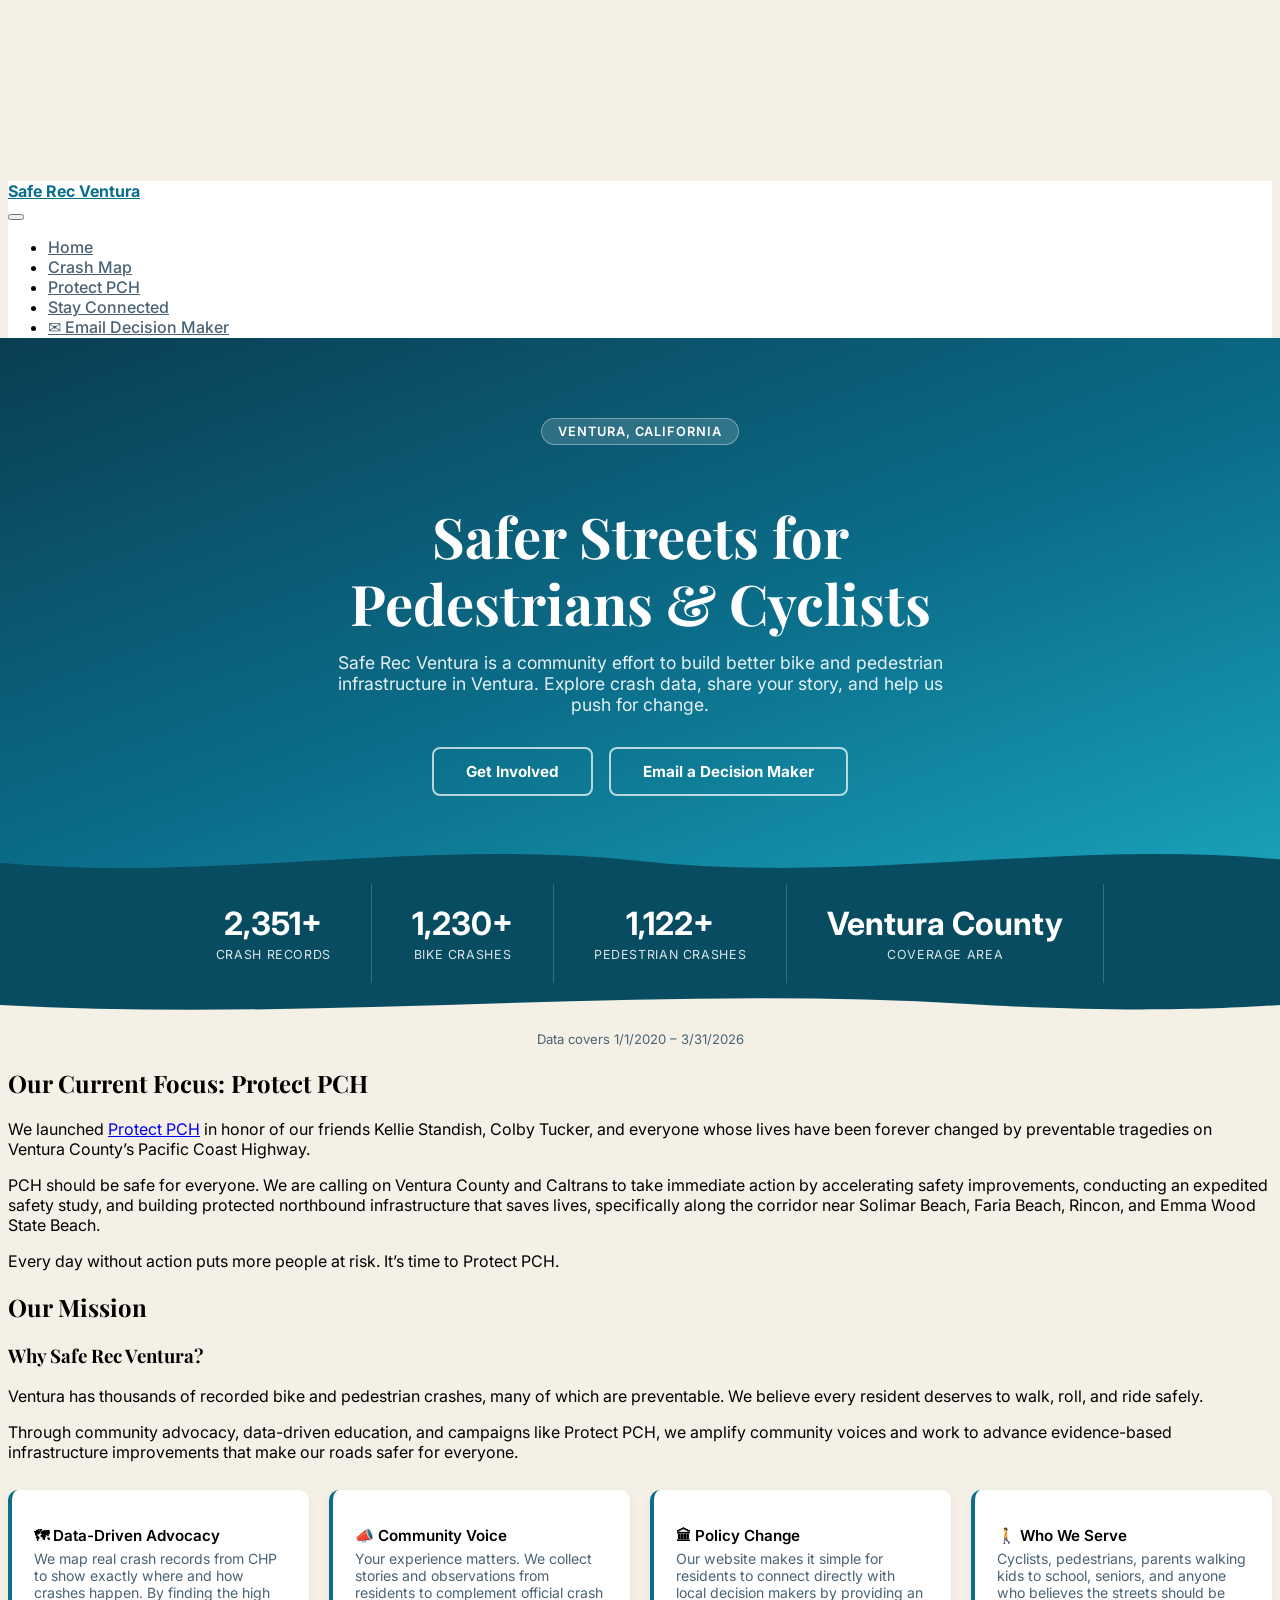
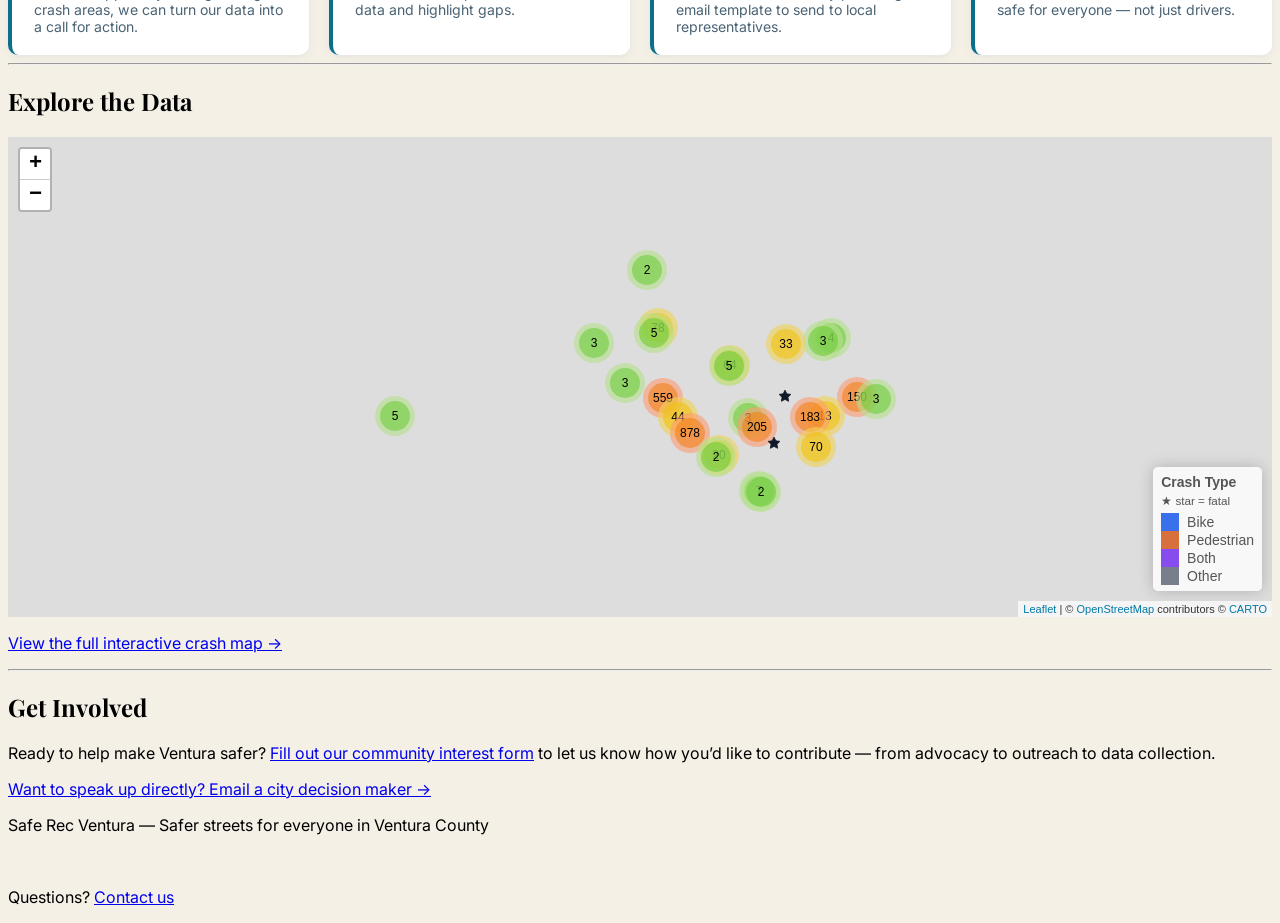
==== docs/index.html @ 2a6b8e64 "Incorporate Morgan's feedback" ====
<!DOCTYPE html>
<html xmlns="http://www.w3.org/1999/xhtml" lang="en" xml:lang="en"><head>

<meta charset="utf-8">
<meta name="generator" content="quarto-1.8.25">

<meta name="viewport" content="width=device-width, initial-scale=1.0, user-scalable=yes">


<title>Safe Rec Ventura</title>
<style>
code{white-space: pre-wrap;}
span.smallcaps{font-variant: small-caps;}
div.columns{display: flex; gap: min(4vw, 1.5em);}
div.column{flex: auto; overflow-x: auto;}
div.hanging-indent{margin-left: 1.5em; text-indent: -1.5em;}
ul.task-list{list-style: none;}
ul.task-list li input[type="checkbox"] {
  width: 0.8em;
  margin: 0 0.8em 0.2em -1em; /* quarto-specific, see https://github.com/quarto-dev/quarto-cli/issues/4556 */ 
  vertical-align: middle;
}
</style>


<script src="site_libs/quarto-nav/quarto-nav.js"></script>
<script src="site_libs/quarto-nav/headroom.min.js"></script>
<script src="site_libs/clipboard/clipboard.min.js"></script>
<script src="site_libs/quarto-search/autocomplete.umd.js"></script>
<script src="site_libs/quarto-search/fuse.min.js"></script>
<script src="site_libs/quarto-search/quarto-search.js"></script>
<meta name="quarto:offset" content="./">
<link href="./favicon.ico" rel="icon">
<script src="site_libs/quarto-html/quarto.js" type="module"></script>
<script src="site_libs/quarto-html/tabsets/tabsets.js" type="module"></script>
<script src="site_libs/quarto-html/axe/axe-check.js" type="module"></script>
<script src="site_libs/quarto-html/popper.min.js"></script>
<script src="site_libs/quarto-html/tippy.umd.min.js"></script>
<script src="site_libs/quarto-html/anchor.min.js"></script>
<link href="site_libs/quarto-html/tippy.css" rel="stylesheet">
<link href="site_libs/quarto-html/quarto-syntax-highlighting-7b89279ff1a6dce999919e0e67d4d9ec.css" rel="stylesheet" id="quarto-text-highlighting-styles">
<script src="site_libs/bootstrap/bootstrap.min.js"></script>
<link href="site_libs/bootstrap/bootstrap-icons.css" rel="stylesheet">
<link href="site_libs/bootstrap/bootstrap-5b4ad623e5705c0698d39aec6f10cf02.min.css" rel="stylesheet" append-hash="true" id="quarto-bootstrap" data-mode="light">
<script id="quarto-search-options" type="application/json">{
  "location": "navbar",
  "copy-button": false,
  "collapse-after": 3,
  "panel-placement": "end",
  "type": "overlay",
  "limit": 50,
  "keyboard-shortcut": [
    "f",
    "/",
    "s"
  ],
  "show-item-context": false,
  "language": {
    "search-no-results-text": "No results",
    "search-matching-documents-text": "matching documents",
    "search-copy-link-title": "Copy link to search",
    "search-hide-matches-text": "Hide additional matches",
    "search-more-match-text": "more match in this document",
    "search-more-matches-text": "more matches in this document",
    "search-clear-button-title": "Clear",
    "search-text-placeholder": "",
    "search-detached-cancel-button-title": "Cancel",
    "search-submit-button-title": "Submit",
    "search-label": "Search"
  }
}</script>
<script src="site_libs/htmlwidgets-1.6.4/htmlwidgets.js"></script>
<script src="site_libs/jquery-3.6.0/jquery-3.6.0.min.js"></script>
<link href="site_libs/leaflet-1.3.1/leaflet.css" rel="stylesheet">
<script src="site_libs/leaflet-1.3.1/leaflet.js"></script>
<link href="site_libs/leafletfix-1.0.0/leafletfix.css" rel="stylesheet">
<script src="site_libs/proj4-2.6.2/proj4.min.js"></script>
<script src="site_libs/Proj4Leaflet-1.0.1/proj4leaflet.js"></script>
<link href="site_libs/rstudio_leaflet-1.3.1/rstudio_leaflet.css" rel="stylesheet">
<script src="site_libs/leaflet-binding-2.2.3/leaflet.js"></script>
<script src="site_libs/leaflet-providers-2.0.0/leaflet-providers_2.0.0.js"></script>
<script src="site_libs/leaflet-providers-plugin-2.2.3/leaflet-providers-plugin.js"></script>
<link href="site_libs/leaflet-markercluster-1.0.5/MarkerCluster.css" rel="stylesheet">
<link href="site_libs/leaflet-markercluster-1.0.5/MarkerCluster.Default.css" rel="stylesheet">
<script src="site_libs/leaflet-markercluster-1.0.5/leaflet.markercluster.js"></script>
<script src="site_libs/leaflet-markercluster-1.0.5/leaflet.markercluster.freezable.js"></script>
<script src="site_libs/leaflet-markercluster-1.0.5/leaflet.markercluster.layersupport.js"></script>


<link rel="stylesheet" href="styles.css">
</head>

<body class="nav-fixed quarto-light">

<div id="quarto-search-results"></div>
  <header id="quarto-header" class="headroom fixed-top">
    <nav class="navbar navbar-expand-lg " data-bs-theme="dark">
      <div class="navbar-container container-fluid">
      <div class="navbar-brand-container mx-auto">
    <a href="./index.html" class="navbar-brand navbar-brand-logo">
    </a>
    <a class="navbar-brand" href="./index.html">
    <span class="navbar-title">Safe Rec Ventura</span>
    </a>
  </div>
            <div id="quarto-search" class="" title="Search"></div>
          <button class="navbar-toggler" type="button" data-bs-toggle="collapse" data-bs-target="#navbarCollapse" aria-controls="navbarCollapse" role="menu" aria-expanded="false" aria-label="Toggle navigation" onclick="if (window.quartoToggleHeadroom) { window.quartoToggleHeadroom(); }">
  <span class="navbar-toggler-icon"></span>
</button>
          <div class="collapse navbar-collapse" id="navbarCollapse">
            <ul class="navbar-nav navbar-nav-scroll me-auto">
  <li class="nav-item">
    <a class="nav-link active" href="./index.html" aria-current="page"> 
<span class="menu-text">Home</span></a>
  </li>  
  <li class="nav-item">
    <a class="nav-link" href="./map.html"> 
<span class="menu-text">Crash Map</span></a>
  </li>  
  <li class="nav-item">
    <a class="nav-link" href="./get-involved.html"> 
<span class="menu-text">Protect PCH</span></a>
  </li>  
  <li class="nav-item">
    <a class="nav-link" href="./stay-connected.html"> 
<span class="menu-text">Stay Connected</span></a>
  </li>  
  <li class="nav-item">
    <a class="nav-link" href="./take-action.html"> 
<span class="menu-text">✉ Email Decision Maker</span></a>
  </li>  
</ul>
          </div> <!-- /navcollapse -->
            <div class="quarto-navbar-tools">
</div>
      </div> <!-- /container-fluid -->
    </nav>
</header>
<!-- content -->
<div id="quarto-content" class="quarto-container page-columns page-rows-contents page-layout-full page-navbar">
<!-- sidebar -->
<!-- margin-sidebar -->
    
<!-- main -->
<main class="content column-page" id="quarto-document-content"><header id="title-block-header" class="quarto-title-block"></header>




<link rel="preconnect" href="https://fonts.googleapis.com">
<link href="https://fonts.googleapis.com/css2?family=Inter:wght@300;400;500;600;700&amp;family=Playfair+Display:wght@700&amp;display=swap" rel="stylesheet">

<!-- Hero -->
<div class="hero">
  <div class="hero-badge">Ventura, California</div>
  <h1>Safer Streets for <br>Pedestrians &amp; Cyclists</h1>
  <p>Safe Rec Ventura is a community effort to build better bike and pedestrian infrastructure in Ventura. Explore crash data, share your story, and help us push for change.</p>
  <div class="hero-ctas">
    <a href="get-involved.html" class="btn-hero-outline">Get Involved</a>
    <a href="take-action.html" class="btn-hero-outline">Email a Decision Maker</a>
  </div>
  <div class="hero-wave">
    <svg viewbox="0 0 1440 64" preserveaspectratio="none" xmlns="http://www.w3.org/2000/svg">
      <path d="M0,40 C240,64 480,16 720,40 C960,64 1200,16 1440,40 L1440,64 L0,64 Z" fill="#084c62"></path>
    </svg>
  </div>
</div>

<!-- Stats strip -->
<div class="stats-strip" style="padding-bottom:2.5rem">
  <div class="stat"><span class="stat-number">2,351+</span><span class="stat-label">Crash Records</span></div>
  <div class="stat"><span class="stat-number">1,230+</span><span class="stat-label">Bike Crashes</span></div>
  <div class="stat"><span class="stat-number">1,122+</span><span class="stat-label">Pedestrian Crashes</span></div>
  <div class="stat"><span class="stat-number">Ventura County</span><span class="stat-label">Coverage Area</span></div>
  <div class="strip-wave">
    <svg viewbox="0 0 1440 40" preserveaspectratio="none" xmlns="http://www.w3.org/2000/svg">
      <path d="M0,20 C360,40 720,0 1080,20 C1260,30 1380,24 1440,20 L1440,40 L0,40 Z" fill="#f5f0e6"></path>
    </svg>
  </div>
</div>
<p style="text-align:center;font-size:0.82em;color:#4a6374;margin-top:0.5rem">Data covers 1/1/2020 – 3/31/2026</p>
<section id="our-current-focus-protect-pch" class="level1">
<h1>Our Current Focus: Protect PCH</h1>
<p>We launched <a href="">Protect PCH</a> in honor of our friends Kellie Standish, Colby Tucker, and everyone whose lives have been forever changed by preventable tragedies on Ventura County’s Pacific Coast Highway.</p>
<p>PCH should be safe for everyone. We are calling on Ventura County and Caltrans to take immediate action by accelerating safety improvements, conducting an expedited safety study, and building protected northbound infrastructure that saves lives, specifically along the corridor near Solimar Beach, Faria Beach, Rincon, and Emma Wood State Beach.</p>
<p>Every day without action puts more people at risk. It’s time to Protect PCH.</p>
</section>
<section id="our-mission" class="level1">
<h1>Our Mission</h1>
<section id="why-safe-rec-ventura" class="level3">
<h3 class="anchored" data-anchor-id="why-safe-rec-ventura">Why Safe Rec Ventura?</h3>
<p>Ventura has thousands of recorded bike and pedestrian crashes, many of which are preventable. We believe every resident deserves to walk, roll, and ride safely.</p>
<p>Through community advocacy, data-driven education, and campaigns like Protect PCH, we amplify community voices and work to advance evidence-based infrastructure improvements that make our roads safer for everyone.</p>
<div class="about-grid">
  <div class="about-card">
    <h3 class="anchored">🗺 Data-Driven Advocacy</h3>
    <p>We map real crash records from CHP to show exactly where and how crashes happen. By finding the high crash areas, we can turn our data into a call for action.</p>
  </div>
  <div class="about-card">
    <h3 class="anchored">📣 Community Voice</h3>
    <p>Your experience matters. We collect stories and observations from residents to complement official crash data and highlight gaps.</p>
  </div>
  <div class="about-card">
    <h3 class="anchored">🏛 Policy Change</h3>
    <p>Our website makes it simple for residents to connect directly with local decision makers by providing an email template to send to local representatives. </p>
  </div>
  <div class="about-card">
    <h3 class="anchored">🚶 Who We Serve</h3>
    <p>Cyclists, pedestrians, parents walking kids to school, seniors, and anyone who believes the streets should be safe for everyone — not just drivers.</p>
  </div>
</div>
<hr>
</section>
<section id="explore-the-data" class="level2">
<h2 class="anchored" data-anchor-id="explore-the-data">Explore the Data</h2>
<div class="cell">
<div class="cell-output-display">
<div id="htmlwidget-cd5815c6d0017a9b790f" style="width:100%;height:480px;" class="leaflet html-widget"></div>
<script type="application/json" data-for="htmlwidget-cd5815c6d0017a9b790f">{"x":{"options":{"crs":{"crsClass":"L.CRS.EPSG3857","code":null,"proj4def":null,"projectedBounds":null,"options":{}}},"calls":[{"method":"addProviderTiles","args":["CartoDB.Positron",null,null,{"errorTileUrl":"","noWrap":false,"detectRetina":false}]},{"method":"addCircleMarkers","args":[[34.279541015625,34.28247833251953,34.19765853881836,34.18996047973633,34.17823028564453,34.17610931396484,34.27825164794922,34.21899795532227,34.19829177856445,34.23128890991211,34.26974868774414,34.43027877807617,34.28216171264648,34.15122985839844,34.35276031494141,34.28778457641602,34.17522811889648,34.28973007202148,34.35186386108398,34.28083801269531,34.18257141113281,34.202880859375,34.35356521606445,34.1656494140625,34.17900085449219,34.20132827758789,34.22000122070312,34.45555877685547,34.28213500976562,34.17342376708984,34.18494033813477,34.27178573608398,34.17890167236328,34.28459167480469,34.24010848999023,34.21635055541992,34.27826309204102,34.1511116027832,34.35948944091797,34.23786926269531,34.20455932617188,34.25535583496094,34.20484924316406,34.26272201538086,34.16976928710938,34.24058151245117,34.26094055175781,34.2601203918457,34.18664932250977,34.35188293457031,34.26677322387695,34.279541015625,34.22360992431641,34.2789306640625,34.27167892456055,34.27936935424805,34.28593063354492,34.18651962280273,34.28219604492188,34.22650909423828,34.17618942260742,34.26968765258789,34.22805023193359,34.40005874633789,34.14191055297852,34.25619125366211,34.19772338867188,34.26547241210938,34.1827507019043,34.21944046020508,34.28059387207031,34.15505981445312,34.35455703735352,34.20642852783203,34.17052841186523,34.27769088745117,34.20837020874023,34.18838882446289,34.39667510986328,34.25016021728516,34.26385879516602,34.36075592041016,34.27542877197266,34.279541015625,34.19100189208984,34.2674446105957,34.27103424072266,34.26273727416992,34.17900085449219,34.23832702636719,34.26763153076172,34.27875900268555,34.28638076782227,34.27896118164062,34.27999877929688,34.19488143920898,34.20323944091797,34.24248886108398,34.27164840698242,34.17903137207031,34.26369857788086,34.28839874267578,34.1328010559082,34.26047134399414,34.27899932861328,34.27503967285156,34.28619003295898,34.18408966064453,34.27582931518555,34.26435089111328,34.27452087402344,34.21170043945312,34.39775848388672,34.1797981262207,34.21168899536133,34.27843856811523,34.44829177856445,34.44776916503906,34.21469116210938,34.45402908325195,34.22933959960938,34.27175140380859,34.19073104858398,34.20370101928711,34.27902984619141,34.18127059936523,34.44837188720703,34.21075820922852,34.24163055419922,34.26076126098633,34.22356033325195,34.23239135742188,34.28271102905273,34.44601058959961,34.27835083007812,34.20450973510742,34.23881912231445,34.39620971679688,34.2789306640625,34.18824005126953,34.19768524169922,34.27954483032227,34.20262145996094,34.23947143554688,34.17337036132812,34.4075813293457,34.43000030517578,34.28853988647461,34.19538116455078,34.26375961303711,34.22251892089844,34.44588851928711,34.24423980712891,34.24372863769531,34.27939987182617,34.38970947265625,34.26702117919922,34.34268951416016,34.26105880737305,34.18569946289062,34.28158950805664,34.23434829711914,34.28319931030273,34.20454025268555,34.26546096801758,34.25712966918945,34.1916618347168,34.1950798034668,34.1498908996582,34.31044006347656,34.19635009765625,34.43238067626953,34.22822189331055,34.17501068115234,34.23682022094727,34.24866485595703,34.21149826049805,34.26369857788086,34.25843811035156,34.26343154907227,34.20220184326172,34.26035308837891,34.22563171386719,34.38537979125977,34.42464065551758,34.21630859375,34.1975212097168,34.15631103515625,34.22106170654297,34.1899299621582,34.24325180053711,34.18193817138672,34.25881958007812,34.27687835693359,34.27311706542969,34.14743041992188,34.27947235107422,34.25803375244141,34.15470886230469,34.26171875,34.19773864746094,34.21908950805664,34.22932815551758,34.25453186035156,34.24153137207031,34.27131652832031,34.1784782409668,34.15153121948242,34.17569732666016,34.26492691040039,34.42982864379883,34.21607971191406,34.21448135375977,34.21118927001953,34.14780044555664,34.17607116699219,34.27822113037109,34.19245147705078,34.19694900512695,34.17733001708984,34.2194709777832,34.20452117919922,34.20455551147461,34.28140258789062,34.19028854370117,34.36367034912109,34.17512130737305,34.26152038574219,34.20832824707031,34.26359176635742,34.28602981567383,34.19754028320312,34.19897079467773,34.19921875,34.22676849365234,34.21900177001953,34.28083801269531,34.17612838745117,34.22697830200195,34.21944046020508,34.1899299621582,34.19087982177734,34.1951904296875,34.22328948974609,34.17337036132812,34.27801132202148,34.27950668334961,34.20643997192383,34.25634384155273,34.17733001708984,34.17340087890625,34.19017028808594,34.20455932617188,34.26529693603516,34.22121047973633,34.19900131225586,34.36017227172852,34.33752822875977,34.24695205688477,34.28107833862305,34.20375442504883,34.1950798034668,34.17274856567383,34.21147155761719,34.2724494934082,34.24586486816406,34.19018936157227,34.1609992980957,34.1609992980957,34.27953338623047,34.25149917602539,34.26177978515625,34.16849899291992,34.17413711547852,34.24069976806641,34.21952819824219,34.2430534362793,34.26517105102539,34.25214004516602,34.27170181274414,34.27896881103516,34.27354049682617,34.27899932861328,34.23239135742188,34.21690368652344,34.18611907958984,34.19488143920898,34.19575881958008,34.20870971679688,34.271728515625,34.26457977294922,34.27167892456055,34.27896881103516,34.22737121582031,34.21958923339844,34.20856094360352,34.23654174804688,34.17329025268555,34.15029144287109,34.22216033935547,34.21073913574219,34.39944839477539,34.16838073730469,34.2718505859375,34.44849014282227,34.22029113769531,34.19940185546875,34.18824005126953,34.27727127075195,34.14870834350586,34.44198989868164,34.27177810668945,34.2753791809082,34.44852066040039,34.17369842529297,34.21762847900391,34.40066909790039,34.19488143920898,34.44763946533203,34.27922058105469,34.27828216552734,34.17483901977539,34.26436996459961,34.18429946899414,34.22370147705078,34.44792175292969,34.25576019287109,34.14870834350586,34.29357147216797,34.44170379638672,34.28021621704102,34.1498908996582,34.17071151733398,34.22428894042969,34.17583084106445,34.27148818969727,34.17901992797852,34.22407150268555,34.17089080810547,34.44308853149414,34.18392944335938,34.27167892456055,34.25717163085938,34.21583938598633,34.39477920532227,34.27664184570312,34.27542114257812,34.19001007080078,34.18824005126953,34.44747161865234,34.23836898803711,34.18494033813477,34.17007064819336,34.29243850708008,34.18539047241211,34.21677017211914,34.20917892456055,34.28620910644531,34.18563842773438,34.19955825805664,34.21623992919922,34.22695159912109,34.17597961425781,34.29655838012695,34.2275505065918,34.21493911743164,34.16640853881836,34.2152214050293,34.23526000976562,34.17237854003906,34.20727920532227,34.17938995361328,34.15126037597656,34.43500900268555,34.19625091552734,34.27088165283203,34.18302917480469,34.16032791137695,34.23883056640625,34.24930572509766,34.21699142456055,34.23429107666016,34.20451736450195,34.16233444213867,34.19001007080078,34.19369888305664,34.27870941162109,34.17905044555664,34.23403167724609,34.20632934570312,34.18839645385742,34.21633911132812,34.18436813354492,34.17319107055664,34.1905517578125,34.27466583251953,34.27687835693359,34.17439270019531,34.34490585327148,34.21250152587891,34.32054901123047,34.09737014770508,34.20478820800781,34.17522811889648,34.15473937988281,34.25614166259766,34.20682907104492,34.16593933105469,34.18737030029297,34.21635055541992,34.26034164428711,34.20610809326172,34.19900131225586,34.04859924316406,34.4098014831543,34.21218109130859,34.42237854003906,34.28543090820312,34.21432113647461,34.44747161865234,34.15063858032227,34.38975143432617,34.20529937744141,34.2757568359375,34.26506042480469,34.25352096557617,34.36098098754883,34.40032958984375,34.30392074584961,34.36626052856445,34.39675903320312,34.32144165039062,34.31312942504883,34.20169067382812,34.1522216796875,34.16101837158203,34.17028045654297,34.21786880493164,34.35857009887695,34.17924880981445,34.25981903076172,34.42229080200195,34.2864990234375,34.21762084960938,34.27298355102539,34.34577178955078,34.16611862182617,34.27840042114258,34.18394470214844,34.18495941162109,34.26480102539062,34.49763870239258,34.29015731811523,34.23696136474609,34.41540908813477,34.19772338867188,34.20560836791992,34.05215835571289,34.2841682434082,34.20642852783203,34.17604827880859,34.23403167724609,34.20032119750977,34.47512054443359,34.4000129699707,34.17892074584961,34.19773101806641,34.15792846679688,34.18685150146484,34.14780044555664,34.1970100402832,34.27169036865234,34.2614860534668,34.2188606262207,34.34441757202148,34.28376007080078,34.29143142700195,34.27253341674805,34.26105499267578,34.2714729309082,34.15467071533203,34.19239044189453,34.14743041992188,34.20454025268555,34.17304992675781,34.29012680053711,34.29130172729492,34.31690979003906,34.2194709777832,34.15472030639648,34.22846984863281,34.2423210144043,34.15473175048828,34.24895095825195,34.2542610168457,34.14698028564453,34.22930908203125,34.21915817260742,34.25939178466797,34.27226638793945,34.16849136352539,34.22655868530273,34.26298522949219,34.32358932495117,34.2369499206543,34.27825927734375,34.27946853637695,34.14141082763672,34.2380485534668,34.17752075195312,34.40864944458008,34.23871994018555,34.21260070800781,34.20166015625,34.18358993530273,34.18989181518555,34.22731018066406,34.2192497253418,34.26669692993164,34.2765007019043,34.27224349975586,34.17327880859375,34.16849899291992,34.41606903076172,34.14768981933594,34.20615768432617,34.17337036132812,34.18991088867188,34.22581100463867,34.27221298217773,34.2188606262207,34.27652740478516,34.20626831054688,34.21889877319336,34.27202606201172,34.35839080810547,34.27515029907227,34.25143051147461,34.19772338867188,34.19768524169922,34.19689178466797,34.21905899047852,34.26847457885742,34.27493286132812,34.27957916259766,34.28541946411133,34.19232940673828,34.3505973815918,34.19029998779297,34.15289306640625,34.2618408203125,34.27827835083008,34.18428039550781,34.17388153076172,34.17327880859375,34.20677947998047,34.22315979003906,34.27167892456055,34.19921112060547,34.21923828125,34.19897079467773,34.20851516723633,34.2756233215332,34.2562141418457,34.22929000854492,34.28038787841797,34.28342056274414,34.19900131225586,34.18125534057617,34.16117858886719,34.19512176513672,34.16315078735352,34.27299880981445,34.26530838012695,34.27801132202148,34.18899917602539,34.26818466186523,34.20017623901367,34.23500061035156,34.28083801269531,34.27484512329102,34.18127059936523,34.27599716186523,34.29175567626953,34.20788955688477,34.21926879882812,34.20423126220703,34.30052185058594,34.1899299621582,34.18993759155273,34.20452880859375,34.21889877319336,34.19588088989258,34.27713012695312,34.25440979003906,34.18856811523438,34.21535110473633,34.27831268310547,34.28213882446289,34.29392242431641,34.27557373046875,34.27646255493164,34.14883041381836,34.19003677368164,34.24153137207031,34.18257141113281,34.28144073486328,34.28508758544922,34.29478073120117,34.26892852783203,34.15470886230469,34.27490615844727,34.19524002075195,34.27696990966797,34.21451187133789,34.17477035522461,34.21889877319336,34.2584114074707,34.1474494934082,34.20301055908203,34.19768142700195,34.25386810302734,34.28144073486328,34.27365493774414,34.15158843994141,34.21895980834961,34.20392990112305,34.18075942993164,34.16757583618164,34.28086853027344,34.18397903442383,34.26047897338867,34.27167892456055,34.27199935913086,34.20959091186523,34.18244171142578,34.20262145996094,34.2765007019043,34.24248886108398,34.19921875,34.29199981689453,34.26490020751953,34.27605438232422,34.1903190612793,34.24797821044922,34.1903190612793,34.28636932373047,34.26456832885742,34.27400970458984,34.27088928222656,34.26966094970703,34.26427841186523,34.24905,34.2718505859375,34.2530517578125,34.26956176757812,34.28173828125,34.27907943725586,34.25254058837891,34.28189086914062,34.28992080688477,34.27167892456055,34.2789306640625,34.21051025390625,34.2216796875,34.20766830444336,34.2216796875,34.2235107421875,34.17343902587891,34.26279830932617,34.26430130004883,34.16072082519531,34.447494,34.17227935791016,34.44601058959961,34.27845001220703,34.28564834594727,34.26457977294922,34.29655838012695,34.27513885498047,34.26425170898438,34.29621124267578,34.27085876464844,34.27907943725586,34.26979827880859,34.26998138427734,34.22579574584961,34.22193145751953,34.23883819580078,34.17927932739258,34.27856063842773,34.21504974365234,34.22837829589844,34.2930793762207,34.27190017700195,34.17604064941406,34.22098922729492,34.19184112548828,34.44141006469727,34.17636108398438,34.13029861450195,34.16336059570312,34.44223022460938,34.1651496887207,34.28541946411133,34.39778900146484,34.28614044189453,34.17433166503906,34.17602920532227,34.23057174682617,34.17591857910156,34.18598937988281,34.28446960449219,34.27536010742188,34.27856063842773,34.28279876708984,34.1596794128418,34.44783020019531,34.18355941772461,34.18656921386719,34.23077011108398,34.39558792114258,34.28850936889648,34.28578186035156,34.22370147705078,34.27177810668945,34.17620086669922,34.22359848022461,34.18098831176758,34.27169036865234,34.18806838989258,34.22172927856445,34.27899932861328,34.24163055419922,34.18072128295898,34.27344131469727,34.2286491394043,34.28588104248047,34.27542114257812,34.22734069824219,34.27688980102539,34.2286491394043,34.23719024658203,34.2499885559082,34.16361999511719,34.27183151245117,34.399169921875,34.44960021972656,34.39899063110352,34.25246047973633,34.18016052246094,34.27505111694336,34.26642990112305,34.18838119506836,34.1690788269043,34.17710876464844,34.18302154541016,34.27177047729492,34.27893829345703,34.27463912963867,34.17181015014648,34.28279876708984,34.20455932617188,34.1916389465332,34.18006134033203,34.22756958007812,34.18077850341797,34.16622161865234,34.22270965576172,34.22370147705078,34.3956298828125,34.22925186157227,34.45346832275391,34.27536010742188,34.27167892456055,34.14413833618164,34.22703170776367,34.1834716796875,34.18193817138672,34.44770812988281,34.24420928955078,34.39154815673828,34.22079086303711,34.27175140380859,34.18542098999023,34.17308044433594,34.19770812988281,34.18154144287109,34.26998138427734,34.17901992797852,34.21406173706055,34.27902984619141,34.40066909790039,34.20009994506836,34.21583938598633,34.22098922729492,34.20837020874023,34.28443908691406,34.15399169921875,34.27896118164062,34.28540802001953,34.22367095947266,34.24264144897461,34.2599983215332,34.15475082397461,34.21823883056641,34.26998138427734,34.44837188720703,34.22095108032227,34.27582168579102,34.23736953735352,34.17742919921875,34.40066909790039,34.27148818969727,34.24013900756836,34.21649169921875,34.16552734375,34.19248962402344,34.19510269165039,34.26084899902344,34.27907180786133,34.27001953125,34.18283843994141,34.15468215942383,34.279052734375,34.28487777709961,34.20797348022461,34.18764114379883,34.19237518310547,34.43769836425781,34.39484024047852,34.21085739135742,34.28314590454102,34.1856803894043,34.29524612426758,34.22219848632812,34.200439453125,34.17391967773438,34.27825164794922,34.21905899047852,34.20454025268555,34.2194709777832,34.14640045166016,34.28467559814453,34.28081130981445,34.44775009155273,34.17733001708984,34.1705207824707,34.19524002075195,34.26089477539062,34.19130706787109,34.17554092407227,34.28169250488281,34.21765899658203,34.39679336547852,34.15370941162109,34.21635055541992,34.20162963867188,34.27816772460938,34.15114974975586,34.33378982543945,34.279541015625,34.2811393737793,34.4005012512207,34.19897079467773,34.282470703125,34.27827835083008,34.30270004272461,34.16772079467773,34.17940139770508,34.22137832641602,34.14690017700195,34.15451812744141,34.17052841186523,34.29684829711914,34.29724884033203,34.19258117675781,34.41535186767578,34.40142822265625,34.18301010131836,34.2428092956543,34.23299026489258,34.21926879882812,34.32590103149414,34.17527008056641,34.12685012817383,34.0707893371582,34.13697052001953,34.27294921875,34.2762336730957,34.4382209777832,34.34526062011719,34.33187103271484,34.28134155273438,34.17926025390625,34.18991088867188,34.27456665039062,34.18125152587891,34.24602890014648,34.26438140869141,34.17596817016602,34.18249893188477,34.28815078735352,34.34513092041016,34.21620178222656,34.30099868774414,34.1599006652832,34.22597885131836,34.29233551025391,34.26845932006836,34.15505981445312,34.26551055908203,34.17502975463867,34.28216171264648,34.28158950805664,34.17987823486328,34.15702819824219,34.18133163452148,34.16006088256836,34.20640182495117,34.16606903076172,34.19823837280273,34.16675186157227,34.29331970214844,34.17868041992188,34.21903991699219,34.20429992675781,34.25849151611328,34.21157073974609,34.21635055541992,34.26105880737305,34.44844055175781,34.29444122314453,34.21620178222656,34.2311897277832,34.18191909790039,34.33032989501953,34.17567825317383,34.26107025146484,34.27606964111328,34.30059432983398,34.26035308837891,34.26322937011719,34.279541015625,34.15792846679688,34.21191787719727,34.21572875976562,34.17316055297852,34.18651962280273,34.26913070678711,34.40478897094727,34.282958984375,34.17216873168945,34.28010177612305,34.21524810791016,34.26203918457031,34.18592071533203,34.14094161987305,34.21945953369141,34.19826126098633,34.26213073730469,34.26623153686523,34.1974983215332,34.1839714050293,34.22919845581055,34.279541015625,34.27801132202148,34.15473937988281,34.21369934082031,34.17367935180664,34.19768142700195,34.23899841308594,34.28882598876953,34.24223709106445,34.1899299621582,34.17596817016602,34.28010177612305,34.2789306640625,34.17584991455078,34.35062026977539,34.14752960205078,34.17584991455078,34.2209587097168,34.15130996704102,34.18117904663086,34.1900634765625,34.19504165649414,34.21635055541992,34.22003173828125,34.19757843017578,34.19488143920898,34.23487854003906,34.17987823486328,34.2603645324707,34.2722282409668,34.1767692565918,34.27776718139648,34.18999099731445,34.18669128417969,34.19028854370117,34.16725158691406,34.17319107055664,34.21181106567383,34.24016952514648,34.20296096801758,34.28128814697266,34.21944046020508,34.27823638916016,34.352772,34.29172897338867,34.2709846496582,34.17584991455078,34.19773864746094,34.17609024047852,34.23403167724609,34.20462036132812,34.17063140869141,34.28068542480469,34.17367935180664,34.17456817626953,34.20193099975586,34.20035171508789,34.24943923950195,34.22750091552734,34.19766998291016,34.26539993286133,34.28085708618164,34.18983840942383,34.17566299438477,34.23516845703125,34.26657485961914,34.17866897583008,34.19506072998047,34.2380485534668,34.18664932250977,34.14682006835938,34.16032028198242,34.26416015625,34.279541015625,34.27972030639648,34.15485000610352,34.19501876831055,34.14920043945312,34.17351150512695,34.27693939208984,34.25804901123047,34.25052642822266,34.26492691040039,34.15473937988281,34.25052642822266,34.19702911376953,34.24016952514648,34.17604064941406,34.17344284057617,34.20843124389648,34.35565948486328,34.36916351318359,34.27565383911133,34.25870895385742,34.35401916503906,34.28700256347656,34.21635055541992,34.17329025268555,34.28776931762695,34.28079986572266,34.16456604003906,34.16108322143555,34.17327880859375,34.27230834960938,34.22750091552734,34.19707870483398,34.26261901855469,34.24140930175781,34.34267044067383,34.1421012878418,34.19675064086914,34.18133163452148,34.17646026611328,34.27632904052734,34.28339004516602,34.25343704223633,34.21448135375977,34.28176879882812,34.17557907104492,34.23485946655273,34.20547866821289,34.17058944702148,34.15650177001953,34.22650909423828,34.21408843994141,34.26479339599609,34.19081115722656,34.32093048095703,34.15615081787109,34.30047607421875,34.31755828857422,34.28472137451172,34.2705078125,34.26492691040039,34.26144409179688,34.28083038330078,34.43238067626953,34.17342376708984,34.17359161376953,34.18759155273438,34.27694702148438,34.24036026000977,34.40190124511719,34.29444885253906,34.1472282409668,34.26485824584961,34.26097106933594,34.30875015258789,34.08420944213867,34.34645080566406,34.22309875488281,34.23355102539062,34.21944046020508,34.17919158935547,34.28216171264648,34.23019027709961,34.1474494934082,34.2293586730957,34.21893692016602,34.14896011352539,34.21635055541992,34.21244049072266,34.23720932006836,34.18669128417969,34.23883819580078,34.19765853881836,34.21966934204102,34.27826309204102,34.26901245117188,34.27871322631836,34.20732879638672,34.18693923950195,34.19889831542969,34.18753814697266,34.28166580200195,34.26339340209961,34.15478897094727,34.21318054199219,34.18331527709961,34.18579864501953,34.15473937988281,34.2276496887207,34.19768905639648,34.25590133666992,34.26270294189453,34.27953338623047,34.26945114135742,34.27103424072266,34.35440826416016,34.2584114074707,34.28100967407227,34.19707870483398,34.2677116394043,34.19636154174805,34.23720932006836,34.27826309204102,34.21635055541992,34.28069686889648,34.29372406005859,34.16107177734375,34.20835876464844,34.21828842163086,34.165771484375,34.19766998291016,34.21949005126953,34.15756988525391,34.22246170043945,34.1899299621582,34.26092910766602,34.35358428955078,34.26074981689453,34.26631164550781,34.1903190612793,34.19216156005859,34.14007949829102,34.27313995361328,34.20640182495117,34.27985763549805,34.27608871459961,34.19514083862305,34.35855484008789,34.34029388427734,34.3504524230957,34.27616119384766,34.15655899047852,34.28702545166016,34.25978469848633,34.15496826171875,34.27917098999023,34.26518249511719,34.20294952392578,34.23571014404297,34.20161819458008,34.20811080932617,34.17710876464844,34.25900268554688,34.27946853637695,34.26105499267578,34.27839279174805,34.26705169677734,34.18358993530273,34.19778823852539,34.19028854370117,34.19504928588867,34.21876907348633,34.1609992980957,34.26552963256836,34.17850112915039,34.27806854248047,34.17367935180664,34.1705207824707,34.19001007080078,34.2016487121582,34.25604248046875,34.18115234375,34.17166900634766,34.21432113647461,34.16523361206055,34.19778823852539,34.21926879882812,34.14355087280273,34.2795295715332,34.27687835693359,34.18622970581055,34.25693511962891,34.23831939697266,34.27307510375977,34.2064208984375,34.21889877319336,34.26492691040039,34.2808837890625,34.27827072143555,34.20452880859375,34.21408843994141,34.18978118896484,34.26886749267578,34.1993408203125,34.19722366333008,34.24947357177734,34.21908950805664,34.19785308837891,34.2795295715332,34.28273773193359,34.27764129638672,34.20402145385742,34.17607116699219,34.22655868530273,34.23355102539062,34.18632125854492,34.2883186340332,34.22127151489258,34.19900131225586,34.20793151855469,34.18111038208008,34.22805023193359,34.18574142456055,34.15785217285156,34.17710113525391,34.17370223999023,34.26942825317383,34.28948593139648,34.27956008911133,34.20032119750977,34.26195907592773,34.27650833129883,34.27127838134766,34.15848159790039,34.16716003417969,34.1767692565918,34.19002914428711,34.20899963378906,34.26189041137695,34.258544921875,34.17367935180664,34.2582893371582,34.29065322875977,34.25452041625977,34.27600479125977,34.27954864501953,34.26470565795898,34.20079040527344,34.17111968994141,34.21099090576172,34.18193054199219,34.21445083618164,34.17562866210938,34.16049957275391,34.28226852416992,34.27098083496094,34.35737609863281,34.26811981201172,34.35573577880859,34.35735321044922,34.26811981201172,34.35112762451172,34.35204315185547,34.19866180419922,34.1474494934082,34.16403961181641,34.27858734130859,34.18978118896484,34.23432159423828,34.1863899230957,34.17668151855469,34.1767692565918,34.20261001586914,34.16101837158203,34.15756988525391,34.16117858886719,34.2188606262207,34.19326019287109,34.28699111938477,34.26800155639648,34.27827835083008,34.20899963378906,34.21826171875,34.17554092407227,34.15309143066406,34.18635177612305,34.22463989257812,34.19766998291016,34.18983840942383,34.24575042724609,34.23300170898438,34.27819061279297,34.27960968017578,34.14014053344727,34.27239990234375,34.28585815429688,34.27585983276367,34.27307891845703,34.16791915893555,34.19754028320312,34.26490020751953,34.27379989624023,34.19699859619141,34.14741134643555,34.19599914550781,34.16539001464844,34.26420211791992,34.28847885131836,34.26097106933594,34.30867004394531,34.26272201538086,34.19255065917969,34.28519058227539,34.27825927734375,34.26435089111328,34.29299163818359,34.25910186767578,34.29601287841797,34.25930023193359,34.27171325683594,34.16220092773438,34.15295028686523,34.20034027099609,34.22068023681641,34.20455932617188,34.19599914550781,34.25141906738281,34.27682113647461,34.26579284667969,34.24250793457031,34.27224349975586,34.2020149230957,34.19551849365234,34.21313858032227,34.16704940795898,34.26499938964844,34.25716018676758,34.26395416259766,34.27646255493164,34.2404899597168,34.18122863769531,34.20555877685547,34.27886962890625,34.27143859863281,34.27867889404297,34.28548812866211,34.29349899291992,34.28173828125,34.27091979980469,34.27655029296875,34.2818717956543,34.28253936767578,34.26517105102539,34.27896881103516,34.17591857910156,34.2789306640625,34.22356033325195,34.21477890014648,34.1915283203125,34.18523025512695,34.19084548950195,34.2348518371582,34.22356033325195,34.21316146850586,34.20724105834961,34.39759826660156,34.14682006835938,34.26625823974609,34.27177810668945,34.28564834594727,34.27867889404297,34.27658843994141,34.28963851928711,34.44142,34.23516845703125,34.17938995361328,34.44763946533203,34.44754028320312,34.26295852661133,34.26079940795898,34.1498908996582,34.17839050292969,34.2790412902832,34.44768142700195,34.44804763793945,34.22203826904297,34.17227935791016,34.13050079345703,34.29484176635742,34.21923828125,34.19274520874023,34.17704010009766,34.21672058105469,34.27098846435547,34.28585052490234,34.15861129760742,34.26345825195312,34.16419982910156,34.21775817871094,34.18740844726562,34.21915817260742,34.44144058227539,34.18257904052734,34.16690826416016,34.25539016723633,34.27677917480469,34.27835083007812,34.2370491027832,34.18510818481445,34.17916870117188,34.15211868286133,34.2216796875,34.28446960449219,34.27899932861328,34.28799819946289,34.22737121582031,34.23854064941406,34.40877914428711,34.23485946655273,34.26483154296875,34.25682830810547,34.29357147216797,34.27243041992188,34.23802185058594,34.29610824584961,34.15913009643555,34.27740097045898,34.19086837768555,34.26670837402344,34.19086837768555,34.28631973266602,34.27165985107422,34.26568603515625,34.24058151245117,34.18545150756836,34.18510818481445,34.26947021484375,34.23851013183594,34.27362060546875,34.21807098388672,34.21327972412109,34.18436813354492,34.18539047241211,34.18523025512695,34.18120956420898,34.44844055175781,34.14387893676758,34.4021110534668,34.22227096557617,34.27894973754883,34.21778106689453,34.27503967285156,34.17636108398438,34.26079940795898,34.21541976928711,34.26419067382812,34.26024627685547,34.2789306640625,34.21929931640625,34.18283843994141,34.25387954711914,34.27167892456055,34.171630859375,34.22158813476562,34.2790412902832,34.22367095947266,34.27896881103516,34.28165054321289,34.22356033325195,34.45431900024414,34.40134811401367,34.21707153320312,34.28845977783203,34.23178100585938,34.27141189575195,34.27159881591797,34.2830696105957,34.18072128295898,34.22919082641602,34.17652130126953,34.28232955932617,34.27183151245117,34.27143096923828,34.18408966064453,34.45029830932617,34.2235107421875,34.18824005126953,34.1797981262207,34.22367095947266,34.19657135009766,34.27244186401367,34.174560546875,34.20837020874023,34.21426010131836,34.44852066040039,34.2311897277832,34.23239135742188,34.17901992797852,34.23495101928711,34.23775863647461,34.44770050048828,34.21649169921875,34.14702987670898,34.26979827880859,34.28636932373047,34.17729949951172,34.39759826660156,34.18072891235352,34.2370491027832,34.25590133666992,34.44223022460938,34.20610046386719,34.22201156616211,34.27177047729492,34.26364898681641,34.21823883056641,34.21923828125,34.19906997680664,34.27096176147461,34.40592956542969,34.17995071411133,34.25505065917969,34.18239974975586,34.15750122070312,34.44805145263672,34.22190093994141,34.21762847900391,34.20557022094727,34.18062973022461,34.18656921386719,34.26074981689453,34.18563842773438,34.26454925537109,34.26913833618164,34.18122100830078,34.39659881591797,34.39773559570312,34.2718505859375,34.14920425415039,34.22542190551758,34.17774963378906,34.27899932861328,34.21540069580078,34.22356033325195,34.26785659790039,34.27668762207031,34.20220947265625,34.18227005004883,34.27325820922852,34.20288848876953,34.17194366455078,34.22999572753906,34.27913284301758,34.21908950805664,34.21905899047852,34.20228958129883,34.28326034545898,34.26507186889648,34.28277587890625,34.23926162719727,34.202880859375,34.18745040893555,34.22146987915039,34.16173934936523,34.1511116027832,34.22349166870117,34.2684211730957,34.18133163452148,34.28670120239258,34.27857208251953,34.19766998291016,34.2144889831543,34.27951049804688,34.2236213684082,34.27354049682617,34.27505111694336,34.2603645324707,34.22999954223633,34.22695922851562,34.18188858032227,34.19897079467773,34.2144889831543,34.15953826904297,34.1975212097168,34.19244003295898,34.15734100341797,34.25679016113281,34.34856414794922,34.19636154174805,34.17612838745117,34.1609992980957,34.39733505249023,34.14196014404297,34.39738082885742,34.20307922363281,34.20566177368164,34.43980026245117,34.42695999145508,34.20061111450195,34.31581115722656,34.23181915283203,34.14640045166016,34.29692840576172,34.17966079711914,34.24020004272461,34.18326950073242,34.17581939697266,34.24631118774414,34.28124618530273,34.27260208129883,34.17029190063477,34.18296051025391,34.23073959350586,34.27949523925781,34.26887130737305,34.14741897583008,34.15792846679688,34.22661972045898,34.20481109619141,34.1573486328125,34.4532585144043,34.17581176757812,34.23529815673828,34.294718,34.200439453125,34.28200149536133,34.27548217773438,34.15911865234375,34.28084945678711,34.27357864379883,34.1617317199707,34.293592,34.59740829467773,34.16249084472656,34.2188606262207,34.23337936401367,34.42221069335938,34.21738815307617,34.27690124511719,34.21556091308594,34.18283843994141,34.21897125244141,34.21250152587891,34.23664093017578,34.17610168457031,34.18563842773438,34.19091033935547,34.32117080688477,34.39783096313477,34.29610061645508,34.40034103393555,34.40031814575195,34.39701843261719,34.30760955810547,34.21858978271484,34.19245910644531,34.18831253051758,34.40381240844727,34.27896118164062,34.15670013427734,34.16691970825195,34.1451301574707,34.19514083862305,34.17570114135742,34.17649841308594,34.197678,34.14902877807617,34.27135848999023,34.22650909423828,34.15731048583984,34.17824172973633,34.50851058959961,34.36624145507812,34.19403076171875,34.16349029541016,34.23006820678711,34.27037048339844,34.26505279541016,34.25986099243164,34.22214889526367,34.23170852661133,34.31050109863281,34.28271865844727,34.26060104370117,34.44342041015625,34.35575103759766,34.26886749267578,34.23719024658203,34.21152877807617,34.18886184692383,34.21916961669922,34.23571014404297,34.14947891235352,34.29537963867188,34.33744812011719,34.20095062255859,34.23836135864258,34.27835464477539,34.19750213623047,34.19900894165039,34.19897079467773,34.18302154541016,34.27950668334961,34.22499847412109,34.1961784362793,34.17892456054688,34.21817016601562,34.20478820800781,34.22369003295898,34.20407104492188,34.19020080566406,34.27907562255859,34.14743041992188,34.22066879272461,34.14829635620117,34.19773864746094,34.19002914428711,34.21635055541992,34.17570114135742,34.28279876708984,34.20458984375,34.14896011352539,34.17581176757812,34.16849899291992,34.27647018432617,34.26374053955078,34.17953109741211,34.19499969482422,34.17918014526367,34.19488143920898,34.15486145019531,34.27702331542969,34.45354461669922,34.26545715332031,34.26545715332031,34.24406051635742,34.26105499267578,34.27849578857422,34.27895355224609,34.1609992980957,34.26342391967773,34.27131652832031,34.27728271484375,34.27102661132812,34.2795295715332,34.21945953369141,34.17520904541016,34.20790863037109,34.20611953735352,34.26491165161133,34.15655899047852,34.18830108642578,34.19766998291016,34.26287841796875,34.27181243896484,34.27880477905273,34.34444046020508,34.17171096801758,34.15470886230469,34.17956924438477,34.27131652832031,34.15454864501953,34.19697189331055,34.14012145996094,34.27825927734375,34.26545715332031,34.17274856567383,34.15573883056641,34.28144073486328,34.21313858032227,34.24369049072266,34.19686889648438,34.23899841308594,34.1756591796875,34.25896072387695,34.26494216918945,34.15724945068359,34.26492691040039,34.18421936035156,34.15283966064453,34.15470886230469,34.2722053527832,34.17274856567383,34.22101974487305,34.17327880859375,34.18035125732422,34.15451812744141,34.15475845336914,34.16225814819336,34.2906494140625,34.24406051635742,34.20368957519531,34.18973159790039,34.16791915893555,34.23345947265625,34.16101837158203,34.33646392822266,34.341669,34.3438606262207,34.35308837890625,34.3524169921875,34.24152755737305,34.19773101806641,34.20597839355469,34.27279281616211,34.2765007019043,34.27953338623047,34.18122863769531,34.18978118896484,34.05326843261719,34.17536163330078,34.19766998291016,34.23683166503906,34.22019958496094,34.20732879638672,34.26836013793945,34.27511215209961,34.23871994018555,34.25188064575195,34.27822113037109,34.16577911376953,34.27952194213867,34.27828216552734,34.06629943847656,34.25733184814453,34.42955017089844,34.17446136474609,34.19028854370117,34.22711181640625,34.2281494140625,34.2795295715332,34.18487930297852,34.27730941772461,34.28960037231445,34.28139495849609,34.16975021362305,34.20788955688477,34.26858901977539,34.28762817382812,34.28461074829102,34.40068817138672,34.1903190612793,34.17322158813477,34.21600723266602,34.21899032592773,34.19003677368164,34.18833923339844,34.15853118896484,34.30770874023438,34.27293014526367,34.33877182006836,34.33597946166992,34.33356857299805,34.26920700073242,34.27473068237305,34.23347091674805,34.27721405029297,34.17631149291992,34.23315811157227,34.36812210083008,34.23666000366211,34.24045181274414,34.28189086914062,34.29013824462891,34.42317962646484,34.53292083740234,34.22436141967773,34.16588973999023,34.18304061889648,34.21947860717773,34.21916961669922,34.26177978515625,34.29248428344727,34.15425872802734,34.06964874267578,34.3909797668457,34.4010009765625,34.22999954223633,34.20452880859375,34.23305892944336,34.35395431518555,34.26373291015625,34.35456466674805,34.33652114868164,34.16094970703125,34.22150039672852,34.21318054199219,34.21966171264648,34.22843170166016,34.2950325012207,34.20829010009766,34.2016716003418,34.20893096923828,34.19028854370117,34.17525100708008,34.15103912353516,34.18259048461914,34.28196334838867,34.16997146606445,34.18127059936523,34.17367935180664,34.28082275390625,34.15303039550781,34.27545166015625,34.26359558105469,34.27009963989258,34.15475845336914,34.27175521850586,34.20615005493164,34.34431838989258,34.26545715332031,34.26268768310547,34.19768142700195,34.21881866455078,34.21908950805664,34.22930908203125,34.16621017456055,34.22319412231445,34.24106979370117,34.29500198364258,34.22525024414062,34.26945114135742,34.22505187988281,34.34718704223633,34.3475456237793,34.34739303588867,34.28277587890625,34.28616333007812,34.23974990844727,34.25915908813477,34.27825546264648,34.21955871582031,34.19776916503906,34.1864013671875,34.16962814331055,34.17378997802734,34.21895980834961,34.22087860107422,34.19179916381836,34.21432113647461,34.20261001586914,34.14894866943359,34.20666885375977,34.28170013427734,34.26039123535156,34.34700775146484,34.27391815185547,34.34776306152344,34.2144889831543,34.21891021728516,34.27103424072266,34.19900894165039,34.19775009155273,34.19773864746094,34.2890625,34.27828216552734,34.26710891723633,34.17739105224609,34.20373153686523,34.21065902709961,34.26623153686523,34.28820037841797,34.25592422485352,34.2765998840332,34.28152084350586,34.22674942016602,34.27719116210938,34.35764312744141,34.35005569458008,34.35059356689453,34.26494216918945,34.19776916503906,34.16098022460938,34.16772842407227,34.20643997192383,34.17557907104492,34.19774627685547,34.2236213684082,34.21318054199219,34.15242004394531,34.16849899291992,34.17733001708984,34.24900054931641,34.26630401611328,34.27687835693359,34.26102828979492,34.26492691040039,34.19017028808594,34.14015960693359,34.18994140625,34.28132247924805,34.27953338623047,34.17826461791992,34.19028854370117,34.18996047973633,34.16170120239258,34.21881866455078,34.17570877075195,34.16196060180664,34.18984222412109,34.2423210144043,34.15354919433594,34.1902961730957,34.15468978881836,34.19773864746094,34.27434158325195,34.20768737792969,34.18004989624023,34.19591903686523,34.21950149536133,34.30306243896484,34.2733039855957,34.1511116027832,34.27188110351562,34.22230911254883,34.27217864990234,34.27330017089844,34.27685165405273,34.21945953369141,34.26731872558594,34.17665100097656,34.26121139526367,34.26726531982422,34.27380752563477,34.27605056762695,34.28144073486328,34.20048141479492,34.15735626220703,34.19504928588867,34.20800018310547,34.18638229370117,34.1474494934082,34.2188835144043,34.16595077514648,34.15048217773438,34.17453002929688,34.21530151367188,34.27516555786133,34.26035308837891,34.28107070922852,34.26387023925781,34.20449066162109,34.19773864746094,34.279541015625,34.17499923706055,34.22132873535156,34.19699859619141,34.23720932006836,34.2783088684082,34.15486145019531,34.24369049072266,34.22211837768555,34.28216171264648,34.27725982666016,34.26045608520508,34.2671012878418,34.27710342407227,34.16030883789062,34.17522811889648,34.20644378662109,34.28127670288086,34.14841842651367,34.19707870483398,34.2100715637207,34.21881866455078,34.17956924438477,34.21992874145508,34.22505187988281,34.24993896484375,34.23357009887695,34.18664932250977,34.27622985839844,34.26035308837891,34.27453994750977,34.18664932250977,34.19606018066406,34.17055892944336,34.17337036132812,34.24496841430664,34.27828216552734,34.27009963989258,34.25680923461914,34.21889877319336,34.18889999389648,34.19794082641602,34.19232940673828,34.20399475097656,34.2584114074707,34.25770950317383,34.20166015625,34.28084564208984,34.23666000366211,34.28303146362305,34.26568603515625,34.19766998291016,34.16225051879883,34.19591903686523,34.21876907348633,34.25933837890625,34.17327880859375,34.20975112915039,34.21635055541992,34.27351760864258,34.26409149169922,34.21466064453125,34.15475845336914,34.20262145996094,34.28559875488281,34.28499984741211,34.17535018920898,34.28046417236328,34.2795524597168,34.20478820800781,34.20732879638672,34.26393127441406,34.27974700927734,34.19897079467773,34.18432998657227,34.25433349609375,34.26545715332031,34.26492691040039,34.35737609863281,34.3474006652832,34.34733200073242,34.35601043701172,34.34698486328125,34.34689331054688,34.18133163452148,34.28084945678711,34.27579116821289,34.22735214233398,34.21899032592773,34.251708984375,34.27475357055664,34.14741134643555,34.19775009155273,34.21894454956055,34.27524566650391,34.29656219482422,34.26528167724609,34.28530120849609,34.28159332275391,34.19775009155273,34.20449829101562,34.20797348022461,34.19232940673828,34.2347297668457,34.18997955322266,34.27299880981445,34.28181076049805,34.27817153930664,34.27405166625977,34.26885986328125,34.28340530395508,34.28961181640625,34.27167892456055,34.2845573425293,34.2783203125,34.27472686767578,34.25859832763672,34.16539001464844,34.17607116699219,34.1573486328125,34.27688217163086,34.20449066162109,34.20170974731445,34.21905899047852,34.17399978637695,34.27653884887695,34.26512145996094,34.18186950683594,34.19002914428711,34.16518020629883,34.200439453125,34.25317764282227,34.27565002441406,34.21857833862305,34.21321105957031,34.29636001586914,34.26545715332031,34.27957916259766,34.22539901733398,34.16107177734375,34.20635223388672,34.28310012817383,34.26556015014648,34.27154159545898,34.19002151489258,34.174560546875,34.16849136352539,34.27462387084961,34.27436065673828,34.27953338623047,34.25912094116211,34.2640266418457,34.21873092651367,34.20603942871094,34.21828079223633,34.2227783203125,34.19900894165039,34.2680778503418,34.30405044555664,34.20167922973633,34.17868041992188,34.2889518737793,34.20640182495117,34.20127868652344,34.19763946533203,34.28099822998047,34.26599884033203,34.27217864990234,34.2552490234375,34.27208709716797,34.28018951416016,34.2640266418457,34.2795295715332,34.25844955444336,34.26399993896484,34.27593994140625,34.26548004150391,34.18275833129883,34.20632171630859,34.17335891723633],[-119.2915496826172,-119.3125534057617,-119.1759490966797,-119.1710586547852,-119.1949691772461,-119.2083511352539,-119.2945938110352,-119.1590118408203,-119.1597595214844,-119.0194473266602,-118.8320388793945,-119.2901382446289,-119.2852249145508,-119.1777877807617,-119.0637054443359,-119.2024383544922,-119.1599807739258,-119.2982940673828,-119.0544052124023,-119.2900161743164,-119.1599502563477,-119.1947402954102,-119.0733795166016,-119.1950836181641,-118.9523315429688,-119.0118713378906,-119.0068817138672,-119.1973037719727,-119.2951583862305,-119.176643371582,-118.9064788818359,-119.2571105957031,-119.1949691772461,-119.2998504638672,-119.0453872680664,-119.1558990478516,-119.2977294921875,-119.1838607788086,-119.0609130859375,-118.8062286376953,-119.1772918701172,-119.2166519165039,-119.1517486572266,-119.2354583740234,-119.1775512695312,-119.0131912231445,-118.7780227661133,-119.2114410400391,-119.1812286376953,-119.0725250244141,-119.2742004394531,-119.2920761108398,-119.0549774169922,-118.8821029663086,-118.7091369628906,-118.6620025634766,-118.7526779174805,-118.9299774169922,-118.8793029785156,-119.1773300170898,-119.2126693725586,-119.2543334960938,-119.1579513549805,-118.918571472168,-118.8345108032227,-118.8029937744141,-119.1836242675781,-119.2125625610352,-118.8960113525391,-118.8410797119141,-119.3007583618164,-119.1733169555664,-119.0580368041992,-119.1753234863281,-119.18115234375,-118.7403717041016,-118.8801803588867,-118.9132919311523,-118.914176940918,-119.0650863647461,-118.9947967529297,-119.0610580444336,-119.1651763916016,-119.2685699462891,-118.8466796875,-119.2466278076172,-119.2157897949219,-119.2301483154297,-119.1589965820312,-119.1685333251953,-118.6884613037109,-118.7752227783203,-118.7307281494141,-118.7236022949219,-118.7853698730469,-118.8721923828125,-119.0153121948242,-119.0141220092773,-118.7228012084961,-118.9553985595703,-118.8865509033203,-118.8835983276367,-119.0358963012695,-118.7532119750977,-118.7090682983398,-118.7611694335938,-118.7003402709961,-118.8754425048828,-118.6633377075195,-118.7852020263672,-118.6827087402344,-118.8401870727539,-118.9083251953125,-118.8469009399414,-119.0287780761719,-118.7233810424805,-119.2382965087891,-119.2459411621094,-119.0361785888672,-119.2382431030273,-119.0310363769531,-118.6783828735352,-118.9240112304688,-118.8896865844727,-118.7356262207031,-118.8759765625,-119.2371215820312,-119.0204391479492,-119.0178375244141,-118.7467422485352,-119.0389862060547,-119.0268096923828,-118.6913070678711,-119.2659378051758,-118.7087097167969,-118.8431701660156,-119.9889526367188,-118.9177932739258,-118.8747406005859,-118.9112167358398,-119.1773376464844,-119.2880020141602,-119.1663818359375,-119.9865493774414,-119.1601715087891,-119.298210144043,-119.2883987426758,-119.2986526489258,-119.1902923583984,-118.99462890625,-119.2556915283203,-119.2041015625,-119.2340087890625,-119.21533203125,-118.8788223266602,-118.9580535888672,-119.2205123901367,-119.0956420898438,-119.2116470336914,-118.9155807495117,-119.1904678344727,-119.1589202880859,-118.7787628173828,-119.1753463745117,-119.2125625610352,-118.7790603637695,-118.9137268066406,-119.182487487793,-118.8365173339844,-118.9807510375977,-119.1773529052734,-119.2801284790039,-119.1643676757812,-118.7591171264648,-119.2163467407227,-119.2603530883789,-119.1945419311523,-118.8865509033203,-119.2108840942383,-119.2394638061523,-118.8682403564453,-119.2148590087891,-119.1693420410156,-119.4123077392578,-119.3047714233398,-118.8915710449219,-119.1810989379883,-119.1605682373047,-119.163948059082,-119.18115234375,-119.1845016479492,-118.9274978637695,-119.2351531982422,-119.2930297851562,-119.2848281860352,-119.1778335571289,-119.2760314941406,-119.2275772094727,-119.1777496337891,-119.2271194458008,-119.1878967285156,-119.1808395385742,-119.1758422851562,-119.2300186157227,-119.1800994873047,-119.2137908935547,-119.2148818969727,-119.1861877441406,-119.2039489746094,-119.2460479736328,-119.2885284423828,-119.1782836914062,-119.1879577636719,-119.1779174804688,-119.1954727172852,-119.2202529907227,-119.294563293457,-119.1891632080078,-119.2118377685547,-119.1775207519531,-119.2142028808594,-119.1727066040039,-119.1753463745117,-119.1551971435547,-119.2080078125,-119.038215637207,-119.1765594482422,-119.1421585083008,-119.1946716308594,-119.2251358032227,-119.2994232177734,-119.2079315185547,-119.1773529052734,-119.17626953125,-119.1491012573242,-119.1703491210938,-119.2870101928711,-119.1944122314453,-119.1817779541016,-119.2211380004883,-119.18115234375,-119.2110977172852,-119.1900405883789,-119.1660079956055,-119.1656265258789,-119.2541732788086,-119.1583404541016,-119.1772689819336,-119.2274780273438,-119.1775207519531,-119.1775512695312,-119.199821472168,-119.1775207519531,-119.2135467529297,-119.1614074707031,-119.179817199707,-119.0629196166992,-119.0814895629883,-119.1948852539062,-119.3023147583008,-119.1743698120117,-119.1861419677734,-119.1950225830078,-119.192253112793,-119.2515563964844,-119.1999282836914,-119.1863784790039,-119.1776885986328,-119.1776885986328,-119.2946701049805,-119.211799621582,-119.2314910888672,-119.1950988769531,-119.1825942993164,-119.1760025024414,-119.1588363647461,-119.2567443847656,-118.662109375,-118.7421112060547,-118.7963409423828,-118.7149963378906,-118.7788696289062,-118.7305221557617,-119.0268096923828,-118.8427124023438,-118.8717803955078,-118.8721923828125,-118.8543090820312,-118.8681716918945,-118.7612991333008,-118.730598449707,-118.7091369628906,-118.7205123901367,-119.0421905517578,-119.0389785766602,-119.0258483886719,-119.0389785766602,-118.9756011962891,-118.8186416625977,-119.0697402954102,-119.0358428955078,-118.9110565185547,-118.8363037109375,-118.6945495605469,-119.2494888305664,-119.0730972290039,-118.864013671875,-118.9112167358398,-118.7963104248047,-118.8334503173828,-119.2626495361328,-118.6827392578125,-118.7598571777344,-119.2347793579102,-118.8476715087891,-119.0429763793945,-118.9138031005859,-118.8721923828125,-119.2482528686523,-119.1772918701172,-119.2863311767578,-118.857063293457,-118.787712097168,-118.9290313720703,-119.0664672851562,-119.2434387207031,-118.7597732543945,-118.8334503173828,-118.7308197021484,-119.2604751586914,-119.2145309448242,-118.8365173339844,-118.8380813598633,-119.0043716430664,-118.8205184936523,-118.7765274047852,-118.8764877319336,-119.0074768066406,-118.8458480834961,-119.2674179077148,-118.8742980957031,-118.7091369628906,-118.7531433105469,-119.0697784423828,-118.9186935424805,-118.7788467407227,-118.709098815918,-118.9332962036133,-118.9112167358398,-119.2430191040039,-118.8427734375,-118.9064788818359,-118.8324432373047,-118.70166015625,-118.9151229858398,-118.8640289306641,-118.8902435302734,-118.7035522460938,-118.8684387207031,-118.8526229858398,-119.018798828125,-119.0160293579102,-118.9250106811523,-118.7085266113281,-118.8698501586914,-118.8825531005859,-118.9561309814453,-119.0070190429688,-118.8510665893555,-118.9563369750977,-119.0185394287109,-119.1567687988281,-118.8315582275391,-119.2643966674805,-119.2078399658203,-118.6717376708984,-118.7863006591797,-119.180534362793,-119.1844329833984,-119.1729507446289,-118.8934478759766,-119.0117034912109,-119.1716842651367,-119.1777648925781,-119.1774291992188,-119.1774215698242,-119.263557434082,-118.8719177246094,-119.1721878051758,-119.15966796875,-118.9122543334961,-119.1557998657227,-118.9258193969727,-119.1490020751953,-119.1944580078125,-119.2562942504883,-119.2930297851562,-118.9807052612305,-119.0765533447266,-119.1852111816406,-119.380126953125,-119.0758666992188,-119.1545028686523,-119.1599807739258,-119.1838226318359,-119.2051773071289,-119.1776123046875,-119.1777267456055,-118.9429168701172,-119.0378494262695,-118.6597290039062,-119.1915893554688,-119.1773300170898,-118.9502410888672,-119.2961120605469,-119.2503662109375,-119.289909362793,-119.3000030517578,-119.1772003173828,-119.2430191040039,-119.1730270385742,-119.3015289306641,-119.1645431518555,-119.2773742675781,-119.2460479736328,-119.2042770385742,-119.3147277832031,-119.2998123168945,-118.8788681030273,-119.4517288208008,-119.2996978759766,-119.3758010864258,-118.9721527099609,-119.1850891113281,-119.1730117797852,-119.1805114746094,-118.7588424682617,-119.154052734375,-118.9209213256836,-118.9422302246094,-119.2572326660156,-119.2900009155273,-119.2931976318359,-119.0429763793945,-119.2484741210938,-119.1043701171875,-119.183479309082,-119.2564086914062,-118.9170761108398,-119.1707534790039,-119.2374114990234,-119.3011016845703,-119.2956237792969,-119.1686782836914,-118.7913589477539,-119.1836242675781,-119.1737518310547,-118.9600524902344,-118.8841094970703,-119.1743392944336,-119.1489334106445,-119.1721801757812,-119.1785507202148,-119.2494125366211,-118.9136276245117,-119.182861328125,-119.1851425170898,-119.1594467163086,-119.2216415405273,-119.1954727172852,-119.1937789916992,-119.2116546630859,-119.2294616699219,-119.1539306640625,-119.0780792236328,-119.3001022338867,-119.1582107543945,-119.2610855102539,-119.2116546630859,-119.2670211791992,-119.172981262207,-119.1950836181641,-119.1778335571289,-119.1743698120117,-119.1785888671875,-119.3060913085938,-119.3010864257812,-119.2911911010742,-119.2142028808594,-119.1805877685547,-119.177619934082,-119.1774215698242,-119.177848815918,-119.2581176757812,-119.2348937988281,-119.1164169311523,-119.1892776489258,-119.1949996948242,-119.2410354614258,-119.1705932617188,-118.7555999755859,-119.1871032714844,-119.1753997802734,-119.3944702148438,-119.1563720703125,-119.2977600097656,-118.6622924804688,-119.105712890625,-119.1754837036133,-119.2216110229492,-118.7951583862305,-119.1681137084961,-119.2019577026367,-119.1810531616211,-119.1774673461914,-118.8948287963867,-119.1375274658203,-119.2541275024414,-119.2719650268555,-119.265266418457,-119.1705703735352,-119.160026550293,-119.1950988769531,-119.2939834594727,-119.1750793457031,-119.1422729492188,-119.1656265258789,-119.1648483276367,-119.1788482666016,-119.1706161499023,-119.1539306640625,-119.291374206543,-119.1775817871094,-119.1582794189453,-119.2585906982422,-119.066780090332,-119.2590560913086,-119.1993179321289,-119.1836242675781,-119.1774673461914,-119.1695175170898,-119.1771774291992,-119.1649932861328,-119.2732086181641,-119.2933578491211,-119.3046493530273,-119.1774291992188,-119.0706405639648,-119.2187576293945,-119.1730194091797,-119.2060317993164,-119.2885055541992,-119.1704406738281,-119.1765975952148,-119.160026550293,-119.1559982299805,-119.2075729370117,-119.2117691040039,-119.1785736083984,-119.1577682495117,-119.1773529052734,-119.2210006713867,-119.2306442260742,-119.2079010009766,-119.1861801147461,-119.1981811523438,-119.301628112793,-119.1785583496094,-119.2127838134766,-119.1805267333984,-119.1960067749023,-119.1656112670898,-119.2702026367188,-119.2121887207031,-119.2146301269531,-119.2400970458984,-119.1935501098633,-119.1382675170898,-119.177001953125,-119.2870101928711,-119.2616729736328,-119.2159194946289,-119.2786026000977,-119.2976837158203,-119.1784591674805,-119.1945495605469,-119.1737518310547,-119.3001251220703,-119.18115234375,-119.1685028076172,-119.1737518310547,-119.1582794189453,-119.1912231445312,-119.1623687744141,-119.1976089477539,-119.181396484375,-119.1700820922852,-119.2824401855469,-119.2839431762695,-119.1631698608398,-119.2146148681641,-119.271728515625,-119.1838836669922,-119.1895217895508,-119.1800994873047,-119.1599502563477,-119.3038787841797,-119.3029022216797,-119.1967926025391,-119.1887893676758,-119.1777496337891,-119.2143020629883,-119.1783065795898,-119.2845001220703,-119.1879577636719,-119.1857376098633,-119.1582794189453,-119.2110824584961,-119.1794815063477,-119.1850814819336,-119.1773834228516,-119.2129287719727,-119.3038787841797,-119.2667541503906,-119.2000198364258,-119.1653289794922,-119.1642379760742,-119.1478500366211,-119.1767272949219,-119.2900466918945,-119.2212982177734,-119.2438430786133,-119.211784362793,-119.2212982177734,-119.148681640625,-119.1540679931641,-119.1663818359375,-119.265266418457,-119.185417175293,-119.17626953125,-119.2969970703125,-119.2373504638672,-119.2654113769531,-119.1951065063477,-119.2617034912109,-119.1951065063477,-118.7178421020508,-118.7789077758789,-118.7964782714844,-118.6735534667969,-118.7612228393555,-118.7875518798828,-118.73076,-118.6945495605469,-118.7357406616211,-118.7788314819336,-118.7948913574219,-118.7438125610352,-118.8119735717773,-118.7086715698242,-118.7176513671875,-118.7909774780273,-118.8821029663086,-118.8572998046875,-119.0293807983398,-118.8648529052734,-119.0293807983398,-119.0815277099609,-118.8417892456055,-119.1539001464844,-119.154899597168,-118.8331680297852,-119.249416,-118.8363189697266,-119.2659378051758,-118.7175216674805,-118.7086410522461,-118.730598449707,-118.7085266113281,-118.7089538574219,-118.7788162231445,-118.706413269043,-118.6692428588867,-118.6913223266602,-118.6620178222656,-118.7613067626953,-118.8756408691406,-119.0647811889648,-119.0114288330078,-118.8434295654297,-118.7435836791992,-119.0165100097656,-118.8663330078125,-118.6710205078125,-118.8688583374023,-118.8451080322266,-119.0507431030273,-118.8584899902344,-119.2609634399414,-118.8664093017578,-119.0354995727539,-118.8273620605469,-119.2642288208008,-118.8380432128906,-118.8777313232422,-118.9082489013672,-118.6914825439453,-118.9492721557617,-118.941520690918,-119.0299530029297,-118.88037109375,-118.8709411621094,-118.778678894043,-118.7612609863281,-118.7435836791992,-118.8785095214844,-118.9657669067383,-119.2449188232422,-118.8916168212891,-118.8749389648438,-119.0520095825195,-118.9225463867188,-118.8835067749023,-118.7174377441406,-119.0664672851562,-118.7700424194336,-118.8488235473633,-119.0507202148438,-118.8793029785156,-118.7305603027344,-118.9180908203125,-119.0232925415039,-118.7090682983398,-119.0178375244141,-118.8781127929688,-118.7787017822266,-118.9971618652344,-118.7353286743164,-118.7445220947266,-119.0200805664062,-118.6912994384766,-118.9971618652344,-119.0361480712891,-118.7918395996094,-118.94677734375,-118.6913833618164,-118.9134750366211,-119.2473068237305,-118.9048614501953,-118.7421798706055,-118.9302673339844,-119.2471923828125,-118.8003921508789,-118.9165725708008,-118.9650726318359,-118.9007873535156,-118.8756332397461,-118.7438278198242,-118.8772201538086,-118.7395629882812,-118.9724502563477,-118.8785095214844,-118.8463592529297,-118.9500274658203,-118.8584671020508,-119.9831619262695,-118.8504867553711,-118.9425277709961,-119.0101165771484,-119.0664672851562,-118.8992767333984,-119.0018768310547,-119.2429275512695,-118.7612609863281,-118.7091369628906,-118.8478775024414,-119.0017166137695,-118.878791809082,-118.9274978637695,-119.253547668457,-119.0127563476562,-118.9181137084961,-118.8757171630859,-118.6783828735352,-118.8719177246094,-118.8421936035156,-118.8699264526367,-118.9255294799805,-118.7613067626953,-118.8764877319336,-118.8407974243164,-118.7356262207031,-118.9138031005859,-118.8634414672852,-119.0697784423828,-119.0507431030273,-118.8435211181641,-118.6912994384766,-118.8311462402344,-118.7236022949219,-118.8777847290039,-119.0698013305664,-119.0395965576172,-118.7439193725586,-118.8425903320312,-119.0050582885742,-118.7613067626953,-119.2371215820312,-119.0123901367188,-118.8772201538086,-119.0218963623047,-118.884162902832,-118.9138031005859,-118.7765274047852,-119.0268173217773,-119.0391998291016,-119.177604675293,-118.8775329589844,-119.1848983764648,-118.7597808837891,-118.7394332885742,-118.7667999267578,-118.8838119506836,-118.8273391723633,-118.7236175537109,-118.7178421020508,-119.1869583129883,-118.8683776855469,-119.1776504516602,-119.248176574707,-118.9139175415039,-119.1773300170898,-119.2328567504883,-119.1717224121094,-119.2966232299805,-119.0412979125977,-119.1597366333008,-119.1601638793945,-119.2946624755859,-119.1771774291992,-119.1743698120117,-119.2142028808594,-118.8408966064453,-118.8900985717773,-119.2974853515625,-119.4700927734375,-119.1775207519531,-118.8378295898438,-119.1933364868164,-119.2116165161133,-119.1894149780273,-119.1861572265625,-119.3060302734375,-119.0423431396484,-118.9225921630859,-119.1343536376953,-119.1558990478516,-119.1773223876953,-119.2946624755859,-119.1862030029297,-119.0960235595703,-119.2915420532227,-118.7614974975586,-119.3031005859375,-119.1773529052734,-119.1472702026367,-119.2869873046875,-119.2943572998047,-119.2222518920898,-119.1598205566406,-119.1779174804688,-119.111213684082,-118.9503707885742,-119.18115234375,-119.3421783447266,-119.3424911499023,-118.7992782592773,-118.791633605957,-119.2901077270508,-118.8899383544922,-119.1649322509766,-119.1169281005859,-119.1945495605469,-119.2903137207031,-118.898307800293,-118.856559753418,-119.0125503540039,-119.0967330932617,-119.2842102050781,-119.2653503417969,-119.2819519042969,-119.0681991577148,-119.4012985229492,-119.1923065185547,-118.9422225952148,-119.1648483276367,-119.2713851928711,-119.1735992431641,-118.8695831298828,-119.2413864135742,-119.1812515258789,-118.9440536499023,-119.1586990356445,-119.277229309082,-118.8901672363281,-119.301872253418,-119.2194976806641,-119.0924377441406,-119.2975158691406,-119.2716293334961,-119.1733169555664,-118.9180374145508,-118.7591934204102,-119.2869262695312,-119.1904678344727,-119.1652374267578,-119.0224914550781,-119.2216491699219,-119.2255096435547,-119.1704864501953,-118.8395462036133,-119.1812896728516,-118.8377227783203,-119.2972106933594,-119.1812973022461,-119.1653671264648,-119.1944885253906,-119.2110900878906,-119.1809387207031,-119.1558990478516,-119.2116470336914,-119.2763290405273,-118.8422927856445,-119.0652008056641,-119.0195999145508,-119.181266784668,-119.3998870849609,-118.8554306030273,-118.99462890625,-119.2529373168945,-119.3005065917969,-119.2148590087891,-119.2712707519531,-119.2884979248047,-119.1594467163086,-119.1530990600586,-119.1808776855469,-119.144660949707,-118.9299774169922,-118.8924407958984,-118.7956008911133,-118.8821182250977,-118.8446273803711,-118.8788681030273,-119.0604095458984,-119.1770935058594,-118.7880706787109,-118.8779373168945,-119.1499481201172,-119.2202377319336,-119.2320327758789,-119.268310546875,-119.1755599975586,-119.2212600708008,-119.1698989868164,-119.2915496826172,-119.2146301269531,-118.8425903320312,-118.8413467407227,-119.1811065673828,-119.1773834228516,-119.1808471679688,-119.1556015014648,-119.2076416015625,-119.18115234375,-119.1812515258789,-118.8788681030273,-118.8747406005859,-119.2083587646484,-119.0705795288086,-119.1904373168945,-119.2081527709961,-118.8895263671875,-119.1940612792969,-119.214599609375,-119.1775436401367,-119.1798629760742,-119.1558990478516,-119.1848907470703,-119.2212753295898,-118.8721923828125,-119.0143890380859,-119.1652374267578,-119.2148284912109,-119.1705932617188,-119.179931640625,-119.2691192626953,-118.9392700195312,-119.1862411499023,-119.2168579101562,-119.2224578857422,-119.1490020751953,-119.1976013183594,-119.1669998168945,-119.1785202026367,-119.2769088745117,-119.2211380004883,-119.2930603027344,-119.057384,-119.2976913452148,-119.1743469238281,-119.1860427856445,-119.1878967285156,-119.1725082397461,-119.1721801757812,-119.1784973144531,-119.1913223266602,-119.1708145141602,-119.1811065673828,-119.1795425415039,-119.142219543457,-119.1785583496094,-119.1763076782227,-119.1764678955078,-119.1947326660156,-119.2129516601562,-119.2824325561523,-119.1598587036133,-119.1936874389648,-119.0501403808594,-119.2464294433594,-119.2192001342773,-119.1823806762695,-119.1754837036133,-119.1812286376953,-118.8230285644531,-119.1724090576172,-119.2498550415039,-119.2915496826172,-119.2770538330078,-119.1935806274414,-119.1774063110352,-119.1778106689453,-119.194953918457,-119.2221755981445,-119.2028884887695,-119.1966094970703,-119.2460479736328,-119.1838226318359,-119.1966094970703,-119.159782409668,-119.1670074462891,-119.2302703857422,-119.1776580810547,-119.173698425293,-119.0607757568359,-119.0580368041992,-119.2634811401367,-119.2109146118164,-119.0600357055664,-119.2991256713867,-119.1558990478516,-119.1618499755859,-119.2988891601562,-119.2868804931641,-119.1459350585938,-119.1860275268555,-119.160026550293,-119.1704559326172,-119.1764831542969,-119.1647720336914,-119.22998046875,-119.1781997680664,-119.4162368774414,-119.1059112548828,-119.1773834228516,-119.2216491699219,-119.1714172363281,-119.2084732055664,-119.3002166748047,-119.2047348022461,-119.1879577636719,-119.2914886474609,-119.1912612915039,-119.1195831298828,-119.1663970947266,-119.1781387329102,-119.1855773925781,-119.1773300170898,-119.1776809692383,-119.2699966430664,-119.1776962280273,-119.3784866333008,-119.1272583007812,-119.2998657226562,-119.3660125732422,-119.2272644042969,-119.2133636474609,-119.2460479736328,-119.2289123535156,-119.2915496826172,-119.2800598144531,-119.176643371582,-119.1766662597656,-119.2057037353516,-119.2470169067383,-119.175178527832,-119.3048095703125,-118.8422927856445,-119.1906661987305,-119.212532043457,-118.6523132324219,-119.3543319702148,-119.0406494140625,-119.4216995239258,-119.1469192504883,-119.1719818115234,-119.2211380004883,-119.1658401489258,-119.2922668457031,-119.1759490966797,-119.1794815063477,-119.1944427490234,-119.1689682006836,-119.1827697753906,-119.1558990478516,-119.1872024536133,-119.1692581176758,-119.1862411499023,-119.1769790649414,-119.1759490966797,-119.1902465820312,-119.2977294921875,-119.2464981079102,-119.2728881835938,-119.1635208129883,-119.1607818603516,-119.1760025024414,-119.1776962280273,-119.3059692382812,-119.2392578125,-119.1901016235352,-119.1901168823242,-119.1922073364258,-119.1934280395508,-119.1838226318359,-119.2083587646484,-119.1804733276367,-119.2178344726562,-119.2302169799805,-119.2946701049805,-119.2676315307617,-119.2157897949219,-119.0685882568359,-119.2110824584961,-119.3001937866211,-119.178337097168,-119.2162246704102,-119.1773986816406,-119.1692581176758,-119.2915496826172,-119.1558990478516,-119.2810287475586,-119.3029937744141,-119.1860275268555,-119.1995086669922,-119.1702880859375,-119.1722030639648,-119.1947326660156,-119.1931915283203,-119.1742630004883,-119.177619934082,-119.18115234375,-119.224479675293,-119.0733795166016,-119.2338409423828,-119.2064743041992,-119.1951065063477,-119.2089996337891,-119.1666870117188,-119.2718887329102,-119.1705932617188,-119.2931060791016,-119.2223205566406,-119.1948165893555,-119.0621719360352,-119.0850372314453,-119.0900726318359,-119.2812194824219,-119.1951370239258,-119.2084655761719,-119.2178421020508,-119.1319122314453,-119.198356628418,-119.2469940185547,-119.1773071289062,-119.1803512573242,-119.1774139404297,-119.1933212280273,-119.1486434936523,-119.2389221191406,-119.2916030883789,-119.2116546630859,-119.2715911865234,-119.2744674682617,-119.1774673461914,-119.2424697875977,-119.2080078125,-119.1811218261719,-119.1774597167969,-119.1776885986328,-119.2125778198242,-119.1949691772461,-119.269889831543,-119.1811065673828,-119.1802062988281,-119.1774291992188,-119.1797866821289,-119.2091064453125,-119.181282043457,-119.1601715087891,-119.1772003173828,-119.1811981201172,-119.2424697875977,-119.1945495605469,-119.1955337524414,-119.2959594726562,-119.2930297851562,-119.1747131347656,-119.2020416259766,-119.175407409668,-119.2478561401367,-119.1726837158203,-119.1582794189453,-119.2460479736328,-119.2994613647461,-119.2953796386719,-119.1737518310547,-119.1776885986328,-119.1766204833984,-119.1886596679688,-119.1770172119141,-119.1774520874023,-119.1963806152344,-119.1808395385742,-119.1948776245117,-119.2961883544922,-119.300407409668,-119.2681274414062,-119.1522216796875,-119.2211685180664,-119.1810073852539,-119.1719818115234,-119.1734313964844,-119.2987213134766,-119.2084426879883,-119.1785583496094,-119.1850280761719,-119.1953125,-119.1579513549805,-119.1723251342773,-119.1595306396484,-119.1947174072266,-119.1811294555664,-119.2677764892578,-119.148796081543,-119.2839584350586,-119.1785507202148,-119.20458984375,-119.2811584472656,-119.1873626708984,-119.1777114868164,-119.1765213012695,-119.1793212890625,-119.1774368286133,-119.1809005737305,-119.170654296875,-119.2110977172852,-119.1811065673828,-119.2109832763672,-119.3030853271484,-119.1974487304688,-119.2786178588867,-119.2905731201172,-119.2423629760742,-119.1813888549805,-119.1770782470703,-119.1464691162109,-119.1827697753906,-119.1774673461914,-119.192253112793,-119.1817932128906,-119.3117294311523,-119.2571868896484,-119.0615692138672,-119.2130584716797,-119.060791015625,-119.0614700317383,-119.2287063598633,-119.0689697265625,-119.0659942626953,-119.1586608886719,-119.1794815063477,-119.1379928588867,-119.272346496582,-119.1766204833984,-119.1708908081055,-119.1895065307617,-119.2306289672852,-119.1793212890625,-119.1597137451172,-119.1805114746094,-119.1742630004883,-119.1773223876953,-119.1539306640625,-119.182258605957,-119.2992172241211,-119.193000793457,-119.2884750366211,-119.1880035400391,-119.1702880859375,-119.1861572265625,-119.1240081787109,-119.1899642944336,-119.1587524414062,-119.1947326660156,-119.1598587036133,-119.1998901367188,-119.1910018920898,-119.270866394043,-119.3007736206055,-119.1953887939453,-119.2140579223633,-119.3020553588867,-119.2130737304688,-119.2273712158203,-119.1595611572266,-119.2079315185547,-119.2373504638672,-119.2439727783203,-119.1829986572266,-119.1748886108398,-119.177001953125,-119.1950225830078,-119.2720642089844,-119.1660003662109,-119.2402877807617,-119.2925338745117,-119.2354583740234,-119.1907196044922,-119.2996673583984,-119.2977447509766,-119.2720718383789,-119.2899627685547,-119.2112503051758,-119.2941207885742,-119.2070617675781,-119.2570266723633,-119.1501998901367,-119.1863174438477,-119.1810684204102,-119.1812973022461,-119.1772918701172,-119.1719970703125,-119.2119216918945,-119.2660903930664,-119.2099380493164,-119.256721496582,-119.1705703735352,-119.1565628051758,-119.1933822631836,-119.1595916748047,-119.1727905273438,-119.2119979858398,-119.2350540161133,-119.2122497558594,-119.271728515625,-119.1792907714844,-119.2083206176758,-119.1783065795898,-118.7613983154297,-118.7683563232422,-118.7611312866211,-118.6911087036133,-118.7089385986328,-118.7948913574219,-118.67822265625,-118.7786865234375,-118.6911315917969,-118.7308120727539,-118.662109375,-118.7205123901367,-118.88037109375,-118.8821029663086,-119.0615005493164,-119.0299072265625,-118.8897933959961,-118.8775787353516,-118.8106918334961,-119.998161315918,-119.0615005493164,-118.8937072753906,-118.8619689941406,-118.9180297851562,-118.8230285644531,-118.6829299926758,-118.7700424194336,-118.7086410522461,-118.7611312866211,-118.6825332641602,-118.7626037597656,-119.260941,-119.0501403808594,-118.8411026000977,-119.2482528686523,-119.2495880126953,-118.6620712280273,-118.753303527832,-118.8365173339844,-118.8613128662109,-118.7677612304688,-119.2470779418945,-119.2416381835938,-118.8569488525391,-118.8363189697266,-119.0308990478516,-118.6759719848633,-119.0584335327148,-118.9374542236328,-118.8436431884766,-119.0421295166016,-118.6912231445312,-118.7304992675781,-118.8349914550781,-118.8787231445312,-118.8289413452148,-118.8701324462891,-118.9429626464844,-119.0087432861328,-119.2609252929688,-118.8574600219727,-118.8416519165039,-118.7320709228516,-118.719856262207,-118.7087097167969,-119.0105285644531,-118.9139709472656,-118.9313125610352,-118.8290786743164,-119.0293807983398,-118.778678894043,-118.76123046875,-118.7177734375,-119.0421905517578,-119.0366134643555,-118.9251174926758,-119.0237426757812,-118.9034805297852,-118.7499923706055,-118.7308197021484,-118.7263565063477,-119.0023803710938,-118.7053680419922,-118.8268127441406,-118.8681869506836,-118.9380493164062,-118.7822494506836,-118.9380493164062,-118.7128677368164,-118.6620025634766,-118.7788619995117,-119.0223693847656,-118.9111175537109,-118.9139709472656,-118.7786712646484,-118.8479080200195,-118.672477722168,-118.8677215576172,-119.0698165893555,-118.9258193969727,-118.9151229858398,-118.8775787353516,-118.8818206787109,-119.2364273071289,-118.8286666870117,-118.9286270141602,-119.0390090942383,-118.7110900878906,-119.0390625,-118.7611694335938,-118.8664093017578,-118.753303527832,-118.8603897094727,-118.8549499511719,-119.2686386108398,-118.8747406005859,-119.0697631835938,-118.8838119506836,-119.197509765625,-118.7091369628906,-118.9549331665039,-119.0884094238281,-118.6826934814453,-119.0698013305664,-118.6738662719727,-118.8909378051758,-119.0389862060547,-119.2347030639648,-118.9229431152344,-119.0131988525391,-118.7100219726562,-119.989387512207,-118.7612075805664,-118.7788619995117,-118.8785018920898,-118.8781127929688,-119.0390396118164,-118.9111862182617,-118.8771286010742,-118.6913833618164,-118.7657318115234,-118.8754425048828,-119.2443084716797,-119.0815277099609,-118.9112167358398,-118.8469009399414,-119.0698013305664,-118.8595809936523,-118.7272033691406,-118.8448181152344,-118.8435211181641,-119.022102355957,-119.2347793579102,-119.0195999145508,-119.0268096923828,-118.8764877319336,-119.0187911987305,-119.0337066650391,-119.2471008300781,-119.0391998291016,-118.8297271728516,-118.6620178222656,-118.7178421020508,-118.8506774902344,-118.9180297851562,-118.8535308837891,-119.0105285644531,-119.1551971435547,-119.2642288208008,-118.8863830566406,-119.0164337158203,-118.7684478759766,-118.7613677978516,-119.0050582885742,-119.0507507324219,-118.8506317138672,-118.6868362426758,-118.9245834350586,-118.8488693237305,-118.7809829711914,-118.8472137451172,-118.9845504760742,-119.2428131103516,-119.0540008544922,-119.0429763793945,-118.8718185424805,-118.9294204711914,-118.8749389648438,-118.7439117431641,-118.8684387207031,-118.7750396728516,-118.8924407958984,-118.8760299682617,-118.9238586425781,-118.9083938598633,-118.6945495605469,-119.1779098510742,-119.0506973266602,-118.9429702758789,-118.76123046875,-119.17529296875,-119.0389862060547,-118.6343002319336,-118.8871307373047,-118.8682403564453,-118.9111404418945,-118.7438507080078,-119.194709777832,-119.1650085449219,-119.1746597290039,-119.260368347168,-119.1808395385742,-119.1771774291992,-119.1831970214844,-119.3002624511719,-119.2149200439453,-119.2989349365234,-118.8406143188477,-119.1947402954102,-118.9508209228516,-119.0674819946289,-118.9570236206055,-119.1838607788086,-119.0613632202148,-118.7613220214844,-119.2216491699219,-119.2992095947266,-119.2778701782227,-119.1947326660156,-119.1631317138672,-119.1583404541016,-119.06640625,-118.7788467407227,-119.2563705444336,-119.2148284912109,-119.1746520996094,-119.1812286376953,-119.156982421875,-119.1773529052734,-119.1631317138672,-119.1561279296875,-119.1810989379883,-119.1811599731445,-119.1777191162109,-119.2196807861328,-119.0646743774414,-119.1773986816406,-119.1944122314453,-119.1768569946289,-118.9199523925781,-118.8729476928711,-118.8920822143555,-119.2210998535156,-119.0872421264648,-119.2020034790039,-119.0962371826172,-119.2439117431641,-119.3637619018555,-119.1614837646484,-119.1120071411133,-119.3422698974609,-119.1949462890625,-119.1839599609375,-118.9443969726562,-118.7887496948242,-118.8687362670898,-119.3023376464844,-119.2840957641602,-118.7587966918945,-118.9411010742188,-119.1600112915039,-119.1583251953125,-119.1886596679688,-119.1760787963867,-119.1594467163086,-119.1944732666016,-119.1759033203125,-119.1778182983398,-119.2447814941406,-118.9210586547852,-118.9400482177734,-119.296908,-119.1597366333008,-119.3006210327148,-119.2666549682617,-118.9984283447266,-119.2850341796875,-119.2663879394531,-119.1431198120117,-119.161837,-119.3315582275391,-118.8257293701172,-119.009391784668,-119.1552124023438,-119.2901763916016,-119.0449295043945,-119.2933807373047,-119.0589218139648,-118.7595901489258,-119.1722717285156,-119.1922378540039,-119.1692962646484,-119.2252883911133,-119.1632537841797,-118.9501724243164,-119.3926696777344,-118.9143829345703,-118.845832824707,-119.3011474609375,-119.3010864257812,-118.9179992675781,-119.3525314331055,-119.0694427490234,-119.1891708374023,-119.1801910400391,-118.9109420776367,-118.7236022949219,-119.2600021362305,-119.1765670776367,-118.9304428100586,-119.1949005126953,-119.1949081420898,-119.1722412109375,-119.17763,-119.1368026733398,-119.212158203125,-119.1773300170898,-119.1755294799805,-118.9425964355469,-119.2747192382812,-119.3064117431641,-119.2074432373047,-119.2272872924805,-119.1591415405273,-119.2362976074219,-119.2460174560547,-119.314453125,-119.1421279907227,-119.1614303588867,-119.1351699829102,-118.8747711181641,-118.6604537963867,-119.2816009521484,-119.3132934570312,-119.1886901855469,-119.0361480712891,-118.8500518798828,-119.1759033203125,-119.1902465820312,-119.1703872680664,-118.8389129638672,-119.3411407470703,-119.4102783203125,-119.1788864135742,-119.1543121337891,-119.2854690551758,-119.1811065673828,-119.1810836791992,-119.1773529052734,-118.8756332397461,-119.2977142333984,-119.1584167480469,-119.1776123046875,-119.1862487792969,-119.1487274169922,-119.1553115844727,-119.1776504516602,-119.1764907836914,-119.2035217285156,-119.2961883544922,-119.1778335571289,-119.1812896728516,-119.1794967651367,-119.1878967285156,-119.1937103271484,-119.1555862426758,-119.1949081420898,-118.8785095214844,-118.8736877441406,-119.1833877563477,-119.2062301635742,-119.1950988769531,-118.8820571899414,-118.9608993530273,-119.1752471923828,-119.1751022338867,-118.8729476928711,-118.8721923828125,-119.1952285766602,-119.2744979858398,-119.2447738647461,-119.2125625610352,-119.2125625610352,-119.1640625,-119.2116546630859,-119.2915496826172,-119.2739410400391,-119.1776885986328,-119.2394256591797,-119.2136993408203,-119.2571640014648,-119.2559585571289,-119.2960968017578,-119.178337097168,-119.1826400756836,-119.1809921264648,-119.1592330932617,-119.2460479736328,-119.1951370239258,-119.1812133789062,-119.1947326660156,-119.2355117797852,-119.172492980957,-119.2090377807617,-119.0780181884766,-119.1897506713867,-119.1777496337891,-119.1762924194336,-119.2136993408203,-119.1762619018555,-119.1723175048828,-119.1723022460938,-119.2915344238281,-119.2125625610352,-119.1511917114258,-119.179328918457,-119.3038787841797,-119.1595916748047,-119.1780090332031,-119.1422805786133,-119.1808471679688,-119.2124710083008,-119.2111663818359,-119.2158050537109,-119.1289901733398,-119.2460479736328,-119.1772384643555,-119.183837890625,-119.1777496337891,-119.2594909667969,-119.1950225830078,-119.0961303710938,-119.160026550293,-119.181282043457,-118.830322265625,-119.1861114501953,-119.1628875732422,-119.2980041503906,-119.1640625,-119.169792175293,-119.1807403564453,-119.1595611572266,-119.1729278564453,-119.1869964599609,-119.0806579589844,-119.08632,-119.0767669677734,-119.0596008300781,-119.0592727661133,-119.1802520751953,-119.1916809082031,-119.1782989501953,-119.2279357910156,-119.2810974121094,-119.2762832641602,-119.2066497802734,-119.1766204833984,-118.9635696411133,-119.1891708374023,-119.1947326660156,-119.1747131347656,-119.1797866821289,-119.1635208129883,-118.9585113525391,-119.1937866210938,-119.1681137084961,-119.2024230957031,-119.141242980957,-119.1424865722656,-119.2966842651367,-119.2869873046875,-119.0058288574219,-119.1539764404297,-119.2931365966797,-119.1596908569336,-119.2080078125,-119.1732177734375,-119.1682662963867,-119.2937698364258,-118.8967666625977,-119.2647399902344,-119.2944793701172,-119.3034896850586,-119.1726837158203,-119.1784591674805,-118.846809387207,-119.3285369873047,-119.2998123168945,-119.3042068481445,-119.1951065063477,-119.1600723266602,-119.1947174072266,-119.175048828125,-119.1895217895508,-119.2219009399414,-119.1654663085938,-119.352912902832,-118.9325637817383,-119.4080200195312,-119.291877746582,-119.1109924316406,-119.2745819091797,-119.2614517211914,-119.1552581787109,-119.2668762207031,-119.0963973999023,-119.160026550293,-119.0631942749023,-119.1785430908203,-119.1845626831055,-119.146240234375,-119.3352279663086,-119.2894134521484,-119.2615966796875,-119.1611633300781,-119.1756973266602,-119.1692581176758,-119.1764297485352,-119.1902465820312,-119.2315216064453,-119.2974700927734,-119.1356201171875,-118.9944686889648,-119.3031616210938,-119.3147506713867,-119.1746520996094,-119.1737518310547,-119.1634368896484,-119.0599670410156,-119.2686614990234,-119.0579986572266,-119.0924606323242,-119.1751022338867,-119.1862869262695,-119.1901168823242,-119.159553527832,-119.1523666381836,-119.1612701416016,-119.1685333251953,-119.1823120117188,-119.1995010375977,-119.2145004272461,-119.1523895263672,-119.1754989624023,-119.1947937011719,-119.2155456542969,-119.1788177490234,-119.2159194946289,-119.1811065673828,-119.2927856445312,-119.1828765869141,-119.2757568359375,-119.2251510620117,-119.2549362182617,-119.1861114501953,-119.2075576782227,-119.1421585083008,-119.0779190063477,-119.2125625610352,-119.2352676391602,-119.1773834228516,-119.1492919921875,-119.1808395385742,-119.1892776489258,-119.1772384643555,-119.1585006713867,-119.1877212524414,-119.1613235473633,-119.142707824707,-119.2676315307617,-119.1587524414062,-119.0691833496094,-119.0844573974609,-119.0806198120117,-119.2989349365234,-119.2993850708008,-119.1780624389648,-119.2112884521484,-119.2917175292969,-119.1759033203125,-119.1916809082031,-119.195686340332,-119.1834487915039,-119.1611175537109,-119.1653289794922,-119.1902313232422,-119.1561813354492,-119.1772003173828,-119.1597137451172,-119.1853637695312,-119.1804962158203,-119.2793960571289,-119.2359313964844,-119.0697402954102,-119.2680892944336,-119.0672912597656,-119.1879577636719,-119.1653671264648,-119.2157897949219,-119.1810836791992,-119.1879196166992,-119.1878967285156,-119.3012161254883,-119.2869873046875,-119.2725982666016,-119.1813201904297,-119.1787033081055,-119.1716690063477,-119.268310546875,-119.1940383911133,-119.2178268432617,-119.2653503417969,-119.1909561157227,-119.1780090332031,-119.2445907592773,-119.0497436523438,-119.0723419189453,-119.0706634521484,-119.2460479736328,-119.1916809082031,-119.1822814941406,-119.1702423095703,-119.1772689819336,-119.1912612915039,-119.1774673461914,-119.2068328857422,-119.1901168823242,-119.1777725219727,-119.1950988769531,-119.1775207519531,-119.2129974365234,-119.2064971923828,-119.2930297851562,-119.1991958618164,-119.2460479736328,-119.199821472168,-119.1839904785156,-119.1684265136719,-119.2708282470703,-119.2961883544922,-119.1813201904297,-119.2080078125,-119.1710586547852,-119.1622467041016,-119.1492919921875,-119.2252502441406,-119.1700210571289,-119.1590423583984,-119.1774368286133,-119.1799621582031,-119.1951217651367,-119.1755523681641,-119.1878967285156,-119.2701721191406,-119.177360534668,-119.2326812744141,-119.1921691894531,-119.2183380126953,-119.290412902832,-119.2651748657227,-119.1862106323242,-119.2563705444336,-119.1902084350586,-119.1702880859375,-119.2841491699219,-119.2884902954102,-119.178337097168,-119.2727508544922,-119.1845932006836,-119.2115478515625,-119.2416152954102,-119.2429962158203,-119.2643508911133,-119.3038787841797,-119.1663970947266,-119.1776733398438,-119.1811218261719,-119.177001953125,-119.1937789916992,-119.1794815063477,-119.1629486083984,-119.1812133789062,-119.1839065551758,-119.1579895019531,-119.1800994873047,-119.2743988037109,-119.2148590087891,-119.3007583618164,-119.2687911987305,-119.1695709228516,-119.1878967285156,-119.2915496826172,-119.1598968505859,-119.1756591796875,-119.1869964599609,-119.1692581176758,-119.2869873046875,-119.1952285766602,-119.1780090332031,-119.1582412719727,-119.2870101928711,-119.214485168457,-119.2115173339844,-119.2218246459961,-119.1624221801758,-119.1784820556641,-119.1599807739258,-119.1753921508789,-119.1904144287109,-119.1792297363281,-119.1787719726562,-119.1887893676758,-119.1492919921875,-119.1762924194336,-119.1917037963867,-119.1587524414062,-119.1769866943359,-119.171989440918,-119.1812286376953,-119.2902526855469,-119.2148590087891,-119.2751007080078,-119.1812286376953,-119.175178527832,-119.1858901977539,-119.1761169433594,-119.1928024291992,-119.2884902954102,-119.255126953125,-119.210563659668,-119.1582794189453,-119.1759033203125,-119.1966171264648,-119.1774291992188,-119.1785278320312,-119.2110824584961,-119.2350769042969,-119.1797790527344,-119.2854766845703,-119.1785430908203,-119.1964645385742,-119.2483139038086,-119.1947326660156,-119.1628875732422,-119.1923828125,-119.1774597167969,-119.2071304321289,-119.160026550293,-119.1784362792969,-119.1558990478516,-119.2844772338867,-119.2718734741211,-119.1800689697266,-119.1861114501953,-119.1608200073242,-119.1624908447266,-119.2997283935547,-119.1948089599609,-119.1638946533203,-119.2900314331055,-119.17822265625,-119.1635208129883,-119.2691268920898,-119.2279663085938,-119.1773529052734,-119.2071990966797,-119.2348251342773,-119.2125625610352,-119.2460479736328,-119.0615692138672,-119.0805892944336,-119.08056640625,-119.0639495849609,-119.0698013305664,-119.0700912475586,-119.2216491699219,-119.2854690551758,-119.2287902832031,-119.1870956420898,-119.1772613525391,-119.2087631225586,-119.2723083496094,-119.1794815063477,-119.1873550415039,-119.1544799804688,-119.2605819702148,-119.2962265014648,-119.2728805541992,-119.2995986938477,-119.1904678344727,-119.1879196166992,-119.1706237792969,-119.1869583129883,-119.1774291992188,-119.1798934936523,-119.176643371582,-119.2379989624023,-119.1543197631836,-119.2931671142578,-119.2188720703125,-119.1887664794922,-119.2158050537109,-119.2983322143555,-119.2117691040039,-119.1619033813477,-119.2432174682617,-119.2721862792969,-119.2109527587891,-119.1950225830078,-119.2211685180664,-119.1778182983398,-119.2930374145508,-119.1695709228516,-119.1878662109375,-119.1771774291992,-119.1760025024414,-119.1630935668945,-119.2462005615234,-119.2338638305664,-119.177001953125,-119.1859817504883,-119.1597366333008,-119.1996383666992,-119.2633666992188,-119.1603469848633,-119.1684265136719,-119.2993316650391,-119.2125625610352,-119.3022689819336,-119.1482086181641,-119.1860275268555,-119.1596908569336,-119.3002014160156,-119.2125473022461,-119.2669982910156,-119.1874847412109,-119.1795425415039,-119.1701812744141,-119.2374420166016,-119.2389984130859,-119.2946701049805,-119.2389907836914,-119.2427825927734,-119.143440246582,-119.1850357055664,-119.1703033447266,-119.1773300170898,-119.1810836791992,-119.2731323242188,-119.2965393066406,-119.1835708618164,-119.1812973022461,-119.3018569946289,-119.1705932617188,-119.1633682250977,-119.2211608886719,-119.3007965087891,-119.2119979858398,-119.1707229614258,-119.2600631713867,-119.2588882446289,-119.2919082641602,-119.2427825927734,-119.2946624755859,-119.2110824584961,-119.2490005493164,-119.2119369506836,-119.2126388549805,-119.1774673461914,-119.15966796875,-119.1761169433594],5,null,null,{"interactive":true,"className":"","stroke":true,"color":"#fff","weight":1.2,"opacity":0.5,"fill":true,"fillColor":["#d4622a","#6b7280","#7c3aed","#d4622a","#2563eb","#2563eb","#d4622a","#d4622a","#2563eb","#2563eb","#d4622a","#2563eb","#2563eb","#d4622a","#d4622a","#2563eb","#d4622a","#7c3aed","#d4622a","#d4622a","#2563eb","#d4622a","#2563eb","#d4622a","#2563eb","#d4622a","#d4622a","#2563eb","#2563eb","#d4622a","#d4622a","#7c3aed","#d4622a","#2563eb","#d4622a","#2563eb","#d4622a","#2563eb","#2563eb","#2563eb","#d4622a","#d4622a","#d4622a","#2563eb","#2563eb","#2563eb","#2563eb","#2563eb","#d4622a","#2563eb","#2563eb","#d4622a","#d4622a","#2563eb","#d4622a","#2563eb","#2563eb","#2563eb","#2563eb","#2563eb","#2563eb","#d4622a","#2563eb","#2563eb","#2563eb","#d4622a","#d4622a","#d4622a","#d4622a","#2563eb","#2563eb","#6b7280","#d4622a","#2563eb","#2563eb","#d4622a","#d4622a","#d4622a","#2563eb","#6b7280","#2563eb","#d4622a","#2563eb","#d4622a","#2563eb","#2563eb","#d4622a","#2563eb","#2563eb","#d4622a","#d4622a","#2563eb","#d4622a","#d4622a","#2563eb","#d4622a","#2563eb","#2563eb","#2563eb","#2563eb","#d4622a","#2563eb","#2563eb","#2563eb","#d4622a","#d4622a","#2563eb","#2563eb","#d4622a","#d4622a","#2563eb","#2563eb","#d4622a","#d4622a","#2563eb","#d4622a","#d4622a","#d4622a","#2563eb","#2563eb","#2563eb","#2563eb","#2563eb","#2563eb","#d4622a","#d4622a","#2563eb","#d4622a","#d4622a","#2563eb","#d4622a","#2563eb","#2563eb","#2563eb","#d4622a","#2563eb","#d4622a","#2563eb","#6b7280","#2563eb","#d4622a","#2563eb","#d4622a","#2563eb","#2563eb","#d4622a","#2563eb","#2563eb","#d4622a","#2563eb","#2563eb","#d4622a","#2563eb","#2563eb","#2563eb","#2563eb","#d4622a","#2563eb","#2563eb","#d4622a","#2563eb","#2563eb","#d4622a","#d4622a","#2563eb","#2563eb","#d4622a","#d4622a","#d4622a","#d4622a","#d4622a","#6b7280","#d4622a","#2563eb","#2563eb","#2563eb","#d4622a","#2563eb","#d4622a","#2563eb","#d4622a","#2563eb","#d4622a","#2563eb","#2563eb","#d4622a","#d4622a","#d4622a","#d4622a","#2563eb","#d4622a","#2563eb","#d4622a","#2563eb","#d4622a","#2563eb","#2563eb","#2563eb","#d4622a","#d4622a","#d4622a","#2563eb","#2563eb","#2563eb","#2563eb","#2563eb","#d4622a","#2563eb","#2563eb","#2563eb","#2563eb","#d4622a","#d4622a","#2563eb","#2563eb","#2563eb","#d4622a","#d4622a","#d4622a","#d4622a","#d4622a","#d4622a","#d4622a","#2563eb","#d4622a","#d4622a","#2563eb","#2563eb","#2563eb","#2563eb","#d4622a","#d4622a","#d4622a","#d4622a","#d4622a","#2563eb","#2563eb","#2563eb","#2563eb","#2563eb","#d4622a","#d4622a","#2563eb","#d4622a","#7c3aed","#d4622a","#d4622a","#d4622a","#d4622a","#d4622a","#2563eb","#2563eb","#2563eb","#d4622a","#d4622a","#d4622a","#2563eb","#d4622a","#d4622a","#d4622a","#d4622a","#2563eb","#6b7280","#2563eb","#2563eb","#d4622a","#2563eb","#d4622a","#2563eb","#d4622a","#2563eb","#6b7280","#2563eb","#2563eb","#d4622a","#2563eb","#2563eb","#d4622a","#2563eb","#d4622a","#2563eb","#2563eb","#d4622a","#2563eb","#2563eb","#d4622a","#d4622a","#d4622a","#2563eb","#d4622a","#2563eb","#2563eb","#2563eb","#d4622a","#d4622a","#d4622a","#d4622a","#2563eb","#d4622a","#d4622a","#2563eb","#d4622a","#d4622a","#d4622a","#2563eb","#2563eb","#d4622a","#d4622a","#2563eb","#2563eb","#2563eb","#d4622a","#2563eb","#2563eb","#2563eb","#2563eb","#7c3aed","#d4622a","#d4622a","#d4622a","#2563eb","#2563eb","#d4622a","#2563eb","#d4622a","#7c3aed","#2563eb","#2563eb","#2563eb","#2563eb","#2563eb","#2563eb","#d4622a","#2563eb","#2563eb","#2563eb","#2563eb","#2563eb","#2563eb","#2563eb","#2563eb","#d4622a","#d4622a","#2563eb","#2563eb","#2563eb","#d4622a","#d4622a","#d4622a","#2563eb","#2563eb","#2563eb","#2563eb","#d4622a","#2563eb","#d4622a","#2563eb","#2563eb","#d4622a","#d4622a","#2563eb","#d4622a","#2563eb","#d4622a","#2563eb","#d4622a","#2563eb","#d4622a","#d4622a","#2563eb","#2563eb","#2563eb","#2563eb","#2563eb","#2563eb","#2563eb","#d4622a","#d4622a","#d4622a","#2563eb","#2563eb","#2563eb","#2563eb","#d4622a","#2563eb","#d4622a","#d4622a","#d4622a","#2563eb","#2563eb","#2563eb","#d4622a","#d4622a","#d4622a","#2563eb","#d4622a","#2563eb","#d4622a","#2563eb","#2563eb","#2563eb","#2563eb","#2563eb","#2563eb","#d4622a","#d4622a","#2563eb","#2563eb","#2563eb","#d4622a","#2563eb","#d4622a","#2563eb","#2563eb","#d4622a","#d4622a","#d4622a","#d4622a","#2563eb","#2563eb","#d4622a","#d4622a","#d4622a","#d4622a","#2563eb","#2563eb","#2563eb","#d4622a","#2563eb","#2563eb","#d4622a","#d4622a","#2563eb","#d4622a","#d4622a","#d4622a","#d4622a","#2563eb","#2563eb","#d4622a","#d4622a","#2563eb","#d4622a","#d4622a","#d4622a","#2563eb","#d4622a","#2563eb","#2563eb","#d4622a","#d4622a","#d4622a","#2563eb","#d4622a","#d4622a","#d4622a","#d4622a","#6b7280","#2563eb","#2563eb","#2563eb","#d4622a","#d4622a","#d4622a","#2563eb","#d4622a","#2563eb","#2563eb","#2563eb","#d4622a","#d4622a","#2563eb","#d4622a","#d4622a","#2563eb","#d4622a","#2563eb","#d4622a","#2563eb","#2563eb","#d4622a","#2563eb","#d4622a","#d4622a","#2563eb","#d4622a","#d4622a","#2563eb","#d4622a","#d4622a","#d4622a","#d4622a","#d4622a","#2563eb","#d4622a","#2563eb","#d4622a","#2563eb","#d4622a","#d4622a","#2563eb","#2563eb","#2563eb","#2563eb","#2563eb","#d4622a","#d4622a","#d4622a","#2563eb","#2563eb","#2563eb","#2563eb","#d4622a","#2563eb","#d4622a","#2563eb","#6b7280","#2563eb","#d4622a","#2563eb","#d4622a","#2563eb","#2563eb","#7c3aed","#d4622a","#2563eb","#2563eb","#d4622a","#d4622a","#d4622a","#2563eb","#d4622a","#2563eb","#2563eb","#2563eb","#2563eb","#2563eb","#d4622a","#2563eb","#d4622a","#2563eb","#2563eb","#2563eb","#d4622a","#2563eb","#2563eb","#2563eb","#2563eb","#d4622a","#d4622a","#d4622a","#d4622a","#d4622a","#d4622a","#2563eb","#2563eb","#2563eb","#2563eb","#2563eb","#2563eb","#d4622a","#2563eb","#d4622a","#d4622a","#6b7280","#7c3aed","#2563eb","#2563eb","#d4622a","#d4622a","#d4622a","#7c3aed","#2563eb","#d4622a","#d4622a","#d4622a","#2563eb","#d4622a","#d4622a","#2563eb","#2563eb","#d4622a","#d4622a","#d4622a","#d4622a","#d4622a","#d4622a","#2563eb","#d4622a","#2563eb","#d4622a","#2563eb","#d4622a","#2563eb","#d4622a","#2563eb","#d4622a","#d4622a","#2563eb","#2563eb","#2563eb","#2563eb","#d4622a","#2563eb","#d4622a","#d4622a","#d4622a","#2563eb","#2563eb","#2563eb","#2563eb","#2563eb","#2563eb","#2563eb","#2563eb","#6b7280","#d4622a","#2563eb","#2563eb","#2563eb","#d4622a","#2563eb","#2563eb","#2563eb","#2563eb","#d4622a","#d4622a","#2563eb","#d4622a","#2563eb","#d4622a","#2563eb","#2563eb","#2563eb","#d4622a","#2563eb","#2563eb","#d4622a","#2563eb","#d4622a","#2563eb","#d4622a","#2563eb","#d4622a","#d4622a","#d4622a","#d4622a","#2563eb","#2563eb","#2563eb","#d4622a","#2563eb","#d4622a","#2563eb","#d4622a","#d4622a","#2563eb","#d4622a","#d4622a","#2563eb","#d4622a","#2563eb","#2563eb","#2563eb","#d4622a","#d4622a","#2563eb","#d4622a","#d4622a","#2563eb","#2563eb","#d4622a","#d4622a","#2563eb","#2563eb","#d4622a","#2563eb","#2563eb","#d4622a","#2563eb","#d4622a","#d4622a","#d4622a","#d4622a","#2563eb","#2563eb","#d4622a","#d4622a","#2563eb","#d4622a","#d4622a","#d4622a","#d4622a","#2563eb","#d4622a","#2563eb","#d4622a","#d4622a","#2563eb","#2563eb","#d4622a","#d4622a","#2563eb","#2563eb","#d4622a","#d4622a","#d4622a","#d4622a","#d4622a","#d4622a","#d4622a","#2563eb","#2563eb","#d4622a","#2563eb","#d4622a","#2563eb","#d4622a","#2563eb","#d4622a","#2563eb","#d4622a","#2563eb","#d4622a","#2563eb","#2563eb","#d4622a","#2563eb","#d4622a","#2563eb","#d4622a","#2563eb","#d4622a","#d4622a","#2563eb","#2563eb","#d4622a","#d4622a","#2563eb","#2563eb","#2563eb","#d4622a","#d4622a","#d4622a","#2563eb","#d4622a","#d4622a","#2563eb","#d4622a","#2563eb","#d4622a","#d4622a","#2563eb","#d4622a","#2563eb","#d4622a","#2563eb","#2563eb","#2563eb","#7c3aed","#2563eb","#d4622a","#2563eb","#2563eb","#2563eb","#2563eb","#d4622a","#2563eb","#2563eb","#2563eb","#2563eb","#2563eb","#2563eb","#d4622a","#d4622a","#2563eb","#2563eb","#2563eb","#d4622a","#2563eb","#2563eb","#d4622a","#d4622a","#2563eb","#d4622a","#2563eb","#2563eb","#2563eb","#2563eb","#2563eb","#d4622a","#2563eb","#2563eb","#2563eb","#2563eb","#d4622a","#2563eb","#2563eb","#d4622a","#d4622a","#2563eb","#d4622a","#2563eb","#2563eb","#d4622a","#2563eb","#2563eb","#d4622a","#2563eb","#d4622a","#2563eb","#d4622a","#d4622a","#d4622a","#d4622a","#2563eb","#2563eb","#2563eb","#d4622a","#d4622a","#2563eb","#d4622a","#2563eb","#d4622a","#7c3aed","#d4622a","#2563eb","#2563eb","#2563eb","#2563eb","#2563eb","#2563eb","#2563eb","#2563eb","#2563eb","#d4622a","#d4622a","#d4622a","#d4622a","#2563eb","#d4622a","#2563eb","#2563eb","#2563eb","#2563eb","#2563eb","#d4622a","#d4622a","#2563eb","#d4622a","#d4622a","#2563eb","#2563eb","#d4622a","#d4622a","#d4622a","#d4622a","#d4622a","#2563eb","#2563eb","#d4622a","#2563eb","#d4622a","#2563eb","#2563eb","#2563eb","#2563eb","#2563eb","#2563eb","#2563eb","#2563eb","#2563eb","#2563eb","#d4622a","#2563eb","#2563eb","#2563eb","#d4622a","#2563eb","#2563eb","#d4622a","#d4622a","#d4622a","#d4622a","#d4622a","#2563eb","#2563eb","#2563eb","#d4622a","#2563eb","#2563eb","#d4622a","#2563eb","#2563eb","#2563eb","#2563eb","#2563eb","#d4622a","#2563eb","#d4622a","#d4622a","#d4622a","#d4622a","#2563eb","#2563eb","#d4622a","#d4622a","#d4622a","#2563eb","#d4622a","#d4622a","#2563eb","#d4622a","#d4622a","#2563eb","#2563eb","#2563eb","#2563eb","#d4622a","#d4622a","#d4622a","#d4622a","#2563eb","#d4622a","#2563eb","#7c3aed","#d4622a","#d4622a","#d4622a","#2563eb","#2563eb","#2563eb","#d4622a","#d4622a","#2563eb","#2563eb","#d4622a","#d4622a","#2563eb","#2563eb","#2563eb","#d4622a","#2563eb","#2563eb","#d4622a","#2563eb","#d4622a","#d4622a","#2563eb","#d4622a","#d4622a","#2563eb","#d4622a","#d4622a","#d4622a","#d4622a","#2563eb","#2563eb","#2563eb","#2563eb","#2563eb","#2563eb","#d4622a","#2563eb","#2563eb","#2563eb","#d4622a","#d4622a","#2563eb","#d4622a","#2563eb","#2563eb","#2563eb","#2563eb","#2563eb","#2563eb","#d4622a","#d4622a","#2563eb","#2563eb","#d4622a","#2563eb","#2563eb","#2563eb","#2563eb","#2563eb","#d4622a","#2563eb","#d4622a","#d4622a","#2563eb","#2563eb","#d4622a","#d4622a","#d4622a","#d4622a","#d4622a","#2563eb","#d4622a","#2563eb","#d4622a","#d4622a","#d4622a","#2563eb","#2563eb","#2563eb","#2563eb","#2563eb","#d4622a","#d4622a","#2563eb","#d4622a","#d4622a","#d4622a","#2563eb","#2563eb","#2563eb","#2563eb","#d4622a","#d4622a","#2563eb","#2563eb","#d4622a","#2563eb","#d4622a","#d4622a","#d4622a","#d4622a","#2563eb","#d4622a","#d4622a","#d4622a","#d4622a","#d4622a","#d4622a","#d4622a","#2563eb","#d4622a","#d4622a","#2563eb","#d4622a","#d4622a","#2563eb","#2563eb","#d4622a","#7c3aed","#d4622a","#d4622a","#d4622a","#d4622a","#2563eb","#d4622a","#2563eb","#2563eb","#2563eb","#d4622a","#2563eb","#7c3aed","#d4622a","#2563eb","#2563eb","#d4622a","#2563eb","#d4622a","#2563eb","#d4622a","#d4622a","#2563eb","#2563eb","#2563eb","#2563eb","#2563eb","#2563eb","#2563eb","#d4622a","#2563eb","#d4622a","#d4622a","#d4622a","#d4622a","#d4622a","#d4622a","#d4622a","#d4622a","#2563eb","#2563eb","#2563eb","#2563eb","#d4622a","#d4622a","#2563eb","#d4622a","#d4622a","#d4622a","#2563eb","#7c3aed","#2563eb","#d4622a","#2563eb","#2563eb","#d4622a","#2563eb","#2563eb","#d4622a","#2563eb","#2563eb","#d4622a","#2563eb","#d4622a","#2563eb","#d4622a","#2563eb","#2563eb","#2563eb","#d4622a","#2563eb","#d4622a","#2563eb","#d4622a","#d4622a","#d4622a","#2563eb","#2563eb","#2563eb","#d4622a","#d4622a","#d4622a","#d4622a","#2563eb","#d4622a","#2563eb","#d4622a","#2563eb","#2563eb","#d4622a","#2563eb","#2563eb","#d4622a","#d4622a","#2563eb","#2563eb","#d4622a","#2563eb","#d4622a","#2563eb","#d4622a","#d4622a","#d4622a","#d4622a","#d4622a","#2563eb","#2563eb","#2563eb","#2563eb","#d4622a","#2563eb","#d4622a","#d4622a","#d4622a","#2563eb","#d4622a","#2563eb","#2563eb","#2563eb","#2563eb","#2563eb","#d4622a","#d4622a","#d4622a","#2563eb","#d4622a","#d4622a","#d4622a","#2563eb","#d4622a","#2563eb","#d4622a","#2563eb","#2563eb","#d4622a","#2563eb","#2563eb","#2563eb","#2563eb","#2563eb","#d4622a","#d4622a","#2563eb","#d4622a","#2563eb","#2563eb","#2563eb","#2563eb","#d4622a","#2563eb","#2563eb","#d4622a","#2563eb","#d4622a","#d4622a","#2563eb","#2563eb","#2563eb","#d4622a","#d4622a","#2563eb","#d4622a","#2563eb","#d4622a","#d4622a","#d4622a","#d4622a","#2563eb","#2563eb","#d4622a","#2563eb","#d4622a","#2563eb","#2563eb","#2563eb","#d4622a","#2563eb","#2563eb","#d4622a","#2563eb","#d4622a","#2563eb","#2563eb","#2563eb","#d4622a","#d4622a","#2563eb","#2563eb","#d4622a","#2563eb","#2563eb","#d4622a","#d4622a","#2563eb","#d4622a","#2563eb","#d4622a","#2563eb","#2563eb","#2563eb","#d4622a","#2563eb","#d4622a","#2563eb","#d4622a","#d4622a","#2563eb","#2563eb","#d4622a","#2563eb","#d4622a","#2563eb","#2563eb","#2563eb","#2563eb","#2563eb","#2563eb","#7c3aed","#2563eb","#2563eb","#d4622a","#d4622a","#2563eb","#2563eb","#2563eb","#d4622a","#2563eb","#d4622a","#2563eb","#d4622a","#d4622a","#2563eb","#d4622a","#d4622a","#2563eb","#d4622a","#d4622a","#d4622a","#2563eb","#2563eb","#2563eb","#2563eb","#d4622a","#2563eb","#2563eb","#2563eb","#d4622a","#2563eb","#2563eb","#2563eb","#2563eb","#d4622a","#d4622a","#2563eb","#d4622a","#d4622a","#2563eb","#2563eb","#d4622a","#d4622a","#d4622a","#2563eb","#2563eb","#2563eb","#2563eb","#d4622a","#d4622a","#2563eb","#2563eb","#2563eb","#d4622a","#2563eb","#2563eb","#d4622a","#d4622a","#d4622a","#2563eb","#d4622a","#2563eb","#2563eb","#d4622a","#2563eb","#2563eb","#d4622a","#2563eb","#2563eb","#d4622a","#2563eb","#2563eb","#2563eb","#2563eb","#2563eb","#2563eb","#2563eb","#2563eb","#2563eb","#d4622a","#d4622a","#2563eb","#d4622a","#2563eb","#2563eb","#2563eb","#7c3aed","#d4622a","#2563eb","#d4622a","#2563eb","#d4622a","#d4622a","#d4622a","#2563eb","#d4622a","#2563eb","#6b7280","#d4622a","#2563eb","#2563eb","#2563eb","#2563eb","#2563eb","#2563eb","#d4622a","#d4622a","#d4622a","#2563eb","#2563eb","#d4622a","#d4622a","#2563eb","#2563eb","#2563eb","#d4622a","#2563eb","#2563eb","#2563eb","#d4622a","#d4622a","#2563eb","#d4622a","#2563eb","#d4622a","#d4622a","#2563eb","#2563eb","#d4622a","#2563eb","#d4622a","#d4622a","#2563eb","#d4622a","#2563eb","#d4622a","#2563eb","#7c3aed","#2563eb","#d4622a","#d4622a","#d4622a","#d4622a","#d4622a","#d4622a","#d4622a","#2563eb","#d4622a","#d4622a","#2563eb","#d4622a","#2563eb","#2563eb","#2563eb","#2563eb","#2563eb","#d4622a","#2563eb","#d4622a","#2563eb","#2563eb","#d4622a","#2563eb","#d4622a","#d4622a","#d4622a","#6b7280","#d4622a","#d4622a","#2563eb","#2563eb","#2563eb","#2563eb","#2563eb","#2563eb","#2563eb","#d4622a","#d4622a","#d4622a","#2563eb","#d4622a","#d4622a","#2563eb","#2563eb","#d4622a","#d4622a","#2563eb","#2563eb","#2563eb","#d4622a","#d4622a","#d4622a","#d4622a","#d4622a","#2563eb","#d4622a","#2563eb","#d4622a","#2563eb","#2563eb","#2563eb","#2563eb","#d4622a","#d4622a","#d4622a","#d4622a","#d4622a","#2563eb","#d4622a","#2563eb","#d4622a","#d4622a","#2563eb","#2563eb","#d4622a","#2563eb","#2563eb","#d4622a","#d4622a","#d4622a","#d4622a","#d4622a","#d4622a","#d4622a","#d4622a","#d4622a","#d4622a","#d4622a","#d4622a","#d4622a","#2563eb","#2563eb","#2563eb","#d4622a","#d4622a","#d4622a","#2563eb","#d4622a","#2563eb","#d4622a","#d4622a","#2563eb","#d4622a","#d4622a","#d4622a","#2563eb","#2563eb","#2563eb","#2563eb","#2563eb","#d4622a","#2563eb","#d4622a","#2563eb","#2563eb","#d4622a","#d4622a","#2563eb","#2563eb","#2563eb","#d4622a","#6b7280","#d4622a","#2563eb","#2563eb","#d4622a","#2563eb","#d4622a","#2563eb","#2563eb","#2563eb","#2563eb","#2563eb","#d4622a","#2563eb","#2563eb","#2563eb","#d4622a","#d4622a","#2563eb","#2563eb","#d4622a","#d4622a","#d4622a","#2563eb","#2563eb","#2563eb","#2563eb","#2563eb","#d4622a","#2563eb","#d4622a","#2563eb","#d4622a","#2563eb","#2563eb","#d4622a","#2563eb","#2563eb","#2563eb","#2563eb","#2563eb","#2563eb","#2563eb","#2563eb","#2563eb","#2563eb","#d4622a","#d4622a","#d4622a","#d4622a","#d4622a","#d4622a","#d4622a","#2563eb","#2563eb","#2563eb","#d4622a","#d4622a","#2563eb","#d4622a","#2563eb","#2563eb","#d4622a","#2563eb","#2563eb","#d4622a","#2563eb","#d4622a","#2563eb","#2563eb","#2563eb","#2563eb","#d4622a","#2563eb","#2563eb","#2563eb","#d4622a","#2563eb","#2563eb","#d4622a","#2563eb","#2563eb","#d4622a","#d4622a","#2563eb","#d4622a","#d4622a","#d4622a","#d4622a","#2563eb","#d4622a","#d4622a","#d4622a","#d4622a","#2563eb","#d4622a","#2563eb","#2563eb","#2563eb","#2563eb","#2563eb","#2563eb","#2563eb","#d4622a","#d4622a","#d4622a","#2563eb","#2563eb","#2563eb","#2563eb","#d4622a","#2563eb","#d4622a","#2563eb","#2563eb","#2563eb","#d4622a","#2563eb","#d4622a","#d4622a","#d4622a","#2563eb","#2563eb","#2563eb","#d4622a","#d4622a","#2563eb","#d4622a","#d4622a","#2563eb","#2563eb","#2563eb","#d4622a","#d4622a","#2563eb","#2563eb","#2563eb","#d4622a","#d4622a","#2563eb","#d4622a","#d4622a","#2563eb","#2563eb","#2563eb","#2563eb","#d4622a","#2563eb","#d4622a","#d4622a","#d4622a","#2563eb","#d4622a","#d4622a","#d4622a","#d4622a","#2563eb","#d4622a","#d4622a","#2563eb","#d4622a","#d4622a","#2563eb","#d4622a","#2563eb","#6b7280","#d4622a","#d4622a","#2563eb","#d4622a","#2563eb","#d4622a","#2563eb","#d4622a","#d4622a","#d4622a","#2563eb","#d4622a","#d4622a","#2563eb","#2563eb","#2563eb","#d4622a","#d4622a","#2563eb","#d4622a","#2563eb","#d4622a","#2563eb","#d4622a","#2563eb","#d4622a","#2563eb","#2563eb","#2563eb","#d4622a","#2563eb","#d4622a","#2563eb","#2563eb","#2563eb","#2563eb","#d4622a","#d4622a","#2563eb","#d4622a","#2563eb","#2563eb","#2563eb","#2563eb","#2563eb","#d4622a","#2563eb","#2563eb","#2563eb","#d4622a","#2563eb","#d4622a","#d4622a","#d4622a","#2563eb","#d4622a","#d4622a","#2563eb","#d4622a","#d4622a","#2563eb","#d4622a","#d4622a","#2563eb","#2563eb","#2563eb","#2563eb","#d4622a","#2563eb","#d4622a","#2563eb","#2563eb","#d4622a","#d4622a","#2563eb","#2563eb","#2563eb","#2563eb","#2563eb","#d4622a","#2563eb","#d4622a","#d4622a","#d4622a","#2563eb","#2563eb","#d4622a","#2563eb","#2563eb","#2563eb","#2563eb","#d4622a","#2563eb","#2563eb","#2563eb","#d4622a","#2563eb","#d4622a","#2563eb","#d4622a","#2563eb","#2563eb","#d4622a","#2563eb","#2563eb","#d4622a","#2563eb","#d4622a","#d4622a","#d4622a","#d4622a","#d4622a","#d4622a","#2563eb","#2563eb","#d4622a","#d4622a","#d4622a","#d4622a","#d4622a","#d4622a","#d4622a","#2563eb","#2563eb","#d4622a","#d4622a","#2563eb","#7c3aed","#2563eb","#d4622a","#2563eb","#d4622a","#2563eb","#d4622a","#2563eb","#2563eb","#d4622a","#2563eb","#2563eb","#d4622a","#d4622a","#d4622a","#2563eb","#d4622a","#d4622a","#2563eb","#d4622a","#d4622a","#d4622a","#d4622a","#2563eb","#d4622a","#d4622a","#2563eb","#2563eb","#d4622a","#d4622a","#2563eb","#2563eb","#d4622a","#2563eb","#d4622a","#2563eb","#2563eb","#2563eb","#d4622a","#2563eb","#d4622a","#2563eb","#d4622a","#2563eb","#2563eb","#2563eb","#2563eb","#d4622a","#d4622a","#2563eb","#d4622a","#2563eb","#2563eb","#d4622a","#2563eb","#2563eb","#2563eb","#d4622a","#d4622a","#2563eb","#d4622a","#2563eb","#2563eb","#2563eb","#2563eb","#2563eb","#2563eb","#2563eb","#d4622a","#d4622a","#2563eb","#d4622a","#d4622a","#d4622a","#2563eb","#d4622a","#d4622a","#d4622a","#d4622a","#2563eb","#2563eb","#d4622a","#d4622a","#d4622a","#2563eb","#2563eb","#2563eb","#2563eb","#d4622a","#2563eb","#2563eb","#d4622a","#d4622a","#d4622a","#d4622a","#2563eb","#2563eb","#2563eb","#2563eb","#2563eb","#d4622a","#2563eb","#2563eb","#2563eb","#d4622a","#2563eb","#2563eb","#2563eb","#7c3aed","#2563eb","#2563eb","#2563eb","#2563eb","#2563eb","#2563eb","#d4622a","#2563eb","#d4622a","#2563eb","#2563eb","#d4622a","#d4622a","#2563eb","#7c3aed","#d4622a","#d4622a","#2563eb","#2563eb","#2563eb","#2563eb","#d4622a","#d4622a","#d4622a","#2563eb","#d4622a","#d4622a","#d4622a","#2563eb","#d4622a","#d4622a","#2563eb","#2563eb","#2563eb","#2563eb","#2563eb","#d4622a","#2563eb","#d4622a","#2563eb","#2563eb","#d4622a","#2563eb","#d4622a","#2563eb","#d4622a","#d4622a","#d4622a","#2563eb","#d4622a","#2563eb","#d4622a","#d4622a","#d4622a","#2563eb","#2563eb","#2563eb","#2563eb","#d4622a","#2563eb","#2563eb","#2563eb","#d4622a","#2563eb","#2563eb","#2563eb","#2563eb","#d4622a","#2563eb","#d4622a","#d4622a","#2563eb","#2563eb","#d4622a","#2563eb","#2563eb","#d4622a","#2563eb","#2563eb","#d4622a","#d4622a","#d4622a","#d4622a","#2563eb","#d4622a","#2563eb","#2563eb","#d4622a","#d4622a","#2563eb","#d4622a","#2563eb","#2563eb","#2563eb","#d4622a","#d4622a","#2563eb","#2563eb","#d4622a","#2563eb","#2563eb","#2563eb","#2563eb","#2563eb","#2563eb","#2563eb","#2563eb","#d4622a","#d4622a","#d4622a","#d4622a","#d4622a","#d4622a","#d4622a","#2563eb","#d4622a","#2563eb","#d4622a","#d4622a","#2563eb","#2563eb","#d4622a","#d4622a","#2563eb","#2563eb","#2563eb","#6b7280","#d4622a","#d4622a","#d4622a","#d4622a","#2563eb","#2563eb","#6b7280","#d4622a","#d4622a","#2563eb","#2563eb","#d4622a","#2563eb","#d4622a","#d4622a","#2563eb","#2563eb","#2563eb","#2563eb","#6b7280","#d4622a","#2563eb","#2563eb","#2563eb","#d4622a","#d4622a","#2563eb","#d4622a","#2563eb","#2563eb","#2563eb","#d4622a","#2563eb","#2563eb","#d4622a","#d4622a","#d4622a","#d4622a","#d4622a","#d4622a","#2563eb","#d4622a","#d4622a","#d4622a","#2563eb","#d4622a","#2563eb","#2563eb","#2563eb","#2563eb","#2563eb","#2563eb","#d4622a","#2563eb","#2563eb","#2563eb","#2563eb","#2563eb","#2563eb","#2563eb","#2563eb","#d4622a","#d4622a","#2563eb","#2563eb","#2563eb","#2563eb","#2563eb","#d4622a","#d4622a","#2563eb","#d4622a","#d4622a","#d4622a","#d4622a","#2563eb","#2563eb","#d4622a","#2563eb","#2563eb","#2563eb","#2563eb","#d4622a","#2563eb","#d4622a","#d4622a","#2563eb","#d4622a","#2563eb","#2563eb","#d4622a","#2563eb","#d4622a","#d4622a","#2563eb","#2563eb","#d4622a","#2563eb","#d4622a","#d4622a","#2563eb","#d4622a","#d4622a","#d4622a","#2563eb","#d4622a","#d4622a","#2563eb","#d4622a","#d4622a","#2563eb","#d4622a","#2563eb","#d4622a","#d4622a","#2563eb","#d4622a","#d4622a","#2563eb","#d4622a","#2563eb","#2563eb","#2563eb","#2563eb","#7c3aed","#2563eb","#2563eb","#2563eb","#2563eb","#2563eb","#2563eb","#d4622a","#d4622a","#2563eb","#2563eb","#2563eb","#d4622a","#2563eb","#2563eb","#d4622a","#2563eb","#6b7280","#6b7280","#d4622a","#2563eb","#d4622a","#2563eb","#2563eb","#6b7280","#d4622a","#2563eb","#2563eb","#d4622a","#2563eb","#2563eb","#d4622a","#d4622a","#2563eb","#2563eb","#d4622a","#2563eb","#2563eb","#d4622a","#d4622a","#d4622a","#d4622a","#2563eb","#d4622a","#d4622a","#2563eb","#2563eb","#2563eb","#d4622a","#2563eb","#d4622a","#2563eb","#d4622a","#d4622a","#2563eb","#d4622a","#d4622a","#2563eb","#d4622a","#2563eb","#d4622a","#2563eb","#2563eb","#2563eb","#2563eb","#2563eb","#d4622a","#d4622a","#2563eb","#d4622a","#2563eb","#d4622a","#2563eb","#2563eb","#d4622a","#7c3aed","#2563eb","#d4622a","#2563eb","#d4622a","#d4622a","#2563eb","#d4622a","#2563eb","#2563eb"],"fillOpacity":0.8},{"showCoverageOnHover":false,"zoomToBoundsOnClick":true,"spiderfyOnMaxZoom":true,"removeOutsideVisibleBounds":true,"spiderLegPolylineOptions":{"weight":1.5,"color":"#222","opacity":0.5},"freezeAtZoom":false,"maxClusterRadius":40},null,["<b>CHESTNUT ST<\/b> & SANTA CLARA ST<br><span style='color:#555'>VENTURA · 2022-11-23<\/span><br><span style='background:#d4622a;color:#fff;padding:2px 6px;border-radius:8px;font-size:0.8em'>Pedestrian<\/span>","<b>W MAIN ST<\/b> & PEKING ST<br><span style='color:#555'>VENTURA · 2024-03-24<\/span><br><span style='background:#6b7280;color:#fff;padding:2px 6px;border-radius:8px;font-size:0.8em'>Other<\/span>","<b>5TH ST<\/b> & META<br><span style='color:#555'>OXNARD · 2024-08-15<\/span><br><span style='background:#7c3aed;color:#fff;padding:2px 6px;border-radius:8px;font-size:0.8em'>Both<\/span>","<b>COMMERCIAL AV<\/b> & E WOOLEY RD<br><span style='color:#555'>OXNARD · 2025-02-05<\/span><br><span style='background:#d4622a;color:#fff;padding:2px 6px;border-radius:8px;font-size:0.8em'>Pedestrian<\/span>","<b>S VENTURA RD<\/b> & E BAY BL E<br><span style='color:#555'>OXNARD · 2020-04-23<\/span><br><span style='background:#2563eb;color:#fff;padding:2px 6px;border-radius:8px;font-size:0.8em'>Bike<\/span>","<b>CHANNEL ISLANDS BL<\/b> & PATTERSON RD N<br><span style='color:#555'>PORT HUENEME · 2021-07-26<\/span><br><span style='background:#2563eb;color:#fff;padding:2px 6px;border-radius:8px;font-size:0.8em'>Bike<\/span>","<b>EAST THOMPSON BL<\/b> & S OAK ST<br><span style='color:#555'>VENTURA · 2023-12-07<\/span><br><span style='background:#d4622a;color:#fff;padding:2px 6px;border-radius:8px;font-size:0.8em'>Pedestrian<\/span>","<b>E GONZALES RD<\/b> & N ROSE AV<br><span style='color:#555'>OXNARD · 2023-10-20<\/span><br><span style='background:#d4622a;color:#fff;padding:2px 6px;border-radius:8px;font-size:0.8em'>Pedestrian<\/span>","<b>ROSE AV<\/b> & EASTMAN AV<br><span style='color:#555'>OXNARD · 2024-12-28<\/span><br><span style='background:#2563eb;color:#fff;padding:2px 6px;border-radius:8px;font-size:0.8em'>Bike<\/span>","<b>ADOLFO ROAD<\/b> & LEWIS ROAD<br><span style='color:#555'>CAMARILLO · 2022-08-03<\/span><br><span style='background:#2563eb;color:#fff;padding:2px 6px;border-radius:8px;font-size:0.8em'>Bike<\/span>","<b>TIERRA REJADA ROAD<\/b> & ELECTRICAL POLE #4476903E<br><span style='color:#555'>UNINCORPORATED · 2023-07-09<\/span><br><span style='background:#d4622a;color:#fff;padding:2px 6px;border-radius:8px;font-size:0.8em'>Pedestrian<\/span>","<b>SR-150<\/b> & LA LUNA AVENUE<br><span style='color:#555'>UNINCORPORATED · 2025-08-18<\/span><br><span style='background:#2563eb;color:#fff;padding:2px 6px;border-radius:8px;font-size:0.8em'>Bike<\/span>","<b>POLI ST<\/b> & LAUREL ST<br><span style='color:#555'>VENTURA · 2021-09-08<\/span><br><span style='background:#2563eb;color:#fff;padding:2px 6px;border-radius:8px;font-size:0.8em'>Bike<\/span>","<b>CLARA ST<\/b> & SAVIER RD<br><span style='color:#555'>OXNARD · 2022-11-18<\/span><br><span style='background:#d4622a;color:#fff;padding:2px 6px;border-radius:8px;font-size:0.8em'>Pedestrian<\/span>","<b>MAIN E ST<\/b> & 8TH S ST<br><span style='color:#555'>SANTA PAULA · 2022-06-15<\/span><br><span style='background:#d4622a;color:#fff;padding:2px 6px;border-radius:8px;font-size:0.8em'>Pedestrian<\/span>","<b>FOOTHILL RD<\/b> & LA FONDA DR<br><span style='color:#555'>VENTURA · 2024-08-07<\/span><br><span style='background:#2563eb;color:#fff;padding:2px 6px;border-radius:8px;font-size:0.8em'>Bike<\/span>","<b>ROSE AV<\/b> & OXNARD BL<br><span style='color:#555'>OXNARD · 2024-12-16<\/span><br><span style='background:#d4622a;color:#fff;padding:2px 6px;border-radius:8px;font-size:0.8em'>Pedestrian<\/span>","<b>NORTH VENTURA AV<\/b> & RAMONA ST<br><span style='color:#555'>VENTURA · 2025-11-19<\/span><br><span style='background:#7c3aed;color:#fff;padding:2px 6px;border-radius:8px;font-size:0.8em'>Both<\/span>","<b>HARVARD E BL<\/b> & 12TH S ST<br><span style='color:#555'>SANTA PAULA · 2021-03-29<\/span><br><span style='background:#d4622a;color:#fff;padding:2px 6px;border-radius:8px;font-size:0.8em'>Pedestrian<\/span>","<b>E MAIN ST<\/b> & S FIR ST<br><span style='color:#555'>VENTURA · 2022-12-09<\/span><br><span style='background:#d4622a;color:#fff;padding:2px 6px;border-radius:8px;font-size:0.8em'>Pedestrian<\/span>","<b>S ROSE AV<\/b> & EMERSON AV<br><span style='color:#555'>OXNARD · 2022-09-28<\/span><br><span style='background:#2563eb;color:#fff;padding:2px 6px;border-radius:8px;font-size:0.8em'>Bike<\/span>","<b>2ND ST<\/b> & S VENTURA RD<br><span style='color:#555'>OXNARD · 2022-09-15<\/span><br><span style='background:#d4622a;color:#fff;padding:2px 6px;border-radius:8px;font-size:0.8em'>Pedestrian<\/span>","<b>E SANTA PAULA ST<\/b> & N PALM AV<br><span style='color:#555'>SANTA PAULA · 2022-11-18<\/span><br><span style='background:#2563eb;color:#fff;padding:2px 6px;border-radius:8px;font-size:0.8em'>Bike<\/span>","<b>VENTURA RD<\/b> & PEARSON RD<br><span style='color:#555'>PORT HUENEME · 2024-12-22<\/span><br><span style='background:#d4622a;color:#fff;padding:2px 6px;border-radius:8px;font-size:0.8em'>Pedestrian<\/span>","<b>REINO RD<\/b> & BORCHARD RD<br><span style='color:#555'>THOUSAND OAKS · 2021-11-01<\/span><br><span style='background:#2563eb;color:#fff;padding:2px 6px;border-radius:8px;font-size:0.8em'>Bike<\/span>","<b>CALLE ALTO<\/b> & CALLE PLANO<br><span style='color:#555'>CAMARILLO · 2024-07-23<\/span><br><span style='background:#d4622a;color:#fff;padding:2px 6px;border-radius:8px;font-size:0.8em'>Pedestrian<\/span>","<b>MISSION OAKS BL<\/b> & ADOLFO RD<br><span style='color:#555'>CAMARILLO · 2024-09-11<\/span><br><span style='background:#d4622a;color:#fff;padding:2px 6px;border-radius:8px;font-size:0.8em'>Pedestrian<\/span>","<b>MCNELL RD<\/b> & GRAND AVE<br><span style='color:#555'>UNINCORPORATED · 2023-10-04<\/span><br><span style='background:#2563eb;color:#fff;padding:2px 6px;border-radius:8px;font-size:0.8em'>Bike<\/span>","<b>POLI ST<\/b> & N OAK ST<br><span style='color:#555'>VENTURA · 2020-02-02<\/span><br><span style='background:#2563eb;color:#fff;padding:2px 6px;border-radius:8px;font-size:0.8em'>Bike<\/span>","<b>CHANNEL ISLANDS BL<\/b> & SAMUEL AV<br><span style='color:#555'>OXNARD · 2021-01-07<\/span><br><span style='background:#d4622a;color:#fff;padding:2px 6px;border-radius:8px;font-size:0.8em'>Pedestrian<\/span>","<b>HILLCREST DR<\/b> & CITATION WY<br><span style='color:#555'>THOUSAND OAKS · 2021-06-05<\/span><br><span style='background:#d4622a;color:#fff;padding:2px 6px;border-radius:8px;font-size:0.8em'>Pedestrian<\/span>","<b>E MAIN ST<\/b> & E MAIN ST  1700 BLOCK<br><span style='color:#555'>VENTURA · 2021-10-10<\/span><br><span style='background:#7c3aed;color:#fff;padding:2px 6px;border-radius:8px;font-size:0.8em'>Both<\/span>","<b>S VENTURA RD<\/b> & W KAMALA ST<br><span style='color:#555'>OXNARD · 2022-04-20<\/span><br><span style='background:#d4622a;color:#fff;padding:2px 6px;border-radius:8px;font-size:0.8em'>Pedestrian<\/span>","<b>W PARK ROW<\/b> & NORTH VENTURA AV<br><span style='color:#555'>VENTURA · 2022-06-15<\/span><br><span style='background:#2563eb;color:#fff;padding:2px 6px;border-radius:8px;font-size:0.8em'>Bike<\/span>","<b>ANACAPA DRIVE<\/b> & JODY LANE<br><span style='color:#555'>UNINCORPORATED · 2021-10-03<\/span><br><span style='background:#d4622a;color:#fff;padding:2px 6px;border-radius:8px;font-size:0.8em'>Pedestrian<\/span>","<b>N BERKSHIRE ST<\/b> & TERRECE AV<br><span style='color:#555'>OXNARD · 2022-05-09<\/span><br><span style='background:#2563eb;color:#fff;padding:2px 6px;border-radius:8px;font-size:0.8em'>Bike<\/span>","<b>THOMPSON BL<\/b> & FIGUEROA ST<br><span style='color:#555'>VENTURA · 2022-11-19<\/span><br><span style='background:#d4622a;color:#fff;padding:2px 6px;border-radius:8px;font-size:0.8em'>Pedestrian<\/span>","<b>W CLARA ST<\/b> & PERKINS RD<br><span style='color:#555'>OXNARD · 2023-02-08<\/span><br><span style='background:#2563eb;color:#fff;padding:2px 6px;border-radius:8px;font-size:0.8em'>Bike<\/span>","<b>OJAI N RD<\/b> & SATICOY ST<br><span style='color:#555'>SANTA PAULA · 2023-04-26<\/span><br><span style='background:#2563eb;color:#fff;padding:2px 6px;border-radius:8px;font-size:0.8em'>Bike<\/span>","<b>WOOD RANCH PKWY<\/b> & HIGH MEADOW ST<br><span style='color:#555'>SIMI VALLEY · 2026-03-10<\/span><br><span style='background:#2563eb;color:#fff;padding:2px 6px;border-radius:8px;font-size:0.8em'>Bike<\/span>","<b>N OXNARD BL<\/b> & COOPER RD<br><span style='color:#555'>OXNARD · 2020-10-31<\/span><br><span style='background:#d4622a;color:#fff;padding:2px 6px;border-radius:8px;font-size:0.8em'>Pedestrian<\/span>","<b>VALENTINE RD<\/b> & SPERRY AV<br><span style='color:#555'>VENTURA · 2024-09-12<\/span><br><span style='background:#d4622a;color:#fff;padding:2px 6px;border-radius:8px;font-size:0.8em'>Pedestrian<\/span>","<b>JULIAN ST<\/b> & SAN JOSE ST<br><span style='color:#555'>OXNARD · 2024-12-30<\/span><br><span style='background:#d4622a;color:#fff;padding:2px 6px;border-radius:8px;font-size:0.8em'>Pedestrian<\/span>","<b>MAIN ST<\/b> & DONLON ST<br><span style='color:#555'>VENTURA · 2025-09-25<\/span><br><span style='background:#2563eb;color:#fff;padding:2px 6px;border-radius:8px;font-size:0.8em'>Bike<\/span>","<b>SAVIERS RD<\/b> & THOMAS AV<br><span style='color:#555'>OXNARD · 2025-08-26<\/span><br><span style='background:#2563eb;color:#fff;padding:2px 6px;border-radius:8px;font-size:0.8em'>Bike<\/span>","<b>LEWIS RD<\/b> & UPLAND RD<br><span style='color:#555'>CAMARILLO · 2023-02-02<\/span><br><span style='background:#2563eb;color:#fff;padding:2px 6px;border-radius:8px;font-size:0.8em'>Bike<\/span>","<b>NEWMAN ST<\/b> & ARCANE ST<br><span style='color:#555'>SIMI VALLEY · 2025-05-22<\/span><br><span style='background:#2563eb;color:#fff;padding:2px 6px;border-radius:8px;font-size:0.8em'>Bike<\/span>","<b>SOUTH VICTORIA AV<\/b> & RALSTON ST<br><span style='color:#555'>VENTURA · 2020-03-04<\/span><br><span style='background:#2563eb;color:#fff;padding:2px 6px;border-radius:8px;font-size:0.8em'>Bike<\/span>","<b>HILL ST<\/b> & C ST<br><span style='color:#555'>OXNARD · 2020-07-21<\/span><br><span style='background:#d4622a;color:#fff;padding:2px 6px;border-radius:8px;font-size:0.8em'>Pedestrian<\/span>","<b>PALM AV<\/b> & SANTA BARBARA ST<br><span style='color:#555'>SANTA PAULA · 2020-11-02<\/span><br><span style='background:#2563eb;color:#fff;padding:2px 6px;border-radius:8px;font-size:0.8em'>Bike<\/span>","<b>PIERPONT BL<\/b> & MONMOUTH WY<br><span style='color:#555'>VENTURA · 2022-08-06<\/span><br><span style='background:#2563eb;color:#fff;padding:2px 6px;border-radius:8px;font-size:0.8em'>Bike<\/span>","<b>E SANTA CLARAST<\/b> & S CHESTNUT ST<br><span style='color:#555'>VENTURA · 2025-03-19<\/span><br><span style='background:#d4622a;color:#fff;padding:2px 6px;border-radius:8px;font-size:0.8em'>Pedestrian<\/span>","<b>PONDEROSA DR<\/b> & LANTANA ST<br><span style='color:#555'>CAMARILLO · 2021-08-30<\/span><br><span style='background:#d4622a;color:#fff;padding:2px 6px;border-radius:8px;font-size:0.8em'>Pedestrian<\/span>","<b>LOS ANGELES AV<\/b> & MOORPARK AV<br><span style='color:#555'>MOORPARK · 2023-01-09<\/span><br><span style='background:#2563eb;color:#fff;padding:2px 6px;border-radius:8px;font-size:0.8em'>Bike<\/span>","<b>LOS ANGELES AVE<\/b> & TAPO ST<br><span style='color:#555'>SIMI VALLEY · 2023-09-30<\/span><br><span style='background:#d4622a;color:#fff;padding:2px 6px;border-radius:8px;font-size:0.8em'>Pedestrian<\/span>","<b>KUEHNER DR<\/b> & 118 WB OFF KUENHER RAMP<br><span style='color:#555'>SIMI VALLEY · 2024-08-02<\/span><br><span style='background:#2563eb;color:#fff;padding:2px 6px;border-radius:8px;font-size:0.8em'>Bike<\/span>","<b>KENTFIELD ST<\/b> & ATHERWOOD AVE<br><span style='color:#555'>SIMI VALLEY · 2025-01-14<\/span><br><span style='background:#2563eb;color:#fff;padding:2px 6px;border-radius:8px;font-size:0.8em'>Bike<\/span>","<b>HILLCREST DR<\/b> & LAWRENCE DR<br><span style='color:#555'>THOUSAND OAKS · 2026-02-10<\/span><br><span style='background:#2563eb;color:#fff;padding:2px 6px;border-radius:8px;font-size:0.8em'>Bike<\/span>","<b>BARD ST<\/b> & 3RD ST<br><span style='color:#555'>MOORPARK · 2020-05-03<\/span><br><span style='background:#2563eb;color:#fff;padding:2px 6px;border-radius:8px;font-size:0.8em'>Bike<\/span>","<b>VINEYARD AV<\/b> & N OXNARD BL<br><span style='color:#555'>OXNARD · 2020-12-28<\/span><br><span style='background:#2563eb;color:#fff;padding:2px 6px;border-radius:8px;font-size:0.8em'>Bike<\/span>","<b>CHANNEL ISLANDS BL<\/b> & WHEELHOUSE AV<br><span style='color:#555'>PORT HUENEME · 2020-06-30<\/span><br><span style='background:#2563eb;color:#fff;padding:2px 6px;border-radius:8px;font-size:0.8em'>Bike<\/span>","<b>E MAIN ST<\/b> & DOS CAMINOS AV<br><span style='color:#555'>VENTURA · 2022-03-09<\/span><br><span style='background:#d4622a;color:#fff;padding:2px 6px;border-radius:8px;font-size:0.8em'>Pedestrian<\/span>","<b>E AUTO CENTER DR<\/b> & N VENTURA BL N<br><span style='color:#555'>OXNARD · 2022-11-01<\/span><br><span style='background:#2563eb;color:#fff;padding:2px 6px;border-radius:8px;font-size:0.8em'>Bike<\/span>","<b>SESPE AVENUE<\/b> & A STREET<br><span style='color:#555'>FILLMORE · 2022-01-04<\/span><br><span style='background:#2563eb;color:#fff;padding:2px 6px;border-radius:8px;font-size:0.8em'>Bike<\/span>","<b>TRIUNFO CANYON RD<\/b> & HIGHGATE RD<br><span style='color:#555'>THOUSAND OAKS · 2023-08-23<\/span><br><span style='background:#2563eb;color:#fff;padding:2px 6px;border-radius:8px;font-size:0.8em'>Bike<\/span>","<b>COUNTRY CLUB DR<\/b> & BLUFFSIDE LN<br><span style='color:#555'>SIMI VALLEY · 2025-10-28<\/span><br><span style='background:#d4622a;color:#fff;padding:2px 6px;border-radius:8px;font-size:0.8em'>Pedestrian<\/span>","<b>WEST 5TH ST<\/b> & S E ST<br><span style='color:#555'>OXNARD · 2026-03-13<\/span><br><span style='background:#d4622a;color:#fff;padding:2px 6px;border-radius:8px;font-size:0.8em'>Pedestrian<\/span>","<b>VICTORIA AV<\/b> & TELEPHONE RD<br><span style='color:#555'>VENTURA · 2020-06-07<\/span><br><span style='background:#d4622a;color:#fff;padding:2px 6px;border-radius:8px;font-size:0.8em'>Pedestrian<\/span>","<b>LYNN RD<\/b> & HILLCREST DR<br><span style='color:#555'>THOUSAND OAKS · 2020-06-07<\/span><br><span style='background:#d4622a;color:#fff;padding:2px 6px;border-radius:8px;font-size:0.8em'>Pedestrian<\/span>","<b>RIKKARD DR<\/b> & LAURELWOOD DR<br><span style='color:#555'>THOUSAND OAKS · 2020-11-30<\/span><br><span style='background:#2563eb;color:#fff;padding:2px 6px;border-radius:8px;font-size:0.8em'>Bike<\/span>","<b>S VENTURA AV<\/b> & W MAIN ST<br><span style='color:#555'>VENTURA · 2022-04-04<\/span><br><span style='background:#2563eb;color:#fff;padding:2px 6px;border-radius:8px;font-size:0.8em'>Bike<\/span>","<b>E PLEASANT VALLEY RD<\/b> & CYPRESS RD<br><span style='color:#555'>OXNARD · 2022-09-10<\/span><br><span style='background:#6b7280;color:#fff;padding:2px 6px;border-radius:8px;font-size:0.8em'>Other<\/span>","<b>MAIN E ST<\/b> & 11TH N ST<br><span style='color:#555'>SANTA PAULA · 2022-08-24<\/span><br><span style='background:#d4622a;color:#fff;padding:2px 6px;border-radius:8px;font-size:0.8em'>Pedestrian<\/span>","<b>N HAYES AV<\/b> & COLONIA RD<br><span style='color:#555'>OXNARD · 2024-09-20<\/span><br><span style='background:#2563eb;color:#fff;padding:2px 6px;border-radius:8px;font-size:0.8em'>Bike<\/span>","<b>S C ST<\/b> & TEAKWOOD ST<br><span style='color:#555'>OXNARD · 2024-10-17<\/span><br><span style='background:#2563eb;color:#fff;padding:2px 6px;border-radius:8px;font-size:0.8em'>Bike<\/span>","<b>RACINE ST<\/b> & RAVENNA ST<br><span style='color:#555'>SIMI VALLEY · 2025-10-21<\/span><br><span style='background:#d4622a;color:#fff;padding:2px 6px;border-radius:8px;font-size:0.8em'>Pedestrian<\/span>","<b>YOUNG AV<\/b> & SIDLEE ST<br><span style='color:#555'>THOUSAND OAKS · 2020-09-21<\/span><br><span style='background:#d4622a;color:#fff;padding:2px 6px;border-radius:8px;font-size:0.8em'>Pedestrian<\/span>","<b>AVENIDA DEL PLATINO<\/b> & HILLCREST DR<br><span style='color:#555'>THOUSAND OAKS · 2023-11-12<\/span><br><span style='background:#d4622a;color:#fff;padding:2px 6px;border-radius:8px;font-size:0.8em'>Pedestrian<\/span>","<b>VENTURA STREET<\/b> & PALM STREET<br><span style='color:#555'>FILLMORE · 2025-06-06<\/span><br><span style='background:#2563eb;color:#fff;padding:2px 6px;border-radius:8px;font-size:0.8em'>Bike<\/span>","<b>VALLEY VISTA DRIVE<\/b> & GARRIDO DR<br><span style='color:#555'>UNINCORPORATED · 2021-04-30<\/span><br><span style='background:#6b7280;color:#fff;padding:2px 6px;border-radius:8px;font-size:0.8em'>Other<\/span>","<b>SR-118 (E LOS ANGELES AVE<\/b> & SR-34<br><span style='color:#555'>UNINCORPORATED · 2024-05-03<\/span><br><span style='background:#2563eb;color:#fff;padding:2px 6px;border-radius:8px;font-size:0.8em'>Bike<\/span>","<b>VIRGINIA E TERR<\/b> & OJAI N RD<br><span style='color:#555'>SANTA PAULA · 2021-04-20<\/span><br><span style='background:#d4622a;color:#fff;padding:2px 6px;border-radius:8px;font-size:0.8em'>Pedestrian<\/span>","<b>TELEPHONE RD<\/b> & GARDNER AV<br><span style='color:#555'>VENTURA · 2023-09-07<\/span><br><span style='background:#2563eb;color:#fff;padding:2px 6px;border-radius:8px;font-size:0.8em'>Bike<\/span>","<b>POLI ST<\/b> & CATALINA ST<br><span style='color:#555'>VENTURA · 2024-06-29<\/span><br><span style='background:#d4622a;color:#fff;padding:2px 6px;border-radius:8px;font-size:0.8em'>Pedestrian<\/span>","<b>ERBES RD<\/b> & LA GRANADA DR<br><span style='color:#555'>THOUSAND OAKS · 2020-06-13<\/span><br><span style='background:#2563eb;color:#fff;padding:2px 6px;border-radius:8px;font-size:0.8em'>Bike<\/span>","<b>MILLS RD<\/b> & DEAN DR<br><span style='color:#555'>VENTURA · 2022-04-09<\/span><br><span style='background:#2563eb;color:#fff;padding:2px 6px;border-radius:8px;font-size:0.8em'>Bike<\/span>","<b>RT 126<\/b> & VICTORIA AV<br><span style='color:#555'>VENTURA · 2022-05-18<\/span><br><span style='background:#d4622a;color:#fff;padding:2px 6px;border-radius:8px;font-size:0.8em'>Pedestrian<\/span>","<b>TELEPHONE RD<\/b> & COPLAND DR<br><span style='color:#555'>VENTURA · 2023-04-21<\/span><br><span style='background:#2563eb;color:#fff;padding:2px 6px;border-radius:8px;font-size:0.8em'>Bike<\/span>","<b>ROSE AV<\/b> & IVES AV<br><span style='color:#555'>OXNARD · 2024-04-17<\/span><br><span style='background:#2563eb;color:#fff;padding:2px 6px;border-radius:8px;font-size:0.8em'>Bike<\/span>","<b>RT 232<\/b> & COLLINS ST<br><span style='color:#555'>OXNARD · 2025-08-26<\/span><br><span style='background:#d4622a;color:#fff;padding:2px 6px;border-radius:8px;font-size:0.8em'>Pedestrian<\/span>","<b>ONA CIR<\/b> & MILDRED ST<br><span style='color:#555'>SIMI VALLEY · 2020-04-03<\/span><br><span style='background:#d4622a;color:#fff;padding:2px 6px;border-radius:8px;font-size:0.8em'>Pedestrian<\/span>","<b>COCHRAN ST<\/b> & CHANDLER AVE<br><span style='color:#555'>SIMI VALLEY · 2020-05-21<\/span><br><span style='background:#2563eb;color:#fff;padding:2px 6px;border-radius:8px;font-size:0.8em'>Bike<\/span>","<b>ALAMO ST<\/b> & SEQUOIA AVE<br><span style='color:#555'>SIMI VALLEY · 2020-07-02<\/span><br><span style='background:#d4622a;color:#fff;padding:2px 6px;border-radius:8px;font-size:0.8em'>Pedestrian<\/span>","<b>TRACY AVE<\/b> & COCHRAN ST<br><span style='color:#555'>SIMI VALLEY · 2020-10-25<\/span><br><span style='background:#d4622a;color:#fff;padding:2px 6px;border-radius:8px;font-size:0.8em'>Pedestrian<\/span>","<b>600 BLOCK OF COCHRAN ST.<\/b> & CAPPER LN<br><span style='color:#555'>SIMI VALLEY · 2021-04-05<\/span><br><span style='background:#2563eb;color:#fff;padding:2px 6px;border-radius:8px;font-size:0.8em'>Bike<\/span>","<b>MOORPARK RD<\/b> & GAINSBOROUGH RD<br><span style='color:#555'>THOUSAND OAKS · 2021-08-15<\/span><br><span style='background:#d4622a;color:#fff;padding:2px 6px;border-radius:8px;font-size:0.8em'>Pedestrian<\/span>","<b>PANCHO RD<\/b> & ADOHR LN<br><span style='color:#555'>CAMARILLO · 2021-07-19<\/span><br><span style='background:#2563eb;color:#fff;padding:2px 6px;border-radius:8px;font-size:0.8em'>Bike<\/span>","<b>MARCO DR<\/b> & LAS POSAS RD<br><span style='color:#555'>CAMARILLO · 2021-11-16<\/span><br><span style='background:#2563eb;color:#fff;padding:2px 6px;border-radius:8px;font-size:0.8em'>Bike<\/span>","<b>LOS ANGELES AVE<\/b> & DARRAH AVE<br><span style='color:#555'>SIMI VALLEY · 2021-06-23<\/span><br><span style='background:#2563eb;color:#fff;padding:2px 6px;border-radius:8px;font-size:0.8em'>Bike<\/span>","<b>BORCHARD RD<\/b> & CABRILLO AVE<br><span style='color:#555'>THOUSAND OAKS · 2022-02-17<\/span><br><span style='background:#2563eb;color:#fff;padding:2px 6px;border-radius:8px;font-size:0.8em'>Bike<\/span>","<b>TIERRA REJADA RD<\/b> & WALNUT CREEK RD<br><span style='color:#555'>MOORPARK · 2022-01-30<\/span><br><span style='background:#d4622a;color:#fff;padding:2px 6px;border-radius:8px;font-size:0.8em'>Pedestrian<\/span>","<b>WALNUT CANYON RD<\/b> & CASEY RD<br><span style='color:#555'>MOORPARK · 2022-02-26<\/span><br><span style='background:#2563eb;color:#fff;padding:2px 6px;border-radius:8px;font-size:0.8em'>Bike<\/span>","<b>CALLE LA RODA<\/b> & CALLE LA SOMBRA<br><span style='color:#555'>CAMARILLO · 2022-02-23<\/span><br><span style='background:#2563eb;color:#fff;padding:2px 6px;border-radius:8px;font-size:0.8em'>Bike<\/span>","<b>WHITCOMB AVE<\/b> & ROYAL AVE<br><span style='color:#555'>SIMI VALLEY · 2022-06-16<\/span><br><span style='background:#2563eb;color:#fff;padding:2px 6px;border-radius:8px;font-size:0.8em'>Bike<\/span>","<b>COCHRAN ST<\/b> & TAPO ST<br><span style='color:#555'>SIMI VALLEY · 2022-07-07<\/span><br><span style='background:#d4622a;color:#fff;padding:2px 6px;border-radius:8px;font-size:0.8em'>Pedestrian<\/span>","<b>ERRINGER RD<\/b> & LARCH ST<br><span style='color:#555'>SIMI VALLEY · 2022-08-16<\/span><br><span style='background:#d4622a;color:#fff;padding:2px 6px;border-radius:8px;font-size:0.8em'>Pedestrian<\/span>","<b>KADOTA ST<\/b> & ALAMO ST<br><span style='color:#555'>SIMI VALLEY · 2022-08-27<\/span><br><span style='background:#2563eb;color:#fff;padding:2px 6px;border-radius:8px;font-size:0.8em'>Bike<\/span>","<b>MOORPARK RD<\/b> & BRAZIL ST<br><span style='color:#555'>THOUSAND OAKS · 2022-09-05<\/span><br><span style='background:#2563eb;color:#fff;padding:2px 6px;border-radius:8px;font-size:0.8em'>Bike<\/span>","<b>MENLO ST<\/b> & KEYSTONE ST<br><span style='color:#555'>SIMI VALLEY · 2023-03-14<\/span><br><span style='background:#d4622a;color:#fff;padding:2px 6px;border-radius:8px;font-size:0.8em'>Pedestrian<\/span>","<b>ROYAL AVE<\/b> & EL MONTE DR<br><span style='color:#555'>SIMI VALLEY · 2023-05-30<\/span><br><span style='background:#d4622a;color:#fff;padding:2px 6px;border-radius:8px;font-size:0.8em'>Pedestrian<\/span>","<b>STOW ST<\/b> & FEARING ST<br><span style='color:#555'>SIMI VALLEY · 2023-07-07<\/span><br><span style='background:#2563eb;color:#fff;padding:2px 6px;border-radius:8px;font-size:0.8em'>Bike<\/span>","<b>AVENIDA DE LOS ARBOLES<\/b> & ERBES RD<br><span style='color:#555'>THOUSAND OAKS · 2023-07-15<\/span><br><span style='background:#2563eb;color:#fff;padding:2px 6px;border-radius:8px;font-size:0.8em'>Bike<\/span>","<b>SR 126 (VENTURA ST)<\/b> & MOUNTAIN VIEW ST<br><span style='color:#555'>FILLMORE · 2023-10-02<\/span><br><span style='background:#d4622a;color:#fff;padding:2px 6px;border-radius:8px;font-size:0.8em'>Pedestrian<\/span>","<b>THOUSAND OAKS BL<\/b> & RANCHO RD<br><span style='color:#555'>THOUSAND OAKS · 2023-10-10<\/span><br><span style='background:#d4622a;color:#fff;padding:2px 6px;border-radius:8px;font-size:0.8em'>Pedestrian<\/span>","<b>VILLAGE AT THE PARK DR<\/b> & WESTPARK CT<br><span style='color:#555'>CAMARILLO · 2023-10-09<\/span><br><span style='background:#2563eb;color:#fff;padding:2px 6px;border-radius:8px;font-size:0.8em'>Bike<\/span>","<b>UNKNOWN<\/b> & NOT STATED<br><span style='color:#555'>SIMI VALLEY · 2023-12-20<\/span><br><span style='background:#d4622a;color:#fff;padding:2px 6px;border-radius:8px;font-size:0.8em'>Pedestrian<\/span>","<b>NORTH FULTON STREET<\/b> & RT 150<br><span style='color:#555'>OJAI · 2024-01-01<\/span><br><span style='background:#d4622a;color:#fff;padding:2px 6px;border-radius:8px;font-size:0.8em'>Pedestrian<\/span>","<b>OJAI AVENUE/SR-150<\/b> & SIGNAL ST<br><span style='color:#555'>OJAI · 2024-03-22<\/span><br><span style='background:#d4622a;color:#fff;padding:2px 6px;border-radius:8px;font-size:0.8em'>Pedestrian<\/span>","<b>DAWSON DR<\/b> & MISSION OAKS BL (W)<br><span style='color:#555'>CAMARILLO · 2024-04-16<\/span><br><span style='background:#2563eb;color:#fff;padding:2px 6px;border-radius:8px;font-size:0.8em'>Bike<\/span>","<b>GRAND AV<\/b> & FULTON ST<br><span style='color:#555'>OJAI · 2024-04-23<\/span><br><span style='background:#2563eb;color:#fff;padding:2px 6px;border-radius:8px;font-size:0.8em'>Bike<\/span>","<b>TEMPLE AV<\/b> & PONDEROSA DR<br><span style='color:#555'>CAMARILLO · 2024-05-15<\/span><br><span style='background:#2563eb;color:#fff;padding:2px 6px;border-radius:8px;font-size:0.8em'>Bike<\/span>","<b>YOSEMITE AVE<\/b> & LOS ANGELES AVE<br><span style='color:#555'>SIMI VALLEY · 2024-06-08<\/span><br><span style='background:#2563eb;color:#fff;padding:2px 6px;border-radius:8px;font-size:0.8em'>Bike<\/span>","<b>RANCHO CONEJO BL<\/b> & TELLER RD<br><span style='color:#555'>THOUSAND OAKS · 2024-06-27<\/span><br><span style='background:#2563eb;color:#fff;padding:2px 6px;border-radius:8px;font-size:0.8em'>Bike<\/span>","<b>LYNN RD<\/b> & LOTUS AV<br><span style='color:#555'>THOUSAND OAKS · 2024-08-29<\/span><br><span style='background:#2563eb;color:#fff;padding:2px 6px;border-radius:8px;font-size:0.8em'>Bike<\/span>","<b>COCHRAN ST<\/b> & GALENA AVE<br><span style='color:#555'>SIMI VALLEY · 2024-09-25<\/span><br><span style='background:#d4622a;color:#fff;padding:2px 6px;border-radius:8px;font-size:0.8em'>Pedestrian<\/span>","<b>W HILLCREST DR<\/b> & ENTRANCE TO 145 W HILLCREST DR<br><span style='color:#555'>THOUSAND OAKS · 2024-10-19<\/span><br><span style='background:#d4622a;color:#fff;padding:2px 6px;border-radius:8px;font-size:0.8em'>Pedestrian<\/span>","<b>RT 150<\/b> & PARK ROAD<br><span style='color:#555'>OJAI · 2024-10-18<\/span><br><span style='background:#2563eb;color:#fff;padding:2px 6px;border-radius:8px;font-size:0.8em'>Bike<\/span>","<b>EAST PARK<\/b> & BELLAFONTE CT<br><span style='color:#555'>CAMARILLO · 2024-10-25<\/span><br><span style='background:#d4622a;color:#fff;padding:2px 6px;border-radius:8px;font-size:0.8em'>Pedestrian<\/span>","<b>ANTONIO AV<\/b> & LAS POSAS RD<br><span style='color:#555'>CAMARILLO · 2024-12-18<\/span><br><span style='background:#d4622a;color:#fff;padding:2px 6px;border-radius:8px;font-size:0.8em'>Pedestrian<\/span>","<b>ROYAL AVE<\/b> & RINCON ST<br><span style='color:#555'>SIMI VALLEY · 2024-12-19<\/span><br><span style='background:#2563eb;color:#fff;padding:2px 6px;border-radius:8px;font-size:0.8em'>Bike<\/span>","<b>PONDEROSA DR<\/b> & ARNEILL RD<br><span style='color:#555'>CAMARILLO · 2025-02-04<\/span><br><span style='background:#d4622a;color:#fff;padding:2px 6px;border-radius:8px;font-size:0.8em'>Pedestrian<\/span>","<b>SHEPHERD DR<\/b> & PONDEROSA DR<br><span style='color:#555'>CAMARILLO · 2025-03-18<\/span><br><span style='background:#2563eb;color:#fff;padding:2px 6px;border-radius:8px;font-size:0.8em'>Bike<\/span>","<b>STEARNS ST<\/b> & BARNARD ST<br><span style='color:#555'>SIMI VALLEY · 2025-04-19<\/span><br><span style='background:#2563eb;color:#fff;padding:2px 6px;border-radius:8px;font-size:0.8em'>Bike<\/span>","<b>CUYAMA RD<\/b> & CHURCH RD<br><span style='color:#555'>OJAI · 2025-08-28<\/span><br><span style='background:#2563eb;color:#fff;padding:2px 6px;border-radius:8px;font-size:0.8em'>Bike<\/span>","<b>COCHRAN ST<\/b> & TAPO ST<br><span style='color:#555'>SIMI VALLEY · 2025-11-06<\/span><br><span style='background:#d4622a;color:#fff;padding:2px 6px;border-radius:8px;font-size:0.8em'>Pedestrian<\/span>","<b>ERBES RD<\/b> & AVENIDA DE LAS FLORES<br><span style='color:#555'>THOUSAND OAKS · 2025-12-13<\/span><br><span style='background:#2563eb;color:#fff;padding:2px 6px;border-radius:8px;font-size:0.8em'>Bike<\/span>","<b>WOODCREEK RD<\/b> & UPLAND RD<br><span style='color:#555'>CAMARILLO · 2026-02-08<\/span><br><span style='background:#d4622a;color:#fff;padding:2px 6px;border-radius:8px;font-size:0.8em'>Pedestrian<\/span>","<b>VENTURA ST<\/b> & A ST<br><span style='color:#555'>FILLMORE · 2026-02-25<\/span><br><span style='background:#2563eb;color:#fff;padding:2px 6px;border-radius:8px;font-size:0.8em'>Bike<\/span>","<b>LOS ANGELES AV<\/b> & SPRING RD<br><span style='color:#555'>MOORPARK · 2026-02-14<\/span><br><span style='background:#6b7280;color:#fff;padding:2px 6px;border-radius:8px;font-size:0.8em'>Other<\/span>","<b>VENTU PARK RD<\/b> & HILLCREST DR<br><span style='color:#555'>THOUSAND OAKS · 2026-02-27<\/span><br><span style='background:#2563eb;color:#fff;padding:2px 6px;border-radius:8px;font-size:0.8em'>Bike<\/span>","<b>EAST 5TH ST<\/b> & S OXNARD BLVD<br><span style='color:#555'>OXNARD · 2026-02-21<\/span><br><span style='background:#d4622a;color:#fff;padding:2px 6px;border-radius:8px;font-size:0.8em'>Pedestrian<\/span>","<b>E SANTA CLARA ST<\/b> & ASH ST<br><span style='color:#555'>VENTURA · 2020-02-25<\/span><br><span style='background:#2563eb;color:#fff;padding:2px 6px;border-radius:8px;font-size:0.8em'>Bike<\/span>","<b>S MARQUITA ST<\/b> & E 1ST ST<br><span style='color:#555'>OXNARD · 2020-02-22<\/span><br><span style='background:#d4622a;color:#fff;padding:2px 6px;border-radius:8px;font-size:0.8em'>Pedestrian<\/span>","<b>UPLAND RD<\/b> & TERRA BELLA LN<br><span style='color:#555'>CAMARILLO · 2020-04-18<\/span><br><span style='background:#2563eb;color:#fff;padding:2px 6px;border-radius:8px;font-size:0.8em'>Bike<\/span>","<b>S ROSE AV<\/b> & E CHANNEL ISLANDS BL<br><span style='color:#555'>OXNARD · 2020-04-05<\/span><br><span style='background:#2563eb;color:#fff;padding:2px 6px;border-radius:8px;font-size:0.8em'>Bike<\/span>","<b>SR-33 (VENTURA AVENUE)<\/b> & ENCINO DRIVE<br><span style='color:#555'>UNINCORPORATED · 2020-02-11<\/span><br><span style='background:#d4622a;color:#fff;padding:2px 6px;border-radius:8px;font-size:0.8em'>Pedestrian<\/span>","<b>SR-150 (BALDWIN ROAD)<\/b> & SR-33 (N VENTURA AVE)<br><span style='color:#555'>UNINCORPORATED · 2020-05-06<\/span><br><span style='background:#2563eb;color:#fff;padding:2px 6px;border-radius:8px;font-size:0.8em'>Bike<\/span>","<b>NORTH VENTURA AV<\/b> & W SIMPSON ST<br><span style='color:#555'>VENTURA · 2020-06-28<\/span><br><span style='background:#2563eb;color:#fff;padding:2px 6px;border-radius:8px;font-size:0.8em'>Bike<\/span>","<b>W 7TH ST<\/b> & S  I ST<br><span style='color:#555'>OXNARD · 2020-06-16<\/span><br><span style='background:#d4622a;color:#fff;padding:2px 6px;border-radius:8px;font-size:0.8em'>Pedestrian<\/span>","<b>SR-34 (SOMIS ROAD)<\/b> & SR-118  (LOS ANGELES AVENUE)<br><span style='color:#555'>UNINCORPORATED · 2020-11-25<\/span><br><span style='background:#2563eb;color:#fff;padding:2px 6px;border-radius:8px;font-size:0.8em'>Bike<\/span>","<b>HARBOR BLVD.<\/b> & GONZALES ROAD<br><span style='color:#555'>UNINCORPORATED · 2020-12-03<\/span><br><span style='background:#2563eb;color:#fff;padding:2px 6px;border-radius:8px;font-size:0.8em'>Bike<\/span>","<b>SR-150 (OJAI-SANTA PAULA ROAD)<\/b> & REEVES RD<br><span style='color:#555'>UNINCORPORATED · 2020-12-06<\/span><br><span style='background:#d4622a;color:#fff;padding:2px 6px;border-radius:8px;font-size:0.8em'>Pedestrian<\/span>","<b>OLIVAS PARK DRIVE<\/b> & TELEPHONE ROAD<br><span style='color:#555'>UNINCORPORATED · 2020-12-20<\/span><br><span style='background:#2563eb;color:#fff;padding:2px 6px;border-radius:8px;font-size:0.8em'>Bike<\/span>","<b>VICTORIA AVENUE S/B<\/b> & OLIVAS PARK DRIVE<br><span style='color:#555'>UNINCORPORATED · 2021-06-25<\/span><br><span style='background:#2563eb;color:#fff;padding:2px 6px;border-radius:8px;font-size:0.8em'>Bike<\/span>","<b>MILLARD ST<\/b> & SHERMAN AV<br><span style='color:#555'>MOORPARK · 2020-08-30<\/span><br><span style='background:#2563eb;color:#fff;padding:2px 6px;border-radius:8px;font-size:0.8em'>Bike<\/span>","<b>SR-126 E/B (EAST TELEGRAPH ROAD)<\/b> & NORTH MAIN STREET<br><span style='color:#555'>UNINCORPORATED · 2021-11-15<\/span><br><span style='background:#2563eb;color:#fff;padding:2px 6px;border-radius:8px;font-size:0.8em'>Bike<\/span>","<b>THILLE ST<\/b> & SARATOGA AV<br><span style='color:#555'>VENTURA · 2020-09-30<\/span><br><span style='background:#d4622a;color:#fff;padding:2px 6px;border-radius:8px;font-size:0.8em'>Pedestrian<\/span>","<b>SANTA PAULA STREET<\/b> & PECK ROAD<br><span style='color:#555'>UNINCORPORATED · 2022-01-08<\/span><br><span style='background:#2563eb;color:#fff;padding:2px 6px;border-radius:8px;font-size:0.8em'>Bike<\/span>","<b>RALSTON ST<\/b> & VICTORIA AV<br><span style='color:#555'>VENTURA · 2020-10-19<\/span><br><span style='background:#2563eb;color:#fff;padding:2px 6px;border-radius:8px;font-size:0.8em'>Bike<\/span>","<b>CALLE DIAMONTE<\/b> & AVENIDA DEL PLANTINO<br><span style='color:#555'>THOUSAND OAKS · 2022-02-16<\/span><br><span style='background:#d4622a;color:#fff;padding:2px 6px;border-radius:8px;font-size:0.8em'>Pedestrian<\/span>","<b>CROCKER AV<\/b> & TELEGRAPH RD<br><span style='color:#555'>VENTURA · 2020-10-24<\/span><br><span style='background:#2563eb;color:#fff;padding:2px 6px;border-radius:8px;font-size:0.8em'>Bike<\/span>","<b>ALVARADO STREET<\/b> & ORANGE DRIVE<br><span style='color:#555'>UNINCORPORATED · 2022-05-30<\/span><br><span style='background:#2563eb;color:#fff;padding:2px 6px;border-radius:8px;font-size:0.8em'>Bike<\/span>","<b>ENCHANTED WY<\/b> & 1ST ST<br><span style='color:#555'>SIMI VALLEY · 2020-10-28<\/span><br><span style='background:#d4622a;color:#fff;padding:2px 6px;border-radius:8px;font-size:0.8em'>Pedestrian<\/span>","<b>COOPER RD<\/b> & HAYES AV<br><span style='color:#555'>OXNARD · 2020-10-07<\/span><br><span style='background:#d4622a;color:#fff;padding:2px 6px;border-radius:8px;font-size:0.8em'>Pedestrian<\/span>","<b>TELEPHONE RD<\/b> & SOUTH VICTORIA AV<br><span style='color:#555'>VENTURA · 2020-10-28<\/span><br><span style='background:#2563eb;color:#fff;padding:2px 6px;border-radius:8px;font-size:0.8em'>Bike<\/span>","<b>FITZGERALD RD<\/b> & 1ST ST<br><span style='color:#555'>SIMI VALLEY · 2020-12-05<\/span><br><span style='background:#2563eb;color:#fff;padding:2px 6px;border-radius:8px;font-size:0.8em'>Bike<\/span>","<b>LAWRENCE DR<\/b> & VENTU PARK RD<br><span style='color:#555'>THOUSAND OAKS · 2020-12-11<\/span><br><span style='background:#d4622a;color:#fff;padding:2px 6px;border-radius:8px;font-size:0.8em'>Pedestrian<\/span>","<b>7TH ST<\/b> & D ST<br><span style='color:#555'>OXNARD · 2020-09-20<\/span><br><span style='background:#d4622a;color:#fff;padding:2px 6px;border-radius:8px;font-size:0.8em'>Pedestrian<\/span>","<b>RT 23<\/b> & BAY DR<br><span style='color:#555'>THOUSAND OAKS · 2020-09-12<\/span><br><span style='background:#d4622a;color:#fff;padding:2px 6px;border-radius:8px;font-size:0.8em'>Pedestrian<\/span>","<b>BRADLEY ROAD<\/b> & DUSTY LANE<br><span style='color:#555'>UNINCORPORATED · 2022-12-11<\/span><br><span style='background:#d4622a;color:#fff;padding:2px 6px;border-radius:8px;font-size:0.8em'>Pedestrian<\/span>","<b>E 6TH ST<\/b> & OXNARD BL<br><span style='color:#555'>OXNARD · 2020-12-22<\/span><br><span style='background:#d4622a;color:#fff;padding:2px 6px;border-radius:8px;font-size:0.8em'>Pedestrian<\/span>","<b>LOMA DR<\/b> & SR-150<br><span style='color:#555'>UNINCORPORATED · 2023-04-12<\/span><br><span style='background:#6b7280;color:#fff;padding:2px 6px;border-radius:8px;font-size:0.8em'>Other<\/span>","<b>ALVARADO ST<\/b> & VENTURA BL<br><span style='color:#555'>OXNARD · 2020-11-27<\/span><br><span style='background:#d4622a;color:#fff;padding:2px 6px;border-radius:8px;font-size:0.8em'>Pedestrian<\/span>","<b>SMOKE TREE AVE<\/b> & KANAN RD<br><span style='color:#555'>UNINCORPORATED · 2023-08-14<\/span><br><span style='background:#2563eb;color:#fff;padding:2px 6px;border-radius:8px;font-size:0.8em'>Bike<\/span>","<b>VICTORIA AVE S/B<\/b> & OLIVAS PARK DR<br><span style='color:#555'>UNINCORPORATED · 2023-09-04<\/span><br><span style='background:#2563eb;color:#fff;padding:2px 6px;border-radius:8px;font-size:0.8em'>Bike<\/span>","<b>SCHOONER DR<\/b> & ANCHORS WY DR<br><span style='color:#555'>VENTURA · 2021-01-24<\/span><br><span style='background:#2563eb;color:#fff;padding:2px 6px;border-radius:8px;font-size:0.8em'>Bike<\/span>","<b>DEVONSHIRE DR<\/b> & VENTURA RD<br><span style='color:#555'>OXNARD · 2020-12-26<\/span><br><span style='background:#d4622a;color:#fff;padding:2px 6px;border-radius:8px;font-size:0.8em'>Pedestrian<\/span>","<b>TIERRA REJADA RD<\/b> & WALNUT CREEK RD<br><span style='color:#555'>MOORPARK · 2021-01-13<\/span><br><span style='background:#2563eb;color:#fff;padding:2px 6px;border-radius:8px;font-size:0.8em'>Bike<\/span>","<b>AVOCET DR<\/b> & VICTORIA AV<br><span style='color:#555'>VENTURA · 2021-02-24<\/span><br><span style='background:#d4622a;color:#fff;padding:2px 6px;border-radius:8px;font-size:0.8em'>Pedestrian<\/span>","<b>MAIN ST<\/b> & CALLENS DR<br><span style='color:#555'>VENTURA · 2021-02-02<\/span><br><span style='background:#2563eb;color:#fff;padding:2px 6px;border-radius:8px;font-size:0.8em'>Bike<\/span>","<b>MOORPARK RD<\/b> & COLUMBIA RD<br><span style='color:#555'>THOUSAND OAKS · 2021-01-20<\/span><br><span style='background:#d4622a;color:#fff;padding:2px 6px;border-radius:8px;font-size:0.8em'>Pedestrian<\/span>","<b>RALSTON ST<\/b> & CYPRESS POINT LN<br><span style='color:#555'>VENTURA · 2021-02-24<\/span><br><span style='background:#2563eb;color:#fff;padding:2px 6px;border-radius:8px;font-size:0.8em'>Bike<\/span>","<b>VANDERBILT DR<\/b> & HARVARD ST<br><span style='color:#555'>OXNARD · 2021-02-05<\/span><br><span style='background:#d4622a;color:#fff;padding:2px 6px;border-radius:8px;font-size:0.8em'>Pedestrian<\/span>","<b>SR-150<\/b> & RAMELI RANCH RD.<br><span style='color:#555'>UNINCORPORATED · 2024-06-17<\/span><br><span style='background:#2563eb;color:#fff;padding:2px 6px;border-radius:8px;font-size:0.8em'>Bike<\/span>","<b>SR-150<\/b> & BURNHAM ROAD<br><span style='color:#555'>UNINCORPORATED · 2024-07-08<\/span><br><span style='background:#2563eb;color:#fff;padding:2px 6px;border-radius:8px;font-size:0.8em'>Bike<\/span>","<b>AVENIDA DE LOS ARBOLES<\/b> & CANNA ST<br><span style='color:#555'>THOUSAND OAKS · 2021-03-23<\/span><br><span style='background:#d4622a;color:#fff;padding:2px 6px;border-radius:8px;font-size:0.8em'>Pedestrian<\/span>","<b>WEST 5TH ST<\/b> & C ST S<br><span style='color:#555'>OXNARD · 2021-03-15<\/span><br><span style='background:#d4622a;color:#fff;padding:2px 6px;border-radius:8px;font-size:0.8em'>Pedestrian<\/span>","<b>ROSE AV<\/b> & PLEASANT VALLEY RD<br><span style='color:#555'>OXNARD · 2021-04-19<\/span><br><span style='background:#d4622a;color:#fff;padding:2px 6px;border-radius:8px;font-size:0.8em'>Pedestrian<\/span>","<b>ISABELLA ST<\/b> & EMERALD ST<br><span style='color:#555'>OXNARD · 2021-04-03<\/span><br><span style='background:#d4622a;color:#fff;padding:2px 6px;border-radius:8px;font-size:0.8em'>Pedestrian<\/span>","<b>S C ST<\/b> & WOOLEY RD<br><span style='color:#555'>OXNARD · 2021-04-17<\/span><br><span style='background:#2563eb;color:#fff;padding:2px 6px;border-radius:8px;font-size:0.8em'>Bike<\/span>","<b>N VENTURA RD<\/b> & TOWN CENTER DR<br><span style='color:#555'>OXNARD · 2021-05-30<\/span><br><span style='background:#d4622a;color:#fff;padding:2px 6px;border-radius:8px;font-size:0.8em'>Pedestrian<\/span>","<b>MICHAEL DR<\/b> & BORCHARD RD<br><span style='color:#555'>THOUSAND OAKS · 2021-06-01<\/span><br><span style='background:#2563eb;color:#fff;padding:2px 6px;border-radius:8px;font-size:0.8em'>Bike<\/span>","<b>TELEPHONE RD<\/b> & WESTINGHOUSE<br><span style='color:#555'>VENTURA · 2021-07-03<\/span><br><span style='background:#d4622a;color:#fff;padding:2px 6px;border-radius:8px;font-size:0.8em'>Pedestrian<\/span>","<b>HARBOR BL<\/b> & CALIFORNIA ST<br><span style='color:#555'>VENTURA · 2021-06-19<\/span><br><span style='background:#2563eb;color:#fff;padding:2px 6px;border-radius:8px;font-size:0.8em'>Bike<\/span>","<b>HARBOR BL<\/b> & SANJON RD<br><span style='color:#555'>VENTURA · 2021-07-01<\/span><br><span style='background:#d4622a;color:#fff;padding:2px 6px;border-radius:8px;font-size:0.8em'>Pedestrian<\/span>","<b>SAVIERS RD<\/b> & E HUENEME RD E<br><span style='color:#555'>OXNARD · 2021-09-03<\/span><br><span style='background:#2563eb;color:#fff;padding:2px 6px;border-radius:8px;font-size:0.8em'>Bike<\/span>","<b>E MAIN ST<\/b> & MACMILLAN AV<br><span style='color:#555'>VENTURA · 2021-09-07<\/span><br><span style='background:#2563eb;color:#fff;padding:2px 6px;border-radius:8px;font-size:0.8em'>Bike<\/span>","<b>PALMA DR<\/b> & MARKET ST<br><span style='color:#555'>VENTURA · 2021-10-15<\/span><br><span style='background:#2563eb;color:#fff;padding:2px 6px;border-radius:8px;font-size:0.8em'>Bike<\/span>","<b>PLEASANT VALLEY RD<\/b> & SAVIERS RD<br><span style='color:#555'>OXNARD · 2021-09-17<\/span><br><span style='background:#d4622a;color:#fff;padding:2px 6px;border-radius:8px;font-size:0.8em'>Pedestrian<\/span>","<b>TELEPHONE RD<\/b> & PORTOLA RD<br><span style='color:#555'>VENTURA · 2021-10-23<\/span><br><span style='background:#d4622a;color:#fff;padding:2px 6px;border-radius:8px;font-size:0.8em'>Pedestrian<\/span>","<b>WEST 5TH ST<\/b> & HOBSON WY<br><span style='color:#555'>OXNARD · 2021-10-23<\/span><br><span style='background:#d4622a;color:#fff;padding:2px 6px;border-radius:8px;font-size:0.8em'>Pedestrian<\/span>","<b>W GONZALES RD<\/b> & N C ST N<br><span style='color:#555'>OXNARD · 2021-11-22<\/span><br><span style='background:#2563eb;color:#fff;padding:2px 6px;border-radius:8px;font-size:0.8em'>Bike<\/span>","<b>VINEYARD AV<\/b> & ESPLANADE DR<br><span style='color:#555'>OXNARD · 2021-10-15<\/span><br><span style='background:#2563eb;color:#fff;padding:2px 6px;border-radius:8px;font-size:0.8em'>Bike<\/span>","<b>EASTMAN AV<\/b> & MCGRATH ST<br><span style='color:#555'>VENTURA · 2022-01-03<\/span><br><span style='background:#2563eb;color:#fff;padding:2px 6px;border-radius:8px;font-size:0.8em'>Bike<\/span>","<b>N OXNARD BL<\/b> & TOWN CENTER DR<br><span style='color:#555'>OXNARD · 2022-03-21<\/span><br><span style='background:#2563eb;color:#fff;padding:2px 6px;border-radius:8px;font-size:0.8em'>Bike<\/span>","<b>SOUTH VICTORIA AV<\/b> & RT 126<br><span style='color:#555'>VENTURA · 2022-02-22<\/span><br><span style='background:#2563eb;color:#fff;padding:2px 6px;border-radius:8px;font-size:0.8em'>Bike<\/span>","<b>CROSSJACK ST<\/b> & SEASIDE DR<br><span style='color:#555'>PORT HUENEME · 2022-03-08<\/span><br><span style='background:#d4622a;color:#fff;padding:2px 6px;border-radius:8px;font-size:0.8em'>Pedestrian<\/span>","<b>S J ST<\/b> & E CLARA ST E<br><span style='color:#555'>OXNARD · 2022-03-04<\/span><br><span style='background:#2563eb;color:#fff;padding:2px 6px;border-radius:8px;font-size:0.8em'>Bike<\/span>","<b>CHANNEL ISLANDS BL<\/b> & LIDO BL<br><span style='color:#555'>PORT HUENEME · 2022-04-23<\/span><br><span style='background:#2563eb;color:#fff;padding:2px 6px;border-radius:8px;font-size:0.8em'>Bike<\/span>","<b>MAIN ST<\/b> & MILLS RD<br><span style='color:#555'>VENTURA · 2022-04-20<\/span><br><span style='background:#2563eb;color:#fff;padding:2px 6px;border-radius:8px;font-size:0.8em'>Bike<\/span>","<b>SR-33 (VENTURA AVE)<\/b> & SR-150 (BALDWIN RD)<br><span style='color:#555'>OJAI · 2024-12-27<\/span><br><span style='background:#2563eb;color:#fff;padding:2px 6px;border-radius:8px;font-size:0.8em'>Bike<\/span>","<b>N OXNARD BL<\/b> & GLENWOOD DR<br><span style='color:#555'>OXNARD · 2022-04-24<\/span><br><span style='background:#d4622a;color:#fff;padding:2px 6px;border-radius:8px;font-size:0.8em'>Pedestrian<\/span>","<b>H ST<\/b> & GLENWOOD DT<br><span style='color:#555'>OXNARD · 2022-11-03<\/span><br><span style='background:#d4622a;color:#fff;padding:2px 6px;border-radius:8px;font-size:0.8em'>Pedestrian<\/span>","<b>W ROBERT AV<\/b> & AMBROSIA ST<br><span style='color:#555'>OXNARD · 2023-08-11<\/span><br><span style='background:#2563eb;color:#fff;padding:2px 6px;border-radius:8px;font-size:0.8em'>Bike<\/span>","<b>VENTURA RD<\/b> & PORT HUENEME RD<br><span style='color:#555'>PORT HUENEME · 2022-07-26<\/span><br><span style='background:#2563eb;color:#fff;padding:2px 6px;border-radius:8px;font-size:0.8em'>Bike<\/span>","<b>CHANNEL ISLANDS BL<\/b> & VICTORIA AV<br><span style='color:#555'>PORT HUENEME · 2022-08-06<\/span><br><span style='background:#2563eb;color:#fff;padding:2px 6px;border-radius:8px;font-size:0.8em'>Bike<\/span>","<b>THOMPSON BL<\/b> & OAK ST<br><span style='color:#555'>VENTURA · 2022-10-29<\/span><br><span style='background:#d4622a;color:#fff;padding:2px 6px;border-radius:8px;font-size:0.8em'>Pedestrian<\/span>","<b>9TH ST<\/b> & S J ST<br><span style='color:#555'>OXNARD · 2022-09-14<\/span><br><span style='background:#d4622a;color:#fff;padding:2px 6px;border-radius:8px;font-size:0.8em'>Pedestrian<\/span>","<b>DUNKIRK DR<\/b> & PATTERSON RD<br><span style='color:#555'>OXNARD · 2022-09-21<\/span><br><span style='background:#d4622a;color:#fff;padding:2px 6px;border-radius:8px;font-size:0.8em'>Pedestrian<\/span>","<b>SAVIERS RD<\/b> & LAUREL ST<br><span style='color:#555'>OXNARD · 2023-01-14<\/span><br><span style='background:#d4622a;color:#fff;padding:2px 6px;border-radius:8px;font-size:0.8em'>Pedestrian<\/span>","<b>GONZALES RD<\/b> & VICTORIA AV<br><span style='color:#555'>OXNARD · 2022-01-18<\/span><br><span style='background:#d4622a;color:#fff;padding:2px 6px;border-radius:8px;font-size:0.8em'>Pedestrian<\/span>","<b>COOPER RD<\/b> & ROOSEVELT AV<br><span style='color:#555'>OXNARD · 2022-08-11<\/span><br><span style='background:#d4622a;color:#fff;padding:2px 6px;border-radius:8px;font-size:0.8em'>Pedestrian<\/span>","<b>COOPER RD<\/b> & HAYES AV<br><span style='color:#555'>OXNARD · 2022-09-28<\/span><br><span style='background:#d4622a;color:#fff;padding:2px 6px;border-radius:8px;font-size:0.8em'>Pedestrian<\/span>","<b>TELEPHONE RD<\/b> & HOLLYHOCK AV<br><span style='color:#555'>VENTURA · 2023-01-27<\/span><br><span style='background:#2563eb;color:#fff;padding:2px 6px;border-radius:8px;font-size:0.8em'>Bike<\/span>","<b>PATTERSON RD<\/b> & WOOLLEY RD<br><span style='color:#555'>OXNARD · 2022-12-22<\/span><br><span style='background:#d4622a;color:#fff;padding:2px 6px;border-radius:8px;font-size:0.8em'>Pedestrian<\/span>","<b>RT 126<\/b> & HALLOCK DR<br><span style='color:#555'>SANTA PAULA · 2022-09-04<\/span><br><span style='background:#d4622a;color:#fff;padding:2px 6px;border-radius:8px;font-size:0.8em'>Pedestrian<\/span>","<b>SAN MARINO ST<\/b> & CHANNEL ISLANDS BL<br><span style='color:#555'>OXNARD · 2023-02-19<\/span><br><span style='background:#2563eb;color:#fff;padding:2px 6px;border-radius:8px;font-size:0.8em'>Bike<\/span>","<b>N RICE AV<\/b> & CAMINO DEL SOL<br><span style='color:#555'>OXNARD · 2023-07-10<\/span><br><span style='background:#2563eb;color:#fff;padding:2px 6px;border-radius:8px;font-size:0.8em'>Bike<\/span>","<b>DORIS AV<\/b> & VENTURA RD<br><span style='color:#555'>OXNARD · 2023-05-24<\/span><br><span style='background:#2563eb;color:#fff;padding:2px 6px;border-radius:8px;font-size:0.8em'>Bike<\/span>","<b>TELEPHONE RD<\/b> & PORTOLA RD<br><span style='color:#555'>VENTURA · 2023-12-03<\/span><br><span style='background:#2563eb;color:#fff;padding:2px 6px;border-radius:8px;font-size:0.8em'>Bike<\/span>","<b>NORTH VENTURA AV<\/b> & W HARRISON AV<br><span style='color:#555'>VENTURA · 2023-08-05<\/span><br><span style='background:#d4622a;color:#fff;padding:2px 6px;border-radius:8px;font-size:0.8em'>Pedestrian<\/span>","<b>WEST 5TH ST<\/b> & PATTERSON RD<br><span style='color:#555'>OXNARD · 2023-08-28<\/span><br><span style='background:#d4622a;color:#fff;padding:2px 6px;border-radius:8px;font-size:0.8em'>Pedestrian<\/span>","<b>W 4TH ST<\/b> & N ORCHARD BLVD<br><span style='color:#555'>OXNARD · 2023-10-12<\/span><br><span style='background:#d4622a;color:#fff;padding:2px 6px;border-radius:8px;font-size:0.8em'>Pedestrian<\/span>","<b>E 4TH ST<\/b> & OXNARD BL<br><span style='color:#555'>OXNARD · 2023-10-10<\/span><br><span style='background:#d4622a;color:#fff;padding:2px 6px;border-radius:8px;font-size:0.8em'>Pedestrian<\/span>","<b>AUTO CENTER DR<\/b> & PASEO MERCADO RD<br><span style='color:#555'>OXNARD · 2023-10-05<\/span><br><span style='background:#d4622a;color:#fff;padding:2px 6px;border-radius:8px;font-size:0.8em'>Pedestrian<\/span>","<b>GONZALES RD<\/b> & INDIANA DR<br><span style='color:#555'>OXNARD · 2023-12-01<\/span><br><span style='background:#2563eb;color:#fff;padding:2px 6px;border-radius:8px;font-size:0.8em'>Bike<\/span>","<b>E MAIN ST<\/b> & S KALORAMA ST<br><span style='color:#555'>VENTURA · 2024-01-19<\/span><br><span style='background:#2563eb;color:#fff;padding:2px 6px;border-radius:8px;font-size:0.8em'>Bike<\/span>","<b>W CHANNEL ISLANDS BL<\/b> & VENTURA RD<br><span style='color:#555'>OXNARD · 2024-02-29<\/span><br><span style='background:#2563eb;color:#fff;padding:2px 6px;border-radius:8px;font-size:0.8em'>Bike<\/span>","<b>CHESHIRE ST<\/b> & PLACID AV<br><span style='color:#555'>VENTURA · 2024-03-16<\/span><br><span style='background:#2563eb;color:#fff;padding:2px 6px;border-radius:8px;font-size:0.8em'>Bike<\/span>","<b>N VICTORIA AVE<\/b> & GONZALES RD<br><span style='color:#555'>OXNARD · 2024-05-09<\/span><br><span style='background:#2563eb;color:#fff;padding:2px 6px;border-radius:8px;font-size:0.8em'>Bike<\/span>","<b>S C ST<\/b> & WOOLEY RD<br><span style='color:#555'>OXNARD · 2024-06-16<\/span><br><span style='background:#d4622a;color:#fff;padding:2px 6px;border-radius:8px;font-size:0.8em'>Pedestrian<\/span>","<b>KELP LN<\/b> & WOOLEY RD<br><span style='color:#555'>OXNARD · 2024-08-08<\/span><br><span style='background:#d4622a;color:#fff;padding:2px 6px;border-radius:8px;font-size:0.8em'>Pedestrian<\/span>","<b>W 7TH ST<\/b> & S I ST S<br><span style='color:#555'>OXNARD · 2024-08-13<\/span><br><span style='background:#2563eb;color:#fff;padding:2px 6px;border-radius:8px;font-size:0.8em'>Bike<\/span>","<b>RIO LINDO ST<\/b> & SNOW AV<br><span style='color:#555'>OXNARD · 2024-09-06<\/span><br><span style='background:#d4622a;color:#fff;padding:2px 6px;border-radius:8px;font-size:0.8em'>Pedestrian<\/span>","<b>E CHANNEL ISLANDS BL<\/b> & STATHAM BL<br><span style='color:#555'>OXNARD · 2024-10-10<\/span><br><span style='background:#7c3aed;color:#fff;padding:2px 6px;border-radius:8px;font-size:0.8em'>Both<\/span>","<b>HILLMONT AV<\/b> & LOMA VIST RD<br><span style='color:#555'>VENTURA · 2024-11-04<\/span><br><span style='background:#d4622a;color:#fff;padding:2px 6px;border-radius:8px;font-size:0.8em'>Pedestrian<\/span>","<b>TELEPHONE RD<\/b> & SATICOY AV<br><span style='color:#555'>VENTURA · 2024-11-21<\/span><br><span style='background:#d4622a;color:#fff;padding:2px 6px;border-radius:8px;font-size:0.8em'>Pedestrian<\/span>","<b>S OXNARD BL S<\/b> & W COLONIA RD W<br><span style='color:#555'>OXNARD · 2024-11-06<\/span><br><span style='background:#d4622a;color:#fff;padding:2px 6px;border-radius:8px;font-size:0.8em'>Pedestrian<\/span>","<b>PALMA DR<\/b> & MARKET ST<br><span style='color:#555'>VENTURA · 2024-12-02<\/span><br><span style='background:#d4622a;color:#fff;padding:2px 6px;border-radius:8px;font-size:0.8em'>Pedestrian<\/span>","<b>LAUREL ST<\/b> & SAVIERS RD<br><span style='color:#555'>OXNARD · 2024-12-19<\/span><br><span style='background:#d4622a;color:#fff;padding:2px 6px;border-radius:8px;font-size:0.8em'>Pedestrian<\/span>","<b>W CHANNEL ISLANDS BL<\/b> & SAVIERS RD<br><span style='color:#555'>OXNARD · 2024-11-01<\/span><br><span style='background:#2563eb;color:#fff;padding:2px 6px;border-radius:8px;font-size:0.8em'>Bike<\/span>","<b>W WOOLEY RD<\/b> & PIEDMONT ST<br><span style='color:#555'>OXNARD · 2025-01-11<\/span><br><span style='background:#2563eb;color:#fff;padding:2px 6px;border-radius:8px;font-size:0.8em'>Bike<\/span>","<b>N OXNARD BL<\/b> & COOPER RD<br><span style='color:#555'>OXNARD · 2024-11-29<\/span><br><span style='background:#2563eb;color:#fff;padding:2px 6px;border-radius:8px;font-size:0.8em'>Bike<\/span>","<b>TELEPHONE RD<\/b> & VICTORIA AV<br><span style='color:#555'>VENTURA · 2025-01-13<\/span><br><span style='background:#d4622a;color:#fff;padding:2px 6px;border-radius:8px;font-size:0.8em'>Pedestrian<\/span>","<b>N ROSE AV<\/b> & GONZALES RD<br><span style='color:#555'>OXNARD · 2024-12-29<\/span><br><span style='background:#d4622a;color:#fff;padding:2px 6px;border-radius:8px;font-size:0.8em'>Pedestrian<\/span>","<b>W 4TH ST<\/b> & B ST<br><span style='color:#555'>OXNARD · 2025-01-28<\/span><br><span style='background:#d4622a;color:#fff;padding:2px 6px;border-radius:8px;font-size:0.8em'>Pedestrian<\/span>","<b>VIRGINIA TER<\/b> & 10TH ST<br><span style='color:#555'>SANTA PAULA · 2024-05-12<\/span><br><span style='background:#2563eb;color:#fff;padding:2px 6px;border-radius:8px;font-size:0.8em'>Bike<\/span>","<b>W SANTA MARIA ST<\/b> & ACACIA RD<br><span style='color:#555'>SANTA PAULA · 2024-03-20<\/span><br><span style='background:#d4622a;color:#fff;padding:2px 6px;border-radius:8px;font-size:0.8em'>Pedestrian<\/span>","<b>NORTH BANK DR<\/b> & JOHNSON DR<br><span style='color:#555'>VENTURA · 2025-04-15<\/span><br><span style='background:#d4622a;color:#fff;padding:2px 6px;border-radius:8px;font-size:0.8em'>Pedestrian<\/span>","<b>GARDEN ST<\/b> & MAIN ST<br><span style='color:#555'>VENTURA · 2025-04-30<\/span><br><span style='background:#d4622a;color:#fff;padding:2px 6px;border-radius:8px;font-size:0.8em'>Pedestrian<\/span>","<b>N GRANT AVE<\/b> & E 1ST ST<br><span style='color:#555'>OXNARD · 2025-02-15<\/span><br><span style='background:#d4622a;color:#fff;padding:2px 6px;border-radius:8px;font-size:0.8em'>Pedestrian<\/span>","<b>7TH ST<\/b> & G ST<br><span style='color:#555'>OXNARD · 2025-04-17<\/span><br><span style='background:#2563eb;color:#fff;padding:2px 6px;border-radius:8px;font-size:0.8em'>Bike<\/span>","<b>S VENTURA RD<\/b> & SPRUCE ST<br><span style='color:#555'>OXNARD · 2025-05-16<\/span><br><span style='background:#6b7280;color:#fff;padding:2px 6px;border-radius:8px;font-size:0.8em'>Other<\/span>","<b>N M ST<\/b> & DEVONSHIRE DR<br><span style='color:#555'>OXNARD · 2025-07-03<\/span><br><span style='background:#2563eb;color:#fff;padding:2px 6px;border-radius:8px;font-size:0.8em'>Bike<\/span>","<b>TELEGRAPH RD<\/b> & DUNNING ST<br><span style='color:#555'>VENTURA · 2025-09-12<\/span><br><span style='background:#2563eb;color:#fff;padding:2px 6px;border-radius:8px;font-size:0.8em'>Bike<\/span>","<b>PERKIN AV<\/b> & AUTO CENTER DR<br><span style='color:#555'>VENTURA · 2025-06-24<\/span><br><span style='background:#d4622a;color:#fff;padding:2px 6px;border-radius:8px;font-size:0.8em'>Pedestrian<\/span>","<b>WOOLEY RD<\/b> & G ST<br><span style='color:#555'>OXNARD · 2025-06-01<\/span><br><span style='background:#2563eb;color:#fff;padding:2px 6px;border-radius:8px;font-size:0.8em'>Bike<\/span>","<b>SAVIERS RD<\/b> & W BARD RD W<br><span style='color:#555'>OXNARD · 2025-08-22<\/span><br><span style='background:#d4622a;color:#fff;padding:2px 6px;border-radius:8px;font-size:0.8em'>Pedestrian<\/span>","<b>W BARD RD<\/b> & S A ST S<br><span style='color:#555'>OXNARD · 2025-06-16<\/span><br><span style='background:#2563eb;color:#fff;padding:2px 6px;border-radius:8px;font-size:0.8em'>Bike<\/span>","<b>SANTA CLARA ST<\/b> & OAK ST<br><span style='color:#555'>VENTURA · 2025-11-11<\/span><br><span style='background:#d4622a;color:#fff;padding:2px 6px;border-radius:8px;font-size:0.8em'>Pedestrian<\/span>","<b>SOUTH VICTORIA AV<\/b> & VALENTINE RD<br><span style='color:#555'>VENTURA · 2026-01-13<\/span><br><span style='background:#2563eb;color:#fff;padding:2px 6px;border-radius:8px;font-size:0.8em'>Bike<\/span>","<b>TELEPHONE RD<\/b> & RT 101<br><span style='color:#555'>VENTURA · 2026-01-21<\/span><br><span style='background:#6b7280;color:#fff;padding:2px 6px;border-radius:8px;font-size:0.8em'>Other<\/span>","<b>VENTURA RD<\/b> & SUNKIST ST<br><span style='color:#555'>PORT HUENEME · 2025-11-23<\/span><br><span style='background:#2563eb;color:#fff;padding:2px 6px;border-radius:8px;font-size:0.8em'>Bike<\/span>","<b>W CHANNEL ISLANDS BL<\/b> & MAYWOOD ST<br><span style='color:#555'>OXNARD · 2026-01-27<\/span><br><span style='background:#2563eb;color:#fff;padding:2px 6px;border-radius:8px;font-size:0.8em'>Bike<\/span>","<b>COLLECTION BL<\/b> & SEAGLASS WY<br><span style='color:#555'>OXNARD · 2025-12-27<\/span><br><span style='background:#d4622a;color:#fff;padding:2px 6px;border-radius:8px;font-size:0.8em'>Pedestrian<\/span>","<b>N ROSE AV<\/b> & GONZALES RD<br><span style='color:#555'>OXNARD · 2025-12-16<\/span><br><span style='background:#2563eb;color:#fff;padding:2px 6px;border-radius:8px;font-size:0.8em'>Bike<\/span>","<b>HARBOR BL<\/b> & OLIVAS PARK DR<br><span style='color:#555'>VENTURA · 2026-03-06<\/span><br><span style='background:#2563eb;color:#fff;padding:2px 6px;border-radius:8px;font-size:0.8em'>Bike<\/span>","<b>KUEHNER DR<\/b> & KATHERINE RD<br><span style='color:#555'>SIMI VALLEY · 2020-05-21<\/span><br><span style='background:#d4622a;color:#fff;padding:2px 6px;border-radius:8px;font-size:0.8em'>Pedestrian<\/span>","<b>TALBERT AVE<\/b> & WATSON AVE<br><span style='color:#555'>SIMI VALLEY · 2020-08-14<\/span><br><span style='background:#2563eb;color:#fff;padding:2px 6px;border-radius:8px;font-size:0.8em'>Bike<\/span>","<b>TIERRA REJADA RD<\/b> & MADERA RD<br><span style='color:#555'>SIMI VALLEY · 2021-03-27<\/span><br><span style='background:#d4622a;color:#fff;padding:2px 6px;border-radius:8px;font-size:0.8em'>Pedestrian<\/span>","<b>COCHRAN ST<\/b> & VANESSA ST<br><span style='color:#555'>SIMI VALLEY · 2021-04-04<\/span><br><span style='background:#2563eb;color:#fff;padding:2px 6px;border-radius:8px;font-size:0.8em'>Bike<\/span>","<b>EASY ST<\/b> & FIRST ST<br><span style='color:#555'>SIMI VALLEY · 2021-04-21<\/span><br><span style='background:#2563eb;color:#fff;padding:2px 6px;border-radius:8px;font-size:0.8em'>Bike<\/span>","<b>COCHRAN ST<\/b> & SEQUOIA AVE<br><span style='color:#555'>SIMI VALLEY · 2021-02-23<\/span><br><span style='background:#d4622a;color:#fff;padding:2px 6px;border-radius:8px;font-size:0.8em'>Pedestrian<\/span>","<b>SHEPHERD DR<\/b> & PONDEROSA DR<br><span style='color:#555'>CAMARILLO · 2021-09-22<\/span><br><span style='background:#2563eb;color:#fff;padding:2px 6px;border-radius:8px;font-size:0.8em'>Bike<\/span>","<b>ERBES ROAD<\/b> & PEDERSON ROAD<br><span style='color:#555'>THOUSAND OAKS · 2021-10-08<\/span><br><span style='background:#2563eb;color:#fff;padding:2px 6px;border-radius:8px;font-size:0.8em'>Bike<\/span>","<b>WILBUR RD<\/b> & LAURIE LN<br><span style='color:#555'>THOUSAND OAKS · 2021-11-01<\/span><br><span style='background:#d4622a;color:#fff;padding:2px 6px;border-radius:8px;font-size:0.8em'>Pedestrian<\/span>","<b>GAINSBOROUGH RD<\/b> & MOORPARK RD<br><span style='color:#555'>THOUSAND OAKS · 2021-12-03<\/span><br><span style='background:#d4622a;color:#fff;padding:2px 6px;border-radius:8px;font-size:0.8em'>Pedestrian<\/span>","<b>EL MONTE DR<\/b> & JANSS RD<br><span style='color:#555'>THOUSAND OAKS · 2021-12-06<\/span><br><span style='background:#d4622a;color:#fff;padding:2px 6px;border-radius:8px;font-size:0.8em'>Pedestrian<\/span>","<b>MOORPARK RD<\/b> & AVENIDA DE LAS FLORES<br><span style='color:#555'>THOUSAND OAKS · 2021-12-06<\/span><br><span style='background:#2563eb;color:#fff;padding:2px 6px;border-radius:8px;font-size:0.8em'>Bike<\/span>","<b>LOS ANGELES AVE<\/b> & ERRINGER RD<br><span style='color:#555'>SIMI VALLEY · 2021-08-21<\/span><br><span style='background:#d4622a;color:#fff;padding:2px 6px;border-radius:8px;font-size:0.8em'>Pedestrian<\/span>","<b>SEQUOIA AVE<\/b> & ROYAL AVE<br><span style='color:#555'>SIMI VALLEY · 2021-10-22<\/span><br><span style='background:#2563eb;color:#fff;padding:2px 6px;border-radius:8px;font-size:0.8em'>Bike<\/span>","<b>LOS ANGELES AVE<\/b> & TAPO ST<br><span style='color:#555'>SIMI VALLEY · 2021-10-28<\/span><br><span style='background:#2563eb;color:#fff;padding:2px 6px;border-radius:8px;font-size:0.8em'>Bike<\/span>","<b>BOALT AVE<\/b> & COCHRAN ST<br><span style='color:#555'>SIMI VALLEY · 2021-11-07<\/span><br><span style='background:#2563eb;color:#fff;padding:2px 6px;border-radius:8px;font-size:0.8em'>Bike<\/span>","<b>ARNEILL RD<\/b> & DUNNIGAN ST<br><span style='color:#555'>CAMARILLO · 2022-03-11<\/span><br><span style='background:#d4622a;color:#fff;padding:2px 6px;border-radius:8px;font-size:0.8em'>Pedestrian<\/span>","<b>ARNEILL ROAD<\/b> & BARRY STREET<br><span style='color:#555'>CAMARILLO · 2022-03-22<\/span><br><span style='background:#d4622a;color:#fff;padding:2px 6px;border-radius:8px;font-size:0.8em'>Pedestrian<\/span>","<b>BRIDGEHAMPTON WY<\/b> & TOWN FOREST CT<br><span style='color:#555'>CAMARILLO · 2022-04-11<\/span><br><span style='background:#d4622a;color:#fff;padding:2px 6px;border-radius:8px;font-size:0.8em'>Pedestrian<\/span>","<b>ARNEILL RD<\/b> & LAS POSAS RD<br><span style='color:#555'>CAMARILLO · 2022-04-21<\/span><br><span style='background:#d4622a;color:#fff;padding:2px 6px;border-radius:8px;font-size:0.8em'>Pedestrian<\/span>","<b>VIA MIRABELLA<\/b> & VIA RIO<br><span style='color:#555'>THOUSAND OAKS · 2022-04-28<\/span><br><span style='background:#2563eb;color:#fff;padding:2px 6px;border-radius:8px;font-size:0.8em'>Bike<\/span>","<b>LAKEVIEW CANYON  ROAD<\/b> & TOWNSGATE ROAD<br><span style='color:#555'>THOUSAND OAKS · 2022-06-03<\/span><br><span style='background:#d4622a;color:#fff;padding:2px 6px;border-radius:8px;font-size:0.8em'>Pedestrian<\/span>","<b>CALLE LA RODA<\/b> & PONDEROSA DR<br><span style='color:#555'>CAMARILLO · 2022-08-03<\/span><br><span style='background:#d4622a;color:#fff;padding:2px 6px;border-radius:8px;font-size:0.8em'>Pedestrian<\/span>","<b>DAWSON PLACE<\/b> & LEWIS ROAD<br><span style='color:#555'>CAMARILLO · 2022-08-11<\/span><br><span style='background:#2563eb;color:#fff;padding:2px 6px;border-radius:8px;font-size:0.8em'>Bike<\/span>","<b>MAIN STREET<\/b> & SARATOGA STREET<br><span style='color:#555'>FILLMORE · 2022-08-17<\/span><br><span style='background:#d4622a;color:#fff;padding:2px 6px;border-radius:8px;font-size:0.8em'>Pedestrian<\/span>","<b>HILLCREST DR<\/b> & DUESENBERG DR<br><span style='color:#555'>THOUSAND OAKS · 2022-09-11<\/span><br><span style='background:#d4622a;color:#fff;padding:2px 6px;border-radius:8px;font-size:0.8em'>Pedestrian<\/span>","<b>LOS ANGELES AVE<\/b> & HIDDEN RANCH DR<br><span style='color:#555'>SIMI VALLEY · 2022-10-04<\/span><br><span style='background:#d4622a;color:#fff;padding:2px 6px;border-radius:8px;font-size:0.8em'>Pedestrian<\/span>","<b>CANADA ST<\/b> & MATILIJA ST<br><span style='color:#555'>OJAI · 2022-09-29<\/span><br><span style='background:#2563eb;color:#fff;padding:2px 6px;border-radius:8px;font-size:0.8em'>Bike<\/span>","<b>LAS POSAS RD<\/b> & DAILY DR<br><span style='color:#555'>CAMARILLO · 2022-12-09<\/span><br><span style='background:#2563eb;color:#fff;padding:2px 6px;border-radius:8px;font-size:0.8em'>Bike<\/span>","<b>JANSS RD<\/b> & MONTGOMERY RD<br><span style='color:#555'>THOUSAND OAKS · 2022-12-02<\/span><br><span style='background:#d4622a;color:#fff;padding:2px 6px;border-radius:8px;font-size:0.8em'>Pedestrian<\/span>","<b>HILLCREST DR<\/b> & VENTU PARK RD<br><span style='color:#555'>THOUSAND OAKS · 2023-01-08<\/span><br><span style='background:#d4622a;color:#fff;padding:2px 6px;border-radius:8px;font-size:0.8em'>Pedestrian<\/span>","<b>MADERA RD<\/b> & ARISTOTLE ST<br><span style='color:#555'>SIMI VALLEY · 2023-02-20<\/span><br><span style='background:#2563eb;color:#fff;padding:2px 6px;border-radius:8px;font-size:0.8em'>Bike<\/span>","<b>WESTLAKE BL<\/b> & AGOURA RD<br><span style='color:#555'>THOUSAND OAKS · 2023-04-05<\/span><br><span style='background:#2563eb;color:#fff;padding:2px 6px;border-radius:8px;font-size:0.8em'>Bike<\/span>","<b>MARICOPA HWY (SR 33)<\/b> & CARILLO RD<br><span style='color:#555'>OJAI · 2023-04-21<\/span><br><span style='background:#2563eb;color:#fff;padding:2px 6px;border-radius:8px;font-size:0.8em'>Bike<\/span>","<b>STOW ST<\/b> & LOS ANGELES AVE<br><span style='color:#555'>SIMI VALLEY · 2023-05-17<\/span><br><span style='background:#d4622a;color:#fff;padding:2px 6px;border-radius:8px;font-size:0.8em'>Pedestrian<\/span>","<b>LARCH ST<\/b> & MARTER CT<br><span style='color:#555'>SIMI VALLEY · 2023-05-25<\/span><br><span style='background:#2563eb;color:#fff;padding:2px 6px;border-radius:8px;font-size:0.8em'>Bike<\/span>","<b>E. OJAI AVENUE / SR 150<\/b> & SHADY LN<br><span style='color:#555'>OJAI · 2023-07-12<\/span><br><span style='background:#2563eb;color:#fff;padding:2px 6px;border-radius:8px;font-size:0.8em'>Bike<\/span>","<b>LOS FELIZ DR<\/b> & CONEJO SCHOOL RD<br><span style='color:#555'>THOUSAND OAKS · 2023-07-15<\/span><br><span style='background:#2563eb;color:#fff;padding:2px 6px;border-radius:8px;font-size:0.8em'>Bike<\/span>","<b>MOBIL AV<\/b> & DAILY DR<br><span style='color:#555'>CAMARILLO · 2023-07-17<\/span><br><span style='background:#2563eb;color:#fff;padding:2px 6px;border-radius:8px;font-size:0.8em'>Bike<\/span>","<b>CENTRAL AV<\/b> & SESPE AV<br><span style='color:#555'>FILLMORE · 2023-08-07<\/span><br><span style='background:#7c3aed;color:#fff;padding:2px 6px;border-radius:8px;font-size:0.8em'>Both<\/span>","<b>MOORPARK RD<\/b> & GAINSBOROUGH RD<br><span style='color:#555'>THOUSAND OAKS · 2023-08-20<\/span><br><span style='background:#d4622a;color:#fff;padding:2px 6px;border-radius:8px;font-size:0.8em'>Pedestrian<\/span>","<b>WEST OJAI AVE./SR-150<\/b> & BLANCHE ST.<br><span style='color:#555'>OJAI · 2023-09-24<\/span><br><span style='background:#d4622a;color:#fff;padding:2px 6px;border-radius:8px;font-size:0.8em'>Pedestrian<\/span>","<b>EL MONTE AVE<\/b> & CHICO DR<br><span style='color:#555'>VENTURA · 2023-10-11<\/span><br><span style='background:#d4622a;color:#fff;padding:2px 6px;border-radius:8px;font-size:0.8em'>Pedestrian<\/span>","<b>THOMPSON BLVD<\/b> & KALORAMA ST<br><span style='color:#555'>VENTURA · 2023-09-19<\/span><br><span style='background:#2563eb;color:#fff;padding:2px 6px;border-radius:8px;font-size:0.8em'>Bike<\/span>","<b>THOUSAND OAKS BL<\/b> & MAEGAN PL<br><span style='color:#555'>THOUSAND OAKS · 2024-01-12<\/span><br><span style='background:#2563eb;color:#fff;padding:2px 6px;border-radius:8px;font-size:0.8em'>Bike<\/span>","<b>ROYAL AVE<\/b> & SINALOA RD<br><span style='color:#555'>SIMI VALLEY · 2024-01-26<\/span><br><span style='background:#d4622a;color:#fff;padding:2px 6px;border-radius:8px;font-size:0.8em'>Pedestrian<\/span>","<b>HILLCREST DR<\/b> & RANCHO CONEJO BL<br><span style='color:#555'>THOUSAND OAKS · 2024-01-27<\/span><br><span style='background:#2563eb;color:#fff;padding:2px 6px;border-radius:8px;font-size:0.8em'>Bike<\/span>","<b>PONDEROSA DR<\/b> & CALLE LA RODA<br><span style='color:#555'>CAMARILLO · 2024-02-08<\/span><br><span style='background:#d4622a;color:#fff;padding:2px 6px;border-radius:8px;font-size:0.8em'>Pedestrian<\/span>","<b>OJAI AVENUE/SR-150<\/b> & NORTH MONTGOMERY AVENUE<br><span style='color:#555'>OJAI · 2024-03-22<\/span><br><span style='background:#7c3aed;color:#fff;padding:2px 6px;border-radius:8px;font-size:0.8em'>Both<\/span>","<b>HOLBROOK AVE<\/b> & COVINGTON AVE<br><span style='color:#555'>SIMI VALLEY · 2024-03-17<\/span><br><span style='background:#2563eb;color:#fff;padding:2px 6px;border-radius:8px;font-size:0.8em'>Bike<\/span>","<b>AGOURA RD<\/b> & WESTLAKE BL<br><span style='color:#555'>THOUSAND OAKS · 2024-03-23<\/span><br><span style='background:#2563eb;color:#fff;padding:2px 6px;border-radius:8px;font-size:0.8em'>Bike<\/span>","<b>SEQUOIA AVE<\/b> & TOWNSHIP AVE<br><span style='color:#555'>SIMI VALLEY · 2024-05-05<\/span><br><span style='background:#2563eb;color:#fff;padding:2px 6px;border-radius:8px;font-size:0.8em'>Bike<\/span>","<b>W. OJAI AVENUE/SR-150<\/b> & DEL NORTE ROAD<br><span style='color:#555'>OJAI · 2024-05-08<\/span><br><span style='background:#2563eb;color:#fff;padding:2px 6px;border-radius:8px;font-size:0.8em'>Bike<\/span>","<b>MADERA AVENUE<\/b> & FREMONT STREET<br><span style='color:#555'>VENTURA · 2024-05-05<\/span><br><span style='background:#2563eb;color:#fff;padding:2px 6px;border-radius:8px;font-size:0.8em'>Bike<\/span>","<b>WESTLAKE BL<\/b> & BAY DR<br><span style='color:#555'>THOUSAND OAKS · 2024-05-18<\/span><br><span style='background:#2563eb;color:#fff;padding:2px 6px;border-radius:8px;font-size:0.8em'>Bike<\/span>","<b>THOUSAND OAKS BL<\/b> & SKYLINE DR<br><span style='color:#555'>THOUSAND OAKS · 2024-05-21<\/span><br><span style='background:#d4622a;color:#fff;padding:2px 6px;border-radius:8px;font-size:0.8em'>Pedestrian<\/span>","<b>MISSION OAKS BL<\/b> & COLONY DR<br><span style='color:#555'>CAMARILLO · 2024-05-19<\/span><br><span style='background:#2563eb;color:#fff;padding:2px 6px;border-radius:8px;font-size:0.8em'>Bike<\/span>","<b>WESTLAKE BL<\/b> & SKELTON CANYON CI<br><span style='color:#555'>THOUSAND OAKS · 2024-07-24<\/span><br><span style='background:#2563eb;color:#fff;padding:2px 6px;border-radius:8px;font-size:0.8em'>Bike<\/span>","<b>LOS ANGELES AVE<\/b> & PATRICIA ST<br><span style='color:#555'>SIMI VALLEY · 2024-07-26<\/span><br><span style='background:#2563eb;color:#fff;padding:2px 6px;border-radius:8px;font-size:0.8em'>Bike<\/span>","<b>MOORPARK RD<\/b> & THOUSAND OAKS BL<br><span style='color:#555'>THOUSAND OAKS · 2024-07-02<\/span><br><span style='background:#2563eb;color:#fff;padding:2px 6px;border-radius:8px;font-size:0.8em'>Bike<\/span>","<b>COLONY DR<\/b> & HILLCREST DR<br><span style='color:#555'>CAMARILLO · 2024-04-26<\/span><br><span style='background:#2563eb;color:#fff;padding:2px 6px;border-radius:8px;font-size:0.8em'>Bike<\/span>","<b>WILLOW LN<\/b> & CONEJO RIDGE AV<br><span style='color:#555'>THOUSAND OAKS · 2024-09-18<\/span><br><span style='background:#2563eb;color:#fff;padding:2px 6px;border-radius:8px;font-size:0.8em'>Bike<\/span>","<b>MARICOPA HW<\/b> & CHURCH RD<br><span style='color:#555'>OJAI · 2024-10-07<\/span><br><span style='background:#2563eb;color:#fff;padding:2px 6px;border-radius:8px;font-size:0.8em'>Bike<\/span>","<b>BRAZIL ST<\/b> & PENNSFIELD PL<br><span style='color:#555'>THOUSAND OAKS · 2024-09-26<\/span><br><span style='background:#2563eb;color:#fff;padding:2px 6px;border-radius:8px;font-size:0.8em'>Bike<\/span>","<b>LOS ANGELES AVE<\/b> & TAPO ST<br><span style='color:#555'>SIMI VALLEY · 2024-10-17<\/span><br><span style='background:#d4622a;color:#fff;padding:2px 6px;border-radius:8px;font-size:0.8em'>Pedestrian<\/span>","<b>FITZGERALD RD<\/b> & WHITCOMB AVE<br><span style='color:#555'>SIMI VALLEY · 2024-10-29<\/span><br><span style='background:#d4622a;color:#fff;padding:2px 6px;border-radius:8px;font-size:0.8em'>Pedestrian<\/span>","<b>LAS POSAS RD<\/b> & VENTURA BL<br><span style='color:#555'>CAMARILLO · 2024-09-25<\/span><br><span style='background:#2563eb;color:#fff;padding:2px 6px;border-radius:8px;font-size:0.8em'>Bike<\/span>","<b>A ST<\/b> & SANTA CLARA ST<br><span style='color:#555'>FILLMORE · 2024-10-22<\/span><br><span style='background:#2563eb;color:#fff;padding:2px 6px;border-radius:8px;font-size:0.8em'>Bike<\/span>","<b>FIRST ST<\/b> & AGNEW ST<br><span style='color:#555'>SIMI VALLEY · 2024-11-17<\/span><br><span style='background:#2563eb;color:#fff;padding:2px 6px;border-radius:8px;font-size:0.8em'>Bike<\/span>","<b>TAPO ST<\/b> & EILEEN ST<br><span style='color:#555'>SIMI VALLEY · 2024-11-30<\/span><br><span style='background:#d4622a;color:#fff;padding:2px 6px;border-radius:8px;font-size:0.8em'>Pedestrian<\/span>","<b>TELLER RD<\/b> & MARION ST<br><span style='color:#555'>THOUSAND OAKS · 2024-12-04<\/span><br><span style='background:#d4622a;color:#fff;padding:2px 6px;border-radius:8px;font-size:0.8em'>Pedestrian<\/span>","<b>VENTU PARK RD<\/b> & HILLCREST DR<br><span style='color:#555'>THOUSAND OAKS · 2024-12-07<\/span><br><span style='background:#d4622a;color:#fff;padding:2px 6px;border-radius:8px;font-size:0.8em'>Pedestrian<\/span>","<b>RT 150<\/b> & MONTGOMERY ST<br><span style='color:#555'>OJAI · 2024-12-07<\/span><br><span style='background:#2563eb;color:#fff;padding:2px 6px;border-radius:8px;font-size:0.8em'>Bike<\/span>","<b>OLSEN RD<\/b> & 23 FW (E)<br><span style='color:#555'>THOUSAND OAKS · 2024-12-20<\/span><br><span style='background:#2563eb;color:#fff;padding:2px 6px;border-radius:8px;font-size:0.8em'>Bike<\/span>","<b>HILLCREST DR<\/b> & CITATION WY<br><span style='color:#555'>THOUSAND OAKS · 2024-12-11<\/span><br><span style='background:#2563eb;color:#fff;padding:2px 6px;border-radius:8px;font-size:0.8em'>Bike<\/span>","<b>DUESENBERG DR<\/b> & LOS FELIZ DR<br><span style='color:#555'>THOUSAND OAKS · 2025-02-11<\/span><br><span style='background:#2563eb;color:#fff;padding:2px 6px;border-radius:8px;font-size:0.8em'>Bike<\/span>","<b>BIG SPRINGS AVE<\/b> & FANNIN DR<br><span style='color:#555'>SIMI VALLEY · 2025-02-19<\/span><br><span style='background:#d4622a;color:#fff;padding:2px 6px;border-radius:8px;font-size:0.8em'>Pedestrian<\/span>","<b>VENTU PARK RD<\/b> & HILLCREST DR<br><span style='color:#555'>THOUSAND OAKS · 2025-02-18<\/span><br><span style='background:#2563eb;color:#fff;padding:2px 6px;border-radius:8px;font-size:0.8em'>Bike<\/span>","<b>AVENIDA DE LOS ARBOLES<\/b> & CALLE CASTANO<br><span style='color:#555'>THOUSAND OAKS · 2025-02-20<\/span><br><span style='background:#d4622a;color:#fff;padding:2px 6px;border-radius:8px;font-size:0.8em'>Pedestrian<\/span>","<b>LYNN RD<\/b> & AVENIDA DE LAS FLORES<br><span style='color:#555'>THOUSAND OAKS · 2025-05-15<\/span><br><span style='background:#2563eb;color:#fff;padding:2px 6px;border-radius:8px;font-size:0.8em'>Bike<\/span>","<b>ALAMO ST<\/b> & FORT WORTH DR<br><span style='color:#555'>SIMI VALLEY · 2025-05-30<\/span><br><span style='background:#2563eb;color:#fff;padding:2px 6px;border-radius:8px;font-size:0.8em'>Bike<\/span>","<b>WILBUR RD<\/b> & HODENCAMP RD<br><span style='color:#555'>THOUSAND OAKS · 2025-06-24<\/span><br><span style='background:#d4622a;color:#fff;padding:2px 6px;border-radius:8px;font-size:0.8em'>Pedestrian<\/span>","<b>PAIGE LN<\/b> & JANSS RD<br><span style='color:#555'>THOUSAND OAKS · 2025-06-27<\/span><br><span style='background:#d4622a;color:#fff;padding:2px 6px;border-radius:8px;font-size:0.8em'>Pedestrian<\/span>","<b>MISSION OAKS BL<\/b> & CAMARILLO RANCH RD<br><span style='color:#555'>CAMARILLO · 2025-07-10<\/span><br><span style='background:#2563eb;color:#fff;padding:2px 6px;border-radius:8px;font-size:0.8em'>Bike<\/span>","<b>AVENIDA ACASO<\/b> & ADOLFO RD<br><span style='color:#555'>CAMARILLO · 2025-07-21<\/span><br><span style='background:#d4622a;color:#fff;padding:2px 6px;border-radius:8px;font-size:0.8em'>Pedestrian<\/span>","<b>ADRIAN ST<\/b> & KELLEY RD<br><span style='color:#555'>THOUSAND OAKS · 2025-07-19<\/span><br><span style='background:#2563eb;color:#fff;padding:2px 6px;border-radius:8px;font-size:0.8em'>Bike<\/span>","<b>TAPO ST<\/b> & WALNUT ST<br><span style='color:#555'>SIMI VALLEY · 2025-09-13<\/span><br><span style='background:#d4622a;color:#fff;padding:2px 6px;border-radius:8px;font-size:0.8em'>Pedestrian<\/span>","<b>OLSEN RD<\/b> & MOORPARK RD<br><span style='color:#555'>THOUSAND OAKS · 2025-09-15<\/span><br><span style='background:#2563eb;color:#fff;padding:2px 6px;border-radius:8px;font-size:0.8em'>Bike<\/span>","<b>AVENIDA DE LOS ARBOLES<\/b> & LONGFELLOW ST<br><span style='color:#555'>THOUSAND OAKS · 2025-09-30<\/span><br><span style='background:#d4622a;color:#fff;padding:2px 6px;border-radius:8px;font-size:0.8em'>Pedestrian<\/span>","<b>REINO RD<\/b> & DUNAWAY DR<br><span style='color:#555'>THOUSAND OAKS · 2025-10-08<\/span><br><span style='background:#2563eb;color:#fff;padding:2px 6px;border-radius:8px;font-size:0.8em'>Bike<\/span>","<b>SANTA ROSA ROAD<\/b> & VERDUGO WAY<br><span style='color:#555'>CAMARILLO · 2025-11-04<\/span><br><span style='background:#d4622a;color:#fff;padding:2px 6px;border-radius:8px;font-size:0.8em'>Pedestrian<\/span>","<b>ERBES RD<\/b> & OLSEN RD<br><span style='color:#555'>THOUSAND OAKS · 2025-11-04<\/span><br><span style='background:#d4622a;color:#fff;padding:2px 6px;border-radius:8px;font-size:0.8em'>Pedestrian<\/span>","<b>FALLBROOK AV<\/b> & KIMBER DR<br><span style='color:#555'>THOUSAND OAKS · 2025-11-13<\/span><br><span style='background:#2563eb;color:#fff;padding:2px 6px;border-radius:8px;font-size:0.8em'>Bike<\/span>","<b>BRIDGEHAMPTON WY<\/b> & VIA ROSAL<br><span style='color:#555'>CAMARILLO · 2025-11-18<\/span><br><span style='background:#2563eb;color:#fff;padding:2px 6px;border-radius:8px;font-size:0.8em'>Bike<\/span>","<b>ALEXANDER ST<\/b> & IVES AVE<br><span style='color:#555'>OXNARD · 2025-12-09<\/span><br><span style='background:#2563eb;color:#fff;padding:2px 6px;border-radius:8px;font-size:0.8em'>Bike<\/span>","<b>TOWNSGATE RD<\/b> & WESTLAKE BL<br><span style='color:#555'>THOUSAND OAKS · 2026-01-16<\/span><br><span style='background:#2563eb;color:#fff;padding:2px 6px;border-radius:8px;font-size:0.8em'>Bike<\/span>","<b>HERMOSA RD<\/b> & OJAI VALLEY BIKE TL<br><span style='color:#555'>OJAI · 2026-01-27<\/span><br><span style='background:#2563eb;color:#fff;padding:2px 6px;border-radius:8px;font-size:0.8em'>Bike<\/span>","<b>PATTERSON RD<\/b> & DUNKIRK DR<br><span style='color:#555'>OXNARD · 2026-01-29<\/span><br><span style='background:#2563eb;color:#fff;padding:2px 6px;border-radius:8px;font-size:0.8em'>Bike<\/span>","<b>LOS ANGELES AVE<\/b> & DAVIDSON LN<br><span style='color:#555'>SIMI VALLEY · 2026-02-07<\/span><br><span style='background:#2563eb;color:#fff;padding:2px 6px;border-radius:8px;font-size:0.8em'>Bike<\/span>","<b>LAKEVIEW CANYON RD<\/b> & LINDERO CANYON RD<br><span style='color:#555'>THOUSAND OAKS · 2025-11-13<\/span><br><span style='background:#d4622a;color:#fff;padding:2px 6px;border-radius:8px;font-size:0.8em'>Pedestrian<\/span>","<b>S C ST<\/b> & BRUCKER RD<br><span style='color:#555'>OXNARD · 2026-02-12<\/span><br><span style='background:#d4622a;color:#fff;padding:2px 6px;border-radius:8px;font-size:0.8em'>Pedestrian<\/span>","<b>WAGON WHEEL RD<\/b> & CACTUS DR (N)<br><span style='color:#555'>OXNARD · 2026-03-05<\/span><br><span style='background:#d4622a;color:#fff;padding:2px 6px;border-radius:8px;font-size:0.8em'>Pedestrian<\/span>","<b>N OXNARD BLVD<\/b> & N VENTURA RD<br><span style='color:#555'>OXNARD · 2026-03-29<\/span><br><span style='background:#2563eb;color:#fff;padding:2px 6px;border-radius:8px;font-size:0.8em'>Bike<\/span>","<b>AVENIDA DE LOS ARBOLES<\/b> & VELARDE DR (E)<br><span style='color:#555'>THOUSAND OAKS · 2026-03-28<\/span><br><span style='background:#2563eb;color:#fff;padding:2px 6px;border-radius:8px;font-size:0.8em'>Bike<\/span>","<b>AVENIDA ACASO<\/b> & FLYNN RD<br><span style='color:#555'>CAMARILLO · 2026-03-31<\/span><br><span style='background:#2563eb;color:#fff;padding:2px 6px;border-radius:8px;font-size:0.8em'>Bike<\/span>","<b>N MCKINLEY AVE<\/b> & COOPER RD<br><span style='color:#555'>OXNARD · 2026-03-04<\/span><br><span style='background:#2563eb;color:#fff;padding:2px 6px;border-radius:8px;font-size:0.8em'>Bike<\/span>","<b>SAVIERS RD<\/b> & JOHNSON RD<br><span style='color:#555'>OXNARD · 2026-03-28<\/span><br><span style='background:#d4622a;color:#fff;padding:2px 6px;border-radius:8px;font-size:0.8em'>Pedestrian<\/span>","<b>E WOOLEY RD<\/b> & S OXNARD BLVD<br><span style='color:#555'>OXNARD · 2026-03-17<\/span><br><span style='background:#2563eb;color:#fff;padding:2px 6px;border-radius:8px;font-size:0.8em'>Bike<\/span>","<b>OXNARD BL<\/b> & 8TH ST<br><span style='color:#555'>OXNARD · 2020-01-23<\/span><br><span style='background:#d4622a;color:#fff;padding:2px 6px;border-radius:8px;font-size:0.8em'>Pedestrian<\/span>","<b>POLI ST<\/b> & SEAWARD AV<br><span style='color:#555'>VENTURA · 2020-01-08<\/span><br><span style='background:#d4622a;color:#fff;padding:2px 6px;border-radius:8px;font-size:0.8em'>Pedestrian<\/span>","<b>PARKER AV<\/b> & THOUSAND OAKS BL<br><span style='color:#555'>THOUSAND OAKS · 2020-01-10<\/span><br><span style='background:#d4622a;color:#fff;padding:2px 6px;border-radius:8px;font-size:0.8em'>Pedestrian<\/span>","<b>VINEYARD AV<\/b> & ESPLANADE DR<br><span style='color:#555'>OXNARD · 2020-02-03<\/span><br><span style='background:#2563eb;color:#fff;padding:2px 6px;border-radius:8px;font-size:0.8em'>Bike<\/span>","<b>N ROSE AV<\/b> & CAMINO DEL SOL<br><span style='color:#555'>OXNARD · 2020-02-04<\/span><br><span style='background:#2563eb;color:#fff;padding:2px 6px;border-radius:8px;font-size:0.8em'>Bike<\/span>","<b>HILLCREST DR<\/b> & VENTU PARK RD<br><span style='color:#555'>THOUSAND OAKS · 2020-03-04<\/span><br><span style='background:#2563eb;color:#fff;padding:2px 6px;border-radius:8px;font-size:0.8em'>Bike<\/span>","<b>N OXNARD BL<\/b> & PETUNIA WY<br><span style='color:#555'>OXNARD · 2020-01-31<\/span><br><span style='background:#d4622a;color:#fff;padding:2px 6px;border-radius:8px;font-size:0.8em'>Pedestrian<\/span>","<b>BORCHARD DR<\/b> & MICHAEL DR<br><span style='color:#555'>THOUSAND OAKS · 2020-03-03<\/span><br><span style='background:#d4622a;color:#fff;padding:2px 6px;border-radius:8px;font-size:0.8em'>Pedestrian<\/span>","<b>E CHANNEL ISLANDS BL<\/b> & EL DORADO AV<br><span style='color:#555'>OXNARD · 2020-02-12<\/span><br><span style='background:#d4622a;color:#fff;padding:2px 6px;border-radius:8px;font-size:0.8em'>Pedestrian<\/span>","<b>S VENTURA RD<\/b> & W WOOLEY RD<br><span style='color:#555'>OXNARD · 2020-03-04<\/span><br><span style='background:#2563eb;color:#fff;padding:2px 6px;border-radius:8px;font-size:0.8em'>Bike<\/span>","<b>JOANNE AV<\/b> & MARTHA DR<br><span style='color:#555'>VENTURA · 2020-03-05<\/span><br><span style='background:#d4622a;color:#fff;padding:2px 6px;border-radius:8px;font-size:0.8em'>Pedestrian<\/span>","<b>HARBOR BL<\/b> & CALIFORNIA ST<br><span style='color:#555'>VENTURA · 2020-05-20<\/span><br><span style='background:#2563eb;color:#fff;padding:2px 6px;border-radius:8px;font-size:0.8em'>Bike<\/span>","<b>VIA AURORA<\/b> & VIA FELICIA<br><span style='color:#555'>THOUSAND OAKS · 2020-05-04<\/span><br><span style='background:#d4622a;color:#fff;padding:2px 6px;border-radius:8px;font-size:0.8em'>Pedestrian<\/span>","<b>HARVARD W BL<\/b> & STECKEL S DR<br><span style='color:#555'>SANTA PAULA · 2020-03-17<\/span><br><span style='background:#2563eb;color:#fff;padding:2px 6px;border-radius:8px;font-size:0.8em'>Bike<\/span>","<b>F ST<\/b> & EASTWOOD ST<br><span style='color:#555'>OXNARD · 2020-03-23<\/span><br><span style='background:#2563eb;color:#fff;padding:2px 6px;border-radius:8px;font-size:0.8em'>Bike<\/span>","<b>SR-1<\/b> & HOBSON ROAD<br><span style='color:#555'>UNINCORPORATED · 2020-01-13<\/span><br><span style='background:#2563eb;color:#fff;padding:2px 6px;border-radius:8px;font-size:0.8em'>Bike<\/span>","<b>SR-1<\/b> & LAS POSAS ROAD<br><span style='color:#555'>UNINCORPORATED · 2020-02-12<\/span><br><span style='background:#2563eb;color:#fff;padding:2px 6px;border-radius:8px;font-size:0.8em'>Bike<\/span>","<b>SAN GORGONIO ST<\/b> & GIBRALTAR ST<br><span style='color:#555'>OXNARD · 2020-06-18<\/span><br><span style='background:#2563eb;color:#fff;padding:2px 6px;border-radius:8px;font-size:0.8em'>Bike<\/span>","<b>S OXNARD BL<\/b> & S ROSE AV<br><span style='color:#555'>OXNARD · 2020-06-22<\/span><br><span style='background:#2563eb;color:#fff;padding:2px 6px;border-radius:8px;font-size:0.8em'>Bike<\/span>","<b>PERKINS RD<\/b> & PLEASANT VALLEY RD<br><span style='color:#555'>OXNARD · 2020-06-23<\/span><br><span style='background:#d4622a;color:#fff;padding:2px 6px;border-radius:8px;font-size:0.8em'>Pedestrian<\/span>","<b>MOON DR<\/b> & HILL RD<br><span style='color:#555'>VENTURA · 2020-07-03<\/span><br><span style='background:#d4622a;color:#fff;padding:2px 6px;border-radius:8px;font-size:0.8em'>Pedestrian<\/span>","<b>N A ST<\/b> & MAGNOLIA AV<br><span style='color:#555'>OXNARD · 2020-06-25<\/span><br><span style='background:#2563eb;color:#fff;padding:2px 6px;border-radius:8px;font-size:0.8em'>Bike<\/span>","<b>SAVIERS RD<\/b> & YUCCA ST<br><span style='color:#555'>OXNARD · 2020-07-20<\/span><br><span style='background:#2563eb;color:#fff;padding:2px 6px;border-radius:8px;font-size:0.8em'>Bike<\/span>","<b>BELLA DRIVE<\/b> & WENDY DRIVE<br><span style='color:#555'>UNINCORPORATED · 2020-12-29<\/span><br><span style='background:#2563eb;color:#fff;padding:2px 6px;border-radius:8px;font-size:0.8em'>Bike<\/span>","<b>VENTURA BL<\/b> & GLENN DR<br><span style='color:#555'>CAMARILLO · 2020-08-15<\/span><br><span style='background:#d4622a;color:#fff;padding:2px 6px;border-radius:8px;font-size:0.8em'>Pedestrian<\/span>","<b>SANTA SUSANA PASS ROAD<\/b> & KATHERINE ROAD<br><span style='color:#555'>UNINCORPORATED · 2021-06-08<\/span><br><span style='background:#2563eb;color:#fff;padding:2px 6px;border-radius:8px;font-size:0.8em'>Bike<\/span>","<b>BEVERLY DR<\/b> & K ST<br><span style='color:#555'>OXNARD · 2020-08-26<\/span><br><span style='background:#d4622a;color:#fff;padding:2px 6px;border-radius:8px;font-size:0.8em'>Pedestrian<\/span>","<b>S OXNARD BL<\/b> & E 4TH ST<br><span style='color:#555'>OXNARD · 2020-06-07<\/span><br><span style='background:#2563eb;color:#fff;padding:2px 6px;border-radius:8px;font-size:0.8em'>Bike<\/span>","<b>SR-1 (PACIFIC COAST HIGHWAY)<\/b> & TONGA STREET<br><span style='color:#555'>UNINCORPORATED · 2021-08-01<\/span><br><span style='background:#2563eb;color:#fff;padding:2px 6px;border-radius:8px;font-size:0.8em'>Bike<\/span>","<b>SR-33 SB<\/b> & ENCINO DR.<br><span style='color:#555'>UNINCORPORATED · 2021-09-15<\/span><br><span style='background:#d4622a;color:#fff;padding:2px 6px;border-radius:8px;font-size:0.8em'>Pedestrian<\/span>","<b>HARBOR BOULEVARD<\/b> & GONZALES ROAD<br><span style='color:#555'>UNINCORPORATED · 2021-10-20<\/span><br><span style='background:#d4622a;color:#fff;padding:2px 6px;border-radius:8px;font-size:0.8em'>Pedestrian<\/span>","<b>SR-33<\/b> & WOODLAND AVE.<br><span style='color:#555'>UNINCORPORATED · 2021-11-29<\/span><br><span style='background:#d4622a;color:#fff;padding:2px 6px;border-radius:8px;font-size:0.8em'>Pedestrian<\/span>","<b>MISSION AV<\/b> & VENTURA AV<br><span style='color:#555'>VENTURA · 2020-10-03<\/span><br><span style='background:#d4622a;color:#fff;padding:2px 6px;border-radius:8px;font-size:0.8em'>Pedestrian<\/span>","<b>GLENWOOD DR<\/b> & OXNARD BL<br><span style='color:#555'>OXNARD · 2020-09-27<\/span><br><span style='background:#2563eb;color:#fff;padding:2px 6px;border-radius:8px;font-size:0.8em'>Bike<\/span>","<b>RT 150<\/b> & MONTGOMERY ST<br><span style='color:#555'>OJAI · 2020-10-02<\/span><br><span style='background:#2563eb;color:#fff;padding:2px 6px;border-radius:8px;font-size:0.8em'>Bike<\/span>","<b>CLARA ST<\/b> & CYPRESS RD<br><span style='color:#555'>OXNARD · 2020-08-20<\/span><br><span style='background:#d4622a;color:#fff;padding:2px 6px;border-radius:8px;font-size:0.8em'>Pedestrian<\/span>","<b>SR-33<\/b> & PORTAL RD<br><span style='color:#555'>UNINCORPORATED · 2022-07-25<\/span><br><span style='background:#d4622a;color:#fff;padding:2px 6px;border-radius:8px;font-size:0.8em'>Pedestrian<\/span>","<b>E FELICIA CT<\/b> & MARQUITA ST<br><span style='color:#555'>OXNARD · 2020-11-06<\/span><br><span style='background:#d4622a;color:#fff;padding:2px 6px;border-radius:8px;font-size:0.8em'>Pedestrian<\/span>","<b>EAST THOMPSON BL<\/b> & MACMILLAN AV<br><span style='color:#555'>VENTURA · 2020-11-17<\/span><br><span style='background:#d4622a;color:#fff;padding:2px 6px;border-radius:8px;font-size:0.8em'>Pedestrian<\/span>","<b>MILLS RD<\/b> & MAIN ST<br><span style='color:#555'>VENTURA · 2020-10-31<\/span><br><span style='background:#2563eb;color:#fff;padding:2px 6px;border-radius:8px;font-size:0.8em'>Bike<\/span>","<b>BRISTOL RD<\/b> & KATHERINE AV<br><span style='color:#555'>VENTURA · 2020-11-12<\/span><br><span style='background:#2563eb;color:#fff;padding:2px 6px;border-radius:8px;font-size:0.8em'>Bike<\/span>","<b>SANTA ANA ROAD<\/b> & SKYHIGH DR.<br><span style='color:#555'>UNINCORPORATED · 2022-09-13<\/span><br><span style='background:#2563eb;color:#fff;padding:2px 6px;border-radius:8px;font-size:0.8em'>Bike<\/span>","<b>SR-33 (VENTURA AVE)<\/b> & SANTA ANA BLVD<br><span style='color:#555'>UNINCORPORATED · 2022-10-18<\/span><br><span style='background:#d4622a;color:#fff;padding:2px 6px;border-radius:8px;font-size:0.8em'>Pedestrian<\/span>","<b>WALNUT CANYON RD<\/b> & CHAMPIONSHIP DR<br><span style='color:#555'>MOORPARK · 2020-11-14<\/span><br><span style='background:#2563eb;color:#fff;padding:2px 6px;border-radius:8px;font-size:0.8em'>Bike<\/span>","<b>RINCON BIKE PATH (US-101 S/B)<\/b> & SANTA BARBARA AVE<br><span style='color:#555'>UNINCORPORATED · 2022-11-15<\/span><br><span style='background:#2563eb;color:#fff;padding:2px 6px;border-radius:8px;font-size:0.8em'>Bike<\/span>","<b>SR-33 S/B<\/b> & OAKVIEW AVE<br><span style='color:#555'>UNINCORPORATED · 2022-11-21<\/span><br><span style='background:#d4622a;color:#fff;padding:2px 6px;border-radius:8px;font-size:0.8em'>Pedestrian<\/span>","<b>SR-1<\/b> & HOBSON ROAD<br><span style='color:#555'>UNINCORPORATED · 2022-12-06<\/span><br><span style='background:#d4622a;color:#fff;padding:2px 6px;border-radius:8px;font-size:0.8em'>Pedestrian<\/span>","<b>BALCOM CANYON ROAD<\/b> & BRADLEY ROAD<br><span style='color:#555'>UNINCORPORATED · 2022-12-23<\/span><br><span style='background:#2563eb;color:#fff;padding:2px 6px;border-radius:8px;font-size:0.8em'>Bike<\/span>","<b>S F ST<\/b> & W 2ND ST<br><span style='color:#555'>OXNARD · 2020-11-12<\/span><br><span style='background:#d4622a;color:#fff;padding:2px 6px;border-radius:8px;font-size:0.8em'>Pedestrian<\/span>","<b>CYPRESS RD<\/b> & HOWELL RD<br><span style='color:#555'>OXNARD · 2020-12-18<\/span><br><span style='background:#d4622a;color:#fff;padding:2px 6px;border-radius:8px;font-size:0.8em'>Pedestrian<\/span>","<b>BARD RD<\/b> & C ST<br><span style='color:#555'>OXNARD · 2020-11-21<\/span><br><span style='background:#d4622a;color:#fff;padding:2px 6px;border-radius:8px;font-size:0.8em'>Pedestrian<\/span>","<b>53 KANAN ROAD<\/b> & CONIFER STREET<br><span style='color:#555'>UNINCORPORATED · 2023-03-28<\/span><br><span style='background:#d4622a;color:#fff;padding:2px 6px;border-radius:8px;font-size:0.8em'>Pedestrian<\/span>","<b>WILLIAMS DR<\/b> & ZOCOLO ST<br><span style='color:#555'>OXNARD · 2020-10-14<\/span><br><span style='background:#2563eb;color:#fff;padding:2px 6px;border-radius:8px;font-size:0.8em'>Bike<\/span>","<b>SR-23 (GRIMES CANYON ROAD)<\/b> & GRIMES CANYON ROAD<br><span style='color:#555'>UNINCORPORATED · 2023-03-20<\/span><br><span style='background:#2563eb;color:#fff;padding:2px 6px;border-radius:8px;font-size:0.8em'>Bike<\/span>","<b>THERESA DRIVE<\/b> & CATHY DRIVE<br><span style='color:#555'>UNINCORPORATED · 2023-05-24<\/span><br><span style='background:#d4622a;color:#fff;padding:2px 6px;border-radius:8px;font-size:0.8em'>Pedestrian<\/span>","<b>US-101 S/B (VENTURA FREEWAY)<\/b> & SEAWARD AVENUE<br><span style='color:#555'>VENTURA · 2023-06-18<\/span><br><span style='background:#d4622a;color:#fff;padding:2px 6px;border-radius:8px;font-size:0.8em'>Pedestrian<\/span>","<b>SR-33 (VENTURA AVENUE)<\/b> & WOODLAND AVENUE<br><span style='color:#555'>UNINCORPORATED · 2023-06-27<\/span><br><span style='background:#2563eb;color:#fff;padding:2px 6px;border-radius:8px;font-size:0.8em'>Bike<\/span>","<b>BRAKEY RD<\/b> & SUMMIT DR<br><span style='color:#555'>VENTURA · 2020-12-26<\/span><br><span style='background:#d4622a;color:#fff;padding:2px 6px;border-radius:8px;font-size:0.8em'>Pedestrian<\/span>","<b>DAILY DR<\/b> & MOBIL AV<br><span style='color:#555'>CAMARILLO · 2021-01-27<\/span><br><span style='background:#d4622a;color:#fff;padding:2px 6px;border-radius:8px;font-size:0.8em'>Pedestrian<\/span>","<b>TELEGRAPH RD<\/b> & MILLS RD<br><span style='color:#555'>VENTURA · 2020-12-12<\/span><br><span style='background:#d4622a;color:#fff;padding:2px 6px;border-radius:8px;font-size:0.8em'>Pedestrian<\/span>","<b>FOOTHILL ROAD<\/b> & ADAMS CANYON<br><span style='color:#555'>UNINCORPORATED · 2023-11-10<\/span><br><span style='background:#2563eb;color:#fff;padding:2px 6px;border-radius:8px;font-size:0.8em'>Bike<\/span>","<b>S E ST<\/b> & W YUCCA ST W<br><span style='color:#555'>OXNARD · 2021-01-16<\/span><br><span style='background:#d4622a;color:#fff;padding:2px 6px;border-radius:8px;font-size:0.8em'>Pedestrian<\/span>","<b>N DOS CAMINOS AVE<\/b> & MCKINLEY DR<br><span style='color:#555'>VENTURA · 2021-02-03<\/span><br><span style='background:#2563eb;color:#fff;padding:2px 6px;border-radius:8px;font-size:0.8em'>Bike<\/span>","<b>NEWBURY RD<\/b> & GIANT OAK AV<br><span style='color:#555'>THOUSAND OAKS · 2021-03-09<\/span><br><span style='background:#2563eb;color:#fff;padding:2px 6px;border-radius:8px;font-size:0.8em'>Bike<\/span>","<b>DATE ST<\/b> & PINE ST<br><span style='color:#555'>OXNARD · 2021-02-14<\/span><br><span style='background:#d4622a;color:#fff;padding:2px 6px;border-radius:8px;font-size:0.8em'>Pedestrian<\/span>","<b>US-101 S/B (VENTURA FREEWAY)<\/b> & E. MAIN STREET<br><span style='color:#555'>VENTURA · 2024-01-27<\/span><br><span style='background:#d4622a;color:#fff;padding:2px 6px;border-radius:8px;font-size:0.8em'>Pedestrian<\/span>","<b>SR-33 N/B<\/b> & MATILIJA CANYON ROAD<br><span style='color:#555'>UNINCORPORATED · 2024-02-25<\/span><br><span style='background:#d4622a;color:#fff;padding:2px 6px;border-radius:8px;font-size:0.8em'>Pedestrian<\/span>","<b>KELLOGG ST<\/b> & CAMERON ST<br><span style='color:#555'>VENTURA · 2021-02-11<\/span><br><span style='background:#2563eb;color:#fff;padding:2px 6px;border-radius:8px;font-size:0.8em'>Bike<\/span>","<b>JOURDAN STREET<\/b> & STROUBE STREET<br><span style='color:#555'>OXNARD · 2024-04-27<\/span><br><span style='background:#d4622a;color:#fff;padding:2px 6px;border-radius:8px;font-size:0.8em'>Pedestrian<\/span>","<b>CENTER ST<\/b> & ORCHARD STREET<br><span style='color:#555'>UNINCORPORATED · 2024-04-23<\/span><br><span style='background:#d4622a;color:#fff;padding:2px 6px;border-radius:8px;font-size:0.8em'>Pedestrian<\/span>","<b>E ST<\/b> & WEST 5TH ST<br><span style='color:#555'>OXNARD · 2021-03-17<\/span><br><span style='background:#d4622a;color:#fff;padding:2px 6px;border-radius:8px;font-size:0.8em'>Pedestrian<\/span>","<b>N GARFIELD ALY<\/b> & COLONIA RD<br><span style='color:#555'>OXNARD · 2021-02-22<\/span><br><span style='background:#d4622a;color:#fff;padding:2px 6px;border-radius:8px;font-size:0.8em'>Pedestrian<\/span>","<b>SR-1 (PACIFIC COAST HIGHWAY)<\/b> & YERBA BUENA RD<br><span style='color:#555'>UNINCORPORATED · 2024-06-09<\/span><br><span style='background:#6b7280;color:#fff;padding:2px 6px;border-radius:8px;font-size:0.8em'>Other<\/span>","<b>POINDEXTER AV<\/b> & CORNETT AV<br><span style='color:#555'>MOORPARK · 2021-03-23<\/span><br><span style='background:#2563eb;color:#fff;padding:2px 6px;border-radius:8px;font-size:0.8em'>Bike<\/span>","<b>COLONIA RD<\/b> & N GRANT AV<br><span style='color:#555'>OXNARD · 2021-03-16<\/span><br><span style='background:#2563eb;color:#fff;padding:2px 6px;border-radius:8px;font-size:0.8em'>Bike<\/span>","<b>EL DORADO AV<\/b> & SAN BENITO ST<br><span style='color:#555'>OXNARD · 2021-03-16<\/span><br><span style='background:#2563eb;color:#fff;padding:2px 6px;border-radius:8px;font-size:0.8em'>Bike<\/span>","<b>COLONIA AV<\/b> & VINEYARD AV<br><span style='color:#555'>OXNARD · 2021-03-05<\/span><br><span style='background:#d4622a;color:#fff;padding:2px 6px;border-radius:8px;font-size:0.8em'>Pedestrian<\/span>","<b>W 34E ST<\/b> & A ST<br><span style='color:#555'>OXNARD · 2021-04-20<\/span><br><span style='background:#d4622a;color:#fff;padding:2px 6px;border-radius:8px;font-size:0.8em'>Pedestrian<\/span>","<b>CANADA ST<\/b> & EL PASEO RD<br><span style='color:#555'>OJAI · 2021-04-12<\/span><br><span style='background:#d4622a;color:#fff;padding:2px 6px;border-radius:8px;font-size:0.8em'>Pedestrian<\/span>","<b>CENTRAL AV<\/b> & SESPE AV<br><span style='color:#555'>FILLMORE · 2021-04-21<\/span><br><span style='background:#2563eb;color:#fff;padding:2px 6px;border-radius:8px;font-size:0.8em'>Bike<\/span>","<b>W KAMALA ST<\/b> & C ST<br><span style='color:#555'>OXNARD · 2021-04-03<\/span><br><span style='background:#d4622a;color:#fff;padding:2px 6px;border-radius:8px;font-size:0.8em'>Pedestrian<\/span>","<b>WEST 5TH ST<\/b> & S  F ST<br><span style='color:#555'>OXNARD · 2021-04-01<\/span><br><span style='background:#2563eb;color:#fff;padding:2px 6px;border-radius:8px;font-size:0.8em'>Bike<\/span>","<b>PLEASANT VALLEY RD<\/b> & ROSE AV<br><span style='color:#555'>OXNARD · 2021-05-01<\/span><br><span style='background:#2563eb;color:#fff;padding:2px 6px;border-radius:8px;font-size:0.8em'>Bike<\/span>","<b>SOUTH VICTORIA AV<\/b> & W WOOLEY RD W<br><span style='color:#555'>OXNARD · 2021-05-24<\/span><br><span style='background:#2563eb;color:#fff;padding:2px 6px;border-radius:8px;font-size:0.8em'>Bike<\/span>","<b>VENTURA RD<\/b> & PORT HUENEME RD<br><span style='color:#555'>PORT HUENEME · 2021-06-12<\/span><br><span style='background:#d4622a;color:#fff;padding:2px 6px;border-radius:8px;font-size:0.8em'>Pedestrian<\/span>","<b>HULL PL<\/b> & M ST<br><span style='color:#555'>OXNARD · 2021-05-04<\/span><br><span style='background:#d4622a;color:#fff;padding:2px 6px;border-radius:8px;font-size:0.8em'>Pedestrian<\/span>","<b>VICTORIA AV<\/b> & RT 126<br><span style='color:#555'>VENTURA · 2021-05-12<\/span><br><span style='background:#2563eb;color:#fff;padding:2px 6px;border-radius:8px;font-size:0.8em'>Bike<\/span>","<b>TELEPHONE RD<\/b> & MAIN ST<br><span style='color:#555'>VENTURA · 2021-05-24<\/span><br><span style='background:#d4622a;color:#fff;padding:2px 6px;border-radius:8px;font-size:0.8em'>Pedestrian<\/span>","<b>WILLIAMS DR<\/b> & GONZALES RD<br><span style='color:#555'>OXNARD · 2021-06-10<\/span><br><span style='background:#d4622a;color:#fff;padding:2px 6px;border-radius:8px;font-size:0.8em'>Pedestrian<\/span>","<b>HARVARD W BL<\/b> & STECKEL DR<br><span style='color:#555'>SANTA PAULA · 2021-03-08<\/span><br><span style='background:#2563eb;color:#fff;padding:2px 6px;border-radius:8px;font-size:0.8em'>Bike<\/span>","<b>NORTH VENTURA AV<\/b> & FIX WY<br><span style='color:#555'>VENTURA · 2021-10-08<\/span><br><span style='background:#d4622a;color:#fff;padding:2px 6px;border-radius:8px;font-size:0.8em'>Pedestrian<\/span>","<b>WELLS RD<\/b> & CITRUS RD<br><span style='color:#555'>VENTURA · 2021-10-14<\/span><br><span style='background:#2563eb;color:#fff;padding:2px 6px;border-radius:8px;font-size:0.8em'>Bike<\/span>","<b>THOMPSON BL<\/b> & HARTMAN DR<br><span style='color:#555'>VENTURA · 2021-10-24<\/span><br><span style='background:#d4622a;color:#fff;padding:2px 6px;border-radius:8px;font-size:0.8em'>Pedestrian<\/span>","<b>RALSTON ST<\/b> & VICTORIA AV<br><span style='color:#555'>VENTURA · 2021-11-02<\/span><br><span style='background:#2563eb;color:#fff;padding:2px 6px;border-radius:8px;font-size:0.8em'>Bike<\/span>","<b>S SEAWARD AV<\/b> & OCEAN<br><span style='color:#555'>VENTURA · 2021-10-10<\/span><br><span style='background:#2563eb;color:#fff;padding:2px 6px;border-radius:8px;font-size:0.8em'>Bike<\/span>","<b>E PLEASANT VALLEY RD<\/b> & CLOYNE ST<br><span style='color:#555'>OXNARD · 2021-11-12<\/span><br><span style='background:#d4622a;color:#fff;padding:2px 6px;border-radius:8px;font-size:0.8em'>Pedestrian<\/span>","<b>9TH ST<\/b> & VENTURA RD<br><span style='color:#555'>OXNARD · 2021-11-16<\/span><br><span style='background:#2563eb;color:#fff;padding:2px 6px;border-radius:8px;font-size:0.8em'>Bike<\/span>","<b>WEST HUENEME RD<\/b> & SAVIERS RD<br><span style='color:#555'>OXNARD · 2021-11-14<\/span><br><span style='background:#d4622a;color:#fff;padding:2px 6px;border-radius:8px;font-size:0.8em'>Pedestrian<\/span>","<b>COOPER RD<\/b> & GRANT AV<br><span style='color:#555'>OXNARD · 2021-10-09<\/span><br><span style='background:#d4622a;color:#fff;padding:2px 6px;border-radius:8px;font-size:0.8em'>Pedestrian<\/span>","<b>W CHANNEL ISLANDS BL<\/b> & SAVIERS RD<br><span style='color:#555'>OXNARD · 2021-12-04<\/span><br><span style='background:#2563eb;color:#fff;padding:2px 6px;border-radius:8px;font-size:0.8em'>Bike<\/span>","<b>RIVERSIDE ST<\/b> & W SIMPSON ST<br><span style='color:#555'>VENTURA · 2022-01-18<\/span><br><span style='background:#d4622a;color:#fff;padding:2px 6px;border-radius:8px;font-size:0.8em'>Pedestrian<\/span>","<b>OLIVE ST<\/b> & BELL WY<br><span style='color:#555'>VENTURA · 2021-12-23<\/span><br><span style='background:#d4622a;color:#fff;padding:2px 6px;border-radius:8px;font-size:0.8em'>Pedestrian<\/span>","<b>SHELL ROAD<\/b> & NORTH VENTURA AVENUE<br><span style='color:#555'>UNINCORPORATED · 2024-07-29<\/span><br><span style='background:#2563eb;color:#fff;padding:2px 6px;border-radius:8px;font-size:0.8em'>Bike<\/span>","<b>W GONZALES RD<\/b> & SOUTH VICTORIA AV<br><span style='color:#555'>OXNARD · 2022-01-07<\/span><br><span style='background:#d4622a;color:#fff;padding:2px 6px;border-radius:8px;font-size:0.8em'>Pedestrian<\/span>","<b>W PLEASANT VALLEY RD<\/b> & S C ST S<br><span style='color:#555'>OXNARD · 2022-02-20<\/span><br><span style='background:#d4622a;color:#fff;padding:2px 6px;border-radius:8px;font-size:0.8em'>Pedestrian<\/span>","<b>N OXNARD BL<\/b> & VINEYARD AV<br><span style='color:#555'>OXNARD · 2022-02-13<\/span><br><span style='background:#d4622a;color:#fff;padding:2px 6px;border-radius:8px;font-size:0.8em'>Pedestrian<\/span>","<b>CLYDE RIVER PL<\/b> & PORTICO WY<br><span style='color:#555'>OXNARD · 2022-01-25<\/span><br><span style='background:#d4622a;color:#fff;padding:2px 6px;border-radius:8px;font-size:0.8em'>Pedestrian<\/span>","<b>PLEASANT VALLEY RD<\/b> & SAVIERS RD<br><span style='color:#555'>OXNARD · 2022-03-30<\/span><br><span style='background:#d4622a;color:#fff;padding:2px 6px;border-radius:8px;font-size:0.8em'>Pedestrian<\/span>","<b>HARBOR BL<\/b> & SCHOONER DR<br><span style='color:#555'>VENTURA · 2022-04-01<\/span><br><span style='background:#2563eb;color:#fff;padding:2px 6px;border-radius:8px;font-size:0.8em'>Bike<\/span>","<b>TRANSPORT ST<\/b> & TELEPHONE RD<br><span style='color:#555'>VENTURA · 2022-03-13<\/span><br><span style='background:#d4622a;color:#fff;padding:2px 6px;border-radius:8px;font-size:0.8em'>Pedestrian<\/span>","<b>HUENEME ROAD<\/b> & NAVAL AIR ROAD<br><span style='color:#555'>UNINCORPORATED · 2024-09-09<\/span><br><span style='background:#2563eb;color:#fff;padding:2px 6px;border-radius:8px;font-size:0.8em'>Bike<\/span>","<b>VINEYARD AV<\/b> & KENTIA ST<br><span style='color:#555'>OXNARD · 2022-03-18<\/span><br><span style='background:#d4622a;color:#fff;padding:2px 6px;border-radius:8px;font-size:0.8em'>Pedestrian<\/span>","<b>GONZALES RD<\/b> & VENTURA RD<br><span style='color:#555'>OXNARD · 2022-01-31<\/span><br><span style='background:#2563eb;color:#fff;padding:2px 6px;border-radius:8px;font-size:0.8em'>Bike<\/span>","<b>CALLENS RD<\/b> & MARKET ST<br><span style='color:#555'>VENTURA · 2022-05-11<\/span><br><span style='background:#d4622a;color:#fff;padding:2px 6px;border-radius:8px;font-size:0.8em'>Pedestrian<\/span>","<b>SOUTH PETIT AV<\/b> & TELEPHONE RD<br><span style='color:#555'>VENTURA · 2022-05-11<\/span><br><span style='background:#d4622a;color:#fff;padding:2px 6px;border-radius:8px;font-size:0.8em'>Pedestrian<\/span>","<b>TAMARIND ST<\/b> & PINEWOOD AVE<br><span style='color:#555'>UNINCORPORATED · 2025-02-04<\/span><br><span style='background:#2563eb;color:#fff;padding:2px 6px;border-radius:8px;font-size:0.8em'>Bike<\/span>","<b>HOLLY AV<\/b> & IRONBARK DR<br><span style='color:#555'>OXNARD · 2022-04-28<\/span><br><span style='background:#2563eb;color:#fff;padding:2px 6px;border-radius:8px;font-size:0.8em'>Bike<\/span>","<b>NORTH BANK DR<\/b> & TOPAZ AV<br><span style='color:#555'>VENTURA · 2022-05-24<\/span><br><span style='background:#2563eb;color:#fff;padding:2px 6px;border-radius:8px;font-size:0.8em'>Bike<\/span>","<b>SR-1<\/b> & FARIA BEACH PARK<br><span style='color:#555'>UNINCORPORATED · 2025-02-22<\/span><br><span style='background:#2563eb;color:#fff;padding:2px 6px;border-radius:8px;font-size:0.8em'>Bike<\/span>","<b>HELSAM AVENUE<\/b> & ALVARADO STREET<br><span style='color:#555'>OXNARD · 2025-02-17<\/span><br><span style='background:#2563eb;color:#fff;padding:2px 6px;border-radius:8px;font-size:0.8em'>Bike<\/span>","<b>EAST THOMPSON BL<\/b> & FIGUEROA ST<br><span style='color:#555'>VENTURA · 2022-06-01<\/span><br><span style='background:#d4622a;color:#fff;padding:2px 6px;border-radius:8px;font-size:0.8em'>Pedestrian<\/span>","<b>SR-118 W/B FROM KUEHNER DRIVE<\/b> & KUEHNER DRIVE<br><span style='color:#555'>SIMI VALLEY · 2024-12-13<\/span><br><span style='background:#d4622a;color:#fff;padding:2px 6px;border-radius:8px;font-size:0.8em'>Pedestrian<\/span>","<b>NAVAL AIR RD<\/b> & HUENEME ROAD<br><span style='color:#555'>UNINCORPORATED · 2025-05-01<\/span><br><span style='background:#d4622a;color:#fff;padding:2px 6px;border-radius:8px;font-size:0.8em'>Pedestrian<\/span>","<b>TOWN CENTER DR<\/b> & RIVER PARK BL<br><span style='color:#555'>OXNARD · 2023-08-04<\/span><br><span style='background:#2563eb;color:#fff;padding:2px 6px;border-radius:8px;font-size:0.8em'>Bike<\/span>","<b>SOUTH VICTORIA AV<\/b> & MONACO DR<br><span style='color:#555'>OXNARD · 2023-08-19<\/span><br><span style='background:#2563eb;color:#fff;padding:2px 6px;border-radius:8px;font-size:0.8em'>Bike<\/span>","<b>SHANNON LANE<\/b> & ALLEY EAST OF TANGO AVENUE<br><span style='color:#555'>UNINCORPORATED · 2025-05-12<\/span><br><span style='background:#2563eb;color:#fff;padding:2px 6px;border-radius:8px;font-size:0.8em'>Bike<\/span>","<b>VINEYARD AV<\/b> & COLLINS ST<br><span style='color:#555'>OXNARD · 2023-07-07<\/span><br><span style='background:#2563eb;color:#fff;padding:2px 6px;border-radius:8px;font-size:0.8em'>Bike<\/span>","<b>E NATALIE PL<\/b> & JOLIET PL<br><span style='color:#555'>OXNARD · 2023-08-10<\/span><br><span style='background:#d4622a;color:#fff;padding:2px 6px;border-radius:8px;font-size:0.8em'>Pedestrian<\/span>","<b>2ND ST<\/b> & C ST<br><span style='color:#555'>OXNARD · 2022-06-27<\/span><br><span style='background:#2563eb;color:#fff;padding:2px 6px;border-radius:8px;font-size:0.8em'>Bike<\/span>","<b>SAVIERS RD<\/b> & CEDAR ST<br><span style='color:#555'>OXNARD · 2022-06-17<\/span><br><span style='background:#d4622a;color:#fff;padding:2px 6px;border-radius:8px;font-size:0.8em'>Pedestrian<\/span>","<b>CALLE LAREDO<\/b> & CALLE SEQUOIA<br><span style='color:#555'>UNINCORPORATED · 2025-06-27<\/span><br><span style='background:#2563eb;color:#fff;padding:2px 6px;border-radius:8px;font-size:0.8em'>Bike<\/span>","<b>SANTA CLARA AVENUE<\/b> & EUCALYPTUS DR<br><span style='color:#555'>UNINCORPORATED · 2025-08-10<\/span><br><span style='background:#6b7280;color:#fff;padding:2px 6px;border-radius:8px;font-size:0.8em'>Other<\/span>","<b>HARBOR BLVD<\/b> & GONZALES ROAD<br><span style='color:#555'>UNINCORPORATED · 2025-10-13<\/span><br><span style='background:#2563eb;color:#fff;padding:2px 6px;border-radius:8px;font-size:0.8em'>Bike<\/span>","<b>HARBOR BL<\/b> & MONMOUTH WY<br><span style='color:#555'>VENTURA · 2022-09-06<\/span><br><span style='background:#d4622a;color:#fff;padding:2px 6px;border-radius:8px;font-size:0.8em'>Pedestrian<\/span>","<b>EAST MAIN ST<\/b> & SEAWARD AV<br><span style='color:#555'>VENTURA · 2022-10-07<\/span><br><span style='background:#2563eb;color:#fff;padding:2px 6px;border-radius:8px;font-size:0.8em'>Bike<\/span>","<b>TELEPHONE RD<\/b> & S PETIT AV<br><span style='color:#555'>VENTURA · 2022-10-06<\/span><br><span style='background:#d4622a;color:#fff;padding:2px 6px;border-radius:8px;font-size:0.8em'>Pedestrian<\/span>","<b>S ROSE AV<\/b> & E CHANNEL ISLANDS BL E<br><span style='color:#555'>OXNARD · 2022-08-05<\/span><br><span style='background:#2563eb;color:#fff;padding:2px 6px;border-radius:8px;font-size:0.8em'>Bike<\/span>","<b>VENTURA RD<\/b> & SUNKIST ST<br><span style='color:#555'>PORT HUENEME · 2022-11-10<\/span><br><span style='background:#2563eb;color:#fff;padding:2px 6px;border-radius:8px;font-size:0.8em'>Bike<\/span>","<b>OJAI VALLEY TRAIL<\/b> & PEPPERTREE LANE<br><span style='color:#555'>UNINCORPORATED · 2026-03-10<\/span><br><span style='background:#7c3aed;color:#fff;padding:2px 6px;border-radius:8px;font-size:0.8em'>Both<\/span>","<b>HUENEME RD<\/b> & SALVADOR DR<br><span style='color:#555'>OXNARD · 2022-09-27<\/span><br><span style='background:#d4622a;color:#fff;padding:2px 6px;border-radius:8px;font-size:0.8em'>Pedestrian<\/span>","<b>N RICE AV<\/b> & CAMINO DEL ARBOL<br><span style='color:#555'>OXNARD · 2022-09-19<\/span><br><span style='background:#2563eb;color:#fff;padding:2px 6px;border-radius:8px;font-size:0.8em'>Bike<\/span>","<b>STATHAM BL<\/b> & E CHANNEL ISLANDS BL E<br><span style='color:#555'>OXNARD · 2022-09-06<\/span><br><span style='background:#2563eb;color:#fff;padding:2px 6px;border-radius:8px;font-size:0.8em'>Bike<\/span>","<b>E 6TH ST<\/b> & META ST<br><span style='color:#555'>OXNARD · 2022-09-19<\/span><br><span style='background:#d4622a;color:#fff;padding:2px 6px;border-radius:8px;font-size:0.8em'>Pedestrian<\/span>","<b>W VINEYARD AV<\/b> & OXNARD BL<br><span style='color:#555'>OXNARD · 2023-01-02<\/span><br><span style='background:#d4622a;color:#fff;padding:2px 6px;border-radius:8px;font-size:0.8em'>Pedestrian<\/span>","<b>TELEPHONE RD<\/b> & PETIT AV<br><span style='color:#555'>VENTURA · 2023-01-30<\/span><br><span style='background:#d4622a;color:#fff;padding:2px 6px;border-radius:8px;font-size:0.8em'>Pedestrian<\/span>","<b>GONZALES RD<\/b> & WILIAMS DR<br><span style='color:#555'>OXNARD · 2022-07-18<\/span><br><span style='background:#2563eb;color:#fff;padding:2px 6px;border-radius:8px;font-size:0.8em'>Bike<\/span>","<b>HARBOR BL<\/b> & CALIFORNIA ST<br><span style='color:#555'>VENTURA · 2023-01-05<\/span><br><span style='background:#d4622a;color:#fff;padding:2px 6px;border-radius:8px;font-size:0.8em'>Pedestrian<\/span>","<b>OXNARD BL<\/b> & COOPER RD<br><span style='color:#555'>OXNARD · 2022-11-07<\/span><br><span style='background:#2563eb;color:#fff;padding:2px 6px;border-radius:8px;font-size:0.8em'>Bike<\/span>","<b>E GONZALES RD<\/b> & ROSE AV<br><span style='color:#555'>OXNARD · 2022-10-02<\/span><br><span style='background:#2563eb;color:#fff;padding:2px 6px;border-radius:8px;font-size:0.8em'>Bike<\/span>","<b>EAST THOMPSON BL<\/b> & FRANCES ST<br><span style='color:#555'>VENTURA · 2023-02-28<\/span><br><span style='background:#2563eb;color:#fff;padding:2px 6px;border-radius:8px;font-size:0.8em'>Bike<\/span>","<b>8TH N ST<\/b> & VIRGINIA E TR<br><span style='color:#555'>SANTA PAULA · 2022-06-03<\/span><br><span style='background:#2563eb;color:#fff;padding:2px 6px;border-radius:8px;font-size:0.8em'>Bike<\/span>","<b>LOMA VISTA RD<\/b> & BRENT ST<br><span style='color:#555'>VENTURA · 2023-03-09<\/span><br><span style='background:#2563eb;color:#fff;padding:2px 6px;border-radius:8px;font-size:0.8em'>Bike<\/span>","<b>NIGHTINGALE ST<\/b> & WAXWING AV<br><span style='color:#555'>VENTURA · 2023-03-10<\/span><br><span style='background:#d4622a;color:#fff;padding:2px 6px;border-radius:8px;font-size:0.8em'>Pedestrian<\/span>","<b>5TH ST<\/b> & E ST<br><span style='color:#555'>OXNARD · 2023-03-24<\/span><br><span style='background:#2563eb;color:#fff;padding:2px 6px;border-radius:8px;font-size:0.8em'>Bike<\/span>","<b>OXNARD BL<\/b> & 5TH ST<br><span style='color:#555'>OXNARD · 2023-04-06<\/span><br><span style='background:#d4622a;color:#fff;padding:2px 6px;border-radius:8px;font-size:0.8em'>Pedestrian<\/span>","<b>5TH ST<\/b> & RICHMOND AV<br><span style='color:#555'>OXNARD · 2023-05-01<\/span><br><span style='background:#2563eb;color:#fff;padding:2px 6px;border-radius:8px;font-size:0.8em'>Bike<\/span>","<b>N OXNARD BL<\/b> & GLENWOOD DR<br><span style='color:#555'>OXNARD · 2023-04-18<\/span><br><span style='background:#2563eb;color:#fff;padding:2px 6px;border-radius:8px;font-size:0.8em'>Bike<\/span>","<b>RED ROCK AV<\/b> & NORTH BANK DR<br><span style='color:#555'>VENTURA · 2023-06-02<\/span><br><span style='background:#2563eb;color:#fff;padding:2px 6px;border-radius:8px;font-size:0.8em'>Bike<\/span>","<b>THOMPSON BL<\/b> & SANTA ROSA ST<br><span style='color:#555'>VENTURA · 2023-07-06<\/span><br><span style='background:#d4622a;color:#fff;padding:2px 6px;border-radius:8px;font-size:0.8em'>Pedestrian<\/span>","<b>S CALIFORNIA ST<\/b> & E SANTA CLARA ST<br><span style='color:#555'>VENTURA · 2023-06-09<\/span><br><span style='background:#2563eb;color:#fff;padding:2px 6px;border-radius:8px;font-size:0.8em'>Bike<\/span>","<b>WEST PARK ROW AV<\/b> & OLIVE ST<br><span style='color:#555'>VENTURA · 2023-08-14<\/span><br><span style='background:#2563eb;color:#fff;padding:2px 6px;border-radius:8px;font-size:0.8em'>Bike<\/span>","<b>7TH ST<\/b> & S OXNARD BL S<br><span style='color:#555'>OXNARD · 2023-06-13<\/span><br><span style='background:#2563eb;color:#fff;padding:2px 6px;border-radius:8px;font-size:0.8em'>Bike<\/span>","<b>OLIVE ST<\/b> & MAIN ST<br><span style='color:#555'>SANTA PAULA · 2023-02-09<\/span><br><span style='background:#2563eb;color:#fff;padding:2px 6px;border-radius:8px;font-size:0.8em'>Bike<\/span>","<b>W WOOLEY RD<\/b> & VIA PACIFICA WALK<br><span style='color:#555'>OXNARD · 2023-08-28<\/span><br><span style='background:#d4622a;color:#fff;padding:2px 6px;border-radius:8px;font-size:0.8em'>Pedestrian<\/span>","<b>CYPRESS RD<\/b> & HOWELL RD<br><span style='color:#555'>OXNARD · 2023-09-08<\/span><br><span style='background:#d4622a;color:#fff;padding:2px 6px;border-radius:8px;font-size:0.8em'>Pedestrian<\/span>","<b>RALSTON ST<\/b> & ROBIN AV<br><span style='color:#555'>VENTURA · 2023-11-19<\/span><br><span style='background:#d4622a;color:#fff;padding:2px 6px;border-radius:8px;font-size:0.8em'>Pedestrian<\/span>","<b>THOMPSON AV<\/b> & ASH ST<br><span style='color:#555'>VENTURA · 2023-10-15<\/span><br><span style='background:#d4622a;color:#fff;padding:2px 6px;border-radius:8px;font-size:0.8em'>Pedestrian<\/span>","<b>S OXNARD BL<\/b> & DATE ST<br><span style='color:#555'>OXNARD · 2023-09-02<\/span><br><span style='background:#d4622a;color:#fff;padding:2px 6px;border-radius:8px;font-size:0.8em'>Pedestrian<\/span>","<b>SAVIERS ROAD RD<\/b> & SAVIERS ROAD RD 2800<br><span style='color:#555'>OXNARD · 2023-10-10<\/span><br><span style='background:#d4622a;color:#fff;padding:2px 6px;border-radius:8px;font-size:0.8em'>Pedestrian<\/span>","<b>E CHANNEL ISLANDS BL<\/b> & ROSE AV<br><span style='color:#555'>OXNARD · 2023-10-27<\/span><br><span style='background:#2563eb;color:#fff;padding:2px 6px;border-radius:8px;font-size:0.8em'>Bike<\/span>","<b>CAMINO DEL SOL<\/b> & N GIBRALTAR ST N<br><span style='color:#555'>OXNARD · 2023-09-13<\/span><br><span style='background:#2563eb;color:#fff;padding:2px 6px;border-radius:8px;font-size:0.8em'>Bike<\/span>","<b>PATTERSON RD<\/b> & BERMUDA DUNES DR<br><span style='color:#555'>OXNARD · 2023-11-30<\/span><br><span style='background:#2563eb;color:#fff;padding:2px 6px;border-radius:8px;font-size:0.8em'>Bike<\/span>","<b>SOUTH VICTORIA AV<\/b> & RT 126<br><span style='color:#555'>VENTURA · 2024-01-02<\/span><br><span style='background:#2563eb;color:#fff;padding:2px 6px;border-radius:8px;font-size:0.8em'>Bike<\/span>","<b>S A ST<\/b> & 4TH ST<br><span style='color:#555'>OXNARD · 2024-01-08<\/span><br><span style='background:#2563eb;color:#fff;padding:2px 6px;border-radius:8px;font-size:0.8em'>Bike<\/span>","<b>N ROSE AV<\/b> & GONZALES RD<br><span style='color:#555'>OXNARD · 2024-01-11<\/span><br><span style='background:#2563eb;color:#fff;padding:2px 6px;border-radius:8px;font-size:0.8em'>Bike<\/span>","<b>E 4TH ST<\/b> & N OXNARD BL N<br><span style='color:#555'>OXNARD · 2024-01-05<\/span><br><span style='background:#d4622a;color:#fff;padding:2px 6px;border-radius:8px;font-size:0.8em'>Pedestrian<\/span>","<b>VICTORIA AV<\/b> & DORIS AV<br><span style='color:#555'>OXNARD · 2024-02-24<\/span><br><span style='background:#2563eb;color:#fff;padding:2px 6px;border-radius:8px;font-size:0.8em'>Bike<\/span>","<b>TELEGRAPH RD<\/b> & ESTATES AV<br><span style='color:#555'>VENTURA · 2024-01-31<\/span><br><span style='background:#d4622a;color:#fff;padding:2px 6px;border-radius:8px;font-size:0.8em'>Pedestrian<\/span>","<b>GRAND AVE<\/b> & MOON DRIVE<br><span style='color:#555'>VENTURA · 2024-02-06<\/span><br><span style='background:#d4622a;color:#fff;padding:2px 6px;border-radius:8px;font-size:0.8em'>Pedestrian<\/span>","<b>N H ST<\/b> & W VINEYARD AV W<br><span style='color:#555'>OXNARD · 2024-01-29<\/span><br><span style='background:#6b7280;color:#fff;padding:2px 6px;border-radius:8px;font-size:0.8em'>Other<\/span>","<b>TELEGRAPH RD<\/b> & HOOVER AV<br><span style='color:#555'>VENTURA · 2024-06-04<\/span><br><span style='background:#7c3aed;color:#fff;padding:2px 6px;border-radius:8px;font-size:0.8em'>Both<\/span>","<b>N GARDEN ST<\/b> & FIX WY<br><span style='color:#555'>VENTURA · 2024-06-09<\/span><br><span style='background:#2563eb;color:#fff;padding:2px 6px;border-radius:8px;font-size:0.8em'>Bike<\/span>","<b>W 4TH ST<\/b> & S A ST S<br><span style='color:#555'>OXNARD · 2024-03-15<\/span><br><span style='background:#2563eb;color:#fff;padding:2px 6px;border-radius:8px;font-size:0.8em'>Bike<\/span>","<b>W HEMLOCK ST<\/b> & MASTHEAD DR<br><span style='color:#555'>OXNARD · 2024-03-14<\/span><br><span style='background:#d4622a;color:#fff;padding:2px 6px;border-radius:8px;font-size:0.8em'>Pedestrian<\/span>","<b>S C ST<\/b> & W BARD RD<br><span style='color:#555'>OXNARD · 2024-05-21<\/span><br><span style='background:#d4622a;color:#fff;padding:2px 6px;border-radius:8px;font-size:0.8em'>Pedestrian<\/span>","<b>NOONTIDE WAY<\/b> & W 7TH ST<br><span style='color:#555'>OXNARD · 2024-05-17<\/span><br><span style='background:#d4622a;color:#fff;padding:2px 6px;border-radius:8px;font-size:0.8em'>Pedestrian<\/span>","<b>SANJON RD<\/b> & EAST THOMPSON BL<br><span style='color:#555'>VENTURA · 2024-06-25<\/span><br><span style='background:#7c3aed;color:#fff;padding:2px 6px;border-radius:8px;font-size:0.8em'>Both<\/span>","<b>CATALINA ST<\/b> & THOMPSON BL<br><span style='color:#555'>VENTURA · 2024-07-04<\/span><br><span style='background:#2563eb;color:#fff;padding:2px 6px;border-radius:8px;font-size:0.8em'>Bike<\/span>","<b>VICTORIA AV<\/b> & TELEGRAPH RD<br><span style='color:#555'>VENTURA · 2024-07-02<\/span><br><span style='background:#d4622a;color:#fff;padding:2px 6px;border-radius:8px;font-size:0.8em'>Pedestrian<\/span>","<b>TELEGRAPH RD<\/b> & VICTORIA AV<br><span style='color:#555'>VENTURA · 2024-06-10<\/span><br><span style='background:#d4622a;color:#fff;padding:2px 6px;border-radius:8px;font-size:0.8em'>Pedestrian<\/span>","<b>MOONSTONE WY<\/b> & SEAHORSE WY<br><span style='color:#555'>OXNARD · 2024-02-08<\/span><br><span style='background:#d4622a;color:#fff;padding:2px 6px;border-radius:8px;font-size:0.8em'>Pedestrian<\/span>","<b>TELEPHONE RD<\/b> & RAMELLI AV<br><span style='color:#555'>VENTURA · 2024-05-22<\/span><br><span style='background:#2563eb;color:#fff;padding:2px 6px;border-radius:8px;font-size:0.8em'>Bike<\/span>","<b>ELEVAR ST<\/b> & CHALLENGER PL<br><span style='color:#555'>OXNARD · 2024-06-19<\/span><br><span style='background:#d4622a;color:#fff;padding:2px 6px;border-radius:8px;font-size:0.8em'>Pedestrian<\/span>","<b>W ESPLANADE DR<\/b> & N OXNARD BL<br><span style='color:#555'>OXNARD · 2024-06-22<\/span><br><span style='background:#d4622a;color:#fff;padding:2px 6px;border-radius:8px;font-size:0.8em'>Pedestrian<\/span>","<b>E MAIN ST<\/b> & KALORAMA ST<br><span style='color:#555'>VENTURA · 2024-07-09<\/span><br><span style='background:#2563eb;color:#fff;padding:2px 6px;border-radius:8px;font-size:0.8em'>Bike<\/span>","<b>E MAIN ST<\/b> & KATHERINE DR<br><span style='color:#555'>VENTURA · 2024-07-18<\/span><br><span style='background:#2563eb;color:#fff;padding:2px 6px;border-radius:8px;font-size:0.8em'>Bike<\/span>","<b>CAPSTAN DR<\/b> & W HEMLOCK ST W<br><span style='color:#555'>OXNARD · 2024-06-17<\/span><br><span style='background:#d4622a;color:#fff;padding:2px 6px;border-radius:8px;font-size:0.8em'>Pedestrian<\/span>","<b>THOMPSON BL<\/b> & CHRISMAN AV<br><span style='color:#555'>VENTURA · 2024-07-20<\/span><br><span style='background:#d4622a;color:#fff;padding:2px 6px;border-radius:8px;font-size:0.8em'>Pedestrian<\/span>","<b>NORTH VENTURA AV<\/b> & BARNETT ST<br><span style='color:#555'>VENTURA · 2024-08-18<\/span><br><span style='background:#d4622a;color:#fff;padding:2px 6px;border-radius:8px;font-size:0.8em'>Pedestrian<\/span>","<b>N A ST<\/b> & DORIS AV<br><span style='color:#555'>OXNARD · 2024-08-06<\/span><br><span style='background:#d4622a;color:#fff;padding:2px 6px;border-radius:8px;font-size:0.8em'>Pedestrian<\/span>","<b>VENTURA RD<\/b> & GONZALES RD<br><span style='color:#555'>OXNARD · 2024-07-06<\/span><br><span style='background:#d4622a;color:#fff;padding:2px 6px;border-radius:8px;font-size:0.8em'>Pedestrian<\/span>","<b>COOPER RD<\/b> & GARFIELD AV N<br><span style='color:#555'>OXNARD · 2024-07-27<\/span><br><span style='background:#d4622a;color:#fff;padding:2px 6px;border-radius:8px;font-size:0.8em'>Pedestrian<\/span>","<b>STANLEY AV<\/b> & OLIVE ST<br><span style='color:#555'>VENTURA · 2024-09-23<\/span><br><span style='background:#2563eb;color:#fff;padding:2px 6px;border-radius:8px;font-size:0.8em'>Bike<\/span>","<b>S C ST<\/b> & W WOOLEY RD W<br><span style='color:#555'>OXNARD · 2024-09-25<\/span><br><span style='background:#d4622a;color:#fff;padding:2px 6px;border-radius:8px;font-size:0.8em'>Pedestrian<\/span>","<b>RICHMOND AV<\/b> & E WOOLEY RD E<br><span style='color:#555'>OXNARD · 2024-09-25<\/span><br><span style='background:#2563eb;color:#fff;padding:2px 6px;border-radius:8px;font-size:0.8em'>Bike<\/span>","<b>COOPER RD<\/b> & GARFIELD AV<br><span style='color:#555'>OXNARD · 2024-09-06<\/span><br><span style='background:#d4622a;color:#fff;padding:2px 6px;border-radius:8px;font-size:0.8em'>Pedestrian<\/span>","<b>N ROSE AV<\/b> & E GONZALES RD E<br><span style='color:#555'>OXNARD · 2024-08-19<\/span><br><span style='background:#2563eb;color:#fff;padding:2px 6px;border-radius:8px;font-size:0.8em'>Bike<\/span>","<b>ISLETON PL<\/b> & K ST<br><span style='color:#555'>OXNARD · 2024-10-21<\/span><br><span style='background:#d4622a;color:#fff;padding:2px 6px;border-radius:8px;font-size:0.8em'>Pedestrian<\/span>","<b>TELEPHONE RD<\/b> & CACHUMA AV<br><span style='color:#555'>VENTURA · 2024-11-21<\/span><br><span style='background:#2563eb;color:#fff;padding:2px 6px;border-radius:8px;font-size:0.8em'>Bike<\/span>","<b>JOHNSON DR<\/b> & BRISTOL RD<br><span style='color:#555'>VENTURA · 2024-11-11<\/span><br><span style='background:#d4622a;color:#fff;padding:2px 6px;border-radius:8px;font-size:0.8em'>Pedestrian<\/span>","<b>WOLFF ST<\/b> & S C ST S<br><span style='color:#555'>OXNARD · 2024-10-19<\/span><br><span style='background:#2563eb;color:#fff;padding:2px 6px;border-radius:8px;font-size:0.8em'>Bike<\/span>","<b>MARTIN LUTHER KING JR DR<\/b> & INCA DR<br><span style='color:#555'>OXNARD · 2024-11-21<\/span><br><span style='background:#d4622a;color:#fff;padding:2px 6px;border-radius:8px;font-size:0.8em'>Pedestrian<\/span>","<b>HEMLOCK ST<\/b> & META ST<br><span style='color:#555'>VENTURA · 2025-02-18<\/span><br><span style='background:#d4622a;color:#fff;padding:2px 6px;border-radius:8px;font-size:0.8em'>Pedestrian<\/span>","<b>POLI ST<\/b> & N ANN ST<br><span style='color:#555'>VENTURA · 2024-12-18<\/span><br><span style='background:#2563eb;color:#fff;padding:2px 6px;border-radius:8px;font-size:0.8em'>Bike<\/span>","<b>TELEGRAPH RD<\/b> & NEVADA AV<br><span style='color:#555'>VENTURA · 2024-12-10<\/span><br><span style='background:#2563eb;color:#fff;padding:2px 6px;border-radius:8px;font-size:0.8em'>Bike<\/span>","<b>SOUTH VICTORIA AV<\/b> & WOODLAND ST<br><span style='color:#555'>VENTURA · 2025-02-21<\/span><br><span style='background:#2563eb;color:#fff;padding:2px 6px;border-radius:8px;font-size:0.8em'>Bike<\/span>","<b>SAN NICHOLAS ST<\/b> & SOUTH SANTA CRUZ SR<br><span style='color:#555'>VENTURA · 2025-02-20<\/span><br><span style='background:#2563eb;color:#fff;padding:2px 6px;border-radius:8px;font-size:0.8em'>Bike<\/span>","<b>CUESTA DEL MAR DR<\/b> & PERKINS RD<br><span style='color:#555'>OXNARD · 2025-01-24<\/span><br><span style='background:#d4622a;color:#fff;padding:2px 6px;border-radius:8px;font-size:0.8em'>Pedestrian<\/span>","<b>N J ST<\/b> & W WOOLEY RD W<br><span style='color:#555'>OXNARD · 2024-12-30<\/span><br><span style='background:#2563eb;color:#fff;padding:2px 6px;border-radius:8px;font-size:0.8em'>Bike<\/span>","<b>N OXNARD BL<\/b> & TOWN CENTER DR<br><span style='color:#555'>OXNARD · 2024-12-16<\/span><br><span style='background:#d4622a;color:#fff;padding:2px 6px;border-radius:8px;font-size:0.8em'>Pedestrian<\/span>","<b>EMERSON AV<\/b> & DU PONT ST<br><span style='color:#555'>OXNARD · 2025-01-31<\/span><br><span style='background:#d4622a;color:#fff;padding:2px 6px;border-radius:8px;font-size:0.8em'>Pedestrian<\/span>","<b>OLIVE ST<\/b> & MAIN ST<br><span style='color:#555'>VENTURA · 2025-03-12<\/span><br><span style='background:#d4622a;color:#fff;padding:2px 6px;border-radius:8px;font-size:0.8em'>Pedestrian<\/span>","<b>OLIVE ST<\/b> & PARK ROW<br><span style='color:#555'>VENTURA · 2025-03-06<\/span><br><span style='background:#2563eb;color:#fff;padding:2px 6px;border-radius:8px;font-size:0.8em'>Bike<\/span>","<b>VENTURA AV<\/b> & LEWIS ST<br><span style='color:#555'>VENTURA · 2025-03-05<\/span><br><span style='background:#2563eb;color:#fff;padding:2px 6px;border-radius:8px;font-size:0.8em'>Bike<\/span>","<b>KIMBALL RD<\/b> & TELEPHONE RD<br><span style='color:#555'>VENTURA · 2025-07-16<\/span><br><span style='background:#2563eb;color:#fff;padding:2px 6px;border-radius:8px;font-size:0.8em'>Bike<\/span>","<b>SAVIERS RD<\/b> & PLEASANT VALLEY RD<br><span style='color:#555'>OXNARD · 2025-04-17<\/span><br><span style='background:#2563eb;color:#fff;padding:2px 6px;border-radius:8px;font-size:0.8em'>Bike<\/span>","<b>VICTORIA AV<\/b> & CLOVERLY ST<br><span style='color:#555'>VENTURA · 2025-06-02<\/span><br><span style='background:#2563eb;color:#fff;padding:2px 6px;border-radius:8px;font-size:0.8em'>Bike<\/span>","<b>S A ST<\/b> & W 7TH ST W<br><span style='color:#555'>OXNARD · 2025-03-31<\/span><br><span style='background:#2563eb;color:#fff;padding:2px 6px;border-radius:8px;font-size:0.8em'>Bike<\/span>","<b>E FRONT ST<\/b> & E FRONT ST 1076<br><span style='color:#555'>VENTURA · 2025-05-14<\/span><br><span style='background:#2563eb;color:#fff;padding:2px 6px;border-radius:8px;font-size:0.8em'>Bike<\/span>","<b>N H ST<\/b> & GLEENWOOD ST<br><span style='color:#555'>OXNARD · 2025-05-06<\/span><br><span style='background:#2563eb;color:#fff;padding:2px 6px;border-radius:8px;font-size:0.8em'>Bike<\/span>","<b>S J ST<\/b> & OLEANDER DR<br><span style='color:#555'>OXNARD · 2025-05-29<\/span><br><span style='background:#6b7280;color:#fff;padding:2px 6px;border-radius:8px;font-size:0.8em'>Other<\/span>","<b>E GONZALES RD<\/b> & N ROSE AV<br><span style='color:#555'>OXNARD · 2025-06-17<\/span><br><span style='background:#d4622a;color:#fff;padding:2px 6px;border-radius:8px;font-size:0.8em'>Pedestrian<\/span>","<b>VICTORIA AV<\/b> & AVOCET DR<br><span style='color:#555'>VENTURA · 2025-07-03<\/span><br><span style='background:#2563eb;color:#fff;padding:2px 6px;border-radius:8px;font-size:0.8em'>Bike<\/span>","<b>COURTLAND ST<\/b> & W HUENEME RD<br><span style='color:#555'>OXNARD · 2025-05-19<\/span><br><span style='background:#2563eb;color:#fff;padding:2px 6px;border-radius:8px;font-size:0.8em'>Bike<\/span>","<b>1ST ST<\/b> & F ST<br><span style='color:#555'>OXNARD · 2025-06-02<\/span><br><span style='background:#2563eb;color:#fff;padding:2px 6px;border-radius:8px;font-size:0.8em'>Bike<\/span>","<b>WEST 5TH ST<\/b> & S OXNARD BLVD<br><span style='color:#555'>OXNARD · 2025-06-07<\/span><br><span style='background:#d4622a;color:#fff;padding:2px 6px;border-radius:8px;font-size:0.8em'>Pedestrian<\/span>","<b>SOUTH VICTORIA AV<\/b> & WALKER ST<br><span style='color:#555'>VENTURA · 2025-07-21<\/span><br><span style='background:#2563eb;color:#fff;padding:2px 6px;border-radius:8px;font-size:0.8em'>Bike<\/span>","<b>MAIN ST<\/b> & OLIVE ST<br><span style='color:#555'>VENTURA · 2025-08-04<\/span><br><span style='background:#2563eb;color:#fff;padding:2px 6px;border-radius:8px;font-size:0.8em'>Bike<\/span>","<b>THOMPSON BL<\/b> & SEAWARD AV<br><span style='color:#555'>VENTURA · 2025-07-29<\/span><br><span style='background:#2563eb;color:#fff;padding:2px 6px;border-radius:8px;font-size:0.8em'>Bike<\/span>","<b>PONOMA ST<\/b> & CLARA ST<br><span style='color:#555'>PORT HUENEME · 2025-08-20<\/span><br><span style='background:#2563eb;color:#fff;padding:2px 6px;border-radius:8px;font-size:0.8em'>Bike<\/span>","<b>E GONZALES RD<\/b> & SNOW AV<br><span style='color:#555'>OXNARD · 2025-09-05<\/span><br><span style='background:#d4622a;color:#fff;padding:2px 6px;border-radius:8px;font-size:0.8em'>Pedestrian<\/span>","<b>SAN GORGONIO AV<\/b> & NADAR ST<br><span style='color:#555'>OXNARD · 2025-10-11<\/span><br><span style='background:#d4622a;color:#fff;padding:2px 6px;border-radius:8px;font-size:0.8em'>Pedestrian<\/span>","<b>E GONZALEZ RD<\/b> & OUTLET CENTER DR<br><span style='color:#555'>OXNARD · 2025-10-06<\/span><br><span style='background:#2563eb;color:#fff;padding:2px 6px;border-radius:8px;font-size:0.8em'>Bike<\/span>","<b>SAMUEL AV<\/b> & LA CANADA AV<br><span style='color:#555'>OXNARD · 2025-09-22<\/span><br><span style='background:#d4622a;color:#fff;padding:2px 6px;border-radius:8px;font-size:0.8em'>Pedestrian<\/span>","<b>FIR ST<\/b> & MAIN ST<br><span style='color:#555'>VENTURA · 2025-11-24<\/span><br><span style='background:#2563eb;color:#fff;padding:2px 6px;border-radius:8px;font-size:0.8em'>Bike<\/span>","<b>SOUTH VICTORIA AV<\/b> & KETCH AV<br><span style='color:#555'>OXNARD · 2025-11-03<\/span><br><span style='background:#d4622a;color:#fff;padding:2px 6px;border-radius:8px;font-size:0.8em'>Pedestrian<\/span>","<b>MARKET ST<\/b> & FLEET AV<br><span style='color:#555'>VENTURA · 2025-10-20<\/span><br><span style='background:#2563eb;color:#fff;padding:2px 6px;border-radius:8px;font-size:0.8em'>Bike<\/span>","<b>VICTORIA AV<\/b> & RT 126<br><span style='color:#555'>VENTURA · 2025-11-13<\/span><br><span style='background:#2563eb;color:#fff;padding:2px 6px;border-radius:8px;font-size:0.8em'>Bike<\/span>","<b>VICTORIA AV<\/b> & RT 126<br><span style='color:#555'>VENTURA · 2025-11-12<\/span><br><span style='background:#2563eb;color:#fff;padding:2px 6px;border-radius:8px;font-size:0.8em'>Bike<\/span>","<b>PASEO ORTEGA<\/b> & JACINTO DR<br><span style='color:#555'>OXNARD · 2025-12-19<\/span><br><span style='background:#d4622a;color:#fff;padding:2px 6px;border-radius:8px;font-size:0.8em'>Pedestrian<\/span>","<b>EMERSON AV<\/b> & ALEXANDER ST<br><span style='color:#555'>OXNARD · 2025-12-21<\/span><br><span style='background:#2563eb;color:#fff;padding:2px 6px;border-radius:8px;font-size:0.8em'>Bike<\/span>","<b>1ST ST<\/b> & MARQUITA ST<br><span style='color:#555'>OXNARD · 2025-12-01<\/span><br><span style='background:#2563eb;color:#fff;padding:2px 6px;border-radius:8px;font-size:0.8em'>Bike<\/span>","<b>MAIN ST<\/b> & SEAWARD AV<br><span style='color:#555'>VENTURA · 2025-12-15<\/span><br><span style='background:#d4622a;color:#fff;padding:2px 6px;border-radius:8px;font-size:0.8em'>Pedestrian<\/span>","<b>N VENTURA RD<\/b> & TOWN CENTER DR<br><span style='color:#555'>OXNARD · 2026-01-06<\/span><br><span style='background:#2563eb;color:#fff;padding:2px 6px;border-radius:8px;font-size:0.8em'>Bike<\/span>","<b>E 4TH ST<\/b> & S OXNARD BL<br><span style='color:#555'>OXNARD · 2025-12-08<\/span><br><span style='background:#d4622a;color:#fff;padding:2px 6px;border-radius:8px;font-size:0.8em'>Pedestrian<\/span>","<b>VENTURA AV<\/b> & WARNER ST<br><span style='color:#555'>VENTURA · 2026-02-15<\/span><br><span style='background:#2563eb;color:#fff;padding:2px 6px;border-radius:8px;font-size:0.8em'>Bike<\/span>","<b>MAIN ST<\/b> & RT 126<br><span style='color:#555'>VENTURA · 2026-02-20<\/span><br><span style='background:#d4622a;color:#fff;padding:2px 6px;border-radius:8px;font-size:0.8em'>Pedestrian<\/span>","<b>SEAWARD AV<\/b> & MAIN ST<br><span style='color:#555'>VENTURA · 2026-01-30<\/span><br><span style='background:#2563eb;color:#fff;padding:2px 6px;border-radius:8px;font-size:0.8em'>Bike<\/span>","<b>W WOOLEY RD<\/b> & S VENTURA RD S<br><span style='color:#555'>OXNARD · 2026-02-01<\/span><br><span style='background:#d4622a;color:#fff;padding:2px 6px;border-radius:8px;font-size:0.8em'>Pedestrian<\/span>","<b>PORTSIDE DR<\/b> & PUERTO PLACE<br><span style='color:#555'>VENTURA · 2026-03-17<\/span><br><span style='background:#d4622a;color:#fff;padding:2px 6px;border-radius:8px;font-size:0.8em'>Pedestrian<\/span>","<b>W WOOLEY RD<\/b> & N VENTURA RD<br><span style='color:#555'>OXNARD · 2020-09-22<\/span><br><span style='background:#d4622a;color:#fff;padding:2px 6px;border-radius:8px;font-size:0.8em'>Pedestrian<\/span>","<b>TAPO CANYON RD<\/b> & ALAMO ST<br><span style='color:#555'>SIMI VALLEY · 2020-05-02<\/span><br><span style='background:#d4622a;color:#fff;padding:2px 6px;border-radius:8px;font-size:0.8em'>Pedestrian<\/span>","<b>ROYAL AVE<\/b> & FIRST ST<br><span style='color:#555'>SIMI VALLEY · 2020-05-26<\/span><br><span style='background:#2563eb;color:#fff;padding:2px 6px;border-radius:8px;font-size:0.8em'>Bike<\/span>","<b>MADERA RD<\/b> & STRATHEARN PL<br><span style='color:#555'>SIMI VALLEY · 2020-06-16<\/span><br><span style='background:#2563eb;color:#fff;padding:2px 6px;border-radius:8px;font-size:0.8em'>Bike<\/span>","<b>LOS ANGELES AVE<\/b> & RORY LN<br><span style='color:#555'>SIMI VALLEY · 2020-07-09<\/span><br><span style='background:#2563eb;color:#fff;padding:2px 6px;border-radius:8px;font-size:0.8em'>Bike<\/span>","<b>ERRINGER RD<\/b> & PATRICIA AVE<br><span style='color:#555'>SIMI VALLEY · 2020-01-16<\/span><br><span style='background:#d4622a;color:#fff;padding:2px 6px;border-radius:8px;font-size:0.8em'>Pedestrian<\/span>","<b>ROYAL AVE<\/b> & SINALOA RD<br><span style='color:#555'>SIMI VALLEY · 2020-08-19<\/span><br><span style='background:#2563eb;color:#fff;padding:2px 6px;border-radius:8px;font-size:0.8em'>Bike<\/span>","<b>SEQUOIA AVE<\/b> & ASPEN ST<br><span style='color:#555'>SIMI VALLEY · 2020-01-23<\/span><br><span style='background:#d4622a;color:#fff;padding:2px 6px;border-radius:8px;font-size:0.8em'>Pedestrian<\/span>","<b>LOS ANGELES AVE<\/b> & HIDDEN RANCH DR<br><span style='color:#555'>SIMI VALLEY · 2020-09-18<\/span><br><span style='background:#2563eb;color:#fff;padding:2px 6px;border-radius:8px;font-size:0.8em'>Bike<\/span>","<b>FLETCHER ST<\/b> & FITZGERALD RD (E)<br><span style='color:#555'>SIMI VALLEY · 2020-09-22<\/span><br><span style='background:#d4622a;color:#fff;padding:2px 6px;border-radius:8px;font-size:0.8em'>Pedestrian<\/span>","<b>FIRST ST<\/b> & PACIFIC AVE<br><span style='color:#555'>SIMI VALLEY · 2020-11-01<\/span><br><span style='background:#d4622a;color:#fff;padding:2px 6px;border-radius:8px;font-size:0.8em'>Pedestrian<\/span>","<b>MADERA RD<\/b> & COCHRAN ST<br><span style='color:#555'>SIMI VALLEY · 2020-12-18<\/span><br><span style='background:#2563eb;color:#fff;padding:2px 6px;border-radius:8px;font-size:0.8em'>Bike<\/span>","<b>SYCAMORE DR<\/b> & COCHRAN ST<br><span style='color:#555'>SIMI VALLEY · 2020-12-20<\/span><br><span style='background:#d4622a;color:#fff;padding:2px 6px;border-radius:8px;font-size:0.8em'>Pedestrian<\/span>","<b>WOOD RANCH PKWY<\/b> & COUNTRY CLUB DR<br><span style='color:#555'>SIMI VALLEY · 2021-01-05<\/span><br><span style='background:#d4622a;color:#fff;padding:2px 6px;border-radius:8px;font-size:0.8em'>Pedestrian<\/span>","<b>TAPO ST<\/b> & BARNARD ST<br><span style='color:#555'>SIMI VALLEY · 2020-12-30<\/span><br><span style='background:#2563eb;color:#fff;padding:2px 6px;border-radius:8px;font-size:0.8em'>Bike<\/span>","<b>TAPO CANYON RD<\/b> & AVENIDA SIMI<br><span style='color:#555'>SIMI VALLEY · 2021-02-11<\/span><br><span style='background:#d4622a;color:#fff;padding:2px 6px;border-radius:8px;font-size:0.8em'>Pedestrian<\/span>","<b>LOS ANGELES AVE<\/b> & SIMI VILLAGE DR<br><span style='color:#555'>SIMI VALLEY · 2021-01-06<\/span><br><span style='background:#2563eb;color:#fff;padding:2px 6px;border-radius:8px;font-size:0.8em'>Bike<\/span>","<b>LOS ANGELES AV<\/b> & MOORPARK AV<br><span style='color:#555'>MOORPARK · 2021-08-01<\/span><br><span style='background:#2563eb;color:#fff;padding:2px 6px;border-radius:8px;font-size:0.8em'>Bike<\/span>","<b>CALLE BOUGANVILLA<\/b> & CALLE TULIPAN<br><span style='color:#555'>THOUSAND OAKS · 2021-08-26<\/span><br><span style='background:#2563eb;color:#fff;padding:2px 6px;border-radius:8px;font-size:0.8em'>Bike<\/span>","<b>SR-34 (LEWIS RD)<\/b> & TEMPLE AV<br><span style='color:#555'>CAMARILLO · 2021-06-05<\/span><br><span style='background:#d4622a;color:#fff;padding:2px 6px;border-radius:8px;font-size:0.8em'>Pedestrian<\/span>","<b>CALLE TULIPAN<\/b> & CALLE RETAMA<br><span style='color:#555'>THOUSAND OAKS · 2021-07-16<\/span><br><span style='background:#d4622a;color:#fff;padding:2px 6px;border-radius:8px;font-size:0.8em'>Pedestrian<\/span>","<b>LEWIS RD<\/b> & TEMPLE AV<br><span style='color:#555'>CAMARILLO · 2021-09-08<\/span><br><span style='background:#2563eb;color:#fff;padding:2px 6px;border-radius:8px;font-size:0.8em'>Bike<\/span>","<b>PONDEROSA DR<\/b> & CAMINO TIERRA SANTA<br><span style='color:#555'>CAMARILLO · 2021-10-21<\/span><br><span style='background:#d4622a;color:#fff;padding:2px 6px;border-radius:8px;font-size:0.8em'>Pedestrian<\/span>","<b>THOUSAND OAKS BL<\/b> & OAK VIEW DR<br><span style='color:#555'>THOUSAND OAKS · 2021-11-04<\/span><br><span style='background:#d4622a;color:#fff;padding:2px 6px;border-radius:8px;font-size:0.8em'>Pedestrian<\/span>","<b>MARICOPA HIGHWAY / SR 33<\/b> & OJAI AVE. / SR 150<br><span style='color:#555'>OJAI · 2021-11-10<\/span><br><span style='background:#2563eb;color:#fff;padding:2px 6px;border-radius:8px;font-size:0.8em'>Bike<\/span>","<b>CUYAMA ROAD<\/b> & BONITA DR.<br><span style='color:#555'>OJAI · 2021-12-08<\/span><br><span style='background:#2563eb;color:#fff;padding:2px 6px;border-radius:8px;font-size:0.8em'>Bike<\/span>","<b>THOUSAND OAKS BL<\/b> & MARMON AV<br><span style='color:#555'>THOUSAND OAKS · 2021-12-10<\/span><br><span style='background:#d4622a;color:#fff;padding:2px 6px;border-radius:8px;font-size:0.8em'>Pedestrian<\/span>","<b>CANADA ST<\/b> & OJAI AVE / SR 150<br><span style='color:#555'>OJAI · 2021-12-16<\/span><br><span style='background:#d4622a;color:#fff;padding:2px 6px;border-radius:8px;font-size:0.8em'>Pedestrian<\/span>","<b>SKYLINE DR<\/b> & LOS FELIZ DR<br><span style='color:#555'>THOUSAND OAKS · 2021-12-21<\/span><br><span style='background:#2563eb;color:#fff;padding:2px 6px;border-radius:8px;font-size:0.8em'>Bike<\/span>","<b>CUYAMA RD<\/b> & CHURCH RD<br><span style='color:#555'>OJAI · 2021-12-26<\/span><br><span style='background:#2563eb;color:#fff;padding:2px 6px;border-radius:8px;font-size:0.8em'>Bike<\/span>","<b>TAPO CANYON RD<\/b> & COCHRAN ST<br><span style='color:#555'>SIMI VALLEY · 2021-06-24<\/span><br><span style='background:#d4622a;color:#fff;padding:2px 6px;border-radius:8px;font-size:0.8em'>Pedestrian<\/span>","<b>ALAMO ST<\/b> & TAPO ST<br><span style='color:#555'>SIMI VALLEY · 2021-07-28<\/span><br><span style='background:#2563eb;color:#fff;padding:2px 6px;border-radius:8px;font-size:0.8em'>Bike<\/span>","<b>ROYAL AVE<\/b> & SEQUOIA AVE<br><span style='color:#555'>SIMI VALLEY · 2021-08-10<\/span><br><span style='background:#2563eb;color:#fff;padding:2px 6px;border-radius:8px;font-size:0.8em'>Bike<\/span>","<b>TAPO ST<\/b> & WALNUT ST<br><span style='color:#555'>SIMI VALLEY · 2021-08-11<\/span><br><span style='background:#d4622a;color:#fff;padding:2px 6px;border-radius:8px;font-size:0.8em'>Pedestrian<\/span>","<b>2211 TAPO ST.<\/b> & EILEEN ST.<br><span style='color:#555'>SIMI VALLEY · 2021-08-16<\/span><br><span style='background:#2563eb;color:#fff;padding:2px 6px;border-radius:8px;font-size:0.8em'>Bike<\/span>","<b>FIRST ST<\/b> & ROYAL AVE<br><span style='color:#555'>SIMI VALLEY · 2021-09-29<\/span><br><span style='background:#d4622a;color:#fff;padding:2px 6px;border-radius:8px;font-size:0.8em'>Pedestrian<\/span>","<b>WALNUT ST<\/b> & WACO AVE<br><span style='color:#555'>SIMI VALLEY · 2021-10-19<\/span><br><span style='background:#d4622a;color:#fff;padding:2px 6px;border-radius:8px;font-size:0.8em'>Pedestrian<\/span>","<b>ANASTASIA AVE<\/b> & LOS ANGELES AVE<br><span style='color:#555'>SIMI VALLEY · 2021-12-04<\/span><br><span style='background:#d4622a;color:#fff;padding:2px 6px;border-radius:8px;font-size:0.8em'>Pedestrian<\/span>","<b>COCHRAN ST<\/b> & STEARNS ST<br><span style='color:#555'>SIMI VALLEY · 2021-12-26<\/span><br><span style='background:#d4622a;color:#fff;padding:2px 6px;border-radius:8px;font-size:0.8em'>Pedestrian<\/span>","<b>KUEHNER DR<\/b> & CHARING ST<br><span style='color:#555'>SIMI VALLEY · 2022-01-04<\/span><br><span style='background:#2563eb;color:#fff;padding:2px 6px;border-radius:8px;font-size:0.8em'>Bike<\/span>","<b>ERRINGER RD<\/b> & PATRICIA AVE<br><span style='color:#555'>SIMI VALLEY · 2022-02-11<\/span><br><span style='background:#2563eb;color:#fff;padding:2px 6px;border-radius:8px;font-size:0.8em'>Bike<\/span>","<b>MOUNTCLEF BLVD.<\/b> & OLSEN RD<br><span style='color:#555'>THOUSAND OAKS · 2022-02-17<\/span><br><span style='background:#d4622a;color:#fff;padding:2px 6px;border-radius:8px;font-size:0.8em'>Pedestrian<\/span>","<b>PONDEROSA DR<\/b> & ROSEWOOD AV<br><span style='color:#555'>CAMARILLO · 2022-02-13<\/span><br><span style='background:#d4622a;color:#fff;padding:2px 6px;border-radius:8px;font-size:0.8em'>Pedestrian<\/span>","<b>CALLE SERRA<\/b> & UPLAND RD<br><span style='color:#555'>CAMARILLO · 2022-01-29<\/span><br><span style='background:#2563eb;color:#fff;padding:2px 6px;border-radius:8px;font-size:0.8em'>Bike<\/span>","<b>THOUSAND OAKS BL<\/b> & OAK LN<br><span style='color:#555'>THOUSAND OAKS · 2022-03-04<\/span><br><span style='background:#d4622a;color:#fff;padding:2px 6px;border-radius:8px;font-size:0.8em'>Pedestrian<\/span>","<b>SYCAMORE DR<\/b> & COCHRAN ST<br><span style='color:#555'>SIMI VALLEY · 2022-04-22<\/span><br><span style='background:#d4622a;color:#fff;padding:2px 6px;border-radius:8px;font-size:0.8em'>Pedestrian<\/span>","<b>MISSION OAKS BL<\/b> & RANCHO CALLEGUAS<br><span style='color:#555'>CAMARILLO · 2022-04-21<\/span><br><span style='background:#d4622a;color:#fff;padding:2px 6px;border-radius:8px;font-size:0.8em'>Pedestrian<\/span>","<b>CALLE QUEBRACHO<\/b> & PEMBRIDGE ST<br><span style='color:#555'>THOUSAND OAKS · 2022-05-09<\/span><br><span style='background:#d4622a;color:#fff;padding:2px 6px;border-radius:8px;font-size:0.8em'>Pedestrian<\/span>","<b>FLANAGAN DR<\/b> & MESCALLERO PL<br><span style='color:#555'>SIMI VALLEY · 2022-05-13<\/span><br><span style='background:#2563eb;color:#fff;padding:2px 6px;border-radius:8px;font-size:0.8em'>Bike<\/span>","<b>PEACH HILL RD<\/b> & SPRING RD<br><span style='color:#555'>MOORPARK · 2022-06-07<\/span><br><span style='background:#d4622a;color:#fff;padding:2px 6px;border-radius:8px;font-size:0.8em'>Pedestrian<\/span>","<b>HILLCREST DR<\/b> & CONEJO SCHOOL RD<br><span style='color:#555'>THOUSAND OAKS · 2022-06-26<\/span><br><span style='background:#2563eb;color:#fff;padding:2px 6px;border-radius:8px;font-size:0.8em'>Bike<\/span>","<b>CARMEN DR<\/b> & PASEO CAMARILLO<br><span style='color:#555'>CAMARILLO · 2022-08-12<\/span><br><span style='background:#d4622a;color:#fff;padding:2px 6px;border-radius:8px;font-size:0.8em'>Pedestrian<\/span>","<b>LA GRANADA DR<\/b> & EL SEGUNDO DR<br><span style='color:#555'>THOUSAND OAKS · 2022-08-05<\/span><br><span style='background:#d4622a;color:#fff;padding:2px 6px;border-radius:8px;font-size:0.8em'>Pedestrian<\/span>","<b>OJAI AVE/ SR150<\/b> & MARICOPA HWY/ SR33<br><span style='color:#555'>OJAI · 2022-08-29<\/span><br><span style='background:#2563eb;color:#fff;padding:2px 6px;border-radius:8px;font-size:0.8em'>Bike<\/span>","<b>TAYLOR CT<\/b> & THOUSAND OAKS BL<br><span style='color:#555'>THOUSAND OAKS · 2022-09-20<\/span><br><span style='background:#2563eb;color:#fff;padding:2px 6px;border-radius:8px;font-size:0.8em'>Bike<\/span>","<b>VENTURA BLVD<\/b> & PROMENADE DRIVE<br><span style='color:#555'>CAMARILLO · 2022-10-10<\/span><br><span style='background:#d4622a;color:#fff;padding:2px 6px;border-radius:8px;font-size:0.8em'>Pedestrian<\/span>","<b>THOUSAND OAKS BL<\/b> & CORD AV<br><span style='color:#555'>THOUSAND OAKS · 2022-10-17<\/span><br><span style='background:#d4622a;color:#fff;padding:2px 6px;border-radius:8px;font-size:0.8em'>Pedestrian<\/span>","<b>MARICOPA HWY (SR33)<\/b> & VALLERIO AV<br><span style='color:#555'>OJAI · 2022-10-21<\/span><br><span style='background:#2563eb;color:#fff;padding:2px 6px;border-radius:8px;font-size:0.8em'>Bike<\/span>","<b>WILLOW LN<\/b> & HAMPSHIRE RD<br><span style='color:#555'>THOUSAND OAKS · 2022-11-08<\/span><br><span style='background:#2563eb;color:#fff;padding:2px 6px;border-radius:8px;font-size:0.8em'>Bike<\/span>","<b>HIGH ST<\/b> & MAGNOLIA ST<br><span style='color:#555'>MOORPARK · 2022-10-12<\/span><br><span style='background:#d4622a;color:#fff;padding:2px 6px;border-radius:8px;font-size:0.8em'>Pedestrian<\/span>","<b>SR-126 (VENTURA ST.)<\/b> & MOUNTAIN VIEW ST.<br><span style='color:#555'>FILLMORE · 2022-11-15<\/span><br><span style='background:#d4622a;color:#fff;padding:2px 6px;border-radius:8px;font-size:0.8em'>Pedestrian<\/span>","<b>STEARNS ST<\/b> & ALAMO ST<br><span style='color:#555'>SIMI VALLEY · 2022-11-27<\/span><br><span style='background:#d4622a;color:#fff;padding:2px 6px;border-radius:8px;font-size:0.8em'>Pedestrian<\/span>","<b>WENDY DR<\/b> & WALTER AV<br><span style='color:#555'>THOUSAND OAKS · 2022-12-11<\/span><br><span style='background:#d4622a;color:#fff;padding:2px 6px;border-radius:8px;font-size:0.8em'>Pedestrian<\/span>","<b>BORCHARD RD<\/b> & THERESA DR<br><span style='color:#555'>THOUSAND OAKS · 2022-12-18<\/span><br><span style='background:#d4622a;color:#fff;padding:2px 6px;border-radius:8px;font-size:0.8em'>Pedestrian<\/span>","<b>PONDEROSA DR<\/b> & SHEPHERD DR<br><span style='color:#555'>CAMARILLO · 2022-12-18<\/span><br><span style='background:#d4622a;color:#fff;padding:2px 6px;border-radius:8px;font-size:0.8em'>Pedestrian<\/span>","<b>MOORPARK RD<\/b> & THOUSAND OAKS BL<br><span style='color:#555'>THOUSAND OAKS · 2022-11-26<\/span><br><span style='background:#d4622a;color:#fff;padding:2px 6px;border-radius:8px;font-size:0.8em'>Pedestrian<\/span>","<b>E WILBUR RD<\/b> & LAURIE LN<br><span style='color:#555'>THOUSAND OAKS · 2022-12-17<\/span><br><span style='background:#2563eb;color:#fff;padding:2px 6px;border-radius:8px;font-size:0.8em'>Bike<\/span>","<b>SIMI TOWN CENTER WAY<\/b> & FIRST ST<br><span style='color:#555'>SIMI VALLEY · 2022-12-23<\/span><br><span style='background:#2563eb;color:#fff;padding:2px 6px;border-radius:8px;font-size:0.8em'>Bike<\/span>","<b>ERRINGER RD<\/b> & LARCH ST<br><span style='color:#555'>SIMI VALLEY · 2023-01-18<\/span><br><span style='background:#d4622a;color:#fff;padding:2px 6px;border-radius:8px;font-size:0.8em'>Pedestrian<\/span>","<b>SYCAMORE DR<\/b> & COCHRAN ST<br><span style='color:#555'>SIMI VALLEY · 2023-01-20<\/span><br><span style='background:#2563eb;color:#fff;padding:2px 6px;border-radius:8px;font-size:0.8em'>Bike<\/span>","<b>2ND ST<\/b> & MILLARD ST<br><span style='color:#555'>MOORPARK · 2023-01-30<\/span><br><span style='background:#d4622a;color:#fff;padding:2px 6px;border-radius:8px;font-size:0.8em'>Pedestrian<\/span>","<b>LYNN RD<\/b> & GREENDALE AV<br><span style='color:#555'>THOUSAND OAKS · 2023-02-11<\/span><br><span style='background:#2563eb;color:#fff;padding:2px 6px;border-radius:8px;font-size:0.8em'>Bike<\/span>","<b>OJAI AVE (S/R 150)<\/b> & SIGNAL ST<br><span style='color:#555'>OJAI · 2023-02-14<\/span><br><span style='background:#d4622a;color:#fff;padding:2px 6px;border-radius:8px;font-size:0.8em'>Pedestrian<\/span>","<b>LYNN RD<\/b> & 101 FW (N)<br><span style='color:#555'>THOUSAND OAKS · 2023-01-21<\/span><br><span style='background:#2563eb;color:#fff;padding:2px 6px;border-radius:8px;font-size:0.8em'>Bike<\/span>","<b>MOORPARK RD<\/b> & WILBUR RD<br><span style='color:#555'>THOUSAND OAKS · 2023-03-10<\/span><br><span style='background:#d4622a;color:#fff;padding:2px 6px;border-radius:8px;font-size:0.8em'>Pedestrian<\/span>","<b>CARMEN DR<\/b> & EDGEMONT DR<br><span style='color:#555'>CAMARILLO · 2023-03-17<\/span><br><span style='background:#2563eb;color:#fff;padding:2px 6px;border-radius:8px;font-size:0.8em'>Bike<\/span>","<b>SR 126 (VENTURA STREET)<\/b> & B STREET<br><span style='color:#555'>FILLMORE · 2023-04-05<\/span><br><span style='background:#d4622a;color:#fff;padding:2px 6px;border-radius:8px;font-size:0.8em'>Pedestrian<\/span>","<b>WALNUT CANYON RD<\/b> & CASEY RD<br><span style='color:#555'>MOORPARK · 2023-04-13<\/span><br><span style='background:#2563eb;color:#fff;padding:2px 6px;border-radius:8px;font-size:0.8em'>Bike<\/span>","<b>TAPO CANYON RD<\/b> & ALAMO ST<br><span style='color:#555'>SIMI VALLEY · 2023-05-25<\/span><br><span style='background:#d4622a;color:#fff;padding:2px 6px;border-radius:8px;font-size:0.8em'>Pedestrian<\/span>","<b>CALLE LA RODA<\/b> & PONDEROSA DR<br><span style='color:#555'>CAMARILLO · 2023-05-02<\/span><br><span style='background:#2563eb;color:#fff;padding:2px 6px;border-radius:8px;font-size:0.8em'>Bike<\/span>","<b>LOS ANGELES AVE<\/b> & HUBBARD ST<br><span style='color:#555'>SIMI VALLEY · 2023-05-20<\/span><br><span style='background:#2563eb;color:#fff;padding:2px 6px;border-radius:8px;font-size:0.8em'>Bike<\/span>","<b>THOUSAND OAKS BL<\/b> & DALLAS DR<br><span style='color:#555'>THOUSAND OAKS · 2023-06-27<\/span><br><span style='background:#d4622a;color:#fff;padding:2px 6px;border-radius:8px;font-size:0.8em'>Pedestrian<\/span>","<b>CARMEN DR<\/b> & PONDEROSA DR<br><span style='color:#555'>CAMARILLO · 2023-05-29<\/span><br><span style='background:#2563eb;color:#fff;padding:2px 6px;border-radius:8px;font-size:0.8em'>Bike<\/span>","<b>MOORPARK RD<\/b> & BRAZIL ST<br><span style='color:#555'>THOUSAND OAKS · 2023-07-18<\/span><br><span style='background:#d4622a;color:#fff;padding:2px 6px;border-radius:8px;font-size:0.8em'>Pedestrian<\/span>","<b>LOS ANGELES AVE<\/b> & SEQUOIA AVE<br><span style='color:#555'>SIMI VALLEY · 2023-08-28<\/span><br><span style='background:#2563eb;color:#fff;padding:2px 6px;border-radius:8px;font-size:0.8em'>Bike<\/span>","<b>HILLCREST DR<\/b> & SHADY OAKS DR (E)<br><span style='color:#555'>THOUSAND OAKS · 2023-08-12<\/span><br><span style='background:#d4622a;color:#fff;padding:2px 6px;border-radius:8px;font-size:0.8em'>Pedestrian<\/span>","<b>AVENIDA ACASO<\/b> & VIA PESCADOR (S)<br><span style='color:#555'>CAMARILLO · 2023-08-17<\/span><br><span style='background:#2563eb;color:#fff;padding:2px 6px;border-radius:8px;font-size:0.8em'>Bike<\/span>","<b>COCHRAN ST<\/b> & TAPO ST<br><span style='color:#555'>SIMI VALLEY · 2023-10-01<\/span><br><span style='background:#d4622a;color:#fff;padding:2px 6px;border-radius:8px;font-size:0.8em'>Pedestrian<\/span>","<b>LAS POSAS RD<\/b> & ANTONIO AV<br><span style='color:#555'>CAMARILLO · 2023-10-17<\/span><br><span style='background:#d4622a;color:#fff;padding:2px 6px;border-radius:8px;font-size:0.8em'>Pedestrian<\/span>","<b>HILLCREST DR<\/b> & CONEJO BL<br><span style='color:#555'>THOUSAND OAKS · 2023-10-11<\/span><br><span style='background:#2563eb;color:#fff;padding:2px 6px;border-radius:8px;font-size:0.8em'>Bike<\/span>","<b>EASY ST<\/b> & FIRST ST<br><span style='color:#555'>SIMI VALLEY · 2023-11-07<\/span><br><span style='background:#2563eb;color:#fff;padding:2px 6px;border-radius:8px;font-size:0.8em'>Bike<\/span>","<b>WOODCREEK RD<\/b> & MISSION OAKS BL<br><span style='color:#555'>CAMARILLO · 2023-11-07<\/span><br><span style='background:#d4622a;color:#fff;padding:2px 6px;border-radius:8px;font-size:0.8em'>Pedestrian<\/span>","<b>GALENA AVE<\/b> & ALAMO ST<br><span style='color:#555'>SIMI VALLEY · 2023-12-11<\/span><br><span style='background:#d4622a;color:#fff;padding:2px 6px;border-radius:8px;font-size:0.8em'>Pedestrian<\/span>","<b>LARCH ST<\/b> & CLOVER ST<br><span style='color:#555'>SIMI VALLEY · 2023-12-12<\/span><br><span style='background:#2563eb;color:#fff;padding:2px 6px;border-radius:8px;font-size:0.8em'>Bike<\/span>","<b>ADOLFO RD<\/b> & FLYNN RD<br><span style='color:#555'>CAMARILLO · 2023-11-30<\/span><br><span style='background:#2563eb;color:#fff;padding:2px 6px;border-radius:8px;font-size:0.8em'>Bike<\/span>","<b>BIRCHCROFT ST<\/b> & STEARNS ST<br><span style='color:#555'>SIMI VALLEY · 2023-11-19<\/span><br><span style='background:#2563eb;color:#fff;padding:2px 6px;border-radius:8px;font-size:0.8em'>Bike<\/span>","<b>WOODCREEK RD<\/b> & MISSION OAKS BL<br><span style='color:#555'>CAMARILLO · 2023-12-22<\/span><br><span style='background:#d4622a;color:#fff;padding:2px 6px;border-radius:8px;font-size:0.8em'>Pedestrian<\/span>","<b>LAS POSAS RD<\/b> & CHARTER OAK DR<br><span style='color:#555'>CAMARILLO · 2024-01-16<\/span><br><span style='background:#d4622a;color:#fff;padding:2px 6px;border-radius:8px;font-size:0.8em'>Pedestrian<\/span>","<b>HIGHLAND RD<\/b> & OLDSTONE PL<br><span style='color:#555'>SIMI VALLEY · 2024-02-28<\/span><br><span style='background:#d4622a;color:#fff;padding:2px 6px;border-radius:8px;font-size:0.8em'>Pedestrian<\/span>","<b>FELTON ST<\/b> & WENDY DR<br><span style='color:#555'>THOUSAND OAKS · 2024-02-24<\/span><br><span style='background:#2563eb;color:#fff;padding:2px 6px;border-radius:8px;font-size:0.8em'>Bike<\/span>","<b>LOS ANGELES AVE<\/b> & STEARNS ST<br><span style='color:#555'>SIMI VALLEY · 2024-01-04<\/span><br><span style='background:#d4622a;color:#fff;padding:2px 6px;border-radius:8px;font-size:0.8em'>Pedestrian<\/span>","<b>CENTRAL AVE<\/b> & MAIN ST<br><span style='color:#555'>FILLMORE · 2024-03-24<\/span><br><span style='background:#d4622a;color:#fff;padding:2px 6px;border-radius:8px;font-size:0.8em'>Pedestrian<\/span>","<b>EAST ALISO STREET<\/b> & NORTH VENTURA STREET<br><span style='color:#555'>OJAI · 2024-04-09<\/span><br><span style='background:#2563eb;color:#fff;padding:2px 6px;border-radius:8px;font-size:0.8em'>Bike<\/span>","<b>SR 126 (VENTURA STREET)<\/b> & SANTA CLARA STREET<br><span style='color:#555'>FILLMORE · 2024-04-10<\/span><br><span style='background:#d4622a;color:#fff;padding:2px 6px;border-radius:8px;font-size:0.8em'>Pedestrian<\/span>","<b>TALBERT AVE<\/b> & WATSON AVE<br><span style='color:#555'>SIMI VALLEY · 2024-04-06<\/span><br><span style='background:#2563eb;color:#fff;padding:2px 6px;border-radius:8px;font-size:0.8em'>Bike<\/span>","<b>BORCHARD RD<\/b> & NEWBURY CONNECTOR<br><span style='color:#555'>THOUSAND OAKS · 2024-04-24<\/span><br><span style='background:#d4622a;color:#fff;padding:2px 6px;border-radius:8px;font-size:0.8em'>Pedestrian<\/span>","<b>TELEGRAPH RD<\/b> & SHAMROCK RD<br><span style='color:#555'>VENTURA · 2024-05-02<\/span><br><span style='background:#d4622a;color:#fff;padding:2px 6px;border-radius:8px;font-size:0.8em'>Pedestrian<\/span>","<b>LOS AMIGOS AVE<\/b> & MARVIN CT<br><span style='color:#555'>SIMI VALLEY · 2024-06-06<\/span><br><span style='background:#2563eb;color:#fff;padding:2px 6px;border-radius:8px;font-size:0.8em'>Bike<\/span>","<b>AVENIDA DE LA PLATA<\/b> & HILLCREST DR<br><span style='color:#555'>THOUSAND OAKS · 2024-06-27<\/span><br><span style='background:#d4622a;color:#fff;padding:2px 6px;border-radius:8px;font-size:0.8em'>Pedestrian<\/span>","<b>HILLROSE CT<\/b> & KIMBER DR<br><span style='color:#555'>THOUSAND OAKS · 2024-07-02<\/span><br><span style='background:#2563eb;color:#fff;padding:2px 6px;border-radius:8px;font-size:0.8em'>Bike<\/span>","<b>LYNN RD<\/b> & CAPITAN ST<br><span style='color:#555'>THOUSAND OAKS · 2024-07-21<\/span><br><span style='background:#d4622a;color:#fff;padding:2px 6px;border-radius:8px;font-size:0.8em'>Pedestrian<\/span>","<b>WILBUR RD<\/b> & LAURIE LN<br><span style='color:#555'>THOUSAND OAKS · 2024-08-09<\/span><br><span style='background:#2563eb;color:#fff;padding:2px 6px;border-radius:8px;font-size:0.8em'>Bike<\/span>","<b>LOS ANGELES AVE<\/b> & SYCAMORE DR<br><span style='color:#555'>SIMI VALLEY · 2024-08-10<\/span><br><span style='background:#2563eb;color:#fff;padding:2px 6px;border-radius:8px;font-size:0.8em'>Bike<\/span>","<b>LOS ANGELES AV<\/b> & EDENBRIDGE RD<br><span style='color:#555'>MOORPARK · 2024-07-25<\/span><br><span style='background:#2563eb;color:#fff;padding:2px 6px;border-radius:8px;font-size:0.8em'>Bike<\/span>","<b>RAVENNA ST<\/b> & WALDO AVE<br><span style='color:#555'>SIMI VALLEY · 2024-09-04<\/span><br><span style='background:#7c3aed;color:#fff;padding:2px 6px;border-radius:8px;font-size:0.8em'>Both<\/span>","<b>CALLE DEL PRADO<\/b> & CALLE NORTE<br><span style='color:#555'>THOUSAND OAKS · 2024-08-30<\/span><br><span style='background:#2563eb;color:#fff;padding:2px 6px;border-radius:8px;font-size:0.8em'>Bike<\/span>","<b>2ND ST<\/b> & MILLARD ST<br><span style='color:#555'>MOORPARK · 2024-08-20<\/span><br><span style='background:#d4622a;color:#fff;padding:2px 6px;border-radius:8px;font-size:0.8em'>Pedestrian<\/span>","<b>AVENIDA DE LAS FLORES<\/b> & OLIVEWOOD DR<br><span style='color:#555'>THOUSAND OAKS · 2024-09-04<\/span><br><span style='background:#2563eb;color:#fff;padding:2px 6px;border-radius:8px;font-size:0.8em'>Bike<\/span>","<b>OLD CONEJO RD<\/b> & JENNY DR<br><span style='color:#555'>THOUSAND OAKS · 2024-09-10<\/span><br><span style='background:#2563eb;color:#fff;padding:2px 6px;border-radius:8px;font-size:0.8em'>Bike<\/span>","<b>THOUSAND OAKS BL<\/b> & LOMBARD ST<br><span style='color:#555'>THOUSAND OAKS · 2024-09-13<\/span><br><span style='background:#2563eb;color:#fff;padding:2px 6px;border-radius:8px;font-size:0.8em'>Bike<\/span>","<b>SANTA ROSA RD<\/b> & ADOBE WY<br><span style='color:#555'>CAMARILLO · 2024-09-10<\/span><br><span style='background:#2563eb;color:#fff;padding:2px 6px;border-radius:8px;font-size:0.8em'>Bike<\/span>","<b>THOUSAND OAKS BL<\/b> & OFFRAMP SB 23 THOUSAND OAKS<br><span style='color:#555'>THOUSAND OAKS · 2024-09-17<\/span><br><span style='background:#d4622a;color:#fff;padding:2px 6px;border-radius:8px;font-size:0.8em'>Pedestrian<\/span>","<b>WENDY DR<\/b> & FELTON ST<br><span style='color:#555'>THOUSAND OAKS · 2024-10-09<\/span><br><span style='background:#2563eb;color:#fff;padding:2px 6px;border-radius:8px;font-size:0.8em'>Bike<\/span>","<b>ADOLFO RD<\/b> & TAHQUITZ DR<br><span style='color:#555'>CAMARILLO · 2024-10-07<\/span><br><span style='background:#2563eb;color:#fff;padding:2px 6px;border-radius:8px;font-size:0.8em'>Bike<\/span>","<b>PONDEROSA DR<\/b> & CALLE LA RODA<br><span style='color:#555'>CAMARILLO · 2024-10-08<\/span><br><span style='background:#2563eb;color:#fff;padding:2px 6px;border-radius:8px;font-size:0.8em'>Bike<\/span>","<b>EL DORADO DR<\/b> & TELEGRAPH RD<br><span style='color:#555'>FILLMORE · 2024-10-30<\/span><br><span style='background:#2563eb;color:#fff;padding:2px 6px;border-radius:8px;font-size:0.8em'>Bike<\/span>","<b>WOODCREEK RD<\/b> & PASEO DEL CAMPO<br><span style='color:#555'>CAMARILLO · 2024-11-21<\/span><br><span style='background:#2563eb;color:#fff;padding:2px 6px;border-radius:8px;font-size:0.8em'>Bike<\/span>","<b>GRAND AV<\/b> & MONTGOMERY ST<br><span style='color:#555'>OJAI · 2024-11-16<\/span><br><span style='background:#2563eb;color:#fff;padding:2px 6px;border-radius:8px;font-size:0.8em'>Bike<\/span>","<b>ERRINGER RD<\/b> & LARCH ST<br><span style='color:#555'>SIMI VALLEY · 2024-12-11<\/span><br><span style='background:#d4622a;color:#fff;padding:2px 6px;border-radius:8px;font-size:0.8em'>Pedestrian<\/span>","<b>LOS ANGELES AVE<\/b> & TAPO ST<br><span style='color:#555'>SIMI VALLEY · 2024-12-25<\/span><br><span style='background:#d4622a;color:#fff;padding:2px 6px;border-radius:8px;font-size:0.8em'>Pedestrian<\/span>","<b>WESTLAKE BL<\/b> & DEVONSHIRE CT<br><span style='color:#555'>THOUSAND OAKS · 2024-12-28<\/span><br><span style='background:#2563eb;color:#fff;padding:2px 6px;border-radius:8px;font-size:0.8em'>Bike<\/span>","<b>MISSION OAKS BL<\/b> & CREEKSIDE RD<br><span style='color:#555'>CAMARILLO · 2025-01-12<\/span><br><span style='background:#2563eb;color:#fff;padding:2px 6px;border-radius:8px;font-size:0.8em'>Bike<\/span>","<b>MOORPARK RD<\/b> & WILBUR RD<br><span style='color:#555'>THOUSAND OAKS · 2025-01-06<\/span><br><span style='background:#2563eb;color:#fff;padding:2px 6px;border-radius:8px;font-size:0.8em'>Bike<\/span>","<b>BORCHARD RD<\/b> & MICHAEL DR<br><span style='color:#555'>THOUSAND OAKS · 2025-01-10<\/span><br><span style='background:#d4622a;color:#fff;padding:2px 6px;border-radius:8px;font-size:0.8em'>Pedestrian<\/span>","<b>BRISTOL RD<\/b> & PALOMAR RD<br><span style='color:#555'>OJAI · 2025-01-31<\/span><br><span style='background:#2563eb;color:#fff;padding:2px 6px;border-radius:8px;font-size:0.8em'>Bike<\/span>","<b>MAR VISTA DR<\/b> & CAMINO ALVAREZ<br><span style='color:#555'>CAMARILLO · 2025-01-28<\/span><br><span style='background:#2563eb;color:#fff;padding:2px 6px;border-radius:8px;font-size:0.8em'>Bike<\/span>","<b>RIVER ST<\/b> & A ST<br><span style='color:#555'>FILLMORE · 2025-01-23<\/span><br><span style='background:#d4622a;color:#fff;padding:2px 6px;border-radius:8px;font-size:0.8em'>Pedestrian<\/span>","<b>MOUNTCLEF BL<\/b> & FACULTY CT<br><span style='color:#555'>THOUSAND OAKS · 2025-02-10<\/span><br><span style='background:#d4622a;color:#fff;padding:2px 6px;border-radius:8px;font-size:0.8em'>Pedestrian<\/span>","<b>LOS ANGELES AVE<\/b> & YOSEMITE AVE<br><span style='color:#555'>SIMI VALLEY · 2025-02-20<\/span><br><span style='background:#2563eb;color:#fff;padding:2px 6px;border-radius:8px;font-size:0.8em'>Bike<\/span>","<b>LAURIE LN<\/b> & BLUEBERRY LN<br><span style='color:#555'>THOUSAND OAKS · 2025-01-17<\/span><br><span style='background:#d4622a;color:#fff;padding:2px 6px;border-radius:8px;font-size:0.8em'>Pedestrian<\/span>","<b>OAK VIEW DR<\/b> & PLEASANT WY<br><span style='color:#555'>THOUSAND OAKS · 2025-03-21<\/span><br><span style='background:#2563eb;color:#fff;padding:2px 6px;border-radius:8px;font-size:0.8em'>Bike<\/span>","<b>MOORPARK RD<\/b> & CONEJO V ALLEY PLAZA<br><span style='color:#555'>THOUSAND OAKS · 2025-03-27<\/span><br><span style='background:#2563eb;color:#fff;padding:2px 6px;border-radius:8px;font-size:0.8em'>Bike<\/span>","<b>MICHAEL DR<\/b> & NEWBURY RD<br><span style='color:#555'>THOUSAND OAKS · 2025-04-30<\/span><br><span style='background:#2563eb;color:#fff;padding:2px 6px;border-radius:8px;font-size:0.8em'>Bike<\/span>","<b>ERRINGER RD<\/b> & PATRICIA AVE<br><span style='color:#555'>SIMI VALLEY · 2025-04-29<\/span><br><span style='background:#2563eb;color:#fff;padding:2px 6px;border-radius:8px;font-size:0.8em'>Bike<\/span>","<b>THOUSAND OAKS BL<\/b> & MOORPARK RD<br><span style='color:#555'>THOUSAND OAKS · 2025-05-21<\/span><br><span style='background:#2563eb;color:#fff;padding:2px 6px;border-radius:8px;font-size:0.8em'>Bike<\/span>","<b>MEADOW BROOK CT<\/b> & RIKKARD DR<br><span style='color:#555'>THOUSAND OAKS · 2025-06-02<\/span><br><span style='background:#d4622a;color:#fff;padding:2px 6px;border-radius:8px;font-size:0.8em'>Pedestrian<\/span>","<b>COCHRAN ST<\/b> & GALENA AVE<br><span style='color:#555'>SIMI VALLEY · 2025-05-25<\/span><br><span style='background:#2563eb;color:#fff;padding:2px 6px;border-radius:8px;font-size:0.8em'>Bike<\/span>","<b>SESPE AV<\/b> & CENTRAL AV<br><span style='color:#555'>FILLMORE · 2025-06-09<\/span><br><span style='background:#2563eb;color:#fff;padding:2px 6px;border-radius:8px;font-size:0.8em'>Bike<\/span>","<b>MONTGOMERY RD<\/b> & WAVERLY HEIGHTS DR<br><span style='color:#555'>THOUSAND OAKS · 2025-06-06<\/span><br><span style='background:#2563eb;color:#fff;padding:2px 6px;border-radius:8px;font-size:0.8em'>Bike<\/span>","<b>LAS POSAS RD<\/b> & VENTURA BL<br><span style='color:#555'>CAMARILLO · 2025-06-22<\/span><br><span style='background:#2563eb;color:#fff;padding:2px 6px;border-radius:8px;font-size:0.8em'>Bike<\/span>","<b>PASEO CAMARILLO<\/b> & CARMEN DR<br><span style='color:#555'>CAMARILLO · 2025-07-25<\/span><br><span style='background:#d4622a;color:#fff;padding:2px 6px;border-radius:8px;font-size:0.8em'>Pedestrian<\/span>","<b>AVENIDA DE LOS ARBOLES<\/b> & ERBES RD<br><span style='color:#555'>THOUSAND OAKS · 2025-08-15<\/span><br><span style='background:#2563eb;color:#fff;padding:2px 6px;border-radius:8px;font-size:0.8em'>Bike<\/span>","<b>STEARNS ST<\/b> & ALTA ST<br><span style='color:#555'>SIMI VALLEY · 2025-08-18<\/span><br><span style='background:#2563eb;color:#fff;padding:2px 6px;border-radius:8px;font-size:0.8em'>Bike<\/span>","<b>EVENSTAR AV<\/b> & HAMPSHIRE RD<br><span style='color:#555'>THOUSAND OAKS · 2025-08-20<\/span><br><span style='background:#d4622a;color:#fff;padding:2px 6px;border-radius:8px;font-size:0.8em'>Pedestrian<\/span>","<b>TRACY AVE<\/b> & COCHRAN ST<br><span style='color:#555'>SIMI VALLEY · 2025-09-11<\/span><br><span style='background:#d4622a;color:#fff;padding:2px 6px;border-radius:8px;font-size:0.8em'>Pedestrian<\/span>","<b>300 HIGH STREET<\/b> & MAGNOLIA ST<br><span style='color:#555'>MOORPARK · 2025-09-16<\/span><br><span style='background:#2563eb;color:#fff;padding:2px 6px;border-radius:8px;font-size:0.8em'>Bike<\/span>","<b>PONDEROSA DR<\/b> & LAS POSAS RD (W)<br><span style='color:#555'>CAMARILLO · 2025-10-03<\/span><br><span style='background:#d4622a;color:#fff;padding:2px 6px;border-radius:8px;font-size:0.8em'>Pedestrian<\/span>","<b>PARKWAY DR<\/b> & BROOKHILL DR<br><span style='color:#555'>CAMARILLO · 2025-09-29<\/span><br><span style='background:#2563eb;color:#fff;padding:2px 6px;border-radius:8px;font-size:0.8em'>Bike<\/span>","<b>APPLETON RD<\/b> & CURRIER AVE<br><span style='color:#555'>SIMI VALLEY · 2025-10-11<\/span><br><span style='background:#2563eb;color:#fff;padding:2px 6px;border-radius:8px;font-size:0.8em'>Bike<\/span>","<b>TRIUNFO CANYON RD<\/b> & TAMARACK ST<br><span style='color:#555'>THOUSAND OAKS · 2025-10-20<\/span><br><span style='background:#d4622a;color:#fff;padding:2px 6px;border-radius:8px;font-size:0.8em'>Pedestrian<\/span>","<b>SANTA ROSA RD<\/b> & ADOLFO RD<br><span style='color:#555'>CAMARILLO · 2025-10-24<\/span><br><span style='background:#2563eb;color:#fff;padding:2px 6px;border-radius:8px;font-size:0.8em'>Bike<\/span>","<b>ERRINGER RD<\/b> & PATRICIA AVE<br><span style='color:#555'>SIMI VALLEY · 2025-11-07<\/span><br><span style='background:#2563eb;color:#fff;padding:2px 6px;border-radius:8px;font-size:0.8em'>Bike<\/span>","<b>E. OJAI AVENUE / SR150<\/b> & PARK ROAD<br><span style='color:#555'>OJAI · 2025-10-14<\/span><br><span style='background:#d4622a;color:#fff;padding:2px 6px;border-radius:8px;font-size:0.8em'>Pedestrian<\/span>","<b>RANCHO CALLEGUAS<\/b> & PLACITA BUENA ROSA<br><span style='color:#555'>CAMARILLO · 2025-11-05<\/span><br><span style='background:#2563eb;color:#fff;padding:2px 6px;border-radius:8px;font-size:0.8em'>Bike<\/span>","<b>SPRING RD<\/b> & LOS ANGELES AV<br><span style='color:#555'>MOORPARK · 2025-11-18<\/span><br><span style='background:#d4622a;color:#fff;padding:2px 6px;border-radius:8px;font-size:0.8em'>Pedestrian<\/span>","<b>PONDEROSA DR<\/b> & APPIAN WY<br><span style='color:#555'>CAMARILLO · 2025-11-23<\/span><br><span style='background:#2563eb;color:#fff;padding:2px 6px;border-radius:8px;font-size:0.8em'>Bike<\/span>","<b>HILLCREST DR<\/b> & 140 W HILLCREST DRIVE (DRIVEWAY)<br><span style='color:#555'>THOUSAND OAKS · 2025-11-20<\/span><br><span style='background:#d4622a;color:#fff;padding:2px 6px;border-radius:8px;font-size:0.8em'>Pedestrian<\/span>","<b>SESPE AV<\/b> & CENTRAL AV<br><span style='color:#555'>FILLMORE · 2025-12-19<\/span><br><span style='background:#d4622a;color:#fff;padding:2px 6px;border-radius:8px;font-size:0.8em'>Pedestrian<\/span>","<b>PATRICIA ST<\/b> & LOS ANGELES AVE<br><span style='color:#555'>SIMI VALLEY · 2025-12-15<\/span><br><span style='background:#d4622a;color:#fff;padding:2px 6px;border-radius:8px;font-size:0.8em'>Pedestrian<\/span>","<b>EL NIDO ST<\/b> & LOOP DR<br><span style='color:#555'>CAMARILLO · 2025-11-16<\/span><br><span style='background:#d4622a;color:#fff;padding:2px 6px;border-radius:8px;font-size:0.8em'>Pedestrian<\/span>","<b>ARNEILL RD<\/b> & VENTURA BL<br><span style='color:#555'>CAMARILLO · 2026-01-12<\/span><br><span style='background:#2563eb;color:#fff;padding:2px 6px;border-radius:8px;font-size:0.8em'>Bike<\/span>","<b>SAVIERS RD<\/b> & E YUCCA ST<br><span style='color:#555'>OXNARD · 2026-01-16<\/span><br><span style='background:#2563eb;color:#fff;padding:2px 6px;border-radius:8px;font-size:0.8em'>Bike<\/span>","<b>GAINSBOROUGH RD<\/b> & WARWICK AV<br><span style='color:#555'>THOUSAND OAKS · 2026-02-02<\/span><br><span style='background:#2563eb;color:#fff;padding:2px 6px;border-radius:8px;font-size:0.8em'>Bike<\/span>","<b>S F ST<\/b> & W 7TH ST<br><span style='color:#555'>OXNARD · 2026-01-23<\/span><br><span style='background:#d4622a;color:#fff;padding:2px 6px;border-radius:8px;font-size:0.8em'>Pedestrian<\/span>","<b>ARCANE ST<\/b> & DONNER AVE<br><span style='color:#555'>SIMI VALLEY · 2026-02-09<\/span><br><span style='background:#d4622a;color:#fff;padding:2px 6px;border-radius:8px;font-size:0.8em'>Pedestrian<\/span>","<b>COCHRAN ST<\/b> & COLONIAL WAY<br><span style='color:#555'>SIMI VALLEY · 2026-02-09<\/span><br><span style='background:#2563eb;color:#fff;padding:2px 6px;border-radius:8px;font-size:0.8em'>Bike<\/span>","<b>PATRICIA AVE<\/b> & DUNCAN ST<br><span style='color:#555'>SIMI VALLEY · 2026-02-17<\/span><br><span style='background:#d4622a;color:#fff;padding:2px 6px;border-radius:8px;font-size:0.8em'>Pedestrian<\/span>","<b>MARIN ST<\/b> & HILLCREST DR<br><span style='color:#555'>THOUSAND OAKS · 2026-02-12<\/span><br><span style='background:#2563eb;color:#fff;padding:2px 6px;border-radius:8px;font-size:0.8em'>Bike<\/span>","<b>954 S WESTLAKE BL<\/b> & TOWNSGATE<br><span style='color:#555'>THOUSAND OAKS · 2026-02-27<\/span><br><span style='background:#d4622a;color:#fff;padding:2px 6px;border-radius:8px;font-size:0.8em'>Pedestrian<\/span>","<b>TRACY AVE<\/b> & COCHRAN ST<br><span style='color:#555'>SIMI VALLEY · 2026-03-13<\/span><br><span style='background:#7c3aed;color:#fff;padding:2px 6px;border-radius:8px;font-size:0.8em'>Both<\/span>","<b>TAPO CANYON RD<\/b> & ALAMO ST<br><span style='color:#555'>SIMI VALLEY · 2026-03-01<\/span><br><span style='background:#d4622a;color:#fff;padding:2px 6px;border-radius:8px;font-size:0.8em'>Pedestrian<\/span>","<b>DORIS AVE<\/b> & N G ST<br><span style='color:#555'>OXNARD · 2026-03-13<\/span><br><span style='background:#2563eb;color:#fff;padding:2px 6px;border-radius:8px;font-size:0.8em'>Bike<\/span>","<b>HODENCAMP RD<\/b> & COMBES AV<br><span style='color:#555'>THOUSAND OAKS · 2026-03-25<\/span><br><span style='background:#2563eb;color:#fff;padding:2px 6px;border-radius:8px;font-size:0.8em'>Bike<\/span>","<b>9TH ST<\/b> & S A ST<br><span style='color:#555'>OXNARD · 2026-03-29<\/span><br><span style='background:#2563eb;color:#fff;padding:2px 6px;border-radius:8px;font-size:0.8em'>Bike<\/span>","<b>CREEK RD<\/b> & SADDLE LN<br><span style='color:#555'>OJAI · 2026-03-17<\/span><br><span style='background:#2563eb;color:#fff;padding:2px 6px;border-radius:8px;font-size:0.8em'>Bike<\/span>","<b>RIVER ST<\/b> & WILLOW ST<br><span style='color:#555'>FILLMORE · 2026-03-28<\/span><br><span style='background:#2563eb;color:#fff;padding:2px 6px;border-radius:8px;font-size:0.8em'>Bike<\/span>","<b>N OXNARD BLVD<\/b> & W ROBERT AVE<br><span style='color:#555'>OXNARD · 2026-03-18<\/span><br><span style='background:#2563eb;color:#fff;padding:2px 6px;border-radius:8px;font-size:0.8em'>Bike<\/span>","<b>FOOTHILL RD<\/b> & SETON HALL AV<br><span style='color:#555'>VENTURA · 2020-02-08<\/span><br><span style='background:#2563eb;color:#fff;padding:2px 6px;border-radius:8px;font-size:0.8em'>Bike<\/span>","<b>S OXNARD BL<\/b> & COMMERCIAL AV<br><span style='color:#555'>OXNARD · 2020-01-25<\/span><br><span style='background:#2563eb;color:#fff;padding:2px 6px;border-radius:8px;font-size:0.8em'>Bike<\/span>","<b>NORTH VENTURA AV<\/b> & LEWIS ST<br><span style='color:#555'>VENTURA · 2020-01-23<\/span><br><span style='background:#2563eb;color:#fff;padding:2px 6px;border-radius:8px;font-size:0.8em'>Bike<\/span>","<b>PICKWICK DR<\/b> & MOBILE  AV<br><span style='color:#555'>CAMARILLO · 2020-01-29<\/span><br><span style='background:#d4622a;color:#fff;padding:2px 6px;border-radius:8px;font-size:0.8em'>Pedestrian<\/span>","<b>ROSE AV<\/b> & 3RD ST<br><span style='color:#555'>OXNARD · 2020-01-25<\/span><br><span style='background:#d4622a;color:#fff;padding:2px 6px;border-radius:8px;font-size:0.8em'>Pedestrian<\/span>","<b>S ROSE AV<\/b> & CHANNEL ISLANDS BL<br><span style='color:#555'>OXNARD · 2020-02-13<\/span><br><span style='background:#d4622a;color:#fff;padding:2px 6px;border-radius:8px;font-size:0.8em'>Pedestrian<\/span>","<b>THOMPSON BL<\/b> & OAK ST<br><span style='color:#555'>VENTURA · 2020-02-13<\/span><br><span style='background:#d4622a;color:#fff;padding:2px 6px;border-radius:8px;font-size:0.8em'>Pedestrian<\/span>","<b>N OXNARD BL<\/b> & W GONZALES RD W<br><span style='color:#555'>OXNARD · 2020-02-20<\/span><br><span style='background:#2563eb;color:#fff;padding:2px 6px;border-radius:8px;font-size:0.8em'>Bike<\/span>","<b>N COOPER RD<\/b> & GRANT AV<br><span style='color:#555'>OXNARD · 2020-02-10<\/span><br><span style='background:#d4622a;color:#fff;padding:2px 6px;border-radius:8px;font-size:0.8em'>Pedestrian<\/span>","<b>W GONZALES RD<\/b> & MERION WY<br><span style='color:#555'>OXNARD · 2020-02-07<\/span><br><span style='background:#2563eb;color:#fff;padding:2px 6px;border-radius:8px;font-size:0.8em'>Bike<\/span>","<b>WESTLAKE BL<\/b> & BAY DR<br><span style='color:#555'>THOUSAND OAKS · 2020-02-25<\/span><br><span style='background:#2563eb;color:#fff;padding:2px 6px;border-radius:8px;font-size:0.8em'>Bike<\/span>","<b>SIERRA AV<\/b> & POINDEXTER AV<br><span style='color:#555'>MOORPARK · 2020-01-14<\/span><br><span style='background:#2563eb;color:#fff;padding:2px 6px;border-radius:8px;font-size:0.8em'>Bike<\/span>","<b>E MAIN ST<\/b> & PALM ST<br><span style='color:#555'>VENTURA · 2020-05-01<\/span><br><span style='background:#2563eb;color:#fff;padding:2px 6px;border-radius:8px;font-size:0.8em'>Bike<\/span>","<b>RT 150<\/b> & N VENTURA ST<br><span style='color:#555'>OJAI · 2020-02-20<\/span><br><span style='background:#2563eb;color:#fff;padding:2px 6px;border-radius:8px;font-size:0.8em'>Bike<\/span>","<b>SAVIERS RD<\/b> & COACH C LN<br><span style='color:#555'>OXNARD · 2020-03-03<\/span><br><span style='background:#d4622a;color:#fff;padding:2px 6px;border-radius:8px;font-size:0.8em'>Pedestrian<\/span>","<b>THOUSAND OAKS BL<\/b> & SKYLINE DR<br><span style='color:#555'>THOUSAND OAKS · 2020-02-12<\/span><br><span style='background:#d4622a;color:#fff;padding:2px 6px;border-radius:8px;font-size:0.8em'>Pedestrian<\/span>","<b>W 7TH ST<\/b> & S M ST S<br><span style='color:#555'>OXNARD · 2020-03-02<\/span><br><span style='background:#2563eb;color:#fff;padding:2px 6px;border-radius:8px;font-size:0.8em'>Bike<\/span>","<b>VICTORIA AV<\/b> & RALSTON ST<br><span style='color:#555'>VENTURA · 2020-05-10<\/span><br><span style='background:#d4622a;color:#fff;padding:2px 6px;border-radius:8px;font-size:0.8em'>Pedestrian<\/span>","<b>J ST<\/b> & RIGGING PL<br><span style='color:#555'>OXNARD · 2020-04-09<\/span><br><span style='background:#d4622a;color:#fff;padding:2px 6px;border-radius:8px;font-size:0.8em'>Pedestrian<\/span>","<b>CHANNEL ISLAND BL<\/b> & S  J ST<br><span style='color:#555'>OXNARD · 2020-04-03<\/span><br><span style='background:#2563eb;color:#fff;padding:2px 6px;border-radius:8px;font-size:0.8em'>Bike<\/span>","<b>MAIN ST<\/b> & PEKING ST<br><span style='color:#555'>VENTURA · 2020-06-07<\/span><br><span style='background:#2563eb;color:#fff;padding:2px 6px;border-radius:8px;font-size:0.8em'>Bike<\/span>","<b>ARNEILL RD<\/b> & BARRY ST<br><span style='color:#555'>CAMARILLO · 2020-06-03<\/span><br><span style='background:#d4622a;color:#fff;padding:2px 6px;border-radius:8px;font-size:0.8em'>Pedestrian<\/span>","<b>SANTA CLARA ST<\/b> & B ST<br><span style='color:#555'>FILLMORE · 2020-06-14<\/span><br><span style='background:#d4622a;color:#fff;padding:2px 6px;border-radius:8px;font-size:0.8em'>Pedestrian<\/span>","<b>4260 MARKET ST<\/b> & MARKET ST<br><span style='color:#555'>VENTURA · 2020-02-14<\/span><br><span style='background:#d4622a;color:#fff;padding:2px 6px;border-radius:8px;font-size:0.8em'>Pedestrian<\/span>","<b>PATTERSON RD<\/b> & 5TH ST<br><span style='color:#555'>OXNARD · 2020-05-20<\/span><br><span style='background:#d4622a;color:#fff;padding:2px 6px;border-radius:8px;font-size:0.8em'>Pedestrian<\/span>","<b>N OXNARD BL<\/b> & 2ND ST<br><span style='color:#555'>OXNARD · 2020-05-22<\/span><br><span style='background:#d4622a;color:#fff;padding:2px 6px;border-radius:8px;font-size:0.8em'>Pedestrian<\/span>","<b>S OAK ST<\/b> & EAST THOMPSON BL<br><span style='color:#555'>VENTURA · 2020-06-29<\/span><br><span style='background:#2563eb;color:#fff;padding:2px 6px;border-radius:8px;font-size:0.8em'>Bike<\/span>","<b>J ST<\/b> & CLARA ST<br><span style='color:#555'>OXNARD · 2020-06-18<\/span><br><span style='background:#2563eb;color:#fff;padding:2px 6px;border-radius:8px;font-size:0.8em'>Bike<\/span>","<b>TELEGRAPH ROAD<\/b> & CLOW ROAD<br><span style='color:#555'>UNINCORPORATED · 2020-06-26<\/span><br><span style='background:#d4622a;color:#fff;padding:2px 6px;border-radius:8px;font-size:0.8em'>Pedestrian<\/span>","<b>SANTA CLARA ST<\/b> & CHESTNUT<br><span style='color:#555'>VENTURA · 2020-07-21<\/span><br><span style='background:#2563eb;color:#fff;padding:2px 6px;border-radius:8px;font-size:0.8em'>Bike<\/span>","<b>SR-118 E/B (RONALD REAGAN FREEWAY)<\/b> & ERRINGER ROAD<br><span style='color:#555'>SIMI VALLEY · 2020-08-10<\/span><br><span style='background:#d4622a;color:#fff;padding:2px 6px;border-radius:8px;font-size:0.8em'>Pedestrian<\/span>","<b>SANTA ANA BLVD.<\/b> & MOUNTAIN VIEW STREET<br><span style='color:#555'>UNINCORPORATED · 2020-08-19<\/span><br><span style='background:#2563eb;color:#fff;padding:2px 6px;border-radius:8px;font-size:0.8em'>Bike<\/span>","<b>W 4TH ST<\/b> & OXNARD AV<br><span style='color:#555'>OXNARD · 2020-06-30<\/span><br><span style='background:#2563eb;color:#fff;padding:2px 6px;border-radius:8px;font-size:0.8em'>Bike<\/span>","<b>NARDO STREET<\/b> & LOS ANGELES AVENUE<br><span style='color:#555'>UNINCORPORATED · 2020-09-16<\/span><br><span style='background:#2563eb;color:#fff;padding:2px 6px;border-radius:8px;font-size:0.8em'>Bike<\/span>","<b>E THOMPSON BLVD<\/b> & KALORAMA ST<br><span style='color:#555'>VENTURA · 2020-07-12<\/span><br><span style='background:#2563eb;color:#fff;padding:2px 6px;border-radius:8px;font-size:0.8em'>Bike<\/span>","<b>FRANKLIN LN<\/b> & VENTURA AV<br><span style='color:#555'>VENTURA · 2020-07-04<\/span><br><span style='background:#2563eb;color:#fff;padding:2px 6px;border-radius:8px;font-size:0.8em'>Bike<\/span>","<b>SOUTH VICTORIA AV<\/b> & CURLEW WY<br><span style='color:#555'>OXNARD · 2020-07-15<\/span><br><span style='background:#2563eb;color:#fff;padding:2px 6px;border-radius:8px;font-size:0.8em'>Bike<\/span>","<b>S ROSE AV<\/b> & IVES AV<br><span style='color:#555'>OXNARD · 2020-07-17<\/span><br><span style='background:#2563eb;color:#fff;padding:2px 6px;border-radius:8px;font-size:0.8em'>Bike<\/span>","<b>CITRUS GROVE LN<\/b> & OXNARD BL<br><span style='color:#555'>OXNARD · 2020-07-14<\/span><br><span style='background:#2563eb;color:#fff;padding:2px 6px;border-radius:8px;font-size:0.8em'>Bike<\/span>","<b>HUENEME ROAD<\/b> & SR-1 N/B<br><span style='color:#555'>UNINCORPORATED · 2021-01-26<\/span><br><span style='background:#2563eb;color:#fff;padding:2px 6px;border-radius:8px;font-size:0.8em'>Bike<\/span>","<b>POTRERO RD<\/b> & WENDY DR<br><span style='color:#555'>THOUSAND OAKS · 2020-08-15<\/span><br><span style='background:#2563eb;color:#fff;padding:2px 6px;border-radius:8px;font-size:0.8em'>Bike<\/span>","<b>S C ST<\/b> & TEAKWOOD ST<br><span style='color:#555'>OXNARD · 2020-08-03<\/span><br><span style='background:#d4622a;color:#fff;padding:2px 6px;border-radius:8px;font-size:0.8em'>Pedestrian<\/span>","<b>SR-1<\/b> & STATE BEACH ACCESS ROAD<br><span style='color:#555'>UNINCORPORATED · 2021-03-21<\/span><br><span style='background:#2563eb;color:#fff;padding:2px 6px;border-radius:8px;font-size:0.8em'>Bike<\/span>","<b>SR-1 (PACIFIC COAST HIGHWAY)<\/b> & STATE BEACH ACCESS ROAD<br><span style='color:#555'>UNINCORPORATED · 2021-03-28<\/span><br><span style='background:#2563eb;color:#fff;padding:2px 6px;border-radius:8px;font-size:0.8em'>Bike<\/span>","<b>KANAN RD<\/b> & CROWN RIDGE CT<br><span style='color:#555'>THOUSAND OAKS · 2020-08-16<\/span><br><span style='background:#2563eb;color:#fff;padding:2px 6px;border-radius:8px;font-size:0.8em'>Bike<\/span>","<b>ORCHARD STREET<\/b> & CENTER STREET<br><span style='color:#555'>UNINCORPORATED · 2021-04-21<\/span><br><span style='background:#d4622a;color:#fff;padding:2px 6px;border-radius:8px;font-size:0.8em'>Pedestrian<\/span>","<b>ENCINO DR<\/b> & THOMAS STREET<br><span style='color:#555'>UNINCORPORATED · 2021-05-08<\/span><br><span style='background:#2563eb;color:#fff;padding:2px 6px;border-radius:8px;font-size:0.8em'>Bike<\/span>","<b>US-101 N/B TO LYNN ROAD<\/b> & LYNN ROAD O/C<br><span style='color:#555'>THOUSAND OAKS · 2021-05-26<\/span><br><span style='background:#2563eb;color:#fff;padding:2px 6px;border-radius:8px;font-size:0.8em'>Bike<\/span>","<b>RT 232<\/b> & FOREST PARK BL<br><span style='color:#555'>OXNARD · 2020-06-03<\/span><br><span style='background:#d4622a;color:#fff;padding:2px 6px;border-radius:8px;font-size:0.8em'>Pedestrian<\/span>","<b>CENTRAL AVENUE<\/b> & BEARDSLEY ROAD<br><span style='color:#555'>UNINCORPORATED · 2021-06-12<\/span><br><span style='background:#d4622a;color:#fff;padding:2px 6px;border-radius:8px;font-size:0.8em'>Pedestrian<\/span>","<b>W GONZALES RD<\/b> & VENTURA RD<br><span style='color:#555'>OXNARD · 2020-08-23<\/span><br><span style='background:#d4622a;color:#fff;padding:2px 6px;border-radius:8px;font-size:0.8em'>Pedestrian<\/span>","<b>NORTH VENTURA AVE<\/b> & MCKEE STREET<br><span style='color:#555'>UNINCORPORATED · 2021-08-26<\/span><br><span style='background:#d4622a;color:#fff;padding:2px 6px;border-radius:8px;font-size:0.8em'>Pedestrian<\/span>","<b>LYNN RD<\/b> & GREENMEADOW DR<br><span style='color:#555'>THOUSAND OAKS · 2020-09-26<\/span><br><span style='background:#d4622a;color:#fff;padding:2px 6px;border-radius:8px;font-size:0.8em'>Pedestrian<\/span>","<b>SR-23 S/B (WESTLAKE BLVD.)<\/b> & CARLISLE RD.<br><span style='color:#555'>UNINCORPORATED · 2021-09-28<\/span><br><span style='background:#2563eb;color:#fff;padding:2px 6px;border-radius:8px;font-size:0.8em'>Bike<\/span>","<b>SR-1<\/b> & SYCAMORE CYN<br><span style='color:#555'>UNINCORPORATED · 2021-10-01<\/span><br><span style='background:#2563eb;color:#fff;padding:2px 6px;border-radius:8px;font-size:0.8em'>Bike<\/span>","<b>WOOD ROAD<\/b> & HUENEME ROAD<br><span style='color:#555'>VENTURA · 2021-10-11<\/span><br><span style='background:#2563eb;color:#fff;padding:2px 6px;border-radius:8px;font-size:0.8em'>Bike<\/span>","<b>US-101 S/B<\/b> & SANJON RD.<br><span style='color:#555'>VENTURA · 2021-10-27<\/span><br><span style='background:#d4622a;color:#fff;padding:2px 6px;border-radius:8px;font-size:0.8em'>Pedestrian<\/span>","<b>SEAWARD AV<\/b> & MAIN ST<br><span style='color:#555'>VENTURA · 2020-09-18<\/span><br><span style='background:#2563eb;color:#fff;padding:2px 6px;border-radius:8px;font-size:0.8em'>Bike<\/span>","<b>LOMA DRIVE<\/b> & EL CENTRO STREET<br><span style='color:#555'>UNINCORPORATED · 2021-11-28<\/span><br><span style='background:#2563eb;color:#fff;padding:2px 6px;border-radius:8px;font-size:0.8em'>Bike<\/span>","<b>SR-126 E/B FROM PALM AVE ON-RAMP<\/b> & PALM AVE<br><span style='color:#555'>SANTA PAULA · 2021-11-24<\/span><br><span style='background:#d4622a;color:#fff;padding:2px 6px;border-radius:8px;font-size:0.8em'>Pedestrian<\/span>","<b>SR-1<\/b> & US101 SOUTHBOUND<br><span style='color:#555'>UNINCORPORATED · 2021-11-28<\/span><br><span style='background:#2563eb;color:#fff;padding:2px 6px;border-radius:8px;font-size:0.8em'>Bike<\/span>","<b>TELEGRAPH RD<\/b> & KIMBALL RD<br><span style='color:#555'>VENTURA · 2020-10-08<\/span><br><span style='background:#2563eb;color:#fff;padding:2px 6px;border-radius:8px;font-size:0.8em'>Bike<\/span>","<b>THERESA DRIVE<\/b> & CATHY DRIVE<br><span style='color:#555'>UNINCORPORATED · 2022-01-01<\/span><br><span style='background:#2563eb;color:#fff;padding:2px 6px;border-radius:8px;font-size:0.8em'>Bike<\/span>","<b>PACIFIC AV<\/b> & WOOLEY RD<br><span style='color:#555'>OXNARD · 2020-09-21<\/span><br><span style='background:#2563eb;color:#fff;padding:2px 6px;border-radius:8px;font-size:0.8em'>Bike<\/span>","<b>EAST THOMPSON BL<\/b> & ANACAPA ST<br><span style='color:#555'>VENTURA · 2020-10-01<\/span><br><span style='background:#2563eb;color:#fff;padding:2px 6px;border-radius:8px;font-size:0.8em'>Bike<\/span>","<b>E GUAVA ST<\/b> & GILSER AV<br><span style='color:#555'>OXNARD · 2020-09-02<\/span><br><span style='background:#d4622a;color:#fff;padding:2px 6px;border-radius:8px;font-size:0.8em'>Pedestrian<\/span>","<b>SANTA ROSA ROAD<\/b> & MOORPARK ROAD<br><span style='color:#555'>UNINCORPORATED · 2022-02-04<\/span><br><span style='background:#2563eb;color:#fff;padding:2px 6px;border-radius:8px;font-size:0.8em'>Bike<\/span>","<b>SR-126 E/B (SANTA PAULA FREEWAY)<\/b> & E. MAIN STREET<br><span style='color:#555'>VENTURA · 2022-02-22<\/span><br><span style='background:#d4622a;color:#fff;padding:2px 6px;border-radius:8px;font-size:0.8em'>Pedestrian<\/span>","<b>S C ST<\/b> & MAYWOOD WY<br><span style='color:#555'>OXNARD · 2020-12-03<\/span><br><span style='background:#d4622a;color:#fff;padding:2px 6px;border-radius:8px;font-size:0.8em'>Pedestrian<\/span>","<b>WENDY DRIVE<\/b> & MICHAEL DRIVE<br><span style='color:#555'>THOUSAND OAKS · 2022-04-04<\/span><br><span style='background:#d4622a;color:#fff;padding:2px 6px;border-radius:8px;font-size:0.8em'>Pedestrian<\/span>","<b>SR-126 E/B (SANTA PAULA FREEWAY)<\/b> & WELLS ROAD<br><span style='color:#555'>VENTURA · 2022-03-09<\/span><br><span style='background:#d4622a;color:#fff;padding:2px 6px;border-radius:8px;font-size:0.8em'>Pedestrian<\/span>","<b>CANADA LARGA ROAD<\/b> & SR-33<br><span style='color:#555'>VENTURA · 2022-05-07<\/span><br><span style='background:#2563eb;color:#fff;padding:2px 6px;border-radius:8px;font-size:0.8em'>Bike<\/span>","<b>AVENIDA DE LOS ARBOLES<\/b> & LA PALOMA CT<br><span style='color:#555'>THOUSAND OAKS · 2020-11-01<\/span><br><span style='background:#2563eb;color:#fff;padding:2px 6px;border-radius:8px;font-size:0.8em'>Bike<\/span>","<b>SR-33 S/B (OJAI FREEWAY)<\/b> & STANLEY AVENUE<br><span style='color:#555'>UNINCORPORATED · 2022-07-26<\/span><br><span style='background:#d4622a;color:#fff;padding:2px 6px;border-radius:8px;font-size:0.8em'>Pedestrian<\/span>","<b>PANAMA DRIVE<\/b> & HOLLYWOOD BLVD.<br><span style='color:#555'>VENTURA · 2022-08-06<\/span><br><span style='background:#d4622a;color:#fff;padding:2px 6px;border-radius:8px;font-size:0.8em'>Pedestrian<\/span>","<b>CAMINO TIERRA SANTA<\/b> & CORTE LA CIENEGA<br><span style='color:#555'>CAMARILLO · 2020-10-10<\/span><br><span style='background:#d4622a;color:#fff;padding:2px 6px;border-radius:8px;font-size:0.8em'>Pedestrian<\/span>","<b>N VENTURA RD<\/b> & W WARNER AVE<br><span style='color:#555'>VENTURA · 2020-10-26<\/span><br><span style='background:#2563eb;color:#fff;padding:2px 6px;border-radius:8px;font-size:0.8em'>Bike<\/span>","<b>US-101 NB (VENTURA FREEWAY)<\/b> & MONMOUTH WAY<br><span style='color:#555'>VENTURA · 2022-08-19<\/span><br><span style='background:#d4622a;color:#fff;padding:2px 6px;border-radius:8px;font-size:0.8em'>Pedestrian<\/span>","<b>PLEASANT VALLEY RD<\/b> & CLOYNE ST<br><span style='color:#555'>OXNARD · 2020-09-15<\/span><br><span style='background:#d4622a;color:#fff;padding:2px 6px;border-radius:8px;font-size:0.8em'>Pedestrian<\/span>","<b>CITRUS DRIVE<\/b> & HITCH BOULEVARD<br><span style='color:#555'>UNINCORPORATED · 2022-08-25<\/span><br><span style='background:#2563eb;color:#fff;padding:2px 6px;border-radius:8px;font-size:0.8em'>Bike<\/span>","<b>KANAN ROAD<\/b> & SMOKETREE<br><span style='color:#555'>UNINCORPORATED · 2022-09-11<\/span><br><span style='background:#d4622a;color:#fff;padding:2px 6px;border-radius:8px;font-size:0.8em'>Pedestrian<\/span>","<b>POLI ST<\/b> & KALORAMA ST<br><span style='color:#555'>VENTURA · 2020-11-11<\/span><br><span style='background:#d4622a;color:#fff;padding:2px 6px;border-radius:8px;font-size:0.8em'>Pedestrian<\/span>","<b>TELEGRAPH RD<\/b> & CROCKER AV<br><span style='color:#555'>VENTURA · 2020-11-14<\/span><br><span style='background:#2563eb;color:#fff;padding:2px 6px;border-radius:8px;font-size:0.8em'>Bike<\/span>","<b>STATHAM BL<\/b> & S OXNARD BL S<br><span style='color:#555'>OXNARD · 2020-11-09<\/span><br><span style='background:#2563eb;color:#fff;padding:2px 6px;border-radius:8px;font-size:0.8em'>Bike<\/span>","<b>POTREO RD.<\/b> & VIA ACOSTA<br><span style='color:#555'>UNINCORPORATED · 2022-10-15<\/span><br><span style='background:#2563eb;color:#fff;padding:2px 6px;border-radius:8px;font-size:0.8em'>Bike<\/span>","<b>SOUTH VICTORIA AV<\/b> & W HEMLOCK ST W<br><span style='color:#555'>OXNARD · 2020-12-05<\/span><br><span style='background:#2563eb;color:#fff;padding:2px 6px;border-radius:8px;font-size:0.8em'>Bike<\/span>","<b>SANTA CRUZ AVENUE<\/b> & OCEAN DRIVE<br><span style='color:#555'>UNINCORPORATED · 2022-12-08<\/span><br><span style='background:#d4622a;color:#fff;padding:2px 6px;border-radius:8px;font-size:0.8em'>Pedestrian<\/span>","<b>N BONITA AV<\/b> & COLONIA RD<br><span style='color:#555'>OXNARD · 2020-11-15<\/span><br><span style='background:#d4622a;color:#fff;padding:2px 6px;border-radius:8px;font-size:0.8em'>Pedestrian<\/span>","<b>WILLOW LN<\/b> & FAIRVIEW RD<br><span style='color:#555'>THOUSAND OAKS · 2020-11-29<\/span><br><span style='background:#d4622a;color:#fff;padding:2px 6px;border-radius:8px;font-size:0.8em'>Pedestrian<\/span>","<b>C ST<\/b> & 4TH ST<br><span style='color:#555'>OXNARD · 2020-10-29<\/span><br><span style='background:#d4622a;color:#fff;padding:2px 6px;border-radius:8px;font-size:0.8em'>Pedestrian<\/span>","<b>US-101 N/B (VENTURA FREEWAY)<\/b> & HAMPSHIRE ROAD<br><span style='color:#555'>THOUSAND OAKS · 2023-01-17<\/span><br><span style='background:#2563eb;color:#fff;padding:2px 6px;border-radius:8px;font-size:0.8em'>Bike<\/span>","<b>EL MEDIO ST<\/b> & NORTH VENTURA AV<br><span style='color:#555'>VENTURA · 2020-11-22<\/span><br><span style='background:#d4622a;color:#fff;padding:2px 6px;border-radius:8px;font-size:0.8em'>Pedestrian<\/span>","<b>W KAMALA ST<\/b> & C ST<br><span style='color:#555'>OXNARD · 2020-12-16<\/span><br><span style='background:#2563eb;color:#fff;padding:2px 6px;border-radius:8px;font-size:0.8em'>Bike<\/span>","<b>GONZALES RD<\/b> & SNOW AV<br><span style='color:#555'>OXNARD · 2020-12-09<\/span><br><span style='background:#7c3aed;color:#fff;padding:2px 6px;border-radius:8px;font-size:0.8em'>Both<\/span>","<b>MAGNOLIA AV<\/b> & VENTURA RD<br><span style='color:#555'>OXNARD · 2020-12-07<\/span><br><span style='background:#d4622a;color:#fff;padding:2px 6px;border-radius:8px;font-size:0.8em'>Pedestrian<\/span>","<b>VICTORIA AV<\/b> & AVOCET DR<br><span style='color:#555'>VENTURA · 2020-12-17<\/span><br><span style='background:#d4622a;color:#fff;padding:2px 6px;border-radius:8px;font-size:0.8em'>Pedestrian<\/span>","<b>C ST<\/b> & DEVONSHIRE DR<br><span style='color:#555'>OXNARD · 2020-12-01<\/span><br><span style='background:#d4622a;color:#fff;padding:2px 6px;border-radius:8px;font-size:0.8em'>Pedestrian<\/span>","<b>C ST<\/b> & WOOLEY RD<br><span style='color:#555'>OXNARD · 2020-10-24<\/span><br><span style='background:#2563eb;color:#fff;padding:2px 6px;border-radius:8px;font-size:0.8em'>Bike<\/span>","<b>SOUTH VICTORIA AV<\/b> & RALSTON ST<br><span style='color:#555'>VENTURA · 2020-12-07<\/span><br><span style='background:#2563eb;color:#fff;padding:2px 6px;border-radius:8px;font-size:0.8em'>Bike<\/span>","<b>EL ROBLAR DRIVE<\/b> & LOMITA AVENUE<br><span style='color:#555'>UNINCORPORATED · 2023-06-26<\/span><br><span style='background:#2563eb;color:#fff;padding:2px 6px;border-radius:8px;font-size:0.8em'>Bike<\/span>","<b>SR-118 W/B (RONALD REAGAN FREEWAY)<\/b> & COLLINS DR<br><span style='color:#555'>MOORPARK · 2023-06-26<\/span><br><span style='background:#d4622a;color:#fff;padding:2px 6px;border-radius:8px;font-size:0.8em'>Pedestrian<\/span>","<b>EAST VENTURA BL<\/b> & FACTORY STORES DR<br><span style='color:#555'>CAMARILLO · 2021-01-02<\/span><br><span style='background:#d4622a;color:#fff;padding:2px 6px;border-radius:8px;font-size:0.8em'>Pedestrian<\/span>","<b>ADOLFO RD<\/b> & LEWIS RD<br><span style='color:#555'>CAMARILLO · 2020-12-18<\/span><br><span style='background:#2563eb;color:#fff;padding:2px 6px;border-radius:8px;font-size:0.8em'>Bike<\/span>","<b>S C ST<\/b> & GUAVA ST<br><span style='color:#555'>OXNARD · 2020-12-22<\/span><br><span style='background:#2563eb;color:#fff;padding:2px 6px;border-radius:8px;font-size:0.8em'>Bike<\/span>","<b>SR-1 (PACIFIC COASY HIGHWAY)<\/b> & HOBSON ROAD<br><span style='color:#555'>VENTURA · 2023-08-02<\/span><br><span style='background:#d4622a;color:#fff;padding:2px 6px;border-radius:8px;font-size:0.8em'>Pedestrian<\/span>","<b>US-101 S/B (VENTURA FREEWAY)<\/b> & SOUTH RANCHO ROAD<br><span style='color:#555'>THOUSAND OAKS · 2023-08-18<\/span><br><span style='background:#d4622a;color:#fff;padding:2px 6px;border-radius:8px;font-size:0.8em'>Pedestrian<\/span>","<b>SR-34 (SOMIS ROAD)<\/b> & SR-118 (LOS ANGELES AVENUE)<br><span style='color:#555'>UNINCORPORATED · 2023-08-27<\/span><br><span style='background:#2563eb;color:#fff;padding:2px 6px;border-radius:8px;font-size:0.8em'>Bike<\/span>","<b>LOMA VISTA RD<\/b> & HILLMONT AV<br><span style='color:#555'>VENTURA · 2020-12-19<\/span><br><span style='background:#2563eb;color:#fff;padding:2px 6px;border-radius:8px;font-size:0.8em'>Bike<\/span>","<b>STANLEY AV<\/b> & OLIVE ST<br><span style='color:#555'>VENTURA · 2021-01-16<\/span><br><span style='background:#2563eb;color:#fff;padding:2px 6px;border-radius:8px;font-size:0.8em'>Bike<\/span>","<b>RALSTON ST<\/b> & CYPRESS POINT LN<br><span style='color:#555'>VENTURA · 2021-01-10<\/span><br><span style='background:#d4622a;color:#fff;padding:2px 6px;border-radius:8px;font-size:0.8em'>Pedestrian<\/span>","<b>PIERPONT BL<\/b> & PITTSFIELD LN<br><span style='color:#555'>VENTURA · 2021-01-18<\/span><br><span style='background:#2563eb;color:#fff;padding:2px 6px;border-radius:8px;font-size:0.8em'>Bike<\/span>","<b>SANTA CLARA ST<\/b> & ASH ST<br><span style='color:#555'>VENTURA · 2020-12-31<\/span><br><span style='background:#2563eb;color:#fff;padding:2px 6px;border-radius:8px;font-size:0.8em'>Bike<\/span>","<b>E ROSE AV<\/b> & PLEASANT AV<br><span style='color:#555'>OXNARD · 2020-12-20<\/span><br><span style='background:#d4622a;color:#fff;padding:2px 6px;border-radius:8px;font-size:0.8em'>Pedestrian<\/span>","<b>MILAGRO PL<\/b> & GIBRALTER ST<br><span style='color:#555'>OXNARD · 2021-01-15<\/span><br><span style='background:#2563eb;color:#fff;padding:2px 6px;border-radius:8px;font-size:0.8em'>Bike<\/span>","<b>N C ST<\/b> & IVYWOOD DR<br><span style='color:#555'>OXNARD · 2020-12-30<\/span><br><span style='background:#d4622a;color:#fff;padding:2px 6px;border-radius:8px;font-size:0.8em'>Pedestrian<\/span>","<b>CHANNEL ISLANDS BLVD<\/b> & RICE AVENUE<br><span style='color:#555'>UNINCORPORATED · 2023-11-20<\/span><br><span style='background:#d4622a;color:#fff;padding:2px 6px;border-radius:8px;font-size:0.8em'>Pedestrian<\/span>","<b>HILLCREST DR<\/b> & LAWRENCE DR<br><span style='color:#555'>THOUSAND OAKS · 2021-02-15<\/span><br><span style='background:#2563eb;color:#fff;padding:2px 6px;border-radius:8px;font-size:0.8em'>Bike<\/span>","<b>MOUNTAIN TRAIL ST<\/b> & CEDAR SPRINGS ST<br><span style='color:#555'>MOORPARK · 2021-01-21<\/span><br><span style='background:#d4622a;color:#fff;padding:2px 6px;border-radius:8px;font-size:0.8em'>Pedestrian<\/span>","<b>SR-126 W/B (EAST TELEGRAPH ROAD)<\/b> & MAIN STREET<br><span style='color:#555'>UNINCORPORATED · 2024-01-08<\/span><br><span style='background:#d4622a;color:#fff;padding:2px 6px;border-radius:8px;font-size:0.8em'>Pedestrian<\/span>","<b>MOORPARK AV<\/b> & 2ND ST<br><span style='color:#555'>MOORPARK · 2020-12-16<\/span><br><span style='background:#2563eb;color:#fff;padding:2px 6px;border-radius:8px;font-size:0.8em'>Bike<\/span>","<b>LOS FELIZ DR<\/b> & WHITESIDE PL<br><span style='color:#555'>THOUSAND OAKS · 2021-02-03<\/span><br><span style='background:#d4622a;color:#fff;padding:2px 6px;border-radius:8px;font-size:0.8em'>Pedestrian<\/span>","<b>ESTHER AV<\/b> & MILLARD ST<br><span style='color:#555'>MOORPARK · 2021-01-21<\/span><br><span style='background:#d4622a;color:#fff;padding:2px 6px;border-radius:8px;font-size:0.8em'>Pedestrian<\/span>","<b>PLAZA LA VISTA<\/b> & CAMARILLO CENTER DR<br><span style='color:#555'>CAMARILLO · 2021-02-04<\/span><br><span style='background:#d4622a;color:#fff;padding:2px 6px;border-radius:8px;font-size:0.8em'>Pedestrian<\/span>","<b>NORTH BANK DR<\/b> & MONTGOMERY AV<br><span style='color:#555'>VENTURA · 2020-12-29<\/span><br><span style='background:#d4622a;color:#fff;padding:2px 6px;border-radius:8px;font-size:0.8em'>Pedestrian<\/span>","<b>KANAN RD<\/b> & FALLING STAR AV<br><span style='color:#555'>THOUSAND OAKS · 2021-02-16<\/span><br><span style='background:#2563eb;color:#fff;padding:2px 6px;border-radius:8px;font-size:0.8em'>Bike<\/span>","<b>POTRERO RD<\/b> & STAFFORD RD<br><span style='color:#555'>UNINCORPORATED · 2024-03-12<\/span><br><span style='background:#2563eb;color:#fff;padding:2px 6px;border-radius:8px;font-size:0.8em'>Bike<\/span>","<b>E GONZALES RD<\/b> & LOMBARD ST<br><span style='color:#555'>OXNARD · 2021-02-05<\/span><br><span style='background:#2563eb;color:#fff;padding:2px 6px;border-radius:8px;font-size:0.8em'>Bike<\/span>","<b>VICTORIA AV<\/b> & 5TH ST<br><span style='color:#555'>OXNARD · 2020-12-26<\/span><br><span style='background:#2563eb;color:#fff;padding:2px 6px;border-radius:8px;font-size:0.8em'>Bike<\/span>","<b>MAIN ST<\/b> & TELEPHONE RD<br><span style='color:#555'>VENTURA · 2021-03-13<\/span><br><span style='background:#2563eb;color:#fff;padding:2px 6px;border-radius:8px;font-size:0.8em'>Bike<\/span>","<b>SOUTH SEAWARD AV<\/b> & ALESSANDRO DR<br><span style='color:#555'>VENTURA · 2021-02-26<\/span><br><span style='background:#2563eb;color:#fff;padding:2px 6px;border-radius:8px;font-size:0.8em'>Bike<\/span>","<b>EAST 5TH ST<\/b> & META ST<br><span style='color:#555'>OXNARD · 2021-02-20<\/span><br><span style='background:#d4622a;color:#fff;padding:2px 6px;border-radius:8px;font-size:0.8em'>Pedestrian<\/span>","<b>SOUTH VICTORIA AV<\/b> & KETCH AV<br><span style='color:#555'>OXNARD · 2021-02-10<\/span><br><span style='background:#2563eb;color:#fff;padding:2px 6px;border-radius:8px;font-size:0.8em'>Bike<\/span>","<b>EAST VENTURA BL<\/b> & CORTEZ ST<br><span style='color:#555'>OXNARD · 2021-01-28<\/span><br><span style='background:#2563eb;color:#fff;padding:2px 6px;border-radius:8px;font-size:0.8em'>Bike<\/span>","<b>SANTA CLARA ST<\/b> & CHESTNUT ST<br><span style='color:#555'>VENTURA · 2021-03-20<\/span><br><span style='background:#2563eb;color:#fff;padding:2px 6px;border-radius:8px;font-size:0.8em'>Bike<\/span>","<b>SOUTH VICTORIA AV<\/b> & S VICTORIA AV 1401<br><span style='color:#555'>VENTURA · 2021-03-24<\/span><br><span style='background:#d4622a;color:#fff;padding:2px 6px;border-radius:8px;font-size:0.8em'>Pedestrian<\/span>","<b>TRIUNFO CANYON RD<\/b> & TAMARACK ST<br><span style='color:#555'>THOUSAND OAKS · 2021-02-04<\/span><br><span style='background:#d4622a;color:#fff;padding:2px 6px;border-radius:8px;font-size:0.8em'>Pedestrian<\/span>","<b>ERBES RD<\/b> & MEADOW BROOK CT<br><span style='color:#555'>THOUSAND OAKS · 2021-02-04<\/span><br><span style='background:#2563eb;color:#fff;padding:2px 6px;border-radius:8px;font-size:0.8em'>Bike<\/span>","<b>S C ST<\/b> & CHANNEL ISLANDS BL<br><span style='color:#555'>OXNARD · 2021-03-12<\/span><br><span style='background:#d4622a;color:#fff;padding:2px 6px;border-radius:8px;font-size:0.8em'>Pedestrian<\/span>","<b>WEST 5TH ST<\/b> & OXNARD BL<br><span style='color:#555'>OXNARD · 2021-03-06<\/span><br><span style='background:#2563eb;color:#fff;padding:2px 6px;border-radius:8px;font-size:0.8em'>Bike<\/span>","<b>OXNARD BL<\/b> & RT 101<br><span style='color:#555'>OXNARD · 2021-03-05<\/span><br><span style='background:#2563eb;color:#fff;padding:2px 6px;border-radius:8px;font-size:0.8em'>Bike<\/span>","<b>SOUTH WELLS RD<\/b> & RT 126<br><span style='color:#555'>VENTURA · 2021-04-14<\/span><br><span style='background:#2563eb;color:#fff;padding:2px 6px;border-radius:8px;font-size:0.8em'>Bike<\/span>","<b>OLIVAS PARK DR<\/b> & GOLF COURSE DR<br><span style='color:#555'>VENTURA · 2021-03-29<\/span><br><span style='background:#2563eb;color:#fff;padding:2px 6px;border-radius:8px;font-size:0.8em'>Bike<\/span>","<b>W WOOLEY RD<\/b> & C ST<br><span style='color:#555'>OXNARD · 2021-04-20<\/span><br><span style='background:#2563eb;color:#fff;padding:2px 6px;border-radius:8px;font-size:0.8em'>Bike<\/span>","<b>W CHANNEL ISLANDS BL<\/b> & C ST<br><span style='color:#555'>OXNARD · 2021-04-30<\/span><br><span style='background:#2563eb;color:#fff;padding:2px 6px;border-radius:8px;font-size:0.8em'>Bike<\/span>","<b>ESTHER AV<\/b> & MILLARD ST<br><span style='color:#555'>MOORPARK · 2021-04-16<\/span><br><span style='background:#d4622a;color:#fff;padding:2px 6px;border-radius:8px;font-size:0.8em'>Pedestrian<\/span>","<b>LOS ANGELES AV<\/b> & SPRING RD<br><span style='color:#555'>MOORPARK · 2021-03-29<\/span><br><span style='background:#d4622a;color:#fff;padding:2px 6px;border-radius:8px;font-size:0.8em'>Pedestrian<\/span>","<b>CHANNEL ISLANDS BL<\/b> & PATTERSON RD S<br><span style='color:#555'>PORT HUENEME · 2020-06-01<\/span><br><span style='background:#2563eb;color:#fff;padding:2px 6px;border-radius:8px;font-size:0.8em'>Bike<\/span>","<b>OLIVE ST<\/b> & MAIN ST<br><span style='color:#555'>SANTA PAULA · 2020-06-25<\/span><br><span style='background:#2563eb;color:#fff;padding:2px 6px;border-radius:8px;font-size:0.8em'>Bike<\/span>","<b>SURFSIDE DR<\/b> & VENTURA RD<br><span style='color:#555'>PORT HUENEME · 2020-09-06<\/span><br><span style='background:#d4622a;color:#fff;padding:2px 6px;border-radius:8px;font-size:0.8em'>Pedestrian<\/span>","<b>CHANNEL ISLANDS BL<\/b> & PATTERSON RD N<br><span style='color:#555'>PORT HUENEME · 2020-09-16<\/span><br><span style='background:#2563eb;color:#fff;padding:2px 6px;border-radius:8px;font-size:0.8em'>Bike<\/span>","<b>LYNN RD<\/b> & WILDWOOD AV<br><span style='color:#555'>THOUSAND OAKS · 2021-04-15<\/span><br><span style='background:#2563eb;color:#fff;padding:2px 6px;border-radius:8px;font-size:0.8em'>Bike<\/span>","<b>5TH ST<\/b> & CLARA ST<br><span style='color:#555'>PORT HUENEME · 2021-03-20<\/span><br><span style='background:#2563eb;color:#fff;padding:2px 6px;border-radius:8px;font-size:0.8em'>Bike<\/span>","<b>HEMLOCK ST<\/b> & SEASIDE DR<br><span style='color:#555'>OXNARD · 2020-04-23<\/span><br><span style='background:#2563eb;color:#fff;padding:2px 6px;border-radius:8px;font-size:0.8em'>Bike<\/span>","<b>S OXNARD BL<\/b> & W WOOLEY RD<br><span style='color:#555'>OXNARD · 2021-05-14<\/span><br><span style='background:#2563eb;color:#fff;padding:2px 6px;border-radius:8px;font-size:0.8em'>Bike<\/span>","<b>S B ST<\/b> & W 7TH ST W<br><span style='color:#555'>OXNARD · 2021-05-25<\/span><br><span style='background:#d4622a;color:#fff;padding:2px 6px;border-radius:8px;font-size:0.8em'>Pedestrian<\/span>","<b>N ROSE AV<\/b> & GONZALES RD<br><span style='color:#555'>OXNARD · 2021-05-27<\/span><br><span style='background:#2563eb;color:#fff;padding:2px 6px;border-radius:8px;font-size:0.8em'>Bike<\/span>","<b>GINGER ST<\/b> & H ST<br><span style='color:#555'>OXNARD · 2021-04-29<\/span><br><span style='background:#d4622a;color:#fff;padding:2px 6px;border-radius:8px;font-size:0.8em'>Pedestrian<\/span>","<b>VICTORIA AV<\/b> & 5TH ST<br><span style='color:#555'>OXNARD · 2021-05-13<\/span><br><span style='background:#d4622a;color:#fff;padding:2px 6px;border-radius:8px;font-size:0.8em'>Pedestrian<\/span>","<b>MOORPARK RD<\/b> & GAINSBOROUGH RD<br><span style='color:#555'>THOUSAND OAKS · 2021-06-08<\/span><br><span style='background:#2563eb;color:#fff;padding:2px 6px;border-radius:8px;font-size:0.8em'>Bike<\/span>","<b>DEL CIERVO PL<\/b> & SANTO DOMINGO<br><span style='color:#555'>CAMARILLO · 2021-06-23<\/span><br><span style='background:#2563eb;color:#fff;padding:2px 6px;border-radius:8px;font-size:0.8em'>Bike<\/span>","<b>STATHAM BL<\/b> & OXNARD BL<br><span style='color:#555'>OXNARD · 2021-05-23<\/span><br><span style='background:#d4622a;color:#fff;padding:2px 6px;border-radius:8px;font-size:0.8em'>Pedestrian<\/span>","<b>RALSTON ST<\/b> & CYPRESS POINT<br><span style='color:#555'>VENTURA · 2021-06-09<\/span><br><span style='background:#d4622a;color:#fff;padding:2px 6px;border-radius:8px;font-size:0.8em'>Pedestrian<\/span>","<b>TELEPHONE RD<\/b> & PETIT AV<br><span style='color:#555'>VENTURA · 2021-06-15<\/span><br><span style='background:#d4622a;color:#fff;padding:2px 6px;border-radius:8px;font-size:0.8em'>Pedestrian<\/span>","<b>COACH C LN<\/b> & SAVIERS RD<br><span style='color:#555'>OXNARD · 2021-06-12<\/span><br><span style='background:#d4622a;color:#fff;padding:2px 6px;border-radius:8px;font-size:0.8em'>Pedestrian<\/span>","<b>S CATALINA ST<\/b> & S CATILINA ST 294<br><span style='color:#555'>VENTURA · 2021-07-01<\/span><br><span style='background:#d4622a;color:#fff;padding:2px 6px;border-radius:8px;font-size:0.8em'>Pedestrian<\/span>","<b>CAMINO DOS RIOS<\/b> & WENDY DR<br><span style='color:#555'>THOUSAND OAKS · 2021-06-23<\/span><br><span style='background:#2563eb;color:#fff;padding:2px 6px;border-radius:8px;font-size:0.8em'>Bike<\/span>","<b>G ST<\/b> & HILL ST<br><span style='color:#555'>OXNARD · 2021-07-22<\/span><br><span style='background:#d4622a;color:#fff;padding:2px 6px;border-radius:8px;font-size:0.8em'>Pedestrian<\/span>","<b>W WOOLEY RD<\/b> & DECKSIDE DR<br><span style='color:#555'>OXNARD · 2021-07-28<\/span><br><span style='background:#2563eb;color:#fff;padding:2px 6px;border-radius:8px;font-size:0.8em'>Bike<\/span>","<b>SOUTH VICTORIA AV<\/b> & 23RD AV<br><span style='color:#555'>OXNARD · 2021-07-23<\/span><br><span style='background:#d4622a;color:#fff;padding:2px 6px;border-radius:8px;font-size:0.8em'>Pedestrian<\/span>","<b>E CHANNEL ISLANDS BL<\/b> & EL DORADO AV<br><span style='color:#555'>OXNARD · 2021-07-20<\/span><br><span style='background:#d4622a;color:#fff;padding:2px 6px;border-radius:8px;font-size:0.8em'>Pedestrian<\/span>","<b>DEVONSHIRE DR<\/b> & OXFORD DR<br><span style='color:#555'>OXNARD · 2021-09-06<\/span><br><span style='background:#d4622a;color:#fff;padding:2px 6px;border-radius:8px;font-size:0.8em'>Pedestrian<\/span>","<b>RT 232<\/b> & WALNUT DR<br><span style='color:#555'>OXNARD · 2021-07-16<\/span><br><span style='background:#2563eb;color:#fff;padding:2px 6px;border-radius:8px;font-size:0.8em'>Bike<\/span>","<b>W 1ST ST<\/b> & S A ST S<br><span style='color:#555'>OXNARD · 2021-07-15<\/span><br><span style='background:#2563eb;color:#fff;padding:2px 6px;border-radius:8px;font-size:0.8em'>Bike<\/span>","<b>POLI ST<\/b> & POLI ST 955<br><span style='color:#555'>VENTURA · 2021-08-28<\/span><br><span style='background:#2563eb;color:#fff;padding:2px 6px;border-radius:8px;font-size:0.8em'>Bike<\/span>","<b>W GONZALES RD<\/b> & N VICTORIA AV<br><span style='color:#555'>OXNARD · 2021-08-26<\/span><br><span style='background:#2563eb;color:#fff;padding:2px 6px;border-radius:8px;font-size:0.8em'>Bike<\/span>","<b>S CALIFORNIA ST<\/b> & EAST THOMPSON BL<br><span style='color:#555'>VENTURA · 2021-10-01<\/span><br><span style='background:#2563eb;color:#fff;padding:2px 6px;border-radius:8px;font-size:0.8em'>Bike<\/span>","<b>11TH S ST<\/b> & VENTURA E ST<br><span style='color:#555'>SANTA PAULA · 2020-11-30<\/span><br><span style='background:#d4622a;color:#fff;padding:2px 6px;border-radius:8px;font-size:0.8em'>Pedestrian<\/span>","<b>NORTH VENTURA AV<\/b> & W BARNETT ST<br><span style='color:#555'>VENTURA · 2021-09-23<\/span><br><span style='background:#d4622a;color:#fff;padding:2px 6px;border-radius:8px;font-size:0.8em'>Pedestrian<\/span>","<b>TELEPHONE RD<\/b> & CLINTON AV<br><span style='color:#555'>VENTURA · 2021-10-12<\/span><br><span style='background:#2563eb;color:#fff;padding:2px 6px;border-radius:8px;font-size:0.8em'>Bike<\/span>","<b>W CHANNEL ISLANDS BL<\/b> & SOUTH J ST<br><span style='color:#555'>OXNARD · 2021-09-27<\/span><br><span style='background:#d4622a;color:#fff;padding:2px 6px;border-radius:8px;font-size:0.8em'>Pedestrian<\/span>","<b>HOBSON WY<\/b> & 5TH ST<br><span style='color:#555'>OXNARD · 2021-10-09<\/span><br><span style='background:#d4622a;color:#fff;padding:2px 6px;border-radius:8px;font-size:0.8em'>Pedestrian<\/span>","<b>GISLER AV<\/b> & OLIVE ST<br><span style='color:#555'>OXNARD · 2021-09-22<\/span><br><span style='background:#d4622a;color:#fff;padding:2px 6px;border-radius:8px;font-size:0.8em'>Pedestrian<\/span>","<b>RT 232<\/b> & RIVERPARK BL<br><span style='color:#555'>OXNARD · 2021-09-15<\/span><br><span style='background:#2563eb;color:#fff;padding:2px 6px;border-radius:8px;font-size:0.8em'>Bike<\/span>","<b>N A ST<\/b> & PALM DR<br><span style='color:#555'>OXNARD · 2021-10-15<\/span><br><span style='background:#2563eb;color:#fff;padding:2px 6px;border-radius:8px;font-size:0.8em'>Bike<\/span>","<b>TEAKWOOD ST<\/b> & S M ST S<br><span style='color:#555'>OXNARD · 2021-11-22<\/span><br><span style='background:#2563eb;color:#fff;padding:2px 6px;border-radius:8px;font-size:0.8em'>Bike<\/span>","<b>HENDERSON RD<\/b> & JASPER AV<br><span style='color:#555'>VENTURA · 2021-11-28<\/span><br><span style='background:#2563eb;color:#fff;padding:2px 6px;border-radius:8px;font-size:0.8em'>Bike<\/span>","<b>S C ST<\/b> & W CHANNEL ISLANDS BL<br><span style='color:#555'>OXNARD · 2021-11-02<\/span><br><span style='background:#d4622a;color:#fff;padding:2px 6px;border-radius:8px;font-size:0.8em'>Pedestrian<\/span>","<b>SAVIERS RD<\/b> & CHANNEL ISLANDS BL<br><span style='color:#555'>OXNARD · 2021-11-24<\/span><br><span style='background:#d4622a;color:#fff;padding:2px 6px;border-radius:8px;font-size:0.8em'>Pedestrian<\/span>","<b>S RICE AV<\/b> & E STURGIS RD E<br><span style='color:#555'>OXNARD · 2021-11-23<\/span><br><span style='background:#2563eb;color:#fff;padding:2px 6px;border-radius:8px;font-size:0.8em'>Bike<\/span>","<b>3RD ST<\/b> & A ST<br><span style='color:#555'>OXNARD · 2021-11-22<\/span><br><span style='background:#2563eb;color:#fff;padding:2px 6px;border-radius:8px;font-size:0.8em'>Bike<\/span>","<b>NILE RIVER DR<\/b> & KIAWAH RIVER DR<br><span style='color:#555'>OXNARD · 2021-10-20<\/span><br><span style='background:#d4622a;color:#fff;padding:2px 6px;border-radius:8px;font-size:0.8em'>Pedestrian<\/span>","<b>SAINT MARYS DR<\/b> & VINEYARD AV<br><span style='color:#555'>OXNARD · 2021-10-09<\/span><br><span style='background:#2563eb;color:#fff;padding:2px 6px;border-radius:8px;font-size:0.8em'>Bike<\/span>","<b>WEST 5TH ST<\/b> & S VENTURA RD<br><span style='color:#555'>OXNARD · 2021-10-14<\/span><br><span style='background:#d4622a;color:#fff;padding:2px 6px;border-radius:8px;font-size:0.8em'>Pedestrian<\/span>","<b>TELEPHONE RD<\/b> & VICTORIA AV<br><span style='color:#555'>VENTURA · 2021-11-05<\/span><br><span style='background:#d4622a;color:#fff;padding:2px 6px;border-radius:8px;font-size:0.8em'>Pedestrian<\/span>","<b>MAIN ST<\/b> & HEMLOCK ST<br><span style='color:#555'>VENTURA · 2021-11-16<\/span><br><span style='background:#d4622a;color:#fff;padding:2px 6px;border-radius:8px;font-size:0.8em'>Pedestrian<\/span>","<b>E WOOLEY RD<\/b> & S ROSE AV<br><span style='color:#555'>OXNARD · 2021-11-12<\/span><br><span style='background:#d4622a;color:#fff;padding:2px 6px;border-radius:8px;font-size:0.8em'>Pedestrian<\/span>","<b>CHANNEL ISLANDS BL<\/b> & VENTURA RD<br><span style='color:#555'>OXNARD · 2021-12-02<\/span><br><span style='background:#2563eb;color:#fff;padding:2px 6px;border-radius:8px;font-size:0.8em'>Bike<\/span>","<b>TAMARIX ST<\/b> & LATHAN AV<br><span style='color:#555'>CAMARILLO · 2021-12-06<\/span><br><span style='background:#d4622a;color:#fff;padding:2px 6px;border-radius:8px;font-size:0.8em'>Pedestrian<\/span>","<b>MILLS RD<\/b> & DEAN DR<br><span style='color:#555'>VENTURA · 2022-01-19<\/span><br><span style='background:#d4622a;color:#fff;padding:2px 6px;border-radius:8px;font-size:0.8em'>Pedestrian<\/span>","<b>YARDARM AV<\/b> & CROSSJACK ST<br><span style='color:#555'>PORT HUENEME · 2021-12-05<\/span><br><span style='background:#d4622a;color:#fff;padding:2px 6px;border-radius:8px;font-size:0.8em'>Pedestrian<\/span>","<b>S D ST<\/b> & 7TH ST<br><span style='color:#555'>OXNARD · 2021-11-23<\/span><br><span style='background:#d4622a;color:#fff;padding:2px 6px;border-radius:8px;font-size:0.8em'>Pedestrian<\/span>","<b>RIVERPARK BL<\/b> & AMERICAN RIVER CT<br><span style='color:#555'>OXNARD · 2021-11-13<\/span><br><span style='background:#d4622a;color:#fff;padding:2px 6px;border-radius:8px;font-size:0.8em'>Pedestrian<\/span>","<b>HILL ST<\/b> & C ST<br><span style='color:#555'>OXNARD · 2021-11-21<\/span><br><span style='background:#d4622a;color:#fff;padding:2px 6px;border-radius:8px;font-size:0.8em'>Pedestrian<\/span>","<b>LAKEVIEW CANYON RD<\/b> & TOWNSGATE RD<br><span style='color:#555'>THOUSAND OAKS · 2020-12-17<\/span><br><span style='background:#d4622a;color:#fff;padding:2px 6px;border-radius:8px;font-size:0.8em'>Pedestrian<\/span>","<b>JUSTIN WY<\/b> & BARD RD<br><span style='color:#555'>OXNARD · 2021-12-21<\/span><br><span style='background:#2563eb;color:#fff;padding:2px 6px;border-radius:8px;font-size:0.8em'>Bike<\/span>","<b>LEMON GROVE AV<\/b> & PREBLE AV<br><span style='color:#555'>VENTURA · 2021-12-31<\/span><br><span style='background:#d4622a;color:#fff;padding:2px 6px;border-radius:8px;font-size:0.8em'>Pedestrian<\/span>","<b>SANTA CLARA ST<\/b> & CHESTNUT ST<br><span style='color:#555'>VENTURA · 2022-01-03<\/span><br><span style='background:#d4622a;color:#fff;padding:2px 6px;border-radius:8px;font-size:0.8em'>Pedestrian<\/span>","<b>E MAIN ST<\/b> & CHRISMAN AV<br><span style='color:#555'>VENTURA · 2022-01-01<\/span><br><span style='background:#2563eb;color:#fff;padding:2px 6px;border-radius:8px;font-size:0.8em'>Bike<\/span>","<b>EVERGREEN LN<\/b> & PLEASANT VALLEY RD<br><span style='color:#555'>PORT HUENEME · 2022-01-03<\/span><br><span style='background:#d4622a;color:#fff;padding:2px 6px;border-radius:8px;font-size:0.8em'>Pedestrian<\/span>","<b>E 7TH ST<\/b> & S OXNARD BL<br><span style='color:#555'>OXNARD · 2022-01-11<\/span><br><span style='background:#d4622a;color:#fff;padding:2px 6px;border-radius:8px;font-size:0.8em'>Pedestrian<\/span>","<b>HOOD WY<\/b> & SAVIERS RD<br><span style='color:#555'>OXNARD · 2021-12-30<\/span><br><span style='background:#2563eb;color:#fff;padding:2px 6px;border-radius:8px;font-size:0.8em'>Bike<\/span>","<b>S VENTURA RD<\/b> & W REDWOOD ST W<br><span style='color:#555'>OXNARD · 2021-01-03<\/span><br><span style='background:#2563eb;color:#fff;padding:2px 6px;border-radius:8px;font-size:0.8em'>Bike<\/span>","<b>BRYN MAWR ST<\/b> & TELEGRAPH RD<br><span style='color:#555'>VENTURA · 2022-02-08<\/span><br><span style='background:#d4622a;color:#fff;padding:2px 6px;border-radius:8px;font-size:0.8em'>Pedestrian<\/span>","<b>STORK ST<\/b> & PELICAN AV<br><span style='color:#555'>VENTURA · 2022-02-21<\/span><br><span style='background:#7c3aed;color:#fff;padding:2px 6px;border-radius:8px;font-size:0.8em'>Both<\/span>","<b>JOHNSON DR<\/b> & CRESCENT ST<br><span style='color:#555'>VENTURA · 2022-01-26<\/span><br><span style='background:#d4622a;color:#fff;padding:2px 6px;border-radius:8px;font-size:0.8em'>Pedestrian<\/span>","<b>SOUTH MILLS RD<\/b> & E MAIN ST<br><span style='color:#555'>VENTURA · 2022-02-17<\/span><br><span style='background:#d4622a;color:#fff;padding:2px 6px;border-radius:8px;font-size:0.8em'>Pedestrian<\/span>","<b>PLEASANT VALLEY RD<\/b> & PERKINS RD<br><span style='color:#555'>OXNARD · 2021-11-23<\/span><br><span style='background:#d4622a;color:#fff;padding:2px 6px;border-radius:8px;font-size:0.8em'>Pedestrian<\/span>","<b>JOHNSON DR<\/b> & CRESCENT ST<br><span style='color:#555'>VENTURA · 2022-01-26<\/span><br><span style='background:#d4622a;color:#fff;padding:2px 6px;border-radius:8px;font-size:0.8em'>Pedestrian<\/span>","<b>EAST 5TH ST<\/b> & S ROSE AV S<br><span style='color:#555'>OXNARD · 2022-02-06<\/span><br><span style='background:#2563eb;color:#fff;padding:2px 6px;border-radius:8px;font-size:0.8em'>Bike<\/span>","<b>VINEYARD AV<\/b> & FOREST PARK BL<br><span style='color:#555'>OXNARD · 2022-01-14<\/span><br><span style='background:#d4622a;color:#fff;padding:2px 6px;border-radius:8px;font-size:0.8em'>Pedestrian<\/span>","<b>E CHANNEL ISLAND BL<\/b> & S HARBOR BLVD S<br><span style='color:#555'>OXNARD · 2022-01-18<\/span><br><span style='background:#2563eb;color:#fff;padding:2px 6px;border-radius:8px;font-size:0.8em'>Bike<\/span>","<b>W CHANNEL ISLANDS BL<\/b> & SAVIERS RD<br><span style='color:#555'>OXNARD · 2022-01-25<\/span><br><span style='background:#2563eb;color:#fff;padding:2px 6px;border-radius:8px;font-size:0.8em'>Bike<\/span>","<b>ENTRADA DR<\/b> & CAMINO DEL SOL<br><span style='color:#555'>OXNARD · 2022-02-02<\/span><br><span style='background:#2563eb;color:#fff;padding:2px 6px;border-radius:8px;font-size:0.8em'>Bike<\/span>","<b>SANTA BARBARA E ST<\/b> & 10TH N ST<br><span style='color:#555'>SANTA PAULA · 2022-01-19<\/span><br><span style='background:#d4622a;color:#fff;padding:2px 6px;border-radius:8px;font-size:0.8em'>Pedestrian<\/span>","<b>SAY RD<\/b> & ENCINO PL<br><span style='color:#555'>SANTA PAULA · 2022-02-14<\/span><br><span style='background:#2563eb;color:#fff;padding:2px 6px;border-radius:8px;font-size:0.8em'>Bike<\/span>","<b>E MAIN ST<\/b> & N EVERGREEN DR<br><span style='color:#555'>VENTURA · 2022-04-11<\/span><br><span style='background:#7c3aed;color:#fff;padding:2px 6px;border-radius:8px;font-size:0.8em'>Both<\/span>","<b>SOUTH VICTORIA AV<\/b> & 8TH ST<br><span style='color:#555'>VENTURA · 2022-02-28<\/span><br><span style='background:#d4622a;color:#fff;padding:2px 6px;border-radius:8px;font-size:0.8em'>Pedestrian<\/span>","<b>10TH N ST<\/b> & MAIN E ST<br><span style='color:#555'>SANTA PAULA · 2021-07-12<\/span><br><span style='background:#2563eb;color:#fff;padding:2px 6px;border-radius:8px;font-size:0.8em'>Bike<\/span>","<b>NORTH VENTURA AV<\/b> & W PROSPECT ST<br><span style='color:#555'>VENTURA · 2022-03-15<\/span><br><span style='background:#2563eb;color:#fff;padding:2px 6px;border-radius:8px;font-size:0.8em'>Bike<\/span>","<b>W CHANNEL ISLANDS BL<\/b> & SAVIERS RD<br><span style='color:#555'>OXNARD · 2022-03-10<\/span><br><span style='background:#d4622a;color:#fff;padding:2px 6px;border-radius:8px;font-size:0.8em'>Pedestrian<\/span>","<b>E CHANNEL ISLANDS BL<\/b> & UPTON SINCLAIR DR<br><span style='color:#555'>OXNARD · 2022-02-20<\/span><br><span style='background:#2563eb;color:#fff;padding:2px 6px;border-radius:8px;font-size:0.8em'>Bike<\/span>","<b>VENTURA AV<\/b> & CENTER ST<br><span style='color:#555'>VENTURA · 2022-03-20<\/span><br><span style='background:#d4622a;color:#fff;padding:2px 6px;border-radius:8px;font-size:0.8em'>Pedestrian<\/span>","<b>EAST MAIN ST<\/b> & SOUTH KALORAMA STREET<br><span style='color:#555'>VENTURA · 2022-03-26<\/span><br><span style='background:#2563eb;color:#fff;padding:2px 6px;border-radius:8px;font-size:0.8em'>Bike<\/span>","<b>PLEASANT VALLEY RD<\/b> & BUTLER RD<br><span style='color:#555'>OXNARD · 2022-03-31<\/span><br><span style='background:#d4622a;color:#fff;padding:2px 6px;border-radius:8px;font-size:0.8em'>Pedestrian<\/span>","<b>S BARD RD<\/b> & E J ST<br><span style='color:#555'>OXNARD · 2022-04-19<\/span><br><span style='background:#d4622a;color:#fff;padding:2px 6px;border-radius:8px;font-size:0.8em'>Pedestrian<\/span>","<b>S ROSE AV<\/b> & CHANNEL ISLAND BL<br><span style='color:#555'>OXNARD · 2022-04-12<\/span><br><span style='background:#2563eb;color:#fff;padding:2px 6px;border-radius:8px;font-size:0.8em'>Bike<\/span>","<b>TELEPHONE RD<\/b> & PETIT AV<br><span style='color:#555'>VENTURA · 2022-04-28<\/span><br><span style='background:#2563eb;color:#fff;padding:2px 6px;border-radius:8px;font-size:0.8em'>Bike<\/span>","<b>VINEYARD AV<\/b> & SAINT MARYS DR<br><span style='color:#555'>OXNARD · 2022-02-15<\/span><br><span style='background:#2563eb;color:#fff;padding:2px 6px;border-radius:8px;font-size:0.8em'>Bike<\/span>","<b>EAST 5TH ST<\/b> & PACIFIC AV<br><span style='color:#555'>OXNARD · 2022-03-03<\/span><br><span style='background:#2563eb;color:#fff;padding:2px 6px;border-radius:8px;font-size:0.8em'>Bike<\/span>","<b>TELEPHONE RD<\/b> & RT 101<br><span style='color:#555'>VENTURA · 2022-04-16<\/span><br><span style='background:#2563eb;color:#fff;padding:2px 6px;border-radius:8px;font-size:0.8em'>Bike<\/span>","<b>COLLECTION BL<\/b> & PORTICO WY<br><span style='color:#555'>OXNARD · 2022-04-14<\/span><br><span style='background:#2563eb;color:#fff;padding:2px 6px;border-radius:8px;font-size:0.8em'>Bike<\/span>","<b>SR-1 S/B<\/b> & US-101 S/B TO SR-1 OFF RAMP<br><span style='color:#555'>UNINCORPORATED · 2024-12-28<\/span><br><span style='background:#2563eb;color:#fff;padding:2px 6px;border-radius:8px;font-size:0.8em'>Bike<\/span>","<b>SR-1 N/B<\/b> & RAYTHEON ROAD<br><span style='color:#555'>UNINCORPORATED · 2024-12-27<\/span><br><span style='background:#d4622a;color:#fff;padding:2px 6px;border-radius:8px;font-size:0.8em'>Pedestrian<\/span>","<b>S OXNARD BL<\/b> & E 4TH ST<br><span style='color:#555'>OXNARD · 2022-06-04<\/span><br><span style='background:#2563eb;color:#fff;padding:2px 6px;border-radius:8px;font-size:0.8em'>Bike<\/span>","<b>HEMLOCK ST<\/b> & VICTORIA RD<br><span style='color:#555'>OXNARD · 2022-05-14<\/span><br><span style='background:#d4622a;color:#fff;padding:2px 6px;border-radius:8px;font-size:0.8em'>Pedestrian<\/span>","<b>MAPLE ST<\/b> & GISLER AV<br><span style='color:#555'>OXNARD · 2022-05-28<\/span><br><span style='background:#d4622a;color:#fff;padding:2px 6px;border-radius:8px;font-size:0.8em'>Pedestrian<\/span>","<b>SOUTH HILL RD<\/b> & WOODLAND ST<br><span style='color:#555'>VENTURA · 2022-06-02<\/span><br><span style='background:#d4622a;color:#fff;padding:2px 6px;border-radius:8px;font-size:0.8em'>Pedestrian<\/span>","<b>NORTH VENTURA AV<\/b> & FIX WY<br><span style='color:#555'>VENTURA · 2022-06-09<\/span><br><span style='background:#d4622a;color:#fff;padding:2px 6px;border-radius:8px;font-size:0.8em'>Pedestrian<\/span>","<b>BRISTOL RD<\/b> & KATERINE AV<br><span style='color:#555'>VENTURA · 2022-06-18<\/span><br><span style='background:#d4622a;color:#fff;padding:2px 6px;border-radius:8px;font-size:0.8em'>Pedestrian<\/span>","<b>N H ST<\/b> & GLENWOOD DR<br><span style='color:#555'>OXNARD · 2022-10-28<\/span><br><span style='background:#d4622a;color:#fff;padding:2px 6px;border-radius:8px;font-size:0.8em'>Pedestrian<\/span>","<b>CHESTNUT ST<\/b> & POLI ST<br><span style='color:#555'>VENTURA · 2022-12-03<\/span><br><span style='background:#d4622a;color:#fff;padding:2px 6px;border-radius:8px;font-size:0.8em'>Pedestrian<\/span>","<b>M ST<\/b> & CHANNEL ISLANDS BL<br><span style='color:#555'>OXNARD · 2022-12-23<\/span><br><span style='background:#d4622a;color:#fff;padding:2px 6px;border-radius:8px;font-size:0.8em'>Pedestrian<\/span>","<b>CENTRAL AVENUE<\/b> & SANTA CLARA AVE<br><span style='color:#555'>UNINCORPORATED · 2025-05-03<\/span><br><span style='background:#2563eb;color:#fff;padding:2px 6px;border-radius:8px;font-size:0.8em'>Bike<\/span>","<b>FELICIA CT<\/b> & MARQUITA ST<br><span style='color:#555'>OXNARD · 2023-07-04<\/span><br><span style='background:#2563eb;color:#fff;padding:2px 6px;border-radius:8px;font-size:0.8em'>Bike<\/span>","<b>SAVIERS RD<\/b> & HUGHES DR<br><span style='color:#555'>OXNARD · 2023-08-02<\/span><br><span style='background:#2563eb;color:#fff;padding:2px 6px;border-radius:8px;font-size:0.8em'>Bike<\/span>","<b>S J ST<\/b> & SONOMA WY<br><span style='color:#555'>OXNARD · 2023-08-16<\/span><br><span style='background:#2563eb;color:#fff;padding:2px 6px;border-radius:8px;font-size:0.8em'>Bike<\/span>","<b>N OXNARD BL<\/b> & W VINEYARD AV W<br><span style='color:#555'>OXNARD · 2023-08-13<\/span><br><span style='background:#d4622a;color:#fff;padding:2px 6px;border-radius:8px;font-size:0.8em'>Pedestrian<\/span>","<b>N OXNARD BL<\/b> & GLENWOOD AV<br><span style='color:#555'>OXNARD · 2023-06-08<\/span><br><span style='background:#d4622a;color:#fff;padding:2px 6px;border-radius:8px;font-size:0.8em'>Pedestrian<\/span>","<b>S SEAWARD AV<\/b> & HARBOR B<br><span style='color:#555'>VENTURA · 2022-07-23<\/span><br><span style='background:#2563eb;color:#fff;padding:2px 6px;border-radius:8px;font-size:0.8em'>Bike<\/span>","<b>OXNARD BL<\/b> & WOOLEY RD<br><span style='color:#555'>OXNARD · 2022-02-20<\/span><br><span style='background:#d4622a;color:#fff;padding:2px 6px;border-radius:8px;font-size:0.8em'>Pedestrian<\/span>","<b>SR-1 (PACIFIC COAST HIGHWAY) (3700 BLOCK)<\/b> & PADRE JUAN CANYON ROAD<br><span style='color:#555'>UNINCORPORATED · 2025-06-15<\/span><br><span style='background:#d4622a;color:#fff;padding:2px 6px;border-radius:8px;font-size:0.8em'>Pedestrian<\/span>","<b>SR-1 S/B (PACIFIC COAST HIGHWAY)<\/b> & NAUMANN ROAD<br><span style='color:#555'>OXNARD · 2025-07-18<\/span><br><span style='background:#d4622a;color:#fff;padding:2px 6px;border-radius:8px;font-size:0.8em'>Pedestrian<\/span>","<b>STANLEY AV<\/b> & OLIVE ST<br><span style='color:#555'>VENTURA · 2022-08-07<\/span><br><span style='background:#2563eb;color:#fff;padding:2px 6px;border-radius:8px;font-size:0.8em'>Bike<\/span>","<b>SR-1 (PACIFIC COAST HIGHWAY)<\/b> & A LEASE CANYON RD<br><span style='color:#555'>VENTURA · 2025-08-22<\/span><br><span style='background:#7c3aed;color:#fff;padding:2px 6px;border-radius:8px;font-size:0.8em'>Both<\/span>","<b>FOOTHILL RD<\/b> & DAY RD<br><span style='color:#555'>VENTURA · 2022-07-10<\/span><br><span style='background:#2563eb;color:#fff;padding:2px 6px;border-radius:8px;font-size:0.8em'>Bike<\/span>","<b>SOUTH VICTORIA AV<\/b> & WEBSTER<br><span style='color:#555'>VENTURA · 2022-07-13<\/span><br><span style='background:#d4622a;color:#fff;padding:2px 6px;border-radius:8px;font-size:0.8em'>Pedestrian<\/span>","<b>SOUTH MILLS RD<\/b> & E MAIN ST<br><span style='color:#555'>VENTURA · 2022-07-21<\/span><br><span style='background:#2563eb;color:#fff;padding:2px 6px;border-radius:8px;font-size:0.8em'>Bike<\/span>","<b>RT 101<\/b> & TELEPHONE RD<br><span style='color:#555'>VENTURA · 2022-09-08<\/span><br><span style='background:#2563eb;color:#fff;padding:2px 6px;border-radius:8px;font-size:0.8em'>Bike<\/span>","<b>CHESTNUT ST<\/b> & MAIN ST<br><span style='color:#555'>VENTURA · 2022-08-27<\/span><br><span style='background:#d4622a;color:#fff;padding:2px 6px;border-radius:8px;font-size:0.8em'>Pedestrian<\/span>","<b>LOMA DR<\/b> & SR-150<br><span style='color:#555'>UNINCORPORATED · 2025-12-23<\/span><br><span style='background:#2563eb;color:#fff;padding:2px 6px;border-radius:8px;font-size:0.8em'>Bike<\/span>","<b>E CHANNEL ISLANDS BL<\/b> & SAMUEL AV<br><span style='color:#555'>OXNARD · 2022-06-29<\/span><br><span style='background:#2563eb;color:#fff;padding:2px 6px;border-radius:8px;font-size:0.8em'>Bike<\/span>","<b>SAVIERS RD<\/b> & LAUREL ST<br><span style='color:#555'>OXNARD · 2022-08-31<\/span><br><span style='background:#d4622a;color:#fff;padding:2px 6px;border-radius:8px;font-size:0.8em'>Pedestrian<\/span>","<b>NOVATO DR<\/b> & EL CAJON WY<br><span style='color:#555'>OXNARD · 2022-09-15<\/span><br><span style='background:#2563eb;color:#fff;padding:2px 6px;border-radius:8px;font-size:0.8em'>Bike<\/span>","<b>LOMA VISTA RD<\/b> & GLEN ELLEN<br><span style='color:#555'>VENTURA · 2022-09-29<\/span><br><span style='background:#2563eb;color:#fff;padding:2px 6px;border-radius:8px;font-size:0.8em'>Bike<\/span>","<b>CLYDE RIVER PL<\/b> & SEAGLASS WY<br><span style='color:#555'>OXNARD · 2022-07-24<\/span><br><span style='background:#d4622a;color:#fff;padding:2px 6px;border-radius:8px;font-size:0.8em'>Pedestrian<\/span>","<b>OJAI VALLEY TRAIL<\/b> & VALLEY ROAD<br><span style='color:#555'>UNINCORPORATED · 2026-02-28<\/span><br><span style='background:#2563eb;color:#fff;padding:2px 6px;border-radius:8px;font-size:0.8em'>Bike<\/span>","<b>SR-118 W/B TO COLLINS DRIVE<\/b> & COLLINS DRIVE<br><span style='color:#555'>MOORPARK · 2026-03-03<\/span><br><span style='background:#d4622a;color:#fff;padding:2px 6px;border-radius:8px;font-size:0.8em'>Pedestrian<\/span>","<b>SURFSIDE DR<\/b> & PORT HUENEME RD<br><span style='color:#555'>PORT HUENEME · 2022-11-17<\/span><br><span style='background:#2563eb;color:#fff;padding:2px 6px;border-radius:8px;font-size:0.8em'>Bike<\/span>","<b>SOUTH VICTORIA AV<\/b> & TELEPHONE RD<br><span style='color:#555'>VENTURA · 2022-11-19<\/span><br><span style='background:#d4622a;color:#fff;padding:2px 6px;border-radius:8px;font-size:0.8em'>Pedestrian<\/span>","<b>SANTA SUSANA PASS ROAD<\/b> & ROCKY ROAD<br><span style='color:#555'>UNINCORPORATED · 2026-03-16<\/span><br><span style='background:#2563eb;color:#fff;padding:2px 6px;border-radius:8px;font-size:0.8em'>Bike<\/span>","<b>SR-1 (PACIFIC COAST HIGHWAY)<\/b> & SOLIMAR BEACH DRIVE<br><span style='color:#555'>UNINCORPORATED · 2026-03-20<\/span><br><span style='background:#2563eb;color:#fff;padding:2px 6px;border-radius:8px;font-size:0.8em'>Bike<\/span>","<b>SR-1 (PACIFIC COAST HIGHWAY)<\/b> & LA JOLLA CANYON<br><span style='color:#555'>UNINCORPORATED · 2026-03-18<\/span><br><span style='background:#2563eb;color:#fff;padding:2px 6px;border-radius:8px;font-size:0.8em'>Bike<\/span>","<b>US-101 N/B FROM SEACLIFF<\/b> & SEA CLIFF<br><span style='color:#555'>VENTURA · 2026-03-19<\/span><br><span style='background:#d4622a;color:#fff;padding:2px 6px;border-radius:8px;font-size:0.8em'>Pedestrian<\/span>","<b>SANTA CLARA AV<\/b> & RT 101<br><span style='color:#555'>OXNARD · 2022-08-25<\/span><br><span style='background:#2563eb;color:#fff;padding:2px 6px;border-radius:8px;font-size:0.8em'>Bike<\/span>","<b>RT 232<\/b> & RIVERPARK BL<br><span style='color:#555'>OXNARD · 2022-09-10<\/span><br><span style='background:#d4622a;color:#fff;padding:2px 6px;border-radius:8px;font-size:0.8em'>Pedestrian<\/span>","<b>N VICTORIA AV<\/b> & GONZALES RD<br><span style='color:#555'>OXNARD · 2022-09-08<\/span><br><span style='background:#2563eb;color:#fff;padding:2px 6px;border-radius:8px;font-size:0.8em'>Bike<\/span>","<b>SUNKIST CIR<\/b> & STATHAM BL<br><span style='color:#555'>OXNARD · 2022-09-12<\/span><br><span style='background:#d4622a;color:#fff;padding:2px 6px;border-radius:8px;font-size:0.8em'>Pedestrian<\/span>","<b>POLI ST<\/b> & CHESTNUT ST<br><span style='color:#555'>VENTURA · 2022-10-14<\/span><br><span style='background:#d4622a;color:#fff;padding:2px 6px;border-radius:8px;font-size:0.8em'>Pedestrian<\/span>","<b>E VINEYARD AV<\/b> & W ESPLANADE DR W<br><span style='color:#555'>OXNARD · 2023-12-13<\/span><br><span style='background:#d4622a;color:#fff;padding:2px 6px;border-radius:8px;font-size:0.8em'>Pedestrian<\/span>","<b>W HUENEME RD<\/b> & COURTLAND ST<br><span style='color:#555'>OXNARD · 2022-11-14<\/span><br><span style='background:#2563eb;color:#fff;padding:2px 6px;border-radius:8px;font-size:0.8em'>Bike<\/span>","<b>W VINEYARD AV<\/b> & VENTURA RD<br><span style='color:#555'>OXNARD · 2022-08-12<\/span><br><span style='background:#2563eb;color:#fff;padding:2px 6px;border-radius:8px;font-size:0.8em'>Bike<\/span>","<b>E GONZALES RD<\/b> & ENTRADA DR<br><span style='color:#555'>OXNARD · 2022-08-29<\/span><br><span style='background:#2563eb;color:#fff;padding:2px 6px;border-radius:8px;font-size:0.8em'>Bike<\/span>","<b>S J ST<\/b> & HUENEME RD<br><span style='color:#555'>OXNARD · 2022-08-02<\/span><br><span style='background:#d4622a;color:#fff;padding:2px 6px;border-radius:8px;font-size:0.8em'>Pedestrian<\/span>","<b>S C ST<\/b> & 5TH ST<br><span style='color:#555'>OXNARD · 2022-08-03<\/span><br><span style='background:#d4622a;color:#fff;padding:2px 6px;border-radius:8px;font-size:0.8em'>Pedestrian<\/span>","<b>N G ST<\/b> & DEVONSHIRE DR<br><span style='color:#555'>OXNARD · 2022-08-22<\/span><br><span style='background:#d4622a;color:#fff;padding:2px 6px;border-radius:8px;font-size:0.8em'>Pedestrian<\/span>","<b>VINEYARD AV<\/b> & STROUBE ST<br><span style='color:#555'>OXNARD · 2022-10-14<\/span><br><span style='background:#d4622a;color:#fff;padding:2px 6px;border-radius:8px;font-size:0.8em'>Pedestrian<\/span>","<b>HILL ST<\/b> & SOUTH G ST<br><span style='color:#555'>OXNARD · 2022-09-01<\/span><br><span style='background:#2563eb;color:#fff;padding:2px 6px;border-radius:8px;font-size:0.8em'>Bike<\/span>","<b>SEAGLASS WY<\/b> & TOWN CENTER DR<br><span style='color:#555'>OXNARD · 2022-09-24<\/span><br><span style='background:#d4622a;color:#fff;padding:2px 6px;border-radius:8px;font-size:0.8em'>Pedestrian<\/span>","<b>META ST<\/b> & E 5TH ST E<br><span style='color:#555'>OXNARD · 2022-09-02<\/span><br><span style='background:#2563eb;color:#fff;padding:2px 6px;border-radius:8px;font-size:0.8em'>Bike<\/span>","<b>LANTANA ST<\/b> & W GONZALES RD<br><span style='color:#555'>OXNARD · 2022-09-01<\/span><br><span style='background:#d4622a;color:#fff;padding:2px 6px;border-radius:8px;font-size:0.8em'>Pedestrian<\/span>","<b>EAST THOMPSON BL<\/b> & FIGUEROA ST<br><span style='color:#555'>VENTURA · 2022-11-28<\/span><br><span style='background:#2563eb;color:#fff;padding:2px 6px;border-radius:8px;font-size:0.8em'>Bike<\/span>","<b>MAPLE ST<\/b> & MILLS RD<br><span style='color:#555'>VENTURA · 2023-01-26<\/span><br><span style='background:#2563eb;color:#fff;padding:2px 6px;border-radius:8px;font-size:0.8em'>Bike<\/span>","<b>E MAIN ST<\/b> & PACIFIC VIEW DR<br><span style='color:#555'>VENTURA · 2023-01-23<\/span><br><span style='background:#d4622a;color:#fff;padding:2px 6px;border-radius:8px;font-size:0.8em'>Pedestrian<\/span>","<b>CAMINO DEL SOL<\/b> & SARA DR<br><span style='color:#555'>OXNARD · 2022-07-14<\/span><br><span style='background:#2563eb;color:#fff;padding:2px 6px;border-radius:8px;font-size:0.8em'>Bike<\/span>","<b>VANGUARD DR<\/b> & WESTAR DR<br><span style='color:#555'>OXNARD · 2022-07-15<\/span><br><span style='background:#2563eb;color:#fff;padding:2px 6px;border-radius:8px;font-size:0.8em'>Bike<\/span>","<b>E 4TH ST<\/b> & SOUTH OXNARD BL<br><span style='color:#555'>OXNARD · 2022-07-02<\/span><br><span style='background:#d4622a;color:#fff;padding:2px 6px;border-radius:8px;font-size:0.8em'>Pedestrian<\/span>","<b>SAVIERS RD<\/b> & WOLFF ST<br><span style='color:#555'>OXNARD · 2022-07-03<\/span><br><span style='background:#d4622a;color:#fff;padding:2px 6px;border-radius:8px;font-size:0.8em'>Pedestrian<\/span>","<b>MAIN ST<\/b> & PEKING ST<br><span style='color:#555'>VENTURA · 2022-11-13<\/span><br><span style='background:#2563eb;color:#fff;padding:2px 6px;border-radius:8px;font-size:0.8em'>Bike<\/span>","<b>EAST MAIN ST<\/b> & CALLENS RD<br><span style='color:#555'>VENTURA · 2022-12-15<\/span><br><span style='background:#2563eb;color:#fff;padding:2px 6px;border-radius:8px;font-size:0.8em'>Bike<\/span>","<b>PLEASANT VALLEY RD<\/b> & FLORENCE AV<br><span style='color:#555'>PORT HUENEME · 2023-01-23<\/span><br><span style='background:#d4622a;color:#fff;padding:2px 6px;border-radius:8px;font-size:0.8em'>Pedestrian<\/span>","<b>N M ST<\/b> & EDGEWOOD WY<br><span style='color:#555'>OXNARD · 2022-11-09<\/span><br><span style='background:#2563eb;color:#fff;padding:2px 6px;border-radius:8px;font-size:0.8em'>Bike<\/span>","<b>ELM ST<\/b> & N ST<br><span style='color:#555'>OXNARD · 2022-12-07<\/span><br><span style='background:#d4622a;color:#fff;padding:2px 6px;border-radius:8px;font-size:0.8em'>Pedestrian<\/span>","<b>ALLEY NORTH OF WEST BIRCH ST<\/b> & N ST<br><span style='color:#555'>OXNARD · 2022-11-12<\/span><br><span style='background:#2563eb;color:#fff;padding:2px 6px;border-radius:8px;font-size:0.8em'>Bike<\/span>","<b>CLARA RD<\/b> & PERKINS RD<br><span style='color:#555'>OXNARD · 2022-12-07<\/span><br><span style='background:#d4622a;color:#fff;padding:2px 6px;border-radius:8px;font-size:0.8em'>Pedestrian<\/span>","<b>VINEYARD AV<\/b> & DIAMOND HEAD WY<br><span style='color:#555'>OXNARD · 2022-12-13<\/span><br><span style='background:#d4622a;color:#fff;padding:2px 6px;border-radius:8px;font-size:0.8em'>Pedestrian<\/span>","<b>S C ST<\/b> & WEST 5TH ST<br><span style='color:#555'>OXNARD · 2022-12-01<\/span><br><span style='background:#d4622a;color:#fff;padding:2px 6px;border-radius:8px;font-size:0.8em'>Pedestrian<\/span>","<b>SPERRY AV<\/b> & VALENTINE RD<br><span style='color:#555'>VENTURA · 2022-12-27<\/span><br><span style='background:#d4622a;color:#fff;padding:2px 6px;border-radius:8px;font-size:0.8em'>Pedestrian<\/span>","<b>TELEPHONE RD<\/b> & COPLAND DR<br><span style='color:#555'>VENTURA · 2023-01-24<\/span><br><span style='background:#d4622a;color:#fff;padding:2px 6px;border-radius:8px;font-size:0.8em'>Pedestrian<\/span>","<b>SANTA CLARA ST<\/b> & OAK ST<br><span style='color:#555'>VENTURA · 2023-02-12<\/span><br><span style='background:#2563eb;color:#fff;padding:2px 6px;border-radius:8px;font-size:0.8em'>Bike<\/span>","<b>SAN MARCOS ST<\/b> & S SEAWARD AV<br><span style='color:#555'>VENTURA · 2023-02-12<\/span><br><span style='background:#2563eb;color:#fff;padding:2px 6px;border-radius:8px;font-size:0.8em'>Bike<\/span>","<b>VICTORIA AV<\/b> & RT 126<br><span style='color:#555'>VENTURA · 2023-03-14<\/span><br><span style='background:#2563eb;color:#fff;padding:2px 6px;border-radius:8px;font-size:0.8em'>Bike<\/span>","<b>6TH N ST<\/b> & SANTA PAULA E ST<br><span style='color:#555'>SANTA PAULA · 2022-06-09<\/span><br><span style='background:#2563eb;color:#fff;padding:2px 6px;border-radius:8px;font-size:0.8em'>Bike<\/span>","<b>VICTORIA AV<\/b> & AVOCET DR<br><span style='color:#555'>VENTURA · 2023-03-18<\/span><br><span style='background:#d4622a;color:#fff;padding:2px 6px;border-radius:8px;font-size:0.8em'>Pedestrian<\/span>","<b>E MAIN ST<\/b> & VENTURA AV<br><span style='color:#555'>VENTURA · 2023-04-04<\/span><br><span style='background:#2563eb;color:#fff;padding:2px 6px;border-radius:8px;font-size:0.8em'>Bike<\/span>","<b>S A ST<\/b> & 6TH ST<br><span style='color:#555'>OXNARD · 2022-08-08<\/span><br><span style='background:#d4622a;color:#fff;padding:2px 6px;border-radius:8px;font-size:0.8em'>Pedestrian<\/span>","<b>THILLE ST<\/b> & COUNTY SQUARE DR<br><span style='color:#555'>VENTURA · 2023-05-08<\/span><br><span style='background:#d4622a;color:#fff;padding:2px 6px;border-radius:8px;font-size:0.8em'>Pedestrian<\/span>","<b>W 6TH ST<\/b> & S OXNARD BL<br><span style='color:#555'>OXNARD · 2023-02-13<\/span><br><span style='background:#d4622a;color:#fff;padding:2px 6px;border-radius:8px;font-size:0.8em'>Pedestrian<\/span>","<b>RT 232<\/b> & STROUBE ST<br><span style='color:#555'>OXNARD · 2023-03-11<\/span><br><span style='background:#2563eb;color:#fff;padding:2px 6px;border-radius:8px;font-size:0.8em'>Bike<\/span>","<b>THOMPSON BL<\/b> & CHESTNUT ST<br><span style='color:#555'>VENTURA · 2023-04-05<\/span><br><span style='background:#d4622a;color:#fff;padding:2px 6px;border-radius:8px;font-size:0.8em'>Pedestrian<\/span>","<b>SAVIERS RD<\/b> & BARD RD<br><span style='color:#555'>OXNARD · 2023-03-27<\/span><br><span style='background:#2563eb;color:#fff;padding:2px 6px;border-radius:8px;font-size:0.8em'>Bike<\/span>","<b>EAST MAIN ST<\/b> & SOUTH CRIMEA ST<br><span style='color:#555'>VENTURA · 2023-05-29<\/span><br><span style='background:#2563eb;color:#fff;padding:2px 6px;border-radius:8px;font-size:0.8em'>Bike<\/span>","<b>W WARNER ST<\/b> & RIVERSIDE ST<br><span style='color:#555'>VENTURA · 2023-04-23<\/span><br><span style='background:#2563eb;color:#fff;padding:2px 6px;border-radius:8px;font-size:0.8em'>Bike<\/span>","<b>J ST<\/b> & BARD RD<br><span style='color:#555'>OXNARD · 2023-01-18<\/span><br><span style='background:#2563eb;color:#fff;padding:2px 6px;border-radius:8px;font-size:0.8em'>Bike<\/span>","<b>DORIS AV<\/b> & CORONADO PL<br><span style='color:#555'>OXNARD · 2023-01-12<\/span><br><span style='background:#2563eb;color:#fff;padding:2px 6px;border-radius:8px;font-size:0.8em'>Bike<\/span>","<b>E GONZALES RD<\/b> & ENTRADA DR<br><span style='color:#555'>OXNARD · 2023-02-01<\/span><br><span style='background:#d4622a;color:#fff;padding:2px 6px;border-radius:8px;font-size:0.8em'>Pedestrian<\/span>","<b>E YUCCA ST<\/b> & CLOYNE ST<br><span style='color:#555'>OXNARD · 2023-02-03<\/span><br><span style='background:#d4622a;color:#fff;padding:2px 6px;border-radius:8px;font-size:0.8em'>Pedestrian<\/span>","<b>N VENTURA RD<\/b> & 5TH ST<br><span style='color:#555'>OXNARD · 2023-03-22<\/span><br><span style='background:#d4622a;color:#fff;padding:2px 6px;border-radius:8px;font-size:0.8em'>Pedestrian<\/span>","<b>GONZALES RD<\/b> & VENTURA RD<br><span style='color:#555'>OXNARD · 2023-03-15<\/span><br><span style='background:#2563eb;color:#fff;padding:2px 6px;border-radius:8px;font-size:0.8em'>Bike<\/span>","<b>DOLLIE ST<\/b> & PETIT DR<br><span style='color:#555'>OXNARD · 2023-04-21<\/span><br><span style='background:#d4622a;color:#fff;padding:2px 6px;border-radius:8px;font-size:0.8em'>Pedestrian<\/span>","<b>OXNARD BL<\/b> & CITRUS GROVE LN<br><span style='color:#555'>OXNARD · 2023-04-17<\/span><br><span style='background:#d4622a;color:#fff;padding:2px 6px;border-radius:8px;font-size:0.8em'>Pedestrian<\/span>","<b>W WOOLEY RD<\/b> & S C ST<br><span style='color:#555'>OXNARD · 2023-04-29<\/span><br><span style='background:#d4622a;color:#fff;padding:2px 6px;border-radius:8px;font-size:0.8em'>Pedestrian<\/span>","<b>PORTOLA ST<\/b> & RALSTON ST<br><span style='color:#555'>VENTURA · 2023-06-08<\/span><br><span style='background:#2563eb;color:#fff;padding:2px 6px;border-radius:8px;font-size:0.8em'>Bike<\/span>","<b>PALM AV<\/b> & SANTA PAULA ST<br><span style='color:#555'>SANTA PAULA · 2023-01-05<\/span><br><span style='background:#d4622a;color:#fff;padding:2px 6px;border-radius:8px;font-size:0.8em'>Pedestrian<\/span>","<b>TELEPHONE RD<\/b> & TELEPHONE RD 4750<br><span style='color:#555'>VENTURA · 2023-06-22<\/span><br><span style='background:#2563eb;color:#fff;padding:2px 6px;border-radius:8px;font-size:0.8em'>Bike<\/span>","<b>TELEPHONE RD<\/b> & S HILL RD<br><span style='color:#555'>VENTURA · 2023-06-23<\/span><br><span style='background:#d4622a;color:#fff;padding:2px 6px;border-radius:8px;font-size:0.8em'>Pedestrian<\/span>","<b>S VENTURA RD<\/b> & WOOLEY RD<br><span style='color:#555'>OXNARD · 2023-06-26<\/span><br><span style='background:#2563eb;color:#fff;padding:2px 6px;border-radius:8px;font-size:0.8em'>Bike<\/span>","<b>KELP LN<\/b> & PATTERSON RD<br><span style='color:#555'>OXNARD · 2023-06-07<\/span><br><span style='background:#2563eb;color:#fff;padding:2px 6px;border-radius:8px;font-size:0.8em'>Bike<\/span>","<b>EDISON DR<\/b> & MCWAYNE BL<br><span style='color:#555'>OXNARD · 2023-06-09<\/span><br><span style='background:#d4622a;color:#fff;padding:2px 6px;border-radius:8px;font-size:0.8em'>Pedestrian<\/span>","<b>OCEAN AV<\/b> & ANACAPA AV<br><span style='color:#555'>VENTURA · 2023-07-04<\/span><br><span style='background:#2563eb;color:#fff;padding:2px 6px;border-radius:8px;font-size:0.8em'>Bike<\/span>","<b>COLONIA RD<\/b> & BONITA AV<br><span style='color:#555'>OXNARD · 2023-06-05<\/span><br><span style='background:#2563eb;color:#fff;padding:2px 6px;border-radius:8px;font-size:0.8em'>Bike<\/span>","<b>CALIFORNIA ST<\/b> & SANTA CLARA ST<br><span style='color:#555'>VENTURA · 2023-07-23<\/span><br><span style='background:#2563eb;color:#fff;padding:2px 6px;border-radius:8px;font-size:0.8em'>Bike<\/span>","<b>TELEGRAPH RD<\/b> & BRYN MAWR ST<br><span style='color:#555'>VENTURA · 2023-09-18<\/span><br><span style='background:#2563eb;color:#fff;padding:2px 6px;border-radius:8px;font-size:0.8em'>Bike<\/span>","<b>W 7TH ST<\/b> & S VENTURA RD<br><span style='color:#555'>OXNARD · 2023-11-14<\/span><br><span style='background:#2563eb;color:#fff;padding:2px 6px;border-radius:8px;font-size:0.8em'>Bike<\/span>","<b>10TH ST<\/b> & PLEASANT ST<br><span style='color:#555'>SANTA PAULA · 2023-02-08<\/span><br><span style='background:#d4622a;color:#fff;padding:2px 6px;border-radius:8px;font-size:0.8em'>Pedestrian<\/span>","<b>PECK RD<\/b> & HARVARD BL<br><span style='color:#555'>SANTA PAULA · 2023-02-17<\/span><br><span style='background:#d4622a;color:#fff;padding:2px 6px;border-radius:8px;font-size:0.8em'>Pedestrian<\/span>","<b>FOOTHILL RD<\/b> & RIDGECREST DR<br><span style='color:#555'>SANTA PAULA · 2023-02-19<\/span><br><span style='background:#2563eb;color:#fff;padding:2px 6px;border-radius:8px;font-size:0.8em'>Bike<\/span>","<b>THOMPSON BL<\/b> & SANJON RD<br><span style='color:#555'>VENTURA · 2023-09-08<\/span><br><span style='background:#d4622a;color:#fff;padding:2px 6px;border-radius:8px;font-size:0.8em'>Pedestrian<\/span>","<b>PARK AV<\/b> & VENTURA RD<br><span style='color:#555'>PORT HUENEME · 2023-08-23<\/span><br><span style='background:#2563eb;color:#fff;padding:2px 6px;border-radius:8px;font-size:0.8em'>Bike<\/span>","<b>FOOTHILL RD<\/b> & VIA PLAZA<br><span style='color:#555'>VENTURA · 2023-10-07<\/span><br><span style='background:#2563eb;color:#fff;padding:2px 6px;border-radius:8px;font-size:0.8em'>Bike<\/span>","<b>RALSTON ST<\/b> & SARATOGA AV<br><span style='color:#555'>VENTURA · 2023-09-25<\/span><br><span style='background:#2563eb;color:#fff;padding:2px 6px;border-radius:8px;font-size:0.8em'>Bike<\/span>","<b>TELEPHONE RD<\/b> & CHALMETTE AV<br><span style='color:#555'>VENTURA · 2023-09-27<\/span><br><span style='background:#2563eb;color:#fff;padding:2px 6px;border-radius:8px;font-size:0.8em'>Bike<\/span>","<b>HOOVER AV<\/b> & TAFT AV<br><span style='color:#555'>VENTURA · 2023-10-03<\/span><br><span style='background:#d4622a;color:#fff;padding:2px 6px;border-radius:8px;font-size:0.8em'>Pedestrian<\/span>","<b>MAIN ST<\/b> & MILLS RD<br><span style='color:#555'>VENTURA · 2023-10-15<\/span><br><span style='background:#2563eb;color:#fff;padding:2px 6px;border-radius:8px;font-size:0.8em'>Bike<\/span>","<b>W 1ST ST<\/b> & MAGNOLIA AV<br><span style='color:#555'>OXNARD · 2023-08-21<\/span><br><span style='background:#2563eb;color:#fff;padding:2px 6px;border-radius:8px;font-size:0.8em'>Bike<\/span>","<b>WAGON WHEEL RD<\/b> & OXNARD BL<br><span style='color:#555'>OXNARD · 2023-09-18<\/span><br><span style='background:#d4622a;color:#fff;padding:2px 6px;border-radius:8px;font-size:0.8em'>Pedestrian<\/span>","<b>2ND ST W<\/b> & OXNARD BL<br><span style='color:#555'>OXNARD · 2023-09-14<\/span><br><span style='background:#2563eb;color:#fff;padding:2px 6px;border-radius:8px;font-size:0.8em'>Bike<\/span>","<b>DORIS AV<\/b> & N VENTURA RD<br><span style='color:#555'>OXNARD · 2023-09-20<\/span><br><span style='background:#d4622a;color:#fff;padding:2px 6px;border-radius:8px;font-size:0.8em'>Pedestrian<\/span>","<b>EL DORADO AV<\/b> & SAN MATEO PL<br><span style='color:#555'>OXNARD · 2023-10-07<\/span><br><span style='background:#d4622a;color:#fff;padding:2px 6px;border-radius:8px;font-size:0.8em'>Pedestrian<\/span>","<b>MARKET ST<\/b> & WALTER ST<br><span style='color:#555'>VENTURA · 2023-09-26<\/span><br><span style='background:#2563eb;color:#fff;padding:2px 6px;border-radius:8px;font-size:0.8em'>Bike<\/span>","<b>SOUTH CHESTNUT ST<\/b> & EAST SANTA CLARA ST<br><span style='color:#555'>VENTURA · 2023-09-21<\/span><br><span style='background:#2563eb;color:#fff;padding:2px 6px;border-radius:8px;font-size:0.8em'>Bike<\/span>","<b>SOUTH VICTORIA AV<\/b> & RALSTON ST<br><span style='color:#555'>VENTURA · 2023-07-31<\/span><br><span style='background:#2563eb;color:#fff;padding:2px 6px;border-radius:8px;font-size:0.8em'>Bike<\/span>","<b>MAIN ST<\/b> & SANTA CRUZ<br><span style='color:#555'>VENTURA · 2023-11-12<\/span><br><span style='background:#d4622a;color:#fff;padding:2px 6px;border-radius:8px;font-size:0.8em'>Pedestrian<\/span>","<b>PIERPONT BL<\/b> & MONMOUTH DR<br><span style='color:#555'>VENTURA · 2023-10-24<\/span><br><span style='background:#d4622a;color:#fff;padding:2px 6px;border-radius:8px;font-size:0.8em'>Pedestrian<\/span>","<b>SAVIERS RD<\/b> & E DATE ST E<br><span style='color:#555'>OXNARD · 2023-10-14<\/span><br><span style='background:#2563eb;color:#fff;padding:2px 6px;border-radius:8px;font-size:0.8em'>Bike<\/span>","<b>WEST 5TH ST<\/b> & HARBOR BL<br><span style='color:#555'>OXNARD · 2023-10-20<\/span><br><span style='background:#d4622a;color:#fff;padding:2px 6px;border-radius:8px;font-size:0.8em'>Pedestrian<\/span>","<b>W WOOLEY RD<\/b> & S PATTERSON RD S<br><span style='color:#555'>OXNARD · 2023-10-22<\/span><br><span style='background:#2563eb;color:#fff;padding:2px 6px;border-radius:8px;font-size:0.8em'>Bike<\/span>","<b>S C ST<\/b> & 7TH ST<br><span style='color:#555'>OXNARD · 2023-10-27<\/span><br><span style='background:#d4622a;color:#fff;padding:2px 6px;border-radius:8px;font-size:0.8em'>Pedestrian<\/span>","<b>N OXNARD BLVD<\/b> & GONZALES RD<br><span style='color:#555'>OXNARD · 2023-11-16<\/span><br><span style='background:#d4622a;color:#fff;padding:2px 6px;border-radius:8px;font-size:0.8em'>Pedestrian<\/span>","<b>SAVIERS RD<\/b> & W BARD RD W<br><span style='color:#555'>OXNARD · 2023-11-12<\/span><br><span style='background:#d4622a;color:#fff;padding:2px 6px;border-radius:8px;font-size:0.8em'>Pedestrian<\/span>","<b>VICTORIA AV<\/b> & TELEPHONE RD<br><span style='color:#555'>VENTURA · 2023-11-01<\/span><br><span style='background:#d4622a;color:#fff;padding:2px 6px;border-radius:8px;font-size:0.8em'>Pedestrian<\/span>","<b>S VENTURA RD<\/b> & FREDERICK LN<br><span style='color:#555'>OXNARD · 2023-10-31<\/span><br><span style='background:#2563eb;color:#fff;padding:2px 6px;border-radius:8px;font-size:0.8em'>Bike<\/span>","<b>EAST MAIN ST<\/b> & ANACAPA ST<br><span style='color:#555'>VENTURA · 2023-11-26<\/span><br><span style='background:#2563eb;color:#fff;padding:2px 6px;border-radius:8px;font-size:0.8em'>Bike<\/span>","<b>CHANNEL ISLAND BL<\/b> & C ST<br><span style='color:#555'>OXNARD · 2023-11-20<\/span><br><span style='background:#d4622a;color:#fff;padding:2px 6px;border-radius:8px;font-size:0.8em'>Pedestrian<\/span>","<b>S B ST<\/b> & TEAKWOOD ST<br><span style='color:#555'>OXNARD · 2023-12-08<\/span><br><span style='background:#2563eb;color:#fff;padding:2px 6px;border-radius:8px;font-size:0.8em'>Bike<\/span>","<b>WOOLEY RD<\/b> & W OXNARD BL<br><span style='color:#555'>OXNARD · 2024-01-13<\/span><br><span style='background:#d4622a;color:#fff;padding:2px 6px;border-radius:8px;font-size:0.8em'>Pedestrian<\/span>","<b>W SECOND ST<\/b> & N B ST N<br><span style='color:#555'>OXNARD · 2024-01-31<\/span><br><span style='background:#2563eb;color:#fff;padding:2px 6px;border-radius:8px;font-size:0.8em'>Bike<\/span>","<b>MOON DR<\/b> & ALAMEDA AV<br><span style='color:#555'>VENTURA · 2024-01-29<\/span><br><span style='background:#2563eb;color:#fff;padding:2px 6px;border-radius:8px;font-size:0.8em'>Bike<\/span>","<b>E HEMLOCK ST<\/b> & S C ST S<br><span style='color:#555'>OXNARD · 2024-01-29<\/span><br><span style='background:#2563eb;color:#fff;padding:2px 6px;border-radius:8px;font-size:0.8em'>Bike<\/span>","<b>S ROSE AV<\/b> & RAIDERS WY<br><span style='color:#555'>OXNARD · 2024-01-26<\/span><br><span style='background:#d4622a;color:#fff;padding:2px 6px;border-radius:8px;font-size:0.8em'>Pedestrian<\/span>","<b>N OXNARD BLVD<\/b> & GLENWOOD DR<br><span style='color:#555'>OXNARD · 2024-02-09<\/span><br><span style='background:#2563eb;color:#fff;padding:2px 6px;border-radius:8px;font-size:0.8em'>Bike<\/span>","<b>S C ST<\/b> & GLACIER AV<br><span style='color:#555'>OXNARD · 2024-02-02<\/span><br><span style='background:#2563eb;color:#fff;padding:2px 6px;border-radius:8px;font-size:0.8em'>Bike<\/span>","<b>S HARBOR BL<\/b> & BEACHCOMBER ST<br><span style='color:#555'>OXNARD · 2024-01-28<\/span><br><span style='background:#d4622a;color:#fff;padding:2px 6px;border-radius:8px;font-size:0.8em'>Pedestrian<\/span>","<b>W GONZALES RD<\/b> & N VENTURA RD N<br><span style='color:#555'>OXNARD · 2024-01-15<\/span><br><span style='background:#2563eb;color:#fff;padding:2px 6px;border-radius:8px;font-size:0.8em'>Bike<\/span>","<b>PORT HUENEME RD<\/b> & SURFSIDE DR<br><span style='color:#555'>PORT HUENEME · 2024-02-28<\/span><br><span style='background:#d4622a;color:#fff;padding:2px 6px;border-radius:8px;font-size:0.8em'>Pedestrian<\/span>","<b>EAST SANTA CLARA ST<\/b> & PALM ST<br><span style='color:#555'>VENTURA · 2024-03-02<\/span><br><span style='background:#2563eb;color:#fff;padding:2px 6px;border-radius:8px;font-size:0.8em'>Bike<\/span>","<b>HARBOR BL<\/b> & CALIFORNIA ST<br><span style='color:#555'>VENTURA · 2024-04-10<\/span><br><span style='background:#2563eb;color:#fff;padding:2px 6px;border-radius:8px;font-size:0.8em'>Bike<\/span>","<b>ASH ST<\/b> & CALIFORNIA ST<br><span style='color:#555'>OXNARD · 2024-05-17<\/span><br><span style='background:#2563eb;color:#fff;padding:2px 6px;border-radius:8px;font-size:0.8em'>Bike<\/span>","<b>SUNRIDGE DR<\/b> & CROWLEY AV<br><span style='color:#555'>VENTURA · 2024-06-08<\/span><br><span style='background:#d4622a;color:#fff;padding:2px 6px;border-radius:8px;font-size:0.8em'>Pedestrian<\/span>","<b>TOWN CENTER DR<\/b> & N OXNARD BL N<br><span style='color:#555'>OXNARD · 2024-02-13<\/span><br><span style='background:#d4622a;color:#fff;padding:2px 6px;border-radius:8px;font-size:0.8em'>Pedestrian<\/span>","<b>TELEGRAPH RD<\/b> & MILLS RD<br><span style='color:#555'>VENTURA · 2024-03-19<\/span><br><span style='background:#2563eb;color:#fff;padding:2px 6px;border-radius:8px;font-size:0.8em'>Bike<\/span>","<b>COLONIA RD<\/b> & N ROOSEVELT AVE N<br><span style='color:#555'>OXNARD · 2024-03-31<\/span><br><span style='background:#2563eb;color:#fff;padding:2px 6px;border-radius:8px;font-size:0.8em'>Bike<\/span>","<b>N ROSE AVE<\/b> & GONZALES RD<br><span style='color:#555'>OXNARD · 2024-03-18<\/span><br><span style='background:#d4622a;color:#fff;padding:2px 6px;border-radius:8px;font-size:0.8em'>Pedestrian<\/span>","<b>MILLS ST<\/b> & MAIN ST<br><span style='color:#555'>VENTURA · 2024-05-07<\/span><br><span style='background:#2563eb;color:#fff;padding:2px 6px;border-radius:8px;font-size:0.8em'>Bike<\/span>","<b>E MAIN ST<\/b> & NORTH VENTURA AV<br><span style='color:#555'>VENTURA · 2024-05-13<\/span><br><span style='background:#2563eb;color:#fff;padding:2px 6px;border-radius:8px;font-size:0.8em'>Bike<\/span>","<b>THOMPSON AV<\/b> & OAK ST<br><span style='color:#555'>VENTURA · 2024-06-18<\/span><br><span style='background:#d4622a;color:#fff;padding:2px 6px;border-radius:8px;font-size:0.8em'>Pedestrian<\/span>","<b>COOPER RD<\/b> & N GARFIELD AV N<br><span style='color:#555'>OXNARD · 2024-05-06<\/span><br><span style='background:#d4622a;color:#fff;padding:2px 6px;border-radius:8px;font-size:0.8em'>Pedestrian<\/span>","<b>OXNARD BL<\/b> & RODERICK AV<br><span style='color:#555'>OXNARD · 2024-04-06<\/span><br><span style='background:#2563eb;color:#fff;padding:2px 6px;border-radius:8px;font-size:0.8em'>Bike<\/span>","<b>S OXNARD BLVD<\/b> & WOOLEY RD<br><span style='color:#555'>OXNARD · 2024-04-23<\/span><br><span style='background:#d4622a;color:#fff;padding:2px 6px;border-radius:8px;font-size:0.8em'>Pedestrian<\/span>","<b>KIMBALL RD<\/b> & TELEPHONE RD<br><span style='color:#555'>VENTURA · 2024-05-21<\/span><br><span style='background:#2563eb;color:#fff;padding:2px 6px;border-radius:8px;font-size:0.8em'>Bike<\/span>","<b>S OXNARD BLVD<\/b> & 4TH ST<br><span style='color:#555'>OXNARD · 2024-05-25<\/span><br><span style='background:#d4622a;color:#fff;padding:2px 6px;border-radius:8px;font-size:0.8em'>Pedestrian<\/span>","<b>S OXNARD BLVD<\/b> & 5TH ST<br><span style='color:#555'>OXNARD · 2024-05-07<\/span><br><span style='background:#2563eb;color:#fff;padding:2px 6px;border-radius:8px;font-size:0.8em'>Bike<\/span>","<b>JOHNSON DR<\/b> & CAPRI AV<br><span style='color:#555'>VENTURA · 2024-05-24<\/span><br><span style='background:#2563eb;color:#fff;padding:2px 6px;border-radius:8px;font-size:0.8em'>Bike<\/span>","<b>W GONZALES RD<\/b> & C STREET<br><span style='color:#555'>OXNARD · 2024-06-12<\/span><br><span style='background:#2563eb;color:#fff;padding:2px 6px;border-radius:8px;font-size:0.8em'>Bike<\/span>","<b>S VENTURA RD<\/b> & WEST 5TH ST<br><span style='color:#555'>OXNARD · 2024-07-10<\/span><br><span style='background:#d4622a;color:#fff;padding:2px 6px;border-radius:8px;font-size:0.8em'>Pedestrian<\/span>","<b>E SANTA CLARA ST<\/b> & PALM ST<br><span style='color:#555'>VENTURA · 2024-08-07<\/span><br><span style='background:#2563eb;color:#fff;padding:2px 6px;border-radius:8px;font-size:0.8em'>Bike<\/span>","<b>NORTH VENTURA AV<\/b> & MAIN ST<br><span style='color:#555'>VENTURA · 2024-08-02<\/span><br><span style='background:#d4622a;color:#fff;padding:2px 6px;border-radius:8px;font-size:0.8em'>Pedestrian<\/span>","<b>E MAIN ST<\/b> & CATALINA ST<br><span style='color:#555'>VENTURA · 2024-08-14<\/span><br><span style='background:#2563eb;color:#fff;padding:2px 6px;border-radius:8px;font-size:0.8em'>Bike<\/span>","<b>JULIAN ST<\/b> & SAN LUIS ST<br><span style='color:#555'>OXNARD · 2024-10-04<\/span><br><span style='background:#d4622a;color:#fff;padding:2px 6px;border-radius:8px;font-size:0.8em'>Pedestrian<\/span>","<b>CHANNEL ISLAND BL<\/b> & VICTORIA AV<br><span style='color:#555'>PORT HUENEME · 2024-07-27<\/span><br><span style='background:#d4622a;color:#fff;padding:2px 6px;border-radius:8px;font-size:0.8em'>Pedestrian<\/span>","<b>W VINEYARD AVE<\/b> & ELDELWEISS AVE<br><span style='color:#555'>OXNARD · 2024-07-20<\/span><br><span style='background:#2563eb;color:#fff;padding:2px 6px;border-radius:8px;font-size:0.8em'>Bike<\/span>","<b>VENTURA BL<\/b> & VINEYARD AV<br><span style='color:#555'>OXNARD · 2024-08-24<\/span><br><span style='background:#2563eb;color:#fff;padding:2px 6px;border-radius:8px;font-size:0.8em'>Bike<\/span>","<b>OXNARD BL<\/b> & ASH ST<br><span style='color:#555'>OXNARD · 2024-08-02<\/span><br><span style='background:#d4622a;color:#fff;padding:2px 6px;border-radius:8px;font-size:0.8em'>Pedestrian<\/span>","<b>NORTH VENTURA AV<\/b> & SIMPSON ST<br><span style='color:#555'>VENTURA · 2024-10-06<\/span><br><span style='background:#2563eb;color:#fff;padding:2px 6px;border-radius:8px;font-size:0.8em'>Bike<\/span>","<b>THURGOOD MARSHALL DR<\/b> & N PATTERSON RD<br><span style='color:#555'>OXNARD · 2024-09-04<\/span><br><span style='background:#d4622a;color:#fff;padding:2px 6px;border-radius:8px;font-size:0.8em'>Pedestrian<\/span>","<b>N A ST<\/b> & 4TH ST<br><span style='color:#555'>OXNARD · 2024-08-29<\/span><br><span style='background:#2563eb;color:#fff;padding:2px 6px;border-radius:8px;font-size:0.8em'>Bike<\/span>","<b>DORIS AV<\/b> & F ST<br><span style='color:#555'>OXNARD · 2024-08-28<\/span><br><span style='background:#2563eb;color:#fff;padding:2px 6px;border-radius:8px;font-size:0.8em'>Bike<\/span>","<b>W HEMLOCK ST<\/b> & S VENTURA RD<br><span style='color:#555'>OXNARD · 2024-07-21<\/span><br><span style='background:#2563eb;color:#fff;padding:2px 6px;border-radius:8px;font-size:0.8em'>Bike<\/span>","<b>AUTO CENTER DR<\/b> & VENTURA BL<br><span style='color:#555'>OXNARD · 2024-10-12<\/span><br><span style='background:#2563eb;color:#fff;padding:2px 6px;border-radius:8px;font-size:0.8em'>Bike<\/span>","<b>OXNARD BL<\/b> & COMMERCIAL AV<br><span style='color:#555'>OXNARD · 2024-10-12<\/span><br><span style='background:#2563eb;color:#fff;padding:2px 6px;border-radius:8px;font-size:0.8em'>Bike<\/span>","<b>PLEASANT VALLEY RD<\/b> & ROSE AV<br><span style='color:#555'>OXNARD · 2024-10-31<\/span><br><span style='background:#2563eb;color:#fff;padding:2px 6px;border-radius:8px;font-size:0.8em'>Bike<\/span>","<b>S VENTURA RD<\/b> & CHANNEL ISLANDS BL<br><span style='color:#555'>OXNARD · 2024-10-23<\/span><br><span style='background:#7c3aed;color:#fff;padding:2px 6px;border-radius:8px;font-size:0.8em'>Both<\/span>","<b>W CHANNEL ISLANDS BL<\/b> & S C ST<br><span style='color:#555'>OXNARD · 2024-10-21<\/span><br><span style='background:#2563eb;color:#fff;padding:2px 6px;border-radius:8px;font-size:0.8em'>Bike<\/span>","<b>SEAWARD AV<\/b> & SAN MARCOS ST<br><span style='color:#555'>VENTURA · 2024-11-13<\/span><br><span style='background:#2563eb;color:#fff;padding:2px 6px;border-radius:8px;font-size:0.8em'>Bike<\/span>","<b>DARLING RD<\/b> & POINSETTA GARDENS DR<br><span style='color:#555'>VENTURA · 2024-11-13<\/span><br><span style='background:#d4622a;color:#fff;padding:2px 6px;border-radius:8px;font-size:0.8em'>Pedestrian<\/span>","<b>ANN ST<\/b> & SANTA CLARA ST<br><span style='color:#555'>VENTURA · 2024-11-18<\/span><br><span style='background:#d4622a;color:#fff;padding:2px 6px;border-radius:8px;font-size:0.8em'>Pedestrian<\/span>","<b>W 3RD ST<\/b> & A ST<br><span style='color:#555'>OXNARD · 2024-11-12<\/span><br><span style='background:#2563eb;color:#fff;padding:2px 6px;border-radius:8px;font-size:0.8em'>Bike<\/span>","<b>RALSTON ST<\/b> & SWIFT AVE<br><span style='color:#555'>VENTURA · 2024-11-27<\/span><br><span style='background:#2563eb;color:#fff;padding:2px 6px;border-radius:8px;font-size:0.8em'>Bike<\/span>","<b>SANJON RD<\/b> & THOMPSON BL<br><span style='color:#555'>VENTURA · 2024-12-28<\/span><br><span style='background:#2563eb;color:#fff;padding:2px 6px;border-radius:8px;font-size:0.8em'>Bike<\/span>","<b>THILLE ST<\/b> & HENDERSON RD<br><span style='color:#555'>VENTURA · 2024-12-31<\/span><br><span style='background:#d4622a;color:#fff;padding:2px 6px;border-radius:8px;font-size:0.8em'>Pedestrian<\/span>","<b>SAVIERS RD<\/b> & FASHION PARK PL<br><span style='color:#555'>OXNARD · 2024-12-16<\/span><br><span style='background:#2563eb;color:#fff;padding:2px 6px;border-radius:8px;font-size:0.8em'>Bike<\/span>","<b>YUCCA ST<\/b> & SAVIERS RD<br><span style='color:#555'>OXNARD · 2024-12-13<\/span><br><span style='background:#d4622a;color:#fff;padding:2px 6px;border-radius:8px;font-size:0.8em'>Pedestrian<\/span>","<b>COACH C LN<\/b> & SAVIERS RD<br><span style='color:#555'>OXNARD · 2024-12-12<\/span><br><span style='background:#2563eb;color:#fff;padding:2px 6px;border-radius:8px;font-size:0.8em'>Bike<\/span>","<b>WOOLEY RD<\/b> & DONLON AV<br><span style='color:#555'>OXNARD · 2024-12-08<\/span><br><span style='background:#d4622a;color:#fff;padding:2px 6px;border-radius:8px;font-size:0.8em'>Pedestrian<\/span>","<b>RODERICK AV<\/b> & C ST<br><span style='color:#555'>OXNARD · 2025-01-09<\/span><br><span style='background:#d4622a;color:#fff;padding:2px 6px;border-radius:8px;font-size:0.8em'>Pedestrian<\/span>","<b>KENNEBEC ST<\/b> & POTOMAC AV<br><span style='color:#555'>VENTURA · 2025-02-08<\/span><br><span style='background:#2563eb;color:#fff;padding:2px 6px;border-radius:8px;font-size:0.8em'>Bike<\/span>","<b>SOUTH VICTORIA AV<\/b> & AVOCET DR<br><span style='color:#555'>VENTURA · 2025-02-17<\/span><br><span style='background:#d4622a;color:#fff;padding:2px 6px;border-radius:8px;font-size:0.8em'>Pedestrian<\/span>","<b>S C ST<\/b> & W CAHNNEL ISLANDS BL<br><span style='color:#555'>OXNARD · 2025-02-04<\/span><br><span style='background:#d4622a;color:#fff;padding:2px 6px;border-radius:8px;font-size:0.8em'>Pedestrian<\/span>","<b>SOUTH VICTORIA AV<\/b> & AVOCET DR<br><span style='color:#555'>VENTURA · 2025-02-07<\/span><br><span style='background:#2563eb;color:#fff;padding:2px 6px;border-radius:8px;font-size:0.8em'>Bike<\/span>","<b>RAMONA ST<\/b> & SHERIDAN WY<br><span style='color:#555'>VENTURA · 2025-03-11<\/span><br><span style='background:#d4622a;color:#fff;padding:2px 6px;border-radius:8px;font-size:0.8em'>Pedestrian<\/span>","<b>JOHNSON DR<\/b> & BRISTOL RD<br><span style='color:#555'>VENTURA · 2025-01-15<\/span><br><span style='background:#d4622a;color:#fff;padding:2px 6px;border-radius:8px;font-size:0.8em'>Pedestrian<\/span>","<b>E THOMASON BL<\/b> & CHRISMAN AV<br><span style='color:#555'>VENTURA · 2024-12-21<\/span><br><span style='background:#d4622a;color:#fff;padding:2px 6px;border-radius:8px;font-size:0.8em'>Pedestrian<\/span>","<b>E SANTA CLARA ST<\/b> & SOUTH FIR ST<br><span style='color:#555'>VENTURA · 2024-12-19<\/span><br><span style='background:#2563eb;color:#fff;padding:2px 6px;border-radius:8px;font-size:0.8em'>Bike<\/span>","<b>RT 101<\/b> & MAIN ST<br><span style='color:#555'>VENTURA · 2024-12-11<\/span><br><span style='background:#2563eb;color:#fff;padding:2px 6px;border-radius:8px;font-size:0.8em'>Bike<\/span>","<b>SAVIERS RD<\/b> & THOMAS AV<br><span style='color:#555'>OXNARD · 2024-05-21<\/span><br><span style='background:#2563eb;color:#fff;padding:2px 6px;border-radius:8px;font-size:0.8em'>Bike<\/span>","<b>SAVIERS RD<\/b> & HUGHES DR<br><span style='color:#555'>OXNARD · 2024-12-25<\/span><br><span style='background:#2563eb;color:#fff;padding:2px 6px;border-radius:8px;font-size:0.8em'>Bike<\/span>","<b>LATIGO AV<\/b> & GRAVES AV<br><span style='color:#555'>OXNARD · 2025-01-31<\/span><br><span style='background:#d4622a;color:#fff;padding:2px 6px;border-radius:8px;font-size:0.8em'>Pedestrian<\/span>","<b>W GUAVA ST<\/b> & D ST<br><span style='color:#555'>OXNARD · 2024-12-02<\/span><br><span style='background:#2563eb;color:#fff;padding:2px 6px;border-radius:8px;font-size:0.8em'>Bike<\/span>","<b>N OXNARD BL<\/b> & GLENWOOD DR<br><span style='color:#555'>OXNARD · 2024-12-27<\/span><br><span style='background:#2563eb;color:#fff;padding:2px 6px;border-radius:8px;font-size:0.8em'>Bike<\/span>","<b>W CHANNEL ISLANDS BL<\/b> & MANZANITA DR<br><span style='color:#555'>OXNARD · 2025-01-14<\/span><br><span style='background:#2563eb;color:#fff;padding:2px 6px;border-radius:8px;font-size:0.8em'>Bike<\/span>","<b>W BARD RD<\/b> & S C ST S<br><span style='color:#555'>OXNARD · 2025-01-30<\/span><br><span style='background:#d4622a;color:#fff;padding:2px 6px;border-radius:8px;font-size:0.8em'>Pedestrian<\/span>","<b>MAIN ST<\/b> & JULIAN ST<br><span style='color:#555'>VENTURA · 2025-03-28<\/span><br><span style='background:#2563eb;color:#fff;padding:2px 6px;border-radius:8px;font-size:0.8em'>Bike<\/span>","<b>PORTER LN<\/b> & EVA ST<br><span style='color:#555'>VENTURA · 2025-04-01<\/span><br><span style='background:#2563eb;color:#fff;padding:2px 6px;border-radius:8px;font-size:0.8em'>Bike<\/span>","<b>PAULA ST<\/b> & 10TH ST<br><span style='color:#555'>SANTA PAULA · 2024-08-29<\/span><br><span style='background:#2563eb;color:#fff;padding:2px 6px;border-radius:8px;font-size:0.8em'>Bike<\/span>","<b>SOUTH VICTORIA AV<\/b> & THILLE ST<br><span style='color:#555'>VENTURA · 2025-02-28<\/span><br><span style='background:#2563eb;color:#fff;padding:2px 6px;border-radius:8px;font-size:0.8em'>Bike<\/span>","<b>10TH ST<\/b> & SANTA BARBARA ST<br><span style='color:#555'>SANTA PAULA · 2023-12-15<\/span><br><span style='background:#d4622a;color:#fff;padding:2px 6px;border-radius:8px;font-size:0.8em'>Pedestrian<\/span>","<b>SANTA PAULA ST<\/b> & 10TH ST<br><span style='color:#555'>SANTA PAULA · 2023-12-24<\/span><br><span style='background:#d4622a;color:#fff;padding:2px 6px;border-radius:8px;font-size:0.8em'>Pedestrian<\/span>","<b>NIELSEN ST<\/b> & DONIZETTI AV<br><span style='color:#555'>VENTURA · 2025-04-26<\/span><br><span style='background:#2563eb;color:#fff;padding:2px 6px;border-radius:8px;font-size:0.8em'>Bike<\/span>","<b>EAST MAIN ST<\/b> & S 4TH ST<br><span style='color:#555'>SANTA PAULA · 2024-02-05<\/span><br><span style='background:#d4622a;color:#fff;padding:2px 6px;border-radius:8px;font-size:0.8em'>Pedestrian<\/span>","<b>N 7TH ST<\/b> & N 7TH ST 227<br><span style='color:#555'>SANTA PAULA · 2024-03-28<\/span><br><span style='background:#d4622a;color:#fff;padding:2px 6px;border-radius:8px;font-size:0.8em'>Pedestrian<\/span>","<b>EASTMAN AV<\/b> & ROSE AV<br><span style='color:#555'>OXNARD · 2025-03-24<\/span><br><span style='background:#2563eb;color:#fff;padding:2px 6px;border-radius:8px;font-size:0.8em'>Bike<\/span>","<b>COURTLAND ST<\/b> & HUENEME RD<br><span style='color:#555'>OXNARD · 2025-02-27<\/span><br><span style='background:#2563eb;color:#fff;padding:2px 6px;border-radius:8px;font-size:0.8em'>Bike<\/span>","<b>FONTANA DR<\/b> & RAINBOW DR<br><span style='color:#555'>OXNARD · 2025-03-30<\/span><br><span style='background:#d4622a;color:#fff;padding:2px 6px;border-radius:8px;font-size:0.8em'>Pedestrian<\/span>","<b>MAIN ST<\/b> & SANTA ROSA<br><span style='color:#555'>VENTURA · 2025-04-27<\/span><br><span style='background:#d4622a;color:#fff;padding:2px 6px;border-radius:8px;font-size:0.8em'>Pedestrian<\/span>","<b>S OXNARD BL<\/b> & E WOOLEY RD<br><span style='color:#555'>OXNARD · 2025-04-25<\/span><br><span style='background:#d4622a;color:#fff;padding:2px 6px;border-radius:8px;font-size:0.8em'>Pedestrian<\/span>","<b>RT 232<\/b> & OLIVE ST<br><span style='color:#555'>OXNARD · 2025-09-21<\/span><br><span style='background:#2563eb;color:#fff;padding:2px 6px;border-radius:8px;font-size:0.8em'>Bike<\/span>","<b>S J ST<\/b> & HILL ST<br><span style='color:#555'>OXNARD · 2025-04-20<\/span><br><span style='background:#2563eb;color:#fff;padding:2px 6px;border-radius:8px;font-size:0.8em'>Bike<\/span>","<b>S HARBOR BL<\/b> & CHANNEL ISLANDS BL<br><span style='color:#555'>OXNARD · 2025-05-05<\/span><br><span style='background:#2563eb;color:#fff;padding:2px 6px;border-radius:8px;font-size:0.8em'>Bike<\/span>","<b>COACH C LN<\/b> & SAVIERS RD<br><span style='color:#555'>OXNARD · 2025-02-11<\/span><br><span style='background:#2563eb;color:#fff;padding:2px 6px;border-radius:8px;font-size:0.8em'>Bike<\/span>","<b>E 1ST ST<\/b> & ROSE AV<br><span style='color:#555'>OXNARD · 2025-05-12<\/span><br><span style='background:#d4622a;color:#fff;padding:2px 6px;border-radius:8px;font-size:0.8em'>Pedestrian<\/span>","<b>W BARD RD<\/b> & S C ST S<br><span style='color:#555'>OXNARD · 2025-03-18<\/span><br><span style='background:#d4622a;color:#fff;padding:2px 6px;border-radius:8px;font-size:0.8em'>Pedestrian<\/span>","<b>E DOLLIE ST<\/b> & CLOYNE ST<br><span style='color:#555'>OXNARD · 2025-05-27<\/span><br><span style='background:#2563eb;color:#fff;padding:2px 6px;border-radius:8px;font-size:0.8em'>Bike<\/span>","<b>SAVIERS RD<\/b> & BARD RD<br><span style='color:#555'>OXNARD · 2025-05-29<\/span><br><span style='background:#2563eb;color:#fff;padding:2px 6px;border-radius:8px;font-size:0.8em'>Bike<\/span>","<b>WILLIAMS DR<\/b> & E GONZALES RD E<br><span style='color:#555'>OXNARD · 2025-05-27<\/span><br><span style='background:#2563eb;color:#fff;padding:2px 6px;border-radius:8px;font-size:0.8em'>Bike<\/span>","<b>S E ST<\/b> & W 7TH ST<br><span style='color:#555'>OXNARD · 2025-05-31<\/span><br><span style='background:#d4622a;color:#fff;padding:2px 6px;border-radius:8px;font-size:0.8em'>Pedestrian<\/span>","<b>NORTH VENTURA AV<\/b> & W PROSPECT ST<br><span style='color:#555'>VENTURA · 2025-07-10<\/span><br><span style='background:#2563eb;color:#fff;padding:2px 6px;border-radius:8px;font-size:0.8em'>Bike<\/span>","<b>TELEPHONE RD<\/b> & RAMELLI AV<br><span style='color:#555'>VENTURA · 2025-07-15<\/span><br><span style='background:#2563eb;color:#fff;padding:2px 6px;border-radius:8px;font-size:0.8em'>Bike<\/span>","<b>THOMPSON BL<\/b> & ASH ST<br><span style='color:#555'>VENTURA · 2025-09-06<\/span><br><span style='background:#d4622a;color:#fff;padding:2px 6px;border-radius:8px;font-size:0.8em'>Pedestrian<\/span>","<b>RODERICK AV<\/b> & H ST<br><span style='color:#555'>OXNARD · 2025-05-29<\/span><br><span style='background:#d4622a;color:#fff;padding:2px 6px;border-radius:8px;font-size:0.8em'>Pedestrian<\/span>","<b>E GONZALES RD<\/b> & ENTRADA DR<br><span style='color:#555'>OXNARD · 2025-05-15<\/span><br><span style='background:#d4622a;color:#fff;padding:2px 6px;border-radius:8px;font-size:0.8em'>Pedestrian<\/span>","<b>W CHANNEL ISLANDS BL<\/b> & S J ST S<br><span style='color:#555'>OXNARD · 2025-06-23<\/span><br><span style='background:#2563eb;color:#fff;padding:2px 6px;border-radius:8px;font-size:0.8em'>Bike<\/span>","<b>SOUTH VICTORIA AV<\/b> & AVOCET DR<br><span style='color:#555'>VENTURA · 2025-07-02<\/span><br><span style='background:#d4622a;color:#fff;padding:2px 6px;border-radius:8px;font-size:0.8em'>Pedestrian<\/span>","<b>W HILL ST<\/b> & S J ST<br><span style='color:#555'>OXNARD · 2025-06-05<\/span><br><span style='background:#2563eb;color:#fff;padding:2px 6px;border-radius:8px;font-size:0.8em'>Bike<\/span>","<b>ROSE AV<\/b> & LOCKWOOD ST<br><span style='color:#555'>OXNARD · 2025-06-16<\/span><br><span style='background:#2563eb;color:#fff;padding:2px 6px;border-radius:8px;font-size:0.8em'>Bike<\/span>","<b>WEST 5TH ST<\/b> & S VENTURA RD S<br><span style='color:#555'>OXNARD · 2025-06-01<\/span><br><span style='background:#d4622a;color:#fff;padding:2px 6px;border-radius:8px;font-size:0.8em'>Pedestrian<\/span>","<b>E WOOLEY RD<\/b> & S ROSE AVE<br><span style='color:#555'>OXNARD · 2025-05-25<\/span><br><span style='background:#2563eb;color:#fff;padding:2px 6px;border-radius:8px;font-size:0.8em'>Bike<\/span>","<b>AUTO CENTER DR<\/b> & PERKIN AV<br><span style='color:#555'>VENTURA · 2025-07-30<\/span><br><span style='background:#2563eb;color:#fff;padding:2px 6px;border-radius:8px;font-size:0.8em'>Bike<\/span>","<b>STONE CREEK DR<\/b> & LOBELIA DR<br><span style='color:#555'>OXNARD · 2025-07-22<\/span><br><span style='background:#d4622a;color:#fff;padding:2px 6px;border-radius:8px;font-size:0.8em'>Pedestrian<\/span>","<b>MAIN ST<\/b> & SANTA CRUZ ST<br><span style='color:#555'>VENTURA · 2025-07-17<\/span><br><span style='background:#2563eb;color:#fff;padding:2px 6px;border-radius:8px;font-size:0.8em'>Bike<\/span>","<b>VENTURA AV<\/b> & SANTA CLARA ST<br><span style='color:#555'>VENTURA · 2025-07-24<\/span><br><span style='background:#2563eb;color:#fff;padding:2px 6px;border-radius:8px;font-size:0.8em'>Bike<\/span>","<b>SURFSIDE DR<\/b> & BEACH HAVEN WY<br><span style='color:#555'>PORT HUENEME · 2025-07-12<\/span><br><span style='background:#d4622a;color:#fff;padding:2px 6px;border-radius:8px;font-size:0.8em'>Pedestrian<\/span>","<b>VICTORIA AV<\/b> & RT 126<br><span style='color:#555'>VENTURA · 2025-08-25<\/span><br><span style='background:#2563eb;color:#fff;padding:2px 6px;border-radius:8px;font-size:0.8em'>Bike<\/span>","<b>MISSION AV<\/b> & OLIVE ST<br><span style='color:#555'>VENTURA · 2025-08-24<\/span><br><span style='background:#2563eb;color:#fff;padding:2px 6px;border-radius:8px;font-size:0.8em'>Bike<\/span>","<b>WOODLAND ST<\/b> & VICTORIA AV<br><span style='color:#555'>VENTURA · 2025-09-05<\/span><br><span style='background:#2563eb;color:#fff;padding:2px 6px;border-radius:8px;font-size:0.8em'>Bike<\/span>","<b>AURORA DR<\/b> & PRINCETON AV<br><span style='color:#555'>VENTURA · 2025-08-29<\/span><br><span style='background:#2563eb;color:#fff;padding:2px 6px;border-radius:8px;font-size:0.8em'>Bike<\/span>","<b>GARY DR<\/b> & S ROSE AV<br><span style='color:#555'>OXNARD · 2025-09-08<\/span><br><span style='background:#2563eb;color:#fff;padding:2px 6px;border-radius:8px;font-size:0.8em'>Bike<\/span>","<b>S PATTERSON RD<\/b> & 5TH ST<br><span style='color:#555'>OXNARD · 2025-08-27<\/span><br><span style='background:#2563eb;color:#fff;padding:2px 6px;border-radius:8px;font-size:0.8em'>Bike<\/span>","<b>MAIN ST<\/b> & CALLENS RD<br><span style='color:#555'>VENTURA · 2025-10-07<\/span><br><span style='background:#2563eb;color:#fff;padding:2px 6px;border-radius:8px;font-size:0.8em'>Bike<\/span>","<b>TELEGRAPH RD<\/b> & PALOMARES AV<br><span style='color:#555'>VENTURA · 2025-10-13<\/span><br><span style='background:#2563eb;color:#fff;padding:2px 6px;border-radius:8px;font-size:0.8em'>Bike<\/span>","<b>5TH ST<\/b> & E ST<br><span style='color:#555'>OXNARD · 2025-09-26<\/span><br><span style='background:#2563eb;color:#fff;padding:2px 6px;border-radius:8px;font-size:0.8em'>Bike<\/span>","<b>E HUENEME RD<\/b> & SALVADOR DR<br><span style='color:#555'>OXNARD · 2025-02-14<\/span><br><span style='background:#d4622a;color:#fff;padding:2px 6px;border-radius:8px;font-size:0.8em'>Pedestrian<\/span>","<b>OXNARD BL<\/b> & 6TH ST<br><span style='color:#555'>OXNARD · 2025-10-09<\/span><br><span style='background:#d4622a;color:#fff;padding:2px 6px;border-radius:8px;font-size:0.8em'>Pedestrian<\/span>","<b>VENTURA RD<\/b> & PEARSON RD<br><span style='color:#555'>PORT HUENEME · 2025-10-29<\/span><br><span style='background:#2563eb;color:#fff;padding:2px 6px;border-radius:8px;font-size:0.8em'>Bike<\/span>","<b>PIERPONT BL<\/b> & SEAWARD AV<br><span style='color:#555'>VENTURA · 2025-10-11<\/span><br><span style='background:#d4622a;color:#fff;padding:2px 6px;border-radius:8px;font-size:0.8em'>Pedestrian<\/span>","<b>S SATICOY AV<\/b> & SAUSALITO RD<br><span style='color:#555'>VENTURA · 2025-10-09<\/span><br><span style='background:#2563eb;color:#fff;padding:2px 6px;border-radius:8px;font-size:0.8em'>Bike<\/span>","<b>CALLENS RD<\/b> & MAIN ST<br><span style='color:#555'>VENTURA · 2025-10-15<\/span><br><span style='background:#2563eb;color:#fff;padding:2px 6px;border-radius:8px;font-size:0.8em'>Bike<\/span>","<b>NORTH VENTURA AV<\/b> & DAKOTA DR<br><span style='color:#555'>VENTURA · 2025-10-08<\/span><br><span style='background:#2563eb;color:#fff;padding:2px 6px;border-radius:8px;font-size:0.8em'>Bike<\/span>","<b>MAIN ST<\/b> & DONLON ST<br><span style='color:#555'>VENTURA · 2025-10-08<\/span><br><span style='background:#7c3aed;color:#fff;padding:2px 6px;border-radius:8px;font-size:0.8em'>Both<\/span>","<b>9TH ST<\/b> & INLET DR<br><span style='color:#555'>OXNARD · 2025-11-04<\/span><br><span style='background:#d4622a;color:#fff;padding:2px 6px;border-radius:8px;font-size:0.8em'>Pedestrian<\/span>","<b>VENTURA AV<\/b> & MISSION AV<br><span style='color:#555'>VENTURA · 2025-10-30<\/span><br><span style='background:#2563eb;color:#fff;padding:2px 6px;border-radius:8px;font-size:0.8em'>Bike<\/span>","<b>THOMPSON<\/b> & FIGUEROA ST<br><span style='color:#555'>VENTURA · 2025-10-29<\/span><br><span style='background:#d4622a;color:#fff;padding:2px 6px;border-radius:8px;font-size:0.8em'>Pedestrian<\/span>","<b>PIERPONT BL<\/b> & SOUTH SEAWARD AV<br><span style='color:#555'>VENTURA · 2025-06-24<\/span><br><span style='background:#2563eb;color:#fff;padding:2px 6px;border-radius:8px;font-size:0.8em'>Bike<\/span>","<b>W WARNER ST<\/b> & W WARNER ST 166<br><span style='color:#555'>VENTURA · 2025-11-09<\/span><br><span style='background:#d4622a;color:#fff;padding:2px 6px;border-radius:8px;font-size:0.8em'>Pedestrian<\/span>","<b>VICTORIA AV<\/b> & RALSTON ST<br><span style='color:#555'>VENTURA · 2025-11-18<\/span><br><span style='background:#d4622a;color:#fff;padding:2px 6px;border-radius:8px;font-size:0.8em'>Pedestrian<\/span>","<b>CAMERON ST<\/b> & LEIGHTON DR<br><span style='color:#555'>VENTURA · 2025-11-20<\/span><br><span style='background:#d4622a;color:#fff;padding:2px 6px;border-radius:8px;font-size:0.8em'>Pedestrian<\/span>","<b>CROSSBILL ST<\/b> & TANAGER ST<br><span style='color:#555'>VENTURA · 2025-11-26<\/span><br><span style='background:#2563eb;color:#fff;padding:2px 6px;border-radius:8px;font-size:0.8em'>Bike<\/span>","<b>E THOMPSON BLVD<\/b> & TELEGRAPH RD<br><span style='color:#555'>VENTURA · 2026-01-14<\/span><br><span style='background:#d4622a;color:#fff;padding:2px 6px;border-radius:8px;font-size:0.8em'>Pedestrian<\/span>","<b>TELEGRAPH PL<\/b> & TELEGRAPH RD 3330<br><span style='color:#555'>VENTURA · 2025-10-06<\/span><br><span style='background:#2563eb;color:#fff;padding:2px 6px;border-radius:8px;font-size:0.8em'>Bike<\/span>","<b>S J ST<\/b> & E PLEASANT VALLEY RD<br><span style='color:#555'>OXNARD · 2025-11-18<\/span><br><span style='background:#6b7280;color:#fff;padding:2px 6px;border-radius:8px;font-size:0.8em'>Other<\/span>","<b>S C ST<\/b> & W 3RD ST<br><span style='color:#555'>OXNARD · 2025-11-16<\/span><br><span style='background:#d4622a;color:#fff;padding:2px 6px;border-radius:8px;font-size:0.8em'>Pedestrian<\/span>","<b>N C ST<\/b> & GONZALES RD<br><span style='color:#555'>OXNARD · 2025-11-13<\/span><br><span style='background:#2563eb;color:#fff;padding:2px 6px;border-radius:8px;font-size:0.8em'>Bike<\/span>","<b>N OXNARD BL<\/b> & COOPER RD<br><span style='color:#555'>OXNARD · 2025-11-20<\/span><br><span style='background:#2563eb;color:#fff;padding:2px 6px;border-radius:8px;font-size:0.8em'>Bike<\/span>","<b>5TH ST<\/b> & MOUNTAIN VIEW AV<br><span style='color:#555'>OXNARD · 2025-12-11<\/span><br><span style='background:#2563eb;color:#fff;padding:2px 6px;border-radius:8px;font-size:0.8em'>Bike<\/span>","<b>SOUTH VICTORIA AV<\/b> & VALENTINE RD<br><span style='color:#555'>VENTURA · 2025-12-19<\/span><br><span style='background:#2563eb;color:#fff;padding:2px 6px;border-radius:8px;font-size:0.8em'>Bike<\/span>","<b>JORDAN AV<\/b> & E MAIN ST<br><span style='color:#555'>VENTURA · 2025-12-17<\/span><br><span style='background:#2563eb;color:#fff;padding:2px 6px;border-radius:8px;font-size:0.8em'>Bike<\/span>","<b>TELEPHONE RD<\/b> & LARK ST<br><span style='color:#555'>VENTURA · 2025-12-22<\/span><br><span style='background:#2563eb;color:#fff;padding:2px 6px;border-radius:8px;font-size:0.8em'>Bike<\/span>","<b>HARBOR<\/b> & OLIVAS PARK DR<br><span style='color:#555'>VENTURA · 2025-12-06<\/span><br><span style='background:#d4622a;color:#fff;padding:2px 6px;border-radius:8px;font-size:0.8em'>Pedestrian<\/span>","<b>TELEPHONE RD<\/b> & SOUTH PETIT AV<br><span style='color:#555'>VENTURA · 2025-12-14<\/span><br><span style='background:#d4622a;color:#fff;padding:2px 6px;border-radius:8px;font-size:0.8em'>Pedestrian<\/span>","<b>E SANTA LUCIA AV<\/b> & N DRISKILL ST<br><span style='color:#555'>OXNARD · 2025-12-31<\/span><br><span style='background:#d4622a;color:#fff;padding:2px 6px;border-radius:8px;font-size:0.8em'>Pedestrian<\/span>","<b>W 7TH ST<\/b> & LIGHTHOUSE LN<br><span style='color:#555'>OXNARD · 2025-10-17<\/span><br><span style='background:#2563eb;color:#fff;padding:2px 6px;border-radius:8px;font-size:0.8em'>Bike<\/span>","<b>N ROSE AV<\/b> & E CAMINO DEL SOL RD E<br><span style='color:#555'>OXNARD · 2026-01-06<\/span><br><span style='background:#2563eb;color:#fff;padding:2px 6px;border-radius:8px;font-size:0.8em'>Bike<\/span>","<b>DE ANZA WY<\/b> & CLOYNE ST<br><span style='color:#555'>OXNARD · 2026-02-01<\/span><br><span style='background:#d4622a;color:#fff;padding:2px 6px;border-radius:8px;font-size:0.8em'>Pedestrian<\/span>","<b>TELEPHONE RD<\/b> & VICTORIA AV<br><span style='color:#555'>VENTURA · 2026-03-07<\/span><br><span style='background:#d4622a;color:#fff;padding:2px 6px;border-radius:8px;font-size:0.8em'>Pedestrian<\/span>","<b>TELEPHONE RD<\/b> & MARKET ST<br><span style='color:#555'>VENTURA · 2026-02-03<\/span><br><span style='background:#2563eb;color:#fff;padding:2px 6px;border-radius:8px;font-size:0.8em'>Bike<\/span>","<b>VICTORIA AV<\/b> & TELEPHONE RD<br><span style='color:#555'>VENTURA · 2026-01-24<\/span><br><span style='background:#2563eb;color:#fff;padding:2px 6px;border-radius:8px;font-size:0.8em'>Bike<\/span>","<b>SANTA CRUZ ST<\/b> & SAN NICHOLAS ST<br><span style='color:#555'>VENTURA · 2026-01-30<\/span><br><span style='background:#2563eb;color:#fff;padding:2px 6px;border-radius:8px;font-size:0.8em'>Bike<\/span>","<b>TOWN CENTER DR<\/b> & PORTICO WY<br><span style='color:#555'>OXNARD · 2026-02-01<\/span><br><span style='background:#d4622a;color:#fff;padding:2px 6px;border-radius:8px;font-size:0.8em'>Pedestrian<\/span>","<b>PATTERSON RD<\/b> & HEMLOCK RD<br><span style='color:#555'>OXNARD · 2026-02-08<\/span><br><span style='background:#2563eb;color:#fff;padding:2px 6px;border-radius:8px;font-size:0.8em'>Bike<\/span>","<b>NORTH A ST<\/b> & PALM DR<br><span style='color:#555'>OXNARD · 2026-02-24<\/span><br><span style='background:#2563eb;color:#fff;padding:2px 6px;border-radius:8px;font-size:0.8em'>Bike<\/span>","<b>ERRINGER RD<\/b> & COCHRAN ST<br><span style='color:#555'>SIMI VALLEY · 2020-07-06<\/span><br><span style='background:#2563eb;color:#fff;padding:2px 6px;border-radius:8px;font-size:0.8em'>Bike<\/span>","<b>LOS ANGELES AVE<\/b> & DONVILLE AVE<br><span style='color:#555'>SIMI VALLEY · 2020-09-15<\/span><br><span style='background:#d4622a;color:#fff;padding:2px 6px;border-radius:8px;font-size:0.8em'>Pedestrian<\/span>","<b>COCHRAN ST<\/b> & ERRINGER RD<br><span style='color:#555'>SIMI VALLEY · 2020-10-05<\/span><br><span style='background:#d4622a;color:#fff;padding:2px 6px;border-radius:8px;font-size:0.8em'>Pedestrian<\/span>","<b>ALAMO ST<\/b> & STEARNS ST<br><span style='color:#555'>SIMI VALLEY · 2020-11-05<\/span><br><span style='background:#2563eb;color:#fff;padding:2px 6px;border-radius:8px;font-size:0.8em'>Bike<\/span>","<b>TOWNSHIP AVE<\/b> & TAPO ST<br><span style='color:#555'>SIMI VALLEY · 2020-11-18<\/span><br><span style='background:#d4622a;color:#fff;padding:2px 6px;border-radius:8px;font-size:0.8em'>Pedestrian<\/span>","<b>COCHRAN ST<\/b> & MADERA RD<br><span style='color:#555'>SIMI VALLEY · 2020-11-21<\/span><br><span style='background:#2563eb;color:#fff;padding:2px 6px;border-radius:8px;font-size:0.8em'>Bike<\/span>","<b>YOSEMITE AVE<\/b> & LOS ANGELES AVE<br><span style='color:#555'>SIMI VALLEY · 2020-11-23<\/span><br><span style='background:#d4622a;color:#fff;padding:2px 6px;border-radius:8px;font-size:0.8em'>Pedestrian<\/span>","<b>FIRST ST<\/b> & AGNEW ST<br><span style='color:#555'>SIMI VALLEY · 2020-12-14<\/span><br><span style='background:#d4622a;color:#fff;padding:2px 6px;border-radius:8px;font-size:0.8em'>Pedestrian<\/span>","<b>STEARNS ST<\/b> & 118 WB OFF STEARNS RAMP<br><span style='color:#555'>SIMI VALLEY · 2020-12-17<\/span><br><span style='background:#2563eb;color:#fff;padding:2px 6px;border-radius:8px;font-size:0.8em'>Bike<\/span>","<b>SEQUOIA AVE<\/b> & FLORA DR<br><span style='color:#555'>SIMI VALLEY · 2021-04-07<\/span><br><span style='background:#2563eb;color:#fff;padding:2px 6px;border-radius:8px;font-size:0.8em'>Bike<\/span>","<b>KUEHNER DR<\/b> & KATHERINE RD<br><span style='color:#555'>SIMI VALLEY · 2021-04-12<\/span><br><span style='background:#d4622a;color:#fff;padding:2px 6px;border-radius:8px;font-size:0.8em'>Pedestrian<\/span>","<b>COCHRAN ST<\/b> & BOALT AVE<br><span style='color:#555'>SIMI VALLEY · 2021-04-27<\/span><br><span style='background:#2563eb;color:#fff;padding:2px 6px;border-radius:8px;font-size:0.8em'>Bike<\/span>","<b>MOORPARK RD<\/b> & THOUSAND OAKS BL<br><span style='color:#555'>THOUSAND OAKS · 2021-08-03<\/span><br><span style='background:#d4622a;color:#fff;padding:2px 6px;border-radius:8px;font-size:0.8em'>Pedestrian<\/span>","<b>MOORPARK AV<\/b> & LOS ANGELES AV<br><span style='color:#555'>MOORPARK · 2021-08-27<\/span><br><span style='background:#d4622a;color:#fff;padding:2px 6px;border-radius:8px;font-size:0.8em'>Pedestrian<\/span>","<b>PONDEROSA DR<\/b> & ROSEWOOD AV<br><span style='color:#555'>CAMARILLO · 2021-10-07<\/span><br><span style='background:#2563eb;color:#fff;padding:2px 6px;border-radius:8px;font-size:0.8em'>Bike<\/span>","<b>PETIT ST<\/b> & VILLAGE AT THE PARK DR (W)<br><span style='color:#555'>CAMARILLO · 2021-10-14<\/span><br><span style='background:#d4622a;color:#fff;padding:2px 6px;border-radius:8px;font-size:0.8em'>Pedestrian<\/span>","<b>GAINSBOROUGH RD<\/b> & TUOLUMNE AV<br><span style='color:#555'>THOUSAND OAKS · 2021-10-26<\/span><br><span style='background:#2563eb;color:#fff;padding:2px 6px;border-radius:8px;font-size:0.8em'>Bike<\/span>","<b>WILBUR RD<\/b> & SAINT CHARLES DR<br><span style='color:#555'>THOUSAND OAKS · 2021-10-28<\/span><br><span style='background:#d4622a;color:#fff;padding:2px 6px;border-radius:8px;font-size:0.8em'>Pedestrian<\/span>","<b>VALLEY SPRING DRIVE<\/b> & CLUB VIEW DRIVE<br><span style='color:#555'>THOUSAND OAKS · 2021-10-22<\/span><br><span style='background:#2563eb;color:#fff;padding:2px 6px;border-radius:8px;font-size:0.8em'>Bike<\/span>","<b>WOODCREEK RD<\/b> & QUAILRIDGE DR<br><span style='color:#555'>CAMARILLO · 2021-11-13<\/span><br><span style='background:#7c3aed;color:#fff;padding:2px 6px;border-radius:8px;font-size:0.8em'>Both<\/span>","<b>PONDEROSA DR<\/b> & ROSEWOOD AV<br><span style='color:#555'>CAMARILLO · 2021-11-16<\/span><br><span style='background:#2563eb;color:#fff;padding:2px 6px;border-radius:8px;font-size:0.8em'>Bike<\/span>","<b>AVENIDA DE LOS ARBOLES<\/b> & LA PALOMA CI<br><span style='color:#555'>THOUSAND OAKS · 2021-12-01<\/span><br><span style='background:#d4622a;color:#fff;padding:2px 6px;border-radius:8px;font-size:0.8em'>Pedestrian<\/span>","<b>CALLE TULIPAN<\/b> & AVENIDA DE LAS PLANTAS (S)<br><span style='color:#555'>THOUSAND OAKS · 2021-12-14<\/span><br><span style='background:#d4622a;color:#fff;padding:2px 6px;border-radius:8px;font-size:0.8em'>Pedestrian<\/span>","<b>A ST<\/b> & SANTA CLARA ST<br><span style='color:#555'>FILLMORE · 2021-12-10<\/span><br><span style='background:#d4622a;color:#fff;padding:2px 6px;border-radius:8px;font-size:0.8em'>Pedestrian<\/span>","<b>LAKEVIEW CANYON RD<\/b> & TOWNSGATE RD<br><span style='color:#555'>THOUSAND OAKS · 2021-12-17<\/span><br><span style='background:#d4622a;color:#fff;padding:2px 6px;border-radius:8px;font-size:0.8em'>Pedestrian<\/span>","<b>STOW ST<\/b> & KATHERINE ST<br><span style='color:#555'>SIMI VALLEY · 2021-06-09<\/span><br><span style='background:#d4622a;color:#fff;padding:2px 6px;border-radius:8px;font-size:0.8em'>Pedestrian<\/span>","<b>LOS ANGELES AVE<\/b> & HUBBARD ST<br><span style='color:#555'>SIMI VALLEY · 2021-08-02<\/span><br><span style='background:#d4622a;color:#fff;padding:2px 6px;border-radius:8px;font-size:0.8em'>Pedestrian<\/span>","<b>TAPO ST<\/b> & ALAMO ST<br><span style='color:#555'>SIMI VALLEY · 2021-09-04<\/span><br><span style='background:#d4622a;color:#fff;padding:2px 6px;border-radius:8px;font-size:0.8em'>Pedestrian<\/span>","<b>ERRINGER RD<\/b> & COCHRAN ST<br><span style='color:#555'>SIMI VALLEY · 2021-10-11<\/span><br><span style='background:#2563eb;color:#fff;padding:2px 6px;border-radius:8px;font-size:0.8em'>Bike<\/span>","<b>STOW ST<\/b> & PITTMAN ST<br><span style='color:#555'>SIMI VALLEY · 2021-11-01<\/span><br><span style='background:#d4622a;color:#fff;padding:2px 6px;border-radius:8px;font-size:0.8em'>Pedestrian<\/span>","<b>ERRINGER RD<\/b> & FALCON ST<br><span style='color:#555'>SIMI VALLEY · 2021-11-19<\/span><br><span style='background:#d4622a;color:#fff;padding:2px 6px;border-radius:8px;font-size:0.8em'>Pedestrian<\/span>","<b>WEST OJAI AVENUE / SR 150<\/b> & MARICOPA HWY / SR 33<br><span style='color:#555'>OJAI · 2021-12-24<\/span><br><span style='background:#2563eb;color:#fff;padding:2px 6px;border-radius:8px;font-size:0.8em'>Bike<\/span>","<b>TAMARIX ST<\/b> & LATHAN AV<br><span style='color:#555'>CAMARILLO · 2021-12-26<\/span><br><span style='background:#d4622a;color:#fff;padding:2px 6px;border-radius:8px;font-size:0.8em'>Pedestrian<\/span>","<b>HILLCREST DR<\/b> & CONEJO SCHOOL RD<br><span style='color:#555'>THOUSAND OAKS · 2022-01-24<\/span><br><span style='background:#2563eb;color:#fff;padding:2px 6px;border-radius:8px;font-size:0.8em'>Bike<\/span>","<b>BLANCHE ST<\/b> & SR-150<br><span style='color:#555'>OJAI · 2022-02-02<\/span><br><span style='background:#2563eb;color:#fff;padding:2px 6px;border-radius:8px;font-size:0.8em'>Bike<\/span>","<b>EL PASEO ROAD<\/b> & HWY 150 /  WEST OJAI AVENUE<br><span style='color:#555'>OJAI · 2022-02-09<\/span><br><span style='background:#2563eb;color:#fff;padding:2px 6px;border-radius:8px;font-size:0.8em'>Bike<\/span>","<b>KUEHNER DR<\/b> & SMITH RD<br><span style='color:#555'>SIMI VALLEY · 2022-02-20<\/span><br><span style='background:#2563eb;color:#fff;padding:2px 6px;border-radius:8px;font-size:0.8em'>Bike<\/span>","<b>ROYAL AVE<\/b> & WHITCOMB AVE<br><span style='color:#555'>SIMI VALLEY · 2022-03-07<\/span><br><span style='background:#2563eb;color:#fff;padding:2px 6px;border-radius:8px;font-size:0.8em'>Bike<\/span>","<b>WESTLAKE BL<\/b> & BAY DR<br><span style='color:#555'>THOUSAND OAKS · 2022-02-25<\/span><br><span style='background:#d4622a;color:#fff;padding:2px 6px;border-radius:8px;font-size:0.8em'>Pedestrian<\/span>","<b>HILLCREST DR<\/b> & RANCHO RD (2)<br><span style='color:#555'>THOUSAND OAKS · 2022-03-10<\/span><br><span style='background:#2563eb;color:#fff;padding:2px 6px;border-radius:8px;font-size:0.8em'>Bike<\/span>","<b>COCHRAN ST<\/b> & CALLAHAN AVE<br><span style='color:#555'>SIMI VALLEY · 2022-04-02<\/span><br><span style='background:#d4622a;color:#fff;padding:2px 6px;border-radius:8px;font-size:0.8em'>Pedestrian<\/span>","<b>SR 150/ EAST OJAI AVENUE<\/b> & NORTH VENTURA STREET<br><span style='color:#555'>OJAI · 2022-03-26<\/span><br><span style='background:#2563eb;color:#fff;padding:2px 6px;border-radius:8px;font-size:0.8em'>Bike<\/span>","<b>SR 150/ OJAI AVENUE<\/b> & FOX STREET<br><span style='color:#555'>OJAI · 2022-03-24<\/span><br><span style='background:#2563eb;color:#fff;padding:2px 6px;border-radius:8px;font-size:0.8em'>Bike<\/span>","<b>CALLE ESTEPA<\/b> & PEDERSON RD<br><span style='color:#555'>THOUSAND OAKS · 2022-05-02<\/span><br><span style='background:#d4622a;color:#fff;padding:2px 6px;border-radius:8px;font-size:0.8em'>Pedestrian<\/span>","<b>LOS FELIZ DR<\/b> & SKYLINE DR<br><span style='color:#555'>THOUSAND OAKS · 2022-05-12<\/span><br><span style='background:#2563eb;color:#fff;padding:2px 6px;border-radius:8px;font-size:0.8em'>Bike<\/span>","<b>DAILY DRIVE<\/b> & NORTH LANTANA STREET<br><span style='color:#555'>CAMARILLO · 2022-04-06<\/span><br><span style='background:#d4622a;color:#fff;padding:2px 6px;border-radius:8px;font-size:0.8em'>Pedestrian<\/span>","<b>MUSTANG DR<\/b> & NIGHTFALL PL<br><span style='color:#555'>SIMI VALLEY · 2022-05-25<\/span><br><span style='background:#d4622a;color:#fff;padding:2px 6px;border-radius:8px;font-size:0.8em'>Pedestrian<\/span>","<b>PASEO CAMARILLO<\/b> & LANTANA ST<br><span style='color:#555'>CAMARILLO · 2022-05-09<\/span><br><span style='background:#d4622a;color:#fff;padding:2px 6px;border-radius:8px;font-size:0.8em'>Pedestrian<\/span>","<b>975 BROADBECK DRIVE<\/b> & ACADEMY DRIVE<br><span style='color:#555'>THOUSAND OAKS · 2022-06-17<\/span><br><span style='background:#6b7280;color:#fff;padding:2px 6px;border-radius:8px;font-size:0.8em'>Other<\/span>","<b>CONEJO SCHOOL RD<\/b> & LOS FELIZ DR<br><span style='color:#555'>THOUSAND OAKS · 2022-07-13<\/span><br><span style='background:#d4622a;color:#fff;padding:2px 6px;border-radius:8px;font-size:0.8em'>Pedestrian<\/span>","<b>VENTURA BL<\/b> & FIR ST<br><span style='color:#555'>CAMARILLO · 2022-07-26<\/span><br><span style='background:#d4622a;color:#fff;padding:2px 6px;border-radius:8px;font-size:0.8em'>Pedestrian<\/span>","<b>STEARNS ST<\/b> & LOS ANGELES AVE<br><span style='color:#555'>SIMI VALLEY · 2022-08-03<\/span><br><span style='background:#2563eb;color:#fff;padding:2px 6px;border-radius:8px;font-size:0.8em'>Bike<\/span>","<b>SEQUOIA AVE<\/b> & ALAMO ST<br><span style='color:#555'>SIMI VALLEY · 2022-08-22<\/span><br><span style='background:#2563eb;color:#fff;padding:2px 6px;border-radius:8px;font-size:0.8em'>Bike<\/span>","<b>AUTO MALL DR<\/b> & MARMON AV<br><span style='color:#555'>THOUSAND OAKS · 2022-08-24<\/span><br><span style='background:#2563eb;color:#fff;padding:2px 6px;border-radius:8px;font-size:0.8em'>Bike<\/span>","<b>TIERRA REJADA RD<\/b> & PEACH HILL RD<br><span style='color:#555'>MOORPARK · 2022-09-21<\/span><br><span style='background:#2563eb;color:#fff;padding:2px 6px;border-radius:8px;font-size:0.8em'>Bike<\/span>","<b>THOUSAND OAKS BL<\/b> & MARMON AV<br><span style='color:#555'>THOUSAND OAKS · 2022-09-15<\/span><br><span style='background:#2563eb;color:#fff;padding:2px 6px;border-radius:8px;font-size:0.8em'>Bike<\/span>","<b>AVENIDA DE LOS ARBOLES<\/b> & ARCTURUS ST<br><span style='color:#555'>THOUSAND OAKS · 2022-09-19<\/span><br><span style='background:#2563eb;color:#fff;padding:2px 6px;border-radius:8px;font-size:0.8em'>Bike<\/span>","<b>WENDY DR<\/b> & BELLA DR<br><span style='color:#555'>THOUSAND OAKS · 2022-10-12<\/span><br><span style='background:#2563eb;color:#fff;padding:2px 6px;border-radius:8px;font-size:0.8em'>Bike<\/span>","<b>MISSION OAKS BL<\/b> & SCHOOL ST (E)<br><span style='color:#555'>CAMARILLO · 2022-10-19<\/span><br><span style='background:#d4622a;color:#fff;padding:2px 6px;border-radius:8px;font-size:0.8em'>Pedestrian<\/span>","<b>MARICOPA HWY (SR33)<\/b> & OJAI AVE (SR150)<br><span style='color:#555'>OJAI · 2022-11-10<\/span><br><span style='background:#d4622a;color:#fff;padding:2px 6px;border-radius:8px;font-size:0.8em'>Pedestrian<\/span>","<b>HILLCREST DR<\/b> & HODENCAMP RD<br><span style='color:#555'>THOUSAND OAKS · 2022-11-21<\/span><br><span style='background:#d4622a;color:#fff;padding:2px 6px;border-radius:8px;font-size:0.8em'>Pedestrian<\/span>","<b>THOUSAND OAKS BL<\/b> & FAIRVIEW RD<br><span style='color:#555'>THOUSAND OAKS · 2022-11-25<\/span><br><span style='background:#2563eb;color:#fff;padding:2px 6px;border-radius:8px;font-size:0.8em'>Bike<\/span>","<b>BISCAYNE PALM PL<\/b> & PINE VIEW DR<br><span style='color:#555'>SIMI VALLEY · 2022-11-09<\/span><br><span style='background:#d4622a;color:#fff;padding:2px 6px;border-radius:8px;font-size:0.8em'>Pedestrian<\/span>","<b>BAYSIDE ST<\/b> & BOALT AVE<br><span style='color:#555'>SIMI VALLEY · 2022-10-31<\/span><br><span style='background:#d4622a;color:#fff;padding:2px 6px;border-radius:8px;font-size:0.8em'>Pedestrian<\/span>","<b>COCHRAN ST<\/b> & TAPO ST<br><span style='color:#555'>SIMI VALLEY · 2022-12-07<\/span><br><span style='background:#2563eb;color:#fff;padding:2px 6px;border-radius:8px;font-size:0.8em'>Bike<\/span>","<b>CALLE CANCUN<\/b> & FLYNN RD<br><span style='color:#555'>CAMARILLO · 2022-11-18<\/span><br><span style='background:#2563eb;color:#fff;padding:2px 6px;border-radius:8px;font-size:0.8em'>Bike<\/span>","<b>CALLE ZAFIRO<\/b> & AVENIDA DEL PLATINO<br><span style='color:#555'>THOUSAND OAKS · 2022-12-09<\/span><br><span style='background:#d4622a;color:#fff;padding:2px 6px;border-radius:8px;font-size:0.8em'>Pedestrian<\/span>","<b>BORCHARD RD<\/b> & MICHAEL DR<br><span style='color:#555'>THOUSAND OAKS · 2022-12-19<\/span><br><span style='background:#d4622a;color:#fff;padding:2px 6px;border-radius:8px;font-size:0.8em'>Pedestrian<\/span>","<b>AGOURA RD<\/b> & WESTLAKE BL<br><span style='color:#555'>THOUSAND OAKS · 2022-11-23<\/span><br><span style='background:#2563eb;color:#fff;padding:2px 6px;border-radius:8px;font-size:0.8em'>Bike<\/span>","<b>LEWIS RD<\/b> & TEMPLE AV<br><span style='color:#555'>CAMARILLO · 2022-12-06<\/span><br><span style='background:#2563eb;color:#fff;padding:2px 6px;border-radius:8px;font-size:0.8em'>Bike<\/span>","<b>SIMI TOWN CENTER WAY<\/b> & FIRST ST<br><span style='color:#555'>SIMI VALLEY · 2022-12-24<\/span><br><span style='background:#2563eb;color:#fff;padding:2px 6px;border-radius:8px;font-size:0.8em'>Bike<\/span>","<b>ERRINGER RD<\/b> & COCHRAN ST<br><span style='color:#555'>SIMI VALLEY · 2023-01-15<\/span><br><span style='background:#d4622a;color:#fff;padding:2px 6px;border-radius:8px;font-size:0.8em'>Pedestrian<\/span>","<b>TAPO CANYON RD<\/b> & EL PASEO WAY<br><span style='color:#555'>SIMI VALLEY · 2023-01-20<\/span><br><span style='background:#d4622a;color:#fff;padding:2px 6px;border-radius:8px;font-size:0.8em'>Pedestrian<\/span>","<b>ARNEILL RD<\/b> & DUNNIGAN ST<br><span style='color:#555'>CAMARILLO · 2023-01-24<\/span><br><span style='background:#d4622a;color:#fff;padding:2px 6px;border-radius:8px;font-size:0.8em'>Pedestrian<\/span>","<b>CHARTER OAK DR<\/b> & DANBROOK AV<br><span style='color:#555'>CAMARILLO · 2023-01-27<\/span><br><span style='background:#d4622a;color:#fff;padding:2px 6px;border-radius:8px;font-size:0.8em'>Pedestrian<\/span>","<b>FIFTH ST<\/b> & B ST<br><span style='color:#555'>FILLMORE · 2023-02-01<\/span><br><span style='background:#d4622a;color:#fff;padding:2px 6px;border-radius:8px;font-size:0.8em'>Pedestrian<\/span>","<b>ADOLFO RD<\/b> & PONDEROSA DR<br><span style='color:#555'>CAMARILLO · 2023-02-13<\/span><br><span style='background:#2563eb;color:#fff;padding:2px 6px;border-radius:8px;font-size:0.8em'>Bike<\/span>","<b>MOUNTAIN TRAIL ST<\/b> & COUNTRYHILL RD<br><span style='color:#555'>MOORPARK · 2023-03-06<\/span><br><span style='background:#d4622a;color:#fff;padding:2px 6px;border-radius:8px;font-size:0.8em'>Pedestrian<\/span>","<b>CROSBY AVE<\/b> & FITZGERALD RD<br><span style='color:#555'>SIMI VALLEY · 2023-03-08<\/span><br><span style='background:#2563eb;color:#fff;padding:2px 6px;border-radius:8px;font-size:0.8em'>Bike<\/span>","<b>TOWNSHIP AVE<\/b> & SEQUOIA AVE<br><span style='color:#555'>SIMI VALLEY · 2023-03-08<\/span><br><span style='background:#d4622a;color:#fff;padding:2px 6px;border-radius:8px;font-size:0.8em'>Pedestrian<\/span>","<b>ROSALIE ST<\/b> & HURLES AVE<br><span style='color:#555'>SIMI VALLEY · 2023-03-09<\/span><br><span style='background:#2563eb;color:#fff;padding:2px 6px;border-radius:8px;font-size:0.8em'>Bike<\/span>","<b>UPLAND RD<\/b> & ARBOLEDA ROAD<br><span style='color:#555'>CAMARILLO · 2023-03-28<\/span><br><span style='background:#2563eb;color:#fff;padding:2px 6px;border-radius:8px;font-size:0.8em'>Bike<\/span>","<b>WALNUT ST<\/b> & GALVESTON AVE<br><span style='color:#555'>SIMI VALLEY · 2023-05-20<\/span><br><span style='background:#2563eb;color:#fff;padding:2px 6px;border-radius:8px;font-size:0.8em'>Bike<\/span>","<b>WESTLAKE BL<\/b> & MEADOW GATE ST<br><span style='color:#555'>THOUSAND OAKS · 2023-06-13<\/span><br><span style='background:#2563eb;color:#fff;padding:2px 6px;border-radius:8px;font-size:0.8em'>Bike<\/span>","<b>MILLER PY<\/b> & PATRIOT DR<br><span style='color:#555'>MOORPARK · 2023-06-17<\/span><br><span style='background:#d4622a;color:#fff;padding:2px 6px;border-radius:8px;font-size:0.8em'>Pedestrian<\/span>","<b>CAMINO DOS RIOS<\/b> & ACADEMY DR<br><span style='color:#555'>THOUSAND OAKS · 2023-07-12<\/span><br><span style='background:#d4622a;color:#fff;padding:2px 6px;border-radius:8px;font-size:0.8em'>Pedestrian<\/span>","<b>FOURTH ST<\/b> & AYHENS ST<br><span style='color:#555'>SIMI VALLEY · 2023-07-20<\/span><br><span style='background:#d4622a;color:#fff;padding:2px 6px;border-radius:8px;font-size:0.8em'>Pedestrian<\/span>","<b>CAMINO DOS RIOS<\/b> & ACADEMY DR<br><span style='color:#555'>THOUSAND OAKS · 2023-07-27<\/span><br><span style='background:#d4622a;color:#fff;padding:2px 6px;border-radius:8px;font-size:0.8em'>Pedestrian<\/span>","<b>ALAMO ST<\/b> & FAIRBANKS AVE<br><span style='color:#555'>SIMI VALLEY · 2023-07-10<\/span><br><span style='background:#d4622a;color:#fff;padding:2px 6px;border-radius:8px;font-size:0.8em'>Pedestrian<\/span>","<b>KUEHNER DR<\/b> & LOS ANGELES AVE<br><span style='color:#555'>SIMI VALLEY · 2023-06-17<\/span><br><span style='background:#2563eb;color:#fff;padding:2px 6px;border-radius:8px;font-size:0.8em'>Bike<\/span>","<b>FIRST ST<\/b> & CEDAR CREEK LANE<br><span style='color:#555'>SIMI VALLEY · 2023-08-02<\/span><br><span style='background:#d4622a;color:#fff;padding:2px 6px;border-radius:8px;font-size:0.8em'>Pedestrian<\/span>","<b>LAS POSAS RD<\/b> & PONDEROSA DR (E)<br><span style='color:#555'>CAMARILLO · 2023-08-01<\/span><br><span style='background:#2563eb;color:#fff;padding:2px 6px;border-radius:8px;font-size:0.8em'>Bike<\/span>","<b>VENTU PARK RD<\/b> & OFFRAMP NB 101 VENTU PARK<br><span style='color:#555'>THOUSAND OAKS · 2023-08-08<\/span><br><span style='background:#d4622a;color:#fff;padding:2px 6px;border-radius:8px;font-size:0.8em'>Pedestrian<\/span>","<b>CALLE ZAFIRO<\/b> & AVENIDA DEL PLATINO<br><span style='color:#555'>THOUSAND OAKS · 2023-08-13<\/span><br><span style='background:#d4622a;color:#fff;padding:2px 6px;border-radius:8px;font-size:0.8em'>Pedestrian<\/span>","<b>FIRST ST<\/b> & PACIFIC AVE<br><span style='color:#555'>SIMI VALLEY · 2023-08-17<\/span><br><span style='background:#2563eb;color:#fff;padding:2px 6px;border-radius:8px;font-size:0.8em'>Bike<\/span>","<b>OLSEN RD<\/b> & ERBES RD<br><span style='color:#555'>THOUSAND OAKS · 2023-08-29<\/span><br><span style='background:#2563eb;color:#fff;padding:2px 6px;border-radius:8px;font-size:0.8em'>Bike<\/span>","<b>NELDA ST<\/b> & SUEDE AVE<br><span style='color:#555'>SIMI VALLEY · 2023-09-09<\/span><br><span style='background:#d4622a;color:#fff;padding:2px 6px;border-radius:8px;font-size:0.8em'>Pedestrian<\/span>","<b>AVENIDA DE LOS ARBOLES<\/b> & CALLE QUEBRACHO<br><span style='color:#555'>THOUSAND OAKS · 2023-09-08<\/span><br><span style='background:#2563eb;color:#fff;padding:2px 6px;border-radius:8px;font-size:0.8em'>Bike<\/span>","<b>CAMARILLO CENTER DR<\/b> & LAS POSAS RD<br><span style='color:#555'>CAMARILLO · 2023-10-05<\/span><br><span style='background:#2563eb;color:#fff;padding:2px 6px;border-radius:8px;font-size:0.8em'>Bike<\/span>","<b>BORCHARD RD<\/b> & US-101 S/B OFF-RAMP<br><span style='color:#555'>THOUSAND OAKS · 2023-09-09<\/span><br><span style='background:#d4622a;color:#fff;padding:2px 6px;border-radius:8px;font-size:0.8em'>Pedestrian<\/span>","<b>VENTU PARK RD<\/b> & HILLCREST DR<br><span style='color:#555'>THOUSAND OAKS · 2023-10-06<\/span><br><span style='background:#d4622a;color:#fff;padding:2px 6px;border-radius:8px;font-size:0.8em'>Pedestrian<\/span>","<b>WILBUR RD<\/b> & SAINT CHARLES DR<br><span style='color:#555'>THOUSAND OAKS · 2023-10-13<\/span><br><span style='background:#d4622a;color:#fff;padding:2px 6px;border-radius:8px;font-size:0.8em'>Pedestrian<\/span>","<b>HILLCREST DR<\/b> & WILBUR RD<br><span style='color:#555'>THOUSAND OAKS · 2023-10-22<\/span><br><span style='background:#d4622a;color:#fff;padding:2px 6px;border-radius:8px;font-size:0.8em'>Pedestrian<\/span>","<b>EAST OJAI AVE / SR 150<\/b> & N. MONTGOMERY STREET<br><span style='color:#555'>OJAI · 2023-10-31<\/span><br><span style='background:#d4622a;color:#fff;padding:2px 6px;border-radius:8px;font-size:0.8em'>Pedestrian<\/span>","<b>LA VENTA DR<\/b> & OAKSHORE DR<br><span style='color:#555'>THOUSAND OAKS · 2023-10-14<\/span><br><span style='background:#d4622a;color:#fff;padding:2px 6px;border-radius:8px;font-size:0.8em'>Pedestrian<\/span>","<b>C ST<\/b> & MEADOWLARK DR<br><span style='color:#555'>FILLMORE · 2023-11-21<\/span><br><span style='background:#d4622a;color:#fff;padding:2px 6px;border-radius:8px;font-size:0.8em'>Pedestrian<\/span>","<b>ARNEILL RD<\/b> & PICKWICK DR<br><span style='color:#555'>CAMARILLO · 2023-11-05<\/span><br><span style='background:#d4622a;color:#fff;padding:2px 6px;border-radius:8px;font-size:0.8em'>Pedestrian<\/span>","<b>COCHRAN ST<\/b> & WINIFRED ST<br><span style='color:#555'>SIMI VALLEY · 2023-12-09<\/span><br><span style='background:#d4622a;color:#fff;padding:2px 6px;border-radius:8px;font-size:0.8em'>Pedestrian<\/span>","<b>DAILY DR<\/b> & ARNEILL RD<br><span style='color:#555'>CAMARILLO · 2023-11-23<\/span><br><span style='background:#d4622a;color:#fff;padding:2px 6px;border-radius:8px;font-size:0.8em'>Pedestrian<\/span>","<b>ERRINGER RD<\/b> & LARCH ST<br><span style='color:#555'>SIMI VALLEY · 2024-01-08<\/span><br><span style='background:#d4622a;color:#fff;padding:2px 6px;border-radius:8px;font-size:0.8em'>Pedestrian<\/span>","<b>TAYLOR CT<\/b> & THOUSAND OAKS BL<br><span style='color:#555'>THOUSAND OAKS · 2024-01-13<\/span><br><span style='background:#d4622a;color:#fff;padding:2px 6px;border-radius:8px;font-size:0.8em'>Pedestrian<\/span>","<b>ROYAL AVE<\/b> & WHITCOMB AVE<br><span style='color:#555'>SIMI VALLEY · 2024-01-18<\/span><br><span style='background:#d4622a;color:#fff;padding:2px 6px;border-radius:8px;font-size:0.8em'>Pedestrian<\/span>","<b>AVENIDA DE LOS ARBOLES<\/b> & CALLE DAMASCO<br><span style='color:#555'>THOUSAND OAKS · 2024-01-05<\/span><br><span style='background:#2563eb;color:#fff;padding:2px 6px;border-radius:8px;font-size:0.8em'>Bike<\/span>","<b>TIERRA REJADA RD<\/b> & SUNSET VALLEY RD<br><span style='color:#555'>MOORPARK · 2023-12-15<\/span><br><span style='background:#2563eb;color:#fff;padding:2px 6px;border-radius:8px;font-size:0.8em'>Bike<\/span>","<b>PENINSULA ST<\/b> & BAYSHORE AVE<br><span style='color:#555'>VENTURA · 2023-10-11<\/span><br><span style='background:#2563eb;color:#fff;padding:2px 6px;border-radius:8px;font-size:0.8em'>Bike<\/span>","<b>LOS ANGELES AV<\/b> & SPRING RD<br><span style='color:#555'>MOORPARK · 2024-01-26<\/span><br><span style='background:#d4622a;color:#fff;padding:2px 6px;border-radius:8px;font-size:0.8em'>Pedestrian<\/span>","<b>LAS POSAS RD<\/b> & 101 FW (N)<br><span style='color:#555'>CAMARILLO · 2024-01-29<\/span><br><span style='background:#d4622a;color:#fff;padding:2px 6px;border-radius:8px;font-size:0.8em'>Pedestrian<\/span>","<b>HILLCREST DR<\/b> & MARIN ST<br><span style='color:#555'>THOUSAND OAKS · 2024-02-16<\/span><br><span style='background:#d4622a;color:#fff;padding:2px 6px;border-radius:8px;font-size:0.8em'>Pedestrian<\/span>","<b>JOHNSON DR<\/b> & HUMMINGBIRD ST.<br><span style='color:#555'>VENTURA · 2023-10-12<\/span><br><span style='background:#2563eb;color:#fff;padding:2px 6px;border-radius:8px;font-size:0.8em'>Bike<\/span>","<b>LOS ANGELES AVE<\/b> & TAPO ST<br><span style='color:#555'>SIMI VALLEY · 2024-03-16<\/span><br><span style='background:#d4622a;color:#fff;padding:2px 6px;border-radius:8px;font-size:0.8em'>Pedestrian<\/span>","<b>REINO RD<\/b> & KIMBER DR<br><span style='color:#555'>THOUSAND OAKS · 2024-03-17<\/span><br><span style='background:#2563eb;color:#fff;padding:2px 6px;border-radius:8px;font-size:0.8em'>Bike<\/span>","<b>PONDEROSA DR<\/b> & SPRINGVILLE RD<br><span style='color:#555'>CAMARILLO · 2024-04-02<\/span><br><span style='background:#d4622a;color:#fff;padding:2px 6px;border-radius:8px;font-size:0.8em'>Pedestrian<\/span>","<b>COCHRAN ST<\/b> & STOW ST<br><span style='color:#555'>SIMI VALLEY · 2024-04-22<\/span><br><span style='background:#d4622a;color:#fff;padding:2px 6px;border-radius:8px;font-size:0.8em'>Pedestrian<\/span>","<b>PONDEROSA DR<\/b> & LAS POSAS RD (W)<br><span style='color:#555'>CAMARILLO · 2024-04-02<\/span><br><span style='background:#2563eb;color:#fff;padding:2px 6px;border-radius:8px;font-size:0.8em'>Bike<\/span>","<b>COCHRAN ST<\/b> & PICASO LN<br><span style='color:#555'>SIMI VALLEY · 2024-04-18<\/span><br><span style='background:#d4622a;color:#fff;padding:2px 6px;border-radius:8px;font-size:0.8em'>Pedestrian<\/span>","<b>POINDEXTER AV<\/b> & GISLER RD<br><span style='color:#555'>MOORPARK · 2024-04-15<\/span><br><span style='background:#d4622a;color:#fff;padding:2px 6px;border-radius:8px;font-size:0.8em'>Pedestrian<\/span>","<b>PONDEROSA DR<\/b> & ARNEILL RD<br><span style='color:#555'>CAMARILLO · 2024-04-25<\/span><br><span style='background:#d4622a;color:#fff;padding:2px 6px;border-radius:8px;font-size:0.8em'>Pedestrian<\/span>","<b>GRAND AV<\/b> & SHADY LN<br><span style='color:#555'>OJAI · 2024-04-30<\/span><br><span style='background:#2563eb;color:#fff;padding:2px 6px;border-radius:8px;font-size:0.8em'>Bike<\/span>","<b>OLD TELEGRAPH RD<\/b> & FIRST ST<br><span style='color:#555'>FILLMORE · 2024-05-25<\/span><br><span style='background:#2563eb;color:#fff;padding:2px 6px;border-radius:8px;font-size:0.8em'>Bike<\/span>","<b>RANCHO CALLEGUAS<\/b> & MISSION OAKS BL<br><span style='color:#555'>CAMARILLO · 2024-05-24<\/span><br><span style='background:#2563eb;color:#fff;padding:2px 6px;border-radius:8px;font-size:0.8em'>Bike<\/span>","<b>YUKON AVE<\/b> & KODIAK CIR<br><span style='color:#555'>SIMI VALLEY · 2024-06-02<\/span><br><span style='background:#2563eb;color:#fff;padding:2px 6px;border-radius:8px;font-size:0.8em'>Bike<\/span>","<b>MISSION OAKS BL<\/b> & OAK CANYON RD<br><span style='color:#555'>CAMARILLO · 2024-06-01<\/span><br><span style='background:#2563eb;color:#fff;padding:2px 6px;border-radius:8px;font-size:0.8em'>Bike<\/span>","<b>LOS ANGELES AVE<\/b> & ERRINGER RD<br><span style='color:#555'>SIMI VALLEY · 2024-06-10<\/span><br><span style='background:#d4622a;color:#fff;padding:2px 6px;border-radius:8px;font-size:0.8em'>Pedestrian<\/span>","<b>LOS ANGELES AVE<\/b> & FIRST ST<br><span style='color:#555'>SIMI VALLEY · 2024-06-03<\/span><br><span style='background:#2563eb;color:#fff;padding:2px 6px;border-radius:8px;font-size:0.8em'>Bike<\/span>","<b>MILLARD STREET<\/b> & SECOND STREET<br><span style='color:#555'>MOORPARK · 2024-07-01<\/span><br><span style='background:#d4622a;color:#fff;padding:2px 6px;border-radius:8px;font-size:0.8em'>Pedestrian<\/span>","<b>HILLCREST DR<\/b> & CONEJO BL<br><span style='color:#555'>THOUSAND OAKS · 2024-06-27<\/span><br><span style='background:#2563eb;color:#fff;padding:2px 6px;border-radius:8px;font-size:0.8em'>Bike<\/span>","<b>ARNEILL RD<\/b> & DUNNIGAN ST<br><span style='color:#555'>CAMARILLO · 2024-07-15<\/span><br><span style='background:#2563eb;color:#fff;padding:2px 6px;border-radius:8px;font-size:0.8em'>Bike<\/span>","<b>VENTU PARK RD<\/b> & LYNN RD<br><span style='color:#555'>THOUSAND OAKS · 2024-07-23<\/span><br><span style='background:#d4622a;color:#fff;padding:2px 6px;border-radius:8px;font-size:0.8em'>Pedestrian<\/span>","<b>PRINCETON AV<\/b> & SPRING RD<br><span style='color:#555'>MOORPARK · 2024-07-24<\/span><br><span style='background:#d4622a;color:#fff;padding:2px 6px;border-radius:8px;font-size:0.8em'>Pedestrian<\/span>","<b>LOS ANGELES AVE<\/b> & STEARNS ST<br><span style='color:#555'>SIMI VALLEY · 2024-07-26<\/span><br><span style='background:#2563eb;color:#fff;padding:2px 6px;border-radius:8px;font-size:0.8em'>Bike<\/span>","<b>LOS ANGELES AVE<\/b> & GALT ST<br><span style='color:#555'>SIMI VALLEY · 2024-08-07<\/span><br><span style='background:#2563eb;color:#fff;padding:2px 6px;border-radius:8px;font-size:0.8em'>Bike<\/span>","<b>BRAZIL ST<\/b> & MOORPARK RD<br><span style='color:#555'>THOUSAND OAKS · 2024-07-26<\/span><br><span style='background:#2563eb;color:#fff;padding:2px 6px;border-radius:8px;font-size:0.8em'>Bike<\/span>","<b>LION ST<\/b> & OAK ST<br><span style='color:#555'>OJAI · 2024-08-22<\/span><br><span style='background:#d4622a;color:#fff;padding:2px 6px;border-radius:8px;font-size:0.8em'>Pedestrian<\/span>","<b>PONDEROSA DR<\/b> & CAMINO TIERRA SANTA<br><span style='color:#555'>CAMARILLO · 2024-08-24<\/span><br><span style='background:#6b7280;color:#fff;padding:2px 6px;border-radius:8px;font-size:0.8em'>Other<\/span>","<b>VENTU PARK RD<\/b> & HILLCREST DR<br><span style='color:#555'>THOUSAND OAKS · 2024-08-26<\/span><br><span style='background:#d4622a;color:#fff;padding:2px 6px;border-radius:8px;font-size:0.8em'>Pedestrian<\/span>","<b>THOUSAND OAKS BL<\/b> & RANCHO RD<br><span style='color:#555'>THOUSAND OAKS · 2024-08-07<\/span><br><span style='background:#2563eb;color:#fff;padding:2px 6px;border-radius:8px;font-size:0.8em'>Bike<\/span>","<b>PONDEROSA DR<\/b> & LAS POSAS RD (W)<br><span style='color:#555'>CAMARILLO · 2024-08-26<\/span><br><span style='background:#2563eb;color:#fff;padding:2px 6px;border-radius:8px;font-size:0.8em'>Bike<\/span>","<b>OFFRAMP NB 23 JANSS<\/b> & JANSS RD<br><span style='color:#555'>THOUSAND OAKS · 2024-09-24<\/span><br><span style='background:#d4622a;color:#fff;padding:2px 6px;border-radius:8px;font-size:0.8em'>Pedestrian<\/span>","<b>SAMSON AVE<\/b> & ROSALIE ST<br><span style='color:#555'>SIMI VALLEY · 2024-10-04<\/span><br><span style='background:#2563eb;color:#fff;padding:2px 6px;border-radius:8px;font-size:0.8em'>Bike<\/span>","<b>THOUSAND OAKS BL<\/b> & CONEJO SCHOOL RD<br><span style='color:#555'>THOUSAND OAKS · 2024-10-11<\/span><br><span style='background:#d4622a;color:#fff;padding:2px 6px;border-radius:8px;font-size:0.8em'>Pedestrian<\/span>","<b>ERBES RD<\/b> & AVENIDA DE LOS ARBOLES<br><span style='color:#555'>THOUSAND OAKS · 2024-10-04<\/span><br><span style='background:#2563eb;color:#fff;padding:2px 6px;border-radius:8px;font-size:0.8em'>Bike<\/span>","<b>CAMARILLO RANCH RD<\/b> & MISSION OAKS BL<br><span style='color:#555'>CAMARILLO · 2024-10-20<\/span><br><span style='background:#2563eb;color:#fff;padding:2px 6px;border-radius:8px;font-size:0.8em'>Bike<\/span>","<b>E. OJAI AVE. / SR 150<\/b> & WHISPERING OAKS DRIVE<br><span style='color:#555'>OJAI · 2024-10-15<\/span><br><span style='background:#2563eb;color:#fff;padding:2px 6px;border-radius:8px;font-size:0.8em'>Bike<\/span>","<b>LEWIS RD<\/b> & ADOLFO RD<br><span style='color:#555'>CAMARILLO · 2024-10-24<\/span><br><span style='background:#2563eb;color:#fff;padding:2px 6px;border-radius:8px;font-size:0.8em'>Bike<\/span>","<b>PONDEROSA DR<\/b> & SHEPHERD DR<br><span style='color:#555'>CAMARILLO · 2024-10-08<\/span><br><span style='background:#2563eb;color:#fff;padding:2px 6px;border-radius:8px;font-size:0.8em'>Bike<\/span>","<b>THOUSAND OAKS BL<\/b> & MOORPARK RD<br><span style='color:#555'>THOUSAND OAKS · 2024-11-08<\/span><br><span style='background:#d4622a;color:#fff;padding:2px 6px;border-radius:8px;font-size:0.8em'>Pedestrian<\/span>","<b>GERMAIN ST<\/b> & JOSE AV<br><span style='color:#555'>CAMARILLO · 2024-11-15<\/span><br><span style='background:#2563eb;color:#fff;padding:2px 6px;border-radius:8px;font-size:0.8em'>Bike<\/span>","<b>LAS POSAS RD<\/b> & TEMPLE AV<br><span style='color:#555'>CAMARILLO · 2024-10-28<\/span><br><span style='background:#2563eb;color:#fff;padding:2px 6px;border-radius:8px;font-size:0.8em'>Bike<\/span>","<b>WEST OJAI AVE/ SR 150<\/b> & S. VENTURA ST<br><span style='color:#555'>OJAI · 2024-11-13<\/span><br><span style='background:#2563eb;color:#fff;padding:2px 6px;border-radius:8px;font-size:0.8em'>Bike<\/span>","<b>ARNEILL RD<\/b> & VENTURA BL<br><span style='color:#555'>CAMARILLO · 2024-11-23<\/span><br><span style='background:#d4622a;color:#fff;padding:2px 6px;border-radius:8px;font-size:0.8em'>Pedestrian<\/span>","<b>VILLAGE GLEN AV<\/b> & AGOURA RD<br><span style='color:#555'>THOUSAND OAKS · 2024-12-01<\/span><br><span style='background:#d4622a;color:#fff;padding:2px 6px;border-radius:8px;font-size:0.8em'>Pedestrian<\/span>","<b>KUEHNER DR<\/b> & CHARING ST<br><span style='color:#555'>SIMI VALLEY · 2024-12-20<\/span><br><span style='background:#2563eb;color:#fff;padding:2px 6px;border-radius:8px;font-size:0.8em'>Bike<\/span>","<b>TAPO CANYON RD<\/b> & ALAMO ST<br><span style='color:#555'>SIMI VALLEY · 2024-12-20<\/span><br><span style='background:#2563eb;color:#fff;padding:2px 6px;border-radius:8px;font-size:0.8em'>Bike<\/span>","<b>ZUNIGA RIDGE WY<\/b> & THOUSAND OAKS BL<br><span style='color:#555'>THOUSAND OAKS · 2025-01-15<\/span><br><span style='background:#d4622a;color:#fff;padding:2px 6px;border-radius:8px;font-size:0.8em'>Pedestrian<\/span>","<b>A ST<\/b> & SANTA CLARA ST<br><span style='color:#555'>FILLMORE · 2024-11-15<\/span><br><span style='background:#d4622a;color:#fff;padding:2px 6px;border-radius:8px;font-size:0.8em'>Pedestrian<\/span>","<b>THOUSAND OAKS BL<\/b> & CLAY CT<br><span style='color:#555'>THOUSAND OAKS · 2025-01-09<\/span><br><span style='background:#d4622a;color:#fff;padding:2px 6px;border-radius:8px;font-size:0.8em'>Pedestrian<\/span>","<b>CALLE CANCUN<\/b> & FLYNN RD<br><span style='color:#555'>CAMARILLO · 2025-02-08<\/span><br><span style='background:#2563eb;color:#fff;padding:2px 6px;border-radius:8px;font-size:0.8em'>Bike<\/span>","<b>N VENTURA AVE / SR-33<\/b> & E VILLANOVA RD<br><span style='color:#555'>OJAI · 2025-02-08<\/span><br><span style='background:#2563eb;color:#fff;padding:2px 6px;border-radius:8px;font-size:0.8em'>Bike<\/span>","<b>MARICOPA HWY / SR33<\/b> & VALLERIO AV<br><span style='color:#555'>OJAI · 2025-02-07<\/span><br><span style='background:#2563eb;color:#fff;padding:2px 6px;border-radius:8px;font-size:0.8em'>Bike<\/span>","<b>LYNN RD<\/b> & JANSS RD<br><span style='color:#555'>THOUSAND OAKS · 2025-02-24<\/span><br><span style='background:#2563eb;color:#fff;padding:2px 6px;border-radius:8px;font-size:0.8em'>Bike<\/span>","<b>ADOLFO RD<\/b> & RANCHO CALLEGUAS<br><span style='color:#555'>CAMARILLO · 2025-02-28<\/span><br><span style='background:#2563eb;color:#fff;padding:2px 6px;border-radius:8px;font-size:0.8em'>Bike<\/span>","<b>LOS ANGELES AVE<\/b> & DONVILLE AVE<br><span style='color:#555'>SIMI VALLEY · 2025-03-04<\/span><br><span style='background:#d4622a;color:#fff;padding:2px 6px;border-radius:8px;font-size:0.8em'>Pedestrian<\/span>","<b>ERRINGER RD<\/b> & ROYAL AVE<br><span style='color:#555'>SIMI VALLEY · 2025-03-12<\/span><br><span style='background:#2563eb;color:#fff;padding:2px 6px;border-radius:8px;font-size:0.8em'>Bike<\/span>","<b>SANTA ROSA RD<\/b> & ADOLFO RD<br><span style='color:#555'>CAMARILLO · 2025-04-02<\/span><br><span style='background:#d4622a;color:#fff;padding:2px 6px;border-radius:8px;font-size:0.8em'>Pedestrian<\/span>","<b>CARMEN DR<\/b> & DAILY DR<br><span style='color:#555'>CAMARILLO · 2025-04-10<\/span><br><span style='background:#2563eb;color:#fff;padding:2px 6px;border-radius:8px;font-size:0.8em'>Bike<\/span>","<b>JANSS RD<\/b> & EL MONTE DR<br><span style='color:#555'>THOUSAND OAKS · 2025-04-17<\/span><br><span style='background:#d4622a;color:#fff;padding:2px 6px;border-radius:8px;font-size:0.8em'>Pedestrian<\/span>","<b>LOS ANGELES AVE<\/b> & EMORY AVE<br><span style='color:#555'>SIMI VALLEY · 2025-04-22<\/span><br><span style='background:#2563eb;color:#fff;padding:2px 6px;border-radius:8px;font-size:0.8em'>Bike<\/span>","<b>B ST<\/b> & BLAINE AV<br><span style='color:#555'>FILLMORE · 2025-05-02<\/span><br><span style='background:#2563eb;color:#fff;padding:2px 6px;border-radius:8px;font-size:0.8em'>Bike<\/span>","<b>ERBES RD<\/b> & FOURSITE LN<br><span style='color:#555'>THOUSAND OAKS · 2025-05-30<\/span><br><span style='background:#d4622a;color:#fff;padding:2px 6px;border-radius:8px;font-size:0.8em'>Pedestrian<\/span>","<b>ETTIN AVE<\/b> & HARPER ST<br><span style='color:#555'>SIMI VALLEY · 2025-07-01<\/span><br><span style='background:#2563eb;color:#fff;padding:2px 6px;border-radius:8px;font-size:0.8em'>Bike<\/span>","<b>HILLCREST DR<\/b> & ERBES RD (E)<br><span style='color:#555'>THOUSAND OAKS · 2025-07-05<\/span><br><span style='background:#2563eb;color:#fff;padding:2px 6px;border-radius:8px;font-size:0.8em'>Bike<\/span>","<b>RANCHO DOS VIENTOS<\/b> & VIA ANDREA<br><span style='color:#555'>THOUSAND OAKS · 2025-08-03<\/span><br><span style='background:#2563eb;color:#fff;padding:2px 6px;border-radius:8px;font-size:0.8em'>Bike<\/span>","<b>E. OJAI AVE / SR 150<\/b> & MONTGOMERY ST<br><span style='color:#555'>OJAI · 2025-05-17<\/span><br><span style='background:#2563eb;color:#fff;padding:2px 6px;border-radius:8px;font-size:0.8em'>Bike<\/span>","<b>CARMEN DR<\/b> & PONDEROSA DR<br><span style='color:#555'>CAMARILLO · 2025-08-18<\/span><br><span style='background:#2563eb;color:#fff;padding:2px 6px;border-radius:8px;font-size:0.8em'>Bike<\/span>","<b>MOBIL AV<\/b> & DAILY DR<br><span style='color:#555'>CAMARILLO · 2025-08-12<\/span><br><span style='background:#2563eb;color:#fff;padding:2px 6px;border-radius:8px;font-size:0.8em'>Bike<\/span>","<b>MOORPARK RD<\/b> & AVENIDA DE LAS FLORES<br><span style='color:#555'>THOUSAND OAKS · 2025-09-02<\/span><br><span style='background:#2563eb;color:#fff;padding:2px 6px;border-radius:8px;font-size:0.8em'>Bike<\/span>","<b>CAROB DR<\/b> & BORCHARD RD<br><span style='color:#555'>THOUSAND OAKS · 2025-09-05<\/span><br><span style='background:#2563eb;color:#fff;padding:2px 6px;border-radius:8px;font-size:0.8em'>Bike<\/span>","<b>MOORPARK RD<\/b> & WILBUR RD<br><span style='color:#555'>THOUSAND OAKS · 2025-10-02<\/span><br><span style='background:#2563eb;color:#fff;padding:2px 6px;border-radius:8px;font-size:0.8em'>Bike<\/span>","<b>ROYAL AVE<\/b> & APPLETON RD<br><span style='color:#555'>SIMI VALLEY · 2025-10-10<\/span><br><span style='background:#2563eb;color:#fff;padding:2px 6px;border-radius:8px;font-size:0.8em'>Bike<\/span>","<b>HODENCAMP RD<\/b> & WILBUR RD<br><span style='color:#555'>THOUSAND OAKS · 2025-09-20<\/span><br><span style='background:#d4622a;color:#fff;padding:2px 6px;border-radius:8px;font-size:0.8em'>Pedestrian<\/span>","<b>ROYAL AVE<\/b> & PRIDE ST<br><span style='color:#555'>SIMI VALLEY · 2025-11-02<\/span><br><span style='background:#d4622a;color:#fff;padding:2px 6px;border-radius:8px;font-size:0.8em'>Pedestrian<\/span>","<b>MOUNTAIN TRAIL ST<\/b> & CEDAR SPRINGS ST<br><span style='color:#555'>MOORPARK · 2025-10-18<\/span><br><span style='background:#d4622a;color:#fff;padding:2px 6px;border-radius:8px;font-size:0.8em'>Pedestrian<\/span>","<b>MOORPARK RD<\/b> & HILLCREST DR<br><span style='color:#555'>THOUSAND OAKS · 2025-11-21<\/span><br><span style='background:#d4622a;color:#fff;padding:2px 6px;border-radius:8px;font-size:0.8em'>Pedestrian<\/span>","<b>B ST<\/b> & SESPE AV<br><span style='color:#555'>FILLMORE · 2025-11-29<\/span><br><span style='background:#d4622a;color:#fff;padding:2px 6px;border-radius:8px;font-size:0.8em'>Pedestrian<\/span>","<b>VENTURA STREET<\/b> & MOUNTAIN VIEW STREET<br><span style='color:#555'>FILLMORE · 2025-11-28<\/span><br><span style='background:#d4622a;color:#fff;padding:2px 6px;border-radius:8px;font-size:0.8em'>Pedestrian<\/span>","<b>LOS ANGELES AVE<\/b> & HIDDEN RANCH DR<br><span style='color:#555'>SIMI VALLEY · 2025-12-12<\/span><br><span style='background:#d4622a;color:#fff;padding:2px 6px;border-radius:8px;font-size:0.8em'>Pedestrian<\/span>","<b>SAVIERS RD<\/b> & HOOD WAY<br><span style='color:#555'>OXNARD · 2026-01-29<\/span><br><span style='background:#2563eb;color:#fff;padding:2px 6px;border-radius:8px;font-size:0.8em'>Bike<\/span>","<b>BURNLEY ST<\/b> & CARMEN DR<br><span style='color:#555'>CAMARILLO · 2026-01-19<\/span><br><span style='background:#2563eb;color:#fff;padding:2px 6px;border-radius:8px;font-size:0.8em'>Bike<\/span>","<b>VIRGINIA DR<\/b> & HELEN CT<br><span style='color:#555'>THOUSAND OAKS · 2026-01-26<\/span><br><span style='background:#2563eb;color:#fff;padding:2px 6px;border-radius:8px;font-size:0.8em'>Bike<\/span>","<b>COCHRAN ST<\/b> & ERRINGER RD<br><span style='color:#555'>SIMI VALLEY · 2026-02-06<\/span><br><span style='background:#d4622a;color:#fff;padding:2px 6px;border-radius:8px;font-size:0.8em'>Pedestrian<\/span>","<b>ENTRADA DR<\/b> & MARTIN LUTHER KING JR DR<br><span style='color:#555'>OXNARD · 2026-01-29<\/span><br><span style='background:#d4622a;color:#fff;padding:2px 6px;border-radius:8px;font-size:0.8em'>Pedestrian<\/span>","<b>PONDEROSA DR<\/b> & ARNEILL RD<br><span style='color:#555'>CAMARILLO · 2026-01-28<\/span><br><span style='background:#2563eb;color:#fff;padding:2px 6px;border-radius:8px;font-size:0.8em'>Bike<\/span>","<b>SANTA SUSANA PASS RD<\/b> & ROCKY PEAK RD<br><span style='color:#555'>SIMI VALLEY · 2026-02-25<\/span><br><span style='background:#d4622a;color:#fff;padding:2px 6px;border-radius:8px;font-size:0.8em'>Pedestrian<\/span>","<b>12552 VILLA CAMPESINA AV<\/b> & JUAREZ AVENUE<br><span style='color:#555'>MOORPARK · 2026-03-07<\/span><br><span style='background:#2563eb;color:#fff;padding:2px 6px;border-radius:8px;font-size:0.8em'>Bike<\/span>","<b>MOORPARK RD<\/b> & COLUMBIA RD<br><span style='color:#555'>THOUSAND OAKS · 2026-03-06<\/span><br><span style='background:#2563eb;color:#fff;padding:2px 6px;border-radius:8px;font-size:0.8em'>Bike<\/span>","<b>VENTU PARK RD<\/b> & NEWBURY RD<br><span style='color:#555'>THOUSAND OAKS · 2026-03-22<\/span><br><span style='background:#d4622a;color:#fff;padding:2px 6px;border-radius:8px;font-size:0.8em'>Pedestrian<\/span>","<b>SYCAMORE DR<\/b> & BROWER ST<br><span style='color:#555'>SIMI VALLEY · 2026-03-13<\/span><br><span style='background:#2563eb;color:#fff;padding:2px 6px;border-radius:8px;font-size:0.8em'>Bike<\/span>","<b>S VENTURA RD<\/b> & 2ND ST<br><span style='color:#555'>OXNARD · 2026-03-18<\/span><br><span style='background:#2563eb;color:#fff;padding:2px 6px;border-radius:8px;font-size:0.8em'>Bike<\/span>","<b>CONCORD DR<\/b> & E CHANNEL ISLANDS BLVD<br><span style='color:#555'>OXNARD · 2026-03-24<\/span><br><span style='background:#d4622a;color:#fff;padding:2px 6px;border-radius:8px;font-size:0.8em'>Pedestrian<\/span>","<b>E ESPLANADE DR<\/b> & VINEYARD AVE<br><span style='color:#555'>OXNARD · 2026-03-12<\/span><br><span style='background:#2563eb;color:#fff;padding:2px 6px;border-radius:8px;font-size:0.8em'>Bike<\/span>","<b>VIRGINIA DR<\/b> & POLI ST<br><span style='color:#555'>VENTURA · 2020-02-12<\/span><br><span style='background:#d4622a;color:#fff;padding:2px 6px;border-radius:8px;font-size:0.8em'>Pedestrian<\/span>","<b>W GONZALES RD<\/b> & C ST<br><span style='color:#555'>OXNARD · 2020-01-31<\/span><br><span style='background:#2563eb;color:#fff;padding:2px 6px;border-radius:8px;font-size:0.8em'>Bike<\/span>","<b>OXNARD BL<\/b> & GONZALES RD<br><span style='color:#555'>OXNARD · 2020-01-24<\/span><br><span style='background:#2563eb;color:#fff;padding:2px 6px;border-radius:8px;font-size:0.8em'>Bike<\/span>","<b>C ST<\/b> & 6TH ST<br><span style='color:#555'>OXNARD · 2020-01-28<\/span><br><span style='background:#2563eb;color:#fff;padding:2px 6px;border-radius:8px;font-size:0.8em'>Bike<\/span>","<b>VENTURA AV<\/b> & FIX WY<br><span style='color:#555'>VENTURA · 2020-01-01<\/span><br><span style='background:#2563eb;color:#fff;padding:2px 6px;border-radius:8px;font-size:0.8em'>Bike<\/span>","<b>TELEPHONE RD<\/b> & CYPRESS POINT LN<br><span style='color:#555'>VENTURA · 2020-01-01<\/span><br><span style='background:#d4622a;color:#fff;padding:2px 6px;border-radius:8px;font-size:0.8em'>Pedestrian<\/span>","<b>CEDAR ST<\/b> & FERRO DR<br><span style='color:#555'>VENTURA · 2020-01-02<\/span><br><span style='background:#2563eb;color:#fff;padding:2px 6px;border-radius:8px;font-size:0.8em'>Bike<\/span>","<b>OLSEN RD<\/b> & RT 23<br><span style='color:#555'>THOUSAND OAKS · 2020-02-22<\/span><br><span style='background:#2563eb;color:#fff;padding:2px 6px;border-radius:8px;font-size:0.8em'>Bike<\/span>","<b>2ND ST<\/b> & VENTURA RD<br><span style='color:#555'>OXNARD · 2020-01-13<\/span><br><span style='background:#2563eb;color:#fff;padding:2px 6px;border-radius:8px;font-size:0.8em'>Bike<\/span>","<b>SPANISH GATE DR<\/b> & AVENIDA LOMA PORTAL<br><span style='color:#555'>THOUSAND OAKS · 2020-02-12<\/span><br><span style='background:#d4622a;color:#fff;padding:2px 6px;border-radius:8px;font-size:0.8em'>Pedestrian<\/span>","<b>CALLE LA RODA<\/b> & DAILY DR<br><span style='color:#555'>CAMARILLO · 2020-01-20<\/span><br><span style='background:#2563eb;color:#fff;padding:2px 6px;border-radius:8px;font-size:0.8em'>Bike<\/span>","<b>WEST LYNN RD<\/b> & SOUTH REINO RD<br><span style='color:#555'>THOUSAND OAKS · 2020-02-17<\/span><br><span style='background:#2563eb;color:#fff;padding:2px 6px;border-radius:8px;font-size:0.8em'>Bike<\/span>","<b>PERKINS RD<\/b> & CLARA ST<br><span style='color:#555'>OXNARD · 2020-01-23<\/span><br><span style='background:#d4622a;color:#fff;padding:2px 6px;border-radius:8px;font-size:0.8em'>Pedestrian<\/span>","<b>PONDEROSA DR<\/b> & ROSEWOOD AV<br><span style='color:#555'>CAMARILLO · 2020-03-01<\/span><br><span style='background:#2563eb;color:#fff;padding:2px 6px;border-radius:8px;font-size:0.8em'>Bike<\/span>","<b>HEYWOOD ST<\/b> & ERRINGER RD<br><span style='color:#555'>SIMI VALLEY · 2020-01-03<\/span><br><span style='background:#2563eb;color:#fff;padding:2px 6px;border-radius:8px;font-size:0.8em'>Bike<\/span>","<b>SOUTH VICTORIA AV<\/b> & HEMLOCK ST<br><span style='color:#555'>OXNARD · 2020-02-06<\/span><br><span style='background:#d4622a;color:#fff;padding:2px 6px;border-radius:8px;font-size:0.8em'>Pedestrian<\/span>","<b>PROSPECT ST<\/b> & NORTH VENTURA AV<br><span style='color:#555'>VENTURA · 2020-02-17<\/span><br><span style='background:#d4622a;color:#fff;padding:2px 6px;border-radius:8px;font-size:0.8em'>Pedestrian<\/span>","<b>CHRISMAN AV<\/b> & SANTA BARBARA ST<br><span style='color:#555'>VENTURA · 2020-02-25<\/span><br><span style='background:#2563eb;color:#fff;padding:2px 6px;border-radius:8px;font-size:0.8em'>Bike<\/span>","<b>5TH ST<\/b> & VENTURA RD<br><span style='color:#555'>OXNARD · 2020-01-26<\/span><br><span style='background:#d4622a;color:#fff;padding:2px 6px;border-radius:8px;font-size:0.8em'>Pedestrian<\/span>","<b>PINATA DR<\/b> & CESAR CHAVEZ DR<br><span style='color:#555'>OXNARD · 2020-02-27<\/span><br><span style='background:#d4622a;color:#fff;padding:2px 6px;border-radius:8px;font-size:0.8em'>Pedestrian<\/span>","<b>SATICOY AV<\/b> & TELEPHONE RD<br><span style='color:#555'>VENTURA · 2020-02-27<\/span><br><span style='background:#d4622a;color:#fff;padding:2px 6px;border-radius:8px;font-size:0.8em'>Pedestrian<\/span>","<b>CALLE LA RODA<\/b> & PONDEROSA DR<br><span style='color:#555'>CAMARILLO · 2020-01-23<\/span><br><span style='background:#d4622a;color:#fff;padding:2px 6px;border-radius:8px;font-size:0.8em'>Pedestrian<\/span>","<b>1ST ST<\/b> & EASY ST<br><span style='color:#555'>SIMI VALLEY · 2020-04-10<\/span><br><span style='background:#2563eb;color:#fff;padding:2px 6px;border-radius:8px;font-size:0.8em'>Bike<\/span>","<b>MARTHA DR<\/b> & JOANNE AV<br><span style='color:#555'>VENTURA · 2020-03-02<\/span><br><span style='background:#d4622a;color:#fff;padding:2px 6px;border-radius:8px;font-size:0.8em'>Pedestrian<\/span>","<b>RALSTON ST<\/b> & CYPRESS POINT<br><span style='color:#555'>VENTURA · 2020-03-02<\/span><br><span style='background:#d4622a;color:#fff;padding:2px 6px;border-radius:8px;font-size:0.8em'>Pedestrian<\/span>","<b>ESPLANADE DR<\/b> & VINEYARD AV<br><span style='color:#555'>OXNARD · 2020-03-05<\/span><br><span style='background:#d4622a;color:#fff;padding:2px 6px;border-radius:8px;font-size:0.8em'>Pedestrian<\/span>","<b>VINEYARD AV<\/b> & HEATHER ST<br><span style='color:#555'>OXNARD · 2020-01-25<\/span><br><span style='background:#d4622a;color:#fff;padding:2px 6px;border-radius:8px;font-size:0.8em'>Pedestrian<\/span>","<b>IVES AV<\/b> & BYRD LN<br><span style='color:#555'>OXNARD · 2020-02-24<\/span><br><span style='background:#2563eb;color:#fff;padding:2px 6px;border-radius:8px;font-size:0.8em'>Bike<\/span>","<b>S OXNARD BL<\/b> & 4TH ST<br><span style='color:#555'>OXNARD · 2020-02-22<\/span><br><span style='background:#d4622a;color:#fff;padding:2px 6px;border-radius:8px;font-size:0.8em'>Pedestrian<\/span>","<b>MARTIN LUTHER KING JR DR<\/b> & SONATA DR<br><span style='color:#555'>OXNARD · 2020-02-13<\/span><br><span style='background:#2563eb;color:#fff;padding:2px 6px;border-radius:8px;font-size:0.8em'>Bike<\/span>","<b>SYRACUSE DR<\/b> & LINCOLN CT<br><span style='color:#555'>OXNARD · 2020-03-10<\/span><br><span style='background:#2563eb;color:#fff;padding:2px 6px;border-radius:8px;font-size:0.8em'>Bike<\/span>","<b>WEST 5TH ST<\/b> & C ST<br><span style='color:#555'>OXNARD · 2020-03-02<\/span><br><span style='background:#2563eb;color:#fff;padding:2px 6px;border-radius:8px;font-size:0.8em'>Bike<\/span>","<b>9TH ST<\/b> & C ST<br><span style='color:#555'>OXNARD · 2020-03-13<\/span><br><span style='background:#2563eb;color:#fff;padding:2px 6px;border-radius:8px;font-size:0.8em'>Bike<\/span>","<b>W DOLLIE ST<\/b> & SAVIERS RD<br><span style='color:#555'>OXNARD · 2020-02-27<\/span><br><span style='background:#2563eb;color:#fff;padding:2px 6px;border-radius:8px;font-size:0.8em'>Bike<\/span>","<b>VALENTINE RD<\/b> & KNOLL DR<br><span style='color:#555'>VENTURA · 2020-05-13<\/span><br><span style='background:#2563eb;color:#fff;padding:2px 6px;border-radius:8px;font-size:0.8em'>Bike<\/span>","<b>HARVARD E BL<\/b> & 7TH S ST<br><span style='color:#555'>SANTA PAULA · 2020-01-27<\/span><br><span style='background:#2563eb;color:#fff;padding:2px 6px;border-radius:8px;font-size:0.8em'>Bike<\/span>","<b>6TH ST<\/b> & OXNARD BL<br><span style='color:#555'>OXNARD · 2020-04-11<\/span><br><span style='background:#d4622a;color:#fff;padding:2px 6px;border-radius:8px;font-size:0.8em'>Pedestrian<\/span>","<b>W CHANNEL ISLANDS BL<\/b> & S VENTURA RD<br><span style='color:#555'>OXNARD · 2020-02-14<\/span><br><span style='background:#d4622a;color:#fff;padding:2px 6px;border-radius:8px;font-size:0.8em'>Pedestrian<\/span>","<b>SAVIERS RD<\/b> & BARD RD<br><span style='color:#555'>OXNARD · 2020-04-03<\/span><br><span style='background:#d4622a;color:#fff;padding:2px 6px;border-radius:8px;font-size:0.8em'>Pedestrian<\/span>","<b>SANTA CLARA ST<\/b> & DEL VALLE DR<br><span style='color:#555'>FILLMORE · 2020-05-13<\/span><br><span style='background:#2563eb;color:#fff;padding:2px 6px;border-radius:8px;font-size:0.8em'>Bike<\/span>","<b>LAKE SHERWOOD DRIVE<\/b> & DAVID LANE (PRIVATE ROAD)<br><span style='color:#555'>UNINCORPORATED · 2020-01-04<\/span><br><span style='background:#2563eb;color:#fff;padding:2px 6px;border-radius:8px;font-size:0.8em'>Bike<\/span>","<b>SR-126 W/B (EAST TELEGRAPH ROAD)<\/b> & FISH HATCHERY ROAD<br><span style='color:#555'>UNINCORPORATED · 2020-01-26<\/span><br><span style='background:#2563eb;color:#fff;padding:2px 6px;border-radius:8px;font-size:0.8em'>Bike<\/span>","<b>VICTORIA AV<\/b> & TEAL CLUB RD<br><span style='color:#555'>OXNARD · 2020-05-13<\/span><br><span style='background:#2563eb;color:#fff;padding:2px 6px;border-radius:8px;font-size:0.8em'>Bike<\/span>","<b>PLEASANT VALLEY RAOD<\/b> & FREEDOM PARK DR<br><span style='color:#555'>UNINCORPORATED · 2020-04-02<\/span><br><span style='background:#d4622a;color:#fff;padding:2px 6px;border-radius:8px;font-size:0.8em'>Pedestrian<\/span>","<b>SR-150<\/b> & DENNISON ROAD<br><span style='color:#555'>UNINCORPORATED · 2020-04-04<\/span><br><span style='background:#2563eb;color:#fff;padding:2px 6px;border-radius:8px;font-size:0.8em'>Bike<\/span>","<b>SR-150 (OJAI-SANTA PAULA RD.)<\/b> & TEAGUE PLACE<br><span style='color:#555'>UNINCORPORATED · 2020-05-17<\/span><br><span style='background:#d4622a;color:#fff;padding:2px 6px;border-radius:8px;font-size:0.8em'>Pedestrian<\/span>","<b>HARBOR BLVD.<\/b> & FIFTH STREET<br><span style='color:#555'>UNINCORPORATED · 2020-05-23<\/span><br><span style='background:#2563eb;color:#fff;padding:2px 6px;border-radius:8px;font-size:0.8em'>Bike<\/span>","<b>SR-1<\/b> & A LEASE CANYON ROAD<br><span style='color:#555'>UNINCORPORATED · 2020-06-03<\/span><br><span style='background:#2563eb;color:#fff;padding:2px 6px;border-radius:8px;font-size:0.8em'>Bike<\/span>","<b>STROUBE STREET<\/b> & ALVARADO STREET<br><span style='color:#555'>UNINCORPORATED · 2020-06-25<\/span><br><span style='background:#2563eb;color:#fff;padding:2px 6px;border-radius:8px;font-size:0.8em'>Bike<\/span>","<b>HUENEME ROAD<\/b> & SR-1 (PACIFIC COAST HWY)<br><span style='color:#555'>UNINCORPORATED · 2020-07-08<\/span><br><span style='background:#d4622a;color:#fff;padding:2px 6px;border-radius:8px;font-size:0.8em'>Pedestrian<\/span>","<b>SR-1<\/b> & STATE BEACH ACCESS RD<br><span style='color:#555'>UNINCORPORATED · 2020-08-15<\/span><br><span style='background:#2563eb;color:#fff;padding:2px 6px;border-radius:8px;font-size:0.8em'>Bike<\/span>","<b>S VENTURA RD<\/b> & BAY BL<br><span style='color:#555'>OXNARD · 2020-06-14<\/span><br><span style='background:#d4622a;color:#fff;padding:2px 6px;border-radius:8px;font-size:0.8em'>Pedestrian<\/span>","<b>US 101 S/B (VENTURA FREEWAY)<\/b> & OXNARD BOULEVARD<br><span style='color:#555'>OXNARD · 2020-08-30<\/span><br><span style='background:#d4622a;color:#fff;padding:2px 6px;border-radius:8px;font-size:0.8em'>Pedestrian<\/span>","<b>WENDY DRIVE<\/b> & 7 FT N/OF GERALD DR<br><span style='color:#555'>UNINCORPORATED · 2020-09-11<\/span><br><span style='background:#d4622a;color:#fff;padding:2px 6px;border-radius:8px;font-size:0.8em'>Pedestrian<\/span>","<b>ROCKFIELD ST<\/b> & CEDAR POINT PL<br><span style='color:#555'>THOUSAND OAKS · 2020-07-14<\/span><br><span style='background:#2563eb;color:#fff;padding:2px 6px;border-radius:8px;font-size:0.8em'>Bike<\/span>","<b>MOORPARK ROAD<\/b> & SANTA ROSA ROAD<br><span style='color:#555'>UNINCORPORATED · 2020-09-24<\/span><br><span style='background:#2563eb;color:#fff;padding:2px 6px;border-radius:8px;font-size:0.8em'>Bike<\/span>","<b>MAIN ST<\/b> & GARDEN ST<br><span style='color:#555'>VENTURA · 2020-07-25<\/span><br><span style='background:#2563eb;color:#fff;padding:2px 6px;border-radius:8px;font-size:0.8em'>Bike<\/span>","<b>HARBOR BL<\/b> & SANJON<br><span style='color:#555'>VENTURA · 2020-07-26<\/span><br><span style='background:#d4622a;color:#fff;padding:2px 6px;border-radius:8px;font-size:0.8em'>Pedestrian<\/span>","<b>KANAN ROAD<\/b> & CONIFER STREET<br><span style='color:#555'>UNINCORPORATED · 2020-10-16<\/span><br><span style='background:#d4622a;color:#fff;padding:2px 6px;border-radius:8px;font-size:0.8em'>Pedestrian<\/span>","<b>MICHAEL DRIVE<\/b> & DEVIA DRIVE<br><span style='color:#555'>UNINCORPORATED · 2020-10-21<\/span><br><span style='background:#2563eb;color:#fff;padding:2px 6px;border-radius:8px;font-size:0.8em'>Bike<\/span>","<b>STROUBE STREET<\/b> & KENNEY STREET<br><span style='color:#555'>UNINCORPORATED · 2020-10-19<\/span><br><span style='background:#d4622a;color:#fff;padding:2px 6px;border-radius:8px;font-size:0.8em'>Pedestrian<\/span>","<b>SATICOY AV<\/b> & TELEPHONE RD<br><span style='color:#555'>VENTURA · 2020-07-31<\/span><br><span style='background:#d4622a;color:#fff;padding:2px 6px;border-radius:8px;font-size:0.8em'>Pedestrian<\/span>","<b>S KIMBALL RD<\/b> & TELEPHONE RD<br><span style='color:#555'>VENTURA · 2020-08-09<\/span><br><span style='background:#2563eb;color:#fff;padding:2px 6px;border-radius:8px;font-size:0.8em'>Bike<\/span>","<b>HUENEME RD<\/b> & PERKINS RD<br><span style='color:#555'>OXNARD · 2020-06-02<\/span><br><span style='background:#2563eb;color:#fff;padding:2px 6px;border-radius:8px;font-size:0.8em'>Bike<\/span>","<b>E PLEASANT VALLEY RD<\/b> & TERRACE AV<br><span style='color:#555'>OXNARD · 2020-08-05<\/span><br><span style='background:#2563eb;color:#fff;padding:2px 6px;border-radius:8px;font-size:0.8em'>Bike<\/span>","<b>VENTURA RD<\/b> & GONZALEZ<br><span style='color:#555'>OXNARD · 2020-07-06<\/span><br><span style='background:#d4622a;color:#fff;padding:2px 6px;border-radius:8px;font-size:0.8em'>Pedestrian<\/span>","<b>COOPER RD<\/b> & N HAYES AV<br><span style='color:#555'>OXNARD · 2020-07-25<\/span><br><span style='background:#d4622a;color:#fff;padding:2px 6px;border-radius:8px;font-size:0.8em'>Pedestrian<\/span>","<b>SAVIERS RD<\/b> & DOLLIE ST<br><span style='color:#555'>OXNARD · 2020-08-05<\/span><br><span style='background:#2563eb;color:#fff;padding:2px 6px;border-radius:8px;font-size:0.8em'>Bike<\/span>","<b>GRAND AV<\/b> & OLIVE ST<br><span style='color:#555'>OJAI · 2020-07-26<\/span><br><span style='background:#2563eb;color:#fff;padding:2px 6px;border-radius:8px;font-size:0.8em'>Bike<\/span>","<b>LYNN RD<\/b> & KELLY RD<br><span style='color:#555'>THOUSAND OAKS · 2020-08-18<\/span><br><span style='background:#2563eb;color:#fff;padding:2px 6px;border-radius:8px;font-size:0.8em'>Bike<\/span>","<b>SANTA ROSA ROAD<\/b> & GERRY ROAD<br><span style='color:#555'>UNINCORPORATED · 2021-03-20<\/span><br><span style='background:#d4622a;color:#fff;padding:2px 6px;border-radius:8px;font-size:0.8em'>Pedestrian<\/span>","<b>SUNNY BROOK CT<\/b> & VENTURA AV<br><span style='color:#555'>VENTURA · 2020-08-29<\/span><br><span style='background:#d4622a;color:#fff;padding:2px 6px;border-radius:8px;font-size:0.8em'>Pedestrian<\/span>","<b>S ROSE AV<\/b> & 3RD ST<br><span style='color:#555'>OXNARD · 2020-07-10<\/span><br><span style='background:#2563eb;color:#fff;padding:2px 6px;border-radius:8px;font-size:0.8em'>Bike<\/span>","<b>VENTURA AV<\/b> & MAIN ST<br><span style='color:#555'>VENTURA · 2020-09-03<\/span><br><span style='background:#d4622a;color:#fff;padding:2px 6px;border-radius:8px;font-size:0.8em'>Pedestrian<\/span>","<b>JORDAN AV<\/b> & SAN NICHOLAS ST<br><span style='color:#555'>VENTURA · 2020-09-01<\/span><br><span style='background:#d4622a;color:#fff;padding:2px 6px;border-radius:8px;font-size:0.8em'>Pedestrian<\/span>","<b>POTRERO ROAD<\/b> & VIA ACOSTA<br><span style='color:#555'>UNINCORPORATED · 2021-08-07<\/span><br><span style='background:#2563eb;color:#fff;padding:2px 6px;border-radius:8px;font-size:0.8em'>Bike<\/span>","<b>MAIN ST<\/b> & LAUREL ST<br><span style='color:#555'>VENTURA · 2020-09-11<\/span><br><span style='background:#2563eb;color:#fff;padding:2px 6px;border-radius:8px;font-size:0.8em'>Bike<\/span>","<b>SEAWARD AV<\/b> & THOMPSON BL<br><span style='color:#555'>VENTURA · 2020-09-14<\/span><br><span style='background:#2563eb;color:#fff;padding:2px 6px;border-radius:8px;font-size:0.8em'>Bike<\/span>","<b>ETTING ROAD<\/b> & E PLEASANT VALLEY RD<br><span style='color:#555'>UNINCORPORATED · 2021-08-15<\/span><br><span style='background:#2563eb;color:#fff;padding:2px 6px;border-radius:8px;font-size:0.8em'>Bike<\/span>","<b>BAJO RD<\/b> & SALINAS DR<br><span style='color:#555'>VENTURA · 2020-09-16<\/span><br><span style='background:#d4622a;color:#fff;padding:2px 6px;border-radius:8px;font-size:0.8em'>Pedestrian<\/span>","<b>SR-33<\/b> & MILEPOST MARKER 36.48<br><span style='color:#555'>UNINCORPORATED · 2021-09-04<\/span><br><span style='background:#2563eb;color:#fff;padding:2px 6px;border-radius:8px;font-size:0.8em'>Bike<\/span>","<b>THOUSAND OAKS BL<\/b> & PIERCE ARROW AV<br><span style='color:#555'>THOUSAND OAKS · 2020-09-18<\/span><br><span style='background:#d4622a;color:#fff;padding:2px 6px;border-radius:8px;font-size:0.8em'>Pedestrian<\/span>","<b>MISSION OAKS BL<\/b> & ANGULA PL<br><span style='color:#555'>CAMARILLO · 2020-10-05<\/span><br><span style='background:#d4622a;color:#fff;padding:2px 6px;border-radius:8px;font-size:0.8em'>Pedestrian<\/span>","<b>WALNUT DRIVE<\/b> & ROSE AVENUE<br><span style='color:#555'>UNINCORPORATED · 2021-12-06<\/span><br><span style='background:#d4622a;color:#fff;padding:2px 6px;border-radius:8px;font-size:0.8em'>Pedestrian<\/span>","<b>WOODLAND AVE<\/b> & SR-33<br><span style='color:#555'>UNINCORPORATED · 2021-12-08<\/span><br><span style='background:#2563eb;color:#fff;padding:2px 6px;border-radius:8px;font-size:0.8em'>Bike<\/span>","<b>US-101 S/B (VENTURA FREEWAY)<\/b> & CARMEN DR.<br><span style='color:#555'>CAMARILLO · 2021-12-14<\/span><br><span style='background:#d4622a;color:#fff;padding:2px 6px;border-radius:8px;font-size:0.8em'>Pedestrian<\/span>","<b>HARBOR BL<\/b> & CALIFORNIA ST<br><span style='color:#555'>VENTURA · 2020-09-27<\/span><br><span style='background:#d4622a;color:#fff;padding:2px 6px;border-radius:8px;font-size:0.8em'>Pedestrian<\/span>","<b>CAMARILLO OUTLET DR<\/b> & CAMARILLO CENTER DR<br><span style='color:#555'>CAMARILLO · 2020-10-04<\/span><br><span style='background:#d4622a;color:#fff;padding:2px 6px;border-radius:8px;font-size:0.8em'>Pedestrian<\/span>","<b>DEERHILL ROAD<\/b> & POPPYVIEW DRIVE<br><span style='color:#555'>UNINCORPORATED · 2022-01-09<\/span><br><span style='background:#d4622a;color:#fff;padding:2px 6px;border-radius:8px;font-size:0.8em'>Pedestrian<\/span>","<b>GONZALES RD<\/b> & ENTRADA DR<br><span style='color:#555'>OXNARD · 2020-09-10<\/span><br><span style='background:#2563eb;color:#fff;padding:2px 6px;border-radius:8px;font-size:0.8em'>Bike<\/span>","<b>N M ST<\/b> & EDGEWOOD WY<br><span style='color:#555'>OXNARD · 2020-10-04<\/span><br><span style='background:#d4622a;color:#fff;padding:2px 6px;border-radius:8px;font-size:0.8em'>Pedestrian<\/span>","<b>E VINEYARD AV<\/b> & STROUBE ST<br><span style='color:#555'>OXNARD · 2020-10-02<\/span><br><span style='background:#d4622a;color:#fff;padding:2px 6px;border-radius:8px;font-size:0.8em'>Pedestrian<\/span>","<b>CHANNEL ISLANDS BL<\/b> & PENINSULA RD<br><span style='color:#555'>OXNARD · 2020-09-25<\/span><br><span style='background:#2563eb;color:#fff;padding:2px 6px;border-radius:8px;font-size:0.8em'>Bike<\/span>","<b>WESTAR DR<\/b> & VANGUARD DR<br><span style='color:#555'>OXNARD · 2020-08-31<\/span><br><span style='background:#d4622a;color:#fff;padding:2px 6px;border-radius:8px;font-size:0.8em'>Pedestrian<\/span>","<b>JENNY DR<\/b> & FRANKIE DR<br><span style='color:#555'>UNINCORPORATED · 2022-02-03<\/span><br><span style='background:#d4622a;color:#fff;padding:2px 6px;border-radius:8px;font-size:0.8em'>Pedestrian<\/span>","<b>SR-1 (PCH) N/B<\/b> & FARIA RD.<br><span style='color:#555'>UNINCORPORATED · 2022-02-05<\/span><br><span style='background:#2563eb;color:#fff;padding:2px 6px;border-radius:8px;font-size:0.8em'>Bike<\/span>","<b>CENTRAL AV<\/b> & SESPE AV<br><span style='color:#555'>FILLMORE · 2020-10-21<\/span><br><span style='background:#d4622a;color:#fff;padding:2px 6px;border-radius:8px;font-size:0.8em'>Pedestrian<\/span>","<b>MARQUETTE ST<\/b> & CAMPUS PARK DR<br><span style='color:#555'>MOORPARK · 2020-07-21<\/span><br><span style='background:#2563eb;color:#fff;padding:2px 6px;border-radius:8px;font-size:0.8em'>Bike<\/span>","<b>SANTA ANA BLVD<\/b> & APRICOT ST<br><span style='color:#555'>UNINCORPORATED · 2022-05-12<\/span><br><span style='background:#6b7280;color:#fff;padding:2px 6px;border-radius:8px;font-size:0.8em'>Other<\/span>","<b>SANTA ANA BLVD.<\/b> & APRICOT STREET<br><span style='color:#555'>UNINCORPORATED · 2022-06-09<\/span><br><span style='background:#d4622a;color:#fff;padding:2px 6px;border-radius:8px;font-size:0.8em'>Pedestrian<\/span>","<b>A ST<\/b> & SANTA CLARA ST<br><span style='color:#555'>FILLMORE · 2020-10-02<\/span><br><span style='background:#d4622a;color:#fff;padding:2px 6px;border-radius:8px;font-size:0.8em'>Pedestrian<\/span>","<b>SR-1 (OLD PACIFIC COAST HIGHWAY)<\/b> & A LEASE CANYON ROAD<br><span style='color:#555'>UNINCORPORATED · 2022-06-26<\/span><br><span style='background:#2563eb;color:#fff;padding:2px 6px;border-radius:8px;font-size:0.8em'>Bike<\/span>","<b>US-101 S/B FROM LOS POSAS RD.<\/b> & LAS POSAS RD.<br><span style='color:#555'>CAMARILLO · 2022-06-29<\/span><br><span style='background:#d4622a;color:#fff;padding:2px 6px;border-radius:8px;font-size:0.8em'>Pedestrian<\/span>","<b>HOBSON WY<\/b> & 9TH ST<br><span style='color:#555'>OXNARD · 2020-09-02<\/span><br><span style='background:#2563eb;color:#fff;padding:2px 6px;border-radius:8px;font-size:0.8em'>Bike<\/span>","<b>WOLFF ST<\/b> & SAVIERS RD<br><span style='color:#555'>OXNARD · 2020-09-16<\/span><br><span style='background:#d4622a;color:#fff;padding:2px 6px;border-radius:8px;font-size:0.8em'>Pedestrian<\/span>","<b>BARD ST<\/b> & SARATOGA ST<br><span style='color:#555'>FILLMORE · 2020-10-28<\/span><br><span style='background:#2563eb;color:#fff;padding:2px 6px;border-radius:8px;font-size:0.8em'>Bike<\/span>","<b>TRACY AV<\/b> & COCHRAN ST<br><span style='color:#555'>SIMI VALLEY · 2020-10-26<\/span><br><span style='background:#d4622a;color:#fff;padding:2px 6px;border-radius:8px;font-size:0.8em'>Pedestrian<\/span>","<b>HARBOR BL<\/b> & HARBOR BL 2997<br><span style='color:#555'>VENTURA · 2020-10-30<\/span><br><span style='background:#d4622a;color:#fff;padding:2px 6px;border-radius:8px;font-size:0.8em'>Pedestrian<\/span>","<b>SAMUEL AVE<\/b> & LA CANADA AV<br><span style='color:#555'>OXNARD · 2020-11-16<\/span><br><span style='background:#d4622a;color:#fff;padding:2px 6px;border-radius:8px;font-size:0.8em'>Pedestrian<\/span>","<b>1753 HIDDEN VALLEY ROAD<\/b> & POTRERO ROAD<br><span style='color:#555'>UNINCORPORATED · 2022-09-23<\/span><br><span style='background:#2563eb;color:#fff;padding:2px 6px;border-radius:8px;font-size:0.8em'>Bike<\/span>","<b>S VENTURA RD<\/b> & W 7TH ST W<br><span style='color:#555'>OXNARD · 2020-11-06<\/span><br><span style='background:#d4622a;color:#fff;padding:2px 6px;border-radius:8px;font-size:0.8em'>Pedestrian<\/span>","<b>W CHANNEL ISLANDS BL<\/b> & S VENTURA RD S<br><span style='color:#555'>VENTURA · 2020-11-02<\/span><br><span style='background:#d4622a;color:#fff;padding:2px 6px;border-radius:8px;font-size:0.8em'>Pedestrian<\/span>","<b>GISLER AV<\/b> & MAPLE ST<br><span style='color:#555'>OXNARD · 2020-09-13<\/span><br><span style='background:#2563eb;color:#fff;padding:2px 6px;border-radius:8px;font-size:0.8em'>Bike<\/span>","<b>5TH ST<\/b> & OXFORD BL<br><span style='color:#555'>OXNARD · 2020-11-19<\/span><br><span style='background:#2563eb;color:#fff;padding:2px 6px;border-radius:8px;font-size:0.8em'>Bike<\/span>","<b>RICE AVENUE<\/b> & HUENEME ROAD<br><span style='color:#555'>UNINCORPORATED · 2022-10-25<\/span><br><span style='background:#2563eb;color:#fff;padding:2px 6px;border-radius:8px;font-size:0.8em'>Bike<\/span>","<b>SR-126 EB FROM VICTORIA AVE NB<\/b> & VICTORIA AVENUE O/C<br><span style='color:#555'>VENTURA · 2022-10-23<\/span><br><span style='background:#d4622a;color:#fff;padding:2px 6px;border-radius:8px;font-size:0.8em'>Pedestrian<\/span>","<b>RT 232<\/b> & N OXNARD BL N<br><span style='color:#555'>OXNARD · 2020-11-07<\/span><br><span style='background:#d4622a;color:#fff;padding:2px 6px;border-radius:8px;font-size:0.8em'>Pedestrian<\/span>","<b>E DOLLIE ST<\/b> & BRADFIELD PL<br><span style='color:#555'>OXNARD · 2020-11-10<\/span><br><span style='background:#2563eb;color:#fff;padding:2px 6px;border-radius:8px;font-size:0.8em'>Bike<\/span>","<b>JESSICA ST<\/b> & MARTY CT<br><span style='color:#555'>THOUSAND OAKS · 2020-10-29<\/span><br><span style='background:#d4622a;color:#fff;padding:2px 6px;border-radius:8px;font-size:0.8em'>Pedestrian<\/span>","<b>SR-33 (MARICOPA HIGHWAY)<\/b> & NORDHOFF RIDGE ROAD<br><span style='color:#555'>UNINCORPORATED · 2023-01-06<\/span><br><span style='background:#2563eb;color:#fff;padding:2px 6px;border-radius:8px;font-size:0.8em'>Bike<\/span>","<b>SR-33 (N. VENTURA AVE)<\/b> & RANCH ROAD<br><span style='color:#555'>UNINCORPORATED · 2023-01-13<\/span><br><span style='background:#d4622a;color:#fff;padding:2px 6px;border-radius:8px;font-size:0.8em'>Pedestrian<\/span>","<b>ENSIGN PL<\/b> & NEW HAVEN PL<br><span style='color:#555'>OXNARD · 2020-11-01<\/span><br><span style='background:#2563eb;color:#fff;padding:2px 6px;border-radius:8px;font-size:0.8em'>Bike<\/span>","<b>SUNSET LN<\/b> & HARBOR BL<br><span style='color:#555'>OXNARD · 2020-12-19<\/span><br><span style='background:#d4622a;color:#fff;padding:2px 6px;border-radius:8px;font-size:0.8em'>Pedestrian<\/span>","<b>STROUBE STREET<\/b> & KENNY STREET<br><span style='color:#555'>UNINCORPORATED · 2023-03-08<\/span><br><span style='background:#2563eb;color:#fff;padding:2px 6px;border-radius:8px;font-size:0.8em'>Bike<\/span>","<b>VARSITY ST<\/b> & DEAN DR<br><span style='color:#555'>VENTURA · 2020-12-10<\/span><br><span style='background:#d4622a;color:#fff;padding:2px 6px;border-radius:8px;font-size:0.8em'>Pedestrian<\/span>","<b>E MAIN ST<\/b> & SOUTH MILLS RD<br><span style='color:#555'>VENTURA · 2020-12-02<\/span><br><span style='background:#2563eb;color:#fff;padding:2px 6px;border-radius:8px;font-size:0.8em'>Bike<\/span>","<b>SANTA ANA ROAD NORTHBOUND<\/b> & CASITAS VISTA ROAD<br><span style='color:#555'>UNINCORPORATED · 2023-03-23<\/span><br><span style='background:#2563eb;color:#fff;padding:2px 6px;border-radius:8px;font-size:0.8em'>Bike<\/span>","<b>RICE AVE E/B<\/b> & US-101 S/B<br><span style='color:#555'>OXNARD · 2023-05-03<\/span><br><span style='background:#2563eb;color:#fff;padding:2px 6px;border-radius:8px;font-size:0.8em'>Bike<\/span>","<b>ALVARADO ST.<\/b> & STROUBE ST.<br><span style='color:#555'>UNINCORPORATED · 2023-05-10<\/span><br><span style='background:#d4622a;color:#fff;padding:2px 6px;border-radius:8px;font-size:0.8em'>Pedestrian<\/span>","<b>TELEGRAPH ROAD<\/b> & OLIVE RD.<br><span style='color:#555'>UNINCORPORATED · 2023-07-04<\/span><br><span style='background:#2563eb;color:#fff;padding:2px 6px;border-radius:8px;font-size:0.8em'>Bike<\/span>","<b>SPRING RD<\/b> & FLINN AV<br><span style='color:#555'>MOORPARK · 2020-11-22<\/span><br><span style='background:#d4622a;color:#fff;padding:2px 6px;border-radius:8px;font-size:0.8em'>Pedestrian<\/span>","<b>SANTA SUSANA PASS ROAD<\/b> & KATHERINE ROAD<br><span style='color:#555'>UNINCORPORATED · 2023-07-17<\/span><br><span style='background:#2563eb;color:#fff;padding:2px 6px;border-radius:8px;font-size:0.8em'>Bike<\/span>","<b>W. LOMITA AVENUE<\/b> & TICO ROAD<br><span style='color:#555'>UNINCORPORATED · 2023-08-07<\/span><br><span style='background:#2563eb;color:#fff;padding:2px 6px;border-radius:8px;font-size:0.8em'>Bike<\/span>","<b>CASITAS VISTA ROAD<\/b> & SANTA ANA RD<br><span style='color:#555'>UNINCORPORATED · 2023-08-19<\/span><br><span style='background:#2563eb;color:#fff;padding:2px 6px;border-radius:8px;font-size:0.8em'>Bike<\/span>","<b>TELEPHONE RD<\/b> & KIMBALL  RD<br><span style='color:#555'>VENTURA · 2021-01-01<\/span><br><span style='background:#2563eb;color:#fff;padding:2px 6px;border-radius:8px;font-size:0.8em'>Bike<\/span>","<b>CHARTER OAK DR<\/b> & LAS POSAS RD<br><span style='color:#555'>CAMARILLO · 2020-01-15<\/span><br><span style='background:#d4622a;color:#fff;padding:2px 6px;border-radius:8px;font-size:0.8em'>Pedestrian<\/span>","<b>SR-23 S/B FROM E/B AVENIDA DE LOS ARBOLES<\/b> & SR-23<br><span style='color:#555'>THOUSAND OAKS · 2023-10-10<\/span><br><span style='background:#d4622a;color:#fff;padding:2px 6px;border-radius:8px;font-size:0.8em'>Pedestrian<\/span>","<b>S OXNARD BL<\/b> & SAVIER S RD<br><span style='color:#555'>OXNARD · 2021-01-12<\/span><br><span style='background:#2563eb;color:#fff;padding:2px 6px;border-radius:8px;font-size:0.8em'>Bike<\/span>","<b>W GONZALES RD<\/b> & LANTANA ST<br><span style='color:#555'>OXNARD · 2021-01-17<\/span><br><span style='background:#d4622a;color:#fff;padding:2px 6px;border-radius:8px;font-size:0.8em'>Pedestrian<\/span>","<b>RT 232<\/b> & SYCAMORE ST<br><span style='color:#555'>OXNARD · 2021-01-07<\/span><br><span style='background:#2563eb;color:#fff;padding:2px 6px;border-radius:8px;font-size:0.8em'>Bike<\/span>","<b>WESTLAKE BL<\/b> & TRIUNFO CANYON RD<br><span style='color:#555'>THOUSAND OAKS · 2021-02-03<\/span><br><span style='background:#2563eb;color:#fff;padding:2px 6px;border-radius:8px;font-size:0.8em'>Bike<\/span>","<b>SR-1 N/B<\/b> & STATE BEACH ACCESS ROAD<br><span style='color:#555'>UNINCORPORATED · 2023-11-11<\/span><br><span style='background:#2563eb;color:#fff;padding:2px 6px;border-radius:8px;font-size:0.8em'>Bike<\/span>","<b>SR-1 (OLD PACIFIC COAST HIGHWAY)<\/b> & MOBIL PIER RD.<br><span style='color:#555'>UNINCORPORATED · 2023-11-21<\/span><br><span style='background:#2563eb;color:#fff;padding:2px 6px;border-radius:8px;font-size:0.8em'>Bike<\/span>","<b>S A ST<\/b> & W 3RD ST W<br><span style='color:#555'>OXNARD · 2020-12-17<\/span><br><span style='background:#2563eb;color:#fff;padding:2px 6px;border-radius:8px;font-size:0.8em'>Bike<\/span>","<b>WILL AVENUE (900 BLOCK)<\/b> & GEORGE STREET<br><span style='color:#555'>UNINCORPORATED · 2024-01-01<\/span><br><span style='background:#d4622a;color:#fff;padding:2px 6px;border-radius:8px;font-size:0.8em'>Pedestrian<\/span>","<b>META ST<\/b> & LAUREL ST<br><span style='color:#555'>VENTURA · 2021-02-05<\/span><br><span style='background:#2563eb;color:#fff;padding:2px 6px;border-radius:8px;font-size:0.8em'>Bike<\/span>","<b>C ST<\/b> & 5TH ST<br><span style='color:#555'>OXNARD · 2021-02-11<\/span><br><span style='background:#2563eb;color:#fff;padding:2px 6px;border-radius:8px;font-size:0.8em'>Bike<\/span>","<b>W 4TH ST<\/b> & S C ST S<br><span style='color:#555'>OXNARD · 2021-01-24<\/span><br><span style='background:#2563eb;color:#fff;padding:2px 6px;border-radius:8px;font-size:0.8em'>Bike<\/span>","<b>S OXNARD BL<\/b> & 4TH ST<br><span style='color:#555'>OXNARD · 2021-02-06<\/span><br><span style='background:#d4622a;color:#fff;padding:2px 6px;border-radius:8px;font-size:0.8em'>Pedestrian<\/span>","<b>WILBUR RD<\/b> & LAURIE LN<br><span style='color:#555'>THOUSAND OAKS · 2021-03-11<\/span><br><span style='background:#2563eb;color:#fff;padding:2px 6px;border-radius:8px;font-size:0.8em'>Bike<\/span>","<b>E SANTA CLARA ST<\/b> & FIGUEROA ST<br><span style='color:#555'>VENTURA · 2021-02-27<\/span><br><span style='background:#d4622a;color:#fff;padding:2px 6px;border-radius:8px;font-size:0.8em'>Pedestrian<\/span>","<b>US-101 S/B (VENTURA FREEWAY)<\/b> & ROSE AVENUE<br><span style='color:#555'>OXNARD · 2023-05-04<\/span><br><span style='background:#d4622a;color:#fff;padding:2px 6px;border-radius:8px;font-size:0.8em'>Pedestrian<\/span>","<b>W 6TH ST<\/b> & S OXNARD BL<br><span style='color:#555'>OXNARD · 2021-02-20<\/span><br><span style='background:#d4622a;color:#fff;padding:2px 6px;border-radius:8px;font-size:0.8em'>Pedestrian<\/span>","<b>J ST<\/b> & KAMALA ST<br><span style='color:#555'>OXNARD · 2021-02-25<\/span><br><span style='background:#2563eb;color:#fff;padding:2px 6px;border-radius:8px;font-size:0.8em'>Bike<\/span>","<b>E GONZALES RD<\/b> & LOMBARD ST<br><span style='color:#555'>OXNARD · 2021-02-01<\/span><br><span style='background:#d4622a;color:#fff;padding:2px 6px;border-radius:8px;font-size:0.8em'>Pedestrian<\/span>","<b>SAN GORGONIO AV<\/b> & FEATHERSTONE ST<br><span style='color:#555'>OXNARD · 2021-02-09<\/span><br><span style='background:#d4622a;color:#fff;padding:2px 6px;border-radius:8px;font-size:0.8em'>Pedestrian<\/span>","<b>N OXNARD BL<\/b> & VINEYARD AV<br><span style='color:#555'>OXNARD · 2021-02-06<\/span><br><span style='background:#2563eb;color:#fff;padding:2px 6px;border-radius:8px;font-size:0.8em'>Bike<\/span>","<b>N HARRISON AV<\/b> & COOPER RD<br><span style='color:#555'>OXNARD · 2021-01-12<\/span><br><span style='background:#d4622a;color:#fff;padding:2px 6px;border-radius:8px;font-size:0.8em'>Pedestrian<\/span>","<b>W WOOLEY RD<\/b> & NOVATO DR<br><span style='color:#555'>OXNARD · 2021-03-01<\/span><br><span style='background:#d4622a;color:#fff;padding:2px 6px;border-radius:8px;font-size:0.8em'>Pedestrian<\/span>","<b>S PALM AV<\/b> & SANTA CLARA ST<br><span style='color:#555'>VENTURA · 2021-03-16<\/span><br><span style='background:#2563eb;color:#fff;padding:2px 6px;border-radius:8px;font-size:0.8em'>Bike<\/span>","<b>HUENEME RD<\/b> & SAVIERS RD<br><span style='color:#555'>OXNARD · 2021-03-07<\/span><br><span style='background:#d4622a;color:#fff;padding:2px 6px;border-radius:8px;font-size:0.8em'>Pedestrian<\/span>","<b>N C ST<\/b> & GONZALES RD<br><span style='color:#555'>OXNARD · 2020-12-17<\/span><br><span style='background:#d4622a;color:#fff;padding:2px 6px;border-radius:8px;font-size:0.8em'>Pedestrian<\/span>","<b>COURTLAND ST<\/b> & CUESTA DEL MAR DR<br><span style='color:#555'>OXNARD · 2021-04-02<\/span><br><span style='background:#2563eb;color:#fff;padding:2px 6px;border-radius:8px;font-size:0.8em'>Bike<\/span>","<b>WEST 5TH ST<\/b> & HOBSON WY<br><span style='color:#555'>OXNARD · 2021-04-01<\/span><br><span style='background:#2563eb;color:#fff;padding:2px 6px;border-radius:8px;font-size:0.8em'>Bike<\/span>","<b>S  N ST<\/b> & W WOOLLEY RD<br><span style='color:#555'>OXNARD · 2021-04-10<\/span><br><span style='background:#2563eb;color:#fff;padding:2px 6px;border-radius:8px;font-size:0.8em'>Bike<\/span>","<b>CORDOVA ST<\/b> & SANTA LUCIA AV<br><span style='color:#555'>OXNARD · 2021-04-15<\/span><br><span style='background:#2563eb;color:#fff;padding:2px 6px;border-radius:8px;font-size:0.8em'>Bike<\/span>","<b>W CHANNEL ISLANDS BL<\/b> & S VENTURA RD<br><span style='color:#555'>OXNARD · 2021-04-14<\/span><br><span style='background:#d4622a;color:#fff;padding:2px 6px;border-radius:8px;font-size:0.8em'>Pedestrian<\/span>","<b>2ND ST<\/b> & MILLARD ST<br><span style='color:#555'>MOORPARK · 2021-04-25<\/span><br><span style='background:#2563eb;color:#fff;padding:2px 6px;border-radius:8px;font-size:0.8em'>Bike<\/span>","<b>COLUMBIA RD<\/b> & TRIANGLE ST<br><span style='color:#555'>THOUSAND OAKS · 2021-04-22<\/span><br><span style='background:#d4622a;color:#fff;padding:2px 6px;border-radius:8px;font-size:0.8em'>Pedestrian<\/span>","<b>CUESTA DEL MAR DR<\/b> & PERKINS RD<br><span style='color:#555'>OXNARD · 2021-04-01<\/span><br><span style='background:#2563eb;color:#fff;padding:2px 6px;border-radius:8px;font-size:0.8em'>Bike<\/span>","<b>CHANNEL ISLANDS BL<\/b> & BOLKER DR S<br><span style='color:#555'>PORT HUENEME · 2020-06-06<\/span><br><span style='background:#2563eb;color:#fff;padding:2px 6px;border-radius:8px;font-size:0.8em'>Bike<\/span>","<b>VENTURA RD<\/b> & SUNKIST ST<br><span style='color:#555'>PORT HUENEME · 2020-10-10<\/span><br><span style='background:#d4622a;color:#fff;padding:2px 6px;border-radius:8px;font-size:0.8em'>Pedestrian<\/span>","<b>MAJESTIC CT<\/b> & MOORPARK AV<br><span style='color:#555'>MOORPARK · 2021-04-29<\/span><br><span style='background:#d4622a;color:#fff;padding:2px 6px;border-radius:8px;font-size:0.8em'>Pedestrian<\/span>","<b>TIERRA REJADA RD<\/b> & MILLER PKWY<br><span style='color:#555'>MOORPARK · 2021-05-28<\/span><br><span style='background:#2563eb;color:#fff;padding:2px 6px;border-radius:8px;font-size:0.8em'>Bike<\/span>","<b>E IRIS ST<\/b> & MONTROSE ST<br><span style='color:#555'>OXNARD · 2021-04-05<\/span><br><span style='background:#2563eb;color:#fff;padding:2px 6px;border-radius:8px;font-size:0.8em'>Bike<\/span>","<b>E 7TH ST<\/b> & META ST<br><span style='color:#555'>OXNARD · 2021-05-06<\/span><br><span style='background:#2563eb;color:#fff;padding:2px 6px;border-radius:8px;font-size:0.8em'>Bike<\/span>","<b>THOUSAND OAKS BL<\/b> & BOARDWALK AV<br><span style='color:#555'>THOUSAND OAKS · 2021-05-23<\/span><br><span style='background:#2563eb;color:#fff;padding:2px 6px;border-radius:8px;font-size:0.8em'>Bike<\/span>","<b>MOORPARK RD<\/b> & GAINSBOROUGH RD<br><span style='color:#555'>THOUSAND OAKS · 2021-05-05<\/span><br><span style='background:#2563eb;color:#fff;padding:2px 6px;border-radius:8px;font-size:0.8em'>Bike<\/span>","<b>VENTURA RD<\/b> & PLEASANT VALLEY RD<br><span style='color:#555'>PORT HUENEME · 2021-01-14<\/span><br><span style='background:#d4622a;color:#fff;padding:2px 6px;border-radius:8px;font-size:0.8em'>Pedestrian<\/span>","<b>SAN NICHOLAS ST<\/b> & HURST AV<br><span style='color:#555'>VENTURA · 2021-06-03<\/span><br><span style='background:#2563eb;color:#fff;padding:2px 6px;border-radius:8px;font-size:0.8em'>Bike<\/span>","<b>N OLIVE ST<\/b> & W PARK RON AV<br><span style='color:#555'>VENTURA · 2021-06-17<\/span><br><span style='background:#d4622a;color:#fff;padding:2px 6px;border-radius:8px;font-size:0.8em'>Pedestrian<\/span>","<b>TELEPHONE RD<\/b> & SOUTH VICTORIA AV<br><span style='color:#555'>VENTURA · 2021-06-22<\/span><br><span style='background:#d4622a;color:#fff;padding:2px 6px;border-radius:8px;font-size:0.8em'>Pedestrian<\/span>","<b>TELEPHONE RD<\/b> & SOUTH VICTORIA AV<br><span style='color:#555'>VENTURA · 2021-06-23<\/span><br><span style='background:#d4622a;color:#fff;padding:2px 6px;border-radius:8px;font-size:0.8em'>Pedestrian<\/span>","<b>THAMES RIVER DR<\/b> & VINEYARD AV<br><span style='color:#555'>OXNARD · 2021-08-18<\/span><br><span style='background:#2563eb;color:#fff;padding:2px 6px;border-radius:8px;font-size:0.8em'>Bike<\/span>","<b>VICTORIA AV<\/b> & RALSTON ST<br><span style='color:#555'>VENTURA · 2021-07-23<\/span><br><span style='background:#2563eb;color:#fff;padding:2px 6px;border-radius:8px;font-size:0.8em'>Bike<\/span>","<b>CHESTNUT ST<\/b> & THOMPSON BL<br><span style='color:#555'>VENTURA · 2021-07-21<\/span><br><span style='background:#d4622a;color:#fff;padding:2px 6px;border-radius:8px;font-size:0.8em'>Pedestrian<\/span>","<b>HUST AV<\/b> & MAIN ST<br><span style='color:#555'>VENTURA · 2021-08-07<\/span><br><span style='background:#2563eb;color:#fff;padding:2px 6px;border-radius:8px;font-size:0.8em'>Bike<\/span>","<b>SAVIERS RD<\/b> & BARD RD<br><span style='color:#555'>OXNARD · 2021-07-23<\/span><br><span style='background:#2563eb;color:#fff;padding:2px 6px;border-radius:8px;font-size:0.8em'>Bike<\/span>","<b>MAIN ST<\/b> & CALLENS RD<br><span style='color:#555'>VENTURA · 2021-07-16<\/span><br><span style='background:#2563eb;color:#fff;padding:2px 6px;border-radius:8px;font-size:0.8em'>Bike<\/span>","<b>SOUTH VICTORIA AV<\/b> & RT 126<br><span style='color:#555'>VENTURA · 2021-08-11<\/span><br><span style='background:#2563eb;color:#fff;padding:2px 6px;border-radius:8px;font-size:0.8em'>Bike<\/span>","<b>HOMER AV<\/b> & LEXINGTON DR<br><span style='color:#555'>VENTURA · 2021-08-17<\/span><br><span style='background:#d4622a;color:#fff;padding:2px 6px;border-radius:8px;font-size:0.8em'>Pedestrian<\/span>","<b>E MAIN ST<\/b> & CENTRAL AV<br><span style='color:#555'>VENTURA · 2021-08-17<\/span><br><span style='background:#2563eb;color:#fff;padding:2px 6px;border-radius:8px;font-size:0.8em'>Bike<\/span>","<b>E SANTA CLARA ST<\/b> & PALM ST<br><span style='color:#555'>VENTURA · 2021-08-25<\/span><br><span style='background:#2563eb;color:#fff;padding:2px 6px;border-radius:8px;font-size:0.8em'>Bike<\/span>","<b>Q GONZALES RD<\/b> & OXNARD BL<br><span style='color:#555'>OXNARD · 2021-09-08<\/span><br><span style='background:#2563eb;color:#fff;padding:2px 6px;border-radius:8px;font-size:0.8em'>Bike<\/span>","<b>LINDEN DR<\/b> & MAYWOOD WAY<br><span style='color:#555'>OXNARD · 2021-09-05<\/span><br><span style='background:#d4622a;color:#fff;padding:2px 6px;border-radius:8px;font-size:0.8em'>Pedestrian<\/span>","<b>DORIS AV<\/b> & N C ST N<br><span style='color:#555'>OXNARD · 2021-09-02<\/span><br><span style='background:#2563eb;color:#fff;padding:2px 6px;border-radius:8px;font-size:0.8em'>Bike<\/span>","<b>N ROSE AV<\/b> & CAMINO DEL SOL<br><span style='color:#555'>OXNARD · 2021-08-28<\/span><br><span style='background:#d4622a;color:#fff;padding:2px 6px;border-radius:8px;font-size:0.8em'>Pedestrian<\/span>","<b>MILLS RD<\/b> & MAIN ST<br><span style='color:#555'>VENTURA · 2021-08-26<\/span><br><span style='background:#2563eb;color:#fff;padding:2px 6px;border-radius:8px;font-size:0.8em'>Bike<\/span>","<b>VENTURA RD<\/b> & PARK AV<br><span style='color:#555'>PORT HUENEME · 2021-08-18<\/span><br><span style='background:#d4622a;color:#fff;padding:2px 6px;border-radius:8px;font-size:0.8em'>Pedestrian<\/span>","<b>C ST<\/b> & WOLFF ST<br><span style='color:#555'>OXNARD · 2021-08-24<\/span><br><span style='background:#2563eb;color:#fff;padding:2px 6px;border-radius:8px;font-size:0.8em'>Bike<\/span>","<b>WEST 5TH ST<\/b> & S VENTURA RD S<br><span style='color:#555'>OXNARD · 2021-08-21<\/span><br><span style='background:#2563eb;color:#fff;padding:2px 6px;border-radius:8px;font-size:0.8em'>Bike<\/span>","<b>E MAIN ST<\/b> & DONLON ST<br><span style='color:#555'>VENTURA · 2021-10-04<\/span><br><span style='background:#d4622a;color:#fff;padding:2px 6px;border-radius:8px;font-size:0.8em'>Pedestrian<\/span>","<b>DEVNER ST<\/b> & GREENSBORO RD<br><span style='color:#555'>VENTURA · 2021-10-05<\/span><br><span style='background:#2563eb;color:#fff;padding:2px 6px;border-radius:8px;font-size:0.8em'>Bike<\/span>","<b>TELEGRAPH PL<\/b> & HILL ST<br><span style='color:#555'>VENTURA · 2021-09-30<\/span><br><span style='background:#2563eb;color:#fff;padding:2px 6px;border-radius:8px;font-size:0.8em'>Bike<\/span>","<b>STECKEL DR<\/b> & HARVARD BL<br><span style='color:#555'>SANTA PAULA · 2020-12-18<\/span><br><span style='background:#d4622a;color:#fff;padding:2px 6px;border-radius:8px;font-size:0.8em'>Pedestrian<\/span>","<b>TEAKWOOD ST<\/b> & KERN ST<br><span style='color:#555'>OXNARD · 2021-09-14<\/span><br><span style='background:#2563eb;color:#fff;padding:2px 6px;border-radius:8px;font-size:0.8em'>Bike<\/span>","<b>SAVIERS RD<\/b> & E DOLLIE ST<br><span style='color:#555'>OXNARD · 2021-09-25<\/span><br><span style='background:#d4622a;color:#fff;padding:2px 6px;border-radius:8px;font-size:0.8em'>Pedestrian<\/span>","<b>IRIS ST<\/b> & SAN MARINO ST<br><span style='color:#555'>OXNARD · 2021-10-21<\/span><br><span style='background:#d4622a;color:#fff;padding:2px 6px;border-radius:8px;font-size:0.8em'>Pedestrian<\/span>","<b>RT 126<\/b> & VICTORIA AV<br><span style='color:#555'>VENTURA · 2021-10-18<\/span><br><span style='background:#d4622a;color:#fff;padding:2px 6px;border-radius:8px;font-size:0.8em'>Pedestrian<\/span>","<b>E PLEASANT VALLEY RD<\/b> & CLOYNE ST<br><span style='color:#555'>OXNARD · 2021-10-11<\/span><br><span style='background:#d4622a;color:#fff;padding:2px 6px;border-radius:8px;font-size:0.8em'>Pedestrian<\/span>","<b>EAST 5TH ST<\/b> & MOUNTAIN VIEW AV<br><span style='color:#555'>OXNARD · 2021-09-07<\/span><br><span style='background:#d4622a;color:#fff;padding:2px 6px;border-radius:8px;font-size:0.8em'>Pedestrian<\/span>","<b>ARCTURES AV<\/b> & MCWAYNE BL<br><span style='color:#555'>OXNARD · 2021-08-18<\/span><br><span style='background:#d4622a;color:#fff;padding:2px 6px;border-radius:8px;font-size:0.8em'>Pedestrian<\/span>","<b>THOMPSON BL<\/b> & CHESTNUT ST<br><span style='color:#555'>VENTURA · 2021-11-02<\/span><br><span style='background:#2563eb;color:#fff;padding:2px 6px;border-radius:8px;font-size:0.8em'>Bike<\/span>","<b>VICTORIA AV<\/b> & TELEPHONE RD<br><span style='color:#555'>VENTURA · 2021-11-02<\/span><br><span style='background:#2563eb;color:#fff;padding:2px 6px;border-radius:8px;font-size:0.8em'>Bike<\/span>","<b>OLDS RD<\/b> & CHANNEL ISLANDS BL<br><span style='color:#555'>OXNARD · 2021-04-17<\/span><br><span style='background:#d4622a;color:#fff;padding:2px 6px;border-radius:8px;font-size:0.8em'>Pedestrian<\/span>","<b>W PLEASANT VALLEY RD<\/b> & C ST<br><span style='color:#555'>OXNARD · 2021-11-03<\/span><br><span style='background:#d4622a;color:#fff;padding:2px 6px;border-radius:8px;font-size:0.8em'>Pedestrian<\/span>","<b>OLIVE ST<\/b> & MAIN ST<br><span style='color:#555'>VENTURA · 2021-10-12<\/span><br><span style='background:#d4622a;color:#fff;padding:2px 6px;border-radius:8px;font-size:0.8em'>Pedestrian<\/span>","<b>N ROSE AV<\/b> & CESAR CHAVEZ DR<br><span style='color:#555'>OXNARD · 2021-10-11<\/span><br><span style='background:#d4622a;color:#fff;padding:2px 6px;border-radius:8px;font-size:0.8em'>Pedestrian<\/span>","<b>N OXNARD BL<\/b> & DANVERS RIVER ST<br><span style='color:#555'>OXNARD · 2021-10-27<\/span><br><span style='background:#d4622a;color:#fff;padding:2px 6px;border-radius:8px;font-size:0.8em'>Pedestrian<\/span>","<b>EAST 5TH ST<\/b> & RICE AV<br><span style='color:#555'>OXNARD · 2021-11-06<\/span><br><span style='background:#d4622a;color:#fff;padding:2px 6px;border-radius:8px;font-size:0.8em'>Pedestrian<\/span>","<b>OXNARD BL<\/b> & 101 OVERPAS<br><span style='color:#555'>OXNARD · 2021-10-21<\/span><br><span style='background:#d4622a;color:#fff;padding:2px 6px;border-radius:8px;font-size:0.8em'>Pedestrian<\/span>","<b>CHANNEL ISLAND BL<\/b> & WHEELHOUSE AV<br><span style='color:#555'>PORT HUENEME · 2021-11-14<\/span><br><span style='background:#2563eb;color:#fff;padding:2px 6px;border-radius:8px;font-size:0.8em'>Bike<\/span>","<b>VICTORIA AV<\/b> & AVOCET DR<br><span style='color:#555'>VENTURA · 2021-11-23<\/span><br><span style='background:#2563eb;color:#fff;padding:2px 6px;border-radius:8px;font-size:0.8em'>Bike<\/span>","<b>TELEPHONE RD<\/b> & CYPRESS POINT LN<br><span style='color:#555'>VENTURA · 2021-11-30<\/span><br><span style='background:#d4622a;color:#fff;padding:2px 6px;border-radius:8px;font-size:0.8em'>Pedestrian<\/span>","<b>SR-1 N/B<\/b> & NAUMANN RD<br><span style='color:#555'>UNINCORPORATED · 2024-07-28<\/span><br><span style='background:#d4622a;color:#fff;padding:2px 6px;border-radius:8px;font-size:0.8em'>Pedestrian<\/span>","<b>S MILES RD<\/b> & E MAIN ST<br><span style='color:#555'>VENTURA · 2021-12-03<\/span><br><span style='background:#2563eb;color:#fff;padding:2px 6px;border-radius:8px;font-size:0.8em'>Bike<\/span>","<b>SAVIERS RD<\/b> & CEDAR ST<br><span style='color:#555'>OXNARD · 2021-11-24<\/span><br><span style='background:#7c3aed;color:#fff;padding:2px 6px;border-radius:8px;font-size:0.8em'>Both<\/span>","<b>PERKINS RD<\/b> & E PLEASANT VALLEY RD<br><span style='color:#555'>OXNARD · 2021-11-04<\/span><br><span style='background:#2563eb;color:#fff;padding:2px 6px;border-radius:8px;font-size:0.8em'>Bike<\/span>","<b>SAVIERS RD<\/b> & PLEASANT VALLEY RD<br><span style='color:#555'>OXNARD · 2021-12-06<\/span><br><span style='background:#d4622a;color:#fff;padding:2px 6px;border-radius:8px;font-size:0.8em'>Pedestrian<\/span>","<b>EAST THOMPSON BL<\/b> & S BORCHARD<br><span style='color:#555'>VENTURA · 2021-12-10<\/span><br><span style='background:#2563eb;color:#fff;padding:2px 6px;border-radius:8px;font-size:0.8em'>Bike<\/span>","<b>SPRUCE ST<\/b> & VENTURA RD<br><span style='color:#555'>OXNARD · 2021-11-06<\/span><br><span style='background:#d4622a;color:#fff;padding:2px 6px;border-radius:8px;font-size:0.8em'>Pedestrian<\/span>","<b>WOOD RD<\/b> & VENTURA BL<br><span style='color:#555'>CAMARILLO · 2022-01-06<\/span><br><span style='background:#2563eb;color:#fff;padding:2px 6px;border-radius:8px;font-size:0.8em'>Bike<\/span>","<b>S ROSE AV<\/b> & E CHANNEL ISLANDS BL<br><span style='color:#555'>OXNARD · 2021-11-20<\/span><br><span style='background:#d4622a;color:#fff;padding:2px 6px;border-radius:8px;font-size:0.8em'>Pedestrian<\/span>","<b>C ST<\/b> & IRIS ST<br><span style='color:#555'>OXNARD · 2021-11-15<\/span><br><span style='background:#2563eb;color:#fff;padding:2px 6px;border-radius:8px;font-size:0.8em'>Bike<\/span>","<b>VILLAGE GLEN AV<\/b> & AGOURA RD<br><span style='color:#555'>THOUSAND OAKS · 2021-12-21<\/span><br><span style='background:#2563eb;color:#fff;padding:2px 6px;border-radius:8px;font-size:0.8em'>Bike<\/span>","<b>W PLEASANT VALLEY RD<\/b> & J ST<br><span style='color:#555'>OXNARD · 2021-12-08<\/span><br><span style='background:#d4622a;color:#fff;padding:2px 6px;border-radius:8px;font-size:0.8em'>Pedestrian<\/span>","<b>E BARD RD<\/b> & ANCHORAGE ST<br><span style='color:#555'>OXNARD · 2022-02-13<\/span><br><span style='background:#2563eb;color:#fff;padding:2px 6px;border-radius:8px;font-size:0.8em'>Bike<\/span>","<b>NORTH VENTURA AV<\/b> & KELLOGG ST<br><span style='color:#555'>VENTURA · 2022-02-01<\/span><br><span style='background:#2563eb;color:#fff;padding:2px 6px;border-radius:8px;font-size:0.8em'>Bike<\/span>","<b>N VINEYARD AV<\/b> & SIMON<br><span style='color:#555'>OXNARD · 2021-01-13<\/span><br><span style='background:#d4622a;color:#fff;padding:2px 6px;border-radius:8px;font-size:0.8em'>Pedestrian<\/span>","<b>COOPER RD<\/b> & N OXNARD BL<br><span style='color:#555'>OXNARD · 2022-01-28<\/span><br><span style='background:#d4622a;color:#fff;padding:2px 6px;border-radius:8px;font-size:0.8em'>Pedestrian<\/span>","<b>W WOOLEY RD<\/b> & S  C  ST<br><span style='color:#555'>OXNARD · 2022-02-05<\/span><br><span style='background:#d4622a;color:#fff;padding:2px 6px;border-radius:8px;font-size:0.8em'>Pedestrian<\/span>","<b>GARY DR<\/b> & ROSE AV<br><span style='color:#555'>OXNARD · 2022-02-06<\/span><br><span style='background:#2563eb;color:#fff;padding:2px 6px;border-radius:8px;font-size:0.8em'>Bike<\/span>","<b>RIVERPARK BL<\/b> & RT 232<br><span style='color:#555'>OXNARD · 2022-02-10<\/span><br><span style='background:#d4622a;color:#fff;padding:2px 6px;border-radius:8px;font-size:0.8em'>Pedestrian<\/span>","<b>BARD RD<\/b> & 8TH PL<br><span style='color:#555'>PORT HUENEME · 2022-01-31<\/span><br><span style='background:#d4622a;color:#fff;padding:2px 6px;border-radius:8px;font-size:0.8em'>Pedestrian<\/span>","<b>ACACIA RD<\/b> & ACACIA WY<br><span style='color:#555'>SANTA PAULA · 2022-02-07<\/span><br><span style='background:#2563eb;color:#fff;padding:2px 6px;border-radius:8px;font-size:0.8em'>Bike<\/span>","<b>PECK N RD<\/b> & MAIN W ST<br><span style='color:#555'>SANTA PAULA · 2021-05-13<\/span><br><span style='background:#d4622a;color:#fff;padding:2px 6px;border-radius:8px;font-size:0.8em'>Pedestrian<\/span>","<b>STECKEL DR<\/b> & HARVARD W BL<br><span style='color:#555'>SANTA PAULA · 2021-08-08<\/span><br><span style='background:#d4622a;color:#fff;padding:2px 6px;border-radius:8px;font-size:0.8em'>Pedestrian<\/span>","<b>10TH S ST<\/b> & VENTURA ST<br><span style='color:#555'>SANTA PAULA · 2021-12-09<\/span><br><span style='background:#d4622a;color:#fff;padding:2px 6px;border-radius:8px;font-size:0.8em'>Pedestrian<\/span>","<b>VENTRUA E ST<\/b> & RT 150<br><span style='color:#555'>SANTA PAULA · 2021-07-20<\/span><br><span style='background:#d4622a;color:#fff;padding:2px 6px;border-radius:8px;font-size:0.8em'>Pedestrian<\/span>","<b>N OXNARD BL<\/b> & TOWN CENTER DR<br><span style='color:#555'>OXNARD · 2022-03-14<\/span><br><span style='background:#2563eb;color:#fff;padding:2px 6px;border-radius:8px;font-size:0.8em'>Bike<\/span>","<b>W FIFTH ST<\/b> & S K ST S<br><span style='color:#555'>OXNARD · 2022-03-01<\/span><br><span style='background:#d4622a;color:#fff;padding:2px 6px;border-radius:8px;font-size:0.8em'>Pedestrian<\/span>","<b>N A ST<\/b> & DEODAR AV<br><span style='color:#555'>OXNARD · 2022-02-12<\/span><br><span style='background:#d4622a;color:#fff;padding:2px 6px;border-radius:8px;font-size:0.8em'>Pedestrian<\/span>","<b>AURORA DR<\/b> & PRINCETON AV<br><span style='color:#555'>VENTURA · 2022-03-02<\/span><br><span style='background:#2563eb;color:#fff;padding:2px 6px;border-radius:8px;font-size:0.8em'>Bike<\/span>","<b>THOMPSON BL<\/b> & SAN JON RD<br><span style='color:#555'>VENTURA · 2022-03-06<\/span><br><span style='background:#2563eb;color:#fff;padding:2px 6px;border-radius:8px;font-size:0.8em'>Bike<\/span>","<b>ENCINAL WY<\/b> & E MAIN ST<br><span style='color:#555'>VENTURA · 2022-03-08<\/span><br><span style='background:#d4622a;color:#fff;padding:2px 6px;border-radius:8px;font-size:0.8em'>Pedestrian<\/span>","<b>HEMLOCK ST<\/b> & BROOKSIDE AV<br><span style='color:#555'>OXNARD · 2022-03-21<\/span><br><span style='background:#d4622a;color:#fff;padding:2px 6px;border-radius:8px;font-size:0.8em'>Pedestrian<\/span>","<b>S OXNARD BL<\/b> & WOOLEY RD<br><span style='color:#555'>OXNARD · 2022-04-15<\/span><br><span style='background:#2563eb;color:#fff;padding:2px 6px;border-radius:8px;font-size:0.8em'>Bike<\/span>","<b>SR-1 S/B<\/b> & YERBA BUENA RD<br><span style='color:#555'>UNINCORPORATED · 2024-08-21<\/span><br><span style='background:#2563eb;color:#fff;padding:2px 6px;border-radius:8px;font-size:0.8em'>Bike<\/span>","<b>W CHANNEL ISLANDS BL<\/b> & SOUTH J ST<br><span style='color:#555'>OXNARD · 2022-03-31<\/span><br><span style='background:#d4622a;color:#fff;padding:2px 6px;border-radius:8px;font-size:0.8em'>Pedestrian<\/span>","<b>S VENTURA RD<\/b> & 5TH ST<br><span style='color:#555'>OXNARD · 2022-03-06<\/span><br><span style='background:#2563eb;color:#fff;padding:2px 6px;border-radius:8px;font-size:0.8em'>Bike<\/span>","<b>AMERICAN RIVER CT<\/b> & RIVERPARK BL<br><span style='color:#555'>OXNARD · 2022-03-19<\/span><br><span style='background:#d4622a;color:#fff;padding:2px 6px;border-radius:8px;font-size:0.8em'>Pedestrian<\/span>","<b>W GONZALES RD<\/b> & OXNARD BL<br><span style='color:#555'>OXNARD · 2022-03-23<\/span><br><span style='background:#2563eb;color:#fff;padding:2px 6px;border-radius:8px;font-size:0.8em'>Bike<\/span>","<b>CAMINO DEL SOL<\/b> & COLONIA RD<br><span style='color:#555'>OXNARD · 2022-03-29<\/span><br><span style='background:#2563eb;color:#fff;padding:2px 6px;border-radius:8px;font-size:0.8em'>Bike<\/span>","<b>SR-118 E/B (LOS ANGELES AVENUE)<\/b> & BALCOM CANYON ROAD<br><span style='color:#555'>UNINCORPORATED · 2024-09-12<\/span><br><span style='background:#2563eb;color:#fff;padding:2px 6px;border-radius:8px;font-size:0.8em'>Bike<\/span>","<b>EISENHOWER ST<\/b> & POLK ST<br><span style='color:#555'>VENTURA · 2022-04-06<\/span><br><span style='background:#d4622a;color:#fff;padding:2px 6px;border-radius:8px;font-size:0.8em'>Pedestrian<\/span>","<b>E VINEYARD AV<\/b> & E COLLINS ST<br><span style='color:#555'>OXNARD · 2022-03-12<\/span><br><span style='background:#2563eb;color:#fff;padding:2px 6px;border-radius:8px;font-size:0.8em'>Bike<\/span>","<b>WHIPPOORWILL ST<\/b> & PEACOCK AV<br><span style='color:#555'>VENTURA · 2022-05-06<\/span><br><span style='background:#d4622a;color:#fff;padding:2px 6px;border-radius:8px;font-size:0.8em'>Pedestrian<\/span>","<b>SR-118 E/B (LOS ANGELES AVENUE)<\/b> & SR-232 (VINEYARD AVE)<br><span style='color:#555'>UNINCORPORATED · 2024-10-21<\/span><br><span style='background:#2563eb;color:#fff;padding:2px 6px;border-radius:8px;font-size:0.8em'>Bike<\/span>","<b>SR-1 S/B (RICE AVE)<\/b> & PLEASANT VALLEY ROAD<br><span style='color:#555'>UNINCORPORATED · 2024-10-29<\/span><br><span style='background:#d4622a;color:#fff;padding:2px 6px;border-radius:8px;font-size:0.8em'>Pedestrian<\/span>","<b>E SANTA CLARA ST<\/b> & PALM<br><span style='color:#555'>VENTURA · 2022-05-21<\/span><br><span style='background:#2563eb;color:#fff;padding:2px 6px;border-radius:8px;font-size:0.8em'>Bike<\/span>","<b>THOMPSON BL<\/b> & KALORAMA ST<br><span style='color:#555'>VENTURA · 2022-05-25<\/span><br><span style='background:#2563eb;color:#fff;padding:2px 6px;border-radius:8px;font-size:0.8em'>Bike<\/span>","<b>SR-1 (PACIFIC COAST HIGHWAY)<\/b> & SYCAMORE CANYON ROAD<br><span style='color:#555'>UNINCORPORATED · 2024-12-02<\/span><br><span style='background:#2563eb;color:#fff;padding:2px 6px;border-radius:8px;font-size:0.8em'>Bike<\/span>","<b>SR-232 (VINEYARD AVENUE)<\/b> & CENTRAL AVENUE<br><span style='color:#555'>OXNARD · 2024-12-19<\/span><br><span style='background:#2563eb;color:#fff;padding:2px 6px;border-radius:8px;font-size:0.8em'>Bike<\/span>","<b>SR-150<\/b> & RICE ROAD<br><span style='color:#555'>UNINCORPORATED · 2025-01-20<\/span><br><span style='background:#d4622a;color:#fff;padding:2px 6px;border-radius:8px;font-size:0.8em'>Pedestrian<\/span>","<b>S ROSE AV<\/b> & S OXNARD BL<br><span style='color:#555'>OXNARD · 2022-04-21<\/span><br><span style='background:#d4622a;color:#fff;padding:2px 6px;border-radius:8px;font-size:0.8em'>Pedestrian<\/span>","<b>W WOOLEY RD<\/b> & S PATTERSON RD<br><span style='color:#555'>OXNARD · 2022-05-14<\/span><br><span style='background:#2563eb;color:#fff;padding:2px 6px;border-radius:8px;font-size:0.8em'>Bike<\/span>","<b>SAINT MARYS DR<\/b> & VILLANOVA DR<br><span style='color:#555'>OXNARD · 2022-05-16<\/span><br><span style='background:#d4622a;color:#fff;padding:2px 6px;border-radius:8px;font-size:0.8em'>Pedestrian<\/span>","<b>EAST VENTURA BL<\/b> & S BALBOA ST<br><span style='color:#555'>OXNARD · 2022-05-15<\/span><br><span style='background:#2563eb;color:#fff;padding:2px 6px;border-radius:8px;font-size:0.8em'>Bike<\/span>","<b>E SANTA CLARA ST<\/b> & S CALIFORNIA ST<br><span style='color:#555'>VENTURA · 2022-06-03<\/span><br><span style='background:#2563eb;color:#fff;padding:2px 6px;border-radius:8px;font-size:0.8em'>Bike<\/span>","<b>US-101 N/B (VENTURA FREEWAY)<\/b> & LYNN ROAD<br><span style='color:#555'>THOUSAND OAKS · 2025-03-19<\/span><br><span style='background:#d4622a;color:#fff;padding:2px 6px;border-radius:8px;font-size:0.8em'>Pedestrian<\/span>","<b>N SEAWARD AV<\/b> & LEXINGTON DR<br><span style='color:#555'>VENTURA · 2022-07-06<\/span><br><span style='background:#2563eb;color:#fff;padding:2px 6px;border-radius:8px;font-size:0.8em'>Bike<\/span>","<b>CEDAR ST<\/b> & KELLOGG ST<br><span style='color:#555'>VENTURA · 2022-07-04<\/span><br><span style='background:#2563eb;color:#fff;padding:2px 6px;border-radius:8px;font-size:0.8em'>Bike<\/span>","<b>W MAIN ST<\/b> & N OLIVE ST<br><span style='color:#555'>VENTURA · 2022-07-07<\/span><br><span style='background:#2563eb;color:#fff;padding:2px 6px;border-radius:8px;font-size:0.8em'>Bike<\/span>","<b>THOMAS AV<\/b> & CLOYNE ST<br><span style='color:#555'>OXNARD · 2022-09-23<\/span><br><span style='background:#d4622a;color:#fff;padding:2px 6px;border-radius:8px;font-size:0.8em'>Pedestrian<\/span>","<b>DORIS AV<\/b> & A ST<br><span style='color:#555'>OXNARD · 2023-01-05<\/span><br><span style='background:#d4622a;color:#fff;padding:2px 6px;border-radius:8px;font-size:0.8em'>Pedestrian<\/span>","<b>TIERRA REJADA RD<\/b> & SR-23 N/B (MOORPARK FREEWAY)<br><span style='color:#555'>UNINCORPORATED · 2025-03-12<\/span><br><span style='background:#2563eb;color:#fff;padding:2px 6px;border-radius:8px;font-size:0.8em'>Bike<\/span>","<b>US-101 S/B (VENTURA FREEWAY)<\/b> & PARK ACCESS ROAD<br><span style='color:#555'>VENTURA · 2025-05-02<\/span><br><span style='background:#d4622a;color:#fff;padding:2px 6px;border-radius:8px;font-size:0.8em'>Pedestrian<\/span>","<b>NORTH VENTURA AV<\/b> & PARK ROW AV<br><span style='color:#555'>VENTURA · 2023-08-30<\/span><br><span style='background:#2563eb;color:#fff;padding:2px 6px;border-radius:8px;font-size:0.8em'>Bike<\/span>","<b>SANTA ANA BLVD.<\/b> & VALLEY RD.<br><span style='color:#555'>UNINCORPORATED · 2025-05-13<\/span><br><span style='background:#2563eb;color:#fff;padding:2px 6px;border-radius:8px;font-size:0.8em'>Bike<\/span>","<b>W WOOLEY RD<\/b> & VENTURA RD<br><span style='color:#555'>OXNARD · 2023-08-11<\/span><br><span style='background:#2563eb;color:#fff;padding:2px 6px;border-radius:8px;font-size:0.8em'>Bike<\/span>","<b>CHANNEL ISLANDS BL<\/b> & ROSE AV<br><span style='color:#555'>OXNARD · 2023-08-20<\/span><br><span style='background:#2563eb;color:#fff;padding:2px 6px;border-radius:8px;font-size:0.8em'>Bike<\/span>","<b>VENTURA RD<\/b> & IVYWOOD DR<br><span style='color:#555'>OXNARD · 2023-07-26<\/span><br><span style='background:#2563eb;color:#fff;padding:2px 6px;border-radius:8px;font-size:0.8em'>Bike<\/span>","<b>E GONZALES RD<\/b> & BAHIA DR<br><span style='color:#555'>OXNARD · 2023-08-10<\/span><br><span style='background:#2563eb;color:#fff;padding:2px 6px;border-radius:8px;font-size:0.8em'>Bike<\/span>","<b>W WOOLEY RD<\/b> & S J ST<br><span style='color:#555'>OXNARD · 2022-06-28<\/span><br><span style='background:#2563eb;color:#fff;padding:2px 6px;border-radius:8px;font-size:0.8em'>Bike<\/span>","<b>SOUTH VICTORIA AV<\/b> & WOOLEY RD<br><span style='color:#555'>OXNARD · 2022-06-26<\/span><br><span style='background:#d4622a;color:#fff;padding:2px 6px;border-radius:8px;font-size:0.8em'>Pedestrian<\/span>","<b>N ROSE AV<\/b> & BARD RD<br><span style='color:#555'>OXNARD · 2022-06-25<\/span><br><span style='background:#d4622a;color:#fff;padding:2px 6px;border-radius:8px;font-size:0.8em'>Pedestrian<\/span>","<b>PACIFIC COAST HIGHWAY<\/b> & SOLIMAR BEACH DRIVE<br><span style='color:#555'>UNINCORPORATED · 2025-05-27<\/span><br><span style='background:#2563eb;color:#fff;padding:2px 6px;border-radius:8px;font-size:0.8em'>Bike<\/span>","<b>SR-118 E/B (LOS ANGELES AVENUE)<\/b> & GRIMES CANYON ROAD<br><span style='color:#555'>UNINCORPORATED · 2025-07-18<\/span><br><span style='background:#d4622a;color:#fff;padding:2px 6px;border-radius:8px;font-size:0.8em'>Pedestrian<\/span>","<b>US-101 N/B (VENTURA FREEWAY)<\/b> & SR-1<br><span style='color:#555'>UNINCORPORATED · 2025-08-02<\/span><br><span style='background:#d4622a;color:#fff;padding:2px 6px;border-radius:8px;font-size:0.8em'>Pedestrian<\/span>","<b>NORWAY DRIVE<\/b> & BOUNDS ROAD<br><span style='color:#555'>UNINCORPORATED · 2025-08-16<\/span><br><span style='background:#d4622a;color:#fff;padding:2px 6px;border-radius:8px;font-size:0.8em'>Pedestrian<\/span>","<b>SANTA PAULA STREET<\/b> & BRIGGS RD<br><span style='color:#555'>UNINCORPORATED · 2025-08-18<\/span><br><span style='background:#2563eb;color:#fff;padding:2px 6px;border-radius:8px;font-size:0.8em'>Bike<\/span>","<b>SAN PEDRO ST<\/b> & HARBOR BL<br><span style='color:#555'>VENTURA · 2022-08-16<\/span><br><span style='background:#d4622a;color:#fff;padding:2px 6px;border-radius:8px;font-size:0.8em'>Pedestrian<\/span>","<b>EAST MAIN ST<\/b> & KATHERINE DR<br><span style='color:#555'>VENTURA · 2022-09-03<\/span><br><span style='background:#d4622a;color:#fff;padding:2px 6px;border-radius:8px;font-size:0.8em'>Pedestrian<\/span>","<b>ROSE AVENUE<\/b> & WALNUT DRIVE<br><span style='color:#555'>OXNARD · 2025-11-19<\/span><br><span style='background:#d4622a;color:#fff;padding:2px 6px;border-radius:8px;font-size:0.8em'>Pedestrian<\/span>","<b>EAST MAIN ST<\/b> & SEAWARD AV<br><span style='color:#555'>VENTURA · 2022-08-24<\/span><br><span style='background:#d4622a;color:#fff;padding:2px 6px;border-radius:8px;font-size:0.8em'>Pedestrian<\/span>","<b>LAGUNA ROAD<\/b> & WOOD ROAD<br><span style='color:#555'>UNINCORPORATED · 2025-12-13<\/span><br><span style='background:#2563eb;color:#fff;padding:2px 6px;border-radius:8px;font-size:0.8em'>Bike<\/span>","<b>EAST COLLINS ST<\/b> & ALVARADO ST<br><span style='color:#555'>UNINCORPORATED · 2025-12-20<\/span><br><span style='background:#2563eb;color:#fff;padding:2px 6px;border-radius:8px;font-size:0.8em'>Bike<\/span>","<b>N OJAI RD<\/b> & E VIRGINIA TR<br><span style='color:#555'>SANTA PAULA · 2022-03-04<\/span><br><span style='background:#d4622a;color:#fff;padding:2px 6px;border-radius:8px;font-size:0.8em'>Pedestrian<\/span>","<b>W ESPLANADE DR<\/b> & ESPLANADE DR<br><span style='color:#555'>OXNARD · 2022-07-12<\/span><br><span style='background:#d4622a;color:#fff;padding:2px 6px;border-radius:8px;font-size:0.8em'>Pedestrian<\/span>","<b>US-101 S/B<\/b> & OXNARD BLVD.<br><span style='color:#555'>OXNARD · 2025-12-22<\/span><br><span style='background:#d4622a;color:#fff;padding:2px 6px;border-radius:8px;font-size:0.8em'>Pedestrian<\/span>","<b>WELLS ROAD<\/b> & LOS ANGELES AVENUE<br><span style='color:#555'>UNINCORPORATED · 2026-01-30<\/span><br><span style='background:#2563eb;color:#fff;padding:2px 6px;border-radius:8px;font-size:0.8em'>Bike<\/span>","<b>SR-1 (PACIFIC COAST HIGHWAY)<\/b> & US-101 S/B<br><span style='color:#555'>UNINCORPORATED · 2026-02-14<\/span><br><span style='background:#2563eb;color:#fff;padding:2px 6px;border-radius:8px;font-size:0.8em'>Bike<\/span>","<b>SR-33 (N VENTURA AVE)<\/b> & WOODLAND AVENUE<br><span style='color:#555'>OJAI · 2026-02-14<\/span><br><span style='background:#2563eb;color:#fff;padding:2px 6px;border-radius:8px;font-size:0.8em'>Bike<\/span>","<b>SR-33 N/B<\/b> & ROSE VALLEY ROAD<br><span style='color:#555'>OJAI · 2026-02-15<\/span><br><span style='background:#2563eb;color:#fff;padding:2px 6px;border-radius:8px;font-size:0.8em'>Bike<\/span>","<b>2401 N ROSE AV<\/b> & LOCKWOOD ST<br><span style='color:#555'>OXNARD · 2022-08-01<\/span><br><span style='background:#d4622a;color:#fff;padding:2px 6px;border-radius:8px;font-size:0.8em'>Pedestrian<\/span>","<b>LA BREA DR<\/b> & E YUCCA ST E<br><span style='color:#555'>OXNARD · 2022-08-04<\/span><br><span style='background:#2563eb;color:#fff;padding:2px 6px;border-radius:8px;font-size:0.8em'>Bike<\/span>","<b>S OXNARD BL<\/b> & DATE ST<br><span style='color:#555'>OXNARD · 2022-08-07<\/span><br><span style='background:#2563eb;color:#fff;padding:2px 6px;border-radius:8px;font-size:0.8em'>Bike<\/span>","<b>GONZALES RD<\/b> & OXNARD BL<br><span style='color:#555'>OXNARD · 2022-07-26<\/span><br><span style='background:#d4622a;color:#fff;padding:2px 6px;border-radius:8px;font-size:0.8em'>Pedestrian<\/span>","<b>LANTANA ST<\/b> & W GONZALES RD W<br><span style='color:#555'>OXNARD · 2022-07-26<\/span><br><span style='background:#d4622a;color:#fff;padding:2px 6px;border-radius:8px;font-size:0.8em'>Pedestrian<\/span>","<b>US-101 S/B FROM TELEPHONE ROAD<\/b> & TELEPHONE ROAD<br><span style='color:#555'>VENTURA · 2026-02-20<\/span><br><span style='background:#d4622a;color:#fff;padding:2px 6px;border-radius:8px;font-size:0.8em'>Pedestrian<\/span>","<b>NORTH VENTURA AV<\/b> & WARNER ST<br><span style='color:#555'>VENTURA · 2022-11-22<\/span><br><span style='background:#d4622a;color:#fff;padding:2px 6px;border-radius:8px;font-size:0.8em'>Pedestrian<\/span>","<b>MAIN ST<\/b> & TELEPHONE RD<br><span style='color:#555'>VENTURA · 2022-12-05<\/span><br><span style='background:#2563eb;color:#fff;padding:2px 6px;border-radius:8px;font-size:0.8em'>Bike<\/span>","<b>DEER CREEK ROAD<\/b> & SR-1<br><span style='color:#555'>UNINCORPORATED · 2026-03-09<\/span><br><span style='background:#2563eb;color:#fff;padding:2px 6px;border-radius:8px;font-size:0.8em'>Bike<\/span>","<b>SUNSET AVE W/B<\/b> & OAK ST<br><span style='color:#555'>UNINCORPORATED · 2026-03-20<\/span><br><span style='background:#2563eb;color:#fff;padding:2px 6px;border-radius:8px;font-size:0.8em'>Bike<\/span>","<b>SANTA ANA ROAD<\/b> & BURNHAM RD.<br><span style='color:#555'>UNINCORPORATED · 2026-03-25<\/span><br><span style='background:#2563eb;color:#fff;padding:2px 6px;border-radius:8px;font-size:0.8em'>Bike<\/span>","<b>ESPLANADE DR<\/b> & VINEYARD AV<br><span style='color:#555'>OXNARD · 2022-10-16<\/span><br><span style='background:#2563eb;color:#fff;padding:2px 6px;border-radius:8px;font-size:0.8em'>Bike<\/span>","<b>COOPER RD<\/b> & GARFIELD AV<br><span style='color:#555'>OXNARD · 2022-08-11<\/span><br><span style='background:#d4622a;color:#fff;padding:2px 6px;border-radius:8px;font-size:0.8em'>Pedestrian<\/span>","<b>BALBOA STREET<\/b> & EAST STROUBE STREET<br><span style='color:#555'>UNINCORPORATED · 2026-03-31<\/span><br><span style='background:#2563eb;color:#fff;padding:2px 6px;border-radius:8px;font-size:0.8em'>Bike<\/span>","<b>10TH ST S<\/b> & MAIN ST E<br><span style='color:#555'>SANTA PAULA · 2022-04-11<\/span><br><span style='background:#2563eb;color:#fff;padding:2px 6px;border-radius:8px;font-size:0.8em'>Bike<\/span>","<b>HARBOR BL<\/b> & SEAWARD AV<br><span style='color:#555'>VENTURA · 2022-10-19<\/span><br><span style='background:#2563eb;color:#fff;padding:2px 6px;border-radius:8px;font-size:0.8em'>Bike<\/span>","<b>MAIN E ST<\/b> & 11 ST<br><span style='color:#555'>SANTA PAULA · 2021-06-24<\/span><br><span style='background:#d4622a;color:#fff;padding:2px 6px;border-radius:8px;font-size:0.8em'>Pedestrian<\/span>","<b>BECKWITH S RD<\/b> & TELEGRAPH RD<br><span style='color:#555'>SANTA PAULA · 2021-10-23<\/span><br><span style='background:#2563eb;color:#fff;padding:2px 6px;border-radius:8px;font-size:0.8em'>Bike<\/span>","<b>E BARD RD<\/b> & DAVIS CT<br><span style='color:#555'>OXNARD · 2022-11-17<\/span><br><span style='background:#2563eb;color:#fff;padding:2px 6px;border-radius:8px;font-size:0.8em'>Bike<\/span>","<b>N H ST<\/b> & BLUEBELL ST<br><span style='color:#555'>OXNARD · 2023-01-03<\/span><br><span style='background:#2563eb;color:#fff;padding:2px 6px;border-radius:8px;font-size:0.8em'>Bike<\/span>","<b>N M ST<\/b> & FREMONT WY<br><span style='color:#555'>OXNARD · 2022-08-19<\/span><br><span style='background:#7c3aed;color:#fff;padding:2px 6px;border-radius:8px;font-size:0.8em'>Both<\/span>","<b>E GONZALES RD<\/b> & ROSE AV<br><span style='color:#555'>OXNARD · 2022-08-17<\/span><br><span style='background:#2563eb;color:#fff;padding:2px 6px;border-radius:8px;font-size:0.8em'>Bike<\/span>","<b>AUTO CENTER DR<\/b> & VIA ESTRADA ST<br><span style='color:#555'>OXNARD · 2022-08-27<\/span><br><span style='background:#2563eb;color:#fff;padding:2px 6px;border-radius:8px;font-size:0.8em'>Bike<\/span>","<b>TELEGRAPH RD<\/b> & TELEGRAPH RD 3330<br><span style='color:#555'>VENTURA · 2022-11-03<\/span><br><span style='background:#2563eb;color:#fff;padding:2px 6px;border-radius:8px;font-size:0.8em'>Bike<\/span>","<b>CAMINO DEL SOL<\/b> & N JUANITA AV<br><span style='color:#555'>OXNARD · 2022-09-26<\/span><br><span style='background:#2563eb;color:#fff;padding:2px 6px;border-radius:8px;font-size:0.8em'>Bike<\/span>","<b>SOUTH D ST<\/b> & W 2ND ST<br><span style='color:#555'>OXNARD · 2022-09-23<\/span><br><span style='background:#2563eb;color:#fff;padding:2px 6px;border-radius:8px;font-size:0.8em'>Bike<\/span>","<b>CORONADO PL<\/b> & IVANHOE AV<br><span style='color:#555'>OXNARD · 2022-09-20<\/span><br><span style='background:#2563eb;color:#fff;padding:2px 6px;border-radius:8px;font-size:0.8em'>Bike<\/span>","<b>W WOOLEY RD<\/b> & OFFSHORE ST<br><span style='color:#555'>OXNARD · 2022-09-19<\/span><br><span style='background:#d4622a;color:#fff;padding:2px 6px;border-radius:8px;font-size:0.8em'>Pedestrian<\/span>","<b>FARRAGUT DR<\/b> & ONEILL PL<br><span style='color:#555'>OXNARD · 2022-09-10<\/span><br><span style='background:#2563eb;color:#fff;padding:2px 6px;border-radius:8px;font-size:0.8em'>Bike<\/span>","<b>CLARA ST<\/b> & DUNBAR DR<br><span style='color:#555'>OXNARD · 2022-09-02<\/span><br><span style='background:#d4622a;color:#fff;padding:2px 6px;border-radius:8px;font-size:0.8em'>Pedestrian<\/span>","<b>VENTURA RD<\/b> & FIR AV<br><span style='color:#555'>OXNARD · 2022-11-10<\/span><br><span style='background:#2563eb;color:#fff;padding:2px 6px;border-radius:8px;font-size:0.8em'>Bike<\/span>","<b>LOMA VISTA RD<\/b> & NORTH VICTORIA AV<br><span style='color:#555'>VENTURA · 2022-12-18<\/span><br><span style='background:#2563eb;color:#fff;padding:2px 6px;border-radius:8px;font-size:0.8em'>Bike<\/span>","<b>BRYCE CANYON AV<\/b> & A ST<br><span style='color:#555'>OXNARD · 2022-08-17<\/span><br><span style='background:#d4622a;color:#fff;padding:2px 6px;border-radius:8px;font-size:0.8em'>Pedestrian<\/span>","<b>W HEMLOCK ST<\/b> & CAPSTAN DR<br><span style='color:#555'>OXNARD · 2022-10-31<\/span><br><span style='background:#d4622a;color:#fff;padding:2px 6px;border-radius:8px;font-size:0.8em'>Pedestrian<\/span>","<b>CHANNEL ISLANDS BL<\/b> & C ST<br><span style='color:#555'>OXNARD · 2022-10-20<\/span><br><span style='background:#2563eb;color:#fff;padding:2px 6px;border-radius:8px;font-size:0.8em'>Bike<\/span>","<b>MAIN ST<\/b> & CALIFORNIA ST<br><span style='color:#555'>VENTURA · 2022-11-05<\/span><br><span style='background:#7c3aed;color:#fff;padding:2px 6px;border-radius:8px;font-size:0.8em'>Both<\/span>","<b>CLIPPER DR<\/b> & DOWNWIND WY<br><span style='color:#555'>OXNARD · 2022-10-08<\/span><br><span style='background:#d4622a;color:#fff;padding:2px 6px;border-radius:8px;font-size:0.8em'>Pedestrian<\/span>","<b>THOMPSON BL<\/b> & HURST AV<br><span style='color:#555'>VENTURA · 2023-01-27<\/span><br><span style='background:#d4622a;color:#fff;padding:2px 6px;border-radius:8px;font-size:0.8em'>Pedestrian<\/span>","<b>TELEPHONE RD<\/b> & PORTOLA RD<br><span style='color:#555'>VENTURA · 2022-10-20<\/span><br><span style='background:#2563eb;color:#fff;padding:2px 6px;border-radius:8px;font-size:0.8em'>Bike<\/span>","<b>E MAIN ST<\/b> & DOS CAMINOS AV<br><span style='color:#555'>VENTURA · 2022-10-21<\/span><br><span style='background:#2563eb;color:#fff;padding:2px 6px;border-radius:8px;font-size:0.8em'>Bike<\/span>","<b>PLEASANT VALLEY RD<\/b> & S J ST S<br><span style='color:#555'>OXNARD · 2022-07-10<\/span><br><span style='background:#2563eb;color:#fff;padding:2px 6px;border-radius:8px;font-size:0.8em'>Bike<\/span>","<b>WEBSTER ST<\/b> & S HILL RD<br><span style='color:#555'>VENTURA · 2022-11-15<\/span><br><span style='background:#2563eb;color:#fff;padding:2px 6px;border-radius:8px;font-size:0.8em'>Bike<\/span>","<b>CAMINO DEL SOL RD<\/b> & RICE AV<br><span style='color:#555'>OXNARD · 2022-09-15<\/span><br><span style='background:#d4622a;color:#fff;padding:2px 6px;border-radius:8px;font-size:0.8em'>Pedestrian<\/span>","<b>STECKEL S DR<\/b> & HARVARD W BL<br><span style='color:#555'>SANTA PAULA · 2022-03-09<\/span><br><span style='background:#d4622a;color:#fff;padding:2px 6px;border-radius:8px;font-size:0.8em'>Pedestrian<\/span>","<b>SOUTH VICTORIA AV<\/b> & TELEPHONE RD<br><span style='color:#555'>VENTURA · 2022-11-07<\/span><br><span style='background:#d4622a;color:#fff;padding:2px 6px;border-radius:8px;font-size:0.8em'>Pedestrian<\/span>","<b>MAIN ST<\/b> & DONLON ST<br><span style='color:#555'>VENTURA · 2022-11-07<\/span><br><span style='background:#2563eb;color:#fff;padding:2px 6px;border-radius:8px;font-size:0.8em'>Bike<\/span>","<b>S OXNARD BL<\/b> & 5TH ST<br><span style='color:#555'>OXNARD · 2022-12-03<\/span><br><span style='background:#d4622a;color:#fff;padding:2px 6px;border-radius:8px;font-size:0.8em'>Pedestrian<\/span>","<b>GONZALES RD<\/b> & OUTLET CENTER DR<br><span style='color:#555'>OXNARD · 2022-11-01<\/span><br><span style='background:#d4622a;color:#fff;padding:2px 6px;border-radius:8px;font-size:0.8em'>Pedestrian<\/span>","<b>C ST<\/b> & GONZALES RD<br><span style='color:#555'>OXNARD · 2022-12-04<\/span><br><span style='background:#d4622a;color:#fff;padding:2px 6px;border-radius:8px;font-size:0.8em'>Pedestrian<\/span>","<b>KUMQUAT PL<\/b> & KENTIA ST<br><span style='color:#555'>OXNARD · 2022-12-25<\/span><br><span style='background:#2563eb;color:#fff;padding:2px 6px;border-radius:8px;font-size:0.8em'>Bike<\/span>","<b>SAVIERS RD<\/b> & YUCCA ST<br><span style='color:#555'>OXNARD · 2022-11-26<\/span><br><span style='background:#d4622a;color:#fff;padding:2px 6px;border-radius:8px;font-size:0.8em'>Pedestrian<\/span>","<b>S ROSE AV<\/b> & LOCKWOOD ST<br><span style='color:#555'>OXNARD · 2022-11-09<\/span><br><span style='background:#d4622a;color:#fff;padding:2px 6px;border-radius:8px;font-size:0.8em'>Pedestrian<\/span>","<b>WAGON WHEEL RD<\/b> & VENTURA RD<br><span style='color:#555'>OXNARD · 2022-12-16<\/span><br><span style='background:#2563eb;color:#fff;padding:2px 6px;border-radius:8px;font-size:0.8em'>Bike<\/span>","<b>TELEGRAPH RD<\/b> & WELLS RD<br><span style='color:#555'>VENTURA · 2022-12-20<\/span><br><span style='background:#2563eb;color:#fff;padding:2px 6px;border-radius:8px;font-size:0.8em'>Bike<\/span>","<b>RICE AV<\/b> & RT 101<br><span style='color:#555'>OXNARD · 2022-12-29<\/span><br><span style='background:#2563eb;color:#fff;padding:2px 6px;border-radius:8px;font-size:0.8em'>Bike<\/span>","<b>SAN MARCOS ST<\/b> & S SEAWARD AV<br><span style='color:#555'>VENTURA · 2023-02-12<\/span><br><span style='background:#2563eb;color:#fff;padding:2px 6px;border-radius:8px;font-size:0.8em'>Bike<\/span>","<b>N ROSE AV<\/b> & AUTO CENTER DR<br><span style='color:#555'>OXNARD · 2023-03-12<\/span><br><span style='background:#2563eb;color:#fff;padding:2px 6px;border-radius:8px;font-size:0.8em'>Bike<\/span>","<b>HARVARD E BL<\/b> & PALM S AV<br><span style='color:#555'>SANTA PAULA · 2022-09-06<\/span><br><span style='background:#d4622a;color:#fff;padding:2px 6px;border-radius:8px;font-size:0.8em'>Pedestrian<\/span>","<b>SANTA BARBARA W ST<\/b> & CAMERON ST<br><span style='color:#555'>SANTA PAULA · 2022-07-29<\/span><br><span style='background:#2563eb;color:#fff;padding:2px 6px;border-radius:8px;font-size:0.8em'>Bike<\/span>","<b>MAIN W ST<\/b> & STECKEL N DR<br><span style='color:#555'>SANTA PAULA · 2022-07-01<\/span><br><span style='background:#d4622a;color:#fff;padding:2px 6px;border-radius:8px;font-size:0.8em'>Pedestrian<\/span>","<b>CEDAR ST<\/b> & FERRO DR<br><span style='color:#555'>VENTURA · 2023-03-18<\/span><br><span style='background:#2563eb;color:#fff;padding:2px 6px;border-radius:8px;font-size:0.8em'>Bike<\/span>","<b>VENTURA AV<\/b> & E HARRISON ST<br><span style='color:#555'>VENTURA · 2023-04-04<\/span><br><span style='background:#2563eb;color:#fff;padding:2px 6px;border-radius:8px;font-size:0.8em'>Bike<\/span>","<b>TOWN CENTER DR<\/b> & PARKVIEW CT<br><span style='color:#555'>OXNARD · 2023-03-07<\/span><br><span style='background:#d4622a;color:#fff;padding:2px 6px;border-radius:8px;font-size:0.8em'>Pedestrian<\/span>","<b>SOUTH VICTORIA AV<\/b> & S VICTORIA AV 1717<br><span style='color:#555'>VENTURA · 2023-05-29<\/span><br><span style='background:#2563eb;color:#fff;padding:2px 6px;border-radius:8px;font-size:0.8em'>Bike<\/span>","<b>THOMPSON BL<\/b> & CHESNUT ST<br><span style='color:#555'>VENTURA · 2023-03-19<\/span><br><span style='background:#d4622a;color:#fff;padding:2px 6px;border-radius:8px;font-size:0.8em'>Pedestrian<\/span>","<b>E GONZALES RD<\/b> & OXNARD BL<br><span style='color:#555'>OXNARD · 2023-02-15<\/span><br><span style='background:#2563eb;color:#fff;padding:2px 6px;border-radius:8px;font-size:0.8em'>Bike<\/span>","<b>5TH ST<\/b> & K ST<br><span style='color:#555'>OXNARD · 2023-02-06<\/span><br><span style='background:#d4622a;color:#fff;padding:2px 6px;border-radius:8px;font-size:0.8em'>Pedestrian<\/span>","<b>VENTURA RD<\/b> & HILL ST<br><span style='color:#555'>OXNARD · 2023-02-06<\/span><br><span style='background:#d4622a;color:#fff;padding:2px 6px;border-radius:8px;font-size:0.8em'>Pedestrian<\/span>","<b>S E ST<\/b> & BRYCE CANYON AV<br><span style='color:#555'>OXNARD · 2023-03-21<\/span><br><span style='background:#d4622a;color:#fff;padding:2px 6px;border-radius:8px;font-size:0.8em'>Pedestrian<\/span>","<b>E CHANNEL ISLANDS BL<\/b> & UPTON SINCLAIR DR<br><span style='color:#555'>OXNARD · 2023-02-13<\/span><br><span style='background:#2563eb;color:#fff;padding:2px 6px;border-radius:8px;font-size:0.8em'>Bike<\/span>","<b>SNOW AV<\/b> & GONZALES RD<br><span style='color:#555'>OXNARD · 2023-02-27<\/span><br><span style='background:#d4622a;color:#fff;padding:2px 6px;border-radius:8px;font-size:0.8em'>Pedestrian<\/span>","<b>LANTANA ST<\/b> & AZALEA ST<br><span style='color:#555'>OXNARD · 2023-04-24<\/span><br><span style='background:#2563eb;color:#fff;padding:2px 6px;border-radius:8px;font-size:0.8em'>Bike<\/span>","<b>CITRUS DR<\/b> & PASARO AV<br><span style='color:#555'>VENTURA · 2023-05-13<\/span><br><span style='background:#d4622a;color:#fff;padding:2px 6px;border-radius:8px;font-size:0.8em'>Pedestrian<\/span>","<b>N OXNARD BL<\/b> & GLENWOOD DR<br><span style='color:#555'>OXNARD · 2023-02-05<\/span><br><span style='background:#d4622a;color:#fff;padding:2px 6px;border-radius:8px;font-size:0.8em'>Pedestrian<\/span>","<b>S ROSE AV<\/b> & E 1ST ST<br><span style='color:#555'>OXNARD · 2023-02-07<\/span><br><span style='background:#d4622a;color:#fff;padding:2px 6px;border-radius:8px;font-size:0.8em'>Pedestrian<\/span>","<b>CUESTA DEL MAR<\/b> & J ST<br><span style='color:#555'>OXNARD · 2023-02-05<\/span><br><span style='background:#2563eb;color:#fff;padding:2px 6px;border-radius:8px;font-size:0.8em'>Bike<\/span>","<b>DORIS AV<\/b> & CARTY DR<br><span style='color:#555'>OXNARD · 2023-04-13<\/span><br><span style='background:#2563eb;color:#fff;padding:2px 6px;border-radius:8px;font-size:0.8em'>Bike<\/span>","<b>POLI ST<\/b> & N ALISO ST<br><span style='color:#555'>VENTURA · 2023-06-05<\/span><br><span style='background:#2563eb;color:#fff;padding:2px 6px;border-radius:8px;font-size:0.8em'>Bike<\/span>","<b>BESSEMER ST<\/b> & DONLON ST<br><span style='color:#555'>VENTURA · 2023-05-30<\/span><br><span style='background:#2563eb;color:#fff;padding:2px 6px;border-radius:8px;font-size:0.8em'>Bike<\/span>","<b>HARVARD BL<\/b> & PALM AV<br><span style='color:#555'>SANTA PAULA · 2023-01-24<\/span><br><span style='background:#d4622a;color:#fff;padding:2px 6px;border-radius:8px;font-size:0.8em'>Pedestrian<\/span>","<b>THOMPSON BL<\/b> & CORONADO ST<br><span style='color:#555'>VENTURA · 2023-07-01<\/span><br><span style='background:#2563eb;color:#fff;padding:2px 6px;border-radius:8px;font-size:0.8em'>Bike<\/span>","<b>HARVARD BL<\/b> & 4TH ST<br><span style='color:#555'>SANTA PAULA · 2023-03-17<\/span><br><span style='background:#2563eb;color:#fff;padding:2px 6px;border-radius:8px;font-size:0.8em'>Bike<\/span>","<b>N H ST<\/b> & GLENWOOD DR<br><span style='color:#555'>OXNARD · 2023-05-09<\/span><br><span style='background:#2563eb;color:#fff;padding:2px 6px;border-radius:8px;font-size:0.8em'>Bike<\/span>","<b>SNOW AV<\/b> & E GONZALES RD E<br><span style='color:#555'>OXNARD · 2023-05-22<\/span><br><span style='background:#d4622a;color:#fff;padding:2px 6px;border-radius:8px;font-size:0.8em'>Pedestrian<\/span>","<b>VICTORIA AV<\/b> & RT 126<br><span style='color:#555'>VENTURA · 2023-06-27<\/span><br><span style='background:#2563eb;color:#fff;padding:2px 6px;border-radius:8px;font-size:0.8em'>Bike<\/span>","<b>ALLLEY EAST OF C ST<\/b> & 4TH ST<br><span style='color:#555'>OXNARD · 2023-06-02<\/span><br><span style='background:#2563eb;color:#fff;padding:2px 6px;border-radius:8px;font-size:0.8em'>Bike<\/span>","<b>N HOBSON WY<\/b> & WEST 5TH ST<br><span style='color:#555'>OXNARD · 2023-06-14<\/span><br><span style='background:#2563eb;color:#fff;padding:2px 6px;border-radius:8px;font-size:0.8em'>Bike<\/span>","<b>5TH ST<\/b> & HOBSON WY<br><span style='color:#555'>OXNARD · 2023-06-14<\/span><br><span style='background:#2563eb;color:#fff;padding:2px 6px;border-radius:8px;font-size:0.8em'>Bike<\/span>","<b>SIMPSON ST<\/b> & VENTURA AV<br><span style='color:#555'>VENTURA · 2023-07-21<\/span><br><span style='background:#d4622a;color:#fff;padding:2px 6px;border-radius:8px;font-size:0.8em'>Pedestrian<\/span>","<b>SOUTH KALORAMA ST<\/b> & EAST THOMPSON BL<br><span style='color:#555'>VENTURA · 2023-12-18<\/span><br><span style='background:#2563eb;color:#fff;padding:2px 6px;border-radius:8px;font-size:0.8em'>Bike<\/span>","<b>HARBOR BL<\/b> & MONMOUTH WY<br><span style='color:#555'>VENTURA · 2023-12-21<\/span><br><span style='background:#d4622a;color:#fff;padding:2px 6px;border-radius:8px;font-size:0.8em'>Pedestrian<\/span>","<b>COACH C LN<\/b> & C ST<br><span style='color:#555'>OXNARD · 2023-07-23<\/span><br><span style='background:#d4622a;color:#fff;padding:2px 6px;border-radius:8px;font-size:0.8em'>Pedestrian<\/span>","<b>N A ST<\/b> & W FIRST ST<br><span style='color:#555'>OXNARD · 2023-07-15<\/span><br><span style='background:#2563eb;color:#fff;padding:2px 6px;border-radius:8px;font-size:0.8em'>Bike<\/span>","<b>GITANO DR<\/b> & JUEGO ST<br><span style='color:#555'>OXNARD · 2023-05-26<\/span><br><span style='background:#2563eb;color:#fff;padding:2px 6px;border-radius:8px;font-size:0.8em'>Bike<\/span>","<b>SEAWARD AV<\/b> & ALESSANDRO AV<br><span style='color:#555'>VENTURA · 2023-08-18<\/span><br><span style='background:#d4622a;color:#fff;padding:2px 6px;border-radius:8px;font-size:0.8em'>Pedestrian<\/span>","<b>FOOTHILL RD<\/b> & KIMBALI RD<br><span style='color:#555'>VENTURA · 2023-08-31<\/span><br><span style='background:#2563eb;color:#fff;padding:2px 6px;border-radius:8px;font-size:0.8em'>Bike<\/span>","<b>VALENTINE RD<\/b> & SPERRY AV<br><span style='color:#555'>VENTURA · 2023-08-24<\/span><br><span style='background:#2563eb;color:#fff;padding:2px 6px;border-radius:8px;font-size:0.8em'>Bike<\/span>","<b>SEAWARD AV<\/b> & E MAIN ST<br><span style='color:#555'>VENTURA · 2023-09-08<\/span><br><span style='background:#d4622a;color:#fff;padding:2px 6px;border-radius:8px;font-size:0.8em'>Pedestrian<\/span>","<b>TELEGRAPH RD<\/b> & CROCKER AV<br><span style='color:#555'>VENTURA · 2023-08-30<\/span><br><span style='background:#2563eb;color:#fff;padding:2px 6px;border-radius:8px;font-size:0.8em'>Bike<\/span>","<b>N OXNARD BL<\/b> & W VINEYARD AV W<br><span style='color:#555'>OXNARD · 2023-09-02<\/span><br><span style='background:#2563eb;color:#fff;padding:2px 6px;border-radius:8px;font-size:0.8em'>Bike<\/span>","<b>LOMA VISTA RD<\/b> & PALOMARES AV<br><span style='color:#555'>VENTURA · 2023-05-18<\/span><br><span style='background:#d4622a;color:#fff;padding:2px 6px;border-radius:8px;font-size:0.8em'>Pedestrian<\/span>","<b>MAIN E ST<\/b> & HARVARD BL<br><span style='color:#555'>SANTA PAULA · 2023-10-08<\/span><br><span style='background:#d4622a;color:#fff;padding:2px 6px;border-radius:8px;font-size:0.8em'>Pedestrian<\/span>","<b>MAIN ST<\/b> & MAIN ST 1445<br><span style='color:#555'>SANTA PAULA · 2023-07-11<\/span><br><span style='background:#d4622a;color:#fff;padding:2px 6px;border-radius:8px;font-size:0.8em'>Pedestrian<\/span>","<b>MAIN ST<\/b> & OLIVE ST<br><span style='color:#555'>SANTA PAULA · 2023-07-09<\/span><br><span style='background:#d4622a;color:#fff;padding:2px 6px;border-radius:8px;font-size:0.8em'>Pedestrian<\/span>","<b>N MILLS RD<\/b> & MAIN ST<br><span style='color:#555'>VENTURA · 2023-10-02<\/span><br><span style='background:#2563eb;color:#fff;padding:2px 6px;border-radius:8px;font-size:0.8em'>Bike<\/span>","<b>WEST 5TH ST<\/b> & S K STREET<br><span style='color:#555'>OXNARD · 2023-09-21<\/span><br><span style='background:#d4622a;color:#fff;padding:2px 6px;border-radius:8px;font-size:0.8em'>Pedestrian<\/span>","<b>S C ST<\/b> & BARD RD<br><span style='color:#555'>OXNARD · 2023-09-21<\/span><br><span style='background:#2563eb;color:#fff;padding:2px 6px;border-radius:8px;font-size:0.8em'>Bike<\/span>","<b>LA CANADA AV<\/b> & FOURNIER ST<br><span style='color:#555'>OXNARD · 2023-09-14<\/span><br><span style='background:#2563eb;color:#fff;padding:2px 6px;border-radius:8px;font-size:0.8em'>Bike<\/span>","<b>N OXNARD BL<\/b> & COLONIA RD<br><span style='color:#555'>OXNARD · 2023-09-19<\/span><br><span style='background:#d4622a;color:#fff;padding:2px 6px;border-radius:8px;font-size:0.8em'>Pedestrian<\/span>","<b>W CHANNEL ISLANDS BL<\/b> & S M ST S<br><span style='color:#555'>OXNARD · 2023-09-05<\/span><br><span style='background:#d4622a;color:#fff;padding:2px 6px;border-radius:8px;font-size:0.8em'>Pedestrian<\/span>","<b>OXNARD BL<\/b> & 5TH ST<br><span style='color:#555'>OXNARD · 2023-09-28<\/span><br><span style='background:#2563eb;color:#fff;padding:2px 6px;border-radius:8px;font-size:0.8em'>Bike<\/span>","<b>SPYGLASS TRAIL WEST<\/b> & W BERMUDA DUNES DR W<br><span style='color:#555'>OXNARD · 2023-09-04<\/span><br><span style='background:#d4622a;color:#fff;padding:2px 6px;border-radius:8px;font-size:0.8em'>Pedestrian<\/span>","<b>G ST<\/b> & WOOLEY RD<br><span style='color:#555'>OXNARD · 2023-09-01<\/span><br><span style='background:#2563eb;color:#fff;padding:2px 6px;border-radius:8px;font-size:0.8em'>Bike<\/span>","<b>SAVIERS RD<\/b> & BARRYMORE DR<br><span style='color:#555'>OXNARD · 2023-09-29<\/span><br><span style='background:#2563eb;color:#fff;padding:2px 6px;border-radius:8px;font-size:0.8em'>Bike<\/span>","<b>VENTURA RD<\/b> & SUNKIST ST<br><span style='color:#555'>PORT HUENEME · 2023-10-15<\/span><br><span style='background:#2563eb;color:#fff;padding:2px 6px;border-radius:8px;font-size:0.8em'>Bike<\/span>","<b>SAVIERS RD<\/b> & LAUREL ST<br><span style='color:#555'>OXNARD · 2023-09-24<\/span><br><span style='background:#d4622a;color:#fff;padding:2px 6px;border-radius:8px;font-size:0.8em'>Pedestrian<\/span>","<b>VICTORIA AV<\/b> & VALENTINE RD<br><span style='color:#555'>VENTURA · 2023-11-10<\/span><br><span style='background:#d4622a;color:#fff;padding:2px 6px;border-radius:8px;font-size:0.8em'>Pedestrian<\/span>","<b>TELEPHONE RD<\/b> & HILL RD<br><span style='color:#555'>VENTURA · 2023-11-13<\/span><br><span style='background:#2563eb;color:#fff;padding:2px 6px;border-radius:8px;font-size:0.8em'>Bike<\/span>","<b>HARBOR BL<\/b> & CALIFORNIA ST<br><span style='color:#555'>VENTURA · 2023-12-06<\/span><br><span style='background:#2563eb;color:#fff;padding:2px 6px;border-radius:8px;font-size:0.8em'>Bike<\/span>","<b>JOHNSON DR<\/b> & RALSTON ST<br><span style='color:#555'>VENTURA · 2023-11-09<\/span><br><span style='background:#d4622a;color:#fff;padding:2px 6px;border-radius:8px;font-size:0.8em'>Pedestrian<\/span>","<b>E MAIN ST<\/b> & SOUTH MILLS RD<br><span style='color:#555'>VENTURA · 2023-11-02<\/span><br><span style='background:#2563eb;color:#fff;padding:2px 6px;border-radius:8px;font-size:0.8em'>Bike<\/span>","<b>ESCALON DR<\/b> & WOOLEY RD<br><span style='color:#555'>OXNARD · 2023-10-11<\/span><br><span style='background:#2563eb;color:#fff;padding:2px 6px;border-radius:8px;font-size:0.8em'>Bike<\/span>","<b>PERKINS RD<\/b> & MCWANE BL<br><span style='color:#555'>OXNARD · 2023-10-27<\/span><br><span style='background:#2563eb;color:#fff;padding:2px 6px;border-radius:8px;font-size:0.8em'>Bike<\/span>","<b>E WOOLEY RD<\/b> & RICHMOND AV<br><span style='color:#555'>OXNARD · 2023-11-12<\/span><br><span style='background:#2563eb;color:#fff;padding:2px 6px;border-radius:8px;font-size:0.8em'>Bike<\/span>","<b>FOSTER AV<\/b> & LINDA VISTA AV<br><span style='color:#555'>VENTURA · 2023-11-01<\/span><br><span style='background:#2563eb;color:#fff;padding:2px 6px;border-radius:8px;font-size:0.8em'>Bike<\/span>","<b>E SANTA CLARA ST<\/b> & PALM ST<br><span style='color:#555'>VENTURA · 2023-12-02<\/span><br><span style='background:#2563eb;color:#fff;padding:2px 6px;border-radius:8px;font-size:0.8em'>Bike<\/span>","<b>C ST<\/b> & KAMALA ST<br><span style='color:#555'>OXNARD · 2023-12-04<\/span><br><span style='background:#2563eb;color:#fff;padding:2px 6px;border-radius:8px;font-size:0.8em'>Bike<\/span>","<b>S PATTERSON RD<\/b> & W WOOLEY RD W<br><span style='color:#555'>OXNARD · 2023-11-28<\/span><br><span style='background:#2563eb;color:#fff;padding:2px 6px;border-radius:8px;font-size:0.8em'>Bike<\/span>","<b>WOOLEY RD<\/b> & COMMERCIAL AV<br><span style='color:#555'>OXNARD · 2023-11-29<\/span><br><span style='background:#d4622a;color:#fff;padding:2px 6px;border-radius:8px;font-size:0.8em'>Pedestrian<\/span>","<b>ANCHORAGE ST<\/b> & E BARD RD<br><span style='color:#555'>OXNARD · 2024-01-10<\/span><br><span style='background:#d4622a;color:#fff;padding:2px 6px;border-radius:8px;font-size:0.8em'>Pedestrian<\/span>","<b>E GONZALES RD<\/b> & OUTLET CENTER DR<br><span style='color:#555'>OXNARD · 2024-01-15<\/span><br><span style='background:#d4622a;color:#fff;padding:2px 6px;border-radius:8px;font-size:0.8em'>Pedestrian<\/span>","<b>PENINSULA RD<\/b> & W CHANNEL ISLANDS BL W<br><span style='color:#555'>OXNARD · 2024-01-04<\/span><br><span style='background:#d4622a;color:#fff;padding:2px 6px;border-radius:8px;font-size:0.8em'>Pedestrian<\/span>","<b>E BARD RD<\/b> & SAN JUAN AV<br><span style='color:#555'>OXNARD · 2023-12-10<\/span><br><span style='background:#d4622a;color:#fff;padding:2px 6px;border-radius:8px;font-size:0.8em'>Pedestrian<\/span>","<b>E WOOLEY RD<\/b> & ROSE AV<br><span style='color:#555'>OXNARD · 2024-01-16<\/span><br><span style='background:#d4622a;color:#fff;padding:2px 6px;border-radius:8px;font-size:0.8em'>Pedestrian<\/span>","<b>N OXNARD BL<\/b> & N PORTICO WY N<br><span style='color:#555'>OXNARD · 2024-01-07<\/span><br><span style='background:#d4622a;color:#fff;padding:2px 6px;border-radius:8px;font-size:0.8em'>Pedestrian<\/span>","<b>COURTLAND ST<\/b> & CANTERBURY WY<br><span style='color:#555'>OXNARD · 2024-01-01<\/span><br><span style='background:#2563eb;color:#fff;padding:2px 6px;border-radius:8px;font-size:0.8em'>Bike<\/span>","<b>S VENTURA RD<\/b> & W WOOLEY RD W<br><span style='color:#555'>OXNARD · 2024-01-30<\/span><br><span style='background:#d4622a;color:#fff;padding:2px 6px;border-radius:8px;font-size:0.8em'>Pedestrian<\/span>","<b>E PLEASANT VALLEY RD<\/b> & BRADFIELD PL<br><span style='color:#555'>OXNARD · 2024-02-21<\/span><br><span style='background:#2563eb;color:#fff;padding:2px 6px;border-radius:8px;font-size:0.8em'>Bike<\/span>","<b>HOBSON WY<\/b> & W 5TH ST W<br><span style='color:#555'>OXNARD · 2024-02-12<\/span><br><span style='background:#d4622a;color:#fff;padding:2px 6px;border-radius:8px;font-size:0.8em'>Pedestrian<\/span>","<b>EAST THOMPSON BL<\/b> & S CATALINA ST<br><span style='color:#555'>VENTURA · 2024-02-09<\/span><br><span style='background:#d4622a;color:#fff;padding:2px 6px;border-radius:8px;font-size:0.8em'>Pedestrian<\/span>","<b>DEODAR AVE<\/b> & N OXNARD BLVD N<br><span style='color:#555'>OXNARD · 2024-02-14<\/span><br><span style='background:#2563eb;color:#fff;padding:2px 6px;border-radius:8px;font-size:0.8em'>Bike<\/span>","<b>HARBOR BLVD<\/b> & COSTA DE ORO AVE<br><span style='color:#555'>OXNARD · 2024-02-02<\/span><br><span style='background:#2563eb;color:#fff;padding:2px 6px;border-radius:8px;font-size:0.8em'>Bike<\/span>","<b>ISLETON PL<\/b> & K STREET<br><span style='color:#555'>OXNARD · 2024-02-02<\/span><br><span style='background:#d4622a;color:#fff;padding:2px 6px;border-radius:8px;font-size:0.8em'>Pedestrian<\/span>","<b>W GONZALES RD<\/b> & VICTORIA AVENUE<br><span style='color:#555'>OXNARD · 2024-02-05<\/span><br><span style='background:#d4622a;color:#fff;padding:2px 6px;border-radius:8px;font-size:0.8em'>Pedestrian<\/span>","<b>E SHOSHONE ST<\/b> & SHAWNEE LN<br><span style='color:#555'>VENTURA · 2024-02-10<\/span><br><span style='background:#2563eb;color:#fff;padding:2px 6px;border-radius:8px;font-size:0.8em'>Bike<\/span>","<b>ARCADE DR<\/b> & THOMPSON BL<br><span style='color:#555'>VENTURA · 2024-02-17<\/span><br><span style='background:#2563eb;color:#fff;padding:2px 6px;border-radius:8px;font-size:0.8em'>Bike<\/span>","<b>S J ST<\/b> & W CLARA ST W<br><span style='color:#555'>OXNARD · 2024-04-14<\/span><br><span style='background:#2563eb;color:#fff;padding:2px 6px;border-radius:8px;font-size:0.8em'>Bike<\/span>","<b>TELEGRAPH RD<\/b> & BRENT ST<br><span style='color:#555'>VENTURA · 2024-04-03<\/span><br><span style='background:#6b7280;color:#fff;padding:2px 6px;border-radius:8px;font-size:0.8em'>Other<\/span>","<b>LANTANA ST<\/b> & CAMELLIA ST<br><span style='color:#555'>OXNARD · 2024-01-24<\/span><br><span style='background:#d4622a;color:#fff;padding:2px 6px;border-radius:8px;font-size:0.8em'>Pedestrian<\/span>","<b>TELEPHONE RD<\/b> & PETIT AV<br><span style='color:#555'>VENTURA · 2024-04-15<\/span><br><span style='background:#d4622a;color:#fff;padding:2px 6px;border-radius:8px;font-size:0.8em'>Pedestrian<\/span>","<b>HARBOR BL<\/b> & SANSON RD<br><span style='color:#555'>VENTURA · 2024-04-08<\/span><br><span style='background:#d4622a;color:#fff;padding:2px 6px;border-radius:8px;font-size:0.8em'>Pedestrian<\/span>","<b>S ASH ST<\/b> & E FRONT ST<br><span style='color:#555'>VENTURA · 2024-04-20<\/span><br><span style='background:#d4622a;color:#fff;padding:2px 6px;border-radius:8px;font-size:0.8em'>Pedestrian<\/span>","<b>W GONZALES RD<\/b> & OXNARD BL<br><span style='color:#555'>OXNARD · 2023-12-15<\/span><br><span style='background:#2563eb;color:#fff;padding:2px 6px;border-radius:8px;font-size:0.8em'>Bike<\/span>","<b>HARBOR BL<\/b> & HARBOR BL 2099<br><span style='color:#555'>VENTURA · 2024-03-18<\/span><br><span style='background:#2563eb;color:#fff;padding:2px 6px;border-radius:8px;font-size:0.8em'>Bike<\/span>","<b>LINDEN DR<\/b> & MAYWOOD DR<br><span style='color:#555'>OXNARD · 2024-03-17<\/span><br><span style='background:#6b7280;color:#fff;padding:2px 6px;border-radius:8px;font-size:0.8em'>Other<\/span>","<b>RALSTON ST<\/b> & VICTORIA AV<br><span style='color:#555'>VENTURA · 2024-03-26<\/span><br><span style='background:#d4622a;color:#fff;padding:2px 6px;border-radius:8px;font-size:0.8em'>Pedestrian<\/span>","<b>COLLEGE DR<\/b> & DEAN DR<br><span style='color:#555'>VENTURA · 2024-03-23<\/span><br><span style='background:#d4622a;color:#fff;padding:2px 6px;border-radius:8px;font-size:0.8em'>Pedestrian<\/span>","<b>TELEGRAPH RD<\/b> & COLLEGE DR<br><span style='color:#555'>VENTURA · 2024-05-07<\/span><br><span style='background:#2563eb;color:#fff;padding:2px 6px;border-radius:8px;font-size:0.8em'>Bike<\/span>","<b>ARCADE DR<\/b> & EAST MAIN ST<br><span style='color:#555'>VENTURA · 2024-04-26<\/span><br><span style='background:#2563eb;color:#fff;padding:2px 6px;border-radius:8px;font-size:0.8em'>Bike<\/span>","<b>OLIVE ST<\/b> & MAIN ST<br><span style='color:#555'>VENTURA · 2024-07-08<\/span><br><span style='background:#d4622a;color:#fff;padding:2px 6px;border-radius:8px;font-size:0.8em'>Pedestrian<\/span>","<b>E 3RD ST<\/b> & MARQUITA ST<br><span style='color:#555'>OXNARD · 2024-05-22<\/span><br><span style='background:#2563eb;color:#fff;padding:2px 6px;border-radius:8px;font-size:0.8em'>Bike<\/span>","<b>SAVIERS RD<\/b> & E DOLLIE ST E<br><span style='color:#555'>OXNARD · 2024-05-03<\/span><br><span style='background:#d4622a;color:#fff;padding:2px 6px;border-radius:8px;font-size:0.8em'>Pedestrian<\/span>","<b>S C ST<\/b> & 7TH ST<br><span style='color:#555'>OXNARD · 2024-05-26<\/span><br><span style='background:#d4622a;color:#fff;padding:2px 6px;border-radius:8px;font-size:0.8em'>Pedestrian<\/span>","<b>OXNARD BL<\/b> & DEODAR AV<br><span style='color:#555'>OXNARD · 2024-04-24<\/span><br><span style='background:#2563eb;color:#fff;padding:2px 6px;border-radius:8px;font-size:0.8em'>Bike<\/span>","<b>W HILL ST<\/b> & S N ST<br><span style='color:#555'>OXNARD · 2024-04-10<\/span><br><span style='background:#2563eb;color:#fff;padding:2px 6px;border-radius:8px;font-size:0.8em'>Bike<\/span>","<b>COURTLAND ST<\/b> & HUENEME RD<br><span style='color:#555'>OXNARD · 2024-04-05<\/span><br><span style='background:#2563eb;color:#fff;padding:2px 6px;border-radius:8px;font-size:0.8em'>Bike<\/span>","<b>E GONZALES RD<\/b> & ALMANOR ST<br><span style='color:#555'>OXNARD · 2024-04-03<\/span><br><span style='background:#2563eb;color:#fff;padding:2px 6px;border-radius:8px;font-size:0.8em'>Bike<\/span>","<b>S C ST<\/b> & YUCCA ST<br><span style='color:#555'>OXNARD · 2024-04-24<\/span><br><span style='background:#6b7280;color:#fff;padding:2px 6px;border-radius:8px;font-size:0.8em'>Other<\/span>","<b>PERKINS RD<\/b> & CLARA ST<br><span style='color:#555'>OXNARD · 2024-04-16<\/span><br><span style='background:#d4622a;color:#fff;padding:2px 6px;border-radius:8px;font-size:0.8em'>Pedestrian<\/span>","<b>ROSE AVE<\/b> & CAMINO DELSOL<br><span style='color:#555'>OXNARD · 2024-04-12<\/span><br><span style='background:#2563eb;color:#fff;padding:2px 6px;border-radius:8px;font-size:0.8em'>Bike<\/span>","<b>N OXNARD BLVD<\/b> & N TOWN CENTER DR<br><span style='color:#555'>OXNARD · 2024-04-15<\/span><br><span style='background:#2563eb;color:#fff;padding:2px 6px;border-radius:8px;font-size:0.8em'>Bike<\/span>","<b>EAST THOMPSON BL<\/b> & PACIFIC AV<br><span style='color:#555'>VENTURA · 2024-06-29<\/span><br><span style='background:#2563eb;color:#fff;padding:2px 6px;border-radius:8px;font-size:0.8em'>Bike<\/span>","<b>CYPRESS PATH<\/b> & RALSTON ST<br><span style='color:#555'>VENTURA · 2024-07-02<\/span><br><span style='background:#d4622a;color:#fff;padding:2px 6px;border-radius:8px;font-size:0.8em'>Pedestrian<\/span>","<b>NORTH VENTURA AV<\/b> & E MAIN ST<br><span style='color:#555'>VENTURA · 2024-06-15<\/span><br><span style='background:#d4622a;color:#fff;padding:2px 6px;border-radius:8px;font-size:0.8em'>Pedestrian<\/span>","<b>HARBOR BL<\/b> & SEAWARD AV<br><span style='color:#555'>VENTURA · 2024-06-15<\/span><br><span style='background:#2563eb;color:#fff;padding:2px 6px;border-radius:8px;font-size:0.8em'>Bike<\/span>","<b>ANITA AV<\/b> & COOPER RD<br><span style='color:#555'>OXNARD · 2024-05-19<\/span><br><span style='background:#d4622a;color:#fff;padding:2px 6px;border-radius:8px;font-size:0.8em'>Pedestrian<\/span>","<b>WEST 5TH ST<\/b> & S H ST<br><span style='color:#555'>OXNARD · 2024-06-04<\/span><br><span style='background:#2563eb;color:#fff;padding:2px 6px;border-radius:8px;font-size:0.8em'>Bike<\/span>","<b>E SANTA CLARA ST<\/b> & S CHESTNUT ST<br><span style='color:#555'>VENTURA · 2024-04-07<\/span><br><span style='background:#2563eb;color:#fff;padding:2px 6px;border-radius:8px;font-size:0.8em'>Bike<\/span>","<b>ROSE AV<\/b> & OXNARD BL<br><span style='color:#555'>OXNARD · 2024-06-12<\/span><br><span style='background:#2563eb;color:#fff;padding:2px 6px;border-radius:8px;font-size:0.8em'>Bike<\/span>","<b>AVILA PL<\/b> & BAHIA DR<br><span style='color:#555'>OXNARD · 2024-07-03<\/span><br><span style='background:#d4622a;color:#fff;padding:2px 6px;border-radius:8px;font-size:0.8em'>Pedestrian<\/span>","<b>HOBSON WY<\/b> & WEST 5TH ST<br><span style='color:#555'>OXNARD · 2024-06-22<\/span><br><span style='background:#2563eb;color:#fff;padding:2px 6px;border-radius:8px;font-size:0.8em'>Bike<\/span>","<b>STROUBE ST<\/b> & RT 232<br><span style='color:#555'>OXNARD · 2024-05-14<\/span><br><span style='background:#2563eb;color:#fff;padding:2px 6px;border-radius:8px;font-size:0.8em'>Bike<\/span>","<b>KALORAMA ST<\/b> & THOMPSON BL<br><span style='color:#555'>VENTURA · 2024-07-24<\/span><br><span style='background:#d4622a;color:#fff;padding:2px 6px;border-radius:8px;font-size:0.8em'>Pedestrian<\/span>","<b>PLEASANT VALLEY RD<\/b> & VENTURA RD<br><span style='color:#555'>PORT HUENEME · 2024-07-06<\/span><br><span style='background:#d4622a;color:#fff;padding:2px 6px;border-radius:8px;font-size:0.8em'>Pedestrian<\/span>","<b>DANVERS RIVER ST<\/b> & N OXNARD BL N<br><span style='color:#555'>OXNARD · 2024-06-15<\/span><br><span style='background:#d4622a;color:#fff;padding:2px 6px;border-radius:8px;font-size:0.8em'>Pedestrian<\/span>","<b>N ROSE AVE<\/b> & LOCKWOOD ST<br><span style='color:#555'>OXNARD · 2024-07-06<\/span><br><span style='background:#d4622a;color:#fff;padding:2px 6px;border-radius:8px;font-size:0.8em'>Pedestrian<\/span>","<b>POLI ST<\/b> & KALORAMA ST<br><span style='color:#555'>VENTURA · 2024-08-07<\/span><br><span style='background:#d4622a;color:#fff;padding:2px 6px;border-radius:8px;font-size:0.8em'>Pedestrian<\/span>","<b>SOUTH VICTORIA AV<\/b> & TELEGRAPH RD<br><span style='color:#555'>VENTURA · 2024-08-14<\/span><br><span style='background:#d4622a;color:#fff;padding:2px 6px;border-radius:8px;font-size:0.8em'>Pedestrian<\/span>","<b>SOUTH VICTORIA AV<\/b> & RALSTON ST<br><span style='color:#555'>VENTURA · 2024-09-06<\/span><br><span style='background:#2563eb;color:#fff;padding:2px 6px;border-radius:8px;font-size:0.8em'>Bike<\/span>","<b>THILLE ST<\/b> & BENNETT AV<br><span style='color:#555'>VENTURA · 2024-08-30<\/span><br><span style='background:#d4622a;color:#fff;padding:2px 6px;border-radius:8px;font-size:0.8em'>Pedestrian<\/span>","<b>CACHUMA AV<\/b> & TELEPHONE RD<br><span style='color:#555'>VENTURA · 2024-08-27<\/span><br><span style='background:#d4622a;color:#fff;padding:2px 6px;border-radius:8px;font-size:0.8em'>Pedestrian<\/span>","<b>S A ST<\/b> & BARD RD<br><span style='color:#555'>OXNARD · 2024-08-17<\/span><br><span style='background:#d4622a;color:#fff;padding:2px 6px;border-radius:8px;font-size:0.8em'>Pedestrian<\/span>","<b>S ROSE AV<\/b> & S OXNARD BLS<br><span style='color:#555'>OXNARD · 2024-08-02<\/span><br><span style='background:#2563eb;color:#fff;padding:2px 6px;border-radius:8px;font-size:0.8em'>Bike<\/span>","<b>COLONIA RD<\/b> & HAYES AV<br><span style='color:#555'>OXNARD · 2024-06-23<\/span><br><span style='background:#d4622a;color:#fff;padding:2px 6px;border-radius:8px;font-size:0.8em'>Pedestrian<\/span>","<b>CROCKER AV<\/b> & TELEGRAPH RD<br><span style='color:#555'>VENTURA · 2024-09-27<\/span><br><span style='background:#2563eb;color:#fff;padding:2px 6px;border-radius:8px;font-size:0.8em'>Bike<\/span>","<b>CUESTA DEL MAR DR<\/b> & COURTLAND ST<br><span style='color:#555'>OXNARD · 2024-09-11<\/span><br><span style='background:#2563eb;color:#fff;padding:2px 6px;border-radius:8px;font-size:0.8em'>Bike<\/span>","<b>S A ST<\/b> & 5TH ST<br><span style='color:#555'>OXNARD · 2024-09-12<\/span><br><span style='background:#2563eb;color:#fff;padding:2px 6px;border-radius:8px;font-size:0.8em'>Bike<\/span>","<b>RODERICK AV<\/b> & H ST<br><span style='color:#555'>OXNARD · 2024-08-26<\/span><br><span style='background:#2563eb;color:#fff;padding:2px 6px;border-radius:8px;font-size:0.8em'>Bike<\/span>","<b>E GONZALES DR<\/b> & OUTLET CENTER DR<br><span style='color:#555'>OXNARD · 2024-08-22<\/span><br><span style='background:#2563eb;color:#fff;padding:2px 6px;border-radius:8px;font-size:0.8em'>Bike<\/span>","<b>SAN MARINO ST<\/b> & E IRIS ST<br><span style='color:#555'>OXNARD · 2024-08-26<\/span><br><span style='background:#2563eb;color:#fff;padding:2px 6px;border-radius:8px;font-size:0.8em'>Bike<\/span>","<b>W GONZALES RD<\/b> & LOBELIA DR<br><span style='color:#555'>OXNARD · 2024-07-24<\/span><br><span style='background:#d4622a;color:#fff;padding:2px 6px;border-radius:8px;font-size:0.8em'>Pedestrian<\/span>","<b>N ROSE AV<\/b> & AUTO CENTER DR<br><span style='color:#555'>OXNARD · 2024-09-06<\/span><br><span style='background:#2563eb;color:#fff;padding:2px 6px;border-radius:8px;font-size:0.8em'>Bike<\/span>","<b>KIAWAH RIVER DR<\/b> & OWENS RIVER DR<br><span style='color:#555'>OXNARD · 2024-08-21<\/span><br><span style='background:#2563eb;color:#fff;padding:2px 6px;border-radius:8px;font-size:0.8em'>Bike<\/span>","<b>E VINEYARD AV<\/b> & VENTURA BL<br><span style='color:#555'>OXNARD · 2024-09-19<\/span><br><span style='background:#2563eb;color:#fff;padding:2px 6px;border-radius:8px;font-size:0.8em'>Bike<\/span>","<b>HILL ST<\/b> & S C ST<br><span style='color:#555'>OXNARD · 2024-09-29<\/span><br><span style='background:#2563eb;color:#fff;padding:2px 6px;border-radius:8px;font-size:0.8em'>Bike<\/span>","<b>HARBOR BL<\/b> & HARBOR BL 668<br><span style='color:#555'>VENTURA · 2024-10-11<\/span><br><span style='background:#2563eb;color:#fff;padding:2px 6px;border-radius:8px;font-size:0.8em'>Bike<\/span>","<b>RALSTON ST<\/b> & CYPRESS POINT LN<br><span style='color:#555'>VENTURA · 2024-10-18<\/span><br><span style='background:#2563eb;color:#fff;padding:2px 6px;border-radius:8px;font-size:0.8em'>Bike<\/span>","<b>HURST AV<\/b> & LANGDON WY<br><span style='color:#555'>VENTURA · 2024-10-19<\/span><br><span style='background:#2563eb;color:#fff;padding:2px 6px;border-radius:8px;font-size:0.8em'>Bike<\/span>","<b>S C ST<\/b> & N HILL ST<br><span style='color:#555'>OXNARD · 2024-09-24<\/span><br><span style='background:#2563eb;color:#fff;padding:2px 6px;border-radius:8px;font-size:0.8em'>Bike<\/span>","<b>META ST<\/b> & 6TH ST<br><span style='color:#555'>OXNARD · 2024-10-11<\/span><br><span style='background:#d4622a;color:#fff;padding:2px 6px;border-radius:8px;font-size:0.8em'>Pedestrian<\/span>","<b>S J ST<\/b> & TEAKWOOD ST<br><span style='color:#555'>OXNARD · 2024-10-18<\/span><br><span style='background:#d4622a;color:#fff;padding:2px 6px;border-radius:8px;font-size:0.8em'>Pedestrian<\/span>","<b>SAN MARINO ST<\/b> & E CHANNEL ISLANDS BL<br><span style='color:#555'>OXNARD · 2024-10-12<\/span><br><span style='background:#2563eb;color:#fff;padding:2px 6px;border-radius:8px;font-size:0.8em'>Bike<\/span>","<b>JOHNSON DR<\/b> & NORTH BANK DR<br><span style='color:#555'>VENTURA · 2024-11-01<\/span><br><span style='background:#2563eb;color:#fff;padding:2px 6px;border-radius:8px;font-size:0.8em'>Bike<\/span>","<b>EAST THOMPSON BL<\/b> & S ASH ST<br><span style='color:#555'>VENTURA · 2024-11-04<\/span><br><span style='background:#2563eb;color:#fff;padding:2px 6px;border-radius:8px;font-size:0.8em'>Bike<\/span>","<b>E MAIN ST<\/b> & EMMA AV<br><span style='color:#555'>VENTURA · 2024-11-01<\/span><br><span style='background:#2563eb;color:#fff;padding:2px 6px;border-radius:8px;font-size:0.8em'>Bike<\/span>","<b>SOUTH VICTORIA AV<\/b> & 8TH ST<br><span style='color:#555'>VENTURA · 2024-10-29<\/span><br><span style='background:#2563eb;color:#fff;padding:2px 6px;border-radius:8px;font-size:0.8em'>Bike<\/span>","<b>N ROSE AV<\/b> & E GONZALES RD E<br><span style='color:#555'>OXNARD · 2024-10-29<\/span><br><span style='background:#d4622a;color:#fff;padding:2px 6px;border-radius:8px;font-size:0.8em'>Pedestrian<\/span>","<b>S OXNARD BL<\/b> & WOOLEY RD<br><span style='color:#555'>OXNARD · 2024-11-01<\/span><br><span style='background:#d4622a;color:#fff;padding:2px 6px;border-radius:8px;font-size:0.8em'>Pedestrian<\/span>","<b>WEST 5TH ST<\/b> & VENTURA RD<br><span style='color:#555'>OXNARD · 2024-10-17<\/span><br><span style='background:#2563eb;color:#fff;padding:2px 6px;border-radius:8px;font-size:0.8em'>Bike<\/span>","<b>W 9TH ST<\/b> & S OXNARD BL<br><span style='color:#555'>OXNARD · 2024-10-23<\/span><br><span style='background:#d4622a;color:#fff;padding:2px 6px;border-radius:8px;font-size:0.8em'>Pedestrian<\/span>","<b>N A ST<\/b> & MAGNOLIA AV<br><span style='color:#555'>OXNARD · 2024-10-28<\/span><br><span style='background:#d4622a;color:#fff;padding:2px 6px;border-radius:8px;font-size:0.8em'>Pedestrian<\/span>","<b>SOUTH VICTORIA AV<\/b> & AVOCET DR<br><span style='color:#555'>VENTURA · 2025-01-04<\/span><br><span style='background:#d4622a;color:#fff;padding:2px 6px;border-radius:8px;font-size:0.8em'>Pedestrian<\/span>","<b>TELEPHONE RD<\/b> & MARKET ST<br><span style='color:#555'>VENTURA · 2025-01-06<\/span><br><span style='background:#d4622a;color:#fff;padding:2px 6px;border-radius:8px;font-size:0.8em'>Pedestrian<\/span>","<b>W 2ND ST<\/b> & S B ST S<br><span style='color:#555'>OXNARD · 2024-10-17<\/span><br><span style='background:#2563eb;color:#fff;padding:2px 6px;border-radius:8px;font-size:0.8em'>Bike<\/span>","<b>MAIN ST<\/b> & LAUREL AV<br><span style='color:#555'>VENTURA · 2024-12-05<\/span><br><span style='background:#2563eb;color:#fff;padding:2px 6px;border-radius:8px;font-size:0.8em'>Bike<\/span>","<b>W ESPLANADE DR<\/b> & OXNARD BL<br><span style='color:#555'>OXNARD · 2024-07-18<\/span><br><span style='background:#d4622a;color:#fff;padding:2px 6px;border-radius:8px;font-size:0.8em'>Pedestrian<\/span>","<b>LOMA VISTA RD<\/b> & JEFFERSON AV<br><span style='color:#555'>VENTURA · 2024-11-14<\/span><br><span style='background:#2563eb;color:#fff;padding:2px 6px;border-radius:8px;font-size:0.8em'>Bike<\/span>","<b>MAIN ST<\/b> & LEMON GROVE AV<br><span style='color:#555'>VENTURA · 2024-12-28<\/span><br><span style='background:#2563eb;color:#fff;padding:2px 6px;border-radius:8px;font-size:0.8em'>Bike<\/span>","<b>VENTURA RD<\/b> & 5TH ST<br><span style='color:#555'>OXNARD · 2024-12-21<\/span><br><span style='background:#2563eb;color:#fff;padding:2px 6px;border-radius:8px;font-size:0.8em'>Bike<\/span>","<b>BARD RD<\/b> & ANCHORAGE ST<br><span style='color:#555'>OXNARD · 2024-12-19<\/span><br><span style='background:#2563eb;color:#fff;padding:2px 6px;border-radius:8px;font-size:0.8em'>Bike<\/span>","<b>7TH ST<\/b> & M ST<br><span style='color:#555'>OXNARD · 2024-12-09<\/span><br><span style='background:#d4622a;color:#fff;padding:2px 6px;border-radius:8px;font-size:0.8em'>Pedestrian<\/span>","<b>W GONZALES RD<\/b> & OXNARD BL<br><span style='color:#555'>OXNARD · 2024-11-12<\/span><br><span style='background:#2563eb;color:#fff;padding:2px 6px;border-radius:8px;font-size:0.8em'>Bike<\/span>","<b>TANAGER ST<\/b> & CROSSBILL ST<br><span style='color:#555'>VENTURA · 2025-01-01<\/span><br><span style='background:#d4622a;color:#fff;padding:2px 6px;border-radius:8px;font-size:0.8em'>Pedestrian<\/span>","<b>S ROSE AV<\/b> & W CHANNEL ISLAND BL<br><span style='color:#555'>OXNARD · 2025-01-16<\/span><br><span style='background:#d4622a;color:#fff;padding:2px 6px;border-radius:8px;font-size:0.8em'>Pedestrian<\/span>","<b>N A ST<\/b> & RODERICK AV<br><span style='color:#555'>OXNARD · 2025-01-25<\/span><br><span style='background:#2563eb;color:#fff;padding:2px 6px;border-radius:8px;font-size:0.8em'>Bike<\/span>","<b>S A ST<\/b> & W 9TH ST W<br><span style='color:#555'>OXNARD · 2025-02-06<\/span><br><span style='background:#d4622a;color:#fff;padding:2px 6px;border-radius:8px;font-size:0.8em'>Pedestrian<\/span>","<b>SANJON RD<\/b> & HARBOR BL<br><span style='color:#555'>VENTURA · 2025-02-04<\/span><br><span style='background:#2563eb;color:#fff;padding:2px 6px;border-radius:8px;font-size:0.8em'>Bike<\/span>","<b>PIERPONT BL<\/b> & SEAWARD AV<br><span style='color:#555'>VENTURA · 2025-02-16<\/span><br><span style='background:#2563eb;color:#fff;padding:2px 6px;border-radius:8px;font-size:0.8em'>Bike<\/span>","<b>N C ST<\/b> & HAZELWOOD DR<br><span style='color:#555'>OXNARD · 2025-02-21<\/span><br><span style='background:#d4622a;color:#fff;padding:2px 6px;border-radius:8px;font-size:0.8em'>Pedestrian<\/span>","<b>W PLEASANT VALLEY RD<\/b> & S J ST<br><span style='color:#555'>OXNARD · 2025-02-10<\/span><br><span style='background:#2563eb;color:#fff;padding:2px 6px;border-radius:8px;font-size:0.8em'>Bike<\/span>","<b>E 1ST ST<\/b> & SARITA DR<br><span style='color:#555'>OXNARD · 2025-02-11<\/span><br><span style='background:#d4622a;color:#fff;padding:2px 6px;border-radius:8px;font-size:0.8em'>Pedestrian<\/span>","<b>HENDERSON RD<\/b> & SATICOY AV<br><span style='color:#555'>VENTURA · 2025-03-17<\/span><br><span style='background:#d4622a;color:#fff;padding:2px 6px;border-radius:8px;font-size:0.8em'>Pedestrian<\/span>","<b>NORTH VENTURA AV<\/b> & W PARK ROW AV<br><span style='color:#555'>VENTURA · 2025-03-14<\/span><br><span style='background:#2563eb;color:#fff;padding:2px 6px;border-radius:8px;font-size:0.8em'>Bike<\/span>","<b>VENTURA RD<\/b> & CHANNEL ISLAND BL<br><span style='color:#555'>PORT HUENEME · 2025-03-12<\/span><br><span style='background:#2563eb;color:#fff;padding:2px 6px;border-radius:8px;font-size:0.8em'>Bike<\/span>","<b>DARLING RD<\/b> & CACHUMA AV<br><span style='color:#555'>VENTURA · 2025-01-25<\/span><br><span style='background:#d4622a;color:#fff;padding:2px 6px;border-radius:8px;font-size:0.8em'>Pedestrian<\/span>","<b>FIR ST<\/b> & SANTA CLARA ST<br><span style='color:#555'>VENTURA · 2024-02-06<\/span><br><span style='background:#2563eb;color:#fff;padding:2px 6px;border-radius:8px;font-size:0.8em'>Bike<\/span>","<b>N A ST<\/b> & PALM ST<br><span style='color:#555'>OXNARD · 2024-11-25<\/span><br><span style='background:#d4622a;color:#fff;padding:2px 6px;border-radius:8px;font-size:0.8em'>Pedestrian<\/span>","<b>CAMINO DEL SOL<\/b> & SARA DR<br><span style='color:#555'>OXNARD · 2024-11-11<\/span><br><span style='background:#d4622a;color:#fff;padding:2px 6px;border-radius:8px;font-size:0.8em'>Pedestrian<\/span>","<b>HARBOR BL<\/b> & SEAWARD AV<br><span style='color:#555'>VENTURA · 2025-02-26<\/span><br><span style='background:#2563eb;color:#fff;padding:2px 6px;border-radius:8px;font-size:0.8em'>Bike<\/span>","<b>DAYLOMA AV<\/b> & LOMA VISTA<br><span style='color:#555'>VENTURA · 2025-02-24<\/span><br><span style='background:#d4622a;color:#fff;padding:2px 6px;border-radius:8px;font-size:0.8em'>Pedestrian<\/span>","<b>OXNARD BL<\/b> & 4TH ST<br><span style='color:#555'>OXNARD · 2025-01-05<\/span><br><span style='background:#d4622a;color:#fff;padding:2px 6px;border-radius:8px;font-size:0.8em'>Pedestrian<\/span>","<b>AMBROSE AV<\/b> & ALTUS WY<br><span style='color:#555'>OXNARD · 2024-12-24<\/span><br><span style='background:#d4622a;color:#fff;padding:2px 6px;border-radius:8px;font-size:0.8em'>Pedestrian<\/span>","<b>TELEPHONE RD<\/b> & MCGRATH ST<br><span style='color:#555'>VENTURA · 2025-04-18<\/span><br><span style='background:#2563eb;color:#fff;padding:2px 6px;border-radius:8px;font-size:0.8em'>Bike<\/span>","<b>VICTORIA AV<\/b> & TELEPHONE RD<br><span style='color:#555'>VENTURA · 2025-04-21<\/span><br><span style='background:#d4622a;color:#fff;padding:2px 6px;border-radius:8px;font-size:0.8em'>Pedestrian<\/span>","<b>MAIN ST<\/b> & MILLS RD<br><span style='color:#555'>VENTURA · 2025-03-06<\/span><br><span style='background:#d4622a;color:#fff;padding:2px 6px;border-radius:8px;font-size:0.8em'>Pedestrian<\/span>","<b>RT 150<\/b> & SANTA PAULA ST<br><span style='color:#555'>SANTA PAULA · 2024-01-13<\/span><br><span style='background:#2563eb;color:#fff;padding:2px 6px;border-radius:8px;font-size:0.8em'>Bike<\/span>","<b>MAIN W ST<\/b> & STECKEL S DR<br><span style='color:#555'>SANTA PAULA · 2024-11-05<\/span><br><span style='background:#d4622a;color:#fff;padding:2px 6px;border-radius:8px;font-size:0.8em'>Pedestrian<\/span>","<b>STECKEL DR<\/b> & MAIN ST<br><span style='color:#555'>SANTA PAULA · 2024-01-03<\/span><br><span style='background:#d4622a;color:#fff;padding:2px 6px;border-radius:8px;font-size:0.8em'>Pedestrian<\/span>","<b>9TH ST<\/b> & RAILROAD AV<br><span style='color:#555'>SANTA PAULA · 2024-05-06<\/span><br><span style='background:#2563eb;color:#fff;padding:2px 6px;border-radius:8px;font-size:0.8em'>Bike<\/span>","<b>E HARVARD BL<\/b> & S PALM AV<br><span style='color:#555'>SANTA PAULA · 2024-07-08<\/span><br><span style='background:#d4622a;color:#fff;padding:2px 6px;border-radius:8px;font-size:0.8em'>Pedestrian<\/span>","<b>E HARVARD BL<\/b> & S PALM AV<br><span style='color:#555'>SANTA PAULA · 2024-03-14<\/span><br><span style='background:#2563eb;color:#fff;padding:2px 6px;border-radius:8px;font-size:0.8em'>Bike<\/span>","<b>SOUTH VICTORIA AV<\/b> & W HEMLOCK ST<br><span style='color:#555'>OXNARD · 2025-02-21<\/span><br><span style='background:#d4622a;color:#fff;padding:2px 6px;border-radius:8px;font-size:0.8em'>Pedestrian<\/span>","<b>MAIN ST<\/b> & LAUREL ST<br><span style='color:#555'>VENTURA · 2025-04-09<\/span><br><span style='background:#d4622a;color:#fff;padding:2px 6px;border-radius:8px;font-size:0.8em'>Pedestrian<\/span>","<b>TELEGRAPH RD<\/b> & VENTURA TOWNHOUSE ACCESS RD<br><span style='color:#555'>VENTURA · 2025-04-11<\/span><br><span style='background:#2563eb;color:#fff;padding:2px 6px;border-radius:8px;font-size:0.8em'>Bike<\/span>","<b>IRONBARK DR<\/b> & INDIGO PL<br><span style='color:#555'>OXNARD · 2025-04-23<\/span><br><span style='background:#d4622a;color:#fff;padding:2px 6px;border-radius:8px;font-size:0.8em'>Pedestrian<\/span>","<b>GONZALEZ<\/b> & OXNARD BLVD<br><span style='color:#555'>OXNARD · 2024-12-21<\/span><br><span style='background:#d4622a;color:#fff;padding:2px 6px;border-radius:8px;font-size:0.8em'>Pedestrian<\/span>","<b>VENTURA AV<\/b> & SEAHAWK ST<br><span style='color:#555'>VENTURA · 2025-04-29<\/span><br><span style='background:#2563eb;color:#fff;padding:2px 6px;border-radius:8px;font-size:0.8em'>Bike<\/span>","<b>THOMPSON BL<\/b> & SANTA CRUZ ST<br><span style='color:#555'>VENTURA · 2025-05-03<\/span><br><span style='background:#d4622a;color:#fff;padding:2px 6px;border-radius:8px;font-size:0.8em'>Pedestrian<\/span>","<b>S COURTLAND ST<\/b> & W HUENEME RD<br><span style='color:#555'>OXNARD · 2025-03-24<\/span><br><span style='background:#2563eb;color:#fff;padding:2px 6px;border-radius:8px;font-size:0.8em'>Bike<\/span>","<b>5TH ST<\/b> & H ST<br><span style='color:#555'>OXNARD · 2025-04-30<\/span><br><span style='background:#2563eb;color:#fff;padding:2px 6px;border-radius:8px;font-size:0.8em'>Bike<\/span>","<b>E GONZALES RD<\/b> & WILLIAMS DR<br><span style='color:#555'>OXNARD · 2025-05-02<\/span><br><span style='background:#2563eb;color:#fff;padding:2px 6px;border-radius:8px;font-size:0.8em'>Bike<\/span>","<b>EUGENIA DR<\/b> & LOMA VISTA RD<br><span style='color:#555'>VENTURA · 2025-05-12<\/span><br><span style='background:#2563eb;color:#fff;padding:2px 6px;border-radius:8px;font-size:0.8em'>Bike<\/span>","<b>NORTH VENTURA AV<\/b> & PLEASANT PL<br><span style='color:#555'>VENTURA · 2025-05-23<\/span><br><span style='background:#7c3aed;color:#fff;padding:2px 6px;border-radius:8px;font-size:0.8em'>Both<\/span>","<b>PIERPONT BL<\/b> & DOVER LN<br><span style='color:#555'>VENTURA · 2025-05-30<\/span><br><span style='background:#2563eb;color:#fff;padding:2px 6px;border-radius:8px;font-size:0.8em'>Bike<\/span>","<b>N VENTURA AVE<\/b> & MISSION AV<br><span style='color:#555'>VENTURA · 2025-06-08<\/span><br><span style='background:#2563eb;color:#fff;padding:2px 6px;border-radius:8px;font-size:0.8em'>Bike<\/span>","<b>TELEGRAPH RD<\/b> & CROCKER AV<br><span style='color:#555'>VENTURA · 2025-05-24<\/span><br><span style='background:#2563eb;color:#fff;padding:2px 6px;border-radius:8px;font-size:0.8em'>Bike<\/span>","<b>WEST 5TH ST<\/b> & HOBSON WY<br><span style='color:#555'>OXNARD · 2025-02-05<\/span><br><span style='background:#2563eb;color:#fff;padding:2px 6px;border-radius:8px;font-size:0.8em'>Bike<\/span>","<b>COOPER RD<\/b> & N BONITA AV N<br><span style='color:#555'>OXNARD · 2025-05-07<\/span><br><span style='background:#2563eb;color:#fff;padding:2px 6px;border-radius:8px;font-size:0.8em'>Bike<\/span>","<b>DORIS AV<\/b> & N G ST<br><span style='color:#555'>OXNARD · 2025-03-17<\/span><br><span style='background:#2563eb;color:#fff;padding:2px 6px;border-radius:8px;font-size:0.8em'>Bike<\/span>","<b>9TH ST<\/b> & S OXNARD BLVD S<br><span style='color:#555'>OXNARD · 2024-11-23<\/span><br><span style='background:#d4622a;color:#fff;padding:2px 6px;border-radius:8px;font-size:0.8em'>Pedestrian<\/span>","<b>W ESPLANADE DR<\/b> & OXNARD BL<br><span style='color:#555'>OXNARD · 2025-05-28<\/span><br><span style='background:#d4622a;color:#fff;padding:2px 6px;border-radius:8px;font-size:0.8em'>Pedestrian<\/span>","<b>E WOOLEY RD<\/b> & DONLON AV<br><span style='color:#555'>OXNARD · 2025-06-18<\/span><br><span style='background:#2563eb;color:#fff;padding:2px 6px;border-radius:8px;font-size:0.8em'>Bike<\/span>","<b>IVY ST<\/b> & ASHWOOD AV<br><span style='color:#555'>VENTURA · 2025-07-16<\/span><br><span style='background:#2563eb;color:#fff;padding:2px 6px;border-radius:8px;font-size:0.8em'>Bike<\/span>","<b>TELEPHONE RD<\/b> & COSMOS AV<br><span style='color:#555'>VENTURA · 2025-07-14<\/span><br><span style='background:#2563eb;color:#fff;padding:2px 6px;border-radius:8px;font-size:0.8em'>Bike<\/span>","<b>THOMPSON BLVD<\/b> & CALIFORNIA ST<br><span style='color:#555'>VENTURA · 2025-08-18<\/span><br><span style='background:#d4622a;color:#fff;padding:2px 6px;border-radius:8px;font-size:0.8em'>Pedestrian<\/span>","<b>HARTE AV<\/b> & LARKIN ST<br><span style='color:#555'>VENTURA · 2025-07-10<\/span><br><span style='background:#2563eb;color:#fff;padding:2px 6px;border-radius:8px;font-size:0.8em'>Bike<\/span>","<b>TELEPHONE RD<\/b> & KIMBALL RD<br><span style='color:#555'>VENTURA · 2025-07-08<\/span><br><span style='background:#2563eb;color:#fff;padding:2px 6px;border-radius:8px;font-size:0.8em'>Bike<\/span>","<b>VICTORIA AV<\/b> & LOMA VISTA RD<br><span style='color:#555'>VENTURA · 2025-07-23<\/span><br><span style='background:#d4622a;color:#fff;padding:2px 6px;border-radius:8px;font-size:0.8em'>Pedestrian<\/span>","<b>VENTURA AV<\/b> & RAMONA ST<br><span style='color:#555'>VENTURA · 2025-08-08<\/span><br><span style='background:#2563eb;color:#fff;padding:2px 6px;border-radius:8px;font-size:0.8em'>Bike<\/span>","<b>VICTORIA AV<\/b> & RT 126<br><span style='color:#555'>VENTURA · 2025-09-04<\/span><br><span style='background:#6b7280;color:#fff;padding:2px 6px;border-radius:8px;font-size:0.8em'>Other<\/span>","<b>NOPALITO ST<\/b> & S SATICOY AV<br><span style='color:#555'>VENTURA · 2025-08-20<\/span><br><span style='background:#6b7280;color:#fff;padding:2px 6px;border-radius:8px;font-size:0.8em'>Other<\/span>","<b>THOMPSON BL<\/b> & CALIFORNIA ST<br><span style='color:#555'>VENTURA · 2025-08-19<\/span><br><span style='background:#d4622a;color:#fff;padding:2px 6px;border-radius:8px;font-size:0.8em'>Pedestrian<\/span>","<b>THOMPSON BL<\/b> & SANTA CRUZ ST<br><span style='color:#555'>VENTURA · 2025-08-13<\/span><br><span style='background:#2563eb;color:#fff;padding:2px 6px;border-radius:8px;font-size:0.8em'>Bike<\/span>","<b>VICTORIA AV<\/b> & AVOCET DR<br><span style='color:#555'>VENTURA · 2025-06-26<\/span><br><span style='background:#d4622a;color:#fff;padding:2px 6px;border-radius:8px;font-size:0.8em'>Pedestrian<\/span>","<b>VENTURA RD<\/b> & PEARSON RD<br><span style='color:#555'>PORT HUENEME · 2025-06-02<\/span><br><span style='background:#2563eb;color:#fff;padding:2px 6px;border-radius:8px;font-size:0.8em'>Bike<\/span>","<b>CHANNEL ISLANDS BL<\/b> & VICTORIA AV<br><span style='color:#555'>PORT HUENEME · 2025-05-09<\/span><br><span style='background:#2563eb;color:#fff;padding:2px 6px;border-radius:8px;font-size:0.8em'>Bike<\/span>","<b>SAVIERS RD<\/b> & W DOLLIE ST<br><span style='color:#555'>OXNARD · 2025-06-26<\/span><br><span style='background:#6b7280;color:#fff;padding:2px 6px;border-radius:8px;font-size:0.8em'>Other<\/span>","<b>HARBOR BL<\/b> & CALIFORNIA ST<br><span style='color:#555'>VENTURA · 2025-07-07<\/span><br><span style='background:#d4622a;color:#fff;padding:2px 6px;border-radius:8px;font-size:0.8em'>Pedestrian<\/span>","<b>ANITA AV<\/b> & COOPER RD<br><span style='color:#555'>OXNARD · 2025-06-14<\/span><br><span style='background:#2563eb;color:#fff;padding:2px 6px;border-radius:8px;font-size:0.8em'>Bike<\/span>","<b>S H ST<\/b> & W 2ND ST WEST<br><span style='color:#555'>OXNARD · 2025-05-30<\/span><br><span style='background:#2563eb;color:#fff;padding:2px 6px;border-radius:8px;font-size:0.8em'>Bike<\/span>","<b>E GONZALES RD<\/b> & N OXNARD BL N<br><span style='color:#555'>OXNARD · 2025-07-11<\/span><br><span style='background:#d4622a;color:#fff;padding:2px 6px;border-radius:8px;font-size:0.8em'>Pedestrian<\/span>","<b>SAVIERS RD<\/b> & CHANNEL ISLANDS BL<br><span style='color:#555'>OXNARD · 2025-07-20<\/span><br><span style='background:#2563eb;color:#fff;padding:2px 6px;border-radius:8px;font-size:0.8em'>Bike<\/span>","<b>TELEPHONE RD<\/b> & CACHUMA AV<br><span style='color:#555'>VENTURA · 2025-07-23<\/span><br><span style='background:#2563eb;color:#fff;padding:2px 6px;border-radius:8px;font-size:0.8em'>Bike<\/span>","<b>MAIN ST<\/b> & MILLS RD<br><span style='color:#555'>VENTURA · 2025-09-03<\/span><br><span style='background:#d4622a;color:#fff;padding:2px 6px;border-radius:8px;font-size:0.8em'>Pedestrian<\/span>","<b>S HARBOR BL<\/b> & EASTBOURNE BAY<br><span style='color:#555'>OXNARD · 2025-08-24<\/span><br><span style='background:#d4622a;color:#fff;padding:2px 6px;border-radius:8px;font-size:0.8em'>Pedestrian<\/span>","<b>WOOLEY RD<\/b> & OXNARD BL<br><span style='color:#555'>OXNARD · 2025-08-09<\/span><br><span style='background:#2563eb;color:#fff;padding:2px 6px;border-radius:8px;font-size:0.8em'>Bike<\/span>","<b>S J ST<\/b> & GLACER AV<br><span style='color:#555'>OXNARD · 2025-09-03<\/span><br><span style='background:#2563eb;color:#fff;padding:2px 6px;border-radius:8px;font-size:0.8em'>Bike<\/span>","<b>S ROSE AV<\/b> & E 3RD ST<br><span style='color:#555'>OXNARD · 2025-09-06<\/span><br><span style='background:#d4622a;color:#fff;padding:2px 6px;border-radius:8px;font-size:0.8em'>Pedestrian<\/span>","<b>WAXWING AV<\/b> & HUMMINGBIRD ST<br><span style='color:#555'>VENTURA · 2025-09-29<\/span><br><span style='background:#2563eb;color:#fff;padding:2px 6px;border-radius:8px;font-size:0.8em'>Bike<\/span>","<b>E MAIN ST<\/b> & N EVERGREEN DR<br><span style='color:#555'>VENTURA · 2025-10-30<\/span><br><span style='background:#2563eb;color:#fff;padding:2px 6px;border-radius:8px;font-size:0.8em'>Bike<\/span>","<b>E GONZALES RD<\/b> & ROSE AV<br><span style='color:#555'>OXNARD · 2025-10-15<\/span><br><span style='background:#d4622a;color:#fff;padding:2px 6px;border-radius:8px;font-size:0.8em'>Pedestrian<\/span>","<b>CESAR CHAVEZ DR<\/b> & N JUANITA AV N<br><span style='color:#555'>OXNARD · 2025-10-16<\/span><br><span style='background:#d4622a;color:#fff;padding:2px 6px;border-radius:8px;font-size:0.8em'>Pedestrian<\/span>","<b>OLIVE ST<\/b> & FORBES LN<br><span style='color:#555'>VENTURA · 2025-10-06<\/span><br><span style='background:#d4622a;color:#fff;padding:2px 6px;border-radius:8px;font-size:0.8em'>Pedestrian<\/span>","<b>SOUTH VICTORIA AV<\/b> & TELEPHONE RD<br><span style='color:#555'>VENTURA · 2025-10-21<\/span><br><span style='background:#d4622a;color:#fff;padding:2px 6px;border-radius:8px;font-size:0.8em'>Pedestrian<\/span>","<b>WEST SANTA CLARA ST<\/b> & SOUTH GARDEN ST<br><span style='color:#555'>VENTURA · 2025-11-02<\/span><br><span style='background:#2563eb;color:#fff;padding:2px 6px;border-radius:8px;font-size:0.8em'>Bike<\/span>","<b>VENTURA BL<\/b> & PASEO MERCADO<br><span style='color:#555'>OXNARD · 2025-10-27<\/span><br><span style='background:#d4622a;color:#fff;padding:2px 6px;border-radius:8px;font-size:0.8em'>Pedestrian<\/span>","<b>J ST<\/b> & BARD RD<br><span style='color:#555'>OXNARD · 2025-10-21<\/span><br><span style='background:#d4622a;color:#fff;padding:2px 6px;border-radius:8px;font-size:0.8em'>Pedestrian<\/span>","<b>ROSE AV<\/b> & CAMINO DEL SOL<br><span style='color:#555'>OXNARD · 2025-10-24<\/span><br><span style='background:#2563eb;color:#fff;padding:2px 6px;border-radius:8px;font-size:0.8em'>Bike<\/span>","<b>NORTH VENTURA AV<\/b> & FIX WY<br><span style='color:#555'>VENTURA · 2025-11-03<\/span><br><span style='background:#2563eb;color:#fff;padding:2px 6px;border-radius:8px;font-size:0.8em'>Bike<\/span>","<b>TELEPHONE RD<\/b> & VICTORIA AV<br><span style='color:#555'>VENTURA · 2025-11-03<\/span><br><span style='background:#2563eb;color:#fff;padding:2px 6px;border-radius:8px;font-size:0.8em'>Bike<\/span>","<b>OCEAN AV<\/b> & SEAWARD AV<br><span style='color:#555'>VENTURA · 2025-11-04<\/span><br><span style='background:#d4622a;color:#fff;padding:2px 6px;border-radius:8px;font-size:0.8em'>Pedestrian<\/span>","<b>W WOOLEY RD<\/b> & H ST<br><span style='color:#555'>OXNARD · 2025-12-15<\/span><br><span style='background:#2563eb;color:#fff;padding:2px 6px;border-radius:8px;font-size:0.8em'>Bike<\/span>","<b>S C ST<\/b> & W CHANNEL ISLANDS BL<br><span style='color:#555'>OXNARD · 2025-12-09<\/span><br><span style='background:#d4622a;color:#fff;padding:2px 6px;border-radius:8px;font-size:0.8em'>Pedestrian<\/span>","<b>E TAMARAC ST<\/b> & FOURNIER ST<br><span style='color:#555'>OXNARD · 2025-12-18<\/span><br><span style='background:#2563eb;color:#fff;padding:2px 6px;border-radius:8px;font-size:0.8em'>Bike<\/span>","<b>TELEGRAPH RD<\/b> & BAYLOR DR<br><span style='color:#555'>VENTURA · 2025-12-29<\/span><br><span style='background:#d4622a;color:#fff;padding:2px 6px;border-radius:8px;font-size:0.8em'>Pedestrian<\/span>","<b>TELEGRAPH RD<\/b> & AHSWOOD AV<br><span style='color:#555'>VENTURA · 2025-12-24<\/span><br><span style='background:#d4622a;color:#fff;padding:2px 6px;border-radius:8px;font-size:0.8em'>Pedestrian<\/span>","<b>EAST SANTA CLARA ST<\/b> & SOUTH OAK ST<br><span style='color:#555'>VENTURA · 2025-11-21<\/span><br><span style='background:#2563eb;color:#fff;padding:2px 6px;border-radius:8px;font-size:0.8em'>Bike<\/span>","<b>MARKET ST<\/b> & WALTER ST<br><span style='color:#555'>VENTURA · 2026-01-27<\/span><br><span style='background:#d4622a;color:#fff;padding:2px 6px;border-radius:8px;font-size:0.8em'>Pedestrian<\/span>","<b>ARUNDELL<\/b> & MAIN ST<br><span style='color:#555'>VENTURA · 2025-11-25<\/span><br><span style='background:#d4622a;color:#fff;padding:2px 6px;border-radius:8px;font-size:0.8em'>Pedestrian<\/span>","<b>E GONZALES RD<\/b> & SOLAR DR<br><span style='color:#555'>OXNARD · 2025-11-25<\/span><br><span style='background:#2563eb;color:#fff;padding:2px 6px;border-radius:8px;font-size:0.8em'>Bike<\/span>","<b>N F ST<\/b> & BEVERLY DR<br><span style='color:#555'>OXNARD · 2025-11-26<\/span><br><span style='background:#d4622a;color:#fff;padding:2px 6px;border-radius:8px;font-size:0.8em'>Pedestrian<\/span>","<b>E GONZALES RD<\/b> & ENTRADA DR<br><span style='color:#555'>OXNARD · 2025-11-25<\/span><br><span style='background:#2563eb;color:#fff;padding:2px 6px;border-radius:8px;font-size:0.8em'>Bike<\/span>","<b>N OXNARD BL<\/b> & CITRUS GROVE LN<br><span style='color:#555'>OXNARD · 2025-11-25<\/span><br><span style='background:#d4622a;color:#fff;padding:2px 6px;border-radius:8px;font-size:0.8em'>Pedestrian<\/span>","<b>4TH ST<\/b> & C ST<br><span style='color:#555'>OXNARD · 2025-12-06<\/span><br><span style='background:#2563eb;color:#fff;padding:2px 6px;border-radius:8px;font-size:0.8em'>Bike<\/span>","<b>HARBOR BL<\/b> & MONMOUTH WY<br><span style='color:#555'>VENTURA · 2025-11-29<\/span><br><span style='background:#2563eb;color:#fff;padding:2px 6px;border-radius:8px;font-size:0.8em'>Bike<\/span>","<b>N SHOSHONE ST<\/b> & N SHOSHONE ST 130<br><span style='color:#555'>VENTURA · 2025-11-29<\/span><br><span style='background:#2563eb;color:#fff;padding:2px 6px;border-radius:8px;font-size:0.8em'>Bike<\/span>","<b>W 2ND ST<\/b> & S E ST<br><span style='color:#555'>OXNARD · 2026-01-01<\/span><br><span style='background:#2563eb;color:#fff;padding:2px 6px;border-radius:8px;font-size:0.8em'>Bike<\/span>","<b>S C ST<\/b> & W KAMALA ST W<br><span style='color:#555'>OXNARD · 2026-01-16<\/span><br><span style='background:#2563eb;color:#fff;padding:2px 6px;border-radius:8px;font-size:0.8em'>Bike<\/span>","<b>NORTH OLIVE ST<\/b> & WEST SIMPSON ST<br><span style='color:#555'>VENTURA · 2026-02-14<\/span><br><span style='background:#d4622a;color:#fff;padding:2px 6px;border-radius:8px;font-size:0.8em'>Pedestrian<\/span>","<b>N OXNARD BL<\/b> & GONZALES RD<br><span style='color:#555'>OXNARD · 2026-01-29<\/span><br><span style='background:#d4622a;color:#fff;padding:2px 6px;border-radius:8px;font-size:0.8em'>Pedestrian<\/span>","<b>E 2ND ST<\/b> & CAMPTON DR<br><span style='color:#555'>OXNARD · 2026-01-03<\/span><br><span style='background:#2563eb;color:#fff;padding:2px 6px;border-radius:8px;font-size:0.8em'>Bike<\/span>","<b>SOUTH VICTORIA AV<\/b> & WEST 5TH ST<br><span style='color:#555'>OXNARD · 2025-01-02<\/span><br><span style='background:#d4622a;color:#fff;padding:2px 6px;border-radius:8px;font-size:0.8em'>Pedestrian<\/span>","<b>VENTURA AV<\/b> & MAIN ST<br><span style='color:#555'>VENTURA · 2026-02-21<\/span><br><span style='background:#2563eb;color:#fff;padding:2px 6px;border-radius:8px;font-size:0.8em'>Bike<\/span>","<b>VICTORIA AV<\/b> & TELEPHONE RD<br><span style='color:#555'>VENTURA · 2026-03-06<\/span><br><span style='background:#d4622a;color:#fff;padding:2px 6px;border-radius:8px;font-size:0.8em'>Pedestrian<\/span>","<b>TELEGRAPH RD<\/b> & PETIT AV<br><span style='color:#555'>VENTURA · 2026-02-23<\/span><br><span style='background:#2563eb;color:#fff;padding:2px 6px;border-radius:8px;font-size:0.8em'>Bike<\/span>","<b>HARBOR BL<\/b> & OYSTER ST<br><span style='color:#555'>VENTURA · 2026-03-11<\/span><br><span style='background:#2563eb;color:#fff;padding:2px 6px;border-radius:8px;font-size:0.8em'>Bike<\/span>","<b>THOMPSON BL<\/b> & FRANCES ST<br><span style='color:#555'>VENTURA · 2026-03-11<\/span><br><span style='background:#d4622a;color:#fff;padding:2px 6px;border-radius:8px;font-size:0.8em'>Pedestrian<\/span>","<b>SANTA CLARA ST<\/b> & CHESTNUT ST<br><span style='color:#555'>VENTURA · 2026-03-09<\/span><br><span style='background:#7c3aed;color:#fff;padding:2px 6px;border-radius:8px;font-size:0.8em'>Both<\/span>","<b>MAIN ST<\/b> & ARUNDELL AV<br><span style='color:#555'>VENTURA · 2026-03-26<\/span><br><span style='background:#2563eb;color:#fff;padding:2px 6px;border-radius:8px;font-size:0.8em'>Bike<\/span>","<b>SANTA CLARA ST<\/b> & OAK ST<br><span style='color:#555'>VENTURA · 2026-02-03<\/span><br><span style='background:#d4622a;color:#fff;padding:2px 6px;border-radius:8px;font-size:0.8em'>Pedestrian<\/span>","<b>VICTORIA<\/b> & AVOCET DR<br><span style='color:#555'>VENTURA · 2026-02-09<\/span><br><span style='background:#2563eb;color:#fff;padding:2px 6px;border-radius:8px;font-size:0.8em'>Bike<\/span>","<b>LEMON GROVE AV<\/b> & PREBLE AV<br><span style='color:#555'>VENTURA · 2026-01-27<\/span><br><span style='background:#d4622a;color:#fff;padding:2px 6px;border-radius:8px;font-size:0.8em'>Pedestrian<\/span>","<b>WOODLAND ST<\/b> & S BROOKSHIRE AV<br><span style='color:#555'>VENTURA · 2026-02-10<\/span><br><span style='background:#d4622a;color:#fff;padding:2px 6px;border-radius:8px;font-size:0.8em'>Pedestrian<\/span>","<b>SOUTH VICTORIA AV<\/b> & TELEPHONE RD<br><span style='color:#555'>VENTURA · 2026-01-21<\/span><br><span style='background:#2563eb;color:#fff;padding:2px 6px;border-radius:8px;font-size:0.8em'>Bike<\/span>","<b>SAVIERS RD<\/b> & E ELM ST E<br><span style='color:#555'>OXNARD · 2026-02-11<\/span><br><span style='background:#d4622a;color:#fff;padding:2px 6px;border-radius:8px;font-size:0.8em'>Pedestrian<\/span>","<b>ROSE AV<\/b> & CAMINO DEL SOL<br><span style='color:#555'>OXNARD · 2026-02-22<\/span><br><span style='background:#2563eb;color:#fff;padding:2px 6px;border-radius:8px;font-size:0.8em'>Bike<\/span>","<b>SAN MARINO ST<\/b> & E CHANNEL ISLNADS BL<br><span style='color:#555'>OXNARD · 2026-02-21<\/span><br><span style='background:#2563eb;color:#fff;padding:2px 6px;border-radius:8px;font-size:0.8em'>Bike<\/span>"],null,null,{"interactive":false,"permanent":false,"direction":"auto","opacity":1,"offset":[0,0],"textsize":"10px","textOnly":false,"className":"","sticky":true},null]},{"method":"addMarkers","args":[[34.23855209350586,34.2720832824707,34.27233123779297,34.28671646118164,34.32128143310547,34.25465393066406,34.17366027832031,34.25191497802734,34.27783203125,34.30390930175781,34.35089111328125,34.39638137817383,34.26716613769531,34.26956176757812,34.23775863647461,34.25683975219727,34.45335006713867,34.27288055419922,34.13742828369141,34.25197219848633,34.17823028564453,34.27893829345703,34.22895050048828,34.42578125,34.22114181518555,34.25842666625977,34.26456832885742,34.21260833740234,34.28070068359375,34.19606018066406,34.27826690673828,34.17561340332031,34.18670654296875,34.25666046142578,34.27828979492188,34.19364166259766,34.40792846679688,34.28255844116211,34.24465179443359,34.39553833007812,34.27551651000977,34.19843292236328,34.27825927734375,34.24145889282227,34.40739822387695,34.27022171020508,34.07403945922852,34.18109893798828,34.1943473815918,34.17522811889648,34.14748001098633,34.34444046020508,34.35477447509766,34.20291900634766,34.17253112792969,34.23628997802734,34.17620849609375,34.21615982055664,34.28073883056641,34.2717399597168,34.26731491088867,34.17597961425781,34.14702987670898,34.39292907714844,34.21950149536133,34.27785873413086,34.04845809936523,34.44488143920898,34.3514518737793,34.30633163452148,34.22212982177734,34.28749084472656,34.26327896118164,34.21152877807617,34.33587646484375,34.2800407409668,34.23720932006836,34.20454025268555,34.1977653503418,34.19773101806641,34.21923828125,34.15470886230469,34.27822113037109,34.24339294433594,34.19770812988281],[-119.1791839599609,-119.2679138183594,-119.2827224731445,-119.1537170410156,-119.3742980957031,-119.2597732543945,-118.9496994018555,-119.2587738037109,-119.2156753540039,-119.3484878540039,-119.055778503418,-118.8876724243164,-118.7945709228516,-118.7788314819336,-119.0337066650391,-118.7614288330078,-119.2441177368164,-118.7909698486328,-119.1017227172852,-119.2115097045898,-119.1950912475586,-118.9196166992188,-119.1700134277344,-119.2890090942383,-119.1775588989258,-119.2110824584961,-118.7789077758789,-118.8392868041992,-118.6619262695312,-118.8648300170898,-119.2960052490234,-119.1913604736328,-118.8750228881836,-119.2183303833008,-119.1411972045898,-119.1422500610352,-118.7897109985352,-118.7405319213867,-119.2305297851562,-119.300163269043,-119.2762145996094,-119.1810989379883,-119.2967987060547,-119.2566833496094,-118.7669296264648,-118.6492767333984,-119.0200576782227,-119.1914215087891,-119.1949157714844,-119.1599807739258,-119.1839294433594,-119.0780181884766,-119.0635147094727,-119.1727294921875,-118.8404312133789,-119.0163421630859,-118.8684997558594,-119.0084075927734,-118.7305068969727,-118.6945266723633,-119.2685241699219,-119.1656188964844,-119.1170120239258,-119.3012084960938,-119.2344512939453,-119.3023681640625,-118.9500274658203,-119.261604309082,-119.0739212036133,-119.3491973876953,-119.109992980957,-119.306510925293,-119.2204971313477,-118.8500518798828,-119.0925750732422,-119.3095932006836,-119.1692581176758,-119.1743621826172,-119.1598892211914,-119.1866607666016,-119.1577682495117,-119.1777496337891,-119.2914428710938,-119.2121963500977,-119.1823806762695],{"iconUrl":{"data":"data:image/svg+xml,%3Csvg%20xmlns%3D%22http%3A%2F%2Fwww.w3.org%2F2000%2Fsvg%22%20viewBox%3D%220%200%2024%2024%22%20width%3D%2214%22%20height%3D%2214%22%3E%3Cpolygon%20points%3D%2212%2C2%2015.09%2C8.26%2022%2C9.27%2017%2C14.14%2018.18%2C21.02%2012%2C17.77%205.82%2C21.02%207%2C14.14%202%2C9.27%208.91%2C8.26%22%20fill%3D%22%23111827%22%20stroke%3D%22%23111827%22%20stroke-width%3D%221.5%22%2F%3E%3C%2Fsvg%3E","index":0},"iconWidth":14,"iconHeight":14,"iconAnchorX":7,"iconAnchorY":7},null,null,{"interactive":true,"draggable":false,"keyboard":true,"title":"","alt":"","zIndexOffset":0,"opacity":1,"riseOnHover":false,"riseOffset":250},["<b>OXNARD BL<\/b> & RT 101<br><span style='color:#555'>OXNARD · 2024-04-21<\/span><br><span style='background:#2563eb;color:#fff;padding:2px 6px;border-radius:8px;font-size:0.8em'>Bike<\/span>","<b>OCEAN AV<\/b> & JORDAN AV<br><span style='color:#555'>VENTURA · 2022-12-07<\/span><br><span style='background:#d4622a;color:#fff;padding:2px 6px;border-radius:8px;font-size:0.8em'>Pedestrian<\/span>","<b>US-101 S/B (VENTURA FREEWAY)<\/b> & SEAWARD AVENUE<br><span style='color:#555'>VENTURA · 2023-11-19<\/span><br><span style='background:#d4622a;color:#fff;padding:2px 6px;border-radius:8px;font-size:0.8em'>Pedestrian<\/span>","<b>WELLS RD / RT-118<\/b> & DARLING RD<br><span style='color:#555'>VENTURA · 2022-07-23<\/span><br><span style='background:#d4622a;color:#fff;padding:2px 6px;border-radius:8px;font-size:0.8em'>Pedestrian<\/span>","<b>SR-1 (PACIFIC COAST HIGHWAY)<\/b> & A LEASE CANYON ROAD<br><span style='color:#555'>UNINCORPORATED · 2021-01-07<\/span><br><span style='background:#d4622a;color:#fff;padding:2px 6px;border-radius:8px;font-size:0.8em'>Pedestrian<\/span>","<b>HARBOR BL<\/b> & BEACHMONT ST<br><span style='color:#555'>VENTURA · 2020-02-09<\/span><br><span style='background:#d4622a;color:#fff;padding:2px 6px;border-radius:8px;font-size:0.8em'>Pedestrian<\/span>","<b>KIMBER DR<\/b> & BAXTER ST<br><span style='color:#555'>THOUSAND OAKS · 2023-10-15<\/span><br><span style='background:#d4622a;color:#fff;padding:2px 6px;border-radius:8px;font-size:0.8em'>Pedestrian<\/span>","<b>HARBOR BOULEVARD<\/b> & SCHOONER DRIVE<br><span style='color:#555'>VENTURA · 2024-01-03<\/span><br><span style='background:#d4622a;color:#fff;padding:2px 6px;border-radius:8px;font-size:0.8em'>Pedestrian<\/span>","<b>TELEGRAPH RD<\/b> & VICTORIA AV<br><span style='color:#555'>VENTURA · 2020-05-08<\/span><br><span style='background:#d4622a;color:#fff;padding:2px 6px;border-radius:8px;font-size:0.8em'>Pedestrian<\/span>","<b>SR-1 (PACIFIC COAST HIGHWAY)<\/b> & SOLIMAR BEACH DRIVE<br><span style='color:#555'>UNINCORPORATED · 2022-08-10<\/span><br><span style='background:#d4622a;color:#fff;padding:2px 6px;border-radius:8px;font-size:0.8em'>Pedestrian<\/span>","<b>SR-126 W/B (SANTA PAULA FREEWAY)<\/b> & 10TH STREET<br><span style='color:#555'>SANTA PAULA · 2023-05-26<\/span><br><span style='background:#2563eb;color:#fff;padding:2px 6px;border-radius:8px;font-size:0.8em'>Bike<\/span>","<b>SR-126 W/B (EAST TELEGRAPH ROAD)<\/b> & TRESTLE WAY<br><span style='color:#555'>UNINCORPORATED · 2024-08-24<\/span><br><span style='background:#d4622a;color:#fff;padding:2px 6px;border-radius:8px;font-size:0.8em'>Pedestrian<\/span>","<b>ELVADO DR<\/b> & BONITA DR<br><span style='color:#555'>SIMI VALLEY · 2020-07-19<\/span><br><span style='background:#6b7280;color:#fff;padding:2px 6px;border-radius:8px;font-size:0.8em'>Other<\/span>","<b>FIRST ST<\/b> & PACIFIC AVE<br><span style='color:#555'>SIMI VALLEY · 2021-01-15<\/span><br><span style='background:#d4622a;color:#fff;padding:2px 6px;border-radius:8px;font-size:0.8em'>Pedestrian<\/span>","<b>LAS POSAS RD<\/b> & TEMPLE AV<br><span style='color:#555'>CAMARILLO · 2022-04-29<\/span><br><span style='background:#d4622a;color:#fff;padding:2px 6px;border-radius:8px;font-size:0.8em'>Pedestrian<\/span>","<b>ERRINGER RD<\/b> & FITZGERALD RD<br><span style='color:#555'>SIMI VALLEY · 2023-12-28<\/span><br><span style='background:#2563eb;color:#fff;padding:2px 6px;border-radius:8px;font-size:0.8em'>Bike<\/span>","<b>GRAND AV<\/b> & LION ST<br><span style='color:#555'>OJAI · 2024-04-27<\/span><br><span style='background:#d4622a;color:#fff;padding:2px 6px;border-radius:8px;font-size:0.8em'>Pedestrian<\/span>","<b>ULYSSES ST<\/b> & SOCRATES AVE<br><span style='color:#555'>SIMI VALLEY · 2024-06-18<\/span><br><span style='background:#d4622a;color:#fff;padding:2px 6px;border-radius:8px;font-size:0.8em'>Pedestrian<\/span>","<b>SR-1 N/B (PACIFIC COAST HIGHWAY)<\/b> & WOOD ROAD<br><span style='color:#555'>UNINCORPORATED · 2021-09-19<\/span><br><span style='background:#d4622a;color:#fff;padding:2px 6px;border-radius:8px;font-size:0.8em'>Pedestrian<\/span>","<b>VICTORIA AV<\/b> & VALENTINE RD<br><span style='color:#555'>VENTURA · 2020-12-18<\/span><br><span style='background:#d4622a;color:#fff;padding:2px 6px;border-radius:8px;font-size:0.8em'>Pedestrian<\/span>","<b>VENTURA RD<\/b> & BAY BL<br><span style='color:#555'>OXNARD · 2021-08-27<\/span><br><span style='background:#d4622a;color:#fff;padding:2px 6px;border-radius:8px;font-size:0.8em'>Pedestrian<\/span>","<b>SR-118 W/B (LOS ANGELES AVENUE)<\/b> & MONTAIR DR<br><span style='color:#555'>UNINCORPORATED · 2024-06-23<\/span><br><span style='background:#d4622a;color:#fff;padding:2px 6px;border-radius:8px;font-size:0.8em'>Pedestrian<\/span>","<b>US-101 N/B (VENTURA FREEWAY)<\/b> & VINEYARD AVENUE<br><span style='color:#555'>OXNARD · 2024-03-08<\/span><br><span style='background:#d4622a;color:#fff;padding:2px 6px;border-radius:8px;font-size:0.8em'>Pedestrian<\/span>","<b>SR-33 (N VENTURA AVE)<\/b> & VILLANOVA ROAD<br><span style='color:#555'>UNINCORPORATED · 2024-07-31<\/span><br><span style='background:#d4622a;color:#fff;padding:2px 6px;border-radius:8px;font-size:0.8em'>Pedestrian<\/span>","<b>OXNARD BL<\/b> & CITRUS GROVE LN<br><span style='color:#555'>OXNARD · 2023-05-11<\/span><br><span style='background:#d4622a;color:#fff;padding:2px 6px;border-radius:8px;font-size:0.8em'>Pedestrian<\/span>","<b>VICTORIA AV<\/b> & AVOCET DR<br><span style='color:#555'>VENTURA · 2025-03-03<\/span><br><span style='background:#d4622a;color:#fff;padding:2px 6px;border-radius:8px;font-size:0.8em'>Pedestrian<\/span>","<b>ROYAL AVE<\/b> & FIRST ST<br><span style='color:#555'>SIMI VALLEY · 2021-12-24<\/span><br><span style='background:#2563eb;color:#fff;padding:2px 6px;border-radius:8px;font-size:0.8em'>Bike<\/span>","<b>RIKKARD DR<\/b> & MEADOWSIDE DR<br><span style='color:#555'>THOUSAND OAKS · 2022-11-14<\/span><br><span style='background:#d4622a;color:#fff;padding:2px 6px;border-radius:8px;font-size:0.8em'>Pedestrian<\/span>","<b>KUEHNER DR<\/b> & MOUNT SINAI DR<br><span style='color:#555'>SIMI VALLEY · 2023-11-29<\/span><br><span style='background:#2563eb;color:#fff;padding:2px 6px;border-radius:8px;font-size:0.8em'>Bike<\/span>","<b>JANSS RD<\/b> & WINDSOR DR<br><span style='color:#555'>THOUSAND OAKS · 2023-12-09<\/span><br><span style='background:#d4622a;color:#fff;padding:2px 6px;border-radius:8px;font-size:0.8em'>Pedestrian<\/span>","<b>THOMPSON BOULEVARD<\/b> & PALM STREET<br><span style='color:#555'>VENTURA · 2024-09-18<\/span><br><span style='background:#d4622a;color:#fff;padding:2px 6px;border-radius:8px;font-size:0.8em'>Pedestrian<\/span>","<b>CHANNEL ISLANDS BL<\/b> & M ST<br><span style='color:#555'>OXNARD · 2020-07-16<\/span><br><span style='background:#d4622a;color:#fff;padding:2px 6px;border-radius:8px;font-size:0.8em'>Pedestrian<\/span>","<b>MOORPARK RD<\/b> & WILBUR RD<br><span style='color:#555'>THOUSAND OAKS · 2020-08-31<\/span><br><span style='background:#d4622a;color:#fff;padding:2px 6px;border-radius:8px;font-size:0.8em'>Pedestrian<\/span>","<b>US-101 N/B<\/b> & VICTORIA AVENUE<br><span style='color:#555'>VENTURA · 2020-08-23<\/span><br><span style='background:#d4622a;color:#fff;padding:2px 6px;border-radius:8px;font-size:0.8em'>Pedestrian<\/span>","<b>SR-118 (LOS ANGELES AVENUE)<\/b> & SANTA CLARA RIVER BRIDGE<br><span style='color:#555'>UNINCORPORATED · 2020-11-06<\/span><br><span style='background:#2563eb;color:#fff;padding:2px 6px;border-radius:8px;font-size:0.8em'>Bike<\/span>","<b>RICE AVENUE<\/b> & SR-34<br><span style='color:#555'>UNINCORPORATED · 2021-02-02<\/span><br><span style='background:#2563eb;color:#fff;padding:2px 6px;border-radius:8px;font-size:0.8em'>Bike<\/span>","<b>SR-126 W/B (EAST TELEGRAPH ROAD)<\/b> & PIRU CREEK BRIDGE<br><span style='color:#555'>UNINCORPORATED · 2020-10-27<\/span><br><span style='background:#2563eb;color:#fff;padding:2px 6px;border-radius:8px;font-size:0.8em'>Bike<\/span>","<b>SR-118 W/B (RONALD REAGAN FREEWAY) TO SYCAMORE DRI<\/b> & SYCAMORE DRIVE<br><span style='color:#555'>SIMI VALLEY · 2022-06-13<\/span><br><span style='background:#d4622a;color:#fff;padding:2px 6px;border-radius:8px;font-size:0.8em'>Pedestrian<\/span>","<b>OLIVAS PARK DRIVE<\/b> & TELEPHONE ROAD<br><span style='color:#555'>UNINCORPORATED · 2023-01-08<\/span><br><span style='background:#d4622a;color:#fff;padding:2px 6px;border-radius:8px;font-size:0.8em'>Pedestrian<\/span>","<b>SR-33 (N. VENTURA AVE)<\/b> & SHORT STREET<br><span style='color:#555'>UNINCORPORATED · 2023-02-03<\/span><br><span style='background:#d4622a;color:#fff;padding:2px 6px;border-radius:8px;font-size:0.8em'>Pedestrian<\/span>","<b>THOMPSON BL<\/b> & MACMILLAN AV<br><span style='color:#555'>VENTURA · 2021-04-29<\/span><br><span style='background:#d4622a;color:#fff;padding:2px 6px;border-radius:8px;font-size:0.8em'>Pedestrian<\/span>","<b>S C ST<\/b> & 5TH ST<br><span style='color:#555'>OXNARD · 2020-11-15<\/span><br><span style='background:#d4622a;color:#fff;padding:2px 6px;border-radius:8px;font-size:0.8em'>Pedestrian<\/span>","<b>THOMPSON BL<\/b> & PALM ST<br><span style='color:#555'>VENTURA · 2021-11-28<\/span><br><span style='background:#d4622a;color:#fff;padding:2px 6px;border-radius:8px;font-size:0.8em'>Pedestrian<\/span>","<b>HARBOR BL<\/b> & OLIVAS PARK DR<br><span style='color:#555'>VENTURA · 2022-02-13<\/span><br><span style='background:#d4622a;color:#fff;padding:2px 6px;border-radius:8px;font-size:0.8em'>Pedestrian<\/span>","<b>SR-126 E/B (EAST TELEGRAPH ROAD)<\/b> & CENTER STREET<br><span style='color:#555'>UNINCORPORATED · 2024-08-12<\/span><br><span style='background:#d4622a;color:#fff;padding:2px 6px;border-radius:8px;font-size:0.8em'>Pedestrian<\/span>","<b>SR-118 W/B (RONALD REAGAN FREEWAY)<\/b> & ROCKY PEAK ROAD<br><span style='color:#555'>SIMI VALLEY · 2024-10-27<\/span><br><span style='background:#d4622a;color:#fff;padding:2px 6px;border-radius:8px;font-size:0.8em'>Pedestrian<\/span>","<b>SR-1 (PACIFIC COAST HIGHWAY)<\/b> & SYCAMORE CANYON ROAD<br><span style='color:#555'>UNINCORPORATED · 2025-02-22<\/span><br><span style='background:#2563eb;color:#fff;padding:2px 6px;border-radius:8px;font-size:0.8em'>Bike<\/span>","<b>HEMLOCK ST<\/b> & N ST<br><span style='color:#555'>OXNARD · 2021-09-29<\/span><br><span style='background:#2563eb;color:#fff;padding:2px 6px;border-radius:8px;font-size:0.8em'>Bike<\/span>","<b>VENTURA RD<\/b> & 7TH ST<br><span style='color:#555'>OXNARD · 2022-08-29<\/span><br><span style='background:#d4622a;color:#fff;padding:2px 6px;border-radius:8px;font-size:0.8em'>Pedestrian<\/span>","<b>ROSE AV<\/b> & OXNARD BL<br><span style='color:#555'>OXNARD · 2024-05-10<\/span><br><span style='background:#d4622a;color:#fff;padding:2px 6px;border-radius:8px;font-size:0.8em'>Pedestrian<\/span>","<b>PERKINS RD<\/b> & HUENEME RD<br><span style='color:#555'>OXNARD · 2023-11-19<\/span><br><span style='background:#d4622a;color:#fff;padding:2px 6px;border-radius:8px;font-size:0.8em'>Pedestrian<\/span>","<b>S STECKEL DR<\/b> & W HARVARD BLVD<br><span style='color:#555'>SANTA PAULA · 2023-08-16<\/span><br><span style='background:#d4622a;color:#fff;padding:2px 6px;border-radius:8px;font-size:0.8em'>Pedestrian<\/span>","<b>E SANTA BARBARA ST<\/b> & N DAVIS ST<br><span style='color:#555'>SANTA PAULA · 2024-12-31<\/span><br><span style='background:#d4622a;color:#fff;padding:2px 6px;border-radius:8px;font-size:0.8em'>Pedestrian<\/span>","<b>S ROOSEVELT AV<\/b> & E 1ST ST<br><span style='color:#555'>OXNARD · 2024-12-13<\/span><br><span style='background:#2563eb;color:#fff;padding:2px 6px;border-radius:8px;font-size:0.8em'>Bike<\/span>","<b>THOUSAND OAKS BL<\/b> & LIVE OAK ST<br><span style='color:#555'>THOUSAND OAKS · 2020-12-05<\/span><br><span style='background:#d4622a;color:#fff;padding:2px 6px;border-radius:8px;font-size:0.8em'>Pedestrian<\/span>","<b>LEWIS RD<\/b> & CROYDON AV<br><span style='color:#555'>CAMARILLO · 2022-07-22<\/span><br><span style='background:#d4622a;color:#fff;padding:2px 6px;border-radius:8px;font-size:0.8em'>Pedestrian<\/span>","<b>THOUSAND OAKS BL<\/b> & CLAY CT<br><span style='color:#555'>THOUSAND OAKS · 2022-06-07<\/span><br><span style='background:#d4622a;color:#fff;padding:2px 6px;border-radius:8px;font-size:0.8em'>Pedestrian<\/span>","<b>SANTA ROSA RD<\/b> & ADOLFO RD<br><span style='color:#555'>CAMARILLO · 2024-09-06<\/span><br><span style='background:#2563eb;color:#fff;padding:2px 6px;border-radius:8px;font-size:0.8em'>Bike<\/span>","<b>SEQUOIA AVE<\/b> & DARBY ST<br><span style='color:#555'>SIMI VALLEY · 2025-10-25<\/span><br><span style='background:#2563eb;color:#fff;padding:2px 6px;border-radius:8px;font-size:0.8em'>Bike<\/span>","<b>LOS ANGELES AVE<\/b> & HIDDEN RANCH DR<br><span style='color:#555'>SIMI VALLEY · 2026-03-13<\/span><br><span style='background:#d4622a;color:#fff;padding:2px 6px;border-radius:8px;font-size:0.8em'>Pedestrian<\/span>","<b>SEAWARD AV<\/b> & ALESSANDRO DR<br><span style='color:#555'>VENTURA · 2020-03-11<\/span><br><span style='background:#d4622a;color:#fff;padding:2px 6px;border-radius:8px;font-size:0.8em'>Pedestrian<\/span>","<b>STATHAM BL<\/b> & STATHAM PKWY<br><span style='color:#555'>OXNARD · 2020-04-26<\/span><br><span style='background:#d4622a;color:#fff;padding:2px 6px;border-radius:8px;font-size:0.8em'>Pedestrian<\/span>","<b>HUENEME ROAD<\/b> & NAVAL AIR ROAD<br><span style='color:#555'>UNINCORPORATED · 2020-05-24<\/span><br><span style='background:#d4622a;color:#fff;padding:2px 6px;border-radius:8px;font-size:0.8em'>Pedestrian<\/span>","<b>SR-33 (VENTURA AVENUE)<\/b> & LARMIER AVENUE<br><span style='color:#555'>UNINCORPORATED · 2020-09-26<\/span><br><span style='background:#d4622a;color:#fff;padding:2px 6px;border-radius:8px;font-size:0.8em'>Pedestrian<\/span>","<b>GONZALES ROAD<\/b> & VICTORIA AVENUE<br><span style='color:#555'>UNINCORPORATED · 2021-04-12<\/span><br><span style='background:#d4622a;color:#fff;padding:2px 6px;border-radius:8px;font-size:0.8em'>Pedestrian<\/span>","<b>US-101 S/B (VENTURA FREEWAY)<\/b> & GARDEN STREET<br><span style='color:#555'>VENTURA · 2021-09-28<\/span><br><span style='background:#d4622a;color:#fff;padding:2px 6px;border-radius:8px;font-size:0.8em'>Pedestrian<\/span>","<b>STATE ROUTE 1 (PACIFIC COAST HIGHWAY)<\/b> & LOS ANGELES COUNTY LINE<br><span style='color:#555'>UNINCORPORATED · 2022-09-08<\/span><br><span style='background:#d4622a;color:#fff;padding:2px 6px;border-radius:8px;font-size:0.8em'>Pedestrian<\/span>","<b>CUYAMA RD<\/b> & DEL NORTE RD<br><span style='color:#555'>OJAI · 2020-08-07<\/span><br><span style='background:#2563eb;color:#fff;padding:2px 6px;border-radius:8px;font-size:0.8em'>Bike<\/span>","<b>SANTA BARBARA ST<\/b> & BLANCHARD AV<br><span style='color:#555'>SANTA PAULA · 2020-09-23<\/span><br><span style='background:#2563eb;color:#fff;padding:2px 6px;border-radius:8px;font-size:0.8em'>Bike<\/span>","<b>US-101 S/B (VENTURA FWY)<\/b> & AMPHITHEATER RD<br><span style='color:#555'>UNINCORPORATED · 2023-07-17<\/span><br><span style='background:#d4622a;color:#fff;padding:2px 6px;border-radius:8px;font-size:0.8em'>Pedestrian<\/span>","<b>US-101 N/B (VENTURA FREEWAY)<\/b> & CENTRAL AVENUE<br><span style='color:#555'>UNINCORPORATED · 2023-07-21<\/span><br><span style='background:#d4622a;color:#fff;padding:2px 6px;border-radius:8px;font-size:0.8em'>Pedestrian<\/span>","<b>SR-33 S/B (OJAI FREEWAY)<\/b> & MAIN STREET<br><span style='color:#555'>VENTURA · 2023-09-21<\/span><br><span style='background:#d4622a;color:#fff;padding:2px 6px;border-radius:8px;font-size:0.8em'>Pedestrian<\/span>","<b>TELEPHONE RD<\/b> & N GATEWAY PLAZA EXIT<br><span style='color:#555'>VENTURA · 2021-07-07<\/span><br><span style='background:#d4622a;color:#fff;padding:2px 6px;border-radius:8px;font-size:0.8em'>Pedestrian<\/span>","<b>SR-23 S/B FROM AVENIDA DE LOS ARBOLES E/B<\/b> & AVENIDA DE LOS ARBOLES<br><span style='color:#555'>THOUSAND OAKS · 2024-10-25<\/span><br><span style='background:#d4622a;color:#fff;padding:2px 6px;border-radius:8px;font-size:0.8em'>Pedestrian<\/span>","<b>TELEGRAPH RD<\/b> & BECKWITH RD<br><span style='color:#555'>SANTA PAULA · 2021-06-23<\/span><br><span style='background:#d4622a;color:#fff;padding:2px 6px;border-radius:8px;font-size:0.8em'>Pedestrian<\/span>","<b>US-101 S/B<\/b> & SR-33 S/B<br><span style='color:#555'>VENTURA · 2025-09-25<\/span><br><span style='background:#d4622a;color:#fff;padding:2px 6px;border-radius:8px;font-size:0.8em'>Pedestrian<\/span>","<b>STROUBE ST<\/b> & RT 232<br><span style='color:#555'>OXNARD · 2024-01-23<\/span><br><span style='background:#d4622a;color:#fff;padding:2px 6px;border-radius:8px;font-size:0.8em'>Pedestrian<\/span>","<b>COOPER RD<\/b> & GRANT AV<br><span style='color:#555'>OXNARD · 2024-05-13<\/span><br><span style='background:#d4622a;color:#fff;padding:2px 6px;border-radius:8px;font-size:0.8em'>Pedestrian<\/span>","<b>S ROSE AV<\/b> & EASTMAN AV<br><span style='color:#555'>OXNARD · 2024-03-04<\/span><br><span style='background:#d4622a;color:#fff;padding:2px 6px;border-radius:8px;font-size:0.8em'>Pedestrian<\/span>","<b>W FIFTH ST<\/b> & S G ST<br><span style='color:#555'>OXNARD · 2023-02-14<\/span><br><span style='background:#d4622a;color:#fff;padding:2px 6px;border-radius:8px;font-size:0.8em'>Pedestrian<\/span>","<b>GONZALES RD<\/b> & ROSE AV<br><span style='color:#555'>OXNARD · 2024-12-22<\/span><br><span style='background:#d4622a;color:#fff;padding:2px 6px;border-radius:8px;font-size:0.8em'>Pedestrian<\/span>","<b>SAVIERS RD<\/b> & PLEASANT VALLEY RD<br><span style='color:#555'>OXNARD · 2024-05-03<\/span><br><span style='background:#2563eb;color:#fff;padding:2px 6px;border-radius:8px;font-size:0.8em'>Bike<\/span>","<b>THOMPSON BL<\/b> & CHESTNUT ST<br><span style='color:#555'>VENTURA · 2025-03-15<\/span><br><span style='background:#d4622a;color:#fff;padding:2px 6px;border-radius:8px;font-size:0.8em'>Pedestrian<\/span>","<b>OLIVAS PARK DR<\/b> & SEABORG AV<br><span style='color:#555'>VENTURA · 2025-05-21<\/span><br><span style='background:#d4622a;color:#fff;padding:2px 6px;border-radius:8px;font-size:0.8em'>Pedestrian<\/span>","<b>WEST 5TH ST<\/b> & D ST<br><span style='color:#555'>OXNARD · 2025-09-05<\/span><br><span style='background:#d4622a;color:#fff;padding:2px 6px;border-radius:8px;font-size:0.8em'>Pedestrian<\/span>"],null,{"showCoverageOnHover":false,"zoomToBoundsOnClick":true,"spiderfyOnMaxZoom":true,"removeOutsideVisibleBounds":true,"spiderLegPolylineOptions":{"weight":1.5,"color":"#222","opacity":0.5},"freezeAtZoom":false,"maxClusterRadius":40},null,null,{"interactive":false,"permanent":false,"direction":"auto","opacity":1,"offset":[0,0],"textsize":"10px","textOnly":false,"className":"","sticky":true},null]},{"method":"addLegend","args":[{"colors":["#2563eb","#d4622a","#7c3aed","#6b7280"],"labels":["Bike","Pedestrian","Both","Other"],"na_color":null,"na_label":"NA","opacity":0.9,"position":"bottomright","type":"unknown","title":"Crash Type<br><small style='font-weight:normal'>&#9733; star = fatal<\/small>","extra":null,"layerId":null,"className":"info legend","group":null}]}],"limits":{"lat":[34.04845809936523,34.59740829467773],"lng":[-119.998161315918,-118.6343002319336]}},"evals":[],"jsHooks":[]}</script>
</div>
</div>
<p><a href="map.html">View the full interactive crash map →</a></p>
<hr>
</section>
<section id="get-involved" class="level2">
<h2 class="anchored" data-anchor-id="get-involved">Get Involved</h2>
<p>Ready to help make Ventura safer? <a href="get-involved.html">Fill out our community interest form</a> to let us know how you’d like to contribute — from advocacy to outreach to data collection.</p>
<p><a href="take-action.html">Want to speak up directly? Email a city decision maker →</a></p>


</section>
</section>

</main> <!-- /main -->
<script id="quarto-html-after-body" type="application/javascript">
  window.document.addEventListener("DOMContentLoaded", function (event) {
    const icon = "";
    const anchorJS = new window.AnchorJS();
    anchorJS.options = {
      placement: 'right',
      icon: icon
    };
    anchorJS.add('.anchored');
    const isCodeAnnotation = (el) => {
      for (const clz of el.classList) {
        if (clz.startsWith('code-annotation-')) {                     
          return true;
        }
      }
      return false;
    }
    const onCopySuccess = function(e) {
      // button target
      const button = e.trigger;
      // don't keep focus
      button.blur();
      // flash "checked"
      button.classList.add('code-copy-button-checked');
      var currentTitle = button.getAttribute("title");
      button.setAttribute("title", "Copied!");
      let tooltip;
      if (window.bootstrap) {
        button.setAttribute("data-bs-toggle", "tooltip");
        button.setAttribute("data-bs-placement", "left");
        button.setAttribute("data-bs-title", "Copied!");
        tooltip = new bootstrap.Tooltip(button, 
          { trigger: "manual", 
            customClass: "code-copy-button-tooltip",
            offset: [0, -8]});
        tooltip.show();    
      }
      setTimeout(function() {
        if (tooltip) {
          tooltip.hide();
          button.removeAttribute("data-bs-title");
          button.removeAttribute("data-bs-toggle");
          button.removeAttribute("data-bs-placement");
        }
        button.setAttribute("title", currentTitle);
        button.classList.remove('code-copy-button-checked');
      }, 1000);
      // clear code selection
      e.clearSelection();
    }
    const getTextToCopy = function(trigger) {
      const outerScaffold = trigger.parentElement.cloneNode(true);
      const codeEl = outerScaffold.querySelector('code');
      for (const childEl of codeEl.children) {
        if (isCodeAnnotation(childEl)) {
          childEl.remove();
        }
      }
      return codeEl.innerText;
    }
    const clipboard = new window.ClipboardJS('.code-copy-button:not([data-in-quarto-modal])', {
      text: getTextToCopy
    });
    clipboard.on('success', onCopySuccess);
    if (window.document.getElementById('quarto-embedded-source-code-modal')) {
      const clipboardModal = new window.ClipboardJS('.code-copy-button[data-in-quarto-modal]', {
        text: getTextToCopy,
        container: window.document.getElementById('quarto-embedded-source-code-modal')
      });
      clipboardModal.on('success', onCopySuccess);
    }
      var localhostRegex = new RegExp(/^(?:http|https):\/\/localhost\:?[0-9]*\//);
      var mailtoRegex = new RegExp(/^mailto:/);
        var filterRegex = new RegExp('/' + window.location.host + '/');
      var isInternal = (href) => {
          return filterRegex.test(href) || localhostRegex.test(href) || mailtoRegex.test(href);
      }
      // Inspect non-navigation links and adorn them if external
     var links = window.document.querySelectorAll('a[href]:not(.nav-link):not(.navbar-brand):not(.toc-action):not(.sidebar-link):not(.sidebar-item-toggle):not(.pagination-link):not(.no-external):not([aria-hidden]):not(.dropdown-item):not(.quarto-navigation-tool):not(.about-link)');
      for (var i=0; i<links.length; i++) {
        const link = links[i];
        if (!isInternal(link.href)) {
          // undo the damage that might have been done by quarto-nav.js in the case of
          // links that we want to consider external
          if (link.dataset.originalHref !== undefined) {
            link.href = link.dataset.originalHref;
          }
        }
      }
    function tippyHover(el, contentFn, onTriggerFn, onUntriggerFn) {
      const config = {
        allowHTML: true,
        maxWidth: 500,
        delay: 100,
        arrow: false,
        appendTo: function(el) {
            return el.parentElement;
        },
        interactive: true,
        interactiveBorder: 10,
        theme: 'quarto',
        placement: 'bottom-start',
      };
      if (contentFn) {
        config.content = contentFn;
      }
      if (onTriggerFn) {
        config.onTrigger = onTriggerFn;
      }
      if (onUntriggerFn) {
        config.onUntrigger = onUntriggerFn;
      }
      window.tippy(el, config); 
    }
    const noterefs = window.document.querySelectorAll('a[role="doc-noteref"]');
    for (var i=0; i<noterefs.length; i++) {
      const ref = noterefs[i];
      tippyHover(ref, function() {
        // use id or data attribute instead here
        let href = ref.getAttribute('data-footnote-href') || ref.getAttribute('href');
        try { href = new URL(href).hash; } catch {}
        const id = href.replace(/^#\/?/, "");
        const note = window.document.getElementById(id);
        if (note) {
          return note.innerHTML;
        } else {
          return "";
        }
      });
    }
    const xrefs = window.document.querySelectorAll('a.quarto-xref');
    const processXRef = (id, note) => {
      // Strip column container classes
      const stripColumnClz = (el) => {
        el.classList.remove("page-full", "page-columns");
        if (el.children) {
          for (const child of el.children) {
            stripColumnClz(child);
          }
        }
      }
      stripColumnClz(note)
      if (id === null || id.startsWith('sec-')) {
        // Special case sections, only their first couple elements
        const container = document.createElement("div");
        if (note.children && note.children.length > 2) {
          container.appendChild(note.children[0].cloneNode(true));
          for (let i = 1; i < note.children.length; i++) {
            const child = note.children[i];
            if (child.tagName === "P" && child.innerText === "") {
              continue;
            } else {
              container.appendChild(child.cloneNode(true));
              break;
            }
          }
          if (window.Quarto?.typesetMath) {
            window.Quarto.typesetMath(container);
          }
          return container.innerHTML
        } else {
          if (window.Quarto?.typesetMath) {
            window.Quarto.typesetMath(note);
          }
          return note.innerHTML;
        }
      } else {
        // Remove any anchor links if they are present
        const anchorLink = note.querySelector('a.anchorjs-link');
        if (anchorLink) {
          anchorLink.remove();
        }
        if (window.Quarto?.typesetMath) {
          window.Quarto.typesetMath(note);
        }
        if (note.classList.contains("callout")) {
          return note.outerHTML;
        } else {
          return note.innerHTML;
        }
      }
    }
    for (var i=0; i<xrefs.length; i++) {
      const xref = xrefs[i];
      tippyHover(xref, undefined, function(instance) {
        instance.disable();
        let url = xref.getAttribute('href');
        let hash = undefined; 
        if (url.startsWith('#')) {
          hash = url;
        } else {
          try { hash = new URL(url).hash; } catch {}
        }
        if (hash) {
          const id = hash.replace(/^#\/?/, "");
          const note = window.document.getElementById(id);
          if (note !== null) {
            try {
              const html = processXRef(id, note.cloneNode(true));
              instance.setContent(html);
            } finally {
              instance.enable();
              instance.show();
            }
          } else {
            // See if we can fetch this
            fetch(url.split('#')[0])
            .then(res => res.text())
            .then(html => {
              const parser = new DOMParser();
              const htmlDoc = parser.parseFromString(html, "text/html");
              const note = htmlDoc.getElementById(id);
              if (note !== null) {
                const html = processXRef(id, note);
                instance.setContent(html);
              } 
            }).finally(() => {
              instance.enable();
              instance.show();
            });
          }
        } else {
          // See if we can fetch a full url (with no hash to target)
          // This is a special case and we should probably do some content thinning / targeting
          fetch(url)
          .then(res => res.text())
          .then(html => {
            const parser = new DOMParser();
            const htmlDoc = parser.parseFromString(html, "text/html");
            const note = htmlDoc.querySelector('main.content');
            if (note !== null) {
              // This should only happen for chapter cross references
              // (since there is no id in the URL)
              // remove the first header
              if (note.children.length > 0 && note.children[0].tagName === "HEADER") {
                note.children[0].remove();
              }
              const html = processXRef(null, note);
              instance.setContent(html);
            } 
          }).finally(() => {
            instance.enable();
            instance.show();
          });
        }
      }, function(instance) {
      });
    }
        let selectedAnnoteEl;
        const selectorForAnnotation = ( cell, annotation) => {
          let cellAttr = 'data-code-cell="' + cell + '"';
          let lineAttr = 'data-code-annotation="' +  annotation + '"';
          const selector = 'span[' + cellAttr + '][' + lineAttr + ']';
          return selector;
        }
        const selectCodeLines = (annoteEl) => {
          const doc = window.document;
          const targetCell = annoteEl.getAttribute("data-target-cell");
          const targetAnnotation = annoteEl.getAttribute("data-target-annotation");
          const annoteSpan = window.document.querySelector(selectorForAnnotation(targetCell, targetAnnotation));
          const lines = annoteSpan.getAttribute("data-code-lines").split(",");
          const lineIds = lines.map((line) => {
            return targetCell + "-" + line;
          })
          let top = null;
          let height = null;
          let parent = null;
          if (lineIds.length > 0) {
              //compute the position of the single el (top and bottom and make a div)
              const el = window.document.getElementById(lineIds[0]);
              top = el.offsetTop;
              height = el.offsetHeight;
              parent = el.parentElement.parentElement;
            if (lineIds.length > 1) {
              const lastEl = window.document.getElementById(lineIds[lineIds.length - 1]);
              const bottom = lastEl.offsetTop + lastEl.offsetHeight;
              height = bottom - top;
            }
            if (top !== null && height !== null && parent !== null) {
              // cook up a div (if necessary) and position it 
              let div = window.document.getElementById("code-annotation-line-highlight");
              if (div === null) {
                div = window.document.createElement("div");
                div.setAttribute("id", "code-annotation-line-highlight");
                div.style.position = 'absolute';
                parent.appendChild(div);
              }
              div.style.top = top - 2 + "px";
              div.style.height = height + 4 + "px";
              div.style.left = 0;
              let gutterDiv = window.document.getElementById("code-annotation-line-highlight-gutter");
              if (gutterDiv === null) {
                gutterDiv = window.document.createElement("div");
                gutterDiv.setAttribute("id", "code-annotation-line-highlight-gutter");
                gutterDiv.style.position = 'absolute';
                const codeCell = window.document.getElementById(targetCell);
                const gutter = codeCell.querySelector('.code-annotation-gutter');
                gutter.appendChild(gutterDiv);
              }
              gutterDiv.style.top = top - 2 + "px";
              gutterDiv.style.height = height + 4 + "px";
            }
            selectedAnnoteEl = annoteEl;
          }
        };
        const unselectCodeLines = () => {
          const elementsIds = ["code-annotation-line-highlight", "code-annotation-line-highlight-gutter"];
          elementsIds.forEach((elId) => {
            const div = window.document.getElementById(elId);
            if (div) {
              div.remove();
            }
          });
          selectedAnnoteEl = undefined;
        };
          // Handle positioning of the toggle
      window.addEventListener(
        "resize",
        throttle(() => {
          elRect = undefined;
          if (selectedAnnoteEl) {
            selectCodeLines(selectedAnnoteEl);
          }
        }, 10)
      );
      function throttle(fn, ms) {
      let throttle = false;
      let timer;
        return (...args) => {
          if(!throttle) { // first call gets through
              fn.apply(this, args);
              throttle = true;
          } else { // all the others get throttled
              if(timer) clearTimeout(timer); // cancel #2
              timer = setTimeout(() => {
                fn.apply(this, args);
                timer = throttle = false;
              }, ms);
          }
        };
      }
        // Attach click handler to the DT
        const annoteDls = window.document.querySelectorAll('dt[data-target-cell]');
        for (const annoteDlNode of annoteDls) {
          annoteDlNode.addEventListener('click', (event) => {
            const clickedEl = event.target;
            if (clickedEl !== selectedAnnoteEl) {
              unselectCodeLines();
              const activeEl = window.document.querySelector('dt[data-target-cell].code-annotation-active');
              if (activeEl) {
                activeEl.classList.remove('code-annotation-active');
              }
              selectCodeLines(clickedEl);
              clickedEl.classList.add('code-annotation-active');
            } else {
              // Unselect the line
              unselectCodeLines();
              clickedEl.classList.remove('code-annotation-active');
            }
          });
        }
    const findCites = (el) => {
      const parentEl = el.parentElement;
      if (parentEl) {
        const cites = parentEl.dataset.cites;
        if (cites) {
          return {
            el,
            cites: cites.split(' ')
          };
        } else {
          return findCites(el.parentElement)
        }
      } else {
        return undefined;
      }
    };
    var bibliorefs = window.document.querySelectorAll('a[role="doc-biblioref"]');
    for (var i=0; i<bibliorefs.length; i++) {
      const ref = bibliorefs[i];
      const citeInfo = findCites(ref);
      if (citeInfo) {
        tippyHover(citeInfo.el, function() {
          var popup = window.document.createElement('div');
          citeInfo.cites.forEach(function(cite) {
            var citeDiv = window.document.createElement('div');
            citeDiv.classList.add('hanging-indent');
            citeDiv.classList.add('csl-entry');
            var biblioDiv = window.document.getElementById('ref-' + cite);
            if (biblioDiv) {
              citeDiv.innerHTML = biblioDiv.innerHTML;
            }
            popup.appendChild(citeDiv);
          });
          return popup.innerHTML;
        });
      }
    }
  });
  </script>
</div> <!-- /content -->
<footer class="footer">
  <div class="nav-footer">
    <div class="nav-footer-left">
<p>Safe Rec Ventura — Safer streets for everyone in Ventura County</p>
</div>   
    <div class="nav-footer-center">
      &nbsp;
    </div>
    <div class="nav-footer-right">
<p>Questions? <a href="mailto:saferecventura@gmail.com">Contact us</a></p>
</div>
  </div>
</footer>




</body></html>
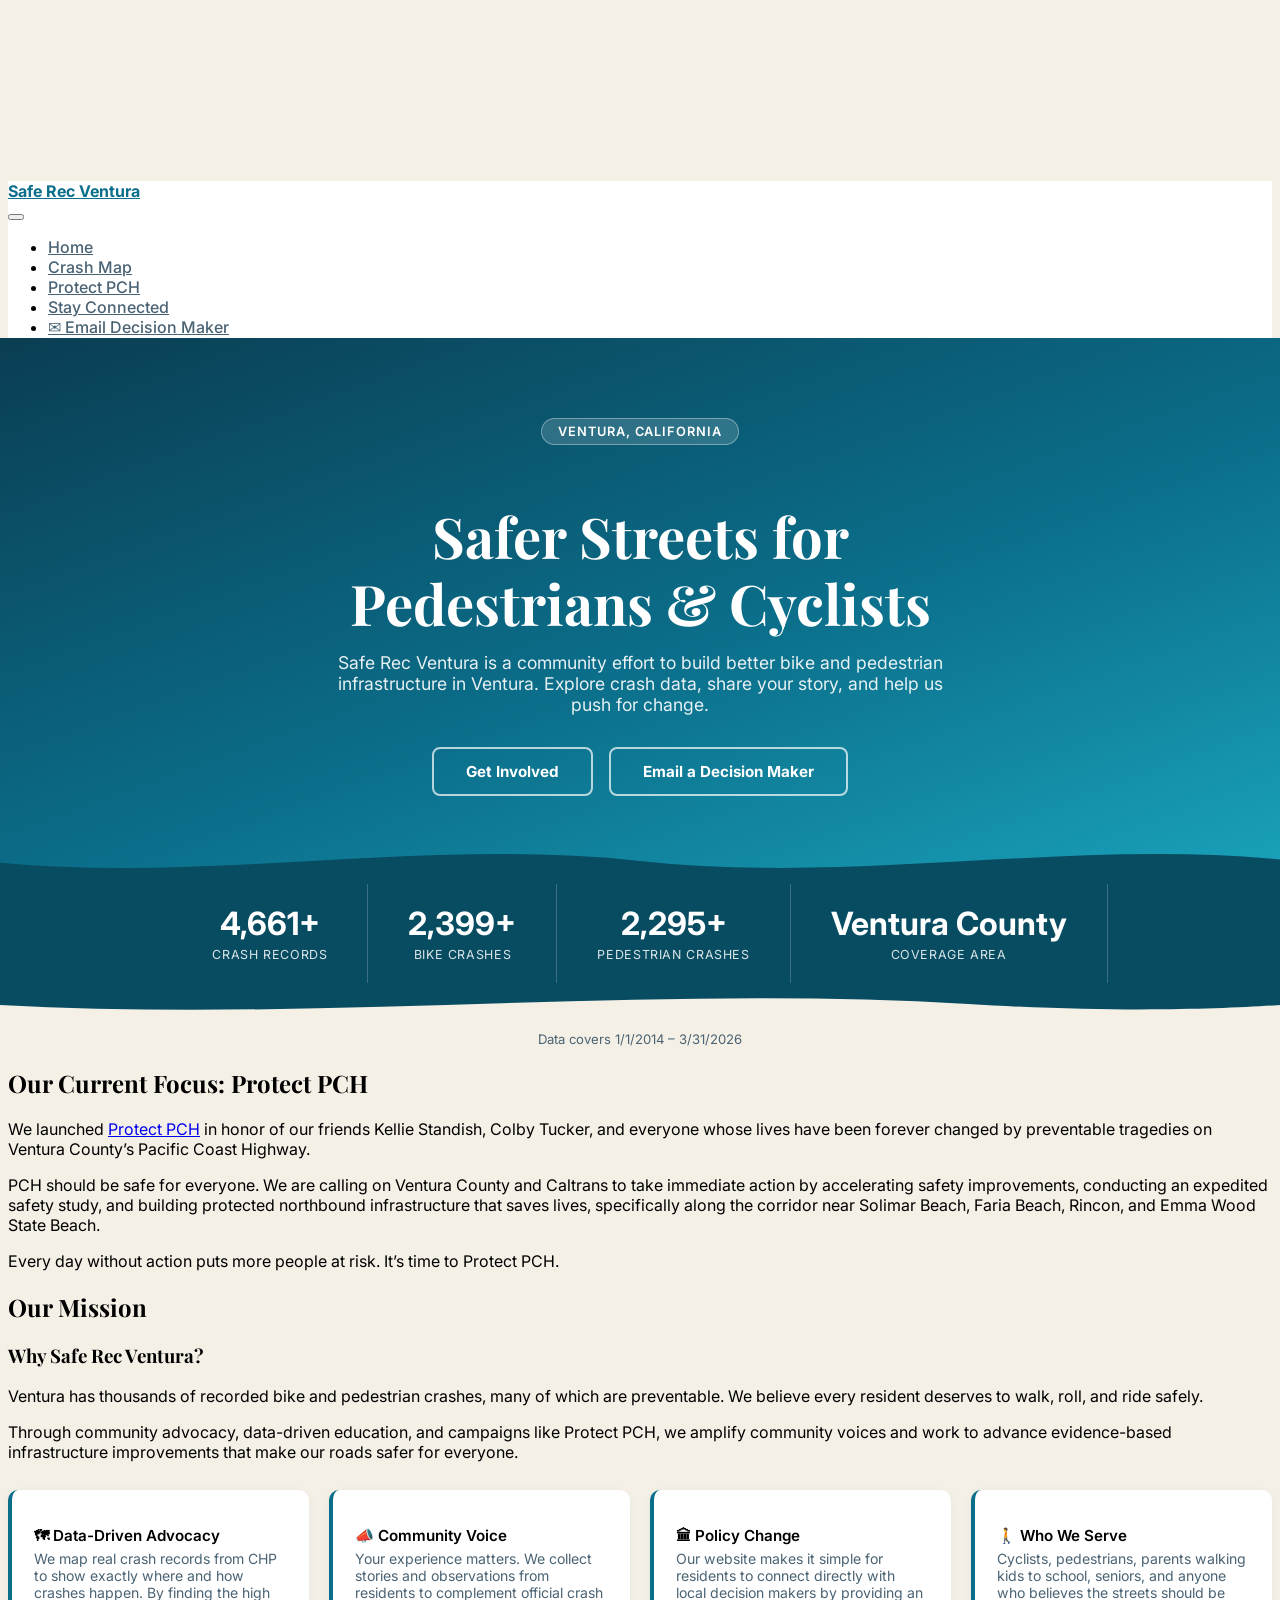
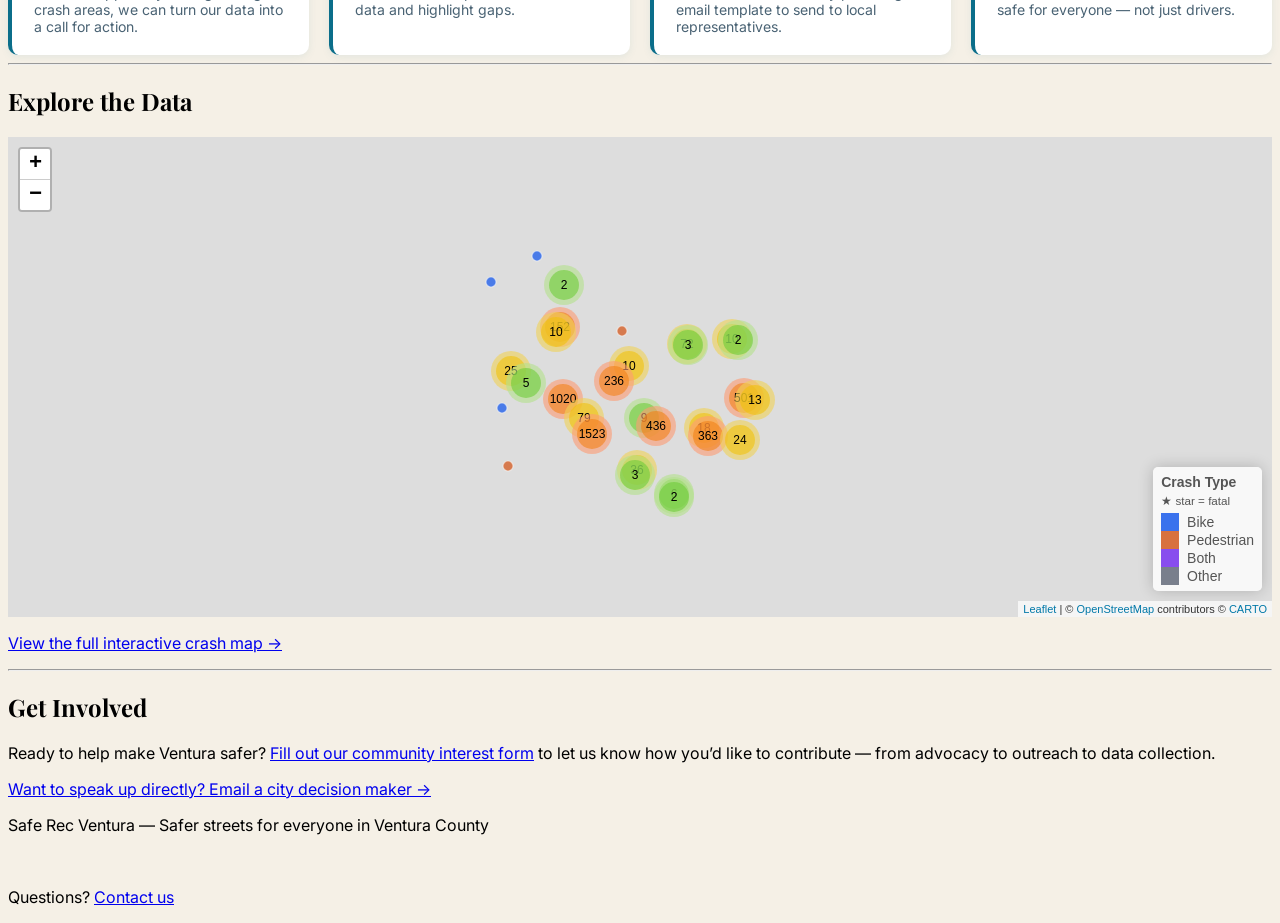
==== commit beaad936: "Update formatting for mobile device" ====
--- a/docs/index.html
+++ b/docs/index.html
@@ -118,7 +118,7 @@
 <span class="menu-text">Crash Map</span></a>
   </li>  
   <li class="nav-item">
-    <a class="nav-link" href="./get-involved.html"> 
+    <a class="nav-link" href="./protect-pch.html"> 
 <span class="menu-text">Protect PCH</span></a>
   </li>  
   <li class="nav-item">
@@ -168,9 +168,9 @@
 
 <!-- Stats strip -->
 <div class="stats-strip" style="padding-bottom:2.5rem">
-  <div class="stat"><span class="stat-number">2,351+</span><span class="stat-label">Crash Records</span></div>
-  <div class="stat"><span class="stat-number">1,230+</span><span class="stat-label">Bike Crashes</span></div>
-  <div class="stat"><span class="stat-number">1,122+</span><span class="stat-label">Pedestrian Crashes</span></div>
+  <div class="stat"><span class="stat-number">4,661+</span><span class="stat-label">Crash Records</span></div>
+  <div class="stat"><span class="stat-number">2,399+</span><span class="stat-label">Bike Crashes</span></div>
+  <div class="stat"><span class="stat-number">2,295+</span><span class="stat-label">Pedestrian Crashes</span></div>
   <div class="stat"><span class="stat-number">Ventura County</span><span class="stat-label">Coverage Area</span></div>
   <div class="strip-wave">
     <svg viewbox="0 0 1440 40" preserveaspectratio="none" xmlns="http://www.w3.org/2000/svg">
@@ -178,10 +178,10 @@
     </svg>
   </div>
 </div>
-<p style="text-align:center;font-size:0.82em;color:#4a6374;margin-top:0.5rem">Data covers 1/1/2020 – 3/31/2026</p>
+<p style="text-align:center;font-size:0.82em;color:#4a6374;margin-top:0.5rem">Data covers 1/1/2014 – 3/31/2026</p>
 <section id="our-current-focus-protect-pch" class="level1">
 <h1>Our Current Focus: Protect PCH</h1>
-<p>We launched <a href="">Protect PCH</a> in honor of our friends Kellie Standish, Colby Tucker, and everyone whose lives have been forever changed by preventable tragedies on Ventura County’s Pacific Coast Highway.</p>
+<p>We launched <a href="https://safe-rec-ventura.github.io/get-involved.html">Protect PCH</a> in honor of our friends Kellie Standish, Colby Tucker, and everyone whose lives have been forever changed by preventable tragedies on Ventura County’s Pacific Coast Highway.</p>
 <p>PCH should be safe for everyone. We are calling on Ventura County and Caltrans to take immediate action by accelerating safety improvements, conducting an expedited safety study, and building protected northbound infrastructure that saves lives, specifically along the corridor near Solimar Beach, Faria Beach, Rincon, and Emma Wood State Beach.</p>
 <p>Every day without action puts more people at risk. It’s time to Protect PCH.</p>
 </section>
@@ -215,8 +215,8 @@
 <h2 class="anchored" data-anchor-id="explore-the-data">Explore the Data</h2>
 <div class="cell">
 <div class="cell-output-display">
-<div id="htmlwidget-cd5815c6d0017a9b790f" style="width:100%;height:480px;" class="leaflet html-widget"></div>
-<script type="application/json" data-for="htmlwidget-cd5815c6d0017a9b790f">{"x":{"options":{"crs":{"crsClass":"L.CRS.EPSG3857","code":null,"proj4def":null,"projectedBounds":null,"options":{}}},"calls":[{"method":"addProviderTiles","args":["CartoDB.Positron",null,null,{"errorTileUrl":"","noWrap":false,"detectRetina":false}]},{"method":"addCircleMarkers","args":[[34.279541015625,34.28247833251953,34.19765853881836,34.18996047973633,34.17823028564453,34.17610931396484,34.27825164794922,34.21899795532227,34.19829177856445,34.23128890991211,34.26974868774414,34.43027877807617,34.28216171264648,34.15122985839844,34.35276031494141,34.28778457641602,34.17522811889648,34.28973007202148,34.35186386108398,34.28083801269531,34.18257141113281,34.202880859375,34.35356521606445,34.1656494140625,34.17900085449219,34.20132827758789,34.22000122070312,34.45555877685547,34.28213500976562,34.17342376708984,34.18494033813477,34.27178573608398,34.17890167236328,34.28459167480469,34.24010848999023,34.21635055541992,34.27826309204102,34.1511116027832,34.35948944091797,34.23786926269531,34.20455932617188,34.25535583496094,34.20484924316406,34.26272201538086,34.16976928710938,34.24058151245117,34.26094055175781,34.2601203918457,34.18664932250977,34.35188293457031,34.26677322387695,34.279541015625,34.22360992431641,34.2789306640625,34.27167892456055,34.27936935424805,34.28593063354492,34.18651962280273,34.28219604492188,34.22650909423828,34.17618942260742,34.26968765258789,34.22805023193359,34.40005874633789,34.14191055297852,34.25619125366211,34.19772338867188,34.26547241210938,34.1827507019043,34.21944046020508,34.28059387207031,34.15505981445312,34.35455703735352,34.20642852783203,34.17052841186523,34.27769088745117,34.20837020874023,34.18838882446289,34.39667510986328,34.25016021728516,34.26385879516602,34.36075592041016,34.27542877197266,34.279541015625,34.19100189208984,34.2674446105957,34.27103424072266,34.26273727416992,34.17900085449219,34.23832702636719,34.26763153076172,34.27875900268555,34.28638076782227,34.27896118164062,34.27999877929688,34.19488143920898,34.20323944091797,34.24248886108398,34.27164840698242,34.17903137207031,34.26369857788086,34.28839874267578,34.1328010559082,34.26047134399414,34.27899932861328,34.27503967285156,34.28619003295898,34.18408966064453,34.27582931518555,34.26435089111328,34.27452087402344,34.21170043945312,34.39775848388672,34.1797981262207,34.21168899536133,34.27843856811523,34.44829177856445,34.44776916503906,34.21469116210938,34.45402908325195,34.22933959960938,34.27175140380859,34.19073104858398,34.20370101928711,34.27902984619141,34.18127059936523,34.44837188720703,34.21075820922852,34.24163055419922,34.26076126098633,34.22356033325195,34.23239135742188,34.28271102905273,34.44601058959961,34.27835083007812,34.20450973510742,34.23881912231445,34.39620971679688,34.2789306640625,34.18824005126953,34.19768524169922,34.27954483032227,34.20262145996094,34.23947143554688,34.17337036132812,34.4075813293457,34.43000030517578,34.28853988647461,34.19538116455078,34.26375961303711,34.22251892089844,34.44588851928711,34.24423980712891,34.24372863769531,34.27939987182617,34.38970947265625,34.26702117919922,34.34268951416016,34.26105880737305,34.18569946289062,34.28158950805664,34.23434829711914,34.28319931030273,34.20454025268555,34.26546096801758,34.25712966918945,34.1916618347168,34.1950798034668,34.1498908996582,34.31044006347656,34.19635009765625,34.43238067626953,34.22822189331055,34.17501068115234,34.23682022094727,34.24866485595703,34.21149826049805,34.26369857788086,34.25843811035156,34.26343154907227,34.20220184326172,34.26035308837891,34.22563171386719,34.38537979125977,34.42464065551758,34.21630859375,34.1975212097168,34.15631103515625,34.22106170654297,34.1899299621582,34.24325180053711,34.18193817138672,34.25881958007812,34.27687835693359,34.27311706542969,34.14743041992188,34.27947235107422,34.25803375244141,34.15470886230469,34.26171875,34.19773864746094,34.21908950805664,34.22932815551758,34.25453186035156,34.24153137207031,34.27131652832031,34.1784782409668,34.15153121948242,34.17569732666016,34.26492691040039,34.42982864379883,34.21607971191406,34.21448135375977,34.21118927001953,34.14780044555664,34.17607116699219,34.27822113037109,34.19245147705078,34.19694900512695,34.17733001708984,34.2194709777832,34.20452117919922,34.20455551147461,34.28140258789062,34.19028854370117,34.36367034912109,34.17512130737305,34.26152038574219,34.20832824707031,34.26359176635742,34.28602981567383,34.19754028320312,34.19897079467773,34.19921875,34.22676849365234,34.21900177001953,34.28083801269531,34.17612838745117,34.22697830200195,34.21944046020508,34.1899299621582,34.19087982177734,34.1951904296875,34.22328948974609,34.17337036132812,34.27801132202148,34.27950668334961,34.20643997192383,34.25634384155273,34.17733001708984,34.17340087890625,34.19017028808594,34.20455932617188,34.26529693603516,34.22121047973633,34.19900131225586,34.36017227172852,34.33752822875977,34.24695205688477,34.28107833862305,34.20375442504883,34.1950798034668,34.17274856567383,34.21147155761719,34.2724494934082,34.24586486816406,34.19018936157227,34.1609992980957,34.1609992980957,34.27953338623047,34.25149917602539,34.26177978515625,34.16849899291992,34.17413711547852,34.24069976806641,34.21952819824219,34.2430534362793,34.26517105102539,34.25214004516602,34.27170181274414,34.27896881103516,34.27354049682617,34.27899932861328,34.23239135742188,34.21690368652344,34.18611907958984,34.19488143920898,34.19575881958008,34.20870971679688,34.271728515625,34.26457977294922,34.27167892456055,34.27896881103516,34.22737121582031,34.21958923339844,34.20856094360352,34.23654174804688,34.17329025268555,34.15029144287109,34.22216033935547,34.21073913574219,34.39944839477539,34.16838073730469,34.2718505859375,34.44849014282227,34.22029113769531,34.19940185546875,34.18824005126953,34.27727127075195,34.14870834350586,34.44198989868164,34.27177810668945,34.2753791809082,34.44852066040039,34.17369842529297,34.21762847900391,34.40066909790039,34.19488143920898,34.44763946533203,34.27922058105469,34.27828216552734,34.17483901977539,34.26436996459961,34.18429946899414,34.22370147705078,34.44792175292969,34.25576019287109,34.14870834350586,34.29357147216797,34.44170379638672,34.28021621704102,34.1498908996582,34.17071151733398,34.22428894042969,34.17583084106445,34.27148818969727,34.17901992797852,34.22407150268555,34.17089080810547,34.44308853149414,34.18392944335938,34.27167892456055,34.25717163085938,34.21583938598633,34.39477920532227,34.27664184570312,34.27542114257812,34.19001007080078,34.18824005126953,34.44747161865234,34.23836898803711,34.18494033813477,34.17007064819336,34.29243850708008,34.18539047241211,34.21677017211914,34.20917892456055,34.28620910644531,34.18563842773438,34.19955825805664,34.21623992919922,34.22695159912109,34.17597961425781,34.29655838012695,34.2275505065918,34.21493911743164,34.16640853881836,34.2152214050293,34.23526000976562,34.17237854003906,34.20727920532227,34.17938995361328,34.15126037597656,34.43500900268555,34.19625091552734,34.27088165283203,34.18302917480469,34.16032791137695,34.23883056640625,34.24930572509766,34.21699142456055,34.23429107666016,34.20451736450195,34.16233444213867,34.19001007080078,34.19369888305664,34.27870941162109,34.17905044555664,34.23403167724609,34.20632934570312,34.18839645385742,34.21633911132812,34.18436813354492,34.17319107055664,34.1905517578125,34.27466583251953,34.27687835693359,34.17439270019531,34.34490585327148,34.21250152587891,34.32054901123047,34.09737014770508,34.20478820800781,34.17522811889648,34.15473937988281,34.25614166259766,34.20682907104492,34.16593933105469,34.18737030029297,34.21635055541992,34.26034164428711,34.20610809326172,34.19900131225586,34.04859924316406,34.4098014831543,34.21218109130859,34.42237854003906,34.28543090820312,34.21432113647461,34.44747161865234,34.15063858032227,34.38975143432617,34.20529937744141,34.2757568359375,34.26506042480469,34.25352096557617,34.36098098754883,34.40032958984375,34.30392074584961,34.36626052856445,34.39675903320312,34.32144165039062,34.31312942504883,34.20169067382812,34.1522216796875,34.16101837158203,34.17028045654297,34.21786880493164,34.35857009887695,34.17924880981445,34.25981903076172,34.42229080200195,34.2864990234375,34.21762084960938,34.27298355102539,34.34577178955078,34.16611862182617,34.27840042114258,34.18394470214844,34.18495941162109,34.26480102539062,34.49763870239258,34.29015731811523,34.23696136474609,34.41540908813477,34.19772338867188,34.20560836791992,34.05215835571289,34.2841682434082,34.20642852783203,34.17604827880859,34.23403167724609,34.20032119750977,34.47512054443359,34.4000129699707,34.17892074584961,34.19773101806641,34.15792846679688,34.18685150146484,34.14780044555664,34.1970100402832,34.27169036865234,34.2614860534668,34.2188606262207,34.34441757202148,34.28376007080078,34.29143142700195,34.27253341674805,34.26105499267578,34.2714729309082,34.15467071533203,34.19239044189453,34.14743041992188,34.20454025268555,34.17304992675781,34.29012680053711,34.29130172729492,34.31690979003906,34.2194709777832,34.15472030639648,34.22846984863281,34.2423210144043,34.15473175048828,34.24895095825195,34.2542610168457,34.14698028564453,34.22930908203125,34.21915817260742,34.25939178466797,34.27226638793945,34.16849136352539,34.22655868530273,34.26298522949219,34.32358932495117,34.2369499206543,34.27825927734375,34.27946853637695,34.14141082763672,34.2380485534668,34.17752075195312,34.40864944458008,34.23871994018555,34.21260070800781,34.20166015625,34.18358993530273,34.18989181518555,34.22731018066406,34.2192497253418,34.26669692993164,34.2765007019043,34.27224349975586,34.17327880859375,34.16849899291992,34.41606903076172,34.14768981933594,34.20615768432617,34.17337036132812,34.18991088867188,34.22581100463867,34.27221298217773,34.2188606262207,34.27652740478516,34.20626831054688,34.21889877319336,34.27202606201172,34.35839080810547,34.27515029907227,34.25143051147461,34.19772338867188,34.19768524169922,34.19689178466797,34.21905899047852,34.26847457885742,34.27493286132812,34.27957916259766,34.28541946411133,34.19232940673828,34.3505973815918,34.19029998779297,34.15289306640625,34.2618408203125,34.27827835083008,34.18428039550781,34.17388153076172,34.17327880859375,34.20677947998047,34.22315979003906,34.27167892456055,34.19921112060547,34.21923828125,34.19897079467773,34.20851516723633,34.2756233215332,34.2562141418457,34.22929000854492,34.28038787841797,34.28342056274414,34.19900131225586,34.18125534057617,34.16117858886719,34.19512176513672,34.16315078735352,34.27299880981445,34.26530838012695,34.27801132202148,34.18899917602539,34.26818466186523,34.20017623901367,34.23500061035156,34.28083801269531,34.27484512329102,34.18127059936523,34.27599716186523,34.29175567626953,34.20788955688477,34.21926879882812,34.20423126220703,34.30052185058594,34.1899299621582,34.18993759155273,34.20452880859375,34.21889877319336,34.19588088989258,34.27713012695312,34.25440979003906,34.18856811523438,34.21535110473633,34.27831268310547,34.28213882446289,34.29392242431641,34.27557373046875,34.27646255493164,34.14883041381836,34.19003677368164,34.24153137207031,34.18257141113281,34.28144073486328,34.28508758544922,34.29478073120117,34.26892852783203,34.15470886230469,34.27490615844727,34.19524002075195,34.27696990966797,34.21451187133789,34.17477035522461,34.21889877319336,34.2584114074707,34.1474494934082,34.20301055908203,34.19768142700195,34.25386810302734,34.28144073486328,34.27365493774414,34.15158843994141,34.21895980834961,34.20392990112305,34.18075942993164,34.16757583618164,34.28086853027344,34.18397903442383,34.26047897338867,34.27167892456055,34.27199935913086,34.20959091186523,34.18244171142578,34.20262145996094,34.2765007019043,34.24248886108398,34.19921875,34.29199981689453,34.26490020751953,34.27605438232422,34.1903190612793,34.24797821044922,34.1903190612793,34.28636932373047,34.26456832885742,34.27400970458984,34.27088928222656,34.26966094970703,34.26427841186523,34.24905,34.2718505859375,34.2530517578125,34.26956176757812,34.28173828125,34.27907943725586,34.25254058837891,34.28189086914062,34.28992080688477,34.27167892456055,34.2789306640625,34.21051025390625,34.2216796875,34.20766830444336,34.2216796875,34.2235107421875,34.17343902587891,34.26279830932617,34.26430130004883,34.16072082519531,34.447494,34.17227935791016,34.44601058959961,34.27845001220703,34.28564834594727,34.26457977294922,34.29655838012695,34.27513885498047,34.26425170898438,34.29621124267578,34.27085876464844,34.27907943725586,34.26979827880859,34.26998138427734,34.22579574584961,34.22193145751953,34.23883819580078,34.17927932739258,34.27856063842773,34.21504974365234,34.22837829589844,34.2930793762207,34.27190017700195,34.17604064941406,34.22098922729492,34.19184112548828,34.44141006469727,34.17636108398438,34.13029861450195,34.16336059570312,34.44223022460938,34.1651496887207,34.28541946411133,34.39778900146484,34.28614044189453,34.17433166503906,34.17602920532227,34.23057174682617,34.17591857910156,34.18598937988281,34.28446960449219,34.27536010742188,34.27856063842773,34.28279876708984,34.1596794128418,34.44783020019531,34.18355941772461,34.18656921386719,34.23077011108398,34.39558792114258,34.28850936889648,34.28578186035156,34.22370147705078,34.27177810668945,34.17620086669922,34.22359848022461,34.18098831176758,34.27169036865234,34.18806838989258,34.22172927856445,34.27899932861328,34.24163055419922,34.18072128295898,34.27344131469727,34.2286491394043,34.28588104248047,34.27542114257812,34.22734069824219,34.27688980102539,34.2286491394043,34.23719024658203,34.2499885559082,34.16361999511719,34.27183151245117,34.399169921875,34.44960021972656,34.39899063110352,34.25246047973633,34.18016052246094,34.27505111694336,34.26642990112305,34.18838119506836,34.1690788269043,34.17710876464844,34.18302154541016,34.27177047729492,34.27893829345703,34.27463912963867,34.17181015014648,34.28279876708984,34.20455932617188,34.1916389465332,34.18006134033203,34.22756958007812,34.18077850341797,34.16622161865234,34.22270965576172,34.22370147705078,34.3956298828125,34.22925186157227,34.45346832275391,34.27536010742188,34.27167892456055,34.14413833618164,34.22703170776367,34.1834716796875,34.18193817138672,34.44770812988281,34.24420928955078,34.39154815673828,34.22079086303711,34.27175140380859,34.18542098999023,34.17308044433594,34.19770812988281,34.18154144287109,34.26998138427734,34.17901992797852,34.21406173706055,34.27902984619141,34.40066909790039,34.20009994506836,34.21583938598633,34.22098922729492,34.20837020874023,34.28443908691406,34.15399169921875,34.27896118164062,34.28540802001953,34.22367095947266,34.24264144897461,34.2599983215332,34.15475082397461,34.21823883056641,34.26998138427734,34.44837188720703,34.22095108032227,34.27582168579102,34.23736953735352,34.17742919921875,34.40066909790039,34.27148818969727,34.24013900756836,34.21649169921875,34.16552734375,34.19248962402344,34.19510269165039,34.26084899902344,34.27907180786133,34.27001953125,34.18283843994141,34.15468215942383,34.279052734375,34.28487777709961,34.20797348022461,34.18764114379883,34.19237518310547,34.43769836425781,34.39484024047852,34.21085739135742,34.28314590454102,34.1856803894043,34.29524612426758,34.22219848632812,34.200439453125,34.17391967773438,34.27825164794922,34.21905899047852,34.20454025268555,34.2194709777832,34.14640045166016,34.28467559814453,34.28081130981445,34.44775009155273,34.17733001708984,34.1705207824707,34.19524002075195,34.26089477539062,34.19130706787109,34.17554092407227,34.28169250488281,34.21765899658203,34.39679336547852,34.15370941162109,34.21635055541992,34.20162963867188,34.27816772460938,34.15114974975586,34.33378982543945,34.279541015625,34.2811393737793,34.4005012512207,34.19897079467773,34.282470703125,34.27827835083008,34.30270004272461,34.16772079467773,34.17940139770508,34.22137832641602,34.14690017700195,34.15451812744141,34.17052841186523,34.29684829711914,34.29724884033203,34.19258117675781,34.41535186767578,34.40142822265625,34.18301010131836,34.2428092956543,34.23299026489258,34.21926879882812,34.32590103149414,34.17527008056641,34.12685012817383,34.0707893371582,34.13697052001953,34.27294921875,34.2762336730957,34.4382209777832,34.34526062011719,34.33187103271484,34.28134155273438,34.17926025390625,34.18991088867188,34.27456665039062,34.18125152587891,34.24602890014648,34.26438140869141,34.17596817016602,34.18249893188477,34.28815078735352,34.34513092041016,34.21620178222656,34.30099868774414,34.1599006652832,34.22597885131836,34.29233551025391,34.26845932006836,34.15505981445312,34.26551055908203,34.17502975463867,34.28216171264648,34.28158950805664,34.17987823486328,34.15702819824219,34.18133163452148,34.16006088256836,34.20640182495117,34.16606903076172,34.19823837280273,34.16675186157227,34.29331970214844,34.17868041992188,34.21903991699219,34.20429992675781,34.25849151611328,34.21157073974609,34.21635055541992,34.26105880737305,34.44844055175781,34.29444122314453,34.21620178222656,34.2311897277832,34.18191909790039,34.33032989501953,34.17567825317383,34.26107025146484,34.27606964111328,34.30059432983398,34.26035308837891,34.26322937011719,34.279541015625,34.15792846679688,34.21191787719727,34.21572875976562,34.17316055297852,34.18651962280273,34.26913070678711,34.40478897094727,34.282958984375,34.17216873168945,34.28010177612305,34.21524810791016,34.26203918457031,34.18592071533203,34.14094161987305,34.21945953369141,34.19826126098633,34.26213073730469,34.26623153686523,34.1974983215332,34.1839714050293,34.22919845581055,34.279541015625,34.27801132202148,34.15473937988281,34.21369934082031,34.17367935180664,34.19768142700195,34.23899841308594,34.28882598876953,34.24223709106445,34.1899299621582,34.17596817016602,34.28010177612305,34.2789306640625,34.17584991455078,34.35062026977539,34.14752960205078,34.17584991455078,34.2209587097168,34.15130996704102,34.18117904663086,34.1900634765625,34.19504165649414,34.21635055541992,34.22003173828125,34.19757843017578,34.19488143920898,34.23487854003906,34.17987823486328,34.2603645324707,34.2722282409668,34.1767692565918,34.27776718139648,34.18999099731445,34.18669128417969,34.19028854370117,34.16725158691406,34.17319107055664,34.21181106567383,34.24016952514648,34.20296096801758,34.28128814697266,34.21944046020508,34.27823638916016,34.352772,34.29172897338867,34.2709846496582,34.17584991455078,34.19773864746094,34.17609024047852,34.23403167724609,34.20462036132812,34.17063140869141,34.28068542480469,34.17367935180664,34.17456817626953,34.20193099975586,34.20035171508789,34.24943923950195,34.22750091552734,34.19766998291016,34.26539993286133,34.28085708618164,34.18983840942383,34.17566299438477,34.23516845703125,34.26657485961914,34.17866897583008,34.19506072998047,34.2380485534668,34.18664932250977,34.14682006835938,34.16032028198242,34.26416015625,34.279541015625,34.27972030639648,34.15485000610352,34.19501876831055,34.14920043945312,34.17351150512695,34.27693939208984,34.25804901123047,34.25052642822266,34.26492691040039,34.15473937988281,34.25052642822266,34.19702911376953,34.24016952514648,34.17604064941406,34.17344284057617,34.20843124389648,34.35565948486328,34.36916351318359,34.27565383911133,34.25870895385742,34.35401916503906,34.28700256347656,34.21635055541992,34.17329025268555,34.28776931762695,34.28079986572266,34.16456604003906,34.16108322143555,34.17327880859375,34.27230834960938,34.22750091552734,34.19707870483398,34.26261901855469,34.24140930175781,34.34267044067383,34.1421012878418,34.19675064086914,34.18133163452148,34.17646026611328,34.27632904052734,34.28339004516602,34.25343704223633,34.21448135375977,34.28176879882812,34.17557907104492,34.23485946655273,34.20547866821289,34.17058944702148,34.15650177001953,34.22650909423828,34.21408843994141,34.26479339599609,34.19081115722656,34.32093048095703,34.15615081787109,34.30047607421875,34.31755828857422,34.28472137451172,34.2705078125,34.26492691040039,34.26144409179688,34.28083038330078,34.43238067626953,34.17342376708984,34.17359161376953,34.18759155273438,34.27694702148438,34.24036026000977,34.40190124511719,34.29444885253906,34.1472282409668,34.26485824584961,34.26097106933594,34.30875015258789,34.08420944213867,34.34645080566406,34.22309875488281,34.23355102539062,34.21944046020508,34.17919158935547,34.28216171264648,34.23019027709961,34.1474494934082,34.2293586730957,34.21893692016602,34.14896011352539,34.21635055541992,34.21244049072266,34.23720932006836,34.18669128417969,34.23883819580078,34.19765853881836,34.21966934204102,34.27826309204102,34.26901245117188,34.27871322631836,34.20732879638672,34.18693923950195,34.19889831542969,34.18753814697266,34.28166580200195,34.26339340209961,34.15478897094727,34.21318054199219,34.18331527709961,34.18579864501953,34.15473937988281,34.2276496887207,34.19768905639648,34.25590133666992,34.26270294189453,34.27953338623047,34.26945114135742,34.27103424072266,34.35440826416016,34.2584114074707,34.28100967407227,34.19707870483398,34.2677116394043,34.19636154174805,34.23720932006836,34.27826309204102,34.21635055541992,34.28069686889648,34.29372406005859,34.16107177734375,34.20835876464844,34.21828842163086,34.165771484375,34.19766998291016,34.21949005126953,34.15756988525391,34.22246170043945,34.1899299621582,34.26092910766602,34.35358428955078,34.26074981689453,34.26631164550781,34.1903190612793,34.19216156005859,34.14007949829102,34.27313995361328,34.20640182495117,34.27985763549805,34.27608871459961,34.19514083862305,34.35855484008789,34.34029388427734,34.3504524230957,34.27616119384766,34.15655899047852,34.28702545166016,34.25978469848633,34.15496826171875,34.27917098999023,34.26518249511719,34.20294952392578,34.23571014404297,34.20161819458008,34.20811080932617,34.17710876464844,34.25900268554688,34.27946853637695,34.26105499267578,34.27839279174805,34.26705169677734,34.18358993530273,34.19778823852539,34.19028854370117,34.19504928588867,34.21876907348633,34.1609992980957,34.26552963256836,34.17850112915039,34.27806854248047,34.17367935180664,34.1705207824707,34.19001007080078,34.2016487121582,34.25604248046875,34.18115234375,34.17166900634766,34.21432113647461,34.16523361206055,34.19778823852539,34.21926879882812,34.14355087280273,34.2795295715332,34.27687835693359,34.18622970581055,34.25693511962891,34.23831939697266,34.27307510375977,34.2064208984375,34.21889877319336,34.26492691040039,34.2808837890625,34.27827072143555,34.20452880859375,34.21408843994141,34.18978118896484,34.26886749267578,34.1993408203125,34.19722366333008,34.24947357177734,34.21908950805664,34.19785308837891,34.2795295715332,34.28273773193359,34.27764129638672,34.20402145385742,34.17607116699219,34.22655868530273,34.23355102539062,34.18632125854492,34.2883186340332,34.22127151489258,34.19900131225586,34.20793151855469,34.18111038208008,34.22805023193359,34.18574142456055,34.15785217285156,34.17710113525391,34.17370223999023,34.26942825317383,34.28948593139648,34.27956008911133,34.20032119750977,34.26195907592773,34.27650833129883,34.27127838134766,34.15848159790039,34.16716003417969,34.1767692565918,34.19002914428711,34.20899963378906,34.26189041137695,34.258544921875,34.17367935180664,34.2582893371582,34.29065322875977,34.25452041625977,34.27600479125977,34.27954864501953,34.26470565795898,34.20079040527344,34.17111968994141,34.21099090576172,34.18193054199219,34.21445083618164,34.17562866210938,34.16049957275391,34.28226852416992,34.27098083496094,34.35737609863281,34.26811981201172,34.35573577880859,34.35735321044922,34.26811981201172,34.35112762451172,34.35204315185547,34.19866180419922,34.1474494934082,34.16403961181641,34.27858734130859,34.18978118896484,34.23432159423828,34.1863899230957,34.17668151855469,34.1767692565918,34.20261001586914,34.16101837158203,34.15756988525391,34.16117858886719,34.2188606262207,34.19326019287109,34.28699111938477,34.26800155639648,34.27827835083008,34.20899963378906,34.21826171875,34.17554092407227,34.15309143066406,34.18635177612305,34.22463989257812,34.19766998291016,34.18983840942383,34.24575042724609,34.23300170898438,34.27819061279297,34.27960968017578,34.14014053344727,34.27239990234375,34.28585815429688,34.27585983276367,34.27307891845703,34.16791915893555,34.19754028320312,34.26490020751953,34.27379989624023,34.19699859619141,34.14741134643555,34.19599914550781,34.16539001464844,34.26420211791992,34.28847885131836,34.26097106933594,34.30867004394531,34.26272201538086,34.19255065917969,34.28519058227539,34.27825927734375,34.26435089111328,34.29299163818359,34.25910186767578,34.29601287841797,34.25930023193359,34.27171325683594,34.16220092773438,34.15295028686523,34.20034027099609,34.22068023681641,34.20455932617188,34.19599914550781,34.25141906738281,34.27682113647461,34.26579284667969,34.24250793457031,34.27224349975586,34.2020149230957,34.19551849365234,34.21313858032227,34.16704940795898,34.26499938964844,34.25716018676758,34.26395416259766,34.27646255493164,34.2404899597168,34.18122863769531,34.20555877685547,34.27886962890625,34.27143859863281,34.27867889404297,34.28548812866211,34.29349899291992,34.28173828125,34.27091979980469,34.27655029296875,34.2818717956543,34.28253936767578,34.26517105102539,34.27896881103516,34.17591857910156,34.2789306640625,34.22356033325195,34.21477890014648,34.1915283203125,34.18523025512695,34.19084548950195,34.2348518371582,34.22356033325195,34.21316146850586,34.20724105834961,34.39759826660156,34.14682006835938,34.26625823974609,34.27177810668945,34.28564834594727,34.27867889404297,34.27658843994141,34.28963851928711,34.44142,34.23516845703125,34.17938995361328,34.44763946533203,34.44754028320312,34.26295852661133,34.26079940795898,34.1498908996582,34.17839050292969,34.2790412902832,34.44768142700195,34.44804763793945,34.22203826904297,34.17227935791016,34.13050079345703,34.29484176635742,34.21923828125,34.19274520874023,34.17704010009766,34.21672058105469,34.27098846435547,34.28585052490234,34.15861129760742,34.26345825195312,34.16419982910156,34.21775817871094,34.18740844726562,34.21915817260742,34.44144058227539,34.18257904052734,34.16690826416016,34.25539016723633,34.27677917480469,34.27835083007812,34.2370491027832,34.18510818481445,34.17916870117188,34.15211868286133,34.2216796875,34.28446960449219,34.27899932861328,34.28799819946289,34.22737121582031,34.23854064941406,34.40877914428711,34.23485946655273,34.26483154296875,34.25682830810547,34.29357147216797,34.27243041992188,34.23802185058594,34.29610824584961,34.15913009643555,34.27740097045898,34.19086837768555,34.26670837402344,34.19086837768555,34.28631973266602,34.27165985107422,34.26568603515625,34.24058151245117,34.18545150756836,34.18510818481445,34.26947021484375,34.23851013183594,34.27362060546875,34.21807098388672,34.21327972412109,34.18436813354492,34.18539047241211,34.18523025512695,34.18120956420898,34.44844055175781,34.14387893676758,34.4021110534668,34.22227096557617,34.27894973754883,34.21778106689453,34.27503967285156,34.17636108398438,34.26079940795898,34.21541976928711,34.26419067382812,34.26024627685547,34.2789306640625,34.21929931640625,34.18283843994141,34.25387954711914,34.27167892456055,34.171630859375,34.22158813476562,34.2790412902832,34.22367095947266,34.27896881103516,34.28165054321289,34.22356033325195,34.45431900024414,34.40134811401367,34.21707153320312,34.28845977783203,34.23178100585938,34.27141189575195,34.27159881591797,34.2830696105957,34.18072128295898,34.22919082641602,34.17652130126953,34.28232955932617,34.27183151245117,34.27143096923828,34.18408966064453,34.45029830932617,34.2235107421875,34.18824005126953,34.1797981262207,34.22367095947266,34.19657135009766,34.27244186401367,34.174560546875,34.20837020874023,34.21426010131836,34.44852066040039,34.2311897277832,34.23239135742188,34.17901992797852,34.23495101928711,34.23775863647461,34.44770050048828,34.21649169921875,34.14702987670898,34.26979827880859,34.28636932373047,34.17729949951172,34.39759826660156,34.18072891235352,34.2370491027832,34.25590133666992,34.44223022460938,34.20610046386719,34.22201156616211,34.27177047729492,34.26364898681641,34.21823883056641,34.21923828125,34.19906997680664,34.27096176147461,34.40592956542969,34.17995071411133,34.25505065917969,34.18239974975586,34.15750122070312,34.44805145263672,34.22190093994141,34.21762847900391,34.20557022094727,34.18062973022461,34.18656921386719,34.26074981689453,34.18563842773438,34.26454925537109,34.26913833618164,34.18122100830078,34.39659881591797,34.39773559570312,34.2718505859375,34.14920425415039,34.22542190551758,34.17774963378906,34.27899932861328,34.21540069580078,34.22356033325195,34.26785659790039,34.27668762207031,34.20220947265625,34.18227005004883,34.27325820922852,34.20288848876953,34.17194366455078,34.22999572753906,34.27913284301758,34.21908950805664,34.21905899047852,34.20228958129883,34.28326034545898,34.26507186889648,34.28277587890625,34.23926162719727,34.202880859375,34.18745040893555,34.22146987915039,34.16173934936523,34.1511116027832,34.22349166870117,34.2684211730957,34.18133163452148,34.28670120239258,34.27857208251953,34.19766998291016,34.2144889831543,34.27951049804688,34.2236213684082,34.27354049682617,34.27505111694336,34.2603645324707,34.22999954223633,34.22695922851562,34.18188858032227,34.19897079467773,34.2144889831543,34.15953826904297,34.1975212097168,34.19244003295898,34.15734100341797,34.25679016113281,34.34856414794922,34.19636154174805,34.17612838745117,34.1609992980957,34.39733505249023,34.14196014404297,34.39738082885742,34.20307922363281,34.20566177368164,34.43980026245117,34.42695999145508,34.20061111450195,34.31581115722656,34.23181915283203,34.14640045166016,34.29692840576172,34.17966079711914,34.24020004272461,34.18326950073242,34.17581939697266,34.24631118774414,34.28124618530273,34.27260208129883,34.17029190063477,34.18296051025391,34.23073959350586,34.27949523925781,34.26887130737305,34.14741897583008,34.15792846679688,34.22661972045898,34.20481109619141,34.1573486328125,34.4532585144043,34.17581176757812,34.23529815673828,34.294718,34.200439453125,34.28200149536133,34.27548217773438,34.15911865234375,34.28084945678711,34.27357864379883,34.1617317199707,34.293592,34.59740829467773,34.16249084472656,34.2188606262207,34.23337936401367,34.42221069335938,34.21738815307617,34.27690124511719,34.21556091308594,34.18283843994141,34.21897125244141,34.21250152587891,34.23664093017578,34.17610168457031,34.18563842773438,34.19091033935547,34.32117080688477,34.39783096313477,34.29610061645508,34.40034103393555,34.40031814575195,34.39701843261719,34.30760955810547,34.21858978271484,34.19245910644531,34.18831253051758,34.40381240844727,34.27896118164062,34.15670013427734,34.16691970825195,34.1451301574707,34.19514083862305,34.17570114135742,34.17649841308594,34.197678,34.14902877807617,34.27135848999023,34.22650909423828,34.15731048583984,34.17824172973633,34.50851058959961,34.36624145507812,34.19403076171875,34.16349029541016,34.23006820678711,34.27037048339844,34.26505279541016,34.25986099243164,34.22214889526367,34.23170852661133,34.31050109863281,34.28271865844727,34.26060104370117,34.44342041015625,34.35575103759766,34.26886749267578,34.23719024658203,34.21152877807617,34.18886184692383,34.21916961669922,34.23571014404297,34.14947891235352,34.29537963867188,34.33744812011719,34.20095062255859,34.23836135864258,34.27835464477539,34.19750213623047,34.19900894165039,34.19897079467773,34.18302154541016,34.27950668334961,34.22499847412109,34.1961784362793,34.17892456054688,34.21817016601562,34.20478820800781,34.22369003295898,34.20407104492188,34.19020080566406,34.27907562255859,34.14743041992188,34.22066879272461,34.14829635620117,34.19773864746094,34.19002914428711,34.21635055541992,34.17570114135742,34.28279876708984,34.20458984375,34.14896011352539,34.17581176757812,34.16849899291992,34.27647018432617,34.26374053955078,34.17953109741211,34.19499969482422,34.17918014526367,34.19488143920898,34.15486145019531,34.27702331542969,34.45354461669922,34.26545715332031,34.26545715332031,34.24406051635742,34.26105499267578,34.27849578857422,34.27895355224609,34.1609992980957,34.26342391967773,34.27131652832031,34.27728271484375,34.27102661132812,34.2795295715332,34.21945953369141,34.17520904541016,34.20790863037109,34.20611953735352,34.26491165161133,34.15655899047852,34.18830108642578,34.19766998291016,34.26287841796875,34.27181243896484,34.27880477905273,34.34444046020508,34.17171096801758,34.15470886230469,34.17956924438477,34.27131652832031,34.15454864501953,34.19697189331055,34.14012145996094,34.27825927734375,34.26545715332031,34.17274856567383,34.15573883056641,34.28144073486328,34.21313858032227,34.24369049072266,34.19686889648438,34.23899841308594,34.1756591796875,34.25896072387695,34.26494216918945,34.15724945068359,34.26492691040039,34.18421936035156,34.15283966064453,34.15470886230469,34.2722053527832,34.17274856567383,34.22101974487305,34.17327880859375,34.18035125732422,34.15451812744141,34.15475845336914,34.16225814819336,34.2906494140625,34.24406051635742,34.20368957519531,34.18973159790039,34.16791915893555,34.23345947265625,34.16101837158203,34.33646392822266,34.341669,34.3438606262207,34.35308837890625,34.3524169921875,34.24152755737305,34.19773101806641,34.20597839355469,34.27279281616211,34.2765007019043,34.27953338623047,34.18122863769531,34.18978118896484,34.05326843261719,34.17536163330078,34.19766998291016,34.23683166503906,34.22019958496094,34.20732879638672,34.26836013793945,34.27511215209961,34.23871994018555,34.25188064575195,34.27822113037109,34.16577911376953,34.27952194213867,34.27828216552734,34.06629943847656,34.25733184814453,34.42955017089844,34.17446136474609,34.19028854370117,34.22711181640625,34.2281494140625,34.2795295715332,34.18487930297852,34.27730941772461,34.28960037231445,34.28139495849609,34.16975021362305,34.20788955688477,34.26858901977539,34.28762817382812,34.28461074829102,34.40068817138672,34.1903190612793,34.17322158813477,34.21600723266602,34.21899032592773,34.19003677368164,34.18833923339844,34.15853118896484,34.30770874023438,34.27293014526367,34.33877182006836,34.33597946166992,34.33356857299805,34.26920700073242,34.27473068237305,34.23347091674805,34.27721405029297,34.17631149291992,34.23315811157227,34.36812210083008,34.23666000366211,34.24045181274414,34.28189086914062,34.29013824462891,34.42317962646484,34.53292083740234,34.22436141967773,34.16588973999023,34.18304061889648,34.21947860717773,34.21916961669922,34.26177978515625,34.29248428344727,34.15425872802734,34.06964874267578,34.3909797668457,34.4010009765625,34.22999954223633,34.20452880859375,34.23305892944336,34.35395431518555,34.26373291015625,34.35456466674805,34.33652114868164,34.16094970703125,34.22150039672852,34.21318054199219,34.21966171264648,34.22843170166016,34.2950325012207,34.20829010009766,34.2016716003418,34.20893096923828,34.19028854370117,34.17525100708008,34.15103912353516,34.18259048461914,34.28196334838867,34.16997146606445,34.18127059936523,34.17367935180664,34.28082275390625,34.15303039550781,34.27545166015625,34.26359558105469,34.27009963989258,34.15475845336914,34.27175521850586,34.20615005493164,34.34431838989258,34.26545715332031,34.26268768310547,34.19768142700195,34.21881866455078,34.21908950805664,34.22930908203125,34.16621017456055,34.22319412231445,34.24106979370117,34.29500198364258,34.22525024414062,34.26945114135742,34.22505187988281,34.34718704223633,34.3475456237793,34.34739303588867,34.28277587890625,34.28616333007812,34.23974990844727,34.25915908813477,34.27825546264648,34.21955871582031,34.19776916503906,34.1864013671875,34.16962814331055,34.17378997802734,34.21895980834961,34.22087860107422,34.19179916381836,34.21432113647461,34.20261001586914,34.14894866943359,34.20666885375977,34.28170013427734,34.26039123535156,34.34700775146484,34.27391815185547,34.34776306152344,34.2144889831543,34.21891021728516,34.27103424072266,34.19900894165039,34.19775009155273,34.19773864746094,34.2890625,34.27828216552734,34.26710891723633,34.17739105224609,34.20373153686523,34.21065902709961,34.26623153686523,34.28820037841797,34.25592422485352,34.2765998840332,34.28152084350586,34.22674942016602,34.27719116210938,34.35764312744141,34.35005569458008,34.35059356689453,34.26494216918945,34.19776916503906,34.16098022460938,34.16772842407227,34.20643997192383,34.17557907104492,34.19774627685547,34.2236213684082,34.21318054199219,34.15242004394531,34.16849899291992,34.17733001708984,34.24900054931641,34.26630401611328,34.27687835693359,34.26102828979492,34.26492691040039,34.19017028808594,34.14015960693359,34.18994140625,34.28132247924805,34.27953338623047,34.17826461791992,34.19028854370117,34.18996047973633,34.16170120239258,34.21881866455078,34.17570877075195,34.16196060180664,34.18984222412109,34.2423210144043,34.15354919433594,34.1902961730957,34.15468978881836,34.19773864746094,34.27434158325195,34.20768737792969,34.18004989624023,34.19591903686523,34.21950149536133,34.30306243896484,34.2733039855957,34.1511116027832,34.27188110351562,34.22230911254883,34.27217864990234,34.27330017089844,34.27685165405273,34.21945953369141,34.26731872558594,34.17665100097656,34.26121139526367,34.26726531982422,34.27380752563477,34.27605056762695,34.28144073486328,34.20048141479492,34.15735626220703,34.19504928588867,34.20800018310547,34.18638229370117,34.1474494934082,34.2188835144043,34.16595077514648,34.15048217773438,34.17453002929688,34.21530151367188,34.27516555786133,34.26035308837891,34.28107070922852,34.26387023925781,34.20449066162109,34.19773864746094,34.279541015625,34.17499923706055,34.22132873535156,34.19699859619141,34.23720932006836,34.2783088684082,34.15486145019531,34.24369049072266,34.22211837768555,34.28216171264648,34.27725982666016,34.26045608520508,34.2671012878418,34.27710342407227,34.16030883789062,34.17522811889648,34.20644378662109,34.28127670288086,34.14841842651367,34.19707870483398,34.2100715637207,34.21881866455078,34.17956924438477,34.21992874145508,34.22505187988281,34.24993896484375,34.23357009887695,34.18664932250977,34.27622985839844,34.26035308837891,34.27453994750977,34.18664932250977,34.19606018066406,34.17055892944336,34.17337036132812,34.24496841430664,34.27828216552734,34.27009963989258,34.25680923461914,34.21889877319336,34.18889999389648,34.19794082641602,34.19232940673828,34.20399475097656,34.2584114074707,34.25770950317383,34.20166015625,34.28084564208984,34.23666000366211,34.28303146362305,34.26568603515625,34.19766998291016,34.16225051879883,34.19591903686523,34.21876907348633,34.25933837890625,34.17327880859375,34.20975112915039,34.21635055541992,34.27351760864258,34.26409149169922,34.21466064453125,34.15475845336914,34.20262145996094,34.28559875488281,34.28499984741211,34.17535018920898,34.28046417236328,34.2795524597168,34.20478820800781,34.20732879638672,34.26393127441406,34.27974700927734,34.19897079467773,34.18432998657227,34.25433349609375,34.26545715332031,34.26492691040039,34.35737609863281,34.3474006652832,34.34733200073242,34.35601043701172,34.34698486328125,34.34689331054688,34.18133163452148,34.28084945678711,34.27579116821289,34.22735214233398,34.21899032592773,34.251708984375,34.27475357055664,34.14741134643555,34.19775009155273,34.21894454956055,34.27524566650391,34.29656219482422,34.26528167724609,34.28530120849609,34.28159332275391,34.19775009155273,34.20449829101562,34.20797348022461,34.19232940673828,34.2347297668457,34.18997955322266,34.27299880981445,34.28181076049805,34.27817153930664,34.27405166625977,34.26885986328125,34.28340530395508,34.28961181640625,34.27167892456055,34.2845573425293,34.2783203125,34.27472686767578,34.25859832763672,34.16539001464844,34.17607116699219,34.1573486328125,34.27688217163086,34.20449066162109,34.20170974731445,34.21905899047852,34.17399978637695,34.27653884887695,34.26512145996094,34.18186950683594,34.19002914428711,34.16518020629883,34.200439453125,34.25317764282227,34.27565002441406,34.21857833862305,34.21321105957031,34.29636001586914,34.26545715332031,34.27957916259766,34.22539901733398,34.16107177734375,34.20635223388672,34.28310012817383,34.26556015014648,34.27154159545898,34.19002151489258,34.174560546875,34.16849136352539,34.27462387084961,34.27436065673828,34.27953338623047,34.25912094116211,34.2640266418457,34.21873092651367,34.20603942871094,34.21828079223633,34.2227783203125,34.19900894165039,34.2680778503418,34.30405044555664,34.20167922973633,34.17868041992188,34.2889518737793,34.20640182495117,34.20127868652344,34.19763946533203,34.28099822998047,34.26599884033203,34.27217864990234,34.2552490234375,34.27208709716797,34.28018951416016,34.2640266418457,34.2795295715332,34.25844955444336,34.26399993896484,34.27593994140625,34.26548004150391,34.18275833129883,34.20632171630859,34.17335891723633],[-119.2915496826172,-119.3125534057617,-119.1759490966797,-119.1710586547852,-119.1949691772461,-119.2083511352539,-119.2945938110352,-119.1590118408203,-119.1597595214844,-119.0194473266602,-118.8320388793945,-119.2901382446289,-119.2852249145508,-119.1777877807617,-119.0637054443359,-119.2024383544922,-119.1599807739258,-119.2982940673828,-119.0544052124023,-119.2900161743164,-119.1599502563477,-119.1947402954102,-119.0733795166016,-119.1950836181641,-118.9523315429688,-119.0118713378906,-119.0068817138672,-119.1973037719727,-119.2951583862305,-119.176643371582,-118.9064788818359,-119.2571105957031,-119.1949691772461,-119.2998504638672,-119.0453872680664,-119.1558990478516,-119.2977294921875,-119.1838607788086,-119.0609130859375,-118.8062286376953,-119.1772918701172,-119.2166519165039,-119.1517486572266,-119.2354583740234,-119.1775512695312,-119.0131912231445,-118.7780227661133,-119.2114410400391,-119.1812286376953,-119.0725250244141,-119.2742004394531,-119.2920761108398,-119.0549774169922,-118.8821029663086,-118.7091369628906,-118.6620025634766,-118.7526779174805,-118.9299774169922,-118.8793029785156,-119.1773300170898,-119.2126693725586,-119.2543334960938,-119.1579513549805,-118.918571472168,-118.8345108032227,-118.8029937744141,-119.1836242675781,-119.2125625610352,-118.8960113525391,-118.8410797119141,-119.3007583618164,-119.1733169555664,-119.0580368041992,-119.1753234863281,-119.18115234375,-118.7403717041016,-118.8801803588867,-118.9132919311523,-118.914176940918,-119.0650863647461,-118.9947967529297,-119.0610580444336,-119.1651763916016,-119.2685699462891,-118.8466796875,-119.2466278076172,-119.2157897949219,-119.2301483154297,-119.1589965820312,-119.1685333251953,-118.6884613037109,-118.7752227783203,-118.7307281494141,-118.7236022949219,-118.7853698730469,-118.8721923828125,-119.0153121948242,-119.0141220092773,-118.7228012084961,-118.9553985595703,-118.8865509033203,-118.8835983276367,-119.0358963012695,-118.7532119750977,-118.7090682983398,-118.7611694335938,-118.7003402709961,-118.8754425048828,-118.6633377075195,-118.7852020263672,-118.6827087402344,-118.8401870727539,-118.9083251953125,-118.8469009399414,-119.0287780761719,-118.7233810424805,-119.2382965087891,-119.2459411621094,-119.0361785888672,-119.2382431030273,-119.0310363769531,-118.6783828735352,-118.9240112304688,-118.8896865844727,-118.7356262207031,-118.8759765625,-119.2371215820312,-119.0204391479492,-119.0178375244141,-118.7467422485352,-119.0389862060547,-119.0268096923828,-118.6913070678711,-119.2659378051758,-118.7087097167969,-118.8431701660156,-119.9889526367188,-118.9177932739258,-118.8747406005859,-118.9112167358398,-119.1773376464844,-119.2880020141602,-119.1663818359375,-119.9865493774414,-119.1601715087891,-119.298210144043,-119.2883987426758,-119.2986526489258,-119.1902923583984,-118.99462890625,-119.2556915283203,-119.2041015625,-119.2340087890625,-119.21533203125,-118.8788223266602,-118.9580535888672,-119.2205123901367,-119.0956420898438,-119.2116470336914,-118.9155807495117,-119.1904678344727,-119.1589202880859,-118.7787628173828,-119.1753463745117,-119.2125625610352,-118.7790603637695,-118.9137268066406,-119.182487487793,-118.8365173339844,-118.9807510375977,-119.1773529052734,-119.2801284790039,-119.1643676757812,-118.7591171264648,-119.2163467407227,-119.2603530883789,-119.1945419311523,-118.8865509033203,-119.2108840942383,-119.2394638061523,-118.8682403564453,-119.2148590087891,-119.1693420410156,-119.4123077392578,-119.3047714233398,-118.8915710449219,-119.1810989379883,-119.1605682373047,-119.163948059082,-119.18115234375,-119.1845016479492,-118.9274978637695,-119.2351531982422,-119.2930297851562,-119.2848281860352,-119.1778335571289,-119.2760314941406,-119.2275772094727,-119.1777496337891,-119.2271194458008,-119.1878967285156,-119.1808395385742,-119.1758422851562,-119.2300186157227,-119.1800994873047,-119.2137908935547,-119.2148818969727,-119.1861877441406,-119.2039489746094,-119.2460479736328,-119.2885284423828,-119.1782836914062,-119.1879577636719,-119.1779174804688,-119.1954727172852,-119.2202529907227,-119.294563293457,-119.1891632080078,-119.2118377685547,-119.1775207519531,-119.2142028808594,-119.1727066040039,-119.1753463745117,-119.1551971435547,-119.2080078125,-119.038215637207,-119.1765594482422,-119.1421585083008,-119.1946716308594,-119.2251358032227,-119.2994232177734,-119.2079315185547,-119.1773529052734,-119.17626953125,-119.1491012573242,-119.1703491210938,-119.2870101928711,-119.1944122314453,-119.1817779541016,-119.2211380004883,-119.18115234375,-119.2110977172852,-119.1900405883789,-119.1660079956055,-119.1656265258789,-119.2541732788086,-119.1583404541016,-119.1772689819336,-119.2274780273438,-119.1775207519531,-119.1775512695312,-119.199821472168,-119.1775207519531,-119.2135467529297,-119.1614074707031,-119.179817199707,-119.0629196166992,-119.0814895629883,-119.1948852539062,-119.3023147583008,-119.1743698120117,-119.1861419677734,-119.1950225830078,-119.192253112793,-119.2515563964844,-119.1999282836914,-119.1863784790039,-119.1776885986328,-119.1776885986328,-119.2946701049805,-119.211799621582,-119.2314910888672,-119.1950988769531,-119.1825942993164,-119.1760025024414,-119.1588363647461,-119.2567443847656,-118.662109375,-118.7421112060547,-118.7963409423828,-118.7149963378906,-118.7788696289062,-118.7305221557617,-119.0268096923828,-118.8427124023438,-118.8717803955078,-118.8721923828125,-118.8543090820312,-118.8681716918945,-118.7612991333008,-118.730598449707,-118.7091369628906,-118.7205123901367,-119.0421905517578,-119.0389785766602,-119.0258483886719,-119.0389785766602,-118.9756011962891,-118.8186416625977,-119.0697402954102,-119.0358428955078,-118.9110565185547,-118.8363037109375,-118.6945495605469,-119.2494888305664,-119.0730972290039,-118.864013671875,-118.9112167358398,-118.7963104248047,-118.8334503173828,-119.2626495361328,-118.6827392578125,-118.7598571777344,-119.2347793579102,-118.8476715087891,-119.0429763793945,-118.9138031005859,-118.8721923828125,-119.2482528686523,-119.1772918701172,-119.2863311767578,-118.857063293457,-118.787712097168,-118.9290313720703,-119.0664672851562,-119.2434387207031,-118.7597732543945,-118.8334503173828,-118.7308197021484,-119.2604751586914,-119.2145309448242,-118.8365173339844,-118.8380813598633,-119.0043716430664,-118.8205184936523,-118.7765274047852,-118.8764877319336,-119.0074768066406,-118.8458480834961,-119.2674179077148,-118.8742980957031,-118.7091369628906,-118.7531433105469,-119.0697784423828,-118.9186935424805,-118.7788467407227,-118.709098815918,-118.9332962036133,-118.9112167358398,-119.2430191040039,-118.8427734375,-118.9064788818359,-118.8324432373047,-118.70166015625,-118.9151229858398,-118.8640289306641,-118.8902435302734,-118.7035522460938,-118.8684387207031,-118.8526229858398,-119.018798828125,-119.0160293579102,-118.9250106811523,-118.7085266113281,-118.8698501586914,-118.8825531005859,-118.9561309814453,-119.0070190429688,-118.8510665893555,-118.9563369750977,-119.0185394287109,-119.1567687988281,-118.8315582275391,-119.2643966674805,-119.2078399658203,-118.6717376708984,-118.7863006591797,-119.180534362793,-119.1844329833984,-119.1729507446289,-118.8934478759766,-119.0117034912109,-119.1716842651367,-119.1777648925781,-119.1774291992188,-119.1774215698242,-119.263557434082,-118.8719177246094,-119.1721878051758,-119.15966796875,-118.9122543334961,-119.1557998657227,-118.9258193969727,-119.1490020751953,-119.1944580078125,-119.2562942504883,-119.2930297851562,-118.9807052612305,-119.0765533447266,-119.1852111816406,-119.380126953125,-119.0758666992188,-119.1545028686523,-119.1599807739258,-119.1838226318359,-119.2051773071289,-119.1776123046875,-119.1777267456055,-118.9429168701172,-119.0378494262695,-118.6597290039062,-119.1915893554688,-119.1773300170898,-118.9502410888672,-119.2961120605469,-119.2503662109375,-119.289909362793,-119.3000030517578,-119.1772003173828,-119.2430191040039,-119.1730270385742,-119.3015289306641,-119.1645431518555,-119.2773742675781,-119.2460479736328,-119.2042770385742,-119.3147277832031,-119.2998123168945,-118.8788681030273,-119.4517288208008,-119.2996978759766,-119.3758010864258,-118.9721527099609,-119.1850891113281,-119.1730117797852,-119.1805114746094,-118.7588424682617,-119.154052734375,-118.9209213256836,-118.9422302246094,-119.2572326660156,-119.2900009155273,-119.2931976318359,-119.0429763793945,-119.2484741210938,-119.1043701171875,-119.183479309082,-119.2564086914062,-118.9170761108398,-119.1707534790039,-119.2374114990234,-119.3011016845703,-119.2956237792969,-119.1686782836914,-118.7913589477539,-119.1836242675781,-119.1737518310547,-118.9600524902344,-118.8841094970703,-119.1743392944336,-119.1489334106445,-119.1721801757812,-119.1785507202148,-119.2494125366211,-118.9136276245117,-119.182861328125,-119.1851425170898,-119.1594467163086,-119.2216415405273,-119.1954727172852,-119.1937789916992,-119.2116546630859,-119.2294616699219,-119.1539306640625,-119.0780792236328,-119.3001022338867,-119.1582107543945,-119.2610855102539,-119.2116546630859,-119.2670211791992,-119.172981262207,-119.1950836181641,-119.1778335571289,-119.1743698120117,-119.1785888671875,-119.3060913085938,-119.3010864257812,-119.2911911010742,-119.2142028808594,-119.1805877685547,-119.177619934082,-119.1774215698242,-119.177848815918,-119.2581176757812,-119.2348937988281,-119.1164169311523,-119.1892776489258,-119.1949996948242,-119.2410354614258,-119.1705932617188,-118.7555999755859,-119.1871032714844,-119.1753997802734,-119.3944702148438,-119.1563720703125,-119.2977600097656,-118.6622924804688,-119.105712890625,-119.1754837036133,-119.2216110229492,-118.7951583862305,-119.1681137084961,-119.2019577026367,-119.1810531616211,-119.1774673461914,-118.8948287963867,-119.1375274658203,-119.2541275024414,-119.2719650268555,-119.265266418457,-119.1705703735352,-119.160026550293,-119.1950988769531,-119.2939834594727,-119.1750793457031,-119.1422729492188,-119.1656265258789,-119.1648483276367,-119.1788482666016,-119.1706161499023,-119.1539306640625,-119.291374206543,-119.1775817871094,-119.1582794189453,-119.2585906982422,-119.066780090332,-119.2590560913086,-119.1993179321289,-119.1836242675781,-119.1774673461914,-119.1695175170898,-119.1771774291992,-119.1649932861328,-119.2732086181641,-119.2933578491211,-119.3046493530273,-119.1774291992188,-119.0706405639648,-119.2187576293945,-119.1730194091797,-119.2060317993164,-119.2885055541992,-119.1704406738281,-119.1765975952148,-119.160026550293,-119.1559982299805,-119.2075729370117,-119.2117691040039,-119.1785736083984,-119.1577682495117,-119.1773529052734,-119.2210006713867,-119.2306442260742,-119.2079010009766,-119.1861801147461,-119.1981811523438,-119.301628112793,-119.1785583496094,-119.2127838134766,-119.1805267333984,-119.1960067749023,-119.1656112670898,-119.2702026367188,-119.2121887207031,-119.2146301269531,-119.2400970458984,-119.1935501098633,-119.1382675170898,-119.177001953125,-119.2870101928711,-119.2616729736328,-119.2159194946289,-119.2786026000977,-119.2976837158203,-119.1784591674805,-119.1945495605469,-119.1737518310547,-119.3001251220703,-119.18115234375,-119.1685028076172,-119.1737518310547,-119.1582794189453,-119.1912231445312,-119.1623687744141,-119.1976089477539,-119.181396484375,-119.1700820922852,-119.2824401855469,-119.2839431762695,-119.1631698608398,-119.2146148681641,-119.271728515625,-119.1838836669922,-119.1895217895508,-119.1800994873047,-119.1599502563477,-119.3038787841797,-119.3029022216797,-119.1967926025391,-119.1887893676758,-119.1777496337891,-119.2143020629883,-119.1783065795898,-119.2845001220703,-119.1879577636719,-119.1857376098633,-119.1582794189453,-119.2110824584961,-119.1794815063477,-119.1850814819336,-119.1773834228516,-119.2129287719727,-119.3038787841797,-119.2667541503906,-119.2000198364258,-119.1653289794922,-119.1642379760742,-119.1478500366211,-119.1767272949219,-119.2900466918945,-119.2212982177734,-119.2438430786133,-119.211784362793,-119.2212982177734,-119.148681640625,-119.1540679931641,-119.1663818359375,-119.265266418457,-119.185417175293,-119.17626953125,-119.2969970703125,-119.2373504638672,-119.2654113769531,-119.1951065063477,-119.2617034912109,-119.1951065063477,-118.7178421020508,-118.7789077758789,-118.7964782714844,-118.6735534667969,-118.7612228393555,-118.7875518798828,-118.73076,-118.6945495605469,-118.7357406616211,-118.7788314819336,-118.7948913574219,-118.7438125610352,-118.8119735717773,-118.7086715698242,-118.7176513671875,-118.7909774780273,-118.8821029663086,-118.8572998046875,-119.0293807983398,-118.8648529052734,-119.0293807983398,-119.0815277099609,-118.8417892456055,-119.1539001464844,-119.154899597168,-118.8331680297852,-119.249416,-118.8363189697266,-119.2659378051758,-118.7175216674805,-118.7086410522461,-118.730598449707,-118.7085266113281,-118.7089538574219,-118.7788162231445,-118.706413269043,-118.6692428588867,-118.6913223266602,-118.6620178222656,-118.7613067626953,-118.8756408691406,-119.0647811889648,-119.0114288330078,-118.8434295654297,-118.7435836791992,-119.0165100097656,-118.8663330078125,-118.6710205078125,-118.8688583374023,-118.8451080322266,-119.0507431030273,-118.8584899902344,-119.2609634399414,-118.8664093017578,-119.0354995727539,-118.8273620605469,-119.2642288208008,-118.8380432128906,-118.8777313232422,-118.9082489013672,-118.6914825439453,-118.9492721557617,-118.941520690918,-119.0299530029297,-118.88037109375,-118.8709411621094,-118.778678894043,-118.7612609863281,-118.7435836791992,-118.8785095214844,-118.9657669067383,-119.2449188232422,-118.8916168212891,-118.8749389648438,-119.0520095825195,-118.9225463867188,-118.8835067749023,-118.7174377441406,-119.0664672851562,-118.7700424194336,-118.8488235473633,-119.0507202148438,-118.8793029785156,-118.7305603027344,-118.9180908203125,-119.0232925415039,-118.7090682983398,-119.0178375244141,-118.8781127929688,-118.7787017822266,-118.9971618652344,-118.7353286743164,-118.7445220947266,-119.0200805664062,-118.6912994384766,-118.9971618652344,-119.0361480712891,-118.7918395996094,-118.94677734375,-118.6913833618164,-118.9134750366211,-119.2473068237305,-118.9048614501953,-118.7421798706055,-118.9302673339844,-119.2471923828125,-118.8003921508789,-118.9165725708008,-118.9650726318359,-118.9007873535156,-118.8756332397461,-118.7438278198242,-118.8772201538086,-118.7395629882812,-118.9724502563477,-118.8785095214844,-118.8463592529297,-118.9500274658203,-118.8584671020508,-119.9831619262695,-118.8504867553711,-118.9425277709961,-119.0101165771484,-119.0664672851562,-118.8992767333984,-119.0018768310547,-119.2429275512695,-118.7612609863281,-118.7091369628906,-118.8478775024414,-119.0017166137695,-118.878791809082,-118.9274978637695,-119.253547668457,-119.0127563476562,-118.9181137084961,-118.8757171630859,-118.6783828735352,-118.8719177246094,-118.8421936035156,-118.8699264526367,-118.9255294799805,-118.7613067626953,-118.8764877319336,-118.8407974243164,-118.7356262207031,-118.9138031005859,-118.8634414672852,-119.0697784423828,-119.0507431030273,-118.8435211181641,-118.6912994384766,-118.8311462402344,-118.7236022949219,-118.8777847290039,-119.0698013305664,-119.0395965576172,-118.7439193725586,-118.8425903320312,-119.0050582885742,-118.7613067626953,-119.2371215820312,-119.0123901367188,-118.8772201538086,-119.0218963623047,-118.884162902832,-118.9138031005859,-118.7765274047852,-119.0268173217773,-119.0391998291016,-119.177604675293,-118.8775329589844,-119.1848983764648,-118.7597808837891,-118.7394332885742,-118.7667999267578,-118.8838119506836,-118.8273391723633,-118.7236175537109,-118.7178421020508,-119.1869583129883,-118.8683776855469,-119.1776504516602,-119.248176574707,-118.9139175415039,-119.1773300170898,-119.2328567504883,-119.1717224121094,-119.2966232299805,-119.0412979125977,-119.1597366333008,-119.1601638793945,-119.2946624755859,-119.1771774291992,-119.1743698120117,-119.2142028808594,-118.8408966064453,-118.8900985717773,-119.2974853515625,-119.4700927734375,-119.1775207519531,-118.8378295898438,-119.1933364868164,-119.2116165161133,-119.1894149780273,-119.1861572265625,-119.3060302734375,-119.0423431396484,-118.9225921630859,-119.1343536376953,-119.1558990478516,-119.1773223876953,-119.2946624755859,-119.1862030029297,-119.0960235595703,-119.2915420532227,-118.7614974975586,-119.3031005859375,-119.1773529052734,-119.1472702026367,-119.2869873046875,-119.2943572998047,-119.2222518920898,-119.1598205566406,-119.1779174804688,-119.111213684082,-118.9503707885742,-119.18115234375,-119.3421783447266,-119.3424911499023,-118.7992782592773,-118.791633605957,-119.2901077270508,-118.8899383544922,-119.1649322509766,-119.1169281005859,-119.1945495605469,-119.2903137207031,-118.898307800293,-118.856559753418,-119.0125503540039,-119.0967330932617,-119.2842102050781,-119.2653503417969,-119.2819519042969,-119.0681991577148,-119.4012985229492,-119.1923065185547,-118.9422225952148,-119.1648483276367,-119.2713851928711,-119.1735992431641,-118.8695831298828,-119.2413864135742,-119.1812515258789,-118.9440536499023,-119.1586990356445,-119.277229309082,-118.8901672363281,-119.301872253418,-119.2194976806641,-119.0924377441406,-119.2975158691406,-119.2716293334961,-119.1733169555664,-118.9180374145508,-118.7591934204102,-119.2869262695312,-119.1904678344727,-119.1652374267578,-119.0224914550781,-119.2216491699219,-119.2255096435547,-119.1704864501953,-118.8395462036133,-119.1812896728516,-118.8377227783203,-119.2972106933594,-119.1812973022461,-119.1653671264648,-119.1944885253906,-119.2110900878906,-119.1809387207031,-119.1558990478516,-119.2116470336914,-119.2763290405273,-118.8422927856445,-119.0652008056641,-119.0195999145508,-119.181266784668,-119.3998870849609,-118.8554306030273,-118.99462890625,-119.2529373168945,-119.3005065917969,-119.2148590087891,-119.2712707519531,-119.2884979248047,-119.1594467163086,-119.1530990600586,-119.1808776855469,-119.144660949707,-118.9299774169922,-118.8924407958984,-118.7956008911133,-118.8821182250977,-118.8446273803711,-118.8788681030273,-119.0604095458984,-119.1770935058594,-118.7880706787109,-118.8779373168945,-119.1499481201172,-119.2202377319336,-119.2320327758789,-119.268310546875,-119.1755599975586,-119.2212600708008,-119.1698989868164,-119.2915496826172,-119.2146301269531,-118.8425903320312,-118.8413467407227,-119.1811065673828,-119.1773834228516,-119.1808471679688,-119.1556015014648,-119.2076416015625,-119.18115234375,-119.1812515258789,-118.8788681030273,-118.8747406005859,-119.2083587646484,-119.0705795288086,-119.1904373168945,-119.2081527709961,-118.8895263671875,-119.1940612792969,-119.214599609375,-119.1775436401367,-119.1798629760742,-119.1558990478516,-119.1848907470703,-119.2212753295898,-118.8721923828125,-119.0143890380859,-119.1652374267578,-119.2148284912109,-119.1705932617188,-119.179931640625,-119.2691192626953,-118.9392700195312,-119.1862411499023,-119.2168579101562,-119.2224578857422,-119.1490020751953,-119.1976013183594,-119.1669998168945,-119.1785202026367,-119.2769088745117,-119.2211380004883,-119.2930603027344,-119.057384,-119.2976913452148,-119.1743469238281,-119.1860427856445,-119.1878967285156,-119.1725082397461,-119.1721801757812,-119.1784973144531,-119.1913223266602,-119.1708145141602,-119.1811065673828,-119.1795425415039,-119.142219543457,-119.1785583496094,-119.1763076782227,-119.1764678955078,-119.1947326660156,-119.2129516601562,-119.2824325561523,-119.1598587036133,-119.1936874389648,-119.0501403808594,-119.2464294433594,-119.2192001342773,-119.1823806762695,-119.1754837036133,-119.1812286376953,-118.8230285644531,-119.1724090576172,-119.2498550415039,-119.2915496826172,-119.2770538330078,-119.1935806274414,-119.1774063110352,-119.1778106689453,-119.194953918457,-119.2221755981445,-119.2028884887695,-119.1966094970703,-119.2460479736328,-119.1838226318359,-119.1966094970703,-119.159782409668,-119.1670074462891,-119.2302703857422,-119.1776580810547,-119.173698425293,-119.0607757568359,-119.0580368041992,-119.2634811401367,-119.2109146118164,-119.0600357055664,-119.2991256713867,-119.1558990478516,-119.1618499755859,-119.2988891601562,-119.2868804931641,-119.1459350585938,-119.1860275268555,-119.160026550293,-119.1704559326172,-119.1764831542969,-119.1647720336914,-119.22998046875,-119.1781997680664,-119.4162368774414,-119.1059112548828,-119.1773834228516,-119.2216491699219,-119.1714172363281,-119.2084732055664,-119.3002166748047,-119.2047348022461,-119.1879577636719,-119.2914886474609,-119.1912612915039,-119.1195831298828,-119.1663970947266,-119.1781387329102,-119.1855773925781,-119.1773300170898,-119.1776809692383,-119.2699966430664,-119.1776962280273,-119.3784866333008,-119.1272583007812,-119.2998657226562,-119.3660125732422,-119.2272644042969,-119.2133636474609,-119.2460479736328,-119.2289123535156,-119.2915496826172,-119.2800598144531,-119.176643371582,-119.1766662597656,-119.2057037353516,-119.2470169067383,-119.175178527832,-119.3048095703125,-118.8422927856445,-119.1906661987305,-119.212532043457,-118.6523132324219,-119.3543319702148,-119.0406494140625,-119.4216995239258,-119.1469192504883,-119.1719818115234,-119.2211380004883,-119.1658401489258,-119.2922668457031,-119.1759490966797,-119.1794815063477,-119.1944427490234,-119.1689682006836,-119.1827697753906,-119.1558990478516,-119.1872024536133,-119.1692581176758,-119.1862411499023,-119.1769790649414,-119.1759490966797,-119.1902465820312,-119.2977294921875,-119.2464981079102,-119.2728881835938,-119.1635208129883,-119.1607818603516,-119.1760025024414,-119.1776962280273,-119.3059692382812,-119.2392578125,-119.1901016235352,-119.1901168823242,-119.1922073364258,-119.1934280395508,-119.1838226318359,-119.2083587646484,-119.1804733276367,-119.2178344726562,-119.2302169799805,-119.2946701049805,-119.2676315307617,-119.2157897949219,-119.0685882568359,-119.2110824584961,-119.3001937866211,-119.178337097168,-119.2162246704102,-119.1773986816406,-119.1692581176758,-119.2915496826172,-119.1558990478516,-119.2810287475586,-119.3029937744141,-119.1860275268555,-119.1995086669922,-119.1702880859375,-119.1722030639648,-119.1947326660156,-119.1931915283203,-119.1742630004883,-119.177619934082,-119.18115234375,-119.224479675293,-119.0733795166016,-119.2338409423828,-119.2064743041992,-119.1951065063477,-119.2089996337891,-119.1666870117188,-119.2718887329102,-119.1705932617188,-119.2931060791016,-119.2223205566406,-119.1948165893555,-119.0621719360352,-119.0850372314453,-119.0900726318359,-119.2812194824219,-119.1951370239258,-119.2084655761719,-119.2178421020508,-119.1319122314453,-119.198356628418,-119.2469940185547,-119.1773071289062,-119.1803512573242,-119.1774139404297,-119.1933212280273,-119.1486434936523,-119.2389221191406,-119.2916030883789,-119.2116546630859,-119.2715911865234,-119.2744674682617,-119.1774673461914,-119.2424697875977,-119.2080078125,-119.1811218261719,-119.1774597167969,-119.1776885986328,-119.2125778198242,-119.1949691772461,-119.269889831543,-119.1811065673828,-119.1802062988281,-119.1774291992188,-119.1797866821289,-119.2091064453125,-119.181282043457,-119.1601715087891,-119.1772003173828,-119.1811981201172,-119.2424697875977,-119.1945495605469,-119.1955337524414,-119.2959594726562,-119.2930297851562,-119.1747131347656,-119.2020416259766,-119.175407409668,-119.2478561401367,-119.1726837158203,-119.1582794189453,-119.2460479736328,-119.2994613647461,-119.2953796386719,-119.1737518310547,-119.1776885986328,-119.1766204833984,-119.1886596679688,-119.1770172119141,-119.1774520874023,-119.1963806152344,-119.1808395385742,-119.1948776245117,-119.2961883544922,-119.300407409668,-119.2681274414062,-119.1522216796875,-119.2211685180664,-119.1810073852539,-119.1719818115234,-119.1734313964844,-119.2987213134766,-119.2084426879883,-119.1785583496094,-119.1850280761719,-119.1953125,-119.1579513549805,-119.1723251342773,-119.1595306396484,-119.1947174072266,-119.1811294555664,-119.2677764892578,-119.148796081543,-119.2839584350586,-119.1785507202148,-119.20458984375,-119.2811584472656,-119.1873626708984,-119.1777114868164,-119.1765213012695,-119.1793212890625,-119.1774368286133,-119.1809005737305,-119.170654296875,-119.2110977172852,-119.1811065673828,-119.2109832763672,-119.3030853271484,-119.1974487304688,-119.2786178588867,-119.2905731201172,-119.2423629760742,-119.1813888549805,-119.1770782470703,-119.1464691162109,-119.1827697753906,-119.1774673461914,-119.192253112793,-119.1817932128906,-119.3117294311523,-119.2571868896484,-119.0615692138672,-119.2130584716797,-119.060791015625,-119.0614700317383,-119.2287063598633,-119.0689697265625,-119.0659942626953,-119.1586608886719,-119.1794815063477,-119.1379928588867,-119.272346496582,-119.1766204833984,-119.1708908081055,-119.1895065307617,-119.2306289672852,-119.1793212890625,-119.1597137451172,-119.1805114746094,-119.1742630004883,-119.1773223876953,-119.1539306640625,-119.182258605957,-119.2992172241211,-119.193000793457,-119.2884750366211,-119.1880035400391,-119.1702880859375,-119.1861572265625,-119.1240081787109,-119.1899642944336,-119.1587524414062,-119.1947326660156,-119.1598587036133,-119.1998901367188,-119.1910018920898,-119.270866394043,-119.3007736206055,-119.1953887939453,-119.2140579223633,-119.3020553588867,-119.2130737304688,-119.2273712158203,-119.1595611572266,-119.2079315185547,-119.2373504638672,-119.2439727783203,-119.1829986572266,-119.1748886108398,-119.177001953125,-119.1950225830078,-119.2720642089844,-119.1660003662109,-119.2402877807617,-119.2925338745117,-119.2354583740234,-119.1907196044922,-119.2996673583984,-119.2977447509766,-119.2720718383789,-119.2899627685547,-119.2112503051758,-119.2941207885742,-119.2070617675781,-119.2570266723633,-119.1501998901367,-119.1863174438477,-119.1810684204102,-119.1812973022461,-119.1772918701172,-119.1719970703125,-119.2119216918945,-119.2660903930664,-119.2099380493164,-119.256721496582,-119.1705703735352,-119.1565628051758,-119.1933822631836,-119.1595916748047,-119.1727905273438,-119.2119979858398,-119.2350540161133,-119.2122497558594,-119.271728515625,-119.1792907714844,-119.2083206176758,-119.1783065795898,-118.7613983154297,-118.7683563232422,-118.7611312866211,-118.6911087036133,-118.7089385986328,-118.7948913574219,-118.67822265625,-118.7786865234375,-118.6911315917969,-118.7308120727539,-118.662109375,-118.7205123901367,-118.88037109375,-118.8821029663086,-119.0615005493164,-119.0299072265625,-118.8897933959961,-118.8775787353516,-118.8106918334961,-119.998161315918,-119.0615005493164,-118.8937072753906,-118.8619689941406,-118.9180297851562,-118.8230285644531,-118.6829299926758,-118.7700424194336,-118.7086410522461,-118.7611312866211,-118.6825332641602,-118.7626037597656,-119.260941,-119.0501403808594,-118.8411026000977,-119.2482528686523,-119.2495880126953,-118.6620712280273,-118.753303527832,-118.8365173339844,-118.8613128662109,-118.7677612304688,-119.2470779418945,-119.2416381835938,-118.8569488525391,-118.8363189697266,-119.0308990478516,-118.6759719848633,-119.0584335327148,-118.9374542236328,-118.8436431884766,-119.0421295166016,-118.6912231445312,-118.7304992675781,-118.8349914550781,-118.8787231445312,-118.8289413452148,-118.8701324462891,-118.9429626464844,-119.0087432861328,-119.2609252929688,-118.8574600219727,-118.8416519165039,-118.7320709228516,-118.719856262207,-118.7087097167969,-119.0105285644531,-118.9139709472656,-118.9313125610352,-118.8290786743164,-119.0293807983398,-118.778678894043,-118.76123046875,-118.7177734375,-119.0421905517578,-119.0366134643555,-118.9251174926758,-119.0237426757812,-118.9034805297852,-118.7499923706055,-118.7308197021484,-118.7263565063477,-119.0023803710938,-118.7053680419922,-118.8268127441406,-118.8681869506836,-118.9380493164062,-118.7822494506836,-118.9380493164062,-118.7128677368164,-118.6620025634766,-118.7788619995117,-119.0223693847656,-118.9111175537109,-118.9139709472656,-118.7786712646484,-118.8479080200195,-118.672477722168,-118.8677215576172,-119.0698165893555,-118.9258193969727,-118.9151229858398,-118.8775787353516,-118.8818206787109,-119.2364273071289,-118.8286666870117,-118.9286270141602,-119.0390090942383,-118.7110900878906,-119.0390625,-118.7611694335938,-118.8664093017578,-118.753303527832,-118.8603897094727,-118.8549499511719,-119.2686386108398,-118.8747406005859,-119.0697631835938,-118.8838119506836,-119.197509765625,-118.7091369628906,-118.9549331665039,-119.0884094238281,-118.6826934814453,-119.0698013305664,-118.6738662719727,-118.8909378051758,-119.0389862060547,-119.2347030639648,-118.9229431152344,-119.0131988525391,-118.7100219726562,-119.989387512207,-118.7612075805664,-118.7788619995117,-118.8785018920898,-118.8781127929688,-119.0390396118164,-118.9111862182617,-118.8771286010742,-118.6913833618164,-118.7657318115234,-118.8754425048828,-119.2443084716797,-119.0815277099609,-118.9112167358398,-118.8469009399414,-119.0698013305664,-118.8595809936523,-118.7272033691406,-118.8448181152344,-118.8435211181641,-119.022102355957,-119.2347793579102,-119.0195999145508,-119.0268096923828,-118.8764877319336,-119.0187911987305,-119.0337066650391,-119.2471008300781,-119.0391998291016,-118.8297271728516,-118.6620178222656,-118.7178421020508,-118.8506774902344,-118.9180297851562,-118.8535308837891,-119.0105285644531,-119.1551971435547,-119.2642288208008,-118.8863830566406,-119.0164337158203,-118.7684478759766,-118.7613677978516,-119.0050582885742,-119.0507507324219,-118.8506317138672,-118.6868362426758,-118.9245834350586,-118.8488693237305,-118.7809829711914,-118.8472137451172,-118.9845504760742,-119.2428131103516,-119.0540008544922,-119.0429763793945,-118.8718185424805,-118.9294204711914,-118.8749389648438,-118.7439117431641,-118.8684387207031,-118.7750396728516,-118.8924407958984,-118.8760299682617,-118.9238586425781,-118.9083938598633,-118.6945495605469,-119.1779098510742,-119.0506973266602,-118.9429702758789,-118.76123046875,-119.17529296875,-119.0389862060547,-118.6343002319336,-118.8871307373047,-118.8682403564453,-118.9111404418945,-118.7438507080078,-119.194709777832,-119.1650085449219,-119.1746597290039,-119.260368347168,-119.1808395385742,-119.1771774291992,-119.1831970214844,-119.3002624511719,-119.2149200439453,-119.2989349365234,-118.8406143188477,-119.1947402954102,-118.9508209228516,-119.0674819946289,-118.9570236206055,-119.1838607788086,-119.0613632202148,-118.7613220214844,-119.2216491699219,-119.2992095947266,-119.2778701782227,-119.1947326660156,-119.1631317138672,-119.1583404541016,-119.06640625,-118.7788467407227,-119.2563705444336,-119.2148284912109,-119.1746520996094,-119.1812286376953,-119.156982421875,-119.1773529052734,-119.1631317138672,-119.1561279296875,-119.1810989379883,-119.1811599731445,-119.1777191162109,-119.2196807861328,-119.0646743774414,-119.1773986816406,-119.1944122314453,-119.1768569946289,-118.9199523925781,-118.8729476928711,-118.8920822143555,-119.2210998535156,-119.0872421264648,-119.2020034790039,-119.0962371826172,-119.2439117431641,-119.3637619018555,-119.1614837646484,-119.1120071411133,-119.3422698974609,-119.1949462890625,-119.1839599609375,-118.9443969726562,-118.7887496948242,-118.8687362670898,-119.3023376464844,-119.2840957641602,-118.7587966918945,-118.9411010742188,-119.1600112915039,-119.1583251953125,-119.1886596679688,-119.1760787963867,-119.1594467163086,-119.1944732666016,-119.1759033203125,-119.1778182983398,-119.2447814941406,-118.9210586547852,-118.9400482177734,-119.296908,-119.1597366333008,-119.3006210327148,-119.2666549682617,-118.9984283447266,-119.2850341796875,-119.2663879394531,-119.1431198120117,-119.161837,-119.3315582275391,-118.8257293701172,-119.009391784668,-119.1552124023438,-119.2901763916016,-119.0449295043945,-119.2933807373047,-119.0589218139648,-118.7595901489258,-119.1722717285156,-119.1922378540039,-119.1692962646484,-119.2252883911133,-119.1632537841797,-118.9501724243164,-119.3926696777344,-118.9143829345703,-118.845832824707,-119.3011474609375,-119.3010864257812,-118.9179992675781,-119.3525314331055,-119.0694427490234,-119.1891708374023,-119.1801910400391,-118.9109420776367,-118.7236022949219,-119.2600021362305,-119.1765670776367,-118.9304428100586,-119.1949005126953,-119.1949081420898,-119.1722412109375,-119.17763,-119.1368026733398,-119.212158203125,-119.1773300170898,-119.1755294799805,-118.9425964355469,-119.2747192382812,-119.3064117431641,-119.2074432373047,-119.2272872924805,-119.1591415405273,-119.2362976074219,-119.2460174560547,-119.314453125,-119.1421279907227,-119.1614303588867,-119.1351699829102,-118.8747711181641,-118.6604537963867,-119.2816009521484,-119.3132934570312,-119.1886901855469,-119.0361480712891,-118.8500518798828,-119.1759033203125,-119.1902465820312,-119.1703872680664,-118.8389129638672,-119.3411407470703,-119.4102783203125,-119.1788864135742,-119.1543121337891,-119.2854690551758,-119.1811065673828,-119.1810836791992,-119.1773529052734,-118.8756332397461,-119.2977142333984,-119.1584167480469,-119.1776123046875,-119.1862487792969,-119.1487274169922,-119.1553115844727,-119.1776504516602,-119.1764907836914,-119.2035217285156,-119.2961883544922,-119.1778335571289,-119.1812896728516,-119.1794967651367,-119.1878967285156,-119.1937103271484,-119.1555862426758,-119.1949081420898,-118.8785095214844,-118.8736877441406,-119.1833877563477,-119.2062301635742,-119.1950988769531,-118.8820571899414,-118.9608993530273,-119.1752471923828,-119.1751022338867,-118.8729476928711,-118.8721923828125,-119.1952285766602,-119.2744979858398,-119.2447738647461,-119.2125625610352,-119.2125625610352,-119.1640625,-119.2116546630859,-119.2915496826172,-119.2739410400391,-119.1776885986328,-119.2394256591797,-119.2136993408203,-119.2571640014648,-119.2559585571289,-119.2960968017578,-119.178337097168,-119.1826400756836,-119.1809921264648,-119.1592330932617,-119.2460479736328,-119.1951370239258,-119.1812133789062,-119.1947326660156,-119.2355117797852,-119.172492980957,-119.2090377807617,-119.0780181884766,-119.1897506713867,-119.1777496337891,-119.1762924194336,-119.2136993408203,-119.1762619018555,-119.1723175048828,-119.1723022460938,-119.2915344238281,-119.2125625610352,-119.1511917114258,-119.179328918457,-119.3038787841797,-119.1595916748047,-119.1780090332031,-119.1422805786133,-119.1808471679688,-119.2124710083008,-119.2111663818359,-119.2158050537109,-119.1289901733398,-119.2460479736328,-119.1772384643555,-119.183837890625,-119.1777496337891,-119.2594909667969,-119.1950225830078,-119.0961303710938,-119.160026550293,-119.181282043457,-118.830322265625,-119.1861114501953,-119.1628875732422,-119.2980041503906,-119.1640625,-119.169792175293,-119.1807403564453,-119.1595611572266,-119.1729278564453,-119.1869964599609,-119.0806579589844,-119.08632,-119.0767669677734,-119.0596008300781,-119.0592727661133,-119.1802520751953,-119.1916809082031,-119.1782989501953,-119.2279357910156,-119.2810974121094,-119.2762832641602,-119.2066497802734,-119.1766204833984,-118.9635696411133,-119.1891708374023,-119.1947326660156,-119.1747131347656,-119.1797866821289,-119.1635208129883,-118.9585113525391,-119.1937866210938,-119.1681137084961,-119.2024230957031,-119.141242980957,-119.1424865722656,-119.2966842651367,-119.2869873046875,-119.0058288574219,-119.1539764404297,-119.2931365966797,-119.1596908569336,-119.2080078125,-119.1732177734375,-119.1682662963867,-119.2937698364258,-118.8967666625977,-119.2647399902344,-119.2944793701172,-119.3034896850586,-119.1726837158203,-119.1784591674805,-118.846809387207,-119.3285369873047,-119.2998123168945,-119.3042068481445,-119.1951065063477,-119.1600723266602,-119.1947174072266,-119.175048828125,-119.1895217895508,-119.2219009399414,-119.1654663085938,-119.352912902832,-118.9325637817383,-119.4080200195312,-119.291877746582,-119.1109924316406,-119.2745819091797,-119.2614517211914,-119.1552581787109,-119.2668762207031,-119.0963973999023,-119.160026550293,-119.0631942749023,-119.1785430908203,-119.1845626831055,-119.146240234375,-119.3352279663086,-119.2894134521484,-119.2615966796875,-119.1611633300781,-119.1756973266602,-119.1692581176758,-119.1764297485352,-119.1902465820312,-119.2315216064453,-119.2974700927734,-119.1356201171875,-118.9944686889648,-119.3031616210938,-119.3147506713867,-119.1746520996094,-119.1737518310547,-119.1634368896484,-119.0599670410156,-119.2686614990234,-119.0579986572266,-119.0924606323242,-119.1751022338867,-119.1862869262695,-119.1901168823242,-119.159553527832,-119.1523666381836,-119.1612701416016,-119.1685333251953,-119.1823120117188,-119.1995010375977,-119.2145004272461,-119.1523895263672,-119.1754989624023,-119.1947937011719,-119.2155456542969,-119.1788177490234,-119.2159194946289,-119.1811065673828,-119.2927856445312,-119.1828765869141,-119.2757568359375,-119.2251510620117,-119.2549362182617,-119.1861114501953,-119.2075576782227,-119.1421585083008,-119.0779190063477,-119.2125625610352,-119.2352676391602,-119.1773834228516,-119.1492919921875,-119.1808395385742,-119.1892776489258,-119.1772384643555,-119.1585006713867,-119.1877212524414,-119.1613235473633,-119.142707824707,-119.2676315307617,-119.1587524414062,-119.0691833496094,-119.0844573974609,-119.0806198120117,-119.2989349365234,-119.2993850708008,-119.1780624389648,-119.2112884521484,-119.2917175292969,-119.1759033203125,-119.1916809082031,-119.195686340332,-119.1834487915039,-119.1611175537109,-119.1653289794922,-119.1902313232422,-119.1561813354492,-119.1772003173828,-119.1597137451172,-119.1853637695312,-119.1804962158203,-119.2793960571289,-119.2359313964844,-119.0697402954102,-119.2680892944336,-119.0672912597656,-119.1879577636719,-119.1653671264648,-119.2157897949219,-119.1810836791992,-119.1879196166992,-119.1878967285156,-119.3012161254883,-119.2869873046875,-119.2725982666016,-119.1813201904297,-119.1787033081055,-119.1716690063477,-119.268310546875,-119.1940383911133,-119.2178268432617,-119.2653503417969,-119.1909561157227,-119.1780090332031,-119.2445907592773,-119.0497436523438,-119.0723419189453,-119.0706634521484,-119.2460479736328,-119.1916809082031,-119.1822814941406,-119.1702423095703,-119.1772689819336,-119.1912612915039,-119.1774673461914,-119.2068328857422,-119.1901168823242,-119.1777725219727,-119.1950988769531,-119.1775207519531,-119.2129974365234,-119.2064971923828,-119.2930297851562,-119.1991958618164,-119.2460479736328,-119.199821472168,-119.1839904785156,-119.1684265136719,-119.2708282470703,-119.2961883544922,-119.1813201904297,-119.2080078125,-119.1710586547852,-119.1622467041016,-119.1492919921875,-119.2252502441406,-119.1700210571289,-119.1590423583984,-119.1774368286133,-119.1799621582031,-119.1951217651367,-119.1755523681641,-119.1878967285156,-119.2701721191406,-119.177360534668,-119.2326812744141,-119.1921691894531,-119.2183380126953,-119.290412902832,-119.2651748657227,-119.1862106323242,-119.2563705444336,-119.1902084350586,-119.1702880859375,-119.2841491699219,-119.2884902954102,-119.178337097168,-119.2727508544922,-119.1845932006836,-119.2115478515625,-119.2416152954102,-119.2429962158203,-119.2643508911133,-119.3038787841797,-119.1663970947266,-119.1776733398438,-119.1811218261719,-119.177001953125,-119.1937789916992,-119.1794815063477,-119.1629486083984,-119.1812133789062,-119.1839065551758,-119.1579895019531,-119.1800994873047,-119.2743988037109,-119.2148590087891,-119.3007583618164,-119.2687911987305,-119.1695709228516,-119.1878967285156,-119.2915496826172,-119.1598968505859,-119.1756591796875,-119.1869964599609,-119.1692581176758,-119.2869873046875,-119.1952285766602,-119.1780090332031,-119.1582412719727,-119.2870101928711,-119.214485168457,-119.2115173339844,-119.2218246459961,-119.1624221801758,-119.1784820556641,-119.1599807739258,-119.1753921508789,-119.1904144287109,-119.1792297363281,-119.1787719726562,-119.1887893676758,-119.1492919921875,-119.1762924194336,-119.1917037963867,-119.1587524414062,-119.1769866943359,-119.171989440918,-119.1812286376953,-119.2902526855469,-119.2148590087891,-119.2751007080078,-119.1812286376953,-119.175178527832,-119.1858901977539,-119.1761169433594,-119.1928024291992,-119.2884902954102,-119.255126953125,-119.210563659668,-119.1582794189453,-119.1759033203125,-119.1966171264648,-119.1774291992188,-119.1785278320312,-119.2110824584961,-119.2350769042969,-119.1797790527344,-119.2854766845703,-119.1785430908203,-119.1964645385742,-119.2483139038086,-119.1947326660156,-119.1628875732422,-119.1923828125,-119.1774597167969,-119.2071304321289,-119.160026550293,-119.1784362792969,-119.1558990478516,-119.2844772338867,-119.2718734741211,-119.1800689697266,-119.1861114501953,-119.1608200073242,-119.1624908447266,-119.2997283935547,-119.1948089599609,-119.1638946533203,-119.2900314331055,-119.17822265625,-119.1635208129883,-119.2691268920898,-119.2279663085938,-119.1773529052734,-119.2071990966797,-119.2348251342773,-119.2125625610352,-119.2460479736328,-119.0615692138672,-119.0805892944336,-119.08056640625,-119.0639495849609,-119.0698013305664,-119.0700912475586,-119.2216491699219,-119.2854690551758,-119.2287902832031,-119.1870956420898,-119.1772613525391,-119.2087631225586,-119.2723083496094,-119.1794815063477,-119.1873550415039,-119.1544799804688,-119.2605819702148,-119.2962265014648,-119.2728805541992,-119.2995986938477,-119.1904678344727,-119.1879196166992,-119.1706237792969,-119.1869583129883,-119.1774291992188,-119.1798934936523,-119.176643371582,-119.2379989624023,-119.1543197631836,-119.2931671142578,-119.2188720703125,-119.1887664794922,-119.2158050537109,-119.2983322143555,-119.2117691040039,-119.1619033813477,-119.2432174682617,-119.2721862792969,-119.2109527587891,-119.1950225830078,-119.2211685180664,-119.1778182983398,-119.2930374145508,-119.1695709228516,-119.1878662109375,-119.1771774291992,-119.1760025024414,-119.1630935668945,-119.2462005615234,-119.2338638305664,-119.177001953125,-119.1859817504883,-119.1597366333008,-119.1996383666992,-119.2633666992188,-119.1603469848633,-119.1684265136719,-119.2993316650391,-119.2125625610352,-119.3022689819336,-119.1482086181641,-119.1860275268555,-119.1596908569336,-119.3002014160156,-119.2125473022461,-119.2669982910156,-119.1874847412109,-119.1795425415039,-119.1701812744141,-119.2374420166016,-119.2389984130859,-119.2946701049805,-119.2389907836914,-119.2427825927734,-119.143440246582,-119.1850357055664,-119.1703033447266,-119.1773300170898,-119.1810836791992,-119.2731323242188,-119.2965393066406,-119.1835708618164,-119.1812973022461,-119.3018569946289,-119.1705932617188,-119.1633682250977,-119.2211608886719,-119.3007965087891,-119.2119979858398,-119.1707229614258,-119.2600631713867,-119.2588882446289,-119.2919082641602,-119.2427825927734,-119.2946624755859,-119.2110824584961,-119.2490005493164,-119.2119369506836,-119.2126388549805,-119.1774673461914,-119.15966796875,-119.1761169433594],5,null,null,{"interactive":true,"className":"","stroke":true,"color":"#fff","weight":1.2,"opacity":0.5,"fill":true,"fillColor":["#d4622a","#6b7280","#7c3aed","#d4622a","#2563eb","#2563eb","#d4622a","#d4622a","#2563eb","#2563eb","#d4622a","#2563eb","#2563eb","#d4622a","#d4622a","#2563eb","#d4622a","#7c3aed","#d4622a","#d4622a","#2563eb","#d4622a","#2563eb","#d4622a","#2563eb","#d4622a","#d4622a","#2563eb","#2563eb","#d4622a","#d4622a","#7c3aed","#d4622a","#2563eb","#d4622a","#2563eb","#d4622a","#2563eb","#2563eb","#2563eb","#d4622a","#d4622a","#d4622a","#2563eb","#2563eb","#2563eb","#2563eb","#2563eb","#d4622a","#2563eb","#2563eb","#d4622a","#d4622a","#2563eb","#d4622a","#2563eb","#2563eb","#2563eb","#2563eb","#2563eb","#2563eb","#d4622a","#2563eb","#2563eb","#2563eb","#d4622a","#d4622a","#d4622a","#d4622a","#2563eb","#2563eb","#6b7280","#d4622a","#2563eb","#2563eb","#d4622a","#d4622a","#d4622a","#2563eb","#6b7280","#2563eb","#d4622a","#2563eb","#d4622a","#2563eb","#2563eb","#d4622a","#2563eb","#2563eb","#d4622a","#d4622a","#2563eb","#d4622a","#d4622a","#2563eb","#d4622a","#2563eb","#2563eb","#2563eb","#2563eb","#d4622a","#2563eb","#2563eb","#2563eb","#d4622a","#d4622a","#2563eb","#2563eb","#d4622a","#d4622a","#2563eb","#2563eb","#d4622a","#d4622a","#2563eb","#d4622a","#d4622a","#d4622a","#2563eb","#2563eb","#2563eb","#2563eb","#2563eb","#2563eb","#d4622a","#d4622a","#2563eb","#d4622a","#d4622a","#2563eb","#d4622a","#2563eb","#2563eb","#2563eb","#d4622a","#2563eb","#d4622a","#2563eb","#6b7280","#2563eb","#d4622a","#2563eb","#d4622a","#2563eb","#2563eb","#d4622a","#2563eb","#2563eb","#d4622a","#2563eb","#2563eb","#d4622a","#2563eb","#2563eb","#2563eb","#2563eb","#d4622a","#2563eb","#2563eb","#d4622a","#2563eb","#2563eb","#d4622a","#d4622a","#2563eb","#2563eb","#d4622a","#d4622a","#d4622a","#d4622a","#d4622a","#6b7280","#d4622a","#2563eb","#2563eb","#2563eb","#d4622a","#2563eb","#d4622a","#2563eb","#d4622a","#2563eb","#d4622a","#2563eb","#2563eb","#d4622a","#d4622a","#d4622a","#d4622a","#2563eb","#d4622a","#2563eb","#d4622a","#2563eb","#d4622a","#2563eb","#2563eb","#2563eb","#d4622a","#d4622a","#d4622a","#2563eb","#2563eb","#2563eb","#2563eb","#2563eb","#d4622a","#2563eb","#2563eb","#2563eb","#2563eb","#d4622a","#d4622a","#2563eb","#2563eb","#2563eb","#d4622a","#d4622a","#d4622a","#d4622a","#d4622a","#d4622a","#d4622a","#2563eb","#d4622a","#d4622a","#2563eb","#2563eb","#2563eb","#2563eb","#d4622a","#d4622a","#d4622a","#d4622a","#d4622a","#2563eb","#2563eb","#2563eb","#2563eb","#2563eb","#d4622a","#d4622a","#2563eb","#d4622a","#7c3aed","#d4622a","#d4622a","#d4622a","#d4622a","#d4622a","#2563eb","#2563eb","#2563eb","#d4622a","#d4622a","#d4622a","#2563eb","#d4622a","#d4622a","#d4622a","#d4622a","#2563eb","#6b7280","#2563eb","#2563eb","#d4622a","#2563eb","#d4622a","#2563eb","#d4622a","#2563eb","#6b7280","#2563eb","#2563eb","#d4622a","#2563eb","#2563eb","#d4622a","#2563eb","#d4622a","#2563eb","#2563eb","#d4622a","#2563eb","#2563eb","#d4622a","#d4622a","#d4622a","#2563eb","#d4622a","#2563eb","#2563eb","#2563eb","#d4622a","#d4622a","#d4622a","#d4622a","#2563eb","#d4622a","#d4622a","#2563eb","#d4622a","#d4622a","#d4622a","#2563eb","#2563eb","#d4622a","#d4622a","#2563eb","#2563eb","#2563eb","#d4622a","#2563eb","#2563eb","#2563eb","#2563eb","#7c3aed","#d4622a","#d4622a","#d4622a","#2563eb","#2563eb","#d4622a","#2563eb","#d4622a","#7c3aed","#2563eb","#2563eb","#2563eb","#2563eb","#2563eb","#2563eb","#d4622a","#2563eb","#2563eb","#2563eb","#2563eb","#2563eb","#2563eb","#2563eb","#2563eb","#d4622a","#d4622a","#2563eb","#2563eb","#2563eb","#d4622a","#d4622a","#d4622a","#2563eb","#2563eb","#2563eb","#2563eb","#d4622a","#2563eb","#d4622a","#2563eb","#2563eb","#d4622a","#d4622a","#2563eb","#d4622a","#2563eb","#d4622a","#2563eb","#d4622a","#2563eb","#d4622a","#d4622a","#2563eb","#2563eb","#2563eb","#2563eb","#2563eb","#2563eb","#2563eb","#d4622a","#d4622a","#d4622a","#2563eb","#2563eb","#2563eb","#2563eb","#d4622a","#2563eb","#d4622a","#d4622a","#d4622a","#2563eb","#2563eb","#2563eb","#d4622a","#d4622a","#d4622a","#2563eb","#d4622a","#2563eb","#d4622a","#2563eb","#2563eb","#2563eb","#2563eb","#2563eb","#2563eb","#d4622a","#d4622a","#2563eb","#2563eb","#2563eb","#d4622a","#2563eb","#d4622a","#2563eb","#2563eb","#d4622a","#d4622a","#d4622a","#d4622a","#2563eb","#2563eb","#d4622a","#d4622a","#d4622a","#d4622a","#2563eb","#2563eb","#2563eb","#d4622a","#2563eb","#2563eb","#d4622a","#d4622a","#2563eb","#d4622a","#d4622a","#d4622a","#d4622a","#2563eb","#2563eb","#d4622a","#d4622a","#2563eb","#d4622a","#d4622a","#d4622a","#2563eb","#d4622a","#2563eb","#2563eb","#d4622a","#d4622a","#d4622a","#2563eb","#d4622a","#d4622a","#d4622a","#d4622a","#6b7280","#2563eb","#2563eb","#2563eb","#d4622a","#d4622a","#d4622a","#2563eb","#d4622a","#2563eb","#2563eb","#2563eb","#d4622a","#d4622a","#2563eb","#d4622a","#d4622a","#2563eb","#d4622a","#2563eb","#d4622a","#2563eb","#2563eb","#d4622a","#2563eb","#d4622a","#d4622a","#2563eb","#d4622a","#d4622a","#2563eb","#d4622a","#d4622a","#d4622a","#d4622a","#d4622a","#2563eb","#d4622a","#2563eb","#d4622a","#2563eb","#d4622a","#d4622a","#2563eb","#2563eb","#2563eb","#2563eb","#2563eb","#d4622a","#d4622a","#d4622a","#2563eb","#2563eb","#2563eb","#2563eb","#d4622a","#2563eb","#d4622a","#2563eb","#6b7280","#2563eb","#d4622a","#2563eb","#d4622a","#2563eb","#2563eb","#7c3aed","#d4622a","#2563eb","#2563eb","#d4622a","#d4622a","#d4622a","#2563eb","#d4622a","#2563eb","#2563eb","#2563eb","#2563eb","#2563eb","#d4622a","#2563eb","#d4622a","#2563eb","#2563eb","#2563eb","#d4622a","#2563eb","#2563eb","#2563eb","#2563eb","#d4622a","#d4622a","#d4622a","#d4622a","#d4622a","#d4622a","#2563eb","#2563eb","#2563eb","#2563eb","#2563eb","#2563eb","#d4622a","#2563eb","#d4622a","#d4622a","#6b7280","#7c3aed","#2563eb","#2563eb","#d4622a","#d4622a","#d4622a","#7c3aed","#2563eb","#d4622a","#d4622a","#d4622a","#2563eb","#d4622a","#d4622a","#2563eb","#2563eb","#d4622a","#d4622a","#d4622a","#d4622a","#d4622a","#d4622a","#2563eb","#d4622a","#2563eb","#d4622a","#2563eb","#d4622a","#2563eb","#d4622a","#2563eb","#d4622a","#d4622a","#2563eb","#2563eb","#2563eb","#2563eb","#d4622a","#2563eb","#d4622a","#d4622a","#d4622a","#2563eb","#2563eb","#2563eb","#2563eb","#2563eb","#2563eb","#2563eb","#2563eb","#6b7280","#d4622a","#2563eb","#2563eb","#2563eb","#d4622a","#2563eb","#2563eb","#2563eb","#2563eb","#d4622a","#d4622a","#2563eb","#d4622a","#2563eb","#d4622a","#2563eb","#2563eb","#2563eb","#d4622a","#2563eb","#2563eb","#d4622a","#2563eb","#d4622a","#2563eb","#d4622a","#2563eb","#d4622a","#d4622a","#d4622a","#d4622a","#2563eb","#2563eb","#2563eb","#d4622a","#2563eb","#d4622a","#2563eb","#d4622a","#d4622a","#2563eb","#d4622a","#d4622a","#2563eb","#d4622a","#2563eb","#2563eb","#2563eb","#d4622a","#d4622a","#2563eb","#d4622a","#d4622a","#2563eb","#2563eb","#d4622a","#d4622a","#2563eb","#2563eb","#d4622a","#2563eb","#2563eb","#d4622a","#2563eb","#d4622a","#d4622a","#d4622a","#d4622a","#2563eb","#2563eb","#d4622a","#d4622a","#2563eb","#d4622a","#d4622a","#d4622a","#d4622a","#2563eb","#d4622a","#2563eb","#d4622a","#d4622a","#2563eb","#2563eb","#d4622a","#d4622a","#2563eb","#2563eb","#d4622a","#d4622a","#d4622a","#d4622a","#d4622a","#d4622a","#d4622a","#2563eb","#2563eb","#d4622a","#2563eb","#d4622a","#2563eb","#d4622a","#2563eb","#d4622a","#2563eb","#d4622a","#2563eb","#d4622a","#2563eb","#2563eb","#d4622a","#2563eb","#d4622a","#2563eb","#d4622a","#2563eb","#d4622a","#d4622a","#2563eb","#2563eb","#d4622a","#d4622a","#2563eb","#2563eb","#2563eb","#d4622a","#d4622a","#d4622a","#2563eb","#d4622a","#d4622a","#2563eb","#d4622a","#2563eb","#d4622a","#d4622a","#2563eb","#d4622a","#2563eb","#d4622a","#2563eb","#2563eb","#2563eb","#7c3aed","#2563eb","#d4622a","#2563eb","#2563eb","#2563eb","#2563eb","#d4622a","#2563eb","#2563eb","#2563eb","#2563eb","#2563eb","#2563eb","#d4622a","#d4622a","#2563eb","#2563eb","#2563eb","#d4622a","#2563eb","#2563eb","#d4622a","#d4622a","#2563eb","#d4622a","#2563eb","#2563eb","#2563eb","#2563eb","#2563eb","#d4622a","#2563eb","#2563eb","#2563eb","#2563eb","#d4622a","#2563eb","#2563eb","#d4622a","#d4622a","#2563eb","#d4622a","#2563eb","#2563eb","#d4622a","#2563eb","#2563eb","#d4622a","#2563eb","#d4622a","#2563eb","#d4622a","#d4622a","#d4622a","#d4622a","#2563eb","#2563eb","#2563eb","#d4622a","#d4622a","#2563eb","#d4622a","#2563eb","#d4622a","#7c3aed","#d4622a","#2563eb","#2563eb","#2563eb","#2563eb","#2563eb","#2563eb","#2563eb","#2563eb","#2563eb","#d4622a","#d4622a","#d4622a","#d4622a","#2563eb","#d4622a","#2563eb","#2563eb","#2563eb","#2563eb","#2563eb","#d4622a","#d4622a","#2563eb","#d4622a","#d4622a","#2563eb","#2563eb","#d4622a","#d4622a","#d4622a","#d4622a","#d4622a","#2563eb","#2563eb","#d4622a","#2563eb","#d4622a","#2563eb","#2563eb","#2563eb","#2563eb","#2563eb","#2563eb","#2563eb","#2563eb","#2563eb","#2563eb","#d4622a","#2563eb","#2563eb","#2563eb","#d4622a","#2563eb","#2563eb","#d4622a","#d4622a","#d4622a","#d4622a","#d4622a","#2563eb","#2563eb","#2563eb","#d4622a","#2563eb","#2563eb","#d4622a","#2563eb","#2563eb","#2563eb","#2563eb","#2563eb","#d4622a","#2563eb","#d4622a","#d4622a","#d4622a","#d4622a","#2563eb","#2563eb","#d4622a","#d4622a","#d4622a","#2563eb","#d4622a","#d4622a","#2563eb","#d4622a","#d4622a","#2563eb","#2563eb","#2563eb","#2563eb","#d4622a","#d4622a","#d4622a","#d4622a","#2563eb","#d4622a","#2563eb","#7c3aed","#d4622a","#d4622a","#d4622a","#2563eb","#2563eb","#2563eb","#d4622a","#d4622a","#2563eb","#2563eb","#d4622a","#d4622a","#2563eb","#2563eb","#2563eb","#d4622a","#2563eb","#2563eb","#d4622a","#2563eb","#d4622a","#d4622a","#2563eb","#d4622a","#d4622a","#2563eb","#d4622a","#d4622a","#d4622a","#d4622a","#2563eb","#2563eb","#2563eb","#2563eb","#2563eb","#2563eb","#d4622a","#2563eb","#2563eb","#2563eb","#d4622a","#d4622a","#2563eb","#d4622a","#2563eb","#2563eb","#2563eb","#2563eb","#2563eb","#2563eb","#d4622a","#d4622a","#2563eb","#2563eb","#d4622a","#2563eb","#2563eb","#2563eb","#2563eb","#2563eb","#d4622a","#2563eb","#d4622a","#d4622a","#2563eb","#2563eb","#d4622a","#d4622a","#d4622a","#d4622a","#d4622a","#2563eb","#d4622a","#2563eb","#d4622a","#d4622a","#d4622a","#2563eb","#2563eb","#2563eb","#2563eb","#2563eb","#d4622a","#d4622a","#2563eb","#d4622a","#d4622a","#d4622a","#2563eb","#2563eb","#2563eb","#2563eb","#d4622a","#d4622a","#2563eb","#2563eb","#d4622a","#2563eb","#d4622a","#d4622a","#d4622a","#d4622a","#2563eb","#d4622a","#d4622a","#d4622a","#d4622a","#d4622a","#d4622a","#d4622a","#2563eb","#d4622a","#d4622a","#2563eb","#d4622a","#d4622a","#2563eb","#2563eb","#d4622a","#7c3aed","#d4622a","#d4622a","#d4622a","#d4622a","#2563eb","#d4622a","#2563eb","#2563eb","#2563eb","#d4622a","#2563eb","#7c3aed","#d4622a","#2563eb","#2563eb","#d4622a","#2563eb","#d4622a","#2563eb","#d4622a","#d4622a","#2563eb","#2563eb","#2563eb","#2563eb","#2563eb","#2563eb","#2563eb","#d4622a","#2563eb","#d4622a","#d4622a","#d4622a","#d4622a","#d4622a","#d4622a","#d4622a","#d4622a","#2563eb","#2563eb","#2563eb","#2563eb","#d4622a","#d4622a","#2563eb","#d4622a","#d4622a","#d4622a","#2563eb","#7c3aed","#2563eb","#d4622a","#2563eb","#2563eb","#d4622a","#2563eb","#2563eb","#d4622a","#2563eb","#2563eb","#d4622a","#2563eb","#d4622a","#2563eb","#d4622a","#2563eb","#2563eb","#2563eb","#d4622a","#2563eb","#d4622a","#2563eb","#d4622a","#d4622a","#d4622a","#2563eb","#2563eb","#2563eb","#d4622a","#d4622a","#d4622a","#d4622a","#2563eb","#d4622a","#2563eb","#d4622a","#2563eb","#2563eb","#d4622a","#2563eb","#2563eb","#d4622a","#d4622a","#2563eb","#2563eb","#d4622a","#2563eb","#d4622a","#2563eb","#d4622a","#d4622a","#d4622a","#d4622a","#d4622a","#2563eb","#2563eb","#2563eb","#2563eb","#d4622a","#2563eb","#d4622a","#d4622a","#d4622a","#2563eb","#d4622a","#2563eb","#2563eb","#2563eb","#2563eb","#2563eb","#d4622a","#d4622a","#d4622a","#2563eb","#d4622a","#d4622a","#d4622a","#2563eb","#d4622a","#2563eb","#d4622a","#2563eb","#2563eb","#d4622a","#2563eb","#2563eb","#2563eb","#2563eb","#2563eb","#d4622a","#d4622a","#2563eb","#d4622a","#2563eb","#2563eb","#2563eb","#2563eb","#d4622a","#2563eb","#2563eb","#d4622a","#2563eb","#d4622a","#d4622a","#2563eb","#2563eb","#2563eb","#d4622a","#d4622a","#2563eb","#d4622a","#2563eb","#d4622a","#d4622a","#d4622a","#d4622a","#2563eb","#2563eb","#d4622a","#2563eb","#d4622a","#2563eb","#2563eb","#2563eb","#d4622a","#2563eb","#2563eb","#d4622a","#2563eb","#d4622a","#2563eb","#2563eb","#2563eb","#d4622a","#d4622a","#2563eb","#2563eb","#d4622a","#2563eb","#2563eb","#d4622a","#d4622a","#2563eb","#d4622a","#2563eb","#d4622a","#2563eb","#2563eb","#2563eb","#d4622a","#2563eb","#d4622a","#2563eb","#d4622a","#d4622a","#2563eb","#2563eb","#d4622a","#2563eb","#d4622a","#2563eb","#2563eb","#2563eb","#2563eb","#2563eb","#2563eb","#7c3aed","#2563eb","#2563eb","#d4622a","#d4622a","#2563eb","#2563eb","#2563eb","#d4622a","#2563eb","#d4622a","#2563eb","#d4622a","#d4622a","#2563eb","#d4622a","#d4622a","#2563eb","#d4622a","#d4622a","#d4622a","#2563eb","#2563eb","#2563eb","#2563eb","#d4622a","#2563eb","#2563eb","#2563eb","#d4622a","#2563eb","#2563eb","#2563eb","#2563eb","#d4622a","#d4622a","#2563eb","#d4622a","#d4622a","#2563eb","#2563eb","#d4622a","#d4622a","#d4622a","#2563eb","#2563eb","#2563eb","#2563eb","#d4622a","#d4622a","#2563eb","#2563eb","#2563eb","#d4622a","#2563eb","#2563eb","#d4622a","#d4622a","#d4622a","#2563eb","#d4622a","#2563eb","#2563eb","#d4622a","#2563eb","#2563eb","#d4622a","#2563eb","#2563eb","#d4622a","#2563eb","#2563eb","#2563eb","#2563eb","#2563eb","#2563eb","#2563eb","#2563eb","#2563eb","#d4622a","#d4622a","#2563eb","#d4622a","#2563eb","#2563eb","#2563eb","#7c3aed","#d4622a","#2563eb","#d4622a","#2563eb","#d4622a","#d4622a","#d4622a","#2563eb","#d4622a","#2563eb","#6b7280","#d4622a","#2563eb","#2563eb","#2563eb","#2563eb","#2563eb","#2563eb","#d4622a","#d4622a","#d4622a","#2563eb","#2563eb","#d4622a","#d4622a","#2563eb","#2563eb","#2563eb","#d4622a","#2563eb","#2563eb","#2563eb","#d4622a","#d4622a","#2563eb","#d4622a","#2563eb","#d4622a","#d4622a","#2563eb","#2563eb","#d4622a","#2563eb","#d4622a","#d4622a","#2563eb","#d4622a","#2563eb","#d4622a","#2563eb","#7c3aed","#2563eb","#d4622a","#d4622a","#d4622a","#d4622a","#d4622a","#d4622a","#d4622a","#2563eb","#d4622a","#d4622a","#2563eb","#d4622a","#2563eb","#2563eb","#2563eb","#2563eb","#2563eb","#d4622a","#2563eb","#d4622a","#2563eb","#2563eb","#d4622a","#2563eb","#d4622a","#d4622a","#d4622a","#6b7280","#d4622a","#d4622a","#2563eb","#2563eb","#2563eb","#2563eb","#2563eb","#2563eb","#2563eb","#d4622a","#d4622a","#d4622a","#2563eb","#d4622a","#d4622a","#2563eb","#2563eb","#d4622a","#d4622a","#2563eb","#2563eb","#2563eb","#d4622a","#d4622a","#d4622a","#d4622a","#d4622a","#2563eb","#d4622a","#2563eb","#d4622a","#2563eb","#2563eb","#2563eb","#2563eb","#d4622a","#d4622a","#d4622a","#d4622a","#d4622a","#2563eb","#d4622a","#2563eb","#d4622a","#d4622a","#2563eb","#2563eb","#d4622a","#2563eb","#2563eb","#d4622a","#d4622a","#d4622a","#d4622a","#d4622a","#d4622a","#d4622a","#d4622a","#d4622a","#d4622a","#d4622a","#d4622a","#d4622a","#2563eb","#2563eb","#2563eb","#d4622a","#d4622a","#d4622a","#2563eb","#d4622a","#2563eb","#d4622a","#d4622a","#2563eb","#d4622a","#d4622a","#d4622a","#2563eb","#2563eb","#2563eb","#2563eb","#2563eb","#d4622a","#2563eb","#d4622a","#2563eb","#2563eb","#d4622a","#d4622a","#2563eb","#2563eb","#2563eb","#d4622a","#6b7280","#d4622a","#2563eb","#2563eb","#d4622a","#2563eb","#d4622a","#2563eb","#2563eb","#2563eb","#2563eb","#2563eb","#d4622a","#2563eb","#2563eb","#2563eb","#d4622a","#d4622a","#2563eb","#2563eb","#d4622a","#d4622a","#d4622a","#2563eb","#2563eb","#2563eb","#2563eb","#2563eb","#d4622a","#2563eb","#d4622a","#2563eb","#d4622a","#2563eb","#2563eb","#d4622a","#2563eb","#2563eb","#2563eb","#2563eb","#2563eb","#2563eb","#2563eb","#2563eb","#2563eb","#2563eb","#d4622a","#d4622a","#d4622a","#d4622a","#d4622a","#d4622a","#d4622a","#2563eb","#2563eb","#2563eb","#d4622a","#d4622a","#2563eb","#d4622a","#2563eb","#2563eb","#d4622a","#2563eb","#2563eb","#d4622a","#2563eb","#d4622a","#2563eb","#2563eb","#2563eb","#2563eb","#d4622a","#2563eb","#2563eb","#2563eb","#d4622a","#2563eb","#2563eb","#d4622a","#2563eb","#2563eb","#d4622a","#d4622a","#2563eb","#d4622a","#d4622a","#d4622a","#d4622a","#2563eb","#d4622a","#d4622a","#d4622a","#d4622a","#2563eb","#d4622a","#2563eb","#2563eb","#2563eb","#2563eb","#2563eb","#2563eb","#2563eb","#d4622a","#d4622a","#d4622a","#2563eb","#2563eb","#2563eb","#2563eb","#d4622a","#2563eb","#d4622a","#2563eb","#2563eb","#2563eb","#d4622a","#2563eb","#d4622a","#d4622a","#d4622a","#2563eb","#2563eb","#2563eb","#d4622a","#d4622a","#2563eb","#d4622a","#d4622a","#2563eb","#2563eb","#2563eb","#d4622a","#d4622a","#2563eb","#2563eb","#2563eb","#d4622a","#d4622a","#2563eb","#d4622a","#d4622a","#2563eb","#2563eb","#2563eb","#2563eb","#d4622a","#2563eb","#d4622a","#d4622a","#d4622a","#2563eb","#d4622a","#d4622a","#d4622a","#d4622a","#2563eb","#d4622a","#d4622a","#2563eb","#d4622a","#d4622a","#2563eb","#d4622a","#2563eb","#6b7280","#d4622a","#d4622a","#2563eb","#d4622a","#2563eb","#d4622a","#2563eb","#d4622a","#d4622a","#d4622a","#2563eb","#d4622a","#d4622a","#2563eb","#2563eb","#2563eb","#d4622a","#d4622a","#2563eb","#d4622a","#2563eb","#d4622a","#2563eb","#d4622a","#2563eb","#d4622a","#2563eb","#2563eb","#2563eb","#d4622a","#2563eb","#d4622a","#2563eb","#2563eb","#2563eb","#2563eb","#d4622a","#d4622a","#2563eb","#d4622a","#2563eb","#2563eb","#2563eb","#2563eb","#2563eb","#d4622a","#2563eb","#2563eb","#2563eb","#d4622a","#2563eb","#d4622a","#d4622a","#d4622a","#2563eb","#d4622a","#d4622a","#2563eb","#d4622a","#d4622a","#2563eb","#d4622a","#d4622a","#2563eb","#2563eb","#2563eb","#2563eb","#d4622a","#2563eb","#d4622a","#2563eb","#2563eb","#d4622a","#d4622a","#2563eb","#2563eb","#2563eb","#2563eb","#2563eb","#d4622a","#2563eb","#d4622a","#d4622a","#d4622a","#2563eb","#2563eb","#d4622a","#2563eb","#2563eb","#2563eb","#2563eb","#d4622a","#2563eb","#2563eb","#2563eb","#d4622a","#2563eb","#d4622a","#2563eb","#d4622a","#2563eb","#2563eb","#d4622a","#2563eb","#2563eb","#d4622a","#2563eb","#d4622a","#d4622a","#d4622a","#d4622a","#d4622a","#d4622a","#2563eb","#2563eb","#d4622a","#d4622a","#d4622a","#d4622a","#d4622a","#d4622a","#d4622a","#2563eb","#2563eb","#d4622a","#d4622a","#2563eb","#7c3aed","#2563eb","#d4622a","#2563eb","#d4622a","#2563eb","#d4622a","#2563eb","#2563eb","#d4622a","#2563eb","#2563eb","#d4622a","#d4622a","#d4622a","#2563eb","#d4622a","#d4622a","#2563eb","#d4622a","#d4622a","#d4622a","#d4622a","#2563eb","#d4622a","#d4622a","#2563eb","#2563eb","#d4622a","#d4622a","#2563eb","#2563eb","#d4622a","#2563eb","#d4622a","#2563eb","#2563eb","#2563eb","#d4622a","#2563eb","#d4622a","#2563eb","#d4622a","#2563eb","#2563eb","#2563eb","#2563eb","#d4622a","#d4622a","#2563eb","#d4622a","#2563eb","#2563eb","#d4622a","#2563eb","#2563eb","#2563eb","#d4622a","#d4622a","#2563eb","#d4622a","#2563eb","#2563eb","#2563eb","#2563eb","#2563eb","#2563eb","#2563eb","#d4622a","#d4622a","#2563eb","#d4622a","#d4622a","#d4622a","#2563eb","#d4622a","#d4622a","#d4622a","#d4622a","#2563eb","#2563eb","#d4622a","#d4622a","#d4622a","#2563eb","#2563eb","#2563eb","#2563eb","#d4622a","#2563eb","#2563eb","#d4622a","#d4622a","#d4622a","#d4622a","#2563eb","#2563eb","#2563eb","#2563eb","#2563eb","#d4622a","#2563eb","#2563eb","#2563eb","#d4622a","#2563eb","#2563eb","#2563eb","#7c3aed","#2563eb","#2563eb","#2563eb","#2563eb","#2563eb","#2563eb","#d4622a","#2563eb","#d4622a","#2563eb","#2563eb","#d4622a","#d4622a","#2563eb","#7c3aed","#d4622a","#d4622a","#2563eb","#2563eb","#2563eb","#2563eb","#d4622a","#d4622a","#d4622a","#2563eb","#d4622a","#d4622a","#d4622a","#2563eb","#d4622a","#d4622a","#2563eb","#2563eb","#2563eb","#2563eb","#2563eb","#d4622a","#2563eb","#d4622a","#2563eb","#2563eb","#d4622a","#2563eb","#d4622a","#2563eb","#d4622a","#d4622a","#d4622a","#2563eb","#d4622a","#2563eb","#d4622a","#d4622a","#d4622a","#2563eb","#2563eb","#2563eb","#2563eb","#d4622a","#2563eb","#2563eb","#2563eb","#d4622a","#2563eb","#2563eb","#2563eb","#2563eb","#d4622a","#2563eb","#d4622a","#d4622a","#2563eb","#2563eb","#d4622a","#2563eb","#2563eb","#d4622a","#2563eb","#2563eb","#d4622a","#d4622a","#d4622a","#d4622a","#2563eb","#d4622a","#2563eb","#2563eb","#d4622a","#d4622a","#2563eb","#d4622a","#2563eb","#2563eb","#2563eb","#d4622a","#d4622a","#2563eb","#2563eb","#d4622a","#2563eb","#2563eb","#2563eb","#2563eb","#2563eb","#2563eb","#2563eb","#2563eb","#d4622a","#d4622a","#d4622a","#d4622a","#d4622a","#d4622a","#d4622a","#2563eb","#d4622a","#2563eb","#d4622a","#d4622a","#2563eb","#2563eb","#d4622a","#d4622a","#2563eb","#2563eb","#2563eb","#6b7280","#d4622a","#d4622a","#d4622a","#d4622a","#2563eb","#2563eb","#6b7280","#d4622a","#d4622a","#2563eb","#2563eb","#d4622a","#2563eb","#d4622a","#d4622a","#2563eb","#2563eb","#2563eb","#2563eb","#6b7280","#d4622a","#2563eb","#2563eb","#2563eb","#d4622a","#d4622a","#2563eb","#d4622a","#2563eb","#2563eb","#2563eb","#d4622a","#2563eb","#2563eb","#d4622a","#d4622a","#d4622a","#d4622a","#d4622a","#d4622a","#2563eb","#d4622a","#d4622a","#d4622a","#2563eb","#d4622a","#2563eb","#2563eb","#2563eb","#2563eb","#2563eb","#2563eb","#d4622a","#2563eb","#2563eb","#2563eb","#2563eb","#2563eb","#2563eb","#2563eb","#2563eb","#d4622a","#d4622a","#2563eb","#2563eb","#2563eb","#2563eb","#2563eb","#d4622a","#d4622a","#2563eb","#d4622a","#d4622a","#d4622a","#d4622a","#2563eb","#2563eb","#d4622a","#2563eb","#2563eb","#2563eb","#2563eb","#d4622a","#2563eb","#d4622a","#d4622a","#2563eb","#d4622a","#2563eb","#2563eb","#d4622a","#2563eb","#d4622a","#d4622a","#2563eb","#2563eb","#d4622a","#2563eb","#d4622a","#d4622a","#2563eb","#d4622a","#d4622a","#d4622a","#2563eb","#d4622a","#d4622a","#2563eb","#d4622a","#d4622a","#2563eb","#d4622a","#2563eb","#d4622a","#d4622a","#2563eb","#d4622a","#d4622a","#2563eb","#d4622a","#2563eb","#2563eb","#2563eb","#2563eb","#7c3aed","#2563eb","#2563eb","#2563eb","#2563eb","#2563eb","#2563eb","#d4622a","#d4622a","#2563eb","#2563eb","#2563eb","#d4622a","#2563eb","#2563eb","#d4622a","#2563eb","#6b7280","#6b7280","#d4622a","#2563eb","#d4622a","#2563eb","#2563eb","#6b7280","#d4622a","#2563eb","#2563eb","#d4622a","#2563eb","#2563eb","#d4622a","#d4622a","#2563eb","#2563eb","#d4622a","#2563eb","#2563eb","#d4622a","#d4622a","#d4622a","#d4622a","#2563eb","#d4622a","#d4622a","#2563eb","#2563eb","#2563eb","#d4622a","#2563eb","#d4622a","#2563eb","#d4622a","#d4622a","#2563eb","#d4622a","#d4622a","#2563eb","#d4622a","#2563eb","#d4622a","#2563eb","#2563eb","#2563eb","#2563eb","#2563eb","#d4622a","#d4622a","#2563eb","#d4622a","#2563eb","#d4622a","#2563eb","#2563eb","#d4622a","#7c3aed","#2563eb","#d4622a","#2563eb","#d4622a","#d4622a","#2563eb","#d4622a","#2563eb","#2563eb"],"fillOpacity":0.8},{"showCoverageOnHover":false,"zoomToBoundsOnClick":true,"spiderfyOnMaxZoom":true,"removeOutsideVisibleBounds":true,"spiderLegPolylineOptions":{"weight":1.5,"color":"#222","opacity":0.5},"freezeAtZoom":false,"maxClusterRadius":40},null,["<b>CHESTNUT ST<\/b> & SANTA CLARA ST<br><span style='color:#555'>VENTURA · 2022-11-23<\/span><br><span style='background:#d4622a;color:#fff;padding:2px 6px;border-radius:8px;font-size:0.8em'>Pedestrian<\/span>","<b>W MAIN ST<\/b> & PEKING ST<br><span style='color:#555'>VENTURA · 2024-03-24<\/span><br><span style='background:#6b7280;color:#fff;padding:2px 6px;border-radius:8px;font-size:0.8em'>Other<\/span>","<b>5TH ST<\/b> & META<br><span style='color:#555'>OXNARD · 2024-08-15<\/span><br><span style='background:#7c3aed;color:#fff;padding:2px 6px;border-radius:8px;font-size:0.8em'>Both<\/span>","<b>COMMERCIAL AV<\/b> & E WOOLEY RD<br><span style='color:#555'>OXNARD · 2025-02-05<\/span><br><span style='background:#d4622a;color:#fff;padding:2px 6px;border-radius:8px;font-size:0.8em'>Pedestrian<\/span>","<b>S VENTURA RD<\/b> & E BAY BL E<br><span style='color:#555'>OXNARD · 2020-04-23<\/span><br><span style='background:#2563eb;color:#fff;padding:2px 6px;border-radius:8px;font-size:0.8em'>Bike<\/span>","<b>CHANNEL ISLANDS BL<\/b> & PATTERSON RD N<br><span style='color:#555'>PORT HUENEME · 2021-07-26<\/span><br><span style='background:#2563eb;color:#fff;padding:2px 6px;border-radius:8px;font-size:0.8em'>Bike<\/span>","<b>EAST THOMPSON BL<\/b> & S OAK ST<br><span style='color:#555'>VENTURA · 2023-12-07<\/span><br><span style='background:#d4622a;color:#fff;padding:2px 6px;border-radius:8px;font-size:0.8em'>Pedestrian<\/span>","<b>E GONZALES RD<\/b> & N ROSE AV<br><span style='color:#555'>OXNARD · 2023-10-20<\/span><br><span style='background:#d4622a;color:#fff;padding:2px 6px;border-radius:8px;font-size:0.8em'>Pedestrian<\/span>","<b>ROSE AV<\/b> & EASTMAN AV<br><span style='color:#555'>OXNARD · 2024-12-28<\/span><br><span style='background:#2563eb;color:#fff;padding:2px 6px;border-radius:8px;font-size:0.8em'>Bike<\/span>","<b>ADOLFO ROAD<\/b> & LEWIS ROAD<br><span style='color:#555'>CAMARILLO · 2022-08-03<\/span><br><span style='background:#2563eb;color:#fff;padding:2px 6px;border-radius:8px;font-size:0.8em'>Bike<\/span>","<b>TIERRA REJADA ROAD<\/b> & ELECTRICAL POLE #4476903E<br><span style='color:#555'>UNINCORPORATED · 2023-07-09<\/span><br><span style='background:#d4622a;color:#fff;padding:2px 6px;border-radius:8px;font-size:0.8em'>Pedestrian<\/span>","<b>SR-150<\/b> & LA LUNA AVENUE<br><span style='color:#555'>UNINCORPORATED · 2025-08-18<\/span><br><span style='background:#2563eb;color:#fff;padding:2px 6px;border-radius:8px;font-size:0.8em'>Bike<\/span>","<b>POLI ST<\/b> & LAUREL ST<br><span style='color:#555'>VENTURA · 2021-09-08<\/span><br><span style='background:#2563eb;color:#fff;padding:2px 6px;border-radius:8px;font-size:0.8em'>Bike<\/span>","<b>CLARA ST<\/b> & SAVIER RD<br><span style='color:#555'>OXNARD · 2022-11-18<\/span><br><span style='background:#d4622a;color:#fff;padding:2px 6px;border-radius:8px;font-size:0.8em'>Pedestrian<\/span>","<b>MAIN E ST<\/b> & 8TH S ST<br><span style='color:#555'>SANTA PAULA · 2022-06-15<\/span><br><span style='background:#d4622a;color:#fff;padding:2px 6px;border-radius:8px;font-size:0.8em'>Pedestrian<\/span>","<b>FOOTHILL RD<\/b> & LA FONDA DR<br><span style='color:#555'>VENTURA · 2024-08-07<\/span><br><span style='background:#2563eb;color:#fff;padding:2px 6px;border-radius:8px;font-size:0.8em'>Bike<\/span>","<b>ROSE AV<\/b> & OXNARD BL<br><span style='color:#555'>OXNARD · 2024-12-16<\/span><br><span style='background:#d4622a;color:#fff;padding:2px 6px;border-radius:8px;font-size:0.8em'>Pedestrian<\/span>","<b>NORTH VENTURA AV<\/b> & RAMONA ST<br><span style='color:#555'>VENTURA · 2025-11-19<\/span><br><span style='background:#7c3aed;color:#fff;padding:2px 6px;border-radius:8px;font-size:0.8em'>Both<\/span>","<b>HARVARD E BL<\/b> & 12TH S ST<br><span style='color:#555'>SANTA PAULA · 2021-03-29<\/span><br><span style='background:#d4622a;color:#fff;padding:2px 6px;border-radius:8px;font-size:0.8em'>Pedestrian<\/span>","<b>E MAIN ST<\/b> & S FIR ST<br><span style='color:#555'>VENTURA · 2022-12-09<\/span><br><span style='background:#d4622a;color:#fff;padding:2px 6px;border-radius:8px;font-size:0.8em'>Pedestrian<\/span>","<b>S ROSE AV<\/b> & EMERSON AV<br><span style='color:#555'>OXNARD · 2022-09-28<\/span><br><span style='background:#2563eb;color:#fff;padding:2px 6px;border-radius:8px;font-size:0.8em'>Bike<\/span>","<b>2ND ST<\/b> & S VENTURA RD<br><span style='color:#555'>OXNARD · 2022-09-15<\/span><br><span style='background:#d4622a;color:#fff;padding:2px 6px;border-radius:8px;font-size:0.8em'>Pedestrian<\/span>","<b>E SANTA PAULA ST<\/b> & N PALM AV<br><span style='color:#555'>SANTA PAULA · 2022-11-18<\/span><br><span style='background:#2563eb;color:#fff;padding:2px 6px;border-radius:8px;font-size:0.8em'>Bike<\/span>","<b>VENTURA RD<\/b> & PEARSON RD<br><span style='color:#555'>PORT HUENEME · 2024-12-22<\/span><br><span style='background:#d4622a;color:#fff;padding:2px 6px;border-radius:8px;font-size:0.8em'>Pedestrian<\/span>","<b>REINO RD<\/b> & BORCHARD RD<br><span style='color:#555'>THOUSAND OAKS · 2021-11-01<\/span><br><span style='background:#2563eb;color:#fff;padding:2px 6px;border-radius:8px;font-size:0.8em'>Bike<\/span>","<b>CALLE ALTO<\/b> & CALLE PLANO<br><span style='color:#555'>CAMARILLO · 2024-07-23<\/span><br><span style='background:#d4622a;color:#fff;padding:2px 6px;border-radius:8px;font-size:0.8em'>Pedestrian<\/span>","<b>MISSION OAKS BL<\/b> & ADOLFO RD<br><span style='color:#555'>CAMARILLO · 2024-09-11<\/span><br><span style='background:#d4622a;color:#fff;padding:2px 6px;border-radius:8px;font-size:0.8em'>Pedestrian<\/span>","<b>MCNELL RD<\/b> & GRAND AVE<br><span style='color:#555'>UNINCORPORATED · 2023-10-04<\/span><br><span style='background:#2563eb;color:#fff;padding:2px 6px;border-radius:8px;font-size:0.8em'>Bike<\/span>","<b>POLI ST<\/b> & N OAK ST<br><span style='color:#555'>VENTURA · 2020-02-02<\/span><br><span style='background:#2563eb;color:#fff;padding:2px 6px;border-radius:8px;font-size:0.8em'>Bike<\/span>","<b>CHANNEL ISLANDS BL<\/b> & SAMUEL AV<br><span style='color:#555'>OXNARD · 2021-01-07<\/span><br><span style='background:#d4622a;color:#fff;padding:2px 6px;border-radius:8px;font-size:0.8em'>Pedestrian<\/span>","<b>HILLCREST DR<\/b> & CITATION WY<br><span style='color:#555'>THOUSAND OAKS · 2021-06-05<\/span><br><span style='background:#d4622a;color:#fff;padding:2px 6px;border-radius:8px;font-size:0.8em'>Pedestrian<\/span>","<b>E MAIN ST<\/b> & E MAIN ST  1700 BLOCK<br><span style='color:#555'>VENTURA · 2021-10-10<\/span><br><span style='background:#7c3aed;color:#fff;padding:2px 6px;border-radius:8px;font-size:0.8em'>Both<\/span>","<b>S VENTURA RD<\/b> & W KAMALA ST<br><span style='color:#555'>OXNARD · 2022-04-20<\/span><br><span style='background:#d4622a;color:#fff;padding:2px 6px;border-radius:8px;font-size:0.8em'>Pedestrian<\/span>","<b>W PARK ROW<\/b> & NORTH VENTURA AV<br><span style='color:#555'>VENTURA · 2022-06-15<\/span><br><span style='background:#2563eb;color:#fff;padding:2px 6px;border-radius:8px;font-size:0.8em'>Bike<\/span>","<b>ANACAPA DRIVE<\/b> & JODY LANE<br><span style='color:#555'>UNINCORPORATED · 2021-10-03<\/span><br><span style='background:#d4622a;color:#fff;padding:2px 6px;border-radius:8px;font-size:0.8em'>Pedestrian<\/span>","<b>N BERKSHIRE ST<\/b> & TERRECE AV<br><span style='color:#555'>OXNARD · 2022-05-09<\/span><br><span style='background:#2563eb;color:#fff;padding:2px 6px;border-radius:8px;font-size:0.8em'>Bike<\/span>","<b>THOMPSON BL<\/b> & FIGUEROA ST<br><span style='color:#555'>VENTURA · 2022-11-19<\/span><br><span style='background:#d4622a;color:#fff;padding:2px 6px;border-radius:8px;font-size:0.8em'>Pedestrian<\/span>","<b>W CLARA ST<\/b> & PERKINS RD<br><span style='color:#555'>OXNARD · 2023-02-08<\/span><br><span style='background:#2563eb;color:#fff;padding:2px 6px;border-radius:8px;font-size:0.8em'>Bike<\/span>","<b>OJAI N RD<\/b> & SATICOY ST<br><span style='color:#555'>SANTA PAULA · 2023-04-26<\/span><br><span style='background:#2563eb;color:#fff;padding:2px 6px;border-radius:8px;font-size:0.8em'>Bike<\/span>","<b>WOOD RANCH PKWY<\/b> & HIGH MEADOW ST<br><span style='color:#555'>SIMI VALLEY · 2026-03-10<\/span><br><span style='background:#2563eb;color:#fff;padding:2px 6px;border-radius:8px;font-size:0.8em'>Bike<\/span>","<b>N OXNARD BL<\/b> & COOPER RD<br><span style='color:#555'>OXNARD · 2020-10-31<\/span><br><span style='background:#d4622a;color:#fff;padding:2px 6px;border-radius:8px;font-size:0.8em'>Pedestrian<\/span>","<b>VALENTINE RD<\/b> & SPERRY AV<br><span style='color:#555'>VENTURA · 2024-09-12<\/span><br><span style='background:#d4622a;color:#fff;padding:2px 6px;border-radius:8px;font-size:0.8em'>Pedestrian<\/span>","<b>JULIAN ST<\/b> & SAN JOSE ST<br><span style='color:#555'>OXNARD · 2024-12-30<\/span><br><span style='background:#d4622a;color:#fff;padding:2px 6px;border-radius:8px;font-size:0.8em'>Pedestrian<\/span>","<b>MAIN ST<\/b> & DONLON ST<br><span style='color:#555'>VENTURA · 2025-09-25<\/span><br><span style='background:#2563eb;color:#fff;padding:2px 6px;border-radius:8px;font-size:0.8em'>Bike<\/span>","<b>SAVIERS RD<\/b> & THOMAS AV<br><span style='color:#555'>OXNARD · 2025-08-26<\/span><br><span style='background:#2563eb;color:#fff;padding:2px 6px;border-radius:8px;font-size:0.8em'>Bike<\/span>","<b>LEWIS RD<\/b> & UPLAND RD<br><span style='color:#555'>CAMARILLO · 2023-02-02<\/span><br><span style='background:#2563eb;color:#fff;padding:2px 6px;border-radius:8px;font-size:0.8em'>Bike<\/span>","<b>NEWMAN ST<\/b> & ARCANE ST<br><span style='color:#555'>SIMI VALLEY · 2025-05-22<\/span><br><span style='background:#2563eb;color:#fff;padding:2px 6px;border-radius:8px;font-size:0.8em'>Bike<\/span>","<b>SOUTH VICTORIA AV<\/b> & RALSTON ST<br><span style='color:#555'>VENTURA · 2020-03-04<\/span><br><span style='background:#2563eb;color:#fff;padding:2px 6px;border-radius:8px;font-size:0.8em'>Bike<\/span>","<b>HILL ST<\/b> & C ST<br><span style='color:#555'>OXNARD · 2020-07-21<\/span><br><span style='background:#d4622a;color:#fff;padding:2px 6px;border-radius:8px;font-size:0.8em'>Pedestrian<\/span>","<b>PALM AV<\/b> & SANTA BARBARA ST<br><span style='color:#555'>SANTA PAULA · 2020-11-02<\/span><br><span style='background:#2563eb;color:#fff;padding:2px 6px;border-radius:8px;font-size:0.8em'>Bike<\/span>","<b>PIERPONT BL<\/b> & MONMOUTH WY<br><span style='color:#555'>VENTURA · 2022-08-06<\/span><br><span style='background:#2563eb;color:#fff;padding:2px 6px;border-radius:8px;font-size:0.8em'>Bike<\/span>","<b>E SANTA CLARAST<\/b> & S CHESTNUT ST<br><span style='color:#555'>VENTURA · 2025-03-19<\/span><br><span style='background:#d4622a;color:#fff;padding:2px 6px;border-radius:8px;font-size:0.8em'>Pedestrian<\/span>","<b>PONDEROSA DR<\/b> & LANTANA ST<br><span style='color:#555'>CAMARILLO · 2021-08-30<\/span><br><span style='background:#d4622a;color:#fff;padding:2px 6px;border-radius:8px;font-size:0.8em'>Pedestrian<\/span>","<b>LOS ANGELES AV<\/b> & MOORPARK AV<br><span style='color:#555'>MOORPARK · 2023-01-09<\/span><br><span style='background:#2563eb;color:#fff;padding:2px 6px;border-radius:8px;font-size:0.8em'>Bike<\/span>","<b>LOS ANGELES AVE<\/b> & TAPO ST<br><span style='color:#555'>SIMI VALLEY · 2023-09-30<\/span><br><span style='background:#d4622a;color:#fff;padding:2px 6px;border-radius:8px;font-size:0.8em'>Pedestrian<\/span>","<b>KUEHNER DR<\/b> & 118 WB OFF KUENHER RAMP<br><span style='color:#555'>SIMI VALLEY · 2024-08-02<\/span><br><span style='background:#2563eb;color:#fff;padding:2px 6px;border-radius:8px;font-size:0.8em'>Bike<\/span>","<b>KENTFIELD ST<\/b> & ATHERWOOD AVE<br><span style='color:#555'>SIMI VALLEY · 2025-01-14<\/span><br><span style='background:#2563eb;color:#fff;padding:2px 6px;border-radius:8px;font-size:0.8em'>Bike<\/span>","<b>HILLCREST DR<\/b> & LAWRENCE DR<br><span style='color:#555'>THOUSAND OAKS · 2026-02-10<\/span><br><span style='background:#2563eb;color:#fff;padding:2px 6px;border-radius:8px;font-size:0.8em'>Bike<\/span>","<b>BARD ST<\/b> & 3RD ST<br><span style='color:#555'>MOORPARK · 2020-05-03<\/span><br><span style='background:#2563eb;color:#fff;padding:2px 6px;border-radius:8px;font-size:0.8em'>Bike<\/span>","<b>VINEYARD AV<\/b> & N OXNARD BL<br><span style='color:#555'>OXNARD · 2020-12-28<\/span><br><span style='background:#2563eb;color:#fff;padding:2px 6px;border-radius:8px;font-size:0.8em'>Bike<\/span>","<b>CHANNEL ISLANDS BL<\/b> & WHEELHOUSE AV<br><span style='color:#555'>PORT HUENEME · 2020-06-30<\/span><br><span style='background:#2563eb;color:#fff;padding:2px 6px;border-radius:8px;font-size:0.8em'>Bike<\/span>","<b>E MAIN ST<\/b> & DOS CAMINOS AV<br><span style='color:#555'>VENTURA · 2022-03-09<\/span><br><span style='background:#d4622a;color:#fff;padding:2px 6px;border-radius:8px;font-size:0.8em'>Pedestrian<\/span>","<b>E AUTO CENTER DR<\/b> & N VENTURA BL N<br><span style='color:#555'>OXNARD · 2022-11-01<\/span><br><span style='background:#2563eb;color:#fff;padding:2px 6px;border-radius:8px;font-size:0.8em'>Bike<\/span>","<b>SESPE AVENUE<\/b> & A STREET<br><span style='color:#555'>FILLMORE · 2022-01-04<\/span><br><span style='background:#2563eb;color:#fff;padding:2px 6px;border-radius:8px;font-size:0.8em'>Bike<\/span>","<b>TRIUNFO CANYON RD<\/b> & HIGHGATE RD<br><span style='color:#555'>THOUSAND OAKS · 2023-08-23<\/span><br><span style='background:#2563eb;color:#fff;padding:2px 6px;border-radius:8px;font-size:0.8em'>Bike<\/span>","<b>COUNTRY CLUB DR<\/b> & BLUFFSIDE LN<br><span style='color:#555'>SIMI VALLEY · 2025-10-28<\/span><br><span style='background:#d4622a;color:#fff;padding:2px 6px;border-radius:8px;font-size:0.8em'>Pedestrian<\/span>","<b>WEST 5TH ST<\/b> & S E ST<br><span style='color:#555'>OXNARD · 2026-03-13<\/span><br><span style='background:#d4622a;color:#fff;padding:2px 6px;border-radius:8px;font-size:0.8em'>Pedestrian<\/span>","<b>VICTORIA AV<\/b> & TELEPHONE RD<br><span style='color:#555'>VENTURA · 2020-06-07<\/span><br><span style='background:#d4622a;color:#fff;padding:2px 6px;border-radius:8px;font-size:0.8em'>Pedestrian<\/span>","<b>LYNN RD<\/b> & HILLCREST DR<br><span style='color:#555'>THOUSAND OAKS · 2020-06-07<\/span><br><span style='background:#d4622a;color:#fff;padding:2px 6px;border-radius:8px;font-size:0.8em'>Pedestrian<\/span>","<b>RIKKARD DR<\/b> & LAURELWOOD DR<br><span style='color:#555'>THOUSAND OAKS · 2020-11-30<\/span><br><span style='background:#2563eb;color:#fff;padding:2px 6px;border-radius:8px;font-size:0.8em'>Bike<\/span>","<b>S VENTURA AV<\/b> & W MAIN ST<br><span style='color:#555'>VENTURA · 2022-04-04<\/span><br><span style='background:#2563eb;color:#fff;padding:2px 6px;border-radius:8px;font-size:0.8em'>Bike<\/span>","<b>E PLEASANT VALLEY RD<\/b> & CYPRESS RD<br><span style='color:#555'>OXNARD · 2022-09-10<\/span><br><span style='background:#6b7280;color:#fff;padding:2px 6px;border-radius:8px;font-size:0.8em'>Other<\/span>","<b>MAIN E ST<\/b> & 11TH N ST<br><span style='color:#555'>SANTA PAULA · 2022-08-24<\/span><br><span style='background:#d4622a;color:#fff;padding:2px 6px;border-radius:8px;font-size:0.8em'>Pedestrian<\/span>","<b>N HAYES AV<\/b> & COLONIA RD<br><span style='color:#555'>OXNARD · 2024-09-20<\/span><br><span style='background:#2563eb;color:#fff;padding:2px 6px;border-radius:8px;font-size:0.8em'>Bike<\/span>","<b>S C ST<\/b> & TEAKWOOD ST<br><span style='color:#555'>OXNARD · 2024-10-17<\/span><br><span style='background:#2563eb;color:#fff;padding:2px 6px;border-radius:8px;font-size:0.8em'>Bike<\/span>","<b>RACINE ST<\/b> & RAVENNA ST<br><span style='color:#555'>SIMI VALLEY · 2025-10-21<\/span><br><span style='background:#d4622a;color:#fff;padding:2px 6px;border-radius:8px;font-size:0.8em'>Pedestrian<\/span>","<b>YOUNG AV<\/b> & SIDLEE ST<br><span style='color:#555'>THOUSAND OAKS · 2020-09-21<\/span><br><span style='background:#d4622a;color:#fff;padding:2px 6px;border-radius:8px;font-size:0.8em'>Pedestrian<\/span>","<b>AVENIDA DEL PLATINO<\/b> & HILLCREST DR<br><span style='color:#555'>THOUSAND OAKS · 2023-11-12<\/span><br><span style='background:#d4622a;color:#fff;padding:2px 6px;border-radius:8px;font-size:0.8em'>Pedestrian<\/span>","<b>VENTURA STREET<\/b> & PALM STREET<br><span style='color:#555'>FILLMORE · 2025-06-06<\/span><br><span style='background:#2563eb;color:#fff;padding:2px 6px;border-radius:8px;font-size:0.8em'>Bike<\/span>","<b>VALLEY VISTA DRIVE<\/b> & GARRIDO DR<br><span style='color:#555'>UNINCORPORATED · 2021-04-30<\/span><br><span style='background:#6b7280;color:#fff;padding:2px 6px;border-radius:8px;font-size:0.8em'>Other<\/span>","<b>SR-118 (E LOS ANGELES AVE<\/b> & SR-34<br><span style='color:#555'>UNINCORPORATED · 2024-05-03<\/span><br><span style='background:#2563eb;color:#fff;padding:2px 6px;border-radius:8px;font-size:0.8em'>Bike<\/span>","<b>VIRGINIA E TERR<\/b> & OJAI N RD<br><span style='color:#555'>SANTA PAULA · 2021-04-20<\/span><br><span style='background:#d4622a;color:#fff;padding:2px 6px;border-radius:8px;font-size:0.8em'>Pedestrian<\/span>","<b>TELEPHONE RD<\/b> & GARDNER AV<br><span style='color:#555'>VENTURA · 2023-09-07<\/span><br><span style='background:#2563eb;color:#fff;padding:2px 6px;border-radius:8px;font-size:0.8em'>Bike<\/span>","<b>POLI ST<\/b> & CATALINA ST<br><span style='color:#555'>VENTURA · 2024-06-29<\/span><br><span style='background:#d4622a;color:#fff;padding:2px 6px;border-radius:8px;font-size:0.8em'>Pedestrian<\/span>","<b>ERBES RD<\/b> & LA GRANADA DR<br><span style='color:#555'>THOUSAND OAKS · 2020-06-13<\/span><br><span style='background:#2563eb;color:#fff;padding:2px 6px;border-radius:8px;font-size:0.8em'>Bike<\/span>","<b>MILLS RD<\/b> & DEAN DR<br><span style='color:#555'>VENTURA · 2022-04-09<\/span><br><span style='background:#2563eb;color:#fff;padding:2px 6px;border-radius:8px;font-size:0.8em'>Bike<\/span>","<b>RT 126<\/b> & VICTORIA AV<br><span style='color:#555'>VENTURA · 2022-05-18<\/span><br><span style='background:#d4622a;color:#fff;padding:2px 6px;border-radius:8px;font-size:0.8em'>Pedestrian<\/span>","<b>TELEPHONE RD<\/b> & COPLAND DR<br><span style='color:#555'>VENTURA · 2023-04-21<\/span><br><span style='background:#2563eb;color:#fff;padding:2px 6px;border-radius:8px;font-size:0.8em'>Bike<\/span>","<b>ROSE AV<\/b> & IVES AV<br><span style='color:#555'>OXNARD · 2024-04-17<\/span><br><span style='background:#2563eb;color:#fff;padding:2px 6px;border-radius:8px;font-size:0.8em'>Bike<\/span>","<b>RT 232<\/b> & COLLINS ST<br><span style='color:#555'>OXNARD · 2025-08-26<\/span><br><span style='background:#d4622a;color:#fff;padding:2px 6px;border-radius:8px;font-size:0.8em'>Pedestrian<\/span>","<b>ONA CIR<\/b> & MILDRED ST<br><span style='color:#555'>SIMI VALLEY · 2020-04-03<\/span><br><span style='background:#d4622a;color:#fff;padding:2px 6px;border-radius:8px;font-size:0.8em'>Pedestrian<\/span>","<b>COCHRAN ST<\/b> & CHANDLER AVE<br><span style='color:#555'>SIMI VALLEY · 2020-05-21<\/span><br><span style='background:#2563eb;color:#fff;padding:2px 6px;border-radius:8px;font-size:0.8em'>Bike<\/span>","<b>ALAMO ST<\/b> & SEQUOIA AVE<br><span style='color:#555'>SIMI VALLEY · 2020-07-02<\/span><br><span style='background:#d4622a;color:#fff;padding:2px 6px;border-radius:8px;font-size:0.8em'>Pedestrian<\/span>","<b>TRACY AVE<\/b> & COCHRAN ST<br><span style='color:#555'>SIMI VALLEY · 2020-10-25<\/span><br><span style='background:#d4622a;color:#fff;padding:2px 6px;border-radius:8px;font-size:0.8em'>Pedestrian<\/span>","<b>600 BLOCK OF COCHRAN ST.<\/b> & CAPPER LN<br><span style='color:#555'>SIMI VALLEY · 2021-04-05<\/span><br><span style='background:#2563eb;color:#fff;padding:2px 6px;border-radius:8px;font-size:0.8em'>Bike<\/span>","<b>MOORPARK RD<\/b> & GAINSBOROUGH RD<br><span style='color:#555'>THOUSAND OAKS · 2021-08-15<\/span><br><span style='background:#d4622a;color:#fff;padding:2px 6px;border-radius:8px;font-size:0.8em'>Pedestrian<\/span>","<b>PANCHO RD<\/b> & ADOHR LN<br><span style='color:#555'>CAMARILLO · 2021-07-19<\/span><br><span style='background:#2563eb;color:#fff;padding:2px 6px;border-radius:8px;font-size:0.8em'>Bike<\/span>","<b>MARCO DR<\/b> & LAS POSAS RD<br><span style='color:#555'>CAMARILLO · 2021-11-16<\/span><br><span style='background:#2563eb;color:#fff;padding:2px 6px;border-radius:8px;font-size:0.8em'>Bike<\/span>","<b>LOS ANGELES AVE<\/b> & DARRAH AVE<br><span style='color:#555'>SIMI VALLEY · 2021-06-23<\/span><br><span style='background:#2563eb;color:#fff;padding:2px 6px;border-radius:8px;font-size:0.8em'>Bike<\/span>","<b>BORCHARD RD<\/b> & CABRILLO AVE<br><span style='color:#555'>THOUSAND OAKS · 2022-02-17<\/span><br><span style='background:#2563eb;color:#fff;padding:2px 6px;border-radius:8px;font-size:0.8em'>Bike<\/span>","<b>TIERRA REJADA RD<\/b> & WALNUT CREEK RD<br><span style='color:#555'>MOORPARK · 2022-01-30<\/span><br><span style='background:#d4622a;color:#fff;padding:2px 6px;border-radius:8px;font-size:0.8em'>Pedestrian<\/span>","<b>WALNUT CANYON RD<\/b> & CASEY RD<br><span style='color:#555'>MOORPARK · 2022-02-26<\/span><br><span style='background:#2563eb;color:#fff;padding:2px 6px;border-radius:8px;font-size:0.8em'>Bike<\/span>","<b>CALLE LA RODA<\/b> & CALLE LA SOMBRA<br><span style='color:#555'>CAMARILLO · 2022-02-23<\/span><br><span style='background:#2563eb;color:#fff;padding:2px 6px;border-radius:8px;font-size:0.8em'>Bike<\/span>","<b>WHITCOMB AVE<\/b> & ROYAL AVE<br><span style='color:#555'>SIMI VALLEY · 2022-06-16<\/span><br><span style='background:#2563eb;color:#fff;padding:2px 6px;border-radius:8px;font-size:0.8em'>Bike<\/span>","<b>COCHRAN ST<\/b> & TAPO ST<br><span style='color:#555'>SIMI VALLEY · 2022-07-07<\/span><br><span style='background:#d4622a;color:#fff;padding:2px 6px;border-radius:8px;font-size:0.8em'>Pedestrian<\/span>","<b>ERRINGER RD<\/b> & LARCH ST<br><span style='color:#555'>SIMI VALLEY · 2022-08-16<\/span><br><span style='background:#d4622a;color:#fff;padding:2px 6px;border-radius:8px;font-size:0.8em'>Pedestrian<\/span>","<b>KADOTA ST<\/b> & ALAMO ST<br><span style='color:#555'>SIMI VALLEY · 2022-08-27<\/span><br><span style='background:#2563eb;color:#fff;padding:2px 6px;border-radius:8px;font-size:0.8em'>Bike<\/span>","<b>MOORPARK RD<\/b> & BRAZIL ST<br><span style='color:#555'>THOUSAND OAKS · 2022-09-05<\/span><br><span style='background:#2563eb;color:#fff;padding:2px 6px;border-radius:8px;font-size:0.8em'>Bike<\/span>","<b>MENLO ST<\/b> & KEYSTONE ST<br><span style='color:#555'>SIMI VALLEY · 2023-03-14<\/span><br><span style='background:#d4622a;color:#fff;padding:2px 6px;border-radius:8px;font-size:0.8em'>Pedestrian<\/span>","<b>ROYAL AVE<\/b> & EL MONTE DR<br><span style='color:#555'>SIMI VALLEY · 2023-05-30<\/span><br><span style='background:#d4622a;color:#fff;padding:2px 6px;border-radius:8px;font-size:0.8em'>Pedestrian<\/span>","<b>STOW ST<\/b> & FEARING ST<br><span style='color:#555'>SIMI VALLEY · 2023-07-07<\/span><br><span style='background:#2563eb;color:#fff;padding:2px 6px;border-radius:8px;font-size:0.8em'>Bike<\/span>","<b>AVENIDA DE LOS ARBOLES<\/b> & ERBES RD<br><span style='color:#555'>THOUSAND OAKS · 2023-07-15<\/span><br><span style='background:#2563eb;color:#fff;padding:2px 6px;border-radius:8px;font-size:0.8em'>Bike<\/span>","<b>SR 126 (VENTURA ST)<\/b> & MOUNTAIN VIEW ST<br><span style='color:#555'>FILLMORE · 2023-10-02<\/span><br><span style='background:#d4622a;color:#fff;padding:2px 6px;border-radius:8px;font-size:0.8em'>Pedestrian<\/span>","<b>THOUSAND OAKS BL<\/b> & RANCHO RD<br><span style='color:#555'>THOUSAND OAKS · 2023-10-10<\/span><br><span style='background:#d4622a;color:#fff;padding:2px 6px;border-radius:8px;font-size:0.8em'>Pedestrian<\/span>","<b>VILLAGE AT THE PARK DR<\/b> & WESTPARK CT<br><span style='color:#555'>CAMARILLO · 2023-10-09<\/span><br><span style='background:#2563eb;color:#fff;padding:2px 6px;border-radius:8px;font-size:0.8em'>Bike<\/span>","<b>UNKNOWN<\/b> & NOT STATED<br><span style='color:#555'>SIMI VALLEY · 2023-12-20<\/span><br><span style='background:#d4622a;color:#fff;padding:2px 6px;border-radius:8px;font-size:0.8em'>Pedestrian<\/span>","<b>NORTH FULTON STREET<\/b> & RT 150<br><span style='color:#555'>OJAI · 2024-01-01<\/span><br><span style='background:#d4622a;color:#fff;padding:2px 6px;border-radius:8px;font-size:0.8em'>Pedestrian<\/span>","<b>OJAI AVENUE/SR-150<\/b> & SIGNAL ST<br><span style='color:#555'>OJAI · 2024-03-22<\/span><br><span style='background:#d4622a;color:#fff;padding:2px 6px;border-radius:8px;font-size:0.8em'>Pedestrian<\/span>","<b>DAWSON DR<\/b> & MISSION OAKS BL (W)<br><span style='color:#555'>CAMARILLO · 2024-04-16<\/span><br><span style='background:#2563eb;color:#fff;padding:2px 6px;border-radius:8px;font-size:0.8em'>Bike<\/span>","<b>GRAND AV<\/b> & FULTON ST<br><span style='color:#555'>OJAI · 2024-04-23<\/span><br><span style='background:#2563eb;color:#fff;padding:2px 6px;border-radius:8px;font-size:0.8em'>Bike<\/span>","<b>TEMPLE AV<\/b> & PONDEROSA DR<br><span style='color:#555'>CAMARILLO · 2024-05-15<\/span><br><span style='background:#2563eb;color:#fff;padding:2px 6px;border-radius:8px;font-size:0.8em'>Bike<\/span>","<b>YOSEMITE AVE<\/b> & LOS ANGELES AVE<br><span style='color:#555'>SIMI VALLEY · 2024-06-08<\/span><br><span style='background:#2563eb;color:#fff;padding:2px 6px;border-radius:8px;font-size:0.8em'>Bike<\/span>","<b>RANCHO CONEJO BL<\/b> & TELLER RD<br><span style='color:#555'>THOUSAND OAKS · 2024-06-27<\/span><br><span style='background:#2563eb;color:#fff;padding:2px 6px;border-radius:8px;font-size:0.8em'>Bike<\/span>","<b>LYNN RD<\/b> & LOTUS AV<br><span style='color:#555'>THOUSAND OAKS · 2024-08-29<\/span><br><span style='background:#2563eb;color:#fff;padding:2px 6px;border-radius:8px;font-size:0.8em'>Bike<\/span>","<b>COCHRAN ST<\/b> & GALENA AVE<br><span style='color:#555'>SIMI VALLEY · 2024-09-25<\/span><br><span style='background:#d4622a;color:#fff;padding:2px 6px;border-radius:8px;font-size:0.8em'>Pedestrian<\/span>","<b>W HILLCREST DR<\/b> & ENTRANCE TO 145 W HILLCREST DR<br><span style='color:#555'>THOUSAND OAKS · 2024-10-19<\/span><br><span style='background:#d4622a;color:#fff;padding:2px 6px;border-radius:8px;font-size:0.8em'>Pedestrian<\/span>","<b>RT 150<\/b> & PARK ROAD<br><span style='color:#555'>OJAI · 2024-10-18<\/span><br><span style='background:#2563eb;color:#fff;padding:2px 6px;border-radius:8px;font-size:0.8em'>Bike<\/span>","<b>EAST PARK<\/b> & BELLAFONTE CT<br><span style='color:#555'>CAMARILLO · 2024-10-25<\/span><br><span style='background:#d4622a;color:#fff;padding:2px 6px;border-radius:8px;font-size:0.8em'>Pedestrian<\/span>","<b>ANTONIO AV<\/b> & LAS POSAS RD<br><span style='color:#555'>CAMARILLO · 2024-12-18<\/span><br><span style='background:#d4622a;color:#fff;padding:2px 6px;border-radius:8px;font-size:0.8em'>Pedestrian<\/span>","<b>ROYAL AVE<\/b> & RINCON ST<br><span style='color:#555'>SIMI VALLEY · 2024-12-19<\/span><br><span style='background:#2563eb;color:#fff;padding:2px 6px;border-radius:8px;font-size:0.8em'>Bike<\/span>","<b>PONDEROSA DR<\/b> & ARNEILL RD<br><span style='color:#555'>CAMARILLO · 2025-02-04<\/span><br><span style='background:#d4622a;color:#fff;padding:2px 6px;border-radius:8px;font-size:0.8em'>Pedestrian<\/span>","<b>SHEPHERD DR<\/b> & PONDEROSA DR<br><span style='color:#555'>CAMARILLO · 2025-03-18<\/span><br><span style='background:#2563eb;color:#fff;padding:2px 6px;border-radius:8px;font-size:0.8em'>Bike<\/span>","<b>STEARNS ST<\/b> & BARNARD ST<br><span style='color:#555'>SIMI VALLEY · 2025-04-19<\/span><br><span style='background:#2563eb;color:#fff;padding:2px 6px;border-radius:8px;font-size:0.8em'>Bike<\/span>","<b>CUYAMA RD<\/b> & CHURCH RD<br><span style='color:#555'>OJAI · 2025-08-28<\/span><br><span style='background:#2563eb;color:#fff;padding:2px 6px;border-radius:8px;font-size:0.8em'>Bike<\/span>","<b>COCHRAN ST<\/b> & TAPO ST<br><span style='color:#555'>SIMI VALLEY · 2025-11-06<\/span><br><span style='background:#d4622a;color:#fff;padding:2px 6px;border-radius:8px;font-size:0.8em'>Pedestrian<\/span>","<b>ERBES RD<\/b> & AVENIDA DE LAS FLORES<br><span style='color:#555'>THOUSAND OAKS · 2025-12-13<\/span><br><span style='background:#2563eb;color:#fff;padding:2px 6px;border-radius:8px;font-size:0.8em'>Bike<\/span>","<b>WOODCREEK RD<\/b> & UPLAND RD<br><span style='color:#555'>CAMARILLO · 2026-02-08<\/span><br><span style='background:#d4622a;color:#fff;padding:2px 6px;border-radius:8px;font-size:0.8em'>Pedestrian<\/span>","<b>VENTURA ST<\/b> & A ST<br><span style='color:#555'>FILLMORE · 2026-02-25<\/span><br><span style='background:#2563eb;color:#fff;padding:2px 6px;border-radius:8px;font-size:0.8em'>Bike<\/span>","<b>LOS ANGELES AV<\/b> & SPRING RD<br><span style='color:#555'>MOORPARK · 2026-02-14<\/span><br><span style='background:#6b7280;color:#fff;padding:2px 6px;border-radius:8px;font-size:0.8em'>Other<\/span>","<b>VENTU PARK RD<\/b> & HILLCREST DR<br><span style='color:#555'>THOUSAND OAKS · 2026-02-27<\/span><br><span style='background:#2563eb;color:#fff;padding:2px 6px;border-radius:8px;font-size:0.8em'>Bike<\/span>","<b>EAST 5TH ST<\/b> & S OXNARD BLVD<br><span style='color:#555'>OXNARD · 2026-02-21<\/span><br><span style='background:#d4622a;color:#fff;padding:2px 6px;border-radius:8px;font-size:0.8em'>Pedestrian<\/span>","<b>E SANTA CLARA ST<\/b> & ASH ST<br><span style='color:#555'>VENTURA · 2020-02-25<\/span><br><span style='background:#2563eb;color:#fff;padding:2px 6px;border-radius:8px;font-size:0.8em'>Bike<\/span>","<b>S MARQUITA ST<\/b> & E 1ST ST<br><span style='color:#555'>OXNARD · 2020-02-22<\/span><br><span style='background:#d4622a;color:#fff;padding:2px 6px;border-radius:8px;font-size:0.8em'>Pedestrian<\/span>","<b>UPLAND RD<\/b> & TERRA BELLA LN<br><span style='color:#555'>CAMARILLO · 2020-04-18<\/span><br><span style='background:#2563eb;color:#fff;padding:2px 6px;border-radius:8px;font-size:0.8em'>Bike<\/span>","<b>S ROSE AV<\/b> & E CHANNEL ISLANDS BL<br><span style='color:#555'>OXNARD · 2020-04-05<\/span><br><span style='background:#2563eb;color:#fff;padding:2px 6px;border-radius:8px;font-size:0.8em'>Bike<\/span>","<b>SR-33 (VENTURA AVENUE)<\/b> & ENCINO DRIVE<br><span style='color:#555'>UNINCORPORATED · 2020-02-11<\/span><br><span style='background:#d4622a;color:#fff;padding:2px 6px;border-radius:8px;font-size:0.8em'>Pedestrian<\/span>","<b>SR-150 (BALDWIN ROAD)<\/b> & SR-33 (N VENTURA AVE)<br><span style='color:#555'>UNINCORPORATED · 2020-05-06<\/span><br><span style='background:#2563eb;color:#fff;padding:2px 6px;border-radius:8px;font-size:0.8em'>Bike<\/span>","<b>NORTH VENTURA AV<\/b> & W SIMPSON ST<br><span style='color:#555'>VENTURA · 2020-06-28<\/span><br><span style='background:#2563eb;color:#fff;padding:2px 6px;border-radius:8px;font-size:0.8em'>Bike<\/span>","<b>W 7TH ST<\/b> & S  I ST<br><span style='color:#555'>OXNARD · 2020-06-16<\/span><br><span style='background:#d4622a;color:#fff;padding:2px 6px;border-radius:8px;font-size:0.8em'>Pedestrian<\/span>","<b>SR-34 (SOMIS ROAD)<\/b> & SR-118  (LOS ANGELES AVENUE)<br><span style='color:#555'>UNINCORPORATED · 2020-11-25<\/span><br><span style='background:#2563eb;color:#fff;padding:2px 6px;border-radius:8px;font-size:0.8em'>Bike<\/span>","<b>HARBOR BLVD.<\/b> & GONZALES ROAD<br><span style='color:#555'>UNINCORPORATED · 2020-12-03<\/span><br><span style='background:#2563eb;color:#fff;padding:2px 6px;border-radius:8px;font-size:0.8em'>Bike<\/span>","<b>SR-150 (OJAI-SANTA PAULA ROAD)<\/b> & REEVES RD<br><span style='color:#555'>UNINCORPORATED · 2020-12-06<\/span><br><span style='background:#d4622a;color:#fff;padding:2px 6px;border-radius:8px;font-size:0.8em'>Pedestrian<\/span>","<b>OLIVAS PARK DRIVE<\/b> & TELEPHONE ROAD<br><span style='color:#555'>UNINCORPORATED · 2020-12-20<\/span><br><span style='background:#2563eb;color:#fff;padding:2px 6px;border-radius:8px;font-size:0.8em'>Bike<\/span>","<b>VICTORIA AVENUE S/B<\/b> & OLIVAS PARK DRIVE<br><span style='color:#555'>UNINCORPORATED · 2021-06-25<\/span><br><span style='background:#2563eb;color:#fff;padding:2px 6px;border-radius:8px;font-size:0.8em'>Bike<\/span>","<b>MILLARD ST<\/b> & SHERMAN AV<br><span style='color:#555'>MOORPARK · 2020-08-30<\/span><br><span style='background:#2563eb;color:#fff;padding:2px 6px;border-radius:8px;font-size:0.8em'>Bike<\/span>","<b>SR-126 E/B (EAST TELEGRAPH ROAD)<\/b> & NORTH MAIN STREET<br><span style='color:#555'>UNINCORPORATED · 2021-11-15<\/span><br><span style='background:#2563eb;color:#fff;padding:2px 6px;border-radius:8px;font-size:0.8em'>Bike<\/span>","<b>THILLE ST<\/b> & SARATOGA AV<br><span style='color:#555'>VENTURA · 2020-09-30<\/span><br><span style='background:#d4622a;color:#fff;padding:2px 6px;border-radius:8px;font-size:0.8em'>Pedestrian<\/span>","<b>SANTA PAULA STREET<\/b> & PECK ROAD<br><span style='color:#555'>UNINCORPORATED · 2022-01-08<\/span><br><span style='background:#2563eb;color:#fff;padding:2px 6px;border-radius:8px;font-size:0.8em'>Bike<\/span>","<b>RALSTON ST<\/b> & VICTORIA AV<br><span style='color:#555'>VENTURA · 2020-10-19<\/span><br><span style='background:#2563eb;color:#fff;padding:2px 6px;border-radius:8px;font-size:0.8em'>Bike<\/span>","<b>CALLE DIAMONTE<\/b> & AVENIDA DEL PLANTINO<br><span style='color:#555'>THOUSAND OAKS · 2022-02-16<\/span><br><span style='background:#d4622a;color:#fff;padding:2px 6px;border-radius:8px;font-size:0.8em'>Pedestrian<\/span>","<b>CROCKER AV<\/b> & TELEGRAPH RD<br><span style='color:#555'>VENTURA · 2020-10-24<\/span><br><span style='background:#2563eb;color:#fff;padding:2px 6px;border-radius:8px;font-size:0.8em'>Bike<\/span>","<b>ALVARADO STREET<\/b> & ORANGE DRIVE<br><span style='color:#555'>UNINCORPORATED · 2022-05-30<\/span><br><span style='background:#2563eb;color:#fff;padding:2px 6px;border-radius:8px;font-size:0.8em'>Bike<\/span>","<b>ENCHANTED WY<\/b> & 1ST ST<br><span style='color:#555'>SIMI VALLEY · 2020-10-28<\/span><br><span style='background:#d4622a;color:#fff;padding:2px 6px;border-radius:8px;font-size:0.8em'>Pedestrian<\/span>","<b>COOPER RD<\/b> & HAYES AV<br><span style='color:#555'>OXNARD · 2020-10-07<\/span><br><span style='background:#d4622a;color:#fff;padding:2px 6px;border-radius:8px;font-size:0.8em'>Pedestrian<\/span>","<b>TELEPHONE RD<\/b> & SOUTH VICTORIA AV<br><span style='color:#555'>VENTURA · 2020-10-28<\/span><br><span style='background:#2563eb;color:#fff;padding:2px 6px;border-radius:8px;font-size:0.8em'>Bike<\/span>","<b>FITZGERALD RD<\/b> & 1ST ST<br><span style='color:#555'>SIMI VALLEY · 2020-12-05<\/span><br><span style='background:#2563eb;color:#fff;padding:2px 6px;border-radius:8px;font-size:0.8em'>Bike<\/span>","<b>LAWRENCE DR<\/b> & VENTU PARK RD<br><span style='color:#555'>THOUSAND OAKS · 2020-12-11<\/span><br><span style='background:#d4622a;color:#fff;padding:2px 6px;border-radius:8px;font-size:0.8em'>Pedestrian<\/span>","<b>7TH ST<\/b> & D ST<br><span style='color:#555'>OXNARD · 2020-09-20<\/span><br><span style='background:#d4622a;color:#fff;padding:2px 6px;border-radius:8px;font-size:0.8em'>Pedestrian<\/span>","<b>RT 23<\/b> & BAY DR<br><span style='color:#555'>THOUSAND OAKS · 2020-09-12<\/span><br><span style='background:#d4622a;color:#fff;padding:2px 6px;border-radius:8px;font-size:0.8em'>Pedestrian<\/span>","<b>BRADLEY ROAD<\/b> & DUSTY LANE<br><span style='color:#555'>UNINCORPORATED · 2022-12-11<\/span><br><span style='background:#d4622a;color:#fff;padding:2px 6px;border-radius:8px;font-size:0.8em'>Pedestrian<\/span>","<b>E 6TH ST<\/b> & OXNARD BL<br><span style='color:#555'>OXNARD · 2020-12-22<\/span><br><span style='background:#d4622a;color:#fff;padding:2px 6px;border-radius:8px;font-size:0.8em'>Pedestrian<\/span>","<b>LOMA DR<\/b> & SR-150<br><span style='color:#555'>UNINCORPORATED · 2023-04-12<\/span><br><span style='background:#6b7280;color:#fff;padding:2px 6px;border-radius:8px;font-size:0.8em'>Other<\/span>","<b>ALVARADO ST<\/b> & VENTURA BL<br><span style='color:#555'>OXNARD · 2020-11-27<\/span><br><span style='background:#d4622a;color:#fff;padding:2px 6px;border-radius:8px;font-size:0.8em'>Pedestrian<\/span>","<b>SMOKE TREE AVE<\/b> & KANAN RD<br><span style='color:#555'>UNINCORPORATED · 2023-08-14<\/span><br><span style='background:#2563eb;color:#fff;padding:2px 6px;border-radius:8px;font-size:0.8em'>Bike<\/span>","<b>VICTORIA AVE S/B<\/b> & OLIVAS PARK DR<br><span style='color:#555'>UNINCORPORATED · 2023-09-04<\/span><br><span style='background:#2563eb;color:#fff;padding:2px 6px;border-radius:8px;font-size:0.8em'>Bike<\/span>","<b>SCHOONER DR<\/b> & ANCHORS WY DR<br><span style='color:#555'>VENTURA · 2021-01-24<\/span><br><span style='background:#2563eb;color:#fff;padding:2px 6px;border-radius:8px;font-size:0.8em'>Bike<\/span>","<b>DEVONSHIRE DR<\/b> & VENTURA RD<br><span style='color:#555'>OXNARD · 2020-12-26<\/span><br><span style='background:#d4622a;color:#fff;padding:2px 6px;border-radius:8px;font-size:0.8em'>Pedestrian<\/span>","<b>TIERRA REJADA RD<\/b> & WALNUT CREEK RD<br><span style='color:#555'>MOORPARK · 2021-01-13<\/span><br><span style='background:#2563eb;color:#fff;padding:2px 6px;border-radius:8px;font-size:0.8em'>Bike<\/span>","<b>AVOCET DR<\/b> & VICTORIA AV<br><span style='color:#555'>VENTURA · 2021-02-24<\/span><br><span style='background:#d4622a;color:#fff;padding:2px 6px;border-radius:8px;font-size:0.8em'>Pedestrian<\/span>","<b>MAIN ST<\/b> & CALLENS DR<br><span style='color:#555'>VENTURA · 2021-02-02<\/span><br><span style='background:#2563eb;color:#fff;padding:2px 6px;border-radius:8px;font-size:0.8em'>Bike<\/span>","<b>MOORPARK RD<\/b> & COLUMBIA RD<br><span style='color:#555'>THOUSAND OAKS · 2021-01-20<\/span><br><span style='background:#d4622a;color:#fff;padding:2px 6px;border-radius:8px;font-size:0.8em'>Pedestrian<\/span>","<b>RALSTON ST<\/b> & CYPRESS POINT LN<br><span style='color:#555'>VENTURA · 2021-02-24<\/span><br><span style='background:#2563eb;color:#fff;padding:2px 6px;border-radius:8px;font-size:0.8em'>Bike<\/span>","<b>VANDERBILT DR<\/b> & HARVARD ST<br><span style='color:#555'>OXNARD · 2021-02-05<\/span><br><span style='background:#d4622a;color:#fff;padding:2px 6px;border-radius:8px;font-size:0.8em'>Pedestrian<\/span>","<b>SR-150<\/b> & RAMELI RANCH RD.<br><span style='color:#555'>UNINCORPORATED · 2024-06-17<\/span><br><span style='background:#2563eb;color:#fff;padding:2px 6px;border-radius:8px;font-size:0.8em'>Bike<\/span>","<b>SR-150<\/b> & BURNHAM ROAD<br><span style='color:#555'>UNINCORPORATED · 2024-07-08<\/span><br><span style='background:#2563eb;color:#fff;padding:2px 6px;border-radius:8px;font-size:0.8em'>Bike<\/span>","<b>AVENIDA DE LOS ARBOLES<\/b> & CANNA ST<br><span style='color:#555'>THOUSAND OAKS · 2021-03-23<\/span><br><span style='background:#d4622a;color:#fff;padding:2px 6px;border-radius:8px;font-size:0.8em'>Pedestrian<\/span>","<b>WEST 5TH ST<\/b> & C ST S<br><span style='color:#555'>OXNARD · 2021-03-15<\/span><br><span style='background:#d4622a;color:#fff;padding:2px 6px;border-radius:8px;font-size:0.8em'>Pedestrian<\/span>","<b>ROSE AV<\/b> & PLEASANT VALLEY RD<br><span style='color:#555'>OXNARD · 2021-04-19<\/span><br><span style='background:#d4622a;color:#fff;padding:2px 6px;border-radius:8px;font-size:0.8em'>Pedestrian<\/span>","<b>ISABELLA ST<\/b> & EMERALD ST<br><span style='color:#555'>OXNARD · 2021-04-03<\/span><br><span style='background:#d4622a;color:#fff;padding:2px 6px;border-radius:8px;font-size:0.8em'>Pedestrian<\/span>","<b>S C ST<\/b> & WOOLEY RD<br><span style='color:#555'>OXNARD · 2021-04-17<\/span><br><span style='background:#2563eb;color:#fff;padding:2px 6px;border-radius:8px;font-size:0.8em'>Bike<\/span>","<b>N VENTURA RD<\/b> & TOWN CENTER DR<br><span style='color:#555'>OXNARD · 2021-05-30<\/span><br><span style='background:#d4622a;color:#fff;padding:2px 6px;border-radius:8px;font-size:0.8em'>Pedestrian<\/span>","<b>MICHAEL DR<\/b> & BORCHARD RD<br><span style='color:#555'>THOUSAND OAKS · 2021-06-01<\/span><br><span style='background:#2563eb;color:#fff;padding:2px 6px;border-radius:8px;font-size:0.8em'>Bike<\/span>","<b>TELEPHONE RD<\/b> & WESTINGHOUSE<br><span style='color:#555'>VENTURA · 2021-07-03<\/span><br><span style='background:#d4622a;color:#fff;padding:2px 6px;border-radius:8px;font-size:0.8em'>Pedestrian<\/span>","<b>HARBOR BL<\/b> & CALIFORNIA ST<br><span style='color:#555'>VENTURA · 2021-06-19<\/span><br><span style='background:#2563eb;color:#fff;padding:2px 6px;border-radius:8px;font-size:0.8em'>Bike<\/span>","<b>HARBOR BL<\/b> & SANJON RD<br><span style='color:#555'>VENTURA · 2021-07-01<\/span><br><span style='background:#d4622a;color:#fff;padding:2px 6px;border-radius:8px;font-size:0.8em'>Pedestrian<\/span>","<b>SAVIERS RD<\/b> & E HUENEME RD E<br><span style='color:#555'>OXNARD · 2021-09-03<\/span><br><span style='background:#2563eb;color:#fff;padding:2px 6px;border-radius:8px;font-size:0.8em'>Bike<\/span>","<b>E MAIN ST<\/b> & MACMILLAN AV<br><span style='color:#555'>VENTURA · 2021-09-07<\/span><br><span style='background:#2563eb;color:#fff;padding:2px 6px;border-radius:8px;font-size:0.8em'>Bike<\/span>","<b>PALMA DR<\/b> & MARKET ST<br><span style='color:#555'>VENTURA · 2021-10-15<\/span><br><span style='background:#2563eb;color:#fff;padding:2px 6px;border-radius:8px;font-size:0.8em'>Bike<\/span>","<b>PLEASANT VALLEY RD<\/b> & SAVIERS RD<br><span style='color:#555'>OXNARD · 2021-09-17<\/span><br><span style='background:#d4622a;color:#fff;padding:2px 6px;border-radius:8px;font-size:0.8em'>Pedestrian<\/span>","<b>TELEPHONE RD<\/b> & PORTOLA RD<br><span style='color:#555'>VENTURA · 2021-10-23<\/span><br><span style='background:#d4622a;color:#fff;padding:2px 6px;border-radius:8px;font-size:0.8em'>Pedestrian<\/span>","<b>WEST 5TH ST<\/b> & HOBSON WY<br><span style='color:#555'>OXNARD · 2021-10-23<\/span><br><span style='background:#d4622a;color:#fff;padding:2px 6px;border-radius:8px;font-size:0.8em'>Pedestrian<\/span>","<b>W GONZALES RD<\/b> & N C ST N<br><span style='color:#555'>OXNARD · 2021-11-22<\/span><br><span style='background:#2563eb;color:#fff;padding:2px 6px;border-radius:8px;font-size:0.8em'>Bike<\/span>","<b>VINEYARD AV<\/b> & ESPLANADE DR<br><span style='color:#555'>OXNARD · 2021-10-15<\/span><br><span style='background:#2563eb;color:#fff;padding:2px 6px;border-radius:8px;font-size:0.8em'>Bike<\/span>","<b>EASTMAN AV<\/b> & MCGRATH ST<br><span style='color:#555'>VENTURA · 2022-01-03<\/span><br><span style='background:#2563eb;color:#fff;padding:2px 6px;border-radius:8px;font-size:0.8em'>Bike<\/span>","<b>N OXNARD BL<\/b> & TOWN CENTER DR<br><span style='color:#555'>OXNARD · 2022-03-21<\/span><br><span style='background:#2563eb;color:#fff;padding:2px 6px;border-radius:8px;font-size:0.8em'>Bike<\/span>","<b>SOUTH VICTORIA AV<\/b> & RT 126<br><span style='color:#555'>VENTURA · 2022-02-22<\/span><br><span style='background:#2563eb;color:#fff;padding:2px 6px;border-radius:8px;font-size:0.8em'>Bike<\/span>","<b>CROSSJACK ST<\/b> & SEASIDE DR<br><span style='color:#555'>PORT HUENEME · 2022-03-08<\/span><br><span style='background:#d4622a;color:#fff;padding:2px 6px;border-radius:8px;font-size:0.8em'>Pedestrian<\/span>","<b>S J ST<\/b> & E CLARA ST E<br><span style='color:#555'>OXNARD · 2022-03-04<\/span><br><span style='background:#2563eb;color:#fff;padding:2px 6px;border-radius:8px;font-size:0.8em'>Bike<\/span>","<b>CHANNEL ISLANDS BL<\/b> & LIDO BL<br><span style='color:#555'>PORT HUENEME · 2022-04-23<\/span><br><span style='background:#2563eb;color:#fff;padding:2px 6px;border-radius:8px;font-size:0.8em'>Bike<\/span>","<b>MAIN ST<\/b> & MILLS RD<br><span style='color:#555'>VENTURA · 2022-04-20<\/span><br><span style='background:#2563eb;color:#fff;padding:2px 6px;border-radius:8px;font-size:0.8em'>Bike<\/span>","<b>SR-33 (VENTURA AVE)<\/b> & SR-150 (BALDWIN RD)<br><span style='color:#555'>OJAI · 2024-12-27<\/span><br><span style='background:#2563eb;color:#fff;padding:2px 6px;border-radius:8px;font-size:0.8em'>Bike<\/span>","<b>N OXNARD BL<\/b> & GLENWOOD DR<br><span style='color:#555'>OXNARD · 2022-04-24<\/span><br><span style='background:#d4622a;color:#fff;padding:2px 6px;border-radius:8px;font-size:0.8em'>Pedestrian<\/span>","<b>H ST<\/b> & GLENWOOD DT<br><span style='color:#555'>OXNARD · 2022-11-03<\/span><br><span style='background:#d4622a;color:#fff;padding:2px 6px;border-radius:8px;font-size:0.8em'>Pedestrian<\/span>","<b>W ROBERT AV<\/b> & AMBROSIA ST<br><span style='color:#555'>OXNARD · 2023-08-11<\/span><br><span style='background:#2563eb;color:#fff;padding:2px 6px;border-radius:8px;font-size:0.8em'>Bike<\/span>","<b>VENTURA RD<\/b> & PORT HUENEME RD<br><span style='color:#555'>PORT HUENEME · 2022-07-26<\/span><br><span style='background:#2563eb;color:#fff;padding:2px 6px;border-radius:8px;font-size:0.8em'>Bike<\/span>","<b>CHANNEL ISLANDS BL<\/b> & VICTORIA AV<br><span style='color:#555'>PORT HUENEME · 2022-08-06<\/span><br><span style='background:#2563eb;color:#fff;padding:2px 6px;border-radius:8px;font-size:0.8em'>Bike<\/span>","<b>THOMPSON BL<\/b> & OAK ST<br><span style='color:#555'>VENTURA · 2022-10-29<\/span><br><span style='background:#d4622a;color:#fff;padding:2px 6px;border-radius:8px;font-size:0.8em'>Pedestrian<\/span>","<b>9TH ST<\/b> & S J ST<br><span style='color:#555'>OXNARD · 2022-09-14<\/span><br><span style='background:#d4622a;color:#fff;padding:2px 6px;border-radius:8px;font-size:0.8em'>Pedestrian<\/span>","<b>DUNKIRK DR<\/b> & PATTERSON RD<br><span style='color:#555'>OXNARD · 2022-09-21<\/span><br><span style='background:#d4622a;color:#fff;padding:2px 6px;border-radius:8px;font-size:0.8em'>Pedestrian<\/span>","<b>SAVIERS RD<\/b> & LAUREL ST<br><span style='color:#555'>OXNARD · 2023-01-14<\/span><br><span style='background:#d4622a;color:#fff;padding:2px 6px;border-radius:8px;font-size:0.8em'>Pedestrian<\/span>","<b>GONZALES RD<\/b> & VICTORIA AV<br><span style='color:#555'>OXNARD · 2022-01-18<\/span><br><span style='background:#d4622a;color:#fff;padding:2px 6px;border-radius:8px;font-size:0.8em'>Pedestrian<\/span>","<b>COOPER RD<\/b> & ROOSEVELT AV<br><span style='color:#555'>OXNARD · 2022-08-11<\/span><br><span style='background:#d4622a;color:#fff;padding:2px 6px;border-radius:8px;font-size:0.8em'>Pedestrian<\/span>","<b>COOPER RD<\/b> & HAYES AV<br><span style='color:#555'>OXNARD · 2022-09-28<\/span><br><span style='background:#d4622a;color:#fff;padding:2px 6px;border-radius:8px;font-size:0.8em'>Pedestrian<\/span>","<b>TELEPHONE RD<\/b> & HOLLYHOCK AV<br><span style='color:#555'>VENTURA · 2023-01-27<\/span><br><span style='background:#2563eb;color:#fff;padding:2px 6px;border-radius:8px;font-size:0.8em'>Bike<\/span>","<b>PATTERSON RD<\/b> & WOOLLEY RD<br><span style='color:#555'>OXNARD · 2022-12-22<\/span><br><span style='background:#d4622a;color:#fff;padding:2px 6px;border-radius:8px;font-size:0.8em'>Pedestrian<\/span>","<b>RT 126<\/b> & HALLOCK DR<br><span style='color:#555'>SANTA PAULA · 2022-09-04<\/span><br><span style='background:#d4622a;color:#fff;padding:2px 6px;border-radius:8px;font-size:0.8em'>Pedestrian<\/span>","<b>SAN MARINO ST<\/b> & CHANNEL ISLANDS BL<br><span style='color:#555'>OXNARD · 2023-02-19<\/span><br><span style='background:#2563eb;color:#fff;padding:2px 6px;border-radius:8px;font-size:0.8em'>Bike<\/span>","<b>N RICE AV<\/b> & CAMINO DEL SOL<br><span style='color:#555'>OXNARD · 2023-07-10<\/span><br><span style='background:#2563eb;color:#fff;padding:2px 6px;border-radius:8px;font-size:0.8em'>Bike<\/span>","<b>DORIS AV<\/b> & VENTURA RD<br><span style='color:#555'>OXNARD · 2023-05-24<\/span><br><span style='background:#2563eb;color:#fff;padding:2px 6px;border-radius:8px;font-size:0.8em'>Bike<\/span>","<b>TELEPHONE RD<\/b> & PORTOLA RD<br><span style='color:#555'>VENTURA · 2023-12-03<\/span><br><span style='background:#2563eb;color:#fff;padding:2px 6px;border-radius:8px;font-size:0.8em'>Bike<\/span>","<b>NORTH VENTURA AV<\/b> & W HARRISON AV<br><span style='color:#555'>VENTURA · 2023-08-05<\/span><br><span style='background:#d4622a;color:#fff;padding:2px 6px;border-radius:8px;font-size:0.8em'>Pedestrian<\/span>","<b>WEST 5TH ST<\/b> & PATTERSON RD<br><span style='color:#555'>OXNARD · 2023-08-28<\/span><br><span style='background:#d4622a;color:#fff;padding:2px 6px;border-radius:8px;font-size:0.8em'>Pedestrian<\/span>","<b>W 4TH ST<\/b> & N ORCHARD BLVD<br><span style='color:#555'>OXNARD · 2023-10-12<\/span><br><span style='background:#d4622a;color:#fff;padding:2px 6px;border-radius:8px;font-size:0.8em'>Pedestrian<\/span>","<b>E 4TH ST<\/b> & OXNARD BL<br><span style='color:#555'>OXNARD · 2023-10-10<\/span><br><span style='background:#d4622a;color:#fff;padding:2px 6px;border-radius:8px;font-size:0.8em'>Pedestrian<\/span>","<b>AUTO CENTER DR<\/b> & PASEO MERCADO RD<br><span style='color:#555'>OXNARD · 2023-10-05<\/span><br><span style='background:#d4622a;color:#fff;padding:2px 6px;border-radius:8px;font-size:0.8em'>Pedestrian<\/span>","<b>GONZALES RD<\/b> & INDIANA DR<br><span style='color:#555'>OXNARD · 2023-12-01<\/span><br><span style='background:#2563eb;color:#fff;padding:2px 6px;border-radius:8px;font-size:0.8em'>Bike<\/span>","<b>E MAIN ST<\/b> & S KALORAMA ST<br><span style='color:#555'>VENTURA · 2024-01-19<\/span><br><span style='background:#2563eb;color:#fff;padding:2px 6px;border-radius:8px;font-size:0.8em'>Bike<\/span>","<b>W CHANNEL ISLANDS BL<\/b> & VENTURA RD<br><span style='color:#555'>OXNARD · 2024-02-29<\/span><br><span style='background:#2563eb;color:#fff;padding:2px 6px;border-radius:8px;font-size:0.8em'>Bike<\/span>","<b>CHESHIRE ST<\/b> & PLACID AV<br><span style='color:#555'>VENTURA · 2024-03-16<\/span><br><span style='background:#2563eb;color:#fff;padding:2px 6px;border-radius:8px;font-size:0.8em'>Bike<\/span>","<b>N VICTORIA AVE<\/b> & GONZALES RD<br><span style='color:#555'>OXNARD · 2024-05-09<\/span><br><span style='background:#2563eb;color:#fff;padding:2px 6px;border-radius:8px;font-size:0.8em'>Bike<\/span>","<b>S C ST<\/b> & WOOLEY RD<br><span style='color:#555'>OXNARD · 2024-06-16<\/span><br><span style='background:#d4622a;color:#fff;padding:2px 6px;border-radius:8px;font-size:0.8em'>Pedestrian<\/span>","<b>KELP LN<\/b> & WOOLEY RD<br><span style='color:#555'>OXNARD · 2024-08-08<\/span><br><span style='background:#d4622a;color:#fff;padding:2px 6px;border-radius:8px;font-size:0.8em'>Pedestrian<\/span>","<b>W 7TH ST<\/b> & S I ST S<br><span style='color:#555'>OXNARD · 2024-08-13<\/span><br><span style='background:#2563eb;color:#fff;padding:2px 6px;border-radius:8px;font-size:0.8em'>Bike<\/span>","<b>RIO LINDO ST<\/b> & SNOW AV<br><span style='color:#555'>OXNARD · 2024-09-06<\/span><br><span style='background:#d4622a;color:#fff;padding:2px 6px;border-radius:8px;font-size:0.8em'>Pedestrian<\/span>","<b>E CHANNEL ISLANDS BL<\/b> & STATHAM BL<br><span style='color:#555'>OXNARD · 2024-10-10<\/span><br><span style='background:#7c3aed;color:#fff;padding:2px 6px;border-radius:8px;font-size:0.8em'>Both<\/span>","<b>HILLMONT AV<\/b> & LOMA VIST RD<br><span style='color:#555'>VENTURA · 2024-11-04<\/span><br><span style='background:#d4622a;color:#fff;padding:2px 6px;border-radius:8px;font-size:0.8em'>Pedestrian<\/span>","<b>TELEPHONE RD<\/b> & SATICOY AV<br><span style='color:#555'>VENTURA · 2024-11-21<\/span><br><span style='background:#d4622a;color:#fff;padding:2px 6px;border-radius:8px;font-size:0.8em'>Pedestrian<\/span>","<b>S OXNARD BL S<\/b> & W COLONIA RD W<br><span style='color:#555'>OXNARD · 2024-11-06<\/span><br><span style='background:#d4622a;color:#fff;padding:2px 6px;border-radius:8px;font-size:0.8em'>Pedestrian<\/span>","<b>PALMA DR<\/b> & MARKET ST<br><span style='color:#555'>VENTURA · 2024-12-02<\/span><br><span style='background:#d4622a;color:#fff;padding:2px 6px;border-radius:8px;font-size:0.8em'>Pedestrian<\/span>","<b>LAUREL ST<\/b> & SAVIERS RD<br><span style='color:#555'>OXNARD · 2024-12-19<\/span><br><span style='background:#d4622a;color:#fff;padding:2px 6px;border-radius:8px;font-size:0.8em'>Pedestrian<\/span>","<b>W CHANNEL ISLANDS BL<\/b> & SAVIERS RD<br><span style='color:#555'>OXNARD · 2024-11-01<\/span><br><span style='background:#2563eb;color:#fff;padding:2px 6px;border-radius:8px;font-size:0.8em'>Bike<\/span>","<b>W WOOLEY RD<\/b> & PIEDMONT ST<br><span style='color:#555'>OXNARD · 2025-01-11<\/span><br><span style='background:#2563eb;color:#fff;padding:2px 6px;border-radius:8px;font-size:0.8em'>Bike<\/span>","<b>N OXNARD BL<\/b> & COOPER RD<br><span style='color:#555'>OXNARD · 2024-11-29<\/span><br><span style='background:#2563eb;color:#fff;padding:2px 6px;border-radius:8px;font-size:0.8em'>Bike<\/span>","<b>TELEPHONE RD<\/b> & VICTORIA AV<br><span style='color:#555'>VENTURA · 2025-01-13<\/span><br><span style='background:#d4622a;color:#fff;padding:2px 6px;border-radius:8px;font-size:0.8em'>Pedestrian<\/span>","<b>N ROSE AV<\/b> & GONZALES RD<br><span style='color:#555'>OXNARD · 2024-12-29<\/span><br><span style='background:#d4622a;color:#fff;padding:2px 6px;border-radius:8px;font-size:0.8em'>Pedestrian<\/span>","<b>W 4TH ST<\/b> & B ST<br><span style='color:#555'>OXNARD · 2025-01-28<\/span><br><span style='background:#d4622a;color:#fff;padding:2px 6px;border-radius:8px;font-size:0.8em'>Pedestrian<\/span>","<b>VIRGINIA TER<\/b> & 10TH ST<br><span style='color:#555'>SANTA PAULA · 2024-05-12<\/span><br><span style='background:#2563eb;color:#fff;padding:2px 6px;border-radius:8px;font-size:0.8em'>Bike<\/span>","<b>W SANTA MARIA ST<\/b> & ACACIA RD<br><span style='color:#555'>SANTA PAULA · 2024-03-20<\/span><br><span style='background:#d4622a;color:#fff;padding:2px 6px;border-radius:8px;font-size:0.8em'>Pedestrian<\/span>","<b>NORTH BANK DR<\/b> & JOHNSON DR<br><span style='color:#555'>VENTURA · 2025-04-15<\/span><br><span style='background:#d4622a;color:#fff;padding:2px 6px;border-radius:8px;font-size:0.8em'>Pedestrian<\/span>","<b>GARDEN ST<\/b> & MAIN ST<br><span style='color:#555'>VENTURA · 2025-04-30<\/span><br><span style='background:#d4622a;color:#fff;padding:2px 6px;border-radius:8px;font-size:0.8em'>Pedestrian<\/span>","<b>N GRANT AVE<\/b> & E 1ST ST<br><span style='color:#555'>OXNARD · 2025-02-15<\/span><br><span style='background:#d4622a;color:#fff;padding:2px 6px;border-radius:8px;font-size:0.8em'>Pedestrian<\/span>","<b>7TH ST<\/b> & G ST<br><span style='color:#555'>OXNARD · 2025-04-17<\/span><br><span style='background:#2563eb;color:#fff;padding:2px 6px;border-radius:8px;font-size:0.8em'>Bike<\/span>","<b>S VENTURA RD<\/b> & SPRUCE ST<br><span style='color:#555'>OXNARD · 2025-05-16<\/span><br><span style='background:#6b7280;color:#fff;padding:2px 6px;border-radius:8px;font-size:0.8em'>Other<\/span>","<b>N M ST<\/b> & DEVONSHIRE DR<br><span style='color:#555'>OXNARD · 2025-07-03<\/span><br><span style='background:#2563eb;color:#fff;padding:2px 6px;border-radius:8px;font-size:0.8em'>Bike<\/span>","<b>TELEGRAPH RD<\/b> & DUNNING ST<br><span style='color:#555'>VENTURA · 2025-09-12<\/span><br><span style='background:#2563eb;color:#fff;padding:2px 6px;border-radius:8px;font-size:0.8em'>Bike<\/span>","<b>PERKIN AV<\/b> & AUTO CENTER DR<br><span style='color:#555'>VENTURA · 2025-06-24<\/span><br><span style='background:#d4622a;color:#fff;padding:2px 6px;border-radius:8px;font-size:0.8em'>Pedestrian<\/span>","<b>WOOLEY RD<\/b> & G ST<br><span style='color:#555'>OXNARD · 2025-06-01<\/span><br><span style='background:#2563eb;color:#fff;padding:2px 6px;border-radius:8px;font-size:0.8em'>Bike<\/span>","<b>SAVIERS RD<\/b> & W BARD RD W<br><span style='color:#555'>OXNARD · 2025-08-22<\/span><br><span style='background:#d4622a;color:#fff;padding:2px 6px;border-radius:8px;font-size:0.8em'>Pedestrian<\/span>","<b>W BARD RD<\/b> & S A ST S<br><span style='color:#555'>OXNARD · 2025-06-16<\/span><br><span style='background:#2563eb;color:#fff;padding:2px 6px;border-radius:8px;font-size:0.8em'>Bike<\/span>","<b>SANTA CLARA ST<\/b> & OAK ST<br><span style='color:#555'>VENTURA · 2025-11-11<\/span><br><span style='background:#d4622a;color:#fff;padding:2px 6px;border-radius:8px;font-size:0.8em'>Pedestrian<\/span>","<b>SOUTH VICTORIA AV<\/b> & VALENTINE RD<br><span style='color:#555'>VENTURA · 2026-01-13<\/span><br><span style='background:#2563eb;color:#fff;padding:2px 6px;border-radius:8px;font-size:0.8em'>Bike<\/span>","<b>TELEPHONE RD<\/b> & RT 101<br><span style='color:#555'>VENTURA · 2026-01-21<\/span><br><span style='background:#6b7280;color:#fff;padding:2px 6px;border-radius:8px;font-size:0.8em'>Other<\/span>","<b>VENTURA RD<\/b> & SUNKIST ST<br><span style='color:#555'>PORT HUENEME · 2025-11-23<\/span><br><span style='background:#2563eb;color:#fff;padding:2px 6px;border-radius:8px;font-size:0.8em'>Bike<\/span>","<b>W CHANNEL ISLANDS BL<\/b> & MAYWOOD ST<br><span style='color:#555'>OXNARD · 2026-01-27<\/span><br><span style='background:#2563eb;color:#fff;padding:2px 6px;border-radius:8px;font-size:0.8em'>Bike<\/span>","<b>COLLECTION BL<\/b> & SEAGLASS WY<br><span style='color:#555'>OXNARD · 2025-12-27<\/span><br><span style='background:#d4622a;color:#fff;padding:2px 6px;border-radius:8px;font-size:0.8em'>Pedestrian<\/span>","<b>N ROSE AV<\/b> & GONZALES RD<br><span style='color:#555'>OXNARD · 2025-12-16<\/span><br><span style='background:#2563eb;color:#fff;padding:2px 6px;border-radius:8px;font-size:0.8em'>Bike<\/span>","<b>HARBOR BL<\/b> & OLIVAS PARK DR<br><span style='color:#555'>VENTURA · 2026-03-06<\/span><br><span style='background:#2563eb;color:#fff;padding:2px 6px;border-radius:8px;font-size:0.8em'>Bike<\/span>","<b>KUEHNER DR<\/b> & KATHERINE RD<br><span style='color:#555'>SIMI VALLEY · 2020-05-21<\/span><br><span style='background:#d4622a;color:#fff;padding:2px 6px;border-radius:8px;font-size:0.8em'>Pedestrian<\/span>","<b>TALBERT AVE<\/b> & WATSON AVE<br><span style='color:#555'>SIMI VALLEY · 2020-08-14<\/span><br><span style='background:#2563eb;color:#fff;padding:2px 6px;border-radius:8px;font-size:0.8em'>Bike<\/span>","<b>TIERRA REJADA RD<\/b> & MADERA RD<br><span style='color:#555'>SIMI VALLEY · 2021-03-27<\/span><br><span style='background:#d4622a;color:#fff;padding:2px 6px;border-radius:8px;font-size:0.8em'>Pedestrian<\/span>","<b>COCHRAN ST<\/b> & VANESSA ST<br><span style='color:#555'>SIMI VALLEY · 2021-04-04<\/span><br><span style='background:#2563eb;color:#fff;padding:2px 6px;border-radius:8px;font-size:0.8em'>Bike<\/span>","<b>EASY ST<\/b> & FIRST ST<br><span style='color:#555'>SIMI VALLEY · 2021-04-21<\/span><br><span style='background:#2563eb;color:#fff;padding:2px 6px;border-radius:8px;font-size:0.8em'>Bike<\/span>","<b>COCHRAN ST<\/b> & SEQUOIA AVE<br><span style='color:#555'>SIMI VALLEY · 2021-02-23<\/span><br><span style='background:#d4622a;color:#fff;padding:2px 6px;border-radius:8px;font-size:0.8em'>Pedestrian<\/span>","<b>SHEPHERD DR<\/b> & PONDEROSA DR<br><span style='color:#555'>CAMARILLO · 2021-09-22<\/span><br><span style='background:#2563eb;color:#fff;padding:2px 6px;border-radius:8px;font-size:0.8em'>Bike<\/span>","<b>ERBES ROAD<\/b> & PEDERSON ROAD<br><span style='color:#555'>THOUSAND OAKS · 2021-10-08<\/span><br><span style='background:#2563eb;color:#fff;padding:2px 6px;border-radius:8px;font-size:0.8em'>Bike<\/span>","<b>WILBUR RD<\/b> & LAURIE LN<br><span style='color:#555'>THOUSAND OAKS · 2021-11-01<\/span><br><span style='background:#d4622a;color:#fff;padding:2px 6px;border-radius:8px;font-size:0.8em'>Pedestrian<\/span>","<b>GAINSBOROUGH RD<\/b> & MOORPARK RD<br><span style='color:#555'>THOUSAND OAKS · 2021-12-03<\/span><br><span style='background:#d4622a;color:#fff;padding:2px 6px;border-radius:8px;font-size:0.8em'>Pedestrian<\/span>","<b>EL MONTE DR<\/b> & JANSS RD<br><span style='color:#555'>THOUSAND OAKS · 2021-12-06<\/span><br><span style='background:#d4622a;color:#fff;padding:2px 6px;border-radius:8px;font-size:0.8em'>Pedestrian<\/span>","<b>MOORPARK RD<\/b> & AVENIDA DE LAS FLORES<br><span style='color:#555'>THOUSAND OAKS · 2021-12-06<\/span><br><span style='background:#2563eb;color:#fff;padding:2px 6px;border-radius:8px;font-size:0.8em'>Bike<\/span>","<b>LOS ANGELES AVE<\/b> & ERRINGER RD<br><span style='color:#555'>SIMI VALLEY · 2021-08-21<\/span><br><span style='background:#d4622a;color:#fff;padding:2px 6px;border-radius:8px;font-size:0.8em'>Pedestrian<\/span>","<b>SEQUOIA AVE<\/b> & ROYAL AVE<br><span style='color:#555'>SIMI VALLEY · 2021-10-22<\/span><br><span style='background:#2563eb;color:#fff;padding:2px 6px;border-radius:8px;font-size:0.8em'>Bike<\/span>","<b>LOS ANGELES AVE<\/b> & TAPO ST<br><span style='color:#555'>SIMI VALLEY · 2021-10-28<\/span><br><span style='background:#2563eb;color:#fff;padding:2px 6px;border-radius:8px;font-size:0.8em'>Bike<\/span>","<b>BOALT AVE<\/b> & COCHRAN ST<br><span style='color:#555'>SIMI VALLEY · 2021-11-07<\/span><br><span style='background:#2563eb;color:#fff;padding:2px 6px;border-radius:8px;font-size:0.8em'>Bike<\/span>","<b>ARNEILL RD<\/b> & DUNNIGAN ST<br><span style='color:#555'>CAMARILLO · 2022-03-11<\/span><br><span style='background:#d4622a;color:#fff;padding:2px 6px;border-radius:8px;font-size:0.8em'>Pedestrian<\/span>","<b>ARNEILL ROAD<\/b> & BARRY STREET<br><span style='color:#555'>CAMARILLO · 2022-03-22<\/span><br><span style='background:#d4622a;color:#fff;padding:2px 6px;border-radius:8px;font-size:0.8em'>Pedestrian<\/span>","<b>BRIDGEHAMPTON WY<\/b> & TOWN FOREST CT<br><span style='color:#555'>CAMARILLO · 2022-04-11<\/span><br><span style='background:#d4622a;color:#fff;padding:2px 6px;border-radius:8px;font-size:0.8em'>Pedestrian<\/span>","<b>ARNEILL RD<\/b> & LAS POSAS RD<br><span style='color:#555'>CAMARILLO · 2022-04-21<\/span><br><span style='background:#d4622a;color:#fff;padding:2px 6px;border-radius:8px;font-size:0.8em'>Pedestrian<\/span>","<b>VIA MIRABELLA<\/b> & VIA RIO<br><span style='color:#555'>THOUSAND OAKS · 2022-04-28<\/span><br><span style='background:#2563eb;color:#fff;padding:2px 6px;border-radius:8px;font-size:0.8em'>Bike<\/span>","<b>LAKEVIEW CANYON  ROAD<\/b> & TOWNSGATE ROAD<br><span style='color:#555'>THOUSAND OAKS · 2022-06-03<\/span><br><span style='background:#d4622a;color:#fff;padding:2px 6px;border-radius:8px;font-size:0.8em'>Pedestrian<\/span>","<b>CALLE LA RODA<\/b> & PONDEROSA DR<br><span style='color:#555'>CAMARILLO · 2022-08-03<\/span><br><span style='background:#d4622a;color:#fff;padding:2px 6px;border-radius:8px;font-size:0.8em'>Pedestrian<\/span>","<b>DAWSON PLACE<\/b> & LEWIS ROAD<br><span style='color:#555'>CAMARILLO · 2022-08-11<\/span><br><span style='background:#2563eb;color:#fff;padding:2px 6px;border-radius:8px;font-size:0.8em'>Bike<\/span>","<b>MAIN STREET<\/b> & SARATOGA STREET<br><span style='color:#555'>FILLMORE · 2022-08-17<\/span><br><span style='background:#d4622a;color:#fff;padding:2px 6px;border-radius:8px;font-size:0.8em'>Pedestrian<\/span>","<b>HILLCREST DR<\/b> & DUESENBERG DR<br><span style='color:#555'>THOUSAND OAKS · 2022-09-11<\/span><br><span style='background:#d4622a;color:#fff;padding:2px 6px;border-radius:8px;font-size:0.8em'>Pedestrian<\/span>","<b>LOS ANGELES AVE<\/b> & HIDDEN RANCH DR<br><span style='color:#555'>SIMI VALLEY · 2022-10-04<\/span><br><span style='background:#d4622a;color:#fff;padding:2px 6px;border-radius:8px;font-size:0.8em'>Pedestrian<\/span>","<b>CANADA ST<\/b> & MATILIJA ST<br><span style='color:#555'>OJAI · 2022-09-29<\/span><br><span style='background:#2563eb;color:#fff;padding:2px 6px;border-radius:8px;font-size:0.8em'>Bike<\/span>","<b>LAS POSAS RD<\/b> & DAILY DR<br><span style='color:#555'>CAMARILLO · 2022-12-09<\/span><br><span style='background:#2563eb;color:#fff;padding:2px 6px;border-radius:8px;font-size:0.8em'>Bike<\/span>","<b>JANSS RD<\/b> & MONTGOMERY RD<br><span style='color:#555'>THOUSAND OAKS · 2022-12-02<\/span><br><span style='background:#d4622a;color:#fff;padding:2px 6px;border-radius:8px;font-size:0.8em'>Pedestrian<\/span>","<b>HILLCREST DR<\/b> & VENTU PARK RD<br><span style='color:#555'>THOUSAND OAKS · 2023-01-08<\/span><br><span style='background:#d4622a;color:#fff;padding:2px 6px;border-radius:8px;font-size:0.8em'>Pedestrian<\/span>","<b>MADERA RD<\/b> & ARISTOTLE ST<br><span style='color:#555'>SIMI VALLEY · 2023-02-20<\/span><br><span style='background:#2563eb;color:#fff;padding:2px 6px;border-radius:8px;font-size:0.8em'>Bike<\/span>","<b>WESTLAKE BL<\/b> & AGOURA RD<br><span style='color:#555'>THOUSAND OAKS · 2023-04-05<\/span><br><span style='background:#2563eb;color:#fff;padding:2px 6px;border-radius:8px;font-size:0.8em'>Bike<\/span>","<b>MARICOPA HWY (SR 33)<\/b> & CARILLO RD<br><span style='color:#555'>OJAI · 2023-04-21<\/span><br><span style='background:#2563eb;color:#fff;padding:2px 6px;border-radius:8px;font-size:0.8em'>Bike<\/span>","<b>STOW ST<\/b> & LOS ANGELES AVE<br><span style='color:#555'>SIMI VALLEY · 2023-05-17<\/span><br><span style='background:#d4622a;color:#fff;padding:2px 6px;border-radius:8px;font-size:0.8em'>Pedestrian<\/span>","<b>LARCH ST<\/b> & MARTER CT<br><span style='color:#555'>SIMI VALLEY · 2023-05-25<\/span><br><span style='background:#2563eb;color:#fff;padding:2px 6px;border-radius:8px;font-size:0.8em'>Bike<\/span>","<b>E. OJAI AVENUE / SR 150<\/b> & SHADY LN<br><span style='color:#555'>OJAI · 2023-07-12<\/span><br><span style='background:#2563eb;color:#fff;padding:2px 6px;border-radius:8px;font-size:0.8em'>Bike<\/span>","<b>LOS FELIZ DR<\/b> & CONEJO SCHOOL RD<br><span style='color:#555'>THOUSAND OAKS · 2023-07-15<\/span><br><span style='background:#2563eb;color:#fff;padding:2px 6px;border-radius:8px;font-size:0.8em'>Bike<\/span>","<b>MOBIL AV<\/b> & DAILY DR<br><span style='color:#555'>CAMARILLO · 2023-07-17<\/span><br><span style='background:#2563eb;color:#fff;padding:2px 6px;border-radius:8px;font-size:0.8em'>Bike<\/span>","<b>CENTRAL AV<\/b> & SESPE AV<br><span style='color:#555'>FILLMORE · 2023-08-07<\/span><br><span style='background:#7c3aed;color:#fff;padding:2px 6px;border-radius:8px;font-size:0.8em'>Both<\/span>","<b>MOORPARK RD<\/b> & GAINSBOROUGH RD<br><span style='color:#555'>THOUSAND OAKS · 2023-08-20<\/span><br><span style='background:#d4622a;color:#fff;padding:2px 6px;border-radius:8px;font-size:0.8em'>Pedestrian<\/span>","<b>WEST OJAI AVE./SR-150<\/b> & BLANCHE ST.<br><span style='color:#555'>OJAI · 2023-09-24<\/span><br><span style='background:#d4622a;color:#fff;padding:2px 6px;border-radius:8px;font-size:0.8em'>Pedestrian<\/span>","<b>EL MONTE AVE<\/b> & CHICO DR<br><span style='color:#555'>VENTURA · 2023-10-11<\/span><br><span style='background:#d4622a;color:#fff;padding:2px 6px;border-radius:8px;font-size:0.8em'>Pedestrian<\/span>","<b>THOMPSON BLVD<\/b> & KALORAMA ST<br><span style='color:#555'>VENTURA · 2023-09-19<\/span><br><span style='background:#2563eb;color:#fff;padding:2px 6px;border-radius:8px;font-size:0.8em'>Bike<\/span>","<b>THOUSAND OAKS BL<\/b> & MAEGAN PL<br><span style='color:#555'>THOUSAND OAKS · 2024-01-12<\/span><br><span style='background:#2563eb;color:#fff;padding:2px 6px;border-radius:8px;font-size:0.8em'>Bike<\/span>","<b>ROYAL AVE<\/b> & SINALOA RD<br><span style='color:#555'>SIMI VALLEY · 2024-01-26<\/span><br><span style='background:#d4622a;color:#fff;padding:2px 6px;border-radius:8px;font-size:0.8em'>Pedestrian<\/span>","<b>HILLCREST DR<\/b> & RANCHO CONEJO BL<br><span style='color:#555'>THOUSAND OAKS · 2024-01-27<\/span><br><span style='background:#2563eb;color:#fff;padding:2px 6px;border-radius:8px;font-size:0.8em'>Bike<\/span>","<b>PONDEROSA DR<\/b> & CALLE LA RODA<br><span style='color:#555'>CAMARILLO · 2024-02-08<\/span><br><span style='background:#d4622a;color:#fff;padding:2px 6px;border-radius:8px;font-size:0.8em'>Pedestrian<\/span>","<b>OJAI AVENUE/SR-150<\/b> & NORTH MONTGOMERY AVENUE<br><span style='color:#555'>OJAI · 2024-03-22<\/span><br><span style='background:#7c3aed;color:#fff;padding:2px 6px;border-radius:8px;font-size:0.8em'>Both<\/span>","<b>HOLBROOK AVE<\/b> & COVINGTON AVE<br><span style='color:#555'>SIMI VALLEY · 2024-03-17<\/span><br><span style='background:#2563eb;color:#fff;padding:2px 6px;border-radius:8px;font-size:0.8em'>Bike<\/span>","<b>AGOURA RD<\/b> & WESTLAKE BL<br><span style='color:#555'>THOUSAND OAKS · 2024-03-23<\/span><br><span style='background:#2563eb;color:#fff;padding:2px 6px;border-radius:8px;font-size:0.8em'>Bike<\/span>","<b>SEQUOIA AVE<\/b> & TOWNSHIP AVE<br><span style='color:#555'>SIMI VALLEY · 2024-05-05<\/span><br><span style='background:#2563eb;color:#fff;padding:2px 6px;border-radius:8px;font-size:0.8em'>Bike<\/span>","<b>W. OJAI AVENUE/SR-150<\/b> & DEL NORTE ROAD<br><span style='color:#555'>OJAI · 2024-05-08<\/span><br><span style='background:#2563eb;color:#fff;padding:2px 6px;border-radius:8px;font-size:0.8em'>Bike<\/span>","<b>MADERA AVENUE<\/b> & FREMONT STREET<br><span style='color:#555'>VENTURA · 2024-05-05<\/span><br><span style='background:#2563eb;color:#fff;padding:2px 6px;border-radius:8px;font-size:0.8em'>Bike<\/span>","<b>WESTLAKE BL<\/b> & BAY DR<br><span style='color:#555'>THOUSAND OAKS · 2024-05-18<\/span><br><span style='background:#2563eb;color:#fff;padding:2px 6px;border-radius:8px;font-size:0.8em'>Bike<\/span>","<b>THOUSAND OAKS BL<\/b> & SKYLINE DR<br><span style='color:#555'>THOUSAND OAKS · 2024-05-21<\/span><br><span style='background:#d4622a;color:#fff;padding:2px 6px;border-radius:8px;font-size:0.8em'>Pedestrian<\/span>","<b>MISSION OAKS BL<\/b> & COLONY DR<br><span style='color:#555'>CAMARILLO · 2024-05-19<\/span><br><span style='background:#2563eb;color:#fff;padding:2px 6px;border-radius:8px;font-size:0.8em'>Bike<\/span>","<b>WESTLAKE BL<\/b> & SKELTON CANYON CI<br><span style='color:#555'>THOUSAND OAKS · 2024-07-24<\/span><br><span style='background:#2563eb;color:#fff;padding:2px 6px;border-radius:8px;font-size:0.8em'>Bike<\/span>","<b>LOS ANGELES AVE<\/b> & PATRICIA ST<br><span style='color:#555'>SIMI VALLEY · 2024-07-26<\/span><br><span style='background:#2563eb;color:#fff;padding:2px 6px;border-radius:8px;font-size:0.8em'>Bike<\/span>","<b>MOORPARK RD<\/b> & THOUSAND OAKS BL<br><span style='color:#555'>THOUSAND OAKS · 2024-07-02<\/span><br><span style='background:#2563eb;color:#fff;padding:2px 6px;border-radius:8px;font-size:0.8em'>Bike<\/span>","<b>COLONY DR<\/b> & HILLCREST DR<br><span style='color:#555'>CAMARILLO · 2024-04-26<\/span><br><span style='background:#2563eb;color:#fff;padding:2px 6px;border-radius:8px;font-size:0.8em'>Bike<\/span>","<b>WILLOW LN<\/b> & CONEJO RIDGE AV<br><span style='color:#555'>THOUSAND OAKS · 2024-09-18<\/span><br><span style='background:#2563eb;color:#fff;padding:2px 6px;border-radius:8px;font-size:0.8em'>Bike<\/span>","<b>MARICOPA HW<\/b> & CHURCH RD<br><span style='color:#555'>OJAI · 2024-10-07<\/span><br><span style='background:#2563eb;color:#fff;padding:2px 6px;border-radius:8px;font-size:0.8em'>Bike<\/span>","<b>BRAZIL ST<\/b> & PENNSFIELD PL<br><span style='color:#555'>THOUSAND OAKS · 2024-09-26<\/span><br><span style='background:#2563eb;color:#fff;padding:2px 6px;border-radius:8px;font-size:0.8em'>Bike<\/span>","<b>LOS ANGELES AVE<\/b> & TAPO ST<br><span style='color:#555'>SIMI VALLEY · 2024-10-17<\/span><br><span style='background:#d4622a;color:#fff;padding:2px 6px;border-radius:8px;font-size:0.8em'>Pedestrian<\/span>","<b>FITZGERALD RD<\/b> & WHITCOMB AVE<br><span style='color:#555'>SIMI VALLEY · 2024-10-29<\/span><br><span style='background:#d4622a;color:#fff;padding:2px 6px;border-radius:8px;font-size:0.8em'>Pedestrian<\/span>","<b>LAS POSAS RD<\/b> & VENTURA BL<br><span style='color:#555'>CAMARILLO · 2024-09-25<\/span><br><span style='background:#2563eb;color:#fff;padding:2px 6px;border-radius:8px;font-size:0.8em'>Bike<\/span>","<b>A ST<\/b> & SANTA CLARA ST<br><span style='color:#555'>FILLMORE · 2024-10-22<\/span><br><span style='background:#2563eb;color:#fff;padding:2px 6px;border-radius:8px;font-size:0.8em'>Bike<\/span>","<b>FIRST ST<\/b> & AGNEW ST<br><span style='color:#555'>SIMI VALLEY · 2024-11-17<\/span><br><span style='background:#2563eb;color:#fff;padding:2px 6px;border-radius:8px;font-size:0.8em'>Bike<\/span>","<b>TAPO ST<\/b> & EILEEN ST<br><span style='color:#555'>SIMI VALLEY · 2024-11-30<\/span><br><span style='background:#d4622a;color:#fff;padding:2px 6px;border-radius:8px;font-size:0.8em'>Pedestrian<\/span>","<b>TELLER RD<\/b> & MARION ST<br><span style='color:#555'>THOUSAND OAKS · 2024-12-04<\/span><br><span style='background:#d4622a;color:#fff;padding:2px 6px;border-radius:8px;font-size:0.8em'>Pedestrian<\/span>","<b>VENTU PARK RD<\/b> & HILLCREST DR<br><span style='color:#555'>THOUSAND OAKS · 2024-12-07<\/span><br><span style='background:#d4622a;color:#fff;padding:2px 6px;border-radius:8px;font-size:0.8em'>Pedestrian<\/span>","<b>RT 150<\/b> & MONTGOMERY ST<br><span style='color:#555'>OJAI · 2024-12-07<\/span><br><span style='background:#2563eb;color:#fff;padding:2px 6px;border-radius:8px;font-size:0.8em'>Bike<\/span>","<b>OLSEN RD<\/b> & 23 FW (E)<br><span style='color:#555'>THOUSAND OAKS · 2024-12-20<\/span><br><span style='background:#2563eb;color:#fff;padding:2px 6px;border-radius:8px;font-size:0.8em'>Bike<\/span>","<b>HILLCREST DR<\/b> & CITATION WY<br><span style='color:#555'>THOUSAND OAKS · 2024-12-11<\/span><br><span style='background:#2563eb;color:#fff;padding:2px 6px;border-radius:8px;font-size:0.8em'>Bike<\/span>","<b>DUESENBERG DR<\/b> & LOS FELIZ DR<br><span style='color:#555'>THOUSAND OAKS · 2025-02-11<\/span><br><span style='background:#2563eb;color:#fff;padding:2px 6px;border-radius:8px;font-size:0.8em'>Bike<\/span>","<b>BIG SPRINGS AVE<\/b> & FANNIN DR<br><span style='color:#555'>SIMI VALLEY · 2025-02-19<\/span><br><span style='background:#d4622a;color:#fff;padding:2px 6px;border-radius:8px;font-size:0.8em'>Pedestrian<\/span>","<b>VENTU PARK RD<\/b> & HILLCREST DR<br><span style='color:#555'>THOUSAND OAKS · 2025-02-18<\/span><br><span style='background:#2563eb;color:#fff;padding:2px 6px;border-radius:8px;font-size:0.8em'>Bike<\/span>","<b>AVENIDA DE LOS ARBOLES<\/b> & CALLE CASTANO<br><span style='color:#555'>THOUSAND OAKS · 2025-02-20<\/span><br><span style='background:#d4622a;color:#fff;padding:2px 6px;border-radius:8px;font-size:0.8em'>Pedestrian<\/span>","<b>LYNN RD<\/b> & AVENIDA DE LAS FLORES<br><span style='color:#555'>THOUSAND OAKS · 2025-05-15<\/span><br><span style='background:#2563eb;color:#fff;padding:2px 6px;border-radius:8px;font-size:0.8em'>Bike<\/span>","<b>ALAMO ST<\/b> & FORT WORTH DR<br><span style='color:#555'>SIMI VALLEY · 2025-05-30<\/span><br><span style='background:#2563eb;color:#fff;padding:2px 6px;border-radius:8px;font-size:0.8em'>Bike<\/span>","<b>WILBUR RD<\/b> & HODENCAMP RD<br><span style='color:#555'>THOUSAND OAKS · 2025-06-24<\/span><br><span style='background:#d4622a;color:#fff;padding:2px 6px;border-radius:8px;font-size:0.8em'>Pedestrian<\/span>","<b>PAIGE LN<\/b> & JANSS RD<br><span style='color:#555'>THOUSAND OAKS · 2025-06-27<\/span><br><span style='background:#d4622a;color:#fff;padding:2px 6px;border-radius:8px;font-size:0.8em'>Pedestrian<\/span>","<b>MISSION OAKS BL<\/b> & CAMARILLO RANCH RD<br><span style='color:#555'>CAMARILLO · 2025-07-10<\/span><br><span style='background:#2563eb;color:#fff;padding:2px 6px;border-radius:8px;font-size:0.8em'>Bike<\/span>","<b>AVENIDA ACASO<\/b> & ADOLFO RD<br><span style='color:#555'>CAMARILLO · 2025-07-21<\/span><br><span style='background:#d4622a;color:#fff;padding:2px 6px;border-radius:8px;font-size:0.8em'>Pedestrian<\/span>","<b>ADRIAN ST<\/b> & KELLEY RD<br><span style='color:#555'>THOUSAND OAKS · 2025-07-19<\/span><br><span style='background:#2563eb;color:#fff;padding:2px 6px;border-radius:8px;font-size:0.8em'>Bike<\/span>","<b>TAPO ST<\/b> & WALNUT ST<br><span style='color:#555'>SIMI VALLEY · 2025-09-13<\/span><br><span style='background:#d4622a;color:#fff;padding:2px 6px;border-radius:8px;font-size:0.8em'>Pedestrian<\/span>","<b>OLSEN RD<\/b> & MOORPARK RD<br><span style='color:#555'>THOUSAND OAKS · 2025-09-15<\/span><br><span style='background:#2563eb;color:#fff;padding:2px 6px;border-radius:8px;font-size:0.8em'>Bike<\/span>","<b>AVENIDA DE LOS ARBOLES<\/b> & LONGFELLOW ST<br><span style='color:#555'>THOUSAND OAKS · 2025-09-30<\/span><br><span style='background:#d4622a;color:#fff;padding:2px 6px;border-radius:8px;font-size:0.8em'>Pedestrian<\/span>","<b>REINO RD<\/b> & DUNAWAY DR<br><span style='color:#555'>THOUSAND OAKS · 2025-10-08<\/span><br><span style='background:#2563eb;color:#fff;padding:2px 6px;border-radius:8px;font-size:0.8em'>Bike<\/span>","<b>SANTA ROSA ROAD<\/b> & VERDUGO WAY<br><span style='color:#555'>CAMARILLO · 2025-11-04<\/span><br><span style='background:#d4622a;color:#fff;padding:2px 6px;border-radius:8px;font-size:0.8em'>Pedestrian<\/span>","<b>ERBES RD<\/b> & OLSEN RD<br><span style='color:#555'>THOUSAND OAKS · 2025-11-04<\/span><br><span style='background:#d4622a;color:#fff;padding:2px 6px;border-radius:8px;font-size:0.8em'>Pedestrian<\/span>","<b>FALLBROOK AV<\/b> & KIMBER DR<br><span style='color:#555'>THOUSAND OAKS · 2025-11-13<\/span><br><span style='background:#2563eb;color:#fff;padding:2px 6px;border-radius:8px;font-size:0.8em'>Bike<\/span>","<b>BRIDGEHAMPTON WY<\/b> & VIA ROSAL<br><span style='color:#555'>CAMARILLO · 2025-11-18<\/span><br><span style='background:#2563eb;color:#fff;padding:2px 6px;border-radius:8px;font-size:0.8em'>Bike<\/span>","<b>ALEXANDER ST<\/b> & IVES AVE<br><span style='color:#555'>OXNARD · 2025-12-09<\/span><br><span style='background:#2563eb;color:#fff;padding:2px 6px;border-radius:8px;font-size:0.8em'>Bike<\/span>","<b>TOWNSGATE RD<\/b> & WESTLAKE BL<br><span style='color:#555'>THOUSAND OAKS · 2026-01-16<\/span><br><span style='background:#2563eb;color:#fff;padding:2px 6px;border-radius:8px;font-size:0.8em'>Bike<\/span>","<b>HERMOSA RD<\/b> & OJAI VALLEY BIKE TL<br><span style='color:#555'>OJAI · 2026-01-27<\/span><br><span style='background:#2563eb;color:#fff;padding:2px 6px;border-radius:8px;font-size:0.8em'>Bike<\/span>","<b>PATTERSON RD<\/b> & DUNKIRK DR<br><span style='color:#555'>OXNARD · 2026-01-29<\/span><br><span style='background:#2563eb;color:#fff;padding:2px 6px;border-radius:8px;font-size:0.8em'>Bike<\/span>","<b>LOS ANGELES AVE<\/b> & DAVIDSON LN<br><span style='color:#555'>SIMI VALLEY · 2026-02-07<\/span><br><span style='background:#2563eb;color:#fff;padding:2px 6px;border-radius:8px;font-size:0.8em'>Bike<\/span>","<b>LAKEVIEW CANYON RD<\/b> & LINDERO CANYON RD<br><span style='color:#555'>THOUSAND OAKS · 2025-11-13<\/span><br><span style='background:#d4622a;color:#fff;padding:2px 6px;border-radius:8px;font-size:0.8em'>Pedestrian<\/span>","<b>S C ST<\/b> & BRUCKER RD<br><span style='color:#555'>OXNARD · 2026-02-12<\/span><br><span style='background:#d4622a;color:#fff;padding:2px 6px;border-radius:8px;font-size:0.8em'>Pedestrian<\/span>","<b>WAGON WHEEL RD<\/b> & CACTUS DR (N)<br><span style='color:#555'>OXNARD · 2026-03-05<\/span><br><span style='background:#d4622a;color:#fff;padding:2px 6px;border-radius:8px;font-size:0.8em'>Pedestrian<\/span>","<b>N OXNARD BLVD<\/b> & N VENTURA RD<br><span style='color:#555'>OXNARD · 2026-03-29<\/span><br><span style='background:#2563eb;color:#fff;padding:2px 6px;border-radius:8px;font-size:0.8em'>Bike<\/span>","<b>AVENIDA DE LOS ARBOLES<\/b> & VELARDE DR (E)<br><span style='color:#555'>THOUSAND OAKS · 2026-03-28<\/span><br><span style='background:#2563eb;color:#fff;padding:2px 6px;border-radius:8px;font-size:0.8em'>Bike<\/span>","<b>AVENIDA ACASO<\/b> & FLYNN RD<br><span style='color:#555'>CAMARILLO · 2026-03-31<\/span><br><span style='background:#2563eb;color:#fff;padding:2px 6px;border-radius:8px;font-size:0.8em'>Bike<\/span>","<b>N MCKINLEY AVE<\/b> & COOPER RD<br><span style='color:#555'>OXNARD · 2026-03-04<\/span><br><span style='background:#2563eb;color:#fff;padding:2px 6px;border-radius:8px;font-size:0.8em'>Bike<\/span>","<b>SAVIERS RD<\/b> & JOHNSON RD<br><span style='color:#555'>OXNARD · 2026-03-28<\/span><br><span style='background:#d4622a;color:#fff;padding:2px 6px;border-radius:8px;font-size:0.8em'>Pedestrian<\/span>","<b>E WOOLEY RD<\/b> & S OXNARD BLVD<br><span style='color:#555'>OXNARD · 2026-03-17<\/span><br><span style='background:#2563eb;color:#fff;padding:2px 6px;border-radius:8px;font-size:0.8em'>Bike<\/span>","<b>OXNARD BL<\/b> & 8TH ST<br><span style='color:#555'>OXNARD · 2020-01-23<\/span><br><span style='background:#d4622a;color:#fff;padding:2px 6px;border-radius:8px;font-size:0.8em'>Pedestrian<\/span>","<b>POLI ST<\/b> & SEAWARD AV<br><span style='color:#555'>VENTURA · 2020-01-08<\/span><br><span style='background:#d4622a;color:#fff;padding:2px 6px;border-radius:8px;font-size:0.8em'>Pedestrian<\/span>","<b>PARKER AV<\/b> & THOUSAND OAKS BL<br><span style='color:#555'>THOUSAND OAKS · 2020-01-10<\/span><br><span style='background:#d4622a;color:#fff;padding:2px 6px;border-radius:8px;font-size:0.8em'>Pedestrian<\/span>","<b>VINEYARD AV<\/b> & ESPLANADE DR<br><span style='color:#555'>OXNARD · 2020-02-03<\/span><br><span style='background:#2563eb;color:#fff;padding:2px 6px;border-radius:8px;font-size:0.8em'>Bike<\/span>","<b>N ROSE AV<\/b> & CAMINO DEL SOL<br><span style='color:#555'>OXNARD · 2020-02-04<\/span><br><span style='background:#2563eb;color:#fff;padding:2px 6px;border-radius:8px;font-size:0.8em'>Bike<\/span>","<b>HILLCREST DR<\/b> & VENTU PARK RD<br><span style='color:#555'>THOUSAND OAKS · 2020-03-04<\/span><br><span style='background:#2563eb;color:#fff;padding:2px 6px;border-radius:8px;font-size:0.8em'>Bike<\/span>","<b>N OXNARD BL<\/b> & PETUNIA WY<br><span style='color:#555'>OXNARD · 2020-01-31<\/span><br><span style='background:#d4622a;color:#fff;padding:2px 6px;border-radius:8px;font-size:0.8em'>Pedestrian<\/span>","<b>BORCHARD DR<\/b> & MICHAEL DR<br><span style='color:#555'>THOUSAND OAKS · 2020-03-03<\/span><br><span style='background:#d4622a;color:#fff;padding:2px 6px;border-radius:8px;font-size:0.8em'>Pedestrian<\/span>","<b>E CHANNEL ISLANDS BL<\/b> & EL DORADO AV<br><span style='color:#555'>OXNARD · 2020-02-12<\/span><br><span style='background:#d4622a;color:#fff;padding:2px 6px;border-radius:8px;font-size:0.8em'>Pedestrian<\/span>","<b>S VENTURA RD<\/b> & W WOOLEY RD<br><span style='color:#555'>OXNARD · 2020-03-04<\/span><br><span style='background:#2563eb;color:#fff;padding:2px 6px;border-radius:8px;font-size:0.8em'>Bike<\/span>","<b>JOANNE AV<\/b> & MARTHA DR<br><span style='color:#555'>VENTURA · 2020-03-05<\/span><br><span style='background:#d4622a;color:#fff;padding:2px 6px;border-radius:8px;font-size:0.8em'>Pedestrian<\/span>","<b>HARBOR BL<\/b> & CALIFORNIA ST<br><span style='color:#555'>VENTURA · 2020-05-20<\/span><br><span style='background:#2563eb;color:#fff;padding:2px 6px;border-radius:8px;font-size:0.8em'>Bike<\/span>","<b>VIA AURORA<\/b> & VIA FELICIA<br><span style='color:#555'>THOUSAND OAKS · 2020-05-04<\/span><br><span style='background:#d4622a;color:#fff;padding:2px 6px;border-radius:8px;font-size:0.8em'>Pedestrian<\/span>","<b>HARVARD W BL<\/b> & STECKEL S DR<br><span style='color:#555'>SANTA PAULA · 2020-03-17<\/span><br><span style='background:#2563eb;color:#fff;padding:2px 6px;border-radius:8px;font-size:0.8em'>Bike<\/span>","<b>F ST<\/b> & EASTWOOD ST<br><span style='color:#555'>OXNARD · 2020-03-23<\/span><br><span style='background:#2563eb;color:#fff;padding:2px 6px;border-radius:8px;font-size:0.8em'>Bike<\/span>","<b>SR-1<\/b> & HOBSON ROAD<br><span style='color:#555'>UNINCORPORATED · 2020-01-13<\/span><br><span style='background:#2563eb;color:#fff;padding:2px 6px;border-radius:8px;font-size:0.8em'>Bike<\/span>","<b>SR-1<\/b> & LAS POSAS ROAD<br><span style='color:#555'>UNINCORPORATED · 2020-02-12<\/span><br><span style='background:#2563eb;color:#fff;padding:2px 6px;border-radius:8px;font-size:0.8em'>Bike<\/span>","<b>SAN GORGONIO ST<\/b> & GIBRALTAR ST<br><span style='color:#555'>OXNARD · 2020-06-18<\/span><br><span style='background:#2563eb;color:#fff;padding:2px 6px;border-radius:8px;font-size:0.8em'>Bike<\/span>","<b>S OXNARD BL<\/b> & S ROSE AV<br><span style='color:#555'>OXNARD · 2020-06-22<\/span><br><span style='background:#2563eb;color:#fff;padding:2px 6px;border-radius:8px;font-size:0.8em'>Bike<\/span>","<b>PERKINS RD<\/b> & PLEASANT VALLEY RD<br><span style='color:#555'>OXNARD · 2020-06-23<\/span><br><span style='background:#d4622a;color:#fff;padding:2px 6px;border-radius:8px;font-size:0.8em'>Pedestrian<\/span>","<b>MOON DR<\/b> & HILL RD<br><span style='color:#555'>VENTURA · 2020-07-03<\/span><br><span style='background:#d4622a;color:#fff;padding:2px 6px;border-radius:8px;font-size:0.8em'>Pedestrian<\/span>","<b>N A ST<\/b> & MAGNOLIA AV<br><span style='color:#555'>OXNARD · 2020-06-25<\/span><br><span style='background:#2563eb;color:#fff;padding:2px 6px;border-radius:8px;font-size:0.8em'>Bike<\/span>","<b>SAVIERS RD<\/b> & YUCCA ST<br><span style='color:#555'>OXNARD · 2020-07-20<\/span><br><span style='background:#2563eb;color:#fff;padding:2px 6px;border-radius:8px;font-size:0.8em'>Bike<\/span>","<b>BELLA DRIVE<\/b> & WENDY DRIVE<br><span style='color:#555'>UNINCORPORATED · 2020-12-29<\/span><br><span style='background:#2563eb;color:#fff;padding:2px 6px;border-radius:8px;font-size:0.8em'>Bike<\/span>","<b>VENTURA BL<\/b> & GLENN DR<br><span style='color:#555'>CAMARILLO · 2020-08-15<\/span><br><span style='background:#d4622a;color:#fff;padding:2px 6px;border-radius:8px;font-size:0.8em'>Pedestrian<\/span>","<b>SANTA SUSANA PASS ROAD<\/b> & KATHERINE ROAD<br><span style='color:#555'>UNINCORPORATED · 2021-06-08<\/span><br><span style='background:#2563eb;color:#fff;padding:2px 6px;border-radius:8px;font-size:0.8em'>Bike<\/span>","<b>BEVERLY DR<\/b> & K ST<br><span style='color:#555'>OXNARD · 2020-08-26<\/span><br><span style='background:#d4622a;color:#fff;padding:2px 6px;border-radius:8px;font-size:0.8em'>Pedestrian<\/span>","<b>S OXNARD BL<\/b> & E 4TH ST<br><span style='color:#555'>OXNARD · 2020-06-07<\/span><br><span style='background:#2563eb;color:#fff;padding:2px 6px;border-radius:8px;font-size:0.8em'>Bike<\/span>","<b>SR-1 (PACIFIC COAST HIGHWAY)<\/b> & TONGA STREET<br><span style='color:#555'>UNINCORPORATED · 2021-08-01<\/span><br><span style='background:#2563eb;color:#fff;padding:2px 6px;border-radius:8px;font-size:0.8em'>Bike<\/span>","<b>SR-33 SB<\/b> & ENCINO DR.<br><span style='color:#555'>UNINCORPORATED · 2021-09-15<\/span><br><span style='background:#d4622a;color:#fff;padding:2px 6px;border-radius:8px;font-size:0.8em'>Pedestrian<\/span>","<b>HARBOR BOULEVARD<\/b> & GONZALES ROAD<br><span style='color:#555'>UNINCORPORATED · 2021-10-20<\/span><br><span style='background:#d4622a;color:#fff;padding:2px 6px;border-radius:8px;font-size:0.8em'>Pedestrian<\/span>","<b>SR-33<\/b> & WOODLAND AVE.<br><span style='color:#555'>UNINCORPORATED · 2021-11-29<\/span><br><span style='background:#d4622a;color:#fff;padding:2px 6px;border-radius:8px;font-size:0.8em'>Pedestrian<\/span>","<b>MISSION AV<\/b> & VENTURA AV<br><span style='color:#555'>VENTURA · 2020-10-03<\/span><br><span style='background:#d4622a;color:#fff;padding:2px 6px;border-radius:8px;font-size:0.8em'>Pedestrian<\/span>","<b>GLENWOOD DR<\/b> & OXNARD BL<br><span style='color:#555'>OXNARD · 2020-09-27<\/span><br><span style='background:#2563eb;color:#fff;padding:2px 6px;border-radius:8px;font-size:0.8em'>Bike<\/span>","<b>RT 150<\/b> & MONTGOMERY ST<br><span style='color:#555'>OJAI · 2020-10-02<\/span><br><span style='background:#2563eb;color:#fff;padding:2px 6px;border-radius:8px;font-size:0.8em'>Bike<\/span>","<b>CLARA ST<\/b> & CYPRESS RD<br><span style='color:#555'>OXNARD · 2020-08-20<\/span><br><span style='background:#d4622a;color:#fff;padding:2px 6px;border-radius:8px;font-size:0.8em'>Pedestrian<\/span>","<b>SR-33<\/b> & PORTAL RD<br><span style='color:#555'>UNINCORPORATED · 2022-07-25<\/span><br><span style='background:#d4622a;color:#fff;padding:2px 6px;border-radius:8px;font-size:0.8em'>Pedestrian<\/span>","<b>E FELICIA CT<\/b> & MARQUITA ST<br><span style='color:#555'>OXNARD · 2020-11-06<\/span><br><span style='background:#d4622a;color:#fff;padding:2px 6px;border-radius:8px;font-size:0.8em'>Pedestrian<\/span>","<b>EAST THOMPSON BL<\/b> & MACMILLAN AV<br><span style='color:#555'>VENTURA · 2020-11-17<\/span><br><span style='background:#d4622a;color:#fff;padding:2px 6px;border-radius:8px;font-size:0.8em'>Pedestrian<\/span>","<b>MILLS RD<\/b> & MAIN ST<br><span style='color:#555'>VENTURA · 2020-10-31<\/span><br><span style='background:#2563eb;color:#fff;padding:2px 6px;border-radius:8px;font-size:0.8em'>Bike<\/span>","<b>BRISTOL RD<\/b> & KATHERINE AV<br><span style='color:#555'>VENTURA · 2020-11-12<\/span><br><span style='background:#2563eb;color:#fff;padding:2px 6px;border-radius:8px;font-size:0.8em'>Bike<\/span>","<b>SANTA ANA ROAD<\/b> & SKYHIGH DR.<br><span style='color:#555'>UNINCORPORATED · 2022-09-13<\/span><br><span style='background:#2563eb;color:#fff;padding:2px 6px;border-radius:8px;font-size:0.8em'>Bike<\/span>","<b>SR-33 (VENTURA AVE)<\/b> & SANTA ANA BLVD<br><span style='color:#555'>UNINCORPORATED · 2022-10-18<\/span><br><span style='background:#d4622a;color:#fff;padding:2px 6px;border-radius:8px;font-size:0.8em'>Pedestrian<\/span>","<b>WALNUT CANYON RD<\/b> & CHAMPIONSHIP DR<br><span style='color:#555'>MOORPARK · 2020-11-14<\/span><br><span style='background:#2563eb;color:#fff;padding:2px 6px;border-radius:8px;font-size:0.8em'>Bike<\/span>","<b>RINCON BIKE PATH (US-101 S/B)<\/b> & SANTA BARBARA AVE<br><span style='color:#555'>UNINCORPORATED · 2022-11-15<\/span><br><span style='background:#2563eb;color:#fff;padding:2px 6px;border-radius:8px;font-size:0.8em'>Bike<\/span>","<b>SR-33 S/B<\/b> & OAKVIEW AVE<br><span style='color:#555'>UNINCORPORATED · 2022-11-21<\/span><br><span style='background:#d4622a;color:#fff;padding:2px 6px;border-radius:8px;font-size:0.8em'>Pedestrian<\/span>","<b>SR-1<\/b> & HOBSON ROAD<br><span style='color:#555'>UNINCORPORATED · 2022-12-06<\/span><br><span style='background:#d4622a;color:#fff;padding:2px 6px;border-radius:8px;font-size:0.8em'>Pedestrian<\/span>","<b>BALCOM CANYON ROAD<\/b> & BRADLEY ROAD<br><span style='color:#555'>UNINCORPORATED · 2022-12-23<\/span><br><span style='background:#2563eb;color:#fff;padding:2px 6px;border-radius:8px;font-size:0.8em'>Bike<\/span>","<b>S F ST<\/b> & W 2ND ST<br><span style='color:#555'>OXNARD · 2020-11-12<\/span><br><span style='background:#d4622a;color:#fff;padding:2px 6px;border-radius:8px;font-size:0.8em'>Pedestrian<\/span>","<b>CYPRESS RD<\/b> & HOWELL RD<br><span style='color:#555'>OXNARD · 2020-12-18<\/span><br><span style='background:#d4622a;color:#fff;padding:2px 6px;border-radius:8px;font-size:0.8em'>Pedestrian<\/span>","<b>BARD RD<\/b> & C ST<br><span style='color:#555'>OXNARD · 2020-11-21<\/span><br><span style='background:#d4622a;color:#fff;padding:2px 6px;border-radius:8px;font-size:0.8em'>Pedestrian<\/span>","<b>53 KANAN ROAD<\/b> & CONIFER STREET<br><span style='color:#555'>UNINCORPORATED · 2023-03-28<\/span><br><span style='background:#d4622a;color:#fff;padding:2px 6px;border-radius:8px;font-size:0.8em'>Pedestrian<\/span>","<b>WILLIAMS DR<\/b> & ZOCOLO ST<br><span style='color:#555'>OXNARD · 2020-10-14<\/span><br><span style='background:#2563eb;color:#fff;padding:2px 6px;border-radius:8px;font-size:0.8em'>Bike<\/span>","<b>SR-23 (GRIMES CANYON ROAD)<\/b> & GRIMES CANYON ROAD<br><span style='color:#555'>UNINCORPORATED · 2023-03-20<\/span><br><span style='background:#2563eb;color:#fff;padding:2px 6px;border-radius:8px;font-size:0.8em'>Bike<\/span>","<b>THERESA DRIVE<\/b> & CATHY DRIVE<br><span style='color:#555'>UNINCORPORATED · 2023-05-24<\/span><br><span style='background:#d4622a;color:#fff;padding:2px 6px;border-radius:8px;font-size:0.8em'>Pedestrian<\/span>","<b>US-101 S/B (VENTURA FREEWAY)<\/b> & SEAWARD AVENUE<br><span style='color:#555'>VENTURA · 2023-06-18<\/span><br><span style='background:#d4622a;color:#fff;padding:2px 6px;border-radius:8px;font-size:0.8em'>Pedestrian<\/span>","<b>SR-33 (VENTURA AVENUE)<\/b> & WOODLAND AVENUE<br><span style='color:#555'>UNINCORPORATED · 2023-06-27<\/span><br><span style='background:#2563eb;color:#fff;padding:2px 6px;border-radius:8px;font-size:0.8em'>Bike<\/span>","<b>BRAKEY RD<\/b> & SUMMIT DR<br><span style='color:#555'>VENTURA · 2020-12-26<\/span><br><span style='background:#d4622a;color:#fff;padding:2px 6px;border-radius:8px;font-size:0.8em'>Pedestrian<\/span>","<b>DAILY DR<\/b> & MOBIL AV<br><span style='color:#555'>CAMARILLO · 2021-01-27<\/span><br><span style='background:#d4622a;color:#fff;padding:2px 6px;border-radius:8px;font-size:0.8em'>Pedestrian<\/span>","<b>TELEGRAPH RD<\/b> & MILLS RD<br><span style='color:#555'>VENTURA · 2020-12-12<\/span><br><span style='background:#d4622a;color:#fff;padding:2px 6px;border-radius:8px;font-size:0.8em'>Pedestrian<\/span>","<b>FOOTHILL ROAD<\/b> & ADAMS CANYON<br><span style='color:#555'>UNINCORPORATED · 2023-11-10<\/span><br><span style='background:#2563eb;color:#fff;padding:2px 6px;border-radius:8px;font-size:0.8em'>Bike<\/span>","<b>S E ST<\/b> & W YUCCA ST W<br><span style='color:#555'>OXNARD · 2021-01-16<\/span><br><span style='background:#d4622a;color:#fff;padding:2px 6px;border-radius:8px;font-size:0.8em'>Pedestrian<\/span>","<b>N DOS CAMINOS AVE<\/b> & MCKINLEY DR<br><span style='color:#555'>VENTURA · 2021-02-03<\/span><br><span style='background:#2563eb;color:#fff;padding:2px 6px;border-radius:8px;font-size:0.8em'>Bike<\/span>","<b>NEWBURY RD<\/b> & GIANT OAK AV<br><span style='color:#555'>THOUSAND OAKS · 2021-03-09<\/span><br><span style='background:#2563eb;color:#fff;padding:2px 6px;border-radius:8px;font-size:0.8em'>Bike<\/span>","<b>DATE ST<\/b> & PINE ST<br><span style='color:#555'>OXNARD · 2021-02-14<\/span><br><span style='background:#d4622a;color:#fff;padding:2px 6px;border-radius:8px;font-size:0.8em'>Pedestrian<\/span>","<b>US-101 S/B (VENTURA FREEWAY)<\/b> & E. MAIN STREET<br><span style='color:#555'>VENTURA · 2024-01-27<\/span><br><span style='background:#d4622a;color:#fff;padding:2px 6px;border-radius:8px;font-size:0.8em'>Pedestrian<\/span>","<b>SR-33 N/B<\/b> & MATILIJA CANYON ROAD<br><span style='color:#555'>UNINCORPORATED · 2024-02-25<\/span><br><span style='background:#d4622a;color:#fff;padding:2px 6px;border-radius:8px;font-size:0.8em'>Pedestrian<\/span>","<b>KELLOGG ST<\/b> & CAMERON ST<br><span style='color:#555'>VENTURA · 2021-02-11<\/span><br><span style='background:#2563eb;color:#fff;padding:2px 6px;border-radius:8px;font-size:0.8em'>Bike<\/span>","<b>JOURDAN STREET<\/b> & STROUBE STREET<br><span style='color:#555'>OXNARD · 2024-04-27<\/span><br><span style='background:#d4622a;color:#fff;padding:2px 6px;border-radius:8px;font-size:0.8em'>Pedestrian<\/span>","<b>CENTER ST<\/b> & ORCHARD STREET<br><span style='color:#555'>UNINCORPORATED · 2024-04-23<\/span><br><span style='background:#d4622a;color:#fff;padding:2px 6px;border-radius:8px;font-size:0.8em'>Pedestrian<\/span>","<b>E ST<\/b> & WEST 5TH ST<br><span style='color:#555'>OXNARD · 2021-03-17<\/span><br><span style='background:#d4622a;color:#fff;padding:2px 6px;border-radius:8px;font-size:0.8em'>Pedestrian<\/span>","<b>N GARFIELD ALY<\/b> & COLONIA RD<br><span style='color:#555'>OXNARD · 2021-02-22<\/span><br><span style='background:#d4622a;color:#fff;padding:2px 6px;border-radius:8px;font-size:0.8em'>Pedestrian<\/span>","<b>SR-1 (PACIFIC COAST HIGHWAY)<\/b> & YERBA BUENA RD<br><span style='color:#555'>UNINCORPORATED · 2024-06-09<\/span><br><span style='background:#6b7280;color:#fff;padding:2px 6px;border-radius:8px;font-size:0.8em'>Other<\/span>","<b>POINDEXTER AV<\/b> & CORNETT AV<br><span style='color:#555'>MOORPARK · 2021-03-23<\/span><br><span style='background:#2563eb;color:#fff;padding:2px 6px;border-radius:8px;font-size:0.8em'>Bike<\/span>","<b>COLONIA RD<\/b> & N GRANT AV<br><span style='color:#555'>OXNARD · 2021-03-16<\/span><br><span style='background:#2563eb;color:#fff;padding:2px 6px;border-radius:8px;font-size:0.8em'>Bike<\/span>","<b>EL DORADO AV<\/b> & SAN BENITO ST<br><span style='color:#555'>OXNARD · 2021-03-16<\/span><br><span style='background:#2563eb;color:#fff;padding:2px 6px;border-radius:8px;font-size:0.8em'>Bike<\/span>","<b>COLONIA AV<\/b> & VINEYARD AV<br><span style='color:#555'>OXNARD · 2021-03-05<\/span><br><span style='background:#d4622a;color:#fff;padding:2px 6px;border-radius:8px;font-size:0.8em'>Pedestrian<\/span>","<b>W 34E ST<\/b> & A ST<br><span style='color:#555'>OXNARD · 2021-04-20<\/span><br><span style='background:#d4622a;color:#fff;padding:2px 6px;border-radius:8px;font-size:0.8em'>Pedestrian<\/span>","<b>CANADA ST<\/b> & EL PASEO RD<br><span style='color:#555'>OJAI · 2021-04-12<\/span><br><span style='background:#d4622a;color:#fff;padding:2px 6px;border-radius:8px;font-size:0.8em'>Pedestrian<\/span>","<b>CENTRAL AV<\/b> & SESPE AV<br><span style='color:#555'>FILLMORE · 2021-04-21<\/span><br><span style='background:#2563eb;color:#fff;padding:2px 6px;border-radius:8px;font-size:0.8em'>Bike<\/span>","<b>W KAMALA ST<\/b> & C ST<br><span style='color:#555'>OXNARD · 2021-04-03<\/span><br><span style='background:#d4622a;color:#fff;padding:2px 6px;border-radius:8px;font-size:0.8em'>Pedestrian<\/span>","<b>WEST 5TH ST<\/b> & S  F ST<br><span style='color:#555'>OXNARD · 2021-04-01<\/span><br><span style='background:#2563eb;color:#fff;padding:2px 6px;border-radius:8px;font-size:0.8em'>Bike<\/span>","<b>PLEASANT VALLEY RD<\/b> & ROSE AV<br><span style='color:#555'>OXNARD · 2021-05-01<\/span><br><span style='background:#2563eb;color:#fff;padding:2px 6px;border-radius:8px;font-size:0.8em'>Bike<\/span>","<b>SOUTH VICTORIA AV<\/b> & W WOOLEY RD W<br><span style='color:#555'>OXNARD · 2021-05-24<\/span><br><span style='background:#2563eb;color:#fff;padding:2px 6px;border-radius:8px;font-size:0.8em'>Bike<\/span>","<b>VENTURA RD<\/b> & PORT HUENEME RD<br><span style='color:#555'>PORT HUENEME · 2021-06-12<\/span><br><span style='background:#d4622a;color:#fff;padding:2px 6px;border-radius:8px;font-size:0.8em'>Pedestrian<\/span>","<b>HULL PL<\/b> & M ST<br><span style='color:#555'>OXNARD · 2021-05-04<\/span><br><span style='background:#d4622a;color:#fff;padding:2px 6px;border-radius:8px;font-size:0.8em'>Pedestrian<\/span>","<b>VICTORIA AV<\/b> & RT 126<br><span style='color:#555'>VENTURA · 2021-05-12<\/span><br><span style='background:#2563eb;color:#fff;padding:2px 6px;border-radius:8px;font-size:0.8em'>Bike<\/span>","<b>TELEPHONE RD<\/b> & MAIN ST<br><span style='color:#555'>VENTURA · 2021-05-24<\/span><br><span style='background:#d4622a;color:#fff;padding:2px 6px;border-radius:8px;font-size:0.8em'>Pedestrian<\/span>","<b>WILLIAMS DR<\/b> & GONZALES RD<br><span style='color:#555'>OXNARD · 2021-06-10<\/span><br><span style='background:#d4622a;color:#fff;padding:2px 6px;border-radius:8px;font-size:0.8em'>Pedestrian<\/span>","<b>HARVARD W BL<\/b> & STECKEL DR<br><span style='color:#555'>SANTA PAULA · 2021-03-08<\/span><br><span style='background:#2563eb;color:#fff;padding:2px 6px;border-radius:8px;font-size:0.8em'>Bike<\/span>","<b>NORTH VENTURA AV<\/b> & FIX WY<br><span style='color:#555'>VENTURA · 2021-10-08<\/span><br><span style='background:#d4622a;color:#fff;padding:2px 6px;border-radius:8px;font-size:0.8em'>Pedestrian<\/span>","<b>WELLS RD<\/b> & CITRUS RD<br><span style='color:#555'>VENTURA · 2021-10-14<\/span><br><span style='background:#2563eb;color:#fff;padding:2px 6px;border-radius:8px;font-size:0.8em'>Bike<\/span>","<b>THOMPSON BL<\/b> & HARTMAN DR<br><span style='color:#555'>VENTURA · 2021-10-24<\/span><br><span style='background:#d4622a;color:#fff;padding:2px 6px;border-radius:8px;font-size:0.8em'>Pedestrian<\/span>","<b>RALSTON ST<\/b> & VICTORIA AV<br><span style='color:#555'>VENTURA · 2021-11-02<\/span><br><span style='background:#2563eb;color:#fff;padding:2px 6px;border-radius:8px;font-size:0.8em'>Bike<\/span>","<b>S SEAWARD AV<\/b> & OCEAN<br><span style='color:#555'>VENTURA · 2021-10-10<\/span><br><span style='background:#2563eb;color:#fff;padding:2px 6px;border-radius:8px;font-size:0.8em'>Bike<\/span>","<b>E PLEASANT VALLEY RD<\/b> & CLOYNE ST<br><span style='color:#555'>OXNARD · 2021-11-12<\/span><br><span style='background:#d4622a;color:#fff;padding:2px 6px;border-radius:8px;font-size:0.8em'>Pedestrian<\/span>","<b>9TH ST<\/b> & VENTURA RD<br><span style='color:#555'>OXNARD · 2021-11-16<\/span><br><span style='background:#2563eb;color:#fff;padding:2px 6px;border-radius:8px;font-size:0.8em'>Bike<\/span>","<b>WEST HUENEME RD<\/b> & SAVIERS RD<br><span style='color:#555'>OXNARD · 2021-11-14<\/span><br><span style='background:#d4622a;color:#fff;padding:2px 6px;border-radius:8px;font-size:0.8em'>Pedestrian<\/span>","<b>COOPER RD<\/b> & GRANT AV<br><span style='color:#555'>OXNARD · 2021-10-09<\/span><br><span style='background:#d4622a;color:#fff;padding:2px 6px;border-radius:8px;font-size:0.8em'>Pedestrian<\/span>","<b>W CHANNEL ISLANDS BL<\/b> & SAVIERS RD<br><span style='color:#555'>OXNARD · 2021-12-04<\/span><br><span style='background:#2563eb;color:#fff;padding:2px 6px;border-radius:8px;font-size:0.8em'>Bike<\/span>","<b>RIVERSIDE ST<\/b> & W SIMPSON ST<br><span style='color:#555'>VENTURA · 2022-01-18<\/span><br><span style='background:#d4622a;color:#fff;padding:2px 6px;border-radius:8px;font-size:0.8em'>Pedestrian<\/span>","<b>OLIVE ST<\/b> & BELL WY<br><span style='color:#555'>VENTURA · 2021-12-23<\/span><br><span style='background:#d4622a;color:#fff;padding:2px 6px;border-radius:8px;font-size:0.8em'>Pedestrian<\/span>","<b>SHELL ROAD<\/b> & NORTH VENTURA AVENUE<br><span style='color:#555'>UNINCORPORATED · 2024-07-29<\/span><br><span style='background:#2563eb;color:#fff;padding:2px 6px;border-radius:8px;font-size:0.8em'>Bike<\/span>","<b>W GONZALES RD<\/b> & SOUTH VICTORIA AV<br><span style='color:#555'>OXNARD · 2022-01-07<\/span><br><span style='background:#d4622a;color:#fff;padding:2px 6px;border-radius:8px;font-size:0.8em'>Pedestrian<\/span>","<b>W PLEASANT VALLEY RD<\/b> & S C ST S<br><span style='color:#555'>OXNARD · 2022-02-20<\/span><br><span style='background:#d4622a;color:#fff;padding:2px 6px;border-radius:8px;font-size:0.8em'>Pedestrian<\/span>","<b>N OXNARD BL<\/b> & VINEYARD AV<br><span style='color:#555'>OXNARD · 2022-02-13<\/span><br><span style='background:#d4622a;color:#fff;padding:2px 6px;border-radius:8px;font-size:0.8em'>Pedestrian<\/span>","<b>CLYDE RIVER PL<\/b> & PORTICO WY<br><span style='color:#555'>OXNARD · 2022-01-25<\/span><br><span style='background:#d4622a;color:#fff;padding:2px 6px;border-radius:8px;font-size:0.8em'>Pedestrian<\/span>","<b>PLEASANT VALLEY RD<\/b> & SAVIERS RD<br><span style='color:#555'>OXNARD · 2022-03-30<\/span><br><span style='background:#d4622a;color:#fff;padding:2px 6px;border-radius:8px;font-size:0.8em'>Pedestrian<\/span>","<b>HARBOR BL<\/b> & SCHOONER DR<br><span style='color:#555'>VENTURA · 2022-04-01<\/span><br><span style='background:#2563eb;color:#fff;padding:2px 6px;border-radius:8px;font-size:0.8em'>Bike<\/span>","<b>TRANSPORT ST<\/b> & TELEPHONE RD<br><span style='color:#555'>VENTURA · 2022-03-13<\/span><br><span style='background:#d4622a;color:#fff;padding:2px 6px;border-radius:8px;font-size:0.8em'>Pedestrian<\/span>","<b>HUENEME ROAD<\/b> & NAVAL AIR ROAD<br><span style='color:#555'>UNINCORPORATED · 2024-09-09<\/span><br><span style='background:#2563eb;color:#fff;padding:2px 6px;border-radius:8px;font-size:0.8em'>Bike<\/span>","<b>VINEYARD AV<\/b> & KENTIA ST<br><span style='color:#555'>OXNARD · 2022-03-18<\/span><br><span style='background:#d4622a;color:#fff;padding:2px 6px;border-radius:8px;font-size:0.8em'>Pedestrian<\/span>","<b>GONZALES RD<\/b> & VENTURA RD<br><span style='color:#555'>OXNARD · 2022-01-31<\/span><br><span style='background:#2563eb;color:#fff;padding:2px 6px;border-radius:8px;font-size:0.8em'>Bike<\/span>","<b>CALLENS RD<\/b> & MARKET ST<br><span style='color:#555'>VENTURA · 2022-05-11<\/span><br><span style='background:#d4622a;color:#fff;padding:2px 6px;border-radius:8px;font-size:0.8em'>Pedestrian<\/span>","<b>SOUTH PETIT AV<\/b> & TELEPHONE RD<br><span style='color:#555'>VENTURA · 2022-05-11<\/span><br><span style='background:#d4622a;color:#fff;padding:2px 6px;border-radius:8px;font-size:0.8em'>Pedestrian<\/span>","<b>TAMARIND ST<\/b> & PINEWOOD AVE<br><span style='color:#555'>UNINCORPORATED · 2025-02-04<\/span><br><span style='background:#2563eb;color:#fff;padding:2px 6px;border-radius:8px;font-size:0.8em'>Bike<\/span>","<b>HOLLY AV<\/b> & IRONBARK DR<br><span style='color:#555'>OXNARD · 2022-04-28<\/span><br><span style='background:#2563eb;color:#fff;padding:2px 6px;border-radius:8px;font-size:0.8em'>Bike<\/span>","<b>NORTH BANK DR<\/b> & TOPAZ AV<br><span style='color:#555'>VENTURA · 2022-05-24<\/span><br><span style='background:#2563eb;color:#fff;padding:2px 6px;border-radius:8px;font-size:0.8em'>Bike<\/span>","<b>SR-1<\/b> & FARIA BEACH PARK<br><span style='color:#555'>UNINCORPORATED · 2025-02-22<\/span><br><span style='background:#2563eb;color:#fff;padding:2px 6px;border-radius:8px;font-size:0.8em'>Bike<\/span>","<b>HELSAM AVENUE<\/b> & ALVARADO STREET<br><span style='color:#555'>OXNARD · 2025-02-17<\/span><br><span style='background:#2563eb;color:#fff;padding:2px 6px;border-radius:8px;font-size:0.8em'>Bike<\/span>","<b>EAST THOMPSON BL<\/b> & FIGUEROA ST<br><span style='color:#555'>VENTURA · 2022-06-01<\/span><br><span style='background:#d4622a;color:#fff;padding:2px 6px;border-radius:8px;font-size:0.8em'>Pedestrian<\/span>","<b>SR-118 W/B FROM KUEHNER DRIVE<\/b> & KUEHNER DRIVE<br><span style='color:#555'>SIMI VALLEY · 2024-12-13<\/span><br><span style='background:#d4622a;color:#fff;padding:2px 6px;border-radius:8px;font-size:0.8em'>Pedestrian<\/span>","<b>NAVAL AIR RD<\/b> & HUENEME ROAD<br><span style='color:#555'>UNINCORPORATED · 2025-05-01<\/span><br><span style='background:#d4622a;color:#fff;padding:2px 6px;border-radius:8px;font-size:0.8em'>Pedestrian<\/span>","<b>TOWN CENTER DR<\/b> & RIVER PARK BL<br><span style='color:#555'>OXNARD · 2023-08-04<\/span><br><span style='background:#2563eb;color:#fff;padding:2px 6px;border-radius:8px;font-size:0.8em'>Bike<\/span>","<b>SOUTH VICTORIA AV<\/b> & MONACO DR<br><span style='color:#555'>OXNARD · 2023-08-19<\/span><br><span style='background:#2563eb;color:#fff;padding:2px 6px;border-radius:8px;font-size:0.8em'>Bike<\/span>","<b>SHANNON LANE<\/b> & ALLEY EAST OF TANGO AVENUE<br><span style='color:#555'>UNINCORPORATED · 2025-05-12<\/span><br><span style='background:#2563eb;color:#fff;padding:2px 6px;border-radius:8px;font-size:0.8em'>Bike<\/span>","<b>VINEYARD AV<\/b> & COLLINS ST<br><span style='color:#555'>OXNARD · 2023-07-07<\/span><br><span style='background:#2563eb;color:#fff;padding:2px 6px;border-radius:8px;font-size:0.8em'>Bike<\/span>","<b>E NATALIE PL<\/b> & JOLIET PL<br><span style='color:#555'>OXNARD · 2023-08-10<\/span><br><span style='background:#d4622a;color:#fff;padding:2px 6px;border-radius:8px;font-size:0.8em'>Pedestrian<\/span>","<b>2ND ST<\/b> & C ST<br><span style='color:#555'>OXNARD · 2022-06-27<\/span><br><span style='background:#2563eb;color:#fff;padding:2px 6px;border-radius:8px;font-size:0.8em'>Bike<\/span>","<b>SAVIERS RD<\/b> & CEDAR ST<br><span style='color:#555'>OXNARD · 2022-06-17<\/span><br><span style='background:#d4622a;color:#fff;padding:2px 6px;border-radius:8px;font-size:0.8em'>Pedestrian<\/span>","<b>CALLE LAREDO<\/b> & CALLE SEQUOIA<br><span style='color:#555'>UNINCORPORATED · 2025-06-27<\/span><br><span style='background:#2563eb;color:#fff;padding:2px 6px;border-radius:8px;font-size:0.8em'>Bike<\/span>","<b>SANTA CLARA AVENUE<\/b> & EUCALYPTUS DR<br><span style='color:#555'>UNINCORPORATED · 2025-08-10<\/span><br><span style='background:#6b7280;color:#fff;padding:2px 6px;border-radius:8px;font-size:0.8em'>Other<\/span>","<b>HARBOR BLVD<\/b> & GONZALES ROAD<br><span style='color:#555'>UNINCORPORATED · 2025-10-13<\/span><br><span style='background:#2563eb;color:#fff;padding:2px 6px;border-radius:8px;font-size:0.8em'>Bike<\/span>","<b>HARBOR BL<\/b> & MONMOUTH WY<br><span style='color:#555'>VENTURA · 2022-09-06<\/span><br><span style='background:#d4622a;color:#fff;padding:2px 6px;border-radius:8px;font-size:0.8em'>Pedestrian<\/span>","<b>EAST MAIN ST<\/b> & SEAWARD AV<br><span style='color:#555'>VENTURA · 2022-10-07<\/span><br><span style='background:#2563eb;color:#fff;padding:2px 6px;border-radius:8px;font-size:0.8em'>Bike<\/span>","<b>TELEPHONE RD<\/b> & S PETIT AV<br><span style='color:#555'>VENTURA · 2022-10-06<\/span><br><span style='background:#d4622a;color:#fff;padding:2px 6px;border-radius:8px;font-size:0.8em'>Pedestrian<\/span>","<b>S ROSE AV<\/b> & E CHANNEL ISLANDS BL E<br><span style='color:#555'>OXNARD · 2022-08-05<\/span><br><span style='background:#2563eb;color:#fff;padding:2px 6px;border-radius:8px;font-size:0.8em'>Bike<\/span>","<b>VENTURA RD<\/b> & SUNKIST ST<br><span style='color:#555'>PORT HUENEME · 2022-11-10<\/span><br><span style='background:#2563eb;color:#fff;padding:2px 6px;border-radius:8px;font-size:0.8em'>Bike<\/span>","<b>OJAI VALLEY TRAIL<\/b> & PEPPERTREE LANE<br><span style='color:#555'>UNINCORPORATED · 2026-03-10<\/span><br><span style='background:#7c3aed;color:#fff;padding:2px 6px;border-radius:8px;font-size:0.8em'>Both<\/span>","<b>HUENEME RD<\/b> & SALVADOR DR<br><span style='color:#555'>OXNARD · 2022-09-27<\/span><br><span style='background:#d4622a;color:#fff;padding:2px 6px;border-radius:8px;font-size:0.8em'>Pedestrian<\/span>","<b>N RICE AV<\/b> & CAMINO DEL ARBOL<br><span style='color:#555'>OXNARD · 2022-09-19<\/span><br><span style='background:#2563eb;color:#fff;padding:2px 6px;border-radius:8px;font-size:0.8em'>Bike<\/span>","<b>STATHAM BL<\/b> & E CHANNEL ISLANDS BL E<br><span style='color:#555'>OXNARD · 2022-09-06<\/span><br><span style='background:#2563eb;color:#fff;padding:2px 6px;border-radius:8px;font-size:0.8em'>Bike<\/span>","<b>E 6TH ST<\/b> & META ST<br><span style='color:#555'>OXNARD · 2022-09-19<\/span><br><span style='background:#d4622a;color:#fff;padding:2px 6px;border-radius:8px;font-size:0.8em'>Pedestrian<\/span>","<b>W VINEYARD AV<\/b> & OXNARD BL<br><span style='color:#555'>OXNARD · 2023-01-02<\/span><br><span style='background:#d4622a;color:#fff;padding:2px 6px;border-radius:8px;font-size:0.8em'>Pedestrian<\/span>","<b>TELEPHONE RD<\/b> & PETIT AV<br><span style='color:#555'>VENTURA · 2023-01-30<\/span><br><span style='background:#d4622a;color:#fff;padding:2px 6px;border-radius:8px;font-size:0.8em'>Pedestrian<\/span>","<b>GONZALES RD<\/b> & WILIAMS DR<br><span style='color:#555'>OXNARD · 2022-07-18<\/span><br><span style='background:#2563eb;color:#fff;padding:2px 6px;border-radius:8px;font-size:0.8em'>Bike<\/span>","<b>HARBOR BL<\/b> & CALIFORNIA ST<br><span style='color:#555'>VENTURA · 2023-01-05<\/span><br><span style='background:#d4622a;color:#fff;padding:2px 6px;border-radius:8px;font-size:0.8em'>Pedestrian<\/span>","<b>OXNARD BL<\/b> & COOPER RD<br><span style='color:#555'>OXNARD · 2022-11-07<\/span><br><span style='background:#2563eb;color:#fff;padding:2px 6px;border-radius:8px;font-size:0.8em'>Bike<\/span>","<b>E GONZALES RD<\/b> & ROSE AV<br><span style='color:#555'>OXNARD · 2022-10-02<\/span><br><span style='background:#2563eb;color:#fff;padding:2px 6px;border-radius:8px;font-size:0.8em'>Bike<\/span>","<b>EAST THOMPSON BL<\/b> & FRANCES ST<br><span style='color:#555'>VENTURA · 2023-02-28<\/span><br><span style='background:#2563eb;color:#fff;padding:2px 6px;border-radius:8px;font-size:0.8em'>Bike<\/span>","<b>8TH N ST<\/b> & VIRGINIA E TR<br><span style='color:#555'>SANTA PAULA · 2022-06-03<\/span><br><span style='background:#2563eb;color:#fff;padding:2px 6px;border-radius:8px;font-size:0.8em'>Bike<\/span>","<b>LOMA VISTA RD<\/b> & BRENT ST<br><span style='color:#555'>VENTURA · 2023-03-09<\/span><br><span style='background:#2563eb;color:#fff;padding:2px 6px;border-radius:8px;font-size:0.8em'>Bike<\/span>","<b>NIGHTINGALE ST<\/b> & WAXWING AV<br><span style='color:#555'>VENTURA · 2023-03-10<\/span><br><span style='background:#d4622a;color:#fff;padding:2px 6px;border-radius:8px;font-size:0.8em'>Pedestrian<\/span>","<b>5TH ST<\/b> & E ST<br><span style='color:#555'>OXNARD · 2023-03-24<\/span><br><span style='background:#2563eb;color:#fff;padding:2px 6px;border-radius:8px;font-size:0.8em'>Bike<\/span>","<b>OXNARD BL<\/b> & 5TH ST<br><span style='color:#555'>OXNARD · 2023-04-06<\/span><br><span style='background:#d4622a;color:#fff;padding:2px 6px;border-radius:8px;font-size:0.8em'>Pedestrian<\/span>","<b>5TH ST<\/b> & RICHMOND AV<br><span style='color:#555'>OXNARD · 2023-05-01<\/span><br><span style='background:#2563eb;color:#fff;padding:2px 6px;border-radius:8px;font-size:0.8em'>Bike<\/span>","<b>N OXNARD BL<\/b> & GLENWOOD DR<br><span style='color:#555'>OXNARD · 2023-04-18<\/span><br><span style='background:#2563eb;color:#fff;padding:2px 6px;border-radius:8px;font-size:0.8em'>Bike<\/span>","<b>RED ROCK AV<\/b> & NORTH BANK DR<br><span style='color:#555'>VENTURA · 2023-06-02<\/span><br><span style='background:#2563eb;color:#fff;padding:2px 6px;border-radius:8px;font-size:0.8em'>Bike<\/span>","<b>THOMPSON BL<\/b> & SANTA ROSA ST<br><span style='color:#555'>VENTURA · 2023-07-06<\/span><br><span style='background:#d4622a;color:#fff;padding:2px 6px;border-radius:8px;font-size:0.8em'>Pedestrian<\/span>","<b>S CALIFORNIA ST<\/b> & E SANTA CLARA ST<br><span style='color:#555'>VENTURA · 2023-06-09<\/span><br><span style='background:#2563eb;color:#fff;padding:2px 6px;border-radius:8px;font-size:0.8em'>Bike<\/span>","<b>WEST PARK ROW AV<\/b> & OLIVE ST<br><span style='color:#555'>VENTURA · 2023-08-14<\/span><br><span style='background:#2563eb;color:#fff;padding:2px 6px;border-radius:8px;font-size:0.8em'>Bike<\/span>","<b>7TH ST<\/b> & S OXNARD BL S<br><span style='color:#555'>OXNARD · 2023-06-13<\/span><br><span style='background:#2563eb;color:#fff;padding:2px 6px;border-radius:8px;font-size:0.8em'>Bike<\/span>","<b>OLIVE ST<\/b> & MAIN ST<br><span style='color:#555'>SANTA PAULA · 2023-02-09<\/span><br><span style='background:#2563eb;color:#fff;padding:2px 6px;border-radius:8px;font-size:0.8em'>Bike<\/span>","<b>W WOOLEY RD<\/b> & VIA PACIFICA WALK<br><span style='color:#555'>OXNARD · 2023-08-28<\/span><br><span style='background:#d4622a;color:#fff;padding:2px 6px;border-radius:8px;font-size:0.8em'>Pedestrian<\/span>","<b>CYPRESS RD<\/b> & HOWELL RD<br><span style='color:#555'>OXNARD · 2023-09-08<\/span><br><span style='background:#d4622a;color:#fff;padding:2px 6px;border-radius:8px;font-size:0.8em'>Pedestrian<\/span>","<b>RALSTON ST<\/b> & ROBIN AV<br><span style='color:#555'>VENTURA · 2023-11-19<\/span><br><span style='background:#d4622a;color:#fff;padding:2px 6px;border-radius:8px;font-size:0.8em'>Pedestrian<\/span>","<b>THOMPSON AV<\/b> & ASH ST<br><span style='color:#555'>VENTURA · 2023-10-15<\/span><br><span style='background:#d4622a;color:#fff;padding:2px 6px;border-radius:8px;font-size:0.8em'>Pedestrian<\/span>","<b>S OXNARD BL<\/b> & DATE ST<br><span style='color:#555'>OXNARD · 2023-09-02<\/span><br><span style='background:#d4622a;color:#fff;padding:2px 6px;border-radius:8px;font-size:0.8em'>Pedestrian<\/span>","<b>SAVIERS ROAD RD<\/b> & SAVIERS ROAD RD 2800<br><span style='color:#555'>OXNARD · 2023-10-10<\/span><br><span style='background:#d4622a;color:#fff;padding:2px 6px;border-radius:8px;font-size:0.8em'>Pedestrian<\/span>","<b>E CHANNEL ISLANDS BL<\/b> & ROSE AV<br><span style='color:#555'>OXNARD · 2023-10-27<\/span><br><span style='background:#2563eb;color:#fff;padding:2px 6px;border-radius:8px;font-size:0.8em'>Bike<\/span>","<b>CAMINO DEL SOL<\/b> & N GIBRALTAR ST N<br><span style='color:#555'>OXNARD · 2023-09-13<\/span><br><span style='background:#2563eb;color:#fff;padding:2px 6px;border-radius:8px;font-size:0.8em'>Bike<\/span>","<b>PATTERSON RD<\/b> & BERMUDA DUNES DR<br><span style='color:#555'>OXNARD · 2023-11-30<\/span><br><span style='background:#2563eb;color:#fff;padding:2px 6px;border-radius:8px;font-size:0.8em'>Bike<\/span>","<b>SOUTH VICTORIA AV<\/b> & RT 126<br><span style='color:#555'>VENTURA · 2024-01-02<\/span><br><span style='background:#2563eb;color:#fff;padding:2px 6px;border-radius:8px;font-size:0.8em'>Bike<\/span>","<b>S A ST<\/b> & 4TH ST<br><span style='color:#555'>OXNARD · 2024-01-08<\/span><br><span style='background:#2563eb;color:#fff;padding:2px 6px;border-radius:8px;font-size:0.8em'>Bike<\/span>","<b>N ROSE AV<\/b> & GONZALES RD<br><span style='color:#555'>OXNARD · 2024-01-11<\/span><br><span style='background:#2563eb;color:#fff;padding:2px 6px;border-radius:8px;font-size:0.8em'>Bike<\/span>","<b>E 4TH ST<\/b> & N OXNARD BL N<br><span style='color:#555'>OXNARD · 2024-01-05<\/span><br><span style='background:#d4622a;color:#fff;padding:2px 6px;border-radius:8px;font-size:0.8em'>Pedestrian<\/span>","<b>VICTORIA AV<\/b> & DORIS AV<br><span style='color:#555'>OXNARD · 2024-02-24<\/span><br><span style='background:#2563eb;color:#fff;padding:2px 6px;border-radius:8px;font-size:0.8em'>Bike<\/span>","<b>TELEGRAPH RD<\/b> & ESTATES AV<br><span style='color:#555'>VENTURA · 2024-01-31<\/span><br><span style='background:#d4622a;color:#fff;padding:2px 6px;border-radius:8px;font-size:0.8em'>Pedestrian<\/span>","<b>GRAND AVE<\/b> & MOON DRIVE<br><span style='color:#555'>VENTURA · 2024-02-06<\/span><br><span style='background:#d4622a;color:#fff;padding:2px 6px;border-radius:8px;font-size:0.8em'>Pedestrian<\/span>","<b>N H ST<\/b> & W VINEYARD AV W<br><span style='color:#555'>OXNARD · 2024-01-29<\/span><br><span style='background:#6b7280;color:#fff;padding:2px 6px;border-radius:8px;font-size:0.8em'>Other<\/span>","<b>TELEGRAPH RD<\/b> & HOOVER AV<br><span style='color:#555'>VENTURA · 2024-06-04<\/span><br><span style='background:#7c3aed;color:#fff;padding:2px 6px;border-radius:8px;font-size:0.8em'>Both<\/span>","<b>N GARDEN ST<\/b> & FIX WY<br><span style='color:#555'>VENTURA · 2024-06-09<\/span><br><span style='background:#2563eb;color:#fff;padding:2px 6px;border-radius:8px;font-size:0.8em'>Bike<\/span>","<b>W 4TH ST<\/b> & S A ST S<br><span style='color:#555'>OXNARD · 2024-03-15<\/span><br><span style='background:#2563eb;color:#fff;padding:2px 6px;border-radius:8px;font-size:0.8em'>Bike<\/span>","<b>W HEMLOCK ST<\/b> & MASTHEAD DR<br><span style='color:#555'>OXNARD · 2024-03-14<\/span><br><span style='background:#d4622a;color:#fff;padding:2px 6px;border-radius:8px;font-size:0.8em'>Pedestrian<\/span>","<b>S C ST<\/b> & W BARD RD<br><span style='color:#555'>OXNARD · 2024-05-21<\/span><br><span style='background:#d4622a;color:#fff;padding:2px 6px;border-radius:8px;font-size:0.8em'>Pedestrian<\/span>","<b>NOONTIDE WAY<\/b> & W 7TH ST<br><span style='color:#555'>OXNARD · 2024-05-17<\/span><br><span style='background:#d4622a;color:#fff;padding:2px 6px;border-radius:8px;font-size:0.8em'>Pedestrian<\/span>","<b>SANJON RD<\/b> & EAST THOMPSON BL<br><span style='color:#555'>VENTURA · 2024-06-25<\/span><br><span style='background:#7c3aed;color:#fff;padding:2px 6px;border-radius:8px;font-size:0.8em'>Both<\/span>","<b>CATALINA ST<\/b> & THOMPSON BL<br><span style='color:#555'>VENTURA · 2024-07-04<\/span><br><span style='background:#2563eb;color:#fff;padding:2px 6px;border-radius:8px;font-size:0.8em'>Bike<\/span>","<b>VICTORIA AV<\/b> & TELEGRAPH RD<br><span style='color:#555'>VENTURA · 2024-07-02<\/span><br><span style='background:#d4622a;color:#fff;padding:2px 6px;border-radius:8px;font-size:0.8em'>Pedestrian<\/span>","<b>TELEGRAPH RD<\/b> & VICTORIA AV<br><span style='color:#555'>VENTURA · 2024-06-10<\/span><br><span style='background:#d4622a;color:#fff;padding:2px 6px;border-radius:8px;font-size:0.8em'>Pedestrian<\/span>","<b>MOONSTONE WY<\/b> & SEAHORSE WY<br><span style='color:#555'>OXNARD · 2024-02-08<\/span><br><span style='background:#d4622a;color:#fff;padding:2px 6px;border-radius:8px;font-size:0.8em'>Pedestrian<\/span>","<b>TELEPHONE RD<\/b> & RAMELLI AV<br><span style='color:#555'>VENTURA · 2024-05-22<\/span><br><span style='background:#2563eb;color:#fff;padding:2px 6px;border-radius:8px;font-size:0.8em'>Bike<\/span>","<b>ELEVAR ST<\/b> & CHALLENGER PL<br><span style='color:#555'>OXNARD · 2024-06-19<\/span><br><span style='background:#d4622a;color:#fff;padding:2px 6px;border-radius:8px;font-size:0.8em'>Pedestrian<\/span>","<b>W ESPLANADE DR<\/b> & N OXNARD BL<br><span style='color:#555'>OXNARD · 2024-06-22<\/span><br><span style='background:#d4622a;color:#fff;padding:2px 6px;border-radius:8px;font-size:0.8em'>Pedestrian<\/span>","<b>E MAIN ST<\/b> & KALORAMA ST<br><span style='color:#555'>VENTURA · 2024-07-09<\/span><br><span style='background:#2563eb;color:#fff;padding:2px 6px;border-radius:8px;font-size:0.8em'>Bike<\/span>","<b>E MAIN ST<\/b> & KATHERINE DR<br><span style='color:#555'>VENTURA · 2024-07-18<\/span><br><span style='background:#2563eb;color:#fff;padding:2px 6px;border-radius:8px;font-size:0.8em'>Bike<\/span>","<b>CAPSTAN DR<\/b> & W HEMLOCK ST W<br><span style='color:#555'>OXNARD · 2024-06-17<\/span><br><span style='background:#d4622a;color:#fff;padding:2px 6px;border-radius:8px;font-size:0.8em'>Pedestrian<\/span>","<b>THOMPSON BL<\/b> & CHRISMAN AV<br><span style='color:#555'>VENTURA · 2024-07-20<\/span><br><span style='background:#d4622a;color:#fff;padding:2px 6px;border-radius:8px;font-size:0.8em'>Pedestrian<\/span>","<b>NORTH VENTURA AV<\/b> & BARNETT ST<br><span style='color:#555'>VENTURA · 2024-08-18<\/span><br><span style='background:#d4622a;color:#fff;padding:2px 6px;border-radius:8px;font-size:0.8em'>Pedestrian<\/span>","<b>N A ST<\/b> & DORIS AV<br><span style='color:#555'>OXNARD · 2024-08-06<\/span><br><span style='background:#d4622a;color:#fff;padding:2px 6px;border-radius:8px;font-size:0.8em'>Pedestrian<\/span>","<b>VENTURA RD<\/b> & GONZALES RD<br><span style='color:#555'>OXNARD · 2024-07-06<\/span><br><span style='background:#d4622a;color:#fff;padding:2px 6px;border-radius:8px;font-size:0.8em'>Pedestrian<\/span>","<b>COOPER RD<\/b> & GARFIELD AV N<br><span style='color:#555'>OXNARD · 2024-07-27<\/span><br><span style='background:#d4622a;color:#fff;padding:2px 6px;border-radius:8px;font-size:0.8em'>Pedestrian<\/span>","<b>STANLEY AV<\/b> & OLIVE ST<br><span style='color:#555'>VENTURA · 2024-09-23<\/span><br><span style='background:#2563eb;color:#fff;padding:2px 6px;border-radius:8px;font-size:0.8em'>Bike<\/span>","<b>S C ST<\/b> & W WOOLEY RD W<br><span style='color:#555'>OXNARD · 2024-09-25<\/span><br><span style='background:#d4622a;color:#fff;padding:2px 6px;border-radius:8px;font-size:0.8em'>Pedestrian<\/span>","<b>RICHMOND AV<\/b> & E WOOLEY RD E<br><span style='color:#555'>OXNARD · 2024-09-25<\/span><br><span style='background:#2563eb;color:#fff;padding:2px 6px;border-radius:8px;font-size:0.8em'>Bike<\/span>","<b>COOPER RD<\/b> & GARFIELD AV<br><span style='color:#555'>OXNARD · 2024-09-06<\/span><br><span style='background:#d4622a;color:#fff;padding:2px 6px;border-radius:8px;font-size:0.8em'>Pedestrian<\/span>","<b>N ROSE AV<\/b> & E GONZALES RD E<br><span style='color:#555'>OXNARD · 2024-08-19<\/span><br><span style='background:#2563eb;color:#fff;padding:2px 6px;border-radius:8px;font-size:0.8em'>Bike<\/span>","<b>ISLETON PL<\/b> & K ST<br><span style='color:#555'>OXNARD · 2024-10-21<\/span><br><span style='background:#d4622a;color:#fff;padding:2px 6px;border-radius:8px;font-size:0.8em'>Pedestrian<\/span>","<b>TELEPHONE RD<\/b> & CACHUMA AV<br><span style='color:#555'>VENTURA · 2024-11-21<\/span><br><span style='background:#2563eb;color:#fff;padding:2px 6px;border-radius:8px;font-size:0.8em'>Bike<\/span>","<b>JOHNSON DR<\/b> & BRISTOL RD<br><span style='color:#555'>VENTURA · 2024-11-11<\/span><br><span style='background:#d4622a;color:#fff;padding:2px 6px;border-radius:8px;font-size:0.8em'>Pedestrian<\/span>","<b>WOLFF ST<\/b> & S C ST S<br><span style='color:#555'>OXNARD · 2024-10-19<\/span><br><span style='background:#2563eb;color:#fff;padding:2px 6px;border-radius:8px;font-size:0.8em'>Bike<\/span>","<b>MARTIN LUTHER KING JR DR<\/b> & INCA DR<br><span style='color:#555'>OXNARD · 2024-11-21<\/span><br><span style='background:#d4622a;color:#fff;padding:2px 6px;border-radius:8px;font-size:0.8em'>Pedestrian<\/span>","<b>HEMLOCK ST<\/b> & META ST<br><span style='color:#555'>VENTURA · 2025-02-18<\/span><br><span style='background:#d4622a;color:#fff;padding:2px 6px;border-radius:8px;font-size:0.8em'>Pedestrian<\/span>","<b>POLI ST<\/b> & N ANN ST<br><span style='color:#555'>VENTURA · 2024-12-18<\/span><br><span style='background:#2563eb;color:#fff;padding:2px 6px;border-radius:8px;font-size:0.8em'>Bike<\/span>","<b>TELEGRAPH RD<\/b> & NEVADA AV<br><span style='color:#555'>VENTURA · 2024-12-10<\/span><br><span style='background:#2563eb;color:#fff;padding:2px 6px;border-radius:8px;font-size:0.8em'>Bike<\/span>","<b>SOUTH VICTORIA AV<\/b> & WOODLAND ST<br><span style='color:#555'>VENTURA · 2025-02-21<\/span><br><span style='background:#2563eb;color:#fff;padding:2px 6px;border-radius:8px;font-size:0.8em'>Bike<\/span>","<b>SAN NICHOLAS ST<\/b> & SOUTH SANTA CRUZ SR<br><span style='color:#555'>VENTURA · 2025-02-20<\/span><br><span style='background:#2563eb;color:#fff;padding:2px 6px;border-radius:8px;font-size:0.8em'>Bike<\/span>","<b>CUESTA DEL MAR DR<\/b> & PERKINS RD<br><span style='color:#555'>OXNARD · 2025-01-24<\/span><br><span style='background:#d4622a;color:#fff;padding:2px 6px;border-radius:8px;font-size:0.8em'>Pedestrian<\/span>","<b>N J ST<\/b> & W WOOLEY RD W<br><span style='color:#555'>OXNARD · 2024-12-30<\/span><br><span style='background:#2563eb;color:#fff;padding:2px 6px;border-radius:8px;font-size:0.8em'>Bike<\/span>","<b>N OXNARD BL<\/b> & TOWN CENTER DR<br><span style='color:#555'>OXNARD · 2024-12-16<\/span><br><span style='background:#d4622a;color:#fff;padding:2px 6px;border-radius:8px;font-size:0.8em'>Pedestrian<\/span>","<b>EMERSON AV<\/b> & DU PONT ST<br><span style='color:#555'>OXNARD · 2025-01-31<\/span><br><span style='background:#d4622a;color:#fff;padding:2px 6px;border-radius:8px;font-size:0.8em'>Pedestrian<\/span>","<b>OLIVE ST<\/b> & MAIN ST<br><span style='color:#555'>VENTURA · 2025-03-12<\/span><br><span style='background:#d4622a;color:#fff;padding:2px 6px;border-radius:8px;font-size:0.8em'>Pedestrian<\/span>","<b>OLIVE ST<\/b> & PARK ROW<br><span style='color:#555'>VENTURA · 2025-03-06<\/span><br><span style='background:#2563eb;color:#fff;padding:2px 6px;border-radius:8px;font-size:0.8em'>Bike<\/span>","<b>VENTURA AV<\/b> & LEWIS ST<br><span style='color:#555'>VENTURA · 2025-03-05<\/span><br><span style='background:#2563eb;color:#fff;padding:2px 6px;border-radius:8px;font-size:0.8em'>Bike<\/span>","<b>KIMBALL RD<\/b> & TELEPHONE RD<br><span style='color:#555'>VENTURA · 2025-07-16<\/span><br><span style='background:#2563eb;color:#fff;padding:2px 6px;border-radius:8px;font-size:0.8em'>Bike<\/span>","<b>SAVIERS RD<\/b> & PLEASANT VALLEY RD<br><span style='color:#555'>OXNARD · 2025-04-17<\/span><br><span style='background:#2563eb;color:#fff;padding:2px 6px;border-radius:8px;font-size:0.8em'>Bike<\/span>","<b>VICTORIA AV<\/b> & CLOVERLY ST<br><span style='color:#555'>VENTURA · 2025-06-02<\/span><br><span style='background:#2563eb;color:#fff;padding:2px 6px;border-radius:8px;font-size:0.8em'>Bike<\/span>","<b>S A ST<\/b> & W 7TH ST W<br><span style='color:#555'>OXNARD · 2025-03-31<\/span><br><span style='background:#2563eb;color:#fff;padding:2px 6px;border-radius:8px;font-size:0.8em'>Bike<\/span>","<b>E FRONT ST<\/b> & E FRONT ST 1076<br><span style='color:#555'>VENTURA · 2025-05-14<\/span><br><span style='background:#2563eb;color:#fff;padding:2px 6px;border-radius:8px;font-size:0.8em'>Bike<\/span>","<b>N H ST<\/b> & GLEENWOOD ST<br><span style='color:#555'>OXNARD · 2025-05-06<\/span><br><span style='background:#2563eb;color:#fff;padding:2px 6px;border-radius:8px;font-size:0.8em'>Bike<\/span>","<b>S J ST<\/b> & OLEANDER DR<br><span style='color:#555'>OXNARD · 2025-05-29<\/span><br><span style='background:#6b7280;color:#fff;padding:2px 6px;border-radius:8px;font-size:0.8em'>Other<\/span>","<b>E GONZALES RD<\/b> & N ROSE AV<br><span style='color:#555'>OXNARD · 2025-06-17<\/span><br><span style='background:#d4622a;color:#fff;padding:2px 6px;border-radius:8px;font-size:0.8em'>Pedestrian<\/span>","<b>VICTORIA AV<\/b> & AVOCET DR<br><span style='color:#555'>VENTURA · 2025-07-03<\/span><br><span style='background:#2563eb;color:#fff;padding:2px 6px;border-radius:8px;font-size:0.8em'>Bike<\/span>","<b>COURTLAND ST<\/b> & W HUENEME RD<br><span style='color:#555'>OXNARD · 2025-05-19<\/span><br><span style='background:#2563eb;color:#fff;padding:2px 6px;border-radius:8px;font-size:0.8em'>Bike<\/span>","<b>1ST ST<\/b> & F ST<br><span style='color:#555'>OXNARD · 2025-06-02<\/span><br><span style='background:#2563eb;color:#fff;padding:2px 6px;border-radius:8px;font-size:0.8em'>Bike<\/span>","<b>WEST 5TH ST<\/b> & S OXNARD BLVD<br><span style='color:#555'>OXNARD · 2025-06-07<\/span><br><span style='background:#d4622a;color:#fff;padding:2px 6px;border-radius:8px;font-size:0.8em'>Pedestrian<\/span>","<b>SOUTH VICTORIA AV<\/b> & WALKER ST<br><span style='color:#555'>VENTURA · 2025-07-21<\/span><br><span style='background:#2563eb;color:#fff;padding:2px 6px;border-radius:8px;font-size:0.8em'>Bike<\/span>","<b>MAIN ST<\/b> & OLIVE ST<br><span style='color:#555'>VENTURA · 2025-08-04<\/span><br><span style='background:#2563eb;color:#fff;padding:2px 6px;border-radius:8px;font-size:0.8em'>Bike<\/span>","<b>THOMPSON BL<\/b> & SEAWARD AV<br><span style='color:#555'>VENTURA · 2025-07-29<\/span><br><span style='background:#2563eb;color:#fff;padding:2px 6px;border-radius:8px;font-size:0.8em'>Bike<\/span>","<b>PONOMA ST<\/b> & CLARA ST<br><span style='color:#555'>PORT HUENEME · 2025-08-20<\/span><br><span style='background:#2563eb;color:#fff;padding:2px 6px;border-radius:8px;font-size:0.8em'>Bike<\/span>","<b>E GONZALES RD<\/b> & SNOW AV<br><span style='color:#555'>OXNARD · 2025-09-05<\/span><br><span style='background:#d4622a;color:#fff;padding:2px 6px;border-radius:8px;font-size:0.8em'>Pedestrian<\/span>","<b>SAN GORGONIO AV<\/b> & NADAR ST<br><span style='color:#555'>OXNARD · 2025-10-11<\/span><br><span style='background:#d4622a;color:#fff;padding:2px 6px;border-radius:8px;font-size:0.8em'>Pedestrian<\/span>","<b>E GONZALEZ RD<\/b> & OUTLET CENTER DR<br><span style='color:#555'>OXNARD · 2025-10-06<\/span><br><span style='background:#2563eb;color:#fff;padding:2px 6px;border-radius:8px;font-size:0.8em'>Bike<\/span>","<b>SAMUEL AV<\/b> & LA CANADA AV<br><span style='color:#555'>OXNARD · 2025-09-22<\/span><br><span style='background:#d4622a;color:#fff;padding:2px 6px;border-radius:8px;font-size:0.8em'>Pedestrian<\/span>","<b>FIR ST<\/b> & MAIN ST<br><span style='color:#555'>VENTURA · 2025-11-24<\/span><br><span style='background:#2563eb;color:#fff;padding:2px 6px;border-radius:8px;font-size:0.8em'>Bike<\/span>","<b>SOUTH VICTORIA AV<\/b> & KETCH AV<br><span style='color:#555'>OXNARD · 2025-11-03<\/span><br><span style='background:#d4622a;color:#fff;padding:2px 6px;border-radius:8px;font-size:0.8em'>Pedestrian<\/span>","<b>MARKET ST<\/b> & FLEET AV<br><span style='color:#555'>VENTURA · 2025-10-20<\/span><br><span style='background:#2563eb;color:#fff;padding:2px 6px;border-radius:8px;font-size:0.8em'>Bike<\/span>","<b>VICTORIA AV<\/b> & RT 126<br><span style='color:#555'>VENTURA · 2025-11-13<\/span><br><span style='background:#2563eb;color:#fff;padding:2px 6px;border-radius:8px;font-size:0.8em'>Bike<\/span>","<b>VICTORIA AV<\/b> & RT 126<br><span style='color:#555'>VENTURA · 2025-11-12<\/span><br><span style='background:#2563eb;color:#fff;padding:2px 6px;border-radius:8px;font-size:0.8em'>Bike<\/span>","<b>PASEO ORTEGA<\/b> & JACINTO DR<br><span style='color:#555'>OXNARD · 2025-12-19<\/span><br><span style='background:#d4622a;color:#fff;padding:2px 6px;border-radius:8px;font-size:0.8em'>Pedestrian<\/span>","<b>EMERSON AV<\/b> & ALEXANDER ST<br><span style='color:#555'>OXNARD · 2025-12-21<\/span><br><span style='background:#2563eb;color:#fff;padding:2px 6px;border-radius:8px;font-size:0.8em'>Bike<\/span>","<b>1ST ST<\/b> & MARQUITA ST<br><span style='color:#555'>OXNARD · 2025-12-01<\/span><br><span style='background:#2563eb;color:#fff;padding:2px 6px;border-radius:8px;font-size:0.8em'>Bike<\/span>","<b>MAIN ST<\/b> & SEAWARD AV<br><span style='color:#555'>VENTURA · 2025-12-15<\/span><br><span style='background:#d4622a;color:#fff;padding:2px 6px;border-radius:8px;font-size:0.8em'>Pedestrian<\/span>","<b>N VENTURA RD<\/b> & TOWN CENTER DR<br><span style='color:#555'>OXNARD · 2026-01-06<\/span><br><span style='background:#2563eb;color:#fff;padding:2px 6px;border-radius:8px;font-size:0.8em'>Bike<\/span>","<b>E 4TH ST<\/b> & S OXNARD BL<br><span style='color:#555'>OXNARD · 2025-12-08<\/span><br><span style='background:#d4622a;color:#fff;padding:2px 6px;border-radius:8px;font-size:0.8em'>Pedestrian<\/span>","<b>VENTURA AV<\/b> & WARNER ST<br><span style='color:#555'>VENTURA · 2026-02-15<\/span><br><span style='background:#2563eb;color:#fff;padding:2px 6px;border-radius:8px;font-size:0.8em'>Bike<\/span>","<b>MAIN ST<\/b> & RT 126<br><span style='color:#555'>VENTURA · 2026-02-20<\/span><br><span style='background:#d4622a;color:#fff;padding:2px 6px;border-radius:8px;font-size:0.8em'>Pedestrian<\/span>","<b>SEAWARD AV<\/b> & MAIN ST<br><span style='color:#555'>VENTURA · 2026-01-30<\/span><br><span style='background:#2563eb;color:#fff;padding:2px 6px;border-radius:8px;font-size:0.8em'>Bike<\/span>","<b>W WOOLEY RD<\/b> & S VENTURA RD S<br><span style='color:#555'>OXNARD · 2026-02-01<\/span><br><span style='background:#d4622a;color:#fff;padding:2px 6px;border-radius:8px;font-size:0.8em'>Pedestrian<\/span>","<b>PORTSIDE DR<\/b> & PUERTO PLACE<br><span style='color:#555'>VENTURA · 2026-03-17<\/span><br><span style='background:#d4622a;color:#fff;padding:2px 6px;border-radius:8px;font-size:0.8em'>Pedestrian<\/span>","<b>W WOOLEY RD<\/b> & N VENTURA RD<br><span style='color:#555'>OXNARD · 2020-09-22<\/span><br><span style='background:#d4622a;color:#fff;padding:2px 6px;border-radius:8px;font-size:0.8em'>Pedestrian<\/span>","<b>TAPO CANYON RD<\/b> & ALAMO ST<br><span style='color:#555'>SIMI VALLEY · 2020-05-02<\/span><br><span style='background:#d4622a;color:#fff;padding:2px 6px;border-radius:8px;font-size:0.8em'>Pedestrian<\/span>","<b>ROYAL AVE<\/b> & FIRST ST<br><span style='color:#555'>SIMI VALLEY · 2020-05-26<\/span><br><span style='background:#2563eb;color:#fff;padding:2px 6px;border-radius:8px;font-size:0.8em'>Bike<\/span>","<b>MADERA RD<\/b> & STRATHEARN PL<br><span style='color:#555'>SIMI VALLEY · 2020-06-16<\/span><br><span style='background:#2563eb;color:#fff;padding:2px 6px;border-radius:8px;font-size:0.8em'>Bike<\/span>","<b>LOS ANGELES AVE<\/b> & RORY LN<br><span style='color:#555'>SIMI VALLEY · 2020-07-09<\/span><br><span style='background:#2563eb;color:#fff;padding:2px 6px;border-radius:8px;font-size:0.8em'>Bike<\/span>","<b>ERRINGER RD<\/b> & PATRICIA AVE<br><span style='color:#555'>SIMI VALLEY · 2020-01-16<\/span><br><span style='background:#d4622a;color:#fff;padding:2px 6px;border-radius:8px;font-size:0.8em'>Pedestrian<\/span>","<b>ROYAL AVE<\/b> & SINALOA RD<br><span style='color:#555'>SIMI VALLEY · 2020-08-19<\/span><br><span style='background:#2563eb;color:#fff;padding:2px 6px;border-radius:8px;font-size:0.8em'>Bike<\/span>","<b>SEQUOIA AVE<\/b> & ASPEN ST<br><span style='color:#555'>SIMI VALLEY · 2020-01-23<\/span><br><span style='background:#d4622a;color:#fff;padding:2px 6px;border-radius:8px;font-size:0.8em'>Pedestrian<\/span>","<b>LOS ANGELES AVE<\/b> & HIDDEN RANCH DR<br><span style='color:#555'>SIMI VALLEY · 2020-09-18<\/span><br><span style='background:#2563eb;color:#fff;padding:2px 6px;border-radius:8px;font-size:0.8em'>Bike<\/span>","<b>FLETCHER ST<\/b> & FITZGERALD RD (E)<br><span style='color:#555'>SIMI VALLEY · 2020-09-22<\/span><br><span style='background:#d4622a;color:#fff;padding:2px 6px;border-radius:8px;font-size:0.8em'>Pedestrian<\/span>","<b>FIRST ST<\/b> & PACIFIC AVE<br><span style='color:#555'>SIMI VALLEY · 2020-11-01<\/span><br><span style='background:#d4622a;color:#fff;padding:2px 6px;border-radius:8px;font-size:0.8em'>Pedestrian<\/span>","<b>MADERA RD<\/b> & COCHRAN ST<br><span style='color:#555'>SIMI VALLEY · 2020-12-18<\/span><br><span style='background:#2563eb;color:#fff;padding:2px 6px;border-radius:8px;font-size:0.8em'>Bike<\/span>","<b>SYCAMORE DR<\/b> & COCHRAN ST<br><span style='color:#555'>SIMI VALLEY · 2020-12-20<\/span><br><span style='background:#d4622a;color:#fff;padding:2px 6px;border-radius:8px;font-size:0.8em'>Pedestrian<\/span>","<b>WOOD RANCH PKWY<\/b> & COUNTRY CLUB DR<br><span style='color:#555'>SIMI VALLEY · 2021-01-05<\/span><br><span style='background:#d4622a;color:#fff;padding:2px 6px;border-radius:8px;font-size:0.8em'>Pedestrian<\/span>","<b>TAPO ST<\/b> & BARNARD ST<br><span style='color:#555'>SIMI VALLEY · 2020-12-30<\/span><br><span style='background:#2563eb;color:#fff;padding:2px 6px;border-radius:8px;font-size:0.8em'>Bike<\/span>","<b>TAPO CANYON RD<\/b> & AVENIDA SIMI<br><span style='color:#555'>SIMI VALLEY · 2021-02-11<\/span><br><span style='background:#d4622a;color:#fff;padding:2px 6px;border-radius:8px;font-size:0.8em'>Pedestrian<\/span>","<b>LOS ANGELES AVE<\/b> & SIMI VILLAGE DR<br><span style='color:#555'>SIMI VALLEY · 2021-01-06<\/span><br><span style='background:#2563eb;color:#fff;padding:2px 6px;border-radius:8px;font-size:0.8em'>Bike<\/span>","<b>LOS ANGELES AV<\/b> & MOORPARK AV<br><span style='color:#555'>MOORPARK · 2021-08-01<\/span><br><span style='background:#2563eb;color:#fff;padding:2px 6px;border-radius:8px;font-size:0.8em'>Bike<\/span>","<b>CALLE BOUGANVILLA<\/b> & CALLE TULIPAN<br><span style='color:#555'>THOUSAND OAKS · 2021-08-26<\/span><br><span style='background:#2563eb;color:#fff;padding:2px 6px;border-radius:8px;font-size:0.8em'>Bike<\/span>","<b>SR-34 (LEWIS RD)<\/b> & TEMPLE AV<br><span style='color:#555'>CAMARILLO · 2021-06-05<\/span><br><span style='background:#d4622a;color:#fff;padding:2px 6px;border-radius:8px;font-size:0.8em'>Pedestrian<\/span>","<b>CALLE TULIPAN<\/b> & CALLE RETAMA<br><span style='color:#555'>THOUSAND OAKS · 2021-07-16<\/span><br><span style='background:#d4622a;color:#fff;padding:2px 6px;border-radius:8px;font-size:0.8em'>Pedestrian<\/span>","<b>LEWIS RD<\/b> & TEMPLE AV<br><span style='color:#555'>CAMARILLO · 2021-09-08<\/span><br><span style='background:#2563eb;color:#fff;padding:2px 6px;border-radius:8px;font-size:0.8em'>Bike<\/span>","<b>PONDEROSA DR<\/b> & CAMINO TIERRA SANTA<br><span style='color:#555'>CAMARILLO · 2021-10-21<\/span><br><span style='background:#d4622a;color:#fff;padding:2px 6px;border-radius:8px;font-size:0.8em'>Pedestrian<\/span>","<b>THOUSAND OAKS BL<\/b> & OAK VIEW DR<br><span style='color:#555'>THOUSAND OAKS · 2021-11-04<\/span><br><span style='background:#d4622a;color:#fff;padding:2px 6px;border-radius:8px;font-size:0.8em'>Pedestrian<\/span>","<b>MARICOPA HIGHWAY / SR 33<\/b> & OJAI AVE. / SR 150<br><span style='color:#555'>OJAI · 2021-11-10<\/span><br><span style='background:#2563eb;color:#fff;padding:2px 6px;border-radius:8px;font-size:0.8em'>Bike<\/span>","<b>CUYAMA ROAD<\/b> & BONITA DR.<br><span style='color:#555'>OJAI · 2021-12-08<\/span><br><span style='background:#2563eb;color:#fff;padding:2px 6px;border-radius:8px;font-size:0.8em'>Bike<\/span>","<b>THOUSAND OAKS BL<\/b> & MARMON AV<br><span style='color:#555'>THOUSAND OAKS · 2021-12-10<\/span><br><span style='background:#d4622a;color:#fff;padding:2px 6px;border-radius:8px;font-size:0.8em'>Pedestrian<\/span>","<b>CANADA ST<\/b> & OJAI AVE / SR 150<br><span style='color:#555'>OJAI · 2021-12-16<\/span><br><span style='background:#d4622a;color:#fff;padding:2px 6px;border-radius:8px;font-size:0.8em'>Pedestrian<\/span>","<b>SKYLINE DR<\/b> & LOS FELIZ DR<br><span style='color:#555'>THOUSAND OAKS · 2021-12-21<\/span><br><span style='background:#2563eb;color:#fff;padding:2px 6px;border-radius:8px;font-size:0.8em'>Bike<\/span>","<b>CUYAMA RD<\/b> & CHURCH RD<br><span style='color:#555'>OJAI · 2021-12-26<\/span><br><span style='background:#2563eb;color:#fff;padding:2px 6px;border-radius:8px;font-size:0.8em'>Bike<\/span>","<b>TAPO CANYON RD<\/b> & COCHRAN ST<br><span style='color:#555'>SIMI VALLEY · 2021-06-24<\/span><br><span style='background:#d4622a;color:#fff;padding:2px 6px;border-radius:8px;font-size:0.8em'>Pedestrian<\/span>","<b>ALAMO ST<\/b> & TAPO ST<br><span style='color:#555'>SIMI VALLEY · 2021-07-28<\/span><br><span style='background:#2563eb;color:#fff;padding:2px 6px;border-radius:8px;font-size:0.8em'>Bike<\/span>","<b>ROYAL AVE<\/b> & SEQUOIA AVE<br><span style='color:#555'>SIMI VALLEY · 2021-08-10<\/span><br><span style='background:#2563eb;color:#fff;padding:2px 6px;border-radius:8px;font-size:0.8em'>Bike<\/span>","<b>TAPO ST<\/b> & WALNUT ST<br><span style='color:#555'>SIMI VALLEY · 2021-08-11<\/span><br><span style='background:#d4622a;color:#fff;padding:2px 6px;border-radius:8px;font-size:0.8em'>Pedestrian<\/span>","<b>2211 TAPO ST.<\/b> & EILEEN ST.<br><span style='color:#555'>SIMI VALLEY · 2021-08-16<\/span><br><span style='background:#2563eb;color:#fff;padding:2px 6px;border-radius:8px;font-size:0.8em'>Bike<\/span>","<b>FIRST ST<\/b> & ROYAL AVE<br><span style='color:#555'>SIMI VALLEY · 2021-09-29<\/span><br><span style='background:#d4622a;color:#fff;padding:2px 6px;border-radius:8px;font-size:0.8em'>Pedestrian<\/span>","<b>WALNUT ST<\/b> & WACO AVE<br><span style='color:#555'>SIMI VALLEY · 2021-10-19<\/span><br><span style='background:#d4622a;color:#fff;padding:2px 6px;border-radius:8px;font-size:0.8em'>Pedestrian<\/span>","<b>ANASTASIA AVE<\/b> & LOS ANGELES AVE<br><span style='color:#555'>SIMI VALLEY · 2021-12-04<\/span><br><span style='background:#d4622a;color:#fff;padding:2px 6px;border-radius:8px;font-size:0.8em'>Pedestrian<\/span>","<b>COCHRAN ST<\/b> & STEARNS ST<br><span style='color:#555'>SIMI VALLEY · 2021-12-26<\/span><br><span style='background:#d4622a;color:#fff;padding:2px 6px;border-radius:8px;font-size:0.8em'>Pedestrian<\/span>","<b>KUEHNER DR<\/b> & CHARING ST<br><span style='color:#555'>SIMI VALLEY · 2022-01-04<\/span><br><span style='background:#2563eb;color:#fff;padding:2px 6px;border-radius:8px;font-size:0.8em'>Bike<\/span>","<b>ERRINGER RD<\/b> & PATRICIA AVE<br><span style='color:#555'>SIMI VALLEY · 2022-02-11<\/span><br><span style='background:#2563eb;color:#fff;padding:2px 6px;border-radius:8px;font-size:0.8em'>Bike<\/span>","<b>MOUNTCLEF BLVD.<\/b> & OLSEN RD<br><span style='color:#555'>THOUSAND OAKS · 2022-02-17<\/span><br><span style='background:#d4622a;color:#fff;padding:2px 6px;border-radius:8px;font-size:0.8em'>Pedestrian<\/span>","<b>PONDEROSA DR<\/b> & ROSEWOOD AV<br><span style='color:#555'>CAMARILLO · 2022-02-13<\/span><br><span style='background:#d4622a;color:#fff;padding:2px 6px;border-radius:8px;font-size:0.8em'>Pedestrian<\/span>","<b>CALLE SERRA<\/b> & UPLAND RD<br><span style='color:#555'>CAMARILLO · 2022-01-29<\/span><br><span style='background:#2563eb;color:#fff;padding:2px 6px;border-radius:8px;font-size:0.8em'>Bike<\/span>","<b>THOUSAND OAKS BL<\/b> & OAK LN<br><span style='color:#555'>THOUSAND OAKS · 2022-03-04<\/span><br><span style='background:#d4622a;color:#fff;padding:2px 6px;border-radius:8px;font-size:0.8em'>Pedestrian<\/span>","<b>SYCAMORE DR<\/b> & COCHRAN ST<br><span style='color:#555'>SIMI VALLEY · 2022-04-22<\/span><br><span style='background:#d4622a;color:#fff;padding:2px 6px;border-radius:8px;font-size:0.8em'>Pedestrian<\/span>","<b>MISSION OAKS BL<\/b> & RANCHO CALLEGUAS<br><span style='color:#555'>CAMARILLO · 2022-04-21<\/span><br><span style='background:#d4622a;color:#fff;padding:2px 6px;border-radius:8px;font-size:0.8em'>Pedestrian<\/span>","<b>CALLE QUEBRACHO<\/b> & PEMBRIDGE ST<br><span style='color:#555'>THOUSAND OAKS · 2022-05-09<\/span><br><span style='background:#d4622a;color:#fff;padding:2px 6px;border-radius:8px;font-size:0.8em'>Pedestrian<\/span>","<b>FLANAGAN DR<\/b> & MESCALLERO PL<br><span style='color:#555'>SIMI VALLEY · 2022-05-13<\/span><br><span style='background:#2563eb;color:#fff;padding:2px 6px;border-radius:8px;font-size:0.8em'>Bike<\/span>","<b>PEACH HILL RD<\/b> & SPRING RD<br><span style='color:#555'>MOORPARK · 2022-06-07<\/span><br><span style='background:#d4622a;color:#fff;padding:2px 6px;border-radius:8px;font-size:0.8em'>Pedestrian<\/span>","<b>HILLCREST DR<\/b> & CONEJO SCHOOL RD<br><span style='color:#555'>THOUSAND OAKS · 2022-06-26<\/span><br><span style='background:#2563eb;color:#fff;padding:2px 6px;border-radius:8px;font-size:0.8em'>Bike<\/span>","<b>CARMEN DR<\/b> & PASEO CAMARILLO<br><span style='color:#555'>CAMARILLO · 2022-08-12<\/span><br><span style='background:#d4622a;color:#fff;padding:2px 6px;border-radius:8px;font-size:0.8em'>Pedestrian<\/span>","<b>LA GRANADA DR<\/b> & EL SEGUNDO DR<br><span style='color:#555'>THOUSAND OAKS · 2022-08-05<\/span><br><span style='background:#d4622a;color:#fff;padding:2px 6px;border-radius:8px;font-size:0.8em'>Pedestrian<\/span>","<b>OJAI AVE/ SR150<\/b> & MARICOPA HWY/ SR33<br><span style='color:#555'>OJAI · 2022-08-29<\/span><br><span style='background:#2563eb;color:#fff;padding:2px 6px;border-radius:8px;font-size:0.8em'>Bike<\/span>","<b>TAYLOR CT<\/b> & THOUSAND OAKS BL<br><span style='color:#555'>THOUSAND OAKS · 2022-09-20<\/span><br><span style='background:#2563eb;color:#fff;padding:2px 6px;border-radius:8px;font-size:0.8em'>Bike<\/span>","<b>VENTURA BLVD<\/b> & PROMENADE DRIVE<br><span style='color:#555'>CAMARILLO · 2022-10-10<\/span><br><span style='background:#d4622a;color:#fff;padding:2px 6px;border-radius:8px;font-size:0.8em'>Pedestrian<\/span>","<b>THOUSAND OAKS BL<\/b> & CORD AV<br><span style='color:#555'>THOUSAND OAKS · 2022-10-17<\/span><br><span style='background:#d4622a;color:#fff;padding:2px 6px;border-radius:8px;font-size:0.8em'>Pedestrian<\/span>","<b>MARICOPA HWY (SR33)<\/b> & VALLERIO AV<br><span style='color:#555'>OJAI · 2022-10-21<\/span><br><span style='background:#2563eb;color:#fff;padding:2px 6px;border-radius:8px;font-size:0.8em'>Bike<\/span>","<b>WILLOW LN<\/b> & HAMPSHIRE RD<br><span style='color:#555'>THOUSAND OAKS · 2022-11-08<\/span><br><span style='background:#2563eb;color:#fff;padding:2px 6px;border-radius:8px;font-size:0.8em'>Bike<\/span>","<b>HIGH ST<\/b> & MAGNOLIA ST<br><span style='color:#555'>MOORPARK · 2022-10-12<\/span><br><span style='background:#d4622a;color:#fff;padding:2px 6px;border-radius:8px;font-size:0.8em'>Pedestrian<\/span>","<b>SR-126 (VENTURA ST.)<\/b> & MOUNTAIN VIEW ST.<br><span style='color:#555'>FILLMORE · 2022-11-15<\/span><br><span style='background:#d4622a;color:#fff;padding:2px 6px;border-radius:8px;font-size:0.8em'>Pedestrian<\/span>","<b>STEARNS ST<\/b> & ALAMO ST<br><span style='color:#555'>SIMI VALLEY · 2022-11-27<\/span><br><span style='background:#d4622a;color:#fff;padding:2px 6px;border-radius:8px;font-size:0.8em'>Pedestrian<\/span>","<b>WENDY DR<\/b> & WALTER AV<br><span style='color:#555'>THOUSAND OAKS · 2022-12-11<\/span><br><span style='background:#d4622a;color:#fff;padding:2px 6px;border-radius:8px;font-size:0.8em'>Pedestrian<\/span>","<b>BORCHARD RD<\/b> & THERESA DR<br><span style='color:#555'>THOUSAND OAKS · 2022-12-18<\/span><br><span style='background:#d4622a;color:#fff;padding:2px 6px;border-radius:8px;font-size:0.8em'>Pedestrian<\/span>","<b>PONDEROSA DR<\/b> & SHEPHERD DR<br><span style='color:#555'>CAMARILLO · 2022-12-18<\/span><br><span style='background:#d4622a;color:#fff;padding:2px 6px;border-radius:8px;font-size:0.8em'>Pedestrian<\/span>","<b>MOORPARK RD<\/b> & THOUSAND OAKS BL<br><span style='color:#555'>THOUSAND OAKS · 2022-11-26<\/span><br><span style='background:#d4622a;color:#fff;padding:2px 6px;border-radius:8px;font-size:0.8em'>Pedestrian<\/span>","<b>E WILBUR RD<\/b> & LAURIE LN<br><span style='color:#555'>THOUSAND OAKS · 2022-12-17<\/span><br><span style='background:#2563eb;color:#fff;padding:2px 6px;border-radius:8px;font-size:0.8em'>Bike<\/span>","<b>SIMI TOWN CENTER WAY<\/b> & FIRST ST<br><span style='color:#555'>SIMI VALLEY · 2022-12-23<\/span><br><span style='background:#2563eb;color:#fff;padding:2px 6px;border-radius:8px;font-size:0.8em'>Bike<\/span>","<b>ERRINGER RD<\/b> & LARCH ST<br><span style='color:#555'>SIMI VALLEY · 2023-01-18<\/span><br><span style='background:#d4622a;color:#fff;padding:2px 6px;border-radius:8px;font-size:0.8em'>Pedestrian<\/span>","<b>SYCAMORE DR<\/b> & COCHRAN ST<br><span style='color:#555'>SIMI VALLEY · 2023-01-20<\/span><br><span style='background:#2563eb;color:#fff;padding:2px 6px;border-radius:8px;font-size:0.8em'>Bike<\/span>","<b>2ND ST<\/b> & MILLARD ST<br><span style='color:#555'>MOORPARK · 2023-01-30<\/span><br><span style='background:#d4622a;color:#fff;padding:2px 6px;border-radius:8px;font-size:0.8em'>Pedestrian<\/span>","<b>LYNN RD<\/b> & GREENDALE AV<br><span style='color:#555'>THOUSAND OAKS · 2023-02-11<\/span><br><span style='background:#2563eb;color:#fff;padding:2px 6px;border-radius:8px;font-size:0.8em'>Bike<\/span>","<b>OJAI AVE (S/R 150)<\/b> & SIGNAL ST<br><span style='color:#555'>OJAI · 2023-02-14<\/span><br><span style='background:#d4622a;color:#fff;padding:2px 6px;border-radius:8px;font-size:0.8em'>Pedestrian<\/span>","<b>LYNN RD<\/b> & 101 FW (N)<br><span style='color:#555'>THOUSAND OAKS · 2023-01-21<\/span><br><span style='background:#2563eb;color:#fff;padding:2px 6px;border-radius:8px;font-size:0.8em'>Bike<\/span>","<b>MOORPARK RD<\/b> & WILBUR RD<br><span style='color:#555'>THOUSAND OAKS · 2023-03-10<\/span><br><span style='background:#d4622a;color:#fff;padding:2px 6px;border-radius:8px;font-size:0.8em'>Pedestrian<\/span>","<b>CARMEN DR<\/b> & EDGEMONT DR<br><span style='color:#555'>CAMARILLO · 2023-03-17<\/span><br><span style='background:#2563eb;color:#fff;padding:2px 6px;border-radius:8px;font-size:0.8em'>Bike<\/span>","<b>SR 126 (VENTURA STREET)<\/b> & B STREET<br><span style='color:#555'>FILLMORE · 2023-04-05<\/span><br><span style='background:#d4622a;color:#fff;padding:2px 6px;border-radius:8px;font-size:0.8em'>Pedestrian<\/span>","<b>WALNUT CANYON RD<\/b> & CASEY RD<br><span style='color:#555'>MOORPARK · 2023-04-13<\/span><br><span style='background:#2563eb;color:#fff;padding:2px 6px;border-radius:8px;font-size:0.8em'>Bike<\/span>","<b>TAPO CANYON RD<\/b> & ALAMO ST<br><span style='color:#555'>SIMI VALLEY · 2023-05-25<\/span><br><span style='background:#d4622a;color:#fff;padding:2px 6px;border-radius:8px;font-size:0.8em'>Pedestrian<\/span>","<b>CALLE LA RODA<\/b> & PONDEROSA DR<br><span style='color:#555'>CAMARILLO · 2023-05-02<\/span><br><span style='background:#2563eb;color:#fff;padding:2px 6px;border-radius:8px;font-size:0.8em'>Bike<\/span>","<b>LOS ANGELES AVE<\/b> & HUBBARD ST<br><span style='color:#555'>SIMI VALLEY · 2023-05-20<\/span><br><span style='background:#2563eb;color:#fff;padding:2px 6px;border-radius:8px;font-size:0.8em'>Bike<\/span>","<b>THOUSAND OAKS BL<\/b> & DALLAS DR<br><span style='color:#555'>THOUSAND OAKS · 2023-06-27<\/span><br><span style='background:#d4622a;color:#fff;padding:2px 6px;border-radius:8px;font-size:0.8em'>Pedestrian<\/span>","<b>CARMEN DR<\/b> & PONDEROSA DR<br><span style='color:#555'>CAMARILLO · 2023-05-29<\/span><br><span style='background:#2563eb;color:#fff;padding:2px 6px;border-radius:8px;font-size:0.8em'>Bike<\/span>","<b>MOORPARK RD<\/b> & BRAZIL ST<br><span style='color:#555'>THOUSAND OAKS · 2023-07-18<\/span><br><span style='background:#d4622a;color:#fff;padding:2px 6px;border-radius:8px;font-size:0.8em'>Pedestrian<\/span>","<b>LOS ANGELES AVE<\/b> & SEQUOIA AVE<br><span style='color:#555'>SIMI VALLEY · 2023-08-28<\/span><br><span style='background:#2563eb;color:#fff;padding:2px 6px;border-radius:8px;font-size:0.8em'>Bike<\/span>","<b>HILLCREST DR<\/b> & SHADY OAKS DR (E)<br><span style='color:#555'>THOUSAND OAKS · 2023-08-12<\/span><br><span style='background:#d4622a;color:#fff;padding:2px 6px;border-radius:8px;font-size:0.8em'>Pedestrian<\/span>","<b>AVENIDA ACASO<\/b> & VIA PESCADOR (S)<br><span style='color:#555'>CAMARILLO · 2023-08-17<\/span><br><span style='background:#2563eb;color:#fff;padding:2px 6px;border-radius:8px;font-size:0.8em'>Bike<\/span>","<b>COCHRAN ST<\/b> & TAPO ST<br><span style='color:#555'>SIMI VALLEY · 2023-10-01<\/span><br><span style='background:#d4622a;color:#fff;padding:2px 6px;border-radius:8px;font-size:0.8em'>Pedestrian<\/span>","<b>LAS POSAS RD<\/b> & ANTONIO AV<br><span style='color:#555'>CAMARILLO · 2023-10-17<\/span><br><span style='background:#d4622a;color:#fff;padding:2px 6px;border-radius:8px;font-size:0.8em'>Pedestrian<\/span>","<b>HILLCREST DR<\/b> & CONEJO BL<br><span style='color:#555'>THOUSAND OAKS · 2023-10-11<\/span><br><span style='background:#2563eb;color:#fff;padding:2px 6px;border-radius:8px;font-size:0.8em'>Bike<\/span>","<b>EASY ST<\/b> & FIRST ST<br><span style='color:#555'>SIMI VALLEY · 2023-11-07<\/span><br><span style='background:#2563eb;color:#fff;padding:2px 6px;border-radius:8px;font-size:0.8em'>Bike<\/span>","<b>WOODCREEK RD<\/b> & MISSION OAKS BL<br><span style='color:#555'>CAMARILLO · 2023-11-07<\/span><br><span style='background:#d4622a;color:#fff;padding:2px 6px;border-radius:8px;font-size:0.8em'>Pedestrian<\/span>","<b>GALENA AVE<\/b> & ALAMO ST<br><span style='color:#555'>SIMI VALLEY · 2023-12-11<\/span><br><span style='background:#d4622a;color:#fff;padding:2px 6px;border-radius:8px;font-size:0.8em'>Pedestrian<\/span>","<b>LARCH ST<\/b> & CLOVER ST<br><span style='color:#555'>SIMI VALLEY · 2023-12-12<\/span><br><span style='background:#2563eb;color:#fff;padding:2px 6px;border-radius:8px;font-size:0.8em'>Bike<\/span>","<b>ADOLFO RD<\/b> & FLYNN RD<br><span style='color:#555'>CAMARILLO · 2023-11-30<\/span><br><span style='background:#2563eb;color:#fff;padding:2px 6px;border-radius:8px;font-size:0.8em'>Bike<\/span>","<b>BIRCHCROFT ST<\/b> & STEARNS ST<br><span style='color:#555'>SIMI VALLEY · 2023-11-19<\/span><br><span style='background:#2563eb;color:#fff;padding:2px 6px;border-radius:8px;font-size:0.8em'>Bike<\/span>","<b>WOODCREEK RD<\/b> & MISSION OAKS BL<br><span style='color:#555'>CAMARILLO · 2023-12-22<\/span><br><span style='background:#d4622a;color:#fff;padding:2px 6px;border-radius:8px;font-size:0.8em'>Pedestrian<\/span>","<b>LAS POSAS RD<\/b> & CHARTER OAK DR<br><span style='color:#555'>CAMARILLO · 2024-01-16<\/span><br><span style='background:#d4622a;color:#fff;padding:2px 6px;border-radius:8px;font-size:0.8em'>Pedestrian<\/span>","<b>HIGHLAND RD<\/b> & OLDSTONE PL<br><span style='color:#555'>SIMI VALLEY · 2024-02-28<\/span><br><span style='background:#d4622a;color:#fff;padding:2px 6px;border-radius:8px;font-size:0.8em'>Pedestrian<\/span>","<b>FELTON ST<\/b> & WENDY DR<br><span style='color:#555'>THOUSAND OAKS · 2024-02-24<\/span><br><span style='background:#2563eb;color:#fff;padding:2px 6px;border-radius:8px;font-size:0.8em'>Bike<\/span>","<b>LOS ANGELES AVE<\/b> & STEARNS ST<br><span style='color:#555'>SIMI VALLEY · 2024-01-04<\/span><br><span style='background:#d4622a;color:#fff;padding:2px 6px;border-radius:8px;font-size:0.8em'>Pedestrian<\/span>","<b>CENTRAL AVE<\/b> & MAIN ST<br><span style='color:#555'>FILLMORE · 2024-03-24<\/span><br><span style='background:#d4622a;color:#fff;padding:2px 6px;border-radius:8px;font-size:0.8em'>Pedestrian<\/span>","<b>EAST ALISO STREET<\/b> & NORTH VENTURA STREET<br><span style='color:#555'>OJAI · 2024-04-09<\/span><br><span style='background:#2563eb;color:#fff;padding:2px 6px;border-radius:8px;font-size:0.8em'>Bike<\/span>","<b>SR 126 (VENTURA STREET)<\/b> & SANTA CLARA STREET<br><span style='color:#555'>FILLMORE · 2024-04-10<\/span><br><span style='background:#d4622a;color:#fff;padding:2px 6px;border-radius:8px;font-size:0.8em'>Pedestrian<\/span>","<b>TALBERT AVE<\/b> & WATSON AVE<br><span style='color:#555'>SIMI VALLEY · 2024-04-06<\/span><br><span style='background:#2563eb;color:#fff;padding:2px 6px;border-radius:8px;font-size:0.8em'>Bike<\/span>","<b>BORCHARD RD<\/b> & NEWBURY CONNECTOR<br><span style='color:#555'>THOUSAND OAKS · 2024-04-24<\/span><br><span style='background:#d4622a;color:#fff;padding:2px 6px;border-radius:8px;font-size:0.8em'>Pedestrian<\/span>","<b>TELEGRAPH RD<\/b> & SHAMROCK RD<br><span style='color:#555'>VENTURA · 2024-05-02<\/span><br><span style='background:#d4622a;color:#fff;padding:2px 6px;border-radius:8px;font-size:0.8em'>Pedestrian<\/span>","<b>LOS AMIGOS AVE<\/b> & MARVIN CT<br><span style='color:#555'>SIMI VALLEY · 2024-06-06<\/span><br><span style='background:#2563eb;color:#fff;padding:2px 6px;border-radius:8px;font-size:0.8em'>Bike<\/span>","<b>AVENIDA DE LA PLATA<\/b> & HILLCREST DR<br><span style='color:#555'>THOUSAND OAKS · 2024-06-27<\/span><br><span style='background:#d4622a;color:#fff;padding:2px 6px;border-radius:8px;font-size:0.8em'>Pedestrian<\/span>","<b>HILLROSE CT<\/b> & KIMBER DR<br><span style='color:#555'>THOUSAND OAKS · 2024-07-02<\/span><br><span style='background:#2563eb;color:#fff;padding:2px 6px;border-radius:8px;font-size:0.8em'>Bike<\/span>","<b>LYNN RD<\/b> & CAPITAN ST<br><span style='color:#555'>THOUSAND OAKS · 2024-07-21<\/span><br><span style='background:#d4622a;color:#fff;padding:2px 6px;border-radius:8px;font-size:0.8em'>Pedestrian<\/span>","<b>WILBUR RD<\/b> & LAURIE LN<br><span style='color:#555'>THOUSAND OAKS · 2024-08-09<\/span><br><span style='background:#2563eb;color:#fff;padding:2px 6px;border-radius:8px;font-size:0.8em'>Bike<\/span>","<b>LOS ANGELES AVE<\/b> & SYCAMORE DR<br><span style='color:#555'>SIMI VALLEY · 2024-08-10<\/span><br><span style='background:#2563eb;color:#fff;padding:2px 6px;border-radius:8px;font-size:0.8em'>Bike<\/span>","<b>LOS ANGELES AV<\/b> & EDENBRIDGE RD<br><span style='color:#555'>MOORPARK · 2024-07-25<\/span><br><span style='background:#2563eb;color:#fff;padding:2px 6px;border-radius:8px;font-size:0.8em'>Bike<\/span>","<b>RAVENNA ST<\/b> & WALDO AVE<br><span style='color:#555'>SIMI VALLEY · 2024-09-04<\/span><br><span style='background:#7c3aed;color:#fff;padding:2px 6px;border-radius:8px;font-size:0.8em'>Both<\/span>","<b>CALLE DEL PRADO<\/b> & CALLE NORTE<br><span style='color:#555'>THOUSAND OAKS · 2024-08-30<\/span><br><span style='background:#2563eb;color:#fff;padding:2px 6px;border-radius:8px;font-size:0.8em'>Bike<\/span>","<b>2ND ST<\/b> & MILLARD ST<br><span style='color:#555'>MOORPARK · 2024-08-20<\/span><br><span style='background:#d4622a;color:#fff;padding:2px 6px;border-radius:8px;font-size:0.8em'>Pedestrian<\/span>","<b>AVENIDA DE LAS FLORES<\/b> & OLIVEWOOD DR<br><span style='color:#555'>THOUSAND OAKS · 2024-09-04<\/span><br><span style='background:#2563eb;color:#fff;padding:2px 6px;border-radius:8px;font-size:0.8em'>Bike<\/span>","<b>OLD CONEJO RD<\/b> & JENNY DR<br><span style='color:#555'>THOUSAND OAKS · 2024-09-10<\/span><br><span style='background:#2563eb;color:#fff;padding:2px 6px;border-radius:8px;font-size:0.8em'>Bike<\/span>","<b>THOUSAND OAKS BL<\/b> & LOMBARD ST<br><span style='color:#555'>THOUSAND OAKS · 2024-09-13<\/span><br><span style='background:#2563eb;color:#fff;padding:2px 6px;border-radius:8px;font-size:0.8em'>Bike<\/span>","<b>SANTA ROSA RD<\/b> & ADOBE WY<br><span style='color:#555'>CAMARILLO · 2024-09-10<\/span><br><span style='background:#2563eb;color:#fff;padding:2px 6px;border-radius:8px;font-size:0.8em'>Bike<\/span>","<b>THOUSAND OAKS BL<\/b> & OFFRAMP SB 23 THOUSAND OAKS<br><span style='color:#555'>THOUSAND OAKS · 2024-09-17<\/span><br><span style='background:#d4622a;color:#fff;padding:2px 6px;border-radius:8px;font-size:0.8em'>Pedestrian<\/span>","<b>WENDY DR<\/b> & FELTON ST<br><span style='color:#555'>THOUSAND OAKS · 2024-10-09<\/span><br><span style='background:#2563eb;color:#fff;padding:2px 6px;border-radius:8px;font-size:0.8em'>Bike<\/span>","<b>ADOLFO RD<\/b> & TAHQUITZ DR<br><span style='color:#555'>CAMARILLO · 2024-10-07<\/span><br><span style='background:#2563eb;color:#fff;padding:2px 6px;border-radius:8px;font-size:0.8em'>Bike<\/span>","<b>PONDEROSA DR<\/b> & CALLE LA RODA<br><span style='color:#555'>CAMARILLO · 2024-10-08<\/span><br><span style='background:#2563eb;color:#fff;padding:2px 6px;border-radius:8px;font-size:0.8em'>Bike<\/span>","<b>EL DORADO DR<\/b> & TELEGRAPH RD<br><span style='color:#555'>FILLMORE · 2024-10-30<\/span><br><span style='background:#2563eb;color:#fff;padding:2px 6px;border-radius:8px;font-size:0.8em'>Bike<\/span>","<b>WOODCREEK RD<\/b> & PASEO DEL CAMPO<br><span style='color:#555'>CAMARILLO · 2024-11-21<\/span><br><span style='background:#2563eb;color:#fff;padding:2px 6px;border-radius:8px;font-size:0.8em'>Bike<\/span>","<b>GRAND AV<\/b> & MONTGOMERY ST<br><span style='color:#555'>OJAI · 2024-11-16<\/span><br><span style='background:#2563eb;color:#fff;padding:2px 6px;border-radius:8px;font-size:0.8em'>Bike<\/span>","<b>ERRINGER RD<\/b> & LARCH ST<br><span style='color:#555'>SIMI VALLEY · 2024-12-11<\/span><br><span style='background:#d4622a;color:#fff;padding:2px 6px;border-radius:8px;font-size:0.8em'>Pedestrian<\/span>","<b>LOS ANGELES AVE<\/b> & TAPO ST<br><span style='color:#555'>SIMI VALLEY · 2024-12-25<\/span><br><span style='background:#d4622a;color:#fff;padding:2px 6px;border-radius:8px;font-size:0.8em'>Pedestrian<\/span>","<b>WESTLAKE BL<\/b> & DEVONSHIRE CT<br><span style='color:#555'>THOUSAND OAKS · 2024-12-28<\/span><br><span style='background:#2563eb;color:#fff;padding:2px 6px;border-radius:8px;font-size:0.8em'>Bike<\/span>","<b>MISSION OAKS BL<\/b> & CREEKSIDE RD<br><span style='color:#555'>CAMARILLO · 2025-01-12<\/span><br><span style='background:#2563eb;color:#fff;padding:2px 6px;border-radius:8px;font-size:0.8em'>Bike<\/span>","<b>MOORPARK RD<\/b> & WILBUR RD<br><span style='color:#555'>THOUSAND OAKS · 2025-01-06<\/span><br><span style='background:#2563eb;color:#fff;padding:2px 6px;border-radius:8px;font-size:0.8em'>Bike<\/span>","<b>BORCHARD RD<\/b> & MICHAEL DR<br><span style='color:#555'>THOUSAND OAKS · 2025-01-10<\/span><br><span style='background:#d4622a;color:#fff;padding:2px 6px;border-radius:8px;font-size:0.8em'>Pedestrian<\/span>","<b>BRISTOL RD<\/b> & PALOMAR RD<br><span style='color:#555'>OJAI · 2025-01-31<\/span><br><span style='background:#2563eb;color:#fff;padding:2px 6px;border-radius:8px;font-size:0.8em'>Bike<\/span>","<b>MAR VISTA DR<\/b> & CAMINO ALVAREZ<br><span style='color:#555'>CAMARILLO · 2025-01-28<\/span><br><span style='background:#2563eb;color:#fff;padding:2px 6px;border-radius:8px;font-size:0.8em'>Bike<\/span>","<b>RIVER ST<\/b> & A ST<br><span style='color:#555'>FILLMORE · 2025-01-23<\/span><br><span style='background:#d4622a;color:#fff;padding:2px 6px;border-radius:8px;font-size:0.8em'>Pedestrian<\/span>","<b>MOUNTCLEF BL<\/b> & FACULTY CT<br><span style='color:#555'>THOUSAND OAKS · 2025-02-10<\/span><br><span style='background:#d4622a;color:#fff;padding:2px 6px;border-radius:8px;font-size:0.8em'>Pedestrian<\/span>","<b>LOS ANGELES AVE<\/b> & YOSEMITE AVE<br><span style='color:#555'>SIMI VALLEY · 2025-02-20<\/span><br><span style='background:#2563eb;color:#fff;padding:2px 6px;border-radius:8px;font-size:0.8em'>Bike<\/span>","<b>LAURIE LN<\/b> & BLUEBERRY LN<br><span style='color:#555'>THOUSAND OAKS · 2025-01-17<\/span><br><span style='background:#d4622a;color:#fff;padding:2px 6px;border-radius:8px;font-size:0.8em'>Pedestrian<\/span>","<b>OAK VIEW DR<\/b> & PLEASANT WY<br><span style='color:#555'>THOUSAND OAKS · 2025-03-21<\/span><br><span style='background:#2563eb;color:#fff;padding:2px 6px;border-radius:8px;font-size:0.8em'>Bike<\/span>","<b>MOORPARK RD<\/b> & CONEJO V ALLEY PLAZA<br><span style='color:#555'>THOUSAND OAKS · 2025-03-27<\/span><br><span style='background:#2563eb;color:#fff;padding:2px 6px;border-radius:8px;font-size:0.8em'>Bike<\/span>","<b>MICHAEL DR<\/b> & NEWBURY RD<br><span style='color:#555'>THOUSAND OAKS · 2025-04-30<\/span><br><span style='background:#2563eb;color:#fff;padding:2px 6px;border-radius:8px;font-size:0.8em'>Bike<\/span>","<b>ERRINGER RD<\/b> & PATRICIA AVE<br><span style='color:#555'>SIMI VALLEY · 2025-04-29<\/span><br><span style='background:#2563eb;color:#fff;padding:2px 6px;border-radius:8px;font-size:0.8em'>Bike<\/span>","<b>THOUSAND OAKS BL<\/b> & MOORPARK RD<br><span style='color:#555'>THOUSAND OAKS · 2025-05-21<\/span><br><span style='background:#2563eb;color:#fff;padding:2px 6px;border-radius:8px;font-size:0.8em'>Bike<\/span>","<b>MEADOW BROOK CT<\/b> & RIKKARD DR<br><span style='color:#555'>THOUSAND OAKS · 2025-06-02<\/span><br><span style='background:#d4622a;color:#fff;padding:2px 6px;border-radius:8px;font-size:0.8em'>Pedestrian<\/span>","<b>COCHRAN ST<\/b> & GALENA AVE<br><span style='color:#555'>SIMI VALLEY · 2025-05-25<\/span><br><span style='background:#2563eb;color:#fff;padding:2px 6px;border-radius:8px;font-size:0.8em'>Bike<\/span>","<b>SESPE AV<\/b> & CENTRAL AV<br><span style='color:#555'>FILLMORE · 2025-06-09<\/span><br><span style='background:#2563eb;color:#fff;padding:2px 6px;border-radius:8px;font-size:0.8em'>Bike<\/span>","<b>MONTGOMERY RD<\/b> & WAVERLY HEIGHTS DR<br><span style='color:#555'>THOUSAND OAKS · 2025-06-06<\/span><br><span style='background:#2563eb;color:#fff;padding:2px 6px;border-radius:8px;font-size:0.8em'>Bike<\/span>","<b>LAS POSAS RD<\/b> & VENTURA BL<br><span style='color:#555'>CAMARILLO · 2025-06-22<\/span><br><span style='background:#2563eb;color:#fff;padding:2px 6px;border-radius:8px;font-size:0.8em'>Bike<\/span>","<b>PASEO CAMARILLO<\/b> & CARMEN DR<br><span style='color:#555'>CAMARILLO · 2025-07-25<\/span><br><span style='background:#d4622a;color:#fff;padding:2px 6px;border-radius:8px;font-size:0.8em'>Pedestrian<\/span>","<b>AVENIDA DE LOS ARBOLES<\/b> & ERBES RD<br><span style='color:#555'>THOUSAND OAKS · 2025-08-15<\/span><br><span style='background:#2563eb;color:#fff;padding:2px 6px;border-radius:8px;font-size:0.8em'>Bike<\/span>","<b>STEARNS ST<\/b> & ALTA ST<br><span style='color:#555'>SIMI VALLEY · 2025-08-18<\/span><br><span style='background:#2563eb;color:#fff;padding:2px 6px;border-radius:8px;font-size:0.8em'>Bike<\/span>","<b>EVENSTAR AV<\/b> & HAMPSHIRE RD<br><span style='color:#555'>THOUSAND OAKS · 2025-08-20<\/span><br><span style='background:#d4622a;color:#fff;padding:2px 6px;border-radius:8px;font-size:0.8em'>Pedestrian<\/span>","<b>TRACY AVE<\/b> & COCHRAN ST<br><span style='color:#555'>SIMI VALLEY · 2025-09-11<\/span><br><span style='background:#d4622a;color:#fff;padding:2px 6px;border-radius:8px;font-size:0.8em'>Pedestrian<\/span>","<b>300 HIGH STREET<\/b> & MAGNOLIA ST<br><span style='color:#555'>MOORPARK · 2025-09-16<\/span><br><span style='background:#2563eb;color:#fff;padding:2px 6px;border-radius:8px;font-size:0.8em'>Bike<\/span>","<b>PONDEROSA DR<\/b> & LAS POSAS RD (W)<br><span style='color:#555'>CAMARILLO · 2025-10-03<\/span><br><span style='background:#d4622a;color:#fff;padding:2px 6px;border-radius:8px;font-size:0.8em'>Pedestrian<\/span>","<b>PARKWAY DR<\/b> & BROOKHILL DR<br><span style='color:#555'>CAMARILLO · 2025-09-29<\/span><br><span style='background:#2563eb;color:#fff;padding:2px 6px;border-radius:8px;font-size:0.8em'>Bike<\/span>","<b>APPLETON RD<\/b> & CURRIER AVE<br><span style='color:#555'>SIMI VALLEY · 2025-10-11<\/span><br><span style='background:#2563eb;color:#fff;padding:2px 6px;border-radius:8px;font-size:0.8em'>Bike<\/span>","<b>TRIUNFO CANYON RD<\/b> & TAMARACK ST<br><span style='color:#555'>THOUSAND OAKS · 2025-10-20<\/span><br><span style='background:#d4622a;color:#fff;padding:2px 6px;border-radius:8px;font-size:0.8em'>Pedestrian<\/span>","<b>SANTA ROSA RD<\/b> & ADOLFO RD<br><span style='color:#555'>CAMARILLO · 2025-10-24<\/span><br><span style='background:#2563eb;color:#fff;padding:2px 6px;border-radius:8px;font-size:0.8em'>Bike<\/span>","<b>ERRINGER RD<\/b> & PATRICIA AVE<br><span style='color:#555'>SIMI VALLEY · 2025-11-07<\/span><br><span style='background:#2563eb;color:#fff;padding:2px 6px;border-radius:8px;font-size:0.8em'>Bike<\/span>","<b>E. OJAI AVENUE / SR150<\/b> & PARK ROAD<br><span style='color:#555'>OJAI · 2025-10-14<\/span><br><span style='background:#d4622a;color:#fff;padding:2px 6px;border-radius:8px;font-size:0.8em'>Pedestrian<\/span>","<b>RANCHO CALLEGUAS<\/b> & PLACITA BUENA ROSA<br><span style='color:#555'>CAMARILLO · 2025-11-05<\/span><br><span style='background:#2563eb;color:#fff;padding:2px 6px;border-radius:8px;font-size:0.8em'>Bike<\/span>","<b>SPRING RD<\/b> & LOS ANGELES AV<br><span style='color:#555'>MOORPARK · 2025-11-18<\/span><br><span style='background:#d4622a;color:#fff;padding:2px 6px;border-radius:8px;font-size:0.8em'>Pedestrian<\/span>","<b>PONDEROSA DR<\/b> & APPIAN WY<br><span style='color:#555'>CAMARILLO · 2025-11-23<\/span><br><span style='background:#2563eb;color:#fff;padding:2px 6px;border-radius:8px;font-size:0.8em'>Bike<\/span>","<b>HILLCREST DR<\/b> & 140 W HILLCREST DRIVE (DRIVEWAY)<br><span style='color:#555'>THOUSAND OAKS · 2025-11-20<\/span><br><span style='background:#d4622a;color:#fff;padding:2px 6px;border-radius:8px;font-size:0.8em'>Pedestrian<\/span>","<b>SESPE AV<\/b> & CENTRAL AV<br><span style='color:#555'>FILLMORE · 2025-12-19<\/span><br><span style='background:#d4622a;color:#fff;padding:2px 6px;border-radius:8px;font-size:0.8em'>Pedestrian<\/span>","<b>PATRICIA ST<\/b> & LOS ANGELES AVE<br><span style='color:#555'>SIMI VALLEY · 2025-12-15<\/span><br><span style='background:#d4622a;color:#fff;padding:2px 6px;border-radius:8px;font-size:0.8em'>Pedestrian<\/span>","<b>EL NIDO ST<\/b> & LOOP DR<br><span style='color:#555'>CAMARILLO · 2025-11-16<\/span><br><span style='background:#d4622a;color:#fff;padding:2px 6px;border-radius:8px;font-size:0.8em'>Pedestrian<\/span>","<b>ARNEILL RD<\/b> & VENTURA BL<br><span style='color:#555'>CAMARILLO · 2026-01-12<\/span><br><span style='background:#2563eb;color:#fff;padding:2px 6px;border-radius:8px;font-size:0.8em'>Bike<\/span>","<b>SAVIERS RD<\/b> & E YUCCA ST<br><span style='color:#555'>OXNARD · 2026-01-16<\/span><br><span style='background:#2563eb;color:#fff;padding:2px 6px;border-radius:8px;font-size:0.8em'>Bike<\/span>","<b>GAINSBOROUGH RD<\/b> & WARWICK AV<br><span style='color:#555'>THOUSAND OAKS · 2026-02-02<\/span><br><span style='background:#2563eb;color:#fff;padding:2px 6px;border-radius:8px;font-size:0.8em'>Bike<\/span>","<b>S F ST<\/b> & W 7TH ST<br><span style='color:#555'>OXNARD · 2026-01-23<\/span><br><span style='background:#d4622a;color:#fff;padding:2px 6px;border-radius:8px;font-size:0.8em'>Pedestrian<\/span>","<b>ARCANE ST<\/b> & DONNER AVE<br><span style='color:#555'>SIMI VALLEY · 2026-02-09<\/span><br><span style='background:#d4622a;color:#fff;padding:2px 6px;border-radius:8px;font-size:0.8em'>Pedestrian<\/span>","<b>COCHRAN ST<\/b> & COLONIAL WAY<br><span style='color:#555'>SIMI VALLEY · 2026-02-09<\/span><br><span style='background:#2563eb;color:#fff;padding:2px 6px;border-radius:8px;font-size:0.8em'>Bike<\/span>","<b>PATRICIA AVE<\/b> & DUNCAN ST<br><span style='color:#555'>SIMI VALLEY · 2026-02-17<\/span><br><span style='background:#d4622a;color:#fff;padding:2px 6px;border-radius:8px;font-size:0.8em'>Pedestrian<\/span>","<b>MARIN ST<\/b> & HILLCREST DR<br><span style='color:#555'>THOUSAND OAKS · 2026-02-12<\/span><br><span style='background:#2563eb;color:#fff;padding:2px 6px;border-radius:8px;font-size:0.8em'>Bike<\/span>","<b>954 S WESTLAKE BL<\/b> & TOWNSGATE<br><span style='color:#555'>THOUSAND OAKS · 2026-02-27<\/span><br><span style='background:#d4622a;color:#fff;padding:2px 6px;border-radius:8px;font-size:0.8em'>Pedestrian<\/span>","<b>TRACY AVE<\/b> & COCHRAN ST<br><span style='color:#555'>SIMI VALLEY · 2026-03-13<\/span><br><span style='background:#7c3aed;color:#fff;padding:2px 6px;border-radius:8px;font-size:0.8em'>Both<\/span>","<b>TAPO CANYON RD<\/b> & ALAMO ST<br><span style='color:#555'>SIMI VALLEY · 2026-03-01<\/span><br><span style='background:#d4622a;color:#fff;padding:2px 6px;border-radius:8px;font-size:0.8em'>Pedestrian<\/span>","<b>DORIS AVE<\/b> & N G ST<br><span style='color:#555'>OXNARD · 2026-03-13<\/span><br><span style='background:#2563eb;color:#fff;padding:2px 6px;border-radius:8px;font-size:0.8em'>Bike<\/span>","<b>HODENCAMP RD<\/b> & COMBES AV<br><span style='color:#555'>THOUSAND OAKS · 2026-03-25<\/span><br><span style='background:#2563eb;color:#fff;padding:2px 6px;border-radius:8px;font-size:0.8em'>Bike<\/span>","<b>9TH ST<\/b> & S A ST<br><span style='color:#555'>OXNARD · 2026-03-29<\/span><br><span style='background:#2563eb;color:#fff;padding:2px 6px;border-radius:8px;font-size:0.8em'>Bike<\/span>","<b>CREEK RD<\/b> & SADDLE LN<br><span style='color:#555'>OJAI · 2026-03-17<\/span><br><span style='background:#2563eb;color:#fff;padding:2px 6px;border-radius:8px;font-size:0.8em'>Bike<\/span>","<b>RIVER ST<\/b> & WILLOW ST<br><span style='color:#555'>FILLMORE · 2026-03-28<\/span><br><span style='background:#2563eb;color:#fff;padding:2px 6px;border-radius:8px;font-size:0.8em'>Bike<\/span>","<b>N OXNARD BLVD<\/b> & W ROBERT AVE<br><span style='color:#555'>OXNARD · 2026-03-18<\/span><br><span style='background:#2563eb;color:#fff;padding:2px 6px;border-radius:8px;font-size:0.8em'>Bike<\/span>","<b>FOOTHILL RD<\/b> & SETON HALL AV<br><span style='color:#555'>VENTURA · 2020-02-08<\/span><br><span style='background:#2563eb;color:#fff;padding:2px 6px;border-radius:8px;font-size:0.8em'>Bike<\/span>","<b>S OXNARD BL<\/b> & COMMERCIAL AV<br><span style='color:#555'>OXNARD · 2020-01-25<\/span><br><span style='background:#2563eb;color:#fff;padding:2px 6px;border-radius:8px;font-size:0.8em'>Bike<\/span>","<b>NORTH VENTURA AV<\/b> & LEWIS ST<br><span style='color:#555'>VENTURA · 2020-01-23<\/span><br><span style='background:#2563eb;color:#fff;padding:2px 6px;border-radius:8px;font-size:0.8em'>Bike<\/span>","<b>PICKWICK DR<\/b> & MOBILE  AV<br><span style='color:#555'>CAMARILLO · 2020-01-29<\/span><br><span style='background:#d4622a;color:#fff;padding:2px 6px;border-radius:8px;font-size:0.8em'>Pedestrian<\/span>","<b>ROSE AV<\/b> & 3RD ST<br><span style='color:#555'>OXNARD · 2020-01-25<\/span><br><span style='background:#d4622a;color:#fff;padding:2px 6px;border-radius:8px;font-size:0.8em'>Pedestrian<\/span>","<b>S ROSE AV<\/b> & CHANNEL ISLANDS BL<br><span style='color:#555'>OXNARD · 2020-02-13<\/span><br><span style='background:#d4622a;color:#fff;padding:2px 6px;border-radius:8px;font-size:0.8em'>Pedestrian<\/span>","<b>THOMPSON BL<\/b> & OAK ST<br><span style='color:#555'>VENTURA · 2020-02-13<\/span><br><span style='background:#d4622a;color:#fff;padding:2px 6px;border-radius:8px;font-size:0.8em'>Pedestrian<\/span>","<b>N OXNARD BL<\/b> & W GONZALES RD W<br><span style='color:#555'>OXNARD · 2020-02-20<\/span><br><span style='background:#2563eb;color:#fff;padding:2px 6px;border-radius:8px;font-size:0.8em'>Bike<\/span>","<b>N COOPER RD<\/b> & GRANT AV<br><span style='color:#555'>OXNARD · 2020-02-10<\/span><br><span style='background:#d4622a;color:#fff;padding:2px 6px;border-radius:8px;font-size:0.8em'>Pedestrian<\/span>","<b>W GONZALES RD<\/b> & MERION WY<br><span style='color:#555'>OXNARD · 2020-02-07<\/span><br><span style='background:#2563eb;color:#fff;padding:2px 6px;border-radius:8px;font-size:0.8em'>Bike<\/span>","<b>WESTLAKE BL<\/b> & BAY DR<br><span style='color:#555'>THOUSAND OAKS · 2020-02-25<\/span><br><span style='background:#2563eb;color:#fff;padding:2px 6px;border-radius:8px;font-size:0.8em'>Bike<\/span>","<b>SIERRA AV<\/b> & POINDEXTER AV<br><span style='color:#555'>MOORPARK · 2020-01-14<\/span><br><span style='background:#2563eb;color:#fff;padding:2px 6px;border-radius:8px;font-size:0.8em'>Bike<\/span>","<b>E MAIN ST<\/b> & PALM ST<br><span style='color:#555'>VENTURA · 2020-05-01<\/span><br><span style='background:#2563eb;color:#fff;padding:2px 6px;border-radius:8px;font-size:0.8em'>Bike<\/span>","<b>RT 150<\/b> & N VENTURA ST<br><span style='color:#555'>OJAI · 2020-02-20<\/span><br><span style='background:#2563eb;color:#fff;padding:2px 6px;border-radius:8px;font-size:0.8em'>Bike<\/span>","<b>SAVIERS RD<\/b> & COACH C LN<br><span style='color:#555'>OXNARD · 2020-03-03<\/span><br><span style='background:#d4622a;color:#fff;padding:2px 6px;border-radius:8px;font-size:0.8em'>Pedestrian<\/span>","<b>THOUSAND OAKS BL<\/b> & SKYLINE DR<br><span style='color:#555'>THOUSAND OAKS · 2020-02-12<\/span><br><span style='background:#d4622a;color:#fff;padding:2px 6px;border-radius:8px;font-size:0.8em'>Pedestrian<\/span>","<b>W 7TH ST<\/b> & S M ST S<br><span style='color:#555'>OXNARD · 2020-03-02<\/span><br><span style='background:#2563eb;color:#fff;padding:2px 6px;border-radius:8px;font-size:0.8em'>Bike<\/span>","<b>VICTORIA AV<\/b> & RALSTON ST<br><span style='color:#555'>VENTURA · 2020-05-10<\/span><br><span style='background:#d4622a;color:#fff;padding:2px 6px;border-radius:8px;font-size:0.8em'>Pedestrian<\/span>","<b>J ST<\/b> & RIGGING PL<br><span style='color:#555'>OXNARD · 2020-04-09<\/span><br><span style='background:#d4622a;color:#fff;padding:2px 6px;border-radius:8px;font-size:0.8em'>Pedestrian<\/span>","<b>CHANNEL ISLAND BL<\/b> & S  J ST<br><span style='color:#555'>OXNARD · 2020-04-03<\/span><br><span style='background:#2563eb;color:#fff;padding:2px 6px;border-radius:8px;font-size:0.8em'>Bike<\/span>","<b>MAIN ST<\/b> & PEKING ST<br><span style='color:#555'>VENTURA · 2020-06-07<\/span><br><span style='background:#2563eb;color:#fff;padding:2px 6px;border-radius:8px;font-size:0.8em'>Bike<\/span>","<b>ARNEILL RD<\/b> & BARRY ST<br><span style='color:#555'>CAMARILLO · 2020-06-03<\/span><br><span style='background:#d4622a;color:#fff;padding:2px 6px;border-radius:8px;font-size:0.8em'>Pedestrian<\/span>","<b>SANTA CLARA ST<\/b> & B ST<br><span style='color:#555'>FILLMORE · 2020-06-14<\/span><br><span style='background:#d4622a;color:#fff;padding:2px 6px;border-radius:8px;font-size:0.8em'>Pedestrian<\/span>","<b>4260 MARKET ST<\/b> & MARKET ST<br><span style='color:#555'>VENTURA · 2020-02-14<\/span><br><span style='background:#d4622a;color:#fff;padding:2px 6px;border-radius:8px;font-size:0.8em'>Pedestrian<\/span>","<b>PATTERSON RD<\/b> & 5TH ST<br><span style='color:#555'>OXNARD · 2020-05-20<\/span><br><span style='background:#d4622a;color:#fff;padding:2px 6px;border-radius:8px;font-size:0.8em'>Pedestrian<\/span>","<b>N OXNARD BL<\/b> & 2ND ST<br><span style='color:#555'>OXNARD · 2020-05-22<\/span><br><span style='background:#d4622a;color:#fff;padding:2px 6px;border-radius:8px;font-size:0.8em'>Pedestrian<\/span>","<b>S OAK ST<\/b> & EAST THOMPSON BL<br><span style='color:#555'>VENTURA · 2020-06-29<\/span><br><span style='background:#2563eb;color:#fff;padding:2px 6px;border-radius:8px;font-size:0.8em'>Bike<\/span>","<b>J ST<\/b> & CLARA ST<br><span style='color:#555'>OXNARD · 2020-06-18<\/span><br><span style='background:#2563eb;color:#fff;padding:2px 6px;border-radius:8px;font-size:0.8em'>Bike<\/span>","<b>TELEGRAPH ROAD<\/b> & CLOW ROAD<br><span style='color:#555'>UNINCORPORATED · 2020-06-26<\/span><br><span style='background:#d4622a;color:#fff;padding:2px 6px;border-radius:8px;font-size:0.8em'>Pedestrian<\/span>","<b>SANTA CLARA ST<\/b> & CHESTNUT<br><span style='color:#555'>VENTURA · 2020-07-21<\/span><br><span style='background:#2563eb;color:#fff;padding:2px 6px;border-radius:8px;font-size:0.8em'>Bike<\/span>","<b>SR-118 E/B (RONALD REAGAN FREEWAY)<\/b> & ERRINGER ROAD<br><span style='color:#555'>SIMI VALLEY · 2020-08-10<\/span><br><span style='background:#d4622a;color:#fff;padding:2px 6px;border-radius:8px;font-size:0.8em'>Pedestrian<\/span>","<b>SANTA ANA BLVD.<\/b> & MOUNTAIN VIEW STREET<br><span style='color:#555'>UNINCORPORATED · 2020-08-19<\/span><br><span style='background:#2563eb;color:#fff;padding:2px 6px;border-radius:8px;font-size:0.8em'>Bike<\/span>","<b>W 4TH ST<\/b> & OXNARD AV<br><span style='color:#555'>OXNARD · 2020-06-30<\/span><br><span style='background:#2563eb;color:#fff;padding:2px 6px;border-radius:8px;font-size:0.8em'>Bike<\/span>","<b>NARDO STREET<\/b> & LOS ANGELES AVENUE<br><span style='color:#555'>UNINCORPORATED · 2020-09-16<\/span><br><span style='background:#2563eb;color:#fff;padding:2px 6px;border-radius:8px;font-size:0.8em'>Bike<\/span>","<b>E THOMPSON BLVD<\/b> & KALORAMA ST<br><span style='color:#555'>VENTURA · 2020-07-12<\/span><br><span style='background:#2563eb;color:#fff;padding:2px 6px;border-radius:8px;font-size:0.8em'>Bike<\/span>","<b>FRANKLIN LN<\/b> & VENTURA AV<br><span style='color:#555'>VENTURA · 2020-07-04<\/span><br><span style='background:#2563eb;color:#fff;padding:2px 6px;border-radius:8px;font-size:0.8em'>Bike<\/span>","<b>SOUTH VICTORIA AV<\/b> & CURLEW WY<br><span style='color:#555'>OXNARD · 2020-07-15<\/span><br><span style='background:#2563eb;color:#fff;padding:2px 6px;border-radius:8px;font-size:0.8em'>Bike<\/span>","<b>S ROSE AV<\/b> & IVES AV<br><span style='color:#555'>OXNARD · 2020-07-17<\/span><br><span style='background:#2563eb;color:#fff;padding:2px 6px;border-radius:8px;font-size:0.8em'>Bike<\/span>","<b>CITRUS GROVE LN<\/b> & OXNARD BL<br><span style='color:#555'>OXNARD · 2020-07-14<\/span><br><span style='background:#2563eb;color:#fff;padding:2px 6px;border-radius:8px;font-size:0.8em'>Bike<\/span>","<b>HUENEME ROAD<\/b> & SR-1 N/B<br><span style='color:#555'>UNINCORPORATED · 2021-01-26<\/span><br><span style='background:#2563eb;color:#fff;padding:2px 6px;border-radius:8px;font-size:0.8em'>Bike<\/span>","<b>POTRERO RD<\/b> & WENDY DR<br><span style='color:#555'>THOUSAND OAKS · 2020-08-15<\/span><br><span style='background:#2563eb;color:#fff;padding:2px 6px;border-radius:8px;font-size:0.8em'>Bike<\/span>","<b>S C ST<\/b> & TEAKWOOD ST<br><span style='color:#555'>OXNARD · 2020-08-03<\/span><br><span style='background:#d4622a;color:#fff;padding:2px 6px;border-radius:8px;font-size:0.8em'>Pedestrian<\/span>","<b>SR-1<\/b> & STATE BEACH ACCESS ROAD<br><span style='color:#555'>UNINCORPORATED · 2021-03-21<\/span><br><span style='background:#2563eb;color:#fff;padding:2px 6px;border-radius:8px;font-size:0.8em'>Bike<\/span>","<b>SR-1 (PACIFIC COAST HIGHWAY)<\/b> & STATE BEACH ACCESS ROAD<br><span style='color:#555'>UNINCORPORATED · 2021-03-28<\/span><br><span style='background:#2563eb;color:#fff;padding:2px 6px;border-radius:8px;font-size:0.8em'>Bike<\/span>","<b>KANAN RD<\/b> & CROWN RIDGE CT<br><span style='color:#555'>THOUSAND OAKS · 2020-08-16<\/span><br><span style='background:#2563eb;color:#fff;padding:2px 6px;border-radius:8px;font-size:0.8em'>Bike<\/span>","<b>ORCHARD STREET<\/b> & CENTER STREET<br><span style='color:#555'>UNINCORPORATED · 2021-04-21<\/span><br><span style='background:#d4622a;color:#fff;padding:2px 6px;border-radius:8px;font-size:0.8em'>Pedestrian<\/span>","<b>ENCINO DR<\/b> & THOMAS STREET<br><span style='color:#555'>UNINCORPORATED · 2021-05-08<\/span><br><span style='background:#2563eb;color:#fff;padding:2px 6px;border-radius:8px;font-size:0.8em'>Bike<\/span>","<b>US-101 N/B TO LYNN ROAD<\/b> & LYNN ROAD O/C<br><span style='color:#555'>THOUSAND OAKS · 2021-05-26<\/span><br><span style='background:#2563eb;color:#fff;padding:2px 6px;border-radius:8px;font-size:0.8em'>Bike<\/span>","<b>RT 232<\/b> & FOREST PARK BL<br><span style='color:#555'>OXNARD · 2020-06-03<\/span><br><span style='background:#d4622a;color:#fff;padding:2px 6px;border-radius:8px;font-size:0.8em'>Pedestrian<\/span>","<b>CENTRAL AVENUE<\/b> & BEARDSLEY ROAD<br><span style='color:#555'>UNINCORPORATED · 2021-06-12<\/span><br><span style='background:#d4622a;color:#fff;padding:2px 6px;border-radius:8px;font-size:0.8em'>Pedestrian<\/span>","<b>W GONZALES RD<\/b> & VENTURA RD<br><span style='color:#555'>OXNARD · 2020-08-23<\/span><br><span style='background:#d4622a;color:#fff;padding:2px 6px;border-radius:8px;font-size:0.8em'>Pedestrian<\/span>","<b>NORTH VENTURA AVE<\/b> & MCKEE STREET<br><span style='color:#555'>UNINCORPORATED · 2021-08-26<\/span><br><span style='background:#d4622a;color:#fff;padding:2px 6px;border-radius:8px;font-size:0.8em'>Pedestrian<\/span>","<b>LYNN RD<\/b> & GREENMEADOW DR<br><span style='color:#555'>THOUSAND OAKS · 2020-09-26<\/span><br><span style='background:#d4622a;color:#fff;padding:2px 6px;border-radius:8px;font-size:0.8em'>Pedestrian<\/span>","<b>SR-23 S/B (WESTLAKE BLVD.)<\/b> & CARLISLE RD.<br><span style='color:#555'>UNINCORPORATED · 2021-09-28<\/span><br><span style='background:#2563eb;color:#fff;padding:2px 6px;border-radius:8px;font-size:0.8em'>Bike<\/span>","<b>SR-1<\/b> & SYCAMORE CYN<br><span style='color:#555'>UNINCORPORATED · 2021-10-01<\/span><br><span style='background:#2563eb;color:#fff;padding:2px 6px;border-radius:8px;font-size:0.8em'>Bike<\/span>","<b>WOOD ROAD<\/b> & HUENEME ROAD<br><span style='color:#555'>VENTURA · 2021-10-11<\/span><br><span style='background:#2563eb;color:#fff;padding:2px 6px;border-radius:8px;font-size:0.8em'>Bike<\/span>","<b>US-101 S/B<\/b> & SANJON RD.<br><span style='color:#555'>VENTURA · 2021-10-27<\/span><br><span style='background:#d4622a;color:#fff;padding:2px 6px;border-radius:8px;font-size:0.8em'>Pedestrian<\/span>","<b>SEAWARD AV<\/b> & MAIN ST<br><span style='color:#555'>VENTURA · 2020-09-18<\/span><br><span style='background:#2563eb;color:#fff;padding:2px 6px;border-radius:8px;font-size:0.8em'>Bike<\/span>","<b>LOMA DRIVE<\/b> & EL CENTRO STREET<br><span style='color:#555'>UNINCORPORATED · 2021-11-28<\/span><br><span style='background:#2563eb;color:#fff;padding:2px 6px;border-radius:8px;font-size:0.8em'>Bike<\/span>","<b>SR-126 E/B FROM PALM AVE ON-RAMP<\/b> & PALM AVE<br><span style='color:#555'>SANTA PAULA · 2021-11-24<\/span><br><span style='background:#d4622a;color:#fff;padding:2px 6px;border-radius:8px;font-size:0.8em'>Pedestrian<\/span>","<b>SR-1<\/b> & US101 SOUTHBOUND<br><span style='color:#555'>UNINCORPORATED · 2021-11-28<\/span><br><span style='background:#2563eb;color:#fff;padding:2px 6px;border-radius:8px;font-size:0.8em'>Bike<\/span>","<b>TELEGRAPH RD<\/b> & KIMBALL RD<br><span style='color:#555'>VENTURA · 2020-10-08<\/span><br><span style='background:#2563eb;color:#fff;padding:2px 6px;border-radius:8px;font-size:0.8em'>Bike<\/span>","<b>THERESA DRIVE<\/b> & CATHY DRIVE<br><span style='color:#555'>UNINCORPORATED · 2022-01-01<\/span><br><span style='background:#2563eb;color:#fff;padding:2px 6px;border-radius:8px;font-size:0.8em'>Bike<\/span>","<b>PACIFIC AV<\/b> & WOOLEY RD<br><span style='color:#555'>OXNARD · 2020-09-21<\/span><br><span style='background:#2563eb;color:#fff;padding:2px 6px;border-radius:8px;font-size:0.8em'>Bike<\/span>","<b>EAST THOMPSON BL<\/b> & ANACAPA ST<br><span style='color:#555'>VENTURA · 2020-10-01<\/span><br><span style='background:#2563eb;color:#fff;padding:2px 6px;border-radius:8px;font-size:0.8em'>Bike<\/span>","<b>E GUAVA ST<\/b> & GILSER AV<br><span style='color:#555'>OXNARD · 2020-09-02<\/span><br><span style='background:#d4622a;color:#fff;padding:2px 6px;border-radius:8px;font-size:0.8em'>Pedestrian<\/span>","<b>SANTA ROSA ROAD<\/b> & MOORPARK ROAD<br><span style='color:#555'>UNINCORPORATED · 2022-02-04<\/span><br><span style='background:#2563eb;color:#fff;padding:2px 6px;border-radius:8px;font-size:0.8em'>Bike<\/span>","<b>SR-126 E/B (SANTA PAULA FREEWAY)<\/b> & E. MAIN STREET<br><span style='color:#555'>VENTURA · 2022-02-22<\/span><br><span style='background:#d4622a;color:#fff;padding:2px 6px;border-radius:8px;font-size:0.8em'>Pedestrian<\/span>","<b>S C ST<\/b> & MAYWOOD WY<br><span style='color:#555'>OXNARD · 2020-12-03<\/span><br><span style='background:#d4622a;color:#fff;padding:2px 6px;border-radius:8px;font-size:0.8em'>Pedestrian<\/span>","<b>WENDY DRIVE<\/b> & MICHAEL DRIVE<br><span style='color:#555'>THOUSAND OAKS · 2022-04-04<\/span><br><span style='background:#d4622a;color:#fff;padding:2px 6px;border-radius:8px;font-size:0.8em'>Pedestrian<\/span>","<b>SR-126 E/B (SANTA PAULA FREEWAY)<\/b> & WELLS ROAD<br><span style='color:#555'>VENTURA · 2022-03-09<\/span><br><span style='background:#d4622a;color:#fff;padding:2px 6px;border-radius:8px;font-size:0.8em'>Pedestrian<\/span>","<b>CANADA LARGA ROAD<\/b> & SR-33<br><span style='color:#555'>VENTURA · 2022-05-07<\/span><br><span style='background:#2563eb;color:#fff;padding:2px 6px;border-radius:8px;font-size:0.8em'>Bike<\/span>","<b>AVENIDA DE LOS ARBOLES<\/b> & LA PALOMA CT<br><span style='color:#555'>THOUSAND OAKS · 2020-11-01<\/span><br><span style='background:#2563eb;color:#fff;padding:2px 6px;border-radius:8px;font-size:0.8em'>Bike<\/span>","<b>SR-33 S/B (OJAI FREEWAY)<\/b> & STANLEY AVENUE<br><span style='color:#555'>UNINCORPORATED · 2022-07-26<\/span><br><span style='background:#d4622a;color:#fff;padding:2px 6px;border-radius:8px;font-size:0.8em'>Pedestrian<\/span>","<b>PANAMA DRIVE<\/b> & HOLLYWOOD BLVD.<br><span style='color:#555'>VENTURA · 2022-08-06<\/span><br><span style='background:#d4622a;color:#fff;padding:2px 6px;border-radius:8px;font-size:0.8em'>Pedestrian<\/span>","<b>CAMINO TIERRA SANTA<\/b> & CORTE LA CIENEGA<br><span style='color:#555'>CAMARILLO · 2020-10-10<\/span><br><span style='background:#d4622a;color:#fff;padding:2px 6px;border-radius:8px;font-size:0.8em'>Pedestrian<\/span>","<b>N VENTURA RD<\/b> & W WARNER AVE<br><span style='color:#555'>VENTURA · 2020-10-26<\/span><br><span style='background:#2563eb;color:#fff;padding:2px 6px;border-radius:8px;font-size:0.8em'>Bike<\/span>","<b>US-101 NB (VENTURA FREEWAY)<\/b> & MONMOUTH WAY<br><span style='color:#555'>VENTURA · 2022-08-19<\/span><br><span style='background:#d4622a;color:#fff;padding:2px 6px;border-radius:8px;font-size:0.8em'>Pedestrian<\/span>","<b>PLEASANT VALLEY RD<\/b> & CLOYNE ST<br><span style='color:#555'>OXNARD · 2020-09-15<\/span><br><span style='background:#d4622a;color:#fff;padding:2px 6px;border-radius:8px;font-size:0.8em'>Pedestrian<\/span>","<b>CITRUS DRIVE<\/b> & HITCH BOULEVARD<br><span style='color:#555'>UNINCORPORATED · 2022-08-25<\/span><br><span style='background:#2563eb;color:#fff;padding:2px 6px;border-radius:8px;font-size:0.8em'>Bike<\/span>","<b>KANAN ROAD<\/b> & SMOKETREE<br><span style='color:#555'>UNINCORPORATED · 2022-09-11<\/span><br><span style='background:#d4622a;color:#fff;padding:2px 6px;border-radius:8px;font-size:0.8em'>Pedestrian<\/span>","<b>POLI ST<\/b> & KALORAMA ST<br><span style='color:#555'>VENTURA · 2020-11-11<\/span><br><span style='background:#d4622a;color:#fff;padding:2px 6px;border-radius:8px;font-size:0.8em'>Pedestrian<\/span>","<b>TELEGRAPH RD<\/b> & CROCKER AV<br><span style='color:#555'>VENTURA · 2020-11-14<\/span><br><span style='background:#2563eb;color:#fff;padding:2px 6px;border-radius:8px;font-size:0.8em'>Bike<\/span>","<b>STATHAM BL<\/b> & S OXNARD BL S<br><span style='color: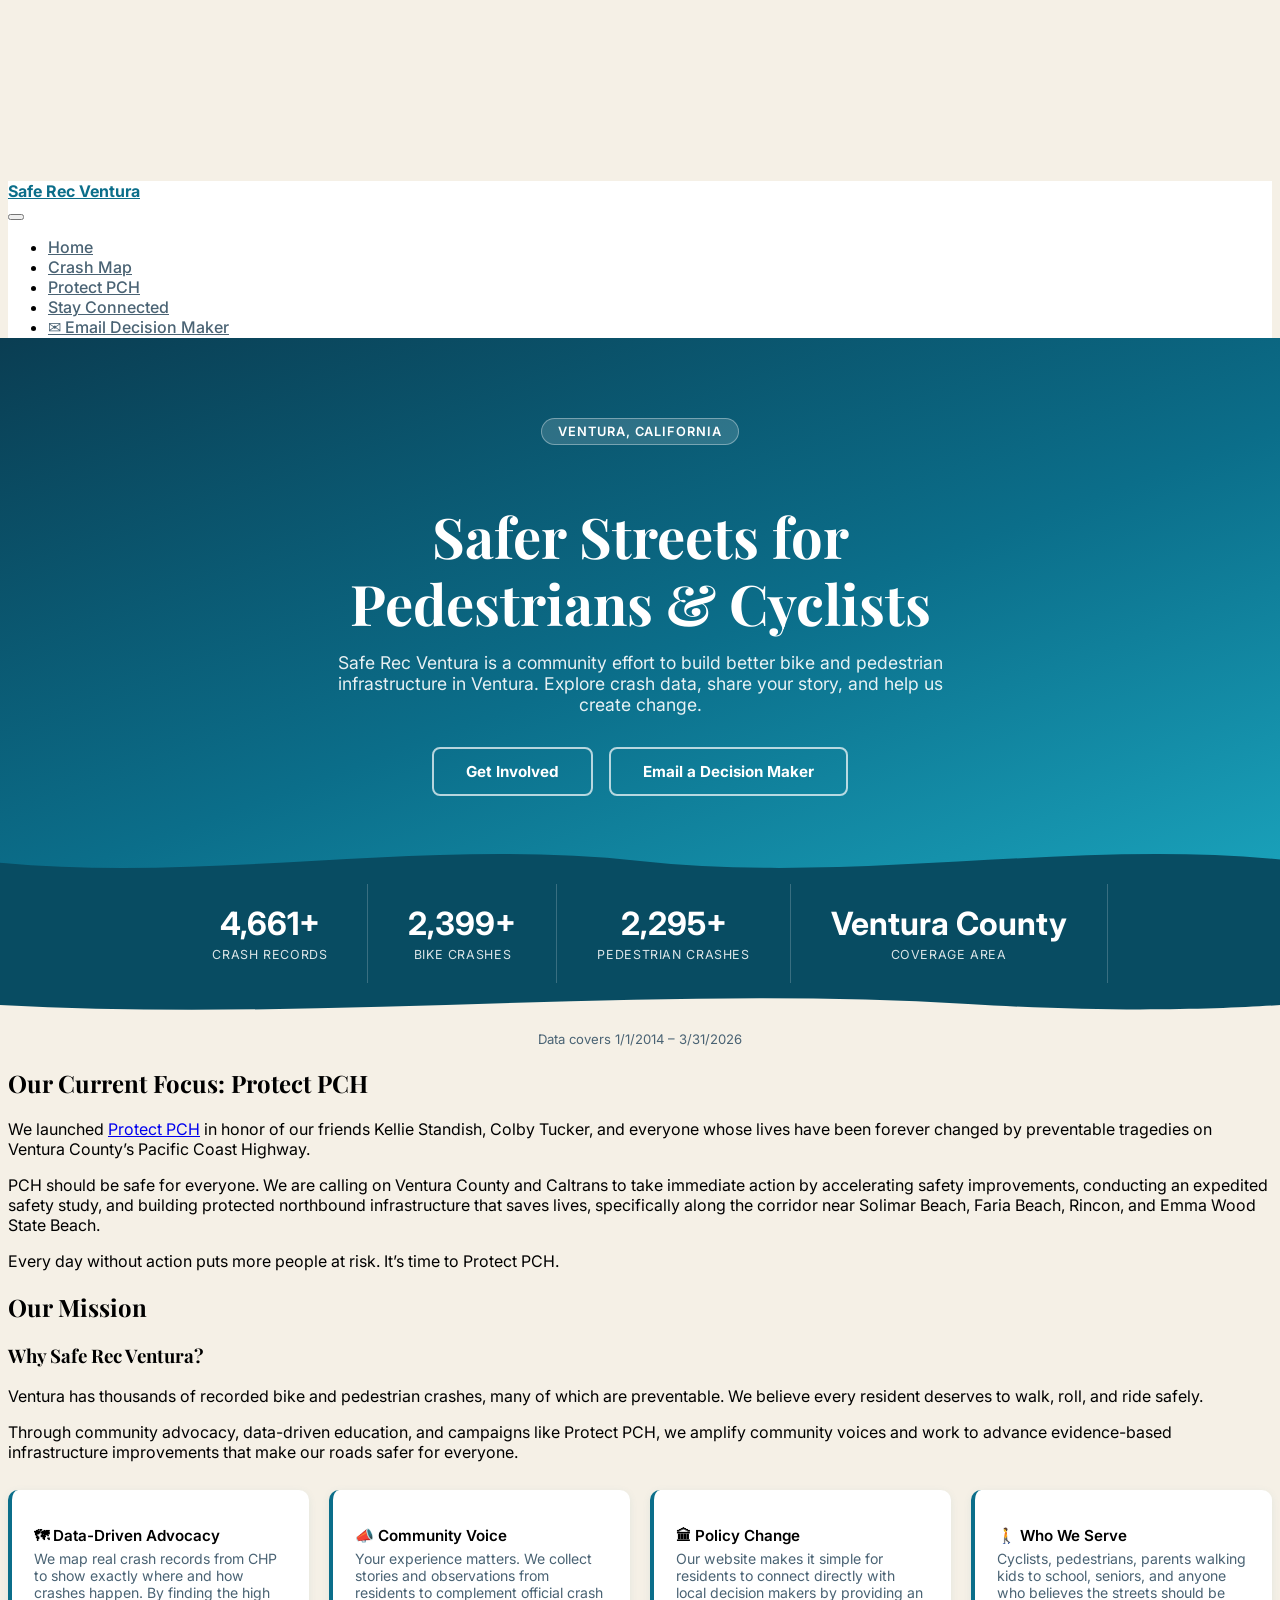
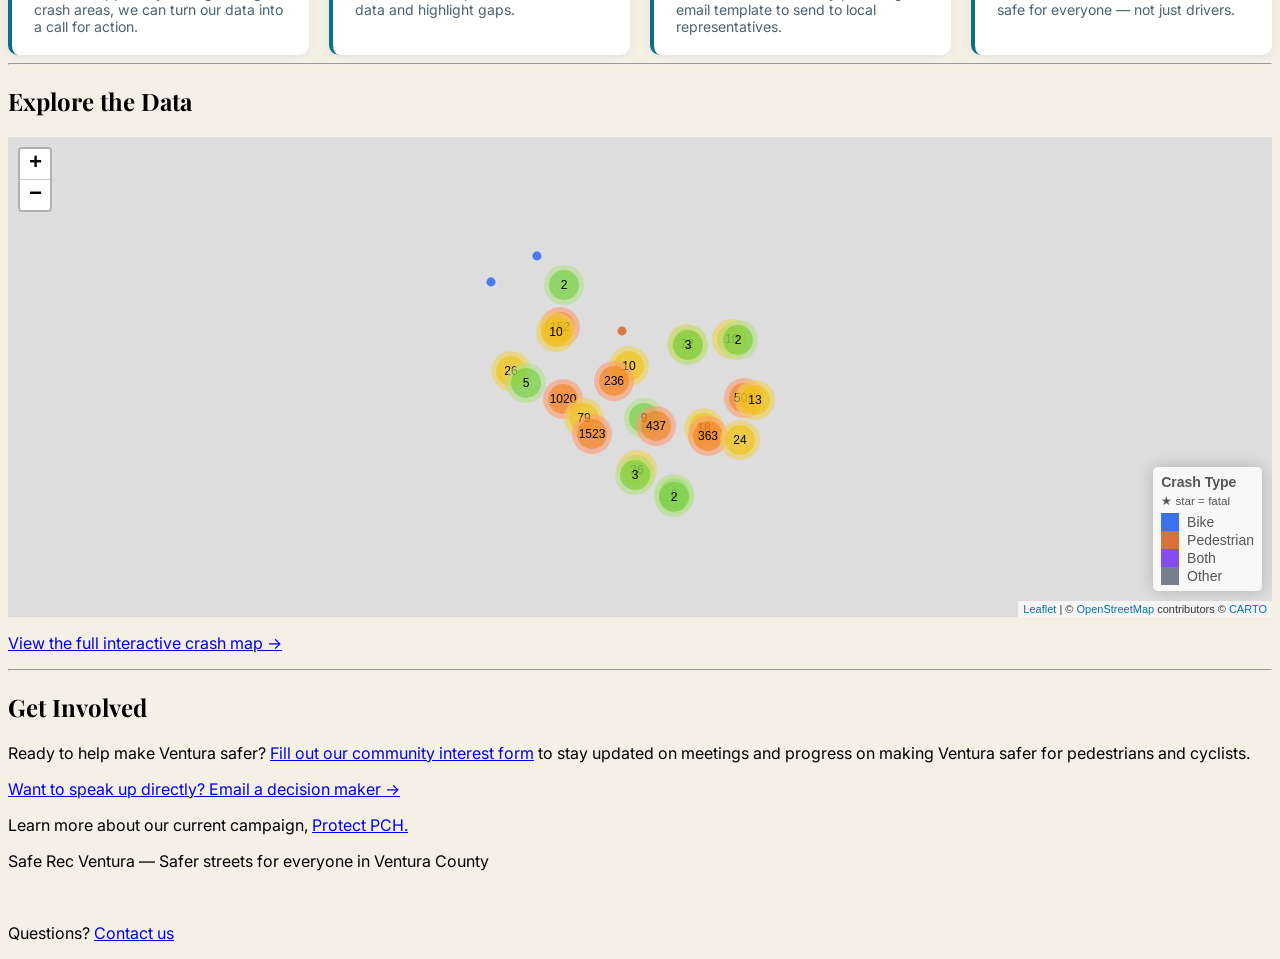
==== commit 4708ccea: "Update broken links and index page" ====
--- a/docs/index.html
+++ b/docs/index.html
@@ -154,7 +154,7 @@
 <div class="hero">
   <div class="hero-badge">Ventura, California</div>
   <h1>Safer Streets for <br>Pedestrians &amp; Cyclists</h1>
-  <p>Safe Rec Ventura is a community effort to build better bike and pedestrian infrastructure in Ventura. Explore crash data, share your story, and help us push for change.</p>
+  <p>Safe Rec Ventura is a community effort to build better bike and pedestrian infrastructure in Ventura. Explore crash data, share your story, and help us create change.</p>
   <div class="hero-ctas">
     <a href="get-involved.html" class="btn-hero-outline">Get Involved</a>
     <a href="take-action.html" class="btn-hero-outline">Email a Decision Maker</a>
@@ -215,8 +215,8 @@
 <h2 class="anchored" data-anchor-id="explore-the-data">Explore the Data</h2>
 <div class="cell">
 <div class="cell-output-display">
-<div id="htmlwidget-810674250e6489b55118" style="width:100%;height:480px;" class="leaflet html-widget"></div>
-<script type="application/json" data-for="htmlwidget-810674250e6489b55118">{"x":{"options":{"crs":{"crsClass":"L.CRS.EPSG3857","code":null,"proj4def":null,"projectedBounds":null,"options":{}}},"calls":[{"method":"addProviderTiles","args":["CartoDB.Positron",null,null,{"errorTileUrl":"","noWrap":false,"detectRetina":false}]},{"method":"addCircleMarkers","args":[[34.279541015625,34.28247833251953,34.19765853881836,34.18997573852539,34.4302185,34.26442,34.27692009,34.28536081,34.19079208374023,34.15320205688477,34.17572784423828,34.27825164794922,34.21899795532227,34.19838333129883,34.23126983642578,34.26169967651367,34.34673309326172,34.17823028564453,34.26974868774414,34.43014526367188,34.26996706,34.1866399,34.23276901245117,34.17350859,34.26580047607422,34.26723861694336,34.28216171264648,34.15122985839844,34.35276031494141,34.28778457641602,34.17533111572266,34.17337,34.20792007446289,34.27562713623047,34.34337997436523,34.28973007202148,34.29332006,34.27902003,34.24840679,34.26493011,34.26489205,34.35186386108398,34.28083801269531,34.18254852294922,34.20288848876953,34.35356521606445,34.16609191894531,34.17735004,34.45557403564453,34.28152982,34.14751,34.16189009,34.18647384643555,34.20298004150391,34.18196868896484,34.17900085449219,34.20343017578125,34.22003555297852,34.25278854370117,34.22161102294922,34.18117631,34.17342376708984,34.1787963,34.25592732,34.28082,34.26388387,34.18112006,34.44813118,34.285378,34.35009003,34.21907275,34.21741941,34.26108968,34.28082,34.40032009,34.28153001,34.28633,34.28668008,34.27174396,34.27880007,34.12666014,34.23988563,34.22360992431641,34.2863801,34.27893829345703,34.28473,34.24259567260742,34.14205169677734,34.27169799804688,34.18809509277344,34.22427648,34.21315009,34.30909257,34.18694484,34.27936935424805,34.28580474853516,34.26013002,34.26087188720703,34.39667510986328,34.26444,34.25660705566406,34.27764129638672,34.18575003,34.18643188476562,34.19772338867188,34.23788070678711,34.27952953,34.16923106,34.18033004,34.1963996887207,34.1960571,34.17050012,34.16797,34.17436278,34.22891646,34.18624003,34.23873901367188,34.19020080566406,34.27663040161133,34.27685546875,34.20476531982422,34.24367141723633,34.19501876831055,34.22370910644531,34.22035980224609,34.17734909057617,34.28597259521484,34.27907943725586,34.28631973266602,34.25666427612305,34.27453231811523,34.27811813354492,34.28213500976562,34.20500183105469,34.15470123291016,34.44643677,34.37880122,34.11758034,34.2601203918457,34.28219604492188,34.26547241210938,34.18576812744141,34.18664169311523,34.2501106262207,34.20835876464844,34.24014663696289,34.32048416137695,34.2549934387207,34.21944808959961,34.22650909423828,34.20453262329102,34.26375579833984,34.17601013183594,34.18502426147461,34.27178573608398,34.35188293457031,34.36075592041016,34.28059387207031,34.26968765258789,34.17891311645508,34.15591049194336,34.26677322387695,34.22811508178711,34.15472030639648,34.27826309204102,34.35455703735352,34.15110397338867,34.27542877197266,34.35948944091797,34.279541015625,34.25535583496094,34.20644378662109,34.17056274414062,34.279541015625,34.20419692993164,34.26272201538086,34.16976928710938,34.27911366,34.35158455,34.26506007,34.284386,34.22115584,34.38563711,34.18187339,34.25092011,34.14187304,34.35797006,34.27951006,34.28170007,34.27373673,34.22396559,34.24408813,34.27380008,34.27125131,34.27643005,34.26994,34.2795301,34.27902009,34.28627,34.45680801,34.34029001,34.27345952,34.2737295,34.26506007,34.39919441,34.2810701,34.16623526,34.27169,34.19211706,34.30071,34.15251389,34.15033,34.15029687,34.21830533,34.18138145,34.2498094,34.28412001,34.27173001,34.26563691,34.22361695,34.27555631,34.26815414428711,34.28644180297852,34.27898788452148,34.27180006,34.44796005,34.20529937744141,34.24239349365234,34.27167892456055,34.22433853149414,34.27537155151367,34.18466186523438,34.26528713,34.26443099975586,34.211643,34.44773483276367,34.21716690063477,34.22941589355469,34.27048873901367,34.20226116,34.27308008,34.27757004,34.18838472,34.27901011,34.17344002,34.27689004,34.20341873168945,34.17982004,34.21080017089844,34.26084136962891,34.22352981567383,34.23252105712891,34.44596099853516,34.23718643188477,34.27893447875977,34.18830108642578,34.26839433,34.34747003,34.26486003,34.2415301,34.21148556,34.15616,34.22112361,34.18429732,34.17739486694336,34.27492904663086,34.39553833007812,34.199,34.17371437,34.19636,34.1774201,34.17733007,34.19707009,34.19004004,34.21373006,34.2384155,34.20296012,34.18583679199219,34.27925872802734,34.28081130981445,34.27899932861328,34.4008903503418,34.20016098022461,34.22360610961914,34.15428924560547,34.21921157836914,34.27554321289062,34.26435852050781,34.26798248291016,34.22360992431641,34.27398300170898,34.27174758911133,34.24139404296875,34.35441970825195,34.18832015991211,34.28800964355469,34.44200897216797,34.26388168334961,34.278246,34.28659820556641,34.2812385559082,34.22426986694336,34.23334121704102,34.27901077270508,34.18280029296875,34.17418670654297,34.19770050048828,34.27350234985352,34.18989944458008,34.25972747802734,34.4424707,34.21872,34.18319341,34.15575681,34.28435491,34.219127,34.21871566772461,34.259267,34.42216079,34.24440523,34.41538559,34.27954483032227,34.26844024658203,34.40020370483398,34.23927307128906,34.17337036132812,34.19435882568359,34.40754699707031,34.42996978759766,34.26375579833984,34.22242736816406,34.44585418701172,34.24440002441406,34.38973617553711,34.26702117919922,34.26105880737305,34.18569946289062,34.28158950805664,34.23434448242188,34.2829475402832,34.20455169677734,34.26546096801758,34.25730133056641,34.14982223510742,34.31048583984375,34.19635009765625,34.22905349731445,34.17488098144531,34.23710632324219,34.25843811035156,34.26035308837891,34.22547149658203,34.3853759765625,34.19751739501953,34.15785217285156,34.22176742553711,34.18995666503906,34.24319839477539,34.14751052856445,34.27947235107422,34.26324844360352,34.19768905639648,34.21908950805664,34.2674446105957,34.27131652832031,34.17569732666016,34.22567749023438,34.27103424072266,34.42977905273438,34.21474838256836,34.4141960144043,34.14780044555664,34.27824783325195,34.19245910644531,34.17734527587891,34.21944808959961,34.20455551147461,34.19036865234375,34.36367034912109,34.26273727416992,34.20626831054688,34.20832443237305,34.19921875,34.22673034667969,34.28083801269531,34.26694107055664,34.17968368530273,34.21944046020508,34.19004058837891,34.22328948974609,34.27795028686523,34.27950668334961,34.17734527587891,34.1734504699707,34.19036865234375,34.26529693603516,34.19900131225586,34.36017227172852,34.24695205688477,34.28107833862305,34.20375442504883,34.24586486816406,34.19020080566406,34.16100311279297,34.23832702636719,34.27953338623047,34.25149917602539,34.26130294799805,34.16842651367188,34.17413711547852,34.23983383178711,34.21899032592773,34.2430534362793,34.42009002,34.2782567,34.24045,34.44192577,34.26085,34.26298391,34.27183003,34.21259887,34.21842472,34.26601393,34.27174956,34.17321,34.23545534,34.22364001,34.27911717,34.23207752,34.18191732,34.18116004,34.29417,34.17778009,34.29433795,34.28801004,34.27657102,34.39945001,34.35477009,34.16742747,34.1777924,34.2821228,34.2788001,34.29063046,34.27174,34.22184001,34.25722001,34.21979944,34.14791503,34.27641558,34.21945432,34.26357402,34.43418157,34.35241543,34.29507951,34.27826,34.23839895,34.26073576,34.39677635,34.27504581,34.28176001,34.27840443,34.17668122,34.2717001,34.29470006,34.27180294,34.27887284,34.28509,34.27800004,34.22972099,34.26159245,34.27174001,34.27380008,34.27688004,34.27817,34.29066009,34.22330234,34.17907862,34.27081508,34.28081,34.21786108,34.26810003,34.27311,34.17937,34.161759,34.27901077270508,34.25259017944336,34.27757835,34.26507323,34.27907180786133,34.278982,34.21926216,34.19492340087891,34.15422745,34.26310465,34.23252105712891,34.21690368652344,34.19492340087891,34.20791625976562,34.27162170410156,34.26308441162109,34.44459915161133,34.17903137207031,34.26363754272461,34.28839874267578,34.17080007,34.23646926879883,34.26080703735352,34.27901077270508,34.22367095947266,34.21073913574219,34.28623962402344,34.27169039,34.4484977722168,34.21950912475586,34.18827056884766,34.44774009,34.27761077880859,34.28237476,34.27550506591797,34.15195846557617,34.27168655395508,34.44848251342773,34.17708969116211,34.27603530883789,34.21179962158203,34.39978408813477,34.39775848388672,34.17863082885742,34.27843856811523,34.44829177856445,34.27828216552734,34.17818069458008,34.45398712158203,34.14995193481445,34.18986892700195,34.17691802978516,34.26277451,34.28961452,34.26793008,34.23727002,34.23296468,34.269417,34.26847011,34.17452536,34.276884,34.26085,34.26846627,34.17897796630859,34.17596119,34.2378901,34.23576651,34.21447008,34.19896964,34.17887033,34.27181009,34.24394727,34.21521005,34.27023546,34.45252645,34.27367011,34.27871007,34.17092132568359,34.27901077270508,34.18383407592773,34.2167854309082,34.44837188720703,34.27538681030273,34.24168014526367,34.35323002,34.44794082641602,34.23836898803711,34.18535614013672,34.170166015625,34.18830108642578,34.18022426,34.28784959,34.21676254272461,34.28314971923828,34.22037477,34.26441,34.21216201782227,34.22737884521484,34.218017578125,34.27901077270508,34.2078857421875,34.17938995361328,34.27168003,34.39620971679688,34.24930572509766,34.19768524169922,34.19001007080078,34.27425003,34.26192092895508,34.3526496887207,34.27801132202148,34.21949001,34.16513004,34.16977011,34.17173452,34.18626011,34.19685206,34.21190007,34.18992,34.19900001,34.20134554,34.20221582,34.17586468,34.17735004,34.21041488647461,34.17735004,34.195041,34.20604011,34.17275006,34.21687007,34.18278004,34.19149529,34.27169036865234,34.23101806640625,34.1471061706543,34.21919250488281,34.19689178466797,34.18944803,34.21906165,34.16594002,34.18555697,34.1689453125,34.17370004,34.17187001,34.15473003,34.1666707,34.22112361,34.15412814,34.21869557,34.16978009,34.21904008,34.15478009,34.20288467407227,34.16540145874023,34.18432235717773,34.26450729370117,34.40652084350586,34.27887725830078,34.27435684204102,34.26406478881836,34.18188095092773,34.3510856628418,34.17958068847656,34.20452499389648,34.27901077270508,34.26631164550781,34.22649002075195,34.24153137207031,34.22360610961914,34.26493835449219,34.34054946899414,34.26441955566406,34.21001052856445,34.19900894165039,34.15731430053711,34.18850326538086,34.22021484375,34.27169036865234,34.1531982421875,34.203474,34.19506072998047,34.15922546386719,34.19510269165039,34.1900520324707,34.21852111816406,34.18659591674805,34.26100921630859,34.26448059082031,34.19612503051758,34.1968879699707,34.18022155761719,34.22120666503906,34.21535873413086,34.12200164794922,34.29758071899414,34.16201019287109,34.43730163574219,34.1963996887207,34.17670059204102,34.19771194458008,34.19768524169922,34.18258666992188,34.24362182617188,34.16978073120117,34.27828598022461,34.26491546630859,34.28642654418945,34.17341995239258,34.21949768066406,34.26505661010742,34.22211074829102,34.25461959838867,34.18165969848633,34.20161819458008,34.20341110229492,34.28150939941406,34.22938919067383,34.28149795532227,34.17604446411133,34.22357940673828,34.25962066650391,34.27627182006836,34.22221795,34.42472069,34.17602003,34.44456100463867,34.42989455,34.27138762,34.24077987670898,34.17535018920898,34.31517005,34.08226689,34.05108,34.27870941162109,34.16141128540039,34.20294952392578,34.44710414,34.27369402,34.1790885925293,34.20634841918945,34.3358994,34.19294007,34.3967399597168,34.21633911132812,34.07433700561523,34.35386276245117,34.1626091003418,34.20265197753906,34.32036972045898,34.29084396362305,34.14102935791016,34.39094543457031,34.23444747924805,34.34490585327148,34.26374435424805,34.21221923828125,34.28853988647461,34.20478820800781,34.19520950317383,34.175454,34.26030349731445,34.24381637573242,34.04850769042969,34.40979766845703,34.27943420410156,34.42240905761719,34.34267044067383,34.28543090820312,34.21434020996094,34.4481315612793,34.38975143432617,34.1916618347168,34.2757568359375,34.25352096557617,34.361083984375,34.1950798034668,34.30315017700195,34.36632919311523,34.39675903320312,34.32137680053711,34.31307601928711,34.21789932250977,34.43238067626953,34.28670883178711,34.24866485595703,34.21150970458984,34.34574890136719,34.26363754272461,34.27840042114258,34.18492889404297,34.26343154907227,34.20218276977539,34.19772338867188,34.42469787597656,34.21641540527344,34.20644378662109,34.17458343505859,34.4000129699707,34.17873001098633,34.19038772583008,34.1970100402832,34.18191146850586,34.27687835693359,34.27311706542969,34.34441757202148,34.29143142700195,34.25803375244141,34.15472030639648,34.26105499267578,34.19238662719727,34.22889709472656,34.29130172729492,34.25453186035156,34.15472030639648,34.22810745239258,34.15473175048828,34.24152755737305,34.17855453491211,34.15154266357422,34.25433349609375,34.1469841003418,34.26492691040039,34.25939178466797,34.16849136352539,34.23695373535156,34.27946853637695,34.21452331542969,34.1419677734375,34.23805999755859,34.21119689941406,34.17752838134766,34.40864944458008,34.17607116699219,34.09103775024414,34.2765007019043,34.16842651367188,34.41603851318359,34.19625091552734,34.20452880859375,34.20615768432617,34.18991088867188,34.28140258789062,34.21893692016602,34.21889877319336,34.27202606201172,34.27515029907227,34.19772338867188,34.17343521118164,34.1966438293457,34.21433639526367,34.27493286132812,34.26359176635742,34.28602981567383,34.19755935668945,34.27827835083008,34.173885,34.206298828125,34.21895217895508,34.22320938110352,34.2562141418457,34.22925186157227,34.17568588256836,34.28038787841797,34.19900131225586,34.18125534057617,34.16117858886719,34.19514083862305,34.27399063110352,34.18992614746094,34.20017623901367,34.23500061035156,34.28083801269531,34.18128967285156,34.27599716186523,34.19087982177734,34.19521331787109,34.21908187866211,34.20454025268555,34.17332458496094,34.20646286010742,34.25634384155273,34.21535491943359,34.28216171264648,34.20455932617188,34.27646255493164,34.19003677368164,34.2247428894043,34.28508758544922,34.29487228393555,34.26886749267578,34.19509887695312,34.27490615844727,34.19504928588867,34.27696990966797,34.17276763916016,34.17480087280273,34.21899032592773,34.21187591552734,34.2584114074707,34.27251434326172,34.14741134643555,34.19768524169922,34.28144073486328,34.15158843994141,34.16757583618164,34.16102981567383,34.1839714050293,34.26047897338867,34.27167892456055,34.20961380004883,34.1824836730957,34.24259185791016,34.26490020751953,34.27605438232422,34.24797821044922,34.29653966,34.28216003,34.15660002,34.26506007,34.23867356,34.21772744,34.26998006,34.27154007,34.27177256,34.27137911,34.25176619,34.25849008,34.44752339,34.40116007,34.27711608,34.44794984,34.18112006,34.43013869,34.22398006,34.18444773,34.44788401,34.268472,34.27828,34.21771725,34.21720009,34.40690955,34.27164,34.30035077,34.26887009,34.27543009,34.21619573,34.2668501,34.16610008,34.23718817,34.2144,34.17345518,34.41036467,34.26506973,34.27257008,34.2165601,34.28225006,34.39553704,34.39284583,34.27543009,34.26879002,34.2812192,34.25092011,34.26616123,34.22637641,34.22397733,34.21071436,34.25494491,34.447794,34.26275537,34.34029001,34.4002165,34.27762191,34.26256009,34.27257496,34.27004664,34.22542079,34.22371006,34.28090145,34.220998,34.44806342,34.27681335,34.27169337,34.25829024,34.26486003,34.27828002,34.25921147,34.21775,34.30416408,34.2646401,34.26359001,34.16212032,34.26192644,34.26508109,34.29604005,34.28085,34.24665892,34.27018932,34.36157117,34.15464764,34.26660186,34.27801008,34.2810701,34.44849005,34.24284981,34.45362368,34.22228,34.27952006,34.17552007,34.26446538,34.22552472,34.34632002,34.18116005,34.21180007,34.27044785,34.21670004,34.26430882,34.26106007,34.16096012,34.27554006,34.26507058,34.28277885,34.23548885,34.18763003,34.17846003,34.26556075,34.26895005,34.28670006,34.2718,34.44795879,34.27174001,34.27286322,34.28213009,34.27879512,34.26421005,34.16143795,34.14778002,34.19961589,34.34778008,34.27976643,34.26293426,34.2852285,34.22880089,34.18966863,34.20553067,34.23891796,34.28605003,34.26284685,34.27269691,34.27165,34.27288003,34.20741647,34.27688,34.14777009,34.16112007,34.28082004,34.27951001,34.28081,34.27538892,34.28461837768555,34.26531219482422,34.24905,34.26976013183594,34.28176116943359,34.25249862670898,34.28643002,34.15590211,34.26795502,34.44837994,34.27901262,34.27170181274414,34.27368927001953,34.27901077270508,34.27893829345703,34.26815395,34.21054077148438,34.22156524658203,34.27019506,34.22350692749023,34.1861572265625,34.19906997680664,34.26448440551758,34.27169799804688,34.27901077270508,34.27207565307617,34.22579574584961,34.22352600097656,34.22918701171875,34.2194938659668,34.20853042602539,34.27762897,34.15029144287109,34.44321009,34.19183731079102,34.39944839477539,34.17180252075195,34.2717399597168,34.2854118347168,34.39778900146484,34.28620910644531,34.19943618774414,34.24429007,34.28190866,34.27896118164062,34.28281021118164,34.16208267211914,34.18659973144531,34.39558792114258,34.2891960144043,34.44197463989258,34.28638076782227,34.2753791809082,34.22370529174805,34.17620086669922,34.18413543701172,34.21770477294922,34.19488525390625,34.27901077270508,34.44756698608398,34.27368927001953,34.22984313964844,34.28625106811523,34.22931289672852,34.27922058105469,34.26441955566406,34.18705749511719,34.22370910644531,34.16361999511719,34.2717399597168,34.44789886474609,34.25549697875977,34.15193557739258,34.18291854858398,34.29351806640625,34.44170379638672,34.28021621704102,34.17066192626953,34.224365234375,34.2689392,34.16235312,34.17252078,34.19437807,34.19173456,34.23321068,34.27165985107422,34.2729638,34.27886406,34.27224004,34.44849619,34.29473001,34.28668008,34.22228002,34.27956,34.26605512,34.22184001,34.28359315,34.16241403,34.26528459,34.27901004,34.35221421,34.26887009,34.27864002,34.18037,34.2241096496582,34.27730007,34.3493565,34.2670201,34.2667389,34.27478011,34.17813008,34.17191,34.15291,34.21918205,34.22743563,34.22399961,34.19004004,34.2828001,34.28212456,34.24177009,34.16593738,34.189938,34.18631744384766,34.15557003,34.27826,34.28082004,34.27667306,34.26398443,34.18103734,34.27164840698242,34.28626001,34.17181015014648,34.28281021118164,34.20790863037109,34.22796249389648,34.26475986,34.44300842285156,34.16630172729492,34.26458007,34.26448003,34.27170181274414,34.25722122192383,34.22370529174805,34.39758682250977,34.2764778137207,34.23138427734375,34.45338821411133,34.18991851806641,34.1879997253418,34.27543640136719,34.22712326049805,34.18658828735352,34.18187713623047,34.24420928955078,34.2192115,34.22079086303711,34.29312133789062,34.2717399597168,34.282827,34.28287283,34.19824981689453,34.27001953125,34.27406064,34.17893218994141,34.2862548828125,34.40060424804688,34.20016098022461,34.18572998046875,34.24414461,34.19953918457031,34.21626281738281,34.2269287109375,34.17881011962891,34.22100830078125,34.15398025512695,34.18702206,34.26631002,34.26887009,34.29655838012695,34.22367095947266,34.25961303710938,34.16634750366211,34.21825408935547,34.21548461914062,34.44837188720703,34.23862075805664,34.22097015380859,34.17229843139648,34.20729827880859,34.17742919921875,34.40068054199219,34.15469741821289,34.43500900268555,34.19510269165039,34.19625091552734,34.27668217,34.2717399597168,34.27000045776367,34.18312454223633,34.16032791137695,34.28487777709961,34.28241741,34.20797348022461,34.23883056640625,34.21828079223633,34.23431396484375,34.27828009,34.20451736450195,34.16233444213867,34.26359001,34.21637899,34.26267309,34.16100002,34.27828306,34.20769500732422,34.18241500854492,34.28539001,34.17364501953125,34.1842041015625,34.22762722,34.27901077270508,34.27312088012695,34.19246004,34.19002003,34.22669679,34.18132009,34.21173004,34.20213233,34.17270001,34.19369978,34.19239057,34.1659401,34.20449005,34.18255004,34.17337001,34.23131561279297,34.23644638061523,34.20516204833984,34.35401916503906,34.24177009,34.19509209,34.21899008,34.22575765,34.18658527,34.23452835,34.16539106,34.19003923,34.21087721,34.15115008,34.19696807861328,34.21848297119141,34.28107070922852,34.18700408935547,34.27830123901367,34.17340008,34.167983,34.21906165,34.15357,34.18397005,34.21906165,34.17643727,34.25621005,34.18552017211914,34.27825927734375,34.20107108,34.17364501953125,34.20045,34.19640213,34.19766002,34.19829940795898,34.17272186279297,34.20262001,34.20304911,34.20454,34.19030318,34.17558006,34.20056004,34.17336798,34.19742614,34.19504011,34.21313353,34.16318446,34.21369004,34.22575765,34.20017772,34.17743233,34.16909511,34.19758,34.22852346,34.15472,34.21935008,34.17073001,34.21912718,34.21162721,34.20629,34.20537337,34.22112722,34.20289011,34.20019045,34.19897,34.19771007,34.19785009,34.18189003,34.18130003,34.21901165,34.14884806,34.21894012,34.40127182006836,34.17893744,34.22357940673828,34.17589,34.20629119873047,34.34738922119141,34.20166015625,34.44290161132812,34.28242492675781,34.27175140380859,34.27180099487305,34.17977142333984,34.21775054931641,34.26403045654297,34.27836608886719,34.2458610534668,34.19209671020508,34.27109909057617,34.22995376586914,34.21904373168945,34.35515594482422,34.28081893920898,34.2291374206543,34.20975875854492,34.25849151611328,34.22360992431641,34.2782096862793,34.1546745300293,34.20478820800781,34.18999099731445,34.28081893920898,34.27178955078125,34.2652587890625,34.20632934570312,34.2072868347168,34.17724227905273,34.27907180786133,34.20503997802734,34.15841293334961,34.19899749755859,34.26034927368164,34.22719955444336,34.273682,34.19635009765625,34.2808,34.27328109741211,34.16922378540039,34.23907089233398,34.19005966186523,34.28083038330078,34.24316024780273,34.23120498657227,34.19741439819336,34.22465896606445,34.25576400756836,34.25774002075195,34.16976928710938,34.26998138427734,34.20455169677734,34.40068054199219,34.17453384399414,34.22360229492188,34.21013641357422,34.19771194458008,34.18700408935547,34.228759765625,34.19689178466797,34.20172882080078,34.29247283935547,34.2338752746582,34.27178955078125,34.27688217163086,34.27953720092773,34.23711395263672,34.17597961425781,34.27951049804688,34.18835067749023,34.19296264648438,34.1474609375,34.28128814697266,34.27800369262695,34.27827835083008,34.27828216552734,34.40753555297852,34.20793151855469,34.26052093505859,34.19905471801758,34.20643997192383,34.21923828125,34.27167892456055,34.28083038330078,34.19953918457031,34.27085876464844,34.17594528198242,34.35020065307617,34.28012084960938,34.24319839477539,34.2795295715332,34.30029678344727,34.2004508972168,34.17758560180664,34.35372161865234,34.2717399597168,34.28107070922852,34.39938735961914,34.16593933105469,34.18991851806641,34.18057250976562,34.27956008911133,34.1558837890625,34.27901077270508,34.39688873291016,34.44705581665039,34.27180099487305,34.16025161743164,34.16883087158203,34.18838119506836,34.28908538818359,34.21805953979492,34.27133698,34.26367768,34.15853,34.15677552,34.28340138,34.17484023,34.22111892700195,34.27139781,34.28961181640625,34.18999862670898,34.18126939,34.28314590454102,34.19369888305664,34.45171503,34.36068566,34.17256927490234,34.423,34.20274353027344,34.539,34.20009,34.40540689,34.1963,34.15569734,34.1935,34.34098711,34.19866561889648,34.16159057617188,34.37897941,34.17781,34.23171892,34.4222705,34.21908187866211,34.30272903,34.22937393188477,34.2004508972168,34.28843346,34.33463011,34.20454025268555,34.21948623657227,34.18839645385742,34.21760177612305,34.22111892700195,34.177355,34.38425827026367,34.24618911743164,34.26240158081055,34.18193054199219,34.17742156982422,34.29026031494141,34.1705207824707,34.17324066162109,34.19029998779297,34.09157180786133,34.35998916625977,34.53167343139648,34.18450927734375,34.35359954833984,34.31194686889648,34.27466583251953,34.24360656738281,34.2322998046875,34.27687835693359,34.17439270019531,34.2565803527832,34.28142929077148,34.23263549804688,34.13401031494141,34.37057495117188,34.28149795532227,34.39730834960938,34.32056045532227,34.09746551513672,34.19742584228516,34.27816772460938,34.33371353149414,34.15473937988281,34.28202819824219,34.25614166259766,34.20427322387695,34.16593933105469,34.18741989135742,34.16990661621094,34.1798210144043,34.22113037109375,34.15449905395508,34.29685211181641,34.19245147705078,34.40148162841797,34.21712875366211,34.24041748046875,34.20632171630859,34.19900131225586,34.17821502685547,34.13694763183594,34.21187210083008,34.2729377746582,34.17919921875,34.27456665039062,34.18104934692383,34.24610137939453,34.18238830566406,34.21626663208008,34.15065002441406,34.29233551025391,34.20548248291016,34.28216171264648,34.26506042480469,34.179893,34.40032196044922,34.15702819824219,34.20169067382812,34.15285110473633,34.17873001098633,34.16104125976562,34.20429992675781,34.25849151611328,34.17034530639648,34.35857009887695,34.17919921875,34.25985336303711,34.29349136352539,34.42229843139648,34.2178840637207,34.23120498657227,34.17572402954102,34.26107406616211,34.27606964111328,34.30059432983398,34.26035308837891,34.21762084960938,34.27298355102539,34.279541015625,34.21574783325195,34.16598892211914,34.26685333251953,34.18394470214844,34.26482391357422,34.49760818481445,34.28012084960938,34.29015731811523,34.26203918457031,34.18587875366211,34.14103317260742,34.21875762939453,34.23686981201172,34.41537857055664,34.20560836791992,34.05210876464844,34.28455352783203,34.27801132202148,34.19768142700195,34.23403167724609,34.28882598876953,34.18996047973633,34.17369842529297,34.44752883911133,34.19773101806641,34.27892684936523,34.17598342895508,34.14379501342773,34.15785217285156,34.1900634765625,34.21761703491211,34.14780044555664,34.22003173828125,34.27169036865234,34.2614860534668,34.23703002929688,34.17987442016602,34.21893692016602,34.27776718139648,34.19078063964844,34.18666076660156,34.17324066162109,34.21944808959961,34.352772,34.28376007080078,34.27253341674805,34.17527389526367,34.23355484008789,34.2714729309082,34.20503997802734,34.28068542480469,34.15472030639648,34.14751815795898,34.20454025268555,34.22756576538086,34.28085708618164,34.18984985351562,34.17344665527344,34.23520278930664,34.29012680053711,34.26657485961914,34.15026473999023,34.16120910644531,34.279541015625,34.15479278564453,34.31690216064453,34.21944808959961,34.14920425415039,34.25804901123047,34.15473556518555,34.24019622802734,34.17604064941406,34.24201965332031,34.24908447265625,34.17351150512695,34.28776931762695,34.16456604003906,34.17376708984375,34.22739410400391,34.2292594909668,34.21921920776367,34.24161529541016,34.27226638793945,34.34268188476562,34.2265510559082,34.26298522949219,34.3236083984375,34.27825927734375,34.25343704223633,34.28214263916016,34.17560958862305,34.23873519897461,34.17061996459961,34.2123908996582,34.21433639526367,34.20165634155273,34.18450164794922,34.18990325927734,34.1908073425293,34.22725296020508,34.28472137451172,34.26492691040039,34.21912002563477,34.26669692993164,34.26144409179688,34.27694702148438,34.27224349975586,34.1732177734375,34.1472282409668,34.26101684570312,34.30879592895508,34.08425903320312,34.34638214111328,34.22287750244141,34.21924591064453,34.22999572753906,34.1474494934082,34.14739227294922,34.22929000854492,34.21893692016602,34.18667984008789,34.17332458496094,34.19765853881836,34.27826309204102,34.22627639770508,34.27221298217773,34.18622207641602,34.19899749755859,34.18809509277344,34.26339340209961,34.27652740478516,34.20456314086914,34.35839080810547,34.35440826416016,34.25150680541992,34.28098297119141,34.19641494750977,34.2677116394043,34.27826309204102,34.16100311279297,34.29372406005859,34.21895980834961,34.16556549072266,34.19768524169922,34.1573371887207,34.22244644165039,34.26847457885742,34.35358428955078,34.27953338623047,34.19043731689453,34.19198989868164,34.13873672485352,34.27313995361328,34.2064094543457,34.28537750244141,34.19504165649414,34.27985763549805,34.3505973815918,34.34029388427734,34.3504524230957,34.27650833129883,34.15651321411133,34.25978469848633,34.26518249511719,34.2357292175293,34.19029998779297,34.15289306640625,34.20161819458008,34.20833969116211,34.279541015625,34.2618408203125,34.26705169677734,34.18430328369141,34.17322158813477,34.18362808227539,34.19773483276367,34.27797698974609,34.27167892456055,34.19921112060547,34.19001007080078,34.21968460083008,34.19900131225586,34.20851516723633,34.2756233215332,34.18622970581055,34.25693511962891,34.28346633911133,34.2808837890625,34.27827072143555,34.27536010742188,34.27801132202148,34.27801132202148,34.26818466186523,34.21908187866211,34.27484512329102,34.29175567626953,34.20830154418945,34.20453643798828,34.30052185058594,34.18995666503906,34.18993759155273,34.21899032592773,34.20795440673828,34.18574142456055,34.19604110717773,34.27713012695312,34.26945114135742,34.25460433959961,34.20034027099609,34.18831634521484,34.26195907592773,34.15859222412109,34.18999862670898,34.26189041137695,34.27831268310547,34.2584114074707,34.27600479125977,34.29392242431641,34.16976928710938,34.27557373046875,34.14886093139648,34.24152755737305,34.17563629150391,34.18246459960938,34.28153228759766,34.19829940795898,34.27858734130859,34.15478515625,34.17620849609375,34.20261764526367,34.15731048583984,34.16100311279297,34.26818466186523,34.21895980834961,34.20302581787109,34.17558288574219,34.18635177612305,34.22427368164062,34.25386810302734,34.23376083374023,34.27365493774414,34.21891021728516,34.20392990112305,34.21891021728516,34.19634628295898,34.16568374633789,34.26420211791992,34.28083801269531,34.19255828857422,34.28519058227539,34.27167892456055,34.25930023193359,34.27423858642578,34.20456314086914,34.19673156738281,34.20264434814453,34.2765007019043,34.26579284667969,34.27224349975586,34.19921875,34.29239654541016,34.26546478271484,34.1902961730957,34.2407341003418,34.20449066162109,34.22852345,34.2762578,34.28644,34.28282009,34.17900509,34.39564899,34.23463781,34.26084,34.21940315,34.2512414,34.2737503,34.27909364,34.22656434,34.17274002,34.27595001,34.27171708,34.28081082,34.26192003,34.26328858,34.26345009,34.22363,34.21277814,34.25021004,34.2717016,34.17283927,34.18158368,34.25503697,34.3640242,34.17924003,34.27941309,34.28081,34.29066009,34.27956004,34.27907009,34.26359001,34.27540832,34.19465006,34.27826001,34.26152314,34.2824294,34.17274521,34.1751158,34.26421005,34.1552338,34.29089062,34.17159858,34.21950903,34.29498841,34.28084007,34.3366941,34.29237401,34.45165002,34.28081175,34.26106007,34.27712009,34.35094002,34.27179012,34.2717401,34.27237004,34.27793449,34.23229196,34.29017949,34.28643354,34.2262756,34.27951006,34.2587162,34.26089939,34.24682005,34.26497593,34.26346996,34.22093367,34.16949823,34.1486543,34.18837007,34.16107104,34.25999079,34.2863769,34.23207995,34.16026382,34.1656325,34.1516,34.20585628,34.42862133,34.2699701,34.26941822,34.19672005,34.14919005,34.34165255,34.26193008,34.27060924,34.1949407,34.25961012,34.28988008,34.15159004,34.2808268,34.19254197,34.14084306,34.27680001,34.23658007,34.16082386,34.25013136,34.35462008,34.35603002,34.22798001,34.4272478,34.27600002,34.23861999,34.2204391,34.21775008,34.26486003,34.28685647,34.18938006,34.25227265,34.27444005,34.27998319,34.2122792,34.27180006,34.44797004,34.22363,34.28085,34.26777711,34.28213043,34.39825007,34.42336962,34.27542135,34.232499,34.1999256,34.39645965,34.22371006,34.44958305,34.27839003,34.27214782,34.26441676,34.26618002,34.22364001,34.21770002,34.27930921,34.17275042,34.29313003,34.23201173,34.17394167,34.40314753,34.27233532,34.2801,34.16144003,34.19068008,34.26546011,34.18073003,34.18213392,34.27798574,34.17859768,34.3477951,34.20788116,34.1573701,34.28594584,34.2946599,34.17893003,34.15651,34.2718,34.29710011,34.28216004,34.17819451,34.1438212,34.27077244,34.27902009,34.29352,34.28635983,34.27168,34.27335201,34.20941116,34.26105796,34.28202,34.27314156,34.27405674,34.27173096,34.28134,34.20748788,34.27229007,34.06646905,34.21623005,34.40135009,34.21951196,34.26506007,34.26755768,34.37084801,34.27380008,34.2916101,34.27952006,34.28406586,34.27178009,34.3444401,34.3529301,34.23347031,34.23150002,34.15488007,34.23229196,34.14906713,34.15209727,34.29186295,34.25849008,34.22199909,34.17597005,34.18650007,34.22188336,34.17275823,34.26541138,34.26510157,34.28082,34.27475885,34.17598,34.27887984,34.24168759,34.17347645,34.28293,34.27902003,34.26658075,34.27181,34.17941,34.30034002,34.29501008,34.16618633,34.27180006,34.27901004,34.2758335,34.216366,34.27180006,34.2718,34.23086307,34.21926268,34.21119883,34.35264005,34.39710538,34.22088099,34.26991598,34.18345008,34.27404311,34.39759011,34.14776815,34.25849008,34.21778975,34.21512779,34.27951006,34.18645008,34.17598008,34.27880007,34.44862764,34.18186477,34.15043,34.27019003,34.26394001,34.27358007,34.27826823,34.21753816,34.1749889,34.26237722,34.28326007,34.28171157,34.36313431,34.34615558,34.26610387,34.26442002,34.21523739,34.19029998779297,34.28627002,34.2789661,34.2748,34.24042,34.39656186,34.44816055,34.1949476,34.28043007,34.27898685,34.27075461,34.27899016,34.27689004,34.17763004,34.21919227,34.21921697,34.25679,34.27277006,34.27839003,34.27165008,34.21585263,34.21599,34.34887168,34.27286825,34.22231567,34.23348322,34.26313978,34.16112007,34.26818006,34.28445008,34.30067307,34.26103856,34.27952513,34.28128712,34.2236547,34.27682002,34.17607,34.26549555,34.27939058,34.26000011,34.27154007,34.21926216,34.2668112,34.18195051,34.4485319,34.1819262,34.23481311,34.30095855,34.22360823,34.36650843,34.1447101,34.26445007324219,34.27400970458984,34.27886962890625,34.2717399597168,34.26996612548828,34.26441955566406,34.2717399597168,34.25639343261719,34.27901840209961,34.29352188110352,34.28130722045898,34.28176498413086,34.27836227416992,34.28250885009766,34.26441,34.28580992,34.2592853,34.40269987,34.28751963,34.28253936767578,34.27903747558594,34.28992080688477,34.271728515625,34.21824439,34.22361001,34.22358055,34.27165047,34.21140011,34.27801008,34.29244825,34.22797953,34.22159957885742,34.21089935302734,34.2789306640625,34.30281801,34.27826001,34.26810003,34.22352981567383,34.2147331237793,34.19156646728516,34.2557901,34.27757004,34.26810003,34.18520355224609,34.17300033569336,34.23563003540039,34.22352600097656,34.20726007,34.26279830932617,34.27478011,34.28170007,34.21439361572266,34.44546127319336,34.16431427001953,34.447494,34.17230606079102,34.44665908813477,34.39758682250977,34.27907562255859,34.28634643554688,34.26458358764648,34.29583358764648,34.27513885498047,34.28630828857422,34.29713439941406,34.27727890014648,34.28966522216797,34.27901077270508,34.23520278930664,34.26987457275391,34.18709182739258,34.35265773,34.44763565063477,34.27042007446289,34.44746017456055,34.2630729675293,34.19440389,34.26084136962891,34.23209004,34.22367743,34.24092483520508,34.17800903320312,34.17840194702148,34.27901840209961,34.44768142700195,34.44804763793945,34.27903747558594,34.25506,34.21718978881836,34.22198867797852,34.22897338867188,34.29311370849609,34.17289352416992,34.21821212768555,34.29482650756836,34.28082006,34.27109909057617,34.17939758300781,34.1721401,34.19274520874023,34.17699432373047,34.21752865,34.22097015380859,34.28630065917969,34.44139862060547,34.26342391967773,34.16445541381836,34.17956161499023,34.21764755249023,34.18756866455078,34.16329193115234,34.44224166870117,34.16523742675781,34.44144058227539,34.18120193481445,34.16705703735352,34.25519180297852,34.27951585,34.25575761,34.23711776733398,34.18498992919922,34.17692565917969,34.17873382568359,34.18191146850586,34.23247528076172,34.15192794799805,34.17959594726562,34.18605422973633,34.28392028808594,34.28392028808594,34.27651596069336,34.27901077270508,34.28800964355469,34.23855590820312,34.44783020019531,34.18346786499023,34.17812415,34.16470562,34.29352188110352,34.27234866,34.2821138,34.26299009,34.23076248168945,34.23802185058594,34.27778953,34.27165985107422,34.16328430175781,34.2236442565918,34.27751541137695,34.19078063964844,34.28633117675781,34.27164840698242,34.26568603515625,34.17968368530273,34.27167510986328,34.18762588500977,34.23840713500977,34.2249870300293,34.21329116821289,34.18435668945312,34.18704223632812,34.18520355224609,34.24169540405273,34.18063354492188,34.14390563964844,34.40210342407227,34.22228240966797,34.27587127685547,34.27682113647461,34.21781921386719,34.22916030883789,34.26084136962891,34.2154426574707,34.23727035522461,34.26024627685547,34.27899932861328,34.21929550170898,34.24996185302734,34.27169799804688,34.17160034179688,34.399169921875,34.4495964050293,34.39899063110352,34.25186920166016,34.22302627563477,34.27901077270508,34.22369384765625,34.28467178344727,34.22352981567383,34.45432281494141,34.27334213256836,34.40134811401367,34.21716690063477,34.23179626464844,34.26642990112305,34.2716178894043,34.27181243896484,34.18838882446289,34.17155456542969,34.22918701171875,34.17724609375,34.44983008,34.14980578,34.39855124,34.28638,34.18994552,34.17648696899414,34.28548812866211,34.27193962,34.18607669,34.30106347,34.27537643,34.14874336,34.44787403,34.27150978,34.27826008,34.24909006,34.27825008,34.2729186,34.27478011,34.28192413,34.20342524,34.24154212,34.27175006,34.26106007,34.26528453,34.181539,34.22877009,34.27799506,34.17830352,34.26671196,34.2021761,34.21609591,34.17346582,34.34485614,34.19924004,34.25741499,34.26490672,34.27164577,34.39678271,34.27199333,34.26639308,34.21959011,34.27166748046875,34.28297002,34.21775,34.19768504,34.15715002,34.17569725,34.19246008,34.17735004,34.2003501,34.17510106,34.27174219,34.27169012,34.27151002,34.15553352,34.17518681,34.17721277,34.20162974,34.17739,34.27900684,34.26810003,34.17234921,34.28077,34.18554988,34.21675005,34.28293,34.18839014,34.34411917,34.15482004,34.26814055,34.27899169921875,34.24264515,34.22349166870117,34.18825149536133,34.27513122558594,34.17824172973633,34.19165802001953,34.17875289916992,34.29066009,34.28196005,34.18077850341797,34.19650650024414,34.17439270019531,34.21052932739258,34.27175006,34.22269821166992,34.23100662231445,34.39848327636719,34.23249816894531,34.17893218994141,34.23494338989258,34.22795256,34.21650695800781,34.15047073364258,34.27106683,34.26987457275391,34.27169799804688,34.28538131713867,34.14402770996094,34.14387241,34.19953222,34.44766998291016,34.39437484741211,34.23711776733398,34.20601654052734,34.2821401,34.2239875793457,34.15158079,34.27166748046875,34.20893212,34.26359001,34.2717401,34.26416008,34.26647007,34.18544387817383,34.17311859130859,34.19906234741211,34.18153762817383,34.21540005,34.1805701,34.21409606933594,34.27901077270508,34.18008041381836,34.25514602661133,34.18242263793945,34.21576690673828,34.22158562,34.21179962158203,34.28350830078125,34.21771240234375,34.26144174,34.28082374,34.17454238,34.27896881103516,34.28540802001953,34.1857795715332,34.24261093139648,34.26084136962891,34.18569183349609,34.15466690063477,34.27035903930664,34.39679669,34.26748,34.29644921,34.27893829345703,34.4001579284668,34.17860957,34.2369384765625,34.27165985107422,34.2717399597168,34.24006652832031,34.21652221679688,34.16552734375,34.14920425415039,34.19561386108398,34.28082141,34.18002319335938,34.27901077270508,34.26084899902344,34.21540069580078,34.28203964233398,34.18370056152344,34.15468215942383,34.279052734375,34.27668762207031,34.20217895507812,34.18764114379883,34.19237518310547,34.20288848876953,34.43769836425781,34.39484024047852,34.22999572753906,34.27680368,34.22504482,34.21085739135742,34.21144487,34.27901,34.27237004,34.18026265,34.17933391,34.36314854,34.35356431,34.34856506,34.27180442,34.21159008,34.39927465,34.2192819,34.27167129516602,34.28631973266602,34.21318009,34.23231011,34.2760009765625,34.1554562,34.26810073852539,34.2751350402832,34.2765007019043,34.26539611816406,34.28604888916016,34.24103927612305,34.27561950683594,34.1617,34.19773012,34.1730283,34.14751006,34.17500005,34.19030007,34.19785009,34.1811,34.23464962,34.22942011,34.15789878,34.18973,34.17639005,34.21894012,34.19521211,34.21941628,34.23387654,34.17411222,34.23641539,34.15478009,34.16100002,34.20640007,34.1803701,34.19757554,34.20169001,34.1983,34.16108004,34.17343642,34.17206768,34.22736002,34.2380372,34.18255004,34.21906165,34.19037372,34.27357864379883,34.27584038,34.27629852294922,34.27154159545898,34.25809478759766,34.18014526367188,34.19827103,34.21924,34.16225475,34.19246008,34.22507002,34.18954886,34.17599004,34.23995835,34.21906165,34.19015009,34.18081659,34.22770366,34.21118947,34.23753,34.24688339233398,34.17474746704102,34.27064895629883,34.16091918945312,34.17800903320312,34.21604919433594,34.21267700195312,34.19396591186523,34.20452117919922,34.19768,34.16418001,34.2145101,34.18944803,34.21925114,34.19244003,34.19682844,34.19027796,34.20289993286133,34.21897125244141,34.24100833,34.2019455,34.17345,34.16226196289062,34.15473937988281,34.18832015991211,34.18939208984375,34.1474609375,34.15472030639648,34.19768905639648,34.1868,34.16108004,34.19027722,34.24177009,34.18997011,34.19037004,34.1571211,34.22685621,34.17846151,34.14118276,34.21935008,34.21760008,34.20039009,34.18664008,34.22651001,34.19776934,34.17342002,34.16108004,34.21925006,34.19770006,34.1977501,34.21844128,34.18132009,34.196252,34.18317276,34.22092766,34.17561009,34.17735004,34.18255004,34.20045,34.1511201,34.20796002,34.17337,34.18196,34.23974907,34.19030007,34.18669011,34.21924003,34.20193447,34.18033004,34.16648889,34.20957908,34.21899008,34.16523002,34.25205,34.22784639,34.19604,34.21635,34.19239005,34.2003501,34.17850007,34.18421799,34.19622277,34.19041001,34.21066007,34.16282009,34.18431313,34.19689009,34.22209652,34.17480867,34.21919001,34.18122003,34.20659765,34.18639585,34.16596011,34.21603,34.16607722,34.16014005,34.22664002,34.20626972,34.22575765,34.18934389,34.17337036132812,34.24620056152344,34.27901077270508,34.2598991394043,34.15799713134766,34.28970336914062,34.20400008,34.155117,34.17564010620117,34.19369888305664,34.28086090087891,34.17875004,34.16103744506836,34.26517105102539,34.39956665039062,34.30014038085938,34.15539169311523,34.21939849853516,34.14881134033203,34.44766998291016,34.24822235107422,34.24770355224609,34.27712249755859,34.265999,34.28630065917969,34.27899932861328,34.18990325927734,34.19332122802734,34.21185302734375,34.29172897338867,34.24695002,34.20143127441406,34.256631,34.24216842651367,34.27661895751953,34.19043731689453,34.29497528076172,34.25722885131836,34.16593933105469,34.34555053710938,34.14751052856445,34.17733764648438,34.16445922851562,34.18999099731445,34.17200088500977,34.16812896728516,34.27825164794922,34.26159286499023,34.21948623657227,34.21448135375977,34.16226196289062,34.20357894897461,34.40068054199219,34.22362899780273,34.19629627,34.18528747558594,34.2076301574707,34.27307510375977,34.19824981689453,34.21903991699219,34.16978073120117,34.15715026855469,34.17166900634766,34.27469635009766,34.28083038330078,34.27958679199219,34.15621566772461,34.22589492797852,34.1981201171875,34.18280029296875,34.15360641479492,34.19504165649414,34.28084945678711,34.28082275390625,34.22264862060547,34.18489074707031,34.17364501953125,34.17882919311523,34.24446868896484,34.44187927246094,34.20738983154297,34.20193099975586,34.16595840454102,34.19609069824219,34.27106857299805,34.39781951904297,34.27507781982422,34.27312088012695,34.28081130981445,34.28125,34.15726089477539,34.18455505371094,34.14885330200195,34.24996185302734,34.36294937133789,34.27326965332031,34.28107070922852,34.28084945678711,34.1609992980957,34.15641784667969,34.20421981811523,34.19504165649414,34.17582702636719,34.21816635131836,34.26454544067383,34.18839263916016,34.15985107421875,34.28148651123047,34.25250625610352,34.20706176757812,34.1975212097168,34.1922607421875,34.29115295410156,34.21916580200195,34.17881011962891,34.17741,34.15472030639648,34.16189193725586,34.18597793579102,34.28987884521484,34.27825164794922,34.21976089477539,34.19897079467773,34.17336654663086,34.16281890869141,34.19760894775391,34.21918869018555,34.44780349731445,34.18209838867188,34.17560577392578,34.27952575683594,34.2812385559082,34.29310607910156,34.19504165649414,34.17198944091797,34.28718948364258,34.25089645385742,34.21845626831055,34.18955993652344,34.26299285888672,34.16571044921875,34.23347091674805,34.19900131225586,34.27825164794922,34.29111862182617,34.17343139648438,34.15780258178711,34.22111892700195,34.21918869018555,34.17353820800781,34.22320556640625,34.29949951171875,34.28635025024414,34.22428131103516,34.27901077270508,34.16593933105469,34.27098083496094,34.26765060424805,34.20801162719727,34.44794845581055,34.2960319519043,34.2717399597168,34.27154159545898,34.26810073852539,34.28084182739258,34.33978271484375,34.27176666259766,34.26445007324219,34.2156867980957,34.35311889648438,34.19739151000977,34.27769470214844,34.27766418457031,34.21670913696289,34.17266845703125,34.21897125244141,34.21957015991211,34.18987655639648,34.27951049804688,34.26479721069336,34.2626838684082,34.19375991821289,34.20846176147461,34.21899032592773,34.17565155029297,34.21527099609375,34.2717399597168,34.19509887695312,34.17570114135742,34.20753479003906,34.27427673339844,34.26312255859375,34.15126800537109,34.19635009765625,34.20640182495117,34.1609992980957,34.27190017700195,34.27827835083008,34.28302001953125,34.14659118652344,34.20793151855469,34.17342758178711,34.27825927734375,34.18772125244141,34.22304153442383,34.20849990844727,34.19013977050781,34.2717399597168,34.19380569458008,34.22101974487305,34.23700714111328,34.17782974243164,34.21781921386719,34.26446914672852,34.25254058837891,34.25849151611328,34.28083038330078,34.17339706420898,34.19757461547852,34.26244007,34.23593902587891,34.26506042480469,34.29248046875,34.26074600219727,34.27175903320312,34.18242,34.17757759,34.20795822143555,34.19699859619141,34.37318218,34.25802628,34.42989484,34.15588097,34.28081,34.27913284301758,34.19636917114258,34.1839485168457,34.21452331542969,34.31119327,34.20181109,34.27139903,34.17329025268555,34.20193099975586,34.19015121459961,34.4364984,34.26507186889648,34.04847531,34.08302,34.28065,34.07099652,34.14265905,34.29524612426758,34.22225952148438,34.3422501,34.27174377441406,34.27188942,34.23926162719727,34.20165065,34.17733001708984,34.19771194458008,34.31460888,34.09139853,34.18234009,34.40093016,34.07075786,34.18745040893555,34.22154998779297,34.06613461,34.17090701,34.18132019042969,34.17391967773438,34.14347001,34.28670120239258,34.27825164794922,34.27857208251953,34.19770812988281,34.078,34.18124127,34.44849408,34.28224,34.24120942,34.29711151123047,34.21915054321289,34.14980697631836,34.23372268676758,34.32837295532227,34.18239212036133,34.42227935791016,34.18109893798828,34.28467559814453,34.2236213684082,34.27480697631836,34.28081130981445,34.18884658813477,34.44780731201172,34.23979187011719,34.32775497436523,34.27505111694336,34.2603645324707,34.22999954223633,34.3206672668457,34.40027618408203,34.17940139770508,34.19908142089844,34.21525955200195,34.42950057983398,34.15914154052734,34.19524002075195,34.1975212097168,34.18584060668945,34.40073776245117,34.19245910644531,34.21732330322266,34.337646484375,34.1997184753418,34.1831169128418,34.39276885986328,34.25296020507812,34.26089477539062,34.25679016113281,34.19130706787109,34.19635009765625,34.17557907104492,34.27227020263672,34.17570114135742,34.1609992980957,34.39733505249023,34.28169250488281,34.14178085327148,34.31989669799805,34.21946716308594,34.39679336547852,34.20570373535156,34.141845703125,34.39748382568359,34.15370941162109,34.20161437988281,34.43977737426758,34.42702865600586,34.15114974975586,34.31589508056641,34.1469612121582,34.279541015625,34.28213119506836,34.29694366455078,34.40053176879883,34.19900131225586,34.17877960205078,34.24022674560547,34.27827835083008,34.30270004272461,34.28124618530273,34.17059707641602,34.27949523925781,34.26887130737305,34.15575408935547,34.2193489074707,34.1469612121582,34.17069625854492,34.4532585144043,34.29724502563477,34.41536712646484,34.294718,34.18301010131836,34.23369216918945,34.2193489074707,34.27357864379883,34.1617546081543,34.32584762573242,34.293592,34.1268310546875,34.07079696655273,34.2762336730957,34.43823623657227,34.34526062011719,34.33184432983398,34.23339080810547,34.2174186706543,34.27690124511719,34.28134155273438,34.21556091308594,34.18286514282227,34.18991851806641,34.21252059936523,34.2371940612793,34.17610168457031,34.18621826171875,34.07440567016602,34.40066528320312,34.26438903808594,34.17653656005859,34.28815460205078,34.34469223022461,34.40034866333008,34.30752563476562,34.18831253051758,34.30099105834961,34.15983963012695,34.22734832763672,34.40381240844727,34.26845169067383,34.15472030639648,34.26547241210938,34.1749153137207,34.27898788452148,34.28158950805664,34.15670013427734,34.19514083862305,34.17570114135742,34.17654800415039,34.197678,34.14853286743164,34.27147674560547,34.22658157348633,34.18132019042969,34.16004943847656,34.2064094543457,34.16608810424805,34.50850296020508,34.19873428344727,34.16632843017578,34.36624526977539,34.19459533691406,34.21903991699219,34.26505279541016,34.21171569824219,34.19028854370117,34.26105880737305,34.22250747680664,34.44849014282227,34.28277969360352,34.18201446533203,34.33833312988281,34.44343948364258,34.43230056762695,34.26886749267578,34.26322937011719,34.23732376098633,34.157885,34.44853591918945,34.21152877807617,34.18894577026367,34.21191787719727,34.23588943481445,34.14955139160156,34.17319107055664,34.18644714355469,34.29541015625,34.33749008178711,34.20035171508789,34.23836517333984,34.4046745300293,34.28269577026367,34.17573928833008,34.27835464477539,34.21530532836914,34.19750213623047,34.19900894165039,34.19899368286133,34.19785308837891,34.26213073730469,34.27950668334961,34.26623153686523,34.22496795654297,34.33864593505859,34.19635009765625,34.19765853881836,34.17892456054688,34.21875762939453,34.1839714050293,34.22403335571289,34.22928619384766,34.19022750854492,34.279541015625,34.15466690063477,34.21368789672852,34.17370223999023,34.23867416381836,34.14751052856445,34.21946334838867,34.24223709106445,34.20257949829102,34.17570114135742,34.28011703491211,34.14885330200195,34.17596817016602,34.17597961425781,34.22064971923828,34.27645874023438,34.1515998840332,34.18127059936523,34.19506072998047,34.26382064819336,34.17958068847656,34.19757843017578,34.19502258300781,34.17924118041992,34.19494247436523,34.15481948852539,34.27702331542969,34.2603645324707,34.2722282409668,34.45354461669922,34.1773681640625,34.26545715332031,34.26105499267578,34.27849578857422,34.19028854370117,34.16725158691406,34.16100311279297,34.26342391967773,34.27102661132812,34.2795295715332,34.21162414550781,34.17584228515625,34.20792770385742,34.20626831054688,34.24115371704102,34.20296096801758,34.28128814697266,34.26491165161133,34.15651321411133,34.18830490112305,34.27823638916016,34.27181243896484,34.29172897338867,34.27880477905273,34.34444046020508,34.2709846496582,34.17557525634766,34.15681076049805,34.27131652832031,34.19775009155273,34.15472030639648,34.19697189331055,34.14099502563477,34.27825927734375,34.1729736328125,34.21315002441406,34.24364852905273,34.17063140869141,34.19683837890625,34.17374038696289,34.17344284057617,34.20195388793945,34.20035171508789,34.24946212768555,34.17577362060547,34.19757843017578,34.26539993286133,34.15725708007812,34.26492691040039,34.18444442749023,34.17566299438477,34.17276763916016,34.21971893310547,34.17900466918945,34.19507598876953,34.23800659179688,34.18664169311523,34.1732177734375,34.26416015625,34.27972030639648,34.19504165649414,34.17351150512695,34.27693939208984,34.25052642822266,34.26492691040039,34.25052642822266,34.2906494140625,34.19700241088867,34.24386978149414,34.17344284057617,34.20456314086914,34.18996047973633,34.20838928222656,34.16796875,34.23355484008789,34.35565948486328,34.36916351318359,34.341669,34.27565383911133,34.25870895385742,34.35401916503906,34.28700256347656,34.19773101806641,34.17337036132812,34.20640563964844,34.28083801269531,34.27953338623047,34.18121719360352,34.18978118896484,34.16108322143555,34.0532341003418,34.27230834960938,34.17559051513672,34.19844436645508,34.21906280517578,34.20727920532227,34.19706726074219,34.27511215209961,34.26261901855469,34.23873519897461,34.25188064575195,34.44844055175781,34.16527557373047,34.27952194213867,34.27828216552734,34.06621170043945,34.14206314086914,34.19900131225586,34.17533111572266,34.19036865234375,34.22689437866211,34.18131637573242,34.22816848754883,34.176513671875,34.2795295715332,34.27641677856445,34.28339004516602,34.28139495849609,34.21450805664062,34.40028762817383,34.20790100097656,34.2349967956543,34.40068817138672,34.17322158813477,34.20549011230469,34.21600723266602,34.15619659423828,34.22651290893555,34.19003677368164,34.26479339599609,34.30773162841797,34.32102203369141,34.27298736572266,34.3387565612793,34.33585357666016,34.33365249633789,34.1561393737793,34.30047607421875,34.31750869750977,34.2705078125,34.26920700073242,34.27721405029297,34.4322624206543,34.36812210083008,34.17342376708984,34.230224609375,34.17668151855469,34.18878555297852,34.28182601928711,34.29015731811523,34.4232177734375,34.22346496582031,34.16588973999023,34.24038314819336,34.21948623657227,34.40190124511719,34.26270294189453,34.29444885253906,34.29248428344727,34.26545715332031,34.26195526123047,34.40093231201172,34.22999954223633,34.23355484008789,34.20454025268555,34.17938995361328,34.28216171264648,34.26373291015625,34.35456466674805,34.33652114868164,34.22150039672852,34.21368789672852,34.218994140625,34.22786712646484,34.14746856689453,34.19750595092773,34.21230697631836,34.2371940612793,34.20167541503906,34.23884963989258,34.20893859863281,34.1751708984375,34.15106964111328,34.21966934204102,34.28196334838867,34.17370223999023,34.15318298339844,34.26901245117188,34.27871322631836,34.26359558105469,34.27009963989258,34.20738983154297,34.15478515625,34.27175521850586,34.2061653137207,34.26268768310547,34.28166580200195,34.15488815307617,34.21224594116211,34.18331527709961,34.21908950805664,34.185976,34.22319412231445,34.15110397338867,34.22775650024414,34.19751739501953,34.29500198364258,34.25590133666992,34.22287750244141,34.26270294189453,34.27953338623047,34.26945114135742,34.27103424072266,34.22677230834961,34.34739303588867,34.2584114074707,34.28277587890625,34.28616333007812,34.19634628295898,34.23722076416016,34.23974227905273,34.28069686889648,34.27825546264648,34.21899795532227,34.16108322143555,34.20835876464844,34.16962814331055,34.19766998291016,34.17337036132812,34.21913146972656,34.22061538696289,34.21578598022461,34.20257949829102,34.18995666503906,34.20794677734375,34.26092910766602,34.27391815185547,34.34776306152344,34.26074981689453,34.26631164550781,34.27103424072266,34.19775009155273,34.2890625,34.26748275756836,34.17739105224609,34.20351028442383,34.21062469482422,34.2765007019043,34.27693939208984,34.28152084350586,34.22651290893555,34.27730178833008,34.19514083862305,34.35005569458008,34.35059356689453,34.35855484008789,34.28702545166016,34.26406097412109,34.27917098999023,34.16776275634766,34.20646286010742,34.17560958862305,34.22373199462891,34.1682243347168,34.17724227905273,34.17734527587891,34.25900268554688,34.26105499267578,34.25049209594727,34.27839279174805,34.26630401611328,34.27687835693359,34.19018936157227,34.19036865234375,34.18993759155273,34.19506454467773,34.21871566772461,34.16100311279297,34.28132247924805,34.26545715332031,34.17850112915039,34.27953338623047,34.19036865234375,34.18997192382812,34.17370223999023,34.16226196289062,34.17056274414062,34.17570877075195,34.2016487121582,34.25604248046875,34.18115234375,34.1534309387207,34.17166900634766,34.15472030639648,34.19775009155273,34.2157096862793,34.20768737792969,34.16523361206055,34.19604110717773,34.30306243896484,34.19778823852539,34.21922302246094,34.14760208129883,34.2733039855957,34.2795295715332,34.27188110351562,34.22232818603516,34.27687835693359,34.27224349975586,34.27311706542969,34.24152755737305,34.27307510375977,34.20641708374023,34.17643356323242,34.21899032592773,34.26726531982422,34.27380752563477,34.26492691040039,34.27605819702148,34.1961669921875,34.20453643798828,34.20768737792969,34.2087287902832,34.14754867553711,34.16596221923828,34.1900634765625,34.15048217773438,34.26886749267578,34.27516555786133,34.19908142089844,34.19722366333008,34.28107070922852,34.26486206054688,34.20449829101562,34.24947357177734,34.279541015625,34.17533111572266,34.2219352722168,34.19775009155273,34.23728561401367,34.15475845336914,34.22208404541016,34.19785308837891,34.28273773193359,34.28216171264648,34.27775192260742,34.27725982666016,34.20403289794922,34.2671012878418,34.16030883789062,34.20644378662109,34.17606735229492,34.22653198242188,34.23358154296875,34.28127670288086,34.18660736083984,34.2883186340332,34.22200393676758,34.2098388671875,34.21891403198242,34.17956924438477,34.19900131225586,34.2191162109375,34.22591018676758,34.24990844726562,34.23814010620117,34.18111801147461,34.1866455078125,34.19607543945312,34.17342376708984,34.22811508178711,34.24609375,34.27013397216797,34.15785217285156,34.21899032592773,34.17712020874023,34.19749450683594,34.17370223999023,34.20399475097656,34.28948593139648,34.27956008911133,34.2584114074707,34.25770950317383,34.28084564208984,34.23666000366211,34.27650833129883,34.26568603515625,34.27127838134766,34.19757843017578,34.16226196289062,34.19523239135742,34.16594314575195,34.1767692565918,34.21901702880859,34.25930023193359,34.20979309082031,34.1732177734375,34.19240570068359,34.27351760864258,34.258544921875,34.26418685913086,34.17370223999023,34.15478515625,34.2851676940918,34.28499984741211,34.29065322875977,34.17480850219727,34.25460433959961,34.28046417236328,34.27954864501953,34.26470565795898,34.2795524597168,34.20503997802734,34.17050552368164,34.26393127441406,34.21099853515625,34.19900131225586,34.18196105957031,34.21445083618164,34.18536758422852,34.16103744506836,34.27111053466797,34.35737609863281,34.26898193359375,34.26810455322266,34.35573577880859,34.35735321044922,34.26817321777344,34.35737609863281,34.3474006652832,34.35112762451172,34.35204315185547,34.28084945678711,34.39266204833984,34.22735214233398,34.14743804931641,34.25178146362305,34.14741134643555,34.16374588012695,34.19775009155273,34.21894454956055,34.19001007080078,34.27524566650391,34.23492431640625,34.18635559082031,34.29656219482422,34.26713180541992,34.28534698486328,34.1767692565918,34.19775009155273,34.20450973510742,34.16103744506836,34.19236755371094,34.21893692016602,34.23685836791992,34.19510269165039,34.28700256347656,34.28181076049805,34.27824783325195,34.27407836914062,34.26886749267578,34.27827835083008,34.27472686767578,34.2098388671875,34.16568374633789,34.17605972290039,34.1573486328125,34.2584114074707,34.20449829101562,34.19757843017578,34.18984985351562,34.24586486816406,34.21899795532227,34.17344284057617,34.27819061279297,34.27710342407227,34.27960968017578,34.14459991455078,34.27167892456055,34.28585815429688,34.27557373046875,34.27279281616211,34.16519546508789,34.16796875,34.19742584228516,34.2004508972168,34.26490020751953,34.27367401123047,34.19772338867188,34.14740371704102,34.21900939941406,34.21321105957031,34.29644393920898,34.28839874267578,34.26184463500977,34.30867004394531,34.26272201538086,34.22539901733398,34.16108322143555,34.20635223388672,34.28326034545898,34.26545715332031,34.27154159545898,34.27825927734375,34.26422119140625,34.29248428344727,34.19002151489258,34.27462387084961,34.27436828613281,34.25918197631836,34.29601287841797,34.27953338623047,34.27171325683594,34.15396881103516,34.20034027099609,34.2192268371582,34.21873092651367,34.20603942871094,34.21895980834961,34.19899749755859,34.25154113769531,34.27682113647461,34.2680778503418,34.24250793457031,34.20168304443359,34.17873382568359,34.28900527954102,34.2020149230957,34.19524002075195,34.20635223388672,34.21899032592773,34.20146560668945,34.19757843017578,34.16704940795898,34.28099822998047,34.25181198120117,34.2640266418457,34.2795295715332,34.25716018676758,34.25844955444336,34.26395416259766,34.27646255493164,34.26416015625,34.27595901489258,34.26545715332031,34.18280029296875,34.18124389648438,34.22370812,34.27169039,34.28127008,34.28644009,34.26843,34.25716008,34.27689,34.28644001,34.22379823,34.26530766,34.20726007,34.20575294,34.2335,34.17898575,34.26309857,34.45554006,34.07652666,34.2715238,34.20726007,34.18850404,34.28182363,34.27802001,34.24278144,34.27901,34.21783365,34.28644,34.21664686,34.27491007,34.26190584,34.19109576,34.23250004,34.14719883,34.27904008,34.28644002,34.29081004,34.19227003,34.26958917,34.21916116,34.1573701,34.18449826,34.27600002,34.27887838,34.28157081,34.44145584,34.21692008,34.28124011,34.17867664,34.35696706,34.26447,34.25215,34.40566003,34.26057283,34.27825008,34.14773707,34.40736745,34.28545416,34.27491271,34.26295005,34.24282606,34.27667749,34.28854007,34.27542774,34.24936383,34.27875,34.22544134,34.2808229,34.28124011,34.35212876,34.18700233,34.17320221,34.28414207,34.26106007,34.23139005,34.27647263,34.27174764,34.34739004,34.27716003,34.27224004,34.19144103,34.27904531,34.26445007,34.21638116,34.27195836,34.28169007,34.27368646,34.21782,34.17599187,34.26506007,34.27901005,34.27900009,34.27596645,34.3549201,34.175948,34.27180099487305,34.28627014160156,34.27172088623047,34.27677917480469,34.26176008,34.29815841,34.26526641845703,34.17896270751953,34.19084548950195,34.21622848510742,34.15026473999023,34.27165985107422,34.27898788452148,34.44142,34.17937850952148,34.34007008,34.22155001,34.14994049072266,34.22072219848633,34.21736145019531,34.2717399597168,34.16228103637695,34.21786880493164,34.21915817260742,34.27737045288086,34.27901840209961,34.22161483764648,34.27361814,34.22918701171875,34.40904998779297,34.23482894897461,34.26480102539062,34.25719833374023,34.2724494934082,34.18202139,34.28084007,34.29614639282227,34.1907844543457,34.2669677734375,34.22370529174805,34.18510818481445,34.26981735229492,34.27365875244141,34.21807098388672,34.18117904663086,34.44839096069336,34.27907180786133,34.27536010742188,34.17959594726562,34.26420593261719,34.18274688720703,34.25387954711914,34.27901077270508,34.28768539428711,34.2830696105957,34.18063354492188,34.39977007,34.25138587,34.29264607,34.17818,34.27203005,34.26443,34.2717399597168,34.27956008,34.19679789,34.18408966064453,34.21914633,34.26887009,34.34747003,34.45064163208008,34.22367095947266,34.27329254150391,34.21626281738281,34.44848251342773,34.23785400390625,34.44765090942383,34.17712020874023,34.39758682250977,34.17934036254883,34.255859375,34.44224166870117,34.27902,34.2716561,34.26363754272461,34.21825408935547,34.21895980834961,34.27174758911133,34.40594863891602,34.18647281,34.27631164,34.15734100341797,34.44795227050781,34.22361373901367,34.20872497558594,34.18053817749023,34.21806507,34.26446914672852,34.26686096191406,34.28216003,34.18275004,34.18280410766602,34.39773559570312,34.22544479370117,34.22352600097656,34.26785659790039,34.18227767944336,34.27325820922852,34.28089904785156,34.17194366455078,34.26632229,34.27186761,34.35114002,34.16977388,34.18355618,34.28543853759766,34.2629508972168,34.26079940795898,34.44614791870117,34.21919001,34.20451255,34.17565392,34.16978009,34.244721,34.21952,34.19296817,34.26607894897461,34.22208304,34.15472012,34.16100002,34.19769555,34.18664169311523,34.17800140380859,34.1734,34.15473175048828,34.20009613037109,34.16593933105469,34.19045138,34.2160501,34.17589,34.16427003,34.1951,34.20045,34.20482335,34.18099758,34.19689009,34.14746003,34.18904482,34.18391726,34.18530058,34.22091294,34.19908214,34.18280001,34.19503003,34.16981,34.22585,34.19023234,34.1659401,34.21901001,34.24712753295898,34.26797866821289,34.20835876464844,34.16120910644531,34.19036865234375,34.17591857910156,34.17599105834961,34.26502990722656,34.19903564453125,34.27899169921875,34.29352188110352,34.279541015625,34.1622314453125,34.25154113769531,34.26359176635742,34.20286178588867,34.1929817199707,34.20645904541016,34.22306060791016,34.17166900634766,34.26448059082031,34.27133178710938,34.20634841918945,34.27558898925781,34.16527938842773,34.2191276550293,34.18355178833008,34.29025268554688,34.2607307434082,34.1609992980957,34.20452117919922,34.26351165771484,34.17345809936523,34.19182968139648,34.27178955078125,34.26138687133789,34.21211242675781,34.22994232177734,34.28638076782227,34.25686645507812,34.19900131225586,34.19451141357422,34.26330947875977,34.15472030639648,34.25167083740234,34.23059463500977,34.28446197509766,34.23657989501953,34.26861190795898,34.17567825317383,34.18684768676758,34.22573089599609,34.19977951049805,34.19839859008789,34.19029998779297,34.2034797668457,34.19239044189453,34.21905136108398,34.24016952514648,34.18677520751953,34.28926086425781,34.19775772094727,34.28084564208984,34.26922988891602,34.28427124023438,34.27223968505859,34.23950958251953,34.16593933105469,34.2415771484375,34.18429565429688,34.19514083862305,34.27910232543945,34.26308441162109,34.15475845336914,34.19897079467773,34.28961181640625,34.22378921508789,34.26505661010742,34.21919631958008,34.22032165527344,34.244535,34.15478134155273,34.21915054321289,34.15121459960938,34.21694946289062,34.27899932861328,34.26359176635742,34.19029998779297,34.25849151611328,34.30631633,34.2084865,34.225014,34.21918869018555,34.27096005,34.21906280517578,34.42471664,34.28326034545898,34.26290130615234,34.26966094970703,34.44944656,34.19900131225586,34.25169947,34.44825744628906,34.21356201171875,34.39489364624023,34.28277587890625,34.21900177001953,34.18561,34.20288848876953,34.2320769,34.22757017,34.1843873,34.25621359,34.35794,34.16173934936523,34.15111923217773,34.22359848022461,34.18409,34.26842880249023,34.26084136962891,34.21290588378906,34.31893539428711,34.27951049804688,34.33816146850586,34.28067016601562,34.0533332824707,34.22914505004883,34.3169059753418,34.18418884277344,34.1573486328125,34.34856414794922,34.20312118530273,34.20566177368164,34.200439453125,34.23178863525391,34.183202,34.17581176757812,34.24621200561523,34.27260208129883,34.18296051025391,34.23069381713867,34.14754867553711,34.20455169677734,34.1573486328125,34.17306137084961,34.23528289794922,34.2004508972168,34.28200149536133,34.27548217773438,34.15909576416016,34.28084945678711,34.59745788574219,34.16241836547852,34.22178649902344,34.42223739624023,34.21897125244141,34.19097137451172,34.32122039794922,34.29610061645508,34.40034866333008,34.3972053527832,34.21858978271484,34.19245910644531,34.16684722900391,34.14615249633789,34.15734100341797,34.17824935913086,34.163474,34.23014068603516,34.3577995300293,34.23178863525391,34.31058120727539,34.26057815551758,34.3558464050293,34.2191162109375,34.18624496459961,34.20478820800781,34.2037353515625,34.27907562255859,34.14829635620117,34.19769668579102,34.19007110595703,34.28281021118164,34.20457077026367,34.16843032836914,34.19492340087891,34.26545715332031,34.24409866333008,34.27895355224609,34.27131652832031,34.27728271484375,34.21901702880859,34.19757843017578,34.26272201538086,34.17060852050781,34.26545715332031,34.15473175048828,34.2390022277832,34.25896072387695,34.26494216918945,34.15473937988281,34.15473175048828,34.2722053527832,34.18035125732422,34.15047836303711,34.15478515625,34.16226196289062,34.16107940673828,34.33646392822266,34.3438606262207,34.35308837890625,34.3524169921875,34.24152755737305,34.27279281616211,34.27650833129883,34.23719787597656,34.26838684082031,34.27824020385742,34.25721740722656,34.42950057983398,34.18483352661133,34.27734756469727,34.28977203369141,34.16976928710938,34.26685333251953,34.28762817382812,34.28459167480469,34.1902961730957,34.18956756591797,34.16360092163086,34.27473068237305,34.23337936401367,34.1762580871582,34.23319244384766,34.24052047729492,34.18331909179688,34.53292083740234,34.18335342407227,34.2191162109375,34.0694580078125,34.39095687866211,34.23311233520508,34.35395431518555,34.16097640991211,34.2950325012207,34.20829010009766,34.19026947021484,34.18259429931641,34.1697883605957,34.18128967285156,34.28082275390625,34.27542877197266,34.34431838989258,34.26545715332031,34.19765090942383,34.21881866455078,34.22882843017578,34.16599655151367,34.2410774230957,34.26945114135742,34.34718704223633,34.3475456237793,34.27801132202148,34.19773101806641,34.1864013671875,34.21891021728516,34.29178619384766,34.14886093139648,34.28170013427734,34.26039123535156,34.34700775146484,34.21450805664062,34.21891021728516,34.19900894165039,34.19775009155273,34.27828216552734,34.26623153686523,34.28820037841797,34.25592422485352,34.35764312744141,34.26494216918945,34.19773101806641,34.15988159179688,34.19774627685547,34.21318054199219,34.1524543762207,34.26102828979492,34.26492691040039,34.14044570922852,34.17826461791992,34.21891784667969,34.16201019287109,34.18984222412109,34.23976135253906,34.1902961730957,34.27433776855469,34.18019104003906,34.21950149536133,34.1511116027832,34.27685165405273,34.21901702880859,34.23814010620117,34.26105499267578,34.20050430297852,34.15735626220703,34.18638229370117,34.2188835144043,34.24152755737305,34.26035308837891,34.19775009155273,34.2783088684082,34.24364852905273,34.26045608520508,34.27710342407227,34.17533111572266,34.14878845214844,34.19715118408203,34.23357009887695,34.1866455078125,34.26035308837891,34.2745361328125,34.17058944702148,34.27828216552734,34.25680923461914,34.18889999389648,34.19236755371094,34.2016487121582,34.28303146362305,34.2094841003418,34.21488571166992,34.20263671875,34.20738983154297,34.27974700927734,34.25433349609375,34.26545715332031,34.26492691040039,34.34733200073242,34.35601043701172,34.34698486328125,34.34689331054688,34.18131637573242,34.21899032592773,34.27475357055664,34.26523208618164,34.28159332275391,34.20797348022461,34.19000244140625,34.2739372253418,34.28340530395508,34.28961181640625,34.27167892456055,34.2845573425293,34.27824783325195,34.2584114074707,34.27688217163086,34.20171737670898,34.26492691040039,34.18186950683594,34.19001007080078,34.25317764282227,34.27565383911133,34.26545715332031,34.27950668334961,34.17452239990234,34.16851043701172,34.25900268554688,34.2640266418457,34.2227783203125,34.30393218994141,34.26572799682617,34.28279876708984,34.27208709716797,34.279541015625,34.20628356933594,34.17376327514648],[-119.2915496826172,-119.3125534057617,-119.1762313842773,-119.1710815429688,-119.29009035,-118.78764627,-119.29561997,-119.14766672,-119.1710739135742,-119.1955413818359,-119.2084197998047,-119.2945938110352,-119.1590118408203,-119.1598815917969,-119.0194244384766,-119.2292022705078,-119.0706176757812,-119.1950912475586,-118.8320388793945,-119.2901458740234,-119.24710751,-119.18121349,-119.186149597168,-119.17765775,-119.2098922729492,-119.2247619628906,-119.2852249145508,-119.1777877807617,-119.0637054443359,-119.2024383544922,-119.1600570678711,-119.16083044,-119.1802673339844,-119.2306365966797,-119.4165496826172,-119.2982940673828,-119.29720996,-118.77899013,-119.19608298,-119.21589992,-119.27024916,-119.0544052124023,-119.2900161743164,-119.1600494384766,-119.194709777832,-119.0733795166016,-119.1951904296875,-119.1776,-119.1973419189453,-119.29156603,-119.17801904,-119.15148,-118.9441909790039,-119.1810531616211,-119.1775512695312,-118.9523315429688,-119.0064086914062,-119.0069732666016,-119.2111358642578,-119.2554168701172,-118.87606728,-119.176643371582,-118.86371358,-119.21783073,-119.29519806,-119.24197249,-118.85847011,-119.24150189,-118.882127,-119.08320011,-118.87545387,-119.04504784,-119.2116567,-119.29515601,-118.92097003,-119.30474987,-118.71151752,-119.30249989,-118.76090431,-119.27329993,-118.85647423,-119.00794998,-119.0560836791992,-118.71784009,-118.8821105957031,-118.76132372,-119.0102310180664,-118.8345565795898,-118.7090301513672,-118.9133682250977,-119.10417216,-119.1597,-119.29149778,-118.87497109,-118.6620025634766,-118.7515335083008,-118.75308012,-118.7779922485352,-118.914176940918,-118.78010384,-118.802864074707,-118.7403869628906,-118.89225007,-118.9292373657227,-119.1836242675781,-118.8061141967773,-119.15830805,-119.17769,-119.17756014,-119.1848983764648,-119.19388133,-119.17669011,-119.15967302,-119.16563256,-119.20290598,-119.16513004,-119.1681213378906,-119.1864013671875,-119.1558990478516,-119.2475814819336,-119.1785125732422,-119.0334091186523,-119.177375793457,-119.0697708129883,-119.0334320068359,-119.1775970458984,-119.1547317504883,-118.7438125610352,-118.7232131958008,-118.7425537109375,-119.1540069580078,-119.2389450073242,-119.2951583862305,-119.181022644043,-119.1704025268555,-119.26800191,-118.92499278,-119.08583737,-119.2114410400391,-118.8793029785156,-119.2125625610352,-118.8922653198242,-119.181396484375,-119.0651550292969,-118.8801803588867,-119.0454025268555,-119.3920059204102,-119.2155075073242,-118.8410034179688,-119.1775512695312,-119.1773910522461,-118.9948043823242,-119.2122344970703,-118.9067611694336,-119.2571105957031,-119.0725250244141,-119.0610580444336,-119.3007583618164,-119.2543334960938,-119.194938659668,-119.1653594970703,-119.2742004394531,-119.1565475463867,-119.1730041503906,-119.2977294921875,-119.0580368041992,-119.1839065551758,-119.1651763916016,-119.0609130859375,-119.2685699462891,-119.2166519165039,-119.1753921508789,-119.1811676025391,-119.2920761108398,-119.1520080566406,-119.2354583740234,-119.1775512695312,-119.26606195,-119.05384138,-119.24604991,-119.1621918,-119.06992854,-119.30222338,-118.92742478,-118.81768003,-118.83449794,-119.06872009,-119.15834009,-119.27939995,-119.24343937,-119.0368004,-119.25431894,-119.24304988,-118.7658819,-119.22564434,-118.71216828,-119.29618992,-118.72362011,-118.70614955,-119.28398713,-119.08504009,-118.80667043,-119.25710105,-119.24604991,-118.91347453,-119.30075999,-118.83261526,-118.70830901,-118.92059399,-118.70893011,-118.90408516,-119.19556349,-118.81866853,-119.00512467,-118.86431232,-119.20504579,-118.88314012,-118.79096007,-118.7614082,-119.05077207,-119.25862691,-118.6886520385742,-118.730842590332,-118.7236251831055,-118.77014008,-119.24297987,-119.0117797851562,-119.0140991210938,-118.7233657836914,-119.0664596557617,-118.7613983154297,-118.8754119873047,-119.21359721,-118.7837753295898,-119.028867,-119.2459335327148,-119.0319366455078,-119.031005859375,-118.6783905029297,-118.86836,-119.24781987,-119.21795988,-119.17749882,-118.68276003,-119.17766002,-119.29769997,-118.8900146484375,-119.20620009,-119.0204696655273,-118.7462310791016,-119.0390014648438,-119.0269012451172,-119.2659912109375,-118.9976425170898,-118.8742294311523,-118.9113922119141,-118.76141,-119.06825008,-119.27023993,-119.18025013,-119.16849457,-119.18471,-119.17789038,-119.16481975,-118.8508911132812,-118.6913375854492,-118.9225311279297,-119.17984002,-119.17765101,-119.17952968,-119.18134008,-119.1763,-119.16477013,-119.18952002,-119.15412005,-119.17604362,-119.17740008,-119.1724472045898,-119.3038635253906,-119.2961730957031,-118.7438430786133,-118.9101333618164,-118.8634719848633,-119.1946334838867,-119.1704025268555,-119.1863098144531,-119.2564697265625,-119.219970703125,-119.2574157714844,-119.0434265136719,-118.8023681640625,-118.7613525390625,-119.0190658569336,-119.0602188110352,-119.1812210083008,-118.7177276611328,-119.2633514404297,-119.2232360839844,-118.796319,-119.3025207519531,-119.3022918701172,-119.0043869018555,-119.0521697998047,-118.7082138061523,-119.1775512695312,-118.8436050415039,-119.1786117553711,-119.2660064697266,-118.8812408447266,-119.2693328857422,-119.28770546,-119.16922,-118.93909897,-118.9217817,-119.14874,-119.175945,-119.1584167480469,-119.22428631,-119.29010711,-119.23405456,-118.79169226,-119.2880020141602,-118.8624496459961,-119.2998123168945,-118.9875869750977,-119.1601715087891,-118.8429336547852,-119.2981491088867,-119.2883682250977,-118.9946670532227,-119.255729675293,-119.2041244506836,-119.2341766357422,-118.9580917358398,-119.2205123901367,-119.2116470336914,-118.9155807495117,-119.1904678344727,-119.1589050292969,-118.7804946899414,-119.1753463745117,-119.2125625610352,-118.7791213989258,-118.8360824584961,-118.9806213378906,-119.1773529052734,-119.164176940918,-118.7593307495117,-119.2164611816406,-119.2108840942383,-119.2148590087891,-119.1702423095703,-119.4123077392578,-119.1811065673828,-119.1595306396484,-119.1637115478516,-119.1811904907227,-119.1845016479492,-119.1777725219727,-119.2760314941406,-119.2275619506836,-119.188232421875,-119.1808395385742,-119.2466278076172,-119.2137908935547,-119.2039489746094,-119.1291122436523,-119.2157897949219,-119.2883987426758,-119.1774368286133,-119.2925796508789,-119.1954727172852,-119.2946548461914,-119.1891708374023,-119.1775970458984,-119.2212982177734,-119.1753463745117,-119.2080993652344,-119.038215637207,-119.2301483154297,-119.1422653198242,-119.1941452026367,-119.17626953125,-119.1491622924805,-119.2870101928711,-119.181884765625,-119.1599044799805,-119.2211380004883,-119.1811904907227,-119.1660079956055,-119.2541122436523,-119.1583404541016,-119.1775970458984,-119.1789474487305,-119.1971130371094,-119.2135467529297,-119.1798324584961,-119.0629196166992,-119.1948852539062,-119.3023147583008,-119.1743698120117,-119.1999282836914,-119.1864013671875,-119.1777801513672,-119.1685333251953,-119.2946701049805,-119.211799621582,-119.2290878295898,-119.1950073242188,-119.1825942993164,-119.1758117675781,-119.1584320068359,-119.2567443847656,-119.29370988,-119.29782912,-119.02223,-119.26275138,-118.74781304,-118.64493902,-119.25666993,-118.85347116,-119.01052437,-118.66634862,-118.76136365,-119.14257745,-118.9894853,-119.0507901,-119.2745736,-118.8721186,-118.90178389,-118.87607013,-119.29694992,-118.85135009,-119.29690051,-118.71773006,-119.21774644,-118.91106001,-119.06347004,-118.83377967,-118.85133697,-118.72321386,-119.20904006,-119.30296663,-118.67737555,-119.06979004,-118.75513191,-119.25445147,-118.84058338,-119.29073945,-119.039,-119.22514521,-119.28480651,-119.05927308,-118.84584082,-119.29691746,-118.90550709,-118.79634594,-118.92273281,-119.25978447,-118.79498001,-118.74474821,-118.90981794,-118.70895013,-119.29679992,-118.77812075,-118.88210931,-119.30289998,-119.25915988,-119.01651226,-119.22921586,-118.69141009,-119.24304988,-119.29302996,-118.7939553,-119.29799995,-118.98615947,-118.95392329,-119.21342859,-119.29752175,-119.03784684,-119.21303994,-119.26396988,-119.20617688,-118.9527795,-118.7754592895508,-118.7420883178711,-119.21178289,-119.24604559,-118.7145385742188,-118.782805,-119.07310112,-118.8722534179688,-118.82619917,-119.23833615,-119.0268478393555,-118.8427124023438,-118.8722534179688,-118.8683624267578,-118.7613983154297,-118.7305603027344,-119.2696380615234,-118.9553985595703,-118.8866882324219,-118.8835983276367,-118.82028013,-119.0390777587891,-118.7532653808594,-118.7089614868164,-119.0664672851562,-119.0358352661133,-118.7002792358398,-119.21165693,-119.2494812011719,-119.0731506347656,-118.9112396240234,-119.24630144,-118.7964630126953,-118.79767961,-118.6641998291016,-118.8290939331055,-118.6827621459961,-119.2347793579102,-118.8447036743164,-118.6827774047852,-118.8401412963867,-118.9135818481445,-118.9083251953125,-118.8582534790039,-118.7233810424805,-119.2382965087891,-119.2863311767578,-118.8524627685547,-119.2382125854492,-118.8365249633789,-118.9242782592773,-118.8203582763672,-119.23962554,-119.29833829,-119.19516002,-119.03622008,-119.0541329,-119.1618315,-119.16499012,-118.84469223,-119.29309596,-118.77517784,-118.68276,-118.8765106201172,-119.20480349,-118.99429006,-119.17040064,-119.15931012,-119.17732476,-118.87727163,-118.77898005,-118.78867394,-118.85709003,-118.8781508,-119.24700053,-118.77898005,-119.30218987,-118.8459014892578,-118.7356796264648,-118.8735809326172,-119.0697937011719,-119.2371215820312,-118.7089538574219,-119.0178527832031,-119.05612003,-119.2434234619141,-118.8427734375,-118.9073257446289,-118.8324203491211,-118.9113922119141,-119.21539823,-119.29886568,-118.8640518188477,-118.6914978027344,-118.99965456,-118.78961352,-118.8868560791016,-118.8702621459961,-118.8791580200195,-118.7079238891602,-118.8396148681641,-119.1567687988281,-118.73053012,-118.9177932739258,-119.1729507446289,-119.1773376464844,-119.1774291992188,-118.7351001,-119.2318496704102,-119.064079284668,-119.2146301269531,-119.21715987,-119.17773007,-119.17755002,-119.19312444,-119.17756013,-119.19268514,-119.15073003,-119.16486991,-119.17858003,-119.17855216,-119.15419592,-119.19491,-119.1776,-118.8683776855469,-119.1776,-119.1774825,-119.18504006,-119.14834012,-119.18764011,-119.18128009,-119.177472,-119.2116546630859,-119.0687026977539,-118.8427734375,-119.1811676025391,-119.169563293457,-119.17695196,-119.17725228,-119.1767301,-119.18124412,-119.1775588989258,-119.18113002,-119.17666006,-119.17873012,-119.15947062,-119.17789038,-119.18215,-119.17227528,-119.17769002,-119.16537004,-119.18611007,-119.194694519043,-119.1476287841797,-119.1838073730469,-119.2425537109375,-118.9269332885742,-118.884033203125,-118.7089538574219,-119.2429046630859,-118.9274215698242,-119.0586853027344,-118.8633651733398,-119.1723861694336,-118.7072143554688,-119.2064666748047,-119.1809616088867,-119.1802520751953,-119.1946334838867,-119.238166809082,-119.0765228271484,-118.7935028076172,-119.1597213745117,-119.1810989379883,-119.1733169555664,-118.9365310668945,-119.1548919677734,-118.729850769043,-119.2003707885742,-119.181046,-119.1799011230469,-119.1777877807617,-119.1863250732422,-119.1773834228516,-119.1492919921875,-118.8750762939453,-119.2119750976562,-118.7688903808594,-119.159782409668,-119.1948852539062,-119.1775588989258,-119.0390472412109,-119.1684265136719,-119.411003112793,-119.2959136962891,-119.170051574707,-119.2649917602539,-119.1848983764648,-119.1862564086914,-119.1948776245117,-119.1774673461914,-118.8894271850586,-119.023193359375,-119.1776885986328,-119.2930603027344,-119.2455291748047,-118.7420806884766,-119.1759414672852,-119.2123413085938,-119.2124710083008,-119.1582717895508,-119.1973648071289,-118.9531555175781,-119.1785507202148,-119.0115966796875,-119.3034744262695,-119.1893081665039,-119.1911163330078,-119.2163848876953,-119.0474472045898,-119.2189407348633,-119.2516098022461,-119.13621996,-119.30477581,-119.0713401,-119.260368347168,-119.28842558,-118.94025033,-119.1792907714844,-118.9543914794922,-118.90969013,-119.03313128,-119.03183,-119.263557434082,-119.1777801513672,-119.1773071289062,-119.27882325,-119.13562305,-118.8718414306641,-119.1596908569336,-119.29325883,-118.78025004,-119.2996826171875,-119.1557998657227,-119.0205154418945,-119.3069610595703,-119.1777572631836,-119.166389465332,-119.141357421875,-119.3363952636719,-118.8779296875,-119.2969360351562,-119.1587982177734,-119.0765533447266,-119.0235824584961,-119.1849822998047,-119.2986526489258,-119.1545028686523,-119.1900405883789,-119.159885,-118.6597900390625,-119.2152252197266,-118.9502716064453,-119.2961044311523,-118.8788070678711,-119.2899551391602,-119.0957489013672,-119.3000030517578,-119.1778106689453,-119.2415008544922,-119.3016052246094,-118.9137268066406,-119.2773742675781,-119.2042770385742,-119.3147430419922,-119.182487487793,-118.8784561157227,-119.4516448974609,-119.2996826171875,-119.3758010864258,-118.97216796875,-119.1540679931641,-119.2801284790039,-119.2927322387695,-119.2603530883789,-119.1946411132812,-119.1042556762695,-118.8866882324219,-119.2564086914062,-119.1697616577148,-119.2394638061523,-118.8683624267578,-119.1836242675781,-119.3047790527344,-118.892333984375,-119.1743621826172,-119.1489868164062,-118.9136276245117,-119.1813888549805,-119.2213516235352,-119.1937789916992,-118.9273910522461,-119.2930297851562,-119.2848281860352,-119.0780792236328,-119.1582107543945,-119.2275772094727,-119.1782455444336,-119.2116546630859,-119.195068359375,-119.1755981445312,-119.3010864257812,-119.2300186157227,-119.1806030273438,-119.1780242919922,-119.177848815918,-119.1802520751953,-119.2145385742188,-119.1861572265625,-119.2348251342773,-119.1160888671875,-119.2460479736328,-119.2410354614258,-118.7555999755859,-119.1562957763672,-118.6622924804688,-119.1879577636719,-119.1064071655273,-119.175537109375,-119.1779098510742,-119.2217102050781,-118.7951583862305,-119.2202529907227,-118.9463500976562,-119.265266418457,-119.1950073242188,-119.293815612793,-119.2078399658203,-119.172721862793,-119.1422729492188,-119.1648483276367,-119.1551971435547,-119.153923034668,-119.1582794189453,-119.2585906982422,-119.2590560913086,-119.1836242675781,-119.1761093139648,-119.1695556640625,-119.1774749755859,-119.2732086181641,-119.2251358032227,-119.2994232177734,-119.2079544067383,-119.2885055541992,-119.177559,-119.1541595458984,-119.1703338623047,-119.2076797485352,-119.2079010009766,-119.1861801147461,-119.194580078125,-119.1981811523438,-119.178581237793,-119.2127838134766,-119.1805267333984,-119.1960296630859,-119.2703094482422,-119.2399139404297,-119.1382675170898,-119.177001953125,-119.2870101928711,-119.2159042358398,-119.2786026000977,-119.2110977172852,-119.1900405883789,-119.1946411132812,-119.173828125,-119.1656494140625,-119.1773681640625,-119.2274780273438,-119.1700897216797,-119.2839508056641,-119.1775207519531,-119.271728515625,-119.1895217895508,-119.1587677001953,-119.3029022216797,-119.296745300293,-119.1886596679688,-119.1856079101562,-119.2143020629883,-119.1786117553711,-119.2845001220703,-119.194953918457,-119.1858825683594,-119.1585311889648,-119.1922607421875,-119.2110824584961,-119.2516708374023,-119.1794815063477,-119.1774673461914,-119.3038787841797,-119.2000198364258,-119.1767272949219,-119.1792221069336,-119.2212600708008,-119.2438430786133,-119.211784362793,-119.1486968994141,-119.1562652587891,-119.1860580444336,-119.2373504638672,-119.2654113769531,-119.2617034912109,-119.1742301,-119.28700998,-118.83224008,-119.24604991,-119.17937658,-119.04298966,-118.77011009,-119.26699989,-118.76685,-118.94044625,-119.20956774,-119.21108991,-119.24948569,-118.91019003,-119.1623932,-119.24407817,-118.85847011,-119.28991643,-119.03681007,-118.91326769,-119.24405015,-119.1649905,-119.28935867,-118.84799326,-118.86333003,-118.7572106,-118.78700511,-119.29912588,-119.18866009,-118.70895003,-119.03598208,-118.89836006,-118.83961006,-118.99767297,-118.85967148,-118.84169473,-118.78003865,-119.24608443,-119.25167992,-119.0062701,-119.26819997,-118.92252797,-119.30112839,-118.70895003,-118.68276008,-119.30212657,-118.81768003,-119.24910611,-119.05488774,-119.01318634,-119.02841146,-119.14875751,-119.245806,-119.23435628,-119.08504009,-119.29969545,-119.27718561,-119.19900007,-119.25164748,-118.7614,-119.05078,-119.06977008,-119.22724343,-119.05227205,-119.24147674,-119.273163,-118.67839889,-119.21086179,-119.27023993,-119.28848997,-119.21122033,-118.87004004,-119.34859662,-119.17269002,-119.22514996,-118.83822301,-119.23187528,-119.21486535,-118.84171012,-119.28513941,-119.19430554,-118.88714695,-119.06038408,-119.07671168,-118.64016527,-119.2146299,-119.30075999,-119.27630995,-119.19432,-119.24164441,-119.03863703,-119.30076993,-118.78540007,-118.77288759,-119.03907,-119.07194008,-118.88188011,-118.84014002,-118.71197,-118.88828009,-119.27215926,-119.21164992,-118.83796,-119.2564999,-119.24604647,-118.87472098,-119.0437707,-118.91999006,-118.90090009,-119.21180938,-119.24694992,-119.29920987,-118.76487869,-119.24310221,-118.69141009,-118.79972385,-119.29351986,-119.30075225,-119.27206988,-118.95471035,-118.84357008,-118.86696806,-119.06722007,-119.27724301,-119.26675135,-119.3037502,-118.9972015,-118.86760962,-119.03462694,-119.04938779,-119.29941993,-119.2112291,-119.25080391,-118.74366102,-118.79975009,-118.84613489,-119.29274894,-119.19559012,-118.82926011,-119.29465989,-119.30232996,-119.29688111,-118.76144956,-118.7178421020508,-118.6620712280273,-118.73076,-118.7788848876953,-118.7949829101562,-118.8119964599609,-118.74182007,-118.82230861,-119.21430344,-119.23786451,-118.74669592,-118.7963409423828,-118.7789535522461,-118.7305755615234,-118.8821182250977,-119.1937123,-118.8572082519531,-119.0292816162109,-119.17932751,-119.0813980102539,-118.8717651367188,-118.8506011962891,-118.7790145874023,-118.7088470458984,-118.7205505371094,-118.6693725585938,-118.8756408691406,-119.0614929199219,-119.0390701293945,-119.0390014648438,-119.0258255004883,-119.22677002,-118.8186416625977,-119.25679095,-118.8585510253906,-118.9110565185547,-118.8321990966797,-118.6945571899414,-118.8777542114258,-118.9082489013672,-118.6914215087891,-118.8639678955078,-119.25675992,-118.88213188,-118.7439117431641,-118.8784942626953,-118.9615325927734,-118.8750381469727,-118.9225463867188,-118.8833770751953,-119.2626495361328,-118.7178421020508,-118.7600936889648,-119.0664596557617,-118.8488235473633,-118.8755111694336,-119.0429916381836,-118.8722763061523,-118.7089614868164,-119.2482452392578,-118.778938293457,-118.9979248046875,-118.7356414794922,-119.0169372558594,-119.1772918701172,-118.7876663208008,-118.9251556396484,-119.0672073364258,-118.94677734375,-118.692253112793,-119.2434387207031,-118.7598342895508,-118.8287124633789,-118.9263381958008,-118.7308044433594,-119.2604751586914,-119.2145309448242,-118.838005065918,-119.0043411254883,-119.24694765,-118.83042486,-118.84046778,-118.84292217,-118.87425441,-118.9733412,-118.776741027832,-119.24777269,-118.79939653,-119.17057008,-119.23601767,-119.16922011,-119.30249989,-119.03905014,-119.28546347,-118.72508193,-119.06979004,-119.29589388,-118.82573892,-119.21361247,-118.7305201,-119.06543203,-119.18866009,-119.27784999,-119.18024,-119.0074996948242,-118.79646006,-119.06805418,-119.22050989,-119.24646562,-119.26152998,-118.85302009,-119.17828,-119.173,-119.15842349,-119.16617764,-119.16610696,-119.18952002,-119.18211006,-119.29661984,-119.17027004,-119.17656493,-119.1685005,-118.8729400634766,-118.82671469,-119.29700584,-119.29465989,-119.29015636,-119.27244879,-118.82178393,-118.7436218261719,-118.70028013,-118.9724502563477,-118.8784942626953,-118.8431777954102,-118.982292175293,-119.27092673,-119.2673797607422,-118.942626953125,-118.73049012,-118.76889012,-118.7089538574219,-118.753044128418,-119.0664596557617,-118.9180603027344,-118.7789688110352,-118.9987182617188,-119.2436676025391,-118.9332504272461,-118.9113464355469,-118.7613983154297,-119.0016937255859,-118.8750457763672,-118.9274215698242,-119.0127563476562,-119.06442853,-118.8757171630859,-118.702018737793,-118.6783981323242,-118.8747225,-119.15276713,-118.8695983886719,-118.7613983154297,-119.2413065,-118.8765182495117,-118.703498840332,-118.9143218994141,-118.8634643554688,-118.8684844970703,-119.20767367,-118.8526153564453,-119.0186996459961,-119.0161514282227,-118.9204635620117,-119.0512619018555,-118.8312530517578,-118.9112418,-119.20647002,-119.18866009,-118.7085266113281,-119.0698013305664,-118.7438888549805,-118.9562606811523,-119.0051727294922,-119.0067596435547,-119.2371215820312,-118.8479766845703,-119.0123596191406,-118.9562301635742,-119.0184860229492,-118.884162902832,-118.9137496948242,-118.8271331787109,-119.2643966674805,-119.1848983764648,-119.2078399658203,-119.2819287,-118.6718673706055,-118.7668991088867,-118.7868499755859,-119.180534362793,-118.7178421020508,-119.30049956,-119.1869583129883,-119.1844329833984,-118.8973770141602,-119.0117874145508,-119.29001994,-119.1716842651367,-119.1777648925781,-119.22514996,-119.01755044,-119.24640326,-119.17778011,-119.28670896,-119.164421081543,-118.8474197387695,-118.87930008,-119.1601638793945,-118.9235000610352,-119.04392647,-118.7613983154297,-119.2848281860352,-119.18917002,-119.18732004,-119.17760414,-119.22168991,-119.17415005,-119.16442865,-119.18478011,-119.17738847,-119.19510302,-119.1777301,-119.16849003,-119.16005002,-119.16017009,-118.9991073608398,-119.0395736694336,-118.879768371582,-119.0600357055664,-119.17027004,-119.24122982,-119.15843007,-119.16145466,-119.17333254,-119.17131862,-119.17773,-119.18947707,-119.12715763,-119.18620003,-119.1590805053711,-119.0492630004883,-119.3007583618164,-118.8873977661133,-119.1603927612305,-119.17267,-119.15964529,-119.17725228,-119.17904412,-119.22139987,-119.17725228,-119.22149848,-119.20790009,-118.8920669555664,-119.2916488647461,-119.17855432,-119.1601638793945,-119.1598515,-119.1850321,-119.17597001,-119.1598663330078,-119.1867828369141,-119.15981013,-119.17742372,-119.17435348,-119.19515281,-119.18617004,-119.17383004,-119.15950963,-119.20766972,-119.17748001,-119.1597,-119.15150851,-119.19223006,-119.16145466,-119.19476645,-119.17759853,-119.17671,-119.22126991,-119.17563413,-119.17399045,-119.19464013,-119.22162988,-119.15842535,-119.19226688,-119.15283868,-119.17534426,-119.17822077,-119.19471001,-119.17731137,-119.17735,-119.19488001,-119.19168012,-119.20200011,-119.21847993,-119.16204395,-119.1832499,-119.15392014,-118.9235992431641,-119.19493922,-119.0474395751953,-119.22154989,-119.151252746582,-119.0806198120117,-119.1810531616211,-119.266960144043,-118.7405776977539,-118.6760940551758,-118.7704925537109,-119.221061706543,-119.0505599975586,-119.2427825927734,-119.2930679321289,-119.1999282836914,-119.1774063110352,-119.1891403198242,-119.0103759765625,-119.1584243774414,-119.0622482299805,-119.293098449707,-119.1754302978516,-119.178466796875,-119.2110900878906,-119.0428009033203,-118.7787933349609,-119.177848815918,-119.17822265625,-119.183723449707,-119.293098449707,-118.7766876220703,-119.2460250854492,-119.1577072143555,-119.1635971069336,-118.8739013671875,-118.7111282348633,-119.1785125732422,-118.9595031738281,-119.1774520874023,-119.2148590087891,-119.1568603515625,-118.778979,-119.1759796142578,-119.2957,-118.7089385986328,-118.8361587524414,-119.0287170410156,-119.1775436401367,-119.291748046875,-119.1779708862305,-119.0194931030273,-119.2212677001953,-118.8654098510742,-119.2105026245117,-119.2372207641602,-119.1775512695312,-118.7700653076172,-119.1753463745117,-118.9137496948242,-118.8448104858398,-119.0615234375,-119.1946563720703,-119.1948776245117,-118.8873977661133,-118.9972076416016,-119.169563293457,-119.191650390625,-119.2974700927734,-119.175048828125,-118.7766876220703,-119.2930526733398,-119.291877746582,-119.0105514526367,-119.2062377929688,-119.2977066040039,-118.9133682250977,-119.1695938110352,-119.1860733032227,-119.2769088745117,-119.2146530151367,-119.2870101928711,-119.2900238037109,-118.9200439453125,-119.1809768676758,-119.2115325927734,-119.1774063110352,-119.1753921508789,-119.1902465820312,-118.7305297851562,-119.291145324707,-118.8526229858398,-119.2134399414062,-119.2023696899414,-119.0595321655273,-118.8788223266602,-119.1845016479492,-119.2961883544922,-119.2987976074219,-119.1598510742188,-119.1567764282227,-119.0667724609375,-118.6827621459961,-119.3007583618164,-118.91162109375,-119.1777267456055,-119.1648635864258,-118.9292907714844,-119.2870025634766,-119.1806106567383,-118.691047668457,-118.9130249023438,-119.2517929077148,-118.7668533325195,-119.1602020263672,-119.1811828613281,-118.9113998413086,-119.3017349243164,-118.8684005737305,-118.94053028,-119.07686012,-118.8242,-119.02051449,-119.14586392,-118.75931727,-119.1776275634766,-118.94004987,-119.2983322143555,-118.9350814819336,-118.7653136,-119.2328567504883,-119.1773910522461,-119.28150012,-119.44654898,-119.1775131225586,-118.923,-119.1685028076172,-119.457,-118.85824,-118.94467998,-119.04857,-118.9214608,-119.23613,-119.09854142,-118.8423538208008,-118.9458541870117,-118.91576631,-118.87632,-119.15793916,-119.29017842,-119.1704940795898,-119.16159516,-119.1752624511719,-119.1598510742188,-119.15823813,-119.29195991,-119.174201965332,-119.2144775390625,-118.9122543334961,-119.0469970703125,-119.2551727294922,-119.177601,-119.3899002075195,-119.0358810424805,-118.9946517944336,-118.9273681640625,-119.1813430786133,-119.3355255126953,-118.8378295898438,-119.1490097045898,-119.1951217651367,-119.0659866333008,-119.0592956542969,-119.2515487670898,-118.9077758789062,-119.3073501586914,-119.1327896118164,-119.2562942504883,-119.1632461547852,-119.1738510131836,-119.2930297851562,-118.9807052612305,-119.1511383056641,-118.678596496582,-119.1626739501953,-119.0973663330078,-119.3068084716797,-118.6984405517578,-118.8913650512695,-119.3801345825195,-119.0758209228516,-119.2080001831055,-119.2946624755859,-119.0962066650391,-119.1838607788086,-119.147590637207,-119.2051773071289,-119.1785278320312,-119.1777267456055,-118.9430084228516,-119.2216644287109,-119.159912109375,-119.1785507202148,-118.9503173828125,-119.3421783447266,-118.7993011474609,-119.2900619506836,-119.0359725952148,-119.1668395996094,-119.1913528442383,-119.1773300170898,-118.894287109375,-119.0967636108398,-119.2501449584961,-119.2842178344727,-118.9421844482422,-119.2713851928711,-119.1724319458008,-118.8694458007812,-118.9440078735352,-118.8899841308594,-119.1730499267578,-119.2975158691406,-119.1656799316406,-119.2869262695312,-119.2460479736328,-119.165268,-119.299690246582,-119.0224914550781,-119.1850967407227,-119.1730194091797,-119.1813125610352,-119.1805801391602,-119.1944961547852,-119.2110900878906,-118.7586288452148,-118.9209747314453,-118.9421844482422,-119.257209777832,-118.8427963256836,-119.2900238037109,-119.0651702880859,-119.0194931030273,-118.8554229736328,-118.9946823120117,-119.2529373168945,-119.3005065917969,-119.2148590087891,-119.0429763793945,-119.2484741210938,-119.2884979248047,-119.1808700561523,-119.1832504272461,-118.8983459472656,-118.9170761108398,-119.2374038696289,-119.3011856079102,-118.8787612915039,-119.2956237792969,-119.1770935058594,-118.7880706787109,-118.8779296875,-119.1492919921875,-119.1686859130859,-118.7914428710938,-119.1737518310547,-118.960075378418,-118.8859939575195,-119.2146301269531,-119.1773834228516,-119.1721801757812,-119.1556015014648,-119.181022644043,-119.1806335449219,-119.2493667602539,-119.1851425170898,-118.8728408813477,-119.2089157104492,-119.1967391967773,-119.1595306396484,-119.1775436401367,-119.1584243774414,-119.1954727172852,-119.1848907470703,-119.2116546630859,-119.2294616699219,-119.0116958618164,-119.1652908325195,-119.153923034668,-119.2691192626953,-118.9379959106445,-119.1862411499023,-119.1507568359375,-119.2212982177734,-119.057384,-119.3001022338867,-119.2610855102539,-119.172248840332,-119.1719970703125,-119.2670211791992,-119.1785049438477,-119.1708145141602,-119.1730041503906,-119.1802291870117,-119.1743545532227,-119.1765441894531,-119.2824325561523,-119.1599655151367,-119.1779937744141,-119.0499877929688,-119.3060913085938,-119.2464294433594,-118.8186492919922,-119.1731338500977,-119.2915496826172,-119.193603515625,-119.291130065918,-119.2212982177734,-119.1779098510742,-119.2028884887695,-119.1836929321289,-119.1670303344727,-119.2302703857422,-119.1779022216797,-119.2580032348633,-119.1792984008789,-119.2988891601562,-119.1459350585938,-119.1601638793945,-119.1766662597656,-119.1893615722656,-119.1949691772461,-119.1783142089844,-119.1705932617188,-119.4162216186523,-119.1871109008789,-119.1753997802734,-119.3944320678711,-119.2977600097656,-119.2047348022461,-119.2915802001953,-119.191276550293,-119.1681213378906,-119.1776809692383,-119.2022399902344,-119.1774749755859,-119.1810531616211,-119.1775588989258,-118.8948516845703,-119.1775283813477,-119.1375885009766,-119.2272644042969,-119.2460479736328,-119.2540817260742,-119.2719650268555,-119.2289123535156,-119.2470169067383,-119.1705703735352,-119.1601715087891,-119.1906661987305,-118.6522903442383,-119.3542785644531,-119.040641784668,-119.4218139648438,-119.1447906494141,-119.2212982177734,-119.1746597290039,-119.1794815063477,-119.1748504638672,-119.1940765380859,-119.1689682006836,-119.1862411499023,-119.1656494140625,-119.1759719848633,-119.2977294921875,-119.1784973144531,-119.1706161499023,-119.1615600585938,-119.1772308349609,-119.1775512695312,-119.2392578125,-119.291374206543,-119.1773910522461,-119.066780090332,-119.0685882568359,-119.1992416381836,-119.3002777099609,-119.1786193847656,-119.2162246704102,-119.2915496826172,-119.1777801513672,-119.3029937744141,-119.1719436645508,-119.1725387573242,-119.1774673461914,-119.1744842529297,-119.1771697998047,-119.1649932861328,-119.0733795166016,-119.2931137084961,-119.1951141357422,-119.2090454101562,-119.1667327880859,-119.2718887329102,-119.1706314086914,-119.3046646118164,-119.1774749755859,-119.2931060791016,-119.0706405639648,-119.0850372314453,-119.0900726318359,-119.2811584472656,-119.1952743530273,-119.2178421020508,-119.2469940185547,-119.1803512573242,-119.2187576293945,-119.1730194091797,-119.1774139404297,-119.1943130493164,-119.2915496826172,-119.2060317993164,-119.2744674682617,-119.1704559326172,-119.1602172851562,-119.1774215698242,-119.2324752807617,-119.2700119018555,-119.2117691040039,-119.1785736083984,-119.1774291992188,-119.1584014892578,-119.1773300170898,-119.2210006713867,-119.2306442260742,-119.1747131347656,-119.2020416259766,-119.3017196655273,-119.2994613647461,-119.2953796386719,-119.2820587158203,-119.2146301269531,-119.2146301269531,-119.1935501098633,-119.1819152832031,-119.2616729736328,-119.2976837158203,-119.1784744262695,-119.1737594604492,-119.3001251220703,-119.1811904907227,-119.1685028076172,-119.1584320068359,-119.1850357055664,-119.1723251342773,-119.1916046142578,-119.1623687744141,-119.2676315307617,-119.1976089477539,-119.179084777832,-119.1812210083008,-119.20458984375,-119.1777877807617,-119.1763763427734,-119.170654296875,-119.2824401855469,-119.2110824584961,-119.2786178588867,-119.1631698608398,-119.1775512695312,-119.2146148681641,-119.1838760375977,-119.1802520751953,-119.192253112793,-119.1545639038086,-119.3047485351562,-119.1581268310547,-119.272346496582,-119.177848815918,-119.2305297851562,-119.1598129272461,-119.1733169555664,-119.1777801513672,-119.1935501098633,-119.1719436645508,-119.1850891113281,-119.1861724853516,-119.1899642944336,-119.1587371826172,-119.2129287719727,-119.1911239624023,-119.2667541503906,-119.1653671264648,-119.1642379760742,-119.1486282348633,-119.1774597167969,-119.1951904296875,-119.2720642089844,-119.2900161743164,-119.1907272338867,-119.2996673583984,-119.211784362793,-119.2070617675781,-119.2408142089844,-119.1773910522461,-119.1724014282227,-119.166389465332,-119.265266418457,-119.2099380493164,-119.1705703735352,-119.17626953125,-119.2975006103516,-119.2125244140625,-119.1951217651367,-119.1792297363281,-119.1785202026367,-118.89573619,-119.25169134,-118.73086347,-118.87472001,-118.93867918,-118.92254019,-119.04716628,-118.74402226,-119.25423942,-119.2010453,-119.26723369,-119.23237569,-118.87015396,-118.97540006,-119.19132011,-118.67623011,-119.29612057,-119.23184999,-119.2394858,-118.88083006,-119.03900035,-119.00323015,-119.22712991,-118.67839909,-118.84568652,-118.8634898,-119.15568031,-119.30749872,-118.874,-119.27580019,-119.29691331,-119.29799995,-119.2854799,-119.24603988,-119.22514996,-119.27561525,-118.84421003,-119.29154995,-119.26185765,-118.74648068,-118.97540208,-118.84700775,-119.27206988,-119.12706856,-119.14649996,-118.98109169,-119.00645898,-119.3013957,-119.2900199,-119.0838712,-119.29750448,-119.28123987,-119.29604121,-119.21164992,-119.23974998,-119.08163006,-118.7766901,-118.67840008,-119.26030986,-119.17679821,-119.03908,-119.29815216,-118.87672181,-119.10696943,-119.15834009,-119.21749815,-118.74778,-119.04484005,-119.23923402,-119.27331272,-119.05507393,-118.83648216,-118.90345,-118.91337009,-119.18907197,-119.24222116,-118.73917,-118.86898731,-119.07656461,-119.19049112,-119.19271282,-119.02507964,-119.28885908,-119.25473993,-118.83249973,-118.8229801,-118.82244006,-119.29378071,-119.26440988,-119.2626544,-118.8722338,-119.24093997,-118.71765009,-119.20002001,-119.292046,-118.9229727,-118.87666958,-119.25888999,-119.03908002,-118.82288933,-118.85254373,-119.07004,-119.06559008,-118.99931005,-119.28893063,-119.27859992,-119.00962426,-119.04297236,-119.05058203,-119.27023993,-119.15398066,-118.93514004,-118.82071071,-119.23918,-119.14834554,-118.8528572,-118.77014008,-119.24377256,-119.03900035,-119.28546677,-119.27633705,-118.77747962,-118.91326008,-119.28947297,-119.27306922,-119.026881,-118.86963801,-118.91538887,-119.06977008,-119.28079045,-119.21194995,-119.25918836,-118.7931065,-118.74789008,-119.0507901,-119.04299007,-119.20560276,-118.97540417,-119.30052997,-119.03018058,-118.84281594,-118.92405628,-119.2603201,-118.785845,-118.95473003,-118.93638008,-119.21255992,-118.86402004,-118.94388766,-119.2146244,-118.93751,-119.07016961,-118.84719644,-119.07669005,-119.29944976,-119.29681128,-118.87652008,-119.19526009,-118.76471674,-119.16315012,-119.28852987,-118.85621747,-119.19681326,-119.26464377,-118.72362011,-118.71058314,-118.71788322,-118.70407618,-118.74561203,-118.83967,-119.21166299,-118.72142328,-119.24732969,-119.26878674,-118.69458409,-118.73602,-118.84799436,-119.27286994,-118.99767275,-118.89031008,-118.92294003,-119.039,-119.24604991,-119.27258754,-119.30676415,-119.24304988,-119.2977299,-119.30076993,-119.30001019,-119.25710994,-119.07802005,-119.0692501,-119.0515334,-119.01991005,-119.19013009,-119.03908,-119.19597615,-118.82901967,-119.15689926,-119.21108991,-119.03091,-119.20624007,-118.91621014,-119.06979,-118.97540729,-119.21285171,-119.24619709,-119.29515601,-118.70895946,-119.20766044,-118.88543831,-119.01781825,-118.84172496,-118.87931003,-118.77899013,-118.77886,-118.77892382,-119.22102991,-119.16597,-119.16131003,-118.82530536,-118.77014008,-118.70896009,-119.15588054,-119.03768732,-118.77014008,-118.77063574,-119.0153467,-119.05079951,-118.84248018,-119.07631005,-118.911464,-119.05510254,-118.89630802,-118.86800005,-119.26042203,-118.91806007,-119.19612944,-119.21108991,-118.99940656,-119.0030491,-119.15834009,-118.92990003,-119.20842003,-119.27329993,-119.2324029,-118.92743297,-118.83987006,-119.17936006,-119.24902992,-119.25973991,-119.29155,-119.05032059,-118.86989267,-119.23288107,-119.30025986,-119.30632639,-119.06164466,-119.08253789,-119.24907823,-118.79690012,-119.03384446,-119.1951217651367,-118.74887004,-118.70896,-118.70844774,-119.02243,-118.91540133,-119.24002931,-118.8722284,-119.22457996,-118.88101231,-119.24732007,-119.17059401,-119.29769997,-118.94495008,-118.86840422,-118.8684044,-119.21967989,-119.26224992,-119.21194995,-118.74378003,-119.02349554,-119.07202,-119.07717163,-118.7997317,-119.03905051,-119.05159594,-119.21202421,-118.82926011,-119.19355012,-119.29899,-119.30085863,-119.21178642,-119.29656279,-119.19268297,-119.03904044,-118.69137007,-119.21558,-119.24946119,-118.86922666,-119.24859995,-119.26699989,-119.07310112,-118.76141,-118.92734544,-119.23538526,-118.92737218,-119.02369311,-119.30186049,-119.06149,-119.06690328,-118.83525005,-118.7786407470703,-118.7964782714844,-118.7613983154297,-118.673713684082,-118.7613983154297,-118.7875595092773,-118.6945571899414,-118.7418823242188,-118.7620315551758,-118.7089462280273,-118.7940139770508,-118.6911315917969,-118.743896484375,-118.7089538574219,-118.79056905,-118.75273686,-119.23508441,-118.91316598,-119.29692946,-118.7308120727539,-118.7205505371094,-118.7176513671875,-118.7909622192383,-119.00518092,-119.04280003,-119.04741697,-118.74380643,-118.83735001,-119.2146299,-119.29748058,-119.05710018,-119.029296875,-118.8613510131836,-118.8821029663086,-119.28917769,-119.29154995,-119.21303994,-119.0615234375,-119.0299682617188,-118.8897857666016,-119.21050998,-119.21795988,-119.21303994,-118.8775863647461,-118.8410720825195,-118.9978790283203,-119.0614929199219,-118.85902009,-119.1539001464844,-119.26152998,-119.27939995,-118.8594970703125,-119.2639312744141,-118.8294296264648,-119.249416,-118.8363265991211,-119.2688598632812,-118.9180603027344,-118.7178726196289,-118.7089538574219,-118.7304916381836,-118.7089385986328,-118.7089538574219,-118.7089462280273,-118.707275390625,-118.6827697753906,-118.7629165649414,-118.6913223266602,-119.0499877929688,-118.6620483398438,-118.8760528564453,-119.06408343,-119.2482528686523,-118.7613983154297,-119.2495193481445,-118.6620025634766,-118.84291098,-118.7532730102539,-119.00915003,-119.07090303,-119.0084915161133,-118.8547210693359,-118.8609008789062,-118.7659301757812,-119.2470779418945,-119.2416381835938,-118.7439117431641,-119.26867133,-119.0131759643555,-118.8571014404297,-118.8670883178711,-118.6711807250977,-118.8371200561523,-119.0526580810547,-118.676139831543,-119.29309999,-118.8669662475586,-118.8411712646484,-118.95373,-118.9374542236328,-118.8436660766602,-119.05011426,-119.0506973266602,-118.7308807373047,-119.2609405517578,-118.8786544799805,-118.829704284668,-118.862419128418,-119.0658187866211,-118.9427871704102,-118.8274383544922,-119.2642288208008,-118.8382263183594,-119.2609252929688,-118.8683624267578,-118.8333587646484,-118.7318420410156,-119.3014181,-119.2105028,-119.0105819702148,-118.9152679443359,-118.9452667236328,-118.9370040893555,-118.9273910522461,-119.0269088745117,-118.8287048339844,-118.8763961791992,-118.870964050293,-118.7772750854492,-118.7772750854492,-118.7613983154297,-118.7613983154297,-118.7177276611328,-119.0366821289062,-119.2449188232422,-118.8916625976562,-118.85583456,-118.83599712,-118.7307586669922,-119.26031622,-119.29709242,-119.23556128,-119.0520553588867,-119.0023803710938,-119.29303,-118.7701797485352,-118.8227920532227,-119.0507888793945,-118.8681335449219,-118.9380035400391,-118.7128219604492,-118.661994934082,-118.7788619995117,-118.9112319946289,-118.7305297851562,-118.9200134277344,-118.8486404418945,-119.0191421508789,-119.0696868896484,-118.9258193969727,-118.911247253418,-118.8775863647461,-119.0177841186523,-118.878059387207,-118.8285140991211,-118.9286499023438,-119.0390472412109,-118.7447891235352,-118.6913604736328,-119.0390090942383,-118.9974517822266,-118.7532043457031,-118.8610076904297,-119.0362167358398,-119.2686386108398,-118.8747406005859,-119.0697631835938,-118.7910919189453,-118.708984375,-118.9549026489258,-118.9134750366211,-119.2472610473633,-118.9048614501953,-118.740478515625,-119.0848541259766,-118.6827239990234,-119.0703430175781,-118.8885269165039,-119.0396575927734,-119.2346649169922,-119.2465972900391,-118.9229431152344,-119.0131607055664,-118.989372253418,-118.8003082275391,-118.7614593505859,-118.7789840698242,-118.9165344238281,-118.9610137939453,-119.0390701293945,-118.9007949829102,-119.24431995,-118.83660165,-118.92305052,-118.71780695,-118.93992893,-118.9111785888672,-118.8746719360352,-119.17022608,-118.86840457,-119.29481788,-119.26286883,-118.83840809,-119.24512383,-119.20171916,-119.29772987,-119.25799989,-119.29305992,-119.24889696,-119.26152998,-119.29619,-119.00729922,-118.84000054,-118.76140008,-119.21164992,-118.66672142,-118.92539662,-118.99718005,-118.87472034,-118.89442276,-119.24645928,-118.86836,-119.0347071,-118.84170984,-119.0767099,-118.82436004,-119.22820045,-119.24549821,-118.71732425,-118.92270054,-119.20945988,-119.24626445,-119.00356003,-118.7658920288086,-119.26820996,-119.17725277,-119.1598016,-119.18058008,-119.19484404,-119.18117004,-119.1776,-119.17856014,-119.18377023,-118.67537001,-118.73652001,-119.21373987,-118.94090944,-118.84692192,-119.17760174,-119.17729575,-119.18132,-118.88543931,-119.21303994,-118.84024051,-119.30861,-118.91644429,-118.86404011,-118.87931003,-118.91207425,-119.07775329,-119.19533012,-119.21304859,-118.8772201538086,-119.01017448,-119.0814590454102,-118.911376953125,-118.7401809692383,-118.8564376831055,-118.9502868652344,-118.8697509765625,-119.29799995,-119.21554992,-118.8504867553711,-118.8594360351562,-118.8442764282227,-118.839714050293,-118.76140008,-119.0101470947266,-119.0196685791016,-118.8986511230469,-119.0268783569336,-118.8765029907227,-119.0185089111328,-119.06047952,-119.0391082763672,-118.825325012207,-119.21555694,-118.6620483398438,-118.7089767456055,-118.7178421020508,-118.8477478027344,-118.82852421,-118.86551515,-119.2535400390625,-118.9174041748047,-119.0105819702148,-118.8865966796875,-119.29157998,-119.0131759643555,-119.19394,-118.7685394287109,-118.8490999,-119.22514996,-118.67840008,-119.19270004,-119.22575996,-118.8718948364258,-118.8421630859375,-118.8506088256836,-118.9260101318359,-119.17529007,-118.92929007,-118.8406677246094,-118.7364959716797,-118.8487243652344,-118.7810592651367,-118.8474426269531,-119.0697860717773,-119.06747266,-118.8401412963867,-118.6914978027344,-119.0429916381836,-119.2310518,-119.29252134,-118.84480919,-118.7236251831055,-118.8777847290039,-118.8752136230469,-119.039680480957,-118.743896484375,-118.868408203125,-118.8425827026367,-118.7613983154297,-118.91301262,-119.27286998,-119.29625476,-118.8746871948242,-118.9233703613281,-118.85817174,-119.0220031738281,-118.7766876220703,-118.6945037841797,-119.0267944335938,-119.0391082763672,-119.177604675293,-119.1779098510742,-118.8738098144531,-119.29288176,-118.9390029907227,-118.7615432739258,-118.7597808837891,-119.17529296875,-118.6711959838867,-118.8821105957031,-118.8273391723633,-118.7236175537109,-118.8871307373047,-118.8683624267578,-118.8683776855469,-119.1776504516602,-119.194709777832,-119.2480392456055,-118.9139175415039,-119.1746597290039,-118.77894058,-118.88136748,-119.1773300170898,-118.84530579,-118.76135042,-119.26030986,-118.9304124,-118.94416234,-119.06164803,-119.07328836,-119.07704543,-119.18663885,-118.82340007,-118.91842961,-119.05075805,-118.7174453735352,-118.7076950073242,-119.18092006,-119.19454001,-119.2786026000977,-119.19529745,-119.2130432128906,-119.2339782714844,-119.265266418457,-119.2129364013672,-119.2994232177734,-119.0207138061523,-119.2306823730469,-119.16225,-119.18514013,-119.17766,-119.17792005,-119.17225003,-119.19512013,-119.19168012,-119.19074303,-119.1712342,-119.19457007,-119.17780438,-119.18074,-119.18813013,-119.15392014,-119.19013906,-119.20473,-119.17505226,-119.17764,-119.18038776,-119.18611007,-119.17778011,-119.16958008,-119.19488003,-119.19168174,-119.18510003,-119.15988002,-119.18603002,-119.17864976,-119.17766623,-119.16586007,-119.17888787,-119.16005002,-119.17725228,-119.19617965,-119.2597427368164,-119.21466692,-119.2265396118164,-119.2669982910156,-119.2616424560547,-118.9321365356445,-119.1773347,-119.18991959,-119.16599345,-119.18117004,-119.13995006,-119.22119125,-119.18126006,-119.17603433,-119.17725228,-119.18119014,-119.17162343,-119.17623664,-119.17717437,-119.18341,-119.1949462890625,-119.2252883911133,-118.900390625,-118.8229217529297,-118.8547592163086,-119.1947174072266,-119.1946105957031,-119.2018127441406,-119.1716766357422,-119.17738,-119.16956011,-119.18796002,-119.17695196,-119.19225607,-119.18723012,-119.17021644,-119.24053889,-119.1716995239258,-119.1574401855469,-119.177396,-119.14183456,-119.17832032,-119.1629028320312,-119.1838607788086,-119.1810531616211,-119.2213592529297,-119.185905456543,-119.1729965209961,-119.1774673461914,-119.19525303,-119.18603002,-119.17867757,-119.17027004,-119.17108003,-119.19711011,-119.16681716,-119.17765742,-119.17758419,-119.18399126,-119.19464013,-119.18679005,-119.18663,-119.18123004,-119.17755007,-119.17746127,-119.17664001,-119.18603002,-119.19219008,-119.17861005,-119.18792004,-119.15842,-119.22168991,-119.207839,-119.19221,-119.19466,-119.19128003,-119.1776,-119.16005002,-119.1598515,-119.18388009,-119.18504002,-119.17612,-119.18144513,-119.17806241,-119.19512013,-119.18734003,-119.19025009,-119.18105,-119.17756014,-119.17772129,-119.19457,-119.15843007,-119.18120004,-119.17293,-119.15279397,-119.19019516,-119.1559,-119.19507005,-119.17856014,-119.19495003,-119.18921784,-119.17861895,-119.23988995,-119.18802002,-119.16289002,-119.1704142,-119.16956005,-119.15829311,-119.18341834,-119.18084013,-119.2066501,-119.18696,-119.16001,-119.18122003,-119.19160735,-119.17772782,-119.16913002,-119.19461009,-119.1772428,-119.16145466,-119.18843091,-119.1601715087891,-118.7943420410156,-118.7316131591797,-119.2694396972656,-119.1581878662109,-119.2983016967773,-119.17853006,-119.158092,-119.192253112793,-119.1773910522461,-119.2824325561523,-119.18382989,-119.1803665161133,-119.2142791748047,-118.9217910766602,-119.2981719970703,-119.1554489135742,-119.202018737793,-119.1806335449219,-119.2472686767578,-119.1768341064453,-119.1744079589844,-119.1623764038086,-119.268402,-118.7186584472656,-118.7439117431641,-119.1895294189453,-119.1648101806641,-118.8371658325195,-119.2976913452148,-119.1948899,-119.1685180664062,-119.210737,-119.1721496582031,-119.1620635986328,-119.1951141357422,-119.2966918945312,-118.7475280761719,-119.176628112793,-119.0744476318359,-119.1794815063477,-119.1775970458984,-119.1594924926758,-119.183723449707,-118.8243637084961,-118.9899063110352,-119.2996978759766,-119.2292175292969,-119.1946411132812,-119.0380172729492,-119.1629028320312,-119.1936645507812,-118.9137496948242,-119.0390396118164,-119.17512238,-118.7868957519531,-119.1642837524414,-119.2478485107422,-119.178596496582,-119.1653671264648,-119.1777267456055,-119.1805801391602,-119.1608276367188,-118.6827697753906,-119.2915496826172,-119.2854766845703,-119.1629409790039,-118.8756103515625,-119.1948699951172,-119.1775512695312,-119.1806106567383,-119.1774826049805,-119.2854766845703,-119.2927703857422,-119.1645126342773,-119.2139739990234,-119.1601638793945,-119.1862487792969,-119.1637649536133,-119.2624206542969,-119.1635131835938,-119.1421966552734,-119.1812210083008,-119.1943969726562,-119.2155532836914,-118.9289627075195,-119.2595672607422,-119.2848281860352,-119.2961883544922,-119.3007659912109,-118.8129272460938,-118.9267654418945,-119.1835784912109,-118.7875823974609,-119.0531158447266,-118.7047576904297,-119.3007583618164,-119.283935546875,-119.1776885986328,-119.1806030273438,-119.1552963256836,-119.1778106689453,-119.1954574584961,-119.1584167480469,-118.7305068969727,-118.9357757568359,-119.1737899780273,-118.6948699951172,-118.8119964599609,-119.1509628295898,-118.8584365844727,-118.8888473510742,-119.1678161621094,-119.0682678222656,-118.8672027587891,-119.181337,-119.1806030273438,-119.151481628418,-119.1952209472656,-118.7176513671875,-118.7964782714844,-118.8318634033203,-119.1423721313477,-119.176643371582,-119.1628875732422,-119.216064453125,-119.1808395385742,-119.2450942993164,-118.8548126220703,-119.1812286376953,-119.2922515869141,-119.3022918701172,-118.7089462280273,-119.1778106689453,-119.1726760864258,-119.2971725463867,-119.2073135375977,-119.0104522705078,-118.8675231933594,-119.1924514770508,-119.1951904296875,-119.1782989501953,-119.1774597167969,-119.2946624755859,-119.2953948974609,-119.1656494140625,-118.8358764648438,-119.1775588989258,-119.1808395385742,-119.1726608276367,-119.1982269287109,-119.2953262329102,-119.2993240356445,-119.0664596557617,-118.6913909912109,-119.1777267456055,-119.1743469238281,-118.7964019775391,-119.1922988891602,-119.2440795898438,-118.6761474609375,-118.6783981323242,-119.2669982910156,-119.2130432128906,-119.2900161743164,-119.0835342407227,-118.7624435424805,-118.7790222167969,-118.8230285644531,-119.0625915527344,-119.202766418457,-119.2687911987305,-118.7438430786133,-119.0223083496094,-119.1811599731445,-119.1722717285156,-119.0187072753906,-118.8939895629883,-119.1583404541016,-119.2697677612305,-119.2302551269531,-119.1811370849609,-119.1685333251953,-119.1584320068359,-119.1600875854492,-119.033821105957,-118.6914138793945,-119.1861572265625,-119.1949081420898,-119.1946487426758,-119.1519546508789,-119.2365188598633,-119.1795806884766,-119.1774597167969,-119.1695785522461,-119.1777801513672,-118.8688812255859,-119.2884979248047,-118.6794509887695,-119.1955718994141,-119.1809768676758,-119.1776580810547,-119.2961273193359,-119.1620788574219,-118.8782653808594,-119.0226669311523,-119.1786804199219,-118.6927337646484,-118.8704528808594,-119.0598526000977,-119.16943359375,-119.1534423828125,-119.0390090942383,-118.7702484130859,-118.8119964599609,-119.2618789672852,-119.2903518676758,-119.1810607910156,-119.1948776245117,-118.6711001,-119.0415496826172,-119.2460479736328,-119.2974700927734,-119.2341079711914,-119.2075576782227,-118.89153,-118.77884704,-119.1850433349609,-119.1598892211914,-119.45873025,-119.11206244,-119.28842539,-118.93906312,-118.74403,-119.260368347168,-119.1810989379883,-119.1700286865234,-119.0534896850586,-119.357505,-119.12083395,-118.94002879,-119.1543045043945,-119.1382064819336,-119.1811904907227,-119.16049607,-119.2149200439453,-118.9501786,-118.9874,-118.71797,-119.01300062,-118.87176508,-119.2966232299805,-119.0428848266602,-119.41561995,-118.7608032226562,-119.27869222,-118.8406143188477,-119.10327684,-119.1775207519531,-119.1948776245117,-118.88023671,-119.06583164,-118.76529013,-118.83475031,-119.01243968,-118.9508209228516,-119.0674896240234,-118.99617479,-118.75858815,-119.2216873168945,-119.1601638793945,-118.87235003,-119.2992095947266,-119.2946624755859,-119.2778701782227,-119.1948928833008,-119.08,-118.76421807,-119.27632582,-118.71791,-119.10014497,-118.8583068847656,-119.1772613525391,-118.8366012573242,-119.1311721801758,-119.3981704711914,-118.7673873901367,-119.2901458740234,-118.7651214599609,-118.8900985717773,-119.06640625,-118.7789764404297,-119.2974853515625,-119.034538269043,-119.2450332641602,-119.1576690673828,-119.1062316894531,-119.2563705444336,-119.2148284912109,-119.1746597290039,-119.3797378540039,-119.299690246582,-119.1582489013672,-119.1774597167969,-119.1621704101562,-119.2933044433594,-119.1558227539062,-119.1933364868164,-119.1810989379883,-118.9251937866211,-118.8221130371094,-119.1811676025391,-119.0362319946289,-119.126838684082,-118.8559112548828,-118.9443206787109,-119.30126953125,-119.21142578125,-119.2116165161133,-119.2196807861328,-119.1894149780273,-119.1774597167969,-119.1861724853516,-119.2070999145508,-119.1949081420898,-119.1777801513672,-118.9199523925781,-119.3060302734375,-118.8772583007812,-119.3914947509766,-119.0390014648438,-118.9225921630859,-119.090461730957,-118.8720245361328,-118.8920516967773,-119.1343536376953,-119.1774139404297,-119.2019958496094,-119.0962524414062,-119.1862030029297,-119.3636932373047,-119.1117630004883,-119.2915420532227,-118.761474609375,-119.3422546386719,-119.3031311035156,-119.1774597167969,-119.1950912475586,-119.1836929321289,-119.2869873046875,-119.2943572998047,-119.3023376464844,-118.7586135864258,-119.1583251953125,-119.1886596679688,-119.164176940918,-119.1946411132812,-119.1114730834961,-119.1811676025391,-119.2447814941406,-119.3424911499023,-118.7916717529297,-119.296908,-118.8899383544922,-119.1177749633789,-119.1947402954102,-119.2663879394531,-119.1432571411133,-119.2903289794922,-119.161837,-118.8564758300781,-119.0125503540039,-119.2653503417969,-119.281982421875,-119.0681991577148,-119.4013214111328,-119.1552352905273,-119.0449295043945,-119.2933807373047,-119.1923065185547,-119.0589218139648,-118.7596664428711,-119.1648635864258,-119.192253112793,-119.1692962646484,-119.2252883911133,-119.1617279052734,-119.0206146240234,-118.9137496948242,-119.2419662475586,-119.1813125610352,-119.1586990356445,-119.2779312133789,-119.301139831543,-119.3526306152344,-119.1801910400391,-119.3018417358398,-119.2194061279297,-119.0892105102539,-118.9109420776367,-119.2716522216797,-119.1729965209961,-118.9179458618164,-118.7593383789062,-118.7236251831055,-119.1904678344727,-119.2600021362305,-119.1949005126953,-119.1949081420898,-119.1722412109375,-119.17763,-119.136962890625,-119.2121734619141,-119.1773834228516,-119.2216873168945,-119.2255249023438,-119.1706314086914,-118.839599609375,-119.2747116088867,-119.1810989379883,-118.838005065918,-119.3063354492188,-119.2073059082031,-119.1653671264648,-119.2460174560547,-119.1809310913086,-119.1811904907227,-119.2116470336914,-119.1423950195312,-119.2763137817383,-118.8747177124023,-119.181282043457,-119.4115142822266,-119.281494140625,-119.2801055908203,-119.1886901855469,-119.2712707519531,-119.0362396240234,-119.159531,-119.276481628418,-118.8500518798828,-119.1764144897461,-119.1530990600586,-119.1703109741211,-118.8383941650391,-119.1444931030273,-118.9299011230469,-119.3410720825195,-119.4102478027344,-119.1785583496094,-119.1542434692383,-118.795539855957,-118.8821334838867,-118.8408432006836,-119.2854690551758,-119.0604248046875,-119.1811065673828,-119.1810989379883,-119.1774597167969,-119.2212677001953,-119.2320327758789,-119.2977142333984,-119.268310546875,-119.1584320068359,-119.1411895751953,-119.1775894165039,-119.1757736206055,-119.1862487792969,-119.1492919921875,-119.2212600708008,-119.1773452758789,-119.170036315918,-119.2035446166992,-119.2915496826172,-118.8425827026367,-118.8412399291992,-119.1811294555664,-119.1793746948242,-119.1780853271484,-119.1808395385742,-119.2076416015625,-119.1572723388672,-119.1949081420898,-118.87744140625,-119.1835784912109,-119.2062377929688,-119.2076263427734,-118.8896255493164,-118.8820419311523,-119.1939392089844,-119.2146148681641,-119.1799011230469,-118.8598709106445,-119.1755523681641,-119.2212753295898,-119.175651550293,-118.872932434082,-118.8722305297852,-119.1953277587891,-119.2744979858398,-119.2148284912109,-119.1705932617188,-119.2447738647461,-119.1784820556641,-119.2125625610352,-119.2116546630859,-119.2915496826172,-119.2168579101562,-119.2224578857422,-119.1777801513672,-119.2394256591797,-119.2559585571289,-119.2960968017578,-119.1981506347656,-119.1830749511719,-119.1809768676758,-119.15966796875,-119.1662826538086,-119.1785507202148,-119.2769088745117,-119.2460479736328,-119.1952743530273,-119.1812210083008,-119.2930603027344,-119.172492980957,-119.2976913452148,-119.2090377807617,-119.0780181884766,-119.1743469238281,-119.18603515625,-119.1776733398438,-119.2136993408203,-119.1879196166992,-119.1730194091797,-119.1723175048828,-119.1723175048828,-119.2915344238281,-119.1512069702148,-119.1596984863281,-119.1779708862305,-119.1913223266602,-119.1421127319336,-119.1811294555664,-119.1776580810547,-119.1423263549805,-119.1785583496094,-119.1762924194336,-119.2127227783203,-119.1948776245117,-119.2129516601562,-119.1289825439453,-119.2460479736328,-119.1775588989258,-119.1936874389648,-119.194953918457,-119.0960311889648,-119.2192077636719,-119.1823883056641,-119.1754455566406,-119.1810989379883,-119.1601715087891,-119.2498550415039,-119.2770538330078,-119.177360534668,-119.194953918457,-119.2221755981445,-119.1966094970703,-119.2460479736328,-119.1966094970703,-119.2980041503906,-119.1598892211914,-119.1642379760742,-119.1776580810547,-119.1773910522461,-119.1808624267578,-119.1737289428711,-119.1596374511719,-119.1719970703125,-119.0607757568359,-119.0580368041992,-119.08632,-119.2634811401367,-119.2109146118164,-119.0600357055664,-119.2991256713867,-119.1916809082031,-119.1618728637695,-119.1784973144531,-119.2870101928711,-119.2762832641602,-119.2066497802734,-119.1766204833984,-119.1860275268555,-118.9635848999023,-119.1704559326172,-119.1878204345703,-119.1948623657227,-119.1782608032227,-119.1635818481445,-119.1647720336914,-119.1937866210938,-119.22998046875,-119.1681213378906,-119.2024230957031,-119.2201614379883,-119.1438522338867,-119.2966842651367,-119.2869873046875,-119.0058288574219,-119.10595703125,-119.1773300170898,-119.1600570678711,-119.2080993652344,-119.1739349365234,-119.2216873168945,-119.1682815551758,-119.1714172363281,-119.2937698364258,-119.2085647583008,-119.3002166748047,-119.3034896850586,-119.1879577636719,-119.2865982055664,-119.1791381835938,-119.1196746826172,-119.3042068481445,-119.1600723266602,-119.1663055419922,-119.1947174072266,-119.1858520507812,-119.1775512695312,-119.1895217895508,-119.2699966430664,-119.3528823852539,-119.3785247802734,-118.9325942993164,-119.4080352783203,-119.2918090820312,-119.1108856201172,-119.1272659301758,-119.2998657226562,-119.3660583496094,-119.2133636474609,-119.2745819091797,-119.2668762207031,-119.2801971435547,-119.0631942749023,-119.176643371582,-119.1748504638672,-119.177604675293,-119.2036895751953,-119.1462707519531,-119.3352203369141,-119.2895355224609,-119.158561706543,-119.1756973266602,-119.1752243041992,-119.1770401000977,-119.3048095703125,-119.2320022583008,-118.8422927856445,-119.2974700927734,-119.2125625610352,-119.2318801879883,-119.314811706543,-119.1746520996094,-119.1719970703125,-119.1738586425781,-119.1656112670898,-119.2922668457031,-119.2686614990234,-119.0579986572266,-119.0924606323242,-119.1862869262695,-119.1922302246094,-119.1587600708008,-119.1525802612305,-119.1860580444336,-119.1811065673828,-119.1869201660156,-119.1692962646484,-119.1823272705078,-119.1768341064453,-119.1995086669922,-119.152717590332,-119.1756057739258,-119.1902465820312,-119.2155456542969,-119.1811294555664,-119.1827163696289,-119.2464981079102,-119.2728881835938,-119.2251510620117,-119.2549362182617,-119.1635131835938,-119.1858444213867,-119.2075576782227,-119.1426010131836,-119.2352676391602,-119.3059692382812,-119.1911849975586,-119.192253112793,-119.1922073364258,-119.1808395385742,-119.193806,-119.1585006713867,-119.1839065551758,-119.2084121704102,-119.1811065673828,-119.1613235473633,-119.2178344726562,-119.1447906494141,-119.2302169799805,-119.2946701049805,-119.2676315307617,-119.2157897949219,-119.1584854125977,-119.0806198120117,-119.2110824584961,-119.2989349365234,-119.2993850708008,-119.1774597167969,-119.1692504882812,-119.1780471801758,-119.2810287475586,-119.2917175292969,-119.1766967773438,-119.1860275268555,-119.1995086669922,-119.1834487915039,-119.1947326660156,-119.1615371704102,-119.1917572021484,-119.1902389526367,-119.1774063110352,-119.1598129272461,-119.1811904907227,-119.1829376220703,-119.224479675293,-119.2680892944336,-119.0672912597656,-119.2338409423828,-119.2064743041992,-119.2157897949219,-119.1879196166992,-119.3012161254883,-119.2728652954102,-119.1813201904297,-119.1785354614258,-119.1719436645508,-119.265266418457,-119.2221755981445,-119.1909561157227,-119.1775512695312,-119.2445983886719,-119.1949005126953,-119.0723419189453,-119.0706634521484,-119.0621719360352,-119.2084655761719,-119.2220153808594,-119.198356628418,-119.1702499389648,-119.1773681640625,-119.191276550293,-119.2068862915039,-119.1950149536133,-119.1489486694336,-119.1775970458984,-119.2389221191406,-119.2116546630859,-119.2122573852539,-119.2715911865234,-119.2064971923828,-119.2930297851562,-119.1998291015625,-119.2080993652344,-119.1685028076172,-119.1811218261719,-119.1772613525391,-119.1777801513672,-119.2708282470703,-119.2125625610352,-119.1949691772461,-119.2961883544922,-119.2080993652344,-119.1711807250977,-119.1811294555664,-119.1628952026367,-119.1802444458008,-119.2252502441406,-119.1797943115234,-119.2091064453125,-119.181282043457,-119.1799926757812,-119.1601715087891,-119.1755752563477,-119.1879196166992,-119.1774063110352,-119.177360534668,-119.1811981201172,-119.191764831543,-119.290412902832,-119.2424697875977,-119.1946411132812,-119.1905212402344,-119.2651748657227,-119.2959594726562,-119.2563705444336,-119.1902084350586,-119.2930297851562,-119.1705703735352,-119.2848281860352,-119.1802520751953,-119.2478561401367,-119.1726989746094,-119.1845855712891,-119.1584320068359,-119.2416152954102,-119.2429962158203,-119.2460479736328,-119.2643661499023,-119.1811065673828,-119.1737594604492,-119.177360534668,-119.1773452758789,-119.1794815063477,-119.1812210083008,-119.1775436401367,-119.1839065551758,-119.1886596679688,-119.2743988037109,-119.1774597167969,-119.1774520874023,-119.3007583618164,-119.2702407836914,-119.1696014404297,-119.1963806152344,-119.2915496826172,-119.1600570678711,-119.1752471923828,-119.1879196166992,-119.169319152832,-119.1945953369141,-119.1582946777344,-119.1948776245117,-119.300407409668,-119.2870101928711,-119.2690200805664,-119.214485168457,-119.1520080566406,-119.2218246459961,-119.1784820556641,-119.1753921508789,-119.2191467285156,-119.1810531616211,-119.1719741821289,-119.1904144287109,-119.1734313964844,-119.2987213134766,-119.207633972168,-119.1880111694336,-119.148796081543,-119.1762924194336,-119.178581237793,-119.1888885498047,-119.15869140625,-119.1768951416016,-119.2566070556641,-119.1953201293945,-119.1812286376953,-119.1759796142578,-119.1761093139648,-119.1565475463867,-119.193603515625,-119.2549896240234,-119.1595306396484,-119.1584320068359,-119.1949844360352,-119.1968307495117,-119.1811294555664,-119.1785278320312,-119.148796081543,-119.2839584350586,-119.2110824584961,-119.2350769042969,-119.2854766845703,-119.1785430908203,-119.2811584472656,-119.2483139038086,-119.1873626708984,-119.1948776245117,-119.1628952026367,-119.1926498413086,-119.1777267456055,-119.1793212890625,-119.1775894165039,-119.2070541381836,-119.1809616088867,-119.1601715087891,-119.1786422729492,-119.2844772338867,-119.2110977172852,-119.2720489501953,-119.1811294555664,-119.1858444213867,-119.1632385253906,-119.2997283935547,-119.3030853271484,-119.1950988769531,-119.1976089477539,-119.1638946533203,-119.2905731201172,-119.2423629760742,-119.2900314331055,-119.1785049438477,-119.1776809692383,-119.2691268920898,-119.1464996337891,-119.1774597167969,-119.1828231811523,-119.1774673461914,-119.2074890136719,-119.1805267333984,-119.2574691772461,-119.0615692138672,-119.1878433227539,-119.2130432128906,-119.060791015625,-119.0614700317383,-119.2286987304688,-119.0615692138672,-119.0805892944336,-119.0689697265625,-119.0659942626953,-119.2854690551758,-118.9552536010742,-119.1870956420898,-119.1794815063477,-119.2089462280273,-119.1794815063477,-119.1377258300781,-119.1873550415039,-119.1544799804688,-119.1774291992188,-119.2605819702148,-119.171028137207,-119.1894989013672,-119.2962265014648,-119.2007904052734,-119.2996215820312,-119.1793212890625,-119.1879196166992,-119.170654296875,-119.1805267333984,-119.1775131225586,-119.153923034668,-119.1804580688477,-119.1836395263672,-119.2991256713867,-119.1543197631836,-119.2930603027344,-119.2189025878906,-119.1886596679688,-119.2884750366211,-119.2721862792969,-119.1880111694336,-119.1951904296875,-119.2179412841797,-119.1778182983398,-119.2110824584961,-119.1696014404297,-119.1948776245117,-119.1599655151367,-119.1999282836914,-119.1770248413086,-119.1776580810547,-119.270866394043,-119.1624221801758,-119.3007736206055,-119.1902618408203,-119.2117691040039,-119.3020553588867,-119.2146148681641,-119.2279357910156,-119.1859817504883,-119.1596374511719,-119.2080001831055,-119.1598510742188,-119.2373504638672,-119.2438507080078,-119.183952331543,-119.175178527832,-119.1600799560547,-119.16845703125,-119.2993011474609,-119.1660232543945,-119.2399749755859,-119.2925338745117,-119.2354583740234,-119.1482086181641,-119.1860275268555,-119.1596908569336,-119.3002624511719,-119.2125625610352,-119.2669982910156,-119.2977447509766,-119.2720794677734,-119.2974700927734,-119.1874847412109,-119.2374420166016,-119.2391586303711,-119.2112121582031,-119.2941207885742,-119.2946701049805,-119.2570266723633,-119.1861267089844,-119.1810684204102,-119.1808395385742,-119.143440246582,-119.1850357055664,-119.1719436645508,-119.1807708740234,-119.211784362793,-119.2660903930664,-119.2731323242188,-119.256721496582,-119.1835784912109,-119.1813125610352,-119.3017654418945,-119.1565628051758,-119.1917114257812,-119.1596908569336,-119.1772613525391,-119.1631164550781,-119.2212753295898,-119.1727905273438,-119.3007965087891,-119.2585830688477,-119.2427825927734,-119.2946624755859,-119.2350540161133,-119.2110824584961,-119.2122497558594,-119.271728515625,-119.2498550415039,-119.2118377685547,-119.2125625610352,-119.1774215698242,-119.208381652832,-119.06973704,-119.21165693,-119.19278,-118.72652004,-118.76138026,-119.23504993,-119.30018657,-118.87486001,-119.06646,-119.21347404,-118.85902009,-118.85054421,-119.01934083,-119.21727598,-119.22863186,-119.21503991,-119.02368005,-118.74377972,-118.85902009,-118.93653089,-118.71423117,-119.27019995,-118.83956809,-118.73057949,-119.05180178,-118.87806901,-118.85576932,-119.21429996,-119.23187832,-118.94205503,-119.02688006,-119.14456015,-118.72055004,-118.73285334,-119.30384993,-118.89230008,-118.89650572,-119.07153672,-119.07669005,-118.8783085,-119.27859992,-118.70279494,-118.71785654,-119.26089439,-119.05027515,-119.30228989,-118.78105096,-119.06263927,-118.77022979,-119.42719,-118.9196401,-119.26781708,-119.29305992,-119.19554472,-118.79068985,-119.29959024,-119.21430055,-119.23554987,-119.16207731,-119.24854363,-119.29864991,-118.69254653,-119.26108718,-119.26876988,-118.84824635,-119.2926503,-119.30228989,-119.06569371,-118.88739761,-118.97900804,-119.15165494,-119.21164992,-118.99872,-118.74384,-118.79447898,-119.08062003,-118.90087,-119.17057008,-118.91293395,-118.71110047,-118.78232,-119.01727295,-119.25736132,-119.30600993,-118.77898,-119.03896375,-118.94536027,-119.24604991,-118.73564006,-118.74391006,-119.21179102,-119.05690008,-119.20280581,-118.7685470581055,-118.6947326660156,-118.6783981323242,-118.7789688110352,-119.19935001,-118.76335478,-118.6620712280273,-118.8765182495117,-118.8106918334961,-118.8903121948242,-118.8186492919922,-118.7701568603516,-118.7613983154297,-119.260941,-118.8411407470703,-119.08543007,-119.06749014,-118.8365783691406,-119.0574798583984,-119.042121887207,-118.6914138793945,-118.8311309814453,-118.8696212768555,-119.0087432861328,-118.719970703125,-118.7093658447266,-119.0292816162109,-118.90085736,-119.0390701293945,-118.9230117797852,-119.0237121582031,-118.9034652709961,-118.75,-118.726318359375,-118.92726747,-119.2900199,-118.7053756713867,-118.9379959106445,-118.7823638916016,-119.0697708129883,-118.9139709472656,-118.7788848876953,-118.6724472045898,-118.86767578125,-118.8819046020508,-119.2364273071289,-118.7111358642578,-118.7613983154297,-118.8624267578125,-118.8551406860352,-118.8838272094727,-119.197509765625,-118.6739501953125,-118.7101211547852,-118.8785018920898,-118.878059387207,-118.90869013,-119.21115283,-119.15420938,-118.85246654,-119.25858994,-118.78399648,-118.6900863647461,-119.28699989,-119.1283787,-118.8754425048828,-119.17491791,-119.18866009,-119.06825008,-119.2443237304688,-119.0698013305664,-118.7270660400391,-119.0186996459961,-119.2347793579102,-119.0337982177734,-119.2470932006836,-118.8507919311523,-118.9180603027344,-118.8649368286133,-119.1551208496094,-119.2642288208008,-118.76585414,-118.87333059,-118.7613830566406,-119.0051727294922,-119.0507888793945,-118.68701171875,-118.9245452880859,-119.17756608,-119.22645854,-118.9845352172852,-119.2427978515625,-119.0507659912109,-118.8683700561523,-118.9292755126953,-118.86759084,-118.7743377685547,-118.898323059082,-119.28700998,-118.88383001,-118.8757705688477,-118.9083938598633,-119.05078125,-119.0390396118164,-118.6343002319336,-118.9112396240234,-118.7438507080078,-119.285400390625,-119.1650085449219,-119.20638533,-118.77897861,-119.06893001,-119.17738496,-119.16953423,-118.8753051757812,-119.2355499267578,-119.19189453125,-119.240364074707,-119.18084013,-119.17376,-119.19324057,-119.17769002,-119.17693,-119.15884,-119.21955458,-119.2709426879883,-119.15829622,-119.1806,-119.17778011,-119.1949641,-119.1812286376953,-118.8544082641602,-119.17755,-119.1787338256836,-119.1774444580078,-119.1777267456055,-119.18950497,-119.19472,-119.22154989,-119.13784014,-119.18506516,-119.1598515,-119.15845897,-119.22746039,-119.16956005,-119.17226006,-119.17646755,-119.16998658,-119.19768046,-119.21031431,-119.19485063,-119.17755006,-119.17598009,-119.18395745,-119.17769,-119.18118928,-119.1777301,-119.16211002,-119.1945571899414,-118.7177200317383,-119.1946411132812,-119.1731338500977,-119.2127075195312,-119.2003631591797,-119.1812591552734,-119.2459411621094,-118.8505706787109,-118.8773193359375,-118.7089462280273,-119.2573089599609,-119.1595001220703,-119.2117767333984,-118.8488311767578,-119.1587295532227,-118.8938903808594,-119.1773681640625,-118.8881912231445,-119.1601715087891,-118.7720642089844,-119.2136535644531,-119.1596908569336,-118.7178497314453,-119.1444778442383,-119.1584243774414,-119.1713180541992,-119.2960891723633,-119.2380981445312,-119.1777801513672,-119.1716766357422,-119.2732467651367,-118.8416976928711,-118.8565902709961,-118.7741928100586,-118.7417144775391,-119.1869201660156,-119.1748123168945,-118.7178421020508,-118.7612686157227,-119.178581237793,-119.168830871582,-119.2394790649414,-119.1806030273438,-118.8222885131836,-119.1787796020508,-118.7089691162109,-119.0390777587891,-118.7459716796875,-119.1775665283203,-119.1736679077148,-119.0604705810547,-118.9237899780273,-119.1537399291992,-119.1950988769531,-118.8827209472656,-119.195068359375,-119.1772537231445,-119.1733322143555,-119.1735763549805,-118.8833312988281,-119.2355270385742,-119.2946624755859,-119.2536697387695,-119.2999496459961,-119.1705703735352,-119.2566146850586,-119.1767272949219,-119.2022933959961,-119.1704635620117,-119.1949005126953,-119.3023071289062,-119.2739715576172,-119.1946182250977,-119.1773223876953,-119.2983322143555,-119.0664596557617,-119.2124710083008,-119.181999206543,-119.1863021850586,-119.17732,-119.1861114501953,-119.175048828125,-118.8271102905273,-119.0502777099609,-118.7437362670898,-119.2251510620117,-119.2184295654297,-119.2110900878906,-119.15597781,-119.21576824,-119.221023,-119.1809387207031,-119.10757012,-119.1772537231445,-119.30481108,-119.3002624511719,-119.2365798950195,-119.2421112060547,-119.28020103,-119.178581237793,-118.91696064,-119.2396926879883,-118.8576965332031,-118.9272003173828,-119.2989349365234,-119.1590881347656,-118.91138,-119.194709777832,-119.15591248,-119.13727304,-118.78446934,-118.99630208,-118.9609,-118.9570236206055,-119.1838836669922,-119.0614471435547,-118.89123,-118.761360168457,-118.7521209716797,-119.1642608642578,-119.3684539794922,-119.1583404541016,-119.2924957275391,-118.7179718017578,-118.9638595581055,-119.1849975585938,-119.291145324707,-118.8913192749023,-119.1778182983398,-119.0646743774414,-119.2210922241211,-119.0872421264648,-119.2439346313477,-119.1614608764648,-118.944364,-118.7886199951172,-118.8685455322266,-119.2840957641602,-118.9411926269531,-119.1598663330078,-119.1836090087891,-119.1756820678711,-119.1778182983398,-118.9321517944336,-118.9403533935547,-119.1598510742188,-119.3006210327148,-119.2666549682617,-118.9952545166016,-119.2850341796875,-119.33154296875,-118.8257522583008,-119.0054702758789,-119.2900085449219,-119.1722717285156,-118.9501342773438,-119.392578125,-118.845832824707,-119.301139831543,-118.9179916381836,-119.0694427490234,-119.1891708374023,-119.1767272949219,-118.9267196655273,-119.1755599975586,-118.9425506591797,-119.227318,-119.1590576171875,-119.3135681152344,-119.1614608764648,-119.1350631713867,-118.6603622436523,-119.3132934570312,-119.1902465820312,-118.8723831176758,-119.1553115844727,-119.1763076782227,-119.2961883544922,-119.1794967651367,-119.1880722045898,-119.193717956543,-118.8777236938477,-118.8737945556641,-119.1950073242188,-118.8722534179688,-119.2125625610352,-119.1640625,-119.2739410400391,-119.2136993408203,-119.2571640014648,-119.1775894165039,-119.1948776245117,-119.2354583740234,-119.1885604858398,-119.2125625610352,-119.1799392700195,-119.1809158325195,-119.2111663818359,-119.2158050537109,-119.1838607788086,-119.177848815918,-119.2594909667969,-119.181282043457,-118.825325012207,-119.1858444213867,-119.1629180908203,-119.1872253417969,-119.0806579589844,-119.0767669677734,-119.0596008300781,-119.0592727661133,-119.1802520751953,-119.2279357910156,-119.2811584472656,-119.1743316650391,-118.9585189819336,-119.1412200927734,-119.1538009643555,-119.2931060791016,-118.8967742919922,-119.2647247314453,-119.2945251464844,-119.1726989746094,-118.8508911132812,-119.3285446166992,-119.2998504638672,-119.1951217651367,-119.2213592529297,-119.1594924926758,-119.2614517211914,-119.1552200317383,-119.0963363647461,-119.1600570678711,-119.1845245361328,-118.9258422851562,-119.2616271972656,-119.1692657470703,-119.1902465820312,-118.9939575195312,-119.3031997680664,-119.1633605957031,-119.0599670410156,-119.1751098632812,-119.1612701416016,-119.1685333251953,-119.2145309448242,-119.1947860717773,-119.1788558959961,-119.2157745361328,-119.2927856445312,-119.2757339477539,-119.0779190063477,-119.2125625610352,-119.1774673461914,-119.1492919921875,-119.1891479492188,-119.1777267456055,-119.1877822875977,-119.2676315307617,-119.0691833496094,-119.0844573974609,-119.2146301269531,-119.1916809082031,-119.195686340332,-119.1653671264648,-119.1560974121094,-119.1858901977539,-119.2793960571289,-119.2359313964844,-119.0697402954102,-119.1879577636719,-119.1653671264648,-119.1810836791992,-119.1879196166992,-119.2869873046875,-119.268310546875,-119.1940383911133,-119.2178268432617,-119.0497436523438,-119.2460479736328,-119.1916809082031,-119.180549621582,-119.1774673461914,-119.1901168823242,-119.177734375,-119.1991958618164,-119.2460479736328,-119.1839981079102,-119.1813201904297,-119.1492919921875,-119.170051574707,-119.1590423583984,-119.1805572509766,-119.1951217651367,-119.2701873779297,-119.2324523925781,-119.2183380126953,-119.1862106323242,-119.2884902954102,-119.1775894165039,-119.2566070556641,-119.2116546630859,-119.1664276123047,-119.1776733398438,-119.1937789916992,-119.1629486083984,-119.1802520751953,-119.2148590087891,-119.1879196166992,-119.2869873046875,-119.1779708862305,-119.2115173339844,-119.1624221801758,-119.1600570678711,-119.1794815063477,-119.1786117553711,-119.171989440918,-119.1812286376953,-119.2148590087891,-119.2751159667969,-119.185905456543,-119.2884902954102,-119.210563659668,-119.1759033203125,-119.1775131225586,-119.1797943115234,-119.1964645385742,-119.178466796875,-119.1808853149414,-119.1608428955078,-119.1635131835938,-119.2279663085938,-119.2348251342773,-119.2125625610352,-119.2460479736328,-119.08056640625,-119.0639495849609,-119.0698013305664,-119.0700912475586,-119.2216873168945,-119.1772613525391,-119.2723083496094,-119.2729415893555,-119.1904678344727,-119.1869583129883,-119.176643371582,-119.2387847900391,-119.2158050537109,-119.2983322143555,-119.2117691040039,-119.1619033813477,-119.2930603027344,-119.2110824584961,-119.2930374145508,-119.1878814697266,-119.2460479736328,-119.2338638305664,-119.1774291992188,-119.1996383666992,-119.2634811401367,-119.2125625610352,-119.3023300170898,-119.1811370849609,-119.1701889038086,-119.2389221191406,-119.2427825927734,-119.1773300170898,-119.2939682006836,-119.2126235961914,-119.1821060180664,-119.2588882446289,-119.2918319702148,-119.1596755981445,-119.1761016845703],5,null,null,{"interactive":true,"className":"","stroke":true,"color":"#fff","weight":1.2,"opacity":0.5,"fill":true,"fillColor":["#d4622a","#6b7280","#7c3aed","#d4622a","#2563eb","#d4622a","#2563eb","#d4622a","#2563eb","#2563eb","#2563eb","#d4622a","#d4622a","#2563eb","#2563eb","#d4622a","#d4622a","#2563eb","#d4622a","#2563eb","#d4622a","#2563eb","#d4622a","#2563eb","#d4622a","#d4622a","#2563eb","#d4622a","#d4622a","#2563eb","#d4622a","#2563eb","#2563eb","#d4622a","#6b7280","#7c3aed","#d4622a","#2563eb","#d4622a","#d4622a","#d4622a","#d4622a","#d4622a","#2563eb","#d4622a","#2563eb","#d4622a","#d4622a","#2563eb","#d4622a","#2563eb","#d4622a","#2563eb","#2563eb","#2563eb","#2563eb","#d4622a","#d4622a","#d4622a","#d4622a","#d4622a","#d4622a","#d4622a","#2563eb","#2563eb","#2563eb","#d4622a","#2563eb","#d4622a","#d4622a","#d4622a","#d4622a","#d4622a","#7c3aed","#2563eb","#2563eb","#2563eb","#d4622a","#d4622a","#2563eb","#2563eb","#2563eb","#d4622a","#d4622a","#2563eb","#2563eb","#2563eb","#2563eb","#d4622a","#d4622a","#2563eb","#2563eb","#2563eb","#2563eb","#2563eb","#2563eb","#d4622a","#2563eb","#2563eb","#2563eb","#d4622a","#d4622a","#2563eb","#2563eb","#d4622a","#2563eb","#d4622a","#2563eb","#2563eb","#2563eb","#d4622a","#d4622a","#2563eb","#2563eb","#7c3aed","#2563eb","#d4622a","#6b7280","#2563eb","#2563eb","#2563eb","#2563eb","#d4622a","#2563eb","#2563eb","#d4622a","#d4622a","#2563eb","#2563eb","#2563eb","#d4622a","#d4622a","#2563eb","#d4622a","#2563eb","#2563eb","#d4622a","#2563eb","#2563eb","#2563eb","#d4622a","#d4622a","#d4622a","#6b7280","#d4622a","#d4622a","#2563eb","#d4622a","#2563eb","#2563eb","#d4622a","#2563eb","#2563eb","#d4622a","#7c3aed","#2563eb","#d4622a","#2563eb","#d4622a","#d4622a","#2563eb","#2563eb","#2563eb","#6b7280","#d4622a","#d4622a","#2563eb","#2563eb","#2563eb","#d4622a","#d4622a","#2563eb","#2563eb","#d4622a","#d4622a","#2563eb","#2563eb","#d4622a","#d4622a","#2563eb","#d4622a","#2563eb","#2563eb","#d4622a","#2563eb","#d4622a","#d4622a","#d4622a","#d4622a","#2563eb","#2563eb","#2563eb","#2563eb","#2563eb","#2563eb","#d4622a","#d4622a","#d4622a","#d4622a","#d4622a","#2563eb","#d4622a","#d4622a","#2563eb","#d4622a","#d4622a","#2563eb","#2563eb","#d4622a","#2563eb","#2563eb","#d4622a","#d4622a","#2563eb","#d4622a","#2563eb","#d4622a","#2563eb","#d4622a","#2563eb","#2563eb","#d4622a","#d4622a","#d4622a","#2563eb","#d4622a","#2563eb","#2563eb","#2563eb","#2563eb","#d4622a","#2563eb","#2563eb","#d4622a","#2563eb","#d4622a","#2563eb","#2563eb","#2563eb","#d4622a","#2563eb","#d4622a","#d4622a","#2563eb","#d4622a","#2563eb","#2563eb","#2563eb","#d4622a","#2563eb","#d4622a","#2563eb","#2563eb","#d4622a","#6b7280","#2563eb","#d4622a","#d4622a","#d4622a","#d4622a","#d4622a","#2563eb","#2563eb","#2563eb","#2563eb","#d4622a","#d4622a","#2563eb","#d4622a","#2563eb","#d4622a","#d4622a","#2563eb","#d4622a","#d4622a","#d4622a","#2563eb","#d4622a","#2563eb","#6b7280","#2563eb","#d4622a","#2563eb","#d4622a","#d4622a","#2563eb","#2563eb","#d4622a","#2563eb","#2563eb","#2563eb","#d4622a","#2563eb","#2563eb","#2563eb","#d4622a","#2563eb","#2563eb","#2563eb","#2563eb","#2563eb","#d4622a","#2563eb","#2563eb","#d4622a","#2563eb","#d4622a","#2563eb","#d4622a","#d4622a","#2563eb","#d4622a","#2563eb","#2563eb","#d4622a","#d4622a","#d4622a","#d4622a","#d4622a","#2563eb","#d4622a","#2563eb","#d4622a","#2563eb","#2563eb","#2563eb","#2563eb","#d4622a","#2563eb","#2563eb","#2563eb","#d4622a","#2563eb","#2563eb","#d4622a","#2563eb","#d4622a","#2563eb","#2563eb","#d4622a","#d4622a","#2563eb","#2563eb","#d4622a","#d4622a","#d4622a","#d4622a","#2563eb","#2563eb","#d4622a","#2563eb","#d4622a","#2563eb","#d4622a","#d4622a","#d4622a","#2563eb","#d4622a","#2563eb","#2563eb","#d4622a","#d4622a","#2563eb","#2563eb","#2563eb","#2563eb","#d4622a","#d4622a","#2563eb","#d4622a","#d4622a","#2563eb","#d4622a","#d4622a","#d4622a","#d4622a","#d4622a","#d4622a","#d4622a","#2563eb","#2563eb","#2563eb","#d4622a","#d4622a","#2563eb","#2563eb","#2563eb","#2563eb","#d4622a","#d4622a","#d4622a","#d4622a","#d4622a","#2563eb","#2563eb","#d4622a","#d4622a","#2563eb","#d4622a","#d4622a","#d4622a","#d4622a","#2563eb","#d4622a","#d4622a","#d4622a","#2563eb","#6b7280","#2563eb","#2563eb","#d4622a","#2563eb","#2563eb","#2563eb","#d4622a","#2563eb","#2563eb","#d4622a","#2563eb","#d4622a","#2563eb","#2563eb","#d4622a","#2563eb","#2563eb","#2563eb","#2563eb","#d4622a","#d4622a","#2563eb","#d4622a","#2563eb","#2563eb","#d4622a","#2563eb","#d4622a","#d4622a","#2563eb","#2563eb","#d4622a","#d4622a","#2563eb","#d4622a","#2563eb","#2563eb","#2563eb","#2563eb","#d4622a","#d4622a","#d4622a","#d4622a","#d4622a","#2563eb","#2563eb","#2563eb","#2563eb","#2563eb","#2563eb","#2563eb","#d4622a","#2563eb","#d4622a","#2563eb","#2563eb","#d4622a","#d4622a","#2563eb","#2563eb","#2563eb","#2563eb","#d4622a","#d4622a","#d4622a","#2563eb","#2563eb","#2563eb","#2563eb","#d4622a","#2563eb","#d4622a","#2563eb","#2563eb","#2563eb","#d4622a","#2563eb","#2563eb","#2563eb","#2563eb","#2563eb","#2563eb","#d4622a","#d4622a","#d4622a","#2563eb","#2563eb","#2563eb","#d4622a","#2563eb","#d4622a","#2563eb","#2563eb","#2563eb","#d4622a","#2563eb","#2563eb","#d4622a","#2563eb","#d4622a","#d4622a","#2563eb","#2563eb","#d4622a","#2563eb","#2563eb","#d4622a","#d4622a","#2563eb","#2563eb","#d4622a","#2563eb","#d4622a","#2563eb","#2563eb","#2563eb","#2563eb","#7c3aed","#d4622a","#d4622a","#d4622a","#d4622a","#2563eb","#2563eb","#2563eb","#2563eb","#2563eb","#2563eb","#2563eb","#d4622a","#d4622a","#d4622a","#2563eb","#d4622a","#d4622a","#d4622a","#d4622a","#d4622a","#d4622a","#2563eb","#2563eb","#2563eb","#d4622a","#d4622a","#2563eb","#2563eb","#2563eb","#2563eb","#d4622a","#d4622a","#2563eb","#2563eb","#2563eb","#2563eb","#d4622a","#2563eb","#2563eb","#2563eb","#d4622a","#d4622a","#d4622a","#2563eb","#2563eb","#2563eb","#2563eb","#2563eb","#d4622a","#2563eb","#d4622a","#2563eb","#2563eb","#2563eb","#2563eb","#2563eb","#d4622a","#d4622a","#2563eb","#2563eb","#2563eb","#2563eb","#2563eb","#d4622a","#2563eb","#2563eb","#d4622a","#d4622a","#d4622a","#d4622a","#d4622a","#d4622a","#d4622a","#d4622a","#d4622a","#d4622a","#2563eb","#d4622a","#2563eb","#d4622a","#d4622a","#d4622a","#2563eb","#2563eb","#2563eb","#2563eb","#d4622a","#d4622a","#2563eb","#2563eb","#d4622a","#2563eb","#d4622a","#d4622a","#2563eb","#2563eb","#2563eb","#2563eb","#2563eb","#d4622a","#d4622a","#d4622a","#2563eb","#2563eb","#d4622a","#d4622a","#2563eb","#d4622a","#2563eb","#d4622a","#d4622a","#2563eb","#d4622a","#2563eb","#2563eb","#2563eb","#2563eb","#2563eb","#d4622a","#d4622a","#2563eb","#6b7280","#2563eb","#2563eb","#d4622a","#2563eb","#2563eb","#d4622a","#2563eb","#d4622a","#2563eb","#d4622a","#d4622a","#2563eb","#2563eb","#2563eb","#d4622a","#2563eb","#d4622a","#d4622a","#2563eb","#d4622a","#2563eb","#2563eb","#2563eb","#d4622a","#2563eb","#2563eb","#2563eb","#d4622a","#d4622a","#d4622a","#d4622a","#d4622a","#d4622a","#2563eb","#d4622a","#2563eb","#2563eb","#2563eb","#d4622a","#d4622a","#d4622a","#2563eb","#2563eb","#d4622a","#2563eb","#2563eb","#2563eb","#2563eb","#d4622a","#d4622a","#d4622a","#d4622a","#d4622a","#2563eb","#2563eb","#d4622a","#d4622a","#d4622a","#d4622a","#2563eb","#2563eb","#2563eb","#2563eb","#2563eb","#d4622a","#d4622a","#2563eb","#2563eb","#2563eb","#d4622a","#d4622a","#2563eb","#d4622a","#2563eb","#d4622a","#2563eb","#d4622a","#2563eb","#d4622a","#d4622a","#d4622a","#2563eb","#2563eb","#d4622a","#2563eb","#2563eb","#2563eb","#2563eb","#d4622a","#2563eb","#2563eb","#2563eb","#2563eb","#2563eb","#d4622a","#2563eb","#2563eb","#2563eb","#2563eb","#d4622a","#2563eb","#d4622a","#2563eb","#d4622a","#2563eb","#2563eb","#d4622a","#d4622a","#d4622a","#2563eb","#2563eb","#d4622a","#2563eb","#2563eb","#d4622a","#d4622a","#2563eb","#2563eb","#6b7280","#d4622a","#2563eb","#d4622a","#2563eb","#2563eb","#2563eb","#d4622a","#2563eb","#d4622a","#d4622a","#2563eb","#d4622a","#2563eb","#2563eb","#2563eb","#d4622a","#2563eb","#d4622a","#2563eb","#2563eb","#d4622a","#2563eb","#2563eb","#2563eb","#d4622a","#2563eb","#2563eb","#2563eb","#d4622a","#2563eb","#d4622a","#d4622a","#d4622a","#2563eb","#d4622a","#2563eb","#d4622a","#2563eb","#2563eb","#d4622a","#2563eb","#2563eb","#d4622a","#d4622a","#d4622a","#2563eb","#2563eb","#2563eb","#2563eb","#2563eb","#2563eb","#2563eb","#2563eb","#7c3aed","#d4622a","#d4622a","#2563eb","#d4622a","#2563eb","#2563eb","#2563eb","#2563eb","#2563eb","#2563eb","#2563eb","#2563eb","#2563eb","#d4622a","#2563eb","#d4622a","#d4622a","#d4622a","#d4622a","#2563eb","#2563eb","#2563eb","#d4622a","#6b7280","#2563eb","#7c3aed","#2563eb","#d4622a","#d4622a","#d4622a","#2563eb","#d4622a","#d4622a","#d4622a","#2563eb","#d4622a","#d4622a","#d4622a","#2563eb","#d4622a","#d4622a","#7c3aed","#d4622a","#d4622a","#d4622a","#2563eb","#2563eb","#2563eb","#2563eb","#d4622a","#2563eb","#2563eb","#2563eb","#2563eb","#2563eb","#2563eb","#2563eb","#6b7280","#6b7280","#d4622a","#2563eb","#2563eb","#2563eb","#2563eb","#d4622a","#2563eb","#2563eb","#d4622a","#2563eb","#d4622a","#2563eb","#2563eb","#d4622a","#2563eb","#2563eb","#d4622a","#2563eb","#d4622a","#2563eb","#d4622a","#2563eb","#2563eb","#2563eb","#d4622a","#d4622a","#2563eb","#2563eb","#2563eb","#2563eb","#2563eb","#2563eb","#d4622a","#d4622a","#d4622a","#6b7280","#d4622a","#d4622a","#2563eb","#2563eb","#2563eb","#d4622a","#d4622a","#d4622a","#2563eb","#2563eb","#2563eb","#2563eb","#d4622a","#d4622a","#d4622a","#2563eb","#d4622a","#2563eb","#d4622a","#2563eb","#d4622a","#d4622a","#d4622a","#2563eb","#d4622a","#d4622a","#2563eb","#d4622a","#2563eb","#d4622a","#d4622a","#2563eb","#2563eb","#d4622a","#d4622a","#d4622a","#2563eb","#d4622a","#d4622a","#d4622a","#d4622a","#d4622a","#d4622a","#d4622a","#d4622a","#2563eb","#d4622a","#2563eb","#2563eb","#d4622a","#2563eb","#d4622a","#2563eb","#d4622a","#2563eb","#2563eb","#d4622a","#d4622a","#2563eb","#2563eb","#2563eb","#2563eb","#2563eb","#2563eb","#2563eb","#d4622a","#2563eb","#d4622a","#2563eb","#2563eb","#2563eb","#d4622a","#2563eb","#d4622a","#2563eb","#2563eb","#2563eb","#2563eb","#2563eb","#2563eb","#2563eb","#d4622a","#2563eb","#d4622a","#2563eb","#2563eb","#2563eb","#d4622a","#2563eb","#d4622a","#d4622a","#2563eb","#d4622a","#d4622a","#2563eb","#2563eb","#d4622a","#d4622a","#d4622a","#2563eb","#2563eb","#2563eb","#2563eb","#2563eb","#d4622a","#2563eb","#2563eb","#2563eb","#2563eb","#2563eb","#2563eb","#2563eb","#2563eb","#d4622a","#6b7280","#2563eb","#2563eb","#2563eb","#2563eb","#d4622a","#2563eb","#d4622a","#2563eb","#2563eb","#d4622a","#d4622a","#d4622a","#d4622a","#d4622a","#d4622a","#2563eb","#d4622a","#2563eb","#d4622a","#2563eb","#2563eb","#d4622a","#d4622a","#2563eb","#d4622a","#2563eb","#d4622a","#2563eb","#2563eb","#d4622a","#d4622a","#d4622a","#d4622a","#d4622a","#2563eb","#2563eb","#d4622a","#d4622a","#d4622a","#d4622a","#d4622a","#d4622a","#2563eb","#d4622a","#2563eb","#d4622a","#d4622a","#d4622a","#d4622a","#d4622a","#d4622a","#d4622a","#d4622a","#2563eb","#d4622a","#2563eb","#d4622a","#2563eb","#d4622a","#d4622a","#2563eb","#2563eb","#d4622a","#2563eb","#2563eb","#d4622a","#d4622a","#2563eb","#d4622a","#d4622a","#d4622a","#2563eb","#d4622a","#d4622a","#2563eb","#d4622a","#d4622a","#2563eb","#d4622a","#2563eb","#d4622a","#7c3aed","#2563eb","#2563eb","#d4622a","#2563eb","#2563eb","#2563eb","#d4622a","#2563eb","#d4622a","#d4622a","#d4622a","#d4622a","#d4622a","#d4622a","#2563eb","#d4622a","#2563eb","#2563eb","#d4622a","#d4622a","#d4622a","#2563eb","#2563eb","#d4622a","#d4622a","#d4622a","#d4622a","#2563eb","#d4622a","#d4622a","#2563eb","#d4622a","#2563eb","#2563eb","#2563eb","#d4622a","#d4622a","#2563eb","#2563eb","#2563eb","#d4622a","#d4622a","#d4622a","#d4622a","#2563eb","#d4622a","#2563eb","#2563eb","#d4622a","#d4622a","#2563eb","#2563eb","#2563eb","#d4622a","#2563eb","#d4622a","#2563eb","#2563eb","#2563eb","#2563eb","#2563eb","#d4622a","#2563eb","#2563eb","#2563eb","#2563eb","#2563eb","#2563eb","#2563eb","#d4622a","#d4622a","#2563eb","#2563eb","#2563eb","#2563eb","#2563eb","#d4622a","#d4622a","#d4622a","#2563eb","#2563eb","#d4622a","#2563eb","#2563eb","#d4622a","#d4622a","#2563eb","#d4622a","#2563eb","#2563eb","#2563eb","#2563eb","#2563eb","#2563eb","#2563eb","#2563eb","#d4622a","#2563eb","#d4622a","#2563eb","#d4622a","#2563eb","#d4622a","#d4622a","#d4622a","#2563eb","#2563eb","#d4622a","#d4622a","#2563eb","#2563eb","#2563eb","#d4622a","#d4622a","#d4622a","#2563eb","#2563eb","#2563eb","#d4622a","#d4622a","#2563eb","#2563eb","#d4622a","#2563eb","#d4622a","#2563eb","#d4622a","#d4622a","#d4622a","#d4622a","#d4622a","#2563eb","#d4622a","#2563eb","#2563eb","#d4622a","#2563eb","#d4622a","#2563eb","#2563eb","#d4622a","#2563eb","#d4622a","#d4622a","#d4622a","#d4622a","#2563eb","#d4622a","#d4622a","#d4622a","#d4622a","#d4622a","#2563eb","#d4622a","#2563eb","#d4622a","#d4622a","#d4622a","#2563eb","#2563eb","#2563eb","#d4622a","#2563eb","#2563eb","#d4622a","#2563eb","#2563eb","#d4622a","#d4622a","#2563eb","#d4622a","#d4622a","#d4622a","#d4622a","#d4622a","#2563eb","#d4622a","#2563eb","#2563eb","#d4622a","#d4622a","#d4622a","#d4622a","#d4622a","#2563eb","#d4622a","#d4622a","#2563eb","#2563eb","#2563eb","#d4622a","#2563eb","#2563eb","#2563eb","#2563eb","#2563eb","#d4622a","#2563eb","#2563eb","#d4622a","#d4622a","#d4622a","#d4622a","#2563eb","#2563eb","#d4622a","#d4622a","#2563eb","#d4622a","#2563eb","#d4622a","#d4622a","#2563eb","#2563eb","#d4622a","#2563eb","#2563eb","#2563eb","#2563eb","#d4622a","#2563eb","#2563eb","#2563eb","#d4622a","#d4622a","#d4622a","#2563eb","#d4622a","#d4622a","#d4622a","#2563eb","#2563eb","#d4622a","#2563eb","#d4622a","#d4622a","#d4622a","#2563eb","#2563eb","#2563eb","#d4622a","#d4622a","#d4622a","#2563eb","#2563eb","#2563eb","#2563eb","#d4622a","#2563eb","#2563eb","#2563eb","#2563eb","#2563eb","#2563eb","#2563eb","#2563eb","#2563eb","#2563eb","#2563eb","#2563eb","#d4622a","#d4622a","#d4622a","#2563eb","#d4622a","#d4622a","#d4622a","#2563eb","#2563eb","#d4622a","#2563eb","#d4622a","#d4622a","#2563eb","#d4622a","#2563eb","#d4622a","#2563eb","#2563eb","#2563eb","#2563eb","#2563eb","#d4622a","#2563eb","#2563eb","#2563eb","#d4622a","#2563eb","#d4622a","#d4622a","#d4622a","#d4622a","#d4622a","#d4622a","#d4622a","#d4622a","#2563eb","#2563eb","#d4622a","#d4622a","#d4622a","#d4622a","#6b7280","#d4622a","#d4622a","#d4622a","#2563eb","#d4622a","#2563eb","#2563eb","#2563eb","#d4622a","#d4622a","#d4622a","#d4622a","#2563eb","#2563eb","#d4622a","#2563eb","#2563eb","#2563eb","#2563eb","#d4622a","#2563eb","#d4622a","#2563eb","#2563eb","#2563eb","#d4622a","#2563eb","#d4622a","#d4622a","#2563eb","#2563eb","#2563eb","#2563eb","#d4622a","#2563eb","#2563eb","#2563eb","#d4622a","#d4622a","#d4622a","#2563eb","#d4622a","#2563eb","#d4622a","#d4622a","#2563eb","#2563eb","#d4622a","#2563eb","#2563eb","#2563eb","#2563eb","#2563eb","#d4622a","#d4622a","#2563eb","#d4622a","#d4622a","#d4622a","#2563eb","#2563eb","#2563eb","#d4622a","#2563eb","#d4622a","#d4622a","#2563eb","#2563eb","#d4622a","#d4622a","#2563eb","#d4622a","#2563eb","#d4622a","#2563eb","#2563eb","#2563eb","#2563eb","#d4622a","#d4622a","#d4622a","#d4622a","#2563eb","#d4622a","#2563eb","#2563eb","#d4622a","#d4622a","#2563eb","#d4622a","#2563eb","#2563eb","#d4622a","#2563eb","#d4622a","#2563eb","#d4622a","#2563eb","#d4622a","#d4622a","#2563eb","#d4622a","#d4622a","#2563eb","#2563eb","#d4622a","#2563eb","#d4622a","#d4622a","#2563eb","#d4622a","#d4622a","#d4622a","#2563eb","#d4622a","#2563eb","#d4622a","#d4622a","#2563eb","#d4622a","#d4622a","#d4622a","#2563eb","#2563eb","#d4622a","#2563eb","#d4622a","#d4622a","#2563eb","#d4622a","#2563eb","#2563eb","#2563eb","#2563eb","#2563eb","#2563eb","#2563eb","#2563eb","#2563eb","#2563eb","#d4622a","#d4622a","#d4622a","#2563eb","#d4622a","#2563eb","#d4622a","#d4622a","#2563eb","#2563eb","#d4622a","#2563eb","#d4622a","#2563eb","#d4622a","#2563eb","#d4622a","#d4622a","#2563eb","#2563eb","#d4622a","#2563eb","#d4622a","#d4622a","#2563eb","#d4622a","#d4622a","#d4622a","#d4622a","#2563eb","#d4622a","#d4622a","#d4622a","#2563eb","#d4622a","#2563eb","#d4622a","#2563eb","#2563eb","#2563eb","#d4622a","#d4622a","#d4622a","#2563eb","#d4622a","#d4622a","#d4622a","#2563eb","#d4622a","#d4622a","#d4622a","#2563eb","#d4622a","#2563eb","#2563eb","#2563eb","#d4622a","#d4622a","#d4622a","#6b7280","#2563eb","#d4622a","#2563eb","#d4622a","#2563eb","#2563eb","#2563eb","#d4622a","#2563eb","#d4622a","#2563eb","#d4622a","#2563eb","#2563eb","#2563eb","#d4622a","#d4622a","#2563eb","#d4622a","#2563eb","#d4622a","#d4622a","#d4622a","#2563eb","#d4622a","#d4622a","#2563eb","#d4622a","#d4622a","#d4622a","#d4622a","#2563eb","#2563eb","#2563eb","#2563eb","#d4622a","#d4622a","#d4622a","#2563eb","#d4622a","#d4622a","#2563eb","#d4622a","#d4622a","#d4622a","#d4622a","#2563eb","#d4622a","#d4622a","#2563eb","#d4622a","#2563eb","#7c3aed","#d4622a","#d4622a","#2563eb","#d4622a","#2563eb","#d4622a","#d4622a","#d4622a","#2563eb","#2563eb","#d4622a","#2563eb","#2563eb","#d4622a","#2563eb","#2563eb","#2563eb","#2563eb","#d4622a","#d4622a","#d4622a","#d4622a","#2563eb","#2563eb","#d4622a","#d4622a","#2563eb","#d4622a","#2563eb","#d4622a","#6b7280","#2563eb","#2563eb","#2563eb","#d4622a","#2563eb","#2563eb","#d4622a","#2563eb","#2563eb","#2563eb","#2563eb","#2563eb","#d4622a","#2563eb","#2563eb","#d4622a","#2563eb","#d4622a","#2563eb","#2563eb","#2563eb","#2563eb","#2563eb","#2563eb","#d4622a","#d4622a","#2563eb","#d4622a","#d4622a","#2563eb","#d4622a","#2563eb","#2563eb","#2563eb","#d4622a","#2563eb","#d4622a","#d4622a","#d4622a","#2563eb","#2563eb","#d4622a","#d4622a","#d4622a","#d4622a","#d4622a","#2563eb","#d4622a","#2563eb","#2563eb","#2563eb","#d4622a","#2563eb","#2563eb","#2563eb","#2563eb","#2563eb","#2563eb","#d4622a","#2563eb","#d4622a","#2563eb","#2563eb","#2563eb","#d4622a","#d4622a","#d4622a","#2563eb","#d4622a","#2563eb","#d4622a","#d4622a","#d4622a","#2563eb","#2563eb","#d4622a","#2563eb","#2563eb","#2563eb","#d4622a","#2563eb","#d4622a","#2563eb","#d4622a","#2563eb","#d4622a","#2563eb","#2563eb","#d4622a","#7c3aed","#d4622a","#d4622a","#2563eb","#2563eb","#2563eb","#d4622a","#d4622a","#d4622a","#2563eb","#d4622a","#2563eb","#2563eb","#2563eb","#2563eb","#d4622a","#2563eb","#2563eb","#d4622a","#2563eb","#2563eb","#2563eb","#2563eb","#d4622a","#2563eb","#d4622a","#2563eb","#d4622a","#2563eb","#2563eb","#2563eb","#d4622a","#d4622a","#2563eb","#d4622a","#2563eb","#2563eb","#d4622a","#2563eb","#2563eb","#d4622a","#2563eb","#2563eb","#2563eb","#d4622a","#2563eb","#2563eb","#2563eb","#2563eb","#2563eb","#d4622a","#2563eb","#d4622a","#d4622a","#2563eb","#d4622a","#2563eb","#d4622a","#2563eb","#d4622a","#2563eb","#2563eb","#2563eb","#2563eb","#2563eb","#2563eb","#2563eb","#d4622a","#2563eb","#d4622a","#d4622a","#2563eb","#d4622a","#d4622a","#d4622a","#2563eb","#2563eb","#2563eb","#2563eb","#2563eb","#2563eb","#d4622a","#2563eb","#2563eb","#2563eb","#d4622a","#d4622a","#d4622a","#d4622a","#d4622a","#2563eb","#2563eb","#d4622a","#2563eb","#d4622a","#d4622a","#d4622a","#d4622a","#d4622a","#2563eb","#2563eb","#d4622a","#d4622a","#d4622a","#2563eb","#2563eb","#d4622a","#2563eb","#2563eb","#2563eb","#d4622a","#2563eb","#2563eb","#d4622a","#d4622a","#2563eb","#d4622a","#d4622a","#d4622a","#d4622a","#2563eb","#d4622a","#2563eb","#2563eb","#d4622a","#d4622a","#2563eb","#d4622a","#2563eb","#2563eb","#d4622a","#2563eb","#d4622a","#2563eb","#d4622a","#2563eb","#2563eb","#2563eb","#d4622a","#2563eb","#d4622a","#2563eb","#d4622a","#2563eb","#d4622a","#d4622a","#d4622a","#2563eb","#2563eb","#2563eb","#2563eb","#2563eb","#2563eb","#2563eb","#2563eb","#2563eb","#d4622a","#2563eb","#d4622a","#2563eb","#2563eb","#2563eb","#2563eb","#d4622a","#2563eb","#d4622a","#d4622a","#2563eb","#d4622a","#2563eb","#2563eb","#2563eb","#2563eb","#d4622a","#2563eb","#2563eb","#2563eb","#2563eb","#d4622a","#2563eb","#d4622a","#2563eb","#d4622a","#2563eb","#d4622a","#2563eb","#2563eb","#2563eb","#2563eb","#d4622a","#d4622a","#d4622a","#d4622a","#2563eb","#2563eb","#2563eb","#2563eb","#d4622a","#2563eb","#2563eb","#2563eb","#2563eb","#d4622a","#d4622a","#2563eb","#d4622a","#2563eb","#d4622a","#2563eb","#2563eb","#d4622a","#2563eb","#2563eb","#d4622a","#2563eb","#2563eb","#2563eb","#d4622a","#2563eb","#d4622a","#2563eb","#2563eb","#d4622a","#2563eb","#2563eb","#2563eb","#d4622a","#d4622a","#d4622a","#2563eb","#2563eb","#d4622a","#d4622a","#2563eb","#d4622a","#2563eb","#d4622a","#2563eb","#d4622a","#d4622a","#2563eb","#2563eb","#2563eb","#2563eb","#d4622a","#2563eb","#2563eb","#d4622a","#d4622a","#2563eb","#d4622a","#d4622a","#d4622a","#d4622a","#d4622a","#2563eb","#d4622a","#d4622a","#2563eb","#d4622a","#d4622a","#2563eb","#2563eb","#d4622a","#d4622a","#2563eb","#d4622a","#d4622a","#d4622a","#d4622a","#2563eb","#2563eb","#2563eb","#d4622a","#d4622a","#2563eb","#d4622a","#d4622a","#2563eb","#d4622a","#2563eb","#d4622a","#d4622a","#2563eb","#2563eb","#d4622a","#d4622a","#d4622a","#2563eb","#d4622a","#2563eb","#d4622a","#d4622a","#2563eb","#2563eb","#d4622a","#d4622a","#2563eb","#2563eb","#d4622a","#d4622a","#2563eb","#2563eb","#2563eb","#2563eb","#d4622a","#d4622a","#d4622a","#d4622a","#d4622a","#2563eb","#d4622a","#d4622a","#2563eb","#d4622a","#d4622a","#d4622a","#d4622a","#2563eb","#2563eb","#2563eb","#d4622a","#d4622a","#2563eb","#d4622a","#d4622a","#d4622a","#7c3aed","#2563eb","#d4622a","#d4622a","#d4622a","#2563eb","#d4622a","#d4622a","#d4622a","#d4622a","#d4622a","#d4622a","#2563eb","#d4622a","#2563eb","#d4622a","#2563eb","#d4622a","#d4622a","#2563eb","#d4622a","#2563eb","#d4622a","#2563eb","#2563eb","#2563eb","#2563eb","#2563eb","#d4622a","#2563eb","#d4622a","#2563eb","#2563eb","#2563eb","#d4622a","#d4622a","#2563eb","#d4622a","#d4622a","#2563eb","#2563eb","#2563eb","#d4622a","#d4622a","#2563eb","#2563eb","#d4622a","#2563eb","#d4622a","#2563eb","#2563eb","#2563eb","#2563eb","#2563eb","#2563eb","#2563eb","#d4622a","#2563eb","#d4622a","#d4622a","#d4622a","#2563eb","#2563eb","#2563eb","#2563eb","#2563eb","#d4622a","#2563eb","#2563eb","#d4622a","#d4622a","#d4622a","#2563eb","#2563eb","#d4622a","#2563eb","#d4622a","#2563eb","#2563eb","#d4622a","#2563eb","#2563eb","#2563eb","#d4622a","#2563eb","#2563eb","#d4622a","#d4622a","#2563eb","#2563eb","#2563eb","#d4622a","#d4622a","#d4622a","#d4622a","#d4622a","#2563eb","#d4622a","#d4622a","#2563eb","#d4622a","#2563eb","#d4622a","#2563eb","#2563eb","#d4622a","#d4622a","#7c3aed","#2563eb","#d4622a","#2563eb","#2563eb","#d4622a","#d4622a","#2563eb","#d4622a","#d4622a","#2563eb","#2563eb","#d4622a","#d4622a","#2563eb","#2563eb","#d4622a","#2563eb","#d4622a","#d4622a","#d4622a","#d4622a","#d4622a","#d4622a","#2563eb","#2563eb","#d4622a","#2563eb","#2563eb","#2563eb","#2563eb","#d4622a","#2563eb","#2563eb","#d4622a","#2563eb","#d4622a","#2563eb","#d4622a","#2563eb","#2563eb","#d4622a","#d4622a","#d4622a","#d4622a","#d4622a","#2563eb","#2563eb","#d4622a","#d4622a","#d4622a","#d4622a","#2563eb","#d4622a","#6b7280","#d4622a","#d4622a","#d4622a","#2563eb","#2563eb","#2563eb","#2563eb","#2563eb","#d4622a","#2563eb","#d4622a","#2563eb","#2563eb","#d4622a","#d4622a","#2563eb","#d4622a","#2563eb","#d4622a","#2563eb","#d4622a","#d4622a","#d4622a","#d4622a","#d4622a","#2563eb","#d4622a","#2563eb","#2563eb","#2563eb","#d4622a","#d4622a","#d4622a","#d4622a","#d4622a","#2563eb","#2563eb","#2563eb","#d4622a","#2563eb","#2563eb","#d4622a","#2563eb","#2563eb","#2563eb","#2563eb","#2563eb","#2563eb","#d4622a","#d4622a","#d4622a","#2563eb","#d4622a","#d4622a","#2563eb","#d4622a","#2563eb","#2563eb","#2563eb","#d4622a","#d4622a","#d4622a","#d4622a","#2563eb","#d4622a","#d4622a","#d4622a","#2563eb","#2563eb","#d4622a","#d4622a","#d4622a","#2563eb","#d4622a","#2563eb","#d4622a","#d4622a","#d4622a","#d4622a","#2563eb","#d4622a","#2563eb","#d4622a","#2563eb","#d4622a","#d4622a","#2563eb","#d4622a","#d4622a","#2563eb","#d4622a","#2563eb","#2563eb","#2563eb","#2563eb","#d4622a","#2563eb","#d4622a","#2563eb","#2563eb","#d4622a","#d4622a","#d4622a","#d4622a","#d4622a","#2563eb","#d4622a","#d4622a","#d4622a","#2563eb","#2563eb","#2563eb","#2563eb","#2563eb","#d4622a","#2563eb","#2563eb","#2563eb","#d4622a","#d4622a","#d4622a","#d4622a","#2563eb","#2563eb","#d4622a","#d4622a","#d4622a","#2563eb","#2563eb","#d4622a","#2563eb","#d4622a","#6b7280","#d4622a","#d4622a","#2563eb","#2563eb","#2563eb","#2563eb","#2563eb","#d4622a","#d4622a","#2563eb","#2563eb","#d4622a","#2563eb","#2563eb","#d4622a","#d4622a","#d4622a","#d4622a","#2563eb","#2563eb","#d4622a","#2563eb","#2563eb","#2563eb","#2563eb","#d4622a","#2563eb","#2563eb","#d4622a","#2563eb","#d4622a","#2563eb","#2563eb","#2563eb","#d4622a","#d4622a","#d4622a","#d4622a","#2563eb","#2563eb","#2563eb","#6b7280","#d4622a","#7c3aed","#2563eb","#2563eb","#2563eb","#d4622a","#2563eb","#d4622a","#d4622a","#d4622a","#2563eb","#2563eb","#2563eb","#2563eb","#2563eb","#2563eb","#d4622a","#2563eb","#2563eb","#d4622a","#d4622a","#d4622a","#2563eb","#d4622a","#2563eb","#2563eb","#d4622a","#2563eb","#2563eb","#d4622a","#2563eb","#2563eb","#2563eb","#2563eb","#2563eb","#d4622a","#d4622a","#d4622a","#d4622a","#2563eb","#2563eb","#d4622a","#2563eb","#d4622a","#2563eb","#d4622a","#2563eb","#d4622a","#2563eb","#d4622a","#2563eb","#2563eb","#2563eb","#d4622a","#2563eb","#2563eb","#2563eb","#2563eb","#d4622a","#2563eb","#d4622a","#2563eb","#2563eb","#2563eb","#2563eb","#d4622a","#d4622a","#2563eb","#d4622a","#2563eb","#d4622a","#d4622a","#d4622a","#2563eb","#2563eb","#d4622a","#d4622a","#d4622a","#2563eb","#2563eb","#2563eb","#2563eb","#2563eb","#2563eb","#d4622a","#d4622a","#d4622a","#2563eb","#2563eb","#d4622a","#7c3aed","#2563eb","#2563eb","#2563eb","#2563eb","#2563eb","#2563eb","#2563eb","#2563eb","#d4622a","#d4622a","#2563eb","#d4622a","#d4622a","#d4622a","#2563eb","#d4622a","#d4622a","#d4622a","#d4622a","#d4622a","#2563eb","#d4622a","#2563eb","#2563eb","#2563eb","#d4622a","#d4622a","#2563eb","#d4622a","#2563eb","#d4622a","#2563eb","#d4622a","#d4622a","#2563eb","#d4622a","#d4622a","#d4622a","#d4622a","#d4622a","#d4622a","#2563eb","#d4622a","#d4622a","#2563eb","#2563eb","#2563eb","#d4622a","#d4622a","#d4622a","#d4622a","#2563eb","#d4622a","#2563eb","#d4622a","#2563eb","#2563eb","#d4622a","#2563eb","#2563eb","#d4622a","#d4622a","#d4622a","#2563eb","#d4622a","#d4622a","#d4622a","#2563eb","#d4622a","#2563eb","#2563eb","#d4622a","#2563eb","#2563eb","#2563eb","#2563eb","#d4622a","#d4622a","#2563eb","#2563eb","#2563eb","#2563eb","#2563eb","#2563eb","#2563eb","#d4622a","#d4622a","#2563eb","#d4622a","#d4622a","#d4622a","#d4622a","#2563eb","#2563eb","#2563eb","#2563eb","#d4622a","#d4622a","#2563eb","#d4622a","#2563eb","#d4622a","#d4622a","#2563eb","#d4622a","#d4622a","#2563eb","#2563eb","#d4622a","#2563eb","#2563eb","#2563eb","#2563eb","#d4622a","#2563eb","#d4622a","#d4622a","#d4622a","#d4622a","#2563eb","#d4622a","#d4622a","#d4622a","#d4622a","#d4622a","#d4622a","#d4622a","#2563eb","#2563eb","#2563eb","#d4622a","#d4622a","#2563eb","#2563eb","#d4622a","#d4622a","#2563eb","#d4622a","#d4622a","#d4622a","#d4622a","#2563eb","#2563eb","#d4622a","#2563eb","#2563eb","#2563eb","#2563eb","#2563eb","#d4622a","#2563eb","#2563eb","#d4622a","#2563eb","#2563eb","#d4622a","#d4622a","#d4622a","#2563eb","#2563eb","#2563eb","#d4622a","#2563eb","#d4622a","#d4622a","#d4622a","#d4622a","#2563eb","#2563eb","#d4622a","#d4622a","#d4622a","#d4622a","#d4622a","#d4622a","#d4622a","#d4622a","#d4622a","#d4622a","#2563eb","#d4622a","#d4622a","#d4622a","#2563eb","#d4622a","#d4622a","#d4622a","#2563eb","#d4622a","#d4622a","#d4622a","#d4622a","#2563eb","#2563eb","#d4622a","#d4622a","#d4622a","#d4622a","#d4622a","#2563eb","#2563eb","#2563eb","#2563eb","#d4622a","#d4622a","#2563eb","#2563eb","#d4622a","#2563eb","#d4622a","#2563eb","#d4622a","#d4622a","#2563eb","#d4622a","#2563eb","#2563eb","#2563eb","#2563eb","#2563eb","#2563eb","#2563eb","#d4622a","#2563eb","#2563eb","#d4622a","#2563eb","#2563eb","#2563eb","#2563eb","#d4622a","#2563eb","#2563eb","#d4622a","#2563eb","#2563eb","#2563eb","#d4622a","#d4622a","#d4622a","#2563eb","#d4622a","#d4622a","#2563eb","#2563eb","#d4622a","#2563eb","#d4622a","#d4622a","#d4622a","#2563eb","#2563eb","#2563eb","#2563eb","#2563eb","#2563eb","#d4622a","#d4622a","#2563eb","#d4622a","#d4622a","#d4622a","#2563eb","#d4622a","#2563eb","#2563eb","#d4622a","#2563eb","#2563eb","#d4622a","#d4622a","#2563eb","#d4622a","#d4622a","#d4622a","#2563eb","#2563eb","#d4622a","#d4622a","#d4622a","#2563eb","#d4622a","#d4622a","#d4622a","#2563eb","#d4622a","#d4622a","#d4622a","#d4622a","#d4622a","#2563eb","#d4622a","#2563eb","#2563eb","#2563eb","#2563eb","#d4622a","#d4622a","#2563eb","#d4622a","#d4622a","#d4622a","#2563eb","#d4622a","#d4622a","#2563eb","#d4622a","#d4622a","#d4622a","#d4622a","#d4622a","#2563eb","#d4622a","#2563eb","#d4622a","#2563eb","#2563eb","#d4622a","#2563eb","#d4622a","#d4622a","#2563eb","#d4622a","#d4622a","#d4622a","#d4622a","#d4622a","#d4622a","#2563eb","#2563eb","#2563eb","#2563eb","#d4622a","#d4622a","#d4622a","#d4622a","#2563eb","#d4622a","#d4622a","#d4622a","#2563eb","#d4622a","#2563eb","#2563eb","#d4622a","#d4622a","#d4622a","#2563eb","#2563eb","#d4622a","#2563eb","#2563eb","#d4622a","#d4622a","#2563eb","#d4622a","#d4622a","#2563eb","#d4622a","#d4622a","#d4622a","#2563eb","#d4622a","#d4622a","#2563eb","#d4622a","#2563eb","#2563eb","#2563eb","#d4622a","#2563eb","#d4622a","#d4622a","#2563eb","#2563eb","#d4622a","#2563eb","#d4622a","#d4622a","#2563eb","#d4622a","#2563eb","#2563eb","#d4622a","#d4622a","#d4622a","#d4622a","#d4622a","#d4622a","#2563eb","#2563eb","#d4622a","#d4622a","#2563eb","#d4622a","#d4622a","#d4622a","#d4622a","#d4622a","#7c3aed","#2563eb","#d4622a","#d4622a","#2563eb","#d4622a","#d4622a","#2563eb","#2563eb","#d4622a","#2563eb","#2563eb","#d4622a","#d4622a","#d4622a","#d4622a","#d4622a","#d4622a","#2563eb","#2563eb","#2563eb","#d4622a","#2563eb","#d4622a","#2563eb","#d4622a","#d4622a","#2563eb","#2563eb","#d4622a","#2563eb","#2563eb","#2563eb","#d4622a","#2563eb","#d4622a","#2563eb","#d4622a","#2563eb","#2563eb","#2563eb","#2563eb","#7c3aed","#2563eb","#d4622a","#2563eb","#d4622a","#d4622a","#2563eb","#2563eb","#2563eb","#d4622a","#d4622a","#d4622a","#2563eb","#2563eb","#d4622a","#d4622a","#2563eb","#2563eb","#d4622a","#d4622a","#d4622a","#2563eb","#d4622a","#d4622a","#2563eb","#d4622a","#7c3aed","#2563eb","#d4622a","#2563eb","#2563eb","#d4622a","#2563eb","#2563eb","#d4622a","#2563eb","#d4622a","#2563eb","#d4622a","#2563eb","#d4622a","#2563eb","#2563eb","#d4622a","#2563eb","#2563eb","#2563eb","#d4622a","#d4622a","#d4622a","#2563eb","#d4622a","#2563eb","#d4622a","#2563eb","#2563eb","#2563eb","#2563eb","#2563eb","#2563eb","#2563eb","#2563eb","#d4622a","#2563eb","#d4622a","#2563eb","#d4622a","#d4622a","#d4622a","#2563eb","#d4622a","#d4622a","#2563eb","#d4622a","#d4622a","#d4622a","#2563eb","#2563eb","#2563eb","#d4622a","#d4622a","#d4622a","#d4622a","#2563eb","#2563eb","#d4622a","#d4622a","#2563eb","#d4622a","#2563eb","#2563eb","#d4622a","#2563eb","#d4622a","#2563eb","#2563eb","#2563eb","#d4622a","#d4622a","#2563eb","#2563eb","#2563eb","#d4622a","#d4622a","#2563eb","#2563eb","#d4622a","#2563eb","#d4622a","#2563eb","#2563eb","#d4622a","#d4622a","#2563eb","#d4622a","#d4622a","#2563eb","#2563eb","#d4622a","#d4622a","#2563eb","#2563eb","#2563eb","#2563eb","#d4622a","#2563eb","#d4622a","#d4622a","#d4622a","#2563eb","#d4622a","#d4622a","#2563eb","#d4622a","#d4622a","#2563eb","#d4622a","#2563eb","#d4622a","#d4622a","#d4622a","#d4622a","#2563eb","#d4622a","#2563eb","#d4622a","#d4622a","#d4622a","#d4622a","#2563eb","#d4622a","#d4622a","#2563eb","#d4622a","#d4622a","#2563eb","#d4622a","#d4622a","#d4622a","#2563eb","#2563eb","#2563eb","#d4622a","#d4622a","#2563eb","#d4622a","#d4622a","#d4622a","#2563eb","#d4622a","#2563eb","#d4622a","#2563eb","#7c3aed","#2563eb","#d4622a","#2563eb","#2563eb","#2563eb","#2563eb","#d4622a","#2563eb","#d4622a","#2563eb","#2563eb","#2563eb","#2563eb","#d4622a","#d4622a","#2563eb","#d4622a","#2563eb","#2563eb","#2563eb","#2563eb","#d4622a","#2563eb","#2563eb","#2563eb","#2563eb","#d4622a","#d4622a","#2563eb","#d4622a","#2563eb","#d4622a","#2563eb","#2563eb","#d4622a","#2563eb","#2563eb","#d4622a","#2563eb","#d4622a","#2563eb","#d4622a","#d4622a","#2563eb","#d4622a","#2563eb","#2563eb","#2563eb","#d4622a","#2563eb","#d4622a","#2563eb","#d4622a","#2563eb","#d4622a","#d4622a","#2563eb","#2563eb","#d4622a","#d4622a","#2563eb","#2563eb","#2563eb","#2563eb","#d4622a","#2563eb","#2563eb","#d4622a","#2563eb","#2563eb","#d4622a","#2563eb","#2563eb","#2563eb","#d4622a","#2563eb","#d4622a","#d4622a","#d4622a","#d4622a","#d4622a","#2563eb","#d4622a","#2563eb","#d4622a","#2563eb","#2563eb","#2563eb","#2563eb","#d4622a","#d4622a","#2563eb","#d4622a","#2563eb","#2563eb","#2563eb","#2563eb","#d4622a","#2563eb","#2563eb","#2563eb","#d4622a","#2563eb","#d4622a","#2563eb","#d4622a","#d4622a","#d4622a","#d4622a","#d4622a","#d4622a","#d4622a","#2563eb","#d4622a","#d4622a","#d4622a","#2563eb","#d4622a","#d4622a","#d4622a","#2563eb","#2563eb","#d4622a","#2563eb","#d4622a","#d4622a","#d4622a","#2563eb","#7c3aed","#2563eb","#d4622a","#2563eb","#d4622a","#d4622a","#d4622a","#d4622a","#d4622a","#d4622a","#2563eb","#d4622a","#2563eb","#d4622a","#d4622a","#d4622a","#d4622a","#2563eb","#2563eb","#d4622a","#2563eb","#d4622a","#d4622a","#2563eb","#2563eb","#d4622a","#d4622a","#2563eb","#d4622a","#7c3aed","#d4622a","#2563eb","#2563eb","#d4622a","#2563eb","#d4622a","#2563eb","#d4622a","#d4622a","#2563eb","#d4622a","#2563eb","#2563eb","#d4622a","#2563eb","#2563eb","#2563eb","#2563eb","#d4622a","#2563eb","#2563eb","#d4622a","#2563eb","#d4622a","#2563eb","#2563eb","#2563eb","#d4622a","#2563eb","#d4622a","#2563eb","#d4622a","#d4622a","#2563eb","#d4622a","#2563eb","#d4622a","#d4622a","#2563eb","#d4622a","#2563eb","#d4622a","#2563eb","#2563eb","#2563eb","#2563eb","#2563eb","#2563eb","#d4622a","#2563eb","#2563eb","#2563eb","#d4622a","#d4622a","#d4622a","#d4622a","#2563eb","#d4622a","#2563eb","#7c3aed","#d4622a","#d4622a","#d4622a","#2563eb","#d4622a","#2563eb","#d4622a","#d4622a","#2563eb","#2563eb","#2563eb","#2563eb","#d4622a","#2563eb","#d4622a","#d4622a","#2563eb","#d4622a","#d4622a","#d4622a","#d4622a","#2563eb","#2563eb","#2563eb","#d4622a","#d4622a","#d4622a","#d4622a","#2563eb","#d4622a","#2563eb","#2563eb","#7c3aed","#2563eb","#2563eb","#d4622a","#d4622a","#d4622a","#d4622a","#2563eb","#d4622a","#2563eb","#2563eb","#d4622a","#d4622a","#2563eb","#2563eb","#d4622a","#2563eb","#d4622a","#2563eb","#2563eb","#2563eb","#2563eb","#2563eb","#d4622a","#2563eb","#2563eb","#d4622a","#2563eb","#d4622a","#d4622a","#2563eb","#d4622a","#d4622a","#d4622a","#d4622a","#2563eb","#d4622a","#2563eb","#d4622a","#2563eb","#2563eb","#2563eb","#2563eb","#d4622a","#d4622a","#2563eb","#2563eb","#d4622a","#2563eb","#d4622a","#2563eb","#d4622a","#2563eb","#2563eb","#2563eb","#d4622a","#d4622a","#2563eb","#2563eb","#2563eb","#d4622a","#d4622a","#d4622a","#2563eb","#2563eb","#2563eb","#2563eb","#2563eb","#d4622a","#2563eb","#2563eb","#d4622a","#d4622a","#d4622a","#2563eb","#2563eb","#d4622a","#2563eb","#2563eb","#2563eb","#d4622a","#2563eb","#d4622a","#d4622a","#d4622a","#2563eb","#2563eb","#d4622a","#2563eb","#d4622a","#d4622a","#d4622a","#2563eb","#d4622a","#d4622a","#2563eb","#2563eb","#d4622a","#d4622a","#2563eb","#2563eb","#2563eb","#2563eb","#2563eb","#d4622a","#d4622a","#d4622a","#2563eb","#d4622a","#2563eb","#2563eb","#2563eb","#d4622a","#d4622a","#d4622a","#2563eb","#d4622a","#2563eb","#2563eb","#2563eb","#2563eb","#d4622a","#2563eb","#d4622a","#2563eb","#2563eb","#2563eb","#d4622a","#2563eb","#d4622a","#2563eb","#d4622a","#2563eb","#2563eb","#6b7280","#d4622a","#2563eb","#d4622a","#d4622a","#d4622a","#2563eb","#2563eb","#6b7280","#d4622a","#d4622a","#2563eb","#2563eb","#2563eb","#d4622a","#d4622a","#2563eb","#2563eb","#2563eb","#6b7280","#d4622a","#d4622a","#2563eb","#2563eb","#d4622a","#2563eb","#d4622a","#2563eb","#d4622a","#2563eb","#2563eb","#2563eb","#d4622a","#2563eb","#2563eb","#d4622a","#d4622a","#d4622a","#d4622a","#d4622a","#2563eb","#d4622a","#d4622a","#d4622a","#d4622a","#d4622a","#d4622a","#2563eb","#2563eb","#2563eb","#d4622a","#2563eb","#d4622a","#2563eb","#2563eb","#2563eb","#2563eb","#d4622a","#2563eb","#2563eb","#2563eb","#2563eb","#2563eb","#d4622a","#2563eb","#2563eb","#2563eb","#2563eb","#2563eb","#d4622a","#7c3aed","#2563eb","#2563eb","#d4622a","#d4622a","#d4622a","#d4622a","#d4622a","#2563eb","#d4622a","#2563eb","#2563eb","#d4622a","#2563eb","#2563eb","#d4622a","#d4622a","#2563eb","#2563eb","#d4622a","#d4622a","#d4622a","#d4622a","#2563eb","#d4622a","#2563eb","#d4622a","#2563eb","#d4622a","#2563eb","#d4622a","#2563eb","#d4622a","#d4622a","#2563eb","#2563eb","#2563eb","#d4622a","#2563eb","#2563eb","#d4622a","#d4622a","#2563eb","#2563eb","#d4622a","#d4622a","#2563eb","#2563eb","#2563eb","#2563eb","#d4622a","#d4622a","#2563eb","#2563eb","#d4622a","#d4622a","#d4622a","#d4622a","#2563eb","#d4622a","#2563eb","#2563eb","#2563eb","#d4622a","#2563eb","#2563eb","#d4622a","#2563eb","#2563eb","#2563eb","#7c3aed","#2563eb","#2563eb","#2563eb","#2563eb","#2563eb","#d4622a","#d4622a","#2563eb","#d4622a","#d4622a","#2563eb","#2563eb","#d4622a","#2563eb","#2563eb","#d4622a","#2563eb","#d4622a","#2563eb","#2563eb","#6b7280","#d4622a","#2563eb","#d4622a","#2563eb","#2563eb","#d4622a","#2563eb","#2563eb","#2563eb","#2563eb","#d4622a","#2563eb","#2563eb","#2563eb","#2563eb","#2563eb","#2563eb","#2563eb","#d4622a","#2563eb","#2563eb","#2563eb","#d4622a","#d4622a","#d4622a","#d4622a","#2563eb","#2563eb","#2563eb","#7c3aed","#d4622a","#d4622a","#2563eb","#2563eb","#2563eb","#d4622a","#d4622a","#2563eb","#d4622a","#2563eb","#d4622a","#d4622a","#d4622a","#d4622a","#2563eb","#d4622a","#6b7280","#d4622a","#2563eb","#2563eb","#d4622a","#2563eb","#2563eb","#2563eb","#2563eb","#2563eb","#d4622a","#2563eb","#2563eb","#d4622a","#d4622a","#2563eb","#2563eb","#d4622a","#2563eb","#d4622a","#d4622a","#2563eb","#2563eb","#2563eb","#d4622a","#2563eb","#2563eb","#2563eb","#2563eb","#d4622a","#d4622a","#2563eb","#d4622a","#2563eb","#d4622a","#d4622a","#d4622a","#d4622a","#2563eb","#2563eb","#2563eb","#d4622a","#d4622a","#2563eb","#2563eb","#d4622a","#2563eb","#2563eb","#d4622a","#2563eb","#2563eb","#2563eb","#2563eb","#d4622a","#2563eb","#2563eb","#2563eb","#d4622a","#d4622a","#d4622a","#d4622a","#2563eb","#d4622a","#2563eb","#2563eb","#2563eb","#2563eb","#2563eb","#2563eb","#2563eb","#d4622a","#d4622a","#2563eb","#d4622a","#2563eb","#d4622a","#2563eb","#2563eb","#d4622a","#d4622a","#d4622a","#d4622a","#d4622a","#2563eb","#d4622a","#2563eb","#2563eb","#d4622a","#2563eb","#2563eb","#2563eb","#2563eb","#d4622a","#d4622a","#2563eb","#d4622a","#d4622a","#2563eb","#d4622a","#2563eb","#2563eb","#d4622a","#d4622a","#2563eb","#2563eb","#d4622a","#2563eb","#2563eb","#2563eb","#d4622a","#2563eb","#2563eb","#2563eb","#2563eb","#2563eb","#2563eb","#2563eb","#2563eb","#2563eb","#d4622a","#2563eb","#d4622a","#2563eb","#2563eb","#d4622a","#2563eb","#2563eb","#d4622a","#2563eb","#d4622a","#d4622a","#d4622a","#2563eb","#d4622a","#d4622a","#2563eb","#d4622a","#d4622a","#d4622a","#2563eb","#2563eb","#2563eb","#2563eb","#d4622a","#d4622a","#d4622a","#d4622a","#2563eb","#2563eb","#2563eb","#d4622a","#d4622a","#2563eb","#2563eb","#2563eb","#d4622a","#d4622a","#2563eb","#d4622a","#2563eb","#2563eb","#2563eb","#d4622a","#2563eb","#d4622a","#d4622a","#2563eb","#d4622a","#2563eb","#d4622a","#2563eb","#d4622a","#d4622a","#d4622a","#d4622a","#d4622a","#2563eb","#d4622a","#2563eb","#d4622a","#2563eb","#d4622a","#2563eb","#d4622a","#2563eb","#d4622a","#2563eb","#2563eb","#2563eb","#2563eb","#d4622a","#6b7280","#2563eb","#d4622a","#2563eb","#d4622a","#d4622a","#2563eb","#2563eb","#2563eb","#2563eb","#2563eb","#2563eb","#d4622a","#d4622a","#d4622a","#2563eb","#2563eb","#2563eb","#d4622a","#2563eb","#d4622a","#2563eb","#2563eb","#2563eb","#2563eb","#2563eb","#2563eb","#2563eb","#2563eb","#2563eb","#2563eb","#d4622a","#d4622a","#d4622a","#d4622a","#2563eb","#d4622a","#d4622a","#2563eb","#2563eb","#d4622a","#d4622a","#2563eb","#d4622a","#d4622a","#d4622a","#2563eb","#d4622a","#2563eb","#d4622a","#2563eb","#2563eb","#2563eb","#d4622a","#2563eb","#d4622a","#d4622a","#2563eb","#2563eb","#d4622a","#d4622a","#2563eb","#d4622a","#2563eb","#d4622a","#d4622a","#d4622a","#2563eb","#d4622a","#d4622a","#7c3aed","#d4622a","#d4622a","#2563eb","#2563eb","#d4622a","#2563eb","#2563eb","#d4622a","#d4622a","#2563eb","#2563eb","#2563eb","#d4622a","#6b7280","#d4622a","#d4622a","#2563eb","#d4622a","#d4622a","#2563eb","#2563eb","#d4622a","#2563eb","#2563eb","#2563eb","#d4622a","#2563eb","#2563eb","#2563eb","#2563eb","#2563eb","#d4622a","#d4622a","#d4622a","#2563eb","#d4622a","#d4622a","#2563eb","#d4622a","#2563eb","#7c3aed","#d4622a","#2563eb","#2563eb","#2563eb","#2563eb","#2563eb","#d4622a","#d4622a","#d4622a","#d4622a","#d4622a","#2563eb","#d4622a","#d4622a","#d4622a","#d4622a","#d4622a","#d4622a","#d4622a","#2563eb","#2563eb","#2563eb","#d4622a","#6b7280","#2563eb","#d4622a","#2563eb","#2563eb","#d4622a","#d4622a","#2563eb","#d4622a","#2563eb","#d4622a","#d4622a","#2563eb","#d4622a","#d4622a","#2563eb","#2563eb","#d4622a","#2563eb","#d4622a","#d4622a","#d4622a","#d4622a","#2563eb","#d4622a","#2563eb","#2563eb","#2563eb","#2563eb","#2563eb","#2563eb","#d4622a","#2563eb","#2563eb","#2563eb","#2563eb","#2563eb","#2563eb","#d4622a","#d4622a","#2563eb","#d4622a","#2563eb","#d4622a","#d4622a","#2563eb","#d4622a","#d4622a","#2563eb","#2563eb","#d4622a","#2563eb","#2563eb","#2563eb","#2563eb","#2563eb","#d4622a","#d4622a","#d4622a","#d4622a","#d4622a","#2563eb","#d4622a","#d4622a","#2563eb","#d4622a","#d4622a","#2563eb","#d4622a","#d4622a","#2563eb","#2563eb","#2563eb","#2563eb","#d4622a","#2563eb","#2563eb","#2563eb","#d4622a","#d4622a","#2563eb","#d4622a","#d4622a","#d4622a","#2563eb","#d4622a","#2563eb","#2563eb","#2563eb","#2563eb","#2563eb","#d4622a","#2563eb","#2563eb","#d4622a","#2563eb","#2563eb","#d4622a","#2563eb","#d4622a","#2563eb","#d4622a","#2563eb","#2563eb","#d4622a","#2563eb","#d4622a","#d4622a","#2563eb","#2563eb","#2563eb","#d4622a","#d4622a","#2563eb","#2563eb","#d4622a","#2563eb","#2563eb","#6b7280","#d4622a","#d4622a","#2563eb","#d4622a","#2563eb","#2563eb","#d4622a","#d4622a","#2563eb","#2563eb","#d4622a","#2563eb","#2563eb","#2563eb","#d4622a","#2563eb","#d4622a","#d4622a","#2563eb","#2563eb","#2563eb","#2563eb","#2563eb","#d4622a","#d4622a","#2563eb","#d4622a","#2563eb","#2563eb","#2563eb","#d4622a","#2563eb","#2563eb","#d4622a","#2563eb","#2563eb","#d4622a","#d4622a","#2563eb","#d4622a","#2563eb","#d4622a","#2563eb","#2563eb","#2563eb","#d4622a","#2563eb","#d4622a","#2563eb","#d4622a","#d4622a","#d4622a","#2563eb","#2563eb","#2563eb","#d4622a","#2563eb","#2563eb","#2563eb","#d4622a","#d4622a","#2563eb","#2563eb","#d4622a","#2563eb","#d4622a","#2563eb","#2563eb","#d4622a","#d4622a","#d4622a","#d4622a","#2563eb","#2563eb","#d4622a","#2563eb","#2563eb","#2563eb","#d4622a","#2563eb","#2563eb","#2563eb","#2563eb","#2563eb","#2563eb","#2563eb","#d4622a","#2563eb","#d4622a","#d4622a","#7c3aed","#d4622a","#d4622a","#d4622a","#d4622a","#d4622a","#2563eb","#d4622a","#2563eb","#2563eb","#d4622a","#2563eb","#2563eb","#d4622a","#d4622a","#d4622a","#d4622a","#2563eb","#2563eb","#2563eb","#d4622a","#2563eb","#d4622a","#2563eb","#2563eb","#2563eb","#d4622a","#2563eb","#2563eb","#d4622a","#2563eb","#d4622a","#2563eb","#2563eb","#2563eb","#2563eb","#d4622a","#2563eb","#2563eb","#2563eb","#d4622a","#d4622a","#d4622a","#d4622a","#d4622a","#d4622a","#2563eb","#d4622a","#2563eb","#d4622a","#2563eb","#2563eb","#d4622a","#2563eb","#d4622a","#2563eb","#2563eb","#2563eb","#d4622a","#2563eb","#d4622a","#d4622a","#2563eb","#d4622a","#2563eb","#2563eb","#2563eb","#2563eb","#2563eb","#2563eb","#2563eb","#d4622a","#2563eb","#2563eb","#d4622a","#d4622a","#2563eb","#2563eb","#2563eb","#d4622a","#d4622a","#d4622a","#d4622a","#2563eb","#d4622a","#d4622a","#d4622a","#2563eb","#d4622a","#2563eb","#d4622a","#d4622a","#d4622a","#2563eb","#2563eb","#2563eb","#2563eb","#2563eb","#d4622a","#2563eb","#6b7280","#6b7280","#d4622a","#d4622a","#d4622a","#2563eb","#d4622a","#d4622a","#2563eb","#2563eb","#2563eb","#d4622a","#2563eb","#d4622a","#2563eb","#d4622a","#d4622a","#d4622a","#2563eb","#d4622a","#2563eb","#d4622a","#7c3aed","#2563eb","#2563eb"],"fillOpacity":0.8},{"showCoverageOnHover":false,"zoomToBoundsOnClick":true,"spiderfyOnMaxZoom":true,"removeOutsideVisibleBounds":true,"spiderLegPolylineOptions":{"weight":1.5,"color":"#222","opacity":0.5},"freezeAtZoom":false,"maxClusterRadius":40},null,["<b>CHESTNUT ST<\/b> & SANTA CLARA ST<br><span style='color:#555'>VENTURA · 2022-11-23<\/span><br><span style='background:#d4622a;color:#fff;padding:2px 6px;border-radius:8px;font-size:0.8em'>Pedestrian<\/span>","<b>W MAIN ST<\/b> & PEKING ST<br><span style='color:#555'>VENTURA · 2024-03-24<\/span><br><span style='background:#6b7280;color:#fff;padding:2px 6px;border-radius:8px;font-size:0.8em'>Other<\/span>","<b>5TH ST<\/b> & META<br><span style='color:#555'>OXNARD · 2024-08-15<\/span><br><span style='background:#7c3aed;color:#fff;padding:2px 6px;border-radius:8px;font-size:0.8em'>Both<\/span>","<b>COMMERCIAL AV<\/b> & E WOOLEY RD<br><span style='color:#555'>OXNARD · 2025-02-05<\/span><br><span style='background:#d4622a;color:#fff;padding:2px 6px;border-radius:8px;font-size:0.8em'>Pedestrian<\/span>","<b>SR-150<\/b> & LA LUNA AVENUE<br><span style='color:#555'>UNINCORPORATED · 2017-05-23<\/span><br><span style='background:#2563eb;color:#fff;padding:2px 6px;border-radius:8px;font-size:0.8em'>Bike<\/span>","<b>ROYAL AV<\/b> & SINALOA<br><span style='color:#555'>SIMI VALLEY · 2014-02-07<\/span><br><span style='background:#d4622a;color:#fff;padding:2px 6px;border-radius:8px;font-size:0.8em'>Pedestrian<\/span>","<b>HARBOR BL<\/b> & PASEO DE PLAYA<br><span style='color:#555'>VENTURA · 2015-02-14<\/span><br><span style='background:#2563eb;color:#fff;padding:2px 6px;border-radius:8px;font-size:0.8em'>Bike<\/span>","<b>VIOLETA ST<\/b> & ALELIA AV<br><span style='color:#555'>UNINCORPORATED · 2015-05-06<\/span><br><span style='background:#d4622a;color:#fff;padding:2px 6px;border-radius:8px;font-size:0.8em'>Pedestrian<\/span>","<b>COMMERCIAL AV<\/b> & WOOLEY RD<br><span style='color:#555'>OXNARD · 2018-07-28<\/span><br><span style='background:#2563eb;color:#fff;padding:2px 6px;border-radius:8px;font-size:0.8em'>Bike<\/span>","<b>B ST<\/b> & VENTURA RD<br><span style='color:#555'>PORT HUENEME · 2018-09-20<\/span><br><span style='background:#2563eb;color:#fff;padding:2px 6px;border-radius:8px;font-size:0.8em'>Bike<\/span>","<b>CHANNEL ISLANDS BL<\/b> & PATTERSON RD N<br><span style='color:#555'>PORT HUENEME · 2021-07-26<\/span><br><span style='background:#2563eb;color:#fff;padding:2px 6px;border-radius:8px;font-size:0.8em'>Bike<\/span>","<b>EAST THOMPSON BL<\/b> & S OAK ST<br><span style='color:#555'>VENTURA · 2023-12-07<\/span><br><span style='background:#d4622a;color:#fff;padding:2px 6px;border-radius:8px;font-size:0.8em'>Pedestrian<\/span>","<b>E GONZALES RD<\/b> & N ROSE AV<br><span style='color:#555'>OXNARD · 2023-10-20<\/span><br><span style='background:#d4622a;color:#fff;padding:2px 6px;border-radius:8px;font-size:0.8em'>Pedestrian<\/span>","<b>ROSE AV<\/b> & EASTMAN AV<br><span style='color:#555'>OXNARD · 2024-12-28<\/span><br><span style='background:#2563eb;color:#fff;padding:2px 6px;border-radius:8px;font-size:0.8em'>Bike<\/span>","<b>ADOLFO ROAD<\/b> & LEWIS ROAD<br><span style='color:#555'>CAMARILLO · 2022-08-03<\/span><br><span style='background:#2563eb;color:#fff;padding:2px 6px;border-radius:8px;font-size:0.8em'>Bike<\/span>","<b>US-101 N/B TO TELPHONE ROAD<\/b> & TELEPHONE ROAD<br><span style='color:#555'>VENTURA · 2018-03-27<\/span><br><span style='background:#d4622a;color:#fff;padding:2px 6px;border-radius:8px;font-size:0.8em'>Pedestrian<\/span>","<b>HARVARD BL<\/b> & PALM AV<br><span style='color:#555'>SANTA PAULA · 2019-11-20<\/span><br><span style='background:#d4622a;color:#fff;padding:2px 6px;border-radius:8px;font-size:0.8em'>Pedestrian<\/span>","<b>S VENTURA RD<\/b> & E BAY BL E<br><span style='color:#555'>OXNARD · 2020-04-23<\/span><br><span style='background:#2563eb;color:#fff;padding:2px 6px;border-radius:8px;font-size:0.8em'>Bike<\/span>","<b>TIERRA REJADA ROAD<\/b> & ELECTRICAL POLE #4476903E<br><span style='color:#555'>UNINCORPORATED · 2023-07-09<\/span><br><span style='background:#d4622a;color:#fff;padding:2px 6px;border-radius:8px;font-size:0.8em'>Pedestrian<\/span>","<b>SR-150<\/b> & LA LUNA AVENUE<br><span style='color:#555'>UNINCORPORATED · 2025-08-18<\/span><br><span style='background:#2563eb;color:#fff;padding:2px 6px;border-radius:8px;font-size:0.8em'>Bike<\/span>","<b>SOUTH MILLS RD<\/b> & S MILLS RD 333<br><span style='color:#555'>VENTURA · 2014-04-02<\/span><br><span style='background:#d4622a;color:#fff;padding:2px 6px;border-radius:8px;font-size:0.8em'>Pedestrian<\/span>","<b>HILL ST<\/b> & C ST<br><span style='color:#555'>OXNARD · 2016-12-07<\/span><br><span style='background:#2563eb;color:#fff;padding:2px 6px;border-radius:8px;font-size:0.8em'>Bike<\/span>","<b>H ST<\/b> & ROSEBUD DR<br><span style='color:#555'>OXNARD · 2018-01-24<\/span><br><span style='background:#d4622a;color:#fff;padding:2px 6px;border-radius:8px;font-size:0.8em'>Pedestrian<\/span>","<b>SAVIERS RD<\/b> & CHANNEL ISLANDS BL<br><span style='color:#555'>OXNARD · 2017-08-24<\/span><br><span style='background:#2563eb;color:#fff;padding:2px 6px;border-radius:8px;font-size:0.8em'>Bike<\/span>","<b>TELEPHONE RD<\/b> & LARK ST<br><span style='color:#555'>VENTURA · 2019-06-10<\/span><br><span style='background:#d4622a;color:#fff;padding:2px 6px;border-radius:8px;font-size:0.8em'>Pedestrian<\/span>","<b>RODGERS<\/b> & HADLEY DR<br><span style='color:#555'>VENTURA · 2019-07-07<\/span><br><span style='background:#d4622a;color:#fff;padding:2px 6px;border-radius:8px;font-size:0.8em'>Pedestrian<\/span>","<b>POLI ST<\/b> & LAUREL ST<br><span style='color:#555'>VENTURA · 2021-09-08<\/span><br><span style='background:#2563eb;color:#fff;padding:2px 6px;border-radius:8px;font-size:0.8em'>Bike<\/span>","<b>CLARA ST<\/b> & SAVIER RD<br><span style='color:#555'>OXNARD · 2022-11-18<\/span><br><span style='background:#d4622a;color:#fff;padding:2px 6px;border-radius:8px;font-size:0.8em'>Pedestrian<\/span>","<b>MAIN E ST<\/b> & 8TH S ST<br><span style='color:#555'>SANTA PAULA · 2022-06-15<\/span><br><span style='background:#d4622a;color:#fff;padding:2px 6px;border-radius:8px;font-size:0.8em'>Pedestrian<\/span>","<b>FOOTHILL RD<\/b> & LA FONDA DR<br><span style='color:#555'>VENTURA · 2024-08-07<\/span><br><span style='background:#2563eb;color:#fff;padding:2px 6px;border-radius:8px;font-size:0.8em'>Bike<\/span>","<b>ROSE AV<\/b> & OXNARD BL<br><span style='color:#555'>OXNARD · 2024-12-16<\/span><br><span style='background:#d4622a;color:#fff;padding:2px 6px;border-radius:8px;font-size:0.8em'>Pedestrian<\/span>","<b>CHANNEL ISLANDS BL<\/b> & ROSE AV<br><span style='color:#555'>OXNARD · 2016-10-27<\/span><br><span style='background:#2563eb;color:#fff;padding:2px 6px;border-radius:8px;font-size:0.8em'>Bike<\/span>","<b>DORIS AV<\/b> & C ST<br><span style='color:#555'>OXNARD · 2019-04-16<\/span><br><span style='background:#2563eb;color:#fff;padding:2px 6px;border-radius:8px;font-size:0.8em'>Bike<\/span>","<b>TELEGRAPH RD<\/b> & ESTATES AV<br><span style='color:#555'>VENTURA · 2019-12-02<\/span><br><span style='background:#d4622a;color:#fff;padding:2px 6px;border-radius:8px;font-size:0.8em'>Pedestrian<\/span>","<b>US-101 N/B<\/b> & SR-1<br><span style='color:#555'>UNINCORPORATED · 2025-11-18<\/span><br><span style='background:#6b7280;color:#fff;padding:2px 6px;border-radius:8px;font-size:0.8em'>Other<\/span>","<b>NORTH VENTURA AV<\/b> & RAMONA ST<br><span style='color:#555'>VENTURA · 2025-11-19<\/span><br><span style='background:#7c3aed;color:#fff;padding:2px 6px;border-radius:8px;font-size:0.8em'>Both<\/span>","<b>NORTH VENTURA AV<\/b> & EL MEDIO ST<br><span style='color:#555'>VENTURA · 2014-12-08<\/span><br><span style='background:#d4622a;color:#fff;padding:2px 6px;border-radius:8px;font-size:0.8em'>Pedestrian<\/span>","<b>1ST ST<\/b> & COCHRAN ST<br><span style='color:#555'>SIMI VALLEY · 2014-12-13<\/span><br><span style='background:#2563eb;color:#fff;padding:2px 6px;border-radius:8px;font-size:0.8em'>Bike<\/span>","<b>JOHNSON DR<\/b> & CAPRI AV<br><span style='color:#555'>VENTURA · 2015-07-15<\/span><br><span style='background:#d4622a;color:#fff;padding:2px 6px;border-radius:8px;font-size:0.8em'>Pedestrian<\/span>","<b>CYPRESS POINT LN<\/b> & TELEPHONE RD<br><span style='color:#555'>VENTURA · 2015-10-06<\/span><br><span style='background:#d4622a;color:#fff;padding:2px 6px;border-radius:8px;font-size:0.8em'>Pedestrian<\/span>","<b>HARBOR BL<\/b> & SEAWARD AV<br><span style='color:#555'>VENTURA · 2017-08-06<\/span><br><span style='background:#d4622a;color:#fff;padding:2px 6px;border-radius:8px;font-size:0.8em'>Pedestrian<\/span>","<b>HARVARD E BL<\/b> & 12TH S ST<br><span style='color:#555'>SANTA PAULA · 2021-03-29<\/span><br><span style='background:#d4622a;color:#fff;padding:2px 6px;border-radius:8px;font-size:0.8em'>Pedestrian<\/span>","<b>E MAIN ST<\/b> & S FIR ST<br><span style='color:#555'>VENTURA · 2022-12-09<\/span><br><span style='background:#d4622a;color:#fff;padding:2px 6px;border-radius:8px;font-size:0.8em'>Pedestrian<\/span>","<b>S ROSE AV<\/b> & EMERSON AV<br><span style='color:#555'>OXNARD · 2022-09-28<\/span><br><span style='background:#2563eb;color:#fff;padding:2px 6px;border-radius:8px;font-size:0.8em'>Bike<\/span>","<b>2ND ST<\/b> & S VENTURA RD<br><span style='color:#555'>OXNARD · 2022-09-15<\/span><br><span style='background:#d4622a;color:#fff;padding:2px 6px;border-radius:8px;font-size:0.8em'>Pedestrian<\/span>","<b>E SANTA PAULA ST<\/b> & N PALM AV<br><span style='color:#555'>SANTA PAULA · 2022-11-18<\/span><br><span style='background:#2563eb;color:#fff;padding:2px 6px;border-radius:8px;font-size:0.8em'>Bike<\/span>","<b>VENTURA RD<\/b> & PEARSON RD<br><span style='color:#555'>PORT HUENEME · 2024-12-22<\/span><br><span style='background:#d4622a;color:#fff;padding:2px 6px;border-radius:8px;font-size:0.8em'>Pedestrian<\/span>","<b>LAUREL ST<\/b> & SAVIERS RD<br><span style='color:#555'>OXNARD · 2017-01-16<\/span><br><span style='background:#d4622a;color:#fff;padding:2px 6px;border-radius:8px;font-size:0.8em'>Pedestrian<\/span>","<b>MCNELL RD<\/b> & GRAND AVE<br><span style='color:#555'>UNINCORPORATED · 2023-10-04<\/span><br><span style='background:#2563eb;color:#fff;padding:2px 6px;border-radius:8px;font-size:0.8em'>Bike<\/span>","<b>CHESTNUT ST<\/b> & MAIN ST<br><span style='color:#555'>VENTURA · 2017-03-04<\/span><br><span style='background:#d4622a;color:#fff;padding:2px 6px;border-radius:8px;font-size:0.8em'>Pedestrian<\/span>","<b>HUENEME RD<\/b> & SAVIERS RD<br><span style='color:#555'>OXNARD · 2016-01-26<\/span><br><span style='background:#2563eb;color:#fff;padding:2px 6px;border-radius:8px;font-size:0.8em'>Bike<\/span>","<b>OLDS RD<\/b> & PLEASANT VALLEY RD<br><span style='color:#555'>OXNARD · 2017-01-24<\/span><br><span style='background:#d4622a;color:#fff;padding:2px 6px;border-radius:8px;font-size:0.8em'>Pedestrian<\/span>","<b>RUTH DR<\/b> & WENDY DR<br><span style='color:#555'>THOUSAND OAKS · 2018-02-06<\/span><br><span style='background:#2563eb;color:#fff;padding:2px 6px;border-radius:8px;font-size:0.8em'>Bike<\/span>","<b>C ST<\/b> & 1ST ST<br><span style='color:#555'>OXNARD · 2018-01-16<\/span><br><span style='background:#2563eb;color:#fff;padding:2px 6px;border-radius:8px;font-size:0.8em'>Bike<\/span>","<b>SAVIERS RD<\/b> & FIR ST<br><span style='color:#555'>OXNARD · 2018-03-26<\/span><br><span style='background:#2563eb;color:#fff;padding:2px 6px;border-radius:8px;font-size:0.8em'>Bike<\/span>","<b>REINO RD<\/b> & BORCHARD RD<br><span style='color:#555'>THOUSAND OAKS · 2021-11-01<\/span><br><span style='background:#2563eb;color:#fff;padding:2px 6px;border-radius:8px;font-size:0.8em'>Bike<\/span>","<b>CALLE ALTO<\/b> & CALLE PLANO<br><span style='color:#555'>CAMARILLO · 2024-07-23<\/span><br><span style='background:#d4622a;color:#fff;padding:2px 6px;border-radius:8px;font-size:0.8em'>Pedestrian<\/span>","<b>MISSION OAKS BL<\/b> & ADOLFO RD<br><span style='color:#555'>CAMARILLO · 2024-09-11<\/span><br><span style='background:#d4622a;color:#fff;padding:2px 6px;border-radius:8px;font-size:0.8em'>Pedestrian<\/span>","<b>US 101 N/B (VENTURA FREEWAY)<\/b> & VICTORIA AVENUE<br><span style='color:#555'>VENTURA · 2018-12-09<\/span><br><span style='background:#d4622a;color:#fff;padding:2px 6px;border-radius:8px;font-size:0.8em'>Pedestrian<\/span>","<b>HARBOR BLVD.<\/b> & GONZALES ROAD<br><span style='color:#555'>UNINCORPORATED · 2019-11-16<\/span><br><span style='background:#d4622a;color:#fff;padding:2px 6px;border-radius:8px;font-size:0.8em'>Pedestrian<\/span>","<b>MOORPARK RD<\/b> & HILLCREST DR<br><span style='color:#555'>THOUSAND OAKS · 2016-07-31<\/span><br><span style='background:#d4622a;color:#fff;padding:2px 6px;border-radius:8px;font-size:0.8em'>Pedestrian<\/span>","<b>CHANNEL ISLANDS BL<\/b> & SAMUEL AV<br><span style='color:#555'>OXNARD · 2021-01-07<\/span><br><span style='background:#d4622a;color:#fff;padding:2px 6px;border-radius:8px;font-size:0.8em'>Pedestrian<\/span>","<b>JENSEN CT<\/b> & CLAY CT<br><span style='color:#555'>THOUSAND OAKS · 2014-03-14<\/span><br><span style='background:#d4622a;color:#fff;padding:2px 6px;border-radius:8px;font-size:0.8em'>Pedestrian<\/span>","<b>SPERRY AV<\/b> & VALENTINE<br><span style='color:#555'>VENTURA · 2014-07-29<\/span><br><span style='background:#2563eb;color:#fff;padding:2px 6px;border-radius:8px;font-size:0.8em'>Bike<\/span>","<b>E MAIN ST<\/b> & PALM ST<br><span style='color:#555'>VENTURA · 2014-06-23<\/span><br><span style='background:#2563eb;color:#fff;padding:2px 6px;border-radius:8px;font-size:0.8em'>Bike<\/span>","<b>E MAIN ST<\/b> & ARUNDELL AV<br><span style='color:#555'>VENTURA · 2014-08-02<\/span><br><span style='background:#2563eb;color:#fff;padding:2px 6px;border-radius:8px;font-size:0.8em'>Bike<\/span>","<b>HILLCREST DR<\/b> & RANCHO RD<br><span style='color:#555'>THOUSAND OAKS · 2014-08-28<\/span><br><span style='background:#d4622a;color:#fff;padding:2px 6px;border-radius:8px;font-size:0.8em'>Pedestrian<\/span>","<b>RT 150<\/b> & S MONTGOMERY ST<br><span style='color:#555'>OJAI · 2014-10-17<\/span><br><span style='background:#2563eb;color:#fff;padding:2px 6px;border-radius:8px;font-size:0.8em'>Bike<\/span>","<b>RT 23<\/b> & HIGH ST<br><span style='color:#555'>MOORPARK · 2014-10-27<\/span><br><span style='background:#d4622a;color:#fff;padding:2px 6px;border-radius:8px;font-size:0.8em'>Pedestrian<\/span>","<b>STECKEL DR<\/b> & SANTA PAULA AV<br><span style='color:#555'>SANTA PAULA · 2014-08-05<\/span><br><span style='background:#d4622a;color:#fff;padding:2px 6px;border-radius:8px;font-size:0.8em'>Pedestrian<\/span>","<b>MOUNTCLEF BL<\/b> & SUMMERFIELD ST<br><span style='color:#555'>THOUSAND OAKS · 2014-12-11<\/span><br><span style='background:#d4622a;color:#fff;padding:2px 6px;border-radius:8px;font-size:0.8em'>Pedestrian<\/span>","<b>VENTURA BL<\/b> & CEDAR DR<br><span style='color:#555'>CAMARILLO · 2014-12-31<\/span><br><span style='background:#d4622a;color:#fff;padding:2px 6px;border-radius:8px;font-size:0.8em'>Pedestrian<\/span>","<b>VICTORIA AV<\/b> & RALSTON ST<br><span style='color:#555'>VENTURA · 2015-02-17<\/span><br><span style='background:#d4622a;color:#fff;padding:2px 6px;border-radius:8px;font-size:0.8em'>Pedestrian<\/span>","<b>MAIN ST<\/b> & OAK ST<br><span style='color:#555'>VENTURA · 2015-02-04<\/span><br><span style='background:#7c3aed;color:#fff;padding:2px 6px;border-radius:8px;font-size:0.8em'>Both<\/span>","<b>OLD TELEGRAPH RD<\/b> & SESPE PL<br><span style='color:#555'>FILLMORE · 2015-04-27<\/span><br><span style='background:#2563eb;color:#fff;padding:2px 6px;border-radius:8px;font-size:0.8em'>Bike<\/span>","<b>W MAIN ST<\/b> & JULIAN ST<br><span style='color:#555'>VENTURA · 2015-11-12<\/span><br><span style='background:#2563eb;color:#fff;padding:2px 6px;border-radius:8px;font-size:0.8em'>Bike<\/span>","<b>ALAMO ST<\/b> & FAIRBANKS AV<br><span style='color:#555'>SIMI VALLEY · 2015-10-30<\/span><br><span style='background:#2563eb;color:#fff;padding:2px 6px;border-radius:8px;font-size:0.8em'>Bike<\/span>","<b>N OLIVE ST<\/b> & W HARRISON AV<br><span style='color:#555'>VENTURA · 2016-02-02<\/span><br><span style='background:#d4622a;color:#fff;padding:2px 6px;border-radius:8px;font-size:0.8em'>Pedestrian<\/span>","<b>LOS ANGELES AV<\/b> & ERRINGER RD<br><span style='color:#555'>SIMI VALLEY · 2016-05-29<\/span><br><span style='background:#d4622a;color:#fff;padding:2px 6px;border-radius:8px;font-size:0.8em'>Pedestrian<\/span>","<b>MAIN ST<\/b> & S PACIFIC AV<br><span style='color:#555'>VENTURA · 2016-08-08<\/span><br><span style='background:#2563eb;color:#fff;padding:2px 6px;border-radius:8px;font-size:0.8em'>Bike<\/span>","<b>RT 23<\/b> & CARLISLE RD<br><span style='color:#555'>THOUSAND OAKS · 2016-09-20<\/span><br><span style='background:#2563eb;color:#fff;padding:2px 6px;border-radius:8px;font-size:0.8em'>Bike<\/span>","<b>FLYNN RD<\/b> & UPLAND RD<br><span style='color:#555'>CAMARILLO · 2016-09-26<\/span><br><span style='background:#2563eb;color:#fff;padding:2px 6px;border-radius:8px;font-size:0.8em'>Bike<\/span>","<b>PONDEROSA DR<\/b> & LANTANA ST<br><span style='color:#555'>CAMARILLO · 2021-08-30<\/span><br><span style='background:#d4622a;color:#fff;padding:2px 6px;border-radius:8px;font-size:0.8em'>Pedestrian<\/span>","<b>TAPO CANYON RD<\/b> & ALAMO ST<br><span style='color:#555'>SIMI VALLEY · 2016-09-24<\/span><br><span style='background:#d4622a;color:#fff;padding:2px 6px;border-radius:8px;font-size:0.8em'>Pedestrian<\/span>","<b>LOS ANGELES AV<\/b> & MOORPARK AV<br><span style='color:#555'>MOORPARK · 2023-01-09<\/span><br><span style='background:#2563eb;color:#fff;padding:2px 6px;border-radius:8px;font-size:0.8em'>Bike<\/span>","<b>ALAMO ST<\/b> & ERRINGER RD<br><span style='color:#555'>SIMI VALLEY · 2016-12-08<\/span><br><span style='background:#2563eb;color:#fff;padding:2px 6px;border-radius:8px;font-size:0.8em'>Bike<\/span>","<b>LEWIS RD<\/b> & UPLAND RD<br><span style='color:#555'>CAMARILLO · 2023-02-02<\/span><br><span style='background:#2563eb;color:#fff;padding:2px 6px;border-radius:8px;font-size:0.8em'>Bike<\/span>","<b>TRIUNFO CANYON RD<\/b> & HIGHGATE RD<br><span style='color:#555'>THOUSAND OAKS · 2023-08-23<\/span><br><span style='background:#2563eb;color:#fff;padding:2px 6px;border-radius:8px;font-size:0.8em'>Bike<\/span>","<b>LOS ANGELES AVE<\/b> & TAPO ST<br><span style='color:#555'>SIMI VALLEY · 2023-09-30<\/span><br><span style='background:#d4622a;color:#fff;padding:2px 6px;border-radius:8px;font-size:0.8em'>Pedestrian<\/span>","<b>AVENIDA DEL PLATINO<\/b> & HILLCREST DR<br><span style='color:#555'>THOUSAND OAKS · 2023-11-12<\/span><br><span style='background:#d4622a;color:#fff;padding:2px 6px;border-radius:8px;font-size:0.8em'>Pedestrian<\/span>","<b>CENTRAL AV<\/b> & WEST PONDEROSA DR<br><span style='color:#555'>CAMARILLO · 2017-01-10<\/span><br><span style='background:#2563eb;color:#fff;padding:2px 6px;border-radius:8px;font-size:0.8em'>Bike<\/span>","<b>CESAR CHAVEZ DR<\/b> & ROSE AV<br><span style='color:#555'>OXNARD · 2016-10-30<\/span><br><span style='background:#2563eb;color:#fff;padding:2px 6px;border-radius:8px;font-size:0.8em'>Bike<\/span>","<b>DAKOTA DR<\/b> & VENTURA AV<br><span style='color:#555'>VENTURA · 2017-08-01<\/span><br><span style='background:#2563eb;color:#fff;padding:2px 6px;border-radius:8px;font-size:0.8em'>Bike<\/span>","<b>MOORPARK RD<\/b> & WILBUR RD<br><span style='color:#555'>THOUSAND OAKS · 2017-08-01<\/span><br><span style='background:#2563eb;color:#fff;padding:2px 6px;border-radius:8px;font-size:0.8em'>Bike<\/span>","<b>KUEHNER DR<\/b> & 118 WB OFF KUENHER RAMP<br><span style='color:#555'>SIMI VALLEY · 2024-08-02<\/span><br><span style='background:#2563eb;color:#fff;padding:2px 6px;border-radius:8px;font-size:0.8em'>Bike<\/span>","<b>KENTFIELD ST<\/b> & ATHERWOOD AVE<br><span style='color:#555'>SIMI VALLEY · 2025-01-14<\/span><br><span style='background:#2563eb;color:#fff;padding:2px 6px;border-radius:8px;font-size:0.8em'>Bike<\/span>","<b>WHITCOMB AV<\/b> & CUTLER ST<br><span style='color:#555'>SIMI VALLEY · 2017-09-19<\/span><br><span style='background:#d4622a;color:#fff;padding:2px 6px;border-radius:8px;font-size:0.8em'>Pedestrian<\/span>","<b>NEWMAN ST<\/b> & ARCANE ST<br><span style='color:#555'>SIMI VALLEY · 2025-05-22<\/span><br><span style='background:#2563eb;color:#fff;padding:2px 6px;border-radius:8px;font-size:0.8em'>Bike<\/span>","<b>VENTURA STREET<\/b> & PALM STREET<br><span style='color:#555'>FILLMORE · 2025-06-06<\/span><br><span style='background:#2563eb;color:#fff;padding:2px 6px;border-radius:8px;font-size:0.8em'>Bike<\/span>","<b>ROYAL AV<\/b> & 1ST ST<br><span style='color:#555'>SIMI VALLEY · 2017-10-27<\/span><br><span style='background:#2563eb;color:#fff;padding:2px 6px;border-radius:8px;font-size:0.8em'>Bike<\/span>","<b>COUNTRY CLUB DR<\/b> & BLUFFSIDE LN<br><span style='color:#555'>SIMI VALLEY · 2025-10-28<\/span><br><span style='background:#d4622a;color:#fff;padding:2px 6px;border-radius:8px;font-size:0.8em'>Pedestrian<\/span>","<b>RACINE ST<\/b> & RAVENNA ST<br><span style='color:#555'>SIMI VALLEY · 2025-10-21<\/span><br><span style='background:#d4622a;color:#fff;padding:2px 6px;border-radius:8px;font-size:0.8em'>Pedestrian<\/span>","<b>LYNN RD<\/b> & HILLCREST DR<br><span style='color:#555'>THOUSAND OAKS · 2017-10-22<\/span><br><span style='background:#2563eb;color:#fff;padding:2px 6px;border-radius:8px;font-size:0.8em'>Bike<\/span>","<b>HILLCREST DR<\/b> & LAWRENCE DR<br><span style='color:#555'>THOUSAND OAKS · 2026-02-10<\/span><br><span style='background:#2563eb;color:#fff;padding:2px 6px;border-radius:8px;font-size:0.8em'>Bike<\/span>","<b>WEST 5TH ST<\/b> & S E ST<br><span style='color:#555'>OXNARD · 2026-03-13<\/span><br><span style='background:#d4622a;color:#fff;padding:2px 6px;border-radius:8px;font-size:0.8em'>Pedestrian<\/span>","<b>WOOD RANCH PKWY<\/b> & HIGH MEADOW ST<br><span style='color:#555'>SIMI VALLEY · 2026-03-10<\/span><br><span style='background:#2563eb;color:#fff;padding:2px 6px;border-radius:8px;font-size:0.8em'>Bike<\/span>","<b>TELEPHONE RD<\/b> & S SATICOY<br><span style='color:#555'>VENTURA · 2017-12-12<\/span><br><span style='background:#d4622a;color:#fff;padding:2px 6px;border-radius:8px;font-size:0.8em'>Pedestrian<\/span>","<b>SAVIERS RD<\/b> & BRYCE CANYON<br><span style='color:#555'>OXNARD · 2016-01-14<\/span><br><span style='background:#2563eb;color:#fff;padding:2px 6px;border-radius:8px;font-size:0.8em'>Bike<\/span>","<b>SAVIERS RD<\/b> & IRIS ST<br><span style='color:#555'>OXNARD · 2016-09-15<\/span><br><span style='background:#2563eb;color:#fff;padding:2px 6px;border-radius:8px;font-size:0.8em'>Bike<\/span>","<b>6TH ST<\/b> & F ST<br><span style='color:#555'>OXNARD · 2018-01-30<\/span><br><span style='background:#2563eb;color:#fff;padding:2px 6px;border-radius:8px;font-size:0.8em'>Bike<\/span>","<b>ISLETON PL<\/b> & M ST<br><span style='color:#555'>OXNARD · 2017-04-27<\/span><br><span style='background:#d4622a;color:#fff;padding:2px 6px;border-radius:8px;font-size:0.8em'>Pedestrian<\/span>","<b>HUGHES DR<\/b> & SAMUEL AV<br><span style='color:#555'>OXNARD · 2017-08-20<\/span><br><span style='background:#d4622a;color:#fff;padding:2px 6px;border-radius:8px;font-size:0.8em'>Pedestrian<\/span>","<b>GARY DR<\/b> & ROSE AV<br><span style='color:#555'>OXNARD · 2017-07-04<\/span><br><span style='background:#2563eb;color:#fff;padding:2px 6px;border-radius:8px;font-size:0.8em'>Bike<\/span>","<b>STATHAM BL<\/b> & ALBANY DR<br><span style='color:#555'>OXNARD · 2017-04-21<\/span><br><span style='background:#2563eb;color:#fff;padding:2px 6px;border-radius:8px;font-size:0.8em'>Bike<\/span>","<b>VINEYARD AV<\/b> & WILLOW CREEK CT<br><span style='color:#555'>OXNARD · 2017-03-10<\/span><br><span style='background:#7c3aed;color:#fff;padding:2px 6px;border-radius:8px;font-size:0.8em'>Both<\/span>","<b>PACIFIC AV<\/b> & WESTAR DR<br><span style='color:#555'>OXNARD · 2017-08-28<\/span><br><span style='background:#2563eb;color:#fff;padding:2px 6px;border-radius:8px;font-size:0.8em'>Bike<\/span>","<b>COLLINS ST<\/b> & VINEYARD AV<br><span style='color:#555'>OXNARD · 2018-01-09<\/span><br><span style='background:#d4622a;color:#fff;padding:2px 6px;border-radius:8px;font-size:0.8em'>Pedestrian<\/span>","<b>WOOLEY PL<\/b> & G ST<br><span style='color:#555'>OXNARD · 2018-05-14<\/span><br><span style='background:#6b7280;color:#fff;padding:2px 6px;border-radius:8px;font-size:0.8em'>Other<\/span>","<b>DAISY DR<\/b> & SATICOY ST<br><span style='color:#555'>VENTURA · 2018-06-02<\/span><br><span style='background:#2563eb;color:#fff;padding:2px 6px;border-radius:8px;font-size:0.8em'>Bike<\/span>","<b>LOMA VISTA<\/b> & SHAMROCK<br><span style='color:#555'>VENTURA · 2018-06-05<\/span><br><span style='background:#2563eb;color:#fff;padding:2px 6px;border-radius:8px;font-size:0.8em'>Bike<\/span>","<b>A ST<\/b> & PALM DR<br><span style='color:#555'>OXNARD · 2018-05-25<\/span><br><span style='background:#2563eb;color:#fff;padding:2px 6px;border-radius:8px;font-size:0.8em'>Bike<\/span>","<b>AMBER AV<\/b> & TANGLEWOOD DR<br><span style='color:#555'>CAMARILLO · 2018-06-27<\/span><br><span style='background:#2563eb;color:#fff;padding:2px 6px;border-radius:8px;font-size:0.8em'>Bike<\/span>","<b>OXNARD BL<\/b> & 7TH ST<br><span style='color:#555'>OXNARD · 2018-12-05<\/span><br><span style='background:#d4622a;color:#fff;padding:2px 6px;border-radius:8px;font-size:0.8em'>Pedestrian<\/span>","<b>W PONDEROSA DR<\/b> & N LAS POSAS RD<br><span style='color:#555'>CAMARILLO · 2018-12-17<\/span><br><span style='background:#2563eb;color:#fff;padding:2px 6px;border-radius:8px;font-size:0.8em'>Bike<\/span>","<b>DUMETZ ST<\/b> & WALKER AV<br><span style='color:#555'>CAMARILLO · 2019-01-30<\/span><br><span style='background:#2563eb;color:#fff;padding:2px 6px;border-radius:8px;font-size:0.8em'>Bike<\/span>","<b>SAVIERS RD<\/b> & LAUREL ST<br><span style='color:#555'>OXNARD · 2019-03-07<\/span><br><span style='background:#d4622a;color:#fff;padding:2px 6px;border-radius:8px;font-size:0.8em'>Pedestrian<\/span>","<b>DARLING RD<\/b> & WELLS RD<br><span style='color:#555'>VENTURA · 2019-03-16<\/span><br><span style='background:#d4622a;color:#fff;padding:2px 6px;border-radius:8px;font-size:0.8em'>Pedestrian<\/span>","<b>SYCAMORE DR<\/b> & COCHRAN ST<br><span style='color:#555'>SIMI VALLEY · 2019-04-21<\/span><br><span style='background:#2563eb;color:#fff;padding:2px 6px;border-radius:8px;font-size:0.8em'>Bike<\/span>","<b>ALAMO ST<\/b> & VALENCIA AV<br><span style='color:#555'>SIMI VALLEY · 2019-06-18<\/span><br><span style='background:#2563eb;color:#fff;padding:2px 6px;border-radius:8px;font-size:0.8em'>Bike<\/span>","<b>FITZGERALD RD<\/b> & FLETCHER ST<br><span style='color:#555'>SIMI VALLEY · 2019-09-18<\/span><br><span style='background:#2563eb;color:#fff;padding:2px 6px;border-radius:8px;font-size:0.8em'>Bike<\/span>","<b>S SATICOY AV<\/b> & PEONY ST<br><span style='color:#555'>VENTURA · 2019-10-28<\/span><br><span style='background:#d4622a;color:#fff;padding:2px 6px;border-radius:8px;font-size:0.8em'>Pedestrian<\/span>","<b>LOMA VISTA RD<\/b> & N ASHWOOD AV<br><span style='color:#555'>VENTURA · 2019-11-19<\/span><br><span style='background:#d4622a;color:#fff;padding:2px 6px;border-radius:8px;font-size:0.8em'>Pedestrian<\/span>","<b>POLI ST<\/b> & N OAK ST<br><span style='color:#555'>VENTURA · 2020-02-02<\/span><br><span style='background:#2563eb;color:#fff;padding:2px 6px;border-radius:8px;font-size:0.8em'>Bike<\/span>","<b>C ST<\/b> & PALM DR<br><span style='color:#555'>OXNARD · 2019-11-22<\/span><br><span style='background:#d4622a;color:#fff;padding:2px 6px;border-radius:8px;font-size:0.8em'>Pedestrian<\/span>","<b>PLEASANT VALLEY RD<\/b> & SQUIRES DR<br><span style='color:#555'>OXNARD · 2019-12-26<\/span><br><span style='background:#2563eb;color:#fff;padding:2px 6px;border-radius:8px;font-size:0.8em'>Bike<\/span>","<b>EL ROBLAR AVE<\/b> & SR-33<br><span style='color:#555'>UNINCORPORATED · 2016-09-05<\/span><br><span style='background:#2563eb;color:#fff;padding:2px 6px;border-radius:8px;font-size:0.8em'>Bike<\/span>","<b>RIVERSIDE AVENUE<\/b> & OJAI STREET<br><span style='color:#555'>UNINCORPORATED · 2016-09-23<\/span><br><span style='background:#d4622a;color:#fff;padding:2px 6px;border-radius:8px;font-size:0.8em'>Pedestrian<\/span>","<b>SR-1 N/B<\/b> & LAS POSAS RD.<br><span style='color:#555'>UNINCORPORATED · 2016-09-28<\/span><br><span style='background:#2563eb;color:#fff;padding:2px 6px;border-radius:8px;font-size:0.8em'>Bike<\/span>","<b>SOUTH VICTORIA AV<\/b> & RALSTON ST<br><span style='color:#555'>VENTURA · 2020-03-04<\/span><br><span style='background:#2563eb;color:#fff;padding:2px 6px;border-radius:8px;font-size:0.8em'>Bike<\/span>","<b>BARD ST<\/b> & 3RD ST<br><span style='color:#555'>MOORPARK · 2020-05-03<\/span><br><span style='background:#2563eb;color:#fff;padding:2px 6px;border-radius:8px;font-size:0.8em'>Bike<\/span>","<b>VICTORIA AV<\/b> & TELEPHONE RD<br><span style='color:#555'>VENTURA · 2020-06-07<\/span><br><span style='background:#d4622a;color:#fff;padding:2px 6px;border-radius:8px;font-size:0.8em'>Pedestrian<\/span>","<b>LYNN RD<\/b> & HILLCREST DR<br><span style='color:#555'>THOUSAND OAKS · 2020-06-07<\/span><br><span style='background:#d4622a;color:#fff;padding:2px 6px;border-radius:8px;font-size:0.8em'>Pedestrian<\/span>","<b>HILL ST<\/b> & C ST<br><span style='color:#555'>OXNARD · 2020-07-21<\/span><br><span style='background:#d4622a;color:#fff;padding:2px 6px;border-radius:8px;font-size:0.8em'>Pedestrian<\/span>","<b>VALLEY VISTA DRIVE<\/b> & GARRIDO DR<br><span style='color:#555'>UNINCORPORATED · 2021-04-30<\/span><br><span style='background:#6b7280;color:#fff;padding:2px 6px;border-radius:8px;font-size:0.8em'>Other<\/span>","<b>YOUNG AV<\/b> & SIDLEE ST<br><span style='color:#555'>THOUSAND OAKS · 2020-09-21<\/span><br><span style='background:#d4622a;color:#fff;padding:2px 6px;border-radius:8px;font-size:0.8em'>Pedestrian<\/span>","<b>ANACAPA DRIVE<\/b> & JODY LANE<br><span style='color:#555'>UNINCORPORATED · 2021-10-03<\/span><br><span style='background:#d4622a;color:#fff;padding:2px 6px;border-radius:8px;font-size:0.8em'>Pedestrian<\/span>","<b>SR-1<\/b> & FARIA RD<br><span style='color:#555'>UNINCORPORATED · 2023-01-13<\/span><br><span style='background:#2563eb;color:#fff;padding:2px 6px;border-radius:8px;font-size:0.8em'>Bike<\/span>","<b>SOUTHBOUND US101 (VENTURA HIGHWAY)<\/b> & VICTORIA AVENUE OFFRAMP<br><span style='color:#555'>VENTURA · 2023-02-04<\/span><br><span style='background:#d4622a;color:#fff;padding:2px 6px;border-radius:8px;font-size:0.8em'>Pedestrian<\/span>","<b>RIKKARD DR<\/b> & LAURELWOOD DR<br><span style='color:#555'>THOUSAND OAKS · 2020-11-30<\/span><br><span style='background:#2563eb;color:#fff;padding:2px 6px;border-radius:8px;font-size:0.8em'>Bike<\/span>","<b>VINEYARD AV<\/b> & N OXNARD BL<br><span style='color:#555'>OXNARD · 2020-12-28<\/span><br><span style='background:#2563eb;color:#fff;padding:2px 6px;border-radius:8px;font-size:0.8em'>Bike<\/span>","<b>N OXNARD BL<\/b> & COOPER RD<br><span style='color:#555'>OXNARD · 2020-10-31<\/span><br><span style='background:#d4622a;color:#fff;padding:2px 6px;border-radius:8px;font-size:0.8em'>Pedestrian<\/span>","<b>SR-118 (E LOS ANGELES AVE<\/b> & SR-34<br><span style='color:#555'>UNINCORPORATED · 2024-05-03<\/span><br><span style='background:#2563eb;color:#fff;padding:2px 6px;border-radius:8px;font-size:0.8em'>Bike<\/span>","<b>CHANNEL ISLANDS BL<\/b> & WHEELHOUSE AV<br><span style='color:#555'>PORT HUENEME · 2020-06-30<\/span><br><span style='background:#2563eb;color:#fff;padding:2px 6px;border-radius:8px;font-size:0.8em'>Bike<\/span>","<b>HILLCREST DR<\/b> & CITATION WY<br><span style='color:#555'>THOUSAND OAKS · 2021-06-05<\/span><br><span style='background:#d4622a;color:#fff;padding:2px 6px;border-radius:8px;font-size:0.8em'>Pedestrian<\/span>","<b>E MAIN ST<\/b> & E MAIN ST  1700 BLOCK<br><span style='color:#555'>VENTURA · 2021-10-10<\/span><br><span style='background:#7c3aed;color:#fff;padding:2px 6px;border-radius:8px;font-size:0.8em'>Both<\/span>","<b>PALM AV<\/b> & SANTA BARBARA ST<br><span style='color:#555'>SANTA PAULA · 2020-11-02<\/span><br><span style='background:#2563eb;color:#fff;padding:2px 6px;border-radius:8px;font-size:0.8em'>Bike<\/span>","<b>VIRGINIA E TERR<\/b> & OJAI N RD<br><span style='color:#555'>SANTA PAULA · 2021-04-20<\/span><br><span style='background:#d4622a;color:#fff;padding:2px 6px;border-radius:8px;font-size:0.8em'>Pedestrian<\/span>","<b>S VENTURA AV<\/b> & W MAIN ST<br><span style='color:#555'>VENTURA · 2022-04-04<\/span><br><span style='background:#2563eb;color:#fff;padding:2px 6px;border-radius:8px;font-size:0.8em'>Bike<\/span>","<b>E MAIN ST<\/b> & DOS CAMINOS AV<br><span style='color:#555'>VENTURA · 2022-03-09<\/span><br><span style='background:#d4622a;color:#fff;padding:2px 6px;border-radius:8px;font-size:0.8em'>Pedestrian<\/span>","<b>S VENTURA RD<\/b> & W KAMALA ST<br><span style='color:#555'>OXNARD · 2022-04-20<\/span><br><span style='background:#d4622a;color:#fff;padding:2px 6px;border-radius:8px;font-size:0.8em'>Pedestrian<\/span>","<b>N BERKSHIRE ST<\/b> & TERRECE AV<br><span style='color:#555'>OXNARD · 2022-05-09<\/span><br><span style='background:#2563eb;color:#fff;padding:2px 6px;border-radius:8px;font-size:0.8em'>Bike<\/span>","<b>PIERPONT BL<\/b> & MONMOUTH WY<br><span style='color:#555'>VENTURA · 2022-08-06<\/span><br><span style='background:#2563eb;color:#fff;padding:2px 6px;border-radius:8px;font-size:0.8em'>Bike<\/span>","<b>E AUTO CENTER DR<\/b> & N VENTURA BL N<br><span style='color:#555'>OXNARD · 2022-11-01<\/span><br><span style='background:#2563eb;color:#fff;padding:2px 6px;border-radius:8px;font-size:0.8em'>Bike<\/span>","<b>E PLEASANT VALLEY RD<\/b> & CYPRESS RD<br><span style='color:#555'>OXNARD · 2022-09-10<\/span><br><span style='background:#6b7280;color:#fff;padding:2px 6px;border-radius:8px;font-size:0.8em'>Other<\/span>","<b>THOMPSON BL<\/b> & FIGUEROA ST<br><span style='color:#555'>VENTURA · 2022-11-19<\/span><br><span style='background:#d4622a;color:#fff;padding:2px 6px;border-radius:8px;font-size:0.8em'>Pedestrian<\/span>","<b>MAIN E ST<\/b> & 11TH N ST<br><span style='color:#555'>SANTA PAULA · 2022-08-24<\/span><br><span style='background:#d4622a;color:#fff;padding:2px 6px;border-radius:8px;font-size:0.8em'>Pedestrian<\/span>","<b>W CLARA ST<\/b> & PERKINS RD<br><span style='color:#555'>OXNARD · 2023-02-08<\/span><br><span style='background:#2563eb;color:#fff;padding:2px 6px;border-radius:8px;font-size:0.8em'>Bike<\/span>","<b>TELEPHONE RD<\/b> & GARDNER AV<br><span style='color:#555'>VENTURA · 2023-09-07<\/span><br><span style='background:#2563eb;color:#fff;padding:2px 6px;border-radius:8px;font-size:0.8em'>Bike<\/span>","<b>OJAI N RD<\/b> & SATICOY ST<br><span style='color:#555'>SANTA PAULA · 2023-04-26<\/span><br><span style='background:#2563eb;color:#fff;padding:2px 6px;border-radius:8px;font-size:0.8em'>Bike<\/span>","<b>POLI ST<\/b> & CATALINA ST<br><span style='color:#555'>VENTURA · 2024-06-29<\/span><br><span style='background:#d4622a;color:#fff;padding:2px 6px;border-radius:8px;font-size:0.8em'>Pedestrian<\/span>","<b>VALENTINE RD<\/b> & SPERRY AV<br><span style='color:#555'>VENTURA · 2024-09-12<\/span><br><span style='background:#d4622a;color:#fff;padding:2px 6px;border-radius:8px;font-size:0.8em'>Pedestrian<\/span>","<b>N HAYES AV<\/b> & COLONIA RD<br><span style='color:#555'>OXNARD · 2024-09-20<\/span><br><span style='background:#2563eb;color:#fff;padding:2px 6px;border-radius:8px;font-size:0.8em'>Bike<\/span>","<b>S C ST<\/b> & TEAKWOOD ST<br><span style='color:#555'>OXNARD · 2024-10-17<\/span><br><span style='background:#2563eb;color:#fff;padding:2px 6px;border-radius:8px;font-size:0.8em'>Bike<\/span>","<b>E SANTA CLARAST<\/b> & S CHESTNUT ST<br><span style='color:#555'>VENTURA · 2025-03-19<\/span><br><span style='background:#d4622a;color:#fff;padding:2px 6px;border-radius:8px;font-size:0.8em'>Pedestrian<\/span>","<b>JULIAN ST<\/b> & SAN JOSE ST<br><span style='color:#555'>OXNARD · 2024-12-30<\/span><br><span style='background:#d4622a;color:#fff;padding:2px 6px;border-radius:8px;font-size:0.8em'>Pedestrian<\/span>","<b>MAIN ST<\/b> & DONLON ST<br><span style='color:#555'>VENTURA · 2025-09-25<\/span><br><span style='background:#2563eb;color:#fff;padding:2px 6px;border-radius:8px;font-size:0.8em'>Bike<\/span>","<b>SAVIERS RD<\/b> & THOMAS AV<br><span style='color:#555'>OXNARD · 2025-08-26<\/span><br><span style='background:#2563eb;color:#fff;padding:2px 6px;border-radius:8px;font-size:0.8em'>Bike<\/span>","<b>POLI ST<\/b> & HALL CANYON RD<br><span style='color:#555'>VENTURA · 2014-01-12<\/span><br><span style='background:#d4622a;color:#fff;padding:2px 6px;border-radius:8px;font-size:0.8em'>Pedestrian<\/span>","<b>CENTRAL AV<\/b> & RT 126<br><span style='color:#555'>FILLMORE · 2014-01-15<\/span><br><span style='background:#d4622a;color:#fff;padding:2px 6px;border-radius:8px;font-size:0.8em'>Pedestrian<\/span>","<b>MAIN ST<\/b> & MILLS RD<br><span style='color:#555'>VENTURA · 2014-01-20<\/span><br><span style='background:#2563eb;color:#fff;padding:2px 6px;border-radius:8px;font-size:0.8em'>Bike<\/span>","<b>NOPALITO ST<\/b> & SATICOY AV<br><span style='color:#555'>VENTURA · 2014-02-27<\/span><br><span style='background:#d4622a;color:#fff;padding:2px 6px;border-radius:8px;font-size:0.8em'>Pedestrian<\/span>","<b>LAS POSAS RD<\/b> & DAILY DR<br><span style='color:#555'>CAMARILLO · 2014-03-14<\/span><br><span style='background:#2563eb;color:#fff;padding:2px 6px;border-radius:8px;font-size:0.8em'>Bike<\/span>","<b>RT 33<\/b> & CREEK RD<br><span style='color:#555'>UNINCORPORATED · 2014-04-16<\/span><br><span style='background:#2563eb;color:#fff;padding:2px 6px;border-radius:8px;font-size:0.8em'>Bike<\/span>","<b>BORCHARD RD<\/b> & MICHAEL DR<br><span style='color:#555'>THOUSAND OAKS · 2014-04-09<\/span><br><span style='background:#d4622a;color:#fff;padding:2px 6px;border-radius:8px;font-size:0.8em'>Pedestrian<\/span>","<b>COUNTRY CLUB DR<\/b> & RED LAKES PL<br><span style='color:#555'>SIMI VALLEY · 2014-05-08<\/span><br><span style='background:#2563eb;color:#fff;padding:2px 6px;border-radius:8px;font-size:0.8em'>Bike<\/span>","<b>HIGHGATE RD<\/b> & TRIUNFO CANYON RD<br><span style='color:#555'>THOUSAND OAKS · 2014-05-19<\/span><br><span style='background:#d4622a;color:#fff;padding:2px 6px;border-radius:8px;font-size:0.8em'>Pedestrian<\/span>","<b>VIRGINIA TER<\/b> & 7TH ST<br><span style='color:#555'>SANTA PAULA · 2014-05-19<\/span><br><span style='background:#d4622a;color:#fff;padding:2px 6px;border-radius:8px;font-size:0.8em'>Pedestrian<\/span>","<b>TELEPHONE RD<\/b> & SATICOY AV<br><span style='color:#555'>VENTURA · 2014-06-26<\/span><br><span style='background:#d4622a;color:#fff;padding:2px 6px;border-radius:8px;font-size:0.8em'>Pedestrian<\/span>","<b>ALISO ST<\/b> & POLI ST<br><span style='color:#555'>VENTURA · 2014-06-26<\/span><br><span style='background:#d4622a;color:#fff;padding:2px 6px;border-radius:8px;font-size:0.8em'>Pedestrian<\/span>","<b>TELEGRAPH RD<\/b> & COLLEGE DR<br><span style='color:#555'>VENTURA · 2014-07-22<\/span><br><span style='background:#2563eb;color:#fff;padding:2px 6px;border-radius:8px;font-size:0.8em'>Bike<\/span>","<b>FULTON ST<\/b> & PONDEROSA DR<br><span style='color:#555'>CAMARILLO · 2014-07-30<\/span><br><span style='background:#2563eb;color:#fff;padding:2px 6px;border-radius:8px;font-size:0.8em'>Bike<\/span>","<b>OLIVAS PARK DR<\/b> & HARBOR BL<br><span style='color:#555'>VENTURA · 2014-08-14<\/span><br><span style='background:#2563eb;color:#fff;padding:2px 6px;border-radius:8px;font-size:0.8em'>Bike<\/span>","<b>TELEGRAPH RD<\/b> & COLLEGE DR<br><span style='color:#555'>VENTURA · 2014-09-05<\/span><br><span style='background:#2563eb;color:#fff;padding:2px 6px;border-radius:8px;font-size:0.8em'>Bike<\/span>","<b>GALT ST<\/b> & LOS ANGELES AV<br><span style='color:#555'>SIMI VALLEY · 2014-09-11<\/span><br><span style='background:#2563eb;color:#fff;padding:2px 6px;border-radius:8px;font-size:0.8em'>Bike<\/span>","<b>TELEGRAPH RD<\/b> & DAY RD<br><span style='color:#555'>VENTURA · 2014-09-20<\/span><br><span style='background:#2563eb;color:#fff;padding:2px 6px;border-radius:8px;font-size:0.8em'>Bike<\/span>","<b>LOU DR<\/b> & BUYERS ST<br><span style='color:#555'>SIMI VALLEY · 2014-09-25<\/span><br><span style='background:#d4622a;color:#fff;padding:2px 6px;border-radius:8px;font-size:0.8em'>Pedestrian<\/span>","<b>SANTA CLARA AV<\/b> & PALM ST<br><span style='color:#555'>VENTURA · 2014-10-04<\/span><br><span style='background:#d4622a;color:#fff;padding:2px 6px;border-radius:8px;font-size:0.8em'>Pedestrian<\/span>","<b>COCHRAN ST<\/b> & TRACY AV<br><span style='color:#555'>SIMI VALLEY · 2014-11-04<\/span><br><span style='background:#d4622a;color:#fff;padding:2px 6px;border-radius:8px;font-size:0.8em'>Pedestrian<\/span>","<b>ALAMO ST<\/b> & TAPO ST<br><span style='color:#555'>SIMI VALLEY · 2014-10-28<\/span><br><span style='background:#d4622a;color:#fff;padding:2px 6px;border-radius:8px;font-size:0.8em'>Pedestrian<\/span>","<b>RICE RD<\/b> & FAIRVIEW RD<br><span style='color:#555'>UNINCORPORATED · 2014-12-07<\/span><br><span style='background:#d4622a;color:#fff;padding:2px 6px;border-radius:8px;font-size:0.8em'>Pedestrian<\/span>","<b>HARVARD BL<\/b> & PECK RD<br><span style='color:#555'>SANTA PAULA · 2014-11-03<\/span><br><span style='background:#2563eb;color:#fff;padding:2px 6px;border-radius:8px;font-size:0.8em'>Bike<\/span>","<b>CLIFFWOOD DR<\/b> & STARGAZE PL<br><span style='color:#555'>SIMI VALLEY · 2015-01-20<\/span><br><span style='background:#d4622a;color:#fff;padding:2px 6px;border-radius:8px;font-size:0.8em'>Pedestrian<\/span>","<b>BRENT ST<\/b> & CABRILLO DR<br><span style='color:#555'>VENTURA · 2015-03-24<\/span><br><span style='background:#d4622a;color:#fff;padding:2px 6px;border-radius:8px;font-size:0.8em'>Pedestrian<\/span>","<b>MAIN ST<\/b> & MILLS RD<br><span style='color:#555'>VENTURA · 2015-03-25<\/span><br><span style='background:#2563eb;color:#fff;padding:2px 6px;border-radius:8px;font-size:0.8em'>Bike<\/span>","<b>CENTRAL AV<\/b> & MAIN ST<br><span style='color:#555'>FILLMORE · 2015-05-19<\/span><br><span style='background:#d4622a;color:#fff;padding:2px 6px;border-radius:8px;font-size:0.8em'>Pedestrian<\/span>","<b>W MAIN ST<\/b> & NORTH VENTURA AV<br><span style='color:#555'>VENTURA · 2015-06-13<\/span><br><span style='background:#d4622a;color:#fff;padding:2px 6px;border-radius:8px;font-size:0.8em'>Pedestrian<\/span>","<b>THOUSAND OAKS BL<\/b> & DUESENBERG DR<br><span style='color:#555'>THOUSAND OAKS · 2015-04-26<\/span><br><span style='background:#2563eb;color:#fff;padding:2px 6px;border-radius:8px;font-size:0.8em'>Bike<\/span>","<b>LOS ANGELES AV<\/b> & TAPO ST<br><span style='color:#555'>SIMI VALLEY · 2015-07-02<\/span><br><span style='background:#2563eb;color:#fff;padding:2px 6px;border-radius:8px;font-size:0.8em'>Bike<\/span>","<b>PAULING DR<\/b> & VENTU PARK RD<br><span style='color:#555'>THOUSAND OAKS · 2015-07-13<\/span><br><span style='background:#d4622a;color:#fff;padding:2px 6px;border-radius:8px;font-size:0.8em'>Pedestrian<\/span>","<b>TAPO ST<\/b> & PRESIDIO ST<br><span style='color:#555'>SIMI VALLEY · 2015-07-19<\/span><br><span style='background:#2563eb;color:#fff;padding:2px 6px;border-radius:8px;font-size:0.8em'>Bike<\/span>","<b>POTRERO RD<\/b> & THORTON RANCH RD<br><span style='color:#555'>UNINCORPORATED · 2015-08-17<\/span><br><span style='background:#2563eb;color:#fff;padding:2px 6px;border-radius:8px;font-size:0.8em'>Bike<\/span>","<b>PEARL ST<\/b> & VENTURA RD<br><span style='color:#555'>PORT HUENEME · 2015-09-22<\/span><br><span style='background:#d4622a;color:#fff;padding:2px 6px;border-radius:8px;font-size:0.8em'>Pedestrian<\/span>","<b>TOWNSGATE RD<\/b> & LAKEVIEW CANYON RD<br><span style='color:#555'>THOUSAND OAKS · 2015-09-17<\/span><br><span style='background:#d4622a;color:#fff;padding:2px 6px;border-radius:8px;font-size:0.8em'>Pedestrian<\/span>","<b>SANTA ROSA RD<\/b> & ADOLFO RD<br><span style='color:#555'>CAMARILLO · 2015-12-22<\/span><br><span style='background:#2563eb;color:#fff;padding:2px 6px;border-radius:8px;font-size:0.8em'>Bike<\/span>","<b>HOUSTON DR<\/b> & HILLCREST DR<br><span style='color:#555'>THOUSAND OAKS · 2016-01-21<\/span><br><span style='background:#d4622a;color:#fff;padding:2px 6px;border-radius:8px;font-size:0.8em'>Pedestrian<\/span>","<b>VENTURA BL<\/b> & INEZ ST<br><span style='color:#555'>VENTURA · 2016-01-25<\/span><br><span style='background:#2563eb;color:#fff;padding:2px 6px;border-radius:8px;font-size:0.8em'>Bike<\/span>","<b>POINDEXTER AV<\/b> & MCFADDEN AV<br><span style='color:#555'>MOORPARK · 2016-05-16<\/span><br><span style='background:#d4622a;color:#fff;padding:2px 6px;border-radius:8px;font-size:0.8em'>Pedestrian<\/span>","<b>LOS ANGELES AV<\/b> & SIMI VILLAGE DR<br><span style='color:#555'>SIMI VALLEY · 2016-05-09<\/span><br><span style='background:#2563eb;color:#fff;padding:2px 6px;border-radius:8px;font-size:0.8em'>Bike<\/span>","<b>ERRINGER RD<\/b> & ELIZONDO ST<br><span style='color:#555'>SIMI VALLEY · 2016-05-11<\/span><br><span style='background:#d4622a;color:#fff;padding:2px 6px;border-radius:8px;font-size:0.8em'>Pedestrian<\/span>","<b>CARMEN DR<\/b> & PONDEROSA DR<br><span style='color:#555'>CAMARILLO · 2016-07-15<\/span><br><span style='background:#2563eb;color:#fff;padding:2px 6px;border-radius:8px;font-size:0.8em'>Bike<\/span>","<b>DALTON ST<\/b> & LOMA VISTA RD<br><span style='color:#555'>VENTURA · 2016-08-20<\/span><br><span style='background:#2563eb;color:#fff;padding:2px 6px;border-radius:8px;font-size:0.8em'>Bike<\/span>","<b>ONA CIR<\/b> & MILDRED ST<br><span style='color:#555'>SIMI VALLEY · 2020-04-03<\/span><br><span style='background:#d4622a;color:#fff;padding:2px 6px;border-radius:8px;font-size:0.8em'>Pedestrian<\/span>","<b>ALAMO ST<\/b> & SEQUOIA AVE<br><span style='color:#555'>SIMI VALLEY · 2020-07-02<\/span><br><span style='background:#d4622a;color:#fff;padding:2px 6px;border-radius:8px;font-size:0.8em'>Pedestrian<\/span>","<b>TRACY AVE<\/b> & COCHRAN ST<br><span style='color:#555'>SIMI VALLEY · 2020-10-25<\/span><br><span style='background:#d4622a;color:#fff;padding:2px 6px;border-radius:8px;font-size:0.8em'>Pedestrian<\/span>","<b>HUBBARD ST<\/b> & LOS ANGELES AV<br><span style='color:#555'>SIMI VALLEY · 2016-09-26<\/span><br><span style='background:#2563eb;color:#fff;padding:2px 6px;border-radius:8px;font-size:0.8em'>Bike<\/span>","<b>E OJAI AV<\/b> & N MONTGOMERY ST<br><span style='color:#555'>OJAI · 2016-09-29<\/span><br><span style='background:#d4622a;color:#fff;padding:2px 6px;border-radius:8px;font-size:0.8em'>Pedestrian<\/span>","<b>PANCHO RD<\/b> & ADOHR LN<br><span style='color:#555'>CAMARILLO · 2021-07-19<\/span><br><span style='background:#2563eb;color:#fff;padding:2px 6px;border-radius:8px;font-size:0.8em'>Bike<\/span>","<b>MARCO DR<\/b> & LAS POSAS RD<br><span style='color:#555'>CAMARILLO · 2021-11-16<\/span><br><span style='background:#2563eb;color:#fff;padding:2px 6px;border-radius:8px;font-size:0.8em'>Bike<\/span>","<b>LOS ANGELES AVE<\/b> & DARRAH AVE<br><span style='color:#555'>SIMI VALLEY · 2021-06-23<\/span><br><span style='background:#2563eb;color:#fff;padding:2px 6px;border-radius:8px;font-size:0.8em'>Bike<\/span>","<b>CALLE LA RODA<\/b> & CALLE LA SOMBRA<br><span style='color:#555'>CAMARILLO · 2022-02-23<\/span><br><span style='background:#2563eb;color:#fff;padding:2px 6px;border-radius:8px;font-size:0.8em'>Bike<\/span>","<b>ERRINGER RD<\/b> & LARCH ST<br><span style='color:#555'>SIMI VALLEY · 2022-08-16<\/span><br><span style='background:#d4622a;color:#fff;padding:2px 6px;border-radius:8px;font-size:0.8em'>Pedestrian<\/span>","<b>MOORPARK RD<\/b> & BRAZIL ST<br><span style='color:#555'>THOUSAND OAKS · 2022-09-05<\/span><br><span style='background:#2563eb;color:#fff;padding:2px 6px;border-radius:8px;font-size:0.8em'>Bike<\/span>","<b>TELEPHONE RD<\/b> & VICTORIA AV<br><span style='color:#555'>VENTURA · 2016-11-23<\/span><br><span style='background:#2563eb;color:#fff;padding:2px 6px;border-radius:8px;font-size:0.8em'>Bike<\/span>","<b>ROYAL AVE<\/b> & EL MONTE DR<br><span style='color:#555'>SIMI VALLEY · 2023-05-30<\/span><br><span style='background:#d4622a;color:#fff;padding:2px 6px;border-radius:8px;font-size:0.8em'>Pedestrian<\/span>","<b>VILLAGE AT THE PARK DR<\/b> & WESTPARK CT<br><span style='color:#555'>CAMARILLO · 2023-10-09<\/span><br><span style='background:#2563eb;color:#fff;padding:2px 6px;border-radius:8px;font-size:0.8em'>Bike<\/span>","<b>OJAI AVENUE/SR-150<\/b> & SIGNAL ST<br><span style='color:#555'>OJAI · 2024-03-22<\/span><br><span style='background:#d4622a;color:#fff;padding:2px 6px;border-radius:8px;font-size:0.8em'>Pedestrian<\/span>","<b>DAWSON DR<\/b> & MISSION OAKS BL (W)<br><span style='color:#555'>CAMARILLO · 2024-04-16<\/span><br><span style='background:#2563eb;color:#fff;padding:2px 6px;border-radius:8px;font-size:0.8em'>Bike<\/span>","<b>TEMPLE AV<\/b> & PONDEROSA DR<br><span style='color:#555'>CAMARILLO · 2024-05-15<\/span><br><span style='background:#2563eb;color:#fff;padding:2px 6px;border-radius:8px;font-size:0.8em'>Bike<\/span>","<b>YOSEMITE AVE<\/b> & LOS ANGELES AVE<br><span style='color:#555'>SIMI VALLEY · 2024-06-08<\/span><br><span style='background:#2563eb;color:#fff;padding:2px 6px;border-radius:8px;font-size:0.8em'>Bike<\/span>","<b>MOORPARK RD<\/b> & COLUMBIA RD<br><span style='color:#555'>THOUSAND OAKS · 2017-02-15<\/span><br><span style='background:#d4622a;color:#fff;padding:2px 6px;border-radius:8px;font-size:0.8em'>Pedestrian<\/span>","<b>MILLS RD<\/b> & TELEGRAPH RD<br><span style='color:#555'>VENTURA · 2017-04-25<\/span><br><span style='background:#2563eb;color:#fff;padding:2px 6px;border-radius:8px;font-size:0.8em'>Bike<\/span>","<b>TELEGRAPH RD<\/b> & WAKE FOREST AV<br><span style='color:#555'>VENTURA · 2017-05-31<\/span><br><span style='background:#d4622a;color:#fff;padding:2px 6px;border-radius:8px;font-size:0.8em'>Pedestrian<\/span>","<b>S OXNARD BL<\/b> & WOLFF ST<br><span style='color:#555'>OXNARD · 2016-09-29<\/span><br><span style='background:#d4622a;color:#fff;padding:2px 6px;border-radius:8px;font-size:0.8em'>Pedestrian<\/span>","<b>COCHRAN ST<\/b> & STOW ST<br><span style='color:#555'>SIMI VALLEY · 2017-07-07<\/span><br><span style='background:#2563eb;color:#fff;padding:2px 6px;border-radius:8px;font-size:0.8em'>Bike<\/span>","<b>SAVIERS RD<\/b> & CHANNEL ISLANDS BL<br><span style='color:#555'>OXNARD · 2016-06-13<\/span><br><span style='background:#d4622a;color:#fff;padding:2px 6px;border-radius:8px;font-size:0.8em'>Pedestrian<\/span>","<b>FIGUEROA ST<\/b> & HARBOR BL<br><span style='color:#555'>VENTURA · 2017-08-03<\/span><br><span style='background:#2563eb;color:#fff;padding:2px 6px;border-radius:8px;font-size:0.8em'>Bike<\/span>","<b>LYNN RD<\/b> & LOTUS AV<br><span style='color:#555'>THOUSAND OAKS · 2024-08-29<\/span><br><span style='background:#2563eb;color:#fff;padding:2px 6px;border-radius:8px;font-size:0.8em'>Bike<\/span>","<b>BOLKER DR<\/b> & BOLKER WY<br><span style='color:#555'>PORT HUENEME · 2017-08-13<\/span><br><span style='background:#2563eb;color:#fff;padding:2px 6px;border-radius:8px;font-size:0.8em'>Bike<\/span>","<b>EAST PARK<\/b> & BELLAFONTE CT<br><span style='color:#555'>CAMARILLO · 2024-10-25<\/span><br><span style='background:#d4622a;color:#fff;padding:2px 6px;border-radius:8px;font-size:0.8em'>Pedestrian<\/span>","<b>ROYAL AVE<\/b> & RINCON ST<br><span style='color:#555'>SIMI VALLEY · 2024-12-19<\/span><br><span style='background:#2563eb;color:#fff;padding:2px 6px;border-radius:8px;font-size:0.8em'>Bike<\/span>","<b>PONDEROSA DR<\/b> & ARNEILL RD<br><span style='color:#555'>CAMARILLO · 2025-02-04<\/span><br><span style='background:#d4622a;color:#fff;padding:2px 6px;border-radius:8px;font-size:0.8em'>Pedestrian<\/span>","<b>SHEPHERD DR<\/b> & PONDEROSA DR<br><span style='color:#555'>CAMARILLO · 2025-03-18<\/span><br><span style='background:#2563eb;color:#fff;padding:2px 6px;border-radius:8px;font-size:0.8em'>Bike<\/span>","<b>CUYAMA RD<\/b> & CHURCH RD<br><span style='color:#555'>OJAI · 2025-08-28<\/span><br><span style='background:#2563eb;color:#fff;padding:2px 6px;border-radius:8px;font-size:0.8em'>Bike<\/span>","<b>WOODCREEK RD<\/b> & UPLAND RD<br><span style='color:#555'>CAMARILLO · 2026-02-08<\/span><br><span style='background:#d4622a;color:#fff;padding:2px 6px;border-radius:8px;font-size:0.8em'>Pedestrian<\/span>","<b>LOS ANGELES AV<\/b> & SPRING RD<br><span style='color:#555'>MOORPARK · 2026-02-14<\/span><br><span style='background:#6b7280;color:#fff;padding:2px 6px;border-radius:8px;font-size:0.8em'>Other<\/span>","<b>VENTU PARK RD<\/b> & HILLCREST DR<br><span style='color:#555'>THOUSAND OAKS · 2026-02-27<\/span><br><span style='background:#2563eb;color:#fff;padding:2px 6px;border-radius:8px;font-size:0.8em'>Bike<\/span>","<b>ERRINGER RD<\/b> & HEYWOOD ST<br><span style='color:#555'>SIMI VALLEY · 2017-12-01<\/span><br><span style='background:#d4622a;color:#fff;padding:2px 6px;border-radius:8px;font-size:0.8em'>Pedestrian<\/span>","<b>HARVARD BL<\/b> & OLIVE ST<br><span style='color:#555'>SANTA PAULA · 2017-11-27<\/span><br><span style='background:#d4622a;color:#fff;padding:2px 6px;border-radius:8px;font-size:0.8em'>Pedestrian<\/span>","<b>HARBOR BL<\/b> & SEAWARD AV<br><span style='color:#555'>VENTURA · 2017-12-26<\/span><br><span style='background:#d4622a;color:#fff;padding:2px 6px;border-radius:8px;font-size:0.8em'>Pedestrian<\/span>","<b>OXNARD BL<\/b> & TOWN CENTER DR<br><span style='color:#555'>OXNARD · 2016-02-24<\/span><br><span style='background:#d4622a;color:#fff;padding:2px 6px;border-radius:8px;font-size:0.8em'>Pedestrian<\/span>","<b>JUANITA AV<\/b> & MORADO PL<br><span style='color:#555'>OXNARD · 2016-11-29<\/span><br><span style='background:#d4622a;color:#fff;padding:2px 6px;border-radius:8px;font-size:0.8em'>Pedestrian<\/span>","<b>BARD RD<\/b> & SAVIERS RD<br><span style='color:#555'>OXNARD · 2016-04-21<\/span><br><span style='background:#2563eb;color:#fff;padding:2px 6px;border-radius:8px;font-size:0.8em'>Bike<\/span>","<b>CITRUS GROVE LN<\/b> & OXNARD BL<br><span style='color:#555'>OXNARD · 2016-12-02<\/span><br><span style='background:#2563eb;color:#fff;padding:2px 6px;border-radius:8px;font-size:0.8em'>Bike<\/span>","<b>BEACON DR<\/b> & PACIFIC AV<br><span style='color:#555'>OXNARD · 2016-09-14<\/span><br><span style='background:#2563eb;color:#fff;padding:2px 6px;border-radius:8px;font-size:0.8em'>Bike<\/span>","<b>THOUSAND OAKS BL<\/b> & LOS FELIZ DR<br><span style='color:#555'>THOUSAND OAKS · 2018-02-06<\/span><br><span style='background:#2563eb;color:#fff;padding:2px 6px;border-radius:8px;font-size:0.8em'>Bike<\/span>","<b>RAINWOOD ST<\/b> & STEARNS ST<br><span style='color:#555'>SIMI VALLEY · 2018-02-13<\/span><br><span style='background:#d4622a;color:#fff;padding:2px 6px;border-radius:8px;font-size:0.8em'>Pedestrian<\/span>","<b>RT 126<\/b> & B ST<br><span style='color:#555'>FILLMORE · 2018-03-01<\/span><br><span style='background:#d4622a;color:#fff;padding:2px 6px;border-radius:8px;font-size:0.8em'>Pedestrian<\/span>","<b>4TH ST<\/b> & B ST<br><span style='color:#555'>OXNARD · 2017-01-13<\/span><br><span style='background:#2563eb;color:#fff;padding:2px 6px;border-radius:8px;font-size:0.8em'>Bike<\/span>","<b>SAVIERS RD<\/b> & CHANNEL ISLANDS BL<br><span style='color:#555'>OXNARD · 2017-03-24<\/span><br><span style='background:#d4622a;color:#fff;padding:2px 6px;border-radius:8px;font-size:0.8em'>Pedestrian<\/span>","<b>E 6TH ST<\/b> & B ST<br><span style='color:#555'>OXNARD · 2017-07-26<\/span><br><span style='background:#2563eb;color:#fff;padding:2px 6px;border-radius:8px;font-size:0.8em'>Bike<\/span>","<b>LAUREL ST<\/b> & C ST<br><span style='color:#555'>OXNARD · 2017-10-17<\/span><br><span style='background:#d4622a;color:#fff;padding:2px 6px;border-radius:8px;font-size:0.8em'>Pedestrian<\/span>","<b>LAUREL ST<\/b> & SAN MARINO ST<br><span style='color:#555'>OXNARD · 2017-03-31<\/span><br><span style='background:#d4622a;color:#fff;padding:2px 6px;border-radius:8px;font-size:0.8em'>Pedestrian<\/span>","<b>5TH ST<\/b> & PACIFIC AV<br><span style='color:#555'>OXNARD · 2017-10-25<\/span><br><span style='background:#2563eb;color:#fff;padding:2px 6px;border-radius:8px;font-size:0.8em'>Bike<\/span>","<b>WOOLEY RD<\/b> & J ST<br><span style='color:#555'>OXNARD · 2017-06-23<\/span><br><span style='background:#d4622a;color:#fff;padding:2px 6px;border-radius:8px;font-size:0.8em'>Pedestrian<\/span>","<b>WILLIAMS DR<\/b> & RIBERA DR<br><span style='color:#555'>OXNARD · 2017-07-10<\/span><br><span style='background:#d4622a;color:#fff;padding:2px 6px;border-radius:8px;font-size:0.8em'>Pedestrian<\/span>","<b>TOWN CENTER DR<\/b> & RIVERPARK BL<br><span style='color:#555'>OXNARD · 2017-06-24<\/span><br><span style='background:#d4622a;color:#fff;padding:2px 6px;border-radius:8px;font-size:0.8em'>Pedestrian<\/span>","<b>1ST ST<\/b> & OXNARD BL<br><span style='color:#555'>OXNARD · 2017-03-03<\/span><br><span style='background:#2563eb;color:#fff;padding:2px 6px;border-radius:8px;font-size:0.8em'>Bike<\/span>","<b>OXNARD BL<\/b> & COMMERCIAL AV<br><span style='color:#555'>OXNARD · 2018-04-09<\/span><br><span style='background:#d4622a;color:#fff;padding:2px 6px;border-radius:8px;font-size:0.8em'>Pedestrian<\/span>","<b>OLIVE ST<\/b> & SANTA CLARA ST<br><span style='color:#555'>VENTURA · 2018-06-02<\/span><br><span style='background:#2563eb;color:#fff;padding:2px 6px;border-radius:8px;font-size:0.8em'>Bike<\/span>","<b>MAIN ST<\/b> & PALM<br><span style='color:#555'>VENTURA · 2018-07-09<\/span><br><span style='background:#6b7280;color:#fff;padding:2px 6px;border-radius:8px;font-size:0.8em'>Other<\/span>","<b>COCHRAN ST<\/b> & SYCAMORE DR<br><span style='color:#555'>SIMI VALLEY · 2018-05-21<\/span><br><span style='background:#2563eb;color:#fff;padding:2px 6px;border-radius:8px;font-size:0.8em'>Bike<\/span>","<b>CLAY ST<\/b> & SESPE ST<br><span style='color:#555'>FILLMORE · 2018-08-05<\/span><br><span style='background:#d4622a;color:#fff;padding:2px 6px;border-radius:8px;font-size:0.8em'>Pedestrian<\/span>","<b>MONTGOMERY RD<\/b> & WAVERLY HEIGHTS DR<br><span style='color:#555'>THOUSAND OAKS · 2018-09-06<\/span><br><span style='background:#2563eb;color:#fff;padding:2px 6px;border-radius:8px;font-size:0.8em'>Bike<\/span>","<b>N VENTURA RD<\/b> & BEVRA AV<br><span style='color:#555'>OXNARD · 2018-09-08<\/span><br><span style='background:#d4622a;color:#fff;padding:2px 6px;border-radius:8px;font-size:0.8em'>Pedestrian<\/span>","<b>SQUIRES DR<\/b> & PLEASANT VALLEY RD<br><span style='color:#555'>OXNARD · 2018-10-02<\/span><br><span style='background:#d4622a;color:#fff;padding:2px 6px;border-radius:8px;font-size:0.8em'>Pedestrian<\/span>","<b>H ST<\/b> & W GONZALES RD<br><span style='color:#555'>OXNARD · 2018-11-19<\/span><br><span style='background:#2563eb;color:#fff;padding:2px 6px;border-radius:8px;font-size:0.8em'>Bike<\/span>","<b>LOMA VISTA RD<\/b> & JOANNE AV<br><span style='color:#555'>VENTURA · 2018-11-24<\/span><br><span style='background:#2563eb;color:#fff;padding:2px 6px;border-radius:8px;font-size:0.8em'>Bike<\/span>","<b>SARATOGA AV<\/b> & TELEPHONE RD<br><span style='color:#555'>VENTURA · 2018-12-13<\/span><br><span style='background:#d4622a;color:#fff;padding:2px 6px;border-radius:8px;font-size:0.8em'>Pedestrian<\/span>","<b>BRENT ST<\/b> & PREBLE AV<br><span style='color:#555'>VENTURA · 2018-12-08<\/span><br><span style='background:#2563eb;color:#fff;padding:2px 6px;border-radius:8px;font-size:0.8em'>Bike<\/span>","<b>PONDEROSA DR<\/b> & MOBIL AV<br><span style='color:#555'>CAMARILLO · 2018-12-02<\/span><br><span style='background:#2563eb;color:#fff;padding:2px 6px;border-radius:8px;font-size:0.8em'>Bike<\/span>","<b>TIERRA REJADA RD<\/b> & VILLAGE PARK WY<br><span style='color:#555'>SIMI VALLEY · 2018-12-15<\/span><br><span style='background:#2563eb;color:#fff;padding:2px 6px;border-radius:8px;font-size:0.8em'>Bike<\/span>","<b>LOS ANGELES AV<\/b> & ERRINGER RD<br><span style='color:#555'>SIMI VALLEY · 2018-12-18<\/span><br><span style='background:#d4622a;color:#fff;padding:2px 6px;border-radius:8px;font-size:0.8em'>Pedestrian<\/span>","<b>LAS POSAS RD<\/b> & ANTONIO AV<br><span style='color:#555'>CAMARILLO · 2019-01-04<\/span><br><span style='background:#2563eb;color:#fff;padding:2px 6px;border-radius:8px;font-size:0.8em'>Bike<\/span>","<b>RT 150<\/b> & MAIN ST<br><span style='color:#555'>SANTA PAULA · 2019-01-12<\/span><br><span style='background:#2563eb;color:#fff;padding:2px 6px;border-radius:8px;font-size:0.8em'>Bike<\/span>","<b>C ST<\/b> & WOLFF ST<br><span style='color:#555'>OXNARD · 2019-04-05<\/span><br><span style='background:#2563eb;color:#fff;padding:2px 6px;border-radius:8px;font-size:0.8em'>Bike<\/span>","<b>TAPO CANYON RD<\/b> & EL PASEO WY<br><span style='color:#555'>SIMI VALLEY · 2019-03-28<\/span><br><span style='background:#d4622a;color:#fff;padding:2px 6px;border-radius:8px;font-size:0.8em'>Pedestrian<\/span>","<b>RT 33<\/b> & S CARILLO RD<br><span style='color:#555'>OJAI · 2019-05-29<\/span><br><span style='background:#2563eb;color:#fff;padding:2px 6px;border-radius:8px;font-size:0.8em'>Bike<\/span>","<b>TELEPHONE RD<\/b> & BEETHOVEN<br><span style='color:#555'>VENTURA · 2019-08-12<\/span><br><span style='background:#2563eb;color:#fff;padding:2px 6px;border-radius:8px;font-size:0.8em'>Bike<\/span>","<b>EAST ST<\/b> & MADERA RD<br><span style='color:#555'>SIMI VALLEY · 2019-07-26<\/span><br><span style='background:#2563eb;color:#fff;padding:2px 6px;border-radius:8px;font-size:0.8em'>Bike<\/span>","<b>N OLIVE ST<\/b> & W HARRISON AV<br><span style='color:#555'>VENTURA · 2019-08-26<\/span><br><span style='background:#2563eb;color:#fff;padding:2px 6px;border-radius:8px;font-size:0.8em'>Bike<\/span>","<b>MAIN ST<\/b> & GARDEN ST<br><span style='color:#555'>VENTURA · 2019-09-06<\/span><br><span style='background:#2563eb;color:#fff;padding:2px 6px;border-radius:8px;font-size:0.8em'>Bike<\/span>","<b>MISSION OAKS BL<\/b> & COLONY DR<br><span style='color:#555'>CAMARILLO · 2019-09-10<\/span><br><span style='background:#d4622a;color:#fff;padding:2px 6px;border-radius:8px;font-size:0.8em'>Pedestrian<\/span>","<b>LAS POSAS RD<\/b> & CARMEN DR<br><span style='color:#555'>CAMARILLO · 2019-08-23<\/span><br><span style='background:#2563eb;color:#fff;padding:2px 6px;border-radius:8px;font-size:0.8em'>Bike<\/span>","<b>COCHRAN ST<\/b> & TAPO ST<br><span style='color:#555'>SIMI VALLEY · 2019-08-24<\/span><br><span style='background:#2563eb;color:#fff;padding:2px 6px;border-radius:8px;font-size:0.8em'>Bike<\/span>","<b>SAVIERS RD<\/b> & ELM ST<br><span style='color:#555'>OXNARD · 2019-10-02<\/span><br><span style='background:#d4622a;color:#fff;padding:2px 6px;border-radius:8px;font-size:0.8em'>Pedestrian<\/span>","<b>THOUSAND OAKS BL<\/b> & PLEASANT WY<br><span style='color:#555'>THOUSAND OAKS · 2019-11-09<\/span><br><span style='background:#2563eb;color:#fff;padding:2px 6px;border-radius:8px;font-size:0.8em'>Bike<\/span>","<b>5TH ST<\/b> & A ST<br><span style='color:#555'>OXNARD · 2019-10-06<\/span><br><span style='background:#d4622a;color:#fff;padding:2px 6px;border-radius:8px;font-size:0.8em'>Pedestrian<\/span>","<b>EAST THOMPSON BL<\/b> & SEAWARD AV<br><span style='color:#555'>VENTURA · 2019-11-19<\/span><br><span style='background:#2563eb;color:#fff;padding:2px 6px;border-radius:8px;font-size:0.8em'>Bike<\/span>","<b>SAINT THOMAS DR<\/b> & WILBUR RD<br><span style='color:#555'>THOUSAND OAKS · 2019-11-07<\/span><br><span style='background:#d4622a;color:#fff;padding:2px 6px;border-radius:8px;font-size:0.8em'>Pedestrian<\/span>","<b>PIERPONT BL<\/b> & NEW BEDFORD CT<br><span style='color:#555'>VENTURA · 2019-12-13<\/span><br><span style='background:#d4622a;color:#fff;padding:2px 6px;border-radius:8px;font-size:0.8em'>Pedestrian<\/span>","<b>LA LUNA AVE.<\/b> & PALA DR.<br><span style='color:#555'>UNINCORPORATED · 2015-10-06<\/span><br><span style='background:#2563eb;color:#fff;padding:2px 6px;border-radius:8px;font-size:0.8em'>Bike<\/span>","<b>600 E GONZALES RD (PACIFICA HIGHSCHOOL)<\/b> & GONZALES RD<br><span style='color:#555'>OXNARD · 2016-05-19<\/span><br><span style='background:#d4622a;color:#fff;padding:2px 6px;border-radius:8px;font-size:0.8em'>Pedestrian<\/span>","<b>MICHAEL DRIVE<\/b> & VIRGINIA DRIVE<br><span style='color:#555'>UNINCORPORATED · 2016-08-13<\/span><br><span style='background:#2563eb;color:#fff;padding:2px 6px;border-radius:8px;font-size:0.8em'>Bike<\/span>","<b>POTRERO ROAD<\/b> & HIDDEN VALLEY ROAD<br><span style='color:#555'>UNINCORPORATED · 2016-11-05<\/span><br><span style='background:#2563eb;color:#fff;padding:2px 6px;border-radius:8px;font-size:0.8em'>Bike<\/span>","<b>VIOLETA ST. (1100 BLOCK)<\/b> & LOS ANGELES AVENUE<br><span style='color:#555'>UNINCORPORATED · 2016-11-15<\/span><br><span style='background:#d4622a;color:#fff;padding:2px 6px;border-radius:8px;font-size:0.8em'>Pedestrian<\/span>","<b>GONZALES RD<\/b> & OXNARD BL<br><span style='color:#555'>OXNARD · 2019-12-20<\/span><br><span style='background:#d4622a;color:#fff;padding:2px 6px;border-radius:8px;font-size:0.8em'>Pedestrian<\/span>","<b>ROSE AV<\/b> & GONZALES RD<br><span style='color:#555'>OXNARD · 2019-12-06<\/span><br><span style='background:#d4622a;color:#fff;padding:2px 6px;border-radius:8px;font-size:0.8em'>Pedestrian<\/span>","<b>US-101 N/B<\/b> & TELEPHONE ROAD<br><span style='color:#555'>VENTURA · 2017-04-04<\/span><br><span style='background:#d4622a;color:#fff;padding:2px 6px;border-radius:8px;font-size:0.8em'>Pedestrian<\/span>","<b>SR-33 (VENTURA AVE.)<\/b> & WOODLAND AVE.<br><span style='color:#555'>UNINCORPORATED · 2017-06-13<\/span><br><span style='background:#d4622a;color:#fff;padding:2px 6px;border-radius:8px;font-size:0.8em'>Pedestrian<\/span>","<b>OLIVAS PARK DRIVE<\/b> & TELEPHONE ROAD<br><span style='color:#555'>UNINCORPORATED · 2017-09-08<\/span><br><span style='background:#2563eb;color:#fff;padding:2px 6px;border-radius:8px;font-size:0.8em'>Bike<\/span>","<b>CENTER STREET<\/b> & ORCHARD STREET<br><span style='color:#555'>UNINCORPORATED · 2017-09-25<\/span><br><span style='background:#d4622a;color:#fff;padding:2px 6px;border-radius:8px;font-size:0.8em'>Pedestrian<\/span>","<b>E SANTA CLARA ST<\/b> & ASH ST<br><span style='color:#555'>VENTURA · 2020-02-25<\/span><br><span style='background:#2563eb;color:#fff;padding:2px 6px;border-radius:8px;font-size:0.8em'>Bike<\/span>","<b>MILLER PKWY<\/b> & MAYA CIR<br><span style='color:#555'>MOORPARK · 2019-12-24<\/span><br><span style='background:#d4622a;color:#fff;padding:2px 6px;border-radius:8px;font-size:0.8em'>Pedestrian<\/span>","<b>SR-33<\/b> & SANTA ANA BLVD.<br><span style='color:#555'>UNINCORPORATED · 2018-09-25<\/span><br><span style='background:#2563eb;color:#fff;padding:2px 6px;border-radius:8px;font-size:0.8em'>Bike<\/span>","<b>UPLAND RD<\/b> & TERRA BELLA LN<br><span style='color:#555'>CAMARILLO · 2020-04-18<\/span><br><span style='background:#2563eb;color:#fff;padding:2px 6px;border-radius:8px;font-size:0.8em'>Bike<\/span>","<b>S ROSE AV<\/b> & E CHANNEL ISLANDS BL<br><span style='color:#555'>OXNARD · 2020-04-05<\/span><br><span style='background:#2563eb;color:#fff;padding:2px 6px;border-radius:8px;font-size:0.8em'>Bike<\/span>","<b>ERBES RD<\/b> & LA GRANADA DR<br><span style='color:#555'>THOUSAND OAKS · 2020-06-13<\/span><br><span style='background:#2563eb;color:#fff;padding:2px 6px;border-radius:8px;font-size:0.8em'>Bike<\/span>","<b>SR-33 (VENTURA AVENUE)<\/b> & ENCINO DRIVE<br><span style='color:#555'>UNINCORPORATED · 2020-02-11<\/span><br><span style='background:#d4622a;color:#fff;padding:2px 6px;border-radius:8px;font-size:0.8em'>Pedestrian<\/span>","<b>SR-150 (BALDWIN ROAD)<\/b> & SR-33 (N VENTURA AVE)<br><span style='color:#555'>UNINCORPORATED · 2020-05-06<\/span><br><span style='background:#2563eb;color:#fff;padding:2px 6px;border-radius:8px;font-size:0.8em'>Bike<\/span>","<b>SR-34 (SOMIS ROAD)<\/b> & SR-118  (LOS ANGELES AVENUE)<br><span style='color:#555'>UNINCORPORATED · 2020-11-25<\/span><br><span style='background:#2563eb;color:#fff;padding:2px 6px;border-radius:8px;font-size:0.8em'>Bike<\/span>","<b>HARBOR BLVD.<\/b> & GONZALES ROAD<br><span style='color:#555'>UNINCORPORATED · 2020-12-03<\/span><br><span style='background:#2563eb;color:#fff;padding:2px 6px;border-radius:8px;font-size:0.8em'>Bike<\/span>","<b>SR-150 (OJAI-SANTA PAULA ROAD)<\/b> & REEVES RD<br><span style='color:#555'>UNINCORPORATED · 2020-12-06<\/span><br><span style='background:#d4622a;color:#fff;padding:2px 6px;border-radius:8px;font-size:0.8em'>Pedestrian<\/span>","<b>OLIVAS PARK DRIVE<\/b> & TELEPHONE ROAD<br><span style='color:#555'>UNINCORPORATED · 2020-12-20<\/span><br><span style='background:#2563eb;color:#fff;padding:2px 6px;border-radius:8px;font-size:0.8em'>Bike<\/span>","<b>SR-126 E/B (EAST TELEGRAPH ROAD)<\/b> & NORTH MAIN STREET<br><span style='color:#555'>UNINCORPORATED · 2021-11-15<\/span><br><span style='background:#2563eb;color:#fff;padding:2px 6px;border-radius:8px;font-size:0.8em'>Bike<\/span>","<b>THILLE ST<\/b> & SARATOGA AV<br><span style='color:#555'>VENTURA · 2020-09-30<\/span><br><span style='background:#d4622a;color:#fff;padding:2px 6px;border-radius:8px;font-size:0.8em'>Pedestrian<\/span>","<b>RALSTON ST<\/b> & VICTORIA AV<br><span style='color:#555'>VENTURA · 2020-10-19<\/span><br><span style='background:#2563eb;color:#fff;padding:2px 6px;border-radius:8px;font-size:0.8em'>Bike<\/span>","<b>CALLE DIAMONTE<\/b> & AVENIDA DEL PLANTINO<br><span style='color:#555'>THOUSAND OAKS · 2022-02-16<\/span><br><span style='background:#d4622a;color:#fff;padding:2px 6px;border-radius:8px;font-size:0.8em'>Pedestrian<\/span>","<b>CROCKER AV<\/b> & TELEGRAPH RD<br><span style='color:#555'>VENTURA · 2020-10-24<\/span><br><span style='background:#2563eb;color:#fff;padding:2px 6px;border-radius:8px;font-size:0.8em'>Bike<\/span>","<b>ALVARADO STREET<\/b> & ORANGE DRIVE<br><span style='color:#555'>UNINCORPORATED · 2022-05-30<\/span><br><span style='background:#2563eb;color:#fff;padding:2px 6px;border-radius:8px;font-size:0.8em'>Bike<\/span>","<b>ENCHANTED WY<\/b> & 1ST ST<br><span style='color:#555'>SIMI VALLEY · 2020-10-28<\/span><br><span style='background:#d4622a;color:#fff;padding:2px 6px;border-radius:8px;font-size:0.8em'>Pedestrian<\/span>","<b>COOPER RD<\/b> & HAYES AV<br><span style='color:#555'>OXNARD · 2020-10-07<\/span><br><span style='background:#d4622a;color:#fff;padding:2px 6px;border-radius:8px;font-size:0.8em'>Pedestrian<\/span>","<b>TELEPHONE RD<\/b> & SOUTH VICTORIA AV<br><span style='color:#555'>VENTURA · 2020-10-28<\/span><br><span style='background:#2563eb;color:#fff;padding:2px 6px;border-radius:8px;font-size:0.8em'>Bike<\/span>","<b>FITZGERALD RD<\/b> & 1ST ST<br><span style='color:#555'>SIMI VALLEY · 2020-12-05<\/span><br><span style='background:#2563eb;color:#fff;padding:2px 6px;border-radius:8px;font-size:0.8em'>Bike<\/span>","<b>RT 23<\/b> & BAY DR<br><span style='color:#555'>THOUSAND OAKS · 2020-09-12<\/span><br><span style='background:#d4622a;color:#fff;padding:2px 6px;border-radius:8px;font-size:0.8em'>Pedestrian<\/span>","<b>BRADLEY ROAD<\/b> & DUSTY LANE<br><span style='color:#555'>UNINCORPORATED · 2022-12-11<\/span><br><span style='background:#d4622a;color:#fff;padding:2px 6px;border-radius:8px;font-size:0.8em'>Pedestrian<\/span>","<b>E 6TH ST<\/b> & OXNARD BL<br><span style='color:#555'>OXNARD · 2020-12-22<\/span><br><span style='background:#d4622a;color:#fff;padding:2px 6px;border-radius:8px;font-size:0.8em'>Pedestrian<\/span>","<b>ALVARADO ST<\/b> & VENTURA BL<br><span style='color:#555'>OXNARD · 2020-11-27<\/span><br><span style='background:#d4622a;color:#fff;padding:2px 6px;border-radius:8px;font-size:0.8em'>Pedestrian<\/span>","<b>SMOKE TREE AVE<\/b> & KANAN RD<br><span style='color:#555'>UNINCORPORATED · 2023-08-14<\/span><br><span style='background:#2563eb;color:#fff;padding:2px 6px;border-radius:8px;font-size:0.8em'>Bike<\/span>","<b>VICTORIA AVE S/B<\/b> & OLIVAS PARK DR<br><span style='color:#555'>UNINCORPORATED · 2023-09-04<\/span><br><span style='background:#2563eb;color:#fff;padding:2px 6px;border-radius:8px;font-size:0.8em'>Bike<\/span>","<b>AVOCET DR<\/b> & VICTORIA AV<br><span style='color:#555'>VENTURA · 2021-02-24<\/span><br><span style='background:#d4622a;color:#fff;padding:2px 6px;border-radius:8px;font-size:0.8em'>Pedestrian<\/span>","<b>RALSTON ST<\/b> & CYPRESS POINT LN<br><span style='color:#555'>VENTURA · 2021-02-24<\/span><br><span style='background:#2563eb;color:#fff;padding:2px 6px;border-radius:8px;font-size:0.8em'>Bike<\/span>","<b>VANDERBILT DR<\/b> & HARVARD ST<br><span style='color:#555'>OXNARD · 2021-02-05<\/span><br><span style='background:#d4622a;color:#fff;padding:2px 6px;border-radius:8px;font-size:0.8em'>Pedestrian<\/span>","<b>SR-150<\/b> & RAMELI RANCH RD.<br><span style='color:#555'>UNINCORPORATED · 2024-06-17<\/span><br><span style='background:#2563eb;color:#fff;padding:2px 6px;border-radius:8px;font-size:0.8em'>Bike<\/span>","<b>WEST 5TH ST<\/b> & C ST S<br><span style='color:#555'>OXNARD · 2021-03-15<\/span><br><span style='background:#d4622a;color:#fff;padding:2px 6px;border-radius:8px;font-size:0.8em'>Pedestrian<\/span>","<b>ROSE AV<\/b> & PLEASANT VALLEY RD<br><span style='color:#555'>OXNARD · 2021-04-19<\/span><br><span style='background:#d4622a;color:#fff;padding:2px 6px;border-radius:8px;font-size:0.8em'>Pedestrian<\/span>","<b>ISABELLA ST<\/b> & EMERALD ST<br><span style='color:#555'>OXNARD · 2021-04-03<\/span><br><span style='background:#d4622a;color:#fff;padding:2px 6px;border-radius:8px;font-size:0.8em'>Pedestrian<\/span>","<b>S C ST<\/b> & WOOLEY RD<br><span style='color:#555'>OXNARD · 2021-04-17<\/span><br><span style='background:#2563eb;color:#fff;padding:2px 6px;border-radius:8px;font-size:0.8em'>Bike<\/span>","<b>N VENTURA RD<\/b> & TOWN CENTER DR<br><span style='color:#555'>OXNARD · 2021-05-30<\/span><br><span style='background:#d4622a;color:#fff;padding:2px 6px;border-radius:8px;font-size:0.8em'>Pedestrian<\/span>","<b>SAVIERS RD<\/b> & E HUENEME RD E<br><span style='color:#555'>OXNARD · 2021-09-03<\/span><br><span style='background:#2563eb;color:#fff;padding:2px 6px;border-radius:8px;font-size:0.8em'>Bike<\/span>","<b>E MAIN ST<\/b> & MACMILLAN AV<br><span style='color:#555'>VENTURA · 2021-09-07<\/span><br><span style='background:#2563eb;color:#fff;padding:2px 6px;border-radius:8px;font-size:0.8em'>Bike<\/span>","<b>TELEPHONE RD<\/b> & PORTOLA RD<br><span style='color:#555'>VENTURA · 2021-10-23<\/span><br><span style='background:#d4622a;color:#fff;padding:2px 6px;border-radius:8px;font-size:0.8em'>Pedestrian<\/span>","<b>WEST 5TH ST<\/b> & HOBSON WY<br><span style='color:#555'>OXNARD · 2021-10-23<\/span><br><span style='background:#d4622a;color:#fff;padding:2px 6px;border-radius:8px;font-size:0.8em'>Pedestrian<\/span>","<b>W GONZALES RD<\/b> & N C ST N<br><span style='color:#555'>OXNARD · 2021-11-22<\/span><br><span style='background:#2563eb;color:#fff;padding:2px 6px;border-radius:8px;font-size:0.8em'>Bike<\/span>","<b>MILLS RD<\/b> & DEAN DR<br><span style='color:#555'>VENTURA · 2022-04-09<\/span><br><span style='background:#2563eb;color:#fff;padding:2px 6px;border-radius:8px;font-size:0.8em'>Bike<\/span>","<b>SOUTH VICTORIA AV<\/b> & RT 126<br><span style='color:#555'>VENTURA · 2022-02-22<\/span><br><span style='background:#2563eb;color:#fff;padding:2px 6px;border-radius:8px;font-size:0.8em'>Bike<\/span>","<b>CHANNEL ISLANDS BL<\/b> & LIDO BL<br><span style='color:#555'>PORT HUENEME · 2022-04-23<\/span><br><span style='background:#2563eb;color:#fff;padding:2px 6px;border-radius:8px;font-size:0.8em'>Bike<\/span>","<b>ALMOND DRIVE<\/b> & FRIEDRICH ROAD<br><span style='color:#555'>UNINCORPORATED · 2024-10-01<\/span><br><span style='background:#d4622a;color:#fff;padding:2px 6px;border-radius:8px;font-size:0.8em'>Pedestrian<\/span>","<b>RT 126<\/b> & VICTORIA AV<br><span style='color:#555'>VENTURA · 2022-05-18<\/span><br><span style='background:#d4622a;color:#fff;padding:2px 6px;border-radius:8px;font-size:0.8em'>Pedestrian<\/span>","<b>SR-33 (VENTURA AVE)<\/b> & SR-150 (BALDWIN RD)<br><span style='color:#555'>OJAI · 2024-12-27<\/span><br><span style='background:#2563eb;color:#fff;padding:2px 6px;border-radius:8px;font-size:0.8em'>Bike<\/span>","<b>N OXNARD BL<\/b> & GLENWOOD DR<br><span style='color:#555'>OXNARD · 2022-04-24<\/span><br><span style='background:#d4622a;color:#fff;padding:2px 6px;border-radius:8px;font-size:0.8em'>Pedestrian<\/span>","<b>ENCINO DRIVE<\/b> & SR-33<br><span style='color:#555'>UNINCORPORATED · 2025-05-24<\/span><br><span style='background:#d4622a;color:#fff;padding:2px 6px;border-radius:8px;font-size:0.8em'>Pedestrian<\/span>","<b>VENTURA RD<\/b> & PORT HUENEME RD<br><span style='color:#555'>PORT HUENEME · 2022-07-26<\/span><br><span style='background:#2563eb;color:#fff;padding:2px 6px;border-radius:8px;font-size:0.8em'>Bike<\/span>","<b>THOMPSON BL<\/b> & OAK ST<br><span style='color:#555'>VENTURA · 2022-10-29<\/span><br><span style='background:#d4622a;color:#fff;padding:2px 6px;border-radius:8px;font-size:0.8em'>Pedestrian<\/span>","<b>9TH ST<\/b> & S J ST<br><span style='color:#555'>OXNARD · 2022-09-14<\/span><br><span style='background:#d4622a;color:#fff;padding:2px 6px;border-radius:8px;font-size:0.8em'>Pedestrian<\/span>","<b>SAVIERS RD<\/b> & LAUREL ST<br><span style='color:#555'>OXNARD · 2023-01-14<\/span><br><span style='background:#d4622a;color:#fff;padding:2px 6px;border-radius:8px;font-size:0.8em'>Pedestrian<\/span>","<b>GONZALES RD<\/b> & VICTORIA AV<br><span style='color:#555'>OXNARD · 2022-01-18<\/span><br><span style='background:#d4622a;color:#fff;padding:2px 6px;border-radius:8px;font-size:0.8em'>Pedestrian<\/span>","<b>COOPER RD<\/b> & HAYES AV<br><span style='color:#555'>OXNARD · 2022-09-28<\/span><br><span style='background:#d4622a;color:#fff;padding:2px 6px;border-radius:8px;font-size:0.8em'>Pedestrian<\/span>","<b>PATTERSON RD<\/b> & WOOLLEY RD<br><span style='color:#555'>OXNARD · 2022-12-22<\/span><br><span style='background:#d4622a;color:#fff;padding:2px 6px;border-radius:8px;font-size:0.8em'>Pedestrian<\/span>","<b>RT 126<\/b> & HALLOCK DR<br><span style='color:#555'>SANTA PAULA · 2022-09-04<\/span><br><span style='background:#d4622a;color:#fff;padding:2px 6px;border-radius:8px;font-size:0.8em'>Pedestrian<\/span>","<b>TELEPHONE RD<\/b> & COPLAND DR<br><span style='color:#555'>VENTURA · 2023-04-21<\/span><br><span style='background:#2563eb;color:#fff;padding:2px 6px;border-radius:8px;font-size:0.8em'>Bike<\/span>","<b>N RICE AV<\/b> & CAMINO DEL SOL<br><span style='color:#555'>OXNARD · 2023-07-10<\/span><br><span style='background:#2563eb;color:#fff;padding:2px 6px;border-radius:8px;font-size:0.8em'>Bike<\/span>","<b>DORIS AV<\/b> & VENTURA RD<br><span style='color:#555'>OXNARD · 2023-05-24<\/span><br><span style='background:#2563eb;color:#fff;padding:2px 6px;border-radius:8px;font-size:0.8em'>Bike<\/span>","<b>E 4TH ST<\/b> & OXNARD BL<br><span style='color:#555'>OXNARD · 2023-10-10<\/span><br><span style='background:#d4622a;color:#fff;padding:2px 6px;border-radius:8px;font-size:0.8em'>Pedestrian<\/span>","<b>AUTO CENTER DR<\/b> & PASEO MERCADO RD<br><span style='color:#555'>OXNARD · 2023-10-05<\/span><br><span style='background:#d4622a;color:#fff;padding:2px 6px;border-radius:8px;font-size:0.8em'>Pedestrian<\/span>","<b>E MAIN ST<\/b> & S KALORAMA ST<br><span style='color:#555'>VENTURA · 2024-01-19<\/span><br><span style='background:#2563eb;color:#fff;padding:2px 6px;border-radius:8px;font-size:0.8em'>Bike<\/span>","<b>CHESHIRE ST<\/b> & PLACID AV<br><span style='color:#555'>VENTURA · 2024-03-16<\/span><br><span style='background:#2563eb;color:#fff;padding:2px 6px;border-radius:8px;font-size:0.8em'>Bike<\/span>","<b>ROSE AV<\/b> & IVES AV<br><span style='color:#555'>OXNARD · 2024-04-17<\/span><br><span style='background:#2563eb;color:#fff;padding:2px 6px;border-radius:8px;font-size:0.8em'>Bike<\/span>","<b>N VICTORIA AVE<\/b> & GONZALES RD<br><span style='color:#555'>OXNARD · 2024-05-09<\/span><br><span style='background:#2563eb;color:#fff;padding:2px 6px;border-radius:8px;font-size:0.8em'>Bike<\/span>","<b>S C ST<\/b> & WOOLEY RD<br><span style='color:#555'>OXNARD · 2024-06-16<\/span><br><span style='background:#d4622a;color:#fff;padding:2px 6px;border-radius:8px;font-size:0.8em'>Pedestrian<\/span>","<b>RIO LINDO ST<\/b> & SNOW AV<br><span style='color:#555'>OXNARD · 2024-09-06<\/span><br><span style='background:#d4622a;color:#fff;padding:2px 6px;border-radius:8px;font-size:0.8em'>Pedestrian<\/span>","<b>HILLMONT AV<\/b> & LOMA VIST RD<br><span style='color:#555'>VENTURA · 2024-11-04<\/span><br><span style='background:#d4622a;color:#fff;padding:2px 6px;border-radius:8px;font-size:0.8em'>Pedestrian<\/span>","<b>TELEPHONE RD<\/b> & SATICOY AV<br><span style='color:#555'>VENTURA · 2024-11-21<\/span><br><span style='background:#d4622a;color:#fff;padding:2px 6px;border-radius:8px;font-size:0.8em'>Pedestrian<\/span>","<b>LAUREL ST<\/b> & SAVIERS RD<br><span style='color:#555'>OXNARD · 2024-12-19<\/span><br><span style='background:#d4622a;color:#fff;padding:2px 6px;border-radius:8px;font-size:0.8em'>Pedestrian<\/span>","<b>W CHANNEL ISLANDS BL<\/b> & SAVIERS RD<br><span style='color:#555'>OXNARD · 2024-11-01<\/span><br><span style='background:#2563eb;color:#fff;padding:2px 6px;border-radius:8px;font-size:0.8em'>Bike<\/span>","<b>W WOOLEY RD<\/b> & PIEDMONT ST<br><span style='color:#555'>OXNARD · 2025-01-11<\/span><br><span style='background:#2563eb;color:#fff;padding:2px 6px;border-radius:8px;font-size:0.8em'>Bike<\/span>","<b>TELEPHONE RD<\/b> & VICTORIA AV<br><span style='color:#555'>VENTURA · 2025-01-13<\/span><br><span style='background:#d4622a;color:#fff;padding:2px 6px;border-radius:8px;font-size:0.8em'>Pedestrian<\/span>","<b>W 4TH ST<\/b> & B ST<br><span style='color:#555'>OXNARD · 2025-01-28<\/span><br><span style='background:#d4622a;color:#fff;padding:2px 6px;border-radius:8px;font-size:0.8em'>Pedestrian<\/span>","<b>VIRGINIA TER<\/b> & 10TH ST<br><span style='color:#555'>SANTA PAULA · 2024-05-12<\/span><br><span style='background:#2563eb;color:#fff;padding:2px 6px;border-radius:8px;font-size:0.8em'>Bike<\/span>","<b>NORTH BANK DR<\/b> & JOHNSON DR<br><span style='color:#555'>VENTURA · 2025-04-15<\/span><br><span style='background:#d4622a;color:#fff;padding:2px 6px;border-radius:8px;font-size:0.8em'>Pedestrian<\/span>","<b>GARDEN ST<\/b> & MAIN ST<br><span style='color:#555'>VENTURA · 2025-04-30<\/span><br><span style='background:#d4622a;color:#fff;padding:2px 6px;border-radius:8px;font-size:0.8em'>Pedestrian<\/span>","<b>N GRANT AVE<\/b> & E 1ST ST<br><span style='color:#555'>OXNARD · 2025-02-15<\/span><br><span style='background:#d4622a;color:#fff;padding:2px 6px;border-radius:8px;font-size:0.8em'>Pedestrian<\/span>","<b>PERKIN AV<\/b> & AUTO CENTER DR<br><span style='color:#555'>VENTURA · 2025-06-24<\/span><br><span style='background:#d4622a;color:#fff;padding:2px 6px;border-radius:8px;font-size:0.8em'>Pedestrian<\/span>","<b>WOOLEY RD<\/b> & G ST<br><span style='color:#555'>OXNARD · 2025-06-01<\/span><br><span style='background:#2563eb;color:#fff;padding:2px 6px;border-radius:8px;font-size:0.8em'>Bike<\/span>","<b>SAVIERS RD<\/b> & W BARD RD W<br><span style='color:#555'>OXNARD · 2025-08-22<\/span><br><span style='background:#d4622a;color:#fff;padding:2px 6px;border-radius:8px;font-size:0.8em'>Pedestrian<\/span>","<b>RT 232<\/b> & COLLINS ST<br><span style='color:#555'>OXNARD · 2025-08-26<\/span><br><span style='background:#d4622a;color:#fff;padding:2px 6px;border-radius:8px;font-size:0.8em'>Pedestrian<\/span>","<b>SANTA CLARA ST<\/b> & OAK ST<br><span style='color:#555'>VENTURA · 2025-11-11<\/span><br><span style='background:#d4622a;color:#fff;padding:2px 6px;border-radius:8px;font-size:0.8em'>Pedestrian<\/span>","<b>SOUTH VICTORIA AV<\/b> & VALENTINE RD<br><span style='color:#555'>VENTURA · 2026-01-13<\/span><br><span style='background:#2563eb;color:#fff;padding:2px 6px;border-radius:8px;font-size:0.8em'>Bike<\/span>","<b>TELEPHONE RD<\/b> & RT 101<br><span style='color:#555'>VENTURA · 2026-01-21<\/span><br><span style='background:#6b7280;color:#fff;padding:2px 6px;border-radius:8px;font-size:0.8em'>Other<\/span>","<b>VENTURA RD<\/b> & SUNKIST ST<br><span style='color:#555'>PORT HUENEME · 2025-11-23<\/span><br><span style='background:#2563eb;color:#fff;padding:2px 6px;border-radius:8px;font-size:0.8em'>Bike<\/span>","<b>W CHANNEL ISLANDS BL<\/b> & MAYWOOD ST<br><span style='color:#555'>OXNARD · 2026-01-27<\/span><br><span style='background:#2563eb;color:#fff;padding:2px 6px;border-radius:8px;font-size:0.8em'>Bike<\/span>","<b>COLLECTION BL<\/b> & SEAGLASS WY<br><span style='color:#555'>OXNARD · 2025-12-27<\/span><br><span style='background:#d4622a;color:#fff;padding:2px 6px;border-radius:8px;font-size:0.8em'>Pedestrian<\/span>","<b>N ROSE AV<\/b> & GONZALES RD<br><span style='color:#555'>OXNARD · 2025-12-16<\/span><br><span style='background:#2563eb;color:#fff;padding:2px 6px;border-radius:8px;font-size:0.8em'>Bike<\/span>","<b>HARBOR BL<\/b> & OLIVAS PARK DR<br><span style='color:#555'>VENTURA · 2026-03-06<\/span><br><span style='background:#2563eb;color:#fff;padding:2px 6px;border-radius:8px;font-size:0.8em'>Bike<\/span>","<b>SYCAMORE<\/b> & PALO ALTO<br><span style='color:#555'>UNINCORPORATED · 2014-01-19<\/span><br><span style='background:#2563eb;color:#fff;padding:2px 6px;border-radius:8px;font-size:0.8em'>Bike<\/span>","<b>THOMPSON BL<\/b> & FIGUEROA ST<br><span style='color:#555'>VENTURA · 2014-01-21<\/span><br><span style='background:#d4622a;color:#fff;padding:2px 6px;border-radius:8px;font-size:0.8em'>Pedestrian<\/span>","<b>PONDEROSA DR<\/b> & LAS POSAS RD<br><span style='color:#555'>CAMARILLO · 2014-03-13<\/span><br><span style='background:#2563eb;color:#fff;padding:2px 6px;border-radius:8px;font-size:0.8em'>Bike<\/span>","<b>CARILLO RD<\/b> & MARICOPA HWY<br><span style='color:#555'>OJAI · 2014-02-04<\/span><br><span style='background:#2563eb;color:#fff;padding:2px 6px;border-radius:8px;font-size:0.8em'>Bike<\/span>","<b>ROYAL AV<\/b> & SYCAMORE DR<br><span style='color:#555'>SIMI VALLEY · 2014-03-27<\/span><br><span style='background:#d4622a;color:#fff;padding:2px 6px;border-radius:8px;font-size:0.8em'>Pedestrian<\/span>","<b>BOX CANYON RD<\/b> & SANTA SUSANA PASS RD<br><span style='color:#555'>UNINCORPORATED · 2014-02-14<\/span><br><span style='background:#2563eb;color:#fff;padding:2px 6px;border-radius:8px;font-size:0.8em'>Bike<\/span>","<b>TELEGRAPH RD<\/b> & BRENT ST<br><span style='color:#555'>VENTURA · 2014-04-23<\/span><br><span style='background:#d4622a;color:#fff;padding:2px 6px;border-radius:8px;font-size:0.8em'>Pedestrian<\/span>","<b>AVENIDA DE LOS ARBOLES<\/b> & CALLE BOUGANVILLA<br><span style='color:#555'>THOUSAND OAKS · 2014-04-02<\/span><br><span style='background:#2563eb;color:#fff;padding:2px 6px;border-radius:8px;font-size:0.8em'>Bike<\/span>","<b>MISSION OAKS BL<\/b> & ANGUILA PL<br><span style='color:#555'>CAMARILLO · 2014-04-01<\/span><br><span style='background:#2563eb;color:#fff;padding:2px 6px;border-radius:8px;font-size:0.8em'>Bike<\/span>","<b>CAROLINE AV<\/b> & DOROTHY AV<br><span style='color:#555'>SIMI VALLEY · 2014-04-18<\/span><br><span style='background:#d4622a;color:#fff;padding:2px 6px;border-radius:8px;font-size:0.8em'>Pedestrian<\/span>","<b>LOS ANGELES AV<\/b> & ERRINGER RD<br><span style='color:#555'>SIMI VALLEY · 2014-04-17<\/span><br><span style='background:#2563eb;color:#fff;padding:2px 6px;border-radius:8px;font-size:0.8em'>Bike<\/span>","<b>CHANNEL ISLANDS BL<\/b> & RICE AV<br><span style='color:#555'>UNINCORPORATED · 2014-05-09<\/span><br><span style='background:#2563eb;color:#fff;padding:2px 6px;border-radius:8px;font-size:0.8em'>Bike<\/span>","<b>FIELDCREST DR<\/b> & MISSION OAKS BL<br><span style='color:#555'>CAMARILLO · 2014-05-15<\/span><br><span style='background:#2563eb;color:#fff;padding:2px 6px;border-radius:8px;font-size:0.8em'>Bike<\/span>","<b>CARMEN DR<\/b> & PONDEROSA DR<br><span style='color:#555'>CAMARILLO · 2014-05-03<\/span><br><span style='background:#2563eb;color:#fff;padding:2px 6px;border-radius:8px;font-size:0.8em'>Bike<\/span>","<b>MAIN ST<\/b> & HURST ST<br><span style='color:#555'>VENTURA · 2014-05-21<\/span><br><span style='background:#d4622a;color:#fff;padding:2px 6px;border-radius:8px;font-size:0.8em'>Pedestrian<\/span>","<b>LUCERO ST<\/b> & VERDE VISTA DR<br><span style='color:#555'>THOUSAND OAKS · 2014-06-18<\/span><br><span style='background:#d4622a;color:#fff;padding:2px 6px;border-radius:8px;font-size:0.8em'>Pedestrian<\/span>","<b>NEWBURY RD<\/b> & MARCELLO AV<br><span style='color:#555'>THOUSAND OAKS · 2014-06-19<\/span><br><span style='background:#2563eb;color:#fff;padding:2px 6px;border-radius:8px;font-size:0.8em'>Bike<\/span>","<b>HILLCREST DR<\/b> & MOORPARK RD<br><span style='color:#555'>THOUSAND OAKS · 2014-07-04<\/span><br><span style='background:#d4622a;color:#fff;padding:2px 6px;border-radius:8px;font-size:0.8em'>Pedestrian<\/span>","<b>NORTH VENTURA AV<\/b> & VINCE ST<br><span style='color:#555'>VENTURA · 2014-08-11<\/span><br><span style='background:#2563eb;color:#fff;padding:2px 6px;border-radius:8px;font-size:0.8em'>Bike<\/span>","<b>THOUSAND OAKS BL<\/b> & ERBES RD<br><span style='color:#555'>THOUSAND OAKS · 2014-08-11<\/span><br><span style='background:#2563eb;color:#fff;padding:2px 6px;border-radius:8px;font-size:0.8em'>Bike<\/span>","<b>VENTURA AV<\/b> & VINCE ST<br><span style='color:#555'>VENTURA · 2014-09-21<\/span><br><span style='background:#d4622a;color:#fff;padding:2px 6px;border-radius:8px;font-size:0.8em'>Pedestrian<\/span>","<b>TAPO CANYON RD<\/b> & EL PASEO WY<br><span style='color:#555'>SIMI VALLEY · 2014-09-30<\/span><br><span style='background:#2563eb;color:#fff;padding:2px 6px;border-radius:8px;font-size:0.8em'>Bike<\/span>","<b>WAKE FOREST AV<\/b> & AURORA DR<br><span style='color:#555'>VENTURA · 2014-10-15<\/span><br><span style='background:#d4622a;color:#fff;padding:2px 6px;border-radius:8px;font-size:0.8em'>Pedestrian<\/span>","<b>MAIN ST<\/b> & SARATOGA ST<br><span style='color:#555'>FILLMORE · 2014-09-30<\/span><br><span style='background:#d4622a;color:#fff;padding:2px 6px;border-radius:8px;font-size:0.8em'>Pedestrian<\/span>","<b>SANTA BARBARA ST<\/b> & DAVIS ST<br><span style='color:#555'>SANTA PAULA · 2014-06-12<\/span><br><span style='background:#2563eb;color:#fff;padding:2px 6px;border-radius:8px;font-size:0.8em'>Bike<\/span>","<b>THOUSAND OAKS BL<\/b> & SUNSET DR<br><span style='color:#555'>THOUSAND OAKS · 2014-10-21<\/span><br><span style='background:#2563eb;color:#fff;padding:2px 6px;border-radius:8px;font-size:0.8em'>Bike<\/span>","<b>ERBES RD<\/b> & THOUSAND OAKS BL<br><span style='color:#555'>THOUSAND OAKS · 2014-11-22<\/span><br><span style='background:#d4622a;color:#fff;padding:2px 6px;border-radius:8px;font-size:0.8em'>Pedestrian<\/span>","<b>RT 118<\/b> & TAPO CANYON RD<br><span style='color:#555'>SIMI VALLEY · 2014-12-03<\/span><br><span style='background:#d4622a;color:#fff;padding:2px 6px;border-radius:8px;font-size:0.8em'>Pedestrian<\/span>","<b>TELEGRAPH RD<\/b> & HILL RD<br><span style='color:#555'>VENTURA · 2015-01-05<\/span><br><span style='background:#2563eb;color:#fff;padding:2px 6px;border-radius:8px;font-size:0.8em'>Bike<\/span>","<b>W RAMONA ST<\/b> & SHERIDAN WY<br><span style='color:#555'>VENTURA · 2014-12-03<\/span><br><span style='background:#d4622a;color:#fff;padding:2px 6px;border-radius:8px;font-size:0.8em'>Pedestrian<\/span>","<b>LOS ANGELES AV<\/b> & YOSEMITE AV<br><span style='color:#555'>SIMI VALLEY · 2014-12-23<\/span><br><span style='background:#2563eb;color:#fff;padding:2px 6px;border-radius:8px;font-size:0.8em'>Bike<\/span>","<b>LAS POSAS RD<\/b> & DAILY DR<br><span style='color:#555'>CAMARILLO · 2014-12-27<\/span><br><span style='background:#2563eb;color:#fff;padding:2px 6px;border-radius:8px;font-size:0.8em'>Bike<\/span>","<b>FITZGERALD RD<\/b> & WHITCOMB AV<br><span style='color:#555'>SIMI VALLEY · 2014-12-06<\/span><br><span style='background:#2563eb;color:#fff;padding:2px 6px;border-radius:8px;font-size:0.8em'>Bike<\/span>","<b>HARBOR BL<\/b> & GONZALES RD<br><span style='color:#555'>UNINCORPORATED · 2015-01-16<\/span><br><span style='background:#2563eb;color:#fff;padding:2px 6px;border-radius:8px;font-size:0.8em'>Bike<\/span>","<b>BRECKFORD CT<\/b> & CREEKWOOD ST<br><span style='color:#555'>THOUSAND OAKS · 2015-01-21<\/span><br><span style='background:#d4622a;color:#fff;padding:2px 6px;border-radius:8px;font-size:0.8em'>Pedestrian<\/span>","<b>HARBOR BL<\/b> & CALIFORNIA ST<br><span style='color:#555'>VENTURA · 2015-02-09<\/span><br><span style='background:#d4622a;color:#fff;padding:2px 6px;border-radius:8px;font-size:0.8em'>Pedestrian<\/span>","<b>ARNEILL RD<\/b> & BARRY ST<br><span style='color:#555'>CAMARILLO · 2015-02-11<\/span><br><span style='background:#d4622a;color:#fff;padding:2px 6px;border-radius:8px;font-size:0.8em'>Pedestrian<\/span>","<b>PORTOLA RD<\/b> & TELEPHONE RD<br><span style='color:#555'>VENTURA · 2015-04-01<\/span><br><span style='background:#d4622a;color:#fff;padding:2px 6px;border-radius:8px;font-size:0.8em'>Pedestrian<\/span>","<b>TICO RD<\/b> & CRUZERO ST<br><span style='color:#555'>UNINCORPORATED · 2015-03-29<\/span><br><span style='background:#d4622a;color:#fff;padding:2px 6px;border-radius:8px;font-size:0.8em'>Pedestrian<\/span>","<b>RT 150<\/b> & VENTURA ST<br><span style='color:#555'>SANTA PAULA · 2015-02-08<\/span><br><span style='background:#2563eb;color:#fff;padding:2px 6px;border-radius:8px;font-size:0.8em'>Bike<\/span>","<b>MARQUETTE ST<\/b> & VARSITY ST<br><span style='color:#555'>MOORPARK · 2015-04-21<\/span><br><span style='background:#2563eb;color:#fff;padding:2px 6px;border-radius:8px;font-size:0.8em'>Bike<\/span>","<b>EAST THOMPSON BL<\/b> & S PALM ST<br><span style='color:#555'>VENTURA · 2015-08-28<\/span><br><span style='background:#2563eb;color:#fff;padding:2px 6px;border-radius:8px;font-size:0.8em'>Bike<\/span>","<b>SANTA ROSA RD<\/b> & APPLEWOOD LN<br><span style='color:#555'>UNINCORPORATED · 2015-06-20<\/span><br><span style='background:#2563eb;color:#fff;padding:2px 6px;border-radius:8px;font-size:0.8em'>Bike<\/span>","<b>CANCUN ST<\/b> & MADERA RD<br><span style='color:#555'>SIMI VALLEY · 2015-07-07<\/span><br><span style='background:#2563eb;color:#fff;padding:2px 6px;border-radius:8px;font-size:0.8em'>Bike<\/span>","<b>SANTA CLARA ST<\/b> & B ST<br><span style='color:#555'>FILLMORE · 2015-07-01<\/span><br><span style='background:#2563eb;color:#fff;padding:2px 6px;border-radius:8px;font-size:0.8em'>Bike<\/span>","<b>LOMA VISTA RD<\/b> & VIRGINIA AV<br><span style='color:#555'>VENTURA · 2015-09-23<\/span><br><span style='background:#2563eb;color:#fff;padding:2px 6px;border-radius:8px;font-size:0.8em'>Bike<\/span>","<b>COCHRAN ST<\/b> & MADERA RD<br><span style='color:#555'>SIMI VALLEY · 2015-07-31<\/span><br><span style='background:#d4622a;color:#fff;padding:2px 6px;border-radius:8px;font-size:0.8em'>Pedestrian<\/span>","<b>CLOVER ST<\/b> & ANGELA ST<br><span style='color:#555'>SIMI VALLEY · 2015-08-08<\/span><br><span style='background:#2563eb;color:#fff;padding:2px 6px;border-radius:8px;font-size:0.8em'>Bike<\/span>","<b>LYNN RD<\/b> & VENTU PARK RD<br><span style='color:#555'>THOUSAND OAKS · 2015-08-20<\/span><br><span style='background:#d4622a;color:#fff;padding:2px 6px;border-radius:8px;font-size:0.8em'>Pedestrian<\/span>","<b>E LOS ANGELES AV<\/b> & TAPO ST<br><span style='color:#555'>SIMI VALLEY · 2015-09-15<\/span><br><span style='background:#2563eb;color:#fff;padding:2px 6px;border-radius:8px;font-size:0.8em'>Bike<\/span>","<b>NORTH VENTURA AV<\/b> & SUNNYWAY DR<br><span style='color:#555'>VENTURA · 2015-11-10<\/span><br><span style='background:#2563eb;color:#fff;padding:2px 6px;border-radius:8px;font-size:0.8em'>Bike<\/span>","<b>LOS ANGELES<\/b> & 1ST ST<br><span style='color:#555'>SIMI VALLEY · 2015-12-23<\/span><br><span style='background:#d4622a;color:#fff;padding:2px 6px;border-radius:8px;font-size:0.8em'>Pedestrian<\/span>","<b>RT 118<\/b> & MOORPARK AV<br><span style='color:#555'>MOORPARK · 2015-09-30<\/span><br><span style='background:#d4622a;color:#fff;padding:2px 6px;border-radius:8px;font-size:0.8em'>Pedestrian<\/span>","<b>N OLIVE ST<\/b> & W PARK ROW AV<br><span style='color:#555'>VENTURA · 2015-10-29<\/span><br><span style='background:#2563eb;color:#fff;padding:2px 6px;border-radius:8px;font-size:0.8em'>Bike<\/span>","<b>DALTON ST<\/b> & MCKINLEY DR<br><span style='color:#555'>VENTURA · 2015-11-12<\/span><br><span style='background:#2563eb;color:#fff;padding:2px 6px;border-radius:8px;font-size:0.8em'>Bike<\/span>","<b>FLYNN RD<\/b> & ADOLFO RD<br><span style='color:#555'>CAMARILLO · 2015-11-18<\/span><br><span style='background:#2563eb;color:#fff;padding:2px 6px;border-radius:8px;font-size:0.8em'>Bike<\/span>","<b>TELEPHONE RD<\/b> & COPLAND DR<br><span style='color:#555'>VENTURA · 2015-11-25<\/span><br><span style='background:#2563eb;color:#fff;padding:2px 6px;border-radius:8px;font-size:0.8em'>Bike<\/span>","<b>LOS ANGELES AV<\/b> & STEARNS ST<br><span style='color:#555'>SIMI VALLEY · 2016-01-17<\/span><br><span style='background:#d4622a;color:#fff;padding:2px 6px;border-radius:8px;font-size:0.8em'>Pedestrian<\/span>","<b>TELEGRAPH RD<\/b> & COLLEGE DR<br><span style='color:#555'>VENTURA · 2016-02-09<\/span><br><span style='background:#d4622a;color:#fff;padding:2px 6px;border-radius:8px;font-size:0.8em'>Pedestrian<\/span>","<b>HARBOR BL<\/b> & CALIFORNIA ST<br><span style='color:#555'>VENTURA · 2016-03-10<\/span><br><span style='background:#d4622a;color:#fff;padding:2px 6px;border-radius:8px;font-size:0.8em'>Pedestrian<\/span>","<b>EASY ST<\/b> & CHAIN DR<br><span style='color:#555'>SIMI VALLEY · 2016-03-31<\/span><br><span style='background:#2563eb;color:#fff;padding:2px 6px;border-radius:8px;font-size:0.8em'>Bike<\/span>","<b>NORTH VENTURA AV<\/b> & KELLOGG ST<br><span style='color:#555'>VENTURA · 2016-05-18<\/span><br><span style='background:#2563eb;color:#fff;padding:2px 6px;border-radius:8px;font-size:0.8em'>Bike<\/span>","<b>E LEISURE VILLAGE DR<\/b> & VILLAGE 13<br><span style='color:#555'>CAMARILLO · 2016-09-14<\/span><br><span style='background:#2563eb;color:#fff;padding:2px 6px;border-radius:8px;font-size:0.8em'>Bike<\/span>","<b>BORCHARD RD<\/b> & REINO RD<br><span style='color:#555'>THOUSAND OAKS · 2016-07-26<\/span><br><span style='background:#2563eb;color:#fff;padding:2px 6px;border-radius:8px;font-size:0.8em'>Bike<\/span>","<b>VICTORIA AV<\/b> & WEBSTER ST<br><span style='color:#555'>VENTURA · 2016-08-09<\/span><br><span style='background:#d4622a;color:#fff;padding:2px 6px;border-radius:8px;font-size:0.8em'>Pedestrian<\/span>","<b>E MAIN ST<\/b> & FIGUEROA PL<br><span style='color:#555'>VENTURA · 2016-08-19<\/span><br><span style='background:#2563eb;color:#fff;padding:2px 6px;border-radius:8px;font-size:0.8em'>Bike<\/span>","<b>GLENN DR<\/b> & DAILY DR<br><span style='color:#555'>CAMARILLO · 2016-08-12<\/span><br><span style='background:#d4622a;color:#fff;padding:2px 6px;border-radius:8px;font-size:0.8em'>Pedestrian<\/span>","<b>VICTORIA AV<\/b> & THILLE RD<br><span style='color:#555'>VENTURA · 2016-08-27<\/span><br><span style='background:#2563eb;color:#fff;padding:2px 6px;border-radius:8px;font-size:0.8em'>Bike<\/span>","<b>THOMPSON BL<\/b> & EVERGREEN DR<br><span style='color:#555'>VENTURA · 2016-09-06<\/span><br><span style='background:#2563eb;color:#fff;padding:2px 6px;border-radius:8px;font-size:0.8em'>Bike<\/span>","<b>SHARON LN<\/b> & BOLKER DR<br><span style='color:#555'>PORT HUENEME · 2016-09-17<\/span><br><span style='background:#2563eb;color:#fff;padding:2px 6px;border-radius:8px;font-size:0.8em'>Bike<\/span>","<b>LYNN RD<\/b> & BOXTHORN AV<br><span style='color:#555'>THOUSAND OAKS · 2016-09-05<\/span><br><span style='background:#d4622a;color:#fff;padding:2px 6px;border-radius:8px;font-size:0.8em'>Pedestrian<\/span>","<b>COCHRAN ST<\/b> & CHANDLER AVE<br><span style='color:#555'>SIMI VALLEY · 2020-05-21<\/span><br><span style='background:#2563eb;color:#fff;padding:2px 6px;border-radius:8px;font-size:0.8em'>Bike<\/span>","<b>TALBERT AVE<\/b> & WATSON AVE<br><span style='color:#555'>SIMI VALLEY · 2020-08-14<\/span><br><span style='background:#2563eb;color:#fff;padding:2px 6px;border-radius:8px;font-size:0.8em'>Bike<\/span>","<b>BROOKSHIRE ST<\/b> & TELEGRAPH RD<br><span style='color:#555'>VENTURA · 2016-09-20<\/span><br><span style='background:#2563eb;color:#fff;padding:2px 6px;border-radius:8px;font-size:0.8em'>Bike<\/span>","<b>MILLS RD<\/b> & MAIN ST<br><span style='color:#555'>VENTURA · 2016-10-10<\/span><br><span style='background:#2563eb;color:#fff;padding:2px 6px;border-radius:8px;font-size:0.8em'>Bike<\/span>","<b>COCHRAN ST<\/b> & VANESSA ST<br><span style='color:#555'>SIMI VALLEY · 2021-04-04<\/span><br><span style='background:#2563eb;color:#fff;padding:2px 6px;border-radius:8px;font-size:0.8em'>Bike<\/span>","<b>600 BLOCK OF COCHRAN ST.<\/b> & CAPPER LN<br><span style='color:#555'>SIMI VALLEY · 2021-04-05<\/span><br><span style='background:#2563eb;color:#fff;padding:2px 6px;border-radius:8px;font-size:0.8em'>Bike<\/span>","<b>LAS POSAS RD<\/b> & RT 101<br><span style='color:#555'>CAMARILLO · 2016-10-05<\/span><br><span style='background:#d4622a;color:#fff;padding:2px 6px;border-radius:8px;font-size:0.8em'>Pedestrian<\/span>","<b>MOORPARK RD<\/b> & GAINSBOROUGH RD<br><span style='color:#555'>THOUSAND OAKS · 2021-08-15<\/span><br><span style='background:#d4622a;color:#fff;padding:2px 6px;border-radius:8px;font-size:0.8em'>Pedestrian<\/span>","<b>TOWNSGATE RD<\/b> & RT 23<br><span style='color:#555'>THOUSAND OAKS · 2016-10-21<\/span><br><span style='background:#d4622a;color:#fff;padding:2px 6px;border-radius:8px;font-size:0.8em'>Pedestrian<\/span>","<b>MAIN ST<\/b> & CALLENS RD<br><span style='color:#555'>VENTURA · 2016-10-17<\/span><br><span style='background:#2563eb;color:#fff;padding:2px 6px;border-radius:8px;font-size:0.8em'>Bike<\/span>","<b>SHEPHERD DR<\/b> & PONDEROSA DR<br><span style='color:#555'>CAMARILLO · 2021-09-22<\/span><br><span style='background:#2563eb;color:#fff;padding:2px 6px;border-radius:8px;font-size:0.8em'>Bike<\/span>","<b>ERBES ROAD<\/b> & PEDERSON ROAD<br><span style='color:#555'>THOUSAND OAKS · 2021-10-08<\/span><br><span style='background:#2563eb;color:#fff;padding:2px 6px;border-radius:8px;font-size:0.8em'>Bike<\/span>","<b>GAINSBOROUGH RD<\/b> & MOORPARK RD<br><span style='color:#555'>THOUSAND OAKS · 2021-12-03<\/span><br><span style='background:#d4622a;color:#fff;padding:2px 6px;border-radius:8px;font-size:0.8em'>Pedestrian<\/span>","<b>MOORPARK RD<\/b> & AVENIDA DE LAS FLORES<br><span style='color:#555'>THOUSAND OAKS · 2021-12-06<\/span><br><span style='background:#2563eb;color:#fff;padding:2px 6px;border-radius:8px;font-size:0.8em'>Bike<\/span>","<b>LOS ANGELES AVE<\/b> & ERRINGER RD<br><span style='color:#555'>SIMI VALLEY · 2021-08-21<\/span><br><span style='background:#d4622a;color:#fff;padding:2px 6px;border-radius:8px;font-size:0.8em'>Pedestrian<\/span>","<b>SEQUOIA AVE<\/b> & ROYAL AVE<br><span style='color:#555'>SIMI VALLEY · 2021-10-22<\/span><br><span style='background:#2563eb;color:#fff;padding:2px 6px;border-radius:8px;font-size:0.8em'>Bike<\/span>","<b>RT 33<\/b> & EL ROBLAR DR<br><span style='color:#555'>OJAI · 2019-08-27<\/span><br><span style='background:#2563eb;color:#fff;padding:2px 6px;border-radius:8px;font-size:0.8em'>Bike<\/span>","<b>BORCHARD RD<\/b> & CABRILLO AVE<br><span style='color:#555'>THOUSAND OAKS · 2022-02-17<\/span><br><span style='background:#2563eb;color:#fff;padding:2px 6px;border-radius:8px;font-size:0.8em'>Bike<\/span>","<b>TIERRA REJADA RD<\/b> & WALNUT CREEK RD<br><span style='color:#555'>MOORPARK · 2022-01-30<\/span><br><span style='background:#d4622a;color:#fff;padding:2px 6px;border-radius:8px;font-size:0.8em'>Pedestrian<\/span>","<b>WALNUT CANYON RD<\/b> & CASEY RD<br><span style='color:#555'>MOORPARK · 2022-02-26<\/span><br><span style='background:#2563eb;color:#fff;padding:2px 6px;border-radius:8px;font-size:0.8em'>Bike<\/span>","<b>WESTLAKE BL<\/b> & HILLCREST DR<br><span style='color:#555'>THOUSAND OAKS · 2016-11-06<\/span><br><span style='background:#2563eb;color:#fff;padding:2px 6px;border-radius:8px;font-size:0.8em'>Bike<\/span>","<b>ARNEILL RD<\/b> & LAS POSAS RD<br><span style='color:#555'>CAMARILLO · 2022-04-21<\/span><br><span style='background:#d4622a;color:#fff;padding:2px 6px;border-radius:8px;font-size:0.8em'>Pedestrian<\/span>","<b>WHITCOMB AVE<\/b> & ROYAL AVE<br><span style='color:#555'>SIMI VALLEY · 2022-06-16<\/span><br><span style='background:#2563eb;color:#fff;padding:2px 6px;border-radius:8px;font-size:0.8em'>Bike<\/span>","<b>COCHRAN ST<\/b> & TAPO ST<br><span style='color:#555'>SIMI VALLEY · 2022-07-07<\/span><br><span style='background:#d4622a;color:#fff;padding:2px 6px;border-radius:8px;font-size:0.8em'>Pedestrian<\/span>","<b>CALLE LA RODA<\/b> & PONDEROSA DR<br><span style='color:#555'>CAMARILLO · 2022-08-03<\/span><br><span style='background:#d4622a;color:#fff;padding:2px 6px;border-radius:8px;font-size:0.8em'>Pedestrian<\/span>","<b>DAWSON PLACE<\/b> & LEWIS ROAD<br><span style='color:#555'>CAMARILLO · 2022-08-11<\/span><br><span style='background:#2563eb;color:#fff;padding:2px 6px;border-radius:8px;font-size:0.8em'>Bike<\/span>","<b>KADOTA ST<\/b> & ALAMO ST<br><span style='color:#555'>SIMI VALLEY · 2022-08-27<\/span><br><span style='background:#2563eb;color:#fff;padding:2px 6px;border-radius:8px;font-size:0.8em'>Bike<\/span>","<b>VICTORIA AV<\/b> & RT 126<br><span style='color:#555'>VENTURA · 2016-12-05<\/span><br><span style='background:#d4622a;color:#fff;padding:2px 6px;border-radius:8px;font-size:0.8em'>Pedestrian<\/span>","<b>CANADA ST<\/b> & MATILIJA ST<br><span style='color:#555'>OJAI · 2022-09-29<\/span><br><span style='background:#2563eb;color:#fff;padding:2px 6px;border-radius:8px;font-size:0.8em'>Bike<\/span>","<b>LAS POSAS RD<\/b> & DAILY DR<br><span style='color:#555'>CAMARILLO · 2022-12-09<\/span><br><span style='background:#2563eb;color:#fff;padding:2px 6px;border-radius:8px;font-size:0.8em'>Bike<\/span>","<b>HILLCREST DR<\/b> & VENTU PARK RD<br><span style='color:#555'>THOUSAND OAKS · 2023-01-08<\/span><br><span style='background:#d4622a;color:#fff;padding:2px 6px;border-radius:8px;font-size:0.8em'>Pedestrian<\/span>","<b>RT 150<\/b> & NORTH BLANCHE ST<br><span style='color:#555'>OJAI · 2016-12-10<\/span><br><span style='background:#d4622a;color:#fff;padding:2px 6px;border-radius:8px;font-size:0.8em'>Pedestrian<\/span>","<b>MADERA RD<\/b> & ARISTOTLE ST<br><span style='color:#555'>SIMI VALLEY · 2023-02-20<\/span><br><span style='background:#2563eb;color:#fff;padding:2px 6px;border-radius:8px;font-size:0.8em'>Bike<\/span>","<b>COCHRAN ST<\/b> & PARK CENTER DR<br><span style='color:#555'>SIMI VALLEY · 2016-12-21<\/span><br><span style='background:#2563eb;color:#fff;padding:2px 6px;border-radius:8px;font-size:0.8em'>Bike<\/span>","<b>MENLO ST<\/b> & KEYSTONE ST<br><span style='color:#555'>SIMI VALLEY · 2023-03-14<\/span><br><span style='background:#d4622a;color:#fff;padding:2px 6px;border-radius:8px;font-size:0.8em'>Pedestrian<\/span>","<b>WESTLAKE BL<\/b> & AGOURA RD<br><span style='color:#555'>THOUSAND OAKS · 2023-04-05<\/span><br><span style='background:#2563eb;color:#fff;padding:2px 6px;border-radius:8px;font-size:0.8em'>Bike<\/span>","<b>STOW ST<\/b> & LOS ANGELES AVE<br><span style='color:#555'>SIMI VALLEY · 2023-05-17<\/span><br><span style='background:#d4622a;color:#fff;padding:2px 6px;border-radius:8px;font-size:0.8em'>Pedestrian<\/span>","<b>E. OJAI AVENUE / SR 150<\/b> & SHADY LN<br><span style='color:#555'>OJAI · 2023-07-12<\/span><br><span style='background:#2563eb;color:#fff;padding:2px 6px;border-radius:8px;font-size:0.8em'>Bike<\/span>","<b>LOS FELIZ DR<\/b> & CONEJO SCHOOL RD<br><span style='color:#555'>THOUSAND OAKS · 2023-07-15<\/span><br><span style='background:#2563eb;color:#fff;padding:2px 6px;border-radius:8px;font-size:0.8em'>Bike<\/span>","<b>STOW ST<\/b> & FEARING ST<br><span style='color:#555'>SIMI VALLEY · 2023-07-07<\/span><br><span style='background:#2563eb;color:#fff;padding:2px 6px;border-radius:8px;font-size:0.8em'>Bike<\/span>","<b>AVENIDA DE LOS ARBOLES<\/b> & ERBES RD<br><span style='color:#555'>THOUSAND OAKS · 2023-07-15<\/span><br><span style='background:#2563eb;color:#fff;padding:2px 6px;border-radius:8px;font-size:0.8em'>Bike<\/span>","<b>CENTRAL AV<\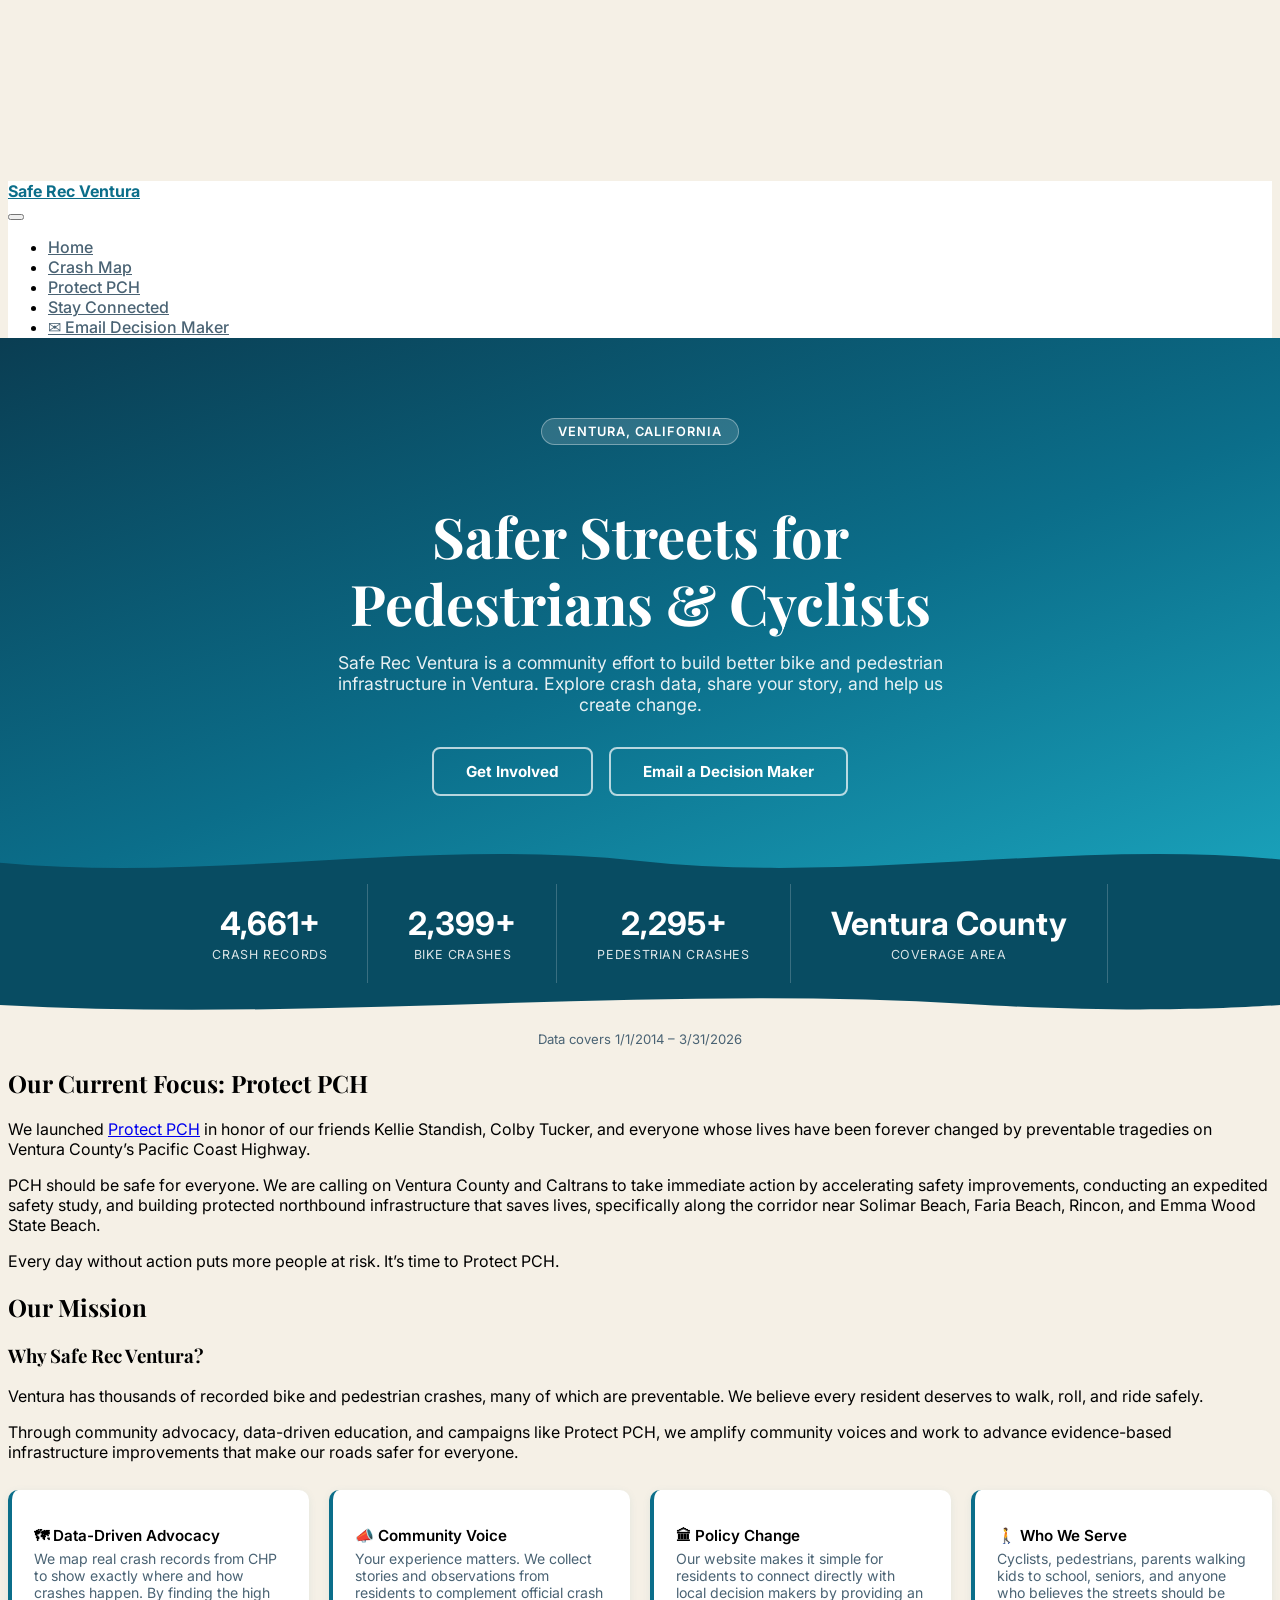
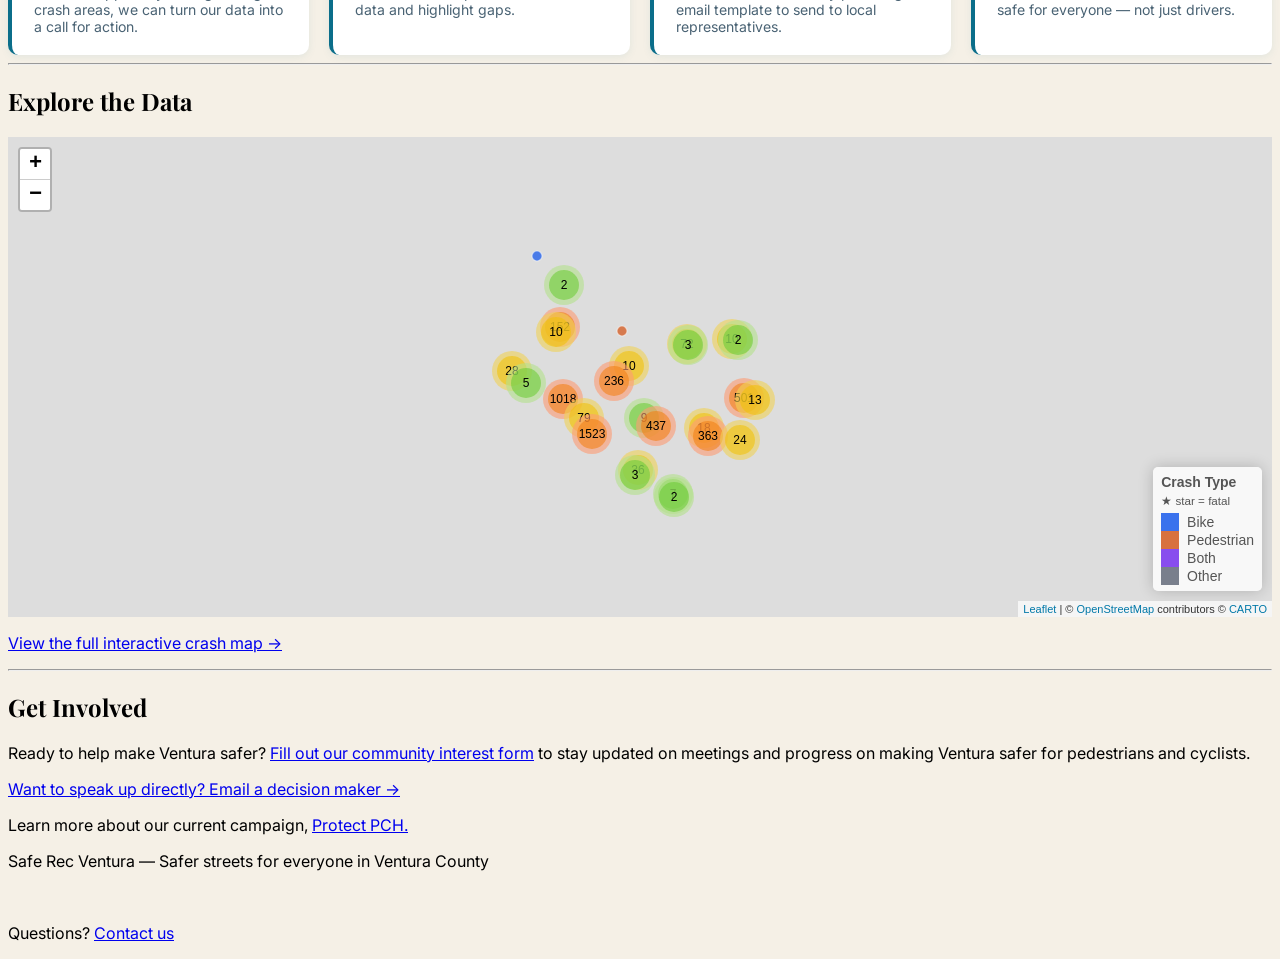
==== commit 42403096: "Re render website with thumbnail logo" ====
--- a/docs/index.html
+++ b/docs/index.html
@@ -88,6 +88,14 @@
 
 
 <link rel="stylesheet" href="styles.css">
+<meta property="og:title" content="– Safe Rec Ventura">
+<meta property="og:description" content="Safer streets for everyone in Ventura County">
+<meta property="og:image" content="logo.png">
+<meta property="og:site_name" content="Safe Rec Ventura">
+<meta name="twitter:title" content="– Safe Rec Ventura">
+<meta name="twitter:description" content="Safer streets for everyone in Ventura County">
+<meta name="twitter:image" content="logo.png">
+<meta name="twitter:card" content="summary_large_image">
 </head>
 
 <body class="nav-fixed quarto-light">
@@ -215,8 +223,8 @@
 <h2 class="anchored" data-anchor-id="explore-the-data">Explore the Data</h2>
 <div class="cell">
 <div class="cell-output-display">
-<div id="htmlwidget-7cdea36d2b86f986db09" style="width:100%;height:480px;" class="leaflet html-widget"></div>
-<script type="application/json" data-for="htmlwidget-7cdea36d2b86f986db09">{"x":{"options":{"crs":{"crsClass":"L.CRS.EPSG3857","code":null,"proj4def":null,"projectedBounds":null,"options":{}}},"calls":[{"method":"addProviderTiles","args":["CartoDB.Positron",null,null,{"errorTileUrl":"","noWrap":false,"detectRetina":false}]},{"method":"addCircleMarkers","args":[[34.279541015625,34.28247833251953,34.19765853881836,34.18997573852539,34.4302185,34.26442,34.27692009,34.28536081,34.19079208374023,34.15320205688477,34.17572784423828,34.27825164794922,34.21899795532227,34.19838333129883,34.23126983642578,34.26169967651367,34.34673309326172,34.17823028564453,34.26974868774414,34.43014526367188,34.26996706,34.1866399,34.23276901245117,34.17350859,34.26580047607422,34.26723861694336,34.28216171264648,34.15122985839844,34.35276031494141,34.28778457641602,34.17533111572266,34.17337,34.20792007446289,34.27562713623047,34.34337997436523,34.28973007202148,34.29332006,34.27902003,34.24840679,34.26493011,34.26489205,34.35186386108398,34.28083801269531,34.18254852294922,34.20288848876953,34.35356521606445,34.16609191894531,34.17735004,34.45557403564453,34.28152982,34.14751,34.16189009,34.18647384643555,34.20298004150391,34.18196868896484,34.17900085449219,34.20343017578125,34.22003555297852,34.25278854370117,34.22161102294922,34.18117631,34.17342376708984,34.1787963,34.25592732,34.28082,34.26388387,34.18112006,34.44813118,34.285378,34.35009003,34.21907275,34.21741941,34.26108968,34.28082,34.40032009,34.28153001,34.28633,34.28668008,34.27174396,34.27880007,34.12666014,34.23988563,34.22360992431641,34.2863801,34.27893829345703,34.28473,34.24259567260742,34.14205169677734,34.27169799804688,34.18809509277344,34.22427648,34.21315009,34.30909257,34.18694484,34.27936935424805,34.28580474853516,34.26013002,34.26087188720703,34.39667510986328,34.26444,34.25660705566406,34.27764129638672,34.18575003,34.18643188476562,34.19772338867188,34.23788070678711,34.27952953,34.16923106,34.18033004,34.1963996887207,34.1960571,34.17050012,34.16797,34.17436278,34.22891646,34.18624003,34.23873901367188,34.19020080566406,34.27663040161133,34.27685546875,34.20476531982422,34.24367141723633,34.19501876831055,34.22370910644531,34.22035980224609,34.17734909057617,34.28597259521484,34.27907943725586,34.28631973266602,34.25666427612305,34.27453231811523,34.27811813354492,34.28213500976562,34.20500183105469,34.15470123291016,34.44643677,34.37880122,34.11758034,34.2601203918457,34.28219604492188,34.26547241210938,34.18576812744141,34.18664169311523,34.2501106262207,34.20835876464844,34.24014663696289,34.32048416137695,34.2549934387207,34.21944808959961,34.22650909423828,34.20453262329102,34.26375579833984,34.17601013183594,34.18502426147461,34.27178573608398,34.35188293457031,34.36075592041016,34.28059387207031,34.26968765258789,34.17891311645508,34.15591049194336,34.26677322387695,34.22811508178711,34.15472030639648,34.27826309204102,34.35455703735352,34.15110397338867,34.27542877197266,34.35948944091797,34.279541015625,34.25535583496094,34.20644378662109,34.17056274414062,34.279541015625,34.20419692993164,34.26272201538086,34.16976928710938,34.27911366,34.35158455,34.26506007,34.284386,34.22115584,34.38563711,34.18187339,34.25092011,34.14187304,34.35797006,34.27951006,34.28170007,34.27373673,34.22396559,34.24408813,34.27380008,34.27125131,34.27643005,34.26994,34.2795301,34.27902009,34.28627,34.45680801,34.34029001,34.27345952,34.2737295,34.26506007,34.39919441,34.2810701,34.16623526,34.27169,34.19211706,34.30071,34.15251389,34.15033,34.15029687,34.21830533,34.18138145,34.2498094,34.28412001,34.27173001,34.26563691,34.22361695,34.27555631,34.26815414428711,34.28644180297852,34.27898788452148,34.27180006,34.44796005,34.20529937744141,34.24239349365234,34.27167892456055,34.22433853149414,34.27537155151367,34.18466186523438,34.26528713,34.26443099975586,34.211643,34.44773483276367,34.21716690063477,34.22941589355469,34.27048873901367,34.20226116,34.27308008,34.27757004,34.18838472,34.27901011,34.17344002,34.27689004,34.20341873168945,34.17982004,34.21080017089844,34.26084136962891,34.22352981567383,34.23252105712891,34.44596099853516,34.23718643188477,34.27893447875977,34.18830108642578,34.26839433,34.34747003,34.26486003,34.2415301,34.21148556,34.15616,34.22112361,34.18429732,34.17739486694336,34.27492904663086,34.39553833007812,34.199,34.17371437,34.19636,34.1774201,34.17733007,34.19707009,34.19004004,34.21373006,34.2384155,34.20296012,34.18583679199219,34.27925872802734,34.28081130981445,34.27899932861328,34.4008903503418,34.20016098022461,34.22360610961914,34.15428924560547,34.21921157836914,34.27554321289062,34.26435852050781,34.26798248291016,34.22360992431641,34.27398300170898,34.27174758911133,34.24139404296875,34.35441970825195,34.18832015991211,34.28800964355469,34.44200897216797,34.26388168334961,34.278246,34.28659820556641,34.2812385559082,34.22426986694336,34.23334121704102,34.27901077270508,34.18280029296875,34.17418670654297,34.19770050048828,34.27350234985352,34.18989944458008,34.25972747802734,34.4424707,34.21872,34.18319341,34.15575681,34.28435491,34.219127,34.21871566772461,34.259267,34.42216079,34.24440523,34.41538559,34.27954483032227,34.26844024658203,34.40020370483398,34.23927307128906,34.17337036132812,34.19435882568359,34.40754699707031,34.42996978759766,34.26375579833984,34.22242736816406,34.44585418701172,34.24440002441406,34.38973617553711,34.26702117919922,34.26105880737305,34.18569946289062,34.28158950805664,34.23434448242188,34.2829475402832,34.20455169677734,34.26546096801758,34.25730133056641,34.14982223510742,34.31048583984375,34.19635009765625,34.22905349731445,34.17488098144531,34.23710632324219,34.25843811035156,34.26035308837891,34.22547149658203,34.3853759765625,34.19751739501953,34.15785217285156,34.22176742553711,34.18995666503906,34.24319839477539,34.14751052856445,34.27947235107422,34.26324844360352,34.19768905639648,34.21908950805664,34.2674446105957,34.27131652832031,34.17569732666016,34.22567749023438,34.27103424072266,34.42977905273438,34.21474838256836,34.4141960144043,34.14780044555664,34.27824783325195,34.19245910644531,34.17734527587891,34.21944808959961,34.20455551147461,34.19036865234375,34.36367034912109,34.26273727416992,34.20626831054688,34.20832443237305,34.19921875,34.22673034667969,34.28083801269531,34.26694107055664,34.17968368530273,34.21944046020508,34.19004058837891,34.22328948974609,34.27795028686523,34.27950668334961,34.17734527587891,34.1734504699707,34.19036865234375,34.26529693603516,34.19900131225586,34.36017227172852,34.24695205688477,34.28107833862305,34.20375442504883,34.24586486816406,34.19020080566406,34.16100311279297,34.23832702636719,34.27953338623047,34.25149917602539,34.26130294799805,34.16842651367188,34.17413711547852,34.23983383178711,34.21899032592773,34.2430534362793,34.42009002,34.2782567,34.24045,34.44192577,34.26085,34.26298391,34.27183003,34.21259887,34.21842472,34.26601393,34.27174956,34.17321,34.23545534,34.22364001,34.27911717,34.23207752,34.18191732,34.18116004,34.29417,34.17778009,34.29433795,34.28801004,34.27657102,34.39945001,34.35477009,34.16742747,34.1777924,34.2821228,34.2788001,34.29063046,34.27174,34.22184001,34.25722001,34.21979944,34.14791503,34.27641558,34.21945432,34.26357402,34.43418157,34.35241543,34.29507951,34.27826,34.23839895,34.26073576,34.39677635,34.27504581,34.28176001,34.27840443,34.17668122,34.2717001,34.29470006,34.27180294,34.27887284,34.28509,34.27800004,34.22972099,34.26159245,34.27174001,34.27380008,34.27688004,34.27817,34.29066009,34.22330234,34.17907862,34.27081508,34.28081,34.21786108,34.26810003,34.27311,34.17937,34.161759,34.27901077270508,34.25259017944336,34.27757835,34.26507323,34.27907180786133,34.278982,34.21926216,34.19492340087891,34.15422745,34.26310465,34.23252105712891,34.21690368652344,34.19492340087891,34.20791625976562,34.27162170410156,34.26308441162109,34.44459915161133,34.17903137207031,34.26363754272461,34.28839874267578,34.17080007,34.23646926879883,34.26080703735352,34.27901077270508,34.22367095947266,34.21073913574219,34.28623962402344,34.27169039,34.4484977722168,34.21950912475586,34.18827056884766,34.44774009,34.27761077880859,34.28237476,34.27550506591797,34.15195846557617,34.27168655395508,34.44848251342773,34.17708969116211,34.27603530883789,34.21179962158203,34.39978408813477,34.39775848388672,34.17863082885742,34.27843856811523,34.44829177856445,34.27828216552734,34.17818069458008,34.45398712158203,34.14995193481445,34.18986892700195,34.17691802978516,34.26277451,34.28961452,34.26793008,34.23727002,34.23296468,34.269417,34.26847011,34.17452536,34.276884,34.26085,34.26846627,34.17897796630859,34.17596119,34.2378901,34.23576651,34.21447008,34.19896964,34.17887033,34.27181009,34.24394727,34.21521005,34.27023546,34.45252645,34.27367011,34.27871007,34.17092132568359,34.27901077270508,34.18383407592773,34.2167854309082,34.44837188720703,34.27538681030273,34.24168014526367,34.35323002,34.44794082641602,34.23836898803711,34.18535614013672,34.170166015625,34.18830108642578,34.18022426,34.28784959,34.21676254272461,34.28314971923828,34.22037477,34.26441,34.21216201782227,34.22737884521484,34.218017578125,34.27901077270508,34.2078857421875,34.17938995361328,34.27168003,34.39620971679688,34.24930572509766,34.19768524169922,34.19001007080078,34.27425003,34.26192092895508,34.3526496887207,34.27801132202148,34.21949001,34.16513004,34.16977011,34.17173452,34.18626011,34.19685206,34.21190007,34.18992,34.19900001,34.20134554,34.20221582,34.17586468,34.17735004,34.21041488647461,34.17735004,34.195041,34.20604011,34.17275006,34.21687007,34.18278004,34.19149529,34.27169036865234,34.23101806640625,34.1471061706543,34.21919250488281,34.19689178466797,34.18944803,34.21906165,34.16594002,34.18555697,34.1689453125,34.17370004,34.17187001,34.15473003,34.1666707,34.22112361,34.15412814,34.21869557,34.16978009,34.21904008,34.15478009,34.20288467407227,34.16540145874023,34.18432235717773,34.26450729370117,34.40652084350586,34.27887725830078,34.27435684204102,34.26406478881836,34.18188095092773,34.3510856628418,34.17958068847656,34.20452499389648,34.27901077270508,34.26631164550781,34.22649002075195,34.24153137207031,34.22360610961914,34.26493835449219,34.34054946899414,34.26441955566406,34.21001052856445,34.19900894165039,34.15731430053711,34.18850326538086,34.22021484375,34.27169036865234,34.1531982421875,34.203474,34.19506072998047,34.15922546386719,34.19510269165039,34.1900520324707,34.21852111816406,34.18659591674805,34.26100921630859,34.26448059082031,34.19612503051758,34.1968879699707,34.18022155761719,34.22120666503906,34.21535873413086,34.2126,34.29758071899414,34.16201019287109,34.43730163574219,34.1963996887207,34.17670059204102,34.19771194458008,34.19768524169922,34.18258666992188,34.24362182617188,34.16978073120117,34.27828598022461,34.26491546630859,34.28642654418945,34.17341995239258,34.21949768066406,34.26505661010742,34.22211074829102,34.25461959838867,34.18165969848633,34.20161819458008,34.20341110229492,34.28150939941406,34.22938919067383,34.28149795532227,34.17604446411133,34.22357940673828,34.25962066650391,34.27627182006836,34.22221795,34.42472069,34.17602003,34.44456100463867,34.42989455,34.27138762,34.24077987670898,34.17535018920898,34.31517005,34.08226689,34.05108,34.27870941162109,34.16141128540039,34.20294952392578,34.44710414,34.27369402,34.1790885925293,34.20634841918945,34.3358994,34.19294007,34.3967399597168,34.21633911132812,34.07433700561523,34.35386276245117,34.1626091003418,34.20265197753906,34.32036972045898,34.29084396362305,34.14102935791016,34.39094543457031,34.23444747924805,34.34490585327148,34.26374435424805,34.21221923828125,34.28853988647461,34.20478820800781,34.19520950317383,34.175454,34.26030349731445,34.24381637573242,34.04850769042969,34.40979766845703,34.27943420410156,34.42240905761719,34.34267044067383,34.28543090820312,34.21434020996094,34.4481315612793,34.38975143432617,34.1916618347168,34.2757568359375,34.25352096557617,34.361083984375,34.1950798034668,34.30315017700195,34.36632919311523,34.39675903320312,34.32137680053711,34.31307601928711,34.21789932250977,34.43238067626953,34.28670883178711,34.24866485595703,34.21150970458984,34.34574890136719,34.26363754272461,34.27840042114258,34.18492889404297,34.26343154907227,34.20218276977539,34.19772338867188,34.42469787597656,34.21641540527344,34.20644378662109,34.17458343505859,34.4000129699707,34.17873001098633,34.19038772583008,34.1970100402832,34.18191146850586,34.27687835693359,34.27311706542969,34.34441757202148,34.29143142700195,34.25803375244141,34.15472030639648,34.26105499267578,34.19238662719727,34.22889709472656,34.29130172729492,34.25453186035156,34.15472030639648,34.22810745239258,34.15473175048828,34.24152755737305,34.17855453491211,34.15154266357422,34.25433349609375,34.1469841003418,34.26492691040039,34.25939178466797,34.16849136352539,34.23695373535156,34.27946853637695,34.21452331542969,34.1419677734375,34.23805999755859,34.21119689941406,34.17752838134766,34.40864944458008,34.17607116699219,34.09103775024414,34.2765007019043,34.16842651367188,34.41603851318359,34.19625091552734,34.20452880859375,34.20615768432617,34.18991088867188,34.28140258789062,34.21893692016602,34.21889877319336,34.27202606201172,34.27515029907227,34.19772338867188,34.17343521118164,34.1966438293457,34.21433639526367,34.27493286132812,34.26359176635742,34.28602981567383,34.19755935668945,34.27827835083008,34.173885,34.206298828125,34.21895217895508,34.22320938110352,34.2562141418457,34.22925186157227,34.17568588256836,34.28038787841797,34.19900131225586,34.18125534057617,34.16117858886719,34.19514083862305,34.27399063110352,34.18992614746094,34.20017623901367,34.23500061035156,34.28083801269531,34.18128967285156,34.27599716186523,34.19087982177734,34.19521331787109,34.21908187866211,34.20454025268555,34.17332458496094,34.20646286010742,34.25634384155273,34.21535491943359,34.28216171264648,34.20455932617188,34.27646255493164,34.19003677368164,34.2247428894043,34.28508758544922,34.29487228393555,34.26886749267578,34.19509887695312,34.27490615844727,34.19504928588867,34.27696990966797,34.17276763916016,34.17480087280273,34.21899032592773,34.21187591552734,34.2584114074707,34.27251434326172,34.14741134643555,34.19768524169922,34.28144073486328,34.15158843994141,34.16757583618164,34.16102981567383,34.1839714050293,34.26047897338867,34.27167892456055,34.20961380004883,34.1824836730957,34.24259185791016,34.26490020751953,34.27605438232422,34.24797821044922,34.29653966,34.28216003,34.15660002,34.26506007,34.23867356,34.21772744,34.26998006,34.27154007,34.27177256,34.27137911,34.25176619,34.25849008,34.44752339,34.40116007,34.27711608,34.44794984,34.18112006,34.43013869,34.22398006,34.18444773,34.44788401,34.268472,34.27828,34.21771725,34.21720009,34.40690955,34.27164,34.30035077,34.26887009,34.27543009,34.21619573,34.2668501,34.16610008,34.23718817,34.2144,34.17345518,34.41036467,34.26506973,34.27257008,34.2165601,34.28225006,34.39553704,34.39284583,34.27543009,34.26879002,34.2812192,34.25092011,34.26616123,34.22637641,34.22397733,34.21071436,34.25494491,34.447794,34.26275537,34.34029001,34.4002165,34.27762191,34.26256009,34.27257496,34.27004664,34.22542079,34.22371006,34.28090145,34.220998,34.44806342,34.27681335,34.27169337,34.25829024,34.26486003,34.27828002,34.25921147,34.21775,34.30416408,34.2646401,34.26359001,34.16212032,34.26192644,34.26508109,34.29604005,34.28085,34.24665892,34.27018932,34.36157117,34.15464764,34.26660186,34.27801008,34.2810701,34.44849005,34.24284981,34.45362368,34.22228,34.27952006,34.17552007,34.26446538,34.22552472,34.34632002,34.18116005,34.21180007,34.27044785,34.21670004,34.26430882,34.26106007,34.16096012,34.27554006,34.26507058,34.28277885,34.23548885,34.18763003,34.17846003,34.26556075,34.26895005,34.28670006,34.2718,34.44795879,34.27174001,34.27286322,34.28213009,34.27879512,34.26421005,34.16143795,34.14778002,34.19961589,34.34778008,34.27976643,34.26293426,34.2852285,34.22880089,34.18966863,34.20553067,34.23891796,34.28605003,34.26284685,34.27269691,34.27165,34.27288003,34.20741647,34.27688,34.14777009,34.16112007,34.28082004,34.27951001,34.28081,34.27538892,34.28461837768555,34.26531219482422,34.24905,34.26976013183594,34.28176116943359,34.25249862670898,34.28643002,34.15590211,34.26795502,34.44837994,34.27901262,34.27170181274414,34.27368927001953,34.27901077270508,34.27893829345703,34.26815395,34.21054077148438,34.22156524658203,34.27019506,34.22350692749023,34.1861572265625,34.19906997680664,34.26448440551758,34.27169799804688,34.27901077270508,34.27207565307617,34.22579574584961,34.22352600097656,34.22918701171875,34.2194938659668,34.20853042602539,34.27762897,34.15029144287109,34.44321009,34.19183731079102,34.39944839477539,34.17180252075195,34.2717399597168,34.2854118347168,34.39778900146484,34.28620910644531,34.19943618774414,34.24429007,34.28190866,34.27896118164062,34.28281021118164,34.16208267211914,34.18659973144531,34.39558792114258,34.2891960144043,34.44197463989258,34.28638076782227,34.2753791809082,34.22370529174805,34.17620086669922,34.18413543701172,34.21770477294922,34.19488525390625,34.27901077270508,34.44756698608398,34.27368927001953,34.22984313964844,34.28625106811523,34.22931289672852,34.27922058105469,34.26441955566406,34.18705749511719,34.22370910644531,34.16361999511719,34.2717399597168,34.44789886474609,34.25549697875977,34.15193557739258,34.18291854858398,34.29351806640625,34.44170379638672,34.28021621704102,34.17066192626953,34.224365234375,34.2689392,34.16235312,34.17252078,34.19437807,34.19173456,34.23321068,34.27165985107422,34.2729638,34.27886406,34.27224004,34.44849619,34.29473001,34.28668008,34.22228002,34.27956,34.26605512,34.22184001,34.28359315,34.16241403,34.26528459,34.27901004,34.35221421,34.26887009,34.27864002,34.18037,34.2241096496582,34.27730007,34.3493565,34.2670201,34.2667389,34.27478011,34.17813008,34.17191,34.15291,34.21918205,34.22743563,34.22399961,34.19004004,34.2828001,34.28212456,34.24177009,34.16593738,34.189938,34.18631744384766,34.15557003,34.27826,34.28082004,34.27667306,34.26398443,34.18103734,34.27164840698242,34.28626001,34.17181015014648,34.28281021118164,34.20790863037109,34.22796249389648,34.26475986,34.44300842285156,34.16630172729492,34.26458007,34.26448003,34.27170181274414,34.25722122192383,34.22370529174805,34.39758682250977,34.2764778137207,34.23138427734375,34.45338821411133,34.18991851806641,34.1879997253418,34.27543640136719,34.22712326049805,34.18658828735352,34.18187713623047,34.24420928955078,34.2192115,34.22079086303711,34.29312133789062,34.2717399597168,34.282827,34.28287283,34.19824981689453,34.27001953125,34.27406064,34.17893218994141,34.2862548828125,34.40060424804688,34.20016098022461,34.18572998046875,34.24414461,34.19953918457031,34.21626281738281,34.2269287109375,34.17881011962891,34.22100830078125,34.15398025512695,34.18702206,34.26631002,34.26887009,34.29655838012695,34.22367095947266,34.25961303710938,34.16634750366211,34.21825408935547,34.21548461914062,34.44837188720703,34.23862075805664,34.22097015380859,34.17229843139648,34.20729827880859,34.17742919921875,34.40068054199219,34.15469741821289,34.43500900268555,34.19510269165039,34.19625091552734,34.27668217,34.2717399597168,34.27000045776367,34.18312454223633,34.16032791137695,34.28487777709961,34.28241741,34.20797348022461,34.23883056640625,34.21828079223633,34.23431396484375,34.27828009,34.20451736450195,34.16233444213867,34.26359001,34.21637899,34.26267309,34.16100002,34.27828306,34.20769500732422,34.18241500854492,34.28539001,34.17364501953125,34.1842041015625,34.22762722,34.27901077270508,34.27312088012695,34.19246004,34.19002003,34.22669679,34.18132009,34.21173004,34.20213233,34.17270001,34.19369978,34.19239057,34.1659401,34.20449005,34.18255004,34.17337001,34.23131561279297,34.23644638061523,34.20516204833984,34.35401916503906,34.24177009,34.19509209,34.21899008,34.22575765,34.18658527,34.23452835,34.16539106,34.19003923,34.21087721,34.15115008,34.19696807861328,34.21848297119141,34.28107070922852,34.18700408935547,34.27830123901367,34.17340008,34.167983,34.21906165,34.15357,34.18397005,34.21906165,34.17643727,34.25621005,34.18552017211914,34.27825927734375,34.20107108,34.17364501953125,34.20045,34.19640213,34.19766002,34.19829940795898,34.17272186279297,34.20262001,34.20304911,34.20454,34.19030318,34.17558006,34.20056004,34.17336798,34.19742614,34.19504011,34.21313353,34.16318446,34.21369004,34.22575765,34.20017772,34.17743233,34.16909511,34.19758,34.22852346,34.15472,34.21935008,34.17073001,34.21912718,34.21162721,34.20629,34.20537337,34.22112722,34.20289011,34.20019045,34.19897,34.19771007,34.19785009,34.18189003,34.18130003,34.21901165,34.14884806,34.21894012,34.40127182006836,34.17893744,34.22357940673828,34.17589,34.20629119873047,34.34738922119141,34.20166015625,34.44290161132812,34.28242492675781,34.27175140380859,34.27180099487305,34.17977142333984,34.21775054931641,34.26403045654297,34.27836608886719,34.2458610534668,34.19209671020508,34.27109909057617,34.22995376586914,34.21904373168945,34.35515594482422,34.28081893920898,34.2291374206543,34.20975875854492,34.25849151611328,34.22360992431641,34.2782096862793,34.1546745300293,34.20478820800781,34.18999099731445,34.28081893920898,34.27178955078125,34.2652587890625,34.20632934570312,34.2072868347168,34.17724227905273,34.27907180786133,34.20503997802734,34.15841293334961,34.19899749755859,34.26034927368164,34.22719955444336,34.273682,34.19635009765625,34.2808,34.27328109741211,34.16922378540039,34.23907089233398,34.19005966186523,34.28083038330078,34.24316024780273,34.23120498657227,34.19741439819336,34.22465896606445,34.25576400756836,34.25774002075195,34.16976928710938,34.26998138427734,34.20455169677734,34.40068054199219,34.17453384399414,34.22360229492188,34.21013641357422,34.19771194458008,34.18700408935547,34.228759765625,34.19689178466797,34.20172882080078,34.29247283935547,34.2338752746582,34.27178955078125,34.27688217163086,34.27953720092773,34.23711395263672,34.17597961425781,34.27951049804688,34.18835067749023,34.19296264648438,34.1474609375,34.28128814697266,34.27800369262695,34.27827835083008,34.27828216552734,34.40753555297852,34.20793151855469,34.26052093505859,34.19905471801758,34.20643997192383,34.21923828125,34.27167892456055,34.28083038330078,34.19953918457031,34.27085876464844,34.17594528198242,34.35020065307617,34.28012084960938,34.24319839477539,34.2795295715332,34.30029678344727,34.2004508972168,34.17758560180664,34.35372161865234,34.2717399597168,34.28107070922852,34.39938735961914,34.16593933105469,34.18991851806641,34.18057250976562,34.27956008911133,34.1558837890625,34.27901077270508,34.39688873291016,34.44705581665039,34.27180099487305,34.16025161743164,34.16883087158203,34.18838119506836,34.28908538818359,34.21805953979492,34.27133698,34.26367768,34.15853,34.15677552,34.28340138,34.17484023,34.22111892700195,34.27139781,34.28961181640625,34.18999862670898,34.18126939,34.28314590454102,34.19369888305664,34.45171503,34.36068566,34.17256927490234,34.423,34.20274353027344,34.539,34.20009,34.40540689,34.1963,34.15569734,34.1935,34.34098711,34.19866561889648,34.16159057617188,34.37897941,34.17781,34.23171892,34.4222705,34.21908187866211,34.30272903,34.22937393188477,34.2004508972168,34.28843346,34.33463011,34.20454025268555,34.21948623657227,34.18839645385742,34.21760177612305,34.22111892700195,34.177355,34.38425827026367,34.24618911743164,34.26240158081055,34.18193054199219,34.17742156982422,34.29026031494141,34.1705207824707,34.17324066162109,34.19029998779297,34.09157180786133,34.35998916625977,34.53167343139648,34.18450927734375,34.35359954833984,34.31194686889648,34.27466583251953,34.24360656738281,34.2322998046875,34.27687835693359,34.17439270019531,34.2565803527832,34.28142929077148,34.23263549804688,34.13401031494141,34.37057495117188,34.28149795532227,34.39730834960938,34.32056045532227,34.09746551513672,34.19742584228516,34.27816772460938,34.33371353149414,34.15473937988281,34.28202819824219,34.25614166259766,34.20427322387695,34.16593933105469,34.18741989135742,34.16990661621094,34.1798210144043,34.22113037109375,34.15449905395508,34.29685211181641,34.19245147705078,34.40148162841797,34.21712875366211,34.24041748046875,34.20632171630859,34.19900131225586,34.17821502685547,34.13694763183594,34.21187210083008,34.2729377746582,34.17919921875,34.27456665039062,34.18104934692383,34.24610137939453,34.18238830566406,34.21626663208008,34.15065002441406,34.29233551025391,34.20548248291016,34.28216171264648,34.26506042480469,34.179893,34.40032196044922,34.15702819824219,34.20169067382812,34.15285110473633,34.17873001098633,34.16104125976562,34.20429992675781,34.25849151611328,34.17034530639648,34.35857009887695,34.17919921875,34.25985336303711,34.29349136352539,34.42229843139648,34.2178840637207,34.23120498657227,34.17572402954102,34.26107406616211,34.27606964111328,34.30059432983398,34.26035308837891,34.21762084960938,34.27298355102539,34.279541015625,34.21574783325195,34.16598892211914,34.26685333251953,34.18394470214844,34.26482391357422,34.49760818481445,34.28012084960938,34.29015731811523,34.26203918457031,34.18587875366211,34.14103317260742,34.21875762939453,34.23686981201172,34.41537857055664,34.20560836791992,34.05210876464844,34.28455352783203,34.27801132202148,34.19768142700195,34.23403167724609,34.28882598876953,34.18996047973633,34.17369842529297,34.44752883911133,34.19773101806641,34.27892684936523,34.17598342895508,34.14379501342773,34.15785217285156,34.1900634765625,34.21761703491211,34.14780044555664,34.22003173828125,34.27169036865234,34.2614860534668,34.23703002929688,34.17987442016602,34.21893692016602,34.27776718139648,34.19078063964844,34.18666076660156,34.17324066162109,34.21944808959961,34.352772,34.28376007080078,34.27253341674805,34.17527389526367,34.23355484008789,34.2714729309082,34.20503997802734,34.28068542480469,34.15472030639648,34.14751815795898,34.20454025268555,34.22756576538086,34.28085708618164,34.18984985351562,34.17344665527344,34.23520278930664,34.29012680053711,34.26657485961914,34.15026473999023,34.16120910644531,34.279541015625,34.15479278564453,34.31690216064453,34.21944808959961,34.14920425415039,34.25804901123047,34.15473556518555,34.24019622802734,34.17604064941406,34.24201965332031,34.24908447265625,34.17351150512695,34.28776931762695,34.16456604003906,34.17376708984375,34.22739410400391,34.2292594909668,34.21921920776367,34.24161529541016,34.27226638793945,34.34268188476562,34.2265510559082,34.26298522949219,34.3236083984375,34.27825927734375,34.25343704223633,34.28214263916016,34.17560958862305,34.23873519897461,34.17061996459961,34.2123908996582,34.21433639526367,34.20165634155273,34.18450164794922,34.18990325927734,34.1908073425293,34.22725296020508,34.28472137451172,34.26492691040039,34.21912002563477,34.26669692993164,34.26144409179688,34.27694702148438,34.27224349975586,34.1732177734375,34.1472282409668,34.26101684570312,34.30879592895508,34.08425903320312,34.34638214111328,34.22287750244141,34.21924591064453,34.22999572753906,34.1474494934082,34.14739227294922,34.22929000854492,34.21893692016602,34.18667984008789,34.17332458496094,34.19765853881836,34.27826309204102,34.22627639770508,34.27221298217773,34.18622207641602,34.19899749755859,34.18809509277344,34.26339340209961,34.27652740478516,34.20456314086914,34.35839080810547,34.35440826416016,34.25150680541992,34.28098297119141,34.19641494750977,34.2677116394043,34.27826309204102,34.16100311279297,34.29372406005859,34.21895980834961,34.16556549072266,34.19768524169922,34.1573371887207,34.22244644165039,34.26847457885742,34.35358428955078,34.27953338623047,34.19043731689453,34.19198989868164,34.13873672485352,34.27313995361328,34.2064094543457,34.28537750244141,34.19504165649414,34.27985763549805,34.3505973815918,34.34029388427734,34.3504524230957,34.27650833129883,34.15651321411133,34.25978469848633,34.26518249511719,34.2357292175293,34.19029998779297,34.15289306640625,34.20161819458008,34.20833969116211,34.279541015625,34.2618408203125,34.26705169677734,34.18430328369141,34.17322158813477,34.18362808227539,34.19773483276367,34.27797698974609,34.27167892456055,34.19921112060547,34.19001007080078,34.21968460083008,34.19900131225586,34.20851516723633,34.2756233215332,34.18622970581055,34.25693511962891,34.28346633911133,34.2808837890625,34.27827072143555,34.27536010742188,34.27801132202148,34.27801132202148,34.26818466186523,34.21908187866211,34.27484512329102,34.29175567626953,34.20830154418945,34.20453643798828,34.30052185058594,34.18995666503906,34.18993759155273,34.21899032592773,34.20795440673828,34.18574142456055,34.19604110717773,34.27713012695312,34.26945114135742,34.25460433959961,34.20034027099609,34.18831634521484,34.26195907592773,34.15859222412109,34.18999862670898,34.26189041137695,34.27831268310547,34.2584114074707,34.27600479125977,34.29392242431641,34.16976928710938,34.27557373046875,34.14886093139648,34.24152755737305,34.17563629150391,34.18246459960938,34.28153228759766,34.19829940795898,34.27858734130859,34.15478515625,34.17620849609375,34.20261764526367,34.15731048583984,34.16100311279297,34.26818466186523,34.21895980834961,34.20302581787109,34.17558288574219,34.18635177612305,34.22427368164062,34.25386810302734,34.23376083374023,34.27365493774414,34.21891021728516,34.20392990112305,34.21891021728516,34.19634628295898,34.16568374633789,34.26420211791992,34.28083801269531,34.19255828857422,34.28519058227539,34.27167892456055,34.25930023193359,34.27423858642578,34.20456314086914,34.19673156738281,34.20264434814453,34.2765007019043,34.26579284667969,34.27224349975586,34.19921875,34.29239654541016,34.26546478271484,34.1902961730957,34.2407341003418,34.20449066162109,34.22852345,34.2762578,34.28644,34.28282009,34.17900509,34.39564899,34.23463781,34.26084,34.21940315,34.2512414,34.2737503,34.27909364,34.22656434,34.17274002,34.27595001,34.27171708,34.28081082,34.26192003,34.26328858,34.26345009,34.22363,34.21277814,34.25021004,34.2717016,34.17283927,34.18158368,34.25503697,34.3640242,34.17924003,34.27941309,34.28081,34.29066009,34.27956004,34.27907009,34.26359001,34.27540832,34.19465006,34.27826001,34.26152314,34.2824294,34.17274521,34.1751158,34.26421005,34.1552338,34.29089062,34.17159858,34.21950903,34.29498841,34.28084007,34.3366941,34.29237401,34.45165002,34.28081175,34.26106007,34.27712009,34.35094002,34.27179012,34.2717401,34.27237004,34.27793449,34.23229196,34.29017949,34.28643354,34.2262756,34.27951006,34.2587162,34.26089939,34.24682005,34.26497593,34.26346996,34.22093367,34.16949823,34.1486543,34.18837007,34.16107104,34.25999079,34.2863769,34.23207995,34.16026382,34.1656325,34.1516,34.20585628,34.42862133,34.2699701,34.26941822,34.19672005,34.14919005,34.34165255,34.26193008,34.27060924,34.1949407,34.25961012,34.28988008,34.15159004,34.2808268,34.19254197,34.14084306,34.27680001,34.23658007,34.16082386,34.25013136,34.35462008,34.35603002,34.22798001,34.4272478,34.27600002,34.23861999,34.2204391,34.21775008,34.26486003,34.28685647,34.18938006,34.25227265,34.27444005,34.27998319,34.2122792,34.27180006,34.44797004,34.22363,34.28085,34.26777711,34.28213043,34.39825007,34.42336962,34.27542135,34.232499,34.1999256,34.39645965,34.22371006,34.44958305,34.27839003,34.27214782,34.26441676,34.26618002,34.22364001,34.21770002,34.27930921,34.17275042,34.29313003,34.23201173,34.17394167,34.40314753,34.27233532,34.2801,34.16144003,34.19068008,34.26546011,34.18073003,34.18213392,34.27798574,34.17859768,34.3477951,34.20788116,34.1573701,34.28594584,34.2946599,34.17893003,34.15651,34.2718,34.29710011,34.28216004,34.17819451,34.1438212,34.27077244,34.27902009,34.29352,34.28635983,34.27168,34.27335201,34.20941116,34.26105796,34.28202,34.27314156,34.27405674,34.27173096,34.28134,34.20748788,34.27229007,34.06646905,34.21623005,34.40135009,34.21951196,34.26506007,34.26755768,34.37084801,34.27380008,34.2916101,34.27952006,34.28406586,34.27178009,34.3444401,34.3529301,34.23347031,34.23150002,34.15488007,34.23229196,34.14906713,34.15209727,34.29186295,34.25849008,34.22199909,34.17597005,34.18650007,34.22188336,34.17275823,34.26541138,34.26510157,34.28082,34.27475885,34.17598,34.27887984,34.24168759,34.17347645,34.28293,34.27902003,34.26658075,34.27181,34.17941,34.30034002,34.29501008,34.16618633,34.27180006,34.27901004,34.2758335,34.216366,34.27180006,34.2718,34.23086307,34.21926268,34.21119883,34.35264005,34.39710538,34.22088099,34.26991598,34.18345008,34.27404311,34.39759011,34.14776815,34.25849008,34.21778975,34.21512779,34.27951006,34.18645008,34.17598008,34.27880007,34.44862764,34.18186477,34.15043,34.27019003,34.26394001,34.27358007,34.27826823,34.21753816,34.1749889,34.26237722,34.28326007,34.28171157,34.36313431,34.34615558,34.26610387,34.26442002,34.21523739,34.19029998779297,34.28627002,34.2789661,34.2748,34.24042,34.39656186,34.44816055,34.1949476,34.28043007,34.27898685,34.27075461,34.27899016,34.27689004,34.17763004,34.21919227,34.21921697,34.25679,34.27277006,34.27839003,34.27165008,34.21585263,34.21599,34.34887168,34.27286825,34.22231567,34.23348322,34.26313978,34.16112007,34.26818006,34.28445008,34.30067307,34.26103856,34.27952513,34.28128712,34.2236547,34.27682002,34.17607,34.26549555,34.27939058,34.26000011,34.27154007,34.21926216,34.2668112,34.18195051,34.4485319,34.1819262,34.23481311,34.30095855,34.22360823,34.36650843,34.1447101,34.26445007324219,34.27400970458984,34.27886962890625,34.2717399597168,34.26996612548828,34.26441955566406,34.2717399597168,34.25639343261719,34.27901840209961,34.29352188110352,34.28130722045898,34.28176498413086,34.27836227416992,34.28250885009766,34.26441,34.28580992,34.2592853,34.40269987,34.28751963,34.28253936767578,34.27903747558594,34.28992080688477,34.271728515625,34.21824439,34.22361001,34.22358055,34.27165047,34.21140011,34.27801008,34.29244825,34.22797953,34.22159957885742,34.21089935302734,34.2789306640625,34.30281801,34.27826001,34.26810003,34.22352981567383,34.2147331237793,34.19156646728516,34.2557901,34.27757004,34.26810003,34.18520355224609,34.17300033569336,34.23563003540039,34.22352600097656,34.20726007,34.26279830932617,34.27478011,34.28170007,34.21439361572266,34.44546127319336,34.16431427001953,34.447494,34.17230606079102,34.44665908813477,34.39758682250977,34.27907562255859,34.28634643554688,34.26458358764648,34.29583358764648,34.27513885498047,34.28630828857422,34.29713439941406,34.27727890014648,34.28966522216797,34.27901077270508,34.23520278930664,34.26987457275391,34.18709182739258,34.35265773,34.44763565063477,34.27042007446289,34.44746017456055,34.2630729675293,34.19440389,34.26084136962891,34.23209004,34.22367743,34.24092483520508,34.17800903320312,34.17840194702148,34.27901840209961,34.44768142700195,34.44804763793945,34.27903747558594,34.25506,34.21718978881836,34.22198867797852,34.22897338867188,34.29311370849609,34.17289352416992,34.21821212768555,34.29482650756836,34.28082006,34.27109909057617,34.17939758300781,34.1721401,34.19274520874023,34.17699432373047,34.21752865,34.22097015380859,34.28630065917969,34.44139862060547,34.26342391967773,34.16445541381836,34.17956161499023,34.21764755249023,34.18756866455078,34.16329193115234,34.44224166870117,34.16523742675781,34.44144058227539,34.18120193481445,34.16705703735352,34.25519180297852,34.27951585,34.25575761,34.23711776733398,34.18498992919922,34.17692565917969,34.17873382568359,34.18191146850586,34.23247528076172,34.15192794799805,34.17959594726562,34.18605422973633,34.28392028808594,34.28392028808594,34.27651596069336,34.27901077270508,34.28800964355469,34.23855590820312,34.44783020019531,34.18346786499023,34.17812415,34.16470562,34.29352188110352,34.27234866,34.2821138,34.26299009,34.23076248168945,34.23802185058594,34.27778953,34.27165985107422,34.16328430175781,34.2236442565918,34.27751541137695,34.19078063964844,34.28633117675781,34.27164840698242,34.26568603515625,34.17968368530273,34.27167510986328,34.18762588500977,34.23840713500977,34.2249870300293,34.21329116821289,34.18435668945312,34.18704223632812,34.18520355224609,34.24169540405273,34.18063354492188,34.14390563964844,34.40210342407227,34.22228240966797,34.27587127685547,34.27682113647461,34.21781921386719,34.22916030883789,34.26084136962891,34.2154426574707,34.23727035522461,34.26024627685547,34.27899932861328,34.21929550170898,34.24996185302734,34.27169799804688,34.17160034179688,34.399169921875,34.4495964050293,34.39899063110352,34.25186920166016,34.22302627563477,34.27901077270508,34.22369384765625,34.28467178344727,34.22352981567383,34.45432281494141,34.27334213256836,34.40134811401367,34.21716690063477,34.23179626464844,34.26642990112305,34.2716178894043,34.27181243896484,34.18838882446289,34.17155456542969,34.22918701171875,34.17724609375,34.44983008,34.14980578,34.39855124,34.28638,34.18994552,34.17648696899414,34.28548812866211,34.27193962,34.18607669,34.30106347,34.27537643,34.14874336,34.44787403,34.27150978,34.27826008,34.24909006,34.27825008,34.2729186,34.27478011,34.28192413,34.20342524,34.24154212,34.27175006,34.26106007,34.26528453,34.181539,34.22877009,34.27799506,34.17830352,34.26671196,34.2021761,34.21609591,34.17346582,34.34485614,34.19924004,34.25741499,34.26490672,34.27164577,34.39678271,34.27199333,34.26639308,34.21959011,34.27166748046875,34.28297002,34.21775,34.19768504,34.15715002,34.17569725,34.19246008,34.17735004,34.2003501,34.17510106,34.27174219,34.27169012,34.27151002,34.15553352,34.17518681,34.17721277,34.20162974,34.17739,34.27900684,34.26810003,34.17234921,34.28077,34.18554988,34.21675005,34.28293,34.18839014,34.34411917,34.15482004,34.26814055,34.27899169921875,34.24264515,34.22349166870117,34.18825149536133,34.27513122558594,34.17824172973633,34.19165802001953,34.17875289916992,34.29066009,34.28196005,34.18077850341797,34.19650650024414,34.17439270019531,34.21052932739258,34.27175006,34.22269821166992,34.23100662231445,34.39848327636719,34.23249816894531,34.17893218994141,34.23494338989258,34.22795256,34.21650695800781,34.15047073364258,34.27106683,34.26987457275391,34.27169799804688,34.28538131713867,34.14402770996094,34.14387241,34.19953222,34.44766998291016,34.39437484741211,34.23711776733398,34.20601654052734,34.2821401,34.2239875793457,34.15158079,34.27166748046875,34.20893212,34.26359001,34.2717401,34.26416008,34.26647007,34.18544387817383,34.17311859130859,34.19906234741211,34.18153762817383,34.21540005,34.1805701,34.21409606933594,34.27901077270508,34.18008041381836,34.25514602661133,34.18242263793945,34.21576690673828,34.22158562,34.21179962158203,34.28350830078125,34.21771240234375,34.26144174,34.28082374,34.17454238,34.27896881103516,34.28540802001953,34.1857795715332,34.24261093139648,34.26084136962891,34.18569183349609,34.15466690063477,34.27035903930664,34.39679669,34.26748,34.29644921,34.27893829345703,34.4001579284668,34.17860957,34.2369384765625,34.27165985107422,34.2717399597168,34.24006652832031,34.21652221679688,34.16552734375,34.14920425415039,34.19561386108398,34.28082141,34.18002319335938,34.27901077270508,34.26084899902344,34.21540069580078,34.28203964233398,34.18370056152344,34.15468215942383,34.279052734375,34.27668762207031,34.20217895507812,34.18764114379883,34.19237518310547,34.20288848876953,34.43769836425781,34.39484024047852,34.22999572753906,34.27680368,34.22504482,34.21085739135742,34.21144487,34.27901,34.27237004,34.18026265,34.17933391,34.36314854,34.35356431,34.34856506,34.27180442,34.21159008,34.39927465,34.2192819,34.27167129516602,34.28631973266602,34.21318009,34.23231011,34.2760009765625,34.1554562,34.26810073852539,34.2751350402832,34.2765007019043,34.26539611816406,34.28604888916016,34.24103927612305,34.27561950683594,34.1617,34.19773012,34.1730283,34.14751006,34.17500005,34.19030007,34.19785009,34.1811,34.23464962,34.22942011,34.15789878,34.18973,34.17639005,34.21894012,34.19521211,34.21941628,34.23387654,34.17411222,34.23641539,34.15478009,34.16100002,34.20640007,34.1803701,34.19757554,34.20169001,34.1983,34.16108004,34.17343642,34.17206768,34.22736002,34.2380372,34.18255004,34.21906165,34.19037372,34.27357864379883,34.27584038,34.27629852294922,34.27154159545898,34.25809478759766,34.18014526367188,34.19827103,34.21924,34.16225475,34.19246008,34.22507002,34.18954886,34.17599004,34.23995835,34.21906165,34.19015009,34.18081659,34.22770366,34.21118947,34.23753,34.24688339233398,34.17474746704102,34.27064895629883,34.16091918945312,34.17800903320312,34.21604919433594,34.21267700195312,34.19396591186523,34.20452117919922,34.19768,34.16418001,34.2145101,34.18944803,34.21925114,34.19244003,34.19682844,34.19027796,34.20289993286133,34.21897125244141,34.24100833,34.2019455,34.17345,34.16226196289062,34.15473937988281,34.18832015991211,34.18939208984375,34.1474609375,34.15472030639648,34.19768905639648,34.1868,34.16108004,34.19027722,34.24177009,34.18997011,34.19037004,34.1571211,34.22685621,34.17846151,34.14118276,34.21935008,34.21760008,34.20039009,34.18664008,34.22651001,34.19776934,34.17342002,34.16108004,34.21925006,34.19770006,34.1977501,34.21844128,34.18132009,34.196252,34.18317276,34.22092766,34.17561009,34.17735004,34.18255004,34.20045,34.1511201,34.20796002,34.17337,34.18196,34.23974907,34.19030007,34.18669011,34.21924003,34.20193447,34.18033004,34.16648889,34.20957908,34.21899008,34.16523002,34.25205,34.22784639,34.19604,34.21635,34.19239005,34.2003501,34.17850007,34.18421799,34.19622277,34.19041001,34.21066007,34.16282009,34.18431313,34.19689009,34.22209652,34.17480867,34.21919001,34.18122003,34.20659765,34.18639585,34.16596011,34.21603,34.16607722,34.16014005,34.22664002,34.20626972,34.22575765,34.18934389,34.17337036132812,34.24620056152344,34.27901077270508,34.2598991394043,34.15799713134766,34.28970336914062,34.20400008,34.155117,34.17564010620117,34.19369888305664,34.28086090087891,34.17875004,34.16103744506836,34.26517105102539,34.39956665039062,34.30014038085938,34.15539169311523,34.21939849853516,34.14881134033203,34.44766998291016,34.24822235107422,34.24770355224609,34.27712249755859,34.265999,34.28630065917969,34.27899932861328,34.18990325927734,34.19332122802734,34.21185302734375,34.29172897338867,34.24695002,34.20143127441406,34.256631,34.24216842651367,34.27661895751953,34.19043731689453,34.29497528076172,34.25722885131836,34.16593933105469,34.34555053710938,34.14751052856445,34.17733764648438,34.16445922851562,34.18999099731445,34.17200088500977,34.16812896728516,34.27825164794922,34.26159286499023,34.21948623657227,34.21448135375977,34.16226196289062,34.20357894897461,34.40068054199219,34.22362899780273,34.19629627,34.18528747558594,34.2076301574707,34.27307510375977,34.19824981689453,34.21903991699219,34.16978073120117,34.15715026855469,34.17166900634766,34.27469635009766,34.28083038330078,34.27958679199219,34.15621566772461,34.22589492797852,34.1981201171875,34.18280029296875,34.15360641479492,34.19504165649414,34.28084945678711,34.28082275390625,34.22264862060547,34.18489074707031,34.17364501953125,34.17882919311523,34.24446868896484,34.44187927246094,34.20738983154297,34.20193099975586,34.16595840454102,34.19609069824219,34.27106857299805,34.39781951904297,34.27507781982422,34.27312088012695,34.28081130981445,34.28125,34.15726089477539,34.18455505371094,34.14885330200195,34.24996185302734,34.36294937133789,34.27326965332031,34.28107070922852,34.28084945678711,34.1609992980957,34.15641784667969,34.20421981811523,34.19504165649414,34.17582702636719,34.21816635131836,34.26454544067383,34.18839263916016,34.15985107421875,34.28148651123047,34.25250625610352,34.20706176757812,34.1975212097168,34.1922607421875,34.29115295410156,34.21916580200195,34.17881011962891,34.17741,34.15472030639648,34.16189193725586,34.18597793579102,34.28987884521484,34.27825164794922,34.21976089477539,34.19897079467773,34.17336654663086,34.16281890869141,34.19760894775391,34.21918869018555,34.44780349731445,34.18209838867188,34.17560577392578,34.27952575683594,34.2812385559082,34.29310607910156,34.19504165649414,34.17198944091797,34.28718948364258,34.25089645385742,34.21845626831055,34.18955993652344,34.26299285888672,34.16571044921875,34.23347091674805,34.19900131225586,34.27825164794922,34.29111862182617,34.17343139648438,34.15780258178711,34.22111892700195,34.21918869018555,34.17353820800781,34.22320556640625,34.29949951171875,34.28635025024414,34.22428131103516,34.27901077270508,34.16593933105469,34.27098083496094,34.26765060424805,34.20801162719727,34.44794845581055,34.2960319519043,34.2717399597168,34.27154159545898,34.26810073852539,34.28084182739258,34.33978271484375,34.27176666259766,34.26445007324219,34.2156867980957,34.35311889648438,34.19739151000977,34.27769470214844,34.27766418457031,34.21670913696289,34.17266845703125,34.21897125244141,34.21957015991211,34.18987655639648,34.27951049804688,34.26479721069336,34.2626838684082,34.19375991821289,34.20846176147461,34.21899032592773,34.17565155029297,34.21527099609375,34.2717399597168,34.19509887695312,34.17570114135742,34.20753479003906,34.27427673339844,34.26312255859375,34.15126800537109,34.19635009765625,34.20640182495117,34.1609992980957,34.27190017700195,34.27827835083008,34.28302001953125,34.14659118652344,34.20793151855469,34.17342758178711,34.27825927734375,34.18772125244141,34.22304153442383,34.20849990844727,34.19013977050781,34.2717399597168,34.19380569458008,34.22101974487305,34.23700714111328,34.17782974243164,34.21781921386719,34.26446914672852,34.25254058837891,34.25849151611328,34.28083038330078,34.17339706420898,34.19757461547852,34.26244007,34.23593902587891,34.26506042480469,34.29248046875,34.26074600219727,34.27175903320312,34.18242,34.17757759,34.20795822143555,34.19699859619141,34.37318218,34.25802628,34.42989484,34.15588097,34.28081,34.27913284301758,34.19636917114258,34.1839485168457,34.21452331542969,34.31119327,34.20181109,34.27139903,34.17329025268555,34.20193099975586,34.19015121459961,34.4364984,34.26507186889648,34.04847531,34.08302,34.28065,34.07099652,34.14265905,34.29524612426758,34.22225952148438,34.3422501,34.27174377441406,34.27188942,34.23926162719727,34.20165065,34.17733001708984,34.19771194458008,34.31460888,34.09139853,34.18234009,34.40093016,34.07075786,34.18745040893555,34.22154998779297,34.06613461,34.17090701,34.18132019042969,34.17391967773438,34.14347001,34.28670120239258,34.27825164794922,34.27857208251953,34.19770812988281,34.078,34.18124127,34.44849408,34.28224,34.24120942,34.29711151123047,34.21915054321289,34.14980697631836,34.23372268676758,34.32837295532227,34.18239212036133,34.42227935791016,34.18109893798828,34.28467559814453,34.2236213684082,34.27480697631836,34.28081130981445,34.18884658813477,34.44780731201172,34.23979187011719,34.32775497436523,34.27505111694336,34.2603645324707,34.22999954223633,34.3206672668457,34.40027618408203,34.17940139770508,34.19908142089844,34.21525955200195,34.42950057983398,34.15914154052734,34.19524002075195,34.1975212097168,34.18584060668945,34.40073776245117,34.19245910644531,34.21732330322266,34.337646484375,34.1997184753418,34.1831169128418,34.39276885986328,34.25296020507812,34.26089477539062,34.25679016113281,34.19130706787109,34.19635009765625,34.17557907104492,34.27227020263672,34.17570114135742,34.1609992980957,34.39733505249023,34.28169250488281,34.14178085327148,34.31989669799805,34.21946716308594,34.39679336547852,34.20570373535156,34.141845703125,34.39748382568359,34.15370941162109,34.20161437988281,34.43977737426758,34.42702865600586,34.15114974975586,34.31589508056641,34.1469612121582,34.279541015625,34.28213119506836,34.29694366455078,34.40053176879883,34.19900131225586,34.17877960205078,34.24022674560547,34.27827835083008,34.30270004272461,34.28124618530273,34.17059707641602,34.27949523925781,34.26887130737305,34.15575408935547,34.2193489074707,34.1469612121582,34.17069625854492,34.4532585144043,34.29724502563477,34.41536712646484,34.294718,34.18301010131836,34.23369216918945,34.2193489074707,34.27357864379883,34.1617546081543,34.32584762573242,34.293592,34.1268310546875,34.07079696655273,34.2762336730957,34.43823623657227,34.34526062011719,34.33184432983398,34.23339080810547,34.2174186706543,34.27690124511719,34.28134155273438,34.21556091308594,34.18286514282227,34.18991851806641,34.21252059936523,34.2371940612793,34.17610168457031,34.18621826171875,34.07440567016602,34.40066528320312,34.26438903808594,34.17653656005859,34.28815460205078,34.34469223022461,34.40034866333008,34.30752563476562,34.18831253051758,34.30099105834961,34.15983963012695,34.22734832763672,34.40381240844727,34.26845169067383,34.15472030639648,34.26547241210938,34.1749153137207,34.27898788452148,34.28158950805664,34.1709,34.19514083862305,34.17570114135742,34.17654800415039,34.197678,34.14853286743164,34.27147674560547,34.22658157348633,34.18132019042969,34.16004943847656,34.2064094543457,34.16608810424805,34.50850296020508,34.19873428344727,34.16632843017578,34.36624526977539,34.19459533691406,34.21903991699219,34.26505279541016,34.21171569824219,34.19028854370117,34.26105880737305,34.22250747680664,34.44849014282227,34.28277969360352,34.18201446533203,34.33833312988281,34.44343948364258,34.43230056762695,34.26886749267578,34.26322937011719,34.23732376098633,34.157885,34.44853591918945,34.21152877807617,34.18894577026367,34.21191787719727,34.23588943481445,34.14955139160156,34.17319107055664,34.18644714355469,34.29541015625,34.33749008178711,34.20035171508789,34.23836517333984,34.4046745300293,34.28269577026367,34.17573928833008,34.27835464477539,34.21530532836914,34.19750213623047,34.19900894165039,34.19899368286133,34.19785308837891,34.26213073730469,34.27950668334961,34.26623153686523,34.22496795654297,34.33864593505859,34.19635009765625,34.19765853881836,34.17892456054688,34.21875762939453,34.1839714050293,34.22403335571289,34.22928619384766,34.19022750854492,34.279541015625,34.15466690063477,34.21368789672852,34.17370223999023,34.23867416381836,34.14751052856445,34.21946334838867,34.24223709106445,34.20257949829102,34.17570114135742,34.28011703491211,34.14885330200195,34.17596817016602,34.17597961425781,34.22064971923828,34.27645874023438,34.1515998840332,34.18127059936523,34.19506072998047,34.26382064819336,34.17958068847656,34.19757843017578,34.19502258300781,34.17924118041992,34.19494247436523,34.15481948852539,34.27702331542969,34.2603645324707,34.2722282409668,34.45354461669922,34.1773681640625,34.26545715332031,34.26105499267578,34.27849578857422,34.19028854370117,34.16725158691406,34.16100311279297,34.26342391967773,34.27102661132812,34.2795295715332,34.21162414550781,34.17584228515625,34.20792770385742,34.20626831054688,34.24115371704102,34.20296096801758,34.28128814697266,34.26491165161133,34.15651321411133,34.18830490112305,34.27823638916016,34.27181243896484,34.29172897338867,34.27880477905273,34.34444046020508,34.2709846496582,34.17557525634766,34.15681076049805,34.27131652832031,34.19775009155273,34.15472030639648,34.19697189331055,34.14099502563477,34.27825927734375,34.1729736328125,34.21315002441406,34.24364852905273,34.17063140869141,34.19683837890625,34.17374038696289,34.17344284057617,34.20195388793945,34.20035171508789,34.24946212768555,34.17577362060547,34.19757843017578,34.26539993286133,34.15725708007812,34.26492691040039,34.18444442749023,34.17566299438477,34.17276763916016,34.21971893310547,34.17900466918945,34.19507598876953,34.23800659179688,34.18664169311523,34.1732177734375,34.26416015625,34.27972030639648,34.19504165649414,34.17351150512695,34.27693939208984,34.25052642822266,34.26492691040039,34.25052642822266,34.2906494140625,34.19700241088867,34.24386978149414,34.17344284057617,34.20456314086914,34.18996047973633,34.20838928222656,34.16796875,34.23355484008789,34.35565948486328,34.36916351318359,34.341669,34.27565383911133,34.25870895385742,34.35401916503906,34.28700256347656,34.19773101806641,34.17337036132812,34.20640563964844,34.28083801269531,34.27953338623047,34.18121719360352,34.18978118896484,34.16108322143555,34.0532341003418,34.27230834960938,34.17559051513672,34.19844436645508,34.21906280517578,34.20727920532227,34.19706726074219,34.27511215209961,34.26261901855469,34.23873519897461,34.25188064575195,34.44844055175781,34.16527557373047,34.27952194213867,34.27828216552734,34.06621170043945,34.14206314086914,34.19900131225586,34.17533111572266,34.19036865234375,34.22689437866211,34.18131637573242,34.22816848754883,34.176513671875,34.2795295715332,34.27641677856445,34.28339004516602,34.28139495849609,34.21450805664062,34.40028762817383,34.20790100097656,34.2349967956543,34.40068817138672,34.17322158813477,34.20549011230469,34.21600723266602,34.15619659423828,34.22651290893555,34.19003677368164,34.26479339599609,34.30773162841797,34.32102203369141,34.27298736572266,34.3387565612793,34.33585357666016,34.33365249633789,34.1561393737793,34.30047607421875,34.31750869750977,34.2705078125,34.26920700073242,34.27721405029297,34.4322624206543,34.36812210083008,34.17342376708984,34.230224609375,34.17668151855469,34.18878555297852,34.28182601928711,34.29015731811523,34.4232177734375,34.22346496582031,34.16588973999023,34.24038314819336,34.21948623657227,34.40190124511719,34.26270294189453,34.29444885253906,34.29248428344727,34.26545715332031,34.26195526123047,34.40093231201172,34.22999954223633,34.23355484008789,34.20454025268555,34.17938995361328,34.28216171264648,34.26373291015625,34.35456466674805,34.33652114868164,34.22150039672852,34.21368789672852,34.218994140625,34.22786712646484,34.14746856689453,34.19750595092773,34.21230697631836,34.2371940612793,34.20167541503906,34.23884963989258,34.20893859863281,34.1751708984375,34.15106964111328,34.21966934204102,34.28196334838867,34.17370223999023,34.15318298339844,34.26901245117188,34.27871322631836,34.26359558105469,34.27009963989258,34.20738983154297,34.15478515625,34.27175521850586,34.2061653137207,34.26268768310547,34.28166580200195,34.15488815307617,34.21224594116211,34.18331527709961,34.21908950805664,34.185976,34.22319412231445,34.15110397338867,34.22775650024414,34.19751739501953,34.29500198364258,34.25590133666992,34.22287750244141,34.26270294189453,34.27953338623047,34.26945114135742,34.27103424072266,34.22677230834961,34.34739303588867,34.2584114074707,34.28277587890625,34.28616333007812,34.19634628295898,34.23722076416016,34.23974227905273,34.28069686889648,34.27825546264648,34.21899795532227,34.16108322143555,34.20835876464844,34.16962814331055,34.19766998291016,34.17337036132812,34.21913146972656,34.22061538696289,34.21578598022461,34.20257949829102,34.18995666503906,34.20794677734375,34.26092910766602,34.27391815185547,34.34776306152344,34.26074981689453,34.26631164550781,34.27103424072266,34.19775009155273,34.2890625,34.26748275756836,34.17739105224609,34.20351028442383,34.21062469482422,34.2765007019043,34.27693939208984,34.28152084350586,34.22651290893555,34.27730178833008,34.19514083862305,34.35005569458008,34.35059356689453,34.35855484008789,34.28702545166016,34.26406097412109,34.27917098999023,34.16776275634766,34.20646286010742,34.17560958862305,34.22373199462891,34.1682243347168,34.17724227905273,34.17734527587891,34.25900268554688,34.26105499267578,34.25049209594727,34.27839279174805,34.26630401611328,34.27687835693359,34.19018936157227,34.19036865234375,34.18993759155273,34.19506454467773,34.21871566772461,34.16100311279297,34.28132247924805,34.26545715332031,34.17850112915039,34.27953338623047,34.19036865234375,34.18997192382812,34.17370223999023,34.16226196289062,34.17056274414062,34.17570877075195,34.2016487121582,34.25604248046875,34.18115234375,34.1534309387207,34.17166900634766,34.15472030639648,34.19775009155273,34.2157096862793,34.20768737792969,34.16523361206055,34.19604110717773,34.30306243896484,34.19778823852539,34.21922302246094,34.14760208129883,34.2733039855957,34.2795295715332,34.27188110351562,34.22232818603516,34.27687835693359,34.27224349975586,34.27311706542969,34.24152755737305,34.27307510375977,34.20641708374023,34.17643356323242,34.21899032592773,34.26726531982422,34.27380752563477,34.26492691040039,34.27605819702148,34.1961669921875,34.20453643798828,34.20768737792969,34.2087287902832,34.14754867553711,34.16596221923828,34.1900634765625,34.15048217773438,34.26886749267578,34.27516555786133,34.19908142089844,34.19722366333008,34.28107070922852,34.26486206054688,34.20449829101562,34.24947357177734,34.279541015625,34.17533111572266,34.2219352722168,34.19775009155273,34.23728561401367,34.15475845336914,34.22208404541016,34.19785308837891,34.28273773193359,34.28216171264648,34.27775192260742,34.27725982666016,34.20403289794922,34.2671012878418,34.16030883789062,34.20644378662109,34.17606735229492,34.22653198242188,34.23358154296875,34.28127670288086,34.18660736083984,34.2883186340332,34.22200393676758,34.2098388671875,34.21891403198242,34.17956924438477,34.19900131225586,34.2191162109375,34.22591018676758,34.24990844726562,34.23814010620117,34.18111801147461,34.1866455078125,34.19607543945312,34.17342376708984,34.22811508178711,34.24609375,34.27013397216797,34.15785217285156,34.21899032592773,34.17712020874023,34.19749450683594,34.17370223999023,34.20399475097656,34.28948593139648,34.27956008911133,34.2584114074707,34.25770950317383,34.28084564208984,34.23666000366211,34.27650833129883,34.26568603515625,34.27127838134766,34.19757843017578,34.16226196289062,34.19523239135742,34.16594314575195,34.1767692565918,34.21901702880859,34.25930023193359,34.20979309082031,34.1732177734375,34.19240570068359,34.27351760864258,34.258544921875,34.26418685913086,34.17370223999023,34.15478515625,34.2851676940918,34.28499984741211,34.29065322875977,34.17480850219727,34.25460433959961,34.28046417236328,34.27954864501953,34.26470565795898,34.2795524597168,34.20503997802734,34.17050552368164,34.26393127441406,34.21099853515625,34.19900131225586,34.18196105957031,34.21445083618164,34.18536758422852,34.16103744506836,34.27111053466797,34.35737609863281,34.26898193359375,34.26810455322266,34.35573577880859,34.35735321044922,34.26817321777344,34.35737609863281,34.3474006652832,34.35112762451172,34.35204315185547,34.28084945678711,34.39266204833984,34.22735214233398,34.14743804931641,34.25178146362305,34.14741134643555,34.16374588012695,34.19775009155273,34.21894454956055,34.19001007080078,34.27524566650391,34.23492431640625,34.18635559082031,34.29656219482422,34.26713180541992,34.28534698486328,34.1767692565918,34.19775009155273,34.20450973510742,34.16103744506836,34.19236755371094,34.21893692016602,34.23685836791992,34.19510269165039,34.28700256347656,34.28181076049805,34.27824783325195,34.27407836914062,34.26886749267578,34.27827835083008,34.27472686767578,34.2098388671875,34.16568374633789,34.17605972290039,34.1573486328125,34.2584114074707,34.20449829101562,34.19757843017578,34.18984985351562,34.24586486816406,34.21899795532227,34.17344284057617,34.27819061279297,34.27710342407227,34.27960968017578,34.14459991455078,34.27167892456055,34.28585815429688,34.27557373046875,34.27279281616211,34.16519546508789,34.16796875,34.19742584228516,34.2004508972168,34.26490020751953,34.27367401123047,34.19772338867188,34.14740371704102,34.21900939941406,34.21321105957031,34.29644393920898,34.28839874267578,34.26184463500977,34.30867004394531,34.26272201538086,34.22539901733398,34.16108322143555,34.20635223388672,34.28326034545898,34.26545715332031,34.27154159545898,34.27825927734375,34.26422119140625,34.29248428344727,34.19002151489258,34.27462387084961,34.27436828613281,34.25918197631836,34.29601287841797,34.27953338623047,34.27171325683594,34.15396881103516,34.20034027099609,34.2192268371582,34.21873092651367,34.20603942871094,34.21895980834961,34.19899749755859,34.25154113769531,34.27682113647461,34.2680778503418,34.24250793457031,34.20168304443359,34.17873382568359,34.28900527954102,34.2020149230957,34.19524002075195,34.20635223388672,34.21899032592773,34.20146560668945,34.19757843017578,34.16704940795898,34.28099822998047,34.25181198120117,34.2640266418457,34.2795295715332,34.25716018676758,34.25844955444336,34.26395416259766,34.27646255493164,34.26416015625,34.27595901489258,34.26545715332031,34.18280029296875,34.18124389648438,34.22370812,34.27169039,34.28127008,34.28644009,34.26843,34.25716008,34.27689,34.28644001,34.22379823,34.26530766,34.20726007,34.20575294,34.2335,34.17898575,34.26309857,34.45554006,34.07652666,34.2715238,34.20726007,34.18850404,34.28182363,34.27802001,34.24278144,34.27901,34.21783365,34.28644,34.21664686,34.27491007,34.26190584,34.19109576,34.23250004,34.14719883,34.27904008,34.28644002,34.29081004,34.19227003,34.26958917,34.21916116,34.1573701,34.18449826,34.27600002,34.27887838,34.28157081,34.44145584,34.21692008,34.28124011,34.17867664,34.35696706,34.26447,34.3373,34.40566003,34.26057283,34.27825008,34.14773707,34.40736745,34.28545416,34.27491271,34.26295005,34.24282606,34.27667749,34.28854007,34.27542774,34.24936383,34.27875,34.22544134,34.2808229,34.28124011,34.35212876,34.18700233,34.17320221,34.28414207,34.26106007,34.23139005,34.27647263,34.27174764,34.34739004,34.27716003,34.27224004,34.19144103,34.27904531,34.26445007,34.21638116,34.27195836,34.28169007,34.27368646,34.21782,34.17599187,34.26506007,34.27901005,34.27900009,34.27596645,34.3549201,34.175948,34.27180099487305,34.28627014160156,34.27172088623047,34.27677917480469,34.26176008,34.29815841,34.26526641845703,34.17896270751953,34.19084548950195,34.21622848510742,34.15026473999023,34.27165985107422,34.27898788452148,34.44142,34.17937850952148,34.34007008,34.22155001,34.14994049072266,34.22072219848633,34.21736145019531,34.2717399597168,34.16228103637695,34.21786880493164,34.21915817260742,34.27737045288086,34.27901840209961,34.22161483764648,34.27361814,34.22918701171875,34.40904998779297,34.23482894897461,34.26480102539062,34.25719833374023,34.2724494934082,34.18202139,34.28084007,34.29614639282227,34.1907844543457,34.2669677734375,34.22370529174805,34.18510818481445,34.26981735229492,34.27365875244141,34.21807098388672,34.18117904663086,34.44839096069336,34.27907180786133,34.27536010742188,34.17959594726562,34.26420593261719,34.18274688720703,34.25387954711914,34.27901077270508,34.28768539428711,34.2830696105957,34.18063354492188,34.39977007,34.25138587,34.29264607,34.17818,34.27203005,34.26443,34.2717399597168,34.27956008,34.19679789,34.18408966064453,34.21914633,34.26887009,34.34747003,34.45064163208008,34.22367095947266,34.27329254150391,34.21626281738281,34.44848251342773,34.23785400390625,34.44765090942383,34.17712020874023,34.39758682250977,34.17934036254883,34.255859375,34.44224166870117,34.27902,34.2716561,34.26363754272461,34.21825408935547,34.21895980834961,34.27174758911133,34.40594863891602,34.18647281,34.27631164,34.15734100341797,34.44795227050781,34.22361373901367,34.20872497558594,34.18053817749023,34.21806507,34.26446914672852,34.26686096191406,34.28216003,34.18275004,34.18280410766602,34.39773559570312,34.22544479370117,34.22352600097656,34.26785659790039,34.18227767944336,34.27325820922852,34.28089904785156,34.17194366455078,34.26632229,34.27186761,34.35114002,34.16977388,34.18355618,34.28543853759766,34.2629508972168,34.26079940795898,34.44614791870117,34.21919001,34.20451255,34.17565392,34.16978009,34.244721,34.21952,34.19296817,34.26607894897461,34.22208304,34.15472012,34.16100002,34.19769555,34.18664169311523,34.17800140380859,34.1734,34.15473175048828,34.20009613037109,34.16593933105469,34.19045138,34.2160501,34.17589,34.16427003,34.1951,34.20045,34.20482335,34.18099758,34.19689009,34.14746003,34.18904482,34.18391726,34.18530058,34.22091294,34.19908214,34.18280001,34.19503003,34.16981,34.22585,34.19023234,34.1659401,34.21901001,34.24712753295898,34.26797866821289,34.20835876464844,34.16120910644531,34.19036865234375,34.17591857910156,34.17599105834961,34.26502990722656,34.19903564453125,34.27899169921875,34.29352188110352,34.279541015625,34.1622314453125,34.25154113769531,34.26359176635742,34.20286178588867,34.1929817199707,34.20645904541016,34.22306060791016,34.17166900634766,34.26448059082031,34.27133178710938,34.20634841918945,34.27558898925781,34.16527938842773,34.2191276550293,34.18355178833008,34.29025268554688,34.2607307434082,34.1609992980957,34.20452117919922,34.26351165771484,34.17345809936523,34.19182968139648,34.27178955078125,34.26138687133789,34.21211242675781,34.22994232177734,34.28638076782227,34.25686645507812,34.19900131225586,34.19451141357422,34.26330947875977,34.15472030639648,34.25167083740234,34.23059463500977,34.28446197509766,34.23657989501953,34.26861190795898,34.17567825317383,34.18684768676758,34.22573089599609,34.19977951049805,34.19839859008789,34.19029998779297,34.2034797668457,34.19239044189453,34.21905136108398,34.24016952514648,34.18677520751953,34.28926086425781,34.19775772094727,34.28084564208984,34.26922988891602,34.28427124023438,34.27223968505859,34.23950958251953,34.16593933105469,34.2415771484375,34.18429565429688,34.19514083862305,34.27910232543945,34.26308441162109,34.15475845336914,34.19897079467773,34.28961181640625,34.22378921508789,34.26505661010742,34.21919631958008,34.22032165527344,34.244535,34.15478134155273,34.21915054321289,34.15121459960938,34.21694946289062,34.27899932861328,34.26359176635742,34.19029998779297,34.25849151611328,34.30631633,34.2084865,34.225014,34.21918869018555,34.27096005,34.21906280517578,34.42471664,34.28326034545898,34.26290130615234,34.26966094970703,34.44944656,34.19900131225586,34.25169947,34.44825744628906,34.21356201171875,34.39489364624023,34.28277587890625,34.21900177001953,34.18561,34.20288848876953,34.2320769,34.22757017,34.1843873,34.25621359,34.35794,34.16173934936523,34.15111923217773,34.22359848022461,34.18409,34.26842880249023,34.26084136962891,34.21290588378906,34.31893539428711,34.27951049804688,34.33816146850586,34.28067016601562,34.0533332824707,34.22914505004883,34.3169059753418,34.18418884277344,34.1573486328125,34.34856414794922,34.20312118530273,34.20566177368164,34.200439453125,34.23178863525391,34.183202,34.17581176757812,34.24621200561523,34.27260208129883,34.18296051025391,34.23069381713867,34.14754867553711,34.20455169677734,34.1573486328125,34.17306137084961,34.23528289794922,34.2004508972168,34.28200149536133,34.27548217773438,34.15909576416016,34.28084945678711,34.59745788574219,34.16241836547852,34.22178649902344,34.42223739624023,34.21897125244141,34.19097137451172,34.32122039794922,34.29610061645508,34.40034866333008,34.3972053527832,34.21858978271484,34.19245910644531,34.16684722900391,34.14615249633789,34.15734100341797,34.17824935913086,34.163474,34.23014068603516,34.3577995300293,34.23178863525391,34.31058120727539,34.26057815551758,34.3558464050293,34.2191162109375,34.18624496459961,34.20478820800781,34.2037353515625,34.27907562255859,34.14829635620117,34.19769668579102,34.19007110595703,34.28281021118164,34.20457077026367,34.16843032836914,34.19492340087891,34.26545715332031,34.24409866333008,34.27895355224609,34.27131652832031,34.27728271484375,34.21901702880859,34.19757843017578,34.26272201538086,34.17060852050781,34.26545715332031,34.15473175048828,34.2390022277832,34.25896072387695,34.26494216918945,34.15473937988281,34.15473175048828,34.2722053527832,34.18035125732422,34.15047836303711,34.15478515625,34.16226196289062,34.16107940673828,34.33646392822266,34.3438606262207,34.35308837890625,34.3524169921875,34.24152755737305,34.27279281616211,34.27650833129883,34.23719787597656,34.26838684082031,34.27824020385742,34.25721740722656,34.42950057983398,34.18483352661133,34.27734756469727,34.28977203369141,34.16976928710938,34.26685333251953,34.28762817382812,34.28459167480469,34.1902961730957,34.18956756591797,34.16360092163086,34.27473068237305,34.23337936401367,34.1762580871582,34.23319244384766,34.24052047729492,34.18331909179688,34.53292083740234,34.18335342407227,34.2191162109375,34.0694580078125,34.39095687866211,34.23311233520508,34.35395431518555,34.16097640991211,34.2950325012207,34.20829010009766,34.19026947021484,34.18259429931641,34.1697883605957,34.18128967285156,34.28082275390625,34.27542877197266,34.34431838989258,34.26545715332031,34.19765090942383,34.21881866455078,34.22882843017578,34.16599655151367,34.2410774230957,34.26945114135742,34.34718704223633,34.3475456237793,34.27801132202148,34.19773101806641,34.1864013671875,34.21891021728516,34.29178619384766,34.14886093139648,34.28170013427734,34.26039123535156,34.34700775146484,34.21450805664062,34.21891021728516,34.19900894165039,34.19775009155273,34.27828216552734,34.26623153686523,34.28820037841797,34.25592422485352,34.35764312744141,34.26494216918945,34.19773101806641,34.15988159179688,34.19774627685547,34.21318054199219,34.1524543762207,34.26102828979492,34.26492691040039,34.14044570922852,34.17826461791992,34.21891784667969,34.16201019287109,34.18984222412109,34.23976135253906,34.1902961730957,34.27433776855469,34.18019104003906,34.21950149536133,34.1511116027832,34.27685165405273,34.21901702880859,34.23814010620117,34.26105499267578,34.20050430297852,34.15735626220703,34.18638229370117,34.2188835144043,34.24152755737305,34.26035308837891,34.19775009155273,34.2783088684082,34.24364852905273,34.26045608520508,34.27710342407227,34.17533111572266,34.14878845214844,34.19715118408203,34.23357009887695,34.1866455078125,34.26035308837891,34.2745361328125,34.17058944702148,34.27828216552734,34.25680923461914,34.18889999389648,34.19236755371094,34.2016487121582,34.28303146362305,34.2094841003418,34.21488571166992,34.20263671875,34.20738983154297,34.27974700927734,34.25433349609375,34.26545715332031,34.26492691040039,34.34733200073242,34.35601043701172,34.34698486328125,34.34689331054688,34.18131637573242,34.21899032592773,34.27475357055664,34.26523208618164,34.28159332275391,34.20797348022461,34.19000244140625,34.2739372253418,34.28340530395508,34.28961181640625,34.27167892456055,34.2845573425293,34.27824783325195,34.2584114074707,34.27688217163086,34.20171737670898,34.26492691040039,34.18186950683594,34.19001007080078,34.25317764282227,34.27565383911133,34.26545715332031,34.27950668334961,34.17452239990234,34.16851043701172,34.25900268554688,34.2640266418457,34.2227783203125,34.30393218994141,34.26572799682617,34.28279876708984,34.27208709716797,34.279541015625,34.20628356933594,34.17376327514648],[-119.2915496826172,-119.3125534057617,-119.1762313842773,-119.1710815429688,-119.29009035,-118.78764627,-119.29561997,-119.14766672,-119.1710739135742,-119.1955413818359,-119.2084197998047,-119.2945938110352,-119.1590118408203,-119.1598815917969,-119.0194244384766,-119.2292022705078,-119.0706176757812,-119.1950912475586,-118.8320388793945,-119.2901458740234,-119.24710751,-119.18121349,-119.186149597168,-119.17765775,-119.2098922729492,-119.2247619628906,-119.2852249145508,-119.1777877807617,-119.0637054443359,-119.2024383544922,-119.1600570678711,-119.16083044,-119.1802673339844,-119.2306365966797,-119.4165496826172,-119.2982940673828,-119.29720996,-118.77899013,-119.19608298,-119.21589992,-119.27024916,-119.0544052124023,-119.2900161743164,-119.1600494384766,-119.194709777832,-119.0733795166016,-119.1951904296875,-119.1776,-119.1973419189453,-119.29156603,-119.17801904,-119.15148,-118.9441909790039,-119.1810531616211,-119.1775512695312,-118.9523315429688,-119.0064086914062,-119.0069732666016,-119.2111358642578,-119.2554168701172,-118.87606728,-119.176643371582,-118.86371358,-119.21783073,-119.29519806,-119.24197249,-118.85847011,-119.24150189,-118.882127,-119.08320011,-118.87545387,-119.04504784,-119.2116567,-119.29515601,-118.92097003,-119.30474987,-118.71151752,-119.30249989,-118.76090431,-119.27329993,-118.85647423,-119.00794998,-119.0560836791992,-118.71784009,-118.8821105957031,-118.76132372,-119.0102310180664,-118.8345565795898,-118.7090301513672,-118.9133682250977,-119.10417216,-119.1597,-119.29149778,-118.87497109,-118.6620025634766,-118.7515335083008,-118.75308012,-118.7779922485352,-118.914176940918,-118.78010384,-118.802864074707,-118.7403869628906,-118.89225007,-118.9292373657227,-119.1836242675781,-118.8061141967773,-119.15830805,-119.17769,-119.17756014,-119.1848983764648,-119.19388133,-119.17669011,-119.15967302,-119.16563256,-119.20290598,-119.16513004,-119.1681213378906,-119.1864013671875,-119.1558990478516,-119.2475814819336,-119.1785125732422,-119.0334091186523,-119.177375793457,-119.0697708129883,-119.0334320068359,-119.1775970458984,-119.1547317504883,-118.7438125610352,-118.7232131958008,-118.7425537109375,-119.1540069580078,-119.2389450073242,-119.2951583862305,-119.181022644043,-119.1704025268555,-119.26800191,-118.92499278,-119.08583737,-119.2114410400391,-118.8793029785156,-119.2125625610352,-118.8922653198242,-119.181396484375,-119.0651550292969,-118.8801803588867,-119.0454025268555,-119.3920059204102,-119.2155075073242,-118.8410034179688,-119.1775512695312,-119.1773910522461,-118.9948043823242,-119.2122344970703,-118.9067611694336,-119.2571105957031,-119.0725250244141,-119.0610580444336,-119.3007583618164,-119.2543334960938,-119.194938659668,-119.1653594970703,-119.2742004394531,-119.1565475463867,-119.1730041503906,-119.2977294921875,-119.0580368041992,-119.1839065551758,-119.1651763916016,-119.0609130859375,-119.2685699462891,-119.2166519165039,-119.1753921508789,-119.1811676025391,-119.2920761108398,-119.1520080566406,-119.2354583740234,-119.1775512695312,-119.26606195,-119.05384138,-119.24604991,-119.1621918,-119.06992854,-119.30222338,-118.92742478,-118.81768003,-118.83449794,-119.06872009,-119.15834009,-119.27939995,-119.24343937,-119.0368004,-119.25431894,-119.24304988,-118.7658819,-119.22564434,-118.71216828,-119.29618992,-118.72362011,-118.70614955,-119.28398713,-119.08504009,-118.80667043,-119.25710105,-119.24604991,-118.91347453,-119.30075999,-118.83261526,-118.70830901,-118.92059399,-118.70893011,-118.90408516,-119.19556349,-118.81866853,-119.00512467,-118.86431232,-119.20504579,-118.88314012,-118.79096007,-118.7614082,-119.05077207,-119.25862691,-118.6886520385742,-118.730842590332,-118.7236251831055,-118.77014008,-119.24297987,-119.0117797851562,-119.0140991210938,-118.7233657836914,-119.0664596557617,-118.7613983154297,-118.8754119873047,-119.21359721,-118.7837753295898,-119.028867,-119.2459335327148,-119.0319366455078,-119.031005859375,-118.6783905029297,-118.86836,-119.24781987,-119.21795988,-119.17749882,-118.68276003,-119.17766002,-119.29769997,-118.8900146484375,-119.20620009,-119.0204696655273,-118.7462310791016,-119.0390014648438,-119.0269012451172,-119.2659912109375,-118.9976425170898,-118.8742294311523,-118.9113922119141,-118.76141,-119.06825008,-119.27023993,-119.18025013,-119.16849457,-119.18471,-119.17789038,-119.16481975,-118.8508911132812,-118.6913375854492,-118.9225311279297,-119.17984002,-119.17765101,-119.17952968,-119.18134008,-119.1763,-119.16477013,-119.18952002,-119.15412005,-119.17604362,-119.17740008,-119.1724472045898,-119.3038635253906,-119.2961730957031,-118.7438430786133,-118.9101333618164,-118.8634719848633,-119.1946334838867,-119.1704025268555,-119.1863098144531,-119.2564697265625,-119.219970703125,-119.2574157714844,-119.0434265136719,-118.8023681640625,-118.7613525390625,-119.0190658569336,-119.0602188110352,-119.1812210083008,-118.7177276611328,-119.2633514404297,-119.2232360839844,-118.796319,-119.3025207519531,-119.3022918701172,-119.0043869018555,-119.0521697998047,-118.7082138061523,-119.1775512695312,-118.8436050415039,-119.1786117553711,-119.2660064697266,-118.8812408447266,-119.2693328857422,-119.28770546,-119.16922,-118.93909897,-118.9217817,-119.14874,-119.175945,-119.1584167480469,-119.22428631,-119.29010711,-119.23405456,-118.79169226,-119.2880020141602,-118.8624496459961,-119.2998123168945,-118.9875869750977,-119.1601715087891,-118.8429336547852,-119.2981491088867,-119.2883682250977,-118.9946670532227,-119.255729675293,-119.2041244506836,-119.2341766357422,-118.9580917358398,-119.2205123901367,-119.2116470336914,-118.9155807495117,-119.1904678344727,-119.1589050292969,-118.7804946899414,-119.1753463745117,-119.2125625610352,-118.7791213989258,-118.8360824584961,-118.9806213378906,-119.1773529052734,-119.164176940918,-118.7593307495117,-119.2164611816406,-119.2108840942383,-119.2148590087891,-119.1702423095703,-119.4123077392578,-119.1811065673828,-119.1595306396484,-119.1637115478516,-119.1811904907227,-119.1845016479492,-119.1777725219727,-119.2760314941406,-119.2275619506836,-119.188232421875,-119.1808395385742,-119.2466278076172,-119.2137908935547,-119.2039489746094,-119.1291122436523,-119.2157897949219,-119.2883987426758,-119.1774368286133,-119.2925796508789,-119.1954727172852,-119.2946548461914,-119.1891708374023,-119.1775970458984,-119.2212982177734,-119.1753463745117,-119.2080993652344,-119.038215637207,-119.2301483154297,-119.1422653198242,-119.1941452026367,-119.17626953125,-119.1491622924805,-119.2870101928711,-119.181884765625,-119.1599044799805,-119.2211380004883,-119.1811904907227,-119.1660079956055,-119.2541122436523,-119.1583404541016,-119.1775970458984,-119.1789474487305,-119.1971130371094,-119.2135467529297,-119.1798324584961,-119.0629196166992,-119.1948852539062,-119.3023147583008,-119.1743698120117,-119.1999282836914,-119.1864013671875,-119.1777801513672,-119.1685333251953,-119.2946701049805,-119.211799621582,-119.2290878295898,-119.1950073242188,-119.1825942993164,-119.1758117675781,-119.1584320068359,-119.2567443847656,-119.29370988,-119.29782912,-119.02223,-119.26275138,-118.74781304,-118.64493902,-119.25666993,-118.85347116,-119.01052437,-118.66634862,-118.76136365,-119.14257745,-118.9894853,-119.0507901,-119.2745736,-118.8721186,-118.90178389,-118.87607013,-119.29694992,-118.85135009,-119.29690051,-118.71773006,-119.21774644,-118.91106001,-119.06347004,-118.83377967,-118.85133697,-118.72321386,-119.20904006,-119.30296663,-118.67737555,-119.06979004,-118.75513191,-119.25445147,-118.84058338,-119.29073945,-119.039,-119.22514521,-119.28480651,-119.05927308,-118.84584082,-119.29691746,-118.90550709,-118.79634594,-118.92273281,-119.25978447,-118.79498001,-118.74474821,-118.90981794,-118.70895013,-119.29679992,-118.77812075,-118.88210931,-119.30289998,-119.25915988,-119.01651226,-119.22921586,-118.69141009,-119.24304988,-119.29302996,-118.7939553,-119.29799995,-118.98615947,-118.95392329,-119.21342859,-119.29752175,-119.03784684,-119.21303994,-119.26396988,-119.20617688,-118.9527795,-118.7754592895508,-118.7420883178711,-119.21178289,-119.24604559,-118.7145385742188,-118.782805,-119.07310112,-118.8722534179688,-118.82619917,-119.23833615,-119.0268478393555,-118.8427124023438,-118.8722534179688,-118.8683624267578,-118.7613983154297,-118.7305603027344,-119.2696380615234,-118.9553985595703,-118.8866882324219,-118.8835983276367,-118.82028013,-119.0390777587891,-118.7532653808594,-118.7089614868164,-119.0664672851562,-119.0358352661133,-118.7002792358398,-119.21165693,-119.2494812011719,-119.0731506347656,-118.9112396240234,-119.24630144,-118.7964630126953,-118.79767961,-118.6641998291016,-118.8290939331055,-118.6827621459961,-119.2347793579102,-118.8447036743164,-118.6827774047852,-118.8401412963867,-118.9135818481445,-118.9083251953125,-118.8582534790039,-118.7233810424805,-119.2382965087891,-119.2863311767578,-118.8524627685547,-119.2382125854492,-118.8365249633789,-118.9242782592773,-118.8203582763672,-119.23962554,-119.29833829,-119.19516002,-119.03622008,-119.0541329,-119.1618315,-119.16499012,-118.84469223,-119.29309596,-118.77517784,-118.68276,-118.8765106201172,-119.20480349,-118.99429006,-119.17040064,-119.15931012,-119.17732476,-118.87727163,-118.77898005,-118.78867394,-118.85709003,-118.8781508,-119.24700053,-118.77898005,-119.30218987,-118.8459014892578,-118.7356796264648,-118.8735809326172,-119.0697937011719,-119.2371215820312,-118.7089538574219,-119.0178527832031,-119.05612003,-119.2434234619141,-118.8427734375,-118.9073257446289,-118.8324203491211,-118.9113922119141,-119.21539823,-119.29886568,-118.8640518188477,-118.6914978027344,-118.99965456,-118.78961352,-118.8868560791016,-118.8702621459961,-118.8791580200195,-118.7079238891602,-118.8396148681641,-119.1567687988281,-118.73053012,-118.9177932739258,-119.1729507446289,-119.1773376464844,-119.1774291992188,-118.7351001,-119.2318496704102,-119.064079284668,-119.2146301269531,-119.21715987,-119.17773007,-119.17755002,-119.19312444,-119.17756013,-119.19268514,-119.15073003,-119.16486991,-119.17858003,-119.17855216,-119.15419592,-119.19491,-119.1776,-118.8683776855469,-119.1776,-119.1774825,-119.18504006,-119.14834012,-119.18764011,-119.18128009,-119.177472,-119.2116546630859,-119.0687026977539,-118.8427734375,-119.1811676025391,-119.169563293457,-119.17695196,-119.17725228,-119.1767301,-119.18124412,-119.1775588989258,-119.18113002,-119.17666006,-119.17873012,-119.15947062,-119.17789038,-119.18215,-119.17227528,-119.17769002,-119.16537004,-119.18611007,-119.194694519043,-119.1476287841797,-119.1838073730469,-119.2425537109375,-118.9269332885742,-118.884033203125,-118.7089538574219,-119.2429046630859,-118.9274215698242,-119.0586853027344,-118.8633651733398,-119.1723861694336,-118.7072143554688,-119.2064666748047,-119.1809616088867,-119.1802520751953,-119.1946334838867,-119.238166809082,-119.0765228271484,-118.7935028076172,-119.1597213745117,-119.1810989379883,-119.1733169555664,-118.9365310668945,-119.1548919677734,-118.729850769043,-119.2003707885742,-119.181046,-119.1799011230469,-119.1777877807617,-119.1863250732422,-119.1773834228516,-119.1492919921875,-118.8750762939453,-119.2119750976562,-118.7688903808594,-119.159782409668,-119.1948852539062,-119.1775588989258,-119.0390472412109,-119.1684265136719,-119.0083,-119.2959136962891,-119.170051574707,-119.2649917602539,-119.1848983764648,-119.1862564086914,-119.1948776245117,-119.1774673461914,-118.8894271850586,-119.023193359375,-119.1776885986328,-119.2930603027344,-119.2455291748047,-118.7420806884766,-119.1759414672852,-119.2123413085938,-119.2124710083008,-119.1582717895508,-119.1973648071289,-118.9531555175781,-119.1785507202148,-119.0115966796875,-119.3034744262695,-119.1893081665039,-119.1911163330078,-119.2163848876953,-119.0474472045898,-119.2189407348633,-119.2516098022461,-119.13621996,-119.30477581,-119.0713401,-119.260368347168,-119.28842558,-118.94025033,-119.1792907714844,-118.9543914794922,-118.90969013,-119.03313128,-119.03183,-119.263557434082,-119.1777801513672,-119.1773071289062,-119.27882325,-119.13562305,-118.8718414306641,-119.1596908569336,-119.29325883,-118.78025004,-119.2996826171875,-119.1557998657227,-119.0205154418945,-119.3069610595703,-119.1777572631836,-119.166389465332,-119.141357421875,-119.3363952636719,-118.8779296875,-119.2969360351562,-119.1587982177734,-119.0765533447266,-119.0235824584961,-119.1849822998047,-119.2986526489258,-119.1545028686523,-119.1900405883789,-119.159885,-118.6597900390625,-119.2152252197266,-118.9502716064453,-119.2961044311523,-118.8788070678711,-119.2899551391602,-119.0957489013672,-119.3000030517578,-119.1778106689453,-119.2415008544922,-119.3016052246094,-118.9137268066406,-119.2773742675781,-119.2042770385742,-119.3147430419922,-119.182487487793,-118.8784561157227,-119.4516448974609,-119.2996826171875,-119.3758010864258,-118.97216796875,-119.1540679931641,-119.2801284790039,-119.2927322387695,-119.2603530883789,-119.1946411132812,-119.1042556762695,-118.8866882324219,-119.2564086914062,-119.1697616577148,-119.2394638061523,-118.8683624267578,-119.1836242675781,-119.3047790527344,-118.892333984375,-119.1743621826172,-119.1489868164062,-118.9136276245117,-119.1813888549805,-119.2213516235352,-119.1937789916992,-118.9273910522461,-119.2930297851562,-119.2848281860352,-119.0780792236328,-119.1582107543945,-119.2275772094727,-119.1782455444336,-119.2116546630859,-119.195068359375,-119.1755981445312,-119.3010864257812,-119.2300186157227,-119.1806030273438,-119.1780242919922,-119.177848815918,-119.1802520751953,-119.2145385742188,-119.1861572265625,-119.2348251342773,-119.1160888671875,-119.2460479736328,-119.2410354614258,-118.7555999755859,-119.1562957763672,-118.6622924804688,-119.1879577636719,-119.1064071655273,-119.175537109375,-119.1779098510742,-119.2217102050781,-118.7951583862305,-119.2202529907227,-118.9463500976562,-119.265266418457,-119.1950073242188,-119.293815612793,-119.2078399658203,-119.172721862793,-119.1422729492188,-119.1648483276367,-119.1551971435547,-119.153923034668,-119.1582794189453,-119.2585906982422,-119.2590560913086,-119.1836242675781,-119.1761093139648,-119.1695556640625,-119.1774749755859,-119.2732086181641,-119.2251358032227,-119.2994232177734,-119.2079544067383,-119.2885055541992,-119.177559,-119.1541595458984,-119.1703338623047,-119.2076797485352,-119.2079010009766,-119.1861801147461,-119.194580078125,-119.1981811523438,-119.178581237793,-119.2127838134766,-119.1805267333984,-119.1960296630859,-119.2703094482422,-119.2399139404297,-119.1382675170898,-119.177001953125,-119.2870101928711,-119.2159042358398,-119.2786026000977,-119.2110977172852,-119.1900405883789,-119.1946411132812,-119.173828125,-119.1656494140625,-119.1773681640625,-119.2274780273438,-119.1700897216797,-119.2839508056641,-119.1775207519531,-119.271728515625,-119.1895217895508,-119.1587677001953,-119.3029022216797,-119.296745300293,-119.1886596679688,-119.1856079101562,-119.2143020629883,-119.1786117553711,-119.2845001220703,-119.194953918457,-119.1858825683594,-119.1585311889648,-119.1922607421875,-119.2110824584961,-119.2516708374023,-119.1794815063477,-119.1774673461914,-119.3038787841797,-119.2000198364258,-119.1767272949219,-119.1792221069336,-119.2212600708008,-119.2438430786133,-119.211784362793,-119.1486968994141,-119.1562652587891,-119.1860580444336,-119.2373504638672,-119.2654113769531,-119.2617034912109,-119.1742301,-119.28700998,-118.83224008,-119.24604991,-119.17937658,-119.04298966,-118.77011009,-119.26699989,-118.76685,-118.94044625,-119.20956774,-119.21108991,-119.24948569,-118.91019003,-119.1623932,-119.24407817,-118.85847011,-119.28991643,-119.03681007,-118.91326769,-119.24405015,-119.1649905,-119.28935867,-118.84799326,-118.86333003,-118.7572106,-118.78700511,-119.29912588,-119.18866009,-118.70895003,-119.03598208,-118.89836006,-118.83961006,-118.99767297,-118.85967148,-118.84169473,-118.78003865,-119.24608443,-119.25167992,-119.0062701,-119.26819997,-118.92252797,-119.30112839,-118.70895003,-118.68276008,-119.30212657,-118.81768003,-119.24910611,-119.05488774,-119.01318634,-119.02841146,-119.14875751,-119.245806,-119.23435628,-119.08504009,-119.29969545,-119.27718561,-119.19900007,-119.25164748,-118.7614,-119.05078,-119.06977008,-119.22724343,-119.05227205,-119.24147674,-119.273163,-118.67839889,-119.21086179,-119.27023993,-119.28848997,-119.21122033,-118.87004004,-119.34859662,-119.17269002,-119.22514996,-118.83822301,-119.23187528,-119.21486535,-118.84171012,-119.28513941,-119.19430554,-118.88714695,-119.06038408,-119.07671168,-118.64016527,-119.2146299,-119.30075999,-119.27630995,-119.19432,-119.24164441,-119.03863703,-119.30076993,-118.78540007,-118.77288759,-119.03907,-119.07194008,-118.88188011,-118.84014002,-118.71197,-118.88828009,-119.27215926,-119.21164992,-118.83796,-119.2564999,-119.24604647,-118.87472098,-119.0437707,-118.91999006,-118.90090009,-119.21180938,-119.24694992,-119.29920987,-118.76487869,-119.24310221,-118.69141009,-118.79972385,-119.29351986,-119.30075225,-119.27206988,-118.95471035,-118.84357008,-118.86696806,-119.06722007,-119.27724301,-119.26675135,-119.3037502,-118.9972015,-118.86760962,-119.03462694,-119.04938779,-119.29941993,-119.2112291,-119.25080391,-118.74366102,-118.79975009,-118.84613489,-119.29274894,-119.19559012,-118.82926011,-119.29465989,-119.30232996,-119.29688111,-118.76144956,-118.7178421020508,-118.6620712280273,-118.73076,-118.7788848876953,-118.7949829101562,-118.8119964599609,-118.74182007,-118.82230861,-119.21430344,-119.23786451,-118.74669592,-118.7963409423828,-118.7789535522461,-118.7305755615234,-118.8821182250977,-119.1937123,-118.8572082519531,-119.0292816162109,-119.17932751,-119.0813980102539,-118.8717651367188,-118.8506011962891,-118.7790145874023,-118.7088470458984,-118.7205505371094,-118.6693725585938,-118.8756408691406,-119.0614929199219,-119.0390701293945,-119.0390014648438,-119.0258255004883,-119.22677002,-118.8186416625977,-119.25679095,-118.8585510253906,-118.9110565185547,-118.8321990966797,-118.6945571899414,-118.8777542114258,-118.9082489013672,-118.6914215087891,-118.8639678955078,-119.25675992,-118.88213188,-118.7439117431641,-118.8784942626953,-118.9615325927734,-118.8750381469727,-118.9225463867188,-118.8833770751953,-119.2626495361328,-118.7178421020508,-118.7600936889648,-119.0664596557617,-118.8488235473633,-118.8755111694336,-119.0429916381836,-118.8722763061523,-118.7089614868164,-119.2482452392578,-118.778938293457,-118.9979248046875,-118.7356414794922,-119.0169372558594,-119.1772918701172,-118.7876663208008,-118.9251556396484,-119.0672073364258,-118.94677734375,-118.692253112793,-119.2434387207031,-118.7598342895508,-118.8287124633789,-118.9263381958008,-118.7308044433594,-119.2604751586914,-119.2145309448242,-118.838005065918,-119.0043411254883,-119.24694765,-118.83042486,-118.84046778,-118.84292217,-118.87425441,-118.9733412,-118.776741027832,-119.24777269,-118.79939653,-119.17057008,-119.23601767,-119.16922011,-119.30249989,-119.03905014,-119.28546347,-118.72508193,-119.06979004,-119.29589388,-118.82573892,-119.21361247,-118.7305201,-119.06543203,-119.18866009,-119.27784999,-119.18024,-119.0074996948242,-118.79646006,-119.06805418,-119.22050989,-119.24646562,-119.26152998,-118.85302009,-119.17828,-119.173,-119.15842349,-119.16617764,-119.16610696,-119.18952002,-119.18211006,-119.29661984,-119.17027004,-119.17656493,-119.1685005,-118.8729400634766,-118.82671469,-119.29700584,-119.29465989,-119.29015636,-119.27244879,-118.82178393,-118.7436218261719,-118.70028013,-118.9724502563477,-118.8784942626953,-118.8431777954102,-118.982292175293,-119.27092673,-119.2673797607422,-118.942626953125,-118.73049012,-118.76889012,-118.7089538574219,-118.753044128418,-119.0664596557617,-118.9180603027344,-118.7789688110352,-118.9987182617188,-119.2436676025391,-118.9332504272461,-118.9113464355469,-118.7613983154297,-119.0016937255859,-118.8750457763672,-118.9274215698242,-119.0127563476562,-119.06442853,-118.8757171630859,-118.702018737793,-118.6783981323242,-118.8747225,-119.15276713,-118.8695983886719,-118.7613983154297,-119.2413065,-118.8765182495117,-118.703498840332,-118.9143218994141,-118.8634643554688,-118.8684844970703,-119.20767367,-118.8526153564453,-119.0186996459961,-119.0161514282227,-118.9204635620117,-119.0512619018555,-118.8312530517578,-118.9112418,-119.20647002,-119.18866009,-118.7085266113281,-119.0698013305664,-118.7438888549805,-118.9562606811523,-119.0051727294922,-119.0067596435547,-119.2371215820312,-118.8479766845703,-119.0123596191406,-118.9562301635742,-119.0184860229492,-118.884162902832,-118.9137496948242,-118.8271331787109,-119.2643966674805,-119.1848983764648,-119.2078399658203,-119.2819287,-118.6718673706055,-118.7668991088867,-118.7868499755859,-119.180534362793,-118.7178421020508,-119.30049956,-119.1869583129883,-119.1844329833984,-118.8973770141602,-119.0117874145508,-119.29001994,-119.1716842651367,-119.1777648925781,-119.22514996,-119.01755044,-119.24640326,-119.17778011,-119.28670896,-119.164421081543,-118.8474197387695,-118.87930008,-119.1601638793945,-118.9235000610352,-119.04392647,-118.7613983154297,-119.2848281860352,-119.18917002,-119.18732004,-119.17760414,-119.22168991,-119.17415005,-119.16442865,-119.18478011,-119.17738847,-119.19510302,-119.1777301,-119.16849003,-119.16005002,-119.16017009,-118.9991073608398,-119.0395736694336,-118.879768371582,-119.0600357055664,-119.17027004,-119.24122982,-119.15843007,-119.16145466,-119.17333254,-119.17131862,-119.17773,-119.18947707,-119.12715763,-119.18620003,-119.1590805053711,-119.0492630004883,-119.3007583618164,-118.8873977661133,-119.1603927612305,-119.17267,-119.15964529,-119.17725228,-119.17904412,-119.22139987,-119.17725228,-119.22149848,-119.20790009,-118.8920669555664,-119.2916488647461,-119.17855432,-119.1601638793945,-119.1598515,-119.1850321,-119.17597001,-119.1598663330078,-119.1867828369141,-119.15981013,-119.17742372,-119.17435348,-119.19515281,-119.18617004,-119.17383004,-119.15950963,-119.20766972,-119.17748001,-119.1597,-119.15150851,-119.19223006,-119.16145466,-119.19476645,-119.17759853,-119.17671,-119.22126991,-119.17563413,-119.17399045,-119.19464013,-119.22162988,-119.15842535,-119.19226688,-119.15283868,-119.17534426,-119.17822077,-119.19471001,-119.17731137,-119.17735,-119.19488001,-119.19168012,-119.20200011,-119.21847993,-119.16204395,-119.1832499,-119.15392014,-118.9235992431641,-119.19493922,-119.0474395751953,-119.22154989,-119.151252746582,-119.0806198120117,-119.1810531616211,-119.266960144043,-118.7405776977539,-118.6760940551758,-118.7704925537109,-119.221061706543,-119.0505599975586,-119.2427825927734,-119.2930679321289,-119.1999282836914,-119.1774063110352,-119.1891403198242,-119.0103759765625,-119.1584243774414,-119.0622482299805,-119.293098449707,-119.1754302978516,-119.178466796875,-119.2110900878906,-119.0428009033203,-118.7787933349609,-119.177848815918,-119.17822265625,-119.183723449707,-119.293098449707,-118.7766876220703,-119.2460250854492,-119.1577072143555,-119.1635971069336,-118.8739013671875,-118.7111282348633,-119.1785125732422,-118.9595031738281,-119.1774520874023,-119.2148590087891,-119.1568603515625,-118.778979,-119.1759796142578,-119.2957,-118.7089385986328,-118.8361587524414,-119.0287170410156,-119.1775436401367,-119.291748046875,-119.1779708862305,-119.0194931030273,-119.2212677001953,-118.8654098510742,-119.2105026245117,-119.2372207641602,-119.1775512695312,-118.7700653076172,-119.1753463745117,-118.9137496948242,-118.8448104858398,-119.0615234375,-119.1946563720703,-119.1948776245117,-118.8873977661133,-118.9972076416016,-119.169563293457,-119.191650390625,-119.2974700927734,-119.175048828125,-118.7766876220703,-119.2930526733398,-119.291877746582,-119.0105514526367,-119.2062377929688,-119.2977066040039,-118.9133682250977,-119.1695938110352,-119.1860733032227,-119.2769088745117,-119.2146530151367,-119.2870101928711,-119.2900238037109,-118.9200439453125,-119.1809768676758,-119.2115325927734,-119.1774063110352,-119.1753921508789,-119.1902465820312,-118.7305297851562,-119.291145324707,-118.8526229858398,-119.2134399414062,-119.2023696899414,-119.0595321655273,-118.8788223266602,-119.1845016479492,-119.2961883544922,-119.2987976074219,-119.1598510742188,-119.1567764282227,-119.0667724609375,-118.6827621459961,-119.3007583618164,-118.91162109375,-119.1777267456055,-119.1648635864258,-118.9292907714844,-119.2870025634766,-119.1806106567383,-118.691047668457,-118.9130249023438,-119.2517929077148,-118.7668533325195,-119.1602020263672,-119.1811828613281,-118.9113998413086,-119.3017349243164,-118.8684005737305,-118.94053028,-119.07686012,-118.8242,-119.02051449,-119.14586392,-118.75931727,-119.1776275634766,-118.94004987,-119.2983322143555,-118.9350814819336,-118.7653136,-119.2328567504883,-119.1773910522461,-119.28150012,-119.44654898,-119.1775131225586,-118.923,-119.1685028076172,-119.457,-118.85824,-118.94467998,-119.04857,-118.9214608,-119.23613,-119.09854142,-118.8423538208008,-118.9458541870117,-118.91576631,-118.87632,-119.15793916,-119.29017842,-119.1704940795898,-119.16159516,-119.1752624511719,-119.1598510742188,-119.15823813,-119.29195991,-119.174201965332,-119.2144775390625,-118.9122543334961,-119.0469970703125,-119.2551727294922,-119.177601,-119.3899002075195,-119.0358810424805,-118.9946517944336,-118.9273681640625,-119.1813430786133,-119.3355255126953,-118.8378295898438,-119.1490097045898,-119.1951217651367,-119.0659866333008,-119.0592956542969,-119.2515487670898,-118.9077758789062,-119.3073501586914,-119.1327896118164,-119.2562942504883,-119.1632461547852,-119.1738510131836,-119.2930297851562,-118.9807052612305,-119.1511383056641,-118.678596496582,-119.1626739501953,-119.0973663330078,-119.3068084716797,-118.6984405517578,-118.8913650512695,-119.3801345825195,-119.0758209228516,-119.2080001831055,-119.2946624755859,-119.0962066650391,-119.1838607788086,-119.147590637207,-119.2051773071289,-119.1785278320312,-119.1777267456055,-118.9430084228516,-119.2216644287109,-119.159912109375,-119.1785507202148,-118.9503173828125,-119.3421783447266,-118.7993011474609,-119.2900619506836,-119.0359725952148,-119.1668395996094,-119.1913528442383,-119.1773300170898,-118.894287109375,-119.0967636108398,-119.2501449584961,-119.2842178344727,-118.9421844482422,-119.2713851928711,-119.1724319458008,-118.8694458007812,-118.9440078735352,-118.8899841308594,-119.1730499267578,-119.2975158691406,-119.1656799316406,-119.2869262695312,-119.2460479736328,-119.165268,-119.299690246582,-119.0224914550781,-119.1850967407227,-119.1730194091797,-119.1813125610352,-119.1805801391602,-119.1944961547852,-119.2110900878906,-118.7586288452148,-118.9209747314453,-118.9421844482422,-119.257209777832,-118.8427963256836,-119.2900238037109,-119.0651702880859,-119.0194931030273,-118.8554229736328,-118.9946823120117,-119.2529373168945,-119.3005065917969,-119.2148590087891,-119.0429763793945,-119.2484741210938,-119.2884979248047,-119.1808700561523,-119.1832504272461,-118.8983459472656,-118.9170761108398,-119.2374038696289,-119.3011856079102,-118.8787612915039,-119.2956237792969,-119.1770935058594,-118.7880706787109,-118.8779296875,-119.1492919921875,-119.1686859130859,-118.7914428710938,-119.1737518310547,-118.960075378418,-118.8859939575195,-119.2146301269531,-119.1773834228516,-119.1721801757812,-119.1556015014648,-119.181022644043,-119.1806335449219,-119.2493667602539,-119.1851425170898,-118.8728408813477,-119.2089157104492,-119.1967391967773,-119.1595306396484,-119.1775436401367,-119.1584243774414,-119.1954727172852,-119.1848907470703,-119.2116546630859,-119.2294616699219,-119.0116958618164,-119.1652908325195,-119.153923034668,-119.2691192626953,-118.9379959106445,-119.1862411499023,-119.1507568359375,-119.2212982177734,-119.057384,-119.3001022338867,-119.2610855102539,-119.172248840332,-119.1719970703125,-119.2670211791992,-119.1785049438477,-119.1708145141602,-119.1730041503906,-119.1802291870117,-119.1743545532227,-119.1765441894531,-119.2824325561523,-119.1599655151367,-119.1779937744141,-119.0499877929688,-119.3060913085938,-119.2464294433594,-118.8186492919922,-119.1731338500977,-119.2915496826172,-119.193603515625,-119.291130065918,-119.2212982177734,-119.1779098510742,-119.2028884887695,-119.1836929321289,-119.1670303344727,-119.2302703857422,-119.1779022216797,-119.2580032348633,-119.1792984008789,-119.2988891601562,-119.1459350585938,-119.1601638793945,-119.1766662597656,-119.1893615722656,-119.1949691772461,-119.1783142089844,-119.1705932617188,-119.4162216186523,-119.1871109008789,-119.1753997802734,-119.3944320678711,-119.2977600097656,-119.2047348022461,-119.2915802001953,-119.191276550293,-119.1681213378906,-119.1776809692383,-119.2022399902344,-119.1774749755859,-119.1810531616211,-119.1775588989258,-118.8948516845703,-119.1775283813477,-119.1375885009766,-119.2272644042969,-119.2460479736328,-119.2540817260742,-119.2719650268555,-119.2289123535156,-119.2470169067383,-119.1705703735352,-119.1601715087891,-119.1906661987305,-118.6522903442383,-119.3542785644531,-119.040641784668,-119.4218139648438,-119.1447906494141,-119.2212982177734,-119.1746597290039,-119.1794815063477,-119.1748504638672,-119.1940765380859,-119.1689682006836,-119.1862411499023,-119.1656494140625,-119.1759719848633,-119.2977294921875,-119.1784973144531,-119.1706161499023,-119.1615600585938,-119.1772308349609,-119.1775512695312,-119.2392578125,-119.291374206543,-119.1773910522461,-119.066780090332,-119.0685882568359,-119.1992416381836,-119.3002777099609,-119.1786193847656,-119.2162246704102,-119.2915496826172,-119.1777801513672,-119.3029937744141,-119.1719436645508,-119.1725387573242,-119.1774673461914,-119.1744842529297,-119.1771697998047,-119.1649932861328,-119.0733795166016,-119.2931137084961,-119.1951141357422,-119.2090454101562,-119.1667327880859,-119.2718887329102,-119.1706314086914,-119.3046646118164,-119.1774749755859,-119.2931060791016,-119.0706405639648,-119.0850372314453,-119.0900726318359,-119.2811584472656,-119.1952743530273,-119.2178421020508,-119.2469940185547,-119.1803512573242,-119.2187576293945,-119.1730194091797,-119.1774139404297,-119.1943130493164,-119.2915496826172,-119.2060317993164,-119.2744674682617,-119.1704559326172,-119.1602172851562,-119.1774215698242,-119.2324752807617,-119.2700119018555,-119.2117691040039,-119.1785736083984,-119.1774291992188,-119.1584014892578,-119.1773300170898,-119.2210006713867,-119.2306442260742,-119.1747131347656,-119.2020416259766,-119.3017196655273,-119.2994613647461,-119.2953796386719,-119.2820587158203,-119.2146301269531,-119.2146301269531,-119.1935501098633,-119.1819152832031,-119.2616729736328,-119.2976837158203,-119.1784744262695,-119.1737594604492,-119.3001251220703,-119.1811904907227,-119.1685028076172,-119.1584320068359,-119.1850357055664,-119.1723251342773,-119.1916046142578,-119.1623687744141,-119.2676315307617,-119.1976089477539,-119.179084777832,-119.1812210083008,-119.20458984375,-119.1777877807617,-119.1763763427734,-119.170654296875,-119.2824401855469,-119.2110824584961,-119.2786178588867,-119.1631698608398,-119.1775512695312,-119.2146148681641,-119.1838760375977,-119.1802520751953,-119.192253112793,-119.1545639038086,-119.3047485351562,-119.1581268310547,-119.272346496582,-119.177848815918,-119.2305297851562,-119.1598129272461,-119.1733169555664,-119.1777801513672,-119.1935501098633,-119.1719436645508,-119.1850891113281,-119.1861724853516,-119.1899642944336,-119.1587371826172,-119.2129287719727,-119.1911239624023,-119.2667541503906,-119.1653671264648,-119.1642379760742,-119.1486282348633,-119.1774597167969,-119.1951904296875,-119.2720642089844,-119.2900161743164,-119.1907272338867,-119.2996673583984,-119.211784362793,-119.2070617675781,-119.2408142089844,-119.1773910522461,-119.1724014282227,-119.166389465332,-119.265266418457,-119.2099380493164,-119.1705703735352,-119.17626953125,-119.2975006103516,-119.2125244140625,-119.1951217651367,-119.1792297363281,-119.1785202026367,-118.89573619,-119.25169134,-118.73086347,-118.87472001,-118.93867918,-118.92254019,-119.04716628,-118.74402226,-119.25423942,-119.2010453,-119.26723369,-119.23237569,-118.87015396,-118.97540006,-119.19132011,-118.67623011,-119.29612057,-119.23184999,-119.2394858,-118.88083006,-119.03900035,-119.00323015,-119.22712991,-118.67839909,-118.84568652,-118.8634898,-119.15568031,-119.30749872,-118.874,-119.27580019,-119.29691331,-119.29799995,-119.2854799,-119.24603988,-119.22514996,-119.27561525,-118.84421003,-119.29154995,-119.26185765,-118.74648068,-118.97540208,-118.84700775,-119.27206988,-119.12706856,-119.14649996,-118.98109169,-119.00645898,-119.3013957,-119.2900199,-119.0838712,-119.29750448,-119.28123987,-119.29604121,-119.21164992,-119.23974998,-119.08163006,-118.7766901,-118.67840008,-119.26030986,-119.17679821,-119.03908,-119.29815216,-118.87672181,-119.10696943,-119.15834009,-119.21749815,-118.74778,-119.04484005,-119.23923402,-119.27331272,-119.05507393,-118.83648216,-118.90345,-118.91337009,-119.18907197,-119.24222116,-118.73917,-118.86898731,-119.07656461,-119.19049112,-119.19271282,-119.02507964,-119.28885908,-119.25473993,-118.83249973,-118.8229801,-118.82244006,-119.29378071,-119.26440988,-119.2626544,-118.8722338,-119.24093997,-118.71765009,-119.20002001,-119.292046,-118.9229727,-118.87666958,-119.25888999,-119.03908002,-118.82288933,-118.85254373,-119.07004,-119.06559008,-118.99931005,-119.28893063,-119.27859992,-119.00962426,-119.04297236,-119.05058203,-119.27023993,-119.15398066,-118.93514004,-118.82071071,-119.23918,-119.14834554,-118.8528572,-118.77014008,-119.24377256,-119.03900035,-119.28546677,-119.27633705,-118.77747962,-118.91326008,-119.28947297,-119.27306922,-119.026881,-118.86963801,-118.91538887,-119.06977008,-119.28079045,-119.21194995,-119.25918836,-118.7931065,-118.74789008,-119.0507901,-119.04299007,-119.20560276,-118.97540417,-119.30052997,-119.03018058,-118.84281594,-118.92405628,-119.2603201,-118.785845,-118.95473003,-118.93638008,-119.21255992,-118.86402004,-118.94388766,-119.2146244,-118.93751,-119.07016961,-118.84719644,-119.07669005,-119.29944976,-119.29681128,-118.87652008,-119.19526009,-118.76471674,-119.16315012,-119.28852987,-118.85621747,-119.19681326,-119.26464377,-118.72362011,-118.71058314,-118.71788322,-118.70407618,-118.74561203,-118.83967,-119.21166299,-118.72142328,-119.24732969,-119.26878674,-118.69458409,-118.73602,-118.84799436,-119.27286994,-118.99767275,-118.89031008,-118.92294003,-119.039,-119.24604991,-119.27258754,-119.30676415,-119.24304988,-119.2977299,-119.30076993,-119.30001019,-119.25710994,-119.07802005,-119.0692501,-119.0515334,-119.01991005,-119.19013009,-119.03908,-119.19597615,-118.82901967,-119.15689926,-119.21108991,-119.03091,-119.20624007,-118.91621014,-119.06979,-118.97540729,-119.21285171,-119.24619709,-119.29515601,-118.70895946,-119.20766044,-118.88543831,-119.01781825,-118.84172496,-118.87931003,-118.77899013,-118.77886,-118.77892382,-119.22102991,-119.16597,-119.16131003,-118.82530536,-118.77014008,-118.70896009,-119.15588054,-119.03768732,-118.77014008,-118.77063574,-119.0153467,-119.05079951,-118.84248018,-119.07631005,-118.911464,-119.05510254,-118.89630802,-118.86800005,-119.26042203,-118.91806007,-119.19612944,-119.21108991,-118.99940656,-119.0030491,-119.15834009,-118.92990003,-119.20842003,-119.27329993,-119.2324029,-118.92743297,-118.83987006,-119.17936006,-119.24902992,-119.25973991,-119.29155,-119.05032059,-118.86989267,-119.23288107,-119.30025986,-119.30632639,-119.06164466,-119.08253789,-119.24907823,-118.79690012,-119.03384446,-119.1951217651367,-118.74887004,-118.70896,-118.70844774,-119.02243,-118.91540133,-119.24002931,-118.8722284,-119.22457996,-118.88101231,-119.24732007,-119.17059401,-119.29769997,-118.94495008,-118.86840422,-118.8684044,-119.21967989,-119.26224992,-119.21194995,-118.74378003,-119.02349554,-119.07202,-119.07717163,-118.7997317,-119.03905051,-119.05159594,-119.21202421,-118.82926011,-119.19355012,-119.29899,-119.30085863,-119.21178642,-119.29656279,-119.19268297,-119.03904044,-118.69137007,-119.21558,-119.24946119,-118.86922666,-119.24859995,-119.26699989,-119.07310112,-118.76141,-118.92734544,-119.23538526,-118.92737218,-119.02369311,-119.30186049,-119.06149,-119.06690328,-118.83525005,-118.7786407470703,-118.7964782714844,-118.7613983154297,-118.673713684082,-118.7613983154297,-118.7875595092773,-118.6945571899414,-118.7418823242188,-118.7620315551758,-118.7089462280273,-118.7940139770508,-118.6911315917969,-118.743896484375,-118.7089538574219,-118.79056905,-118.75273686,-119.23508441,-118.91316598,-119.29692946,-118.7308120727539,-118.7205505371094,-118.7176513671875,-118.7909622192383,-119.00518092,-119.04280003,-119.04741697,-118.74380643,-118.83735001,-119.2146299,-119.29748058,-119.05710018,-119.029296875,-118.8613510131836,-118.8821029663086,-119.28917769,-119.29154995,-119.21303994,-119.0615234375,-119.0299682617188,-118.8897857666016,-119.21050998,-119.21795988,-119.21303994,-118.8775863647461,-118.8410720825195,-118.9978790283203,-119.0614929199219,-118.85902009,-119.1539001464844,-119.26152998,-119.27939995,-118.8594970703125,-119.2639312744141,-118.8294296264648,-119.249416,-118.8363265991211,-119.2688598632812,-118.9180603027344,-118.7178726196289,-118.7089538574219,-118.7304916381836,-118.7089385986328,-118.7089538574219,-118.7089462280273,-118.707275390625,-118.6827697753906,-118.7629165649414,-118.6913223266602,-119.0499877929688,-118.6620483398438,-118.8760528564453,-119.06408343,-119.2482528686523,-118.7613983154297,-119.2495193481445,-118.6620025634766,-118.84291098,-118.7532730102539,-119.00915003,-119.07090303,-119.0084915161133,-118.8547210693359,-118.8609008789062,-118.7659301757812,-119.2470779418945,-119.2416381835938,-118.7439117431641,-119.26867133,-119.0131759643555,-118.8571014404297,-118.8670883178711,-118.6711807250977,-118.8371200561523,-119.0526580810547,-118.676139831543,-119.29309999,-118.8669662475586,-118.8411712646484,-118.95373,-118.9374542236328,-118.8436660766602,-119.05011426,-119.0506973266602,-118.7308807373047,-119.2609405517578,-118.8786544799805,-118.829704284668,-118.862419128418,-119.0658187866211,-118.9427871704102,-118.8274383544922,-119.2642288208008,-118.8382263183594,-119.2609252929688,-118.8683624267578,-118.8333587646484,-118.7318420410156,-119.3014181,-119.2105028,-119.0105819702148,-118.9152679443359,-118.9452667236328,-118.9370040893555,-118.9273910522461,-119.0269088745117,-118.8287048339844,-118.8763961791992,-118.870964050293,-118.7772750854492,-118.7772750854492,-118.7613983154297,-118.7613983154297,-118.7177276611328,-119.0366821289062,-119.2449188232422,-118.8916625976562,-118.85583456,-118.83599712,-118.7307586669922,-119.26031622,-119.29709242,-119.23556128,-119.0520553588867,-119.0023803710938,-119.29303,-118.7701797485352,-118.8227920532227,-119.0507888793945,-118.8681335449219,-118.9380035400391,-118.7128219604492,-118.661994934082,-118.7788619995117,-118.9112319946289,-118.7305297851562,-118.9200134277344,-118.8486404418945,-119.0191421508789,-119.0696868896484,-118.9258193969727,-118.911247253418,-118.8775863647461,-119.0177841186523,-118.878059387207,-118.8285140991211,-118.9286499023438,-119.0390472412109,-118.7447891235352,-118.6913604736328,-119.0390090942383,-118.9974517822266,-118.7532043457031,-118.8610076904297,-119.0362167358398,-119.2686386108398,-118.8747406005859,-119.0697631835938,-118.7910919189453,-118.708984375,-118.9549026489258,-118.9134750366211,-119.2472610473633,-118.9048614501953,-118.740478515625,-119.0848541259766,-118.6827239990234,-119.0703430175781,-118.8885269165039,-119.0396575927734,-119.2346649169922,-119.2465972900391,-118.9229431152344,-119.0131607055664,-118.989372253418,-118.8003082275391,-118.7614593505859,-118.7789840698242,-118.9165344238281,-118.9610137939453,-119.0390701293945,-118.9007949829102,-119.24431995,-118.83660165,-118.92305052,-118.71780695,-118.93992893,-118.9111785888672,-118.8746719360352,-119.17022608,-118.86840457,-119.29481788,-119.26286883,-118.83840809,-119.24512383,-119.20171916,-119.29772987,-119.25799989,-119.29305992,-119.24889696,-119.26152998,-119.29619,-119.00729922,-118.84000054,-118.76140008,-119.21164992,-118.66672142,-118.92539662,-118.99718005,-118.87472034,-118.89442276,-119.24645928,-118.86836,-119.0347071,-118.84170984,-119.0767099,-118.82436004,-119.22820045,-119.24549821,-118.71732425,-118.92270054,-119.20945988,-119.24626445,-119.00356003,-118.7658920288086,-119.26820996,-119.17725277,-119.1598016,-119.18058008,-119.19484404,-119.18117004,-119.1776,-119.17856014,-119.18377023,-118.67537001,-118.73652001,-119.21373987,-118.94090944,-118.84692192,-119.17760174,-119.17729575,-119.18132,-118.88543931,-119.21303994,-118.84024051,-119.30861,-118.91644429,-118.86404011,-118.87931003,-118.91207425,-119.07775329,-119.19533012,-119.21304859,-118.8772201538086,-119.01017448,-119.0814590454102,-118.911376953125,-118.7401809692383,-118.8564376831055,-118.9502868652344,-118.8697509765625,-119.29799995,-119.21554992,-118.8504867553711,-118.8594360351562,-118.8442764282227,-118.839714050293,-118.76140008,-119.0101470947266,-119.0196685791016,-118.8986511230469,-119.0268783569336,-118.8765029907227,-119.0185089111328,-119.06047952,-119.0391082763672,-118.825325012207,-119.21555694,-118.6620483398438,-118.7089767456055,-118.7178421020508,-118.8477478027344,-118.82852421,-118.86551515,-119.2535400390625,-118.9174041748047,-119.0105819702148,-118.8865966796875,-119.29157998,-119.0131759643555,-119.19394,-118.7685394287109,-118.8490999,-119.22514996,-118.67840008,-119.19270004,-119.22575996,-118.8718948364258,-118.8421630859375,-118.8506088256836,-118.9260101318359,-119.17529007,-118.92929007,-118.8406677246094,-118.7364959716797,-118.8487243652344,-118.7810592651367,-118.8474426269531,-119.0697860717773,-119.06747266,-118.8401412963867,-118.6914978027344,-119.0429916381836,-119.2310518,-119.29252134,-118.84480919,-118.7236251831055,-118.8777847290039,-118.8752136230469,-119.039680480957,-118.743896484375,-118.868408203125,-118.8425827026367,-118.7613983154297,-118.91301262,-119.27286998,-119.29625476,-118.8746871948242,-118.9233703613281,-118.85817174,-119.0220031738281,-118.7766876220703,-118.6945037841797,-119.0267944335938,-119.0391082763672,-119.177604675293,-119.1779098510742,-118.8738098144531,-119.29288176,-118.9390029907227,-118.7615432739258,-118.7597808837891,-119.17529296875,-118.6711959838867,-118.8821105957031,-118.8273391723633,-118.7236175537109,-118.8871307373047,-118.8683624267578,-118.8683776855469,-119.1776504516602,-119.194709777832,-119.2480392456055,-118.9139175415039,-119.1746597290039,-118.77894058,-118.88136748,-119.1773300170898,-118.84530579,-118.76135042,-119.26030986,-118.9304124,-118.94416234,-119.06164803,-119.07328836,-119.07704543,-119.18663885,-118.82340007,-118.91842961,-119.05075805,-118.7174453735352,-118.7076950073242,-119.18092006,-119.19454001,-119.2786026000977,-119.19529745,-119.2130432128906,-119.2339782714844,-119.265266418457,-119.2129364013672,-119.2994232177734,-119.0207138061523,-119.2306823730469,-119.16225,-119.18514013,-119.17766,-119.17792005,-119.17225003,-119.19512013,-119.19168012,-119.19074303,-119.1712342,-119.19457007,-119.17780438,-119.18074,-119.18813013,-119.15392014,-119.19013906,-119.20473,-119.17505226,-119.17764,-119.18038776,-119.18611007,-119.17778011,-119.16958008,-119.19488003,-119.19168174,-119.18510003,-119.15988002,-119.18603002,-119.17864976,-119.17766623,-119.16586007,-119.17888787,-119.16005002,-119.17725228,-119.19617965,-119.2597427368164,-119.21466692,-119.2265396118164,-119.2669982910156,-119.2616424560547,-118.9321365356445,-119.1773347,-119.18991959,-119.16599345,-119.18117004,-119.13995006,-119.22119125,-119.18126006,-119.17603433,-119.17725228,-119.18119014,-119.17162343,-119.17623664,-119.17717437,-119.18341,-119.1949462890625,-119.2252883911133,-118.900390625,-118.8229217529297,-118.8547592163086,-119.1947174072266,-119.1946105957031,-119.2018127441406,-119.1716766357422,-119.17738,-119.16956011,-119.18796002,-119.17695196,-119.19225607,-119.18723012,-119.17021644,-119.24053889,-119.1716995239258,-119.1574401855469,-119.177396,-119.14183456,-119.17832032,-119.1629028320312,-119.1838607788086,-119.1810531616211,-119.2213592529297,-119.185905456543,-119.1729965209961,-119.1774673461914,-119.19525303,-119.18603002,-119.17867757,-119.17027004,-119.17108003,-119.19711011,-119.16681716,-119.17765742,-119.17758419,-119.18399126,-119.19464013,-119.18679005,-119.18663,-119.18123004,-119.17755007,-119.17746127,-119.17664001,-119.18603002,-119.19219008,-119.17861005,-119.18792004,-119.15842,-119.22168991,-119.207839,-119.19221,-119.19466,-119.19128003,-119.1776,-119.16005002,-119.1598515,-119.18388009,-119.18504002,-119.17612,-119.18144513,-119.17806241,-119.19512013,-119.18734003,-119.19025009,-119.18105,-119.17756014,-119.17772129,-119.19457,-119.15843007,-119.18120004,-119.17293,-119.15279397,-119.19019516,-119.1559,-119.19507005,-119.17856014,-119.19495003,-119.18921784,-119.17861895,-119.23988995,-119.18802002,-119.16289002,-119.1704142,-119.16956005,-119.15829311,-119.18341834,-119.18084013,-119.2066501,-119.18696,-119.16001,-119.18122003,-119.19160735,-119.17772782,-119.16913002,-119.19461009,-119.1772428,-119.16145466,-119.18843091,-119.1601715087891,-118.7943420410156,-118.7316131591797,-119.2694396972656,-119.1581878662109,-119.2983016967773,-119.17853006,-119.158092,-119.192253112793,-119.1773910522461,-119.2824325561523,-119.18382989,-119.1803665161133,-119.2142791748047,-118.9217910766602,-119.2981719970703,-119.1554489135742,-119.202018737793,-119.1806335449219,-119.2472686767578,-119.1768341064453,-119.1744079589844,-119.1623764038086,-119.268402,-118.7186584472656,-118.7439117431641,-119.1895294189453,-119.1648101806641,-118.8371658325195,-119.2976913452148,-119.1948899,-119.1685180664062,-119.210737,-119.1721496582031,-119.1620635986328,-119.1951141357422,-119.2966918945312,-118.7475280761719,-119.176628112793,-119.0744476318359,-119.1794815063477,-119.1775970458984,-119.1594924926758,-119.183723449707,-118.8243637084961,-118.9899063110352,-119.2996978759766,-119.2292175292969,-119.1946411132812,-119.0380172729492,-119.1629028320312,-119.1936645507812,-118.9137496948242,-119.0390396118164,-119.17512238,-118.7868957519531,-119.1642837524414,-119.2478485107422,-119.178596496582,-119.1653671264648,-119.1777267456055,-119.1805801391602,-119.1608276367188,-118.6827697753906,-119.2915496826172,-119.2854766845703,-119.1629409790039,-118.8756103515625,-119.1948699951172,-119.1775512695312,-119.1806106567383,-119.1774826049805,-119.2854766845703,-119.2927703857422,-119.1645126342773,-119.2139739990234,-119.1601638793945,-119.1862487792969,-119.1637649536133,-119.2624206542969,-119.1635131835938,-119.1421966552734,-119.1812210083008,-119.1943969726562,-119.2155532836914,-118.9289627075195,-119.2595672607422,-119.2848281860352,-119.2961883544922,-119.3007659912109,-118.8129272460938,-118.9267654418945,-119.1835784912109,-118.7875823974609,-119.0531158447266,-118.7047576904297,-119.3007583618164,-119.283935546875,-119.1776885986328,-119.1806030273438,-119.1552963256836,-119.1778106689453,-119.1954574584961,-119.1584167480469,-118.7305068969727,-118.9357757568359,-119.1737899780273,-118.6948699951172,-118.8119964599609,-119.1509628295898,-118.8584365844727,-118.8888473510742,-119.1678161621094,-119.0682678222656,-118.8672027587891,-119.181337,-119.1806030273438,-119.151481628418,-119.1952209472656,-118.7176513671875,-118.7964782714844,-118.8318634033203,-119.1423721313477,-119.176643371582,-119.1628875732422,-119.216064453125,-119.1808395385742,-119.2450942993164,-118.8548126220703,-119.1812286376953,-119.2922515869141,-119.3022918701172,-118.7089462280273,-119.1778106689453,-119.1726760864258,-119.2971725463867,-119.2073135375977,-119.0104522705078,-118.8675231933594,-119.1924514770508,-119.1951904296875,-119.1782989501953,-119.1774597167969,-119.2946624755859,-119.2953948974609,-119.1656494140625,-118.8358764648438,-119.1775588989258,-119.1808395385742,-119.1726608276367,-119.1982269287109,-119.2953262329102,-119.2993240356445,-119.0664596557617,-118.6913909912109,-119.1777267456055,-119.1743469238281,-118.7964019775391,-119.1922988891602,-119.2440795898438,-118.6761474609375,-118.6783981323242,-119.2669982910156,-119.2130432128906,-119.2900161743164,-119.0835342407227,-118.7624435424805,-118.7790222167969,-118.8230285644531,-119.0625915527344,-119.202766418457,-119.2687911987305,-118.7438430786133,-119.0223083496094,-119.1811599731445,-119.1722717285156,-119.0187072753906,-118.8939895629883,-119.1583404541016,-119.2697677612305,-119.2302551269531,-119.1811370849609,-119.1685333251953,-119.1584320068359,-119.1600875854492,-119.033821105957,-118.6914138793945,-119.1861572265625,-119.1949081420898,-119.1946487426758,-119.1519546508789,-119.2365188598633,-119.1795806884766,-119.1774597167969,-119.1695785522461,-119.1777801513672,-118.8688812255859,-119.2884979248047,-118.6794509887695,-119.1955718994141,-119.1809768676758,-119.1776580810547,-119.2961273193359,-119.1620788574219,-118.8782653808594,-119.0226669311523,-119.1786804199219,-118.6927337646484,-118.8704528808594,-119.0598526000977,-119.16943359375,-119.1534423828125,-119.0390090942383,-118.7702484130859,-118.8119964599609,-119.2618789672852,-119.2903518676758,-119.1810607910156,-119.1948776245117,-118.6711001,-119.0415496826172,-119.2460479736328,-119.2974700927734,-119.2341079711914,-119.2075576782227,-118.89153,-118.77884704,-119.1850433349609,-119.1598892211914,-119.45873025,-119.11206244,-119.28842539,-118.93906312,-118.74403,-119.260368347168,-119.1810989379883,-119.1700286865234,-119.0534896850586,-119.357505,-119.12083395,-118.94002879,-119.1543045043945,-119.1382064819336,-119.1811904907227,-119.16049607,-119.2149200439453,-118.9501786,-118.9874,-118.71797,-119.01300062,-118.87176508,-119.2966232299805,-119.0428848266602,-119.41561995,-118.7608032226562,-119.27869222,-118.8406143188477,-119.10327684,-119.1775207519531,-119.1948776245117,-118.88023671,-119.06583164,-118.76529013,-118.83475031,-119.01243968,-118.9508209228516,-119.0674896240234,-118.99617479,-118.75858815,-119.2216873168945,-119.1601638793945,-118.87235003,-119.2992095947266,-119.2946624755859,-119.2778701782227,-119.1948928833008,-119.08,-118.76421807,-119.27632582,-118.71791,-119.10014497,-118.8583068847656,-119.1772613525391,-118.8366012573242,-119.1311721801758,-119.3981704711914,-118.7673873901367,-119.2901458740234,-118.7651214599609,-118.8900985717773,-119.06640625,-118.7789764404297,-119.2974853515625,-119.034538269043,-119.2450332641602,-119.1576690673828,-119.1062316894531,-119.2563705444336,-119.2148284912109,-119.1746597290039,-119.3797378540039,-119.299690246582,-119.1582489013672,-119.1774597167969,-119.1621704101562,-119.2933044433594,-119.1558227539062,-119.1933364868164,-119.1810989379883,-118.9251937866211,-118.8221130371094,-119.1811676025391,-119.0362319946289,-119.126838684082,-118.8559112548828,-118.9443206787109,-119.30126953125,-119.21142578125,-119.2116165161133,-119.2196807861328,-119.1894149780273,-119.1774597167969,-119.1861724853516,-119.2070999145508,-119.1949081420898,-119.1777801513672,-118.9199523925781,-119.3060302734375,-118.8772583007812,-119.3914947509766,-119.0390014648438,-118.9225921630859,-119.090461730957,-118.8720245361328,-118.8920516967773,-119.1343536376953,-119.1774139404297,-119.2019958496094,-119.0962524414062,-119.1862030029297,-119.3636932373047,-119.1117630004883,-119.2915420532227,-118.761474609375,-119.3422546386719,-119.3031311035156,-119.1774597167969,-119.1950912475586,-119.1836929321289,-119.2869873046875,-119.2943572998047,-119.3023376464844,-118.7586135864258,-119.1583251953125,-119.1886596679688,-119.164176940918,-119.1946411132812,-119.1114730834961,-119.1811676025391,-119.2447814941406,-119.3424911499023,-118.7916717529297,-119.296908,-118.8899383544922,-119.1177749633789,-119.1947402954102,-119.2663879394531,-119.1432571411133,-119.2903289794922,-119.161837,-118.8564758300781,-119.0125503540039,-119.2653503417969,-119.281982421875,-119.0681991577148,-119.4013214111328,-119.1552352905273,-119.0449295043945,-119.2933807373047,-119.1923065185547,-119.0589218139648,-118.7596664428711,-119.1648635864258,-119.192253112793,-119.1692962646484,-119.2252883911133,-119.1617279052734,-119.0206146240234,-118.9137496948242,-119.2419662475586,-119.1813125610352,-119.1586990356445,-119.2779312133789,-119.301139831543,-119.3526306152344,-119.1801910400391,-119.3018417358398,-119.2194061279297,-119.0892105102539,-118.9109420776367,-119.2716522216797,-119.1729965209961,-118.9179458618164,-118.7593383789062,-118.7236251831055,-119.1904678344727,-119.2306,-119.1949005126953,-119.1949081420898,-119.1722412109375,-119.17763,-119.136962890625,-119.2121734619141,-119.1773834228516,-119.2216873168945,-119.2255249023438,-119.1706314086914,-118.839599609375,-119.2747116088867,-119.1810989379883,-118.838005065918,-119.3063354492188,-119.2073059082031,-119.1653671264648,-119.2460174560547,-119.1809310913086,-119.1811904907227,-119.2116470336914,-119.1423950195312,-119.2763137817383,-118.8747177124023,-119.181282043457,-119.4115142822266,-119.281494140625,-119.2801055908203,-119.1886901855469,-119.2712707519531,-119.0362396240234,-119.159531,-119.276481628418,-118.8500518798828,-119.1764144897461,-119.1530990600586,-119.1703109741211,-118.8383941650391,-119.1444931030273,-118.9299011230469,-119.3410720825195,-119.4102478027344,-119.1785583496094,-119.1542434692383,-118.795539855957,-118.8821334838867,-118.8408432006836,-119.2854690551758,-119.0604248046875,-119.1811065673828,-119.1810989379883,-119.1774597167969,-119.2212677001953,-119.2320327758789,-119.2977142333984,-119.268310546875,-119.1584320068359,-119.1411895751953,-119.1775894165039,-119.1757736206055,-119.1862487792969,-119.1492919921875,-119.2212600708008,-119.1773452758789,-119.170036315918,-119.2035446166992,-119.2915496826172,-118.8425827026367,-118.8412399291992,-119.1811294555664,-119.1793746948242,-119.1780853271484,-119.1808395385742,-119.2076416015625,-119.1572723388672,-119.1949081420898,-118.87744140625,-119.1835784912109,-119.2062377929688,-119.2076263427734,-118.8896255493164,-118.8820419311523,-119.1939392089844,-119.2146148681641,-119.1799011230469,-118.8598709106445,-119.1755523681641,-119.2212753295898,-119.175651550293,-118.872932434082,-118.8722305297852,-119.1953277587891,-119.2744979858398,-119.2148284912109,-119.1705932617188,-119.2447738647461,-119.1784820556641,-119.2125625610352,-119.2116546630859,-119.2915496826172,-119.2168579101562,-119.2224578857422,-119.1777801513672,-119.2394256591797,-119.2559585571289,-119.2960968017578,-119.1981506347656,-119.1830749511719,-119.1809768676758,-119.15966796875,-119.1662826538086,-119.1785507202148,-119.2769088745117,-119.2460479736328,-119.1952743530273,-119.1812210083008,-119.2930603027344,-119.172492980957,-119.2976913452148,-119.2090377807617,-119.0780181884766,-119.1743469238281,-119.18603515625,-119.1776733398438,-119.2136993408203,-119.1879196166992,-119.1730194091797,-119.1723175048828,-119.1723175048828,-119.2915344238281,-119.1512069702148,-119.1596984863281,-119.1779708862305,-119.1913223266602,-119.1421127319336,-119.1811294555664,-119.1776580810547,-119.1423263549805,-119.1785583496094,-119.1762924194336,-119.2127227783203,-119.1948776245117,-119.2129516601562,-119.1289825439453,-119.2460479736328,-119.1775588989258,-119.1936874389648,-119.194953918457,-119.0960311889648,-119.2192077636719,-119.1823883056641,-119.1754455566406,-119.1810989379883,-119.1601715087891,-119.2498550415039,-119.2770538330078,-119.177360534668,-119.194953918457,-119.2221755981445,-119.1966094970703,-119.2460479736328,-119.1966094970703,-119.2980041503906,-119.1598892211914,-119.1642379760742,-119.1776580810547,-119.1773910522461,-119.1808624267578,-119.1737289428711,-119.1596374511719,-119.1719970703125,-119.0607757568359,-119.0580368041992,-119.08632,-119.2634811401367,-119.2109146118164,-119.0600357055664,-119.2991256713867,-119.1916809082031,-119.1618728637695,-119.1784973144531,-119.2870101928711,-119.2762832641602,-119.2066497802734,-119.1766204833984,-119.1860275268555,-118.9635848999023,-119.1704559326172,-119.1878204345703,-119.1948623657227,-119.1782608032227,-119.1635818481445,-119.1647720336914,-119.1937866210938,-119.22998046875,-119.1681213378906,-119.2024230957031,-119.2201614379883,-119.1438522338867,-119.2966842651367,-119.2869873046875,-119.0058288574219,-119.10595703125,-119.1773300170898,-119.1600570678711,-119.2080993652344,-119.1739349365234,-119.2216873168945,-119.1682815551758,-119.1714172363281,-119.2937698364258,-119.2085647583008,-119.3002166748047,-119.3034896850586,-119.1879577636719,-119.2865982055664,-119.1791381835938,-119.1196746826172,-119.3042068481445,-119.1600723266602,-119.1663055419922,-119.1947174072266,-119.1858520507812,-119.1775512695312,-119.1895217895508,-119.2699966430664,-119.3528823852539,-119.3785247802734,-118.9325942993164,-119.4080352783203,-119.2918090820312,-119.1108856201172,-119.1272659301758,-119.2998657226562,-119.3660583496094,-119.2133636474609,-119.2745819091797,-119.2668762207031,-119.2801971435547,-119.0631942749023,-119.176643371582,-119.1748504638672,-119.177604675293,-119.2036895751953,-119.1462707519531,-119.3352203369141,-119.2895355224609,-119.158561706543,-119.1756973266602,-119.1752243041992,-119.1770401000977,-119.3048095703125,-119.2320022583008,-118.8422927856445,-119.2974700927734,-119.2125625610352,-119.2318801879883,-119.314811706543,-119.1746520996094,-119.1719970703125,-119.1738586425781,-119.1656112670898,-119.2922668457031,-119.2686614990234,-119.0579986572266,-119.0924606323242,-119.1862869262695,-119.1922302246094,-119.1587600708008,-119.1525802612305,-119.1860580444336,-119.1811065673828,-119.1869201660156,-119.1692962646484,-119.1823272705078,-119.1768341064453,-119.1995086669922,-119.152717590332,-119.1756057739258,-119.1902465820312,-119.2155456542969,-119.1811294555664,-119.1827163696289,-119.2464981079102,-119.2728881835938,-119.2251510620117,-119.2549362182617,-119.1635131835938,-119.1858444213867,-119.2075576782227,-119.1426010131836,-119.2352676391602,-119.3059692382812,-119.1911849975586,-119.192253112793,-119.1922073364258,-119.1808395385742,-119.193806,-119.1585006713867,-119.1839065551758,-119.2084121704102,-119.1811065673828,-119.1613235473633,-119.2178344726562,-119.1447906494141,-119.2302169799805,-119.2946701049805,-119.2676315307617,-119.2157897949219,-119.1584854125977,-119.0806198120117,-119.2110824584961,-119.2989349365234,-119.2993850708008,-119.1774597167969,-119.1692504882812,-119.1780471801758,-119.2810287475586,-119.2917175292969,-119.1766967773438,-119.1860275268555,-119.1995086669922,-119.1834487915039,-119.1947326660156,-119.1615371704102,-119.1917572021484,-119.1902389526367,-119.1774063110352,-119.1598129272461,-119.1811904907227,-119.1829376220703,-119.224479675293,-119.2680892944336,-119.0672912597656,-119.2338409423828,-119.2064743041992,-119.2157897949219,-119.1879196166992,-119.3012161254883,-119.2728652954102,-119.1813201904297,-119.1785354614258,-119.1719436645508,-119.265266418457,-119.2221755981445,-119.1909561157227,-119.1775512695312,-119.2445983886719,-119.1949005126953,-119.0723419189453,-119.0706634521484,-119.0621719360352,-119.2084655761719,-119.2220153808594,-119.198356628418,-119.1702499389648,-119.1773681640625,-119.191276550293,-119.2068862915039,-119.1950149536133,-119.1489486694336,-119.1775970458984,-119.2389221191406,-119.2116546630859,-119.2122573852539,-119.2715911865234,-119.2064971923828,-119.2930297851562,-119.1998291015625,-119.2080993652344,-119.1685028076172,-119.1811218261719,-119.1772613525391,-119.1777801513672,-119.2708282470703,-119.2125625610352,-119.1949691772461,-119.2961883544922,-119.2080993652344,-119.1711807250977,-119.1811294555664,-119.1628952026367,-119.1802444458008,-119.2252502441406,-119.1797943115234,-119.2091064453125,-119.181282043457,-119.1799926757812,-119.1601715087891,-119.1755752563477,-119.1879196166992,-119.1774063110352,-119.177360534668,-119.1811981201172,-119.191764831543,-119.290412902832,-119.2424697875977,-119.1946411132812,-119.1905212402344,-119.2651748657227,-119.2959594726562,-119.2563705444336,-119.1902084350586,-119.2930297851562,-119.1705703735352,-119.2848281860352,-119.1802520751953,-119.2478561401367,-119.1726989746094,-119.1845855712891,-119.1584320068359,-119.2416152954102,-119.2429962158203,-119.2460479736328,-119.2643661499023,-119.1811065673828,-119.1737594604492,-119.177360534668,-119.1773452758789,-119.1794815063477,-119.1812210083008,-119.1775436401367,-119.1839065551758,-119.1886596679688,-119.2743988037109,-119.1774597167969,-119.1774520874023,-119.3007583618164,-119.2702407836914,-119.1696014404297,-119.1963806152344,-119.2915496826172,-119.1600570678711,-119.1752471923828,-119.1879196166992,-119.169319152832,-119.1945953369141,-119.1582946777344,-119.1948776245117,-119.300407409668,-119.2870101928711,-119.2690200805664,-119.214485168457,-119.1520080566406,-119.2218246459961,-119.1784820556641,-119.1753921508789,-119.2191467285156,-119.1810531616211,-119.1719741821289,-119.1904144287109,-119.1734313964844,-119.2987213134766,-119.207633972168,-119.1880111694336,-119.148796081543,-119.1762924194336,-119.178581237793,-119.1888885498047,-119.15869140625,-119.1768951416016,-119.2566070556641,-119.1953201293945,-119.1812286376953,-119.1759796142578,-119.1761093139648,-119.1565475463867,-119.193603515625,-119.2549896240234,-119.1595306396484,-119.1584320068359,-119.1949844360352,-119.1968307495117,-119.1811294555664,-119.1785278320312,-119.148796081543,-119.2839584350586,-119.2110824584961,-119.2350769042969,-119.2854766845703,-119.1785430908203,-119.2811584472656,-119.2483139038086,-119.1873626708984,-119.1948776245117,-119.1628952026367,-119.1926498413086,-119.1777267456055,-119.1793212890625,-119.1775894165039,-119.2070541381836,-119.1809616088867,-119.1601715087891,-119.1786422729492,-119.2844772338867,-119.2110977172852,-119.2720489501953,-119.1811294555664,-119.1858444213867,-119.1632385253906,-119.2997283935547,-119.3030853271484,-119.1950988769531,-119.1976089477539,-119.1638946533203,-119.2905731201172,-119.2423629760742,-119.2900314331055,-119.1785049438477,-119.1776809692383,-119.2691268920898,-119.1464996337891,-119.1774597167969,-119.1828231811523,-119.1774673461914,-119.2074890136719,-119.1805267333984,-119.2574691772461,-119.0615692138672,-119.1878433227539,-119.2130432128906,-119.060791015625,-119.0614700317383,-119.2286987304688,-119.0615692138672,-119.0805892944336,-119.0689697265625,-119.0659942626953,-119.2854690551758,-118.9552536010742,-119.1870956420898,-119.1794815063477,-119.2089462280273,-119.1794815063477,-119.1377258300781,-119.1873550415039,-119.1544799804688,-119.1774291992188,-119.2605819702148,-119.171028137207,-119.1894989013672,-119.2962265014648,-119.2007904052734,-119.2996215820312,-119.1793212890625,-119.1879196166992,-119.170654296875,-119.1805267333984,-119.1775131225586,-119.153923034668,-119.1804580688477,-119.1836395263672,-119.2991256713867,-119.1543197631836,-119.2930603027344,-119.2189025878906,-119.1886596679688,-119.2884750366211,-119.2721862792969,-119.1880111694336,-119.1951904296875,-119.2179412841797,-119.1778182983398,-119.2110824584961,-119.1696014404297,-119.1948776245117,-119.1599655151367,-119.1999282836914,-119.1770248413086,-119.1776580810547,-119.270866394043,-119.1624221801758,-119.3007736206055,-119.1902618408203,-119.2117691040039,-119.3020553588867,-119.2146148681641,-119.2279357910156,-119.1859817504883,-119.1596374511719,-119.2080001831055,-119.1598510742188,-119.2373504638672,-119.2438507080078,-119.183952331543,-119.175178527832,-119.1600799560547,-119.16845703125,-119.2993011474609,-119.1660232543945,-119.2399749755859,-119.2925338745117,-119.2354583740234,-119.1482086181641,-119.1860275268555,-119.1596908569336,-119.3002624511719,-119.2125625610352,-119.2669982910156,-119.2977447509766,-119.2720794677734,-119.2974700927734,-119.1874847412109,-119.2374420166016,-119.2391586303711,-119.2112121582031,-119.2941207885742,-119.2946701049805,-119.2570266723633,-119.1861267089844,-119.1810684204102,-119.1808395385742,-119.143440246582,-119.1850357055664,-119.1719436645508,-119.1807708740234,-119.211784362793,-119.2660903930664,-119.2731323242188,-119.256721496582,-119.1835784912109,-119.1813125610352,-119.3017654418945,-119.1565628051758,-119.1917114257812,-119.1596908569336,-119.1772613525391,-119.1631164550781,-119.2212753295898,-119.1727905273438,-119.3007965087891,-119.2585830688477,-119.2427825927734,-119.2946624755859,-119.2350540161133,-119.2110824584961,-119.2122497558594,-119.271728515625,-119.2498550415039,-119.2118377685547,-119.2125625610352,-119.1774215698242,-119.208381652832,-119.06973704,-119.21165693,-119.19278,-118.72652004,-118.76138026,-119.23504993,-119.30018657,-118.87486001,-119.06646,-119.21347404,-118.85902009,-118.85054421,-119.01934083,-119.21727598,-119.22863186,-119.21503991,-119.02368005,-118.74377972,-118.85902009,-118.93653089,-118.71423117,-119.27019995,-118.83956809,-118.73057949,-119.05180178,-118.87806901,-118.85576932,-119.21429996,-119.23187832,-118.94205503,-119.02688006,-119.14456015,-118.72055004,-118.73285334,-119.30384993,-118.89230008,-118.89650572,-119.07153672,-119.07669005,-118.8783085,-119.27859992,-118.70279494,-118.71785654,-119.26089439,-119.05027515,-119.30228989,-118.78105096,-119.06263927,-118.77022979,-119.4103,-118.9196401,-119.26781708,-119.29305992,-119.19554472,-118.79068985,-119.29959024,-119.21430055,-119.23554987,-119.16207731,-119.24854363,-119.29864991,-118.69254653,-119.26108718,-119.26876988,-118.84824635,-119.2926503,-119.30228989,-119.06569371,-118.88739761,-118.97900804,-119.15165494,-119.21164992,-118.99872,-118.74384,-118.79447898,-119.08062003,-118.90087,-119.17057008,-118.91293395,-118.71110047,-118.78232,-119.01727295,-119.25736132,-119.30600993,-118.77898,-119.03896375,-118.94536027,-119.24604991,-118.73564006,-118.74391006,-119.21179102,-119.05690008,-119.20280581,-118.7685470581055,-118.6947326660156,-118.6783981323242,-118.7789688110352,-119.19935001,-118.76335478,-118.6620712280273,-118.8765182495117,-118.8106918334961,-118.8903121948242,-118.8186492919922,-118.7701568603516,-118.7613983154297,-119.260941,-118.8411407470703,-119.08543007,-119.06749014,-118.8365783691406,-119.0574798583984,-119.042121887207,-118.6914138793945,-118.8311309814453,-118.8696212768555,-119.0087432861328,-118.719970703125,-118.7093658447266,-119.0292816162109,-118.90085736,-119.0390701293945,-118.9230117797852,-119.0237121582031,-118.9034652709961,-118.75,-118.726318359375,-118.92726747,-119.2900199,-118.7053756713867,-118.9379959106445,-118.7823638916016,-119.0697708129883,-118.9139709472656,-118.7788848876953,-118.6724472045898,-118.86767578125,-118.8819046020508,-119.2364273071289,-118.7111358642578,-118.7613983154297,-118.8624267578125,-118.8551406860352,-118.8838272094727,-119.197509765625,-118.6739501953125,-118.7101211547852,-118.8785018920898,-118.878059387207,-118.90869013,-119.21115283,-119.15420938,-118.85246654,-119.25858994,-118.78399648,-118.6900863647461,-119.28699989,-119.1283787,-118.8754425048828,-119.17491791,-119.18866009,-119.06825008,-119.2443237304688,-119.0698013305664,-118.7270660400391,-119.0186996459961,-119.2347793579102,-119.0337982177734,-119.2470932006836,-118.8507919311523,-118.9180603027344,-118.8649368286133,-119.1551208496094,-119.2642288208008,-118.76585414,-118.87333059,-118.7613830566406,-119.0051727294922,-119.0507888793945,-118.68701171875,-118.9245452880859,-119.17756608,-119.22645854,-118.9845352172852,-119.2427978515625,-119.0507659912109,-118.8683700561523,-118.9292755126953,-118.86759084,-118.7743377685547,-118.898323059082,-119.28700998,-118.88383001,-118.8757705688477,-118.9083938598633,-119.05078125,-119.0390396118164,-118.6343002319336,-118.9112396240234,-118.7438507080078,-119.285400390625,-119.1650085449219,-119.20638533,-118.77897861,-119.06893001,-119.17738496,-119.16953423,-118.8753051757812,-119.2355499267578,-119.19189453125,-119.240364074707,-119.18084013,-119.17376,-119.19324057,-119.17769002,-119.17693,-119.15884,-119.21955458,-119.2709426879883,-119.15829622,-119.1806,-119.17778011,-119.1949641,-119.1812286376953,-118.8544082641602,-119.17755,-119.1787338256836,-119.1774444580078,-119.1777267456055,-119.18950497,-119.19472,-119.22154989,-119.13784014,-119.18506516,-119.1598515,-119.15845897,-119.22746039,-119.16956005,-119.17226006,-119.17646755,-119.16998658,-119.19768046,-119.21031431,-119.19485063,-119.17755006,-119.17598009,-119.18395745,-119.17769,-119.18118928,-119.1777301,-119.16211002,-119.1945571899414,-118.7177200317383,-119.1946411132812,-119.1731338500977,-119.2127075195312,-119.2003631591797,-119.1812591552734,-119.2459411621094,-118.8505706787109,-118.8773193359375,-118.7089462280273,-119.2573089599609,-119.1595001220703,-119.2117767333984,-118.8488311767578,-119.1587295532227,-118.8938903808594,-119.1773681640625,-118.8881912231445,-119.1601715087891,-118.7720642089844,-119.2136535644531,-119.1596908569336,-118.7178497314453,-119.1444778442383,-119.1584243774414,-119.1713180541992,-119.2960891723633,-119.2380981445312,-119.1777801513672,-119.1716766357422,-119.2732467651367,-118.8416976928711,-118.8565902709961,-118.7741928100586,-118.7417144775391,-119.1869201660156,-119.1748123168945,-118.7178421020508,-118.7612686157227,-119.178581237793,-119.168830871582,-119.2394790649414,-119.1806030273438,-118.8222885131836,-119.1787796020508,-118.7089691162109,-119.0390777587891,-118.7459716796875,-119.1775665283203,-119.1736679077148,-119.0604705810547,-118.9237899780273,-119.1537399291992,-119.1950988769531,-118.8827209472656,-119.195068359375,-119.1772537231445,-119.1733322143555,-119.1735763549805,-118.8833312988281,-119.2355270385742,-119.2946624755859,-119.2536697387695,-119.2999496459961,-119.1705703735352,-119.2566146850586,-119.1767272949219,-119.2022933959961,-119.1704635620117,-119.1949005126953,-119.3023071289062,-119.2739715576172,-119.1946182250977,-119.1773223876953,-119.2983322143555,-119.0664596557617,-119.2124710083008,-119.181999206543,-119.1863021850586,-119.17732,-119.1861114501953,-119.175048828125,-118.8271102905273,-119.0502777099609,-118.7437362670898,-119.2251510620117,-119.2184295654297,-119.2110900878906,-119.15597781,-119.21576824,-119.221023,-119.1809387207031,-119.10757012,-119.1772537231445,-119.30481108,-119.3002624511719,-119.2365798950195,-119.2421112060547,-119.28020103,-119.178581237793,-118.91696064,-119.2396926879883,-118.8576965332031,-118.9272003173828,-119.2989349365234,-119.1590881347656,-118.91138,-119.194709777832,-119.15591248,-119.13727304,-118.78446934,-118.99630208,-118.9609,-118.9570236206055,-119.1838836669922,-119.0614471435547,-118.89123,-118.761360168457,-118.7521209716797,-119.1642608642578,-119.3684539794922,-119.1583404541016,-119.2924957275391,-118.7179718017578,-118.9638595581055,-119.1849975585938,-119.291145324707,-118.8913192749023,-119.1778182983398,-119.0646743774414,-119.2210922241211,-119.0872421264648,-119.2439346313477,-119.1614608764648,-118.944364,-118.7886199951172,-118.8685455322266,-119.2840957641602,-118.9411926269531,-119.1598663330078,-119.1836090087891,-119.1756820678711,-119.1778182983398,-118.9321517944336,-118.9403533935547,-119.1598510742188,-119.3006210327148,-119.2666549682617,-118.9952545166016,-119.2850341796875,-119.33154296875,-118.8257522583008,-119.0054702758789,-119.2900085449219,-119.1722717285156,-118.9501342773438,-119.392578125,-118.845832824707,-119.301139831543,-118.9179916381836,-119.0694427490234,-119.1891708374023,-119.1767272949219,-118.9267196655273,-119.1755599975586,-118.9425506591797,-119.227318,-119.1590576171875,-119.3135681152344,-119.1614608764648,-119.1350631713867,-118.6603622436523,-119.3132934570312,-119.1902465820312,-118.8723831176758,-119.1553115844727,-119.1763076782227,-119.2961883544922,-119.1794967651367,-119.1880722045898,-119.193717956543,-118.8777236938477,-118.8737945556641,-119.1950073242188,-118.8722534179688,-119.2125625610352,-119.1640625,-119.2739410400391,-119.2136993408203,-119.2571640014648,-119.1775894165039,-119.1948776245117,-119.2354583740234,-119.1885604858398,-119.2125625610352,-119.1799392700195,-119.1809158325195,-119.2111663818359,-119.2158050537109,-119.1838607788086,-119.177848815918,-119.2594909667969,-119.181282043457,-118.825325012207,-119.1858444213867,-119.1629180908203,-119.1872253417969,-119.0806579589844,-119.0767669677734,-119.0596008300781,-119.0592727661133,-119.1802520751953,-119.2279357910156,-119.2811584472656,-119.1743316650391,-118.9585189819336,-119.1412200927734,-119.1538009643555,-119.2931060791016,-118.8967742919922,-119.2647247314453,-119.2945251464844,-119.1726989746094,-118.8508911132812,-119.3285446166992,-119.2998504638672,-119.1951217651367,-119.2213592529297,-119.1594924926758,-119.2614517211914,-119.1552200317383,-119.0963363647461,-119.1600570678711,-119.1845245361328,-118.9258422851562,-119.2616271972656,-119.1692657470703,-119.1902465820312,-118.9939575195312,-119.3031997680664,-119.1633605957031,-119.0599670410156,-119.1751098632812,-119.1612701416016,-119.1685333251953,-119.2145309448242,-119.1947860717773,-119.1788558959961,-119.2157745361328,-119.2927856445312,-119.2757339477539,-119.0779190063477,-119.2125625610352,-119.1774673461914,-119.1492919921875,-119.1891479492188,-119.1777267456055,-119.1877822875977,-119.2676315307617,-119.0691833496094,-119.0844573974609,-119.2146301269531,-119.1916809082031,-119.195686340332,-119.1653671264648,-119.1560974121094,-119.1858901977539,-119.2793960571289,-119.2359313964844,-119.0697402954102,-119.1879577636719,-119.1653671264648,-119.1810836791992,-119.1879196166992,-119.2869873046875,-119.268310546875,-119.1940383911133,-119.2178268432617,-119.0497436523438,-119.2460479736328,-119.1916809082031,-119.180549621582,-119.1774673461914,-119.1901168823242,-119.177734375,-119.1991958618164,-119.2460479736328,-119.1839981079102,-119.1813201904297,-119.1492919921875,-119.170051574707,-119.1590423583984,-119.1805572509766,-119.1951217651367,-119.2701873779297,-119.2324523925781,-119.2183380126953,-119.1862106323242,-119.2884902954102,-119.1775894165039,-119.2566070556641,-119.2116546630859,-119.1664276123047,-119.1776733398438,-119.1937789916992,-119.1629486083984,-119.1802520751953,-119.2148590087891,-119.1879196166992,-119.2869873046875,-119.1779708862305,-119.2115173339844,-119.1624221801758,-119.1600570678711,-119.1794815063477,-119.1786117553711,-119.171989440918,-119.1812286376953,-119.2148590087891,-119.2751159667969,-119.185905456543,-119.2884902954102,-119.210563659668,-119.1759033203125,-119.1775131225586,-119.1797943115234,-119.1964645385742,-119.178466796875,-119.1808853149414,-119.1608428955078,-119.1635131835938,-119.2279663085938,-119.2348251342773,-119.2125625610352,-119.2460479736328,-119.08056640625,-119.0639495849609,-119.0698013305664,-119.0700912475586,-119.2216873168945,-119.1772613525391,-119.2723083496094,-119.2729415893555,-119.1904678344727,-119.1869583129883,-119.176643371582,-119.2387847900391,-119.2158050537109,-119.2983322143555,-119.2117691040039,-119.1619033813477,-119.2930603027344,-119.2110824584961,-119.2930374145508,-119.1878814697266,-119.2460479736328,-119.2338638305664,-119.1774291992188,-119.1996383666992,-119.2634811401367,-119.2125625610352,-119.3023300170898,-119.1811370849609,-119.1701889038086,-119.2389221191406,-119.2427825927734,-119.1773300170898,-119.2939682006836,-119.2126235961914,-119.1821060180664,-119.2588882446289,-119.2918319702148,-119.1596755981445,-119.1761016845703],5,null,null,{"interactive":true,"className":"","stroke":true,"color":"#fff","weight":1.2,"opacity":0.5,"fill":true,"fillColor":["#d4622a","#6b7280","#7c3aed","#d4622a","#2563eb","#d4622a","#2563eb","#d4622a","#2563eb","#2563eb","#2563eb","#d4622a","#d4622a","#2563eb","#2563eb","#d4622a","#d4622a","#2563eb","#d4622a","#2563eb","#d4622a","#2563eb","#d4622a","#2563eb","#d4622a","#d4622a","#2563eb","#d4622a","#d4622a","#2563eb","#d4622a","#2563eb","#2563eb","#d4622a","#6b7280","#7c3aed","#d4622a","#2563eb","#d4622a","#d4622a","#d4622a","#d4622a","#d4622a","#2563eb","#d4622a","#2563eb","#d4622a","#d4622a","#2563eb","#d4622a","#2563eb","#d4622a","#2563eb","#2563eb","#2563eb","#2563eb","#d4622a","#d4622a","#d4622a","#d4622a","#d4622a","#d4622a","#d4622a","#2563eb","#2563eb","#2563eb","#d4622a","#2563eb","#d4622a","#d4622a","#d4622a","#d4622a","#d4622a","#7c3aed","#2563eb","#2563eb","#2563eb","#d4622a","#d4622a","#2563eb","#2563eb","#2563eb","#d4622a","#d4622a","#2563eb","#2563eb","#2563eb","#2563eb","#d4622a","#d4622a","#2563eb","#2563eb","#2563eb","#2563eb","#2563eb","#2563eb","#d4622a","#2563eb","#2563eb","#2563eb","#d4622a","#d4622a","#2563eb","#2563eb","#d4622a","#2563eb","#d4622a","#2563eb","#2563eb","#2563eb","#d4622a","#d4622a","#2563eb","#2563eb","#7c3aed","#2563eb","#d4622a","#6b7280","#2563eb","#2563eb","#2563eb","#2563eb","#d4622a","#2563eb","#2563eb","#d4622a","#d4622a","#2563eb","#2563eb","#2563eb","#d4622a","#d4622a","#2563eb","#d4622a","#2563eb","#2563eb","#d4622a","#2563eb","#2563eb","#2563eb","#d4622a","#d4622a","#d4622a","#6b7280","#d4622a","#d4622a","#2563eb","#d4622a","#2563eb","#2563eb","#d4622a","#2563eb","#2563eb","#d4622a","#7c3aed","#2563eb","#d4622a","#2563eb","#d4622a","#d4622a","#2563eb","#2563eb","#2563eb","#6b7280","#d4622a","#d4622a","#2563eb","#2563eb","#2563eb","#d4622a","#d4622a","#2563eb","#2563eb","#d4622a","#d4622a","#2563eb","#2563eb","#d4622a","#d4622a","#2563eb","#d4622a","#2563eb","#2563eb","#d4622a","#2563eb","#d4622a","#d4622a","#d4622a","#d4622a","#2563eb","#2563eb","#2563eb","#2563eb","#2563eb","#2563eb","#d4622a","#d4622a","#d4622a","#d4622a","#d4622a","#2563eb","#d4622a","#d4622a","#2563eb","#d4622a","#d4622a","#2563eb","#2563eb","#d4622a","#2563eb","#2563eb","#d4622a","#d4622a","#2563eb","#d4622a","#2563eb","#d4622a","#2563eb","#d4622a","#2563eb","#2563eb","#d4622a","#d4622a","#d4622a","#2563eb","#d4622a","#2563eb","#2563eb","#2563eb","#2563eb","#d4622a","#2563eb","#2563eb","#d4622a","#2563eb","#d4622a","#2563eb","#2563eb","#2563eb","#d4622a","#2563eb","#d4622a","#d4622a","#2563eb","#d4622a","#2563eb","#2563eb","#2563eb","#d4622a","#2563eb","#d4622a","#2563eb","#2563eb","#d4622a","#6b7280","#2563eb","#d4622a","#d4622a","#d4622a","#d4622a","#d4622a","#2563eb","#2563eb","#2563eb","#2563eb","#d4622a","#d4622a","#2563eb","#d4622a","#2563eb","#d4622a","#d4622a","#2563eb","#d4622a","#d4622a","#d4622a","#2563eb","#d4622a","#2563eb","#6b7280","#2563eb","#d4622a","#2563eb","#d4622a","#d4622a","#2563eb","#2563eb","#d4622a","#2563eb","#2563eb","#2563eb","#d4622a","#2563eb","#2563eb","#2563eb","#d4622a","#2563eb","#2563eb","#2563eb","#2563eb","#2563eb","#d4622a","#2563eb","#2563eb","#d4622a","#2563eb","#d4622a","#2563eb","#d4622a","#d4622a","#2563eb","#d4622a","#2563eb","#2563eb","#d4622a","#d4622a","#d4622a","#d4622a","#d4622a","#2563eb","#d4622a","#2563eb","#d4622a","#2563eb","#2563eb","#2563eb","#2563eb","#d4622a","#2563eb","#2563eb","#2563eb","#d4622a","#2563eb","#2563eb","#d4622a","#2563eb","#d4622a","#2563eb","#2563eb","#d4622a","#d4622a","#2563eb","#2563eb","#d4622a","#d4622a","#d4622a","#d4622a","#2563eb","#2563eb","#d4622a","#2563eb","#d4622a","#2563eb","#d4622a","#d4622a","#d4622a","#2563eb","#d4622a","#2563eb","#2563eb","#d4622a","#d4622a","#2563eb","#2563eb","#2563eb","#2563eb","#d4622a","#d4622a","#2563eb","#d4622a","#d4622a","#2563eb","#d4622a","#d4622a","#d4622a","#d4622a","#d4622a","#d4622a","#d4622a","#2563eb","#2563eb","#2563eb","#d4622a","#d4622a","#2563eb","#2563eb","#2563eb","#2563eb","#d4622a","#d4622a","#d4622a","#d4622a","#d4622a","#2563eb","#2563eb","#d4622a","#d4622a","#2563eb","#d4622a","#d4622a","#d4622a","#d4622a","#2563eb","#d4622a","#d4622a","#d4622a","#2563eb","#6b7280","#2563eb","#2563eb","#d4622a","#2563eb","#2563eb","#2563eb","#d4622a","#2563eb","#2563eb","#d4622a","#2563eb","#d4622a","#2563eb","#2563eb","#d4622a","#2563eb","#2563eb","#2563eb","#2563eb","#d4622a","#d4622a","#2563eb","#d4622a","#2563eb","#2563eb","#d4622a","#2563eb","#d4622a","#d4622a","#2563eb","#2563eb","#d4622a","#d4622a","#2563eb","#d4622a","#2563eb","#2563eb","#2563eb","#2563eb","#d4622a","#d4622a","#d4622a","#d4622a","#d4622a","#2563eb","#2563eb","#2563eb","#2563eb","#2563eb","#2563eb","#2563eb","#d4622a","#2563eb","#d4622a","#2563eb","#2563eb","#d4622a","#d4622a","#2563eb","#2563eb","#2563eb","#2563eb","#d4622a","#d4622a","#d4622a","#2563eb","#2563eb","#2563eb","#2563eb","#d4622a","#2563eb","#d4622a","#2563eb","#2563eb","#2563eb","#d4622a","#2563eb","#2563eb","#2563eb","#2563eb","#2563eb","#2563eb","#d4622a","#d4622a","#d4622a","#2563eb","#2563eb","#2563eb","#d4622a","#2563eb","#d4622a","#2563eb","#2563eb","#2563eb","#d4622a","#2563eb","#2563eb","#d4622a","#2563eb","#d4622a","#d4622a","#2563eb","#2563eb","#d4622a","#2563eb","#2563eb","#d4622a","#d4622a","#2563eb","#2563eb","#d4622a","#2563eb","#d4622a","#2563eb","#2563eb","#2563eb","#2563eb","#7c3aed","#d4622a","#d4622a","#d4622a","#d4622a","#2563eb","#2563eb","#2563eb","#2563eb","#2563eb","#2563eb","#2563eb","#d4622a","#d4622a","#d4622a","#2563eb","#d4622a","#d4622a","#d4622a","#d4622a","#d4622a","#d4622a","#2563eb","#2563eb","#2563eb","#d4622a","#d4622a","#2563eb","#2563eb","#2563eb","#2563eb","#d4622a","#d4622a","#2563eb","#2563eb","#2563eb","#2563eb","#d4622a","#2563eb","#2563eb","#2563eb","#d4622a","#d4622a","#d4622a","#2563eb","#2563eb","#2563eb","#2563eb","#2563eb","#d4622a","#2563eb","#d4622a","#2563eb","#2563eb","#2563eb","#2563eb","#2563eb","#d4622a","#d4622a","#2563eb","#2563eb","#2563eb","#2563eb","#2563eb","#d4622a","#2563eb","#2563eb","#d4622a","#d4622a","#d4622a","#d4622a","#d4622a","#d4622a","#d4622a","#d4622a","#d4622a","#d4622a","#2563eb","#d4622a","#2563eb","#d4622a","#d4622a","#d4622a","#2563eb","#2563eb","#2563eb","#2563eb","#d4622a","#d4622a","#2563eb","#2563eb","#d4622a","#2563eb","#d4622a","#d4622a","#2563eb","#2563eb","#2563eb","#2563eb","#2563eb","#d4622a","#d4622a","#d4622a","#2563eb","#2563eb","#d4622a","#d4622a","#2563eb","#d4622a","#2563eb","#d4622a","#d4622a","#2563eb","#d4622a","#2563eb","#2563eb","#2563eb","#2563eb","#2563eb","#d4622a","#d4622a","#2563eb","#6b7280","#2563eb","#2563eb","#d4622a","#2563eb","#2563eb","#d4622a","#2563eb","#d4622a","#2563eb","#d4622a","#d4622a","#2563eb","#2563eb","#2563eb","#d4622a","#2563eb","#d4622a","#d4622a","#2563eb","#d4622a","#2563eb","#2563eb","#2563eb","#d4622a","#2563eb","#2563eb","#2563eb","#d4622a","#d4622a","#d4622a","#d4622a","#d4622a","#d4622a","#2563eb","#d4622a","#2563eb","#2563eb","#2563eb","#d4622a","#d4622a","#d4622a","#2563eb","#2563eb","#d4622a","#2563eb","#2563eb","#2563eb","#2563eb","#d4622a","#d4622a","#d4622a","#d4622a","#d4622a","#2563eb","#2563eb","#d4622a","#d4622a","#d4622a","#d4622a","#2563eb","#2563eb","#2563eb","#2563eb","#2563eb","#d4622a","#d4622a","#2563eb","#2563eb","#2563eb","#d4622a","#d4622a","#2563eb","#d4622a","#2563eb","#d4622a","#2563eb","#d4622a","#2563eb","#d4622a","#d4622a","#d4622a","#2563eb","#2563eb","#d4622a","#2563eb","#2563eb","#2563eb","#2563eb","#d4622a","#2563eb","#2563eb","#2563eb","#2563eb","#2563eb","#d4622a","#2563eb","#2563eb","#2563eb","#2563eb","#d4622a","#2563eb","#d4622a","#2563eb","#d4622a","#2563eb","#2563eb","#d4622a","#d4622a","#d4622a","#2563eb","#2563eb","#d4622a","#2563eb","#2563eb","#d4622a","#d4622a","#2563eb","#2563eb","#6b7280","#d4622a","#2563eb","#d4622a","#2563eb","#2563eb","#2563eb","#d4622a","#2563eb","#d4622a","#d4622a","#2563eb","#d4622a","#2563eb","#2563eb","#2563eb","#d4622a","#2563eb","#d4622a","#2563eb","#2563eb","#d4622a","#2563eb","#2563eb","#2563eb","#d4622a","#2563eb","#2563eb","#2563eb","#d4622a","#2563eb","#d4622a","#d4622a","#d4622a","#2563eb","#d4622a","#2563eb","#d4622a","#2563eb","#2563eb","#d4622a","#2563eb","#2563eb","#d4622a","#d4622a","#d4622a","#2563eb","#2563eb","#2563eb","#2563eb","#2563eb","#2563eb","#2563eb","#2563eb","#7c3aed","#d4622a","#d4622a","#2563eb","#d4622a","#2563eb","#2563eb","#2563eb","#2563eb","#2563eb","#2563eb","#2563eb","#2563eb","#2563eb","#d4622a","#2563eb","#d4622a","#d4622a","#d4622a","#d4622a","#2563eb","#2563eb","#2563eb","#d4622a","#6b7280","#2563eb","#7c3aed","#2563eb","#d4622a","#d4622a","#d4622a","#2563eb","#d4622a","#d4622a","#d4622a","#2563eb","#d4622a","#d4622a","#d4622a","#2563eb","#d4622a","#d4622a","#7c3aed","#d4622a","#d4622a","#d4622a","#2563eb","#2563eb","#2563eb","#2563eb","#d4622a","#2563eb","#2563eb","#2563eb","#2563eb","#2563eb","#2563eb","#2563eb","#6b7280","#6b7280","#d4622a","#2563eb","#2563eb","#2563eb","#2563eb","#d4622a","#2563eb","#2563eb","#d4622a","#2563eb","#d4622a","#2563eb","#2563eb","#d4622a","#2563eb","#2563eb","#d4622a","#2563eb","#d4622a","#2563eb","#d4622a","#2563eb","#2563eb","#2563eb","#d4622a","#d4622a","#2563eb","#2563eb","#2563eb","#2563eb","#2563eb","#2563eb","#d4622a","#d4622a","#d4622a","#6b7280","#d4622a","#d4622a","#2563eb","#2563eb","#2563eb","#d4622a","#d4622a","#d4622a","#2563eb","#2563eb","#2563eb","#2563eb","#d4622a","#d4622a","#d4622a","#2563eb","#d4622a","#2563eb","#d4622a","#2563eb","#d4622a","#d4622a","#d4622a","#2563eb","#d4622a","#d4622a","#2563eb","#d4622a","#2563eb","#d4622a","#d4622a","#2563eb","#2563eb","#d4622a","#d4622a","#d4622a","#2563eb","#d4622a","#d4622a","#d4622a","#d4622a","#d4622a","#d4622a","#d4622a","#d4622a","#2563eb","#d4622a","#2563eb","#2563eb","#d4622a","#2563eb","#d4622a","#2563eb","#d4622a","#2563eb","#2563eb","#d4622a","#d4622a","#2563eb","#2563eb","#2563eb","#2563eb","#2563eb","#2563eb","#2563eb","#d4622a","#2563eb","#d4622a","#2563eb","#2563eb","#2563eb","#d4622a","#2563eb","#d4622a","#2563eb","#2563eb","#2563eb","#2563eb","#2563eb","#2563eb","#2563eb","#d4622a","#2563eb","#d4622a","#2563eb","#2563eb","#2563eb","#d4622a","#2563eb","#d4622a","#d4622a","#2563eb","#d4622a","#d4622a","#2563eb","#2563eb","#d4622a","#d4622a","#d4622a","#2563eb","#2563eb","#2563eb","#2563eb","#2563eb","#d4622a","#2563eb","#2563eb","#2563eb","#2563eb","#2563eb","#2563eb","#2563eb","#2563eb","#d4622a","#6b7280","#2563eb","#2563eb","#2563eb","#2563eb","#d4622a","#2563eb","#d4622a","#2563eb","#2563eb","#d4622a","#d4622a","#d4622a","#d4622a","#d4622a","#d4622a","#2563eb","#d4622a","#2563eb","#d4622a","#2563eb","#2563eb","#d4622a","#d4622a","#2563eb","#d4622a","#2563eb","#d4622a","#2563eb","#2563eb","#d4622a","#d4622a","#d4622a","#d4622a","#d4622a","#2563eb","#2563eb","#d4622a","#d4622a","#d4622a","#d4622a","#d4622a","#d4622a","#2563eb","#d4622a","#2563eb","#d4622a","#d4622a","#d4622a","#d4622a","#d4622a","#d4622a","#d4622a","#d4622a","#2563eb","#d4622a","#2563eb","#d4622a","#2563eb","#d4622a","#d4622a","#2563eb","#2563eb","#d4622a","#2563eb","#2563eb","#d4622a","#d4622a","#2563eb","#d4622a","#d4622a","#d4622a","#2563eb","#d4622a","#d4622a","#2563eb","#d4622a","#d4622a","#2563eb","#d4622a","#2563eb","#d4622a","#7c3aed","#2563eb","#2563eb","#d4622a","#2563eb","#2563eb","#2563eb","#d4622a","#2563eb","#d4622a","#d4622a","#d4622a","#d4622a","#d4622a","#d4622a","#2563eb","#d4622a","#2563eb","#2563eb","#d4622a","#d4622a","#d4622a","#2563eb","#2563eb","#d4622a","#d4622a","#d4622a","#d4622a","#2563eb","#d4622a","#d4622a","#2563eb","#d4622a","#2563eb","#2563eb","#2563eb","#d4622a","#d4622a","#2563eb","#2563eb","#2563eb","#d4622a","#d4622a","#d4622a","#d4622a","#2563eb","#d4622a","#2563eb","#2563eb","#d4622a","#d4622a","#2563eb","#2563eb","#2563eb","#d4622a","#2563eb","#d4622a","#2563eb","#2563eb","#2563eb","#2563eb","#2563eb","#d4622a","#2563eb","#2563eb","#2563eb","#2563eb","#2563eb","#2563eb","#2563eb","#d4622a","#d4622a","#2563eb","#2563eb","#2563eb","#2563eb","#2563eb","#d4622a","#d4622a","#d4622a","#2563eb","#2563eb","#d4622a","#2563eb","#2563eb","#d4622a","#d4622a","#2563eb","#d4622a","#2563eb","#2563eb","#2563eb","#2563eb","#2563eb","#2563eb","#2563eb","#2563eb","#d4622a","#2563eb","#d4622a","#2563eb","#d4622a","#2563eb","#d4622a","#d4622a","#d4622a","#2563eb","#2563eb","#d4622a","#d4622a","#2563eb","#2563eb","#2563eb","#d4622a","#d4622a","#d4622a","#2563eb","#2563eb","#2563eb","#d4622a","#d4622a","#2563eb","#2563eb","#d4622a","#2563eb","#d4622a","#2563eb","#d4622a","#d4622a","#d4622a","#d4622a","#d4622a","#2563eb","#d4622a","#2563eb","#2563eb","#d4622a","#2563eb","#d4622a","#2563eb","#2563eb","#d4622a","#2563eb","#d4622a","#d4622a","#d4622a","#d4622a","#2563eb","#d4622a","#d4622a","#d4622a","#d4622a","#d4622a","#2563eb","#d4622a","#2563eb","#d4622a","#d4622a","#d4622a","#2563eb","#2563eb","#2563eb","#d4622a","#2563eb","#2563eb","#d4622a","#2563eb","#2563eb","#d4622a","#d4622a","#2563eb","#d4622a","#d4622a","#d4622a","#d4622a","#d4622a","#2563eb","#d4622a","#2563eb","#2563eb","#d4622a","#d4622a","#d4622a","#d4622a","#d4622a","#2563eb","#d4622a","#d4622a","#2563eb","#2563eb","#2563eb","#d4622a","#2563eb","#2563eb","#2563eb","#2563eb","#2563eb","#d4622a","#2563eb","#2563eb","#d4622a","#d4622a","#d4622a","#d4622a","#2563eb","#2563eb","#d4622a","#d4622a","#2563eb","#d4622a","#2563eb","#d4622a","#d4622a","#2563eb","#2563eb","#d4622a","#2563eb","#2563eb","#2563eb","#2563eb","#d4622a","#2563eb","#2563eb","#2563eb","#d4622a","#d4622a","#d4622a","#2563eb","#d4622a","#d4622a","#d4622a","#2563eb","#2563eb","#d4622a","#2563eb","#d4622a","#d4622a","#d4622a","#2563eb","#2563eb","#2563eb","#d4622a","#d4622a","#d4622a","#2563eb","#2563eb","#2563eb","#2563eb","#d4622a","#2563eb","#2563eb","#2563eb","#2563eb","#2563eb","#2563eb","#2563eb","#2563eb","#2563eb","#2563eb","#2563eb","#2563eb","#d4622a","#d4622a","#d4622a","#2563eb","#d4622a","#d4622a","#d4622a","#2563eb","#2563eb","#d4622a","#2563eb","#d4622a","#d4622a","#2563eb","#d4622a","#2563eb","#d4622a","#2563eb","#2563eb","#2563eb","#2563eb","#2563eb","#d4622a","#2563eb","#2563eb","#2563eb","#d4622a","#2563eb","#d4622a","#d4622a","#d4622a","#d4622a","#d4622a","#d4622a","#d4622a","#d4622a","#2563eb","#2563eb","#d4622a","#d4622a","#d4622a","#d4622a","#6b7280","#d4622a","#d4622a","#d4622a","#2563eb","#d4622a","#2563eb","#2563eb","#2563eb","#d4622a","#d4622a","#d4622a","#d4622a","#2563eb","#2563eb","#d4622a","#2563eb","#2563eb","#2563eb","#2563eb","#d4622a","#2563eb","#d4622a","#2563eb","#2563eb","#2563eb","#d4622a","#2563eb","#d4622a","#d4622a","#2563eb","#2563eb","#2563eb","#2563eb","#d4622a","#2563eb","#2563eb","#2563eb","#d4622a","#d4622a","#d4622a","#2563eb","#d4622a","#2563eb","#d4622a","#d4622a","#2563eb","#2563eb","#d4622a","#2563eb","#2563eb","#2563eb","#2563eb","#2563eb","#d4622a","#d4622a","#2563eb","#d4622a","#d4622a","#d4622a","#2563eb","#2563eb","#2563eb","#d4622a","#2563eb","#d4622a","#d4622a","#2563eb","#2563eb","#d4622a","#d4622a","#2563eb","#d4622a","#2563eb","#d4622a","#2563eb","#2563eb","#2563eb","#2563eb","#d4622a","#d4622a","#d4622a","#d4622a","#2563eb","#d4622a","#2563eb","#2563eb","#d4622a","#d4622a","#2563eb","#d4622a","#2563eb","#2563eb","#d4622a","#2563eb","#d4622a","#2563eb","#d4622a","#2563eb","#d4622a","#d4622a","#2563eb","#d4622a","#d4622a","#2563eb","#2563eb","#d4622a","#2563eb","#d4622a","#d4622a","#2563eb","#d4622a","#d4622a","#d4622a","#2563eb","#d4622a","#2563eb","#d4622a","#d4622a","#2563eb","#d4622a","#d4622a","#d4622a","#2563eb","#2563eb","#d4622a","#2563eb","#d4622a","#d4622a","#2563eb","#d4622a","#2563eb","#2563eb","#2563eb","#2563eb","#2563eb","#2563eb","#2563eb","#2563eb","#2563eb","#2563eb","#d4622a","#d4622a","#d4622a","#2563eb","#d4622a","#2563eb","#d4622a","#d4622a","#2563eb","#2563eb","#d4622a","#2563eb","#d4622a","#2563eb","#d4622a","#2563eb","#d4622a","#d4622a","#2563eb","#2563eb","#d4622a","#2563eb","#d4622a","#d4622a","#2563eb","#d4622a","#d4622a","#d4622a","#d4622a","#2563eb","#d4622a","#d4622a","#d4622a","#2563eb","#d4622a","#2563eb","#d4622a","#2563eb","#2563eb","#2563eb","#d4622a","#d4622a","#d4622a","#2563eb","#d4622a","#d4622a","#d4622a","#2563eb","#d4622a","#d4622a","#d4622a","#2563eb","#d4622a","#2563eb","#2563eb","#2563eb","#d4622a","#d4622a","#d4622a","#6b7280","#2563eb","#d4622a","#2563eb","#d4622a","#2563eb","#2563eb","#2563eb","#d4622a","#2563eb","#d4622a","#2563eb","#d4622a","#2563eb","#2563eb","#2563eb","#d4622a","#d4622a","#2563eb","#d4622a","#2563eb","#d4622a","#d4622a","#d4622a","#2563eb","#d4622a","#d4622a","#2563eb","#d4622a","#d4622a","#d4622a","#d4622a","#2563eb","#2563eb","#2563eb","#2563eb","#d4622a","#d4622a","#d4622a","#2563eb","#d4622a","#d4622a","#2563eb","#d4622a","#d4622a","#d4622a","#d4622a","#2563eb","#d4622a","#d4622a","#2563eb","#d4622a","#2563eb","#7c3aed","#d4622a","#d4622a","#2563eb","#d4622a","#2563eb","#d4622a","#d4622a","#d4622a","#2563eb","#2563eb","#d4622a","#2563eb","#2563eb","#d4622a","#2563eb","#2563eb","#2563eb","#2563eb","#d4622a","#d4622a","#d4622a","#d4622a","#2563eb","#2563eb","#d4622a","#d4622a","#2563eb","#d4622a","#2563eb","#d4622a","#6b7280","#2563eb","#2563eb","#2563eb","#d4622a","#2563eb","#2563eb","#d4622a","#2563eb","#2563eb","#2563eb","#2563eb","#2563eb","#d4622a","#2563eb","#2563eb","#d4622a","#2563eb","#d4622a","#2563eb","#2563eb","#2563eb","#2563eb","#2563eb","#2563eb","#d4622a","#d4622a","#2563eb","#d4622a","#d4622a","#2563eb","#d4622a","#2563eb","#2563eb","#2563eb","#d4622a","#2563eb","#d4622a","#d4622a","#d4622a","#2563eb","#2563eb","#d4622a","#d4622a","#d4622a","#d4622a","#d4622a","#2563eb","#d4622a","#2563eb","#2563eb","#2563eb","#d4622a","#2563eb","#2563eb","#2563eb","#2563eb","#2563eb","#2563eb","#d4622a","#2563eb","#d4622a","#2563eb","#2563eb","#2563eb","#d4622a","#d4622a","#d4622a","#2563eb","#d4622a","#2563eb","#d4622a","#d4622a","#d4622a","#2563eb","#2563eb","#d4622a","#2563eb","#2563eb","#2563eb","#d4622a","#2563eb","#d4622a","#2563eb","#d4622a","#2563eb","#d4622a","#2563eb","#2563eb","#d4622a","#7c3aed","#d4622a","#d4622a","#2563eb","#2563eb","#2563eb","#d4622a","#d4622a","#d4622a","#2563eb","#d4622a","#2563eb","#2563eb","#2563eb","#2563eb","#d4622a","#2563eb","#2563eb","#d4622a","#2563eb","#2563eb","#2563eb","#2563eb","#d4622a","#2563eb","#d4622a","#2563eb","#d4622a","#2563eb","#2563eb","#2563eb","#d4622a","#d4622a","#2563eb","#d4622a","#2563eb","#2563eb","#d4622a","#2563eb","#2563eb","#d4622a","#2563eb","#2563eb","#2563eb","#d4622a","#2563eb","#2563eb","#2563eb","#2563eb","#2563eb","#d4622a","#2563eb","#d4622a","#d4622a","#2563eb","#d4622a","#2563eb","#d4622a","#2563eb","#d4622a","#2563eb","#2563eb","#2563eb","#2563eb","#2563eb","#2563eb","#2563eb","#d4622a","#2563eb","#d4622a","#d4622a","#2563eb","#d4622a","#d4622a","#d4622a","#2563eb","#2563eb","#2563eb","#2563eb","#2563eb","#2563eb","#d4622a","#2563eb","#2563eb","#2563eb","#d4622a","#d4622a","#d4622a","#d4622a","#d4622a","#2563eb","#2563eb","#d4622a","#2563eb","#d4622a","#d4622a","#d4622a","#d4622a","#d4622a","#2563eb","#2563eb","#d4622a","#d4622a","#d4622a","#2563eb","#2563eb","#d4622a","#2563eb","#2563eb","#2563eb","#d4622a","#2563eb","#2563eb","#d4622a","#d4622a","#2563eb","#d4622a","#d4622a","#d4622a","#d4622a","#2563eb","#d4622a","#2563eb","#2563eb","#d4622a","#d4622a","#2563eb","#d4622a","#2563eb","#2563eb","#d4622a","#2563eb","#d4622a","#2563eb","#d4622a","#2563eb","#2563eb","#2563eb","#d4622a","#2563eb","#d4622a","#2563eb","#d4622a","#2563eb","#d4622a","#d4622a","#d4622a","#2563eb","#2563eb","#2563eb","#2563eb","#2563eb","#2563eb","#2563eb","#2563eb","#2563eb","#d4622a","#2563eb","#d4622a","#2563eb","#2563eb","#2563eb","#2563eb","#d4622a","#2563eb","#d4622a","#d4622a","#2563eb","#d4622a","#2563eb","#2563eb","#2563eb","#2563eb","#d4622a","#2563eb","#2563eb","#2563eb","#2563eb","#d4622a","#2563eb","#d4622a","#2563eb","#d4622a","#2563eb","#d4622a","#2563eb","#2563eb","#2563eb","#2563eb","#d4622a","#d4622a","#d4622a","#d4622a","#2563eb","#2563eb","#2563eb","#2563eb","#d4622a","#2563eb","#2563eb","#2563eb","#2563eb","#d4622a","#d4622a","#2563eb","#d4622a","#2563eb","#d4622a","#2563eb","#2563eb","#d4622a","#2563eb","#2563eb","#d4622a","#2563eb","#2563eb","#2563eb","#d4622a","#2563eb","#d4622a","#2563eb","#2563eb","#d4622a","#2563eb","#2563eb","#2563eb","#d4622a","#d4622a","#d4622a","#2563eb","#2563eb","#d4622a","#d4622a","#2563eb","#d4622a","#2563eb","#d4622a","#2563eb","#d4622a","#d4622a","#2563eb","#2563eb","#2563eb","#2563eb","#d4622a","#2563eb","#2563eb","#d4622a","#d4622a","#2563eb","#d4622a","#d4622a","#d4622a","#d4622a","#d4622a","#2563eb","#d4622a","#d4622a","#2563eb","#d4622a","#d4622a","#2563eb","#2563eb","#d4622a","#d4622a","#2563eb","#d4622a","#d4622a","#d4622a","#d4622a","#2563eb","#2563eb","#2563eb","#d4622a","#d4622a","#2563eb","#d4622a","#d4622a","#2563eb","#d4622a","#2563eb","#d4622a","#d4622a","#2563eb","#2563eb","#d4622a","#d4622a","#d4622a","#2563eb","#d4622a","#2563eb","#d4622a","#d4622a","#2563eb","#2563eb","#d4622a","#d4622a","#2563eb","#2563eb","#d4622a","#d4622a","#2563eb","#2563eb","#2563eb","#2563eb","#d4622a","#d4622a","#d4622a","#d4622a","#d4622a","#2563eb","#d4622a","#d4622a","#2563eb","#d4622a","#d4622a","#d4622a","#d4622a","#2563eb","#2563eb","#2563eb","#d4622a","#d4622a","#2563eb","#d4622a","#d4622a","#d4622a","#7c3aed","#2563eb","#d4622a","#d4622a","#d4622a","#2563eb","#d4622a","#d4622a","#d4622a","#d4622a","#d4622a","#d4622a","#2563eb","#d4622a","#2563eb","#d4622a","#2563eb","#d4622a","#d4622a","#2563eb","#d4622a","#2563eb","#d4622a","#2563eb","#2563eb","#2563eb","#2563eb","#2563eb","#d4622a","#2563eb","#d4622a","#2563eb","#2563eb","#2563eb","#d4622a","#d4622a","#2563eb","#d4622a","#d4622a","#2563eb","#2563eb","#2563eb","#d4622a","#d4622a","#2563eb","#2563eb","#d4622a","#2563eb","#d4622a","#2563eb","#2563eb","#2563eb","#2563eb","#2563eb","#2563eb","#2563eb","#d4622a","#2563eb","#d4622a","#d4622a","#d4622a","#2563eb","#2563eb","#2563eb","#2563eb","#2563eb","#d4622a","#2563eb","#2563eb","#d4622a","#d4622a","#d4622a","#2563eb","#2563eb","#d4622a","#2563eb","#d4622a","#2563eb","#2563eb","#d4622a","#2563eb","#2563eb","#2563eb","#d4622a","#2563eb","#2563eb","#d4622a","#d4622a","#2563eb","#2563eb","#2563eb","#d4622a","#d4622a","#d4622a","#d4622a","#d4622a","#2563eb","#d4622a","#d4622a","#2563eb","#d4622a","#2563eb","#d4622a","#2563eb","#2563eb","#d4622a","#d4622a","#7c3aed","#2563eb","#d4622a","#2563eb","#2563eb","#d4622a","#d4622a","#2563eb","#d4622a","#d4622a","#2563eb","#2563eb","#d4622a","#d4622a","#2563eb","#2563eb","#d4622a","#2563eb","#d4622a","#d4622a","#d4622a","#d4622a","#d4622a","#d4622a","#2563eb","#2563eb","#d4622a","#2563eb","#2563eb","#2563eb","#2563eb","#d4622a","#2563eb","#2563eb","#d4622a","#2563eb","#d4622a","#2563eb","#d4622a","#2563eb","#2563eb","#d4622a","#d4622a","#d4622a","#d4622a","#d4622a","#2563eb","#2563eb","#d4622a","#d4622a","#d4622a","#d4622a","#2563eb","#d4622a","#6b7280","#d4622a","#d4622a","#d4622a","#2563eb","#2563eb","#2563eb","#2563eb","#2563eb","#d4622a","#2563eb","#d4622a","#2563eb","#2563eb","#d4622a","#d4622a","#2563eb","#d4622a","#2563eb","#d4622a","#2563eb","#d4622a","#d4622a","#d4622a","#d4622a","#d4622a","#2563eb","#d4622a","#2563eb","#2563eb","#2563eb","#d4622a","#d4622a","#d4622a","#d4622a","#d4622a","#2563eb","#2563eb","#2563eb","#d4622a","#2563eb","#2563eb","#d4622a","#2563eb","#2563eb","#2563eb","#2563eb","#2563eb","#2563eb","#d4622a","#d4622a","#d4622a","#2563eb","#d4622a","#d4622a","#2563eb","#d4622a","#2563eb","#2563eb","#2563eb","#d4622a","#d4622a","#d4622a","#d4622a","#2563eb","#d4622a","#d4622a","#d4622a","#2563eb","#2563eb","#d4622a","#d4622a","#d4622a","#2563eb","#d4622a","#2563eb","#d4622a","#d4622a","#d4622a","#d4622a","#2563eb","#d4622a","#2563eb","#d4622a","#2563eb","#d4622a","#d4622a","#2563eb","#d4622a","#d4622a","#2563eb","#d4622a","#2563eb","#2563eb","#2563eb","#2563eb","#d4622a","#2563eb","#d4622a","#2563eb","#2563eb","#d4622a","#d4622a","#d4622a","#d4622a","#d4622a","#2563eb","#d4622a","#d4622a","#d4622a","#2563eb","#2563eb","#2563eb","#2563eb","#2563eb","#d4622a","#2563eb","#2563eb","#2563eb","#d4622a","#d4622a","#d4622a","#d4622a","#2563eb","#2563eb","#d4622a","#d4622a","#d4622a","#2563eb","#2563eb","#d4622a","#2563eb","#d4622a","#6b7280","#d4622a","#d4622a","#2563eb","#2563eb","#2563eb","#2563eb","#2563eb","#d4622a","#d4622a","#2563eb","#2563eb","#d4622a","#2563eb","#2563eb","#d4622a","#d4622a","#d4622a","#d4622a","#2563eb","#2563eb","#d4622a","#2563eb","#2563eb","#2563eb","#2563eb","#d4622a","#2563eb","#2563eb","#d4622a","#2563eb","#d4622a","#2563eb","#2563eb","#2563eb","#d4622a","#d4622a","#d4622a","#d4622a","#2563eb","#2563eb","#2563eb","#6b7280","#d4622a","#7c3aed","#2563eb","#2563eb","#2563eb","#d4622a","#2563eb","#d4622a","#d4622a","#d4622a","#2563eb","#2563eb","#2563eb","#2563eb","#2563eb","#2563eb","#d4622a","#2563eb","#2563eb","#d4622a","#d4622a","#d4622a","#2563eb","#d4622a","#2563eb","#2563eb","#d4622a","#2563eb","#2563eb","#d4622a","#2563eb","#2563eb","#2563eb","#2563eb","#2563eb","#d4622a","#d4622a","#d4622a","#d4622a","#2563eb","#2563eb","#d4622a","#2563eb","#d4622a","#2563eb","#d4622a","#2563eb","#d4622a","#2563eb","#d4622a","#2563eb","#2563eb","#2563eb","#d4622a","#2563eb","#2563eb","#2563eb","#2563eb","#d4622a","#2563eb","#d4622a","#2563eb","#2563eb","#2563eb","#2563eb","#d4622a","#d4622a","#2563eb","#d4622a","#2563eb","#d4622a","#d4622a","#d4622a","#2563eb","#2563eb","#d4622a","#d4622a","#d4622a","#2563eb","#2563eb","#2563eb","#2563eb","#2563eb","#2563eb","#d4622a","#d4622a","#d4622a","#2563eb","#2563eb","#d4622a","#7c3aed","#2563eb","#2563eb","#2563eb","#2563eb","#2563eb","#2563eb","#2563eb","#2563eb","#d4622a","#d4622a","#2563eb","#d4622a","#d4622a","#d4622a","#2563eb","#d4622a","#d4622a","#d4622a","#d4622a","#d4622a","#2563eb","#d4622a","#2563eb","#2563eb","#2563eb","#d4622a","#d4622a","#2563eb","#d4622a","#2563eb","#d4622a","#2563eb","#d4622a","#d4622a","#2563eb","#d4622a","#d4622a","#d4622a","#d4622a","#d4622a","#d4622a","#2563eb","#d4622a","#d4622a","#2563eb","#2563eb","#2563eb","#d4622a","#d4622a","#d4622a","#d4622a","#2563eb","#d4622a","#2563eb","#d4622a","#2563eb","#2563eb","#d4622a","#2563eb","#2563eb","#d4622a","#d4622a","#d4622a","#2563eb","#d4622a","#d4622a","#d4622a","#2563eb","#d4622a","#2563eb","#2563eb","#d4622a","#2563eb","#2563eb","#2563eb","#2563eb","#d4622a","#d4622a","#2563eb","#2563eb","#2563eb","#2563eb","#2563eb","#2563eb","#2563eb","#d4622a","#d4622a","#2563eb","#d4622a","#d4622a","#d4622a","#d4622a","#2563eb","#2563eb","#2563eb","#2563eb","#d4622a","#d4622a","#2563eb","#d4622a","#2563eb","#d4622a","#d4622a","#2563eb","#d4622a","#d4622a","#2563eb","#2563eb","#d4622a","#2563eb","#2563eb","#2563eb","#2563eb","#d4622a","#2563eb","#d4622a","#d4622a","#d4622a","#d4622a","#2563eb","#d4622a","#d4622a","#d4622a","#d4622a","#d4622a","#d4622a","#d4622a","#2563eb","#2563eb","#2563eb","#d4622a","#d4622a","#2563eb","#2563eb","#d4622a","#d4622a","#2563eb","#d4622a","#d4622a","#d4622a","#d4622a","#2563eb","#2563eb","#d4622a","#2563eb","#2563eb","#2563eb","#2563eb","#2563eb","#d4622a","#2563eb","#2563eb","#d4622a","#2563eb","#2563eb","#d4622a","#d4622a","#d4622a","#2563eb","#2563eb","#2563eb","#d4622a","#2563eb","#d4622a","#d4622a","#d4622a","#d4622a","#2563eb","#2563eb","#d4622a","#d4622a","#d4622a","#d4622a","#d4622a","#d4622a","#d4622a","#d4622a","#d4622a","#d4622a","#2563eb","#d4622a","#d4622a","#d4622a","#2563eb","#d4622a","#d4622a","#d4622a","#2563eb","#d4622a","#d4622a","#d4622a","#d4622a","#2563eb","#2563eb","#d4622a","#d4622a","#d4622a","#d4622a","#d4622a","#2563eb","#2563eb","#2563eb","#2563eb","#d4622a","#d4622a","#2563eb","#2563eb","#d4622a","#2563eb","#d4622a","#2563eb","#d4622a","#d4622a","#2563eb","#d4622a","#2563eb","#2563eb","#2563eb","#2563eb","#2563eb","#2563eb","#2563eb","#d4622a","#2563eb","#2563eb","#d4622a","#2563eb","#2563eb","#2563eb","#2563eb","#d4622a","#2563eb","#2563eb","#d4622a","#2563eb","#2563eb","#2563eb","#d4622a","#d4622a","#d4622a","#2563eb","#d4622a","#d4622a","#2563eb","#2563eb","#d4622a","#2563eb","#d4622a","#d4622a","#d4622a","#2563eb","#2563eb","#2563eb","#2563eb","#2563eb","#2563eb","#d4622a","#d4622a","#2563eb","#d4622a","#d4622a","#d4622a","#2563eb","#d4622a","#2563eb","#2563eb","#d4622a","#2563eb","#2563eb","#d4622a","#d4622a","#2563eb","#d4622a","#d4622a","#d4622a","#2563eb","#2563eb","#d4622a","#d4622a","#d4622a","#2563eb","#d4622a","#d4622a","#d4622a","#2563eb","#d4622a","#d4622a","#d4622a","#d4622a","#d4622a","#2563eb","#d4622a","#2563eb","#2563eb","#2563eb","#2563eb","#d4622a","#d4622a","#2563eb","#d4622a","#d4622a","#d4622a","#2563eb","#d4622a","#d4622a","#2563eb","#d4622a","#d4622a","#d4622a","#d4622a","#d4622a","#2563eb","#d4622a","#2563eb","#d4622a","#2563eb","#2563eb","#d4622a","#2563eb","#d4622a","#d4622a","#2563eb","#d4622a","#d4622a","#d4622a","#d4622a","#d4622a","#d4622a","#2563eb","#2563eb","#2563eb","#2563eb","#d4622a","#d4622a","#d4622a","#d4622a","#2563eb","#d4622a","#d4622a","#d4622a","#2563eb","#d4622a","#2563eb","#2563eb","#d4622a","#d4622a","#d4622a","#2563eb","#2563eb","#d4622a","#2563eb","#2563eb","#d4622a","#d4622a","#2563eb","#d4622a","#d4622a","#2563eb","#d4622a","#d4622a","#d4622a","#2563eb","#d4622a","#d4622a","#2563eb","#d4622a","#2563eb","#2563eb","#2563eb","#d4622a","#2563eb","#d4622a","#d4622a","#2563eb","#2563eb","#d4622a","#2563eb","#d4622a","#d4622a","#2563eb","#d4622a","#2563eb","#2563eb","#d4622a","#d4622a","#d4622a","#d4622a","#d4622a","#d4622a","#2563eb","#2563eb","#d4622a","#d4622a","#2563eb","#d4622a","#d4622a","#d4622a","#d4622a","#d4622a","#7c3aed","#2563eb","#d4622a","#d4622a","#2563eb","#d4622a","#d4622a","#2563eb","#2563eb","#d4622a","#2563eb","#2563eb","#d4622a","#d4622a","#d4622a","#d4622a","#d4622a","#d4622a","#2563eb","#2563eb","#2563eb","#d4622a","#2563eb","#d4622a","#2563eb","#d4622a","#d4622a","#2563eb","#2563eb","#d4622a","#2563eb","#2563eb","#2563eb","#d4622a","#2563eb","#d4622a","#2563eb","#d4622a","#2563eb","#2563eb","#2563eb","#2563eb","#7c3aed","#2563eb","#d4622a","#2563eb","#d4622a","#d4622a","#2563eb","#2563eb","#2563eb","#d4622a","#d4622a","#d4622a","#2563eb","#2563eb","#d4622a","#d4622a","#2563eb","#2563eb","#d4622a","#d4622a","#d4622a","#2563eb","#d4622a","#d4622a","#2563eb","#d4622a","#7c3aed","#2563eb","#d4622a","#2563eb","#2563eb","#d4622a","#2563eb","#2563eb","#d4622a","#2563eb","#d4622a","#2563eb","#d4622a","#2563eb","#d4622a","#2563eb","#2563eb","#d4622a","#2563eb","#2563eb","#2563eb","#d4622a","#d4622a","#d4622a","#2563eb","#d4622a","#2563eb","#d4622a","#2563eb","#2563eb","#2563eb","#2563eb","#2563eb","#2563eb","#2563eb","#2563eb","#d4622a","#2563eb","#d4622a","#2563eb","#d4622a","#d4622a","#d4622a","#2563eb","#d4622a","#d4622a","#2563eb","#d4622a","#d4622a","#d4622a","#2563eb","#2563eb","#2563eb","#d4622a","#d4622a","#d4622a","#d4622a","#2563eb","#2563eb","#d4622a","#d4622a","#2563eb","#d4622a","#2563eb","#2563eb","#d4622a","#2563eb","#d4622a","#2563eb","#2563eb","#2563eb","#d4622a","#d4622a","#2563eb","#2563eb","#2563eb","#d4622a","#d4622a","#2563eb","#2563eb","#d4622a","#2563eb","#d4622a","#2563eb","#2563eb","#d4622a","#d4622a","#2563eb","#d4622a","#d4622a","#2563eb","#2563eb","#d4622a","#d4622a","#2563eb","#2563eb","#2563eb","#2563eb","#d4622a","#2563eb","#d4622a","#d4622a","#d4622a","#2563eb","#d4622a","#d4622a","#2563eb","#d4622a","#d4622a","#2563eb","#d4622a","#2563eb","#d4622a","#d4622a","#d4622a","#d4622a","#2563eb","#d4622a","#2563eb","#d4622a","#d4622a","#d4622a","#d4622a","#2563eb","#d4622a","#d4622a","#2563eb","#d4622a","#d4622a","#2563eb","#d4622a","#d4622a","#d4622a","#2563eb","#2563eb","#2563eb","#d4622a","#d4622a","#2563eb","#d4622a","#d4622a","#d4622a","#2563eb","#d4622a","#2563eb","#d4622a","#2563eb","#7c3aed","#2563eb","#d4622a","#2563eb","#2563eb","#2563eb","#2563eb","#d4622a","#2563eb","#d4622a","#2563eb","#2563eb","#2563eb","#2563eb","#d4622a","#d4622a","#2563eb","#d4622a","#2563eb","#2563eb","#2563eb","#2563eb","#d4622a","#2563eb","#2563eb","#2563eb","#2563eb","#d4622a","#d4622a","#2563eb","#d4622a","#2563eb","#d4622a","#2563eb","#2563eb","#d4622a","#2563eb","#2563eb","#d4622a","#2563eb","#d4622a","#2563eb","#d4622a","#d4622a","#2563eb","#d4622a","#2563eb","#2563eb","#2563eb","#d4622a","#2563eb","#d4622a","#2563eb","#d4622a","#2563eb","#d4622a","#d4622a","#2563eb","#2563eb","#d4622a","#d4622a","#2563eb","#2563eb","#2563eb","#2563eb","#d4622a","#2563eb","#2563eb","#d4622a","#2563eb","#2563eb","#d4622a","#2563eb","#2563eb","#2563eb","#d4622a","#2563eb","#d4622a","#d4622a","#d4622a","#d4622a","#d4622a","#2563eb","#d4622a","#2563eb","#d4622a","#2563eb","#2563eb","#2563eb","#2563eb","#d4622a","#d4622a","#2563eb","#d4622a","#2563eb","#2563eb","#2563eb","#2563eb","#d4622a","#2563eb","#2563eb","#2563eb","#d4622a","#2563eb","#d4622a","#2563eb","#d4622a","#d4622a","#d4622a","#d4622a","#d4622a","#d4622a","#d4622a","#2563eb","#d4622a","#d4622a","#d4622a","#2563eb","#d4622a","#d4622a","#d4622a","#2563eb","#2563eb","#d4622a","#2563eb","#d4622a","#d4622a","#d4622a","#2563eb","#7c3aed","#2563eb","#d4622a","#2563eb","#d4622a","#d4622a","#d4622a","#d4622a","#d4622a","#d4622a","#2563eb","#d4622a","#2563eb","#d4622a","#d4622a","#d4622a","#d4622a","#2563eb","#2563eb","#d4622a","#2563eb","#d4622a","#d4622a","#2563eb","#2563eb","#d4622a","#d4622a","#2563eb","#d4622a","#7c3aed","#d4622a","#2563eb","#2563eb","#d4622a","#2563eb","#d4622a","#2563eb","#d4622a","#d4622a","#2563eb","#d4622a","#2563eb","#2563eb","#d4622a","#2563eb","#2563eb","#2563eb","#2563eb","#d4622a","#2563eb","#2563eb","#d4622a","#2563eb","#d4622a","#2563eb","#2563eb","#2563eb","#d4622a","#2563eb","#d4622a","#2563eb","#d4622a","#d4622a","#2563eb","#d4622a","#2563eb","#d4622a","#d4622a","#2563eb","#d4622a","#2563eb","#d4622a","#2563eb","#2563eb","#2563eb","#2563eb","#2563eb","#2563eb","#d4622a","#2563eb","#2563eb","#2563eb","#d4622a","#d4622a","#d4622a","#d4622a","#2563eb","#d4622a","#2563eb","#7c3aed","#d4622a","#d4622a","#d4622a","#2563eb","#d4622a","#2563eb","#d4622a","#d4622a","#2563eb","#2563eb","#2563eb","#2563eb","#d4622a","#2563eb","#d4622a","#d4622a","#2563eb","#d4622a","#d4622a","#d4622a","#d4622a","#2563eb","#2563eb","#2563eb","#d4622a","#d4622a","#d4622a","#d4622a","#2563eb","#d4622a","#2563eb","#2563eb","#7c3aed","#2563eb","#2563eb","#d4622a","#d4622a","#d4622a","#d4622a","#2563eb","#d4622a","#2563eb","#2563eb","#d4622a","#d4622a","#2563eb","#2563eb","#d4622a","#2563eb","#d4622a","#2563eb","#2563eb","#2563eb","#2563eb","#2563eb","#d4622a","#2563eb","#2563eb","#d4622a","#2563eb","#d4622a","#d4622a","#2563eb","#d4622a","#d4622a","#d4622a","#d4622a","#2563eb","#d4622a","#2563eb","#d4622a","#2563eb","#2563eb","#2563eb","#2563eb","#d4622a","#d4622a","#2563eb","#2563eb","#d4622a","#2563eb","#d4622a","#2563eb","#d4622a","#2563eb","#2563eb","#2563eb","#d4622a","#d4622a","#2563eb","#2563eb","#2563eb","#d4622a","#d4622a","#d4622a","#2563eb","#2563eb","#2563eb","#2563eb","#2563eb","#d4622a","#2563eb","#2563eb","#d4622a","#d4622a","#d4622a","#2563eb","#2563eb","#d4622a","#2563eb","#2563eb","#2563eb","#d4622a","#2563eb","#d4622a","#d4622a","#d4622a","#2563eb","#2563eb","#d4622a","#2563eb","#d4622a","#d4622a","#d4622a","#2563eb","#d4622a","#d4622a","#2563eb","#2563eb","#d4622a","#d4622a","#2563eb","#2563eb","#2563eb","#2563eb","#2563eb","#d4622a","#d4622a","#d4622a","#2563eb","#d4622a","#2563eb","#2563eb","#2563eb","#d4622a","#d4622a","#d4622a","#2563eb","#d4622a","#2563eb","#2563eb","#2563eb","#2563eb","#d4622a","#2563eb","#d4622a","#2563eb","#2563eb","#2563eb","#d4622a","#2563eb","#d4622a","#2563eb","#d4622a","#2563eb","#2563eb","#6b7280","#d4622a","#2563eb","#d4622a","#d4622a","#d4622a","#2563eb","#2563eb","#6b7280","#d4622a","#d4622a","#2563eb","#2563eb","#2563eb","#d4622a","#d4622a","#2563eb","#2563eb","#2563eb","#6b7280","#d4622a","#d4622a","#2563eb","#2563eb","#d4622a","#2563eb","#d4622a","#2563eb","#d4622a","#2563eb","#2563eb","#2563eb","#d4622a","#2563eb","#2563eb","#d4622a","#d4622a","#d4622a","#d4622a","#d4622a","#2563eb","#d4622a","#d4622a","#d4622a","#d4622a","#d4622a","#d4622a","#2563eb","#2563eb","#2563eb","#d4622a","#2563eb","#d4622a","#2563eb","#2563eb","#2563eb","#2563eb","#d4622a","#2563eb","#2563eb","#2563eb","#2563eb","#2563eb","#d4622a","#2563eb","#2563eb","#2563eb","#2563eb","#2563eb","#d4622a","#7c3aed","#2563eb","#2563eb","#d4622a","#d4622a","#d4622a","#d4622a","#d4622a","#2563eb","#d4622a","#2563eb","#2563eb","#d4622a","#2563eb","#2563eb","#d4622a","#d4622a","#2563eb","#2563eb","#d4622a","#d4622a","#d4622a","#d4622a","#2563eb","#d4622a","#2563eb","#d4622a","#2563eb","#d4622a","#2563eb","#d4622a","#2563eb","#d4622a","#d4622a","#2563eb","#2563eb","#2563eb","#d4622a","#2563eb","#2563eb","#d4622a","#d4622a","#2563eb","#2563eb","#d4622a","#d4622a","#2563eb","#2563eb","#2563eb","#2563eb","#d4622a","#d4622a","#2563eb","#2563eb","#d4622a","#d4622a","#d4622a","#d4622a","#2563eb","#d4622a","#2563eb","#2563eb","#2563eb","#d4622a","#2563eb","#2563eb","#d4622a","#2563eb","#2563eb","#2563eb","#7c3aed","#2563eb","#2563eb","#2563eb","#2563eb","#2563eb","#d4622a","#d4622a","#2563eb","#d4622a","#d4622a","#2563eb","#2563eb","#d4622a","#2563eb","#2563eb","#d4622a","#2563eb","#d4622a","#2563eb","#2563eb","#6b7280","#d4622a","#2563eb","#d4622a","#2563eb","#2563eb","#d4622a","#2563eb","#2563eb","#2563eb","#2563eb","#d4622a","#2563eb","#2563eb","#2563eb","#2563eb","#2563eb","#2563eb","#2563eb","#d4622a","#2563eb","#2563eb","#2563eb","#d4622a","#d4622a","#d4622a","#d4622a","#2563eb","#2563eb","#2563eb","#7c3aed","#d4622a","#d4622a","#2563eb","#2563eb","#2563eb","#d4622a","#d4622a","#2563eb","#d4622a","#2563eb","#d4622a","#d4622a","#d4622a","#d4622a","#2563eb","#d4622a","#6b7280","#d4622a","#2563eb","#2563eb","#d4622a","#2563eb","#2563eb","#2563eb","#2563eb","#2563eb","#d4622a","#2563eb","#2563eb","#d4622a","#d4622a","#2563eb","#2563eb","#d4622a","#2563eb","#d4622a","#d4622a","#2563eb","#2563eb","#2563eb","#d4622a","#2563eb","#2563eb","#2563eb","#2563eb","#d4622a","#d4622a","#2563eb","#d4622a","#2563eb","#d4622a","#d4622a","#d4622a","#d4622a","#2563eb","#2563eb","#2563eb","#d4622a","#d4622a","#2563eb","#2563eb","#d4622a","#2563eb","#2563eb","#d4622a","#2563eb","#2563eb","#2563eb","#2563eb","#d4622a","#2563eb","#2563eb","#2563eb","#d4622a","#d4622a","#d4622a","#d4622a","#2563eb","#d4622a","#2563eb","#2563eb","#2563eb","#2563eb","#2563eb","#2563eb","#2563eb","#d4622a","#d4622a","#2563eb","#d4622a","#2563eb","#d4622a","#2563eb","#2563eb","#d4622a","#d4622a","#d4622a","#d4622a","#d4622a","#2563eb","#d4622a","#2563eb","#2563eb","#d4622a","#2563eb","#2563eb","#2563eb","#2563eb","#d4622a","#d4622a","#2563eb","#d4622a","#d4622a","#2563eb","#d4622a","#2563eb","#2563eb","#d4622a","#d4622a","#2563eb","#2563eb","#d4622a","#2563eb","#2563eb","#2563eb","#d4622a","#2563eb","#2563eb","#2563eb","#2563eb","#2563eb","#2563eb","#2563eb","#2563eb","#2563eb","#d4622a","#2563eb","#d4622a","#2563eb","#2563eb","#d4622a","#2563eb","#2563eb","#d4622a","#2563eb","#d4622a","#d4622a","#d4622a","#2563eb","#d4622a","#d4622a","#2563eb","#d4622a","#d4622a","#d4622a","#2563eb","#2563eb","#2563eb","#2563eb","#d4622a","#d4622a","#d4622a","#d4622a","#2563eb","#2563eb","#2563eb","#d4622a","#d4622a","#2563eb","#2563eb","#2563eb","#d4622a","#d4622a","#2563eb","#d4622a","#2563eb","#2563eb","#2563eb","#d4622a","#2563eb","#d4622a","#d4622a","#2563eb","#d4622a","#2563eb","#d4622a","#2563eb","#d4622a","#d4622a","#d4622a","#d4622a","#d4622a","#2563eb","#d4622a","#2563eb","#d4622a","#2563eb","#d4622a","#2563eb","#d4622a","#2563eb","#d4622a","#2563eb","#2563eb","#2563eb","#2563eb","#d4622a","#6b7280","#2563eb","#d4622a","#2563eb","#d4622a","#d4622a","#2563eb","#2563eb","#2563eb","#2563eb","#2563eb","#2563eb","#d4622a","#d4622a","#d4622a","#2563eb","#2563eb","#2563eb","#d4622a","#2563eb","#d4622a","#2563eb","#2563eb","#2563eb","#2563eb","#2563eb","#2563eb","#2563eb","#2563eb","#2563eb","#2563eb","#d4622a","#d4622a","#d4622a","#d4622a","#2563eb","#d4622a","#d4622a","#2563eb","#2563eb","#d4622a","#d4622a","#2563eb","#d4622a","#d4622a","#d4622a","#2563eb","#d4622a","#2563eb","#d4622a","#2563eb","#2563eb","#2563eb","#d4622a","#2563eb","#d4622a","#d4622a","#2563eb","#2563eb","#d4622a","#d4622a","#2563eb","#d4622a","#2563eb","#d4622a","#d4622a","#d4622a","#2563eb","#d4622a","#d4622a","#7c3aed","#d4622a","#d4622a","#2563eb","#2563eb","#d4622a","#2563eb","#2563eb","#d4622a","#d4622a","#2563eb","#2563eb","#2563eb","#d4622a","#6b7280","#d4622a","#d4622a","#2563eb","#d4622a","#d4622a","#2563eb","#2563eb","#d4622a","#2563eb","#2563eb","#2563eb","#d4622a","#2563eb","#2563eb","#2563eb","#2563eb","#2563eb","#d4622a","#d4622a","#d4622a","#2563eb","#d4622a","#d4622a","#2563eb","#d4622a","#2563eb","#7c3aed","#d4622a","#2563eb","#2563eb","#2563eb","#2563eb","#2563eb","#d4622a","#d4622a","#d4622a","#d4622a","#d4622a","#2563eb","#d4622a","#d4622a","#d4622a","#d4622a","#d4622a","#d4622a","#d4622a","#2563eb","#2563eb","#2563eb","#d4622a","#6b7280","#2563eb","#d4622a","#2563eb","#2563eb","#d4622a","#d4622a","#2563eb","#d4622a","#2563eb","#d4622a","#d4622a","#2563eb","#d4622a","#d4622a","#2563eb","#2563eb","#d4622a","#2563eb","#d4622a","#d4622a","#d4622a","#d4622a","#2563eb","#d4622a","#2563eb","#2563eb","#2563eb","#2563eb","#2563eb","#2563eb","#d4622a","#2563eb","#2563eb","#2563eb","#2563eb","#2563eb","#2563eb","#d4622a","#d4622a","#2563eb","#d4622a","#2563eb","#d4622a","#d4622a","#2563eb","#d4622a","#d4622a","#2563eb","#2563eb","#d4622a","#2563eb","#2563eb","#2563eb","#2563eb","#2563eb","#d4622a","#d4622a","#d4622a","#d4622a","#d4622a","#2563eb","#d4622a","#d4622a","#2563eb","#d4622a","#d4622a","#2563eb","#d4622a","#d4622a","#2563eb","#2563eb","#2563eb","#2563eb","#d4622a","#2563eb","#2563eb","#2563eb","#d4622a","#d4622a","#2563eb","#d4622a","#d4622a","#d4622a","#2563eb","#d4622a","#2563eb","#2563eb","#2563eb","#2563eb","#2563eb","#d4622a","#2563eb","#2563eb","#d4622a","#2563eb","#2563eb","#d4622a","#2563eb","#d4622a","#2563eb","#d4622a","#2563eb","#2563eb","#d4622a","#2563eb","#d4622a","#d4622a","#2563eb","#2563eb","#2563eb","#d4622a","#d4622a","#2563eb","#2563eb","#d4622a","#2563eb","#2563eb","#6b7280","#d4622a","#d4622a","#2563eb","#d4622a","#2563eb","#2563eb","#d4622a","#d4622a","#2563eb","#2563eb","#d4622a","#2563eb","#2563eb","#2563eb","#d4622a","#2563eb","#d4622a","#d4622a","#2563eb","#2563eb","#2563eb","#2563eb","#2563eb","#d4622a","#d4622a","#2563eb","#d4622a","#2563eb","#2563eb","#2563eb","#d4622a","#2563eb","#2563eb","#d4622a","#2563eb","#2563eb","#d4622a","#d4622a","#2563eb","#d4622a","#2563eb","#d4622a","#2563eb","#2563eb","#2563eb","#d4622a","#2563eb","#d4622a","#2563eb","#d4622a","#d4622a","#d4622a","#2563eb","#2563eb","#2563eb","#d4622a","#2563eb","#2563eb","#2563eb","#d4622a","#d4622a","#2563eb","#2563eb","#d4622a","#2563eb","#d4622a","#2563eb","#2563eb","#d4622a","#d4622a","#d4622a","#d4622a","#2563eb","#2563eb","#d4622a","#2563eb","#2563eb","#2563eb","#d4622a","#2563eb","#2563eb","#2563eb","#2563eb","#2563eb","#2563eb","#2563eb","#d4622a","#2563eb","#d4622a","#d4622a","#7c3aed","#d4622a","#d4622a","#d4622a","#d4622a","#d4622a","#2563eb","#d4622a","#2563eb","#2563eb","#d4622a","#2563eb","#2563eb","#d4622a","#d4622a","#d4622a","#d4622a","#2563eb","#2563eb","#2563eb","#d4622a","#2563eb","#d4622a","#2563eb","#2563eb","#2563eb","#d4622a","#2563eb","#2563eb","#d4622a","#2563eb","#d4622a","#2563eb","#2563eb","#2563eb","#2563eb","#d4622a","#2563eb","#2563eb","#2563eb","#d4622a","#d4622a","#d4622a","#d4622a","#d4622a","#d4622a","#2563eb","#d4622a","#2563eb","#d4622a","#2563eb","#2563eb","#d4622a","#2563eb","#d4622a","#2563eb","#2563eb","#2563eb","#d4622a","#2563eb","#d4622a","#d4622a","#2563eb","#d4622a","#2563eb","#2563eb","#2563eb","#2563eb","#2563eb","#2563eb","#2563eb","#d4622a","#2563eb","#2563eb","#d4622a","#d4622a","#2563eb","#2563eb","#2563eb","#d4622a","#d4622a","#d4622a","#d4622a","#2563eb","#d4622a","#d4622a","#d4622a","#2563eb","#d4622a","#2563eb","#d4622a","#d4622a","#d4622a","#2563eb","#2563eb","#2563eb","#2563eb","#2563eb","#d4622a","#2563eb","#6b7280","#6b7280","#d4622a","#d4622a","#d4622a","#2563eb","#d4622a","#d4622a","#2563eb","#2563eb","#2563eb","#d4622a","#2563eb","#d4622a","#2563eb","#d4622a","#d4622a","#d4622a","#2563eb","#d4622a","#2563eb","#d4622a","#7c3aed","#2563eb","#2563eb"],"fillOpacity":0.8},{"showCoverageOnHover":false,"zoomToBoundsOnClick":true,"spiderfyOnMaxZoom":true,"removeOutsideVisibleBounds":true,"spiderLegPolylineOptions":{"weight":1.5,"color":"#222","opacity":0.5},"freezeAtZoom":false,"maxClusterRadius":40},null,["<b>CHESTNUT ST<\/b> & SANTA CLARA ST<br><span style='color:#555'>VENTURA · 2022-11-23<\/span><br><span style='background:#d4622a;color:#fff;padding:2px 6px;border-radius:8px;font-size:0.8em'>Pedestrian<\/span>","<b>W MAIN ST<\/b> & PEKING ST<br><span style='color:#555'>VENTURA · 2024-03-24<\/span><br><span style='background:#6b7280;color:#fff;padding:2px 6px;border-radius:8px;font-size:0.8em'>Other<\/span>","<b>5TH ST<\/b> & META<br><span style='color:#555'>OXNARD · 2024-08-15<\/span><br><span style='background:#7c3aed;color:#fff;padding:2px 6px;border-radius:8px;font-size:0.8em'>Both<\/span>","<b>COMMERCIAL AV<\/b> & E WOOLEY RD<br><span style='color:#555'>OXNARD · 2025-02-05<\/span><br><span style='background:#d4622a;color:#fff;padding:2px 6px;border-radius:8px;font-size:0.8em'>Pedestrian<\/span>","<b>SR-150<\/b> & LA LUNA AVENUE<br><span style='color:#555'>UNINCORPORATED · 2017-05-23<\/span><br><span style='background:#2563eb;color:#fff;padding:2px 6px;border-radius:8px;font-size:0.8em'>Bike<\/span>","<b>ROYAL AV<\/b> & SINALOA<br><span style='color:#555'>SIMI VALLEY · 2014-02-07<\/span><br><span style='background:#d4622a;color:#fff;padding:2px 6px;border-radius:8px;font-size:0.8em'>Pedestrian<\/span>","<b>HARBOR BL<\/b> & PASEO DE PLAYA<br><span style='color:#555'>VENTURA · 2015-02-14<\/span><br><span style='background:#2563eb;color:#fff;padding:2px 6px;border-radius:8px;font-size:0.8em'>Bike<\/span>","<b>VIOLETA ST<\/b> & ALELIA AV<br><span style='color:#555'>UNINCORPORATED · 2015-05-06<\/span><br><span style='background:#d4622a;color:#fff;padding:2px 6px;border-radius:8px;font-size:0.8em'>Pedestrian<\/span>","<b>COMMERCIAL AV<\/b> & WOOLEY RD<br><span style='color:#555'>OXNARD · 2018-07-28<\/span><br><span style='background:#2563eb;color:#fff;padding:2px 6px;border-radius:8px;font-size:0.8em'>Bike<\/span>","<b>B ST<\/b> & VENTURA RD<br><span style='color:#555'>PORT HUENEME · 2018-09-20<\/span><br><span style='background:#2563eb;color:#fff;padding:2px 6px;border-radius:8px;font-size:0.8em'>Bike<\/span>","<b>CHANNEL ISLANDS BL<\/b> & PATTERSON RD N<br><span style='color:#555'>PORT HUENEME · 2021-07-26<\/span><br><span style='background:#2563eb;color:#fff;padding:2px 6px;border-radius:8px;font-size:0.8em'>Bike<\/span>","<b>EAST THOMPSON BL<\/b> & S OAK ST<br><span style='color:#555'>VENTURA · 2023-12-07<\/span><br><span style='background:#d4622a;color:#fff;padding:2px 6px;border-radius:8px;font-size:0.8em'>Pedestrian<\/span>","<b>E GONZALES RD<\/b> & N ROSE AV<br><span style='color:#555'>OXNARD · 2023-10-20<\/span><br><span style='background:#d4622a;color:#fff;padding:2px 6px;border-radius:8px;font-size:0.8em'>Pedestrian<\/span>","<b>ROSE AV<\/b> & EASTMAN AV<br><span style='color:#555'>OXNARD · 2024-12-28<\/span><br><span style='background:#2563eb;color:#fff;padding:2px 6px;border-radius:8px;font-size:0.8em'>Bike<\/span>","<b>ADOLFO ROAD<\/b> & LEWIS ROAD<br><span style='color:#555'>CAMARILLO · 2022-08-03<\/span><br><span style='background:#2563eb;color:#fff;padding:2px 6px;border-radius:8px;font-size:0.8em'>Bike<\/span>","<b>US-101 N/B TO TELPHONE ROAD<\/b> & TELEPHONE ROAD<br><span style='color:#555'>VENTURA · 2018-03-27<\/span><br><span style='background:#d4622a;color:#fff;padding:2px 6px;border-radius:8px;font-size:0.8em'>Pedestrian<\/span>","<b>HARVARD BL<\/b> & PALM AV<br><span style='color:#555'>SANTA PAULA · 2019-11-20<\/span><br><span style='background:#d4622a;color:#fff;padding:2px 6px;border-radius:8px;font-size:0.8em'>Pedestrian<\/span>","<b>S VENTURA RD<\/b> & E BAY BL E<br><span style='color:#555'>OXNARD · 2020-04-23<\/span><br><span style='background:#2563eb;color:#fff;padding:2px 6px;border-radius:8px;font-size:0.8em'>Bike<\/span>","<b>TIERRA REJADA ROAD<\/b> & ELECTRICAL POLE #4476903E<br><span style='color:#555'>UNINCORPORATED · 2023-07-09<\/span><br><span style='background:#d4622a;color:#fff;padding:2px 6px;border-radius:8px;font-size:0.8em'>Pedestrian<\/span>","<b>SR-150<\/b> & LA LUNA AVENUE<br><span style='color:#555'>UNINCORPORATED · 2025-08-18<\/span><br><span style='background:#2563eb;color:#fff;padding:2px 6px;border-radius:8px;font-size:0.8em'>Bike<\/span>","<b>SOUTH MILLS RD<\/b> & S MILLS RD 333<br><span style='color:#555'>VENTURA · 2014-04-02<\/span><br><span style='background:#d4622a;color:#fff;padding:2px 6px;border-radius:8px;font-size:0.8em'>Pedestrian<\/span>","<b>HILL ST<\/b> & C ST<br><span style='color:#555'>OXNARD · 2016-12-07<\/span><br><span style='background:#2563eb;color:#fff;padding:2px 6px;border-radius:8px;font-size:0.8em'>Bike<\/span>","<b>H ST<\/b> & ROSEBUD DR<br><span style='color:#555'>OXNARD · 2018-01-24<\/span><br><span style='background:#d4622a;color:#fff;padding:2px 6px;border-radius:8px;font-size:0.8em'>Pedestrian<\/span>","<b>SAVIERS RD<\/b> & CHANNEL ISLANDS BL<br><span style='color:#555'>OXNARD · 2017-08-24<\/span><br><span style='background:#2563eb;color:#fff;padding:2px 6px;border-radius:8px;font-size:0.8em'>Bike<\/span>","<b>TELEPHONE RD<\/b> & LARK ST<br><span style='color:#555'>VENTURA · 2019-06-10<\/span><br><span style='background:#d4622a;color:#fff;padding:2px 6px;border-radius:8px;font-size:0.8em'>Pedestrian<\/span>","<b>RODGERS<\/b> & HADLEY DR<br><span style='color:#555'>VENTURA · 2019-07-07<\/span><br><span style='background:#d4622a;color:#fff;padding:2px 6px;border-radius:8px;font-size:0.8em'>Pedestrian<\/span>","<b>POLI ST<\/b> & LAUREL ST<br><span style='color:#555'>VENTURA · 2021-09-08<\/span><br><span style='background:#2563eb;color:#fff;padding:2px 6px;border-radius:8px;font-size:0.8em'>Bike<\/span>","<b>CLARA ST<\/b> & SAVIER RD<br><span style='color:#555'>OXNARD · 2022-11-18<\/span><br><span style='background:#d4622a;color:#fff;padding:2px 6px;border-radius:8px;font-size:0.8em'>Pedestrian<\/span>","<b>MAIN E ST<\/b> & 8TH S ST<br><span style='color:#555'>SANTA PAULA · 2022-06-15<\/span><br><span style='background:#d4622a;color:#fff;padding:2px 6px;border-radius:8px;font-size:0.8em'>Pedestrian<\/span>","<b>FOOTHILL RD<\/b> & LA FONDA DR<br><span style='color:#555'>VENTURA · 2024-08-07<\/span><br><span style='background:#2563eb;color:#fff;padding:2px 6px;border-radius:8px;font-size:0.8em'>Bike<\/span>","<b>ROSE AV<\/b> & OXNARD BL<br><span style='color:#555'>OXNARD · 2024-12-16<\/span><br><span style='background:#d4622a;color:#fff;padding:2px 6px;border-radius:8px;font-size:0.8em'>Pedestrian<\/span>","<b>CHANNEL ISLANDS BL<\/b> & ROSE AV<br><span style='color:#555'>OXNARD · 2016-10-27<\/span><br><span style='background:#2563eb;color:#fff;padding:2px 6px;border-radius:8px;font-size:0.8em'>Bike<\/span>","<b>DORIS AV<\/b> & C ST<br><span style='color:#555'>OXNARD · 2019-04-16<\/span><br><span style='background:#2563eb;color:#fff;padding:2px 6px;border-radius:8px;font-size:0.8em'>Bike<\/span>","<b>TELEGRAPH RD<\/b> & ESTATES AV<br><span style='color:#555'>VENTURA · 2019-12-02<\/span><br><span style='background:#d4622a;color:#fff;padding:2px 6px;border-radius:8px;font-size:0.8em'>Pedestrian<\/span>","<b>US-101 N/B<\/b> & SR-1<br><span style='color:#555'>UNINCORPORATED · 2025-11-18<\/span><br><span style='background:#6b7280;color:#fff;padding:2px 6px;border-radius:8px;font-size:0.8em'>Other<\/span>","<b>NORTH VENTURA AV<\/b> & RAMONA ST<br><span style='color:#555'>VENTURA · 2025-11-19<\/span><br><span style='background:#7c3aed;color:#fff;padding:2px 6px;border-radius:8px;font-size:0.8em'>Both<\/span>","<b>NORTH VENTURA AV<\/b> & EL MEDIO ST<br><span style='color:#555'>VENTURA · 2014-12-08<\/span><br><span style='background:#d4622a;color:#fff;padding:2px 6px;border-radius:8px;font-size:0.8em'>Pedestrian<\/span>","<b>1ST ST<\/b> & COCHRAN ST<br><span style='color:#555'>SIMI VALLEY · 2014-12-13<\/span><br><span style='background:#2563eb;color:#fff;padding:2px 6px;border-radius:8px;font-size:0.8em'>Bike<\/span>","<b>JOHNSON DR<\/b> & CAPRI AV<br><span style='color:#555'>VENTURA · 2015-07-15<\/span><br><span style='background:#d4622a;color:#fff;padding:2px 6px;border-radius:8px;font-size:0.8em'>Pedestrian<\/span>","<b>CYPRESS POINT LN<\/b> & TELEPHONE RD<br><span style='color:#555'>VENTURA · 2015-10-06<\/span><br><span style='background:#d4622a;color:#fff;padding:2px 6px;border-radius:8px;font-size:0.8em'>Pedestrian<\/span>","<b>HARBOR BL<\/b> & SEAWARD AV<br><span style='color:#555'>VENTURA · 2017-08-06<\/span><br><span style='background:#d4622a;color:#fff;padding:2px 6px;border-radius:8px;font-size:0.8em'>Pedestrian<\/span>","<b>HARVARD E BL<\/b> & 12TH S ST<br><span style='color:#555'>SANTA PAULA · 2021-03-29<\/span><br><span style='background:#d4622a;color:#fff;padding:2px 6px;border-radius:8px;font-size:0.8em'>Pedestrian<\/span>","<b>E MAIN ST<\/b> & S FIR ST<br><span style='color:#555'>VENTURA · 2022-12-09<\/span><br><span style='background:#d4622a;color:#fff;padding:2px 6px;border-radius:8px;font-size:0.8em'>Pedestrian<\/span>","<b>S ROSE AV<\/b> & EMERSON AV<br><span style='color:#555'>OXNARD · 2022-09-28<\/span><br><span style='background:#2563eb;color:#fff;padding:2px 6px;border-radius:8px;font-size:0.8em'>Bike<\/span>","<b>2ND ST<\/b> & S VENTURA RD<br><span style='color:#555'>OXNARD · 2022-09-15<\/span><br><span style='background:#d4622a;color:#fff;padding:2px 6px;border-radius:8px;font-size:0.8em'>Pedestrian<\/span>","<b>E SANTA PAULA ST<\/b> & N PALM AV<br><span style='color:#555'>SANTA PAULA · 2022-11-18<\/span><br><span style='background:#2563eb;color:#fff;padding:2px 6px;border-radius:8px;font-size:0.8em'>Bike<\/span>","<b>VENTURA RD<\/b> & PEARSON RD<br><span style='color:#555'>PORT HUENEME · 2024-12-22<\/span><br><span style='background:#d4622a;color:#fff;padding:2px 6px;border-radius:8px;font-size:0.8em'>Pedestrian<\/span>","<b>LAUREL ST<\/b> & SAVIERS RD<br><span style='color:#555'>OXNARD · 2017-01-16<\/span><br><span style='background:#d4622a;color:#fff;padding:2px 6px;border-radius:8px;font-size:0.8em'>Pedestrian<\/span>","<b>MCNELL RD<\/b> & GRAND AVE<br><span style='color:#555'>UNINCORPORATED · 2023-10-04<\/span><br><span style='background:#2563eb;color:#fff;padding:2px 6px;border-radius:8px;font-size:0.8em'>Bike<\/span>","<b>CHESTNUT ST<\/b> & MAIN ST<br><span style='color:#555'>VENTURA · 2017-03-04<\/span><br><span style='background:#d4622a;color:#fff;padding:2px 6px;border-radius:8px;font-size:0.8em'>Pedestrian<\/span>","<b>HUENEME RD<\/b> & SAVIERS RD<br><span style='color:#555'>OXNARD · 2016-01-26<\/span><br><span style='background:#2563eb;color:#fff;padding:2px 6px;border-radius:8px;font-size:0.8em'>Bike<\/span>","<b>OLDS RD<\/b> & PLEASANT VALLEY RD<br><span style='color:#555'>OXNARD · 2017-01-24<\/span><br><span style='background:#d4622a;color:#fff;padding:2px 6px;border-radius:8px;font-size:0.8em'>Pedestrian<\/span>","<b>RUTH DR<\/b> & WENDY DR<br><span style='color:#555'>THOUSAND OAKS · 2018-02-06<\/span><br><span style='background:#2563eb;color:#fff;padding:2px 6px;border-radius:8px;font-size:0.8em'>Bike<\/span>","<b>C ST<\/b> & 1ST ST<br><span style='color:#555'>OXNARD · 2018-01-16<\/span><br><span style='background:#2563eb;color:#fff;padding:2px 6px;border-radius:8px;font-size:0.8em'>Bike<\/span>","<b>SAVIERS RD<\/b> & FIR ST<br><span style='color:#555'>OXNARD · 2018-03-26<\/span><br><span style='background:#2563eb;color:#fff;padding:2px 6px;border-radius:8px;font-size:0.8em'>Bike<\/span>","<b>REINO RD<\/b> & BORCHARD RD<br><span style='color:#555'>THOUSAND OAKS · 2021-11-01<\/span><br><span style='background:#2563eb;color:#fff;padding:2px 6px;border-radius:8px;font-size:0.8em'>Bike<\/span>","<b>CALLE ALTO<\/b> & CALLE PLANO<br><span style='color:#555'>CAMARILLO · 2024-07-23<\/span><br><span style='background:#d4622a;color:#fff;padding:2px 6px;border-radius:8px;font-size:0.8em'>Pedestrian<\/span>","<b>MISSION OAKS BL<\/b> & ADOLFO RD<br><span style='color:#555'>CAMARILLO · 2024-09-11<\/span><br><span style='background:#d4622a;color:#fff;padding:2px 6px;border-radius:8px;font-size:0.8em'>Pedestrian<\/span>","<b>US 101 N/B (VENTURA FREEWAY)<\/b> & VICTORIA AVENUE<br><span style='color:#555'>VENTURA · 2018-12-09<\/span><br><span style='background:#d4622a;color:#fff;padding:2px 6px;border-radius:8px;font-size:0.8em'>Pedestrian<\/span>","<b>HARBOR BLVD.<\/b> & GONZALES ROAD<br><span style='color:#555'>UNINCORPORATED · 2019-11-16<\/span><br><span style='background:#d4622a;color:#fff;padding:2px 6px;border-radius:8px;font-size:0.8em'>Pedestrian<\/span>","<b>MOORPARK RD<\/b> & HILLCREST DR<br><span style='color:#555'>THOUSAND OAKS · 2016-07-31<\/span><br><span style='background:#d4622a;color:#fff;padding:2px 6px;border-radius:8px;font-size:0.8em'>Pedestrian<\/span>","<b>CHANNEL ISLANDS BL<\/b> & SAMUEL AV<br><span style='color:#555'>OXNARD · 2021-01-07<\/span><br><span style='background:#d4622a;color:#fff;padding:2px 6px;border-radius:8px;font-size:0.8em'>Pedestrian<\/span>","<b>JENSEN CT<\/b> & CLAY CT<br><span style='color:#555'>THOUSAND OAKS · 2014-03-14<\/span><br><span style='background:#d4622a;color:#fff;padding:2px 6px;border-radius:8px;font-size:0.8em'>Pedestrian<\/span>","<b>SPERRY AV<\/b> & VALENTINE<br><span style='color:#555'>VENTURA · 2014-07-29<\/span><br><span style='background:#2563eb;color:#fff;padding:2px 6px;border-radius:8px;font-size:0.8em'>Bike<\/span>","<b>E MAIN ST<\/b> & PALM ST<br><span style='color:#555'>VENTURA · 2014-06-23<\/span><br><span style='background:#2563eb;color:#fff;padding:2px 6px;border-radius:8px;font-size:0.8em'>Bike<\/span>","<b>E MAIN ST<\/b> & ARUNDELL AV<br><span style='color:#555'>VENTURA · 2014-08-02<\/span><br><span style='background:#2563eb;color:#fff;padding:2px 6px;border-radius:8px;font-size:0.8em'>Bike<\/span>","<b>HILLCREST DR<\/b> & RANCHO RD<br><span style='color:#555'>THOUSAND OAKS · 2014-08-28<\/span><br><span style='background:#d4622a;color:#fff;padding:2px 6px;border-radius:8px;font-size:0.8em'>Pedestrian<\/span>","<b>RT 150<\/b> & S MONTGOMERY ST<br><span style='color:#555'>OJAI · 2014-10-17<\/span><br><span style='background:#2563eb;color:#fff;padding:2px 6px;border-radius:8px;font-size:0.8em'>Bike<\/span>","<b>RT 23<\/b> & HIGH ST<br><span style='color:#555'>MOORPARK · 2014-10-27<\/span><br><span style='background:#d4622a;color:#fff;padding:2px 6px;border-radius:8px;font-size:0.8em'>Pedestrian<\/span>","<b>STECKEL DR<\/b> & SANTA PAULA AV<br><span style='color:#555'>SANTA PAULA · 2014-08-05<\/span><br><span style='background:#d4622a;color:#fff;padding:2px 6px;border-radius:8px;font-size:0.8em'>Pedestrian<\/span>","<b>MOUNTCLEF BL<\/b> & SUMMERFIELD ST<br><span style='color:#555'>THOUSAND OAKS · 2014-12-11<\/span><br><span style='background:#d4622a;color:#fff;padding:2px 6px;border-radius:8px;font-size:0.8em'>Pedestrian<\/span>","<b>VENTURA BL<\/b> & CEDAR DR<br><span style='color:#555'>CAMARILLO · 2014-12-31<\/span><br><span style='background:#d4622a;color:#fff;padding:2px 6px;border-radius:8px;font-size:0.8em'>Pedestrian<\/span>","<b>VICTORIA AV<\/b> & RALSTON ST<br><span style='color:#555'>VENTURA · 2015-02-17<\/span><br><span style='background:#d4622a;color:#fff;padding:2px 6px;border-radius:8px;font-size:0.8em'>Pedestrian<\/span>","<b>MAIN ST<\/b> & OAK ST<br><span style='color:#555'>VENTURA · 2015-02-04<\/span><br><span style='background:#7c3aed;color:#fff;padding:2px 6px;border-radius:8px;font-size:0.8em'>Both<\/span>","<b>OLD TELEGRAPH RD<\/b> & SESPE PL<br><span style='color:#555'>FILLMORE · 2015-04-27<\/span><br><span style='background:#2563eb;color:#fff;padding:2px 6px;border-radius:8px;font-size:0.8em'>Bike<\/span>","<b>W MAIN ST<\/b> & JULIAN ST<br><span style='color:#555'>VENTURA · 2015-11-12<\/span><br><span style='background:#2563eb;color:#fff;padding:2px 6px;border-radius:8px;font-size:0.8em'>Bike<\/span>","<b>ALAMO ST<\/b> & FAIRBANKS AV<br><span style='color:#555'>SIMI VALLEY · 2015-10-30<\/span><br><span style='background:#2563eb;color:#fff;padding:2px 6px;border-radius:8px;font-size:0.8em'>Bike<\/span>","<b>N OLIVE ST<\/b> & W HARRISON AV<br><span style='color:#555'>VENTURA · 2016-02-02<\/span><br><span style='background:#d4622a;color:#fff;padding:2px 6px;border-radius:8px;font-size:0.8em'>Pedestrian<\/span>","<b>LOS ANGELES AV<\/b> & ERRINGER RD<br><span style='color:#555'>SIMI VALLEY · 2016-05-29<\/span><br><span style='background:#d4622a;color:#fff;padding:2px 6px;border-radius:8px;font-size:0.8em'>Pedestrian<\/span>","<b>MAIN ST<\/b> & S PACIFIC AV<br><span style='color:#555'>VENTURA · 2016-08-08<\/span><br><span style='background:#2563eb;color:#fff;padding:2px 6px;border-radius:8px;font-size:0.8em'>Bike<\/span>","<b>RT 23<\/b> & CARLISLE RD<br><span style='color:#555'>THOUSAND OAKS · 2016-09-20<\/span><br><span style='background:#2563eb;color:#fff;padding:2px 6px;border-radius:8px;font-size:0.8em'>Bike<\/span>","<b>FLYNN RD<\/b> & UPLAND RD<br><span style='color:#555'>CAMARILLO · 2016-09-26<\/span><br><span style='background:#2563eb;color:#fff;padding:2px 6px;border-radius:8px;font-size:0.8em'>Bike<\/span>","<b>PONDEROSA DR<\/b> & LANTANA ST<br><span style='color:#555'>CAMARILLO · 2021-08-30<\/span><br><span style='background:#d4622a;color:#fff;padding:2px 6px;border-radius:8px;font-size:0.8em'>Pedestrian<\/span>","<b>TAPO CANYON RD<\/b> & ALAMO ST<br><span style='color:#555'>SIMI VALLEY · 2016-09-24<\/span><br><span style='background:#d4622a;color:#fff;padding:2px 6px;border-radius:8px;font-size:0.8em'>Pedestrian<\/span>","<b>LOS ANGELES AV<\/b> & MOORPARK AV<br><span style='color:#555'>MOORPARK · 2023-01-09<\/span><br><span style='background:#2563eb;color:#fff;padding:2px 6px;border-radius:8px;font-size:0.8em'>Bike<\/span>","<b>ALAMO ST<\/b> & ERRINGER RD<br><span style='color:#555'>SIMI VALLEY · 2016-12-08<\/span><br><span style='background:#2563eb;color:#fff;padding:2px 6px;border-radius:8px;font-size:0.8em'>Bike<\/span>","<b>LEWIS RD<\/b> & UPLAND RD<br><span style='color:#555'>CAMARILLO · 2023-02-02<\/span><br><span style='background:#2563eb;color:#fff;padding:2px 6px;border-radius:8px;font-size:0.8em'>Bike<\/span>","<b>TRIUNFO CANYON RD<\/b> & HIGHGATE RD<br><span style='color:#555'>THOUSAND OAKS · 2023-08-23<\/span><br><span style='background:#2563eb;color:#fff;padding:2px 6px;border-radius:8px;font-size:0.8em'>Bike<\/span>","<b>LOS ANGELES AVE<\/b> & TAPO ST<br><span style='color:#555'>SIMI VALLEY · 2023-09-30<\/span><br><span style='background:#d4622a;color:#fff;padding:2px 6px;border-radius:8px;font-size:0.8em'>Pedestrian<\/span>","<b>AVENIDA DEL PLATINO<\/b> & HILLCREST DR<br><span style='color:#555'>THOUSAND OAKS · 2023-11-12<\/span><br><span style='background:#d4622a;color:#fff;padding:2px 6px;border-radius:8px;font-size:0.8em'>Pedestrian<\/span>","<b>CENTRAL AV<\/b> & WEST PONDEROSA DR<br><span style='color:#555'>CAMARILLO · 2017-01-10<\/span><br><span style='background:#2563eb;color:#fff;padding:2px 6px;border-radius:8px;font-size:0.8em'>Bike<\/span>","<b>CESAR CHAVEZ DR<\/b> & ROSE AV<br><span style='color:#555'>OXNARD · 2016-10-30<\/span><br><span style='background:#2563eb;color:#fff;padding:2px 6px;border-radius:8px;font-size:0.8em'>Bike<\/span>","<b>DAKOTA DR<\/b> & VENTURA AV<br><span style='color:#555'>VENTURA · 2017-08-01<\/span><br><span style='background:#2563eb;color:#fff;padding:2px 6px;border-radius:8px;font-size:0.8em'>Bike<\/span>","<b>MOORPARK RD<\/b> & WILBUR RD<br><span style='color:#555'>THOUSAND OAKS · 2017-08-01<\/span><br><span style='background:#2563eb;color:#fff;padding:2px 6px;border-radius:8px;font-size:0.8em'>Bike<\/span>","<b>KUEHNER DR<\/b> & 118 WB OFF KUENHER RAMP<br><span style='color:#555'>SIMI VALLEY · 2024-08-02<\/span><br><span style='background:#2563eb;color:#fff;padding:2px 6px;border-radius:8px;font-size:0.8em'>Bike<\/span>","<b>KENTFIELD ST<\/b> & ATHERWOOD AVE<br><span style='color:#555'>SIMI VALLEY · 2025-01-14<\/span><br><span style='background:#2563eb;color:#fff;padding:2px 6px;border-radius:8px;font-size:0.8em'>Bike<\/span>","<b>WHITCOMB AV<\/b> & CUTLER ST<br><span style='color:#555'>SIMI VALLEY · 2017-09-19<\/span><br><span style='background:#d4622a;color:#fff;padding:2px 6px;border-radius:8px;font-size:0.8em'>Pedestrian<\/span>","<b>NEWMAN ST<\/b> & ARCANE ST<br><span style='color:#555'>SIMI VALLEY · 2025-05-22<\/span><br><span style='background:#2563eb;color:#fff;padding:2px 6px;border-radius:8px;font-size:0.8em'>Bike<\/span>","<b>VENTURA STREET<\/b> & PALM STREET<br><span style='color:#555'>FILLMORE · 2025-06-06<\/span><br><span style='background:#2563eb;color:#fff;padding:2px 6px;border-radius:8px;font-size:0.8em'>Bike<\/span>","<b>ROYAL AV<\/b> & 1ST ST<br><span style='color:#555'>SIMI VALLEY · 2017-10-27<\/span><br><span style='background:#2563eb;color:#fff;padding:2px 6px;border-radius:8px;font-size:0.8em'>Bike<\/span>","<b>COUNTRY CLUB DR<\/b> & BLUFFSIDE LN<br><span style='color:#555'>SIMI VALLEY · 2025-10-28<\/span><br><span style='background:#d4622a;color:#fff;padding:2px 6px;border-radius:8px;font-size:0.8em'>Pedestrian<\/span>","<b>RACINE ST<\/b> & RAVENNA ST<br><span style='color:#555'>SIMI VALLEY · 2025-10-21<\/span><br><span style='background:#d4622a;color:#fff;padding:2px 6px;border-radius:8px;font-size:0.8em'>Pedestrian<\/span>","<b>LYNN RD<\/b> & HILLCREST DR<br><span style='color:#555'>THOUSAND OAKS · 2017-10-22<\/span><br><span style='background:#2563eb;color:#fff;padding:2px 6px;border-radius:8px;font-size:0.8em'>Bike<\/span>","<b>HILLCREST DR<\/b> & LAWRENCE DR<br><span style='color:#555'>THOUSAND OAKS · 2026-02-10<\/span><br><span style='background:#2563eb;color:#fff;padding:2px 6px;border-radius:8px;font-size:0.8em'>Bike<\/span>","<b>WEST 5TH ST<\/b> & S E ST<br><span style='color:#555'>OXNARD · 2026-03-13<\/span><br><span style='background:#d4622a;color:#fff;padding:2px 6px;border-radius:8px;font-size:0.8em'>Pedestrian<\/span>","<b>WOOD RANCH PKWY<\/b> & HIGH MEADOW ST<br><span style='color:#555'>SIMI VALLEY · 2026-03-10<\/span><br><span style='background:#2563eb;color:#fff;padding:2px 6px;border-radius:8px;font-size:0.8em'>Bike<\/span>","<b>TELEPHONE RD<\/b> & S SATICOY<br><span style='color:#555'>VENTURA · 2017-12-12<\/span><br><span style='background:#d4622a;color:#fff;padding:2px 6px;border-radius:8px;font-size:0.8em'>Pedestrian<\/span>","<b>SAVIERS RD<\/b> & BRYCE CANYON<br><span style='color:#555'>OXNARD · 2016-01-14<\/span><br><span style='background:#2563eb;color:#fff;padding:2px 6px;border-radius:8px;font-size:0.8em'>Bike<\/span>","<b>SAVIERS RD<\/b> & IRIS ST<br><span style='color:#555'>OXNARD · 2016-09-15<\/span><br><span style='background:#2563eb;color:#fff;padding:2px 6px;border-radius:8px;font-size:0.8em'>Bike<\/span>","<b>6TH ST<\/b> & F ST<br><span style='color:#555'>OXNARD · 2018-01-30<\/span><br><span style='background:#2563eb;color:#fff;padding:2px 6px;border-radius:8px;font-size:0.8em'>Bike<\/span>","<b>ISLETON PL<\/b> & M ST<br><span style='color:#555'>OXNARD · 2017-04-27<\/span><br><span style='background:#d4622a;color:#fff;padding:2px 6px;border-radius:8px;font-size:0.8em'>Pedestrian<\/span>","<b>HUGHES DR<\/b> & SAMUEL AV<br><span style='color:#555'>OXNARD · 2017-08-20<\/span><br><span style='background:#d4622a;color:#fff;padding:2px 6px;border-radius:8px;font-size:0.8em'>Pedestrian<\/span>","<b>GARY DR<\/b> & ROSE AV<br><span style='color:#555'>OXNARD · 2017-07-04<\/span><br><span style='background:#2563eb;color:#fff;padding:2px 6px;border-radius:8px;font-size:0.8em'>Bike<\/span>","<b>STATHAM BL<\/b> & ALBANY DR<br><span style='color:#555'>OXNARD · 2017-04-21<\/span><br><span style='background:#2563eb;color:#fff;padding:2px 6px;border-radius:8px;font-size:0.8em'>Bike<\/span>","<b>VINEYARD AV<\/b> & WILLOW CREEK CT<br><span style='color:#555'>OXNARD · 2017-03-10<\/span><br><span style='background:#7c3aed;color:#fff;padding:2px 6px;border-radius:8px;font-size:0.8em'>Both<\/span>","<b>PACIFIC AV<\/b> & WESTAR DR<br><span style='color:#555'>OXNARD · 2017-08-28<\/span><br><span style='background:#2563eb;color:#fff;padding:2px 6px;border-radius:8px;font-size:0.8em'>Bike<\/span>","<b>COLLINS ST<\/b> & VINEYARD AV<br><span style='color:#555'>OXNARD · 2018-01-09<\/span><br><span style='background:#d4622a;color:#fff;padding:2px 6px;border-radius:8px;font-size:0.8em'>Pedestrian<\/span>","<b>WOOLEY PL<\/b> & G ST<br><span style='color:#555'>OXNARD · 2018-05-14<\/span><br><span style='background:#6b7280;color:#fff;padding:2px 6px;border-radius:8px;font-size:0.8em'>Other<\/span>","<b>DAISY DR<\/b> & SATICOY ST<br><span style='color:#555'>VENTURA · 2018-06-02<\/span><br><span style='background:#2563eb;color:#fff;padding:2px 6px;border-radius:8px;font-size:0.8em'>Bike<\/span>","<b>LOMA VISTA<\/b> & SHAMROCK<br><span style='color:#555'>VENTURA · 2018-06-05<\/span><br><span style='background:#2563eb;color:#fff;padding:2px 6px;border-radius:8px;font-size:0.8em'>Bike<\/span>","<b>A ST<\/b> & PALM DR<br><span style='color:#555'>OXNARD · 2018-05-25<\/span><br><span style='background:#2563eb;color:#fff;padding:2px 6px;border-radius:8px;font-size:0.8em'>Bike<\/span>","<b>AMBER AV<\/b> & TANGLEWOOD DR<br><span style='color:#555'>CAMARILLO · 2018-06-27<\/span><br><span style='background:#2563eb;color:#fff;padding:2px 6px;border-radius:8px;font-size:0.8em'>Bike<\/span>","<b>OXNARD BL<\/b> & 7TH ST<br><span style='color:#555'>OXNARD · 2018-12-05<\/span><br><span style='background:#d4622a;color:#fff;padding:2px 6px;border-radius:8px;font-size:0.8em'>Pedestrian<\/span>","<b>W PONDEROSA DR<\/b> & N LAS POSAS RD<br><span style='color:#555'>CAMARILLO · 2018-12-17<\/span><br><span style='background:#2563eb;color:#fff;padding:2px 6px;border-radius:8px;font-size:0.8em'>Bike<\/span>","<b>DUMETZ ST<\/b> & WALKER AV<br><span style='color:#555'>CAMARILLO · 2019-01-30<\/span><br><span style='background:#2563eb;color:#fff;padding:2px 6px;border-radius:8px;font-size:0.8em'>Bike<\/span>","<b>SAVIERS RD<\/b> & LAUREL ST<br><span style='color:#555'>OXNARD · 2019-03-07<\/span><br><span style='background:#d4622a;color:#fff;padding:2px 6px;border-radius:8px;font-size:0.8em'>Pedestrian<\/span>","<b>DARLING RD<\/b> & WELLS RD<br><span style='color:#555'>VENTURA · 2019-03-16<\/span><br><span style='background:#d4622a;color:#fff;padding:2px 6px;border-radius:8px;font-size:0.8em'>Pedestrian<\/span>","<b>SYCAMORE DR<\/b> & COCHRAN ST<br><span style='color:#555'>SIMI VALLEY · 2019-04-21<\/span><br><span style='background:#2563eb;color:#fff;padding:2px 6px;border-radius:8px;font-size:0.8em'>Bike<\/span>","<b>ALAMO ST<\/b> & VALENCIA AV<br><span style='color:#555'>SIMI VALLEY · 2019-06-18<\/span><br><span style='background:#2563eb;color:#fff;padding:2px 6px;border-radius:8px;font-size:0.8em'>Bike<\/span>","<b>FITZGERALD RD<\/b> & FLETCHER ST<br><span style='color:#555'>SIMI VALLEY · 2019-09-18<\/span><br><span style='background:#2563eb;color:#fff;padding:2px 6px;border-radius:8px;font-size:0.8em'>Bike<\/span>","<b>S SATICOY AV<\/b> & PEONY ST<br><span style='color:#555'>VENTURA · 2019-10-28<\/span><br><span style='background:#d4622a;color:#fff;padding:2px 6px;border-radius:8px;font-size:0.8em'>Pedestrian<\/span>","<b>LOMA VISTA RD<\/b> & N ASHWOOD AV<br><span style='color:#555'>VENTURA · 2019-11-19<\/span><br><span style='background:#d4622a;color:#fff;padding:2px 6px;border-radius:8px;font-size:0.8em'>Pedestrian<\/span>","<b>POLI ST<\/b> & N OAK ST<br><span style='color:#555'>VENTURA · 2020-02-02<\/span><br><span style='background:#2563eb;color:#fff;padding:2px 6px;border-radius:8px;font-size:0.8em'>Bike<\/span>","<b>C ST<\/b> & PALM DR<br><span style='color:#555'>OXNARD · 2019-11-22<\/span><br><span style='background:#d4622a;color:#fff;padding:2px 6px;border-radius:8px;font-size:0.8em'>Pedestrian<\/span>","<b>PLEASANT VALLEY RD<\/b> & SQUIRES DR<br><span style='color:#555'>OXNARD · 2019-12-26<\/span><br><span style='background:#2563eb;color:#fff;padding:2px 6px;border-radius:8px;font-size:0.8em'>Bike<\/span>","<b>EL ROBLAR AVE<\/b> & SR-33<br><span style='color:#555'>UNINCORPORATED · 2016-09-05<\/span><br><span style='background:#2563eb;color:#fff;padding:2px 6px;border-radius:8px;font-size:0.8em'>Bike<\/span>","<b>RIVERSIDE AVENUE<\/b> & OJAI STREET<br><span style='color:#555'>UNINCORPORATED · 2016-09-23<\/span><br><span style='background:#d4622a;color:#fff;padding:2px 6px;border-radius:8px;font-size:0.8em'>Pedestrian<\/span>","<b>SR-1 N/B<\/b> & LAS POSAS RD.<br><span style='color:#555'>UNINCORPORATED · 2016-09-28<\/span><br><span style='background:#2563eb;color:#fff;padding:2px 6px;border-radius:8px;font-size:0.8em'>Bike<\/span>","<b>SOUTH VICTORIA AV<\/b> & RALSTON ST<br><span style='color:#555'>VENTURA · 2020-03-04<\/span><br><span style='background:#2563eb;color:#fff;padding:2px 6px;border-radius:8px;font-size:0.8em'>Bike<\/span>","<b>BARD ST<\/b> & 3RD ST<br><span style='color:#555'>MOORPARK · 2020-05-03<\/span><br><span style='background:#2563eb;color:#fff;padding:2px 6px;border-radius:8px;font-size:0.8em'>Bike<\/span>","<b>VICTORIA AV<\/b> & TELEPHONE RD<br><span style='color:#555'>VENTURA · 2020-06-07<\/span><br><span style='background:#d4622a;color:#fff;padding:2px 6px;border-radius:8px;font-size:0.8em'>Pedestrian<\/span>","<b>LYNN RD<\/b> & HILLCREST DR<br><span style='color:#555'>THOUSAND OAKS · 2020-06-07<\/span><br><span style='background:#d4622a;color:#fff;padding:2px 6px;border-radius:8px;font-size:0.8em'>Pedestrian<\/span>","<b>HILL ST<\/b> & C ST<br><span style='color:#555'>OXNARD · 2020-07-21<\/span><br><span style='background:#d4622a;color:#fff;padding:2px 6px;border-radius:8px;font-size:0.8em'>Pedestrian<\/span>","<b>VALLEY VISTA DRIVE<\/b> & GARRIDO DR<br><span style='color:#555'>UNINCORPORATED · 2021-04-30<\/span><br><span style='background:#6b7280;color:#fff;padding:2px 6px;border-radius:8px;font-size:0.8em'>Other<\/span>","<b>YOUNG AV<\/b> & SIDLEE ST<br><span style='color:#555'>THOUSAND OAKS · 2020-09-21<\/span><br><span style='background:#d4622a;color:#fff;padding:2px 6px;border-radius:8px;font-size:0.8em'>Pedestrian<\/span>","<b>ANACAPA DRIVE<\/b> & JODY LANE<br><span style='color:#555'>UNINCORPORATED · 2021-10-03<\/span><br><span style='background:#d4622a;color:#fff;padding:2px 6px;border-radius:8px;font-size:0.8em'>Pedestrian<\/span>","<b>SR-1<\/b> & FARIA RD<br><span style='color:#555'>UNINCORPORATED · 2023-01-13<\/span><br><span style='background:#2563eb;color:#fff;padding:2px 6px;border-radius:8px;font-size:0.8em'>Bike<\/span>","<b>SOUTHBOUND US101 (VENTURA HIGHWAY)<\/b> & VICTORIA AVENUE OFFRAMP<br><span style='color:#555'>VENTURA · 2023-02-04<\/span><br><span style='background:#d4622a;color:#fff;padding:2px 6px;border-radius:8px;font-size:0.8em'>Pedestrian<\/span>","<b>RIKKARD DR<\/b> & LAURELWOOD DR<br><span style='color:#555'>THOUSAND OAKS · 2020-11-30<\/span><br><span style='background:#2563eb;color:#fff;padding:2px 6px;border-radius:8px;font-size:0.8em'>Bike<\/span>","<b>VINEYARD AV<\/b> & N OXNARD BL<br><span style='color:#555'>OXNARD · 2020-12-28<\/span><br><span style='background:#2563eb;color:#fff;padding:2px 6px;border-radius:8px;font-size:0.8em'>Bike<\/span>","<b>N OXNARD BL<\/b> & COOPER RD<br><span style='color:#555'>OXNARD · 2020-10-31<\/span><br><span style='background:#d4622a;color:#fff;padding:2px 6px;border-radius:8px;font-size:0.8em'>Pedestrian<\/span>","<b>SR-118 (E LOS ANGELES AVE<\/b> & SR-34<br><span style='color:#555'>UNINCORPORATED · 2024-05-03<\/span><br><span style='background:#2563eb;color:#fff;padding:2px 6px;border-radius:8px;font-size:0.8em'>Bike<\/span>","<b>CHANNEL ISLANDS BL<\/b> & WHEELHOUSE AV<br><span style='color:#555'>PORT HUENEME · 2020-06-30<\/span><br><span style='background:#2563eb;color:#fff;padding:2px 6px;border-radius:8px;font-size:0.8em'>Bike<\/span>","<b>HILLCREST DR<\/b> & CITATION WY<br><span style='color:#555'>THOUSAND OAKS · 2021-06-05<\/span><br><span style='background:#d4622a;color:#fff;padding:2px 6px;border-radius:8px;font-size:0.8em'>Pedestrian<\/span>","<b>E MAIN ST<\/b> & E MAIN ST  1700 BLOCK<br><span style='color:#555'>VENTURA · 2021-10-10<\/span><br><span style='background:#7c3aed;color:#fff;padding:2px 6px;border-radius:8px;font-size:0.8em'>Both<\/span>","<b>PALM AV<\/b> & SANTA BARBARA ST<br><span style='color:#555'>SANTA PAULA · 2020-11-02<\/span><br><span style='background:#2563eb;color:#fff;padding:2px 6px;border-radius:8px;font-size:0.8em'>Bike<\/span>","<b>VIRGINIA E TERR<\/b> & OJAI N RD<br><span style='color:#555'>SANTA PAULA · 2021-04-20<\/span><br><span style='background:#d4622a;color:#fff;padding:2px 6px;border-radius:8px;font-size:0.8em'>Pedestrian<\/span>","<b>S VENTURA AV<\/b> & W MAIN ST<br><span style='color:#555'>VENTURA · 2022-04-04<\/span><br><span style='background:#2563eb;color:#fff;padding:2px 6px;border-radius:8px;font-size:0.8em'>Bike<\/span>","<b>E MAIN ST<\/b> & DOS CAMINOS AV<br><span style='color:#555'>VENTURA · 2022-03-09<\/span><br><span style='background:#d4622a;color:#fff;padding:2px 6px;border-radius:8px;font-size:0.8em'>Pedestrian<\/span>","<b>S VENTURA RD<\/b> & W KAMALA ST<br><span style='color:#555'>OXNARD · 2022-04-20<\/span><br><span style='background:#d4622a;color:#fff;padding:2px 6px;border-radius:8px;font-size:0.8em'>Pedestrian<\/span>","<b>N BERKSHIRE ST<\/b> & TERRECE AV<br><span style='color:#555'>OXNARD · 2022-05-09<\/span><br><span style='background:#2563eb;color:#fff;padding:2px 6px;border-radius:8px;font-size:0.8em'>Bike<\/span>","<b>PIERPONT BL<\/b> & MONMOUTH WY<br><span style='color:#555'>VENTURA · 2022-08-06<\/span><br><span style='background:#2563eb;color:#fff;padding:2px 6px;border-radius:8px;font-size:0.8em'>Bike<\/span>","<b>E AUTO CENTER DR<\/b> & N VENTURA BL N<br><span style='color:#555'>OXNARD · 2022-11-01<\/span><br><span style='background:#2563eb;color:#fff;padding:2px 6px;border-radius:8px;font-size:0.8em'>Bike<\/span>","<b>E PLEASANT VALLEY RD<\/b> & CYPRESS RD<br><span style='color:#555'>OXNARD · 2022-09-10<\/span><br><span style='background:#6b7280;color:#fff;padding:2px 6px;border-radius:8px;font-size:0.8em'>Other<\/span>","<b>THOMPSON BL<\/b> & FIGUEROA ST<br><span style='color:#555'>VENTURA · 2022-11-19<\/span><br><span style='background:#d4622a;color:#fff;padding:2px 6px;border-radius:8px;font-size:0.8em'>Pedestrian<\/span>","<b>MAIN E ST<\/b> & 11TH N ST<br><span style='color:#555'>SANTA PAULA · 2022-08-24<\/span><br><span style='background:#d4622a;color:#fff;padding:2px 6px;border-radius:8px;font-size:0.8em'>Pedestrian<\/span>","<b>W CLARA ST<\/b> & PERKINS RD<br><span style='color:#555'>OXNARD · 2023-02-08<\/span><br><span style='background:#2563eb;color:#fff;padding:2px 6px;border-radius:8px;font-size:0.8em'>Bike<\/span>","<b>TELEPHONE RD<\/b> & GARDNER AV<br><span style='color:#555'>VENTURA · 2023-09-07<\/span><br><span style='background:#2563eb;color:#fff;padding:2px 6px;border-radius:8px;font-size:0.8em'>Bike<\/span>","<b>OJAI N RD<\/b> & SATICOY ST<br><span style='color:#555'>SANTA PAULA · 2023-04-26<\/span><br><span style='background:#2563eb;color:#fff;padding:2px 6px;border-radius:8px;font-size:0.8em'>Bike<\/span>","<b>POLI ST<\/b> & CATALINA ST<br><span style='color:#555'>VENTURA · 2024-06-29<\/span><br><span style='background:#d4622a;color:#fff;padding:2px 6px;border-radius:8px;font-size:0.8em'>Pedestrian<\/span>","<b>VALENTINE RD<\/b> & SPERRY AV<br><span style='color:#555'>VENTURA · 2024-09-12<\/span><br><span style='background:#d4622a;color:#fff;padding:2px 6px;border-radius:8px;font-size:0.8em'>Pedestrian<\/span>","<b>N HAYES AV<\/b> & COLONIA RD<br><span style='color:#555'>OXNARD · 2024-09-20<\/span><br><span style='background:#2563eb;color:#fff;padding:2px 6px;border-radius:8px;font-size:0.8em'>Bike<\/span>","<b>S C ST<\/b> & TEAKWOOD ST<br><span style='color:#555'>OXNARD · 2024-10-17<\/span><br><span style='background:#2563eb;color:#fff;padding:2px 6px;border-radius:8px;font-size:0.8em'>Bike<\/span>","<b>E SANTA CLARAST<\/b> & S CHESTNUT ST<br><span style='color:#555'>VENTURA · 2025-03-19<\/span><br><span style='background:#d4622a;color:#fff;padding:2px 6px;border-radius:8px;font-size:0.8em'>Pedestrian<\/span>","<b>JULIAN ST<\/b> & SAN JOSE ST<br><span style='color:#555'>OXNARD · 2024-12-30<\/span><br><span style='background:#d4622a;color:#fff;padding:2px 6px;border-radius:8px;font-size:0.8em'>Pedestrian<\/span>","<b>MAIN ST<\/b> & DONLON ST<br><span style='color:#555'>VENTURA · 2025-09-25<\/span><br><span style='background:#2563eb;color:#fff;padding:2px 6px;border-radius:8px;font-size:0.8em'>Bike<\/span>","<b>SAVIERS RD<\/b> & THOMAS AV<br><span style='color:#555'>OXNARD · 2025-08-26<\/span><br><span style='background:#2563eb;color:#fff;padding:2px 6px;border-radius:8px;font-size:0.8em'>Bike<\/span>","<b>POLI ST<\/b> & HALL CANYON RD<br><span style='color:#555'>VENTURA · 2014-01-12<\/span><br><span style='background:#d4622a;color:#fff;padding:2px 6px;border-radius:8px;font-size:0.8em'>Pedestrian<\/span>","<b>CENTRAL AV<\/b> & RT 126<br><span style='color:#555'>FILLMORE · 2014-01-15<\/span><br><span style='background:#d4622a;color:#fff;padding:2px 6px;border-radius:8px;font-size:0.8em'>Pedestrian<\/span>","<b>MAIN ST<\/b> & MILLS RD<br><span style='color:#555'>VENTURA · 2014-01-20<\/span><br><span style='background:#2563eb;color:#fff;padding:2px 6px;border-radius:8px;font-size:0.8em'>Bike<\/span>","<b>NOPALITO ST<\/b> & SATICOY AV<br><span style='color:#555'>VENTURA · 2014-02-27<\/span><br><span style='background:#d4622a;color:#fff;padding:2px 6px;border-radius:8px;font-size:0.8em'>Pedestrian<\/span>","<b>LAS POSAS RD<\/b> & DAILY DR<br><span style='color:#555'>CAMARILLO · 2014-03-14<\/span><br><span style='background:#2563eb;color:#fff;padding:2px 6px;border-radius:8px;font-size:0.8em'>Bike<\/span>","<b>RT 33<\/b> & CREEK RD<br><span style='color:#555'>UNINCORPORATED · 2014-04-16<\/span><br><span style='background:#2563eb;color:#fff;padding:2px 6px;border-radius:8px;font-size:0.8em'>Bike<\/span>","<b>BORCHARD RD<\/b> & MICHAEL DR<br><span style='color:#555'>THOUSAND OAKS · 2014-04-09<\/span><br><span style='background:#d4622a;color:#fff;padding:2px 6px;border-radius:8px;font-size:0.8em'>Pedestrian<\/span>","<b>COUNTRY CLUB DR<\/b> & RED LAKES PL<br><span style='color:#555'>SIMI VALLEY · 2014-05-08<\/span><br><span style='background:#2563eb;color:#fff;padding:2px 6px;border-radius:8px;font-size:0.8em'>Bike<\/span>","<b>HIGHGATE RD<\/b> & TRIUNFO CANYON RD<br><span style='color:#555'>THOUSAND OAKS · 2014-05-19<\/span><br><span style='background:#d4622a;color:#fff;padding:2px 6px;border-radius:8px;font-size:0.8em'>Pedestrian<\/span>","<b>VIRGINIA TER<\/b> & 7TH ST<br><span style='color:#555'>SANTA PAULA · 2014-05-19<\/span><br><span style='background:#d4622a;color:#fff;padding:2px 6px;border-radius:8px;font-size:0.8em'>Pedestrian<\/span>","<b>TELEPHONE RD<\/b> & SATICOY AV<br><span style='color:#555'>VENTURA · 2014-06-26<\/span><br><span style='background:#d4622a;color:#fff;padding:2px 6px;border-radius:8px;font-size:0.8em'>Pedestrian<\/span>","<b>ALISO ST<\/b> & POLI ST<br><span style='color:#555'>VENTURA · 2014-06-26<\/span><br><span style='background:#d4622a;color:#fff;padding:2px 6px;border-radius:8px;font-size:0.8em'>Pedestrian<\/span>","<b>TELEGRAPH RD<\/b> & COLLEGE DR<br><span style='color:#555'>VENTURA · 2014-07-22<\/span><br><span style='background:#2563eb;color:#fff;padding:2px 6px;border-radius:8px;font-size:0.8em'>Bike<\/span>","<b>FULTON ST<\/b> & PONDEROSA DR<br><span style='color:#555'>CAMARILLO · 2014-07-30<\/span><br><span style='background:#2563eb;color:#fff;padding:2px 6px;border-radius:8px;font-size:0.8em'>Bike<\/span>","<b>OLIVAS PARK DR<\/b> & HARBOR BL<br><span style='color:#555'>VENTURA · 2014-08-14<\/span><br><span style='background:#2563eb;color:#fff;padding:2px 6px;border-radius:8px;font-size:0.8em'>Bike<\/span>","<b>TELEGRAPH RD<\/b> & COLLEGE DR<br><span style='color:#555'>VENTURA · 2014-09-05<\/span><br><span style='background:#2563eb;color:#fff;padding:2px 6px;border-radius:8px;font-size:0.8em'>Bike<\/span>","<b>GALT ST<\/b> & LOS ANGELES AV<br><span style='color:#555'>SIMI VALLEY · 2014-09-11<\/span><br><span style='background:#2563eb;color:#fff;padding:2px 6px;border-radius:8px;font-size:0.8em'>Bike<\/span>","<b>TELEGRAPH RD<\/b> & DAY RD<br><span style='color:#555'>VENTURA · 2014-09-20<\/span><br><span style='background:#2563eb;color:#fff;padding:2px 6px;border-radius:8px;font-size:0.8em'>Bike<\/span>","<b>LOU DR<\/b> & BUYERS ST<br><span style='color:#555'>SIMI VALLEY · 2014-09-25<\/span><br><span style='background:#d4622a;color:#fff;padding:2px 6px;border-radius:8px;font-size:0.8em'>Pedestrian<\/span>","<b>SANTA CLARA AV<\/b> & PALM ST<br><span style='color:#555'>VENTURA · 2014-10-04<\/span><br><span style='background:#d4622a;color:#fff;padding:2px 6px;border-radius:8px;font-size:0.8em'>Pedestrian<\/span>","<b>COCHRAN ST<\/b> & TRACY AV<br><span style='color:#555'>SIMI VALLEY · 2014-11-04<\/span><br><span style='background:#d4622a;color:#fff;padding:2px 6px;border-radius:8px;font-size:0.8em'>Pedestrian<\/span>","<b>ALAMO ST<\/b> & TAPO ST<br><span style='color:#555'>SIMI VALLEY · 2014-10-28<\/span><br><span style='background:#d4622a;color:#fff;padding:2px 6px;border-radius:8px;font-size:0.8em'>Pedestrian<\/span>","<b>RICE RD<\/b> & FAIRVIEW RD<br><span style='color:#555'>UNINCORPORATED · 2014-12-07<\/span><br><span style='background:#d4622a;color:#fff;padding:2px 6px;border-radius:8px;font-size:0.8em'>Pedestrian<\/span>","<b>HARVARD BL<\/b> & PECK RD<br><span style='color:#555'>SANTA PAULA · 2014-11-03<\/span><br><span style='background:#2563eb;color:#fff;padding:2px 6px;border-radius:8px;font-size:0.8em'>Bike<\/span>","<b>CLIFFWOOD DR<\/b> & STARGAZE PL<br><span style='color:#555'>SIMI VALLEY · 2015-01-20<\/span><br><span style='background:#d4622a;color:#fff;padding:2px 6px;border-radius:8px;font-size:0.8em'>Pedestrian<\/span>","<b>BRENT ST<\/b> & CABRILLO DR<br><span style='color:#555'>VENTURA · 2015-03-24<\/span><br><span style='background:#d4622a;color:#fff;padding:2px 6px;border-radius:8px;font-size:0.8em'>Pedestrian<\/span>","<b>MAIN ST<\/b> & MILLS RD<br><span style='color:#555'>VENTURA · 2015-03-25<\/span><br><span style='background:#2563eb;color:#fff;padding:2px 6px;border-radius:8px;font-size:0.8em'>Bike<\/span>","<b>CENTRAL AV<\/b> & MAIN ST<br><span style='color:#555'>FILLMORE · 2015-05-19<\/span><br><span style='background:#d4622a;color:#fff;padding:2px 6px;border-radius:8px;font-size:0.8em'>Pedestrian<\/span>","<b>W MAIN ST<\/b> & NORTH VENTURA AV<br><span style='color:#555'>VENTURA · 2015-06-13<\/span><br><span style='background:#d4622a;color:#fff;padding:2px 6px;border-radius:8px;font-size:0.8em'>Pedestrian<\/span>","<b>THOUSAND OAKS BL<\/b> & DUESENBERG DR<br><span style='color:#555'>THOUSAND OAKS · 2015-04-26<\/span><br><span style='background:#2563eb;color:#fff;padding:2px 6px;border-radius:8px;font-size:0.8em'>Bike<\/span>","<b>LOS ANGELES AV<\/b> & TAPO ST<br><span style='color:#555'>SIMI VALLEY · 2015-07-02<\/span><br><span style='background:#2563eb;color:#fff;padding:2px 6px;border-radius:8px;font-size:0.8em'>Bike<\/span>","<b>PAULING DR<\/b> & VENTU PARK RD<br><span style='color:#555'>THOUSAND OAKS · 2015-07-13<\/span><br><span style='background:#d4622a;color:#fff;padding:2px 6px;border-radius:8px;font-size:0.8em'>Pedestrian<\/span>","<b>TAPO ST<\/b> & PRESIDIO ST<br><span style='color:#555'>SIMI VALLEY · 2015-07-19<\/span><br><span style='background:#2563eb;color:#fff;padding:2px 6px;border-radius:8px;font-size:0.8em'>Bike<\/span>","<b>POTRERO RD<\/b> & THORTON RANCH RD<br><span style='color:#555'>UNINCORPORATED · 2015-08-17<\/span><br><span style='background:#2563eb;color:#fff;padding:2px 6px;border-radius:8px;font-size:0.8em'>Bike<\/span>","<b>PEARL ST<\/b> & VENTURA RD<br><span style='color:#555'>PORT HUENEME · 2015-09-22<\/span><br><span style='background:#d4622a;color:#fff;padding:2px 6px;border-radius:8px;font-size:0.8em'>Pedestrian<\/span>","<b>TOWNSGATE RD<\/b> & LAKEVIEW CANYON RD<br><span style='color:#555'>THOUSAND OAKS · 2015-09-17<\/span><br><span style='background:#d4622a;color:#fff;padding:2px 6px;border-radius:8px;font-size:0.8em'>Pedestrian<\/span>","<b>SANTA ROSA RD<\/b> & ADOLFO RD<br><span style='color:#555'>CAMARILLO · 2015-12-22<\/span><br><span style='background:#2563eb;color:#fff;padding:2px 6px;border-radius:8px;font-size:0.8em'>Bike<\/span>","<b>HOUSTON DR<\/b> & HILLCREST DR<br><span style='color:#555'>THOUSAND OAKS · 2016-01-21<\/span><br><span style='background:#d4622a;color:#fff;padding:2px 6px;border-radius:8px;font-size:0.8em'>Pedestrian<\/span>","<b>VENTURA BL<\/b> & INEZ ST<br><span style='color:#555'>VENTURA · 2016-01-25<\/span><br><span style='background:#2563eb;color:#fff;padding:2px 6px;border-radius:8px;font-size:0.8em'>Bike<\/span>","<b>POINDEXTER AV<\/b> & MCFADDEN AV<br><span style='color:#555'>MOORPARK · 2016-05-16<\/span><br><span style='background:#d4622a;color:#fff;padding:2px 6px;border-radius:8px;font-size:0.8em'>Pedestrian<\/span>","<b>LOS ANGELES AV<\/b> & SIMI VILLAGE DR<br><span style='color:#555'>SIMI VALLEY · 2016-05-09<\/span><br><span style='background:#2563eb;color:#fff;padding:2px 6px;border-radius:8px;font-size:0.8em'>Bike<\/span>","<b>ERRINGER RD<\/b> & ELIZONDO ST<br><span style='color:#555'>SIMI VALLEY · 2016-05-11<\/span><br><span style='background:#d4622a;color:#fff;padding:2px 6px;border-radius:8px;font-size:0.8em'>Pedestrian<\/span>","<b>CARMEN DR<\/b> & PONDEROSA DR<br><span style='color:#555'>CAMARILLO · 2016-07-15<\/span><br><span style='background:#2563eb;color:#fff;padding:2px 6px;border-radius:8px;font-size:0.8em'>Bike<\/span>","<b>DALTON ST<\/b> & LOMA VISTA RD<br><span style='color:#555'>VENTURA · 2016-08-20<\/span><br><span style='background:#2563eb;color:#fff;padding:2px 6px;border-radius:8px;font-size:0.8em'>Bike<\/span>","<b>ONA CIR<\/b> & MILDRED ST<br><span style='color:#555'>SIMI VALLEY · 2020-04-03<\/span><br><span style='background:#d4622a;color:#fff;padding:2px 6px;border-radius:8px;font-size:0.8em'>Pedestrian<\/span>","<b>ALAMO ST<\/b> & SEQUOIA AVE<br><span style='color:#555'>SIMI VALLEY · 2020-07-02<\/span><br><span style='background:#d4622a;color:#fff;padding:2px 6px;border-radius:8px;font-size:0.8em'>Pedestrian<\/span>","<b>TRACY AVE<\/b> & COCHRAN ST<br><span style='color:#555'>SIMI VALLEY · 2020-10-25<\/span><br><span style='background:#d4622a;color:#fff;padding:2px 6px;border-radius:8px;font-size:0.8em'>Pedestrian<\/span>","<b>HUBBARD ST<\/b> & LOS ANGELES AV<br><span style='color:#555'>SIMI VALLEY · 2016-09-26<\/span><br><span style='background:#2563eb;color:#fff;padding:2px 6px;border-radius:8px;font-size:0.8em'>Bike<\/span>","<b>E OJAI AV<\/b> & N MONTGOMERY ST<br><span style='color:#555'>OJAI · 2016-09-29<\/span><br><span style='background:#d4622a;color:#fff;padding:2px 6px;border-radius:8px;font-size:0.8em'>Pedestrian<\/span>","<b>PANCHO RD<\/b> & ADOHR LN<br><span style='color:#555'>CAMARILLO · 2021-07-19<\/span><br><span style='background:#2563eb;color:#fff;padding:2px 6px;border-radius:8px;font-size:0.8em'>Bike<\/span>","<b>MARCO DR<\/b> & LAS POSAS RD<br><span style='color:#555'>CAMARILLO · 2021-11-16<\/span><br><span style='background:#2563eb;color:#fff;padding:2px 6px;border-radius:8px;font-size:0.8em'>Bike<\/span>","<b>LOS ANGELES AVE<\/b> & DARRAH AVE<br><span style='color:#555'>SIMI VALLEY · 2021-06-23<\/span><br><span style='background:#2563eb;color:#fff;padding:2px 6px;border-radius:8px;font-size:0.8em'>Bike<\/span>","<b>CALLE LA RODA<\/b> & CALLE LA SOMBRA<br><span style='color:#555'>CAMARILLO · 2022-02-23<\/span><br><span style='background:#2563eb;color:#fff;padding:2px 6px;border-radius:8px;font-size:0.8em'>Bike<\/span>","<b>ERRINGER RD<\/b> & LARCH ST<br><span style='color:#555'>SIMI VALLEY · 2022-08-16<\/span><br><span style='background:#d4622a;color:#fff;padding:2px 6px;border-radius:8px;font-size:0.8em'>Pedestrian<\/span>","<b>MOORPARK RD<\/b> & BRAZIL ST<br><span style='color:#555'>THOUSAND OAKS · 2022-09-05<\/span><br><span style='background:#2563eb;color:#fff;padding:2px 6px;border-radius:8px;font-size:0.8em'>Bike<\/span>","<b>TELEPHONE RD<\/b> & VICTORIA AV<br><span style='color:#555'>VENTURA · 2016-11-23<\/span><br><span style='background:#2563eb;color:#fff;padding:2px 6px;border-radius:8px;font-size:0.8em'>Bike<\/span>","<b>ROYAL AVE<\/b> & EL MONTE DR<br><span style='color:#555'>SIMI VALLEY · 2023-05-30<\/span><br><span style='background:#d4622a;color:#fff;padding:2px 6px;border-radius:8px;font-size:0.8em'>Pedestrian<\/span>","<b>VILLAGE AT THE PARK DR<\/b> & WESTPARK CT<br><span style='color:#555'>CAMARILLO · 2023-10-09<\/span><br><span style='background:#2563eb;color:#fff;padding:2px 6px;border-radius:8px;font-size:0.8em'>Bike<\/span>","<b>OJAI AVENUE/SR-150<\/b> & SIGNAL ST<br><span style='color:#555'>OJAI · 2024-03-22<\/span><br><span style='background:#d4622a;color:#fff;padding:2px 6px;border-radius:8px;font-size:0.8em'>Pedestrian<\/span>","<b>DAWSON DR<\/b> & MISSION OAKS BL (W)<br><span style='color:#555'>CAMARILLO · 2024-04-16<\/span><br><span style='background:#2563eb;color:#fff;padding:2px 6px;border-radius:8px;font-size:0.8em'>Bike<\/span>","<b>TEMPLE AV<\/b> & PONDEROSA DR<br><span style='color:#555'>CAMARILLO · 2024-05-15<\/span><br><span style='background:#2563eb;color:#fff;padding:2px 6px;border-radius:8px;font-size:0.8em'>Bike<\/span>","<b>YOSEMITE AVE<\/b> & LOS ANGELES AVE<br><span style='color:#555'>SIMI VALLEY · 2024-06-08<\/span><br><span style='background:#2563eb;color:#fff;padding:2px 6px;border-radius:8px;font-size:0.8em'>Bike<\/span>","<b>MOORPARK RD<\/b> & COLUMBIA RD<br><span style='color:#555'>THOUSAND OAKS · 2017-02-15<\/span><br><span style='background:#d4622a;color:#fff;padding:2px 6px;border-radius:8px;font-size:0.8em'>Pedestrian<\/span>","<b>MILLS RD<\/b> & TELEGRAPH RD<br><span style='color:#555'>VENTURA · 2017-04-25<\/span><br><span style='background:#2563eb;color:#fff;padding:2px 6px;border-radius:8px;font-size:0.8em'>Bike<\/span>","<b>TELEGRAPH RD<\/b> & WAKE FOREST AV<br><span style='color:#555'>VENTURA · 2017-05-31<\/span><br><span style='background:#d4622a;color:#fff;padding:2px 6px;border-radius:8px;font-size:0.8em'>Pedestrian<\/span>","<b>S OXNARD BL<\/b> & WOLFF ST<br><span style='color:#555'>OXNARD · 2016-09-29<\/span><br><span style='background:#d4622a;color:#fff;padding:2px 6px;border-radius:8px;font-size:0.8em'>Pedestrian<\/span>","<b>COCHRAN ST<\/b> & STOW ST<br><span style='color:#555'>SIMI VALLEY · 2017-07-07<\/span><br><span style='background:#2563eb;color:#fff;padding:2px 6px;border-radius:8px;font-size:0.8em'>Bike<\/span>","<b>SAVIERS RD<\/b> & CHANNEL ISLANDS BL<br><span style='color:#555'>OXNARD · 2016-06-13<\/span><br><span style='background:#d4622a;color:#fff;padding:2px 6px;border-radius:8px;font-size:0.8em'>Pedestrian<\/span>","<b>FIGUEROA ST<\/b> & HARBOR BL<br><span style='color:#555'>VENTURA · 2017-08-03<\/span><br><span style='background:#2563eb;color:#fff;padding:2px 6px;border-radius:8px;font-size:0.8em'>Bike<\/span>","<b>LYNN RD<\/b> & LOTUS AV<br><span style='color:#555'>THOUSAND OAKS · 2024-08-29<\/span><br><span style='background:#2563eb;color:#fff;padding:2px 6px;border-radius:8px;font-size:0.8em'>Bike<\/span>","<b>BOLKER DR<\/b> & BOLKER WY<br><span style='color:#555'>PORT HUENEME · 2017-08-13<\/span><br><span style='background:#2563eb;color:#fff;padding:2px 6px;border-radius:8px;font-size:0.8em'>Bike<\/span>","<b>EAST PARK<\/b> & BELLAFONTE CT<br><span style='color:#555'>CAMARILLO · 2024-10-25<\/span><br><span style='background:#d4622a;color:#fff;padding:2px 6px;border-radius:8px;font-size:0.8em'>Pedestrian<\/span>","<b>ROYAL AVE<\/b> & RINCON ST<br><span style='color:#555'>SIMI VALLEY · 2024-12-19<\/span><br><span style='background:#2563eb;color:#fff;padding:2px 6px;border-radius:8px;font-size:0.8em'>Bike<\/span>","<b>PONDEROSA DR<\/b> & ARNEILL RD<br><span style='color:#555'>CAMARILLO · 2025-02-04<\/span><br><span style='background:#d4622a;color:#fff;padding:2px 6px;border-radius:8px;font-size:0.8em'>Pedestrian<\/span>","<b>SHEPHERD DR<\/b> & PONDEROSA DR<br><span style='color:#555'>CAMARILLO · 2025-03-18<\/span><br><span style='background:#2563eb;color:#fff;padding:2px 6px;border-radius:8px;font-size:0.8em'>Bike<\/span>","<b>CUYAMA RD<\/b> & CHURCH RD<br><span style='color:#555'>OJAI · 2025-08-28<\/span><br><span style='background:#2563eb;color:#fff;padding:2px 6px;border-radius:8px;font-size:0.8em'>Bike<\/span>","<b>WOODCREEK RD<\/b> & UPLAND RD<br><span style='color:#555'>CAMARILLO · 2026-02-08<\/span><br><span style='background:#d4622a;color:#fff;padding:2px 6px;border-radius:8px;font-size:0.8em'>Pedestrian<\/span>","<b>LOS ANGELES AV<\/b> & SPRING RD<br><span style='color:#555'>MOORPARK · 2026-02-14<\/span><br><span style='background:#6b7280;color:#fff;padding:2px 6px;border-radius:8px;font-size:0.8em'>Other<\/span>","<b>VENTU PARK RD<\/b> & HILLCREST DR<br><span style='color:#555'>THOUSAND OAKS · 2026-02-27<\/span><br><span style='background:#2563eb;color:#fff;padding:2px 6px;border-radius:8px;font-size:0.8em'>Bike<\/span>","<b>ERRINGER RD<\/b> & HEYWOOD ST<br><span style='color:#555'>SIMI VALLEY · 2017-12-01<\/span><br><span style='background:#d4622a;color:#fff;padding:2px 6px;border-radius:8px;font-size:0.8em'>Pedestrian<\/span>","<b>HARVARD BL<\/b> & OLIVE ST<br><span style='color:#555'>SANTA PAULA · 2017-11-27<\/span><br><span style='background:#d4622a;color:#fff;padding:2px 6px;border-radius:8px;font-size:0.8em'>Pedestrian<\/span>","<b>HARBOR BL<\/b> & SEAWARD AV<br><span style='color:#555'>VENTURA · 2017-12-26<\/span><br><span style='background:#d4622a;color:#fff;padding:2px 6px;border-radius:8px;font-size:0.8em'>Pedestrian<\/span>","<b>OXNARD BL<\/b> & TOWN CENTER DR<br><span style='color:#555'>OXNARD · 2016-02-24<\/span><br><span style='background:#d4622a;color:#fff;padding:2px 6px;border-radius:8px;font-size:0.8em'>Pedestrian<\/span>","<b>JUANITA AV<\/b> & MORADO PL<br><span style='color:#555'>OXNARD · 2016-11-29<\/span><br><span style='background:#d4622a;color:#fff;padding:2px 6px;border-radius:8px;font-size:0.8em'>Pedestrian<\/span>","<b>BARD RD<\/b> & SAVIERS RD<br><span style='color:#555'>OXNARD · 2016-04-21<\/span><br><span style='background:#2563eb;color:#fff;padding:2px 6px;border-radius:8px;font-size:0.8em'>Bike<\/span>","<b>CITRUS GROVE LN<\/b> & OXNARD BL<br><span style='color:#555'>OXNARD · 2016-12-02<\/span><br><span style='background:#2563eb;color:#fff;padding:2px 6px;border-radius:8px;font-size:0.8em'>Bike<\/span>","<b>BEACON DR<\/b> & PACIFIC AV<br><span style='color:#555'>OXNARD · 2016-09-14<\/span><br><span style='background:#2563eb;color:#fff;padding:2px 6px;border-radius:8px;font-size:0.8em'>Bike<\/span>","<b>THOUSAND OAKS BL<\/b> & LOS FELIZ DR<br><span style='color:#555'>THOUSAND OAKS · 2018-02-06<\/span><br><span style='background:#2563eb;color:#fff;padding:2px 6px;border-radius:8px;font-size:0.8em'>Bike<\/span>","<b>RAINWOOD ST<\/b> & STEARNS ST<br><span style='color:#555'>SIMI VALLEY · 2018-02-13<\/span><br><span style='background:#d4622a;color:#fff;padding:2px 6px;border-radius:8px;font-size:0.8em'>Pedestrian<\/span>","<b>RT 126<\/b> & B ST<br><span style='color:#555'>FILLMORE · 2018-03-01<\/span><br><span style='background:#d4622a;color:#fff;padding:2px 6px;border-radius:8px;font-size:0.8em'>Pedestrian<\/span>","<b>4TH ST<\/b> & B ST<br><span style='color:#555'>OXNARD · 2017-01-13<\/span><br><span style='background:#2563eb;color:#fff;padding:2px 6px;border-radius:8px;font-size:0.8em'>Bike<\/span>","<b>SAVIERS RD<\/b> & CHANNEL ISLANDS BL<br><span style='color:#555'>OXNARD · 2017-03-24<\/span><br><span style='background:#d4622a;color:#fff;padding:2px 6px;border-radius:8px;font-size:0.8em'>Pedestrian<\/span>","<b>E 6TH ST<\/b> & B ST<br><span style='color:#555'>OXNARD · 2017-07-26<\/span><br><span style='background:#2563eb;color:#fff;padding:2px 6px;border-radius:8px;font-size:0.8em'>Bike<\/span>","<b>LAUREL ST<\/b> & C ST<br><span style='color:#555'>OXNARD · 2017-10-17<\/span><br><span style='background:#d4622a;color:#fff;padding:2px 6px;border-radius:8px;font-size:0.8em'>Pedestrian<\/span>","<b>LAUREL ST<\/b> & SAN MARINO ST<br><span style='color:#555'>OXNARD · 2017-03-31<\/span><br><span style='background:#d4622a;color:#fff;padding:2px 6px;border-radius:8px;font-size:0.8em'>Pedestrian<\/span>","<b>5TH ST<\/b> & PACIFIC AV<br><span style='color:#555'>OXNARD · 2017-10-25<\/span><br><span style='background:#2563eb;color:#fff;padding:2px 6px;border-radius:8px;font-size:0.8em'>Bike<\/span>","<b>WOOLEY RD<\/b> & J ST<br><span style='color:#555'>OXNARD · 2017-06-23<\/span><br><span style='background:#d4622a;color:#fff;padding:2px 6px;border-radius:8px;font-size:0.8em'>Pedestrian<\/span>","<b>WILLIAMS DR<\/b> & RIBERA DR<br><span style='color:#555'>OXNARD · 2017-07-10<\/span><br><span style='background:#d4622a;color:#fff;padding:2px 6px;border-radius:8px;font-size:0.8em'>Pedestrian<\/span>","<b>TOWN CENTER DR<\/b> & RIVERPARK BL<br><span style='color:#555'>OXNARD · 2017-06-24<\/span><br><span style='background:#d4622a;color:#fff;padding:2px 6px;border-radius:8px;font-size:0.8em'>Pedestrian<\/span>","<b>1ST ST<\/b> & OXNARD BL<br><span style='color:#555'>OXNARD · 2017-03-03<\/span><br><span style='background:#2563eb;color:#fff;padding:2px 6px;border-radius:8px;font-size:0.8em'>Bike<\/span>","<b>OXNARD BL<\/b> & COMMERCIAL AV<br><span style='color:#555'>OXNARD · 2018-04-09<\/span><br><span style='background:#d4622a;color:#fff;padding:2px 6px;border-radius:8px;font-size:0.8em'>Pedestrian<\/span>","<b>OLIVE ST<\/b> & SANTA CLARA ST<br><span style='color:#555'>VENTURA · 2018-06-02<\/span><br><span style='background:#2563eb;color:#fff;padding:2px 6px;border-radius:8px;font-size:0.8em'>Bike<\/span>","<b>MAIN ST<\/b> & PALM<br><span style='color:#555'>VENTURA · 2018-07-09<\/span><br><span style='background:#6b7280;color:#fff;padding:2px 6px;border-radius:8px;font-size:0.8em'>Other<\/span>","<b>COCHRAN ST<\/b> & SYCAMORE DR<br><span style='color:#555'>SIMI VALLEY · 2018-05-21<\/span><br><span style='background:#2563eb;color:#fff;padding:2px 6px;border-radius:8px;font-size:0.8em'>Bike<\/span>","<b>CLAY ST<\/b> & SESPE ST<br><span style='color:#555'>FILLMORE · 2018-08-05<\/span><br><span style='background:#d4622a;color:#fff;padding:2px 6px;border-radius:8px;font-size:0.8em'>Pedestrian<\/span>","<b>MONTGOMERY RD<\/b> & WAVERLY HEIGHTS DR<br><span style='color:#555'>THOUSAND OAKS · 2018-09-06<\/span><br><span style='background:#2563eb;color:#fff;padding:2px 6px;border-radius:8px;font-size:0.8em'>Bike<\/span>","<b>N VENTURA RD<\/b> & BEVRA AV<br><span style='color:#555'>OXNARD · 2018-09-08<\/span><br><span style='background:#d4622a;color:#fff;padding:2px 6px;border-radius:8px;font-size:0.8em'>Pedestrian<\/span>","<b>SQUIRES DR<\/b> & PLEASANT VALLEY RD<br><span style='color:#555'>OXNARD · 2018-10-02<\/span><br><span style='background:#d4622a;color:#fff;padding:2px 6px;border-radius:8px;font-size:0.8em'>Pedestrian<\/span>","<b>H ST<\/b> & W GONZALES RD<br><span style='color:#555'>OXNARD · 2018-11-19<\/span><br><span style='background:#2563eb;color:#fff;padding:2px 6px;border-radius:8px;font-size:0.8em'>Bike<\/span>","<b>LOMA VISTA RD<\/b> & JOANNE AV<br><span style='color:#555'>VENTURA · 2018-11-24<\/span><br><span style='background:#2563eb;color:#fff;padding:2px 6px;border-radius:8px;font-size:0.8em'>Bike<\/span>","<b>SARATOGA AV<\/b> & TELEPHONE RD<br><span style='color:#555'>VENTURA · 2018-12-13<\/span><br><span style='background:#d4622a;color:#fff;padding:2px 6px;border-radius:8px;font-size:0.8em'>Pedestrian<\/span>","<b>BRENT ST<\/b> & PREBLE AV<br><span style='color:#555'>VENTURA · 2018-12-08<\/span><br><span style='background:#2563eb;color:#fff;padding:2px 6px;border-radius:8px;font-size:0.8em'>Bike<\/span>","<b>PONDEROSA DR<\/b> & MOBIL AV<br><span style='color:#555'>CAMARILLO · 2018-12-02<\/span><br><span style='background:#2563eb;color:#fff;padding:2px 6px;border-radius:8px;font-size:0.8em'>Bike<\/span>","<b>TIERRA REJADA RD<\/b> & VILLAGE PARK WY<br><span style='color:#555'>SIMI VALLEY · 2018-12-15<\/span><br><span style='background:#2563eb;color:#fff;padding:2px 6px;border-radius:8px;font-size:0.8em'>Bike<\/span>","<b>LOS ANGELES AV<\/b> & ERRINGER RD<br><span style='color:#555'>SIMI VALLEY · 2018-12-18<\/span><br><span style='background:#d4622a;color:#fff;padding:2px 6px;border-radius:8px;font-size:0.8em'>Pedestrian<\/span>","<b>LAS POSAS RD<\/b> & ANTONIO AV<br><span style='color:#555'>CAMARILLO · 2019-01-04<\/span><br><span style='background:#2563eb;color:#fff;padding:2px 6px;border-radius:8px;font-size:0.8em'>Bike<\/span>","<b>RT 150<\/b> & MAIN ST<br><span style='color:#555'>SANTA PAULA · 2019-01-12<\/span><br><span style='background:#2563eb;color:#fff;padding:2px 6px;border-radius:8px;font-size:0.8em'>Bike<\/span>","<b>C ST<\/b> & WOLFF ST<br><span style='color:#555'>OXNARD · 2019-04-05<\/span><br><span style='background:#2563eb;color:#fff;padding:2px 6px;border-radius:8px;font-size:0.8em'>Bike<\/span>","<b>TAPO CANYON RD<\/b> & EL PASEO WY<br><span style='color:#555'>SIMI VALLEY · 2019-03-28<\/span><br><span style='background:#d4622a;color:#fff;padding:2px 6px;border-radius:8px;font-size:0.8em'>Pedestrian<\/span>","<b>RT 33<\/b> & S CARILLO RD<br><span style='color:#555'>OJAI · 2019-05-29<\/span><br><span style='background:#2563eb;color:#fff;padding:2px 6px;border-radius:8px;font-size:0.8em'>Bike<\/span>","<b>TELEPHONE RD<\/b> & BEETHOVEN<br><span style='color:#555'>VENTURA · 2019-08-12<\/span><br><span style='background:#2563eb;color:#fff;padding:2px 6px;border-radius:8px;font-size:0.8em'>Bike<\/span>","<b>EAST ST<\/b> & MADERA RD<br><span style='color:#555'>SIMI VALLEY · 2019-07-26<\/span><br><span style='background:#2563eb;color:#fff;padding:2px 6px;border-radius:8px;font-size:0.8em'>Bike<\/span>","<b>N OLIVE ST<\/b> & W HARRISON AV<br><span style='color:#555'>VENTURA · 2019-08-26<\/span><br><span style='background:#2563eb;color:#fff;padding:2px 6px;border-radius:8px;font-size:0.8em'>Bike<\/span>","<b>MAIN ST<\/b> & GARDEN ST<br><span style='color:#555'>VENTURA · 2019-09-06<\/span><br><span style='background:#2563eb;color:#fff;padding:2px 6px;border-radius:8px;font-size:0.8em'>Bike<\/span>","<b>MISSION OAKS BL<\/b> & COLONY DR<br><span style='color:#555'>CAMARILLO · 2019-09-10<\/span><br><span style='background:#d4622a;color:#fff;padding:2px 6px;border-radius:8px;font-size:0.8em'>Pedestrian<\/span>","<b>LAS POSAS RD<\/b> & CARMEN DR<br><span style='color:#555'>CAMARILLO · 2019-08-23<\/span><br><span style='background:#2563eb;color:#fff;padding:2px 6px;border-radius:8px;font-size:0.8em'>Bike<\/span>","<b>COCHRAN ST<\/b> & TAPO ST<br><span style='color:#555'>SIMI VALLEY · 2019-08-24<\/span><br><span style='background:#2563eb;color:#fff;padding:2px 6px;border-radius:8px;font-size:0.8em'>Bike<\/span>","<b>SAVIERS RD<\/b> & ELM ST<br><span style='color:#555'>OXNARD · 2019-10-02<\/span><br><span style='background:#d4622a;color:#fff;padding:2px 6px;border-radius:8px;font-size:0.8em'>Pedestrian<\/span>","<b>THOUSAND OAKS BL<\/b> & PLEASANT WY<br><span style='color:#555'>THOUSAND OAKS · 2019-11-09<\/span><br><span style='background:#2563eb;color:#fff;padding:2px 6px;border-radius:8px;font-size:0.8em'>Bike<\/span>","<b>5TH ST<\/b> & A ST<br><span style='color:#555'>OXNARD · 2019-10-06<\/span><br><span style='background:#d4622a;color:#fff;padding:2px 6px;border-radius:8px;font-size:0.8em'>Pedestrian<\/span>","<b>EAST THOMPSON BL<\/b> & SEAWARD AV<br><span style='color:#555'>VENTURA · 2019-11-19<\/span><br><span style='background:#2563eb;color:#fff;padding:2px 6px;border-radius:8px;font-size:0.8em'>Bike<\/span>","<b>SAINT THOMAS DR<\/b> & WILBUR RD<br><span style='color:#555'>THOUSAND OAKS · 2019-11-07<\/span><br><span style='background:#d4622a;color:#fff;padding:2px 6px;border-radius:8px;font-size:0.8em'>Pedestrian<\/span>","<b>PIERPONT BL<\/b> & NEW BEDFORD CT<br><span style='color:#555'>VENTURA · 2019-12-13<\/span><br><span style='background:#d4622a;color:#fff;padding:2px 6px;border-radius:8px;font-size:0.8em'>Pedestrian<\/span>","<b>LA LUNA AVE.<\/b> & PALA DR.<br><span style='color:#555'>UNINCORPORATED · 2015-10-06<\/span><br><span style='background:#2563eb;color:#fff;padding:2px 6px;border-radius:8px;font-size:0.8em'>Bike<\/span>","<b>600 E GONZALES RD (PACIFICA HIGHSCHOOL)<\/b> & GONZALES RD<br><span style='color:#555'>OXNARD · 2016-05-19<\/span><br><span style='background:#d4622a;color:#fff;padding:2px 6px;border-radius:8px;font-size:0.8em'>Pedestrian<\/span>","<b>MICHAEL DRIVE<\/b> & VIRGINIA DRIVE<br><span style='color:#555'>UNINCORPORATED · 2016-08-13<\/span><br><span style='background:#2563eb;color:#fff;padding:2px 6px;border-radius:8px;font-size:0.8em'>Bike<\/span>","<b>POTRERO ROAD<\/b> & HIDDEN VALLEY ROAD<br><span style='color:#555'>UNINCORPORATED · 2016-11-05<\/span><br><span style='background:#2563eb;color:#fff;padding:2px 6px;border-radius:8px;font-size:0.8em'>Bike<\/span>","<b>VIOLETA ST. (1100 BLOCK)<\/b> & LOS ANGELES AVENUE<br><span style='color:#555'>UNINCORPORATED · 2016-11-15<\/span><br><span style='background:#d4622a;color:#fff;padding:2px 6px;border-radius:8px;font-size:0.8em'>Pedestrian<\/span>","<b>GONZALES RD<\/b> & OXNARD BL<br><span style='color:#555'>OXNARD · 2019-12-20<\/span><br><span style='background:#d4622a;color:#fff;padding:2px 6px;border-radius:8px;font-size:0.8em'>Pedestrian<\/span>","<b>ROSE AV<\/b> & GONZALES RD<br><span style='color:#555'>OXNARD · 2019-12-06<\/span><br><span style='background:#d4622a;color:#fff;padding:2px 6px;border-radius:8px;font-size:0.8em'>Pedestrian<\/span>","<b>US-101 N/B<\/b> & TELEPHONE ROAD<br><span style='color:#555'>VENTURA · 2017-04-04<\/span><br><span style='background:#d4622a;color:#fff;padding:2px 6px;border-radius:8px;font-size:0.8em'>Pedestrian<\/span>","<b>SR-33 (VENTURA AVE.)<\/b> & WOODLAND AVE.<br><span style='color:#555'>UNINCORPORATED · 2017-06-13<\/span><br><span style='background:#d4622a;color:#fff;padding:2px 6px;border-radius:8px;font-size:0.8em'>Pedestrian<\/span>","<b>OLIVAS PARK DRIVE<\/b> & TELEPHONE ROAD<br><span style='color:#555'>UNINCORPORATED · 2017-09-08<\/span><br><span style='background:#2563eb;color:#fff;padding:2px 6px;border-radius:8px;font-size:0.8em'>Bike<\/span>","<b>CENTER STREET<\/b> & ORCHARD STREET<br><span style='color:#555'>UNINCORPORATED · 2017-09-25<\/span><br><span style='background:#d4622a;color:#fff;padding:2px 6px;border-radius:8px;font-size:0.8em'>Pedestrian<\/span>","<b>E SANTA CLARA ST<\/b> & ASH ST<br><span style='color:#555'>VENTURA · 2020-02-25<\/span><br><span style='background:#2563eb;color:#fff;padding:2px 6px;border-radius:8px;font-size:0.8em'>Bike<\/span>","<b>MILLER PKWY<\/b> & MAYA CIR<br><span style='color:#555'>MOORPARK · 2019-12-24<\/span><br><span style='background:#d4622a;color:#fff;padding:2px 6px;border-radius:8px;font-size:0.8em'>Pedestrian<\/span>","<b>SR-33<\/b> & SANTA ANA BLVD.<br><span style='color:#555'>UNINCORPORATED · 2018-09-25<\/span><br><span style='background:#2563eb;color:#fff;padding:2px 6px;border-radius:8px;font-size:0.8em'>Bike<\/span>","<b>UPLAND RD<\/b> & TERRA BELLA LN<br><span style='color:#555'>CAMARILLO · 2020-04-18<\/span><br><span style='background:#2563eb;color:#fff;padding:2px 6px;border-radius:8px;font-size:0.8em'>Bike<\/span>","<b>S ROSE AV<\/b> & E CHANNEL ISLANDS BL<br><span style='color:#555'>OXNARD · 2020-04-05<\/span><br><span style='background:#2563eb;color:#fff;padding:2px 6px;border-radius:8px;font-size:0.8em'>Bike<\/span>","<b>ERBES RD<\/b> & LA GRANADA DR<br><span style='color:#555'>THOUSAND OAKS · 2020-06-13<\/span><br><span style='background:#2563eb;color:#fff;padding:2px 6px;border-radius:8px;font-size:0.8em'>Bike<\/span>","<b>SR-33 (VENTURA AVENUE)<\/b> & ENCINO DRIVE<br><span style='color:#555'>UNINCORPORATED · 2020-02-11<\/span><br><span style='background:#d4622a;color:#fff;padding:2px 6px;border-radius:8px;font-size:0.8em'>Pedestrian<\/span>","<b>SR-150 (BALDWIN ROAD)<\/b> & SR-33 (N VENTURA AVE)<br><span style='color:#555'>UNINCORPORATED · 2020-05-06<\/span><br><span style='background:#2563eb;color:#fff;padding:2px 6px;border-radius:8px;font-size:0.8em'>Bike<\/span>","<b>SR-34 (SOMIS ROAD)<\/b> & SR-118  (LOS ANGELES AVENUE)<br><span style='color:#555'>UNINCORPORATED · 2020-11-25<\/span><br><span style='background:#2563eb;color:#fff;padding:2px 6px;border-radius:8px;font-size:0.8em'>Bike<\/span>","<b>HARBOR BLVD.<\/b> & GONZALES ROAD<br><span style='color:#555'>UNINCORPORATED · 2020-12-03<\/span><br><span style='background:#2563eb;color:#fff;padding:2px 6px;border-radius:8px;font-size:0.8em'>Bike<\/span>","<b>SR-150 (OJAI-SANTA PAULA ROAD)<\/b> & REEVES RD<br><span style='color:#555'>UNINCORPORATED · 2020-12-06<\/span><br><span style='background:#d4622a;color:#fff;padding:2px 6px;border-radius:8px;font-size:0.8em'>Pedestrian<\/span>","<b>OLIVAS PARK DRIVE<\/b> & TELEPHONE ROAD<br><span style='color:#555'>UNINCORPORATED · 2020-12-20<\/span><br><span style='background:#2563eb;color:#fff;padding:2px 6px;border-radius:8px;font-size:0.8em'>Bike<\/span>","<b>SR-126 E/B (EAST TELEGRAPH ROAD)<\/b> & NORTH MAIN STREET<br><span style='color:#555'>UNINCORPORATED · 2021-11-15<\/span><br><span style='background:#2563eb;color:#fff;padding:2px 6px;border-radius:8px;font-size:0.8em'>Bike<\/span>","<b>THILLE ST<\/b> & SARATOGA AV<br><span style='color:#555'>VENTURA · 2020-09-30<\/span><br><span style='background:#d4622a;color:#fff;padding:2px 6px;border-radius:8px;font-size:0.8em'>Pedestrian<\/span>","<b>RALSTON ST<\/b> & VICTORIA AV<br><span style='color:#555'>VENTURA · 2020-10-19<\/span><br><span style='background:#2563eb;color:#fff;padding:2px 6px;border-radius:8px;font-size:0.8em'>Bike<\/span>","<b>CALLE DIAMONTE<\/b> & AVENIDA DEL PLANTINO<br><span style='color:#555'>THOUSAND OAKS · 2022-02-16<\/span><br><span style='background:#d4622a;color:#fff;padding:2px 6px;border-radius:8px;font-size:0.8em'>Pedestrian<\/span>","<b>CROCKER AV<\/b> & TELEGRAPH RD<br><span style='color:#555'>VENTURA · 2020-10-24<\/span><br><span style='background:#2563eb;color:#fff;padding:2px 6px;border-radius:8px;font-size:0.8em'>Bike<\/span>","<b>ALVARADO STREET<\/b> & ORANGE DRIVE<br><span style='color:#555'>UNINCORPORATED · 2022-05-30<\/span><br><span style='background:#2563eb;color:#fff;padding:2px 6px;border-radius:8px;font-size:0.8em'>Bike<\/span>","<b>ENCHANTED WY<\/b> & 1ST ST<br><span style='color:#555'>SIMI VALLEY · 2020-10-28<\/span><br><span style='background:#d4622a;color:#fff;padding:2px 6px;border-radius:8px;font-size:0.8em'>Pedestrian<\/span>","<b>COOPER RD<\/b> & HAYES AV<br><span style='color:#555'>OXNARD · 2020-10-07<\/span><br><span style='background:#d4622a;color:#fff;padding:2px 6px;border-radius:8px;font-size:0.8em'>Pedestrian<\/span>","<b>TELEPHONE RD<\/b> & SOUTH VICTORIA AV<br><span style='color:#555'>VENTURA · 2020-10-28<\/span><br><span style='background:#2563eb;color:#fff;padding:2px 6px;border-radius:8px;font-size:0.8em'>Bike<\/span>","<b>FITZGERALD RD<\/b> & 1ST ST<br><span style='color:#555'>SIMI VALLEY · 2020-12-05<\/span><br><span style='background:#2563eb;color:#fff;padding:2px 6px;border-radius:8px;font-size:0.8em'>Bike<\/span>","<b>RT 23<\/b> & BAY DR<br><span style='color:#555'>THOUSAND OAKS · 2020-09-12<\/span><br><span style='background:#d4622a;color:#fff;padding:2px 6px;border-radius:8px;font-size:0.8em'>Pedestrian<\/span>","<b>BRADLEY ROAD<\/b> & DUSTY LANE<br><span style='color:#555'>UNINCORPORATED · 2022-12-11<\/span><br><span style='background:#d4622a;color:#fff;padding:2px 6px;border-radius:8px;font-size:0.8em'>Pedestrian<\/span>","<b>E 6TH ST<\/b> & OXNARD BL<br><span style='color:#555'>OXNARD · 2020-12-22<\/span><br><span style='background:#d4622a;color:#fff;padding:2px 6px;border-radius:8px;font-size:0.8em'>Pedestrian<\/span>","<b>ALVARADO ST<\/b> & VENTURA BL<br><span style='color:#555'>OXNARD · 2020-11-27<\/span><br><span style='background:#d4622a;color:#fff;padding:2px 6px;border-radius:8px;font-size:0.8em'>Pedestrian<\/span>","<b>SMOKE TREE AVE<\/b> & KANAN RD<br><span style='color:#555'>UNINCORPORATED · 2023-08-14<\/span><br><span style='background:#2563eb;color:#fff;padding:2px 6px;border-radius:8px;font-size:0.8em'>Bike<\/span>","<b>VICTORIA AVE S/B<\/b> & OLIVAS PARK DR<br><span style='color:#555'>UNINCORPORATED · 2023-09-04<\/span><br><span style='background:#2563eb;color:#fff;padding:2px 6px;border-radius:8px;font-size:0.8em'>Bike<\/span>","<b>AVOCET DR<\/b> & VICTORIA AV<br><span style='color:#555'>VENTURA · 2021-02-24<\/span><br><span style='background:#d4622a;color:#fff;padding:2px 6px;border-radius:8px;font-size:0.8em'>Pedestrian<\/span>","<b>RALSTON ST<\/b> & CYPRESS POINT LN<br><span style='color:#555'>VENTURA · 2021-02-24<\/span><br><span style='background:#2563eb;color:#fff;padding:2px 6px;border-radius:8px;font-size:0.8em'>Bike<\/span>","<b>VANDERBILT DR<\/b> & HARVARD ST<br><span style='color:#555'>OXNARD · 2021-02-05<\/span><br><span style='background:#d4622a;color:#fff;padding:2px 6px;border-radius:8px;font-size:0.8em'>Pedestrian<\/span>","<b>SR-150<\/b> & RAMELI RANCH RD.<br><span style='color:#555'>UNINCORPORATED · 2024-06-17<\/span><br><span style='background:#2563eb;color:#fff;padding:2px 6px;border-radius:8px;font-size:0.8em'>Bike<\/span>","<b>WEST 5TH ST<\/b> & C ST S<br><span style='color:#555'>OXNARD · 2021-03-15<\/span><br><span style='background:#d4622a;color:#fff;padding:2px 6px;border-radius:8px;font-size:0.8em'>Pedestrian<\/span>","<b>ROSE AV<\/b> & PLEASANT VALLEY RD<br><span style='color:#555'>OXNARD · 2021-04-19<\/span><br><span style='background:#d4622a;color:#fff;padding:2px 6px;border-radius:8px;font-size:0.8em'>Pedestrian<\/span>","<b>ISABELLA ST<\/b> & EMERALD ST<br><span style='color:#555'>OXNARD · 2021-04-03<\/span><br><span style='background:#d4622a;color:#fff;padding:2px 6px;border-radius:8px;font-size:0.8em'>Pedestrian<\/span>","<b>S C ST<\/b> & WOOLEY RD<br><span style='color:#555'>OXNARD · 2021-04-17<\/span><br><span style='background:#2563eb;color:#fff;padding:2px 6px;border-radius:8px;font-size:0.8em'>Bike<\/span>","<b>N VENTURA RD<\/b> & TOWN CENTER DR<br><span style='color:#555'>OXNARD · 2021-05-30<\/span><br><span style='background:#d4622a;color:#fff;padding:2px 6px;border-radius:8px;font-size:0.8em'>Pedestrian<\/span>","<b>SAVIERS RD<\/b> & E HUENEME RD E<br><span style='color:#555'>OXNARD · 2021-09-03<\/span><br><span style='background:#2563eb;color:#fff;padding:2px 6px;border-radius:8px;font-size:0.8em'>Bike<\/span>","<b>E MAIN ST<\/b> & MACMILLAN AV<br><span style='color:#555'>VENTURA · 2021-09-07<\/span><br><span style='background:#2563eb;color:#fff;padding:2px 6px;border-radius:8px;font-size:0.8em'>Bike<\/span>","<b>TELEPHONE RD<\/b> & PORTOLA RD<br><span style='color:#555'>VENTURA · 2021-10-23<\/span><br><span style='background:#d4622a;color:#fff;padding:2px 6px;border-radius:8px;font-size:0.8em'>Pedestrian<\/span>","<b>WEST 5TH ST<\/b> & HOBSON WY<br><span style='color:#555'>OXNARD · 2021-10-23<\/span><br><span style='background:#d4622a;color:#fff;padding:2px 6px;border-radius:8px;font-size:0.8em'>Pedestrian<\/span>","<b>W GONZALES RD<\/b> & N C ST N<br><span style='color:#555'>OXNARD · 2021-11-22<\/span><br><span style='background:#2563eb;color:#fff;padding:2px 6px;border-radius:8px;font-size:0.8em'>Bike<\/span>","<b>MILLS RD<\/b> & DEAN DR<br><span style='color:#555'>VENTURA · 2022-04-09<\/span><br><span style='background:#2563eb;color:#fff;padding:2px 6px;border-radius:8px;font-size:0.8em'>Bike<\/span>","<b>SOUTH VICTORIA AV<\/b> & RT 126<br><span style='color:#555'>VENTURA · 2022-02-22<\/span><br><span style='background:#2563eb;color:#fff;padding:2px 6px;border-radius:8px;font-size:0.8em'>Bike<\/span>","<b>CHANNEL ISLANDS BL<\/b> & LIDO BL<br><span style='color:#555'>PORT HUENEME · 2022-04-23<\/span><br><span style='background:#2563eb;color:#fff;padding:2px 6px;border-radius:8px;font-size:0.8em'>Bike<\/span>","<b>ALMOND DRIVE<\/b> & FRIEDRICH ROAD<br><span style='color:#555'>UNINCORPORATED · 2024-10-01<\/span><br><span style='background:#d4622a;color:#fff;padding:2px 6px;border-radius:8px;font-size:0.8em'>Pedestrian<\/span>","<b>RT 126<\/b> & VICTORIA AV<br><span style='color:#555'>VENTURA · 2022-05-18<\/span><br><span style='background:#d4622a;color:#fff;padding:2px 6px;border-radius:8px;font-size:0.8em'>Pedestrian<\/span>","<b>SR-33 (VENTURA AVE)<\/b> & SR-150 (BALDWIN RD)<br><span style='color:#555'>OJAI · 2024-12-27<\/span><br><span style='background:#2563eb;color:#fff;padding:2px 6px;border-radius:8px;font-size:0.8em'>Bike<\/span>","<b>N OXNARD BL<\/b> & GLENWOOD DR<br><span style='color:#555'>OXNARD · 2022-04-24<\/span><br><span style='background:#d4622a;color:#fff;padding:2px 6px;border-radius:8px;font-size:0.8em'>Pedestrian<\/span>","<b>ENCINO DRIVE<\/b> & SR-33<br><span style='color:#555'>UNINCORPORATED · 2025-05-24<\/span><br><span style='background:#d4622a;color:#fff;padding:2px 6px;border-radius:8px;font-size:0.8em'>Pedestrian<\/span>","<b>VENTURA RD<\/b> & PORT HUENEME RD<br><span style='color:#555'>PORT HUENEME · 2022-07-26<\/span><br><span style='background:#2563eb;color:#fff;padding:2px 6px;border-radius:8px;font-size:0.8em'>Bike<\/span>","<b>THOMPSON BL<\/b> & OAK ST<br><span style='color:#555'>VENTURA · 2022-10-29<\/span><br><span style='background:#d4622a;color:#fff;padding:2px 6px;border-radius:8px;font-size:0.8em'>Pedestrian<\/span>","<b>9TH ST<\/b> & S J ST<br><span style='color:#555'>OXNARD · 2022-09-14<\/span><br><span style='background:#d4622a;color:#fff;padding:2px 6px;border-radius:8px;font-size:0.8em'>Pedestrian<\/span>","<b>SAVIERS RD<\/b> & LAUREL ST<br><span style='color:#555'>OXNARD · 2023-01-14<\/span><br><span style='background:#d4622a;color:#fff;padding:2px 6px;border-radius:8px;font-size:0.8em'>Pedestrian<\/span>","<b>GONZALES RD<\/b> & VICTORIA AV<br><span style='color:#555'>OXNARD · 2022-01-18<\/span><br><span style='background:#d4622a;color:#fff;padding:2px 6px;border-radius:8px;font-size:0.8em'>Pedestrian<\/span>","<b>COOPER RD<\/b> & HAYES AV<br><span style='color:#555'>OXNARD · 2022-09-28<\/span><br><span style='background:#d4622a;color:#fff;padding:2px 6px;border-radius:8px;font-size:0.8em'>Pedestrian<\/span>","<b>PATTERSON RD<\/b> & WOOLLEY RD<br><span style='color:#555'>OXNARD · 2022-12-22<\/span><br><span style='background:#d4622a;color:#fff;padding:2px 6px;border-radius:8px;font-size:0.8em'>Pedestrian<\/span>","<b>RT 126<\/b> & HALLOCK DR<br><span style='color:#555'>SANTA PAULA · 2022-09-04<\/span><br><span style='background:#d4622a;color:#fff;padding:2px 6px;border-radius:8px;font-size:0.8em'>Pedestrian<\/span>","<b>TELEPHONE RD<\/b> & COPLAND DR<br><span style='color:#555'>VENTURA · 2023-04-21<\/span><br><span style='background:#2563eb;color:#fff;padding:2px 6px;border-radius:8px;font-size:0.8em'>Bike<\/span>","<b>N RICE AV<\/b> & CAMINO DEL SOL<br><span style='color:#555'>OXNARD · 2023-07-10<\/span><br><span style='background:#2563eb;color:#fff;padding:2px 6px;border-radius:8px;font-size:0.8em'>Bike<\/span>","<b>DORIS AV<\/b> & VENTURA RD<br><span style='color:#555'>OXNARD · 2023-05-24<\/span><br><span style='background:#2563eb;color:#fff;padding:2px 6px;border-radius:8px;font-size:0.8em'>Bike<\/span>","<b>E 4TH ST<\/b> & OXNARD BL<br><span style='color:#555'>OXNARD · 2023-10-10<\/span><br><span style='background:#d4622a;color:#fff;padding:2px 6px;border-radius:8px;font-size:0.8em'>Pedestrian<\/span>","<b>AUTO CENTER DR<\/b> & PASEO MERCADO RD<br><span style='color:#555'>OXNARD · 2023-10-05<\/span><br><span style='background:#d4622a;color:#fff;padding:2px 6px;border-radius:8px;font-size:0.8em'>Pedestrian<\/span>","<b>E MAIN ST<\/b> & S KALORAMA ST<br><span style='color:#555'>VENTURA · 2024-01-19<\/span><br><span style='background:#2563eb;color:#fff;padding:2px 6px;border-radius:8px;font-size:0.8em'>Bike<\/span>","<b>CHESHIRE ST<\/b> & PLACID AV<br><span style='color:#555'>VENTURA · 2024-03-16<\/span><br><span style='background:#2563eb;color:#fff;padding:2px 6px;border-radius:8px;font-size:0.8em'>Bike<\/span>","<b>ROSE AV<\/b> & IVES AV<br><span style='color:#555'>OXNARD · 2024-04-17<\/span><br><span style='background:#2563eb;color:#fff;padding:2px 6px;border-radius:8px;font-size:0.8em'>Bike<\/span>","<b>N VICTORIA AVE<\/b> & GONZALES RD<br><span style='color:#555'>OXNARD · 2024-05-09<\/span><br><span style='background:#2563eb;color:#fff;padding:2px 6px;border-radius:8px;font-size:0.8em'>Bike<\/span>","<b>S C ST<\/b> & WOOLEY RD<br><span style='color:#555'>OXNARD · 2024-06-16<\/span><br><span style='background:#d4622a;color:#fff;padding:2px 6px;border-radius:8px;font-size:0.8em'>Pedestrian<\/span>","<b>RIO LINDO ST<\/b> & SNOW AV<br><span style='color:#555'>OXNARD · 2024-09-06<\/span><br><span style='background:#d4622a;color:#fff;padding:2px 6px;border-radius:8px;font-size:0.8em'>Pedestrian<\/span>","<b>HILLMONT AV<\/b> & LOMA VIST RD<br><span style='color:#555'>VENTURA · 2024-11-04<\/span><br><span style='background:#d4622a;color:#fff;padding:2px 6px;border-radius:8px;font-size:0.8em'>Pedestrian<\/span>","<b>TELEPHONE RD<\/b> & SATICOY AV<br><span style='color:#555'>VENTURA · 2024-11-21<\/span><br><span style='background:#d4622a;color:#fff;padding:2px 6px;border-radius:8px;font-size:0.8em'>Pedestrian<\/span>","<b>LAUREL ST<\/b> & SAVIERS RD<br><span style='color:#555'>OXNARD · 2024-12-19<\/span><br><span style='background:#d4622a;color:#fff;padding:2px 6px;border-radius:8px;font-size:0.8em'>Pedestrian<\/span>","<b>W CHANNEL ISLANDS BL<\/b> & SAVIERS RD<br><span style='color:#555'>OXNARD · 2024-11-01<\/span><br><span style='background:#2563eb;color:#fff;padding:2px 6px;border-radius:8px;font-size:0.8em'>Bike<\/span>","<b>W WOOLEY RD<\/b> & PIEDMONT ST<br><span style='color:#555'>OXNARD · 2025-01-11<\/span><br><span style='background:#2563eb;color:#fff;padding:2px 6px;border-radius:8px;font-size:0.8em'>Bike<\/span>","<b>TELEPHONE RD<\/b> & VICTORIA AV<br><span style='color:#555'>VENTURA · 2025-01-13<\/span><br><span style='background:#d4622a;color:#fff;padding:2px 6px;border-radius:8px;font-size:0.8em'>Pedestrian<\/span>","<b>W 4TH ST<\/b> & B ST<br><span style='color:#555'>OXNARD · 2025-01-28<\/span><br><span style='background:#d4622a;color:#fff;padding:2px 6px;border-radius:8px;font-size:0.8em'>Pedestrian<\/span>"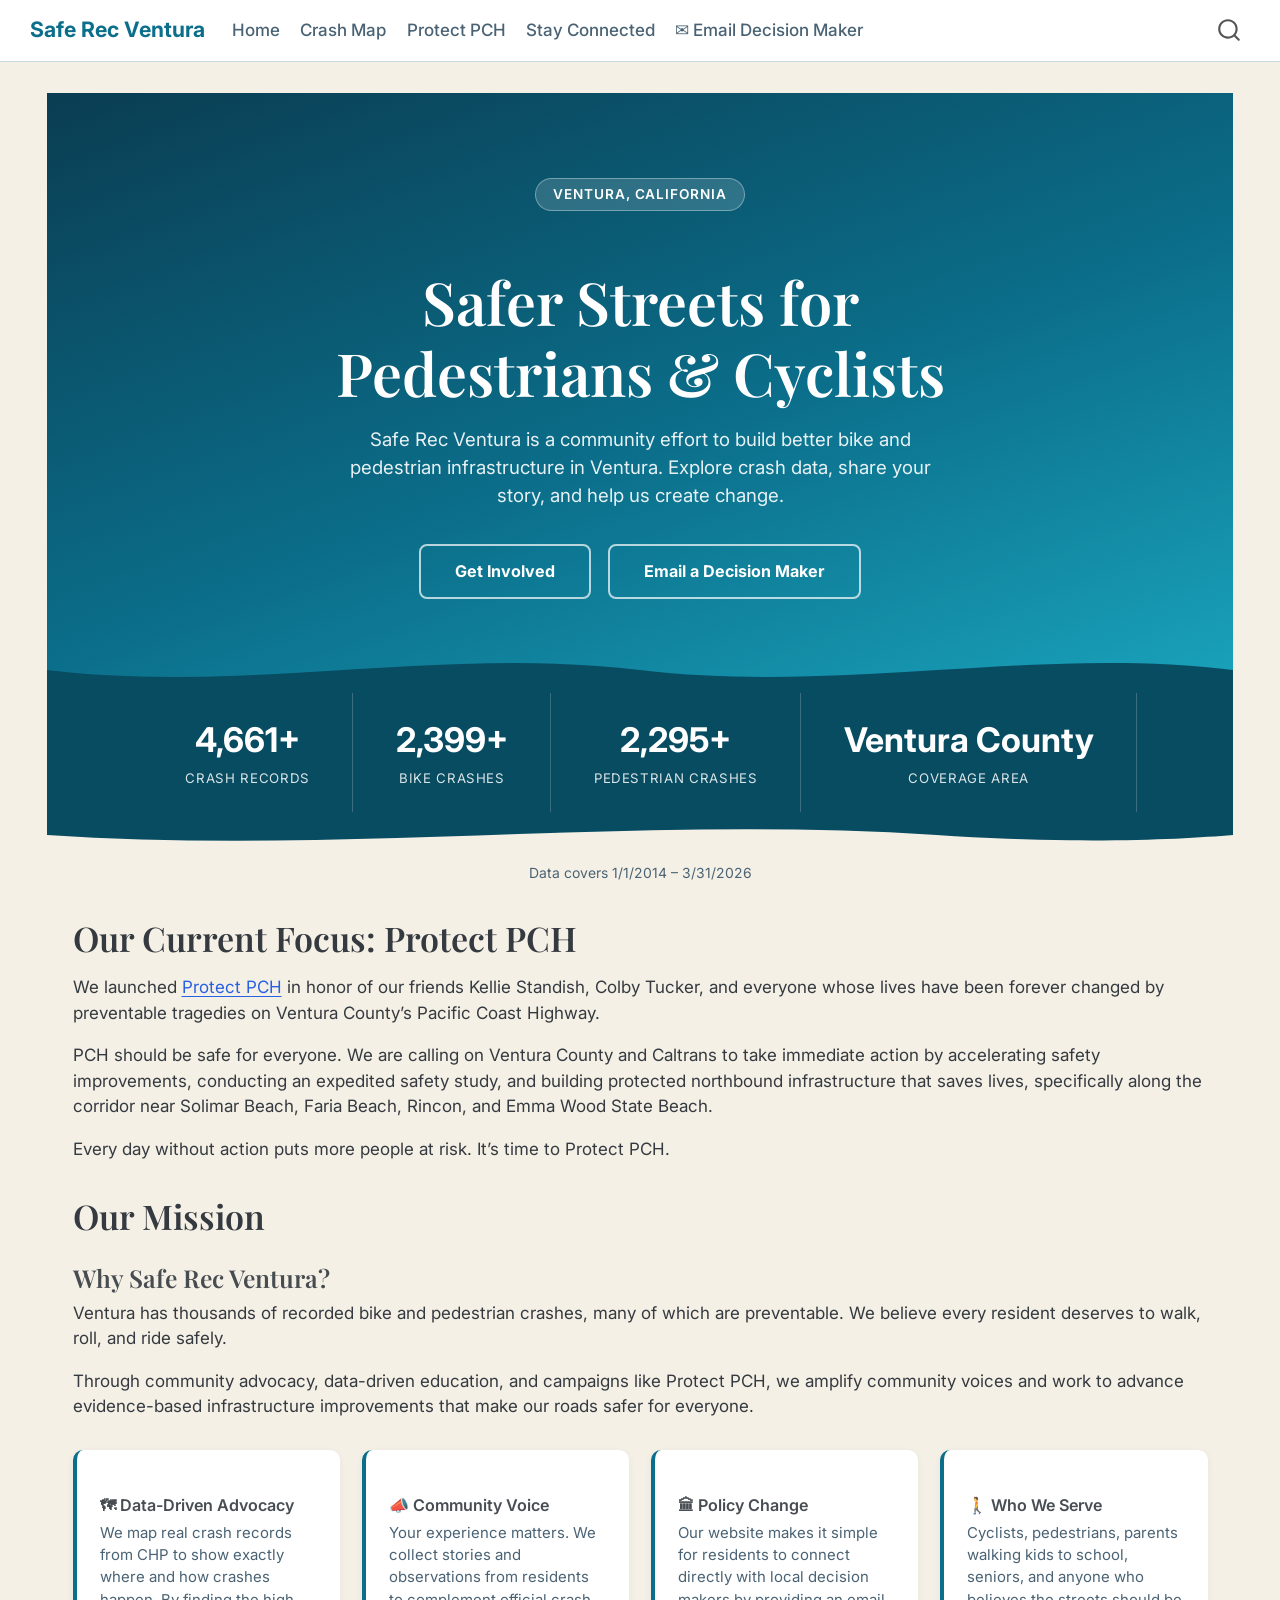
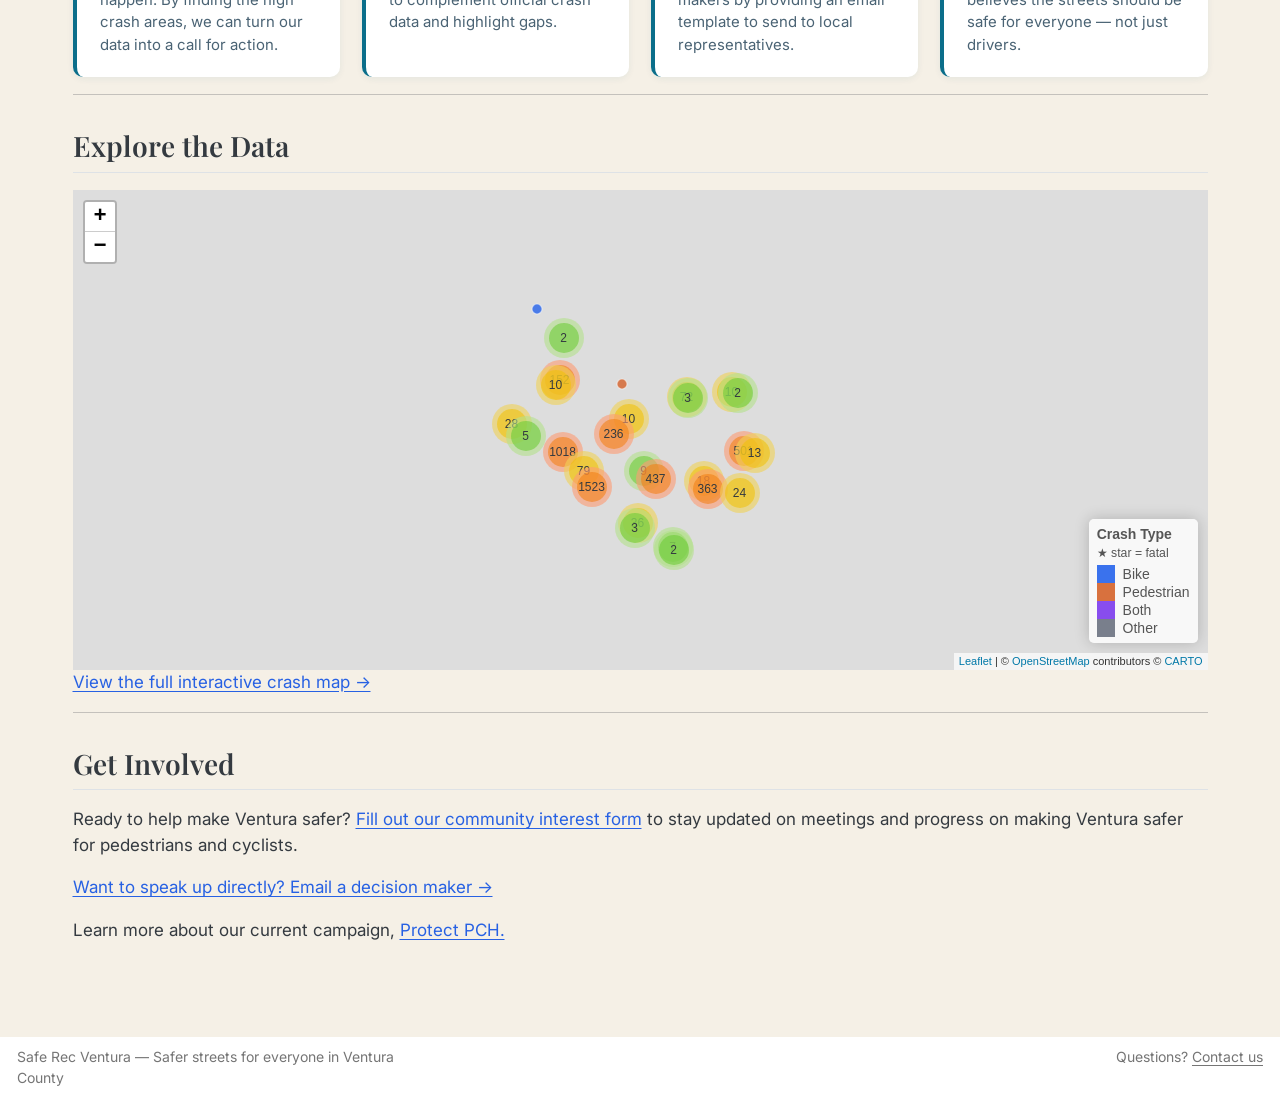
